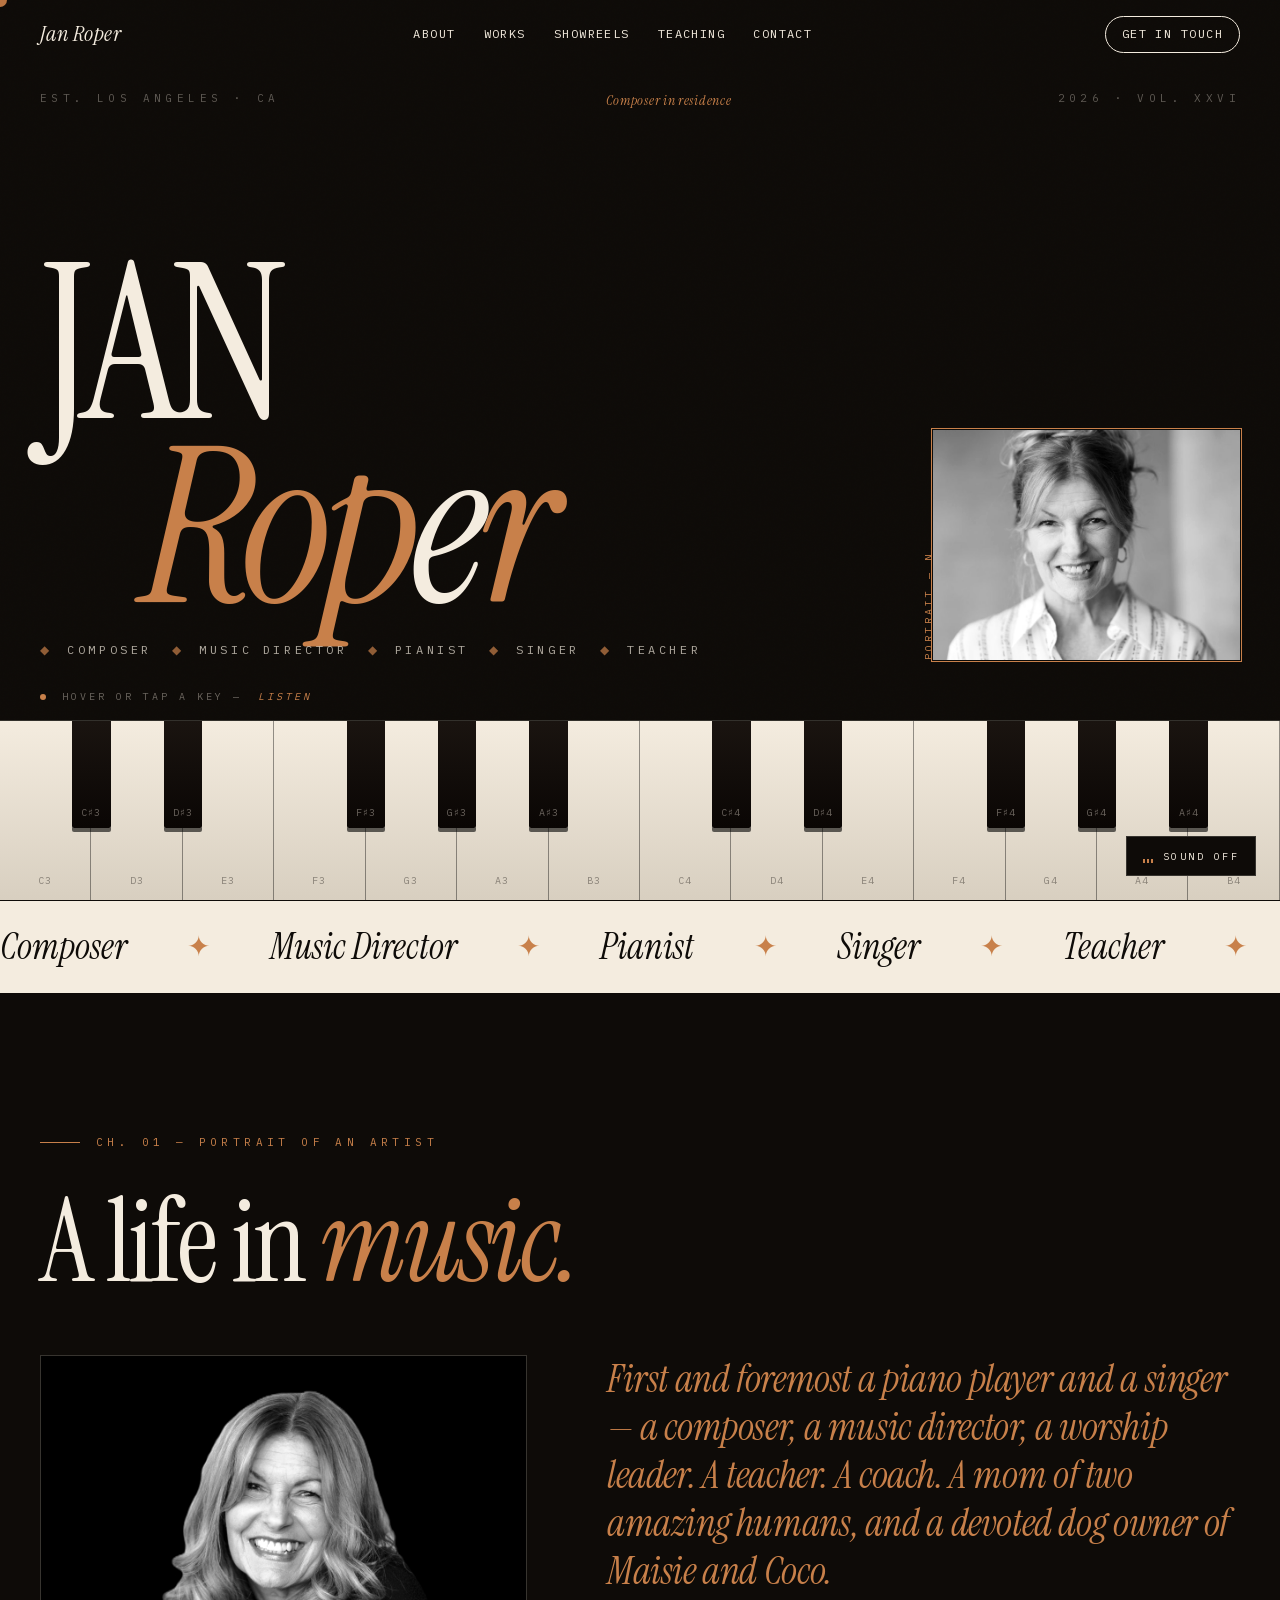
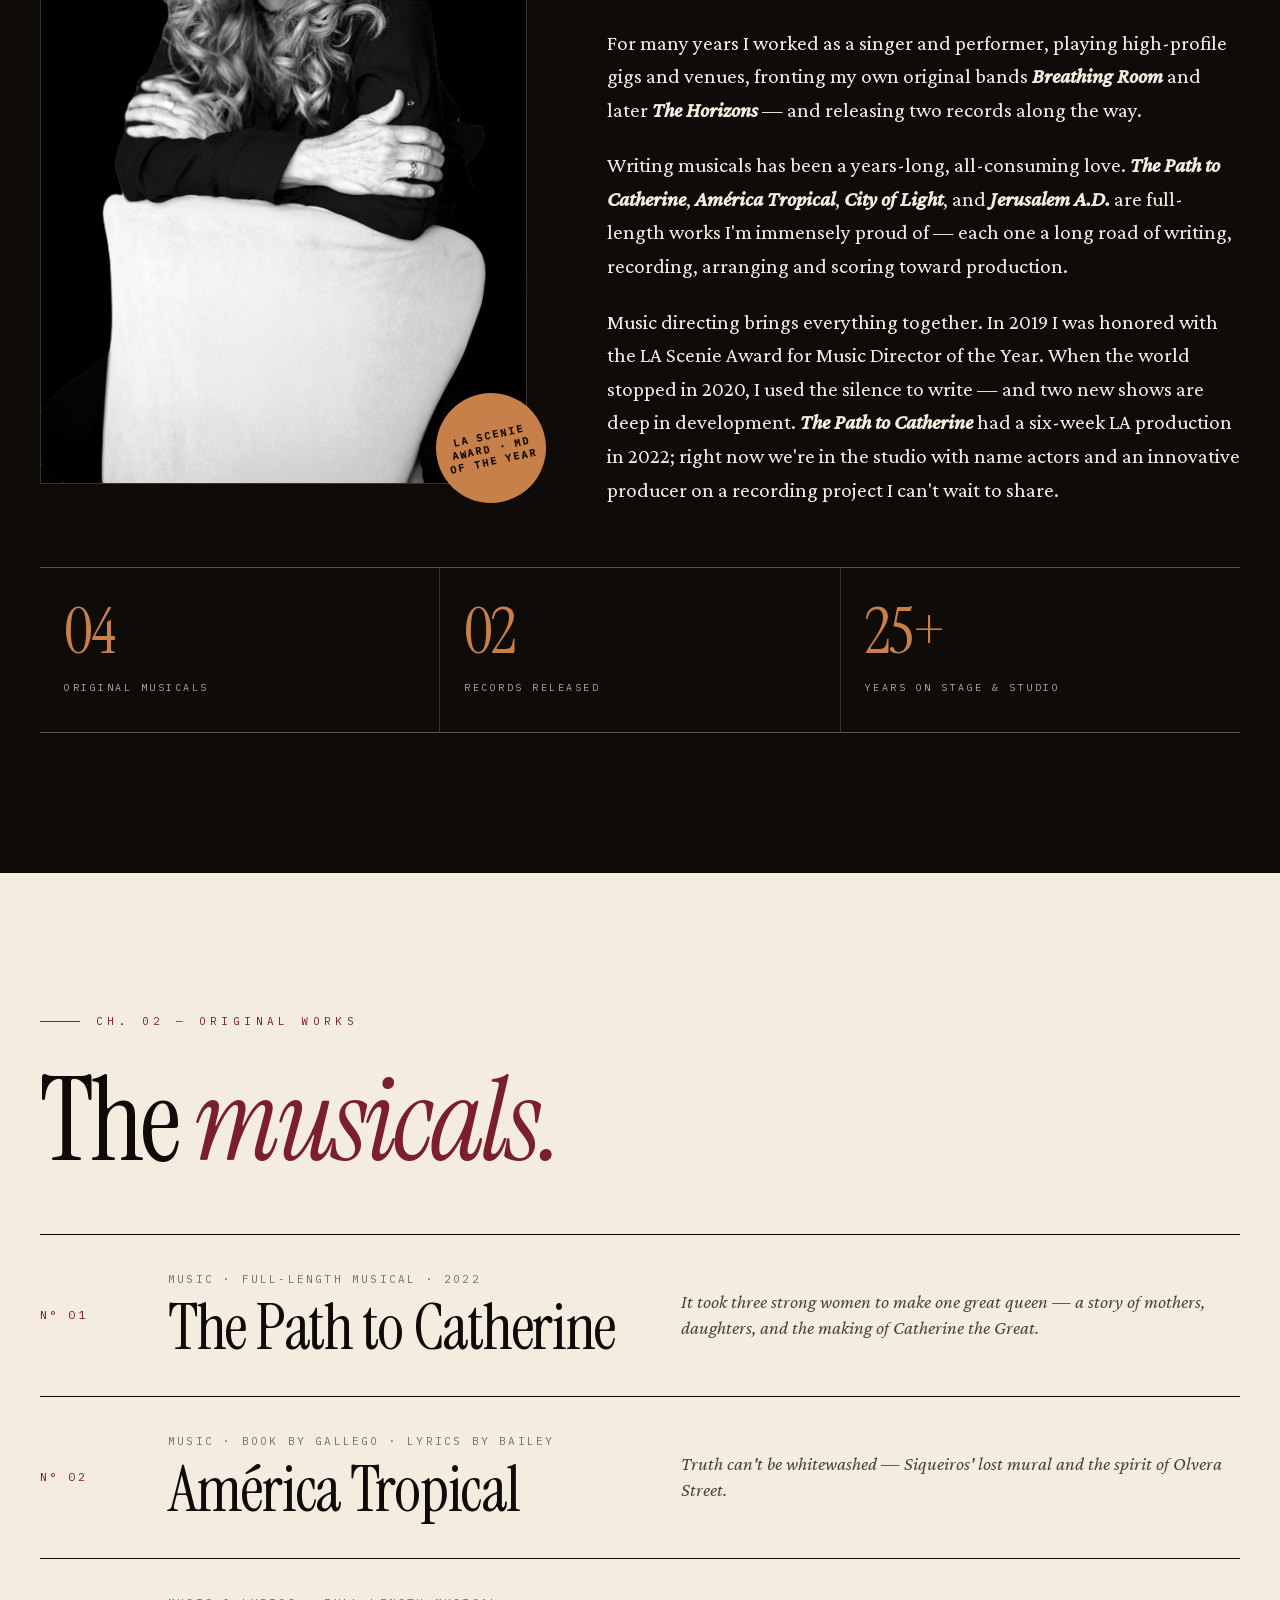
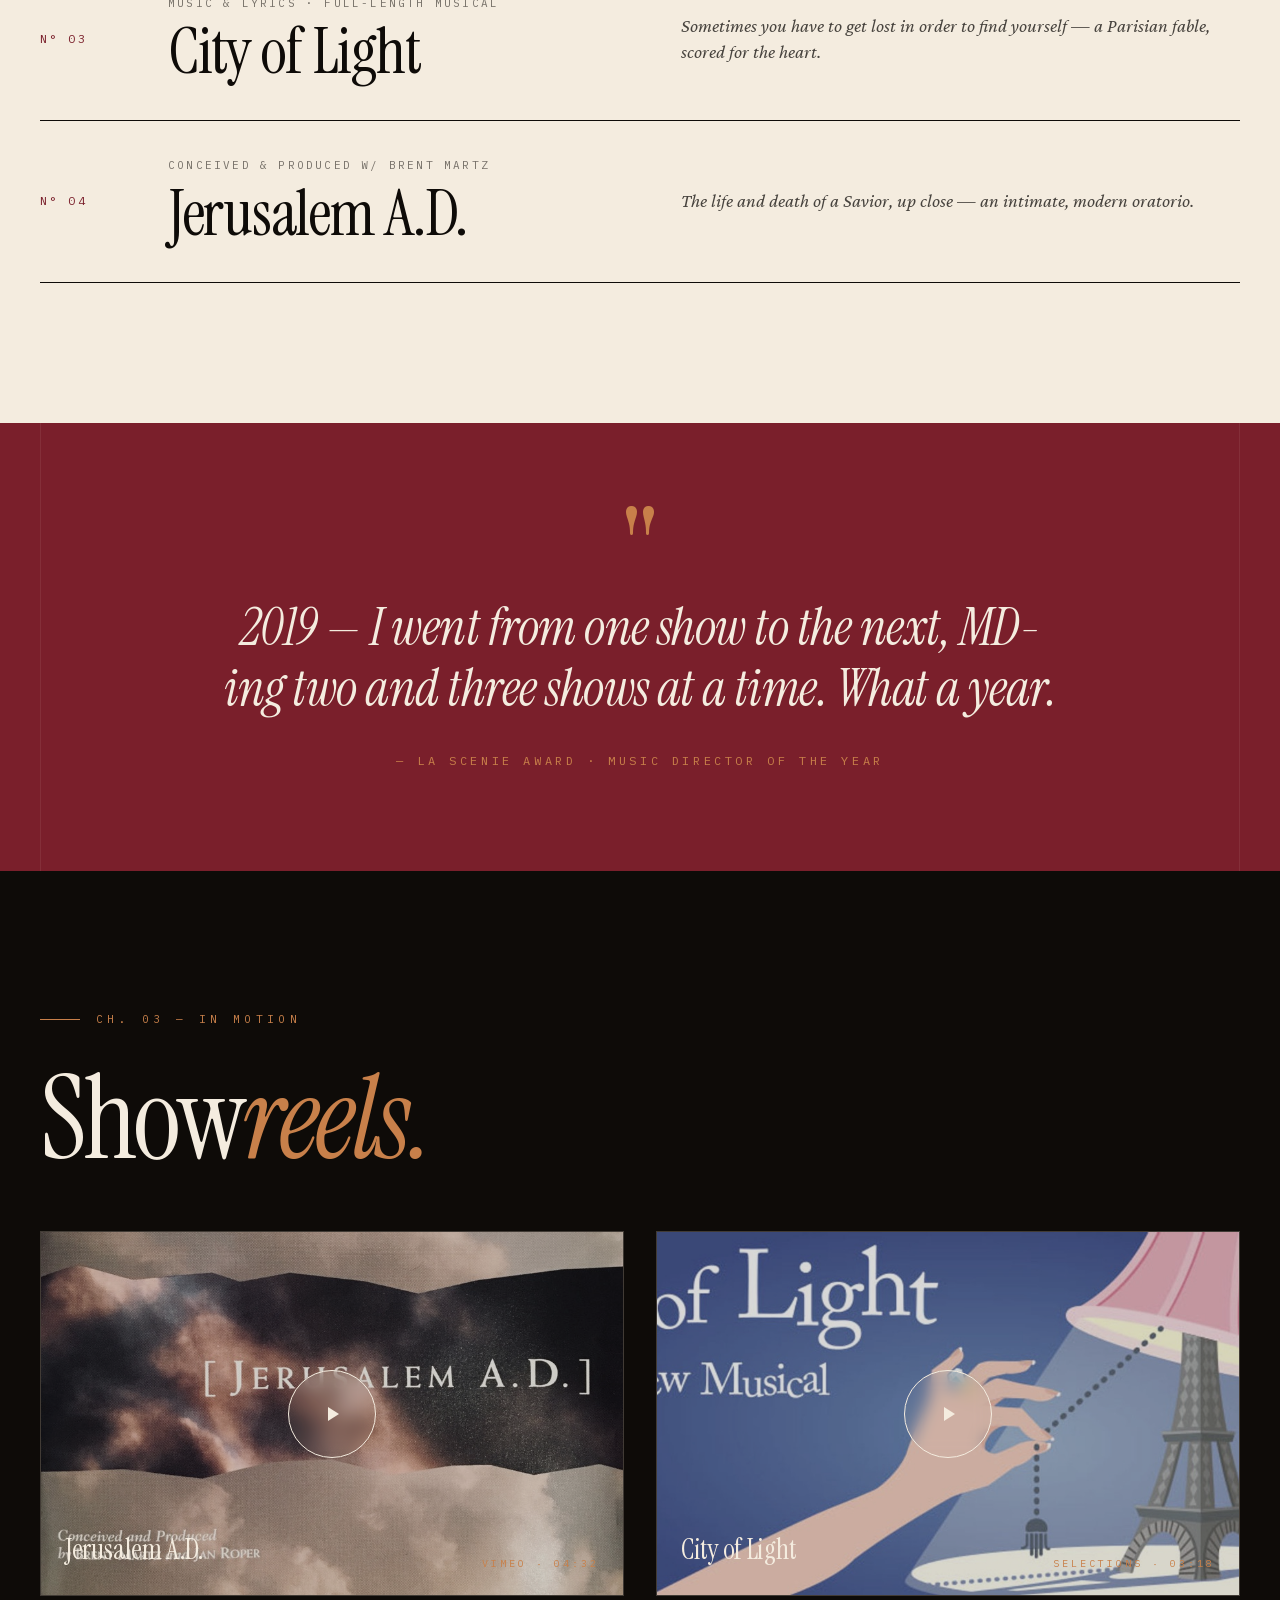
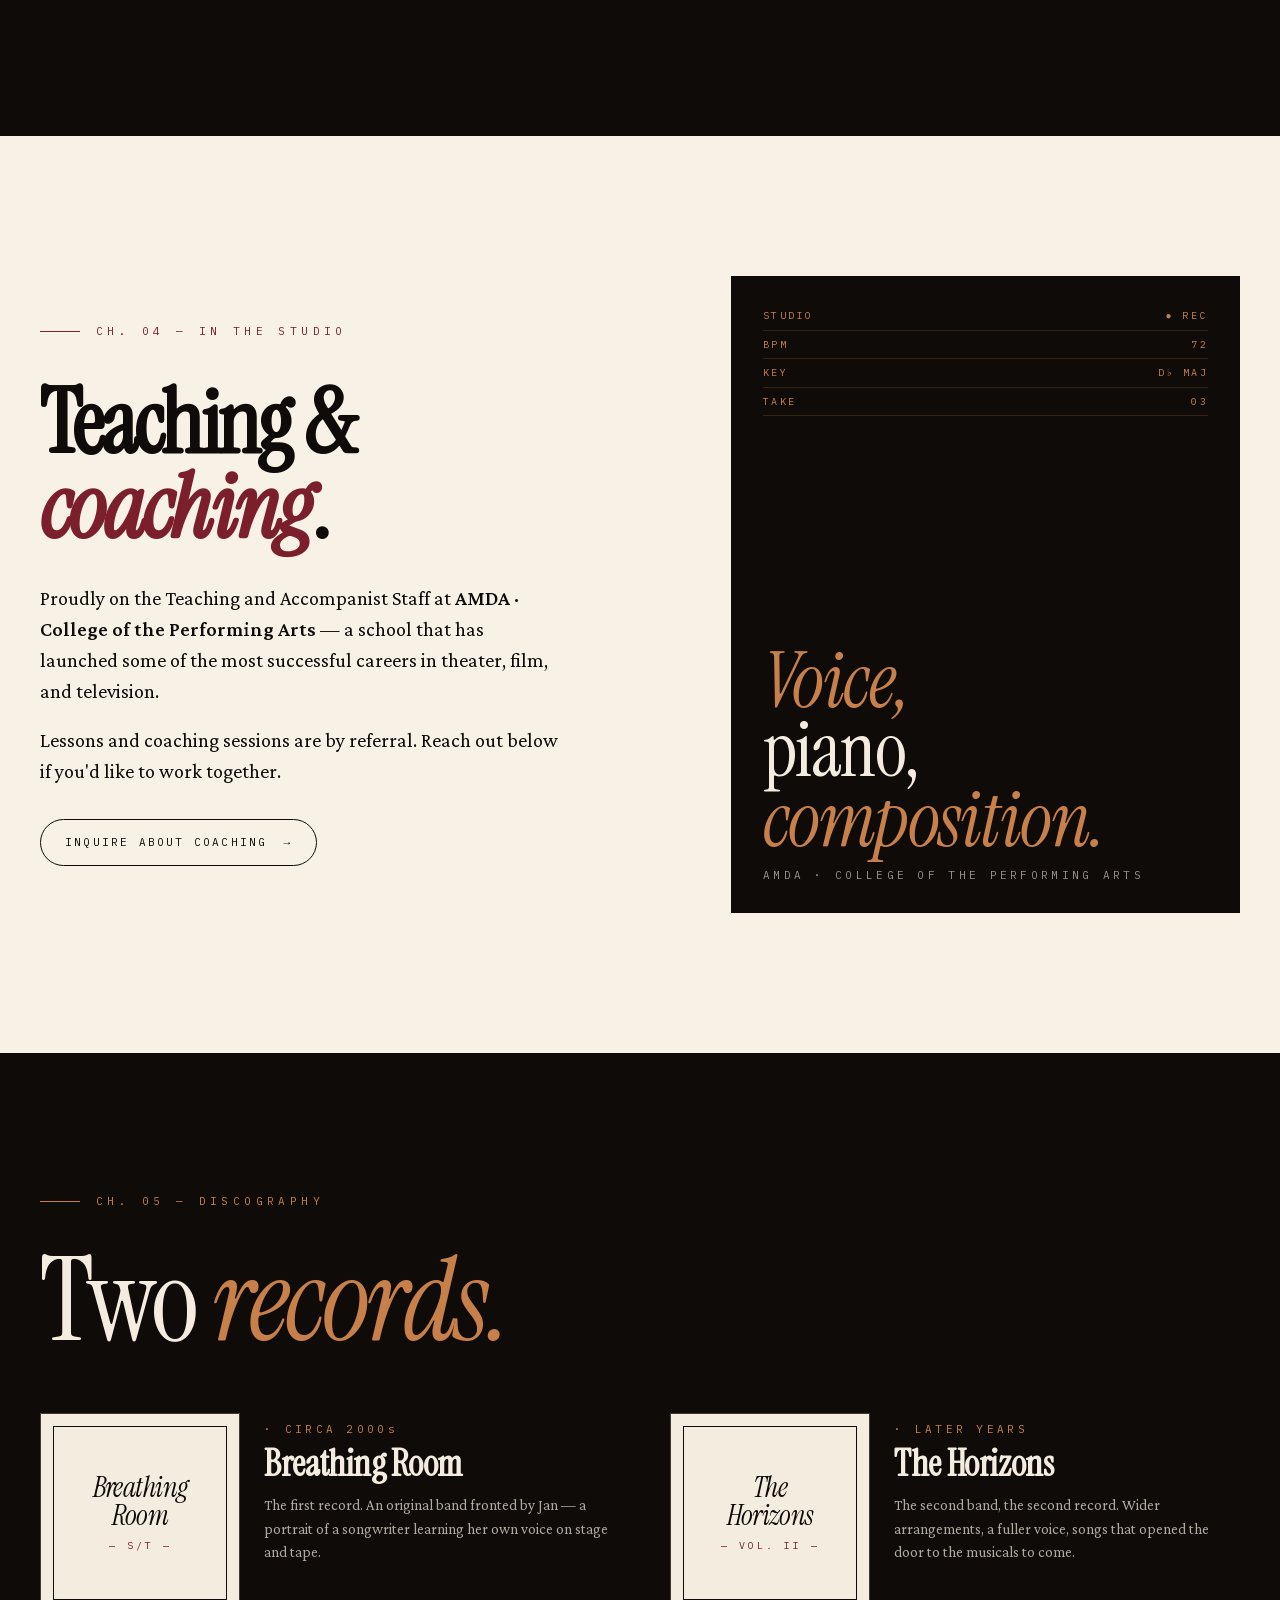
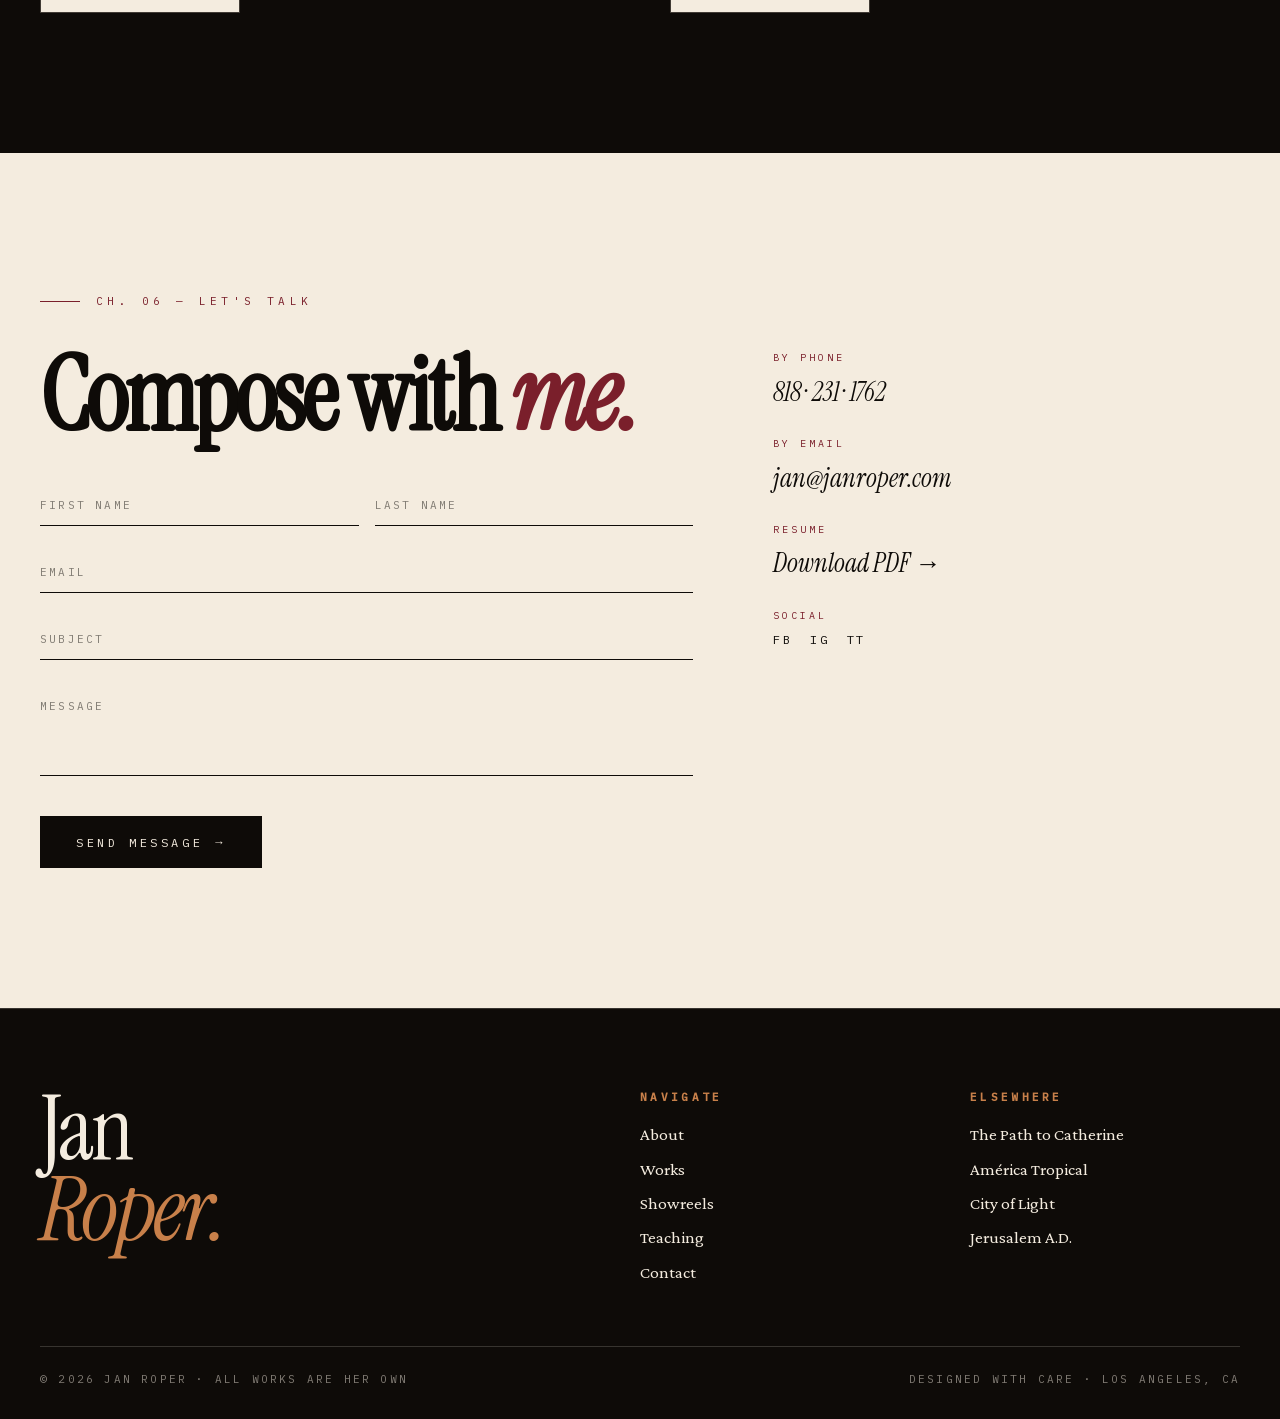
==== index.html @ 527ddfb5 "Add files via upload" ====
<!DOCTYPE html>
<html>
<head>
  <meta charset="utf-8">
  <title>Jan Roper — Composer · Music Director · Pianist</title>
  <style>
    * { margin: 0; padding: 0; box-sizing: border-box; }
    body { background: #0E0B08; display: flex; align-items: center; justify-content: center; min-height: 100vh; font-family: -apple-system, BlinkMacSystemFont, sans-serif; }
    #__bundler_loading { position: fixed; bottom: 20px; right: 20px; font: 13px/1.4 -apple-system, BlinkMacSystemFont, sans-serif; color: #666; background: #fff; padding: 8px 14px; border-radius: 8px; box-shadow: 0 1px 4px rgba(0,0,0,0.12); z-index: 10000; }
    #__bundler_thumbnail { position: fixed; inset: 0; width: 100%; height: 100%; display: flex; align-items: center; justify-content: center; background: #0E0B08; z-index: 9999; }
    #__bundler_thumbnail svg { width: 100%; height: 100%; object-fit: contain; }
    #__bundler_placeholder { color: #999; font-size: 14px; }
  </style>
  <noscript>
    <style>#__bundler_loading { display: none; }</style>
    <div style="position:fixed;bottom:12px;left:12px;font:13px/1.4 -apple-system,BlinkMacSystemFont,sans-serif;color:#999;background:rgba(255,255,255,0.9);padding:6px 12px;border-radius:6px;box-shadow:0 1px 4px rgba(0,0,0,0.08);z-index:10000;">
      This page requires JavaScript to display.
    </div>
  </noscript>
</head>
<body>
  <div id="__bundler_thumbnail">
  <svg viewBox="0 0 1200 800" xmlns="http://www.w3.org/2000/svg">
    <rect width="1200" height="800" fill="#0E0B08"></rect>
    <text x="600" y="380" text-anchor="middle" font-family="Georgia, serif" font-size="200" fill="#F4ECDF" font-style="normal">JAN</text>
    <text x="600" y="540" text-anchor="middle" font-family="Georgia, serif" font-size="160" fill="#C8804A" font-style="italic">Roper</text>
    <g transform="translate(300, 620)">
      <rect x="0" y="0" width="600" height="80" fill="#F4ECDF"></rect>
      <rect x="60" y="0" width="3" height="80" fill="#0E0B08"></rect>
      <rect x="120" y="0" width="3" height="80" fill="#0E0B08"></rect>
      <rect x="180" y="0" width="3" height="80" fill="#0E0B08"></rect>
      <rect x="240" y="0" width="3" height="80" fill="#0E0B08"></rect>
      <rect x="300" y="0" width="3" height="80" fill="#0E0B08"></rect>
      <rect x="360" y="0" width="3" height="80" fill="#0E0B08"></rect>
      <rect x="420" y="0" width="3" height="80" fill="#0E0B08"></rect>
      <rect x="480" y="0" width="3" height="80" fill="#0E0B08"></rect>
      <rect x="540" y="0" width="3" height="80" fill="#0E0B08"></rect>
      <rect x="40" y="0" width="40" height="50" fill="#0E0B08"></rect>
      <rect x="100" y="0" width="40" height="50" fill="#0E0B08"></rect>
      <rect x="220" y="0" width="40" height="50" fill="#0E0B08"></rect>
      <rect x="280" y="0" width="40" height="50" fill="#0E0B08"></rect>
      <rect x="340" y="0" width="40" height="50" fill="#0E0B08"></rect>
      <rect x="460" y="0" width="40" height="50" fill="#0E0B08"></rect>
      <rect x="520" y="0" width="40" height="50" fill="#0E0B08"></rect>
    </g>
  </svg>
</div>
  <div id="__bundler_loading">Unpacking...</div>

  <script>
    
document.addEventListener('DOMContentLoaded', async function() {
  const loading = document.getElementById('__bundler_loading');
  function setStatus(msg) { if (loading) loading.textContent = msg; }

  // Error sink persists across replaceWith since it's on window, not the DOM.
  window.addEventListener('error', function(e) {
    var p = document.body || document.documentElement;
    var d = document.getElementById('__bundler_err') || p.appendChild(document.createElement('div'));
    d.id = '__bundler_err';
    d.style.cssText = 'position:fixed;bottom:12px;left:12px;right:12px;font:12px/1.4 ui-monospace,monospace;background:#2a1215;color:#ff8a80;padding:10px 14px;border-radius:8px;border:1px solid #5c2b2e;z-index:99999;white-space:pre-wrap;max-height:40vh;overflow:auto';
    d.textContent = (d.textContent ? d.textContent + String.fromCharCode(10) : '') +
      '[bundle] ' + (e.message || e.type) +
      (e.filename ? ' (' + e.filename.slice(0, 60) + ':' + e.lineno + ')' : '');
  }, true);

  try {
    const manifestEl = document.querySelector('script[type="__bundler/manifest"]');
    const templateEl = document.querySelector('script[type="__bundler/template"]');
    if (!manifestEl || !templateEl) {
      setStatus('Error: missing bundle data');
      console.error('[bundler] Missing script tags — manifestEl:', !!manifestEl, 'templateEl:', !!templateEl);
      return;
    }

    const manifest = JSON.parse(manifestEl.textContent);
    let template = JSON.parse(templateEl.textContent);

    const uuids = Object.keys(manifest);
    setStatus('Unpacking ' + uuids.length + ' assets...');

    const blobUrls = {};
    await Promise.all(uuids.map(async (uuid) => {
      const entry = manifest[uuid];
      try {
        const binaryStr = atob(entry.data);
        const bytes = new Uint8Array(binaryStr.length);
        for (let i = 0; i < binaryStr.length; i++) bytes[i] = binaryStr.charCodeAt(i);

        let finalBytes = bytes;
        if (entry.compressed) {
          if (typeof DecompressionStream !== 'undefined') {
            const ds = new DecompressionStream('gzip');
            const writer = ds.writable.getWriter();
            const reader = ds.readable.getReader();
            writer.write(bytes);
            writer.close();
            const chunks = [];
            let totalLen = 0;
            while (true) {
              const { done, value } = await reader.read();
              if (done) break;
              chunks.push(value);
              totalLen += value.length;
            }
            finalBytes = new Uint8Array(totalLen);
            let offset = 0;
            for (const chunk of chunks) { finalBytes.set(chunk, offset); offset += chunk.length; }
          } else {
            console.warn('DecompressionStream not available, asset ' + uuid + ' may not render');
          }
        }

        blobUrls[uuid] = URL.createObjectURL(new Blob([finalBytes], { type: entry.mime }));
      } catch (err) {
        console.error('Failed to decode asset ' + uuid + ':', err);
        blobUrls[uuid] = URL.createObjectURL(new Blob([], { type: entry.mime }));
      }
    }));

    const extResEl = document.querySelector('script[type="__bundler/ext_resources"]');
    const extResources = extResEl ? JSON.parse(extResEl.textContent) : [];
    const resourceMap = {};
    for (const entry of extResources) {
      if (blobUrls[entry.uuid]) resourceMap[entry.id] = blobUrls[entry.uuid];
    }

    setStatus('Rendering...');
    for (const uuid of uuids) template = template.split(uuid).join(blobUrls[uuid]);

    // Strip integrity + crossorigin — blob URLs from a file:// document inherit
    // a null origin, so crossorigin forces a CORS fetch that SRI then rejects.
    // The manifest bytes are ours; SRI protects against CDN compromise, not this.
    template = template.replace(/\s+integrity="[^"]*"/gi, '').replace(/\s+crossorigin="[^"]*"/gi, '');

    const resourceScript = '<script>window.__resources = ' +
      JSON.stringify(resourceMap).split('</' + 'script>').join('<\\/' + 'script>') +
      ';</' + 'script>';
    // Inject after <head> so the DOCTYPE stays first; prepending the script
    // would push the parser into quirks mode. DOMParser always emits a <head>
    // (synthesizing one if the source HTML omitted it) but may carry
    // attributes through, so match the full opening tag. slice() rather than
    // replace() keeps us clear of $-pattern substitution in resourceScript.
    const headOpen = template.match(/<head[^>]*>/i);
    if (headOpen) {
      const i = headOpen.index + headOpen[0].length;
      template = template.slice(0, i) + resourceScript + template.slice(i);
    }

    // Parse the template and swap the root element. Scripts inserted via
    // DOMParser/replaceWith are inert per spec — re-create each with
    // createElement so they execute, awaiting onload for src scripts to
    // preserve ordering (React before ReactDOM before Babel before text/babel).
    const doc = new DOMParser().parseFromString(template, 'text/html');
    document.documentElement.replaceWith(doc.documentElement);
    const dead = Array.from(document.scripts);
    for (const old of dead) {
      const s = document.createElement('script');
      for (const a of old.attributes) s.setAttribute(a.name, a.value);
      s.textContent = old.textContent;
      // text/babel scripts with a src: fetch and inline. transformScriptTags
      // does XHR against the src, but blob:null/ from a file:// origin is
      // silently dropped. Inlining makes it a plain inline babel script,
      // which transformScriptTags handles unconditionally.
      if ((s.type === 'text/babel' || s.type === 'text/jsx') && s.src) {
        const r = await fetch(s.src);
        s.textContent = await r.text();
        s.removeAttribute('src');
      }
      const p = s.src ? new Promise(function(r) { s.onload = s.onerror = r; }) : null;
      old.replaceWith(s);
      if (p) await p;
    }
    // Babel standalone auto-transforms type=text/babel on DOMContentLoaded,
    // which fired before we swapped the document. Trigger manually if present.
    if (window.Babel && typeof window.Babel.transformScriptTags === 'function') {
      window.Babel.transformScriptTags();
    }
  } catch (err) {
    setStatus('Error unpacking: ' + err.message);
    console.error('Bundle unpack error:', err);
  }
});

  </script>

  <script type="__bundler/manifest">
{"333ac80f-6d76-4250-b074-d32c45865717":{"mime":"image/jpeg","compressed":false,"data":"/9j/4AAQSkZJRgABAQAASABIAAD/4QBMRXhpZgAATU0AKgAAAAgAAYdpAAQAAAABAAAAGgAAAAAAA6ABAAMAAAABAAEAAKACAAQAAAABAAACvKADAAQAAAABAAACDQAAAAD/7QA4UGhvdG9zaG9wIDMuMAA4QklNBAQAAAAAAAA4QklNBCUAAAAAABDUHYzZjwCyBOmACZjs+EJ+/8AAEQgCDQK8AwEiAAIRAQMRAf/EAB8AAAEFAQEBAQEBAAAAAAAAAAABAgMEBQYHCAkKC//[base64]/j5+v/EAB8BAAMBAQEBAQEBAQEAAAAAAAABAgMEBQYHCAkKC//[base64]/j5+v/bAEMAAgICAgICAwICAwQDAwMEBQQEBAQFBwUFBQUFBwgHBwcHBwcICAgICAgICAoKCgoKCgsLCwsLDQ0NDQ0NDQ0NDf/bAEMBAgICAwMDBgMDBg0JBwkNDQ0NDQ0NDQ0NDQ0NDQ0NDQ0NDQ0NDQ0NDQ0NDQ0NDQ0NDQ0NDQ0NDQ0NDQ0NDQ0NDf/dAAQALP/[base64]/y4hvbuwGAM9h61uWlrdeeFjHz45Ydgf8AGu10rRjNMqxJyD36k0Acrp3g+8uzu6L1J6Yr2Hw38M7cQrc3xIRuQP73vXb+HvD+n6ciz6o3K4IjHf613MN5HdttiaKCIH7zEfKo/lQBkaJ4J0ssPstvjZ3ruG8P6bp9rv1Py4wx+UuQSfoK4TxJ8XNG8M25sNGKXNww2+YCMZPevnLxJ8Wb3z/OvZXml6nk7QP7qj2oA+tprvw7bKwt41QFcEkYJ/KuA8Q+KND0+NjHsjUjlmH+NfJmr/E/xlqULLp1t9kgPAcgmQj6V4T4q13xOYGm1C4mAOT85x+lAH1T4h+I/hiZXtv7SgXHUb9pH868H1rxn4UmndWvFkjVsgOOp6ZzivhTxb4uvVnkTzCx9FPP515pc6pdLG11cM4YLuVSx/Xnn8KAP0dk+IHw30Ym11JooN/zMcE5z7gcfjWY3xE8ByQS3NojXVqAds1vtliyP4SynAYehwa/NzxB4o1C21qeMOzeTN+7LHkjhhtHoQR1rpfB8f8AwnerpaaoJtOBkVku7Q4dW77lztYEdR1oA+2oPij4FuEEsK4hmO0SMwce2ShPNekaTbx+IbOG50q1upY5G2hgHX6dRTvhl8J/hb4VRNdkNtPc7Q088QDSM56nGMrk/eXHB4BNfTem/F34e+G0CILaWKDADDauwerDNAHA6R8LZkgSb7BetOyfdYbkBPqaSf4a+ILe5aRrG42EDCRj5cfXH8ua9Hv/ANr/AOHumW5e2uI2SN8SLaxtKye7AKcD36Vwt/8AtdeD9VUrbxajIrMQkkVucMeuPxH8qANfRtJ1TSMLPp7Io59CfqTzVnU/G13ZwyRW1uiOBgNI2QD9B3ryW4+O+g65OYIWu4HZCy/aFdASO3I4PtXm2u/GDwlbH/iYTSMDyu0FlJ+oFAGx4nh13xHe+de3qqrcbUBJ/KuXudEs4R5Bdrkj+8MHPpgc1yNz8YdAvI5Ft5BEnVVPDEdDyen41njxzbQ2MuoibbEfkhiJDvIT0I9Pr0oA7SS11Zykdl+6ihH3Cv7sD3Fc/qXhqXWZk+xO1qVI87y8jP8Auk9VP5j6VxN18a7y3t2txCIolAGF5JPucVzR+NluHysU7Sj+44A/HvQB9Y+H7q08LwJcTAPJCh2qW5yO5r56+JXiHUvGWpzXEk0SHGxWLZCL/jXm2sfExtS+QpOS3Ytxj0zXmt/qguZN0tyV5OI8/L7570AS+ItRhntH0CwVvIj4klIy0jd8e1eR/wBkXQl8mfbFaqchnIzj+deiTX1jGuIXLP3AU4z9cViX7RX8ZVQVYUAU9L1638PTNc2U0pZTjC8A+9e76D4os/[base64]/hXd2XQVw+l9vwru7IA4oA6G26VpL92qFstaioMUAVpKpsOTmtF0qo6UAUX4BqmwP61oOowcVUYUAUn61Rda0nWqEimgDNlXrWTMvWtuQc1mTp1oAwJVqALg8Vfmj56VFs6UAJGtXEXimooBqYDrQA3Z7UYzU9JtFAEGyoiozVvaKZs9qAP/9DPC8YoEXParYjzTxHg0AVDER6U3yy34VohATR5WM0AZhTHFM2VfaOoinegCrspNlWtopuBQBXwBTttSbak28UAQAYqZY888U5VyanVTQBDs7VMqYqVY+akC9qAI1UVOqjFKoqZV9qABVFTqtKq5qwqUAMC5FPCdqlVccU/byPrQAs0SoiAjmtvTtIllVNqnLVBHaSXk0SAcdK9JtzHp9qDwp9T1FADdMsbbTV8qbDzuMkHsKuz60ulxf6Eoe8mOFx0Sue1e9ZVaWM9cDPeuas/tmp3W87kiHHHVvxoA9E+338tqbm7nZpB1xzk+lchqvi1tn2OeWVAekSZBb6n0rrLG2Kp5flO4HRQDzWVrvg3WdbtnayRLR+u5utAHlGp30dnEsyxtPeTPshtITuJJ/vHv616t4c+FdxfwwX2qQF7ydVbyccRlhk5HtWt8JvhnHpN2bzU9tzdhyysTkDPGec19VRm007K24DSuPmfHT6GgDwLU/[base64]/tCzSRRrIit8zPEojx0yMqoOfevQ9L8FW9/AINMsjZTwcBM5Jf8ADnOPXFfUth4U1dbBBYzST7T5gY/MSD32ybgenYge9UrjSbye8Ev2OOOVFIJX9w4Ze+08En60AeS6B8NPF8BH9nrNG0nzeXLKyyFuhADnaVP+yx+lelab4C0u2iaHxTbR210uAskrswZe+c4Ye5zivQfD/ii/0wJDqsDPEfmPmwk5X0J+ZD9Qy167Hq+j69YLuto0DHKl/wB7GwPYMuWVs9Acg9M0AfM8nw/8H2sw1eC5K7U+V1IkiPtnH4YbjHeuV1aXwJp7FbWYRTIu54gwywH8SYODgnkDpXofjODT7OGVLT/RUkLJ5oTzIllPQMMqRn3xXzBrUVpeOPOjVSC0ErRrtKSMrAMnPIbPTI9PegB2ueMLe1uxNpdwJSrGRCRjOOGDDB5x09a5PVfEqtd3GmzQ/aLORBdKAuSVYKVUbRwSx2mvNtcs7rSzG8E3mW0xKAkH93Kh5wc8hvQ9DnrXt3wn8LxeI9V07UbyMv5dkY33jgeRIxJ/EMPpigDjrvwpBaZ1DUEMCEZ8v+EOAG2cZztBGe2fes2Kx1bU980KGCCIkm4um8uJceo6/RUDH0zX074t8LWDr5turGP5ni8wYRF7ZwMc9W9Sa8A1+Z4ZBBZZnZQQCFJx6kHjH16n2oA4C7trO2Xzbr7RqE/J2jbbwKo64dsuR/wFa5m98QGMiO2tLOJB1DSbz+J6GtK70a+uyXupCEI7rnH5Z4/Osc+HbEuY5L3bIOgCIE/Ek5H5UAV38UTJH5InslDjoqgkfQ8VGNV09/mLQtIR90Bevry1VLnTrBflhtkupAdpdZUVc/gQay57aG3TzG07OT98qz4x1x82O9AHQS6hB5YFzaAA8B1BCkfX1qkZ7CZsW+6I+3OaxY/EcdmGihhChuCjL8pHuD1rYtdS0nUVzFaxxXIGNikiOT2U5+Vsdufw6UAaVpdNbvhgJV9+tbDGadPtGnkOw6xn+lcmJ7Rj8itE391j0q7a3rW8iyDcvup4oA6mz8R3Ono7ywmPYwDgD14rrLDUoLpvtNq3yy/fUdqyNHvNP1WCa2vlVmMeVI6kg55/KiPw9NAftGkS74zyU70AdlCLWRyk2OeM1y83h3Tvt5fbxu4x1q4sN00RdkZHQdDUljcpcgq3+ti7Z60AdqvhyeXT0udPbzAgGV78GvTfBt+YrUQTMAQcEd+Ko+EQYrIXlvl4z8si+nPNaviHw/LBGutaUSFcbto6ZPNAHp1o4kb5DmurthhVL4rxjwnrz3cYWY4mj++K9NGoCVFVDyBzQB1MmobE8uICsliWYsTnP6Uy1+b5j1NWXIHGKAK5BJpwUYqMuFODT1cEe1ADsYFOpqnNKDkZoAWkbpS0hGaAEhGZK73SF6VwsI2yD3rvtHHQUAek6WnQ/Su5sU6fWuN0sYA/Cu7sBwD6UAb9uvFaiJwKqWycVqonyigCmyZqpJGa1WXFVnXNAGM0eMmqbrjmtaReDVBxkUAZrjvVGRSa1pAMVnvjpQBkyKc1QlQk1qyDk1TdQTQBjSREmoDHWoyiq7Jg+tAFcL7VIFPWpQgx/wDWpdtAEZUijaaceaKAG7TTamXrRtH+RQB//9GZEyOaeE5qwiVL5dAFXZQVqyUppXAoApMtQlRirj8Diq7igCpg0hUCp8CoyM0AMwDxTtvpQFOamVKAGqvtVhVzSqlTqpoAaFxTwvfFS7adtNAEYTFSqtSBRUgAHSgARTVgDApFHHFS7ScUAOABqWONpG2r6imqprd0q3UsZXHA5/KgDRtgun25mkxu7UtpdyaikiPkswO0e/as2/mM8xjTkCtCxZbXYQMv/KgDozpH2zT08wYaM5x3OKv6TFaWzAyAIQcYNZMN3cs7TZOEGSOgOKvWeoWGp5uLgeWUOBj+dAHqVlPZQx+bgDOMYHJrH1jUjImyJSozjk8mvJ/E3xI8P+G4s3d/HEVyApIzXnXhn4hnx94ijtdHnaeFGy7AYUDPrQB9c+H7nylW2t/mlk5dh1+mfStvxJ4v0nwrpxmvZA8p+7EnJPtXmV94kg8N2bQWzxm5ZMbmP3T614lqHiqyud0+pzNeyZIYQjKgg9MkjH4UAc38Qvihr/ieSVb2eKy0+N/kt1Dckd2A5OPrj1ryCbU9GdhK96+1+AIrbIB7ksWP8q9S1G1mubhvsWkbIJPmVoYhM5J65JJ6/wC6K3NM8H3rxKotrlguAMQwoMk99yfhQB5Zptrpt4qSWN5M0jYwJU2pz1z/APrr1nStIuInUf2bazBR9+Reo9iu08109hoOoaUyIbaQKTjD7NuPfBGa7dNLdQJvIhjyMjMKkEjtk/40AcZdaVYSFWitPKQEZMdxtAI5PUEkfXNYOpm1tmJjbzOfkDusoxjp93+tdDqMOwymQW86rkkYEIAPXlXxkV5zqth4eu7bfGltGFJ3Ykklzyf7rDBoA53V/EEOnkp9lnt8kktGA8LZ7tE+RnPdSpriR4tiguDc6XcfYp8HzUgA8p9p7wtnGe4yfY0/W4dMhaWSzvHjwoBVPMKEDnkOw715LqkjX7S20riWNvmcFACuOcM3mZYntycdqAPV7/xxY6wklpr0CFpPlLKMN+R5YY75OK+f/EFnFp08tzpcxuLSUHYq/MflOSjg+qggEEEGsXU9y+Z9iv2Qk7RA53DaOwBLY/AiucS51S1nB2gJuGGh+ZTkHiRTu6/lQBHrsdlbaleWGDPY3UKXdvu5EsbAnI6YkX5lPupzmvV/gxDcPBLZxyv5EL4Z1ycW0hy2Mc5ZgAB3z7V5vcOusWcFrcqkcmn+aYGyFOJDuZGJOSpIyvcHPqc+3fByO5026/4RyMpB9uZLqW5fA2W0EZJw3ORydvo2fagD13xPplvqatYQFntoFCvhP4sZKk5ySCQT9eo6D5/8UeTpjGDTrKNpyNvmsAdrdflXpwO7ZFfTc99arbT3Cusdq5CLvyBIyjLhe+0KVz/ecEnPIr598XWIkNxOysi4YICoUMOhfHYY9cgelAHzfri395vk1K6aFDkJFGxUufTC8YPrivK9QLxhoIk8tHwCASSe/J/CvSfEUDnfO+ArHZCF3M7bf7vXIPfAIryu7t0d2ijck9SpIXp6kk/yFAHO3eS2MBAPqAazvtM8IxHOVGeiu1XryPydxMRJ6bkJZf8A9dc7OFJ+VmB/D/CgDeTVI8FLkqSBjPX+YNSx3Ng3Bwrf3k4P865fdbLkSSyk+iop/nxTFeE8NETno2Np/wDHTigDvUlt7tlVnCsD97BBI9DzWtbwupXYdwPVVPI/CvN1VuPKkZPcnNdDp15eQfLI54+7g5XNAHVQXlxp12kkTNGpJUkjghhg/iM10Wm+LLqxm8qVyGTjjvXJw6vE5MF6nlMehYZVs/ypbgRzSmb5d3H3ehNAH0hoHirS9YgWC62q7cbj1qvqWgNpeox6hbfPBIckjkYP0rwTT7l7d1aE7XBzjtXunhHxQs+LDUMGN/l5PT3oA9G8Ha5HpuqizkObe56g9MmvofTba2u4JNNkwFYEx+2a+dbbw95d3C8Tb4y4ZG/Wvd4bo2kUE54ZAMj8KAPPNQ0l/D2vFfuq7AHHQ5NetaPDH5Ku3O9QRWB4yt4tShS+T7wGT9RWn4Yn86yAY/dGKAOpT5HBUDB4qQtknNPgiLA5/Oq88qwDaOcdaAK9x8oycVBA/wA+OcVC0kkx6cVpQW+BlhQBKoBBK0gUgYqYJt6UignrQAzHT9aSpdhXJPem4FABEMyLXoGjgZFcBF/rF+td/o4yRQB6hpnAAFd7Y9MVwWmdFru7EnigDq7WtWMHHNZVr/WtiP7pNADHUVVcDFXCM1VcUAZsnSs2QYzWnMMD8Ky5D1oAoSMaoSVel/rVGSgCk45qm4wauv1qm/X8TQBVKjrURAzU56VA3egBhHNLtFAJzTqAIdoptTkDFR4FADKKTvS0Af/S2lT5al2cipwnNKU5oAgKVA6VdK8VAy8GgCgy1WcY4q8yVEV4oApbTTNlXKbs9v0oAr7KnRKlVKnVKAI1SrCpxT1Q1KEoAiC8Uu01OE46UYxQBFgU9V4yad3NKvWgCRKm9KjHSpB0oAlUZIHrit9s21sEXq3X8awoB++T61t3obAYHGBQBBGAvypy7d+9X1/dPHH1Zup9qr2I8tDO/BxVrTj9ouYd3Jd80AdDqUbWeiyXC9dma+a/EHxHfQ7Cbyzl8HAFfWvjSxnj8NMiDGUr8+tXs0vL+4tLlsEZGDQB8++Idb1nxrrLT3hZo92QuTX2r8C9LbQtAMdmVhuJyu+U8FFrwDSPDFvBqoiQZDMCT7f/AF6+ldImhsLJoBExjjAAUYGScevegD0+5g0CBmOpXzSq43M+47yfQkdB/Sqat4Ttg5ttPQ7CD5jsAT7jjkVydpoWvatKfLha3jkX5RI2cY9cV3cHgjTrRIrjxPeRvMU+SCGJ2lHoAc4CnvnrQBFYa1bvOLTS4owzybV8hDIzj+pPvXZW1pqdxEDtuZWT/[base64]/Hsa8q1Xx14fnSeeOO6RmbET+b5DqMdm2AAE/nQBU12bWXneBNTtNXuCpZrdIIC4+bkZwGY+u049K8g13xXfQqiahbSWrINofyyqsV6f6zcMfSuovbhtShF1NbXMVopwJZ5VDt7B2Acj3FYltbQXAB057m5DkkC6kLRg98Bzgg+9AHC6jqceqwiaSzSVgVAkjQdx32Y/l1qG1WYMoRHyOGByGA/wBk9fwr0G70HWrORpruydAeVKRoPlx1JjyNv04q/p+l2N0QFkhincgCGd0jDZ4OCxHUmgDD0W3jnlyww8QBXIwxX3xXvPh7SYIyk942y0liMUjjrGhwzgd/mGOO5x71n2PhOYwrc3Fv9nxJ+7ZjlRKgHAdeOQc4PUV3Bgi/smGKf9zvZjI7KRgpjHTj5if0oA3Dr1nr+pi1jtFt4bVQIy53rDHgZHH8eRkkcnIHpXnHju/0uJRaWsRmuBzGLrGcD5VkKdML/CvTJC9Aa6q0tPsNq0GjzM8rHzLi5x+7Vj0Ee7JY8dQp57159eLp1jfzXk0dzeXWRgyqylNnG9mYEnH1B9BQB4L4k0yeVpI8h5SuyeZcljg/cT/Z9+/evF9V0pIGeGSNU28kcAt9a+m9T1NLsSwWTbISzfvEQozsRlgvVm9MHj1ryLXdDdf35WRDwf34AYj2FAHibxCEM0QXaByFbOf+A1jXkVsyZKhQPvEMMj8D97612OqARfK2xfmPIPX8gBXFXARZGxuIPDdelAGQ9irg+QyyDrg/4VlSxyxOS0Y5/wBmta5VIpCCxA6g44qsZ0lO1pCD2PUH6jp+NAGfFO3RV5HXqK0I57lfu7lA5wTxTPsoJIO1n7Lnn9Ov1FWUSPqY3/3ch8fnQBqQX88ieWxww55wQfrV2K4ilyzxNG/9+Nuv1HcVi7rDYRllI6/Lj+VaUSWpVXiyM8Eg5G76UAa9uZGfcsyuB1yMH8RXQaXqrQy7y33TXLLJHGuGYn2AxSxTbySqn2zQB9meBfFUeqWsdpIf3kZBU16xqOoyRLGXbsK+JfAmqPaalGytwDX0Z4l8RL/[base64]/pQB1NqT+tbMX3ax7P+tbEfSgBT3qrJVlqrP0oAz5vu/hWU/U1rS9PwrMm70AZ8oFZ0laMnSs6SgClJVR6uP1qu4zQBTPSoD1qy4xVZlyc0AGBRSCloAD0qI9KlPSo8ZoAjop+2l2UAf/T7PyzSGM1fERHpSGPFAGcU9arugrSdKrMnWgDMdKhKjGK0Xj9KrNHg4oApeWadsq0UxRsoAhVBiplX0p4UAYqZVoAYBTgCDUgWnbfagBB0qNv61L04xUbDNAEdPTjrSbTTutAElP9KYB2p49KALELBZUb0NdZd2xkgSRRlTwT6Vx4GPrXoXhi/s50NleAc8DceD70AcreyeUiQqcetb/hCze/160gUcbhn25pNd8MXMDtcWRE0R6AfeH+frXZ/CfTjHrAurlSuDxu+tAHr3xB0BI/DWFAJKf0r8xfH/h6fSWk1MZDM5GPU1+rfj3ULU6WIWbkrxivz7+LWk3GrKsNi8eCSTkkYz36UAeSeB7G3uZBPN88hxXs62lp4cjGveIpRZ6fkiMP/rJjkfLFH/Ef9o/KPWuM8H6bZeFJLe/1HbMScQRuf9axwC2OyD1POego8azy+NJXadwSmfJR+Ix6bRnC4/DNAFbU/[base64]/A0uyku4l+/PKxn2EdQwyp3D1rq9IlVpfstpOsMgAmdZFVCsmMfOGYAgZwMn6DvQB6b9q0S6txHMpPRhHIC6Io4Gdw4ODjJ71554p03QLxWjRQF2MocRuipz0BRVyfXpXpNpbXLW8fBPOTMYoipOCThQ3t/eyO+OKo6ppBu4DNEsjo3H2lSE59QpJwB03fMTnigD4x8UeHZ7cPPp97sQkqCsk2FAHZTkfiu76157HokvlxTzzPLtOd8/73BI6qMYXj1Bb6V9c6/[base64]/30VNfLusePL6S6eaF5BM4wbq4fzJyP9kfwfgOlUdOuNUvZPtUksrMMkseQ31IyT+JAoA+5tK1CVbi4W21KKVgFdo4LZok3oCPnBbqQeDzn1r0/V7Gzm0aO7HztKdxEfRuAcYyMHmvmLwdojRLHey3QjaXZvRX4b+7kdueuWr2zWdRv/skVtDAuI4txkJAjDN3X+I49wKANCHRZDAbm9MNr5vyDfchZeRwSGOMAdutcbrOlTxRPPHbrcwHClN6yIF9NxY5z7VzKRQ6iVW6ubeV2ba/J3DHTlxtGfatuTS73SLH7dbSuyDO1FKumR7pj+WKAPM9bmlhtzbDTxFEM/KXxkHtg4GfxrxPWnQcmOSInPX5lx9ATXu+sa4J4jDdw7lXILOAMH2ZS236cj3ryLVLMSl5LQr5bH5oywB/X8//AK9AHmrWGmSqfPQMTxkErHz/AHiOfyFZuo+G7OK18+2kV1b5TtcbOP8AZGW/MCtW/wBJkikeSAru/ujjr+H88Vx7XkkExiuo8EZ6jGD27Y/I0Ac5e2cLQvGuS8fK8dR3xXH3FmwJwh56evPtXrDS71O3Of4VHOc9+e341xd7FMXcXSyIB02EH6cUAcaYJE3Bjt9yeRVuM3sa45nj7Agg/gQM1Zkhlg3OB5ijjdnIH1HX9KriUoxm3Nx1BJOPzxmgC/HKsoznDLjKuefwNaUSbGzjAbqRz/LNY0d7FOQPIH/ATitVLi3SMKYiMnkbs0AaHkE58xivog7/[base64]/Ks6UdaAM1gf1qlIoPStFgaqPigDOZKrsorQZRVWRePxoAz5F6Yqvt45q6y8c1XZeeKAKpGKYeelWSM03ZQBFSbRVjaKXZQBWAxS1IRngUmw0Af/1PUNlRslXCpHao2U0AZ7r7VWZOorSZarslAGayd6jMY64rQMeRg1GY+1AFAqD2pvl1e8sUeWKAKYSpAtWPLFOCUAVwopcCrOyjZQBV2ioynP/wBar2ymFKAKmz2pAtWivtQE5oAgVeanCYpwTnipguRQBHsyadGWRgy8EdxUoVu1GMdaANe112/gOwvuX0bnivS/[base64]/E8gAgGNFpenQ2S3OoW/2eIlWhSJypZfdOuCeMdyeuOK5+8uSFa6uMPCgBhtzyBKQcL6ZA64HHsTmu01CwuRKgvh5+oXmMJg5jQdMqOASOg4964nxRcWehabJ5QE80SSGRm/gOAVjHQAnjcRknGO1AHkPirVLSxEmoXgEk84BjifJeRh0J56DoAB0FeGa/f3t0TeXEiB9nyxE7lBPbaBnOOgPbvXo48N61qs1xr+pzSDgb5XAUbTysUa4OwDPUZJ9qoXHhKIE3OpOCpUt5cY8v5jwgZuTgAcjOT60AfPv/CNJMJr2eWScuDjAC8E/dHJwPViMD61454vktrPfG0cUIbgHJYADvuPX6ACvoHxt4nstMt2ttNjhLRqQ3m5bpxuxnAz/AAjuOMgcV8r3iT30r3epb7ueRsgEcL77R8ox60AclDH9skBtLfec/NJKMAAei8ZruLJv7MgR7kR/vDhARk5PTCj/AOvVFYZrSNtoMkr8sAOFHpntWIg1CS4+0yFY2zgPnJC/3VHTJ9aAPo3wTKZI7r+1rxnmlVGhiztRPLOeSufmx0GPrXvDRzXmkGaGdkKIFCuM4B5PJBr5h8D6hHabGjjD4OSFVmOTxycjk5r6o0x/t+mlIkDRjAk25GMdc9yTmgDntE17TNJTydTsXndj1iIVsHpwF5OK9An0zwjqNsJYZbixmZQCJ4/LZge2R1x6nr61xStr896sOlIi20R2LF5ZUnHd25J59f5V6tY6QlzFG2tWQnmVcsY28sgnsOBuH1NAHzT418JS2vmTRvGyBSBcQZBHHG+M5HHqM18z6zLc2suFC4Q4JGMY/[base64]/EO4oA4a4mubCTcqnd6gdf50zzYbsb4wYrgDLRE5Vx6rx8v05+tdLc2vno00K8oMstctJbpG4K5iYde4/Dv+tAEQjM/wA0JZGX7y8H/CrStKmFVtx+uOKjMToBPxkHDlD3/wADUzySoqyRKBG4OAevvmgDQt5ZHZV4Bz39O/1rdIAAbYqoOTjgtXHwzO7kIMHHbvXQRsht/wB437wDgZ6UASz3qBwXYrg9B0qS7ucwpKnTgZ/rXNHbIzB+ufzrZhTzIVQ/dHagCPRpy16oySC69ee9fenhTxjpml+HobdpAG2AYz3r4v0nwjq1zJ9psYTKn+z1ruodO1hCsU8bpjqDnjFAH1lZ/FLTrRTEXy2ciup0z4lR3xwmce1fLWmeHrm5dG2sePSvaPDPhq5hCnyz27UAe9WWviZQ/PPrxWymoxScB8NXF21k9vbAMhziubv7u9tX3xhsCgD2W3llLZ3ZX1rcikBFeEaF43kScQXfyjpzXuOmzQXcSzRHIb0oAvDkZqM8npV4xFePaoWiOeaAK6Lhwa6/Sl5FcuiYfFddpacg0Aejabzj8K7uxGcH1rhtMH3a7zT1GBQB0lr/AFrXjHy59KyrVR+tbEY+XFADD3qBu9WWGM1Uc4oApSDOaz5R1q/IxwapyDIzQBRYVSdeKvsoqCQGgDMZSOarSCtF1NVHU0AUCtQsO2KtNnpUe2gCpso2e36VZ2ijAoAqbaKmaojwaAI8c0u2g8cimbzQB//V9fxmo2Aq0wHpUD9aAKrDJ4quwNXiBUJXJoAplabs4zVwpxUe2gCrspu01ZKH/IpmBQBDtNG01NjNGygBuz2o2e36VIFPvUijjmgCvs46U0pxVhlJNJtNAFQpmkCnNW9lN24oAh2mpAtOxnpQdyj1oAjZX6KarSRv1kfFTPK46DrVaS3uZ+XbC0AQgRK2V+Y1bhswqbio5qSG1SMfKea0gRtKelAGb9jSaUKVGOprz/4j3phtFsN2FbsPavU7YAysTwuOtfOfxH1SObVpLXO6IAqzpyy+9AHmWoavYaGPssLiWTmQfLnlxjjPSuf0R/7c1AJK26OFtuDwpdu2P5mqPiayS701Z7CRZWT5Ac4kAHU4re+G/hm72mdjzjEchIYLuPLccA+nfNAH0Z4P8P6Ra2pkj8pAjFfOZckv1KqvseOfSvatO0+2mSO3jRZFmOzDooKL3JIwfrXlWm6Y9sIBLKQsabQrnEjsTzyOdx9euK+hPBNtK8M15LAUsrUCJFUEF2/u5PXcep7UAdvpNnpOjrEqARCNMpG2EBGD8xzkhRnjv61Ztbie/ddRgiJhtypiUgKCzHhsfTO1cHiuf06P+2pbjVb8B4TJ8pBOHx1wOuwHhe7DBHJrtksJAkNg65dt0pfHIU8EKOxwcKey7mHagDBuSIFkmLu93eFEkcEsQnI2L6lursc5+gFcLNaR6xcGe4U/Y7OQ7EJU+Y3ILFmBycjH+yo4616XdIz3otoAGWFZASBjYvyhjx1LEBfYD3qxZ6DYOUnlysYGIuCXfYCCSPrmgDyK90VLmAyauTDDGrNEkXyqiHnzCenI/E5rwLx7rtzbQSwQIPMjiRraArwFbgSS98EfdB5r6q8Zi3iGxwkWwhlXH337Er3we3rXzNrkDnVhp2mRG51WZjNOCVKWqSH5XlY9WPJUdCTgcAUAfKeo+Br++i/tLW9yGeUMltwssyjO5nPSOMfSuV1m006xXbPtLkEoIo8Db3MaDlvqxx6ivqDxJpMNnE7Wjo8sUxSeaT94VZRgKAch5D2XoK8Q8S+H205GuLnCSzHOxzul9/NY9M/3e1AHz5fjUJhI8QCQE/N5m3LAfQAZ9qo29pbfIZJVZnPCYJUY7Ko6n61sa7P9puPKAZlU4UJ0z3zU+g6deS3W61tt8jHHmOOMAf0oA9N8LWd3NDHJdYggiI2kYDZHYnHX2r6AtmNtp2NP3uNuQqjczJjkDOcnPOTXmvhvw/PIYEvWL7R8u1DgE9cbvl7V9GaDowWBI/Icgn5S2AWPHHFAHmlpquoaTHIZbdSVI2o7FsZAOX56+o6Vt2fi3VtUlUrBboMdIyyfTgECuv1Hw3aS6hPDEBgn7wGVPGeT/erIPhWDKGBFDYK7mBU59frQBk6lqepyqDKN4TgrKoxz23Ac14F4wsxcySXBhMTryyt8wHPUEda951KHVdHdn8syIwA+Q81xGs28er2zPZsFuEB3xOu1vyP8xQB8VeKtMBnPGTOMxv2GOx+teQ3qSWb4kGAWwf8AZb2PXHpX1v410NoogY4BtC4ddoyCe9fP/iDRluonC/MzD5GHfHTPuKAOJtbkSsNpHmpn6MKmkYXCsxzkgr0xgj6Vz6+faTgMNrq2CD7dj9e1bSy+cvnwYwT86Z6Ed6AK9pIX/eKRvQ/MD3I7H2rK1KywglhUhWyVHUjHb8Kd56w6i0mfkdmyO21jnH49q3J4S0ZMWSSSVYHJ3D19Ae9AHFRlhKH34Drh1xx9afsZIXVW2kyAbT6gHpn/ADzWy2nSXUhjiXZL8+5ScJt/iP4f/WrN1ZEYRNATsTKkkYbf3Y+mcfkKAMxS4ILkhlbDDpWgihZMHkEgE/XvVSQrLGtxjJB2SepPZvof6VPGhEaShsg5X8qAFa2RXdGJznI+lWEY+XtQd6deMZDHLH1Kfy4qza2ckgWXJA/i+tAH1H+z1qFvLd/Yr8Kd3TdX1LrPhfRb64VIYVBbrgda+J/[base64]/e/CgD0PTQMKa7mx4wPauI0zotdvZdfwoA6e2+6DWtEeKyLbpWtF/WgBX6GqjDOatv0NVW70AZ8npVJz2q+/eqD9TQBWaon561YYCq7dPxoAqv1wKqODk56VfIyDVORTk0AUyozTG4qVhiomoAiYAjNRkHGalP3ajyaAIGqFu9WWFVypB5oAjzmm4FPPSm0Af//W9maoD1qbBqFxQAw9aY/Sn01qAIQDTSuTU+DRsoAr4NQ7atEYpm0UAQ7KNuKkoxmgBq9KdRjFFABg0U4EYoJzQA2kJGKDTMYoAKMZpP4qdjFADNq55p3A6UUd8UAA5OByfSo5AWdVTtVlRsQynr0FQLKq5fHNAHM+KNVGh2TSs2CVPFfKF/qJu7t5t5Ids8+9e2/FSe5exfZkjtivlCOS8mkkhkDKARtJ4oA0bnUZAbiz6IjHcp/Qj/PevdvhhpUGg+GrvUZ2ecGQCMRqXDkqW4I4JUnaR1BHNfJS6hqdr4ja3dN6cFs8blPXB/WvpPw/qS6b4O0q4s2JS7vNQZo3Aba0JiXjnnknmgD6Y0DR57/VreG7UP54h2LnhIjGrMWAPQ5x9a+hNccWWn2vh7TmXM2DtUbQsZ67j6ZBX2Arz34Y2kt9JZaneylneygjVWONu1cPn6FT+GPavQdPgub3Wbu7LY8xkijcj/VqRtTGf9gbz9eaAN7w9afZkW98rFtZ4W3U8KZgcID6hMfktbkVzOLOa581kkuCYxPjLhScO49SXwF9OvaqlwJL2W20WxQNFGg+b2+6GzwMAZJPpWwr2sU4YR7kt0VURvuhl+VAPXJ5PuaAJLfT4zJ9ibhBGvnhDgAH7qn9T7k10epmy0/S3aV0hWJTncR1cZbn6bRSabBMkKwTsN0kgmkz1MhOVXPfaMnHoK8y+JOr/aroaJYSBE2s08g5IQdR+ff6DuKAPLPE2vyyP/a9pbSXt3LJ9k06M8b5FHJGeiqWBY+2KyNJ8OXFnp1x4filaa+nbz9W1KMHmWUfNEj9SwHBx90cCu7so7m9is3tINt026CyV15t4WJ8yUgjG9hg16Abax0fST5cQT7MCWkYY3sRkufUk+n1oA+a/E/h/TfB/hmOSRY45FLmJP8AnipH/j0h9q+Ote0LUfEl7Jcyh0tWO4g8s5NfYXjGWXXglzenEUchMaHptx1PrXnqaKm/IZCD6g4H0xQB836f8PrO2zLMF81zjB7L/wDXrutN8EWn7t7ZfLBPVV5J/[base64]/DqtE8Vwu6M9yM4NeOeI/BStGbq1BV4lGQ33vT8v5V9jzaYjR8DII5BHWuB1jTbd43hlQsu0gAjJB9j2/WgD87/FdlcFjFdRlJADg9Q3418867prWjtKpKLuycjGCe341+hfibwvbB285FZTxh+CufTPX8K+VfiB4Uls5pcgSQdH244B6H8KAPkXxJpRaVrhEw2N5HYj1/CuSt7nyH3H+L5Wz3z3/KvadQ0+4Rfs0hANudyMw++jds9+K8y17RRayNPCMI/zH2z6UAYOo2eASCDxuXHpVvRro3RMDkKz8fVu34kcGm2DrcRG2mxuQjBP901nPG9lf4jOJEfOegY9j9KAN+9jd4iTwFYP7h1HX8qyLuMSQG4GNrr+8X/a/vf41vs4eGO8TlHGHQ84D9fxDYrMRVjnaBs+XLnYe3HagDjkAR2XjBAzg8H0/Lmrtt5YR03EKQCAOe/IpmpReVMVAzkZVl4GAf6U2wST94ikMvUE+hoA34Y4Lm2xASrI3U8ZBrStYy0sNrEuAuFOetY1nGyRTQDJYp8oB5612fhTbNcxQ3iHIIwe4J9aAPrfwB4DsbfSYr9Bl2G419I+D8RoIE421wvw/sZP7EjXaCNoCmu60tJbPVAGGA5xQB6kqgIAPzpQeMUAEAE9xTByfpQBJSHpS0UAVjAjk7+azdVtkniKflW0Ac1HJD5gFAEVgnlWyRnsKlI5NSIoC49OlI3TFAEA+9XUaZ95a5gA7q6jTRyKAPQ9M6D613Fj0H1rhtOB4rt7EYA+lAHT23T8a1oulZNt0/GtaH7uKAFfoapuDmrjf1quwoApOueTVV0q84OKpv0xQBScVCelWG/rVZ+OtAEDAVUk+9VpzVWTrQBVbpVZgassOKhoAgwaMGpD1owaAKx6VXZST0q8yd6hYA9KAKuypQlSBRmpglAH/9f2ioyhJqbbSHigCLZTWSpqQjNAFYj0ptTkYGOtRlSRmgCuwplWmXimFQKAKxHNNqbbhs0119KAI6KCCKKACiinbaAGHnFIRmpcCgLmgCHac5pxGacRikoAYRilQbnC9qRutTINqlu9AD7pxgRL0Xg/hWS+7acdMVbw7En1p8UBkPzYQe9AHmnjWETaRKwXcwBIr5CuBeyTyLcfuI+fmbjOO1fb/iyK0tdNkdf3rbSfavhvxTqO+9k2x7mQnIY9qAOWfUNNXUlglbDZx57en+Fe2eBBDqNzoGhgieN57xBtHAaYIwP6HmvnAXdjc3MjSQs8ijkHgL6V9ffs66Yt3eT6q9vIyabLE4AXAyVztyeOSAD9aAPu7RLdbC3MCoUKKtnn+EO4MkxAxnG7KZ9FNd/aRLbWkO7Ct88jvtyd8v49FUAfSuRswsRt4ppcyMkt669SseAqDpwCVb863Y7qW4toI3b5pIUBwp+RX5JA7tt6e9AF+INaQtIrMZrsGOMjqIlGWwOANwyPxrudC0+NIkvJxlsb0z8ymQ89/wC7kVy9un2vW1gkUMigqCTwnGDyK720k8+4iAOVXCIicDpkk/oPwNAEGq6hDomk3F9K+ZNjFcHBXPLAe5I25+tfMcd7cX9+LOzVpNU1SUSTOeVhtByT35I4Xjnr6V6J8SNatXvUsHLLaxh5Z9p58uMHIB9XJIHuc81W+FmiXEVpJ4l1aELe6gDLgD/VxElYox0wAo6f40Ad/wCG/DqWCm9lUGVk2Ih/gQdBn17n1Jrk/F86vbyfMPKi6Ds7dP09K9La6gG4TgqgUlsHkADn8zXgviC9n1nVRbQZWzgJZ8ev8I+uMZ96AOAls3vZSsgDRRH72OCR/h+tPs9Ft/M/cgb/AFI/pXS3dsqjyoFIVew9Perul2MpnyPlP50AW9K0WNSCw+bjJ/wrurLSYwGZfnbuuajtbRQFZyCeOOldfa2wjhLKBlulAFO10yOFcgkn3P5j8KsvbIITnknp7VajiIOTjHpmlneHABYDjnHPPNAHMyWu98NwOxxTDYKp3HAIP55rWmljCDYrNznOKozSNLyI2yp3dMZHpQBRkto23bCeQRj0NcfqtkAxORnB/Gu1u5AF38hgcY2kVyGoyR3YkU5Gw4B56jmgDyHXtKM2GCAuoIBP8hXzJ8RNCupAs9uiMNrHYQcN0ypJ9K+ytXkBiXJVcDknj8a8c8S6fbyW8qFxslJPY4/z+tAH5x61a/6QtjPCMIW8tsYKk84P49OtebXdk7rJbum5kJIB9+or698X+FU/ek7QQMxuBwSCa+f9UsAZzcKu2SM4de545P40AfNuo2R0yYlPuq3yg9dh60uoQJeWouY+ZI1AbHdT9016b4r0OJ4Fu4Ezgh0zyMd1rzy0XyWwRhD8rA+jcZ/+t2oAboNwJoFt5AMSBvwYVDcw7JXiyVeEgqTyD60i2z6ZeeUhGN2+P374rR1yJXMF/FysoG49Ov8A9egDnrlUM4t5MESfvIXPRWbqvuDj8K5uItHehJT6qB25ropV+0aa6qu6axl+fHJ8t8YI+m2q8tut4gvUwJoyBKi9cdmHrkdaAILIsxch8Mp2dcfSvQfBdz5eqRLONwMg6+hrzjlZlRekkmf++a9B8Gzg6lGki7mViM/SgD9R/h9HZ3GgRmJgCqjgVpairWl5FICdobBriPhxqEB0eNI8hsDP4V2niC8jnjiSP724UAejwOssCMDnKg0oxk4qnpP/AB4x567auKM5NAC0UYxTgM0ACjJpVOODSqMVIFFACbRTSmalCnNO2+1AFQL81dHpw5FYgXnpXQ6eMEUAd3pvb8q7Wy9K4zTl6V2dl1oA6a26fjWtF/Wsm26fjWtF/WgBzKagIPNWiM1AwwKAKjg4NUZOKvueoqlKvWgCg5x+dV5OasOMgn0qu1AFV+9V3qy4qu60AVT0qEg5q1txTCtAFYj2o/Cp9opu32oAiPSo9tWdvtTQoFAEQTnmpwnFJing4oA//[base64]/gywxK5m1q+jldpCd3ko55I6chVPFfJtpp8ChXuLmHM2FOTvkyf/r19t+DbRP7bsdNR9lrplhCFZRgbmVs8dicigD26zMz3lxE/SaTbgnlLa3Gxct23FXJ9BivQNPnjn3XSKCSNqdRhl+VO/QHmvMdNm85Ly7+ZnudsEY9QAMtj/aGPrkivUdKghsYhA3LwhS65yckfKBn1HWgDoNIjttPtLvVrtNyWwkdhnIdyDhB7lq6u1LWWhS39wxEmwRpgY+dslse/[base64]/[base64]/8Aj1eI6zYtZXbRNgAMVJHTd2H519O3Nil7Zm4jwdwyD3Hf9K8t8WaVFdDzlADPhG4+7J1U/nxmgDy57cXVks6DM0Jww7lfX8KneFbjQ5YScmFwffY3cewOPzp1hKbK6KSAhGypB7Doa2UtY4pZbcjKyIdh9VOKAPOUC2uoICcRXURjb3GP6EfrVKJWtLsrAwEkZ4U9HQ9R/wDWrd1Kzk2+VjDo5eIjrkDBH4j+VYF2GeRZW4Eq+Yjf7Q+Vl/QH8aALdzYp58d3CCIxklf7pPatnwmEi1GOdieXOfzrG03VRG/lXY3DhW46ZGOfWtixtvsupBSxCk7144KnkEH0I/GgD9CPh9qukWloibyWZQRnpzXdCb+0L1Y4/ug5yK8T+GEEU1ujkgcZ+fJHFfSXh+C1LmeRFU9BjpxQB3Nni3t0U5PAFX0GBkDOaq26+YMjOK0VwFwaAItueTxS7RTsg9KUdaABalVKRQM1MgNAChO9O2e1SrzT9poAqBPmrdsU+YVmBORW3ZDDCgDsdP4xXY2XrXI2I5FdjZgdPpQB0dt0/GtaLkZrJtun41rw+lAEtQP0qyRiqz9KAKjjqapydKut0NUpOh+tAFJgMfWqsgx0q23Sqsv+NAFZueaiK5qdh2FN2kUAViDTSpNWtn+cUhWgCoVNM21bKnNRsp7UAQFaYUAHFWDzUdAESrk807YPen0UAf/R972H/IpNh/yKtbKQJQBW2e36UFKn2c0FKAKe2msMVa24qMrk5oAq7TTGXmrTLSOtAFFgPSoT1q2U5qNloAp0VNt600JQAwAk0/ZT1SpFQZoAjVKfsH+RUmynAY5oAiEW44FLswOKtKgCknvUBHoDQBXKDFIEA9yanwRTnIK8UAUXhOeahOFOMZq4QcVFtxz6UAYOpQSyQmGP+Lr+NfPXxi8ONY+Fbi7diJQuVI6jr0r6kiiEkqH3rzX48WEU3g65WFQ0gTtQB+YvhKVp/EllafapHnkuEG0sQcbgTkemM1+pvw5ZtUm1vUrRgIjcxWkTEfLiJTk/mRX5veCbOx07XrfUrqz3SS3cUKNjgAtl/wA8Cv0z8CvDpeiPLFEqyTzTXBAGDnIVfyAoA9b8OLbS6lGVYGCFgiAnqIFwT+LkmvT9DVLqaW4m+W3SRp27jZH8x6e/H0ryvw+f7P06ESsFnkXcSfvBTncfqRx9K9OtYntdAwWHmX4C+uIurY+p/WgDpfC08l3qN14gvsBxmVuMgCL7uPYnCgV5B46nufEHiK20+M7kjH2liOd0kmDk/QED8a9ikli0zQ/3g2xPGzynj7if/FscV5L4RRrzUp9bmUySXEzSDthUYbePrigD2PS44dJ0eKxgzhUWIccljy5/CqOqSSTymxt3ATGWPoB/PPf6VFLdNbDYzjMYwADwWJyx/UCstrlkMk/O0nAGfTrQBzeoabfJMfIulcE948AfXBGalsNHvhl3mC57ovH5nNbNupuZNyIST04OM/yrsbfTyVUMzRM2MgAEflQBg2OkTkoZLiVge6/L+oFdNDpCRjfuYleCWYkfzrYt7FY2UEhsdyAK0JbbJPpn0FAGRFaFFLK/IwMjr/[base64]/GuTudI062JRIVYsen3v511U9y8XJOAg6Dk1yuq39v52HIyR1bA/nQBk3K2NojSCNBgYyqDIryfxLq0TowQkjPGQK7LXtZRY/KjUlum3IBP4da8N1c3l3MzsyQL2LHBx3/[base64]/eZjG3BA8xBzTbaR7m3QyLl4O/XPbn2r0jxZpCoHRgQhO5D2Dr0/Nf5GvMbVmguAOm7I/Dv/j9KAKeqrthaVF3/AGdklHYlTkEj8+a4ae3RUntUO+MOZIcejdh7soB/CvXLi1ikt3bqArD6gjn+deaXNvLDLGgOWxhSOzLwFP1AoA5ryWlIkjw8qBeM8SoQDx6MB+ddjokaz7befdt/1lu+MkE8sp+h4xWEFt5pWWL924UMsZ+7g84HuDVuG9lsZd9wrJLExy2OSD3I9fXHNAH3H8JNQtzaR2M67WxtzX1VotiJNv8AcxX53fD/AMQm18QW5Zgba4ET7gchHdQTz9eK/SXwzcQ3FhC8ZzkA/pQB0caCJAB2pcbuQKsgJzkjmotgJ+UUAVwAM+uaePelEWTUgTBoARKsio1TmplWgB68Hipx0qNQeKkoAO4rZswNwrIWta0+8KAOzsAMj6119n1/KuNsO31rr7OgDpbbp+Na0X9aybYjH41rwdPxoAlqFqsmoT0NAFJ+hqjJ0P1rRfoaz5AcUAUpPu1A4FWz0FVcUARYFLgU8jIxQFx0oAZgUhUEZqXGetIRgYFAFVlqFlNXCDioWWgCqQMGoKtMtQMDmgBlFFFAH//S+i9oo2VY2ilwKAKpUU3ZVogCkwCKAKbID0pm3HFWivNNKigCmU5zUTDJ/GrpUGoWUUAVHX0qAryc1bK/NzUTACgCmV5pNtTkZ6UbfWgCIcVKq55pdoqRVoAbtNAUZ5qTBpSBigBCefamkZpaKAImX1qIqewqw3WmEgUAQ4JqPYSDxxVg+1VWZlYL60AC4U1geKLGHWdKmtbgfKyYJNbjkVyfiO7a002dgcEqcUAfFmq+ELeHxBYWVgQI4rxjI5/hXgnHvgEV9leHPM/s6UlyIidsZbsjsu3A9lz+NfNOkeFdU1G+vtYumbypARHnoGOckfgK+ndCs5l03TYR/EFyCOwHGfyoA9X0e3fVLoQlsIWAZugVVA/+v+Rr2K8uRPcQRRjZHAACvHTGQv4mvNvDkQtLUXb4G/cqBv4sdW+mcgevNdxpbxmaGSVwS+XC9c7RkmgDP+JOoSw6KmlWTgTTARDbjPoef945/[base64]/TFfDeneMPGXg69car+/toyAMgrlfYEAcV7foHxg8M6mUt93kTtjk42En3BIoA+lI7tdu9SM++f8KimuhtAJB964az121vlBt7hJc90OefSteGYyD5ulAHRMSqEq3UdB0qGAb7REcALhjn8RWdK7+TleCAamMoECJyNqjP1NAF43EccYG77r/pWXe6g2RtOBu5rPeVmBI5C+vvWBezzT5jTggZb/wCtQBt2eph7yS2GT5gJBJwMj/61WpblQhjjGc8kDj9a4yCRIEiuRklWIb86uXuqQxZ25K8AkdBnp+dAD72/lX9zHtiH8RzjpXm2r6jaw3CsSSck8ZJz7k1PrF9IRvDbicg9sfnXgvjzxfZaJbtcXd0kag9N67j9ATyPoKAN3xR4pGnDfgtI+cZ4AB77Rn86+d/EfiiS3WW9ublR1IVn2rjvXk/jb4zXl7Kx0m2BibCq7Pzx6cZ5rk/DvhfxD43mWbVZZVikbOzdkYP4Y7UAb0/xFMkhiswjknJAfJB7cjjFc1qD+PdYUyQaeChP3lkB+nANfWXg34QaLpsCPLGjybRjKjsenTrXrMfgfTrSJriSLaDjgADafoKAPy8vofHemSNIYWeROsRzj8DXo3gjWBr1nNb3EbRSuFUrJ2k6qfoeVr658WeEbaSY3UaqfLXDcDnHSvnPXdKg0q/[base64]/yKAPMNQ3yBL+NMOPllTHRuvFXra9N7ZOsiLICOFcZII9/Stu7to4mIRNpdAcMeDnjH1Fc1aiSwuVkSEywytzG3BU9xxnpQB1vg++S31G3dYyp8qJd0bkAlRzwfSv1B+FGspqWjRrJ95QAM9elfmFDYtZalDeWo/csy7cdh0wa/Qj4V+ZaWUEqnh1GfrigD6ObzIyFI461aiO4EimRyCSEF+4pNu3GBwaAJsGkxTgRjApNjE8GgBwqZKhAI61MvFAEw6UtIOlLQA4GtW0PzCskda1bP7wNAHZWHauvtK5Cx6iuwsx/SgDorUH9a2YR8tZVspx+NbEI45oAlP8ASoWGc1bK96hZaAKUgwKpSAEVpOOOaoyKeaAKD1VPLZ7VfcY5NU3AzhaAGbRS4ApcHOKXaaAGEZpuMVIRimN6UARk5qBv61MRioW/rQBC1QN1qdqrtxQA1ulMpxOaZuFAH//T+mdoo2+1SYNOGMUAQbaTbirOBTGA4oAr7BTWUdKmI9Kbt9aAKjDHaoWHtV0qDULCgCg30qEjmrTioCvJoArEZ6UoGKlC4zTcZ60ANp4HejaKWgBePSmtxxS01jk0ANpCcUE4ppOaAAnNRt1pScU3rQAhbmoHXcwNSkHNNxmgBCqhTxnivEfibq/2K0MbttGMcfjXtkrFUJ9q+efiXJasHluuUiG7HYkdBQBb8J+J9H/smPT7j/WoFY7vVs8Y/I19A6Lbm9gggjGzIADAdA2Mn8v518A+Hxeat4htbe3R286UFivQAkc/gBiv0etNuiaZFGo2XNxGFXPJVFUZJ9zzQBrSSxibyguYbdRbxRg8+nPHPTPvVp9RMK3lypA+z2whUgYGXG44HOMDiuW0+XcjuxwFYEMT17k07VrhLLSLYjLS3cwcKehL4IDd8BcE+1AEml4Ny964LuVVWzzgKeg9yTiu4+1tFEsMRV5JSqArzt28E/n0+ma4vSIHEcUCseW5b+Jj2J49eTXSTzW9jILuRPJ8tCYlJ55GAT/wHP50Ady2oxWNstmoYMoGeM5J6msJruR5DNEN46EdOv515de+NIUkLTXAw3G9jtx+dY7fFbwrpqTtJf25khQsYjKqtkDP8RXsPxoA9c1KHS9Ugkgv4A0bAgg9sjsfWvl7xV8M7/R5pL7w7KXTduVWO5efbIIwOMjNaWqftO/C+0Nuw1WBoZSY5GDbjE3beoyeenFcteftJfCyaQtHrsLYXdkZI54AGQBQB0/hzXfF2ixwxBpB8wOMgqPxwDj619K+EfGguZYre7kXeqfMpOCfp6+/pXzh4R+IfgvxUf8AiW6rbyliMIsi7s98j6/SvU7TSrITpcxNjy23KPRj6EdPoOKAPpfz3vCxX5YYhlj/AHiOQB/X2qu1y7yHeOWHQdFHoK5HS9XklhSFuR2288+v1rrrOwv7o/uoyFfGGYjA98Dk0AU2EnkSOcgZGAOc4zWBdyyo74DIh5yR0r1VNEWK2CgtK3U9hn9TXGa5pqRwnzBtIB4VievrmgDy+81r7E/+kNiFhnKjO09M1y2o+KoRB5YlAQZ6HJ2+p5HPoKyfF8y2sEzNkkdCTnAx7Yr5H8V+MLmwkkEErcknfjqfz6igD1/x38U7awsJ2gZxJGpCd2BxwfTHtzX59+Jde8Q+K9Va7Ep2Eny05PB6knnH4Cuon1LUfF+qNG05Ee7JPQceg6V1U8vhvwZpn2u5VZJFUnoM0Acn4Y8LtM4a8gMshIIfJzn0UHgDH1r6v8FaXb6dFF9qMcIbACg85/LGfxr4Zuvid4x1CR59Hhj0qybiBjGXuZs8YReBknpWxY+CPjh4m8M3Pi/UvFtt4c0vTZyYY7+4VLyRhwWEAAJwG+nWgD9QLWfSLK1SQyBYwfmlZxjJOAB2zn3pt94ltGiEccqzKpy2GwSevzHnpX4jeJPid8U7zWho1v40l1Sx0t0a2mWIQQs6IrNlMAtsYlfmJyRmp9P+L3xav5o9OfWGuYQTI64CebyW+Yrg4z6YoA/V/wAT+IUmWVo3UK4wVXnNfOXiacNdtDGwd5VK8H+I8CvG/[base64]/LrXZ6pp7t5xRf3mcumOjdyPY1xLRhPMjfa21twBPII5zQAsdil1G9hOf3hjcxE/p+NczBZzWE/nTgsH+Xy2/hYdT7DPSu2hKvMhYDDqGjboAe/61uy6NFqsO7ci3fGcg4kX068Y9aAMfRkhPk+WCyI2Np5wD/nrX3h4QiW30O1mClT8uD25FfDPhy2itNaEDJI7FwG3/ACDGf7vJ/Wv0B8KwG50eFAmEQLwOlAHsGmsZ7NPpV1RhAp96zdKk8qMRyKRxx9K1CQRx0oAaqY5pw4ozxilUZoAMZ5qTbRtFS7RQADpS0dKKADOK1bM/MKyT2+tatn94UAdpYcn6V2diM/kK4zT+DXaWPb8qAOlthxWxADisq0UmtyFTigCfr2qFlq3g4pjKcUAZzr7VUkWtJ1qq4JoAy3X2qmyc5rTkUjpVVlNAFEqQc0c1ZKd6bsoAgqNxzmpyPWmMKAKxHGart/WrbdKrMooArtVduatOKrPwcUAQniod1SvVYsc0Af/U+o8CjaO1O20/[base64]/cT/AAP510VnYtaWawabbhZMfeYZNb2g+H2uJRc3zFpIzn5hhVJ70AZWk+HGayhW4UoJCTg9dpOeT7/yrmPEUsOqeJ2trbi1sUWEFRxv/iI9ePlr1fxLMbKxNlYgea6fNIfuxoe/sewrhdDsrez8uORS2DuBk4yTz60AdLpOm2mm6c+ual+6jhACIW/h759TXgniXxvHe3E8yvtTcTg9Qo4AxXp/jZtQ8RoNI0p5oreLaryj5Ubb3HAByeDng968m1r4ezWWnP8AZkSa7m+USSKBgn3II/LrQB8LfGf4veIjqx0XwtJscLtllgQs0e7+BDzl/UqAVHHeuU8J/s/+K/iL4UvvFF7fQ2X2X9+9u7M9zKM/MzhjuGFyw6kkY+v6F/Cz9mPRzc/2/fQefd+af3ky/wB85JGRxkjqeccdK+tLf4GeHlT/AEhN77MDy1WPA9BtA/OgD8JdQ0z4S+B9H1PRm0u48Sa+lywhu57jy7DywrA7Ys7izZyCeOMYGK8YsdMsb24muGgFtc3lxJOkNuxEFuJGJWNNxJKKuMZya/e7xT+yt4A1WYA6NbmJfnkdgAzEdF3DB6c15lB+yB4AtzBfNoVrDISSy/NIqjBI4YkUAfCHgX4QRw6Fa6/qN3tcxrJJESEkCtk5QgfN9K+yPhpDqOlW0djYa2NUtFHyx3Dh3T/ckzuYexJIrpJ/hBc2180tltgWNNnlqvyYTBxjqMjJz0Haug074WL5sc6vJHMmAcORg4/ke1AHRpqOq6JcIZt0Dk5ztJRgR2NfUHw+1iDWrJHLb2UYbBIwfp1rzrSvBeptoxs7iRNStpGBaK4AZ0x/cf76t9TjvXofgzQJtCvYolH+jyZC7lAfjsxHDY9e9AHrp0+N4gy4B6j/APX1rgvFdhG1uWZVyM5YE/kSTXq9tGrR7TwfUcGuU8RaPbPGzyRiU56OSwx9DxQB+fXxSvLeKCZbNWmKgg7QTg+5H9cV+cXxI8RzRTPG8eyIfLz8uffqa/V74y20dvpkxgAQgNhEXacew/rX5D/E6GS8vbjygCIXGe5xxwT3oAp+EdUlwXtIjNJypPAAbsMkHnPYc1R1edby7+16usmo3Kvth06FSRuHQuQcYz64r1XwL4VF14eItH8loxiRxjeA3BC45XPtXs/hf4aeFY41m84KrONzoMFj3G7vz39eKAPK/gtptva+IE8R+M9JluWRcWlpwI4S/GdmD8w7dq6j40/Cm3+Iery6poIutPlnt1zDkbGMXDELxtHzc4r678O+CvC9tAo2q7BQ3lr9/KtwWx04zXVto2i2oheCNA0e9P7xPmZJwPwFAH5KWn7Kd2W8671SXy2XcTHGCzZ64Y54Hfiuvt/gvofhKAnTLGae4dNr3Ex3Ee4HC4/4D0r9EtSgtre2aOXbFCg5LEDgcnPYdfrXlmp6Bd6hCdQZGhs2O1BgJJLngBSegbsevegD87/F3ga4v4yZ1yYsAMFC/MPTAAx644rM8HSXlhHLps7SyQRybIhvZlAzjpX2brfhWwupGtNRvIlYMY/JhcZGDghT9ep71saT8K9JtYFNlDF8oL8YYc+pPJoA+JteS7vruRICEi8w8RKQx5PVjWj4d1Z7G5Gn3I254Q8EgnHPOR7mvqfW/Btpbgu9pHuBJ4QbvrnFeBeLtNhQtLaoA6fMAowPl+lAGfrFqkzJdRMqykESBeAPU/7p4x6fSvONSsFjuM3lr5iqPlmiIV1z2YDKsPqM+9dbputx3LJbXTLDc5wrOMq2OCv0bHP4Vbu9NDo0cWXt4/8AW27ZYxZ7rn+H0xzQB5KPLiZlKF1jYYHK8Hn1rtNIukuIV2AEJx33D2681zniXTmjI8kbY9mUZTwQOOT3/GufsbiRQWVijIMcHHT0oA968NWNpqV/BNNGCYyMMBhj9fX8a+0PDD28VnHBbn5WUAjPQ18k/CQtqdyn2xg542npx7+tfVI8N3Ee2XTWZOATjpmgD02CB0TqCvv1FWlxtAU5ArhLfVNftFEN5H5iL1cdcVv2usW0q5cNG59utAG+Rinop61RS6V/usD+FXIizcjpQBY2mnUqqT1p4XigCPBFKBmn7aQ8dKAIznv61q2X3qy/rWlZdaAO408Diu1sAMj61xen/wAP4V21j/SgDp7QHj61vQgbaxrPt9a3YRlcUATHJ6U0qSKs7QOaa/SgCi44OaqOBitBlzmqcic4oAoOmaqslaLKaqspoAqMnFRFTirZU5xUTKaAKTA1Cc96tOMVBQBCyjFV2Aq03eq70AVHFVnA61dYDFVnA5oApMM5qAoc1cYelM2UAf/[base64]/cCFxzQB7TZ2+lMu9ZAvc1Q17UZLK3P2LKoq555zXn2n30xvIQzkpnnniux1SVJ7GVwNx27V/CgDzKz8T6vrVy2nxRCOEPteRvmZyT+Qr6C8OeBEngWSZAzv/Ea8K8M2yRXqngZlyePQ19seHFWSytZExyo/lQBRs/BNhBCFCnn0OKJvBGlyY3RZPPJ5r0JNuzpQVkb5Y+M98UAcBY+HP7NbFuC0R5ZGGTitiWaG1PlTN8oGVx1HtitlrZwSDLNKT2TAA/HpWDqGmWsh/wBIieQjOCZWJ59MY/SgDE1G+j8ktGBIMnBJ/pXmWqa6ssnkq4Rgecjbj8TXos2gKy5ghMQJ5YyMTj6ZrOPhKCfet3cHYeCG/wA8/jQB5A7XIdU2+bkntlRu7k9K0IrWV87wp3jkocCvUk8M6ZaBUjHmknAIwCB7dquQaPCV2xxZPbpQBw2nC9jvI7ZA4D4OByPx5Ne0WkGXh84AsoAcH+E9qo6ZosENwt04G5yUHHQGte8XydQh28BsoR/n6UAdREojG4dBisbW5FeJhjPGc1pwIzKeo7fWsLXNzQyAKQvAPbNAHyd8XYYbvR7jaMu4bah43EDGD/Ovyb1uxhOvSWVzzGJCXyOoHAH1r9hPifpssunkJySSAAP4R/Wvyp+I2nXGmeJRIoBZGVnAHXLCgBJdFuNJs7FLEn7RdhVljJ+XDHJDe6+ten+GtWmh2RzR7V6Iob7gA+U5PI5449e2a5G3vkn1cK5GII96g88t0/Wu+8NQR3F3cNIodVyeRwSeBj6DFAHo2l6zC0X2eKVrWEMQywgiR2PQADPPXLMeAfeuqtYrq9KxpdSW0Q6rCgd29BkZH/66p6d4UiaQPaPs/j+pNeh6VpN5bgRldx7H1/GgDm/+EcvIpVfT7GS6kXlXv2V4lbrkIO9Q6h8Otd8SXCXHijWpAIx8tvaKYY1z7j24r162t7yACV+M8ZHX6Grkk5Vd0zKBggFeufegDyPS/hh4P0DzWstNgMmMs8h3uT65YN1rB8RQaXbxGOSFbYn7rbQAB9V6fWvR9SaRYppWcOrZHAwxHr715Pr8wnt2LMGHJ5GAT+PQUAeK+Irmb5kV/wB2PubmDKfo3UV8/eJoRcsxddrHIORn8j3Fez6+/lSSKmwAngKSQT15JGBXkGrtHMH3DPXBB6HuKAPnPxBpZ3uQDuQ9BwcHuPpitvQ/EDmRdPvZWEpUIkoO0sB0DHrxW9qNiJ7h+MjHWvIPEaS2t2xhYoyHg+lAHt1zpUWqQNBNGJUHIYDawJGMjFePan4cu9IvzbvEVTfgHBwD7HuPQ16F4M12W7tEhuCWwNrGu5vbCHXIooFYlkI5/wBnt+VAEHw+0u/tFSa2yCSO1fcHg24a4sE+0AeYFANeI+DtEjs7aMBcEDkmvc9AiWOUbR170Adl9mTH3QRVRtPtnJyoB9uK2wijjt1qs6KDkUAYj6UiHKfkKsQQbDt5U/pWkVHWkKdGXmgCJUI61Mq4oHPFSUAIelMPSpKY54xQBXIyc+laFmctzWeSOat2jfNgUAd1pv3lrubDtXB6cckfhXeWH+fyoA6206fjW/bfdrAs+lb9t92gC+egqMDg5qQ9BTTQBCwwKrMuatMKgYHFAFB15qBhV50quyigCkU5qF1q44qs4NAFRhiq7gEVZcf1qs9AFdx1qu9TO1VywoAZULpU5OajcZoAqFOajKDNTnrUZ60Af//W+qKUdaSmFsUAI9RbqRmzUBbFADy2BULP2pjPUJbvmgB7MTUJJNNLDNJuFACkgimE4pcimnpQAhOaSiigBT60lLnjFNJxQAtRtzUlMPNAER460wnNPYZNMIxQAlFFFABUsaqW3N0FRUjsVGDxnigDRknEihR0HSqEzEnHQUxSAPepcq3JoAvQYiCHHfJPpXfW/lyaBcXI/hGBXmd1O+wInA4rtbW9iTw19nU8t2oA5/ToJTdo0J6NkgV9f+BbkXGkxqxO6PivnLwnpQkYzsPvHGK+hPBiC28yPHHB6+lAHp0fH41Ny/BOF79qooxI+nNW1cHHp3NAE7DKkQgIg6nHOfYf1qi9oikuRk92P3j+NaqR7l3Zxk9KJY8rgUAczNbPgsvQ8cVlG13MVQAgfeJ5rrHjC8Y5JzVV7RASenPbvQBy8VgcvtAIzwe2a14YRbQuyAZQZI9fpWsltGg3Dis29lMWFUc8ZPbn/CgCaLbsjAO4YGD9eeavz2ouLmKQrgjBBrl7e+EYjSRhyc4B9K66C6WVVZT2/I0AXyVjG3GOaytYhZ7Uqg3MxHWrzOWYZp0vzQmM/maAPn7xhEZUEUinKAhgB1FfnJ8Z9GiE9/f+WA5JC44zsY8DvX6h+MrF/LeROw4P161+fHxbsHup3Rxxl8nuO9AHyPaTFrh5QPmMYGPXHavXPBOoxNILUtycbjjqfr69q8H126XRmdtxBVsemAeldL8Ptfgur6ON5AhkcDr+ZoA++fD8iBCFYFQc7iM464/nXpWnRhFR4mDc/MB0Htz6Z4rwnw9qGLeLb8wPQjncCMdPxr2HR7zZEELAE9ADnr6+9AHdBSVIHzbf1B9feuZ1FAFPbcScduK0BdLzuYhj3zj8PeqN9cBsdPTHqcUAcPqUizL8nQj7o6A+xryLXbosrwuCACVGD3P4V63qaum4YChQcgdiO/vmvGNf3o092BtAJ2bumPf3oA8H8TlVUq4IZs98nr/hXjGohhIu35Dzkg5HtXrOuyNI8iFgCrfxc5zXld8cyTKf4Rnp/wDXNAHPNCZJCf4ucivJPEtks+ovD/tc17DHueQyqeMYrynWpM6rOc/xdaAM7TbhtIlXyB/EA3uK+jvAukLqMqzqShdcj8K8T8K6HNruqrbRru3EZ4zX2npHhUaRpUE0K7JI8Bh7YoA3dCgO/wCzyJgjj/8AVXpejWoilKN+FcPY5Fyk+MGvUbVc+XIB1HNAGzjHymo2UYNWT8yAgVGR2oAqcZw1NAxxUrio6AGFT2pQwNG6mHrkcUAS9KiY5NG6oy3NAETdKtWZw9VGNT2vLA+tAHeaaQCD9K7ywYcCvP8ATT0H0ru9PbmgDs7MgYroLf7tc5aHNdDbH5aANLqvFIRilU/LSE5oAjaoSOKmaoieKAKzf1quymrDf1qFqAKrdarOcfnVh+KrPzQBVkPFUJDnkVdfvVCQ4zQBUd6h3Emnt3qrkgmgCzkUhIIqAMc0/dQBGRk1HtNSEgGo9woA/[base64]/Z7Vt0jnasec5+vegD2RvEcIuhFGdzHoc5wR/jXqfhqS7miFzONiP8AdB9q+fPhfavqWorNeL5jhN5B6Z7V9I+XMgCxfKFOQMcZoA6gMNpfGaqS3Yjyr9OuD0qS1V5IRvPze1ZuoxhYzQBheIGW4tZSADleB7iviH4o20MUcrTxbCQw5/KvtGV2kjcSDZgcH6V8nfGKJpIJ5sZKhu2c8ZoA/Kb4hl5vNC5/16g/TP8AIVz+jPc6W4uowW2kds/jXb+LbYPdyxyAgljxRbx28GnESAZ20Aep+FfiNqEK26SzK0SABc5BGOp619LeHPGUF/bI6srbj/CT2/Gvzv0HUx5ksI5VJWG4emT09q9b0TXL/SZVeJi0R5wP/r9KAP0Hi1pZY4lXLHvnoKnn1IKnmzE+2Oor508O+NFvI0Cvg45yeQa9LTVPNg+fLE9Pf3oAtanqbmXdu4P8vSvN9blMls8TkSEn5c9DXS33myRloseYQeG6E9q4PULkxyFXBwBtHHU0AeM+IYTEGkY5LknJx+I/[base64]/tQB2Nma6G2JIrm7M/zrorb7tAGqPu/jRTQcKKC3pQAjVC3SpGNQMTigCJv61XZjUzmqrGgCFzmqrE1OzA8VVegCpI3NUZD29qvvyaqOgIzQBQbvVZgBzVt1PNV2FAEPNLk0+msAOlAETd6rknNWG71XPWgD/[base64]/Pznsa2hbbIF9BzUWmWbPOvp3rt7DTxf3kFmoyCwyfagDI0lblFNwcqFOQc9hXtHhzxtCtmsM7/dwOvpXMeOtMg0LToBb4G7jrXkVvJMYWIYgk8EGgD7e0u+ivbRLiJtwPpWxC9eIfCXWzcadLp8jFmiJZc+hr2BGyM8ZoA2DcbQDkEN2qtPdDAxwB3qk8jeXk4yO1ZdxN5a8d+SOwoAS6vim/[base64]/e69/X+VAHfRSxxswLD2rG1K5iKn5gTXO293OreVczfvD0b298cVl6tciDmRs/wCNAEt5dxsjK2DxXzP8WZofsMx3Acd67zWvEqWrOwbgA89q+GvjT8TZB9otIXAUA5bPA47mgD5c8VytPqcjk8BiWYnAUdySeABXk2ueNrXY9hpWblyCpl5EY9Quep9+lc54v8S6jr128ayMtoP4QceZ/vEcn6GsvRtOBIdwPl4WgDu/CqywxqOd7fNk85z1+te76ZFE9vh8lmXq3B/KvH9KQRKsijGR1Feh6NqRYbQ33SOnWgDu7KCbS7gXFuQUONy/1r3bw9rP2mONWcccYHHHpXhFjqUflDeeGyCPQDv9K1LTXF02RJEfMTdD7fWgD6HuJY2iJT17HNeda5I8itHuKl/m9qfYeKLa+th5cgdWXBKkECsLWLwFCFO4Z5HGKAPLvEp3SMkbFVA6H+Ieo/GvPJ7YlgSeMZOK9P1iQOCj9B8ox715vfSlGZdxO3g/hQBpeDrRbnxTYxIOsq1+gVvYxRRxoVUEKFPFfD3whtTe+NLNiOEJc/hX3w0YwCBQB86fGHwel1HDrFsn762ZSGHpmtvT1e58P20jk52DP1xXoXjiLf4fuCf7vFcp4dtj/wAIvF5i7mx+npQBYtkV7ZTnPFdJpY2xFa52IhVVV6CupsExFu7mgC8tNlGRR7UqrvDJ68/lQBnEYFMqVh85qPb3NAEJUk0EDFS0m0UAVynFM245q2RkYpmygCqwFPt/vCpGSlgGHoA6/Tu1d9pv3F+tcFp/UV3Vj2/CgDrbNun1rorY4XNczZ9K6G2bIoA10bIxSscVEhG2lagBS/NQMetPPSoz0oAiaqjnFTyEVVkPPFAEJOTkcVD161ITzzUTHFAFZutQN0qw45yKhagCk/eoGA9KvMDiqslAEJA9KrnrVpqqSUAQOcGq5YZqR6gyKAP/[base64]/KxwK9W8UWDXlnBqEbbiowR7YrzUo2FGOnegDqfAeof2N4gSJs7JyEz25OK+nckEN2OOlfIEMrW1/bzdkYHj619ZaNdre6bBdcfOgBHuKAJZpzyo7VhXsrtGRnBP9K35oS25l6mvOdfu723uGhC5Rwdp9MdfzoAwtdv/IgZC2DjnHNfLnjXWlCFVYuzMVyOcn04712XxR8ZHw9pk1xLkmNchR1cnsD7Vx3gPwzP4phh13U+TPhlUDKorcg9eT70AZPgTwhd3V7/AGpdxZkdiBu/hTt+lfYvhXRGtooto4GM/h1ql4b8MxwCJAm1EyCB39K9SsYRbBmAxxwD+tAG5a2oQAfwgZongXPyfKwHf3qSKY8g9cDHpVp9rrl+M4B9jQBzU0QUMJ03Ag/dPORXmPi3WbOGF45JZUHRQAQf1A5r2ScRbWAOSoJH14xXl/i61S6jcgKWOMAAnjvj6UAfN+teIdOnsZAFuI3yyhpEGPl4Pevjr4keAtR1oyzxB2jOS0aqSzk9sCv0Am0KEI8xjR8OhUP1wvfn+VUfEy6NY208kpQRqvmhlIBCeuaAPyKl+F99aTbruERqdoRT95iTzn+tP/4RpLUiHyxkk/UY5OPwFfUnjTxN4Qtr8gXCurbiqoMgMB6+h7184eI/H3h+KY+THudImznjLHjt7UAYl5ZvaQqIxwCegqvZyvHIxVuMgjFcXq/j1ZICDiJeeDySOOmP61w7/Eu4t0kngh3iNeAxwDj86APo/wDtcgbE54255700anOyeQ+Co+7z0FfJh+K/iS+cCK1WIf7JJyCenSvrL4deHNUuRHf6xGw3Kr+WeeGGaAOj8JaXrDeI7GO0cqLs5lXnbs68D1r3y98JPH8zE7SACvc56/jXT/DLwkt1rf8AaBiASCNVTPq5ycfhXeeKY47O4kVFHzjGT1DDqePWgD5hvtOVN6yNuKSCJsjryOfwrxrXYhBqE9umG8tufoa908SkxeeqjLF+Bnrlgc14Rqiut3LI5LFmGaAO1+FWuWOg+IFvbtlRSdi59TX3paXkN/bJcQHcrKD+dfCvhP4bP4v0Oa9iLJIknyEcHI712mjah8U/C6nSxAbmNPlVznoOPSgD2T4pa21lpYsrU755TgKOo5pvg+G+Ph+P7aMF+dv1rk/CvhvxHr2pHVvEgI2nhDXs1zFFbW4ijXaF4GKAOO2hZCvbOK7CzXbAM1xkYD3m0HID13Ma7I1HqKAGkYYmgPtYEfSpMc1GygCgCCdfnyvIx1qA9MVZLDbtNRlRQBWwaMGrG0f5FBUCgCtRU+0U1l44oAgYEjiiEENz606kj4cUAdXp/UfWu1sX6Vw1i3IrtNPP3aAOvtGOK37UniuetGGK6C1OBQBroflFKTio4zkU9qAGk+tROT2px55qNmGKAIHOOtU2Jq3JzVRqAISTnmmHrmnP3xUeCepoAYxqM0pGKMcZoAgcVVYH9auP3qFsUAU3FU5Kuyd6pSUAU5D/ADqsetTydarFhmgD/9L6jZqhbmnknIqNic0AQletRe9SljzUXtQADrUg60xR3qVQDQBKvNTYGcVEoxTwx60ASgZFLs9f5U1WOKcDmgBCoFRtjtTmJNR4oAQDNIBmlJ2jikBPWgB556cUgGKAeM0gJJoAVulRkZoZjTdxoAYwzUTcCpj0qMjNAFZlptWGAAxVegCBkycVpWC/MQTjHSqYHzjHrV61I80k9KANO0QPNljjBqXUbl9wVTjGMUfKqF14rKu5OR3JoA7zR/EKC3FtfMCo7HvUot7C4kcxchucCvO1QtyT9K3dEkdLjZnOeOaAN25israDf1K16p8ONZ+36c9qTnyW4+leN6vG0W5WPHXmtz4a37WGtiFjmOcY/GgD6fiQsvpzXMa7YCa6i3LlRkmutjXcDniqV5ESu4880AfInxo8EDVbEeWm7CsFXGcjuT/Kk+Gm228OWUSptwBC4P8AA8ZKkfpX0VrOl/2hYy7lBLDA46LXztpkTaRq15ojHas0puIP9/uv9aAPav8AhJdN0skzShEQDJ6YHrXkXib9rv4HeEGmttX8U2Uc8QIeMMZGU9BkIG/Gugu/CkHiyH7JeTNbQyAhpB97A7KPX0r8+/it+xLovh6+ub3S/MntbzdIHcc7iep45+lAH3x4O+P9l8RbeC78BxS6jb3AYxThQkbhepG4g4rrJde+JtxE95DpswtwcZMec9iOCeh71+dHwg+IVl+zrJoHhq+0mQ2C3jJJIkhxBFOcM2DncOenav2O8Ja/o3ivQF1PRJRPZ3BGGK7DjqOOvSgD5A1DxH8TIIzPJY3PlM7KJBG2FPvivNovEXxBubm6js0ubh4FDSRhSXjMnIz7MOlfo7r1hB9gS0VV2IvIAHOe5981xPg3wVo+mPrviiGFhea7NFFKXYkeXZp5aBR/CCSxPqfSgD89db8d+NdMLyXe6IIoVRICCGIxgjHWvmHxFqHxn8cXEtrZWd5HbSKyDERCFT6kkV+uXxL8BW3irRrvTodsFxNGFilK52SAghuMdxiuh8QeF9McBLaJUWNAqlRtzjjJx3oA/Bpvh14vu9SvNJmtZPtOn/PO0rYADgEYx1HPWtfwl8CrjWvEB07xEypDLGz7hleU+bHX0HFfo18SPDNnpOp/2rHGqCZTBMQOducrn6fyP5fPvjjx74b8ACw1XUi8hmnEOy3AkkEZB3uVxnYmBk47/mAfJvxg+EukeHdHkvtLj2fY9xPcOh4O4+o618K392J9Si06H/loFLYHHGeK+8/2lfi54T1fwVJpvhXUoru+1Jo1xFn5Id2XLcDacADB55r4z8EeHm1B1vZUKs2Am7v/APWoA9B8B+C49Q1S2DKBEpDPnkcH6e1fof4ds1eCNY04RMeoAHA/[base64]/wCzvClqMbTIN5yPWvWTDA/zFATXNaFafZLCC3UYEaKP0rpoDuOfwoAmjjRFIUACsbUVO01t7gOPWua16byIXbPPagDl9Gh8+/kcfdV+tdwVxgenFcz4YiIiMhHLHJrrGHNAFY8VGxyKkfg/[base64]/[base64]/hFcm6eWCfSgD7A0LUE1TSoLpGyXQFvrWlJyu3vivGfhXr3mxyaVK3I+ZOe1ezS8fP/AHhQBQKK0Bj6ACvnnxtpYXUob6IYeOQEMOv3sH9K+i8KyN64rzHXrIXEb5GWQk/maANbTtNhW3S6ibeCA4OPUdv8K6280Wy17Tms9SQMrqV3EZIz3HpWN4St3Olx2sob9y+0bxgbexH4V3VmmCU96APiv4h/s/6bqZax1C0MsJy8UyfeBJ4wfWvR/AN9qHgPR00rzmuII1CBXADArwMkDGa+krm2jkjMci7lAPHpn09K8/1fw1ZSwsFhwgx90fMAeT9aAIbDxs+oqU1pTbRf89hznrwQKlj+KPh+KWLQUctPtfYwwVbB/DFK+jeGntVsY3WKRh98HLEnHGeufavI/EngyCwkNzHOsYUnLyLtIz23UAdT4h+I1jZXcds8bSSytlFGB9zk9WI6Vg6h8YrC4v20iK2ZJliMvMi8LuAHHXv69q8P1jR4GvkuJb2MypkRukhO0OMdvXFZCaBb3Ud1qVltM6Yjd+fMKnJxu6446UAcr+0P8S8aFDawSJbS3U4BKvmXao3ErjgEdM/lXz78PtI0VtN1rxhrUzXOoajF9ltYZQXCQLksWZufnb+QrvvE2lo00kmposuw4TzEHH1yK8w1XXNM063a3kkG6NQAqkdxjt7UAfD/AIs8DWdv4geWe5Lwo7lYl4GCc4+grc0LyRKqWigIhVQOp5p3i6aTUtXkNtGV3E4JrpfBnh+QSxzSKVROfm5BegD3jwfabEPm5RvlJB6fhXtOgXS3/iCyt+kcUgjPPBH3s/zFeSaIjeWY8ZOcqPcCu+8GnGok5DSRAyMDzl3wqj8AaAPpeHXRJ50cZxsLMB2GDxn618+eJtS83UZpC42puYEeuf5V0+peJE0exujuCly5Yd93YGvDLy8llgw33245/wBqgCjq12sjl3XgAkGtn4Y6QNS8SfbiuY4B1PqcVzmpqRAkYOS3BFezfC+1isrUqPvyEEnvQB75DhVUDqAAa0Ijt6etZ0Iwoz1q8OlAE0j4GR1HWuF8U3LMY4V5yw4+tdkzYU/SuD1P9/qkEZ5wc896AOm0iLybZR0zWozYNMiQIioBjApzdaAIXINVGJzU7nBqq5zQAzfgUwuOtMJPNREnFAEu73o3e9QZNPoAmJBFNpg60+gBrVEv3hUrVH/y0FAHQ2H3hXbafziuGsOorudP7UAdhZDjPvXS2vIH41zdnXT2nSgDWjHyjFTYOKIFBWpivpQBVKZ5NV3GKvMMCqr9KAKLf1qk/BrQYCqUvWgCm/3qgarTioWAoAhpcmkooAXOaY3SnUjdKAKMoqhOO9abgVnT9aAMWb71Z7da05hknFZ5TmgD/9T6hwaMGn0UAQlST0pNlT0089KAItuKUdadjFLg0AKtOHWm/NTqAHkjFMox3ooAKKKAM0AFMPWpMGl2igCPbSFe1WNophXnigCuUpjLjpVlgcVEelAFcg4qJgcVYPQ1E3egCqVPWpoOjbueKCDj8KYGKArQBYEmPu9KsW4VxnGCOaqxqDExNOtH2ErnO7pQB0Du2FIpdORprp2YdBT41Dxp61Pp+Ulm455/lQBk6gA77RzzVa1jImweaSYk3TknAzxVnTvmuir0Ad8jLNpuP9kCuDuWAlMee5rtdP3PZuprhr9D57MOxNAGhoWoTaPqkN2jYCsM/Q19bWF2moWEd0j7hIM18XiYYG8dDXv3wz1x57Q6dOc7cbT1x1oA9WjX58f0rE1bTYmcKCQ8jDntittgYyCM49asmNJlVpBzxj86AI7K3a2jjjZdowFz2OOhNbPCtjB3EA/n1qxJEkkewdWGB7VRgMrookP7yI4cex6GgC4r/wAI71TuIUMZYHax44x/Wn9QdpxzUbEkDcTx2HPNAHD6x4Zt7gGS4UM3XzEYpIMdCDg/4V4R4s0jUotPaPdeTHL4DMGXBPGQB1HqO2K+lr92cEDGf61x1/Huj5z83yAEZIz3oA+NdbhaMwmW0fDoA525y6pgfyrGS/vorC6tFjkQTqgAGc5XPb8a+qdS02N2uBLEsjxhM55wu3H4GuT1a0isyJI40VVyCSMjgY445oA+K9S0/XtRxbCydzs2FsZ6eueleW6r8L/FN3NLNbW627Pwzy8soyAcbunB7V9uX00kEbFAxL5kduD87HnB9DXmuuXczLJuO8qykBiBndyc/SgD4z1H4W6Zos6PqkwnnYbmc89OxJ5J/Ssu1REvPs0A/dxn5QPf+nFeseLDLN8oUOwZge2QT278Vymk6KySksvABZ2AzgUAamnxvCju5IJRl45xnHSvR/AcSR2tzqLkDzHYZPXZEMfzJrk1sjJdxafB94AyH36YH4nFdPqF3FpumTQW33YbdocL1aRiCT+eaAPN9e1OW9a73SHYZXcD/a7H8KwrKeRojKxOVOE+lZF3I0gZVLDe2MfXrWpYxeRblpm+ROW+goAh1G/FtatczsOM7eep7V658INSN1HudvmJBP418seJdXa/uzFGcRRnCgdK9Z+E3iCOwl2O2ACKAPueIjbVsOqqSSK8nuvH1lbQhmkA4x1rkrj4owMxVJOF5yDQB7zNcrsPzY4PeuRtB9p1kyjlUGPyrwmb4oNPdGFWOG4FeheD/EkMrjcwLOcnn1oA9wyKhkpEkSRQwOeKazGgCu5FVXIqaQ8nFUnb1oAY7enNR59aCeMioix70ATUJx1pinvT80ASgjNPqBeualXrQANUQ61K1Q96AN7T+orutM6CuD0/mu900jIoA7Sx6CuotVwtcxY9q6q0+6KANmAHFTkHFRwDAqc9KAKrVAy8VabvVdxQBSdOTVOStFwapSqKAM6ReeKgIOTVtgagbmgCsQc0mD6VPgE4PSk4BxQBDg01ulTkd6hYGgCo1UJVPetJxVObmgDHmXrVDZWrIozVMoM0Af/[base64]/GuetNT8t9kh2+ua6XPnAOnIxigCqAHRWVhzg89BnilwycnBx17Y96naIj92Puk5x71G4XeA2cZwQPoaAMucBy27GOxFY81vHM4cIXCYGFHcV1It4eSwBz3Pb8KbIixw4Trg9KAPNtQ01dkgELnzT85HXI5GfUYrzjV7N7hh5CDgHchOCCe/fOfavb3kkhaUMNwKbvmPH0FeXa5CqSyyRZRmUsrDqvrgUAeQ6rZvErKYlOF5y2MAdQBjFeJ3sdzNcMkkC/IAC6tkA5xzkDrXv2oWbO7yTYWK4i79Q3O4+3SvH/ABOYrRTNtWJMcMTje3bPp6UAeE63pu68kLRFQSduMMBjvkdqqR2ltbRQ2yY2Nl5GPBJGOD+dX9Wv/PZ/[base64]/fvT260mDQAoYVLjk1CFqccjNADlFSAYpqU8nFACNxUGakZs8VXY4Oc0AbunnH513umsOtedWD8/jXe6a3A560Ad/YEcV1dmwwK5Cxbha620IxQBvwkYFTnpVaHkCrJ6UAQN3qFhkVMec1G3FAFV+eKpyDPNXW61WcUAUXA6VXZfSrzKKrsKAKZU5pu05qcjrTO+aAIj0qJqmbioWoArP0qnJgmrj9Pzqm3NAFOQCqhXmrknpVQnBNAH//[base64]/El+kN6kOcEkD869ZkhCRcf54r548fXK2mqwSSHALYoA72BleJT7UOQOlZGmXiyW8eDnjtWg7gjNAFC7toZx8yjPqOtMstRmsZfJnbdF/[base64]/[base64]/rZhgfWgD0rT5zrsxgj+ZVGBWHrmhNYXSNtxgjP416j8K/CcqWgu5xyRnn35qt49spYbliF+XNAGb4XujC6HdivpXw3rIaFFLDAGK+W/D8TPMAoPykGvV9KvmtpQmSDQB9ErKkiAgg1WkHOK5LTNXOAHPJrqlnjmUEHn/ABoAiI70KM1IwGKYPuk0AIQM4qRQQaYvJyas4FACAYobpS0xjQBC1VGJqyxPNUnJoA17AndXfaY3C155YNhhXe6WwOM0Aeg2DAge1dfZnI5ritPYV2FmRtoA6WA/KMVbzkVQgOEzV4fdzQBE3GaibkVK3eoWPFAEDdarvU7VBJQBWY1A9TPVZyaAIic5qInFPzUTnFAAeahanb6hd+aAIXPaqzACp3YVVd6AKknWqLMc1alfmqDPzQB//9f6kooph60AObpUB71IelQN3oASio6KAHbqeOtRU5aAJw2TipF61ClSEbqAJenSnjpUY9PSnr1oAlHSpR0qOnDrQA6kPSkxSkjFAEXc1E3epD1qBqAInqs1WMjFV2I5oAZ1IpnmY+b1peoJ9qjlI20ARs25y1TBTG/4ZquDgg+9aa2lzeSoIY/xoAgEh85GI6mvc9K8Pz67pkdsB8pFYnhH4fSajcxtdA4BB596+t9B8NRabbxoi8KoFAHmXhT4U6fY7Znj3P3YivaLHw/a20YREHygdvSuht4ERcAdqtBBtoA5O/t2iACDA9qnsLUhN5PJq7fD5gD3q3ap+7zQBTnk2Lg9hXyX8cp5IoormIkGNweOOOM19e3CZRq+ZvjvpL3Hhe8ljXcyIxU46HFAGP4I1sX+nQsHzlRXoH2piOWr86/[base64]/eehYc1jWZvzqK5ChFJ4wKAKmpzahOJBZ27+Q3zPIQQoz2BNfPXjXxLFo6shQzuuTtyCAfevtbXLd7jRy467Oa/Pv4rW1yl1KoXC5PNAHj+peP9Y1GWSMFYUPykKO3pXJS7p5N5YknrmqTDbKUXjnmt+ytPPwAuTQA1LZ/LBwTis27tS3OMeteiw6UsUO5hiuc1KJMkJxQByIgwOMVcSDeMCpFt3L8HNa9va/KBg0AcxdWdcve2/JHX6V6lLpxfPymsB9ILyEBaAOE0nS3uLwFx8iHJzXRadaT6/wCKbbTbdCyIwyB0612UWlrp+nvPt+bFe3fs8fDxtSvJNeu4uJGypIPQYoA9o8NeGP7O0mJNmCEHbFeX/[base64]/7wV3+lN92vObL74+td/pXUUAeiaew4rsrL7o+gritO7V2tl90fQUAdFB9wfStAH5cVn24O0fStFQcUAQsMVEelWzVV+9AELAVUkq21VJKAKUhOapsTk1ck61SbqaAIWbBqJ3qRzjpVZjmgBu6onahmIGKhZiKAEZqqSvipJGqhK+KAIpG5NUi3NLK9US3NAH/[base64]/T/[base64]/1q+w/C3jgokcIk3YABOa5X9qrwBdeG4YfEekWp2wkrKyjkKe9fOngrxRK+x2c5JBoA/S7RvEv2lFy/613dvqEEqcmvjPw34pC7R5nP6fzr3DRPECXCgM+KAPUb5lkU7WrPs2ZGOaxvtZcgK+avW1wdwRqAOjYZTee4rl7yEuzEDiujL/ueOeKxJZwSQ1AHK3cOxGI7+1c0CI516Zzk12d8Qw2riuMvkZTvXqKANnVNWAshCDjIAxXzN8TPD/[base64]/DkEAQKwQc4615F8DPAk2p341S4iJhTG044JGa+wdUs1t7cQxgDaAKAPNruEO5b3rxP4m2u62yeAK98lgOSB+teP/Euyea0KjPSgDzLwXbxSXMaIQTjGK7+8lubfW4bcZ2HGK8/8AR3CawI5EJXjDAYr6GfSbCW7jlm4fAIJoA1orTMakr2Gaq3Omq44UV18NqmwAdMUj2o6YoA8n1LRY5I2G0c182/ETSLnTAbu3yAvOBX2rdaeGGVFeO/[base64]/HWqklAFKTk1SkBz+NXXqo/XNAFRj1qFhmpmU5zUZ9KAKzVXarjLUTKKAM+Ws+fkGtWRcis2ZSKAMaXIzVAsc1oTck1QKnNAH//[base64]/8Ar161pvhSz02MKkQGK9Jjs44U4UA1nTLmULigCtaaeNgCr3raliW2t8sMGnW7opCDoPSs/wARXqw2xUn1FAHn07/ar4MrY+bpXd26TCAIx9K4fSbVLq/Eic4NerR2m5FXHPFAG/o6bYFH61uY45NZ1jB5EQFXyc0ARO6rwx69Kx9RnWKM5BOauXULSOpU4C1mahMshECglhxQBY0uDMYkPBNa+0jvUVkuyBfpViSRI0LOQABmgCnckRQtI54HNeWXvi/TrBbi7ulHyHAOOcUnjfxZcJazQaaNzY6ivLtKjn1fTmGoIS5POfegDp47Twr8VLaax1OJZbaUFSjdwc/ka/Kv48fBa++CHjVjYpIdC1BjJZy9QpPWM+4OcdOK/S/wvZT6PrGLfKxZ5Ar0n4o/DjR/it4Gu/[base64]/AArpsbWIil9K4+a33SBYuteneFLaQqA3YUAfL/xy8FRmykvbeIbly2cfWvC/BpE1qYyMMnX8K/Q/4h+HIdT0eVCoJ2H+Rr4IstLfRNZuLd8gFzge1AGfrcbox9qyrGHc3AzWt4inXccHr/Ss/RGLSD3oA6KG3IQfL1q3a2Xz4K49K3YLZWQADOK1YLPcM4oAyo7V1AHatjSvDlxrepQaZAm9pmHQZwM1FI6QPsbqeMd6+y/gN8PBHbjxFqMeXm5jBHReKAPSvA/gm28KaBDaooVtoJ47nrSaxDvduO9en3yqqbEHCjAriL2APknrmgDzG5tSM4FeG/FwXVvozy2o/eAV9OT2eQeK8o8fabG1g/mgFSO9AHzn8L7w3MyGdcSA4YNxg19GXbWKXEPncFgMV886VpN/bamtzp5DKz8gf/Wr3iWwuZ0tJZ1AZSuc0Ael2tunlqQMgjirLWinkcVbsYf9FjAHIArRWAnqKAOWmssjpXH+ItKSeykDLng/yr1eSAYwR+NYOq2qtayAr/CaAPzs1/T7ew8U+UQFO/I4969oGmJc6YhReqV5J8W4DF4haW1IMityB1616t8Prq71DSkjugcgYHrj3oA4bVfDMluwuo+Oeld54QlSZVhn69K6++8Oi5gZXxjtnrVHQPDf2afbEc/N60AdRfeD4dQtvMhTsa8X1vQb/SpDuVin0r6y0aJ0gEcgORTNZ8N2mowMHjBJyBQB8eWMsfmAFsHPevQtIZSVwRx71R8XfDy/[base64]/9L6kNMyaeelR0ANYd6bTz0qEk5oAcelMoyaYSc0APpwFRZNOQ0AWQOQKtoAAM1TRiSABk9K7Tw94Uv9ZkA24QHrQBhRRs5wqk/TmugsfDeo3pHlxMoI6kV73oPw7tLVVLxgsBySOa9BtvDtrCFwozQB4DpXw/k4a4BJ+ld3aeDbKAqGUfSvWUsY4hgKAB1rPuLeF2LRHJX+dAHHTaRY6fH/[base64]/mDcmrVk0BkaCIYIHPFc74Z1FZ4UhlOGAr0rS9Ih84zY5figDn7WBrWYyjBDnjIr1Dw7eXFw5hdBgKBuFc1qGhXoVBAflDZI711ug2v2Zsknkc0AfnX+3J8MzaXNj8RtPj/wCna8IH4ox/lmvhzQ73PWv3R+M3hKz8bfDrWtDu0B8+0k2HurKDtI9D3r8C9Luvsc8ltMTvjkaM/wDASaAPfvDepKJAp717Xp16BGMDtXzJoF0TOu3vXvOnXQ+yc9QKANrUb13YAH16VNaXJRMtXMiVnm3uDj2q8boYC4xQB3Vndpjnv3q9K4dOOa4a0um3hC3512unxmYKvXNABY2oklzznNeuaFaLBHkjqKw9K0uDcpwPyruYogsQCdqAIb+2W4gaMjgg/wAq+GPitox0rWGu41wpPOBX3S1wArKe1fOPxa0ZNShYqMt2oA+H9SaS6n46VoaSpSRUPauh/wCEauQ7gr0JrMTTrmyny/TPFAHf2E4CgH0Aro4LlFHy1wFo86jPNatpcXDnBGaAPYfhr4Dl8beJ4jKpNrbkPIccEjtX6P2GmxaNp8drajasa7QtfN/wA0LV9P0druWHyvOO4bhyQe9fUMMdxcgh0JPqKAOdmm35B96w5o9xPpXVX2nyRMdyY+tYDKVJVh1oAwZoPl6V5j4+tt+mOoXJ+leyyQgj2rz/AMaIsOnPIy7hQB81aLY/Zb9FUMNz4Ir1rxDBepb2ZtULjcu4CuV02+0q41WK2PyyFsjPFfQVvZ2z2sZYDoCOKAKWlo7WkRcYbaM1sLCcVYitlVflAxVsR4FAGU8HtWRqNvm3dcdQa6d1ArJ1H/Ut9DQB+e3xF0cP46Q93bB9MZ9K9E0MLol3BAUwr4GT7mq3jiG3l8cQLn952FdprGjrIlpcZwVI5/GgDrbq1Ro0kJwrYxUGjaekOojLg7jkDNdPc6Yr6TCWYYCrmsCz0xDewyLIDg9AeaAPX7XTU2BlXFNubYrwK3dNjAtV78CoZ4stQBzsmlRXMZV1HI9K4LW/h7pt0TM8Sj1OK9lhh4FVtTtTJaSKv3tpxQB8o698PFWNns+CgJyh9K8+sPEmreFtQFjqBZot2FY+lfTfh+3u3vri2u0baGOCeRXlfxF8ITPfeesatHnJBH9aAO00Pxna3cSsHXt1Nd/Zapa3K8MM18q6BZhbloVBQr1x0ruY77UdKfJ3NGOeev4UAe/Mc8+1VXJxXCaP4whnCpI3XjnnFdkl1FcJujYUARyd6z5WFXZGrLnagCJ3qvvznNNd6rF6AJi3NG73quXpgf3oAss/HWoHYUxpQBioGlFABKwqhM2afJLVGSXJoAqSn5jmqRIzViZ/51TLDNAH/9P6fJGOtMzio6KAJN2ajopCM0AMYio6UgjrTSRigCQEYqeGKWVxHCpZ2PAAyarRq0hCINzdMCvevAPgR/l1G/[base64]/yoA9tF1datm+uDl5efwrQWwEsBBHUVBoVsXsYjjtXcWVl8oyKAOBs9Oe2l3IDwa9K0DWlSVbafg8daSKxUSEMo5qaXR4yyyKoBBzkUAepwKk8QA5BGRVdd1pLh6XRUEdqgznir91bLcKTuKkDH4UAZniJvP0G7VSAWgkH6Gv5y9Utbiw8W6pauciO8mXj2c1/[base64]/Kd69/1a2iRiduOa851GyFzIccBTQB55/ZCeXhErt/hr4IPiDxPaWrRZhRlkkGOoBBAqe2slH7thketfRnwI0u3Gr3ExA3qoA47GgD6o8P6Db2NpFCiqqRqAAPpXXgQQL0A4rKiWSE8dMVFOzyMRu4oAsXkUF2pNcFf6fGzv5JBI6gc10F/fW9hbktJl8HA965DSLO6kuZL+aU4lbcFPQCgCr5MkbbWrkfGFlLLpknk9QO9etz2sEgPI3Vx/iLT2ewlTuRwaAPkyG2tJNdiFxb4kVlwyjgHPFe2a9diy0FZUJUALyO3IrzNtMe3ut0Uu51IJx1r2j7Da6loKwXpXYVGSeKAL2hP9o0yCckkugOTWwUqPRrO1t7GOG0bdEihRznpWjJDxmgDLdODWDqPCH6GuhkBAOa57VB+7Y+xoA+OvFtvG3j+Bhw/[base64]/klKAIa898ZS6hK5aOLdCODkV71cWW9GXAz2NeLeMLu/064W2SHfCx5OKAPF9HsGGqGeVQu5iK7/[base64]/9T6XBzS9aatPHWgBdppCCKfQOQcigCu3NQYOce2atMpOcV0XhXw5c+IdTjtYlym4Fm9hQB6B8LfBEmq3Sandp+7UgoCOuK+sxp0FhbBEXkdMVF4S8P2+j2EMESBVUDGR7VsavlECj86AM3T/O8/[base64]/SgD1KDqo9q6WPAQDvXNW3zOn0rp41JFADlXHJrivFeqyQWrQWsm2Q9x1rc1fURawtHH9/615fdmS5dpZMkmgDhdaNzd20ody77SAT64r4q1fRPiG+vTCwuES1EpxxyFzX23qt/a6fMkM5CmU4XPcmuLm0yMXruACGIOcUAdh8P7e4bQrb7ZzKqgMe+a9Rt7YBc4rkPBsSiIxjse9eixxYoAznh2uDV1Yg6A9qfcJx0pbc/J9BQB0mmYEGBzitcYwAa5Pw5qP2xp4mAzE5X+VdYAByT3oAol3W98kY8tkz9MV+Kn7ZFgtl8b7mVXDGa2icnHTgg/wAq/bBbiGbzJIiD5eRn6da/C39qXXf7c+OmriNw6WrJAO+Nuc/[base64]/bAys4UBvauE1bSzId3QCgDnLZExjAO6vXfhdqqaNrybm2pP8h/[base64]/mk8tgPrjiuh1cR6fp6rGB8i4x64pljf6XqeiyxQTLHcBG+UnByPagCn8PmnXRI4rrIdSRz9a9CZFK9K82+G8F2NGdbxizrLINx788V6MrEfK3NAGXcIOa5TWVIgceoJrtbhdwJ6VyGtL+5ftwRQB8W6vYC38ftcbtxk7V6rqlvd3ttaWtvFvVnXdn0zXn2rr53jfI/g4Ne/+HY0KJv7Y60AdgLaWHw9HBD8sixjAA74ryWH+11d1vYlYb+DjtXtmozfZ7EFVJ6DAHavOb/U8TpE0JG4jBoA7vSm2WEeV28VtW5DGsGCTbbp6EZFa9g25uaAOqtIhgGr+xfSorUDaPpVzAoAoSqAa888WiEqqumcmvRZ+Bury/wAVTBrlI/TmgDhorOP7WrKoBLV2k9vmEDHQVh2EYlvEA5ruJYMx4x2oA8u1O3G0g968r121jlDLgYAr2rW49iE47V4xq0oMrD60AfKnjnQb+01H+1rAlWjbdx9a9i+E/jv+1LcWV0/7xMhh71l6/eWdzO+nHBcjp+Ga8B0TV5PDfjgRKxSORscHjk0AfoJLIp6GqDPg1Q0jUlv9PjlBySB/KrMhyaAHFs5zVZzUgOKiegCuzGqsr1M9UpQfWgCtKx7VQeRgfWrUv9Kz5M5oAYz8k1CZOaY5NVyTmgD/1fpcDFSqoPNNUA9amUDNACYFGBUmBSEYoAYkTySrHECWYgAe5r7H+F3gpNJ0+OedAZpAGYn3NeCfC7w+mteIFkmGY7fDY9T2r7psbVbaBFUAYGKADakbKorN1d0RAz/dHP4CtWdVZkfOMVka1GDACx4oAr6LdRXAbyz0PSt1iRXJaCEjmdYhwa6qQ0AQOTVV6sMc5qErkUAZd+C1tJg4wpwfwrgdBunurC7EjeYY3ZfyOK9HuIPOgaP+9kfpXnmg+HbrRZb4PLvjnlaRQf4dxJIoA5S8vbW1+eaAqqdSPX2r17w/PHcadHJFypUYrz27t4Jd0b7SM85xXceHAkVmsUXCqelAHVpSt0pE6UrUAVX/AJ1xHiOeK1uLaeUHG8D8TXcyD+VZF/b2ciBrsAqD37GgDifEekW9yiX6HqB+I965HSNTOmarHpzsGSQ5XHUV6zfx272BC8qBwa87t7LSrm/[base64]/LmqMPDFfatl0JXFZBBilPvQBH4fgltNcuhs/dTKGz710+uaj/ZlhJc7DIwAAUdyeKqWjqJVY9zVy533N6IOsaJvbIyCfSgDjvEOv2vg3wLfeINUbylgt3nfd2JGce/NfgFq2oXXifxVqGvT7mkvbl5jnrhjkD8K/WP9rXWbzXPC914R0i427Rvn29WAOdp/[base64]/iG/SE6fpTfvCcE9a9v1LUhFo51GZBG5TOD2GK+UL7XdKn1R5ru4AMjkLkHGTQBkeBND8STeJ4Rc263EMmDI2Pu55r9CvDOkRabZCTaFyo9hyK84+FfhZVsku3UHzcMDjtXsupypa25RTgYoA4/wARXpmVohXE2ehySXqXkTMhXOcHqPetOaQ3Nx1yKoaPrM8nieXRVA8qKPcWHWgD1TwtrFtDO2mzrsx0PrmvQZbVHXKHIPQivn57KS41R3iufLUHkA4Ir2nwr5y2e2SQzoOMk5oAfNC6KVNcdrygQMc44P8AKvT7iBJVJBB46V5d4thlhtJZRnAU5/KgD5Tis2ufFV1OuCAx/nXW/atSj8V6fpdvIVif5nHqAf61peHNHM00tzjl3PP410VnbA+Jdkdvl404lPQH0oA77VVl8qOPzNowOvc15rDFqa6m6XzB4S2YsdRTPEl5q5iu1uVlRojujaM4+UVD4P1e315IzHK0jwHY27gg5NAHoLSGPYG6YrotNYE5rktRJhlAJ610ekuCq/SgD0K1OUB+lX9orLtGOAB0rUH3c0AUrpsL+FfL/wAR9Y8S2msbdIgE0QHOT3r6Hu9ZtDdPYqwMijJHoDXlOqqlxeyMcH5j1oAw/hne6vq88japa/ZzHwOc5r2mWIbTXN+FrfYGYDHvXYzoBH06UAeT+KWEUL185atdBpiqn1r3Xx5qKQQSA+9fM73JublivPNAHFX2jG0v7jXZjlMMcGvmfWbxNR1v7db/ACbXI+mK+xtejWTRp434yhr43gspF1d41BKFycY70AfYHw48QLJYxQzPk7QK9hbBUMOhr4s03WpdDvIkzhHx9K+ovC+vwanaKC+TxQB1oOajkz2qXA7Uxge1AFNlNU5Qa0m4HNUpQaAMyRc1QmUDNazqTWfKnWgDMZQaqnrV91warGMZoA//1vptetTDrUC1KOlAEh6VExx1PvSnpUWcMcDPFAH0l8BLQtPdXZHBZV/SvrdRhQPavnv4I2H2fQo58Y80lvzNfQBbigCpfI7qoj9ao6og+x5fsCa1JX2xF/Ss24ZLuzYkdjigDjdL1Jf7T+yhSMruzjFd41cPBCsdwsijo1dwvzRhvagCm3WkwTSSdTSpQA0rwa5qS2vWvZd//HuR8uPWurbpWDf6pb2twltIcNJxxQB5Frml3od/sUxjdXDexA7fjXoXhEyi2Ec33wOfeuZ8RahZ6XL5t22xXYKCTgc+9bHhi9t5pSYpVYMOAGBoA9GTtTm61GtDUADgYrMu4YZ4Skv3e9af8NZ2oAm1l2feCnHPtQBQljh+wNFGdyAY/KvKPs2nxzvKiujk5JU8Gu18KXL3elTB33Mkjx/TaSKpSRrvlAUdTj35oA7PQZd+noqk7QO9boGRxXF+Er2S6t5BKpQo5GDxwK7VSMUAQlOeaUIKkxkmpEwKAOU8WadLfaHdQQHazRkg+4rh/[base64]/EGlx5mtwWcKOq4yePpQB8g6JbMz7sYFekaajRuFk6GvPdBukE3llhvGQVJ9K9N0+OSRg2MqDnjmgDsbSIMo2rkV01gLjCpHxzWLYTkqIkG012VjFiME5z14oA2YolAVm6jqau/aCcRgcVmw5YfIS3tV+2mwfL2896ANmDyVT5utW0eMoRWKsBkYurYNXoUWFd2fm9D3oA3LEnGFGBU5DODk45qvauxjxjBNPmkeJ+RkcUAK8UITJbJ9Kzza+Y+R2q4/lTNwOT3q7bWcs7iOMbmJAA+tAGcLCSdlSJWdjxgV6p4e8J2+lxLf6rhpBykfUDHqPWrukaZaaBbCa6Ae5OGAx93NZ1/q892SxY7c8CgCTW9WkuCYozsRRgCvPr7RdM1t4/tIWVoGDgE9GHGcfjWjrt6NP0i5v5MhYo2bPuBmuV+FWm3Wo2UniG78z/S2Lxq5zhe350AUPHcKwaW0RRmUjGAM+leOaT4U0jXLm3tZNNZ/nBBZBgGvfPGH2lrxYLSES4+8D0rp/h94duXd729txDGmNuO59qAOz0bSodE0uKJFCbIwAB2rivEl4x3IvevRdXmAUxp0UYryLVn3SkHrQBlW6HDOoGcHH1rg/hxHqz+KtfvNUiYANthkK4BT2rvUnEEElwVLCNS5A6kKM4qxomszahoTX6WJi8xioVxtY4PoaALFpoUFzLJI5fMueQelex+F9NTS9JWCNiwznJOSa8n0nUNRbUYrJrF1iddxlB+UY4xx9a9ti/c2aj/Z/GgDktb1qbSpvOi5XPIqC51nRNe0iYSuFkK4Knrmuc8U3W+Ux1zGmWivMrYySaAOi8P6RHBBtiTI5I+lUNJ8P6rH4nutTlGLZwAg+nc16Np9ssUOQucDNWLKea6SR5ovLwSBngYFAHjvivT9TunnjtJQCVwBjjNef/Dnwtqmi3k13q0gknlJ4UYABOf6V3XiWPxGmufa9PkRrQE74zwTwehpdEkvp5JZ7yIR+gFAFrUWEsoauh0gYKiudnAaTPcmur0tPuUAdzadBWgzbIyfaqFtgYqa6mWG3aR+VA5oA8e0F11DxBrV85LeS/lDjptFcdqI1hJ57q3O5QSyqe4zXrNjPpN7pdzd6XEEWQncwAGWHWuXWNeeRwDmgDb8A3F7eaQLq+h8iVmIKew6H8a7G8fZCx9qq6HGgsVKgCq+s3AitZWz0U96APlb4r6z5TmFWwTn+teTaM8Up2KwMh5xnnFM+K/iFI9RnmmbCQ5br6Zrxr4Va3NqeqXet6nIUtncxwhuM9uBQB6144vhZaQ6r95xgV4z4f0T7XI1y4yV5J/xrs/HF61/ffZ42zEvf1rqfB2if8Sl5iBkqf5UAeL61Z73ZFPzIePwq94U8ZS6NcpbzyEAHGcmtjVLPN5OpHQmvHtaDf2htjOGzgUAffOg6xDq1skkbbsjNbxJIz0rwP4S6hK9tFDK2Sox7172W9sUAQv0qq/9atvzUZXigDOkWqMic1ruvWqUicGgDHkXFUGJzWrKtUSnNAH/1/poGnUwdafQAm71qMHLADqePzpx61Pp0Ylv7dG6GVQfzoA+8/hlYi10CziAxiIfqM16Q5AyK5fwnGIdLt1XoEA/QV0z9TQAjZeNlHcVjabIskMkPVkYqfbNbSdKybSBIbm4kT+JjkUAcZqOoQ6dciKX+J+2eK7yylE1qjr0IGK4vWLK3e8ZpF3Y5wfWuh0CYzWpBGAvAoAuSg5P40R9afL1P1qNKAJSOK5DXNGmvbu3uImC+UctnvXYnpXG+Mrq4s7KJ7dyhLqOPegDA1/TLa9c296gdODg+1QeHtMtbO/UwjHGMdgRWZ46vruw02C+tpNr9CCMgioNB1e5uL22WQKN/JIGPegD2tTj6U4nNQxnKg1JQA7GBVSdfMDJ7H9RVw9KrycAmgDk9D0SbRpLn97uinlMgX+7k5xWVdkx3boq9K27XUprnVbmxYAJCCQR1Ncj4ihl/tUGKZo93UCgDrNCwkrgfLuFdcp7e1ed+GDKLhkkkL+5r0NPvfhQBJnFKOtManjrQBJ94bT0xXODSI7ae4uUJJnOdp6A10g6Gqs/SgDzC4sIZ7hxMoLKxxn657V1XhKxNm87I7GJyMKTkCsO6O28kx6mun8PMd7r2xmgDrDzVaQHbirXaoiM5oAxJAUbcorL0zWf7V+36cFxLDlCD05GRW3PjIFZml6Ra2uoS3kWRJcld/PHFAHjOm6sF1q50O+XyLmByyqf40z1XsR+tdjc2lvfWj28qhkkTBBGevWuK+J9ha2vifS/EESYuomEeRwGEnJzXbWErTQI7dW4oA/MD4v+EW+HPjWaWKMrZ3xMsRXpk9RW74b1SOa0R0YHI6Gvq79ozwnpmv8AgK7v7pds9ijTQuo5DL/j0r4D8K3kwWKMHAG38d1AH0Hp9/5b7nXcCeMV3+m3KyINh4PX2Nef6SiyRqGrqbQ+U5CDHGaAOzht3MgdDhO9XjH5DecOeOmaxre7laEoT071diZpVIY9KANez3S/[base64]/lXoGi6UmheH4LVgsfkxKuAMDIGKyZtVvP+EyttMjYJb+SzMoHLEH1rp/FU8kWkt5RCliATjPWgDjdL0w6jqDO3Ids8+gr1VoIrG3EMIAAGOKw/B1kiW7XTEs5GOegx/wDrrdv2JJagDidXkCRMWPY15BeztNclR9BXoHiq5kWMqvArzmzHmPubrmgDbsfskCA3LKoYgAt0ya6W7hgjtIlh2hD83GMfWvJPHBctplkjbElmBbbweDXrkunW0+nx2Dg+WY1QkHBww9aANfTYYQImG35jwc9a6y/nWODB4AHBrjtH0a1tTBAhYpCMLk56Vsau7LEQOlAHlWvXG+6bHrVvQV3Sj61z+quxujn1rp/DqjzV+tAHqUciWtoZn6KMn6VHZ6jFqGntd242ow4rB8VXElt4bvZYjhliOKueHlWPwzbqgxmFSfxoA861zSIist5cXMiryfvYAqvoQgOkmWGUyoxO1j3Arb8R263el3Fs5KiSNlJHUZU1h+HrRLDw7BaxksqL1PXigCM/NOBXZaaOVx261xyj99n0xXaaYMbfegDrrc4rD8aXN3a+Gb6axIWVYXKk9M4rah7U++sIdSsnsrnmKQYYexoA8w8FRS2vgGzN1zJNHvbjuw5/WsO801pnd4pWRm6emTXo2rW0On6fBZW4xGmFA9q5vYpXPuP50AbvhG21Wz0hYtVlEsmTtI7L2rJ8X3Qt9PlYnHBrtYxstUA/uV498TbuS20e4kXkhW/lQB8KeJ4I/EWs3lpcElGYrwfesLxX4TTSvDtudMcwC2O87eM4+nrVDwXrNxrOqanJcgAx3JUY9OK6nx7eSfY47H/lnICW59KAOB0m6m1nyVU5Z8B/XNfWeiaUtnogjwAdnP1r5u+HOlQvqK84AOcYr64hjVdKOP7lAHzRf2pbUrjjgEg/nXlWvaFI108saZx8wr3SaJH1K5B/vGsu8tYPJlYqCcUAc38KLiWK9MJ42tzX1KpLDJr5L8ASsniSaNeBvNfWMRzGv0FAElMINPooAhZQelVJE5q7VeT71AGPMnJrPKjNac/f61mnrQB//9k="},"b49a91bb-2ac0-4019-b511-8ca3a4f7fd83":{"mime":"image/jpeg","compressed":false,"data":"/9j/4AAQSkZJRgABAQAASABIAAD/4QBMRXhpZgAATU0AKgAAAAgAAYdpAAQAAAABAAAAGgAAAAAAA6ABAAMAAAABAAEAAKACAAQAAAABAAAEsKADAAQAAAABAAACDQAAAAD/7QA4UGhvdG9zaG9wIDMuMAA4QklNBAQAAAAAAAA4QklNBCUAAAAAABDUHYzZjwCyBOmACZjs+EJ+/8AAEQgCDQSwAwEiAAIRAQMRAf/EAB8AAAEFAQEBAQEBAAAAAAAAAAABAgMEBQYHCAkKC//[base64]/j5+v/EAB8BAAMBAQEBAQEBAQEAAAAAAAABAgMEBQYHCAkKC//[base64]/j5+v/bAEMAAgICAgICAwICAwQDAwMEBgQEBAQGBwYGBgYGBwkHBwcHBwcJCQkJCQkJCQoKCgoKCgwMDAwMDg4ODg4ODg4ODv/bAEMBAgICAwMDBgMDBg4KCAoODg4ODg4ODg4ODg4ODg4ODg4ODg4ODg4ODg4ODg4ODg4ODg4ODg4ODg4ODg4ODg4ODv/dAAQAS//aAAwDAQACEQMRAD8A+V6KKK/rA/[base64]/[base64]/Gvkj9kj4WroeiS+PNVg2Xd+BFbBuqxkEMfbOM19k313Bp1nJdStiOFckn1xX4D4gcQ/XsZ9Upv3Kf59T924ByGWGwnt5L95U/I8u+KOs+TaJ4etcNPdnkfXHWovD+m/2VpsNsx+dkANcfowm8VeIbvxFdDMUbFYS3fB616WyKCGzkivzubufu1enHB4eGXr4lrL1/4YVR8uw/w0maUHqTwT2pKg8u99wooooAMkKSPpXZaPEYLNd3Vz0rk7WMyzLEBnnNd4qbUAAwFH61rY8vMpXgqTOS8bar/ZPhu8mfkzAoo+oxXn/g3TzYaLGT1nJkI+vNL8TL59R1aw0C3JYK4aZewGc/j1rqI4o4Ikhi+6igClLbQ93DweHyynB71Hd/LYdRRRWZzBRRRQAorpNAjKQOT3rmi20Gu00xdlmq4+b0rSBx46dqdit4kuBaaJdzN/AhNeM+AosWM1y/HnuXFd98TLv7P4XnjyQZ/kHvXO+FbbyNDtYyPn2bj9DTbPUyyCp5TKp/PP8kb/ADRRmisjnCjviilPDA/wjqadilbqXNOXfeRqezV22BgBD3rktFXde59DkV2GFQr7tVpHh5haUuXyPg79qbUlS31Fj1HkoPw61+eSqV4P8RzX2J+03qf2qVod52zXEgPv5bc18d/M+XHTPB9q/oHw2oezyj2380n/AJH474yYhvOaeGf/AC7pQXzfvW/EKKKK+/PyMKKKKACiiigAooooAKKKKACiiigD/9D5XopSycggimI6kAtkjnIHWv6wjqfm/qOopOhx1Y8qB1NO+gxRZrdD6XEooooEFFFFABRRRQAUUUUAFFFFABRRRQAUUUUAFFFFABRRRQAUUUUAFFFFABRRRQAUUUUAFFFFABRRRQAUUUUAHtjI9atxabfXMf2i1s7ie3PG+NGI3DryBVPceAVzzxjtX6W/stfG/wCCvgb4YDQ/HIg/tIXsshMiZJU4xzivLzrMauCoe2pUXN9kdeGowqy5Zux+b39naqfu6fchexMbf4Un2C//AOfSZT/1zbP8q/dvwb8W/wBmb4gavDoWjjTZL+5OI4mjwSfyr3g/Cz4dSHc3h+xJ/wCuYr4rEeIf1eShXwsovzZ6sck5leFS6P5rl07Ue1pcN9Ef/Cpf7K1J8IbC7Hp+7f8Awr+iXxjo/wAHPh3or+IvE2m6dYWMbBDI8f8AEegGM14Cv7S/7K8ZYQiyYDusfB/StsLx3VxMXPD4OUlsZzyiMXyzqn4pz2N5ZERX9tJC7/c8xSpI/ECocHvx7V9i/ta/[base64]/HGpJpXhnTpr+5k+VVRTj0zv6D8a+/8AwB+wLcNoU+ufEa/a3ufs7SRWUB5iYKT87DIP4V+kPgX4c+Cvh5pqWHg7T7eyjACmRAMv7kjvXVa7mPQ9QcZ+W1lI+uw1+Q5t4g4vESVHBe5BNeu59Jhsipwjz1Xdn80/iTTYdF8Qano8LmWOzupIYy+Twp4rFCnGa6nxg8j+LtccHO6+lbJ7FjXOBTj5uK/[base64]/w0ufiZ41gsWUjTdPcSXL4O0qp5FeW2Fjealew6bYxtLd3TiOFF5yT2FfsF8EfhhafDPwdbadKgOpXaiW6lI5OR936dK+P404g/s3AOMH+8lt6H1vB+QvMcZGU17kdX+h6zY2llpttDpljEIorVBEqr0xjGcfSvIPiXr73c8XhTS3LTyYMpXstejeJdft9A0mW/[base64]/f61qzxYU3isXGiurseZaIz6/4pvtblH7qFiienFegq5fJ6c8fSue8Kaeun6LFEwPmTjfz710XI+U9RWR9RmVVTxDjH4YpRXyCiiig4AooooAULvIX1IrurdCkS+61xMK7pkX1Ir0BlCAIOygVoeXmM7WSPGfi/dE2dhYIcs8wYj26VsWUPkWsUYGNqAVyvxEkN74z0zTl5XywT7HNdihKrtbrgUm0fRSiqeW4en3vL72OoooqDhCkB/dn60tKPu/jVxC2qNzRARcOw7LkV0M0gjid2/5ZjJrC0IYZ39OK0tVdl028lx92Fm/IU5XtoeJiNa6XmflR+0ZeebrVtbj/nvO35mvm7AA2DoOK9w+PE5bxQkfoC3/AH0K8MUlc47mv6W4Ip+zySgl2b+9tn4L4qYiVTijFp9Gl90Uv0Ciiivqj89YUUUUCCiiigAooooAKKKKACiiigD/0e38b/sI/GDwxE99oUltrkK9IoSxm6f3cAV8feIvC3iXwdqDab4l064026GQ0U6Fc1+s/wACf26dH8W3kXhv4mQrpF7KwWG6B/dsSeA54C19m+Mvhr4A+KOiPp3ibTrbUbS7UP5yqAxBHBV157+tfrsuM81yusqGc07rutD5h5VhsRHnw8tT8HrP4A+MZ/g7ffGOOW2TR7KTY1uxPnHLKuRxjGW9a8PJyc1+/wB8YPhtoOgfs6654H8L2vkWVvaDy4hlj8hDc56njvX8/wAGDfdORk8/[base64]/nGD8oH4jrUiqSMGnbSDkU1LUGrnovwduptP+KHhy8iDLLHergp/dNf0h2zFrWGQ9WjB/NRX81vw6cw+PdEkzj/AElB/wCPV/SfZH/QbbPeJf8A0EV+OeJ8V7ehLun+Z9Pw+7U5pHwn/wAFB5mHwftoATtfUoSQD1APNfjKIxt2jCr/AHa/Y/8A4KDnHwt0+P11CP8A9Cr8deM19X4e3jkseV6uTPOzq0sU0+xGqsrbI+N3JNP2gcDJHrT++aK+3k9bo8l6DPwNPwKKk2VPMhkeBRgVJspNtHMAz37etLjsK+of2fv2aPEnxulfUHuP7O0K3kMUtxtBYsBk7Qa+tvEP/BPLRYtElfw94juH1GNC0YkiULIR0U88Z9a+cx3FuWYOu8PXqe95K53Usvr1Ic8Yn5U7e3ejb6Hmug8S+HNV8I63feHtaj8q/sJPLlXttPIP5VhhVB3rnn5cH2r3oVITipU3dNXucDjZtMj208LxT8ZoqiUxu2jbTqKCuZCAEU7nsKVT2p1Acw1V+fcMAgZwe9S2t7c2kqXFpLJZvnO+Jip/TFNwT/KlC5681M480HDoyVOS1T1P09/Yk+OvivxL4in+G3iq8e/RLdri1klPzKIxyAe/PrX6ReIGI8P6mCSdtpKcn/cNfin+xOCvx0syOM2co4/Cv2t8T/8AItar/wBec3/oBr8M45wNKhnMfZRSTUXZH2eT1pVcLzSP5uPFnPifWSve8kx+dYlbviRS3iXUz/08v/OscR8V+5UNKaPkKj/eSIsCk/Cp/Lo2VZDdyD8KPwqxsNGw0Elbj0oyPSrO0dxRgelAFbI9KMj0qzgelGB6UAVsj0oyPSrOB6UYHpQBWyPSjI9Ks4HpRgelAFbI9KMj0qzgelGB6UAVsj0oyPSrOB6UYHpQBWyPSjI9Ks4HpRgelAFbI9KMj0qzgelGB6UAVsj0oyPSrOB6UYHpQBX/AAo/CrBXjijYaAK/4UY4zirGw0mw9KC+ZFb8DR+Bqfym9f5U0ow60EEX4Gj8DUm00bTQNOxH+Bo/A1JtNG00FcyISCaTbUzKabtNAcyGbRSFeKd0ooDmRCVNG01NRQHMiHaaNtTU3bk8U0wiR7aZ+FWNho2Gq5kMr4HenhR1PSnsp4ypIzk17/8AAL4RXHxJ8SLfXyEaHYuGnkPR2H8A49evsa4sxzGlgsPLFV3aKOzA4KrjMRHC0FeT/I9y/ZU+DaIF+JHiKMN/0DUYdD2cg/lX3jJIIo2muSNi8uc9MCq9la2un2sVjZQrFDEAiRqMAKOnAryf4jeJ7gsnhvSCXluSFcqeRnrX80cQZxVzPGSxU36eSP6c4S4aVKFPBUFpa8n+Zyus6jP468Si1iz/AGfZt8w9SK9DhjigiW3iGFjGAPasPw/osOjWSwr/AMfD4Lmt8EkDPXvXhcx+gY/EQk40KHwQVl/n6i0UUVJ54UUUUABzgr69KtWcJmuYx2U81WyAprpNCtv3bSMOT0q0jHE1OWk2jeZV2+XnhuP614X43u21zxdbaFAfMituZPavaNQvY9Nsp7+bAjjQk5rwrwfC1/cXfiKU/NcSbUPqPWq0NOHafs1Uxz+yrLzbO9ChNgHSNdoxTucYPXPNJ1orItN2d+rCiiigQUUUUAX9NTffRhumCfyrt1y5XuSf5VyOjrm4Lf3RxXVu2yFm6YUt+laHjZjrKyPnzUJDffEaVuv2U7B3xzXfkZkMh7jgV5voH+leMtXvByrsQPzr0rHJqGfX5suX2dFfZhH/ADEooopHkh1pR0H+9SU09QPeriNbnVaCg2SexqXXjt0HUX/6dpP5VBoJJtpCeuRTvEjFfDuof9ez/wAqJ7WR4yXNi4R81+aPx7+NMxl8Yuh/hhjP5jNeR16f8Xm3eNph/wBMIv5V5hX9ScMJLKcOl/KvyP5w8QpuXEuOb/5+SX3OwUUUV7p8cFFFFABRRRQAUUUUAFFFFABRRRQB/9L5Yl2MxaEFP7pJyVPYg1+j/wCx/wDtVXuhXlv8NfH1y8unzssVhdSHc0THgKx6kE4x0xX5v0+OWeCVJrWRoZo2Do6nBUjnNf05nOU0syw7w9dXvt3Xofn+FxUsPU54n9OHiy3j1Twlq1suJEnsZlU9Qcxtgiv5mNR06fSdQudNuB+9gnaJgP72a/cT9jz4z/8AC2fhwdD1aQf2voyfZZlP3nhxtR+epPOa/Ij4+aPJ4c+Mvi3SIl2pHqTohH9zGc18FwFh6uDxuKy+ro1r69L/AHHt5041acK8NjybPy7hnnoADk/QV08Hgnxvc24u7bw7qc0BXcJI7aVlIxnOQK+pP2KPhPoHxI+JD33iGH7Tp+kQGaOJxlWkBGNwPUc1+4Frp2n2FqNPsLeK3giG1YlUBAPQAV6nEvG0csxH1alT5mrXu7HLgMqdePtJSsj+XmeK4tZntruJ7eaP78UilWH1BAPaouuPev01/b/+FHh3RDpXjrQLWO0ur1nS9CAKHxjacDvzX5lrzjYfl2gnNfVZNmsMxwkcXGNr9PTQ8/F4f2E3TbvYQfNnHak3D/69JncSoPQZP09K734Z+AdV+KHjLT/BujKUmvZQkr4ysEfd2/HjFd9atTpU5VKjsoq5hGEpy5IbnDBScdOenNMYhQS3GK9d+Nvwsk+D3j278Ez3a3/kRxvvjUr95Qe/PeuH8Gvpcfi3RH13H9mi/hF0G5/dlxuyO/GazpYujVo/WKTvFq6si5U3GXs5bnLiWMgncOOtO3p/eHTPXtX7aWWi/sZ+I9Ri0+yTSzcSvtVNgTc3pkivWR+yh8DJyJ10CAhhkFQuCPyr4ifiHhaNlWozT+49aOSVHtJM/nxMkY6sORnr2oDow4YH6V/QLq37Ov7PnhXTLjW9X0KzhsrNC80kiKVCjrnivy1/a3f4PPr2gxfB1bVbcwSteC2jKjO4Edh2r0Mo4yw+ZYhYejSkvN7GGLyudCHM5I+RyCMZB+bpSMyp94gc4609zvx5ZIGeM/54r9Cf2SU/Z3vfAr2PxOWyk1ubUZI4hcx5baSAuGIr3M1zNZfQ+sTg5Lay3OTDYb20+W9j88fMTONw6Z60nmx5xuGetf0G/wDDLHwKvY0ni0C2dHGVMYXDe+QK8/8AE3gL9krwHd/2d4gt9NtbvYdqMqsw477RxXyVHxEwlV8lKlJvyR6U8kqRV3JWPw0DA9OeM/hTvT3re8UyaW3iHVX0YqdPN7KLYoMfu95xj8K5/cu8oCcqO9ff03z041VpdXt1PGlFxk4sdRRRTJCilHNLtoAaBml2mnqtO20ANVT09abw4z0B6MRx+tTZYYWPmQ/cr6t/ZM+Bx+Lnj0XWrDd4f0dhLcKQcSOP4M+9cmPx1HB4aeKrOyia0aMqs/Zw3LvwM/ZY1P4h2K+N/HM40DwnGMtJdna0oGc7Q2MZ9q+wPC/xA/[base64]/wAqzfjb+0R4t+OVzbprAS10u0fdDAowScY55614+U8JZrgc1jLnvTXnujqxOYYerhmnH3n5Hz4seACq5VeFx2B5p20UqqFCx5Ybhu68fSnbfSv1K6bckfOJWiriYzRg04DFLQS2dT4EwvjPRmb+G7T/ANCFf0q2BBsLbHaFP/QRX81Pgj/kcNI/6+k/9CFf0q6b/wAeFv8A9cU/9BFfkHid/Ew/pI+m4e1jUXofAP8AwUKkC/DzTEPe9Qn6Bq/H8KQTmv17/wCChfPgTSk9bkfzr8jAOc19TwA/+EWD82efnP8AvkvQhwacOlSYFGBX2dzyxlSbRTdtSbaQm7DdopjICpA7g1Lto20C5mft9+xZrugaj8GbGy0ooLiwbyrtF+9vA5JHU19dt5Sq0hO0KpJOelfzl/Dv4peMvhfqi6p4P1Brc7sy25yY5PdlzzXuXin9tX40eKNHuNGmnsbGG4Xa8trEySYPo26vyHOOAMdWx8qmHknGTu9dVc+mweeUoUVCS1Ryn7V+t6Tr/wAdPEN7orK0GYk3p/EyIFbI+tfOuWI3Owz02gelWJZrm6mlv7hzLPcHc8sh+ZvzpvlBTyMV+qYDCrD4Wnhl9lWPnK1RzrTqPqQ0VY2rSbRXUZEIGelLtb0qYKM07bQBAFbPSlKnFTbaNtADQpxTgMEGnYwBSgEkD1oGldn1Z+xXt/4XpZEf8+kv8xX7U+JyB4b1Unp9jm/9ANfix+xYuPjnZf8AXnN/Sv2j8WF18L6sUxn7FNjPT7hr8V8Qm/7Yp27RPrch/wB0fzP5w/EoK+JtTJ6G5fH51kBWHzHgD1rotSsL/VfFF9ZaVBLezy3bp5EQJbOevTpX1T4F/Yj+Kni63judVlh0C2kXcnnjzCR9FORX6vis1wmBpReLqKP5nzNPD1q05ckbnxkxG3fkbR3pdrbgmOWGQPav0wP/AATwuvswUeJ4DOOjGFtufXGf614D8UP2Qvid8N7SXU7UrrNhCN0lzApDKP8Ad5OK8/CcWZViansqNZX89DerleKhHmcT5MwcZowaneNo3ZZVKspKlSMEEeo60Bc9sV9Gec5a6EQztyeAO9KOacwDZRiSqjcR/SpY0luJYraCIyyzfJHEBksxOKXNGPxj1toVwVOBkfN0ycU7Br9Add/Zy0PwV+ze/inxJakeIrhkk3cDYrAkDH0xX5/jLMXYc42/gOK83L81o41TlQ2i7X7+hvisPOg4qfVXG5ozTse1GPavR5mc/MxuaM07HtRj2pp3DmY3NGadj2ox7Uw5mNzRmnY9qMe1AczG5ozTse1GPagOZjc0Zp2PajHtU8zDmY3NGadj2ox7U0w5mRnmkwalx7UY9qXMHMyLBpw6U/[base64]/PnGPFbzOv7Cj/DX4+Z+/wDBfCssDCLavWn+Bj+M/FMPhrTJFD77yX5Y1HXmvNvCeiTuW1/VObqc5Ck5wD3rN0yyv/FmrnxDq/EIOYoz3HbivSwqZ+UbQBwB7V8S3bQ/aHBYDD/Vab9+Wsn+gKzYO4cnjPtSAAZA6dR9aWioPOe+gUUUUAHSg8EA9+lHWkb+8e1AEsUZeVUx15Nd3AqwQJGgGSK5jRrcyTGZ/ugV1LyJbH959yJdx9sVojycwq3moI8q+KOqyfZIPD9q2Zr1xuA4+U+9P0uxTTrCC0TAWJAP+Bda5WKVvE3jK51ST5re0JWM9uPSu7OMbhxmk5M+kq0fq2Gp4W+trv1eoUUUVBwhRRRQAdKO+O9BGRSHglvQUCbsjotBTmVz2GPzravpFjsbhz/DCwz77TWXoo22rP8A3mFJ4pufsWgXs+cbUIz/AL3FarueROHtMUorvH9Dw7wCDMt7dt/G5Gfxr0sghSD1LZrhPh/Bs0iSQ/8ALSQn867vnJB7Vmz6zOJ3xk0umgUUUUjywpp5Ix2p1IOpq4jR03h//UPnsRTvE7Y8Oaj/ANe7/wAqTw+MwSf72KXxGN/h/UV9Ld/5US3+48ek/wDbI+q/NH41/Fsk+OLjP/PCL+VeaV6h8X12+OZx/wBMIv8A0GvL6/qXhn/kU4b/AAR/I/m3j/8A5KTHf9fJ/wDpTCiiivcPkAooooAKKKKACiiigAooooAKKKKAP//T+V6QjPTqPy/Glo7Hgmv6xT1PzhbntfwM+Mup/BPxpF4ksY/tNvNGY7iI5wwwcA4PY1zfxa+IU3xT8dX/AI1kt0szeyb/AC06Y9/evNmCgEJnaV3cUKTny2ztxnHeuRZdho4l4tL32rX8jd1ZOHs29Ox9C/s3/GyX4HePF1u7SSfTbqP7NdQjoI2OSy/7QxX7Laf+1H8DdQ0hdW/4SuzhiKBnSQncmex46iv55N8zIct8q8Be5p7cLsQjY/3ogflz6mvm8+4Nwea1lXnJxl1t1O7C5nVoR5Va3mfZn7YH7RemfGXW7LQvDG7+xtHZ2E69JmfufbjivjN1DrguEDcgjoR6Ug5ba2VAHpxx0rovDHhLX/Gusw6H4as3v72RsCJBkJ2DGvewWBoZdhFRpNKMerOCrWqV6jk1dszdL02+1i/g0fSreSe9umAgiQZJz0/Cv3G/ZO/Zyt/g94dGt69GJfEepIHmcjmJT/APSsP9l/8AZO034VW8Pi/xeq33iSZAU3AEQAjoMjrX3Ax7DrX5Lxpxf9cbwWDfudX3t+h9JleWey/fVV7x+Cv7as5m/aJ8SQBwfLithx1GYhmvk12VSGfDY4wM/QGv2y+LX7D2g/Fbx7qXju98Q3tlPqATKRKhA2jHevOD/wAE3vDO4H/hLb9SRj7kfP6V9VlPGeVYbAUqEqnvRik9DzsRleJqV51FHc/JZJbiF1lilkSaJvMSRDhgexB+tfvH+xn8Vrn4k/CqCDVZVk1HRHFjMwJ3OEXIc57818O/Hb9jTwz8HPhzf+MovEt7d3MBRIIpVQBssBjge9ZP7BPxB/4Rv4pSeFb2TFtr0HkwITjM4O4n8gKniWeGzvJp4rCO/JqtLbbjwPPhMUqdR7n6pfHnwzJ4s+EfifRbUN9onsJBEU67gK/nHeKeymms3JV4HaJhnkFDtI/Sv6lGjimiKSAMrKVYex6iv5yPj74Ok8A/F7xDoDgbY5mnAHQiY7x/OvH8MMfrWwT3dpfodPEVLSFTpsePA/KNpK5Patjw1pt5q3iHT9JsVZ7i4uolQLnnLjJGO4rFCkfdGdwyPxr7b/YZ+F//AAmnxUTxPeIr2PhuPz8MMhpJBtH5V+nZrj4YPB1cTPZJ/wCR4eFoudaMLn6bfEjxxbfAT4GfbbuVXvLGxW3thKfvykdOPY1+A+v63q/iPWbvWNcupLq7uZGkLsxyu45AX2r7j/by+LY8WeOovh/p0pfT/Dp33Kg8NccgqfoDXwKQC7OTx/U18twRk7w2EWMqL95Ubb8k/wDM781xCqVVRi9EIcZUAAADGPr3pSxbqelJjHFKoxxX2vW55KsthKcBmnf1p4HFAhgXmn4FO2+tAUHpQA3GKcBml2j2p6gjrQAhBC4A+Y/dPoen9a/dv9jHwLbeEPgppmoGIx3mtKbq5yB97JUfhgCvwpjAe4hQ95Y/yLgV/Sn8NNPXSvh/omnoNqx2ScfUZ/rX5v4mYlxwlOgur1PeyCmvazm+h+Bnx91T+3fjJ4j1SY72kuCjHt+7O0fkK8hVfkIbnLH8u1d58SSreP8AxEWI3G+m/RzXBgjaB6V97l8VHDU1H+WP5HiYiperJ+bFwC4cjJHT2owpYF+cHPNFO2d66m7GV2N5CkEZJOaXafpTgnNPK+lStFZBFdSMDNLgVIOlLRdlWudF4LUjxbo7L1+2Rj/x4V/Snpv/AB4W/wD1wT/0EV/Np4FXf400ZD0+1xn/AMeFf0nafxYW2f8Anin/AKCK/I/E3+Jh/SX6H0vD21T5H56f8FCXx4O0dfWf/wBmr8lABmv1p/4KFc+ENG/67n/0KvyYjBwK+r4CVslp+rPNzr/e5eg3aaNpqTZUoUYr7A8m7K6pmpNhqXYKdkelAiDbjrRgVMSKSgBo2qcfxHoO+KkUnzCSwBIwQe1XtL03UdYuVsNLs5r6eQ4WGNckntjFfZvwm/Yl8beNBHfeOAdD00uC0J4mK+wPFebmGcYTAUr4uaR00cLUru1JHxCrkhiV346E9KVlZeCewP519HftJ/C3QvhL43j8M6DLNNbeSCWmxk/KPSvnVMI249hW+CxVPE4aFejtLYwrU3Sm6cuggiTbuLU0+WBlTkDgn3rW0jR7/XtRg0fSIWmvLttsaAE5/IV+onwW/Yi0WzsrXXvik3264dRJ/Z3SJRjjeeDn6V5+c5/g8thfEyfN0S6nRhcFXxEuWCsu5+VyWlzIoeOCU56DYxP6A0otLzl2t5owvGGjcZ/8dr9gfHXx5+AXwMlfw74f0eC+voTtMVoiyIhHGCx5rzzQ/wBtL4YeJrpdJ8Z+Fo7WyuW2eakS7Vyerlun4V49DibMK0PrFLAtw8307pHb/ZtCEuSVZXPy8wXwqqVY9m7AdSaX5HbEZ5Xhh/X6V+xHxB/ZM+FPxV0FfEfw6aPTLi4TzY5bU5jlbsGznGPQV+edl+zV8WdQ8b3PgiPSGWS2kw18QfJ2/wB5m9K7Ms4swGLjKcpcjjupHLiMsr0ZJWck+qPB9gA4Ofam/MGBGCp4+hr9WfBf7Anhmztobrxhq8095j54YAphzjtnmvOPj1+xpo3gjwlfeNvA19KU09TPeQS7dvlgc7cd6wp8bZTVrLDwm9etupvPKMTGHPY8b/Yt5+OVl/15zf0r9qtdsZNT0a+06FgslzbyQoW6AupAz+dfir+xbz8cbEjobOUj8xX7ZapcpZafcXsg3LbRvMR/uLu/pXwPiK2s1g478sT2eH/91d+7Pg1NL+EP7IujS674kVNY8Uag5lVVAMmW5+TPRR79q+evEX7ePxL1K6ePw9YWFlZqfkZg/mY9znH5V80fGDxpqfj34h6zrOpTFx9pkS1wSRGgPAAPtxXmOSq7eXJOMGvuss4Uw7gsRma9pUau79PJHi4nNKim6dD3Yrsfod8Ov28vEsGoQ2nxE0+3ksHYKbi1B3gepLHFfpn4d1/Q/G2g2+taTIt1YX0W4dCCD2I9a/m+w4XhSSDjZ2r9Mf2BfHV3KdX8D3k7TxqRPaoxzsAHzge2TXznGfCWGp4X69hY8rj0XY7sozSpKp7Gq73OV/bN/Z9sPCePiX4QgENnPJs1CBRhVLEBSoHvX578Bz3UV/Qn8bPDlr4m+GHiLTbtcqllJOM/3olLj9a/nuihkndLaPLNIQq+vJwK9rgDN6mKwMqdd3cHv1tucudYWNHEJw69BOS3lDJ3cAgHr6Y7mv0q/ZM/Zidpbb4l+PbTySMPYWkg5OOQzD0rf/Zw/ZGsNOWy8e/ECWO+nkRZ7SzyCiA9Gbvu9q/RqJY0jSO3CBF4AHQAdhivA4u4zTTweCfrL9EduUZQ9K+I+4+TP2zrg2PwPuvL4VryCP6Kcjj8K/E4IQSDwOuT6V/SB4v8H+GvG+ktoniyyjv9PLiTypTgFl6ZwRXli/s0/AcdPCth/wB9N/8AFV5fCvF2HyrBPC1abbve6OzMsqniaqnGVj8ERtbpwPpSuUXA7npX72Tfs4/AeKJ3l8K2ARFLn5m/H+Kvxj+MUXh6L4meILXwxapbaZb3rpbRx/dVB2Ga/Q8i4ooZpVlSpQasr6nz2OyueFgpzknc8tGe4p2BUnlguXLjp92pdlfTnmXRWAzS7amKCk2CndhdEW2jaO9S7BRsz0ouwuiHAowKsBKYyilcLkWBRgU/aKTAoAbgUYFOwPejA96AuhuBRgU7A96MD3oC6G4FGBTsD3owPei4XQ3AprVJge9IRQFyKipKKAuR0VJRTuwuRkZpNhqWii7HdkBU0m01MQc0mDQmF2RbKNlS4NGDVNjTIdlIcLgdycAVPjnBro/CvhPXfGmrx6LoFsZZnOGbHCA/xVlUrQpRdSq7RW7NadKdWap0leT2RQ8PeHdY8T6vFouiwGe5mYIMDIXPdvav1Q+Dnwh0r4Y6KgMfm6ncIGmmcDKk9h7VN8Ivg9o3wu0iMRqtzqswDXFw3Ueqg16pqF9b6XbS3t7LsiQFsHvxX4XxjxjLMJPCYa6prr3P3Tg3gyOCX1mvrVa0Xb08xl/qNtpNg1/fSbYos5HrivAJp7/4gaz9rmBXToj8iDuB3qXUdR1Tx5qeyNWi063bAHqD/wDqrvbWzg0+1jtLNQiqBnFfnalbRH7lhMJHLIc07OrL/wAl/wCCSxwxW8ccMChEjXaAPbvUlFFScbvd83XcOlFFFAgooozigBRz0pMb/wB0OporU0m2FxcCQ9B1qoomU1BOTOg02L7NbBR949c+nrXM+P8AWV0jQHWM/v7o+XED3zxXcMVJAHtXgmv3a+KvGYt9xNtpeMgdNw/+vVrscuS4X22Ldar8Mfef6I0/DOlrpukRRuD5so3yk/3j1/Cug6Nnr7U847UlZvc9GtWlVqSqS3buFFFFIyCiiigApH4z7il7Gl9B7VaWgnudZpCf6Eg7ZzXN/Em4MPhG+IPJCj9RXV6XhLRMe9cD8WJNvhsxr/y1YD8qpHBlsObMIX7r8DC8HQ7NBgI/iUPXT5DASdC3asXw2vlaFZqO8Qra2YwfSs2e7mD/ANpqN93+YUUUUjiCgDmiggjmqiOO502gNgSr2zmreuxhtG1JMf8ALB/5VmeH2O9wPWtvUB5thcxno0ZBqmr7Hh1G44nmXS35n40fGmHy/HEzesKD8hXkte6/Hq38nxZ5n95ip/4DXhVf09wlVVTJsNP+6j+evEmh7LifGx/vt/fr+oUUUV9EfDhRRRQAUUUUAFFFFABRRRQAUUUUAf/U+V6P8miiv6wPzcPYUKo8zdtwAOWNFIxyp3/czzzTi7MpMBnadoJAOQcU5cDAIZXc4UBepNfVPwb/AGSPiT8XLC08QQGPTdBu+IrxyGbaOreX1Nfpd8J/2MPhZ8OfKv8AVITruqIRumucmMn1ERyBXyWb8aZbl94SlzT/AJVr9/Y9LD5XWrPmtZH4rXvgDxppXh9fE2qaNd22lSYAupo2VWJ6bSR64rsfg78Y/E3wV1y413w7BBcNdxiNhMFyME9CQSK/Ur9vdbfT/gb/AGbYxJBF9qh2JGu0Da3QAdK/FZ8E8/NuABGcYIroyPMYZ3l854qkkpO1vJEYuhLC1rU5an6UfDz9uj4keKfHOj+G72wt0h1C4ETlTyOPoP51+tkbBoA/95Q5H4Zr+cH4FRq3xe8KA9DfDOfoa/o+X5bQD/pl/wCy1+Yce5bhcFiKVPDU1FNfqe/k2IqVab9o9T8p/i3+238QvA3xA1bwxpNjDJbWMmxC/p+Ved/8PCfiiCEbTLXJGc5/+tXzR8f5muPjB4ic8ZuCMewJrx5jvBI64A/Kv0jAcKZVPD06lSim3FXPDrZhiIzklUe59IfGP9pzx18bdFtNB1yGO3gt5mdhEeDx34Ga8W8F+Jrrwf4r0vxLZEiXT7pJUI4Iy209PQGuawVwVc5piqA27dwDmvoMLl2Go0HhcPHli+hwSrzc/aNttH9PfhTXbTxL4a07XbBvMhvbdJVbOc5Az+tfld/wUQ8CJY+IdE8cWceEvI2iu3xgbwQI8n6V9M/sKePz4u+Ea6FLJum8Oy/ZDn7xB+fp6c13H7XfgP8A4Tv4MatEkYaXTB9vQ9DiEFjivwnKnLKM/VKWnvWfo9j6/Ew+tYL8T8BwCMgDcXBwo7k9hX7KfBrTLT9nH9lu78Z6uFS8v7Y3qn+MC4UeUh78E5r80v2d/hvc/E/4raJ4c2t5EUou7k4wAsJDkMe2QMe9fYX7ffxIiiu9I+EGhv5VrYRC4ukjPylWGFQ9vlxnFfpXE98bjKGT09U3zy9FseDly9lSniZb7I/OXWtVvtf1a71rU5DLd3srSzOe7GswA561IFDDPT2p2yvt0lFcq6HlSu3d7iAcetOwQQQNzDpn8qUcCpEjDyBSccHnNMQxiuQhyT3wKk2naW34A7Guy8BfDrxX8Sdbg8OeDrR7m6mf53IwiL6s/RfbNfeOm/srfBb4bWMV58cfFCPdOoMlhA+1426lSVOTj1ryMwz3B4J8lX3pvaK1f3djqoYSpVXNFad3sfm0Sp65yfbFOjwflJxjv6V+vvhL4SfsW+N4/wCztDuAzn5VWa6aNyT/AHSxyT9Kp/EP/gn54SvrOS5+Ht/Jp8yLmOGYmQOew3n1rwY8eZd7VUsTTnB+asdf9i1OXng0/Q/JIMoXAcsT0O3j86u6dZte6jZWGcPeTxwllG7G9gOldr8Qvht4y+FuuyaF4usmtGX/AFcxGYpB6q2ME+vpXAo5UqQzLIMN5kZ2kEHIIx719aq1OpT9pQkmmtGebLmhNKStY/YDRf2C/hs2n2F3e6jMbjy45XIAwX4b+90r7302xi07T7fTYRlLaJYVJ44UYBr+b62+IfxES7ttvifVv9fGNhuZCmC4GMZwK/ot8L+ZN4V0xpmZnaziLMxO4koCTnrX4hxpl+Y4f2csbW573t5H1WU16VRT9nC1vxPkPW/[base64]/jjQh/0+pn8xX9Itkf9Cth/wBMk/8AQRX84/w2jz480IHvdp/MV/RvZf8AHlb/APXJP/QRX5D4m/x8P6M+m4d+Cofnr/wUIBPhHRsf89z/AOhV+T4yFAFfrT/wUEjz4N0iQdp/61+TPIODX13AjX9jU/VnBndvrj9Bv4UYNPowT0r7A8caM0v4U7aafQBEyqV59RWroq6QdUtF8QJI1iJlN0qA5aPPNZx2KNxGcdOf1/[base64]/AKYqP/HBXxt0zkew+p6frX2R+27g/GaUntCv/oAr47kyqsVGTiv1rhlP+zKKX8qPlMx/3moj9Of2EvhFbvZ3XxS1yBXnaQ21osgBClOrgHpnIxX0t+1b8UZvhh8MbibTnK6lqrm0tCDghyMk/lWz+zDDbQfBjQhaAENCGbH94gZr5B/4KEX8xu/DmlFiYVPnbCcAEhhur8upReZ8TKGIenN+CPp7/V8uVux+bMzy3F1Jc3btNNIxZpGJJJJycnvzTQCUJmA29MdvyoAU7hkhUPB9c1LgCURnPzKT9M9K/bVJJ+58O1j4lXvzdT9TP2AvHF9qmh634L1CQtHpLJLalySSJSSw59MCvqT9oPxb4j+Hvw31Lxh4RiiN9abd25QSVZgvUg+tfBX7Asc58ZauytmNYl3Y6cA9a/RP402kF98MNfgu1zG1qx/75yRX4XxFQpU+IeVRTi3G69Uj7bL6s55c5LRq58F/Cn9uvUre8Np8V7UyWsh+S5tF3OpPYoABj3zWz+0F+2B4J8S+Br7wZ4Fjnu59XhaC4kmTy1jicckHoT7V+Z4GHZwTjLcZ68mnFBlQBgAZ/wD1mv0ifBmVvFLFRi01rb7N0eBHOcT7N0Zs+pf2L12/G+wX+7ZSjP0xX7O+Kv8AkWdX/wCvKf8A9Fmvxn/YyUj45WIP/PnN/Sv2Z8Vf8ixq/wD15T/+izXwPH//ACN6fpE9vIP9zl8z+czXAP7cvP8Ar4essLg571sa2udauz/08yVmYFfs1L+HE+PlvL1IsHduyc+1fZv7CchT40+QOM6ZcE478j/GvjgAZr7B/YaUj48Kex0q4x+a14/EuuV1/wDCzryz/eqfqfrj4/GfA3iAH/oGXOf+/TV/Odx5memG4xxjB4r+jLx6M+B9fH/UMuf/AEU1fzmsCsh+pH618b4Zfw8R8vyZ7PE69+n8zubT4meP7CBLSz128jigj2onmNwPzr9Yv2Mdd1rX/hrNea3eSXkwueHlJJ+76kmvxiYHr138V+yf7EMIj+E7FR964B6/7NdviBh6NPLOaMdW0c+QVJSxXlYf+2z4l1nw/wDC2CbQrp7S5e+i+eNipIyQRkYr8rF+LHxGba8niC7z/EBIx/rX6Vft6SFfhzYIO94p/WvyTRE+63fOTW3A2FozymM5RTfMxZ3UksW1F9D0GX4qfENxJHLrl40cqkf6xu/[base64]/wA6kbIzkHJ4Axkk+1fRfwl/Z+8QeOLmLV9ZDWGkKQx3AhpB6Ada4MxzDDYKk6uKlZL7/kehl2XYnG1VSwsbv8DzP4efDTxH8R9USw0eNhaq+Li7ZcIg78njNfp58Ovhj4f+GujrY6TEJrsn99dP9527kHsD7V1Hhvwvong/So9I0O2S2t0AyAPmfvljgE1JrviDS/D9u91fPtfb+7jzzn6V+EcT8Y4nNJulS92n27+bP3zhPgmngOVr36z69vJFvU9TtdGtpL3U2Ecaru29zXg99f6t8QNRaMK0WmxHjtkU121nx5qAutRJh06PlF/vY9RXf21pDZ2y2tqBGq9h3r4m+lj9loYWllivvW/CP/BG2NjDp1sttb42KMDFXKQdM9PalpHFOcpy5p7hRRRQSFFFFABSN2paNpIP6U0hpXBmaMjYNxPArtdJtltrdcj5m5b8a5zSbc3EnmOMiPmuuxhdq8FuR9KuKPKzCttTic14w1oaFoc9wGxM4KQjud3WvOPCWnCz0/7bdD99dHe2evPvUPii4fxR4sisI33WlgcPjpuNdgsaRnYoyEACj2pSdme7Rp/U8vVD7U9ZenT/ADFHPNLRkE7gMZoqDm16hRRRQAUUUUAFNkzggewz9aUnHNOzvGB3IxVx2FLRXO7s1C26Dp8oryr4vzY0ywjH8Up49elesw4EMY/2QK8X+L7ZGkxj/nuQf0qrdTDhxN5rTb6N/kbOlp5em2qf3YxV/moLZdlvGnooqes2dlZtzk33CiiikZhSqeGz2pKMfrQNbmxorbLg56Fc11Zj3L5J6da43S3Vb1Axxu+Wu13kjcvXdtrWGiueJj/dndn5MftJWTW/iCKbBw1xP296+aWBGMc5r7V/ap037PfF3X/VOSf+BmvjHGGyw4A5Ff0X4fVlVySnfpdfi9D8M8V6HLxJUnPacYNf+AJX+9FXafWlAxUoT5c0FOK+0PzQjoo6UhIxQAtFIGBpaACiiigAooooAKKKKAP/1flekzilpVVmYKozmv6wPzcTIoIx95Qy/wBwd/c5pf3ZEjKCVT7xrqLfwT4qvPDU3i620ueXSY5PJa8A/dhxyR+XepnUhTa53btfqUot6I9W+Gf7THxY+Ftrb6T4ev8Az7C1UkWc+SqjJOBkgV+2HwD+LMPxi+HVj4u8sR3MmUuY1GNrhiCfxxmv50XbjzNpAPqeQcdK/av/AIJ/Kv8AwqKVlGN1xzj6mvzjxCyrCRwX1uEEppq773PeyXE1XV9jJ3RF/wAFBAf+FPRDqBdx8/8AAhX4s98/Wv2o/wCCggA+DkQHH+lx/wDoQr8V+pxXoeHitlFvNnPnH+9/I9c+Aa7vjL4TT1vh/I1/R0B+4weyf0r+dD9nOJZfjl4PjOTvvsY+gNf0YtxCf+uZ/lXyniZK+Mor+7+p6PD6/dSl3P5vvjm274seIXHa6cfqa8kUdK9W+Nn/ACVDxExPLXj/AMzXlSnBr9cy631Sm/7q/I+dr/xJeo6lPz/KvX/JpKUHBDDqK6THyPuD9g/x+vhf4sPoF3My2mvQGKOPPBn3ALx68V+1erafb6vp11pd4okt7yJoZVI6hhj+tfzL+DfE8/grxZpPiy1yJdJu0ulx3Kmv6V/DGsJ4g8PabrcMgdLy1jmyvqygn9eK/FPEfAOhjIY2H2vzR9Vklf2lN0n0Pjb4HfB6H9nyw8d/ETxGsSvNNcTWmcDZBEWMaj/eGK/ILx94uv8Ax34x1fxZfSNK2oXDTRbudsTH5VGfSv1S/b8+Kg0HwlZ/D6wuNtzrD+Zc+WfnRYyCo9g2ea/IMBIsDj5R0Hb2/CvsOCMNVq0ZZtiXec7JeUVoebm04xawtPZb/mMCbVAHQUuDSKSFHpT1OTz0r7s8d+QtbXh3w9qHivW7Pw7pcTTXV9MkKKvUFzt3H2Gcn2rHVnO0Z5J6e1ffv/BP/wAEW2vfETVfFVym/wDsGILHuGQTOpH58AivKznMlgcFUxPWK09eh0YSh7arGmfW8Phzwt+yF8CrvWbaJJNbNqqzSn70k7ADAIHRWOa/GvxL4n1rxvq1zr3iO4kv7u4kMrs7fKpPoDX6m/8ABRfULm08I+FLKBisV5fTrKB0YKgIB/[base64]/wD4WR8JtF8QyFWlSL7NIw7tCApJ9+K+A/8AgoJ4Hg0vxNo3je2Ty21JTazYAwxiXdn6nNfmvA2ZVsJmMsqrO8W2vRo+hzfCwrUViIH51Wyj7baFennxf+hiv6YfCX/Ip6V/15xf+gCv5o7c7ry1OMYuI+B/vrX9LfhFs+FNL9rOL/0AV3+Jn8PD/Mx4ed1Nn86/xK/5H3xB/wBhCb/0M1xKgEH612/xH58feIP+v+b/ANDNcWBj8a/SsP8AwYei/JHz9V+9L1E2igDmngZp+wVsYjVXPWgx81IBiloAaqYFLhTTwFPy4O49+1KqkHY33u9Aa9jt/hgof4g6CD0F4tf0Z2v/AB52/wD1zX+Qr+dL4Wo7fEPQAh2n7Ytf0W2vFnD6iNR+gr8h8S5L21D0Z9Rw+v3c2fAP/BQEf8UNpX/XyP51+S38Vfrj+38gbwDpjnqLpcfnX5IBsnOCfpX1HAM08nhFdGzzs8l/tbfkLjFJTsk8AY+tGwjsa+0b0PHd+w2pNopoRyQqkKT3NOCvJhI4zuY7Yz13N0AwKSW5LR2HgDwbqPj7xfpnhXS4zI99KFkI/hj43tntgGv0x/a6vLP4X/ATR/hxYYEN6sdlhRgsIQDu/MVo/sZ/AiTwfpLfEDxNbeXqmoxqLaKQcxR9yP8Aer56/bz8UtqHxG0/wwJS1vplqs4VedskgKmvzatmMc24gpYSm/3dPX1f/D6H0NOg8LgJ1Zby0PhmyBF7bgnJ8+PJ/wCBiv6RfCv/ACLel/8AXrH/AOgCv5vrRGW8tww+bz4s/wDfYr+kDwr/AMi5pg/6dY//AEEVh4nP93Q/7eNOGl8a9D8eP23v+SyXH/XFP/QBXx5tfaQGwSBn3Hevsb9toBvjJcD/AKYJ/wCgCvkHCBgCM+/avs+Gl/wmUf8ACjxszd8VUP2D/Yc8cW+u/DN/DMsubzSp2+UnnymwF4+teX/8FA/D8rWmg+JERnhZvsjlR9zGWz+tfFvwU+LOqfCDxlD4jswZbWZhHdQD7pj9ce3UV+v+rf8ACBftLfDCew028jmivYgUYEeZBLjPTrkV+fZvg55Lnkcwt+7k739dz3cJWWLwPsI/Ekfg8AGIA+4KVxJzvGBICT9BXtfxG+AnxF+G+pS22q6ZLPZDPk3kKkxyKOhAGT+dQfDr4GfEL4l6tBZaVpk8drvC3FzKpVUQ9cZx2r9S/tbCey+txmuRa7o+alha3O4xi73PuH/gn74VntNF1/xbNGVhv3jityw/55bgx/lX0h+1H4rg8K/BzWrmSQLPcRrFCmeTlhnH4V3Hgnw14e+DvgO20Fp0t7SwiLyzSMFy3Vz71+WH7Vnx2h+KviSPw/oLn+xdJYnzB0kfkEe4zX47gqFTPM9eKivcUt+lkfXVpwweB9m3q1+Z8iHAJA7E/wA6OtOxkgDqe/qadsKcntX7a92j4i/U+qP2MlLfHCyPpZzfzFfsp4q/5FnV/wDryn/9Fmvx6/YntzL8cYYywYR6fO/HbGMV+wnicM/hrVFXktZTAfXYa/FvEDTOIR8on2fD9vqT+Z/OvrQ/4nV5/wBfMlZnWtjXYyms3+9SCl3Ip+tZOw7SW+XHrX7NQ1pJo+Pk05SS7jMYr7B/YdBHx2j/AOwRc/zWvkNYm3Y6jua+vv2Hxs+OyKDuxpNznHvtNePxNplOIf8AdZ2ZZ/vdP1P1v8cf8ibrg/6htx/6Lav51roBbh1AxiRq/oq8Z/P4R1oAZzp9wv8A44a/nhvVxeXACkbJWBU4zXxPhlJOFden6nt8TNc1Nt9zMZQyhh2bNfs1+xSmz4RRH+9Nn9K/GwgBBgHB9a/aD9jKPZ8HLNv7zk/0r1vEP/kVxX945OHv47PPf29Bn4eaf/1+L/OvydCcV+s37eKlvh9p6jr9sTj8a/J9Bkc+uK6OBf8AkTx/xMzzt/[base64]/i03Tbd7m6l+5GnJNfVfgr9kTxnr8Ud/4hni0q3bkxSA+bj2xkV52Y5xg8DHmxVRL8zvwWWYnFy5aEGz5DYbiBwfc9q19D0DVfE18mmaFbSXc7sFXYDtBPr2r9GbD9i7wAqq2oajqMh6sFZdp+nFfQHg/4VeCvBFmLLw/ZrCe8uBvb6mvisy8R8FTpf7FFyl5qx9flvAeLq1P9ulyx8tWfKnwp/Zp0/Q2h13xuVvr4fMluOEQ++ev/wBavrCC3ighSK3RUVBgRoNqAD0Fde2jWzfeLHAwPaql14fgubZ7bz5Y938aEbvzr8lzTOMVmNX22Km2+3ReiP1/KMHgcvpKhhVyrva7fqeSeKvHmn6CDZ2zfab9shVXnB7V5zYaLqfiK6/tjxQ5bLb44s9PbFe023wk0K0umvhLNcTsc75SCa138F8Fo5j9DXlSVz7+hnuXYOHs8J8T3k1+R50kSQoEgUIg4wB2qSuvfwdfLzHIrfWqcnhXVo+dmazcbGccfhpe8p6vc5yitKbSNQg+/[base64]/1pSFHyKMAChvmx7VMnc9XFVXVqup3CilPNJUmAUUUUAFFFFAB1pUB3J9aTOOakh+aVPrVxWgpfCzu4gfLU46CvDviy5l1DTIPSQN+eK9yHCgD0rwn4n8+I7CLsNp/WqatuTwtHmzJeSl+R2iDair6AU6kHIBpayZbd9QooooAKKKKAJ7RlS6jbPRua7xflDehINeecg5HBzXf27iWJW9q0R5OZxukz4q/ar0nztNubtUJZ9jL/wE5P6V+dRKyAnpwBX62ftBaQNQ8MG42/chlU/UrgV+TDQtERE4wycMPfvX7h4XYzmwdWg/syv96Px7xgw7csFjV9qDj84S/wAmVyp3GmkHFTkdTUZ54r9Q16n5BLcgIOKjqyV4pu0UEkFFT7RUZXmgBlFFFABRRRQAUUUUAf/W+V6CMjBDMM8hev1+nrXWeHfAnjbxXKsHhzRLzUWc43RRMUH4jpX3v8H/ANgfXtUmg1r4n3IsrIAP9ihO55AequeGUV/TWaZ1gcBT5sVUS8k7s+Cw+Dq1naCPlP4E/AjxP8a/EUdjp1s0Oj27g3d5jCbc8rn1r7Z/ai+I3hP4OfDi3+AHw8jga5mgEV7IQuI07knn5yRXp3xr+Pfw9/Zv8MD4d/DC1tjq3leWiQkEQZ43Ow5LD3r8dda1nVPEOqXOta1cNdXl3IZJZXOSWP8ASvl8vp4vPMTHH4pONGDvGPVvud9X2WDpujDWb3ZkOXZ92MArnnoc8/8A6q/bH/gn9/ySKUelx/U1+KJ6V+13/BP3/kkUv/Xx/Vq18RH/AMJD9ULI/wDePkRf8FBf+SOxf9fkf/oQr8WP4vzr9p/+Cgv/ACR2L/r8j/8AQhX4r9/aq8Pf+RT82LOP97+R7n+zFGJfj/4Jj9b/AP8AZTX9E0g+QqP7hr+c79m/VbPRvjp4P1jUZRFHb32CWwAAVI5P1Nf0XRtGyjZgqwyvPUGvjPExtY6k2tOWx6mQK1Cx/N98doWi+K/iFD0Fyx/U15SNmcD+7mvtz9tr4Sa94X+KF34zs7SSbRdZCsHjXIjYAZBI9c96+MNO0zUtUl8nSbSW8cnaqxKWYn0wO9fquSY6jXy+lVjJW5V12sj57FU5QrSg11KVFdHr/g7xT4X8mLxJpd1pjXPzp9rjMeR1wufpWCi75Bu6Z4r1KcozjGUXdPtscktHyvchH3voa/dT9jTxnJqHwEs5tXZlTR1l3zyfxRgk5z/sivxB0vT77W9Rt9LsI/MubyUQwxgZLEkDgd+lfrp8Z9Wtv2d/2Y9N8B6I4j1HU7cQlOj7JRmY56nBYivhuO6EMVSoYC3vzlp5Jbs9fJ5OnKdZ7JH50ftAfEe6+J/xW1rxBJJm3ika1twORshJVSO3IxXjC4z5aoSW5LUhRuDJ98gEnrnim4I6HFfaYfDU8PSjQpLRKyPLqTlOTnLqSqMjil2460KoAqQCtiBmCTnuRxX6rf8ABOaa0ew8WwxgecjW/mevIbFfldX2d+w94/h8IfFn+w76ZYLPX4ijuzYXfGuI1+pPAr5ri7CTxGU14U97J/c0/wBDtyypy4mLPsv9v7wu+s/Cq019BxoVyZj/ANtQqV+M2d3zetf0ifFLwZa/EHwBrHhS6G4Xdu20f7ajK/qBX86OuaHf+HtVvtF1WIx3djcNDPGw5DDuB9K+c8N8wjUwEsJfWLvbyf8AwTtz+i41lUezMocnipFJxiMZB5/AdaPL4wTuA6+w9Kep+YMEJBOCfQ9s1+jxg3ZHg6qMmj9hf+CfuqST/DK90oc29pcl0PbMhJYVzH/BReeGPwt4Shkb5nv5yP8Av2K7D9gTRJ7H4V3OrygpHfXUgVSO8bcn8a+UP21PHU3j/wCKsHg3QUkv4dKAjSKIbibj7rgAfhX49l+FVXiydWHwwbb7bH11WpyZfGEt2j4jtc/bLbPH7+L/ANDFf0teEP8AkU9M/wCvKL/0AV+AOk/Ar4uX+q2UH/CJ6nbRfaI2d5YHVQMjuRX9BOhWrWOhWFmww0NrGhHuEAxWviRjKFSGHjTmnvs7mPD9KpBT542P50fiOB/wnuv/APX/ADf+hmuNIGBX0h8Wvgl8Urb4iazJYeGNRv7SW6eaOSCF2B3MT1ArxTX/AAn4p8KSR2/ifSrrS5JctGl1GULDvgGv0nL8dh61Gmqc03ZaX12Pnq1KcZSbi7X7HOADFOpcGlHFegYDRT8ClHPSpKTdgIDkITyV9BXt3h39nv4r+J9Kttc0Xw9PcWl0u5JAp5FeLNkoVxkEV91fD/8Abi1b4f8Ag7TvCVp4XgvBYQLH50k7LnAx0xXi53XzCjCMsupqUn3OrCww8pWxErIofBv9lP4tJ4+0nW9csDplnYzCVzKCCcfhX7IRJtiRcg7QFOPavyrP/BQ3xTjH/CI2gPtcNj+VVT/wUI8Xk/L4as1/7bn/AAr85zvIOIs1qRqYmnHTs0e9g8fl+Fi4UpfgfVv7Xfw08S/EvwLbaZ4Yh8+7huUfb7V+b0n7JPxsDbo9Hc+uAa96X/goR4uX73hizb6Tt/hU6f8ABQvxSf8AmU7Q/wDbdv8ACvUyfB8TZbh1hqFKLXm0c+Mr5diantJyd7WPndv2Ufjcv/MBkb/gJxQP2VfjcflGgTD32nFfRY/4KF+KD/zKVof+27f4U0f8FCvFQ6+ErQj2nb/CvS+tcU/8+Iff/wAE5eTK/wCdngkP7I/xtmADaQUyf4gcfj7V9Z/Af9iseHtVi8V/Ex4ryaAh7azUkqrdctnuD0rjR/wUN8R4+bwdbE/9fD/4VIv/AAUK8Rd/Blr/AOBLf4VwZjHirFUXRdOMU+zS/U2oSyqnJTu2z9QgYLO23BRFDCmQAOAqiv5//jf4jl8T/FfxHqLkyoL2W3jJPSNCdv8AhX1rqf7fetarpd7pkvhS3tjd28kKyLcMSpdSM4x71+ft3dS3VzPcT/M8zb+DkZJ7mq4L4cxWAq1a2MjZ2stbk53mFPEU4woPS5FZgm8td/3hPHn/AL7Ff0e+F/8AkXtM/wCvSL/0AV/OPaSA31oh5Y3UXC8/xiv6OvDsaw6BpqqDtW0j5+qCuHxM+GhGXmdPDe9Q/Hn9tj/ks1x/1wT/ANAFfIiAH5WxsI5HfPb9a+xv224SnxfaWUYSWBcE+ygV8crtXjYD7g19xwzdZXQfRpI8LMv97qROv8E+BfEHxB8QW/h7w1bNdXsxwzIPliX+830r9MfCHw08Efsm+H08ceOdbuLrUnXH2ZG+QyYztjXIzj3rof2JfAGm6D8Om8V+SralqkzK0vBIiXBVa4L9uDwD428TXGk6voFjPqFhbRbJYoQXIOSSdo744r4jMs7/ALSzP+yHPlop2fnb8j2sPgPq+GWK5bz6eRw9z+3xrU2oTAeGbCfT8nyWmLeYR245HPWq2oft4+JUtWGgeGtNhlYY3lmUrn6cV8Snwb4ujl2Pol8v8Kq0RBq3H4E8cuMx6BqJz6QN/hX03+rGQ6NRjb/EzgjmeNl70pO/odN8QPjT8RPiRKyeJdYnNs5+WCIhUXPbIxxXlahl2oOxI2jkn3Oa6ybwN42hG658P6igP8TwsB/Kublgu7SYpPCY5B2bgivocPHDU4Knh0kl/KefiHUk/aVW/Vlfbv8Am3F2U/dPH8q+tf2a/gL4S+MNlq9z4j1OazNnMABHs6bR3avk91OzCg46k4q9a6lqlnkWV1cWyt1EEjR5+u0jNZZlhq9bDSo0Z8jfXew8PUhTq+0mrrsftF8KfgX8Kvg7qra3o98suoNG0XnTuoO1uvQ171N4h8NXcEsD6jbukimNgHGOeDX89ra7rj/f1O8b6zSf/FUxda1lRxqN4D/12k/xr4PE8BVsRU9riMU3Lvb/AIJ7dLP40o8lKlZH6oeIP2OfhNrt9fazDrc0Uk7PMVjKEA8nvX5d+LNItfD/AIn1XQ7K4a5isrho45GxlgO/FVhr+vgEf2pegHqPOk/+KrOYtI5lkYs7cljyc/XvX1WTZVisG5fWa7qJ2srWtY8zG42jWXuU+V9z6q/Zu+BvhL4v2+pyeI9Tms2tGwBHtHbr81foH8LPgZ8LPg7qba1o98sl+YjF587rna/UcGvxdtdQ1Cw3fYLue23/AHvJdkz/AN8kZ/GrLa5rjj5tTvW+s0n+NefnPDuMx9aclieWEvs2/wCCdGEzOjRjG9K8l1/pH9Bl1rvhfULSezl1C3aOZGicBx0cYP8AOvkLWP2O/hDq99cala6xLbu4aQrEUIBI64Nflcur6yM41C7A/wCuz/41MNc18DC6ne46EefJj+deRg+CMVhLvC4txv5f8E6aueUq2lelcs+NNGtfD/irWdBsZmuLbT52ijmbGWA6E44r9g/2O0C/BbSiP48k/ma/GB/MmLmRmd3HzsxyfxNfrX+xX450zWfh0PCyyCO90t9pj7kdeBXXx5SqPKEl7zTV2ZZFUisW1smVf27bOSX4a2d8vSK+iX8zX5LAFeDx3r9/Pi/8Pbf4m+Br/wAJvhZJV3Qs3QOOhzX5C6n+zP8AF/StVk0n+x5Lgxnas8Slo3X+H5gO1cPAmc4SGCeFrVFFp31ZrnuEq+39pCLaZ4Dso2V9W2f7IvxOXQL3XtYW20+K0iaXaz/MQozjBHFfLDKQ7KcEqxXjpwcV95hcww2Jclh5qVux4dbDVKVvaKxDso2VLg0YNdZgRbKNlS4NGDQBFso2VLg0YNAEWyjZUuDRg0ARbKNlS4NGDQBFso2VLg0YNAEWyjZUuDRg0ARbKTbU2DRg0AVcCjAq1g01l9aCuYr4FGBUhj5o8ugOYj2k/dGTSddzY2cj+VS7SoJHBpoBBCvyM00o3j3uJybTR+gP7IXw403+yrjx9qcK3M00hjtS3VPLJBwPevuWVmblwHJOcHjaPwr4+/Y+8V2l94LufCgcCbTpmkCd2805yB7V9fM5Ck5+cnDH29K/[base64]/1kIP4VZK7euU/Cm7sfdOffOK3vHuaqpr7rMiXQtKlyREFJ9KzJfCFg4ZkJB/lXV8feI/GlyuemaThHodVLF14fBJnnM/gt8Zhl3Vk3HhfUoBuVfMr1+mt1pcq6HbRzrExd27nhh0u8SYI0ZBPGK6+3hS1thH09frXf8Alxk5KKSDkHHNQy6dDMpIUEk5NLlNK+dzqRtV0XkeH+PfEDaRp32GE4ubsbIj7mub8O6SdIsFB5nk/eSn3Nez6t4D0bVbuK9nQ+dE2UJJwCPxqjceDHXmCTnHNTKLPfw2d4OOFWHpOzfxM4M8nPrRW9ceG9QiPK7/AExWVJaXcPDIR9RUWZ108RCorwkn+BWopmUViGzmn7v+edI15kFFPKyHlqZQUlpcKKKKBAelSW/+sT61GelSW/8ArE+tawJn8LO9A+X8BXgvxNJPimwHste9fwfgK8F+JYI8U2BP+zTqFcJf8jH/ALdl+R3C/dH0FLSL90fSlrES2CiiigYUUUUAFdjpMvm2ufQ8Vx1dDoU2FMPetEceNhzUzK+I2lrqnhK6t8dMN+XNfjh4ssjp/iPUohwvnMwHsTX7gXsH2ixuLXqXjZce5BFfkV8c9DbR/FzylcCT9zx6rnmv0jwyxns8ylh5PSaf3o/OvELCfWeHfbrejO//AG7JWf42PEmA5qIAZNTdDig1+7311P52T6ELAYpm2psGjBplEO31phAzUrDmjBoAqEDFNqztoK4HFAFaipcGo8YoASiiigD/1/2A8R/FP4H/AAksWu5rzS7JQM+VYCNnP/AY+a/Ov41ft5694nguNC+F9udNsZA8bX8nMkgbjKqcFMc96/O6eS6uZDcXzSSysPvu24mowPlBKnnuea/dso4DwGGmquKftJ9L7HyGIzirVVqeiLV1eXl9cSXmoTyXV1MxaWaZi7MTyc596qrjAUDGOmaWljiknlEEK75X2rGM4+YkAe1fcJRikuiPHk7yu9Wxu5SpIzx6iv2x/wCCf6MnwgkcjhpyQO/BNfn5YfsZfHfU7GC/ttHUpOokjJlQfK3IPX0Nfql+yl8L/EHwq+GUXh/xOnk37SM7rkHGWJ7fWvzbjvOMFiMrdGhVTlfY97JsNVjW9pJaHlH/AAUGOPg7F/1+R/8AoQr8WAQWI7rnPtX7/wD7WHwr174r/CybQPDKiTU0njkiQ8Zww3deK/KTXP2PvjnoOmXWtXmjItvaxGSZ/NQ8Lkk4zVcBZxgqOW+xr1Epc2zdtwzbDVpYjnhC6sfLsMs8TiaBykkZDxuOoKnP86/W79m79tXQbvSbTwl8UJjaahAFt4L45ZZfTef4fqa/JD96hIZcEEqR9Dg0gULllbg19jnWRYXNKCoYhbbNb/8ADHlYPGVMPLmh9x/Ste+K/hb4gsAmoatol9avhglxPA6/XDE14B41+OX7M3wsikkhg0mW8TJjj0+3ics/bLxg4+pr8LDLNsCJK2PQE4FMVGQhicYUnceSTXyGF8NcPCXLOtJxXRaX+ep6k88k1dU7PufQfx/+PGrfHXxDFeXVotlptjkWsC4LBe2WArwLC8YPOc4PWvoP4c/sv/Fv4laUutaFppj0+RQySSsFL/TcRxUmufssfHDQr6O0ufDUjebJsjkjkVgwPHYntk19bg8dlWEtgqNSMeVbX/rU8ypQxVZ+0mtz1f8AYd+FDeNPiKPGmpxZ03w2fMR+qm4ByoP4HNcr+2D8Uz8R/ipc2lrKX0nQT9mte24n7+R9Qa+6r610/wDZQ/Zle0TEWvX8Pl7l6tdSAlScc8DivxtuLibUbu41C7k3z3chmlJ5+YnOM/Wvn8hcsyzKtm/2I+7C/wCJ145OjhVh18T1ZXXDZbcT9fTtTtop6/MSxGO35U7Ar7tnleQgXFOoopE3FHNXdLvbrStSttVs3ZJ7SRZoivB3pgqc/UVUVSTUnTkg7fUVE7OLT2Cz3jufuX+zV+0r4e+K/h630rWLqOz8SWq7JreUgGTaMB1zjOfQV5r+1b+yifiCW8d+A4VTW4cvPbL8onPdvcn6V+R+m6lqejXsGqaVcSWt7C26OeEkEY6dOtfbvw//AG8fH/hi2h03xVaRa/bW67BJENkrAd2Zjyfwr8xxfCONwWL+vZNJPXWP9dD3qGaUcRRdHFbnxhqnhPxNoV4+nappN3aTo5V1kicc+xI5r0D4YfBLx78Utdt9J0zTLm3tHkX7VPMjIqRg8kMQM19s6n+3Z8Otc/0jVfhxJd3CDgztCxH4kV5R42/ba8X6zp8uj+AdLtvDlnKuGMaASr9GXpX0EcyzyvDlWFUJPeUpafJLU41QwUHZ1rrt1Pq/4s/F3wf+zZ8MLX4ceE5o7nXmtvIjjhIJRiuJJHI+6e4z1r8ndD8YaxpHi2LxoX83UI7g3JZzkM5OTnNYup6jqWs30up6rcvd3M53PLKcsxz3Jqoi125Lw/RwFCdOT5pT+Jvr5ehhi8bOrNNaJbH3a/7efxQZl8q0tY0xjlAeQKpN+3f8XmxiOzQZ5/dKc18TAcUvbFP/AFVyj/oHj9wf2niv52fcCft4/FYYL29qwHYRqK8G+MXxs8SfGi/stQ8QwpC1irLGseMfNivGVUU8cdK6MLkOX4aqq+HpKMl2MquNxFSPJUm2hmDTsCnZpK9Zs5WxOlOwaAMmn1NybsZhz0OB9KkyWzuxnigDijbQrdhtp7ocdzHO7/CkCHu2R9KUcCnlRjilZEtjSAPu09S2OTn8KaFOamCgCiyJ5mN4pRGuc5INLgUtPT+r/wCYcz7ijcAVDcGjDH+L9KUAYowaGHPLuMIYfe+Yeley/AjS/CGp/ErSrbx3IiaQyu0wkOwcqduc+9ePA44YHB7g4xS4bKuP3hUYXPpXNiaUq1KVGLs31RdGbjUU30P18j8OfslabMkkctkzxuHB8xWwRyK9tX9oT4RQRrbx67AqooVQCMAAYHftX4LeWqnbsOR15qRY264AH1r4fEcCUq9vb15O3fX9D3Ked1IX5Ka1P2i8X69+zX8SLyO/8SX9pczxAhWZgODXxt+0/wCHvgrpWgabP8M5YGu2kbzUgcNle2cdK+KSF9R+VKNpUjdjjOa9HLOFfqlWM4V5NR6dDHFZk60HGVO1+p+jH7HHx+0XQtNb4ceLJxZhpTLZ3Ep+Ul8AqzHgY4xzX6WW1zY6jB59nLHcwv8AxRsHU/iMivxn+BP7L/iP4nOniDxBnSdCh+bzG4MwHUr6cc5Ne/eNf2kvDXwP08fDz4T7tUuLE+XLdXZ8xVI49s/ga+L4kyWjjcxlHK3eo9ZJbLzv+h7OW4utRw6eKVl07s/RJtC0Vz5j2NuWzncY1J/lVmPTdOj+5axKP90f4V+L95+178ab4s73tvAr8AxIVH0AzxXJXv7RnxgvGLHXp4/aNiP61nDw/wAz2q1Evm2KfEWGTson7lTaXpswKS2sTg/3kBH61574n+Dnw48X2cljq+h2g3g5eGNY5BnvuUZr8ftJ/aX+MOkXK3MGty3TA/cuSXT8uK+0fgh+2SvijVIvDPxEhitLuc7IruMbY2Y8AEfWuXG8I5vgIfWaU7pfyt6F0c3weJl7KUfvPA/j/wDsnap8Obe48V+B3ku9FTLSQEb3iX09W+tfGgwRxkkdR6H0PpX9HN5aWmo2L2dyiTQTIQykZDKw9K/Br4z+DIvAXxK17w9a/wCpiutyE8Z3DdgfnX1nBPElTGqWCxDvNbP/ADPJzzLYUV7SnseVbfajb7VNg0YNfoJ8+Q7fanhcjpT8Gn4NAEW32o2+1S7TRtNAEQBFOWpAM0uBQBCwO7joww1dj4K8ceIvh/r0fiPw3cm3njcbk6o4H94dDXKbe9G2sa9ONWLhUV0+hUJuEuaL1P1L8FftxeDbyzjXxzaS6dcouHeIGQOe5AA4+lbeu/tw/DC0tWfQI7jUpgOIirRf+PEV+TOB6U5QOa+PnwHlMp8/K/S+h68c+xajy3Ppb4t/tRePPibG2m2xOjaWSSbeJsswPZnGM/jXzKBnkDb7VOFWlKgV9RgsDhsHT9lhoKKPNr4ipWlz1JXINpo2mpsCjArruzAh2mjaamwKMCi7Ah2mjaamwKMCi7Ah2mjaamwKMCi7Ah2mjaamwKMCi7Ah2mjaamwKMCi7Ah2mjaamwKMCi7Ah2mm9KsYFN2r6UXYENFP2/Wjb9aLsBmBRgU/b9aMCi7AjwDxTAnOSc4qfaKbtNNMd9GjpfBni/W/AWvweItDmZJon+eEcCRT2Nfqx8K/jD4d+KGnRtayxxaoF/f2z4XnuR0zX5CKGDjkjNe5fDjTLzRv+J/A7214eVZDgY/Cvj+L8gwmOoc7dqi28/U+k4ez+tl9TlveL3X+R+v8ACiRLhSC46s3GakJc4JIXHXjr9DXyb4J+Ps9ssdh4tjEyABVnHp6sOSa+lNF8Q6N4ghSfRrqOZWGSM8j6AnI/KvwjMcqxGEd60dD9Owma4fF602dIlzLGQVyRn0rTj1OI4WU89qxwGiDKM7vQ01RgYYfN3rwMTgqNaPvo7HSpz6HVxyJIMg8U8gHHBPvmuUSaWLrnFaMOouAN3Irwa2R1I+9T2OWeGd9Dc2sRxx6U0oG+/hh9Krx3kUvTrVncPXNeZOlUg7SiczjJMie2t36xj8qpyaRZSdUx9K0gc0tJV6sdFJlRnJdTAfQoj/qyQOwqm/h+X+A5I/CurxxikwK7KWb4qntI3jjKsdEziJNLvYjh0/I5qi8My/eRh+FeiYOOCPxppiLH59p+g5r0KfEVRaVInTHNZrWSPNicMEIwW6DvVNb7Tmu/saXcP2jHMXmDf/3z1rrPFkMtv4c1O60yL/S1tpDDkZbdtOMY564r8VvBR+LOt/[base64]/idjzo9M1JbMDIn1rbuPDmqW5IWLcgrIeGWF0WaNlO7qBVLQ9NVqVSDcJpndgMVXA6gV4P8Ucx+JbBj3CgV7tFjy15z/SvDfi0hTUdNuPWQKfwqp/CXwpO2ZJd1L8jsVGFAPpS0yNtyK3qKfWJq1Z2CiiigQUUUUAFXNOkMdyGzgE1SJxTw2wqF6qc1pFoipHmi0ehsxDAr1OPyr4A/ap8LNFMuponyJ87H/er74tZlmtkkB5xtrxb45+GE1/wjNNsDPErBuOenFevkmNeDzCjX6Jo+dqYJY3D4jLam1WMor/Fa8X95+Q5BOWpdpq7cwPZXElrKDvjYqarGMsciv6kjUjNKcNnqfyfVpuE3CS1Wj9SLBHWkqRlOKYetaJ3IG7aaeDT6aQSaYkyMjFNPNSleKbgUDISMVGUzU7r0xTMGgCuVNJVgj1qMgZoA//Q+Vdig5XgjvTue5J+tFFf1gfnDYU6N2jkjlX70bq4+qkEfyptFHkCk07o+2bL9vb4zafptvpttZ6WqW8QjVtr7iAMDPPWmSft6/G123hNPU7ccK2P59a+KaK8N8M5U5czoRv6HYsxxKVudn2qn7enxuXG5dPfHTKv/jVfXf26PjD4i0O60G/tNMWC7jaKRkV9+1gQcHNfGVFC4ZypSU1h43XkJ5hiHvNi5PzjP3ySfx5pOCADzRQMk17hyDwAvAGM1bsWhgu4JrgZiSVWdfUZHSq4HenbRnnByCvPuKJaxcWTJvdH9IPwa1TRdS+GXh240Fo3txYxApER8rbeQR9a9E1C8sbG2e/1CRIYYFMjPIQAAB2Jr+dXwH8cPir8NLc2XhDXZ7K1JwYTgjjsAQa1PGX7Qnxf+INm+meJPEtw1mesAwgI9CVwa/HK/htipYxv2q5W73vqfU088pKmlFao9V/bA+OC/FbxqmlaHN/[base64]/72CK8O219q/sOazZ6f8S7rS52US38DGLPfYpzj8DXlZ9iqtHL61Si9UmdOX04TxEYz2ufbX7SXiU/C74M3dt4YX7FLJGLW0EPGwdG/8dr8U97uzSSEl3zu3cnnrX7qftDfDyf4lfDLU9Cszi+jXzrc/wC0pBI/EDFfhtd2V7p13Np+pxmG7tnMcsZ4IYdua+T8O6tGWCqQXx8133serxHTmq0f5bFMZICEkrjoacI0HI4p4+lO4r9BStsfPJ20QwhnG0Nt6HHqAafGzpItzH8rQsJI+xUjnIoxtbd2xiuk8KeE9d8a65aeH9BjM13dyhJOD8iHqfyzU1qkYRcqnw21NEpylFR1fQ/b74Da/c+J/hJ4b1e9cyXcligmZuSWA5Nflt+1teW118ZtWggxm3cLLj+8VBGfwr9L01DRP2f/[base64]/U0E/[base64]/I9ahT5I26kJRGYNtxjtWjpeq6notx9q0u5kt3Bz8pqnkN81L054/GvPlGLXLJXR0qpNO8XqfRXhX9oPULSJLTxPbNPGhx50f3vqSa+h/D/j7wx4mtxLpl6jSHG6NiAy/XOP0r87ABzjgnuORT4neKQSRM8cidGQkY/KvmcfwnhcS3Kl7r/A+gwXEmKpe7VtJfifqEpAA3nIPQ5GKXac8c5718GeHfjD4z0ErDNMt9aqMBZTx+le++GPjv4X1LZDqitYSnhifuZ9ieSK+NxnDGOoO8Y8y8j6rCcQYWqrOVn5nuxJzgce9Tx3EkfTDH3rF0/WNM1iPztKvIbhD12sM4rTyK+brU024VInsJxmr6M1YNSbkTAexFaMd3DN9xhmuZz7ZHem5VDlcivLr5LQn70XYznhovVaHYg7uhFOyg+9XKx3EiDKtV0aokak3B2qoyzegFeNXyatHWnqclTDSSua5YHJGGDnC/8A16+Pf2q/j3q3wp0+y0HwqgXU9V3D7UwOIgvXFZ3jH9tXwL4b8TvotlazX0Fu/lXUyAFd3TC8jpXsPjj4XeAvj/oGkarq4cRtAJraWMDcqyAZB/lzXXhME8DWp1cxpvkZ5c6iqRlCm9T58/Y++NHj34g6rrGheK5W1CCyjWSO5kBLbnYqwz0x6V9z2+j6Xa3D3tvaxJcSfelVQGOfeuJ+HPww8J/C3R/7D8J2oiX/AJaTEfM/1NejqcqK483xdGtip1MIuWHY0w1KUYfvHdjh93B55zzRRRXkpW2OiyGPGkg2uoYHg/Svhj4v+MfEPh74tDStLv5oLP7JG/lqflLc191+n1xX5nftKyyx/FeWSL70VrH/ADNfRcOSbxai3pYyrVJRj7rPR7L4xeLIWQXkFrNBFw7YPmFfzxmu40v41aBqM3l3VpcWcQOGnlK7Bx145r47v9ehfRI2GDPL8h2k5Bqjp2uyQ6RLDIHaVThWPbPrX3LghUs2xNNfEmj9EtL8XeFtZKnT9St5FIJyW2nI/wB7FdFHIJBuiYOp/iQgj9K/HXxQ8y2IncyxSiQYeNmA5Oexqx4Y+LfxE8M2Ui6RrlzbRjGVXDFgM9d2f0rCUWmenRz5y+OJ+wgXGcrkUYCkEDBb8x9a/Ovw3+134wt44o9a0y1vIU/1k+W87646V9UfDD47eE/inqB0XSba8t7xYt7GVQBnOKiclGPNNnp0czw03a+p7eyuCULFh3qnPZWtwAssakA+lXTE8WBMD5gGCTTce4pRlGUVKJ3xm0+aJkSaLbvkwsUNeU/ED4fan4lS2exYD7NJv57/AOcV7UdgALdulSMG3Db8oHOPWm13PSwOb4nCVlWpPVdzwhtJ1Czt0W4iYlQAcdKp4YnDfJ9a9/[base64]/8AtS+Bmmg/4SG1UDHzsR6V8CErgIDliCfyNf0dwRm313Koc2soe6/0/A/n3xJydYDOJVqfwVffXz+JfKVxlRslSgZGaSvrj4JO+5DspuMcVZ4qFl5quZg79BnWk2inEEUlNO4K/UYyjFRdKnIzTCM9sUxkR6Uyp8VGV5oA/[base64]/50pQU04yV0+5UZNSuj9cfg/8Atd+DfFtpBpHjKZdK1RFCPJIcQMQMffPGTXV/ET9nb4WfGlX13T5ore+kJIvbIhwSe5AIU1+MTRiVwzgY68Doa63R/HPjPQcDSdbvbVRz5aSvs/AZGK+Dq8FulWeJyut7N9uh7tLPOaHJiIcx9i6x+wj4xtZCuhapBdpn/WTkRkj6AYrlj+w/8Xw+El07ae5m/wDsa8msf2ifi9Y58nXJSSMfvMt+pNWbj9pH4x3CeXJrTbTwSg2kfiDXZDDcRxdpVoPza1MpV8tbv7Nn0h4e/YeazX7Z488QR2FvFy6xbSrjqcscYx7V6gfHv7PX7OulSW/hDyNR1XZgG3ImZmH95+Sua/OHVfiD431vf/aOu6hMH/gaZyo/4DnFcaylm8wgGQ9XPU/WnLh7F4uS/tLE3j/[base64]/GtHTdNvdXvI9M0+EzTTHb8vOM+tKU4QXPVlaK1b8iqSnKpGFON29jPtobi7uI7a3UzTS/KkafeP0Heul8ReBfFPhKC0uPEOnT2Ud3zCZVK5HXjPU19g/D74U6V4Wt0ur2JZ9QkUM2efLI6YPqf6V0H7Uiaj4h8AaLdIu5NHJNxn720jauD6561+YYPxNwmKzmOBwkfdenM+voffYzw9xmEy14yr8W7S6I/PQqwOCKXaascMOOnpSbK/UWrOx+fJ3VyDaaNpqfZTto9aQyttNG01a2j1FMKrnqKAehBtNG01NtA54oxmhu24roh2mjaamxjijaKV0Mh2mk21PjFJ8vc0xryK+w0oBFTBRux/n86CvGRQK5Fmm/xh0GSOMe9S0GMlhs/wCBH0pO72C5EFkUc4JJxivZfA2grZ239pXa4lbG3I7VxXg/w9/a2oC4lybeM556cV7umBGsYQKsYwo9RXiZpjeWPsondhaV/fYjbCflNNCkdMipmCHG0YpNor5+x6TaIdhoK4HNTbRSEACgCAccCjFSZxSZFADMCkKoeGqTOaiYAnNAGrp2tapo8qy6fdSxOhypViRn6dPzr2HQfjz4m0sLBqSJqEfQ7vlP/jteFkgjFC4H/wCrmuPFZdhsSrVoJnXhsdiKDvSnY+4tA+N3g3V9qXUjWMx4Ik+4D/vE16naalYakiyafdRXYIz+6Ib+VfmWSrfwj8a19K1zWNIcS6deTQH03ELXzGL4Ko1LvDSs/wAD6PC8UzWlaNz9Ib+8stNtmu7+VLSCHmSWRsAY68muXs/E3hLx3ZXlj4e1i3vPMheOT7M4do+MbsCvzS+NnxK+Imv+HINDkvGayVsyGFcMR0w2OTR+yTcR+D/GVzrmtzyWem3Nq0Sx7Sd0hIxkf1NfOVeHK1FTT1a7HqLP6VacKa0XU6mD9i/xnd+Mp21e4tl0Ca4abzUkHmkMxbkY681+k2hafb+GdItNC00sbeyhSJGPU7RjNVtO8Q6LqsStY30MquMhd4yPbGc1s7lHTn8P614mPr1qloV47dz2MHgsNTvOlrc0ItRkGAw4FXk1KNuKwsk9sU0+uK8SrleFqauNvQ6pUKcnojrFlWQcGpQMd81yQMi/Mrn6VOl3cJycmvMrZC2ualI5pYR7pnT+gHJr8yP2i1Nx8VbiKIEs0CKfzNfo9DqrBhuTOa/NX416kjfFi6uF+YLhWz2wTXZw/gq1DEuVTax5uLpuMNTlLzw5F/YiQxD96vzdOc1d03Q400p7SYYe4XBJ7Gte91GK309r9RwRlR6moLDVVvdL+3PhSnzMfQg9q+vPKPAfHNu1tavbMcmOUfzrl9PsR9hbcBvkGRXU+Oro3cMtw38Uo/n/APXrm7C6Mlj5mfniHT2HSs5bjhsQWml+XBMrgbmBxX0V+x8Ps3xXaF+ptsY/HNeCWdwLqJ5zxt6ivbv2U7tT8ZoCCds4IUe+Ca4cy/3WduxtT+NH68SQROMOgPHpWVNo1nKpKjYfxrZz1ApMAnnpX51SxVSnbkk0z1YVJx1izkpNAcY8t9+KzZbO4iJBU8V6BgduPao2RG4ZM17FDPsTDSolJHfDMqi0nqjzVlZCS/Ap2U/hHNd9Lp9pOm14wKx5dBCndC2SO1exQz6hN++rHbTzKnL4lY5tWY9eKY4Un5k3j0Nak+mXEWSU6dwc1murrwcrXrQxFKfwSTO+nVjJ3izFvND069+/EFz6cVy154L27ntHyewr0EDuGpRuUkrwa1cdNTvoY/EUn7r0PErvS9Ss93mxfKP4sdKzCFBxICT78V788ayArIoYEc8VgX/hnTL1chNj44xxUezT2Pbw3EMZe7VieQnAwEPv+Vdtp1wtxbq3Urxmqt54Rvrb57b96vf1ArO0x5bS6NrOrKvXkHrTUbHo1sRRxFNSpvboZ3xB8PJ4l8OXlhtBdY2ZMjqfSvyC8XaJJ4f16605xjy3IH0//Xmv24BBBB54z9c8V+eP7Tvw8Gn3Y8RWcQ2ufnYeh5Nfd+H2dfU8w+r1X7lT7lLofBcb5M8zyWfs1+8o++vOP2kvz+TPjDsKYQMVYI7iogCelfv/AKn84pkVFSUw9aC0xKhNTUh6UFXRBRT2BplWmJkZpMCpaQjNO6Gf/9L5Xooor+sD83CiiigAooooAUc04A9uTTV9cE/SpV5JAB6ZFO2g/M96/Z0+F+kfFj4j2vhXxA0yWMibnNu+1u9df+1X8EvDvwO8YaTofhWSaS2v7Jp2Nw25uHxXon/BP/[base64]/iwR04rwIcUZbUrrDKp7z7pr8zs/s+vyOpbQ+PaeOlNVS6BlwQ33T6ircEKPcwwSyLGsrqu89FyRnP0r3JOyucaI+fQ0fXivuHwj+yP4c8dRQp4a8d6bcXjxB3thv3oT1HSsn4o/sraF8LtD1G91fxpYNqVrbtPb2Hz+ZKR/Cox1NeGuJMA631fn97tZ/5HT9Qr8nPbQ+NKcoyaYhLAEjGRnHpUqAda904iRVpTxSrS4FAC0oGacACKXGKTYAOKKKfgVAm7DQM1Iq0mMUbscVfMiWSUV7R8J/g23xSs7+6HibTNCNnIihL/eCwYZOMelfQOnfsG+ONXhW90vxXot1at92WNZSD+leJjM/wGFqOliKlmvJ/wCR108vxE/hifDAGaNte1/Gf4HeJfglqltYa9cQ30V4gMM1sGClsEkfN6V4zgV6GFxVHE0o16ErxZy16U6cnCasAGKWms20Z61L5cjSxwRL5jysoTbyOe31rpVurMGyMjNOAOa+3dB/YV+I2uaRZ6uut6ZbC8hWZY5Fl3KHG4BsD0NcN4//AGY774e6Ff6tf+MNFvLmy25tIfMEhOfmHNeDT4ly2pP2dOrd+Sb/AEO+eXYiMedx0Pl6nqvNAKucgce/[base64]/2ePiP46sptWhsjpun28LztdXQIRxGu4hQOe3614Z0JH90lfyOK5aOLoVpShSmm4726GtSjOCUpLcQKM0/[base64]/S42uJ2bYqAHAP1r7m+E3wjk8JWKalqka/b7gZ2nkrXoXgD4V+HPAVqojgW4vgAZLiQA899vvXpoy+1jkM2evUD8K/[base64]/Ix0pccHPGOSa/rBtSejP5pTVn5DNtIVHfOa77wd8OfFHjhydEtHaEHDTsPkX619BaL+y6WCtr+pZJ5It8jHscivmM04wyjL3y4msr9lq/uPocs4ZzLHLmoUnbu9F958e4H8JH404Ow+XANffkX7NfgSEhDLdzMOpyuP5VM/wCzl4HzgyXI9gV/wr5qfixkfNyPma/wn0K8Nc3teNk/VH5+HA54FN3E/wAX5V9+H9mvwGf+Xi7/AAK/4Uxv2aPAjDH2q+H0Zf8ACqh4sZCla8v/AAEmXhrnXVRfzPgcH+6evWkJQcZJNfea/sxeBACftl+D/vL/AIVHJ+zR4JgTfFdXzt33Mv8AhV/8RYyH+aX/AICyf+IaZz2X/gX/AAD4OKkHcCee1BbeMYUnsOma+97b4P8AgqxjHm2a3BTjEgyTWofhv4D8vP8AYVpkDqVOa8yp4xZbGSVOhN38l/w56lPwrzOSvOrFff8A8MfnszbiBnAXrg0rbS52jAHavvn4l+AvhPo3wcTVY7S1s9SmZvKMJG7cCRzzmvgoL8isTuGAM19/kmdxzLD+3pwlFdmfBZpls8FWdGU+a3Yi2irVnZvfzpY24JaRuSO1NERx7noK9c8DeHhaWp1G5GXlGY/p616WLrqhBtvXocVCnzyszq9H0qPSbKOyRQGVQWP860QtTSAhQDnJ60mK+QlNybkz1UklZEW2jbUjDnApuCOtSMbtoK5p1FBXMRFMd6NoqQjNIRgUD5kMwKaV5p9DMqYJVjmgLke32o2+1PDHHPGemaxtd1218P2b3V91AO0DHJqaklBXkUk3sajnYpYj5QCx/Cvm3xB8QNdudXkW0mMcUDbVjGct2r0/wt8QrXxHftp8kJidlOzPQitV/A+gHUU1Fot0pJYg4xmuKvCdeKdCXqaxkoO0kaPh6abUNCtbi+QGaaIO6sO9bK+UieUQqD/ZHFPCoVG1Aijoq9BSMi+nFdsIJWdtTNybLFpdXunHzLS5eBycqyGvSND+L/jrRgsS3C3aD73n5Yn/AHeeK8uAA5FBAJyaxrYOhWVq0FI2oYqtRd6M2j6u0b9oqzlKx6/YNFxy6kY/Ic165onxM8Ga7tSw1FFc/wAEny4/FsV+euBSBSGzyAOmOK+dxXB+CrNum+Vnt4fiXEw0q+8fqCk9vIA0TrNkceWwb+VTEsoy+UFfmzpPi3xPom1dN1O4gQfwhuK9T0X9oDxbpwWDUoIbyMdWIO+vncVwZioe/TnzL7j3cLxRQm7TjY+008xpF2c81+YvxiZbj4g6sxPKTEcexNfXuh/tDeFbyVI7+GW0cdScbSfavirxleQ69481a7tn8yKe6by8f3SeteI8BXw8rVY2OvHY2jXgpUmZ97fXtxo0EEmViVsZ9scVHaC/Gi3PlZ8lTz9MV3Wp6MJtGXT4/leNQVI/rU1npcUGlHTmPDj5/XNWeOnfU+ePFJX+zQI+hkGc1xNuHMM3kk8Y3frXf+OYfsUElu3aUAVgabZ7LYo2B5y8/[base64]/8OaqS2lvJ8skf4irGD60fN61vCrKL92Vhpyjs7HN3Og2+d8LFSaypdPvIASy7h6+tdyVB6rTjyNp5HpXq0M6xFLSSujspY+rDTc823dn4PpTK7+fTrSdSGXaT3FYdxoDAZt2J+te5hs9o1Xy1HZno0sxpy0noznOQcjHHaqc1la3Z/eRAN64rVltLi34mX8RVR+SQG59K9eE4S+CSZ3Uq2vNBmFLo0SgtASSO1eXfEfwXF4o8MXWn3ceXMTBTj2r27Kdcc96a6xS8OoOeORVqU4+9S3R6OGzOVKopTV+/mj8FfFehTeGtcu9JnUqFYhcjtXOKBgV+pvx2/ZqHjiGTxF4UfZqiA5t3+6/b5QK/M/xF4b1vwlqMmj+ILOWzuojghwQGP8As+341/RvCvEFLMcJBTl78VZr9T8J4uyaOBx0/qsf3Td15X6fLbzOeK80wgZqyI93Gfm7ioyF7V9Vc+V62K2DRUxAxTCBQBGRmmMtSgZo2Z60FqRWoqZowOlREYoBLU//0/leiiiv6wPzcKKKKACiinrjFACJgNv71fsYReXtvZ79n2maOEyem5gP61TXjtSSZSM7DgIQ5I6gjp+VDhu4b2sDeqfY/cr9lr9nS0+Dst74jh1NdQbV7ZIzgg+WchsV2P7SfwJs/jhoFjaHUFsJLGbzfO4G5QDkZrxX4EXGpfCz9kvVvHN9NPNJcQvqcTTuzkB1CAAsScZ7VcstQvPiv+xnLqdpeTLq1tYTTlo3YOJVZiBkEHoa/B61LF/2nLH+11VT2fNb9PLY+zpypPDqm47q9j8j/FWgx+F/EN9oMb/afsU7RecO+CRWADxknNKXumMhndnkGfMLNklu+Sec5pF5APtX7tS5rfvHd2+/zPjXL3m7AOBSquVIViMmlpVU7SAeaq7VmiHd7H0J+y5r2paJ8cfCsVlO8cOqXyW86Bjhgeo/Sv2m8LfELwh8Uk1zwodjzWTyWl/ZyYOUJK8DuCB1r8Pf2dGH/C9vAqYzjV4v5GvR/EXxO1/4S/tIa74p0OUsoviLmPO1Zo9x3Lj1xxmvznirh9ZljWqbtNQuvXmZ72XYyVGleWqbt+BT/ab+Ad38HPGL3VgjSaBqbtJaSAcRnPKZ7AZFfMgIPoBkjLHg1+/cq+Av2nvhKVQxywX0IORgvb3AGevbDfnX4i/E34ca98L/ABZeeENcgZJbZ91vIwOJosna69skDpXfwhn7xlKWCxX8WGj80uv+ZhmmEVJ+1pfC/wADtf2Z9TudG+OPhaSKRo0mu9kyKxIZSpxxXXfti3klx8eNdjJaRbZkiVSThQyKScV5h8FZWg+LHhdzgML5en06V337WjA/HzxUAMnzov8A0UtejKjGOexmutN/g9zC98Dyp/aPnRRzx0p9RYCDLnYTz1+X8/X2rXg0bWbiD+0LfT55rbu4U4NfQzahbmaXzPOjFu9lsZtPHSu/+G+l+CdX137N491KfStPwd00MYdlPptJFffug/sQfDPxD4dh8VaL4vvLqwliM6SLAmdgBOCobg14ma8Q4XLpKOKTV9na6fzOzDYGrXi3TPzHXkYFLXYeKNK8M2Xja70TQL+WfRIbgRLdSoFfaOGIXvg19u+Cv2MfAXxG0kar4V8eS3KbUM6i3jJhkK52nB+vWqzDPMJgqca2KbUXs7N/kmTQwNatJxp2uvM/PHI9akyK9n+Nnw28H/DTV4tH8K6/Nr1wrPHeCSJYzE6nHAUnqc19DfCn9mf4U/FDwYviKz8U3VpPa2yy6ohgQrGwGWAJbtU4nPcJh8PHFVW+WW2j/LQVPA1alR0la6PhOlUAths4PXFet/FXw38NfD+oQWfw61u41dvuXBmiEa7hwcEE+leUKY1kITnAyccgV6GGrwxFH2sU1furHLOny6Ni75Ap8t3HzjaEJXOPXaRX6XfBT4kX3w3/AGbdD16OVpQ+utbzFznEckwV+v8AdBr80o8quQec8V9hM7N+xraxA7Q2rScjjnzRz9a8bifC08VSpUquzml+DO7LK7p1Jzvsj7m/ar8BWnxR+ED69pKie602MX1i69GV8bv0r8WxjHAxjt6Yr9mv2SPH0XxK+Eh8Oaowa50tGsJEbkmALsVjnHUE1+X3xw8BT/Dj4l6z4eVStoJ2mss8boTjB/OvnuCsRPDVq+T1nrF3j6HXnVNVIQxUNmeUqcEHGfrXvH7Ofg2DxJ8QV1PVAyaR4eQ6peSEfLiHDbT25rwQkLkqfl6A/WvsbUWT4M/s+WumKPL8QeOpPtFyDwyW0ZKYz6MpH1FfWZvVmqccPTXvVHyr0e7+SueVgoJzc3sj9JfgN47l+IngSfxDIf3Q1C6htyAB+4jfEY/Ba/F74vXFxN8UvFheZpI21SYKpZuAHOOM1+p/7FSmP4DW2/ki5uufbPGK/Kz4mjPxJ8TSxqAh1ScHP+9XxXB2HhRzfFwoKyW33ntZtVlPDU2+pwxUDrTwAeRTcIGZUzg/jT26+WMg9jX6S2r3kfOrV2Qds0U+PcMu+Mgcg8fTinRrlCyMd3ZcdfWlysiUknqNCmpFOwgs2COmOg+tWrLTr/VGMemQy3JHVEU5FJdadd6fN5N9BJayHtKMfnmkpRbtFq/a+pSjtdP7j7s/Zf8A2hfBPw18MXnhrxTDJBOJPNEsSghxjocmvmL42eNtO+JHxI1PxXpFs0FtdlQgxg4QBSce+BXO+D/h7438d6gll4Z02e7dyFExjPlLnu74IA+tWfiB8P8AXvhnr58NeIPKW5QK7CNt2MjOM189hsuy/D5lUxMJfvZK9r/od1bEYqphlGa91HCnG84BGMCg8daFUFz8pxk4alSNgCsi7m/hJ4P5c19FyuyPPkrK7HAYqX3oXLNllyVOCScc+g9T7V794X+BwGjweLPiXqR8O6LdEGI4BuJAem2NiMiuTF42jhkvbPV7Lq/kXTpTqawR4CeOtdT4K8UXHgzxJaeIrW3iu5bYkrFccxtjsa+yvB37OHwe+KFhcp4G8WXFxd2oz5U0Koc9sjOce9fHPjjwhf8AgTxPfeGNUAa5s3xuH8S5+U/pXm4PN8HjpTw0b8yWqatudFXBV6KVR7d9z9kvhp8RIPif8I7rxRDaLZMbW4hlgj+4rpGc7fbmvxGZT5knH/LR/wD0I1+rP7JcmP2dNUJ7TX4P4R1+VT/6yT/fb/0I18/wnhoUMZjaVPZSVvxPRzmq50aM32G0uKTGeKXaexr7g+fbFWnUig1KBntQIjp4PFOK08L7UAIBinYzRg04DFLmQDcGnDpS0uDSbuAlFHOaf+FSAAcYNG0U4c0u2glsjwKUAZqUL7UbfagOYbsFLtUqUIznoKdg1e02Lzb+2ixnfMq/mcUOSinJ9EyoXclFdWe7/DD4F6h4nMOt+IIzaaevKqf+Wg/rmvtvQ9F03w9ZJp2jQLBAihdo4Yik8Pwm30LT4COEtkXb2zj0rYHUH0FfyNxVxXjs1xU/bS91PRdD+n+GuG8HleHSoR957t7jM4Qp2HY9ayfEGu6Z4e0uXVNWnEMEQySert2VfrVjV9SttI0261W8ZhDaxmSQqMnA9PWvI/C/h6++Jt+PGPjIqun2R8zTdKDcnbyJZB1OMZwc1hwzw5PMpupU92nH4vPyXn+hjxZxPTymgnHWo9l+r8u3mczrfw0+MXxysf8AhINPEWk6QD/olncFld0/vceor5Z8c/DHxh8OZYoPFNk1vFJIyxXBzsbHYE1+uvg+71iJTcyEDTY1ysQGMcdh2H0rw79q/S4te+HD67dL8+luJI+4HmHbzX7fkWb1sFiIZbCEVRvbRap+vXzPw3MHHMaTx9Rvneuu3/AR+XyxsGJYEKOue1epfDH4Zaj491JGkDJp8b5mcD+AdcGl+HHw21bx5qywYMemxMDcTdj6gGv0I0Dw/pXhrTotI0VAtvCMEgYZiO5rTj7jyGVRlgMHJOtLd/yr/M9rgrg2WY1FjsZG1NbeY/QdF0/QNKi0fS4xBBEMbx/Fj1rWChTtA5PcHj8KXHGO1OG3OTwMYx/hX80YirKtUlUrSu27tvc/f6VONGCp01aK6IaQAcFSp9RQBgetOCuFwrFMnv8A41Tur+1swZL6dIIx/FIQo/AmpjG/ur/MfNFastjnpRXAax8UPA2jIzz6rHJjqsJDn9DXmd7+0h4PjuRHbR3EsQH3ihFe/guFM4xWtDDSa9DxsXxLleGfLWrxT9T6KPzDHpSgY+XsetfOL/tJ+ESh8q2uGI7bTXL3/wC01hCmlaUJT/00ZhXpUfD7P6kuVYdr1djz63HGSU966fpqfWTw27ZkCru+7z0+teAfGT4l6P4Y0uXQtIdJdTukKSFesYI6187+I/jp4815GhiuEsoW6xR4yo9N3U149cPJczm4mleWaT77sSSfbrX6Pwv4UVaFaGLzWStHVRTvr6nw3EXiXCrRlhMsvre8tiOea8uFVLq4kkRCWGWJGSc9CcVU8sKd4+pNWyNvydjU1naPe3EdlbjcWNftceWnGyVkfj0pSm7t3ZveEtDfVL5biX/VRnJr3NEhjAjj/wBUo+UVnaLpcek2aWyAZYZbitPb7CvlcdiZVankezSp8isHmME3MOCcCk47U/GRjsO1Mwa4DUQgmm4NTAYpcCrugKpXmjYKnOM0cUXQEGwUFRip+KYwJOEHJpOQXIAo+tIFBOMHPv0qZcudqjDdyaRkkBcICzFe3I/[base64]/iuV/ZwZ7WTwV5NHrPiDVE062WUv+9aTb+FS295FPpv9oM2FVMsa831y6ubq4X7WMFFAA/rU1pHqMmizpBk24bcfpivij2TgPHE3n28k3XMo5rA0uZJbQbm+eMHI9u1a3ilFbSyvIPmCuJtRP8AZ5jCOcDJrKe44bHQ6ddpdGSMNjDV03w3u0tfivoNyhAMV3yfwxXmti8sN0DH1K8/Wr2i3s+k67aaqFUy286tgHnrUt3VkawmoTUnsfupG25Vk6BkB/Sl3gYG3rXyzo37R8Rhhh1fTRHEsagvGxLYAHRe9ekaV8b/AADqWF8+WBj081dtb18hx9LVwdvI92jm2FqaRmrnruNx67akEjr91jXOWXivw1qW0Wmq20uegVwSPwrowCfuHzEPQ9q8qtScHapG3qjuVWE9E0yRbqVOQatJqUynO3is8iPJKkAjtmkDpyCcGuOph8PP40glSi+huLqiv9/irCahb9nA/GudA3DIA/Om4B7VySyfDS+FGMsLE6sXcLDh6lBBGQRXIdOBxSh5AfvHH1rinw/G96ciHg10Z19RkbvmDY9q5r7S69CeOnNTC+uB3Fc88kq/8u7MiWDkdARHINsgBArHutGt5zuiXYajXU5l+9hv0p39qyf3RVUMvx1F+4ghSrU3eBh3GmT22eNyg8H2rNbf02g47V2B1NCmHjBz3rMuFiuMsse2vdwmLxHP7PER+Z6eGxdXaojA5QgxZznknqPpXmXxN+FPhf4naVJY61bRrdlSLa7AAZWI/i47mvVZLcwAtzzUGzcMDgnnnmvcw2Jq0KirYaVpI6K1GniKbhVV0fhl8Svhxrnwz8STeHdaUgoxME2OHUdMV5997k8E1+ov7Znhqy1LwLbeIpAPtOmynDY5IbA6+1fl2BgY9K/pDhfOXmWAjiJ/FsfifEOWfUcXKhH4dyMqMcUwg4qSkYGvojwyCinleajIPSgBCM1EUyPep6MCgtM//9T5Xooor+sD83CiiigApy02nLQA/tmtjQ9IuNa1yw0W2jaWS+uYYtq9drOAfyzWPkKpZhuA5I+lfpT+yR+zBry+J9B+K+uskulrGbiCE4Od68ZGe3FeRn2bYfAYOdWrKztp5s6sHh3WqqMT1/8Aa+vU+GP7Oeh+ArF/LjvQmnsi9Sqpv/LNcr+wBr0WseCvE/gLUjvIkLxxH/nkU2n8zXpv7WfwD+IHxn1jTB4ZljTT7KHlX7SZPPUdq5P9lj9mn4mfBfx5Nr2tzRSWN5aNBMgI+8SCD19q/L6WLwcuHJ0p1V7Vy57X1vc+glSrfX4yUfdSsfmV8U/Cdx4H+IGu+HrxGjkhu3coBnAdiy/oa4UjBA9s1+sP7Xn7MmseM/EU/wASvDUiRiGyklv9xxnylAHfnivyeZfLJjYYZWKk/jX6Rw5nGHzDBQnCV5RST8meBmGGdCu79RKcp2800dakHJP0r3b3OKJ7d+zXGD8dfBRPUatGw/I1W+PqlfjF4lBG7bdMcdM5Yk/lVr9mlWf48+DMDIXUo8n8DU37SkBtPjf4phx0uM/99ZNeDz2ze3en/wC3M7Wr4T/t79Dpv2afjzqPwa8VxW9yzP4ev5Al1ATwhJ/1gHbHU4r9Pfjz8HvDP7Q/gCDWtCljfUoYftGm3seDvBH3W9QR09DX4Vcr0TfleR0OO+Pwr9BP2Of2jpPCGow/DjxhcH+yL4gWM8hz5DHorH06Cvn+LMjqxlHOMu0qQs3bqjtyzHQaeFr7PY+Wfh1pGpeG/jFouj6xA1teWWpCOWJwcgg4744rsP2qiZP2gPFxz8qzwgHHfylOK/Sj42/s7W3i3xjofxO8JokeqWdyj3IjxiZM/e46mvzW/atwPj94sRxlTPACB1H7pM/1rbI87o5ljqeJgrNU3zLs+ZGWPw08Nh3B7OWh6h8NPhX4V8CfCq4+PXxNt/7QSVhFpOnHKq0hyqlx0xkHqK6P4R/tT+INX8ZWmhax4V0270K8mW3FrZ2cYaDecKWZQdwGec9q+q/i1B4K0P8AZ00HUvEOlT63pdlHasLW2cJl3XO5sgggHOa/P69/aUv9PBtfh54X0nQIdpCSiFTcgDoTKvevJwDqZtTrzq0ud8zSbdlH08zpryhhXCMZdEz6R/bN+AnhTRNFHxK8LxQ2DxufttopCBw+ApROOc+ldX+wZ45Gq+GNX+HWoS+ZPbFrmHJ4ELgJtHrzmvzb8S/EXxx41JbxLrl7qMTHLJcSFkHsoP6V6R+zd4/b4f8AxX0bUbh/JsJpvJu8cZjI4z68kH8K9PE8PYn+wZ4HEVOeUfei+1tbIwo42msdGpTVk9Gc78b/AAYPA3xU8QeHIEZIre6zGx6MHG7gf8Cr9Jv2YbjQvhBovh3wPri+RrfjCGS+k5zjyziMEdtwbNZX7QvwZXxr8avB/iG2g26PNH52rTAfJtDZBY/Svi/4hfGGa7+PEHjaxkMenaFeQwW6A8CK3OxwP97Ga4m5Z9l9LCRf2W5eTWiXzeppGmsFXlW7vT9Tof2zPBI8I/F+41O2iKWmqxLKhUYy4Ul8fia9B1G6PwX/AGU7PTUbydX8bTNMpXhxEdrjd6ccV9UfHv4YN8b9G8D+K9NVSsM9vcSkY5inKswJ9hmvz5/ah8Yx+JfiNP4d05saX4aQaXBGD8oaDhmH1qMnxc80oYXAveDvP/t12X36BjKMcNUqVV9rY+awo6MeT1YetTKo8rY4BweGXj86b8o4U5pcErxX6O5ylq2fOq9tR4yF298/1r7HvVVP2MdNcfxarMM+pEgr45K7Sx9elfa2sW0kH7E2jKVIZtVnc59DKK8DPKiUsOv+ni/Jndl7V6jf8pzP7IfxIfwT8UbfT7uTy9P1hRBcE9ARnZ+bGvp/9u74bm+0XT/iFpsBkuLL9xdMBwIRkg/ma/LyyuZ9Ov4L60kaOe2lW4jI4+6Q2P0Ffuf4X1DTPj18CUW/dZTq2neXcquCUlAzjHrnFfL8WQllua4fNobX5X6f8MeplLVbDzwkumqPx/8Agr4F/wCE/wDiLpmiSoTp8UgmvnPASFT8zE/XArU+PHjdfHPxDvpbZt2naUyWVig4UJEvltj64r23TfDN78BPhJ4m17WYzb6/4juH0mxDH5ltZOS4/EV8XkHzDvYtnlmPdjya+ny+SxuMqYuL9yGkfO+ra/BfI8ipS9hh/Yy3d7n7H/sWqy/ASEZ/5ers+vU1+X/i+PSJfizrkWuM8ennV5jO6ZJC7ueBzX6j/sWx/wDFgrUDo11df+hV+U/xQHl/EfxShH3dUnH/AI8a+Y4cjzZxj9ba/qetmMmsJRl5H3T4W/Zo+CPjXwVP4y8K6ndTW8Mb7i4dcOq7sYJr85xBCl09vckiKKdlLdTsDEV+pv7KLOf2etfJOSJ58Z7fuxX5Z3X7y9uVfgrLIfr85r1eHq1eWLxVCpUclCVlc5MyUfZUppatan6CfCT9n74D/F+wlv8Aw5qV3cXFkI1u0ZXQKzLnAyefwr5ej+GljqnxnPw10d3Fqb8wGQthtiPh8V9b/sDFg3ihAcpviOP+AGvlfUvF7+Cfj1qPilU3/YdYmLDvsMpzj8K5MHWxcMyxuFpVG1GN1fu0XiI0FhqNaUEruzse6fGP4kS/A/xBB8NvhlpdhZ/YYVaa8ubaOaSQnrncAa19D+JHhD45/CzxBoHjaw06z8U2EBnt7hEjg80A4BU4HJ/u19Aa14S+BH7T1jD4iS+SHVGhVWeGQRShscI4blgOnFfH3xe/ZO8U/DfTZvFOhXi6tp0Q+dEUiRF9eTyAPSvGy6tlmJpQwuIbp4hNau+rv37HdiKWJpTlWg04W0PUv2Ovi54iuPEp+G19Bavp9vbv5M0MSxyZV8fMRy1eNftg7x8atTIb/lnEACMj7gq5+xqN/wAY48DBFm2STyfmGaT9rGyuNV+PN3pkP+tufJih+rKBXsUMNQo8TSlTja8G35+ZwzqTq5Ul1ueUfDb4R+I/iTLcT28iWWkWC7ry/m+REA9M4BPB4zXtXhr4Z/s46nrEXhSTxlcT6pO3lxytA6R7x23EgH616b+0FaL8Kvgd4Z8BaIv2f+2EEt5Inys7oqsQT9TX57Qv5ciTQMwkjKvHIDho2B6g12YWpi82pTxEKjjHVRS8tNdH1MK6pYacac4XfW59g/EX9nOX4L65pXi2+uxrHhiO5UzsFwY8cksvOfrnmqf7T3xi8H/E2TRtP8Gs72WnwrmSRDGFYdgprzXxD8eviV438IQ+CNbngmsF2xqRGfNc5ABds5Y59q910r4G+E/hX8PY/ih8YVkvbiUL9k0yE7Q0jD5FcYIPAFcfJLCOliM1lzVk2ocvW/fz/I6Z2qupDDK0NOb/AIBS/YmsdcHxQmvhazLpxsJfMmCERFxgKN3TJ+tcH+1iij43asAAP3EJ6e1e8fsx/FTW/GPxdOjRQW+k6JFp87RafaJsTPBVnAOCw9a8K/awDD446wGUg/ZoOSck5X+VTg51p8STnXXK3BafMmsoRy2HJLTmZ9efsnHP7OOsn/p51D/0AV+Wrp+8kx/fb/0I1+p37Jv/ACblrA/6eL//ANAFflqeGfP99v8A0I1vw7/yMMf/AI1+pnmj/wBmoehFtI5pwFP60BRX154YgJBp4YdKUDAxS1DYCgc0/NFGM0XYC5owTTtopQvpSE9hu006lwaeAQOaCbsjqSilUEmgLsXavpS4FS9aTAFAhoHFLin4zSgHNADcCtnw4gk8QaYh6NdxL/49WVXXeA7X7X4u0yLGcXKN+RFcmPnyYWrLtF/[base64]/DOXx54w1NYJ0i1OzVv8ASLjUF80KPQA9yPSvszwhPp3gLUJ7eK2kEVyh/cxMEhU+qL0Depr1vE/ijI8uprn/AHVaMfs6q3S9tU15n5X4ZcFcWYSc6mIq/WMNOX2tJJvVtX0ab6IoeELDSdD0xdH02D7IIB5bxnIZiO/qa6rYNvy8Y53Dqfaucu5o9QuWurQtDMh/dljyV9D71pafqCXKESYjnj/1iN0+tfy7k/ElPNJSVSd531ffzP67w1GNKmqUI2S6I0zuAzg81l6lqllpsDTXEgyoLewxzzVa+1htxism3qD87HqP92vN9T8L6n4wn+zTzNZ6bnM56PKPQH2r6nBYalVq8leaUer/AK/AvFVKtGk5043l0X9dtzx7xH8VPG/inWJNH8EK0kKsUaRU4B92rY0v4J+NvEKLc+Ltfmt2YbjCCXAPpjOK+j/DvhfQfDFqLLQ7VIYwPvqMSMfVietb4DAYYYPtX29bjhYWCoZLRVOK05mk5Pz7L0t8z42hwgsTL22bVHNv7KbUV92r/rQ+O9V/ZmvopXn07VVum67WTbz+teX6t8GPHujFpJbATQ9d0TZ/QV+iuKcpYDb2PrzXXl/ivnVCyrNTXmtfw0OTHeGuUV7uknF+Wq/G7PyludI1OwdheWk1vtOB5iEA/QkYrOJ3DC4GOvPNfqrqGiabqahNRs4LpR0EigkfSvPNX+CfgHVwzGxNq7d4CF/lX22X+MWFm1DGUZL0sz5LG+FWJh72ErJ+Vmv1PzuCAryM++KVMA7dvX9K+v8AVv2Z7STP9i6m1uOwm3N0rgdQ/Zz8Z2oItZor/wBNg25/M19jg/EHIq69yvy/4lY+UxnA+d0NZ0XL0sfPQQFWVlIPQV634L0BbOAalOn7w/[base64]/D7xL4hu/EMcDTPPEzfMOy5r1/TLmw8daEJrqDcj8EEitHQvDWjeHAx0yAIx/iP61zSoVatRVIOyOmMoqPKzYaGNpDlQcYyxFOI3MZHOTnAHtUp6YLb3JyTSbRXffyOZ3K4U8k+p49BR0qYqKjKgU99QG0ZwKXBpCDimNMZmm43dKftp1IfMRbDR8o4NS0wgE0yiNsEcdaj2mpiABUeQaAKl3kW8gb7pHWs/wAL6Z9suvtUwGyE+vU9qt6mxWzfFL4MvUEj2LnG/nNfC8WVf30IeR7+VRapuS7lzxfZfNFegAA/I316V0mk6dHBpkVix4kTLiuJ8U6n9pnWzhPywd/cV0mh6zHLpbTTNh7df5V8s1bQ9ZqzseN/EOzNnG8A+XMgA5rmbK0WO3EfQuvzf0rd8b3El9DNcOeDKNtczZ3ynTySfnjGDWNTcIbFTS7NUvnZjkLUOpW32e9inX5Q5BPfnNRWF6ReEt0Y9TVjXLhXljC/w4P60oNJqT6FSV00e+wMHgglRjjyxz1zwKmdVdcEA/hWVoU32jR7Zz/GoNav1r9ooVZSpRd9LHxVWEVVegsctxb4a2leFvVCQf0rotO8b+LdKObbVLkj+67sw/U1zuM1GQaU6cJrlkk/kXTr1Yaxk0ez6b8e/HdhgXEkM6KMBTGoJ/Gu80z9paRCE1TRg5J5dWxj8MV8r0fjivMrZFgKvxU0ehSzrGwek2fc+nftA+BbrA1FpbRz6IWruLH4meCdSx9m1SPDcDfhP51+cW8OdhUketRNAmc8j0Ga8mvwbg5O8G1/XoepT4pxEF76TP1Ih1nSLnH2e+t5CeyyKf5GtRMuMpyD3HSvyugv9Ss23WlxLDj+41dDbePfG9lt8nWLsgdmkOPyrzavBE1rTqfejvpcW03/ABIWP0x8r1BzUZAB4H61+fdl8bPiBYFWF2k205xMNwJ9+a6i0/aL8Zo3+m21tIM87Ex/WvNqcF46KvG0l9x20+KcG/ibR9uYz2z+NJ042/rXyRb/ALS9wmTeaQ0v+4yr/Otm3/ab0OQbZ9EuI27nzF/wrkfC+YRWlG/zOunxBgp6+0PqEdtwx+NOOMcdq+bU/aV8L/xafOD/AL4/wpG/aU8Mr8y6fMcdtwrH/V3MdvZGv9sYL/n4j6OkAdSDyRWRMGUnHy4OM9h+Jr50uv2ndL2Mtpos+8jhjIuPy6182fGP49fEXVdGYaG66fa8iZouHwenIOTXqZbwjmFepGMvdT6sxq8VYLDwetzY/bE+KWlXNnb+ANGuFuZhIWvdnIUDpyPcV+fJVQOOamurq7u7gy3Uzz3E53vOxyT7Go+OwA+lfveQ5RTyzCrCQlfqfl+b5nPMMS8TLYi2kcikJ7VNUTA17R5hHjNRtyKmx2qNlO6gCKkyBUjA1GV5oA//1fleiiiv6wPzcKKKKACpFXjNMHWpl6UAASSTEcWS7cKB1J7D8elfv7+yd4U17wh8GdIttfuZZ5rxPtcaS/8ALKKQAqn4Cvyi/ZP+D8nxX+JtuLqNm0nRWF1eOBwGX5olP+8QRX6iftY/F3/hTnwv8jRCsOqarm0sEUD5QAN2APRa/L+PMXLG4ijkmF1k3d+X9I+gyen7KE8VPZEvxS/a8+Fnwsvn0ieSTWNQRistvYFSUYdiW4rH+Gv7a/wk+Impro05n0K7kcJEl+VG9j0AK8V+HN1cXd9fT3l5M89xM5d5nOSzHkmhZZEkE2WSSI5ikT7wYdCDXfT8N8tdHlk5c/e/9Ix/t2vz82nL2P6Mvjb4e1Txj8Ldc0vw/dy291NZyNC1ueZPlPyZ9Gr+de6tbmxuJ7C+BF1aStFOGGMOpwRj68V+zH7E/wAZ7z4geC5vCXiKbzdU0TbGkjnmWNgSM/QYFfHv7bfwcbwL48/4TLSLfOla787pH0SUYMje2Sc15nBtWeWY+rkuJ33T7/8ADrU6c3h7ehDFR6Hw/wAKV8w4DDr71MFOwyDnAxnpz6VGocErH8yEZAaplAUK0ihtuGU56MPav1B6anzdux9V/so+APFGo/[base64]/Wtnxt4v1Hx74mv/F2skJd6gyvLjuUULx+VfMZdw4sFnM8bQ+CUdvO6uehXzCVXCrDtarqfrB+zvreh/Hb9n24+HuszJJe2kL2k+cZXcT5bqDz8o61+anxU+Cvjf4RazPYavp88lmkhFtdRKWWSPPy9MnOOua574cfEvxZ8MfEMXiLwxM0M0IAaNziOVO6sP69a+/dN/b802805R4m8No98oz+7XfF9SW5FeTHAZplONqVMBBVac3dxvaz8jr9thcZSSrS5ZLS58r/AAR+A3iL4ha5DqWp2T2PhrTz9svbm4G1Cq/MVGcHnGPxrzX4naloV78Stav/AApDHbaWt4WsUhGF8tCMY/EE17x8Wv2u/GXxE02Tw5oVtHoGnSD959lG1pgezcdK+R/kibPHX5cdCe5r38to4ytXljMelC6so3vZdb+bPNxEqEEqdDW3XufqV4n/AGkNOuP2XLOeK6jbXtVtv7OeIH95GTld3qBgCvy2kRpTI053mVufcn/69SRGTAiYuAoyQT8v4DpSFTl2ByqsG/KtMlySjl0Kipv422/0ROMxc6/LKp0P07+En7QOn6N+zFqMerXq/wBr6WklrFGx5xJlYtv+7X5nTXU99dTXt2xa6unaWQnvuPU+5qtvY/IS7RPz5QPBPYkU4rGvJO4v98/3cdqnLMloYGdatB3dRk4vGTrRhBrSI4LUqIWO0dajUYHXNPAB4I3Z7V7W70ONy10LEVreXGxbe3mm3HahRGYFvTIBr9K/ib4C1rTf2PNP06O3ZriCWO6eNQSwEjBjge1fJ/w8/aL8YfDXw9HoGh2VlPbxk7ZJ0VmyeTyQTwfeu8b9s/4ryYWRbSRBgmOQAx+wIxivkM6wua4ipTdCnFKEr35t/l0PVwc8JSpv2s9ZKx8imORHHmxyRFvlUSKVPHpkCv0b/YR+IotLvVPh5qcwSOVftltvPJY4BQfQA8V8efE74weIfiq1tLr8Ftam3JGLRQqnIxzgCuF8O6/rXhTVoNZ0Kc2l7bbtjqfUEEn8DXfmuW1Mxy2VDEJKb101s+5hQqrDYlVYO/8AkfS/7XXxF/4Tf4n3GkWE+/T9FU28Ww/I7Z3FvwORXyqkcrq3kQySqpAYqrMAcewNOuLqW7uHu7xzNLIxZnY889Qa9c+Ffxk1/wCFcN/aaLbWtyl+6uftSAhdvuQa6MNgpYHAww+FSk42Vm7EVJxxOIlUqaXP0+/Yzt7i3+BGmw3ETwO93dELICCQW64r8r/i/pepWvxS8VwzW0yGTU53Q+WxBUtkHOMfrXtcf7aHxVjTEC2tuv3RHEAEXHcYHes/Vf2sfHviCxuNN1KysZEuEZJZNilvmBGc4zXyuU5Tm2Dx1bFypxam9fe21PVxmKwtWhGnGfw+R9T/ALIPmar8AfEdnaHdN9qnQD3EYr8wruNvtt0JEYOk0ile4+c9a+nv2XfjpbfCvXLrR/ET50TVWJlb+GN2PJr1r4g/C39mPxNq0/i+18dRabFdMJ5bS0ZGYt/dQHua1w2IllWZ4j6xBuNS0k0ub5aGVSCxWGp+zmk4738zc/YG6+KCDkeZHg4OD8nPPtXzdB4S0jxj+0RqvhbxDK8Vtf6jcgmI4IYv8nJ+tfWPwI+OHwb8IX+oeF9HMOjaJbxhhf3h2SXTqMc9ehyOK8E+Lnjf4L23iOXxT8OI7yTxGLxLpZiAIAQ25sMDk7vQiuXByxUs3xM/ZSj7SK5XbbszWr7P6rSipr3XqeG+PvC2vfCf4gahotu09pLZSt9kuFJUsgPysOxJ7199/szfFXWPGfw28QWXj2Y3thp0TqLyfnIKgBCehINeC+IP2jvh78Q4opviX4Ltr7U7eMKtxCX4x1yQRXnHjL46zap4bbwH4G0mDw1oEhDyi0J8yXp9/cSe3rXXjMJjMyw9PC4ihy1L6ydunVepnQxFLDVpVFO8X0R7v+yr8K/HegfEx/Fur6PJZaPPFK0N1IybWUyHGOc4IrY+PXw08bXvxyt/H1hpb3Oi2k9vcTXKOmEjiALk5OentXxXD8TvH8NulpHrl2sMaeWqI33R9PXvUk/xL+IF5bzafca9dPBMNjhjwyMOQa1nkmYzx/1pzje3Lt0+/czjj6MaCo8ret2fpJ+1x4Rm8YfCbT/FGkhpn0yJZkjTnKSqCTx6AZ6V+UqqMx9FBUD2Zu4FfpR+zx+0f4X1rwr/AMK7+JtxFbvFEbWOe4OIpYsbQufXFc/4v/ZS+HOpXk+r+FfF9vZ2UzGXyHdfLiDckqeTXk5FmU8pc8vzBNJNuLSbur3OnMcO8XbEYVpt7pvsfBWh3cen6zY391GGjtrhHdMdgwyx9q/Xb4t6H4Q+O/wrs7bT9ftbIQNHcRTO/wAgZUxtZeuK+HfFOi/BL4Y6HfaTpl4PGOvXkHlpOcGCBwQfvLznGa+Y0ubgBvJu5lUk4UOwAGeQozjGfavYxmXLNpQxmHk6bhs2t7+RxUcVLBxlTkk77o+5vhL4i+EnwM8Y2tjb6h/besX2be51CL/UQqSBhd2D7V3/AO0B8M/hRruqX/xV1vxCVFxZBIre1cbnkRSI+BnjOM+1fmoQzSh3JRSMbc/e/wBonrmu98CeMLXwhrS6pq+lQ69BGjILe7kkKqSDggZ7daWI4drxrLH0ar9olrqveXl2JpZnF03h6kEl+R+iv7J6sf2c9WEaMu6e/IDA5I8vg/jX5Z4YyPlSAZXjG4EfNuPrX2tpP7Zmq6Lp50jRvCGlWljg4hR3AIbrx714d8RPinpXjuxgg0/wnp+iypMZpJrYvubPH8RxWWS4XMMPjK9WtStGpK+6dkbY+phqlCEVPWKPHdvY8H0pyihM7AOMtzl/6U8Lg819jPR6HgLYUYAo4pxGKbUDCnL1pAAaeF7igB22lAxS0oGaCLgBmn0qrTsCgQ3inBeaMCplUUAR7TTwtPwKcoFADNtOC807bTwMnFAMbtFelfCCzN78QNOgGcLuc49sGvOdhr3f9nvTGuPG4vx921icN/wJa+f4qxPsMoxFXtFns8NUXXzWhS7yR91Edj6Up4prNnHqKWv43VrH9XJp6iMnmKyHkEHivgm0+C3jLVvFNzb31m9pYS3TM0745QuTwfxr71K78rx+PSnFnLjOCp429vwr6nhrizFZL7X6qk3NW9H3PnM/4XwubypyxW0H967HO+F/DWj+E9Ni03TIgI41w0mB8596t65bxTaa5C/OmCp7itb5SrBBtUdu1ZmuShbFlXgkCvmMTOeIcpYn3nLfzPoMPh4RjGlSjZbfI4+CdmYQn5ZF6Gtd7STUIx9n4ni/1jA/eHoaji0uS+Ksw2Bf4q6q2gjtogkZ5HVvWvz2jwjKnmX1rDz5YHRiKUac7QdyhZaZFDDukTL+h6VrA7owhAwO1G8gZakAIO49DX6BFcqsyJtytzdBwwDnaKcBvye9IBmlPAwO9NC8xuw9+aQiMANxioLi6srXiaTGe9UxrWilvL+2R7h7j/61aRhN/DFsmU1Hd2NQcjKH/ClKt2bH0qsl7ZzHAmVwOmCP8amVozyjA/iP8aUoSS10F7Rb7i89yT9aOMhscjvS/l+dJWZa0HF2P3jmq1xaW90u2aJHA7EetT0oPO0dTTjKUXeLsROMWveVzg9b8J6My+YlnGpPUqK4G68D2D5aCSRHPZule7bRKCso4rJudJsplLqShU/MW7CvZwnEOZ4dpUKzX4nmYnIcqxEf39Fetj50vfCWr2jnEfnJn76VzckbwyvDOjROgyQ4x/OvobQ/E/hLS/FBTV7hpLa1O8YwVJHbmvOPiT4m0/xR4ilvdKjMVsRtXAAHYdq/ZeGMzzOuksfTVns7H4txLlmW4Wq1l9Vya3T6HnYOaWpCA2GH0pMCvrVofJtt6shPK4X7xPFRu6xI0szqkafeZuBVggdBwT0rhviBZaldeGni0zcZAcuF6kelTVqOMG0aRV2kzSs/Fnh3U7xrGyvI2cZUr3/CvM9c+FE2saw99DdRiCY5kU53D6Vx/wAP/[base64]/rbFLT5z8p4NVfD1hNc3ElzDkIqHa3vip9dPmyQQfwuea9A0i0isrGKKMDJ5PvX5xxHUUsa16fkfS5dpRVjyCUNDK/nHMisVOeprqtK0SabTLmZWZSQdoHQ1W8QW1tHrygkBZGDMPc16ZZwRRRxpGf3ZXOK8N7noHzR4sVo9OEcnytHKMj/AD9K4y1sZJ7SSUk4Y8Ae1enfEy3giLlCMeaCa5q0WMWyrHyjKKxqblQ2ODTe0iRgYYHFXNStpIZlZ84ZeaueQv8AawRR3zW7qUC3Fu7NwUXFTbRlpNuyPRvCLmXw/a/7C4/[base64]/h6V9vg8V7akpI8arD2cuUKRqcOtKwGK7EyUyDHOaRutP7CmN1pjGEZqMjNT4GKjIGKAP/1vleiiiv6wPzcKKKKADOPTPvVhWIIZ1wvQkVXHXpmrClQHUcqRwDQB6l4E+M3xJ+GlpNY+CNYXTFuGzKyxoxfH3ckjtVPx38U/iB8Tjbv431Y6gbYnYdoABx14rzkNwq8AZ54qViXDIuEGeO+a5fqWH9q8RyLm721L9rV5eRvQMguSOmeKlI3jaO9QKNpx6VMPfiuq/UzO38EfEPxh8OdV/trwZfGxu2iZGOAQfrmur8Y/Hr4tfELRX8P+L9bW+t5CrkGNAVxyQpAyM15BuOAMCjad2ARjHpXJPL8POoqzgubvbU0Vaqo8qfuj/lHCjjAA/On/xVGCRyOT2p44IBOT61unZcpA+nKe1NpR1oJkPpR1pKUdaCSYdBS0g6UtADl61ItRr1qRaLgOHXNN/ip1IBlqUhSJB0paBxRUEDl61Iveo161ItAAtSLTVFPAxQZsWiiigB46U8daao7VIoqZFRHLUi9aYBingd6koG6YqVTtTB71HjnNPPJxQTIQf3TyKkVE2gFQQOgxTQvNSjigkUBTgEZHoafTB1p9ABUidqYOakXipkBKvWnUwHFPqQDAyG7jp/+uro1HUcbPtc+3+75jY/nVKnAc0WXUadh3qTySck/[base64]/2mVQ49FFfpboulwaNpltptqNscEap7ZAwf1r8i8W889jg4ZbB+9PV/4U7/AJn6l4YZP7fFyzCa0hov8W35GpRRRX87n7yFFFFACbipyKpvAJ5Q79O4PSruSOlDfMMUFKdtBMBflT7opelLt2jApBjOD3oJGqFI6ZNRzTxwKGkO0HoM9agnF4/yW4wp75rN/sQufMuJy7dgego06jSTdm7EdxrvOy3hOR3NY17qU/2Z5L25CRDk842/jXQNo4YY82vNPHPw88Q+JlS20/VBbW38aBPvfU5rsyvDxxGKjSr1vZ03u7XsvQePxcMNh3Vw9N1Ki2jtf5njXjj4uZ8zSvDTEBcrJMec59M5rwWTVNSkkknku5i79ACR/I179cfs9+JImIt54pVHToCTWNL8B/HcRLpBDIw6fvFFf0fw5jeE8tw0cNha8X3k3Zt93c/nPiLDcU5lWdfF0ZeSitEuyseNx6jqsahGu7gZ9JG/xqaLVdWDM0d9c5HODK/+NekyfBX4iwZkNjG5PYSqcVnH4T+N/NCyafs/vYbNfURzzJpq8a8H80fMzyXN4aSozXyZD4UvvEd/eq8moTiKM93Y8/nXuFt4t1+y2lbjft6bueK5m18OyeG7OCyng2M6gsxH8VWNnO0gfKPzrwcfSwWLlzKnFxfXTU68NXx2ElyxqST83sen2XxPvo1239qJfUgkfyraHxP0vgtAwI7DNeLCNQc5P50hXnpgfzr5evwRlNaXM6dj6TD8bZtRXKqlz2S4+KlsP+POz3H1YkVw+teNNb1nMbuIY/7qnGB6e9clhcYAxTCAx5XJHvXXguFcuwslUo0lddzlxnFWZYuLp1arSI3Cg8/MW6n60oi446U8ZUYxjNOB+XPH519InZ2Pn0pPd3K7qFQgrk00H5QFXJz6mqesapaaJps2q3h+SEc89z0FeNaX8XZNS1yOxktPKglYBJAwyc9MisKuKp05KD6mkKbkrpHMfEzxhrE2tyaVayG1htzjg43Ee/FeqfDS91a98NLLqoO0NiPdyTXR6j4T0DV7tL+8tVd0wT/te/[base64]/GCtcLflp751iyzkhVH4811V1oHk6CdoPm8MVr8pzGpz4mc/M+zw0eWlFeRxtzO91cNMx+Z8sPau40rX1h0h1nO6SIEpj1rgdu3ce54Fej6R4fQaSUmB3zqSvtmuI2PF/GUrT2BmkOTLKCa5Kyv5IrCSKQ/[base64]/9f5Xooor+sD83CiiigBR1qVetRDrUq9aAHdKkUDIqOpl+8KB3Yn8RqQDJwaj/[base64]/BPSkwBT1oAeqnFSqOKYOlP3UAOoooouK/cctOpAMU8L61LZABSRmnEbRntSdwB61fsrOW/vYdPt13STyCNV9zWdScYRc5bIqEJSkox3Z9L/s6eD90k/iy9TIjHlQ56Zbv+lfW+X+63Qd65fwXoEHhvw5Z6ZGCBHEGbPdiB1/pXTLuA2nnvz71/[base64]/CXFNTL6n1fEO9KXTs+6Ph+LeE6eYU/rFBWqR/H1Pm7AprAVoX9hcaddPa3S7WX+Lsapk9vSv2+nUjUgqkHdM/DqsJUpunNWaIcCm7TU9G0blC85GSKtE83Yr4AB3DIrD13X9H8MwrJq06RhhleMnB+lbzSRKSCykk4C5559q+aPip4Z8R6l4nE9rBJcWrLtXptBIFc2KrShT54au5rSpc71dj2C9Gl/EHw/[base64]/dGatEZGDWXqr7LORj/ABDBrKvNQpTm+iLpxvOK7s5XS5kTVop35Vnwfx6V6lqt2mn2kskmCrp8v4jFeNp+7II7EYxW7rmqTXcdvbsTmOJSw+tfkkpOTbZ9ra1kYKNIsizEcA/[base64]//Q+V6KKK/rA/[base64]/EKfQZjl61ItRr1qRaAHU8dKZTx0pSAWlHWkpR1qAJB1p9MHWn0EMUdalXrUQ61KvWgQ6nLSDrUigUAOHSnkYptPHI5oAUdKU80Y+WkpSFIkqSo6kqUQPUc47np9a95+AvhQa14mbW7gbobHlR/tivBRnhV+8xCqPc1+hvwl8Lf8It4QtYpRi4uUEsueoJ96+A8SM7/s/KpU4StKo7L06n3Xh9kyx2aKrNXjTV369D00FmBZzweKc2Cdw6YxTcUua/lrZWR/[base64]/U/+IT4unQVTFV1GXZLm/G6Pymr4q4N1XHDUXKPdu1/lZn2f+X50e1fNT6pqSZK3Lg/7xq7a+JtZtZo5pJyyg5wea82p4c4lQcqdVP5f8E6qXiXg3NQqU2vO9/0PonFNPTrt9xWRo+rQ6vaR3MTAsV/eD3rXKlf3jfdPQV+f1qE6NV0KqtJH6Jha8MRSVam7pq6OV8VeGoNctPlXbcqCUPrXgV3Z3GnzmzukxJGcH3r6oDOvbI9a4vxZ4Xh1W1+1Rv5c6fdOOv1r7bhLip4GSwuKd6fTy/z7Hw3F/CP15PF4RfvOq/m/wAu54FgZxXOeK9QudJ8PX2p2o3TwRfIB9QKp/FHWNW8AWiPaWT3UknWdQSq/XtXPfD3xnL440+5S/iVzGfLc8ENX65QzHD4myoSvc/HsTl9fCTaxEbWPnjQ/EHiPU/FMNxbyzPO8wBi5219oKm6KMT537PnGOjY5/I1k6f4Y0HSJ3u9OtVWeQZZsdPcen4VtDI57mtsPRlFe87pnNiakZO0Og1hkcnJGOvaoyoqUjrUTHg11vXUxv2G4FJgU/A25ptSWMIxScEU8imU0wGMM1F0qxTGANWtQIqKKKACo2GTUlJgUFJkFFPwKaetPQOVjSAajIOalpG60gTISMUlKTzim/d5Y8egp20uUOIwM1zfiCXFoIx3Nb5ljJ+/gelcfr7Ge6wgJGO1eHn+JjDByUXqz0MtpN4iPMtEJoOnSX96qEZSPBb6Vp+MLOO2ukuLZQFdQv5Vk6Zqt9p8BFqCpY/N8uc0+/1LU9UQRTQyNg9lr86jF2PqOrZgsSZgy9SuMe9ep6TpCx6KbOWPmdM5+tecR6dqG8PHbSgjp8pNbK3PiZdqqs4VeMbKrlYWdrnnXjW2NraSQScMkgArm9Ms82TM/wB6X+ldh44tdWk04XNzG4LSDqvua84B1WJBCVcKOQQOuawmtdCobFKWLypWjbgA1raHAJXlM3IKYWsySG6c/PGzH1xVi3ub21ACJgDtipsUQXNu9rdND2AyK+itAuhe6RaTj+FMHvyOK+d7qee6YSOcH6V7N4FvoX0WOCR1QxsTye2a+p4SrcmLcG9Gjys1jekpJXszuhycU0g5pVMcoJSRevrUzDheh56iv0JW2TufPOEl8RTbOelIelTNgk1F/FigkjoqVgMmoqBtBTSOtOoPSgRCRTaeelMqogFMOc0+iqAjpnepD1pMUAN202nk4plACg4pjnBDDoBzQ1NpPyKiI8SSQNE4zE4w1fM/ijRzomrTRP8AclO+P6f5NfTQ5+XPFcL4+0H+1dKa7hGZoOcY54r18rxXJVtLYxxNPmgfPRzgZ6008U4MX+YjB+7j3HFIwFfVeZ5mvUCc0xqdSYFVzFn/0fleiiiv6wPzcKKKKAFHWpFIqKnLQBNnNOWmL0p60AKD81S1D/FUo6UAOHWn0wdafQA4HFOBGajpy1mKJNnNPyKiWnUCkSZzRTVp1BJKnSn0xOlPoAcvWpAcVGvWnUASUmDup6/[base64]/xVIvWgQ8dakUioqctAE1PXpUY6VIvSgB/8NNp46U09aUhSHMwUZbpUnUfhTBnHA+UVIzA4nP5VOkVzMi19D0v4V+GD4n8YWlu6braACWYk9APbvX6HKMfdACjCgegAr54/Z38LjS9CuPEF1HiS8P7sn+7X0QDtXJ/iORX8v8AibnSx+bckHeNP3V69T+kPDvKPqWWKpJWlN3/AMh1FFFfnR94FFFFABRRRQAUUUUAFKvWkpGzt460MBHYIrSHpXHXtwZXZjnCn5a6m7z9kbHWvPtV1CLTLGe/nOEiUvz6jOB+lYzhOco06au5afed+DlCnTlWqOyjqcD8R/GiaBaDTbJt17MOT/dBr5dlnnu5jdTyGR2bcxatDWdWude1SfUp3JWdjsz2ArNtYZb2YWsSnMnU+lf1vwhwrQyPL405Jc9vefn2P5Q4x4qrZ5j5VE/c+yultrnQeGtHbV9SDk7YEI3ZHUV7RHEIlVVAVU4Ue1ZmiabFpdlHAFxJ/Ea29wox+Idao+x5FClyQSZF6gAYNMxgBc7vqKmzGW5601nwNpbAP51xpKXyOm+tmtzV0XWLvRboSRk+UTlhXuuk6xZ6tb+bA5ZgOQRXzvHDJMdiK8oPQAGum0rR/E9tIk2mxSIVbcFY8H65r4virIcDjY+2dSMKn4P1PuOEeIMfgm6Eacp0/TVeh7yzNtC4ODQy8HcoYDgqe+fSud0i911v3OpWJ3j7zqwwK2ZbqOEMXLKR7Zr8bxWEnTqOk2pf4Xc/acNjY1qaqWcfVWZx/iPw/a3tlLaX1utxbTj5lccgfjXh8Xw90rwZHKNAgKwXDFmxzj2r6I1DxJpFrGXvJTtx0ZTWF4c8W+Dn1KU65Ewt1B2ZPyk9OBivreE8Pm+HrKtQpN0+t/08z5Pi7F5RiqDo4qovadLb/[base64]/ihoZAdbTcDyP84qjL8T9J3GRNM3N7//AKq8hm066t5pkaGXCttU4OPWofstz/zzevzepR5W4S0t3Po4VuZc0EeuH4rQA4TR1A/3gP6VXb4qTDPl6ei/iK8sFtdAE+WwUD5iada2V1fIWtomfBxkVMaXM+Val+1a30PSR8VdUAxHEq/lVN/in4iO4RvGAfUCuIl0jUbbiW3ce+OKjXS73G4RDn2odNRfLLRijOclzReho+J/HXiLVtPMF1Im1HDDaoHSvP4/GOqEBBt+pFbmt2F9DYh2XBJxXCmzuSANvIGfzrjqtX0OiPOldnSf8JjeAfOob6CrH/CYug/eWyt+Vc1BpN/[base64]/ysuQR9K+xy6v7akl1W55WJg6cl2IaKMYortJP/[base64]/s++HhqfjH+15fmj01PMOfVsgfyrxuIsxjl+XVcZPaKv8Aft+J6eSZdLG4+lhofaevotz7S0LTodH0az0uBcJbRhR7nFahAIAP8PSgHIzS1/GtarKrOVWerlq/zP6zpUo0oRpwVktEFFFFZGgUUUUAFFFFABRRRQAUq9aSlxmgCKRd6Oh4FfP3xhle28MTwISokdfm+jf16V9DL8oO78q4zxn4PtPGOjS6bK3ls3zK/YHrXr8P4ihh8yoYnEfDGSf3HBnVOrWyuvhaPxSi195+faucFDlQoG09q9U8H6Htj/tG7wu4bk9KSb4Ya/pOsC31SEyWcP8Aq5QMggdM13EMflr5ESGTHCqOcV/VGKznD4mlzYSopKWra8z+V6eWVsPU5MTBxcdEnvoSbjwx5z0xTi2BnOc9q6TTPCWtaiFJjMKZ6kY/nXo+l+BNPscS3R+0SDnFfAZnxVluATjKfNLsj7DLODszx0rxhyxfV/ojyvTtH1DUnC28J5PVhxXo+leA7S3ZZtUYySHnaOlegwxRQKEgiWIe1TBVPXr61+a5txxj8T7uHXJH8fmfpuT8B4DDfvMRecvPb5FS202ytceTCq46cCrpLdAeKQ8dTux3pOTwDt/2q+NqVZ1Jc03dn2tKjCEVGEUkfPnx8+KWp/Dnw/aroUaNeXjdX7KDg4rD+AXxm1Tx5YX9l4ijH2jTQhBQdfM9fyr0L4t/C+z+KuipZT3DW9xbn90+B05zXF/Cr4SxfDW1u0E7TTXJBllfGAqfd/ma96M8C8slTgv3t+m58+8Nj3nCqyl+5s/TY9cdotVuIoLm1jlJlwA3TGR1rR+NGieGdH0TTVsLSCC7eX5zEMEjbXMS+I9J0WUXCyi4ugPlA5AIrzTXPEGpeJLs6hqchLbiQnYGvreCMpzD2iqVLxh66HyPHubZdKPs8M05W1slcxu+wdhmkPNDdVJ+8BzRX61fQ/[base64]/oemK808X3EmpX9rbPw8rbW/4FXu2l2v2PS7eyHHlRqn4jrXfwvQvVlVeyOTN6jUEjJ8QyhEiJXOevpit+w0LR7+1inXcTgbunFc14jYeYmTlSAAKXSNUu7awurdYydqEhvSuDPZJ46a7HTl3+7R8zhPH/2eKFobYZSOQLk1yVvYWU8C3OMrtwT6GtzxUCdPLE5JkBY/WuNgnkispouqjbj8c14c372p3wbsdz8OmiTWZ40G4EcbulX/AIv6b52hRXESBfIk3OVHNYHw+fZrhXu65r1TxpYtqPhq+tereVnj1Ffc5XT9tlE4JaniYqXJjEkfPuh2lvqNmjFz5jc8VdVF0vU7V4uREwyD7muV8M3UsK7kPCEg/nW3qcjSzu+fRhXw9NqEubse22pRcT6cgkEsEUiAAMoYgD1qUcdO9c/4Yuxe6HbXBOfl2/8AfPFdBX7DhqvtKMJeSPjKkbScWFR1JUdbEDCKj6nmpT3pi9aAGUUUUAI3Soz0qRulRnpQAyiiirWwCHpTKeelMpgI3SmU8jNMxigApCO9LSHpQAmBjNBI378Yx2ozlabQXETZvOw/MGByD6etfOHjTRm0jVWKA+VO24E/yr6SBIBK/e6D6Vx3jTRF1jRpGHE0Q3Aj2r0srxfsa1r7mOKp80Fc+cH+8aaOuKUqyEo3VTg0g619ceXfof/T+V6KKK/rA/[base64]/TLA5RQO+e9foUVSFBGihQFCqB6en4V+F+LPESny5RRfnP9EfsfhnkMk3mlVeUf1YuSRzRSkBSQOlJX4UfsunQKKKKACiiigAooooAKKKKAClBxSUUAB5oxxjtRRQA1kWQBZAHA7MMiq6afp8bmVYYwx/2RVqnADrWtOtOOiZlUpQlrJCMH6rhV9uKQAA0Njrk59BR2rLnu7Pc1ULLQM5oIzxQeBk0gbI3DPFDfcaT3HDK/d+Wo5XhhR5ZXCKoyzH0rJ1TXNN0iIzXk67h91F5P414z4h8ZXers0cTeVBjHHQivpsj4XxeYzTjHlh3Z8xnnFGEy6LUp80+yPP8A46fGjxD4atEsfCjrbmZipnIBz2715/8ADD4jeKPGdveQ6/dGaWz2jevy53euPpW/4x8IWXjPT0tJWNvLHkq5GQf6VX8G+CbPwXbywwSGV58b2xgHb0xX7FgMgpYOpGNGCslv1Z+L5hn2IxsZSrVG23t0R2xHIY8t6mlznmowT3p+QOK+gWmx8/IceeajyafuGKZuFAJ30Y4nioWOe9DPUfB6UFLQDnNHNFHSgAPSo6fnNGBTSAaOKCaTpURbOapIAYg0yjFFMAoowT0o6UBYQ9KhPWn7s8Uw9aqRoJRRR0qSER00gkPk4AXcKUsM1l6tceRZyt0JXaKyr1VTpyqN7G9KHPNRORjtZtW1AxxA/M2CR6V3up6SkOgmzRclMMxxzxXL+EJ1S/IkPDKcH/azkVreLfEf9nWU9tAd7BSJCe2fSvyacueTmfZQjyxUOx4ZpsLaz41hi6pEwI7/AHa+hpDiQgAYOB+XNeL/AArs/Pvb7VZQSFb5D9etey7iM55Oa+/4cwzp4N1FvJnzma1b1ORHHeIiTdI6gEqMAV2mg6X5OlNDKuXuB1PXBriNblP23jqBlR716HpOoRT6THdFseUpV/Y18hm0m8XVa7nt4LShC54H47spdNga3bPEox7+lc5bafjT9jD5pPmNdZ8Rr03iGcAECRcVzVreCWz83PzIMEfSvJl8R1w2HeBlMXiaKInu38q97nG6J1PO5WXB+hr598I3C/8ACWW0i/xE19CMDuGehr9A4SSlhJRk+v6Hg5z/ABkz49s7R7PxDeaM/H70tj8a7nVLHzIVcLgquOKyvH0DaR49N0i7VuDvjPqMDNdBHdR3Vi8jHIC5NfDY2i6eJnTlpZnt4aSlRizrfh1eGW1ubBj/AMe5BA+vWvSs/d9zivDPA18YNeCdEnBB/Lj9a9zxhlz0BNfofDWJ9thEn0/[base64]//U+V6KKK/rA/[base64]/hQRYsKRxUtQDrUu6gQ7OKVSKb1FAGKAJ1Oc06okOM1IDmpaAk3Clzmo6UHFSBMOlS1EvPFP3CgGOpwIpgOaWgixKDg5p6tzzUO6nA96BFjNFMBxTxzUNAAPNPzmmU5etICYEZp5bHSoKXNBFmWFY0AjJqMN3o3hEMrjjOMd6aVx2smybeRkr1rc0PRL/xFqlto+nRmS5kYYPbaetZFtbXN9dQ2NmhknuCFjQdifUV9+/B74YxeDNMXVNSi36ncqCM87M+lfJcW8VUslwbqt+/[base64]/wAQkj32GiEk9Gf0+letleTYvMKio4ZadWeTm2cYTLqbq4l69EdnrvizTtCR4jJ5kxGQBzg+9eT33jzW78NHEwhQ9COtcXJcyXDtLM5kZjklqb8gGAMV+y5Pwdg8DFOpHmn1b/Q/F854yxuOk1SfLDol+pYlmluGMk8jyyE8k96gbLf7IHYU3LDgMRTWOcgsa+tjFQSUdu1j5Oc3J80t/U8n+LnirU9BsLe205vJM3HmL1qv8IPFOr69bX9pq0vnfYimxznPzHnP5V3PijwvpXi2wW01EtH5Z+WRMBvxJqHwn4Q0vwjayQaaWczEeY7Yy2DkdPxrh9lU+sc7ehuqkPZONtTscgcVGSCeKTdTa7rnNck3YFM3Gkpu6gBzMaaG9aQnNJQBJRTQcUbqdmAE0wkDrTS/XimFs00gFJ5plKeaSqAKKKQkYoHYWmsRimlsUzPFBSEPXNFFFAcwU1uTSk4qJ2OMr1p6WEkIRg1yfiG5PyRJzjqK6w4wX7Ac1x0EB1bWAjkBd3FfPcSYn2eFVNfaPUyujzVObsM0bTrqZJbpMr5a5H1rz/xddyppsjyNmWR9p9xzX0hFDBZwmE4WKPqR3r5a8ZEX2txaZCSVebGB6E18FypyUYbvQ+lk3Zs9O+H2n/YfD8ZK4eXLH8eldqelQ2NuttZw268bI1T8hjNTH0r9YwlJUqMYeR8dVn7SbkjhdWkQ3zmQfd+WtGyttQ/sSR4iVh6sKpPbG71prfg7n716tDYJDaiwU/IVxj1Jr8xx9TmxNRrq/wBT6zDq1FL0PmvxOVbS19pRmuJs0ke3nMJPWvQfH1qLWOWJB8iyjGKwdNt0is1Cr98dfWvOn8RvDYx/DUzQ67Zse0hBz64r6WdMox9elfOVrH9j16HyxlSwbnnkmvooMQCPQAqK+74Ra9jOPmeLnKtUg/I8N+NOnkLZ6qg+ZCIyfqa4zSllmGyM/I0Yz+Vez/ErT21HwtMxUn7OfOJHtXivgyVWhZnPzcYzXicUYZwxvMtpHZlE3OgodUWrGaTTdShlORscflmvpa3nE8aTA8OoYfjXz/rNrGYmuckMuOnvXrvhK9N7oluWwWiGzj0rv4QrWqSovqc2cUbxjOJ1FRHpTyaiLdq+5R4LEprU6mtQA2iiigBG6VGelSN0qM9KAGUUUVa2AQ9KZTie1NpgI3SmU9ulMoAcDikcgrSU1jgUANooHIzRQXEcvGaYenNOzximZoGNJG0lgCCMEH0r5/8AiBof9lal9qt0/c3HPsCe9fQCjDbzycY9q5vxTpQ1bSJoMZlVd0f1r0cuxTo1EZ1Yc6dz/[base64]/[base64]/fnHyL61yniTx/Y6VEYLKRZrlvuuOQD+FeH6lqt5rEzzXkhdmOTzxn6V9zw/wPiMXavjFyw7dWfCcRccYfB3w+DfNPv0R0/iTxnqGuSFYs28AOABn5hXFqxRiq/wAXU00MDxnpS5FfsmDwdHC0lRoRsvI/GcZja+KqOriJcz8x4G0kY49adTVIIp2RXUo2Rz3b1CmnoSOT6U7IpNu44zjPf0p8tyXc8i+L3iDUtI0+1ttOfymmPLDqBVL4O6/qmr2+oWuoTGb7Ls2Mf9rrXo3iLw3pviiyS01EHYvRgMfrUXhnwxpXhi1eDS0KiU/M574rhVGftlK+h088PZuL3OnyaMmlDDHWmbq7eU5x2TSUm84qPzD2o5QJaKhZielJuNHKBIWwcUm+o+tFUAFs5xTQc06igAoopnemkNK44nFRNTiDio6GUlYKKM4pMikDYtIelMpCaqwuUWo15Y46UUUJX0KM+/n8iykPdvlFcbpNwtrqENxI5C78GtfxHOQY7VO3pV3w5oDzlby8ACj7ua/PeI8T7TFckXpE+myyjy0uZjvE2vhmazsuQ2NxHYV4v4Yh/tzxkJycrCS3PfbXYeLC+m/bC+QFyV96qfC+wZbe81WQfNO3B71yZJh/bYyEei1OjHVOSiz1sklTJ2J4pjcxFjz3pvzA4PKinMduD7Gv0t2S+8+Ti/escBO7w6jLcIx3K+78K9HfXoF0j7dnLMuxf97Feazu/wBrZ4huZmK4rprrw+YdCD7iXyJGX0r8lxDvVk/Nn2dJWgkeWeMppZrHzpDzJKP51zWkagWjeB/+WanFdH4rG7SlPTEg4rj9Lg+0yPIoxtUg1yTdmaQ2ZHbXZk1OKVv+eqj9RX042PvdACK+Vo4vs91Gp/56q3619RxuJIlkH8Sg19xwi/dqr0PHzpX5JeRDqdq19YXNgR8k8bL+JFfI+kPJZX9zAvCxSsv5GvsDG4hc4zwa+WfF9p/Y/jOYbQEn+ZQOhNVxZQvShWXQzyiryycTavr5bixwOshx+Vdn8Or4r9psSc7ACPxrjbOw8/Tnk6MxyPwNSeG7p9K1yDflVZtp/GvmMnxPscbCp0en3nr4ynzUZI+g6jP3qkbHJHQ81GfvV+rO3Q+Ps1owprUNTaACiilz8tADW6VGelPYjFQ00rgFFFFWgGHrSUp60lACN0plPbpTKACmPT6YetACL0ooooLiFR1JUdAwqNiFO70qQ9KYCAcmhO2qLtY//[base64]/X7hbXRbGS5djj5EI/8eIxX0p4P/Zh1a+RbrxbcrZxsdxhi/1hHpuHFfP5xxNluVwvjKiT7LV/cevleQ4/MJ8uFpt+ey+8+XreKa6kENpG80hONsYLH9K938GfALxj4jaO8v1Gm2bYIlfBbB6/J1r7P8MfDbwf4Ut0j0mxhEiDmeVQzkj3wK7obQfk6Yxx0/CvxzPvF2rO9LK6fKv5pb/JaH6lkvhjShapmM+Z/wAq2+ZwfgX4b+G/AVr5OkwA3DD95cuPnJPpnkV3gBA4Jz6nmlor8exeNr4qu8TiJOUnu2fqWFwlHD01RoRSiuiFBK/d4J60lFFcuvU3SCiiigYUUUUAFFFFABRRRQAfSj2PHp70hz2GfYd6x9X17RdFh+1arex28ajJEh+YfTmtaNGpVkqdKLlJ9FuZ1a1OnFzqysl1extAcZPy84wetJzu2kc18z+I/wBpbQtPma28OWj38jZCyt90HtwRXH6d8QfGniSKS91Wf7IrHKRwgqcfUcV91gfDfN68Pa14qnH+9v8AcfF4/j/K8O3ClLnl5H1re6rp1iokurhEUdgQSK43U/ifodqdtkpucdsbc/jXzzNcz3BLySOxY5Yuck/WmqWRcAZFfU4Dw8wVLXEz5/Q+Sx/iDjKumGhyep6df/[base64]/MeAKyr1o0qUqkuiNKVNzmoo427ujNetIDk78DPpmvVzfQ2mmRzykKiqCK8dijkdhEnLyHr6VtavcXLJBpbkgQp85r8nqzcpOpLrqfZxVopLY4D4i6w9+6RHh3fOB3WvU/DNgNP0S2t3wpMe5se+CK8XEba94wt7VRujgYbvTGa+gowuCgHyqoUfgK+w4Ww1pSrM8fNaq0ih+GAw3ccUyY4iY91U/yoPQVDccJL/umvqpq8JPyZ4dOLck33OQ02SNdYhMhGzdk161eSQRWk9xJ/qwmce3tXiTbUJZG+brXWarrTz6ZbW65BIGffFfkk3eTbPtErJI8w8XMsth5i8DzRx/n61g6NMr27RooDqTu+hra8UjGmY/6aCuL0+7aznLIM7hisn8RdN6EuqeWL6IqepX+dfROnOGsIDnkoK+ZXnZ5xK3XfX0lonOk2pPJ8sV9bwhL95US7XPHzfWMX2NM5xxXg/xlsvLks9ViHCnZIfc170OuBXBfEXTBqHhe6XbueH94Pw5r6fOcN7bBzj5Hl4OahWUmeY6HfZVYHbooI/Gq2rSNHf7lHCYII9ua5XRrh/sccmTvQ7WrcvmmaVJWHDjA96/KLtWt0PrnqtT6H0a9W/0y3nQ7mdBn61onn5h2Nec/Dy9823ltJGwUPy16GSQ5XOcjNfruVYmOIwkKq/qx8fiqXJUaFJzSUUV2nOJnnFIzY/Gg9aYxzigBCeg9abSE8ilqogFJkUtMI5qgA803NLTD1oAceaZS5NJQAhOKaeaVqbQNIKKKKC7CE4plOam0AhOuRTG4pc4NNbpQaPU/[base64]/CIlJAz61FSpTpxc6rsu72Lp05TkoQV35GcCo4c08bugBJb7oUZz+Wa+m/B/7MnijU1jufFVwlhCTkqh+fb7AivqPwn8GPAfhBVktbFLu57XEwyxx3xyK/O878T8mwCcaLdSXZbX9T7bKuAM0xjUqkeSPnufB/hX4RePPFjK9nYSW8BP/AB8SjCgH2r6o8JfszaBpDR3fiWd9SuO6RkeWD6EEA4r6eVEhXylwgx90AAfjSKGUZVeO5Xmvx/O/E7OMenCm/ZQf8u/zZ+l5PwDlmEfPVvOXd7Gbo+h6ToFv9m0i1jtExj90oFaoXbgdcGgY+lLX51Wqzqz55ybfdn3NKnGnDkgrIQDBLetGFBJAxnrS0VmkX6BRRRQAUUUUAFFFFABRRz6UUAFNOO4J9x0/GnUm4D5i20D+I9Pxppa2E3pcXBA4wc9+1VL29tbC2a6vriO2iTlpJTxj6df0rxvx58c/DPhLzrKxcajqQ/hjOVU/hXxb4y+JHivxzcl9VvHjhzlbdD8oHoelfoXDXhzmOaWq1l7On3e/yR8NxBx5gcvvCk+ea6LY+nPHv7Rdnp/mWHg9BcTDKm4cfID6rXyZr/iPWfFN417rF090Sc7XPyr9BXOZIYjCp9O9WII3uJVgg+9Kcce9f0BkfCWW5RC2FheS3k936M/Fs34mx+ayaxErLpFbHReGdJfVb1AARChBOK98WJYUWCI7RGB06H61heHdHXRbJIMDzMAsfrW5zuJzWOYYz283bocNGjaFh4ORlgKUYzwAKjwQOtICc1560OksGgHBzURPvSfjRcCxvNG6q/408EYpBZEuRRkVHkUZFAWRJkUZFRbqN1BmyXIpCRio91KpBOKLFpI8h+MN/fWthax2zlImPzlKp/BzUb+7t9QjndpIodvll/qc16prOn6ZqdkYNWjjkhTkljUeg6VoulWfl6JCkcLnlkOd1cX1aXt1PodCqJUnA3PmPYU7Ipu4Dim5Fd1jlSJc5pN1RFvSmfjTtoDJaKi/Gj8aVmK5LSHgVH+NIenWkaIfuNJ1pmTRk00xND6aT6UmTSUWHZDtxptFLxRZisAOKXcaaSBSbhRZjHD587Tio2bH3Rk/WmPszumbYo6kVMsuiSriC7XcOMFh1rz8XmlDDT9nWvc6aGDnW+AZ0ZQFODXF69dmWdYgpxGSPz6ZrtzbLJxDNET/AL1YNz4Sv7iVpTLFiT3r53O86pV8OqdB7vU9XAYCpCpz1FaxY8MaOsQ+33pXJGUAxXPeOHWyla7UqFMWTj1rY/4RjWwgjS6RVXoA1cv4m8F+JdVtlhjkWQltrYPavkGk1yntbehzvwzsjJPeavIvLkqhPoa9eDNtwAfwrN0HQrjR9Kg00xOJUGWwBg/Wtnypz/yxav0bKa2DpYeNPnR8xi6FWVVuUX5FdUJPPH1qtefJbSuOp4q80M+c+WUx61mXpZraQDOa9DE4uh7GapVFezMqVKaqJWOQs7Z7y5SKNMljhq7XxJpCwaXbPCBvhG0/Q8muT0y8n0y6EqwBiq5yc1sXfi29ureS2lt4wkykZ5yK/KfM+rWx5Z4qP/Esx/00FchpNuZbnftyqDn8a63xXj+zu+BIvUf59K4m1v5LRW8sHLYrKe5cFoLqEBtrl/l+XOR9a+g/[base64]/U16T/AMJY0McSlIyypjJPf86+l4fzilhaM6Nd2tseTmOCqVXzUo3O75JAQ59aCCTtwVHqa4IeMfNuI7VVi3ueik13MbN5a7lCtjnFfX4LM6GMv7BPTyPIxGGqUbOorXHNTCc01ietFehGxzhSE4paaxyadgE3Gk60UUwG5OeaCc0N1ptABSbzS1HQApOaSiigqIU1iR0p/FMagob1pM4paa3WgtICc0zcRxS0w9aBn//Q+V6KKK/rA/NwooooAKKKKACiiigAooooAKKKKACng0yigCcdKFPeogeKUHtQBOOalHSq4Ip6nmgCfJp/[base64]/lXsfgb4G+OvGrpPDZtYWrnmef5SoPcK2N30rgx+ZYTA0/a4yooR7t2+47cHl9fFz9nhoOT8jyHcsQJmJGegPX8K9D8KfDLxp4xkQaXp0oic8SupC8++Oa+4PA37OPg3wqsd3qo/tW9GCWkB2Z/3DkV9AW1ra2EQisYkgQAAJGAoH4CvyLiHxhw0L0sqg5Nfaei+7r8z9IyjwyqStUzCdr/ZWv49PkfJ/g39lnSbEpe+MLr7XOOfs0XC/TIwa+nNC8OaB4ftUs9HsobYKuFCqMgf72Mn8a2dqq28Luc/xZxTj8xDdCK/G844ozTNZ8+OrN9lsl8kfp+V5BgMBG2GpJPq+rFAc/JKQStKcAYFNAw2Sc5pxOa8Bs9kbwetKCRwDikoqQCiiigAooooAKKKKACiiigAopMgdeKcRjrQg2EBbO1RnPWmcbyhO7+lUtS1TT9Js5LzU7lLSCMbmdzg/gD1r5H+Iv7SKP5mkeCkyACpu2GMH1xX0eQ8MZhm9T2WCp3X8z2XzPEzniHA5ZDnxM9ey3PpTxf4/wDDPgm1M+s3ahwPkgXl2PbjrXxL4/8Ajt4j8WM9lpTNp2ntkYXqQf8Aa614pqurajrN4+oapPJczP8A3zn8vQe1UFkbBLHk9scV/QPDHhrl+VpV8T79Xv0XofiPEXHmNzCTpYf3Kf5k/miZiDI0knJMjHk/U9aRsqQQeT1xURk8zG/[base64]/Sjeu0vlVCDlm4FNaaguyPG/jDc3kNhaJE8iwE5cpkcfhVP4N3FzLDqSySO8KFPKLehzmvQdd1rwsYDaavPHKp7DDY/KotC1nwlFELPSJIolGOThc5/wrzY074n2kZ6djrcpezcLHY80uTTcgAHIYEZBXkfmKXrXpO5yBRS4oxS1CwlFGcUZFGoWQUUZFIelFmAtFMxSE4oswJKaWwaZuFNJ54qkBJvpNwpm40lMBzEHpTaM4pMigdmB2SfuZR8jgivn3xJZ3Ol6pNbrIyxs25SCfyr6CLMuSBuAHBrk/EfhuDXGjnmfymReo55rxs5wX1ig9NUdeDq+zmeGrc3a9LiZT/vH/ABqddT1BTxdzn23mt+Twoy3DLHc7wMnkY6dapnw9d5/dbSDkflXwcpxjJxTPdjCV9ivH4j1qH/V3bj6nNXo/GXiWP/V3zA+wFUJtC1GNclAR7YqqdOvF+9HjtipbiypXidUvxC8Woci83duVWrkXxJ8SL99g/wCArgGhkUFm3DbxyKQRybiuGJHpTUE9iOeS2PTR8UdZVfngVh71aj+K1yB+902J/qf/AK1eTZYdCR9aaSCwXd19KpQh1D2lToe0xfFSFv8AWabEvqBz/SryfEzRXXE1nj2Vc14XlBx1p6uoIboKj2CZSrVOp6J408aeG9T0YJDC6MJVPCY4rzI+KtNUbUi3Y9VAqnq4P2Ruep9K4cy9j1rCrSR0QrXR3reL4hnyrVT+FQN42uV4W0Vffcf5VxQZD1zn60pCg7AcZ555rKMEupbmzrT4w1BslUVfyNVn8Vaw/O4D8BXNqHJwCPyoPmBtpPP04rRtLqT7zNmTxDrMpGZxx6Af0qu+rakxy1wefwqlHDLJu2DGOp9asJZXR6AHNQ5R6sOV7kLXt4T/AKxz9CaaZJuplJ/[base64]/R+V6KKK/rA/NwooooAKKKKACiiigAooooAKKKKACiiigAPFIG5paTAoAkBzUoI61BnFGTQBZ3VLuquDmpOo5oAfnmpQc1BUqmgB9FFFJoTQo4pwbmm9jSZxS5WC0RYoqNX9aeOlJqwNXHA4/GncmmU8dKQuVkgbmpN1QUuc0Ek2RUiEVXwKlHHSgCcHNLUYNLk0APzilDe9MHPWl2ipaJaJB0paYDjilBOakklBp+6oacDwenHQUCaJ1bingg1EUlK7kAI75oB/ugMO59KFZu0dRJX2JC4Q5pVCx/6oD5urN2p9pbXV7cJbWMLTzSNtRUBOT6e1fS/gT9mPxZ4jWO68Qn+zLJ8fI4IlI9uorys1z3A5XB1sbUUUunX7j0MBk+Mx0vZ4WDv+H3nzXBDLcuLe2VppmIwqKT/KvoXwJ+zp468V+Vd6kg02xbktLyT9AMEV9ueCfg54F8DwolhYrPcx4zNOAZMj3GK9TCqGyBx2xxX4nxD4x1KidLKIW/vvf5LofquS+GlOKVTMZX/ur9WeNeCvgP4E8HiO5a1W/ukGGmuQHy3quRkV7Mo2oI0wI1+6oGAo7YHajApxJPWvx/MM1xePqe1xdRzl3bP0vBZdhsHD2eGgkv66iZzRRRXmHcFFFFABRRRQAUUUUAFFFFABRRRQAUUUrKwXI9admF0JRTd25yi9h1Nc74l8W6D4Psm1DX7pIYwOFz8zH0Arahhqtaap0o3b2SMqtanTg6lR2S7nQsQBufAQfeJ+6Pr/8ArrxH4ifHHwt4HiexgcahqP8ABEhBCn3PTHtXzT8SP2htc8StJpnhwmwsBuAkTh3B459q+cWkeV2kmJlkY5Z25JPvX7Vwr4USqOOIznRfyf5n5RxH4jKCdDK1r/M/0PQfGfxM8UeOLp5tXuCluWJWCM4VR6VwoOw56IelV+MHI69aFJ4Hav3TB4OjhafscPFRiuyPyHFYiriajq15OUvMslwaNwqHjHNKoDHb69K3bOflZJuqxbo1xMtvbgl5DiqmAnzHoOK9Y8CaAu5dVuUzkZQHuK5sVXVKnzGtGjzy5TuPDmkLotgkO0ea43Me/PNdDUXJYyDuMc9AKdvr4+pUc5czPXjFRVkPopm+jfUA0PpCcU3JozQHKyTcaMmmjpS0BysXJoyaSik2HKxwY5p4b3qKijmQcrJs+9GfeoaDxTWocrJAp5L/AHa8I+I/[base64]/MpT5tVufWRgkrGYLT7B4vsfDN+rf6Sm84PsTUvjOwi0vW9Dsrb5VuLja2e4x/wDWq14sAs/iLoGoEgq+6MHvwv8A9ejx4BJ428NwkliZQwyfY1lz+ZpGHkUPFVhZnx1oWi20O2KVPMnA7jOKz9b8M2t347g8NaXIbceQ7zHqAeCM/hXQxhtT+LLJuDmxsWIA65BFT+CSNc8ZeINdKllVlhhJ6Y24ahT6KQ3TTesTznxDomo+ELuK31CKK7gmz5bKOeOvrUFnFoupRebAoVgfmQ9RXoUYHiv4jkY82x0RCGRuVLOMEH6VifEfwrZ6JMviHSH+zmVjvhH3Sf8AZFaKtJaGEqKb0MF/D+msSV3KDUD+GrYjbFKwJ6CrOiaudUtwGIE0YxIK3W2kgr34/GtlVkZOnE8z8Q6BJBZeZ5gIzXCf2SvG9geK9e8Vf8gwe0gH615z8q8kcVjOrJlQhGxmppdv3NMnWxsYx5iCV2OFHerN/ci1gEmMsTwvrV/wppcGoNJqd58xRypTsBjrWTqM0UEynpOi3WsxvMuIolOMd+lRwWULeGbqWP5prZmGW64zXUaCxsNavdLI25Jlj/[base64]/0uFt2WQYatvOK8s8BagILmTTt+4S927fSvUM5XPocV+vZJjFicHGfbQ+Rx1LkqtIXcaSikB616Zxi0UUUANam0rnGKjyaAEP3qKPeigrlCnA9qbSNx0oKFLVHRnNFA0gprU0scU3ce5oKSFPSmUuTSU0rg3YKKKaSc1SJZ//[base64]/wAXSDTLVQG8lP8AWY9CDX3B4O+HHhDwRb/Z/D+nRggczyjLZ9QTmu5GccnPbNfh/EPjBia16eUxUI/zdfl2P1XJvDWhRtPMJcz7LRHnvgr4XeDvA9sI9CsI0cgB55ACze/ORXoZAOFb51HqMY+lHOMdhRX47i8XXxVR1sRUcpPq3c/S8LhaWHiqdCKUV0QZJY+naiiiudu5vYKKKKQBRRRQAUUUUAFFFFABRRRQAUUUUAFGcUUh5Iyu5e/r+VNW6h6C1H5kaI7M4jRRl3Y4AFcn4u8b+GvBOnPf69dLFtGUhBy7e2K+CfiX+0B4h8btJp+js2naarYUqSGdfc9f1r7HhjgnMs6najG1PrLp8u7PmOIOLcFlStUlefRdT6O+JX7RGj+GBJpXhjZf34GxpM/KjepIr4Y8SeLNf8V6k+pa7dPcyPnAz8qewHHFc587Zcvvz1Y9fxpO3Xr1r+leHODcuyONsLG8+snr93kfhWe8U4zNZt1pWj2X6k6nbkDn3H3fwp+81WU8YzxS/[base64]/C2rx6rqT6XG0mn5bBJAOO1eyyMdjFeyt/KvnfSSRpniXjAZXPFedjbXirdzele10aFjq3hceG5tYXR4Q0UqoRz/Fk07W9X8LR6bYakdGila7LKOvG3Ge9cfZgf8IHfjt9qh/kaXxAv/[base64]/H4l8OQzuf9JhxHIo/vLwf1FcXqEUvh/wCJsWuCM/ZLyBkm+qKQP1qKzivfAvjK/t7dR/Z98nmg9gxAPFWtt3q9x9sv8kBiEB9PWvHwmBq4map00duIxCox57k+ssvie9s7uKPyvsUjPG34VeltlurmPUL357m15ib0qT5YQEQDFG4elfo+A4ewuGivaRuz5vEZnOct2hlrDDZ6pca1FHtu51MTSfWqWgiLwX4R1KeaUG5/ezH15JI/nWhuB6jP496pXtrBd2streKGWQdj29KjMuHqGJpv2EbSKwuaTg+VttMufC/TXs9BbU7zKzam7Tyuf7hO4fpXPYPxA8dPG4J0rRRtVezkcfj1ra8W+I/7I8M2+maNgXl0gtoEHUrgK2PpXSeC/DieGtCgsQN1y4E1xIexPXJr81q0pU5OE90fTRlGSTieKePtAfwnrkWtacpSzmOXUdBWhb3CXEUc8fKOMgVs+NtVn8YaoPCmgoJYLXLXUuMjgcgGvO/C926T3GlXfEsBO0H+4KcZXM5Kxc8VD/iWfSQfzrzpgu0lug5r0bxT/wAgwn/poK8p1W5NvaMU+82B+dTPcUNhml2r69rAQ/6mAgkfSujiK6Fr7rn/AES94Qe/Wsnw/PN4fnjh1BQLe7OVf3PvXX+JNON9prfZ/mkgbzIyPY9qztdpG6jZXM/X1+x6tY6sowGcQOf9k812On+D3u9Wl1a4k2291CVx7YAqn4Xt08UWcEtxz9lwHyP4h0r1ZYo0iSGLkLX1nDuSU8RH29dadjyMwx7pPkgc0vhHQVsU077OCkb7w/uTmuO17wjdWtzHqlv++jt2JA9q9a+YDDfgKiJOMHkenavrsbkODrw5Ixs+jPIo5jWhLmbufO+oz/2trmnRKhWKL5mH6Vu+Jr0WGlSBPvykRRj3NdD4s8OyQSf2xYKCx+8F4wK4OeKXxBrlrHIQLezAkb03CvzHMMvqYSs6NT5H0+HrxrQ5oblu1tbjRjaamT8ygM/1Ne521ylzawzqfvru/PmvKNYvLez0955znPCA9+uOK6LwLqbXumCCdSkiHIz3B9K+j4SxqhWdBvfZHmZzQ5oqpFHdg96Cc00M33TRX6HbdPofOhSbzQelMpDSuKTmkoooK5UFIelJupcgigYyjPajIpGxnrQNIWo2IzS596jPWgpISiiinYLhRSE4pQRVJEtiE9qZSkjNJkUx8p//0/leiiiv6wPzcKKKKACiiigAooooAKKKKACiiigAooooAKKKKACiiigAooooAKfuFMpDxQBOH44p3XmoFYVKGGKAJqKjz6Uu40AWEYYwadkGoEYc570/IoAloxTc+lKDmiwCjjmpUYc1FTlOKTWhN7k3WimhyaXIqCrIcPU9qduHUVHk/wAPJp4JxvVgAv3gaPRESa2ZLvyBTw20n+lamieHdc8TXSadodlJdPKcKI1IA+rEYH419ifDz9ka9naO/wDHVz9nQcm0jOGI92GRXz+e8UZZk9PnxtVJ/wAq1Z7OV5Bjswklhqba6vZHyFoug614iuRZaJaS3cznA8tSwH1I6V9e/Dz9kzUr5Ir/AMeXJto8hjbRHLOPQkfd+tfanhjwV4X8E2sdv4csYrXYu3eFHmN7sR3rqQrBi7Z+bvnrX4TxH4u43F3o5WvZw7vdn6lknhzhcO/a46XNLt0OP8KfD/wn4MtUttC0+KEqOZSAZPxfGfxzXYE8njcfU5paK/JMTiateo6laTk31ep+j0aFOlBU6cUkughLg7l5HoelL15OAfaiisG7miQUUUUDCiiigAooooAKKKKACiiigAooooAKKKTrxQAvHfNFJvZAWBAjH3h3PvWF4k8S6L4S059T125W3t1XcFY/MfoK2pUZ1pqjRTcuyVzOpVjTi5VNEupvOVUFmYKBySTgD6k180fFL9ojRPCavpPhmRb7VMFXccxx/jyDXz38VP2iNY8Vyy6L4XLWWmgkFs4dx9fpXzTuLZkZixfkknJJ75r9z4O8KHyxxmdq3aH/AMl/kfknEviJrLC5Z85f5HR+IfFWueLL99T125eWWQ52tyqj2HSsMNj5e3Y//WqDIp+4Y4r90o0qdKmqNOKUVslokfktSpOc3UqSbk+r3JFYHtjHvQWGaj3Gjcaszab3J1YU/cKrhjil3GglosAjFOBFVxyKXOOaBE/mEhinYc16x4F8PqB/bFwvP/LEHv65rhfC+jz63fpEV/dI2WPb6V9DQQw28KQQrtVBjFeLmeM5YulHc7sNSV+aRY3DmQn5j29Kk3CoKMkdK+ZO4sbhRuFQbjRuNAFgMKduFVlOetO4osBYoqAD1p29h93pQVZWJSOaMVEZSiggge9KBLIAyr5uf7vUUXVrvQnRq8WSUuTUyWl+w+SznP0jY/yFatr4Z8S3rD7NptwS3IyjD+YFZTxNGK96aXzLVOT+FXMIye36U7dmvRLT4UfEW9UfZtKlYtwAWVf510Fp8BPidPxcaaLf6uh/ka555ngor3qqNlhKstVE8a8wg4pdx9RX0NB+zb43mOJpoYc/3huroLX9ljXyPMn1e3Q9vkJrhq8SZXT1lWX4miy7EvaJ8d6t4j0nSLaR7i5QMAQUHLZx6V4vo0VzJ4b17UGjIilVyhPcHpX6KS/sN+Hr/Ujqmqas0krvvkVchSfYc1F8Wf2cvC/gn4TeINUsbiUvZWTyIoJAJAryHxNgqtZRctOnzOmGX1ox+E/NK0I/4Qe/j/iN1ER9MGna8SPDmjoDyDNn8hXbaB4b0y6+AHiPxM/mNeWus2UKc9nBJFT/ABF0DTtP+FHgbVrJCLrUZbtZy57Jt246djWX12DSjH0+7X8hujJ6oxtfdLeXw3fSHbG0McYPuBXvKXEb42up4HINfWlt+zd4L+I/wc8OQqn2LU5NMhmjueuHKgknH+Ndd8G/2Z9J+G9ldQ+J5ofEU07ZQypkKPT5s1nT4vwlGU0ot6m0spqTs0z4iUl+E+b6c1YW1vZDiKCR/opP8q/UqLwH4MjIij0GyixyNsa1oReE/DcJzFplqh9oxWcuO6a2pstZE+sj8rhpesOPlsbg+4jY/wAqlXQfED/c027b6RP/AIV+rS6LpMf+qtYR9ABVpLO2j+5Ei/QVi+PXf3aP4gsjXWZ+USeGPFDnC6Te/XyXx/KrsfgbxlLwuk3X4xMP6V+qvzLwvA9qcEkBzurJ8eVulFfeaLIodZn5ax/DXxxLwulT/irD+lXU+Evj9zxpb/r/AIV+n2XXqxpNzHufrWL46xVtKaLWR0r6yPzNj+DHxHk5XSz+LY/mKtL8DfiZJ93TU/GQV+lO5u5NOB9axlx1jf5Ev69S/wCw6K6s/N9f2f8A4pt00+H8ZVqcfs9/FLPOnwf9/hX6NZPY02p/16x3SMfuf+Y1klDq2fnWv7PPxNJy9nAgA7TCuc8TfCTxL4RsUvvEjW9pFK21P3oJYjnAHc1+mjdu47ivzz/aXlHxP1UaNZXbW66O5EDqSB54OGJI7GqjxdmFdONkk+yf+YLKKEHdXPMrnRrS+0t9FvEDxTpsJYfdP97NeS+GtT1DwBqtz4V1NXmsAhktJcE554XPbrV3QvG+oaBfjwt46Qo4bEN1j5XHYk81r60ZvEOvW+jaWBPdSsIoSoyDn0P0rzZu75meg4pKyN/wb4A8UfFfWJ4tKizFb/M0jHAHoAfWvdIv2aPGuwfvIlwMYLKa+rvhR4Bsfh34RttLhUC4lQS3L99x5IP0zivUAQQCowDzSw2f18I5ewS+aMK2AhWtztnwCf2Z/GoPEsJ/FaX/AIZo8cdpYfzWvv6iutca5itrfd/wTL+x8OfAB/Zn8c4P72H81prfszeNYwWR4ZGyMDcOnev0BoofGuYt3uvu/wCCH9j0LWPzJ8Tfs++IfC1zZeLdcSOS2sHKAKwO0y8DjvXj/jzxXcx3S+EvDR83Ub84k29I0PJ+btgA1+pnxe0m61r4d61aWR2zpbtPGT/ejUsP1FfmJ4B8Jto1sNa1c/adT1DLzO/PljHauF42pi6jrVbXfY7KVCNOKgjW8KeFrXwtpgtkzLdTfPcTHliT1/CvA/FtmuheO3eMgRXEmRjrg4yMfWvU/E/xB+zStoPhZDfapKdjMOVQ/wD1q8k8Y+F9U0S2t9Z125+03c7cqD/qyauG4VIoseKGA0vb/ecEV5Bfp9ov7a0HUt8w9jivV9emEuh20nXJWvKbexk1bXzbQyeU+07H7Aiie5lHex6ZqOkW99p6aZLkFIwY3A6H61keGtTnG7Q78bbm3OEz0YetVtJ1y5s7hdG18+VIpKpL/eFaWtaLPeTWl7pzBLtZ40Xb1KFwOfzrKTtqbrofR3w9+CXjN9AXVtI08y2monzkYnB44xjmuuk+EHxDiUj+yZOfTn+lfpT4T0m20Pw1pukWuRHbW8fbuVBNdLljyOPrXr4bjXEYanGjCmml8v1PPrZTTqS522flH/wqzx7EoL6VOT3wpP8ASqE3w/8AGkP3tHuzj0iY/wBK/WvdIP46N0nZ67Fx9Xt71NfiYf2HTv8AEfkDceE/E65hn0a+KuuG/cPx+leD+KPC+reD9QWW6tLi3glO5TKjLu9ucV++xZzw7Ar3zXgvx8+F1t8SfAF9YpEo1OyQ3Fi6gAmRQcD6V5+ZcU/X0oypJPvc3w+XqhLmhI/FeYS+JNbWFlMVnaAM7e/XGK9Csp0tLiCXIjgB2lugx261yVg40cXVhqDCIxSlJQw5yhIPWsPzbzxddFbcvbabC3DDPzFetcuFrOlUjUhujsqxUocrPoWSZfvkEK3KnoDnjI9qRZYh8pYEjrg194/s6HwP4++H9vBf6NYTX2lKLSQyRKzMiABWPc5r3KX4VfD2cH/iQ2Shv7sYFfW/6/0I+7Uou54X9hyT92V0fk95kZ/iFIGB6EGv1Kn+CHw1mGX0mFSe6gDH4Vi3H7PHwzuxh7SVMn/lm23+lbR47wT+KDQPJaq2Z+aFGQK/ROf9lv4aSgmH7dG3/Xbj+VYFz+yh4VbItLydB23uWrrhxrlb+JtfIh5RXTPgfGaCMD/Gvtu5/ZNhkytrrAjHYFSa5u6/ZF1xdzW+vW7DspjbJ9q66fFWVz2rJfJmTy3EfyHyKOfSmnnmvpe7/Zb8c2y/6NLDcfTA/ma5m5/Zz+KkWDFpgmx/ddBj9a7KWd5fU1jVX3mLwmIjq6bPC8kHt+NIzY5NeoX3wb+JdjlbnRHXHoQ38q5K+8IeKbFilxpdyNvB2ox/kK66eMw837tRfeTKnO2qsc7z/dakJx1BH1q5JY6ogw9rdRf70b/4VTmEgXawdD6OMGuqm1L4Xf0Od3vr+QzO7pRikDRYw8gDD1pBkkhiCPUVo4tb7lqN1cQ9aSjv3/GnAjFJDP/U+V6KKK/rA/NwooooAKKKKACiiigAooooAKKKKACiiigAooooAKKKKACiiigAoPNFFACAYpwOKSigBytzUu6oKVTzQBYHFPHPNQZNPBOKAJt1PB71WqXJoAmBzRySBUO41L8zfKvJo06go32JlR16jP403cA2xjtJ6A1veHfCfiLxherp3h2wlvpCcO0YJC19n/Dv9kEuYtR+IFyVAAZbOHB9wJc8g/Svms84pyzKYuWNq2f8q+J/15ns5Vw/mGYtLDQ0/mex8Y+HfDHiDxbeLYeHLKW8mZtv7sdPfPpX2d8PP2QpGaHU/iLc+SowwtYOGP8AvE19r+HPCHhvwlZpaaFp0FlGgxmIZJH1PeuiTIBdvm3Hg9xX4TxH4uY/GJ0Mvj7OHe/vH6tknh/hcPaeOfO+3Q5bwv4M8MeDrT7H4e0+G0BADsqje2Om411J5HJzSnAO3g+/f8aSvyWvXq1ZupVk231Z+gUaUKcVGnGyEAAx7UvNFFYGtgooooAKKKKACiiigAooooAKKKKACiiigAooooAKKKKAEJwpPUjtS4+YRHhgMn6UhBYYXhux/rXzJ8bfjxpvgm2n8OeHpRd6xOux3U58r1PFexkuS4vMsTHDYSF2/uXmzzc0zTD5fQlXxLsvzfZHa/E34zeGvhvaSCWRLzUmGIoFOQD23ivzo8c/EbxN4/1Br7XLlmiY/u7cE7FH0ri73Ub7VbuS+1Cdrm7mbeXc5yT1xVPfICQRvk6N7D1r+peEuBMFkdLmtz1usu3c/n7iTi/G5tLlXu0+xIWJ69B0HpTw+SWI+Y9T61X305Wz0r7dq58mT7qeHFV8mlHNKyC7LAcUuRUFLkd6llInDAU4MKrZWlDCkFiznjcOlSRwyzzJbRDLyHaMds1XOcDb93vXrHw+8Ppt/tm95U8Rg+vascVXVCn7RmlOlzM7rwzpEOhadGGRi8gyx9DXR5KthcY7Z60wbnPQt6IAT/Ku80T4X+OfEYWbTNJm8pujsp2/jXw2LxUU3VrytfvoevSpN2jBHEBsnAyfpS7gOpxX07oP7Lfii5Kya5qENqjdVhOW/I8V6/ov7MXguxKtqc82okclZAACf+A183ieLctovlc7vy/zO+nlOJm9rHwEGVjhVZ/dQT/Ktaz0XV9QcJY2c0pPQBSK/TnSvhb4C0YK2n6NbxsvRuSc/jmu1g06xtYwkNrHHj0Qf4V4dfjyktKFO/qd1PIW/jmfmTYfBr4lakQ0WjTRxn+N8YOa72w/Zp8c3ZxPPb2Y/wCmob+lfoICFG3jnoKUbMc5zXj1uNswlrBRX4nXDI6MXebbPjTT/wBlaUhRquqDAHzGHIz9M129n+zF4HgVfPvL2YjqNy7f5V9JgEccgDoacBjkE+9eZU4nzSp/y9t6HXDLcNHeNzxyx+BHw7s8b9PW5x/z2wf5V1lp8NfAVjza6HaIfUJXcUV5lTNMXU+Oo38zpjh6cdomXa6LpNiMWdpDEP8AZQVpbFHQD8hTqK5JVZvVs0UIrZCYoIyME0tFZJJalWGhQOvPpml/E0tFUm1qgEAAzx1ri/iJ4Sj8deCNZ8HyymBNUtXtzL/c3d67WmMT2zkelVCbUlJdBSipKzPzF+KnwCuPg/8As46pothLLqV3e6ta3EvlAnCx7gCo69OtbXh79nCf4wfBTwfBfTvYXelTTtsfgskxXkj1wK/RmS3im3JMiyI/31cAjP0PFPjiSHaka7UXoFAAGPYV6bzepyRi/iTbucywkFp0MfwroUPhjw1pvhm3k8xNMtY7YM3UhBjmt4DoRximEL8x4w1PXOORj2ry5ycpOT6nQopKwY79/WggHrS0VNyhoUCnYA6UUUCsgyfU0mD6mlooGJz2JpME9Tn0p1FABRj60UUJW2AKQ9wDyOtLULMkYaSY7VA3k+w61cfedhM8v+MPjG48H+Cr260wK+pXEbRWsZ6ksMEj6ZzX5aaf8UHtrv8As7xtbSWNy/LXGP3efU4zzXsfxx+N+maj46MF0JBY2RaC2kTlVcfK+friuI/tbwR4zhEDTQX0cgwyHG4H8MV6+EpuEbLcynuQeKBoGvaC9xL5V4jf6h065yOexxXuX7LHw+XV9am8ZX8ObXTv3dtnp5mMgg+1fKk/g620PWDp2kTSSLdMojhzlULHGBX64/[base64]/MuLuXIeWQ/Nmu+LMnqec3Ehk8MW7MBkyAVwfhq5tYdZk+1SBMudpau2cn/AIRSA9xJ/U1xHhrTLbVpr6K5Tcd+FcdV5PSqqIygtT0bVdKsdZiZJVDPj93L/d/GqPgy6u9I8VaZouslpIXuUWOY9SA3rWC2n+IfDsofT5ftdoDzGeTXZ+CvEGi6x4o0qK/iENzHcIBG4wQc1lztJ2NkfvZZEfZIAvK+UmD6/KKskA9RVS2IW1twehjTAHb5RirdeLN+8zZbDduOhI+lLg+pP1paKSk1sMbtBOTSbeDn5gc9afSHOOOaOZ3uKx+N37WPw3g8FfEiW9gt2GnawpmiA6cY8z8d1eIy6hpei2ceSIomQBYlIySfb3r9Tv2vfAn/AAl3wyl1eziMt7oz+cGXr5I5k/lX5J6RpGmXROqXrFiBkLJwF29MD3r18NNShqjJ6bH0t+yr8VNU8PfEdIJo1tdE1IC3maXO7cB8hXty2BX7C5z9z0zj9a/n3uPF2mae8Rt5hJOjq8Qj6qykEdPpX7OfAH4hx/Ef4c6fq7vvvrZFtrwZ58xRzmubGwekmOG57WpD5PWpBkVGcFgM4xzUlcF2agcnvSbaWijmYBQaKKbk2A3atKQfpS0VDiuwDdrd2ppjU/ewfqBUlFVdpWTCxlXWiaRenN1Zwy567lFcvefC/wCH9+S13oVnIT3KV3tFbRxVaPwzf3kOnF7o8Sv/ANn34Y3mdmlpb5/548fzzXE3v7J/w/ugZLa5voHPIVXXH5Yr6hPucUpA6130c+zCkrU6zXzMZYSjJ8zjqfEWo/sjk7ho+reWe32jLfTpXAal+yr49sDugu7S7XGdsQbJ+ma/RpghxnB+tIWzhVYD2r1qHGmZw3lzeqOWpldCT0Vj/9X5Xooor+sD83CiiigAooooAKKKKACiiigAooooAKKKKACiiigAooooAKKKKACiiigAooooAKKKQnGPejyDzFoo/rSHih72EmTBiRtduO1SoSE+6a2vDPhDxL4xv0sPD1hNeSscLtQ7B7luRX298Nv2OQhi1H4h3h3HDGziPb03Kf6V81xBxdlmTQvjKuv8qtc9zKuHsdmUrYeGnd7HxP4Z8KeJfF96LDQdOlvZmONyKfLXPdmHSvtn4d/sffPFqPxAvNvRvscPIPtu619reHfCXhzwlaJp/h6whtI4xgMigMfqQBmukxkkjr3zz+XpX4TxH4uY/Gt0stXsod95P17fI/Vcm8PcHhrVMU3OXbZfcc54e8KeHfC9olh4f0+KzijAAKqN5x6nr+tdF838Q+buaUpt+ZTyOtBOTn+dfkmIxE603UqSu31P0CnThTShTjZCUUUViaBRRRQAUUUUAFFFFABRRRQAUUUUAFFFFABRRRQAUUUdTgd6ACijvt/i9BSZOOFJPoBQ9Nx2Yv5H6nAqtPe2lhC95dyLDbRgl5JTtAx7/wAq88+IPxY8H/Dq0eTWLtJLkqfKtozuZm7A4zivzs+KHxx8WfEa5e1857DTF4S3jOCR/tkYzX3nCvAGY5zOM3HkpfzSX/pK6v8AA+Qz/jHBZbBxvzT7L9T334xftLhln8MeB5MhtyT3XA/[base64]/Gvv8AXDLuPU9Ae1fh3G/G2I+tfU8Hoo9fzPtclyiCpqtV6nmPhT4TeCPCSL9h09JZh1klG8n/AL6r0uGKKJdsMYiX0UAD8hThlOMZ96fuyTxjFflFbF1q0nOpNu59PTpQgrQQtFITgZpNw27u1c7ZoOopM84peMZ/Ci6AKKTcudueaXr05pgFFNLqMAnrS5GcU7ALRSAgjPajP0460gFopAQce/IoBGcHrTcWtyeZC0U0tg4wemeKCwA59M0ulyrjqKQHK7hz9KTdzjB/GjrYPIdRVT7dZ+aYBNGZAcbAwLZ+g5qG+1fTdMtzdajcx20QON0rBRn8aqMJSajFavYTkkuZ7GjTWBPRsVQsNW03VIftGm3MVzH/AHomDAfXGa4O4+L3gS21kaBLqAF2ZPKwFJAbOMZ6VtTwlecpQhBtrfTYl1Iqzb3PSQRjLdexpx+fkHp+tcR428e6D4C0tNV1uQlJDiPaM5NZXgD4neHviLDNLpJkWS1y0qHIwPy61vDLq0qDxCg3FdbaX9SXVp83I3qendSGx2waa2xRt5PSvlrxN+0zp/h/xVLoR0p57eCXynm37SD0yFxzXqHxH8fXPhDwYnifTLUzSXHlkA87Q4yP0rpeR4tOnGcEnPYwWNpWbT2PVOQTxgDpQgOG38A85r50+B/xZ1/4iXV/a63ahFt8FXUdj2Nea/Er4jfF3TPHLaTo0EqWglAg2QM6sAf4mHArqpcO4ieLlhZuKaXVk/[base64]/FujfDbxA2vWivqTRgqqHMe4YIBJOfWqPxH8cj4h+IU1yW0NpiIRBA24Bc5696+jo8EKWMjFNunbd737HBLOH7LmW9z9MF8XaJJ4Zfxfby+bpqwmdnU8hR14/[base64]/Ei3s5Ge5h0EfaC8nO7nbznPrX6mKmEXaBhRgZ9K+c/gL8I9X+HA1HUNcZBe3p8sBDuATOeor6PwM88ntXnYuo6k1Y2jcWiim7hXBdbGg6im7vQGnDp0NOWm4BRRz1IIHvVeS8tIf9dNHH/vMB/OhauyFzI5vx1NaQ+Ddba+mSCBrCZWdzgcoR1NfjdYeJ/hh4UjC2g+1XsnDFF8zcfZq/S/9pbxTpdh8JtUMUiX0kjRxi2gkBdwxIOAuTX5a6Z4rtNORY7TwK7BEyDIvI/HbXq4OLSsyOZXOof4qa3fSC10Pw7cy5OFd1YAeh9K5rxVd/EG+0ea519IrezPAjB5+nQVvwfFPxGuPsvhSeJMYwpI/wDZa5Pxt4017WtEjtdT0htOgEuVZm3En6YBrsjq9DOTtuczIpTwpbj/AKaf1rzzRG1mO5vF0hgCXyynv/nmvTL9DH4biQ/3lIrzTTb6607VLhbOIyyv8wUcdOtOouplDe50o8VaxZv5Go6c4A6ugJ/TFWrHWPC+q6tY3CgxXUVzFgsNpzvFVJfFuphcPozybuGO7p+lZc2rw3DCSXQXjkVwySLwQQQQelY8vMrI2Xc/orsHD6banqjQR4I/3RVzKlcHIHvX5MaP8bviHfaBaquovCioE8vnIAGBzn29KoXvjzxnegmXWb5D/szOo/nX0OH4FxFaMa0qyV/K55jzinFuHK9D9ZptV0+3O2e5iix/fYDP51kz+NPCNrkXWtWMXs0qj+tfkzJruuz/AOv1K5lP+1Kx/rWXPPLMc3Ejvk/xkmu+nwAv+X1dv0Rzzzx39yJ+rN78XPh9Ybg2tWz4/wCebhv61xl7+0h8NLLIe5nlGP8AllHu/rX5pwos52wqGYHgKuTW3Z+GPEd8R9l0u7l/ulYXx+YFda4Jy6nrWqP7zFZziJO0Yo+z/FP7SvgHXdCvtCt4Llkv7eS3O9Cv3hgV+UV3otvf63c2xZ47WKVgq8jK5wOntX2lo/wL+JeuKstppSqn8XnSBCPwaorv9kP4nvrf2y3jt/JlUF8yr8p+nevHzrAZXhaUfqk9b663O/BV685WqxPlCz0PSrH91a224Hq7jJ/Xmvoz9l/4mJ4A+JB8P6jKsel62Qh81tqxuT9709q9i079jTxBdENqWtJZDGSqxhx9ODXpfhz9jL4faePP8TTT6tdxuJIpY2aDaQcgYB6D618tUrU5QaPTS1PsIFXUMMFTggjuCO1PqrZ2y2ttHbpkJGqooY7iAowOe/1q1XlaW0NUFFFFIYUUUUAFFFFABRRRQAUUUUAFFFFABRRRQB//1vleiiiv6wPzcKKKKACiiigAooooAKKKKACiiigAooooAKKKKACiiigAooooAKKKUAdAOPWhIBKKAGJwMCjBLbON3btR1stWD0XNLQUKGO0gHPr0pp2KGyVUL3NdJ4b8H+JPGN4LDw7YTX8jHaRGpGPfJxX298N/2PIRHBqvxEuChzuWxh4/B85/HmvnM+4qyzKaTli6iv8AyrV/ce3lOQ4/MJKOGho+r2PiLwx4Q8R+LryPTvD1hNeyynAZRhR9SeB+dfbvw4/Y5jV4NW+IN1ukUA/Y4cgD/e6g19s+HfCXhvwnZDT/AA/p8NlHgBjGoy2Oma6LAH/1q/BeIvFzMMZF4fL17KHfeT+fT5H6tk3h5gsNaeLftJeey+Rznh3wr4e8JWYs9AsobJANu6NQCw+oroR5mMbBg9z1oIwQ0Z2nuR1pxyTnv61+S169WrNznJyb7u59/SoxpwVOCSXkgpc4pKKyNA60UUUAFFFFABRRRQAUUUUAFFFFABRRRQAUUUUAFFITinhuKAG0UmQCc8AUm4Y3Kd386aVwWuw6gDnOc4/hHX8K5zxH4t8NeEbQ3/iDUYLOEDOHOWP4DNfG3xC/a7gVZLLwHbAspKi6m757x45H419JkPCWZ5vPlwlK66t6RXzZ4ubcQ4HLo3xE9ey1Z9keIvFnhvwlYyajrl7HbIgyUYgyH8BzXw/8Tf2sL+/WbSfh/Gba3yUa8flmHqMcivkrxL4r8ReK7/8AtDxFfS3ckhziRsgewFc/vIb5DgV+9cM+FGBwKjXzB+1mun2V8up+RZ3x/i8SnRwS5I/iauoavfavePd6jcyXM0hy0sh3En0HpVQk59KhU7c7AFJ6n1+tP3fnX6vGEYq0FZHwEpOT5pO76smUk0ZPWock0bqHG5JPk0ZNRUo60crJ5SfcKNwqOijlYcrJNwp2RUNOBwKTVg5WSZHvRke9M3CjIoSuJqxKr8MPavV/h7oKsh1m6G5c4QGvJWORxzXs3gPxTYLaLpN1hCPunOOa8/M3UjQfszbDqPNqfT3w3+JGpfDfWDf2TedaSEefbtznnt6V+hHgj4t+D/HNqr2F0lvdEfvIJSAQfxx+lflYDG3IYNn05qa3mlglFxCzRyIcqynBB9q/LM44bw2YLnb5Z9z6XBY+dFcq1R+zSHjcnzg/xA5FSc9cZ9a/MDwp8d/iB4WVQt39vt1PEV0SePwr2KD9q6/8yE3GmoYyyifbnIB67a+AxPBWYQnJQakvU9unm1GSvLQ+3snGV603cfp2PFfNfjT9oHw9beDxq3g+6gutQbANu+cpk856fpVb4E/FvxP8Qb+/sddhtlhtohJHImQSxOCOT0rzHkGOhhp4mUeWK77/AHHX9dpc6prVs+nx5gG44Pf04ppwg5H59K+Ivir4r+Mdp4/uLDRPtUWnJIq2qwj5ZQQOGr6D8W23jbV/hmsGl7otakgUsqcNkr0FPEZNOjTpTnVXv/h69hRxLk5Ll1R6sskEhbYyOV+9tI4+tULrV9J09xFeXkVvIwGBI4HX618vfAfwz8VtK124vPGRnhs/Lw63BB8w84249Kq/F74JeLvGni3+19Kvk+xyIoCyE/IfUYrpWT4ZY94epiFypb7mSxVWVJTjDXsfWFzqFrZ2j6hdSxpaxJvaXsB0zkZGK5vQvH3hHxHeyaZoepR3NzH8xT29qw08ATT/AAxi+H99dsZTaC2kuEPoc5HtXm/ww+AA8A+IpPEF5qHnvtKxqmeQTn5s965KOGy50KsqtT3k7R87flcuVWvzxtHTqeh+Nvi74M8CXqWOtXJ+1Pj9yoPA9a6aDxfod34XbxbYS/aLFIml3LwSFGSPw6VwXxD+B/hX4jarHrOqz3ME8ahf3BAyPfOa73Q/Bej6F4YXwraxmSwCMjLIQSwfrn3qa39mLDUvY3c7+8ntYVN1/aSUtuh4/wCBv2itF8ceJo/DcemTWplYrHK7gg49hUvxm+MmpfDjULbS9MsxM1xEJDM4yBk42jpzXdeGvg/4J8K6n/bOlWSi5UkoTj5SfSuv1nwt4d8RKg17T4b4x/d85c4+ldX1jKYYyM6NFunbVN7smMMTKm4uWpxXgnx/feLvAkniqOzeK7jjYiEj7zAdh6V88eBfjJ8T9a8ew6Re2QNpNcFJVETKUXfj7x46V9n2mn2mm2qWenxrBDGMJGgwAKdBY20EhnhiWNz1KqM1lhczwlD20YYa6ltd/D6CeGqS5JSlqtz52/aDvPiJDb6f/wAIT5yQEuJpLYkMDwADjJrpvg7/AMJxP4Hlh8WtIt9LvEEspO7pwTXtBe2jPLIPUZA/[base64]/M0fg78N734c6Lc6fqV2LmS9bzCFzhAOCBmuDb9mjTn8VN4ibU5GhNz9pMZznJbOKoah+1X4fTKabo17I+eHKgr9OK5K5/aa8bX0nlaDoaEjqJI3z7V208Bn6q1MRG0HJa3sv+GMpV8Coxgnex9UeMvh/oPjnSItF1tZGig5jaM4YdhzVLwP8OPDXw2tpYtGLBp/9Y0zZz+eK+UG8dftCeIix03TriAuP+XcbeP+BGoF8DftEa/g6rd30av1WV1x+OKxWS14UXQxOMiot3auV9cpSnzQpttH1LrPgz4Xy6q+vaqLMz7gzZdMZHtUOs/FL4UWtv8A2fq+o28sCqMQshdRt6dsV81W/wCzB4+1M+dqer28WTyG35/SuqsP2UrUD/ia60T6+SSP/QhVzwWW6PE4xu2yXT0Gq2Jd/Z07J9zoZf2gvhb4aRz4ZsFk3nLC2QRZ9OSOa4/Uf2rBcyFtJ0Xy2A4M5Vjx6V6LY/s1/D2xdZLi6uLkjgCSRMCuph+GPwe0VQ11Y2MjqfvykFv0NL2+QwftIUpzl3d0L2eMatzqKPljUv2ivijqx8qzt0hibgeRE24fUjNef6n42+Kmpswur3VIo+uFWQAg/hX35Drfwk8PHNtcadaFT/AOR+lV7/4zfCaL5Z9YtWOOVAJJ/SvQo51Tpu2GwLt/XkzCeDqSVp1z81bz+27tvNvUu5yf4pQ39RWeUnXJlDDHZh/jX39qfxn+DZJ328d5x/Co/rXn+qfGT4Jv8r+EWuvcKmB+tfQ4fPsVLT6pJfccUsvpxdlVR8eeb/DuXHpQ75TZuGd2R2GPSvojUvih8KJ1K2PgiGI+rqM/zrzvVfGPhy6z9i8OWkI7BlP9DXqU8fXqJJ4dr1a/Q5alGMVpU/A9i+Gfxr8D+E9Mgsr/AEFILqP790gXLe+ete7Wv7SHw3uFzLcvb/VSf5V+dV1dR3Mxl8iOEfwpFwB9M1TYqx5J/GvLxXCOBxMvbVFJN+Z00szq0oqKaP0p/wCGifhcCcaizH0CN/hWfP8AtK/DmDIjlkkx3wf8K/OjPYHGKd5bEZxn8Ca5Y8D5cu5Us6xD6o++7j9qbwbET9ns5psdMEDP5isKf9rbSUYiLQLl/RvMUCviMQz8ERPj2Vv8KlS0vJWCpBMxPAARv8K0XB2Ux1lH8Rf2ni31/A+vbv8Aa0mb/j00Yof9tga5+5/as8XSEG0s7WL2dc/lzXzxb+FPEt2cW+lzv/wH/wCtW7B8MfiBdZ+z6BcSfTAP61tHJMmpK8kn6sX1rGy0Tf3HpVz+018S7g4X7HCpz0j/APr1zt38eviVdE5vgmf+eeVH86zrX4I/FS45Og3EQbuxX/Gt+3/Z1+JNwBvtxCD1Ddv1q4wyOh70VBfMSWNl3OKuvih8QbrJfX71VPULKQPyrDuPGHim6/4+dXu5Pq5Ne4237LXjibG68tIj/thq3bf9k7xUf+PrWLLr/CH/AKim87yalrGcPuuDwuMm/eTPmS01uaG8W6vGmu9gICMcgk9M11sfiezkwspIY8sMdPavou1/ZPlyftWsAenl5H8xXQ237J3hs4N5qt2Tjny2Az9eK8DH5hw/iJupVk7v+VaHoYeGNpxUVH8T5bGu6aVOyfbn+HFeQ/FjzdVktLbT0MkYwXYHgV+jdr+yt4Bt8b7y/lx2Zlx/Kt+3/Zx+HUH3oZJf98g/0rxauKyZfw6kvuO2KxUvjij8jfEcO3SIYFUhlK5xXC6RpOpr4jS4ghZ4yvzf0r9yofgT8MIkKyaLBOCQf3gz0rWi+EHwyhwY/DlkpHGdlefLF5atfff3L9TWFOsj8c49K1GVgi27c88CrcXhnWXXYbaZy3QBGb+Qr9l4Ph54ItseRo1qm3gYSte08N6DYtvs7CCJvVVqXmGXLVU5P5ovkxF78yXyPyc8OfDP4gatAsdjpMr/AN0EFM+nJAr1fSf2bPiPqgX7fCtgO+9lbH5Gv0k2KOgA+gowRwCfwr0nxtiYQVLDwUUjkeUU5z9pVd2fFOlfskyoUbVtZRx/EsSspH416fpP7Mvw809lmm+03UijnzHyp/A19FU0gnv+deVW4nzKrpKrZeR1Qy6hHRROI0z4Z+BdMRfsmi2e5Rjc0YLH6nFdbb2VpZjyrSGOFfRFwKs7M8E4HpTsHGBxXkVcXXqfFN/edUaUY6IaQT6fgMUKuOtKAR1NOrBt9XctJLRBijAooqQCiiigAooooAKKKKACiiigAooooAKKKKACimsCfSgEdMGgB1FJn3xRjg1SVxJo/9f5Xooor+sD83CiiigAooooAKKKKACiiigAooooAKKKKACiiigAooooAKKKQ88dOKAHY96aQMYXcX7elIWCxNLjJH619gfs9/ADw58R4v7a8QXkzQwgMbRVAVucffBBFeZnOa0Mswk8bir8kdXbc7suwNXGV1h6O7PmTw14Q8ReMr5NP8M6fLezH7zIpIH419vfDX9jwbY9R+I9yMEB1soj39HzgivtTwt4O8M+E7JdM8OWEVlFFxlAC5x6sef1rpslh83P1r+d+I/F7MMbF0ssXs4Pr9pr9D9jyTw8wmEftMY+ef4HO+G/CWgeFLFbDw9YQWcUYH3QM/gSCT+NdHuB55JHr1oo75r8jq1p1ZupVfNJ9Xqz7+nSjTjy01ZdkNGSc9M9u9Oo9+9FZtmgUUUUgCiiigAooooAKKKKACiiigAooooAKKKKACiiigAooooAUCm5GcdPqcV5j8UPH918PtGXVLa0S8Zw/wAkjFR8o45APrX5x+Of2j/iP4vMtuLsafZMxX7Pb4457PgNX3HC3AGY57H2uHajC+7f6LU+YzzizB5W/Z1U3K2y/wAz9HPGfxe8BeBFdde1OI3CcfZ4mDS59MdK+O/HX7YPiDUpJbPwXajTrfBVLiUYl+uORXxhc3FxeyGa8lknkJzulYsc/ViaiyTyefrX7nkXhTlOXv2mKXtZ/wB74fu/4J+UZtx/mGLXJQ/dx8t/vOh13xJrfia8e/1vUJbq4frvbKn8OlYaZGcIAT1PqfpTePQUq1+lU6VOnBU6cUktktEfEzqTqTc5u789xwYhPMlG5icU/OOMY9qbRWl9LCkS7qMmox1p9IgerEGpCwqCigCznIpMnNQrUi0AS/jR+NMooAf+NP3VDTwc0mrgP3UbqbRQhNXH7jjavGaWNyH/AHHykfxDimrxS4FNW1E7rY7HSPHOs6WwSRxcRpwq55r0vTviPpF4FN5m3b1PArwMADpSnB6ivPxGXUaq95G0Kskj6yttQ0++Ae2nWUEZ4NXPMG0MxIHQAdcV8kW888bbo5XXb0AJFdDZ+NfENi2yO43J/dYA/rXj18masoSOmniLrlsfSuSE2rhAfvYJyfrW/o/iXW/D8jSaRePZluvl9xXz/pXxHvrpljuLWNye+4/[base64]/8eGsWsueyuMmtS41zRbWMyTXkUSHnczDFfj1HcXMZ/dTSRn1RiP5Gp31HUnG2S8uHB7NI5/rXmPw/pc141Xb0OlZ47axP1Xu/ib8P7An7X4hslYfw+YM1yd78fvhtZZ/4mAm/65YNfmQxMn3yW/3jn+dNwPQV20+BsJvVk2Yyzqs9kj9B739qnwJANlpbX05z12DH864vUf2sgoP9k6PvweDPkfyr4t6dKK9ClwZlMd4N/M555tiZbNH01e/tU+Nrr5ILC3t1PdSePzrlbj47/FHVJvKj1n7DGwxn5cfnjNeH0dRg9K9OOQ5dTVoUl9yZzvG4iXxSPoS3l8SeINv9vePrCFGPQy4PPrxW/D8LPhxOvn6x8Qo2zyfKnJ/Q18svsA+ZQ31qaGMSYA4H51lUyqo9KVXlXZRiEa0V8Ub/ADPq6Lwd+z3pn/H54mm1EDsxBBq1/a37MmjggaVPfMB95Vz+WGFfP+j+DbfVEQvcNHu/uoOK9S0j4E6dqCqzavcJu9I0P9a8rEUMPC/1jFTf9eSOqOIk/wCHBHeQ/Gj4KaUNmjeG50I6GSMf4mln/ah0y3XZp2gxfL9zemP5Vbsv2V9ElQTTa7dOD/D5Kf8AxVdNa/sxeC4yBPczzH1Ix/I14lTEcOx+Jyl951KGPekeVL0PLbj9rDxSCVtdGsYh2OWzWBeftNePrjIiWG3J5wmeP0r6Ytf2cPhhG2LiweYgdS7L/I10Nt8CPhdaNmHRlBHTc7n+ZrFZ3w5TfuYdt+n+bLWHx0ladRHxFdfHz4oXP3NWlhB4wqjH8q5u7+LHxDv2K3Or3MufQf4AV+klt8MfAtoAYdIgG31Gf51vW3hnw5bjEOmWqj/rkh/pVrirLI+9Swi/D/IP7NxL0lVPyrfUPGur4w97Nn+7u/oamj8HeP7rBg07ULjPP8X+Nfq+ulaXHjy7OBfpGo/pVhLa2jOUiRfooFJ8ecv8LDpeoLItfeqM/KyD4UfE68/5gd9GP9sHH862rX4B/Emc4OmGMnvLnj+dfqAOOBxRXNPj7Gv4acV9/wDmaRyKividz84bX9mT4kXAy5tIf95m/wAK37P9lTxrkG71CyA9I2b9eK+/8UYrlnxxmb+FpfI2WTYZdD4it/2TrlyDeaqEPpHg/wBK3rf9k3Qcj7Rrd0D3Cqp/nX1/gUmB6VyS4tzRu/tfwRtHK8MvsnzFb/ss+CItvm393OAedwTn8q3rb9m74cQf62CSf/f/APrV7/gUtcdTiDMZ/FVZpHL8OtonjUXwD+FaY36HFIR3Yt/jW5bfCX4d2Q22+iW6/ma9J6UVyPM8W/8Al7L7zRYWitFFHMW3g3wvaqot9NgQLwPlFbUWm2EI2x28KgdBsX/CrvtRWEsRVlvJ/eaKlBbIhNtbL0hj/BR/hQqIvRFX6AVN1orLmbepXKhgP+1x6YpcR980uB6UYFK+t0NK2whVQM9frSZXpgAU/FJtHpTT+XoFgBQ8ZxSEgdz+FLgDtS0X6WGIPx/GlooqQCiiigAooooAKKKKACiiigAooooAKKKKACiiigAooooAKKKKACiiigAoopj8KT6CmlcB+c0V5t4h8dT6GSIrRJcf3nI/oa8Q8QftJ6to28R6Jby7PWVh/wCy16WCyjE4uTjRV36owrYiFJXmfXHQZpM1+fN3+1l4vvGP2TTLa09MOzfzAridS/aY+KUpYWt9HbD/AGY1b+Yr3KXBWYTdnZer/wArnHPNaK2uz9O8jGcgVDNNFChkmmWNR3JFfkrffGb4lapGxu9ZkP8AuqF/liuHvPFHiW/Ia51S8YnsJXA/IGvVoeHeJkn7Sql8m/8AIxebx5eaMT9fb7xz4R01S2o6zaWwXrvcA1xOqfHn4XacCf7Zgu2A6QsCfp2r8o57m7lYie4ll/33Y/zNVNq9cV6tHgDDr+NUb/A5J5xN/DGx/9k="},"21bc33c3-292a-4099-bb8f-8066143bdf0f":{"mime":"image/jpeg","compressed":false,"data":"/9j/4AAQSkZJRgABAQAASABIAAD/4QBMRXhpZgAATU0AKgAAAAgAAYdpAAQAAAABAAAAGgAAAAAAA6ABAAMAAAABAAEAAKACAAQAAAABAAADhKADAAQAAAABAAACWAAAAAD/7QA4UGhvdG9zaG9wIDMuMAA4QklNBAQAAAAAAAA4QklNBCUAAAAAABDUHYzZjwCyBOmACZjs+EJ+/8AAEQgCWAOEAwEiAAIRAQMRAf/EAB8AAAEFAQEBAQEBAAAAAAAAAAABAgMEBQYHCAkKC//[base64]/j5+v/EAB8BAAMBAQEBAQEBAQEAAAAAAAABAgMEBQYHCAkKC//[base64]/j5+v/bAEMAAgICAgICAwICAwQDAwMEBgQEBAQGBwYGBgYGBwkHBwcHBwcJCQkJCQkJCQoKCgoKCgwMDAwMDg4ODg4ODg4ODv/bAEMBAgICAwMDBgMDBg4KCAoODg4ODg4ODg4ODg4ODg4ODg4ODg4ODg4ODg4ODg4ODg4ODg4ODg4ODg4ODg4ODg4ODv/dAAQAOf/aAAwDAQACEQMRAD8A+PLNIFjEQGGVWUBVA6jJC4U9f9nK5+9W5ZLFhmA++5Zh/D8pPIIj4BzjdyvzDABFYFrHEi4ZgGKnC5BXgckYYqcYJBAGCOc101uLdgVIU5fPy4Ib5iMqwBJ6EbgA33flxXi1NWfQQR2en3KokAmLQ7VBJXcMFth3cA7QcbujZxjirahbcxnyzEU4Jy2OSAFGCcA/dOM++Kz7MRrHH9nwrDDIAAOepI2qTjPJ2DdjORWikRaNf3RSKU4jI6NkgMPlj2lsfK2wg5+9muGR0IuQSshQHK4QvvUEEg8khUfI6lzszz94VYtN4kQBAwUkLyCMnHTZIejEL8n8J+bFNgLZicY/ekFXC5yTtY4CKAxH3yFxjBBzVuEvIw3IXZ8KAhP8OFIHyjdjOzA2kZzkmsJysjVRvoWYrhlSOLIJTBUjBBPyn+FvQZITDZA3dRndgdjBGXwxH7xlRl3E7VOFCsBvHYLtk3E5Oax4Vu5QN0iv5j7OhI4KDafuhjlehCYCjk1eBk8pXJZlA2lyzMSqjIzlgW2/e2HAycBjjnnk9DWOh1tlduJiA0eDxtkKldy5+Xrgj24bZ/[base64]/Lj5asiCPy3hADKW3KTggn5vmPHOPXg/dypqpaNHCuMhdwyhUg+ijjeAP7mfv45xV2PExf5g2eocjDNlwpbc+3OR/F83AqwYgthgkkTM54JC5Yg85G0B+OP4cMT161o29tHsk2JGRIASpCHc4CkgEgbhj7qsB0ODTLWWPaZnfagPzOCMg5BDMGbBPJYCT+L7taEbRkjjOPlJzhsYB/vZ4ByA/yZJHUUmXylZbaNk+dl5XYc42jgnGdpO3PIXGNuRuquYYYQspCQlQUBbaNvzMQMgEqM8sF3AjbmtaODzIXAICHPyc4CqGAH3skDgD/lmVJqtcpHIGt42GZTlVbj+IgYKvkKeh2fLgAmmhcuhi3FnE/lKF2GDDJnaPL+ZRn5VOzjIYqG5wa4bUolAEZ2Ag7wgA4G0DIAUjcQAAwJO/+GvRI4FVEcSbw4+Uuck5K88N1bG5tnzZA3da5XVLeAQq6OFIyQw5J+UZIG/G4Yzx+83iuvDT1szixNNtaHIvbxKkm5VZSQSAoIbltzL8vJPUEkNwePWxLFw/mCNw5BygBZyJAcksvz4PPzbCE9atqiJGXklXaAcldoCnL9AWxkZwu8eYcnHTFR+XEkoaPZGVJDMCMghwAr7n6BjtHm/wcr0r0lKz0PN5TNlhhCuUIJ2YzKASxwuFZioLAHO5W2rjHzGpntVVA23KouADgEfK2EztyPlypABUv/[base64]/[base64]/V7zitOZCcepL5JMi7jGULYLfKGXcWyqEA7f9lcMD83zYqw0ETFRJtD4IJO1FGWUjoDsUnkffBj5OBUEkc284Pzb8IysQVGWyE2SZ2rn/lnlMsQemanaYnEZdSVPyKhAGcqCECvjGcIPJBbZkkUrmaiyCKMKylRCgwuwOiZxt4OASQCfvPyNu35KsvK8cMckTYbd8iEJyMP8xGQzADlmG0A7cqagWN2JVWEg2fIGIUlsAf38ZJG3I/[base64]/wAqujeXkkgMuVTO4bs8jLN5mV3hQMcU4q0jlQw8pI8ZYjdtIJ3L8+eBgjnZuJ4otCwmWXcQEAcYyNv3WLbQxCZxuJG7JGCvNK11JIjBs/IGlXHy8hS5kIznIzv3decbfTMvRlHeokIUtGUBKMp5+82dux+QudoKZXBOc1FHLIANu1gpG1d/JwyrhSkh4yCh8vd8oBOOaInleT94pVi+75SW/wBWWXqQpcrnbnK8sflOKfkXMhDxyMZnVAnOTyqFM4Xd/c42YxnJ6m1roJ6MpwCR4kQMzZzuQtt3ZA7o+0E43HZmQbRlck1YgMkcRScEKGMokZsnozbgA+MgDzAT8+4421FHMMGR13SSDZhsEt0OPu9WxkKMEYI3GrUkYDmYqqBsqHPC7uXBJKFVO758H5uwam2CSeqLLTW0by+WpDSvg5JI4LDJ3OA2AeC5U/NwCBgaNq87RqywSxkkJhCWBGVUg7iCwx8gL4GOlYcs6RKJCFCwsA6yDOwgnAO5cDGf+Wm5iGGD2q5a6jsURsnlLAwDb1xgEqmH3IcEj5Qzlhu5HrWMk2UpPodTAyt+8YPOGTahYsGO7HysfQ4GVIAyv3uaszSncrq7KYQV3/OcZDMccdOrkYPXrWDa3SvEJJgpkUZPlgj5TjnBTO044z+74OMZrRknC8QIsMijeJNmePmIPCZ25O7j5Nuaz8i2+poPdww7I5VZPmIPUbCucqflO3G4DB3fezkVeV0dUeRiAq/cxtKkEAKThscfJzuHfiubllhgMamLLK/AjAGQM4wFj9D82zg5GelXfttupUom9gVIC8MCduVXahGe2Y8ncORRYfmaDukuVkUtkgtgHIOFO7lCQCQDkkjjpTnVXBY4yFxlg2QACd2AucdWyPlwcEYFZZlUYk8vhRlSoGA2BnAC4z6FctjPFSfaN4K7IydpkLFQRuweTkDvyTnftx8tPZAjahg/emQZJK7FTbnAw46hCSBkglSF5GamiQZAOfkygwATgnB27IxyRgfJjkHOaoRy280u0kDzfmxJjJK5xnIALc4JbDZxgVPa3KSkxyKCWIG3g5xgdSBuOOm7b82cZpKzdhq+5MsSxxRMqK3lkMuxRjJK5I2r68/J823IOaqrAJICbdBH5D7sEfKCfQhevXOPn5Gan81d6qCh80BSRznBUEdRkZ4GcYXPJqcXECxhY2Us37sBuh6YBJOcdcqRjgc0XKaMtISoIO5FyXKqq/M3PXC/eHT+/u96sPal42aRUGW3k4XDtzydwHIPID4YfNirjPFgoWMZ2lWAxkHnaD83B74/[base64]/dfPQHO3CggZHOaRZJdqrbSfIPubSd2FOeArDJGQfkwMkg9ORolPU6CO8SKUwg7W+4Vwu0cgZHzMAPclvlPapIbhdyqWCkgLtbHGcY53H09+ccCuVAkJBHVsbQrHGfl+6UbkckfJg4PIq2ZEBDLKxUxr5ZLZy2BnAD89DkrhsgZ5NLZF3RvR/dxE2VxlSCuMev3vy6854q1bzvCh+4CPlK5Bz1G8ANyuehGAFzxWTbySNDI/mOQOVGcYcAHIG77wB3DGHySKSadmOz+Ho24naWAPAOeufl/v8ANSF0dG00iHIblgWxkc/eP97PXqeMYXj1VbrzXaTdnbknnlh1O0bhk4PbHzZGM8ViLKDkzNxjBDt948nJy2M/7w3DAIqcuBiZpAQW+Zm5JPUE7m6j7w39+lNBc1JJWkk/csCDyCp46gdN3I6dMELnmnwktIu7aS2DvVhknj0YdOM4x0Xk1nmVmClsxvyzAHqBgDO49vujeOhyO1atursq7mycKHBJ74GDls44x8xxgDrVkE1ujzMwjJOAOW4IGM9m69+MHdnmtJIkUiNyu7G1iCMcZ4GSc89Opx3rOhlfduR2+bnqeFAzyM/jg8dqvoWLZjbJzgEtlgvPcHOAcDj5eamUrgoGqGKgE4IPHJ4BJOB1x+Y6d6vjBJIIA6E55HseT/X86y5S4IRSxZhhcE+47N06jjjirIkkUZGSGyB+uSMN6DPFSFjZt1UAbPl69wRj8/61eX92Nh4BPQkf5/nWNHM0Y+Vtg7KD0xwcHPr6VoxspbdnJ4Hr7AdfwPc1SZDRc8zHGecd8VHLHFKuJRnP09OvH4UL5aH1B6E/40MOCc4I5zn9ev8A9f3qgSuc3qNiky4jG/[base64]/[base64]/Y4wGAJxzxj5uM1MRuPykHPy5z8vA6A55zx8vXGeaBieXG3mcbt5MhyOhJY5Py84PJzk4IqJoIyXzjBIJ+UFjycBsrgsOnzc7sYqyVZMPnJU4IzxznjrwM5B4PGOaYTFu3oSVTkE/Kw545yev8XXnFArDEgjkJcqTvPzg9cYUc5XjjAAfjPOKd5Y2lt29mABx055zjYDg9R/[base64]/HI+UE98Zx8xxnGOCelV/M2BV+bONxz6Y68N3xn19s1PIPnx97cePU7sDjAx2x8vTBqqWcnCuD8uc/[base64]/kDKik8ngDA9eTk8+5BABxWckBYSIoTsBXbwvBGOg7DqOny/zqaIuuc5XIPc8Yz17Z7c8+9LbqXUM4JZiB29V/2ef05rfg09rmMGIZZflX1GAfbIwOuKTv0LTMG4hmnYbQfXHPBGB65Hp3znPSoo9MldAr4V9+cggjHPqSM+/XFdI0fkAiRSGB4XrjoBjp75x360lvJ5koD4RVH8J7DIx/Qj9aztZl6mbb6IGUtIA5J6vtz0H94E4qx/YUf9yP/wAc/wAK7GysUlhLOc/MQOe361b/ALNh9f1rflM3TP/Q+M4DGMMgI28FS2ccHB3EjOOnPQr8pOa6i0lUSrCzBW8wqAWJ2tub5Sd4Yntyd/[base64]/lGFHVsbie3XlckjbmpxLvYwgLlMsjLt2nbn5gMk4yPvg42/wANYyN009TpBB58SFd3zxsdoDbhgMDkqvp8uVymWBPbFuO2Yyw43HztxC/Pk/w/LtUdSNo8sgZBJHWskvGwb5QCysVUBfmyX+fHBYnHLDaOmVNbMIjaEYw6O4IBClm9zgLuODjPyYcHg1zzOiDsaUYd2ilRmkDE/MgJDYKncu1QDkfNhMHAw3FTFZYmh8ssHJAKspx0B6hQDg84XDHPJ4p8Vstz88W2ZCA20YOW+XjAUbgCcgHb8oOMk0q28cQ+QqcqoIkIILDHD5UcA8lTxtx81YnQnqatnuhRyY5E2nBDEgEbSuM4AGPubT82e9akbyL5qnczE/KQWBwS3DEghd3QBgx+Xg5IrLhjQMowAwBT5gByQ3yk7TzjgjpuxlhWhDGInXzVWIqpUhFwcc/dwp2g9AF3DdnJFJ7Fo0s+US6KUOVYn5gBkg5IbO3dy3zK3TAxyKuiR/KJikJQJkFSQVwBhuewB3ZyRzjbVa2t8FSGVZEIO5VG0ZKkYwDjrn5MnaDkCmrY4k3MVbbyAoGBnncQF/4ESpLYwMdqm5qtTet7sBMDKZXAQBuwYE88kAnbuB75xxVR4/tU/nGN51f5CoJOecHgEBgfugjaRjOD1qrGkYV1ygHLAFQCT84BO5QuRyCThskcVbZYMOgXzFYguAOWPTncoz/d/ebTuBxVN6hawimUBY2BkXpjc2W5UgnpuzjJHy429TWNqAJs2DLg7id+Wx0ZuAev/PQKfpuxWrKtv5jbgGDAb27kgpxgp34KhsKMHBrPmZGQOArOylSw3YBweeEzt/[base64]/AN44q3hAk7P5cokIJKrglg4IL5TkD7+JMfL90mh0j+aT/UgxhXdgcABRjOU3EA53BvkwRg07jRVmjSOHaTIDF8uHLgL8rqUz6gny9p9chuM1Oyrlll3oFcEKSy9WIC5IYpv/ANWN2/IXIIPNSTPAEyNpURGP5Qdw+VxtzszwDtIGUJYZNQkQ/uhEGXkqV2ncQxAYAohwSPkHl7huB3YpXBx0uyeOEzANGG3eXvC8jG4IckZJUPjO4lh8vTnFNmyQ/wA5UyjccA4B2szHt8uf3mehBxt6iq6RK6xxNHs2MHBRdqjOzcybVwCT0KZbAORzU5j8pGLFG3PvOVGGyGO4/[base64]/[base64]/yqDgSKM792wkjYnc4fCfPhSD1qNruSUMGJ2RErvCgLuKsQW+THBO48b9prKVgzPtjUALjBIbJGzIwwGVzjYp2/KG+bvTJGdQY5ChCA/Ou0KBhsISRgDI+5/zzx8/eublOlStobRuGsVclQm0ZLMqNtxvAVy6feGTkycksMc01pIxIVkV3ACO42joNoGS6DkAbMSYG/ketZUU0cblWEYHAzJsVlJ3HBySFyD8wIYZ281LFaeTLksqjIyUKhlHyEEjLbWxjrvy/YUpJLYpM1I97syPtLSAvu28tnBwGZM4P8Ib5OG55rReM4Y8DzAdpIAQKNzHDBMhT1AAKbOM4rBgCwkTReXMVGGwwUqmOWA3dOeGJK/e+UVYe5klJt0kO07lA4Kg5ZSQQwyp6blKpsJO3FTYaky5Mm4qiYVjgxkgDBBPGArYGSd2zcp+XOKjtkQyRi3DoVBQqQgwCF5xtODtyAU3HzDyBTGmf7OIuHO7CZbl+TkEq4yD32bQMDINJbXLLDCUY4GCvzZJPyE4ZWAJ/iIjAIfqaUkXFmvbyqsbAxkbASNgC46AkDHHbaRkk7vl61orczxoSpjbG44cAgkbsEdOM9zg7P4ayY5lMDvlhht3ylW+YDqvzgFh/CB8+SecirEt5cJC5MiF9zbtxGDgsu05fAIPyjd+82cg1jy3NbpFua5kIjkLADccHIO4jON4yN3X5jlMfLwakt7xT0x0B+UhiwAUeqhiBzxtO/PJxWfJdSiF1ZtgkkBYMw9fusrvxuxg+bzwMU9rhWVJZMjdGod5G6g7W3He/YfPiQ7c9OwoSDmubNrexurOSZAWC7kHAxjIHKhuMfLgE5PzVJPdhWMkRQHcVU7gFwCwxktgc8EHJK4IaqlnOyMXjlKsF2sVfCY49XyQoPcbME/g5Li6WcCUMYkjZY8HnkMuOGJ2gjZx8mMH3pNDTN9J4GmfHzEBcGb5SCd33gzHk4ydwY5xg1cF0sQJRxmMd35HQjIZiM/xfNn5icYrOW6uDJFJGplCqQDnaTkn+62VzycICvABIzUsN15bokfyhDuyucrkhiwwTjGd52Z5ODSHzGt5yeT0CsqA4Uk8HaOcueATtBbK4JOKijlii3hz5wGGHmMS3sOWyQcYOfl4HTNQ28qNtC5GzHQkEHKjAIJ/3Mrk85xUjys4MYTzAxxtxkkjI+U5xk4wT1+X7vNDRdy2bgBopJGeNnVm43EYUMR/FzkfNkfJu7VZV4pXBLiPJLbQSfU5BVvujOPk+XB5GBWfs8uHCkoFy3IY/3juHc/385B/[base64]/IN23rkHpViOMNIvnoxUKGOQxLAhcZ6dcdGAUbeDzVNggeNDHtEoCtGww2AQByykA4+XLbgWORx0nijWV9+Hkcja6KpGFwvOCvHQYJJX5TwMigp7XN2KVEhAEpbYN2SD6ZHYDGMNjpzjPAFQ7/3hYlk5wwbJ4+YFfbqFx05zuzWGjeTu8s5O3GWUjG3ndyvT+InG0rxjNXYzE6j92UbBGwhiduGB5C8+m4fLuI4wKizC6NA7RExVznk8ZAGSeM8gdMfxDjqKnRgGcksT94N0GBhiehxx85+91xkCqwA2bAuAMjaVJyCT907QcH/[base64]/wkfeyRg9aRTOwild2CkkAEgEjknnA/THY8dKubkCqdxI6E+vfIxj684/pXJQXYmXKfNzyMY5yeuV4PYbuSec1pJdO45bfu5PBXnPGeDjPUbu3Tmgg6gNHklWJYYzzz2+nTpzj8av2flN13ZzyOfy/p/WuchmZVQkZD7QRjB4x144x6nI5FadvJsKtggkYIweeB7d+mentTvqDWh1ES+ZxnAIz3x/+v/OasCHv29xmse3uAQN2GOMYx1+nFacc/GME5Hf+nFWmZ2I5YxjC9ex/H+vSuU1SFTuKk89xzjB9vz4B/KupkcgFcHP0P49vwrDv4/OXJB4JAPbGfYcjvxiqvYLX0PNLy3iEyqGIDHAwSANuM9DxjPbJOegrFmt9jqGBbdwhBbtjPTkH+HI+bjnmu/[base64]/F6VbVMxnzVLJjIXJyDyMd/p39eOtMEfCBAEH0IPOOmM4HHv05oUkxOFtyvtWOEFm2YwSxz7YJJbPvz8vPFLIShVVz8vz8lgRgezHgdP7vNWGG3ymO5SOWIGOm35h1Oe/[base64]/ugYDFvQY5PQfd7DvmgTZWKhoy6sG5CjecA54xnJGevbPTmpH2gHI9VXaemc+/XHPIPOae7yS5VTvyPuZb0PHXpx9OBzzUiO0eQNyjBPPOMZJxhv+BYHGTgmgSuMjQImOFKMDnPc4BwM8cdM5zk04fIoCIAifMAMYGcc8Z4Ptn5e1ILhhhFGwjhcEAckcDBzx/s54JzTlzHGpOPvAAZBHUDAw2Dn7pI5xUtalEbyOE37QmOT3+bBGWHv3PrjinGTDMDnGc57HPTqOfxwd2OKa8kjANkEHrk+uTzg9/wCL+LOKRt6liGDLuOSe3JPO4nnvg5Oe9DRKYrq5kyONzHIAOT09QM/Q4HWocu+Fck5Hp24OPu5wOuMbduafIylm4yFPUDoOO5JOfTOe+BUJGcKoUduo7d8nOAO3+znipC6ImQs/7sMnOeg7ZO4YHQZJO3K4ow25Cpbk/[base64]/vcc8569M+h5461k0VoaWm20ZYqxyc9OB6dc5P1z3reVbeP5RgfTn156cj9K5iK6dGD5Iy2B16nHPXIz171Z+1+aMyYB/h9M++T/Pn2obWwHQC1F2vzkSByTjoe3tjNMg0RIZdyds/eznvzwM+1U7Zysm8uBuG47uPT8eetdVCwliU5HQ8nGMHPA/rUqKZakT2VsyxERs23cegJB/IirfkS/3n/wC+W/xrPt7mAofLO4A4yKn+0R+lXyml2f/R+JrNGIOyEsoORkndyctgqpOfUqP727FdbY7Y9yRx42qWAwN+ACCB8mCueMgbOcnnisizj3jau0mRjuYnnjbjGH5b16MMncTitWFlDB8rIWjJbJDHOG2t2BIAGG4wezGvIm7nvWOuikaPbj5j/rcqM5UE/MDtHy85DcpggbeKt/ariCQgZDjDBWBXvySdvHT72CDtxt5rn4Xk3ADBXYSWAXJb5uRhScDrkYbGPlrVUXHnZKLG2SDvUZBx1+597j7w+bIbgE1yzjrcpXRtG6uI418rKKoLlSzYUf3s84HuM53fdGKdbXdzuEnA5EigAjuBuHzYByMblyxK/d5rPhHyIXAX5ggyvy55JYbU65J5B8wgjI4q7ANzKQoYMxjAIxnOBjIjxnACjH7zcCT1rGSRsm3sbtreSsc+azPjzC3K5PzNvX5h82BuyvzZzxWtF5W6Qk7MZxhty78MCcB8ZB+XdxIQelc1GZIyWJ8xUbYxx8ozuYkgr/20243lRjPFX4Bcxq3ztAY2wFlUnj51AbcpGeduG+cswww4rnnTR0KTSSOpQghhgHdkFzjczbmHeTByeDuw52jFdFZeXLGJZZGdHYNJvwpAByCS75zzuHmj73ArhwZtjzbC5VtrZ3BRnI28qdu4DaA4Y/Lwa3bS4m8tvNZ9ihXXbuUDLKxJznbk/Phs5HHHbmqw0ubU59DsbNyrKfMI2KS+3A2AbQP9Y5OB0Al+Tk7aiuJpiphZkkVhuZZCB8p4Ofn3YyNpJ/d7cGqKrM0Sod0BQbjt3AxgbcHHO0gHOTuB3dKmcTNtV2ZmZPugMD028AE8/wAG7PvtFczuzqhO25r2mpsG8gSbmkOQrgAnIboQ+TnBYkHYCORW5FdtHMFEnyOchcZbgnlQrZJCkEeWcbiciuYVckAuzmUs3zZJY/McjkdSNxYbSNv3TmrlncLPKnmSF3cHBGTnBB353KHxkvj5euBmly9i1KzOusL2AEKuSr7SqjaSGBXOza3zY4x5ZVtpbNW4JAZSylBuGxSu3g9P73X+EgAPtxyRWJpwKOVUnJO1txYn+AY5K7guQNp2/e6966eC2jRGZx5ZXqvPUgrs68Z+4B0A53VLj3OlS7CYUSPImPkyAWKqMkv97JwCcHO75s4wRmnhoI5BvbCpnI43DoeQxO045G/PzZANTsyLIyBnPB2lSV6lsA4JI3Y5HzDjrzUCylJF+c4yMspIIPytu4YleDvwufQ4FC0G5Fd1iIJY48pRkptVlwFycZJAHQbsrnPFVdscgZR+8O3c24L0AYHADAkZxhh8u3JxipiIJMNvJK/[base64]/hypwTtznG7uBw4fvROtvCjCQD5DgHKjbkngknC/[base64]/[base64]/[base64]/LBPloZF/eEckn7pbtuG8ID/FtPzdDxQ2XG1ygUgLwtlXaUbQBtAJ+UHGx8Ebvl/dYby+veqzRCaIeXsdVXCiTaATj7vDYJOCGAHmYA5q9slEvlyl0aXj5izZAKLjll3AfcwQvXcDVly8VqetyrIyFgzZcMMeXnIPONu0jHGd3NJMqVLqYs4gO6QtuMZO4MVAJO8jfvfqfvfON4YDHPFVhHM7mV2Kt/y05GQQRgkO+MqDuHncFiQMdauzLuO/znkKyZAyU+X5iBxkru+/tAbpjcM1Ule4hl3OPL8v58ndmPlTuGd23rvwN2d2Pop2sRCLTM6RJyOcKY+HDDICgKONz5I5AXf8hUnFNNuGbY0gUgMQM7vkAYAHbJu2E/JwDHtwe9XbfcfMV3MZ2bynzgIcID69M43HcDuzt4qFleOaSIBo96FgrAt/Cy4GSM8/uy2QARnbzWR0uwJ5UDxyLtnLkmLf8A3Wzk4STOGxk+V8oKjJGaWN2hIPmOiph43Q5wTsZiu1zhtuZD5WTu6imbBIsK7pLjezcJkeYSck/w7t2BgrsxtPBqa3gkkeN453VXKqXwxBGVfdwo3f8APT5QpA4zzUSV9EUmiJYnSNkBX93hwUYEAgcnAfG4ZGCCZDuPFShJW3J1Lc7QejAOoDZfBYH93k4fBzjFMli2HzGZmKkRhj8wDKD/ALPJXOcABju+9kU14zN5yxucruUAJ0wGGw5Ujdg+VgguWOQ1RZhdl4Cee2LAb97fMrt/rCxwM7nG7cVIHmYwFGM5psE1xdRhlkz0G6TJJ4R8ncRuA/1mH2qCMAnvQVLgqyYZhEQSCCMliFw25GwWxgbw33TjFNjWWOOQCXaFAlJKEYJ2MWOVPH/LQF8rtBAFJrQcZam/DNPbQqPNKDZtk53HgdAcnIGcheh3YDccSz+bIHwTtUtGyMxAAO5NgOSQCf3YxkHqWGOcpI22H5WQmMOcqSVCgnccrkAZyc/u8H7vFWv9ImKokLnzUICMvzcbkyNqg/7BKYTdgmotbc25rlsrdKgVSyxjgDc3QnG3POzdgjAL/d6jIqxN50TRRIDiPawkPAXcVk3YAYAEkyAndnoQO2YrXW7yBlzJlQuOCAQPlCxjk7R/qsD5TmpPMu0WKfYFcMNjgAJuBVm4VCOM7xs525yKWhSfc2Y4LqJkUu0SnEild2BkdRnPAz94kg7h8vFagW8curJksWK8HB4ZcnAHsm7gZ+baawBcSNtKR4jzt28bdwXuQg5BJztzIcrkcVfdWO1nj2xgsGXCkgkMMH5ACw+7lv3gfnFTYfMTi/uldo8ifzG34GfnBzyvAJzjIIxjaeDWnpzXEqRyAgeYQUK5OcEPnAUbiCd/y4POOaxbuFRMZSkbMjfvNgX5s9AwZMZ4BBkAYYbHWrmmXUkU4hcKRHtLMyjPLKctlRuGTnEmBswAaljOitiDFxEAxUKdvzdCB12YLAcfKAdxznipbiWRoVQoJVYscdG39AAduN/GAOHBU881WRCiE4ZcIC28Ajb8uAdyjucMGAUEjBNULt5ZH4IZmHO1R5m0ggLkryD2/h3Z+apb1NF5m7JLJtD3GAdrHL4wXO4jqmOfvBTltuQDTQUIJaIhk4cuAAPQPuToM4+fJ5XB4rAup2Knztu8KygHACjLFscZA4zgZUrnJApY7gAZYjecKh4AA54OAcZzyBuH3elFriZ01rdM8nkyqdzkAqy8joOSy+wA8zjdyMU+Vhb/ADuDvCjd/CoGFPzbk4H8Q3fLjI+nPG63MBGQFBG0DaCjHb0KhiDj+7u+bqBTn1GFQnm4U8bMY2hjtO4fewM45GeCeO1FuxfN3N6G5WQBZFKhgVLAHB7jIKfdyec/Jgj0rBn/AHTODGrYQqmzhinzLjhCenHAKbuaeb1DMWhxjYTtyuAcH5jzwOfmYZO3b8tZdzdwtGqO3yNnGduTw2G4I5PUkYw/8NVYi66jjfxKWgCKM9DHg9dxYqQvTHI2ZXhs1cEgiVFgXmPBVkI2EbhkrtTp3OwEbSM1hG7ihmlGC4dt25NrA43YOC4zjsfl6sNp6mvHqr3GA0cZxnftIKk5GOpXOOhxswg/ipok6CJ/Mfy85aMKyJwHAYrnAVTg84PlkkP1FSNfbSipHvQHKlcDDEKSVKrgMQP4cvkNkc8YEd7b3bQtIUZiyISDu3EbcZ5UM3r907gOT3sJqFs9xtc/vVYq7IdxwMZwN2Dj7wUYYZb5iaTAvyzJISGUNkGTGAMPjgnAHGec/f2Y+WrNvPbykx+XtjyA4fko3zDuoBbqDn59204rNNwQPOfZJsLIGRlHBzhWBPODxjhtuPmpyzeSHkjCAkgESHnHzABjn7x6kHJ3Yw1Swduh1qyxlQNy/McsWwfmBOc5HJ4GC3P3uKkKxSuXKBpJfmdhgjqOu4DPP9/[base64]/TPPHK+x+Xbnmsa5uYRISMNwUBByQDnoQCfc4yM4JNJczSiQtshQBScA+3U8+vAOMbc8VjxMj7wHAcIWJk+YHO7nqPTnBABA+WgNTTS4jjBOTgHG5OMDJ5GBx/[base64]/ssVb+0KqkDIIBOT0zg55/x56VzazIRlCo5xgH07d/pjrjvV7czxuwIyPl2nggDdx1/Tr05prQlxdjZ+2o0R3rg5O7pjr9OP0qF7iJuEGd4wc47fhn6Z7dKwDNtU7cfL1/2f5nP4HmpUu41lIcKGGMFcEcn6nA/Piq5hcmhosbeQETgbGPP5j1A/XjpVKZI1XfFEyhhgnttxg9R+AyMZqymHKuBgLjg88nHPfr+PbikZoY02ngEA7hzg469+f654qoTaIcb6HL3FuzOXdFIAOeO2PQL0/TGahGnCbBRAMqCN/pk8jjpnk4O3oDWxcIssh+6Ao4PYnpn/POO1XoE/dhACcDknGc5bH+Tg9ODVus9ifYoy4bAMgidAUJwABzgccYHpx8veqV5ZPau2xcxkbh6k8fdwPp930rtY0IX5l4J56Hofp/hU9zYJNHtYKdw5yOf8f5VUa2mhnKinueYy26qBlD6htuRngnGF7Hn5cHB5qIQFUwAODkjr04xgLyRnH97Jrt7jSURdifNyDz7Eccjp2xgDt0rEkt/IcxleSMZGM4xj0/PtnHNb0676nPUpdjDZSzBSo29QOnPzcfd69ueeOvNVpAwBIAVgeSQdv8Ae5yp9N3OeOhq/cwbNzquAR2wDjnoQM/[base64]/[base64]/[base64]/+yePpQ1YNjUVvl3jJX0xwSwHAxgc9RjFPNw/yvuHQE4JAyd3pnGcZ5BIxis2Il/lUbiQWbAznGO4Xv1GQOOhp5CnC98c4yM9TgADIz95e2O9RZFGlbzOhbaewyM8HOD/AHjjPJrRW6kKgbiQ54yfqccnH8q56NASJPu7jgHGAeAeOAOevy81qQoR827O04xjAPUjv36881DGjcgZypIbbyOPl9B/e5qb5/8Anp/6LqvbTp5fzDaeO+M8Dnk9+tWPPi9f/HhVpaG2p//S+S3ZgWV9xUbUI55IIPRmAx3wTt9CatxtI0e4sW4GWbqoTH95h6ZG7ByBszmqMbYkcrECQfM47KCfmyEAwuCc42YHAzzWjCz5UlWURL3yCgcLgEFehwOuQ20/dzXjyR77XU0Inl2bEO5t+dpI+8d2Or/+hfOR3rUaR3laRH83ILndgMT83GCx56Ej7+SRuqtBtWI4IcR/[base64]/DfL93PIXkbc/NU9tDmUliI8Bk+fHygbwM/IT3OQuVJI+YUiKZFKoVJQMCA3RMMCow/wB0Z2/[base64]/mMVUsAUygHy5U4POdwADY2knJqdZYGQvnG0bCy7QQcHgkE/PgZK8PvwCaxdPqW52OoS6gnD8BQ7kZwCxOTzzHwfQt84wcZqdJoNzNtCrL028cgghiGQ/7wEuMA4FcxPdWpZ923/Rsxq+7G0kscHJ4JyMK24nnB71eilghGGA/wBGySAVVQSVxnO7aMkY3B8pnGKXINVWztrO8Q3Sg4AaNQxbcNuAnXMeSFzzvG3kYzXVWl1FbTMZIyihD5YbcQcqV252lsYOz+5uwTXlNtKsbAKF/dfOC2BgYBDHcSVwRlmJKkbflrZF/Z7mQZfB80bgowNrfNgHPQHLfd34+WspU9TqpVnY9BOpCeU7sTbAw2jcQdxP3dqA4OMDy/l4OetVxPGkqNG6jZJ8rjOzJKk42oO+GHl84BBHauNM8M8+5WDLKfMIUAscEjKqNuSB0I2jOeDVn7as0YMQU/aNgwCjKxUKT6bsEcDCnYD1qHSOjnW50/[base64]/Flz2zWfb6np7/6MGG5MScBflJC/dHOAeACCe/yihJmjfQcU8wrMxWQcqwcO3B3EkBVJwGy4I/d4HI4q2YREyFVRQmApKs2BkkY2rkhep8vjkDFUftFqYj5Shsgy/Mq4GdzZ2YGeejZyF/hqS4MM8G2AgmYgkMqkuM5AOMFsE/N93jb1rRJmbfciltFt9nkxlPLZW5U8DKggbVwSAdp8vDZPOahitYxaiMIJl25GwYyWUgrzHt5xsAzvDDk1PbzQCNWPzfaGVCXKtkDbwx2jfgfe+782OTVoyxXkT4OxJMRbY9pP3TlQ2MZwAAv9/PPNUomXNqZ4WIMxaEkk57jLbmJ6oACTgjzMsADjqMwbbaZGZk5yuGKtlcMrFjvQ45+fEmRjgc4pXdEj81o/LaH5dwUAAFmJAODs5+6MMCM881HHdBIwQY1eMqQFVV5LJyODsBI/2sp2FbQuKTMqSFMrJECMj5wyu3AXuGTO1c5JYlMNxTbxINy+WpLgMgU7/u/[base64]/Pg5k29608QGTegI/e7iSpAU5P3y8Z6ZJ/eEnkYzWZOY1GYXQ/IYWDYXB+b5NwHAzzs2n92PvVoM0EaqY1IW2cJn5QACf4uDt/wBrhs5A4oK5e42W3WWRZWB2ttyCpzghBhg6Z4Hy/P8AJuwQcUs0Fu+6WRGmLR7WxvBwQVIB2DjgKM/Jlc0oMAAjXEfk8lWAUqDtHqdh29TlvnxwKVY7V/MU4jdVE21ADng/NgnqB91s/[base64]/WC4IZjtA3RsXKgrw5YZJ4OOgIJ38ZzU8qIv2M5/wB9hBEJCzfNt/j5HTevfGF83BG04HNTFQGMcsqFztLF13AgbCM705X+L58Lt4BxiqqmCOUB9oMJKSeWFypBGQCxO04xsDbyTuxinqYwVWTLGPY+5sEANs4OWbA7AtuBTtilLuOLJhiSdkdFJ2bBgZGADjcfLyQDuZh/q8Ec1ClvGrMqlQsatCCxwdvzjb8qHB2khgoKbz94VC7RRbolkKsq+Y3A5BBIY/PkK3O4/cK7flphmUBoVyVfc4B++wG4/wALgnjJJUqu7GRWdu5SXVkqwxrMo3EgEnEYACjK8AqjYJ6Aru5DHgmrMAYxrgQuVcMxTC5J2jIAXgZx9ze2zORmqCmHa0agASYYFMEHBGdgVhnHBHl7ed2c1cgyyrIrR8kqojKkZGwHBDDOM4+TDBMkms5K+hSaLaW/ytIAmCxdA+PfDcjkA5LNnONvyir80cDxTbsMHYuE+VmHLEE4ABIA+8SG39jWXHcWzxf67dsHlguwABG7j7+3JYYPG/aBzVppbdldZHyFP392SpYsRuG/[base64]/AMsgR8x3VJbtJG8YD/K2MHJ2j7qcbX/4AfLydvLCoLjudtF5jQZRm27cElgMIcDLZfPbknIJC8dDWdcq7Ayqwxn5WjPzKOcEDcT+PK7iflqvY3AljZVl3pww7fMcc43YDNjcSvz/[base64]/MCZPmYgDYwJ3HJH/LTDheeBmp4LiWWURlA7EBNshbORt6sTggZ24OF+bhsCixFyfzryLMcZHBJKmRSu/BUDO8dxtwP3mADuIpbq8nETs4Zt7FmO7BDfMw6yY3H7wz+83cA5OKrw+ZG0kTRvGW3xlN2DggqF3E8qSNmPu/[base64]/V7cHNWvt11LHn/AI+AgwpLbW2EMc5D85xuO35AygHGaz4XGw5UK20nHIB4Kbfxxs3Z9DtpshWUMWxcl/3ijLLndubdjgHpnPBG3GDmspeZrc2rO/eRV8neUj3Iu4n5QSSQuHPQHPyfL8xBrViuiuxYxtC/dVTxyQuF2MeD9z5P4cE8VysN1PExiCMQxyoI3fdJbdz945O7nZjdgg4xW/bpIcoIwu4/[base64]/[base64]/FgcDb1rQtbiSUlZN5Y4XdnnG0Z+83TnIz8uTgVUmhlEI3KfUc4HOPqRnHXJ6dBVu0uNsXDleQwI7cBs4z/AMCyMnnGBRbUuyNMblY4xkKBgtn5cdju5HY/[base64]/AB7FWo43xh/ckqTjPPct19jz71BbCRSpcbV6HqeMcgc9P0961UDZ3I2SB8pB9PcHj6UybWY+OPoWBx3AP8sn+eatqo25x+XP4DJz+tRgBicHBGee/HXvx+FWEI25yc45xmghvuVJlCqWxknjBI/x/wA+lcTqsHmOCDjgk5xnaPx/+tnHFd257Ng7uAD1/n6VyupIWc/NtUnnqDx6c/U+vSt6cu5jUjdXOHufvkDCkZHUE8ZORzz7HpnPFMVCBw6knONxGMcjjkDbz7fL2Nad0iGTK4wFIySeCM9CW69x/Fk1mvk7t2GGQpDcDJzwct6/KM846V6NN6WPKqbkSKfujBznvknoeSPTv0wcUiKAG3HLMM5bB3HA/A/p82ck1MHK5LkKucOCR16/NluOnO72xVYybhgsQCFzuPODj+82eOo3Ejca0IIpfKiUZKkHAbbzz6DA6eg+vNU9o4kQghcjJAyMg8HjoD2GQRjJqw4jzhm/eZySvUDB9W9eMk7cdqTYxVmYhwc4BPpkf3s4z3GFx2pNGaREm0BEZcsmQV7j16A49MLkBsU0RRoipxtU5CgAYPHQKuOeny55qdY0cA8tn5g3Unb9DzxycY565px8pgjISS4xtUKSRkdOR9RgDvTAiRIlPlqAf4iOxOOv3TznkHrgGlKgEkEby+TnkcE5Jyv/AAL5sHFLttyAG5Qjbjjr1wCP0HXGeamAjQfJjIyuO2MnqeeR6c8Y5oAgxHJKQ2F38FiOMjGM7lwMf7XByMdKiMUTbWKHeBtyQw4wBz8uQMcZPy96tIV3+aoxt/DHTn7px79e1I6ou1fL4C5HTrt+nBwecc55xUMBioqsxjwf4QADyDkcdM56ZHHtUyhTlxlgCcMSQSWI9MdcdgDxgmq7EghGAO7BIHRicg5yvU8decjpVhlG9X28MdzAjr0z/D0/3uODWdhXEMiouWbLEe/[base64]/pjjHapwqYVGwSvYDp0Bx83G3pkc4/KkSJCwGAQcBsEcYz6nBOemcHrSkh3JYt0mV5+Y4yDwRxkfd5z1AO361oqu18KCQMfMByRz046HqMZGKq28ULE4JDZ5xj0Xjknj0LcVvW8cWwh9uSQV4HTJ5GOvPTHGKjlNIkMYVV2nIIxnhuTgc/KpHPWpPk9T+Un/AMTXR2enxTQh2YdsY+bjA7gVb/sq3/vf+OtRym90f//T+RF3kjCbd3O5hnkknjI4Jxk/[base64]/a3kAEZxk8MFzhawcZS+E0jduyO6itix2KrIGDfIAcjaWUc7R/uZB25x8pprBmQ+ZnGxjkAkYAZt+MDjq+4cYGNuK8yuPF1/[base64]/fXrgbRv53A44ryMRiXF6HtUMnUo67nnyzW7/L55O9gGJ6t0YHBKFsZ387eT3qzEPKhU/MAQqEZLAhdowcsC23hMOFGG4Jr6h8N2Ph/UiE1W0huy+CyzxhsdMn94gI4+YbuMdOBXUN8BPh3r+77CtzYSsgVXt3BGF5+7Ipz1OQ2R+OKzp46D0mZYjJJpXgz4+GEXczSyL0IJI3DgbDuYEkkYwcKAowTVl1yv3ni27ijMTk5Dk87iT/f2gbcjrX0Hrf7N3iKziaPQdRtb2IAr5M26J2GMdcFclcDBOwY6DNeSa14I8Z+Gov+Jvo91HICVDRoZY+7E70BHoxwQoxgjnFdUKsJbHl1cFVhq0cxIx27l3/KcqR1UAknG1+AOCAgKncQTxipod6yLt3IGGVCnaAwKA7drEj+58mSQcmmogV4/JQEA5VghxyWO7CqMgck7NqgHkZqxDLGpQMCQHBWM5JyCgIOxRnb90+WAcnnNaXuc7g0WY7gyBQo3bhwwbaC+B12ydWxglPnwucVIkoch3kMhZyXUnuA5BOXALHG8E/PuAGKjaNZomKjzAx2rtyfmIA2ghQpZsbMDDEjrSzKxbLh5Ark5BPJ+ZgvTHzEb9p+bjGeakundaGhFdhHeOUlNrES5YHHOVY73GcfeG/ByzYzV5LqFDIJCGaNVypOePl4JkcZA4X95hQpOPWqKSkyh1UqGIyWDLgjkH5wduCS437id2M5pyPkJG0bqyKCQ24FQAgGcj5cZ25JYHPGOahxidF3YtXGoLEfJTcJGQOnzEcYwUzv5B+7837vbzmrKa9cxsQhLCXL4LFN2Q3Ta/fGSE+Tgc1hbUCnfEUxkFRuzjaV57+ke7JXjO3FMiTeQWVp2PK7Sf3gJbJUAL97GcqVA28g5o5FuP2kjYi1l4t/lPhXBCspLYO5WJG2TOcfPiLkvw3epdJdjtmnX5W+XfuA+dVXIAD4O3ggr8/JyKwbeTA37jgfdwrfOxZW3cBd+f8AWYXZjpk1q2eovGWfY/pjcWydobbwOSud21Qp+bhuKtwVtCVVd9Tp0uyqu0rFQpZX2kYB+bjBfBwfkG4iQLk9avW1xJKrYK5Bwd5Clgfuhy7dz8uZewBGeKwnnmlYyxkoCpVgSwCk7lEZzkcfc2ncTn72BmtfT18wKgQs54KjcpGSEwc525+5/F0yMVCijbmZciugDIFdpFUKf3mRu4Vhuy/[base64]/e74NSRxqhZYFZN20DaSwP3Rt3cZ252HG0jPU0RZWljmGYGFVLrIcMrZICsSMcfPt+boSAJAADxzlrNErPKx6HbvDYyGLY3gvgF/vEv84IAHWtVkKCQvH56uCOM4zgjYW98bcYyMZ3dKrNa7pGmdWjJVlZwzZySxAPB2ByA235shcbhwK7I6nLKGrKiSLIp3ys23DZ43ADafm3Nzt++PN43HA4xV2JmjjZXO1gpIUE/[base64]/d42DjnNDua2Rm74VEQ3fK2ArHn5sKcrscDc2NxCjduAzTheRRw4EhiKZ+7t2g4LZwXI3YO7/npkmq97PvswzHzMjjfuJYnYeuBknG/aMEbevNZzXkcMbEnyg0Z+b5sbvmbHTnAIk2YJ+bG/[base64]/lpkELxjGeKVw5V0I90aSIjDyMliGVjgYIJ2hGYjHB/[base64]/mV5ZDGrxsCxypwSSxPDKQu77+H3Hjggmo6FtXVgjnC8CVwWOZCMsSBtO48jdtzuG/byxAzUMU+yMRjksApwTtxgLt5YZA+4AwC4OQTVi3kZXyX8sqRuBB+XkEFtynbjO795u4bAxSLsLBnR4XUZY4I2ghVAJKnpnYWfK7iCAKEyeQWFGKE27NIDle+SDkbPvZwcFMY2/L97mryoESRoZTgH5GLFcZJOeGOM43kAMMrgkZFVBl4m8v51QFVXaw3Lhgc/J0P3cg+XwTtrRS3Z2Ez7TjPllQx7ltwIXJBPz/[base64]/KGxnr8v3u+KmheOedYAkrliqtgkqw+VQOAMgYEf8JGM5NVfLieZiVWPcRvEq9CCeWDocDn/[base64]/[base64]/buQgpt+YZxtAPJI45zkNiPBXnihMtQLixzLIyxArj5AB8wBKsu3lMbsfIP493OetJOpjeXK5AcqSo2ls5PTbgZxnDfN8pAIBpxi8vcrb+YWQZBzgq2VPy56fLjlN/epFtoYWGNjKnyholA28tuK4XhcjKhQVIDc9ahl8rFSORVlkjXHkvl3kXAy2Tlsqeec/vMsQRjtW/DONrkRHKBPvoO7BADuU8/[base64]/CBwOnplc/dJ7Ux79b5vMclrbnywgJVwCcuNgGVJHy4+UbTkc1xv2eWeVvtTO0byB1hC7QoAbqcDLdiT8xbB21sBInR9ioTu4CqMZy2cZUAngYJw3DYFI051ex6DBM02xBIPu9lwNoJOQFXkc7vlwMHBq7iTCxIuwnjaQQBzjHCg8Z2/KRycmuEiaQFxvTLYYrjqQc7vmUDr83z4O0gDNb0F2zjbHuDDG4Ngk8qMNvUZPY7sc4xmh2sNM6lIXFugbcxc4yoxn7vTaOpx2weDk81S27WBHyBzjBX5TjBP8PUZLcc4PNSs67eeWYKMAEr/D1JUEj0LYHBwarCZQ5YhQcbdxHXpyfl6Drg/LtxzQWnqbFoIkYnG1nO0dOCONpG38PX3rUyU3buTnAxx/e65HfHfniuXinCvuKYwoXnqBg8Z29cHH93J61pR30RDb8sApVcAZH3umAevbGV4OTQNm6jtkyM21A2cde5POQcHnPzZPOKtmSENs3E4/hI5645yPw569q5WLUYI8FkB64PfOevAyQeuFyCMA1IlwjujISQGxjHQenA49yueaRNjpXXAyAdwwcHoPu9cjj2zkcVKpDjBbGMHkewOenTue2KwkmG1dqg4YNkDHXHTA9v4cnrmtKJ9xQDCjrgDgnqSDjv14+bHapvqDRsxZVVO3qB0/8Ar/lkce1XVkz3PPH15Pp6e3FZUJ42AgZP8S4/Dkde3rWjF5W0BzknrnOD9cjr9eeKszbL4dlznIJ5zjqKteYAoPTj8B9KzlKYYEBS2CcDr9cj+dIzhQc8HnnB7fUfhzQZslmfjCDg8Ed+o7CsuVztPmnK+remM+oHbPpx1qRp4wd/[base64]/DnnA6VcWJtxRQUU4YAA5JxjaDjHfH49atfYWljZmHU8k5GQc8Z55PToT70XIMcNlmZ2LY+Ynr1z1ywyeM/N3xinKiBv3pyV5JJPAwDk5PQZz83HJ61tyaZIFEhHyHuQceue4Hr3rn9T1/wrowzq2sWFo0WS/nXEUZGMfMQzZABOc89elEddEEtNWStMhLbMcLkruyQMc9Wzgdv4cZqTeXB25+fnB9OfQ9M8ZHHFeRax8f/AIG6TuivfGujo8GQ6xzGUgAEE/ut2SpyvBJPXbXmOr/tu/ALS1eOy1G81QRvgiztJcNhTyplKAg5C549cVtHDVZbROeWJprdn1Ru2kLu5Y8E4yTx6H89uOgpAwQK5OBgDjBzxznBA5/POea+BtQ/4KIeDLd/L0vwpqlwhH355ooyfbaN5OeOp7Vxd1/wUUnlC/ZvBQXkbhJescjHsgz646Vp9Qrv7Jn9bpdz9JnPmM3yxrgkZXk9/bj26nOeaezSH5cspHO4AYHTtgkH0696/MC7/wCCh2vMP9E8GWK7SNhe6mIxz1wB+QwK524/4KDfEVwoh8M6GhVmJYtcng4xjDjbjnkdcmiOWV+qE8ZS7n6sESuMBQSAARtA5I69Pxz1xnikIkwS33h6gf3s+gBxnJzjjFfkZcft8/GSSPbDpugwsHDKVt5WIGemDLg8cZ6+9c5eftwfHK7aQifSYFfIVY7MELzngs5J7D5s8DFV/ZNfch42mfsQkcqFsjYy8nfuxjAOTkZ46nPGO9SmBt42hlxyG+boM9gMnGeSDjBr8Tj+2D8eygWLXoYwvIxaQf1XP59fwrHn/ap+PlyH3+LLiPcQx8uKBMEZIxhPerWU1erRLx8Fsj9zoo2dl4AzwuOcAAcdcHHfGDzV21spTIVKsD04zxjdjv26c5Pqa/A+6/aU+Od4WM/jTVDuAU7JETIHTO1BnA4rEf43/F+Und4y1oADIIu5AfzUjjn0qlks39pC/tCK6H9FNvpbxnDI+CTtDBsbuOmTxj8fpV2S1MTAybYsMAS5Udz6n+eDjtX81t78TviNqBLXnifV5uMHfeXB6cdPMrnZ/EXiK5J8/VL6XPeSeVs/XLU/7Df8xSzJLaJ/Uba6hplnCIZ76xhfglXniB5A7OQas/21o3/QT07/AMCIP/iq/lVmnu5nMkk0jse7MWP5nmo91x/fan/Yv94v+1l/Kf/U+NtR8b+FtAd4b7UVe4SNiYogzM24EhRtJUbv7uSuWOSDjHl938V7+/bZpcC26hgRLIxdmA4XgnaPYcgdq8Uhj3NjGe5PGMevTjr1HFdfp2ls7gLwHG4s2TgHqx/mOCOKSwkI7nrxqyk7I7+DUNZ1+VZNVvJpgcKfMJYFlxgkMVHGOM+gwa6220tolR5G8pMgMR0yBgZBbCk8AbueeKg0LQJIY4ro72MZDKFDAA9+oOOmP4s45xmvXNI01HgDBWIA2ncWIXcRkY5AyMcAnO/[base64]/[base64]/1rvhLS6PJnGzszhL74eeDtfRhrWk21xI5VjJsAYlenzAAn8ePavNNd/Zw8N3CPcaJez2MpUALKkc6Njs4IDEbeOvUA9q+hCuW/dr1xyo7fnVzy1Ujtj14/rW8KrOapQhPdHwpqvwS8badC0i28V6FUh/ssi5ZANoyrKGOQBhOVDZ5rzm/sbvT5PK1SzlhYM0OShTA+YkL8hwM4IVcrtB+bBr9MPU468Af4Vn3VrZ3aeVcwpKjbgVZdwIwRjGe4OK0hVlc5Z4Cm9UfmtBLH5ik+Wjo/yso2dSD8oRDgbsnEYYbeOOTU4SOJtyKpCBWXO35cAfNgIcEZ+YpluVyO1fbGq/[base64]/gD4BSLFwLmZ8fxynPVSD+G3HO4DOK27f4PfDmyhWIaSskaLgCR3OeMc/NzkdjxgY6UnW8iVgH3Ph6Gbyxv8AlVVBj+bO4KobALbMgAfKwQFNxHNaNlq1vAVBAYj5E2fKQuVDbSqHacfKfLJ+cHOK+tvFPw08Ey2LS2+lW8RBZjuBZcsOeCe/X61873+j6RpqSWtvbQRNMQC4RQxCkH5TkHoM4XBzmu/DYb2vUwrQdJXOeTx1oVi/2ea4t/LVS/BBOWC5YBV4zt42Zf5TmuZ1f4h6HHOZ4ZvPDkFQkTPmQ7sHAjAPzHILHzNnGK6C+i065slFzaRSAPlPJ2hiSMfKwx07DAbJPNcdqlosE3mRxmUxkBSSpZcEhj6f99c7e9ezh8poy+K54eMzKrTXuo04fG1hO4We3uZULb2DRYIKtx5nmKucZJPmYOCMelJ/wtrSLWMedpN6vQTKxjJXAXGQwJOBx8425IIrzbV7uXe0kLnMZChdqjrgjJOcZ5yTuG0DFcndAy2+7G5sDIchRtwDnp3GS2SQTt4ruWS4Zbr8TzVnWI6M9fl+OVpGZLWHQ5N5ZkQNKAxTBUDaI9yngDHMee9cRq3xo1x9sdhpdvEVY5JaR+Dk/KqqMAnGNpK4BB4Oa89mkjkfaM5ZRgIQCNu78fx6bs5FY+oL5VsCqk7znfHh8kEcLj73IAAXaAN2auOVYaP2RPM689Gzqb742eNopRHHFYKIceUyR4AYsr5XHHX5v3Z+7jNY+ofGnx/CSIpbezi2nyykEfykZIbJUjcCfmI+dvlOOK4aRJGeOXKqZAGKnBHUdOFyM8HG35QOtUZWRgYlcPjMZLbSOckBmHGD0YYDYxzW31Sktoor61Ue7Oyf4q+Pby2EM2uTYUAuECI2Qx5JCgF8EqSxDbiDxitXS/jn460tY4buRNTgR8k3camRskfK0mMt8owpk5BBI615RLHJAN/Lj7m/[base64]/URgqSRmozdCLHmgoIgo2RqAf4BgbEO04wp8vJ38tzXxtofxb8a6QyC7uBqkEm3MN0NxYkE/6xNrdTklSBnbkYr1Tw98dNA1KO3i1y1l06RnG+RFEqgHbjkFTu4yAoU7+CSK8yrllaGyudtLHwmux7xIEaPe+5/lJVkOFyQM4wuFPQDB38NxSSyKshD7WyWkyoGCTuIYgoQTu+bLYfZkYNch/wnfg82H20atai3AK7vNQDC9QuSORwApXdksNxrnNY+M/gKwlXzNShmJdtv2Ndw6txk/KMkhQGyxTOGrljhar0UTq+s0+56mr4ZUjj+bO8tLknKEY3l1GQMkkyEcEAVEGjnkV50bLooOBztCAckoMjHGGwu/BB9fnbWP2kNBtnMek6VcXYLBfMnxCM8H1YgMchw2RgDFcXfftGeJXgnfTrCxt9ibY2IeQjjh33N143cgqWAwO1bxyyu1sYSxlK+jPsRo/kMsJGSfL2HgnIIwMJkA4AAxs3BvmqrNPDbb5LopEVYxLuKoigs2ecZUE4wFyu0HJxXwJrPxZ8eas2+61u4UNhmS3Xydu4fwbMEDHPJ2hieK5qTXNXvZSuoX1zIdu9QzFhjvjcenOARwRmuiOSS3lIxeY9Ej9Ab7x/wCBdFd0vNXsV8gruUyK7K5KkHEatt7klA2VwK82vvjv4I06J206K7untzmMpGixsQAMKz4xgA5YAksRxXx4/lyKhh2OTnCngnt2PIzkcYwAM1nyJLIilGLIAFUBQc4J9PbqRznGa6aeU0l8TuZvHTaPpjUP2jbt7d49H0VVfd5iPO5baTn+FQMtjgNnO/PHNefav+0B8StSUxLdWumxyDeRbwjJO4ncXOTxk8jB28V5SkjDiB1AIbLE4I45OT37qOu41i3ibXDrkgHPJyAT2J7e2ecZ5rrjg6MdonHKvUa1Z6zbfHT4pWADHWvtLHDYuYo5BkHd8wK9z1zjjHFblv8AtL/EWHzDdQ6besQBvlhKtgcYYow3cccgYPOeK8AMi7CNo3LjGemc8ZGO/Q554qAkM7jZ8jYAcnB57c+2Tz1biqlhKMt4oiNapHaR9b6X+1tq6bY9X8OW0+9REzW8rRsoAxhQ4bjHIHHORmuxtP2svBsyONY0O/hY5QRwPCyjOSTlgpAy2NhByvG6vhB3RHJQgsRjI4AA6f8A6jn0p0kUg2PIBluQCc5x/QYwD0rF5XhpO/Ka/Xqy0ufo3Z/tLfCczBGa9t0RdoMtv1JJwp2F9gxknG8H5eRiuy0n40/Ca+XzIPEtnEQ+1Y5z5RGACSdw+U4Gc/MC/avyt3rtDI3O0g4HX6bce/I445qDfhsMNwxk5HbHbA7YyMd6wlkdB7XBZnVTP2Ns/FnhfVQ66frGmzyRDzsRzwkhWC5IAPrggjJwT8oroYbm0khCMyfMGKFcOpYbh1BxjuWyMKR8tfieOGV0wm5uNnXjjIx7dxV628Qa3ZJstNRu4UySPKmkTJxtP3SBnHpya5p5BH7MjphnMkveifs5dCLaBCdwfcc8HK/N9MtjJLfKd23g4qtL5UiCZZBzzuUg8gg8cruOMEY24bd1r8ldP+KXxI0pHbT/ABPqsSk/MHnZ1Y8dVk3Keg6jIrrNO/aM+K+moI5dXF6qsdy3cEcm84yC5wC2D2JzzUPI6i0UkaLOo21R+n6hJ5fvk+Y20bSGVsbRt/hBGeMfKQnc1FuQt+8ddpAVfZcKuGJxk8HcODkKd1fn7Zftb+PbPc93pum3LY5IWVGwCPlYeYwYYBUKwwO2K6G2/a8lkLS6h4aTzOFLxXLHg/7Lqc5wMKxKfL61zyyiutkWs2pM+5BNAjMzYfeGR2cfMPlY7R745Ckff/j71WMkDGSX0BQqAoGeRgkk8dsYPyE4YV8wab+1p4HlT/icaTqNnL08xCJFI5zj5wR13bB8ucjpXb6d+0l8JL+WE/2ncWLSAH9/bSqqqQw2sUZiOu35flwT6Vzyy6ut4M6Y46i1pI9pJHlqD8xixGzHAI3EgZLE7eBgg7sgLyBVuKS3aOOBmCtGcYchSFOD0Ykg455LjzOmDXB6R8TPhh4gaKLT/EFlLKGwY3nMLAnjozIeeR8ny8Anqa9Gj8rULWG7tJBdRykbZInyvykElTG+N2BvPl87shgK5JUZRupI6I1YvWLKipHvjjchXTBcp/qz93JHJIXPQ/Mu0t8tW444kkKlh8jeYyPjBJGBnLcDOQSCV27SVqMRJFHEXyhLhFAb7rBkBxh85XOMr8+GbPSn7irRMwRQX2MHbjJXbjIf7xxtOPnwoNYM6YyTWpKoBlkjiaQDYZfmwWC4bJByMnjOfu7/AOE1c2RwSSPM42nM2YsFe5O3BGVG4dCowW+Wq/mWxmaRZnYhz5hY5O4qzZOX+9/GAcOG474q6Z2WWYJ+4UPskGQyD73UO56Z43kPtY46UiubsQWyLMOXGJGbaMjDfNg7dpGQDw2NmFAJBq2ERIw4Ynztqxt1Y4weAGAJwM4G3DY60lrLGizR7lYoepkOPvBV3lnwMY2nzcEAAip/tKbpCZeY9rNk5+9tYlwXzyPn/ecbsAGs2UtQYnykDEIkjY/d45OFyAQR68AbT97k1JCI0yDJGX27McYyBgDqOOMHgHbj5qinSAESpmMBN27JIAATqHfOBnjf8nzHHSprcxEhXAP7rdgswyvTH3wduflOf3e0A5palNK10aQ+zyOqnLnG3LkA5w3XP8Xcjrux81DRxEs7vu8stHhMcDLZxknBzjaCD/[base64]/wB0gdsd/wCuOKhluYSrRMcD7+Y+f72T2/Dp34NNku1G6NZMnO0FjzyD1+YYbv8A3sgDNVpAJi8qjy9h28EH165Yd+mRu5ODR0FzsmguUUuEcOs25ge3Ujnpx69OO1WoJ1IVoxneOWPX5cHngAkD/d5x1rEVgm8SFeHG75h3OCDuYgc8Ddk7QCKvPNsU5ZQiAMVJCnBIyTk9SBn5s8gYoSuTztHQC6RiOh3HGe/y4yO2fbp35NaMOowjarEZdcDtg8dTj36ccd64qfULSyiee4nWOFULs7yKmxQAclnYAADkFjt64FeXa/8AtD/CPwqXOpeJ7CaWJP8Aj3tX+0OWAAK4jLcZGMsdm3FawwtSekI3Mp4mnD45WPp6O6jAVvqpDcnHPfH+Tjmr0NwNzOpAGduB9T+X09jzX5663+3p8KdNDR6Pp+q6w+MA+WtunsxZ33ZOT2xx0rzTVP8Agojehyvh/wAGxrG+R/pl22cZyDiJB+GDj1Brup5PipfZscNTNsLF8vMfrCl3gHb0U8gj8T0GfyzQ8qBdnBboBkcDsPY+uM9q/F7Uv+CgnxjnLNpWnaNp6PnAMUs7eoOXcAY9l5HUV5Nrn7Xn7RHiBWEniiazDqVK2MEMBIPXBRMg+4Oa6Y5BiHu0jmqZ3h1smfuvNuWQgMwTIKlD1OQeAAfoCM++KoTa7o2nK0moX1pb7AW/eSonuSOg69D19q/nm1L4t/FfWnL6n4u1efy8AAXcoBwOMKCBn1PWuFmvdQvnaS7u5rh/70ju3J6/ezx6130uH7aymcFXPbv3Yn9AviL43/BnQ3WPV/GeixOVMojS5jkfIyM7Yw3IbOcjd93AryPV/wBsT9nzS5CsWuyahnD/AOh20kgYEZ6uqAnBwcng54r8SpFBVjuLk9CTzweDj/E1CbaXy/MUM6dCccZHrxXdDKKcdZO559TM5vZH686h+3/8J7SRY9P0HVr8OS0kn7mEDgEHDkluQMg4wM4zmvJNX/4KG6rKXTw94Jt4o2GFkvbsyNuHcpHGo684JPHHvX5yxHEigkHBHPP+f0pxcMQQSD94bQc++cYFdMcBRvexyyxtWXU+ztV/bw+NM7t/ZltoljFtZFVbYzEAjA+aVz0z0xgkAkcV5xrP7XP7Q2rh3fxhLaLKWXyrKKGAKuMEBUTIX2/KvnBcNlc9e3OeaZ90/MOffjP55rWOEop35UR9bqfzM7TVfiX8RteuvtOseJtXu3OR895MBjqcBWAGfQYrhppJZ2Z52aRm7yEsSDnuaUMBtUAYBwcDOfx/wprrsbbuyQcYxW6hFbIydRvdkYKEZBxg8Yz6cAdOlIyEAE9CMA8mnOzM4Z+vT8B9aiLHjcfu1VhXuNbGN2QO3Smjjrx9aefm7cjkD2poJJ68DnmpshkZGFBJ6DNI2Rjd35pwJJNIQB/IGhsBpcg9cf4UmSQM9OlBTnmk/wAc/wCRTWwABtGKXsT6d6XqcdPYUh5WiyAYSRk880zk9KfyeCKQcANjNT5gh5GSADwetHT1/Wk5HH+RRuPerAeSBSZFMIY85o2N60rIvkZ//9X8l7K2Z3VsBiWAI9QDycnn+vpXs3hrR0TyrncoVTwR0Uk/[base64]/3cU0N35ayRu24LhWLbTkglsBj0A3Ywd2Aa9W8Oa/Yl3thH+72oWYquCev8WAw5J+bHBGM15WJutYnbh2m7MsT2EVt5ZaInDbdoBbJwBwdgBPG35SORzmsm6tzIyzRBzF5YKuoYq3IOQAATzlsALgY6811WoPa3EaIgJQuN4dQG4xgMSBkgYHz4AbOM1ze6Payo374j5ucq23bhsEDcOAR5mF29Ce/LCTa1OvQuaW8MTxq0bsI0UKxVjhsDI4VQcDjHBG7qa9O0WQeWZMkgKQRgkZI+6flHXgdB9372K8jtTdCUSSoGC4LH72Rgbcll5HPIcbQcEV1umazEpZWQw55JwAWGMFRhOmOMfcznmlNdiWfSPhfXGEQDuZOQdx7HkkHIGOfm2kH6ivW9I1w3S7JC25W5x8uPTr/TNfLdnMjBnjYBm+XdGBkglvmGFOVJGfl+XbmulsdeuYpBEuN0bYTg9jyQFXkjknbnGRmpjJpGNSCkfWGnXcLfdJOPXtW280crAjgCvE/DHiBTiOQEnYCBwMHuAAuCexAOc13lvrEEp+TqDjGe/5f/X9q6qc7rU4KlJ8x1skbEZB4+lZNxL5Tkvz6HFWo7vdFtXP41Wu3BU9Bx/F/gRx+NbJN7GSVmYM1y7PwCpxgYzz0yM9/oaXzoJEZnB55446duvfp6CuavtQ8i4EZBABJOeMdOvGccdzis6XVS9rIXXGBvUYPIHGen/1q6sO7uwVYpK52Adt6iIMRycjJ4559vwrftrZnAYDB7HP+BP6V47b6/feZ+7yy/NyB2GcFfl6YGeDtr0nQb9pFV3O4dF5O4/XjHeumpB9DmjPSx1Mtw1su1u/f/J6U8Sjbg9CPcf1rJ1OSQYfIIPT/Hp2rIOsGNGDjJGQoJ+vGcdfbrXN7JyZd0lcs+Jw5sGaN9rIeh9ffmvlvxHlZnuWRZZQAAxJOMkHJUsAf7wBwM8DNe56hrWA0UbFCMll9eeOdvGemD6V4Z4haOG7MghBz/[base64]/LWNSajqd9KnKR88yaaskSsGx5fViMHruBwGOAcbzt+UFQM8moX04jebckFju3JjKgBXyNhIGc7vkzzwe4r1a50RLOZ/tfSclxgvtcb8l1H1Ab5cAbcYPNcnLA5Z5NzfvCFVgrfw/vATgjPTeQu0gcHipVS+xcqbW5xktlJGBKsmx4yTsiwQuBglcHtnAKnOD04rEmeQlsR+YrEbQ+04wSpGAcZ/gyfmxzjvXfXVvcRRy+YDvePauw7trKCSpIHJUE5HDHcOa4G9tJkUpCrbFBDfw8k7QvzYOQfkxyc8k+uhhJamHd3SpE5PzhgBgjqegz78fxgEACsia5uGVm2bFxnEg5YYLZI/Ddhsc+9X2t5HB3ODggHdkHJbryeNxGBuzgqcdRVExPGCzoCMbdx6AEE5AJPf5stnge/D2NIrQpXXlGISIy7nJJ9QB1zuAOBkEfw5yAeKgfaI0wxDEBWGDgKOCrN7AADHGDmmSmOPIPzL3XdwBzg5/HcD93noKpeW8cbIylWJ4YdgDtIA74Jxnp3pFrQt4e42ohyd2FOcDnAAOPp/[base64]/63TjjnpUJ3KqxtYwCpgk2bAmfukc8HjH+znpx/KooxHgySDPbc4AIOD6Hr/Fxnp61LdRvFICMbSOMfNkegPHpg4Haqm4scHBOMqQcepIABGeeTjHvVq5iRhQgJLBAM/MuO5xntn196Y7xkBFwoz0A5z+P5ZBzzUnybSScRvx8vUEHv+PJHWq2UxvWMg8YI5x+P6H3p2IbuPGOhOc/Me34nPGfrzx0qq5AJLMxAz9c9e/581I0hwXQjgbcAZ5NRF3LckhzyxB/EnB7/AJ0zNjCWB2dORxkDGeO/SjcXYKeflxyR14A/lQZNzByOMEcn8D9PSowTt+QjjIIP4HGM0Gb31JBJlQvCkHGB/nP41AELDdIRycc+g/n7e1OTaDgcsq9CenHbn/61MCfJuL856g8dPb+n48UBYUqYwOuR0IPb2I6UxRJICyZwh69hn2pQyls/wnG0544znpxSAEjcBk9c8+/T8+1AXLSp8ieaRtA4bHHr0/wq4kRV9sartILDpgg8Zzn/AOuKrxgOAcn58njrke4/PiraDcYwBnzAQST19c+h/XnrQF9SxGRkByR1PIz349f6Hit7Tte8QeHZBNo2pz2zRSkl7Z3XewO9TwVBAPPTPtWEjJ95gFB+8PU98kcewzz70yTyVlYjkL1wxz9Rk9M88/nUygpKzNozPoXw/wDtF/FHSkEN1dx6xEvJS8iBYgDBHmIVLYHGQVPPWvX9N/a602S3Rdc8Pzb8BS9tMpBH3SMOobGAAFznA5J618Ox3EkUSoTggncQVOR/D/Qc5qZw2zLhWBA54GR0/H05z9K46mW4ee8Tphjq0PhkfqF4b/aN+FOvuIn1d9OuJEJVL9JIhnBJ/eYZAMnfsPXGAw6V7Po2qaTriLPol7DNG4JbyXJAxuxwCxGN3TDA7+oxmvxWQhBGEKkqcnsDxuyOvyjrzx2xV23ury0dXsnltpEHyPAzKxUqAV3IQcY69uma8+tkEJfw5WO6lnMo/HG5+1Mdq8UqZRmA+8DuXbyAB1baDjZkb+mSRnNRCZN0Q8xuSN5wRgsVfcACSu77/G/JGMCvyo0H49fFXwyHjtdaa7Uj5Yb8LOADgfKW+ZcgAfIwx1617Ron7Xut2ChfFWiWt/u2tHLaN9mPDBi23DKc4DDaFJxg8GvNrZBXj8LudtLOqMn72h9/xrLFbrIMrh+WQnKrhecDdgjPJG4nf0GKnB81vM8rfI5EaDO3A+7nAPfGwkZOBnZXzh4f/aw+FmsxpHqK3+hyPhR9oiEqdME7oVPA6kgK3IyTivavD/jvwD4qSObQNb069+0IVCxTJvLEbdmwgHewGzAAk3DrzmvLq4GvTdpxZ6NPF0pq8ZHUZfe/8SmRtrd3GGYvgngnG/PByMbeaJGi85y5bkkYwSeN3PBGSpOR0PzH5TjixMH8zzdwJG4eZtCgFgx5JTHJG7DfPwRuqjNK0bliPIRQVLn5MMCxUncpx1zhssQ3B4rmcXc6uZW3NpVVslVLqCoKEn5jnbzllB/uAnacDIz1rSjlxuHmF0IGCScnJB5yfbOGCgEcVwGq/ELwd4chQa7qtpaSY2mEsC5xgFSoViGwdg3g8jINeZ337TXg2ybydMtbjU3DhRgLAjbiCTulUkZ2k/Mp+7jjPHRRwVao/dizmqYulH4pH0hJK7EqA0fAw+S2fu+pB+XPAO0cnBNIGZZRtUthD1JzyMAHnJA+5/d77q+L9f8A2j/Et1g6PZ2thEmQZH/fsM8qTuwBtPPIZDu6cV5NrnxW8d635sd7rNxGnXyrYiJWyoTGBtwuPlLElc87RmvQhkdaWsnY5Kmb0ouyVz9GdX8R6Jo0Tz6rqdtaIi53TyqmdwJxy2Odu7A4yoGeRXjviX9ov4Z+GGbN7JqNwDyNOUy++N+QoHzBvlLKckZyCK/OS8WW5me4aV7iTbvYsWLNnqckngkZz0GOnNYt1fFYGRNu0c5xxtXBDHntnOQcc4Ir06PD9K95yv8AgefXzmq9II+wdZ/bT+x3B/sLwwZo4w3lyXczJnnGCI/urj5flJBHJPWvnHxP+1j8ZvEhdbXVYtIiL7wunxCN1I+bIfJYE4GcHnHPpXj15PJN8zS78PtwpIAIG3CjoQBx29a5mWAIwljJ2sdu7GSSc+/Pr04r06OWYam7xgeTWzLEz0cjS1/xZ4w8SsJPEetX+pMAwH2qdn2hjnAGeOvbjntXMsGspVeMlG2sNq4AIfggFe3Y8896tyRbcBc4fn1wOoHP+I61WYbiHlGFJOM9/wAPpx2ruUYr4UcEpt7srs8knzyKePlzgkAehAGBUMmEOSMjke3Hr/nNWpDnJPzKxznjkjuaiV8yf6vPXBI68dh0p2DcaZFk3BY41AYfMBlsgY2qfSmdYmBwCSGz2468c9aYvGSOM8gY7ehP/wBapfLRVBICkKev8RoERmIrnI5+8xPT26fjTVOFfcuOBxjhvY8j+RqyQjDcr4IKr0AGCD78/lUD7QCGxnG0g9+M9M0ARoUY5bJJ/I9//wBdCtgAsOCMAD+g5/8Ar1IXJTbwUUZGDnk9TnP/AOukihuDAJI4mYHqygnBA3bR07An+lK7sBBIuwh+COmCcH3OB09MVGFH3kGADjGf1HtipBuUFiFzkdxu6ehzTTvC7sKisAFABAx0zz39qEybsjVg3LZ4GflPeopfmbkg5qYyAq+wkbxhu/Hofrj2qJlfavzdc4AHTHSi4XZGMbSTgHPf/wCvTWHG0dvTqKm2rkeZzj07n8c1BuDEKcdaYbvUYBgg5xjv9aCD1Hr607bxgccYprOmzjggk+vXtQCTRG2ACPypADjHX6UpxtyuMkdc0hK5yvI96CiHBB6DOO/X6U1s9Gz+FSDI4xSc54GTUuwvMQ568Zz2pPX37nvSBRkcY5pfQ+vf1oTAOvC8dqOBweKdnqDzzmmkc5zzTfYBnQ9M+1Nbn7vBp+MHHfvSHCnrzSv3CwhIwB/kUoIx3NNwSfwzSqDnAHtVDHAsOnOaXL+hpoyMjA/Wlz7D9anQvnZ//9b8sNJAEmAjAD5mVcnjv0PTqPT1NeiafdtFhomLBcjnIypz8p9OvT7vPWuIsCIlVRxnAGCeRgA9MdPy46V0dk7MqrIG6kq2M5A4zjHHU88j5ulRiI82jPpcFJwfMj2PTNRiFtHOsmzau5wCd3ynOSHOMd+cpxxzW/Y6lbJdNOUyvybgzHgnA5LN07DdlePlHevFbbUTaSb4SFIfdkZztB+90Ppnp26VtWmsTxOGZTtHYE5x19DgZ+XPOc9BXiVcG9WfU0semkmfR9s1tLHjdti2ggMxVlyFYEhnIyM5G/gknaKbb3P2W+ZY/mxgHzZDx8ygZLsRjI2jzA3ygba8j03WrhPIjDSRrHIXUkkFdxySCM4yecDceexr1CwVr1IpY4zujfcoYEYHC4BUEgE/[base64]/Fk5XdkYrbtbq4a1jMytsfkjcTyAOc7uCeRkZbjpzWJq8Ku6GCd0Rn3MzDPK7iGHzAhhy+fvgnGM8Vzxd3qTZs6XR9YNvIEYxvEchvKIkDAZ5UbuQDwCMcZ4613OnalbTXEIf51kk3BuMtg8nqNwB7jAwBnNeVaPczRvI58yKNmIjzlgcFgSct2yB82G+bIFdnp7y/bEdAU87ghj8vJAAIY4I42/[base64]/IwOCAMAkc98fr2rh7nUjE3yD5NpY8DoM8gZP6c5zxUOqeIWuCVDBkJH325ydpyuH2jpk7fm45Ga4m413KuYZCDnp8uT1yc7iMgfN/eJNdeFoNu5zYmukrHoS62y4YgEEnhdrbuuSB3HoTggdq6rQPEVp9pYltnqxYYIGPQdOuenHevBL/[base64]/h5/qWou0pEIQrMFfarKw2naQQMHDE91JO3NZ2u6/LqFwiyTqFSQyeZ5g3dsldrg4UHI8s9zn0rlpNRmjuLYYBf8AhVF3KCFHyKAwGAOAF+YAmvZw1NRifO47FOc3ykms3FwmQFiClvnUgcuAxLEDqB1Zsk7QPlrjr7UZLuTyrXy4o9ucOox3xuO0ZwCdxJDZI4Nal/qjNG1xJsMkg5GRs6spViTgH+EjO/[base64]/PFbVxqCFZRC4Y92I5wAOAA2CcckKAd2KxHSWe3dXcM/mtwMLt+VjgEHhh12n5t2cGuSVRuV2dscOoxtY848UozzXRaPyQxJZZAGALODmMEYKk/dLEEDOBXnT24RmlE6Esu4oADnJXrlfmBPPzgfJ0r1C90nbcywBw/mFnxJyByF/iJxg8LvyeWwa5LVNPNgGg2hDEAkgAyCcDbjcT8vb5gRt56V2U5KxxVY3Z51qUTLt3AxryzNJ8oGMnDkgHH94E7cFeeK4XUUDs5j+aJT1T7wz2Jx2HBABXf0OK7rWEkbcpjIKKCWlU7QQCVJySRk9T90YXjBriLqG4C+ZOFYZGVAwen3sc7s/eJUhQ2Btrqg7o4509dTlbqCaM/[base64]/ABGVUtkgk4B/[base64]/drPlsaSkmtTlrlJeGLndn5g454GB168Dvzuz3rId8MWcl8jkADPsSDz9OnfFal2rtMVY7gCBjpjjPU9Pxz82fUVlTEDerjkHG1Bx36Hr/AD79K1ZzT6iAur7WPGByc9+e/r/KmM+GKqw3r35Hfp9f696a5YcDlsDlgc9PfsOg/lUaoAGA5wc5PHTn2/8A19qRm2LyeVPDHHA6/T/PrURZiwL5wq8fUc4GeffvT3PzE4246FRjr1A6/wCc0IEOGwdxHH8vxH0xxQTcakO7JY4z0OP5/wD1s1F5Yb5hlz3P+fp7Vo7pfJbIXBYEEnkk9+P6YqNf3a+ZKNwz0B744/nQS0UTFkb8Z9j7ccZqU46spx0JHTPanbztZgSBjOMZ7cZ4xSJgqTK23Yc/dzz/AJ/TFILkTxOcEAAEYDZ6kf59KmWNI48MBg4xz+mO9CFQQzAMq/3QQee2cf0p67Q2MbMYHHPJ9z+fOaZJJEvzRx4JCn7uQwLfiO5qYRMrAEHAJJBHX269Pbp71XYlDsUnHc9fT8KnclXByACOdvcnqTn1xnjj2oGTqzOSQFXPTjgH09vYetTbAygDaCTv3jPAHYDpj6Z4qusssagKCgkHUDqB3GR+uQM05RuIOOR0x/8AW4I+mOM0FdCR4VcF4zlXGeRh1xkHoOOTjjPapJIt2MN8xKrhAQM4wflHf3HOc8VJ8pYCFto3Z3dzz04/+sfWnsDF++Uv82OB78kjjt+HPegOgXVxLcrGwEREXygRoqg85ycAk+5POOMVWO9jsViuD1HIz7D17c/lUuf3DIfvDBXHAxkD6fh1x3qEeRwZG2IB95+cnsDgZGf8OaroJkDu7FnbJPRgBjPH4fzHNXCTcMhmKAKfmO0Lz0J9/wAe3Sqj4Csu4AseMnJ6c9sdOOc81JBsl4LLGUBwx6DHzALgHqRgE54/[base64]/PcSMbiYzM2EUt9/aBtAJPJIB/76xg4rqgcclqVr+Z96/Z5toUgK+MbizcYK9emRnDHBFcxqOJNhTcRJ8rlckEjHU46/xeuCK6CR4XiSCRVZCp6FgcDBwDg49h/vc1iylRIhjchgNpx06jHBGQOc9eV71rF20MpHOy2wdCsanywMuNxPsTk+p+Xk9cVTktkR3woKsVGVzk57HPOTk4zg5Brobq2ZZVPm79yY2puDJg4AJx8p9evNZgWSKNsuwZW4Oe2Mnvxz06/h1qzGUDHuUsmghhSCW3uEDCdmYMrMWJUhCBtwMDBJ9jWfNaMNipiQngheMEkDnd6e/HvWjJ5UigFGXBznGRj6c475554oiSORghLCPIzs+8w78HPJ6U7mLWpl+RLCWi3fOmVfYQcE5B7n0OCMj3qB41dlSEsSmSTIuRkfQ5/HtW/FbsLb7QylRHuDSg7vvY24A6fLnB6+1Zl6RJsa3I8wMRJszg5IwQD7e+fah6iM427TsY4kJG3LcenuP59KiIUsuSw25LbRkgAfUCr0o2wqFTYVURkKSC3OTweTnp7dqbPFFIgMA2gyNwXyQB0yAAPx60gKRWP5iScZHcZx6g9/pUMjAo6qVAJ6bcnP1qy0eWJUkAYyrc/jimSxR7C8fAx/XHTtzQF0Vtocb2VsHGGOMD6+30qRhIj/ACHIAzujz1xgY5z071ZLRyKUjMTggYcryRnnGenrx+dRSRJtQggu68g4HXpgigVyB8bsQRPnaFz15/i+n41CwIGCCQpIwT27HrUhCpJsVscAZxyD35HalDvGjxKVGPlYgA5H+9/gBU9Rld97KGc5IG1RkD8+lNAVF6NuLcnIxgdv/r1Mw+QIHUsRzjJqq6yjnBKvkgnjOPxqiL63GHG3GA2Dk88ZPTmoXGFweBxkE889KtMeVLE8547DH4/zqtKSqlkwRkDI6frQVYYTjB/n1qMEZ+dmAI7dQ3+FN4zuPy57nmjOAM56c49aCeoZyrEk46gH8qYB2xjH4f0p5BK5AyajySeQDntSLFPWm4AyQM0p9F/wphA6449KYmN5546dfajr6c8098nHr65qPPG4fXFTYEO70nPvTgBgMec0fJj2PbFPQYh34Gf0FNBJzyOOo708kZKgYIph/IelMBM8EikwOmOn+fag4x6cUAg8CkA05B4J/OkyfU/nSlhRuX3/ACNQOzP/1/zGs4wYl2lgQCTv5IOOeME54BycNw3Fbcaxs0Z2EgBUG3uT9Bndz1HzZK56c2LW1jVFDpn5sgYx09T69MDnq2WFaMEcZd2cbUTgnILEkHCkHk9Og6Hb81c9SZ9dTou1yp5McSiVVAA6EjnPLc8HP0+/wc9anh3o+0MACQir1JPI2jaPvDocfNnrxV4BZUO0Fm+78xABUZ6Dj0AwMcEjdV22tYJIckbuMbo8Hj/HvyQM7TmuedTQ66dCVzZ0Vrr7R+5YBS3yOozg5GWUIvXv8mDjrXt2g+fdExMC6kpsWMfMSoAI+ReTjIPl4Oclq8o0KWK3mRmWNzn5Xzu3YO4DGQGGccfLhe5r2PSby0WIK7Fht+6oVi/[base64]/FgfXaMqVGCcVVLBuTInXUdWemWmvJZ3BWdxbCMtEwYE7WOcAkrgHkj5tzHcMEYNd9ZanExUkBREyqTglQWwuGypxn7vzZ5GRXyu+ssNxhcKrkbTJjdgZyvAOBychQQcrk1u6T4oeJQ0cjGQkbUQD5emRwDtO0YJQN8/XFa1svklcinjoN2Pri21uKFNjnf5aiRtin5QcENjadoPJy2enArbGuebp5feQGTzFkAOwDBwx47fe3dMH7tfNVr4nE8UaxTIBnOOB8w25PAPccFSWwGyBVhfF9zZ26/acupyQyFSm4gsuRtA9yfv7COKmlhZ3sjKti4WuewatPdPbuiEhmYt8gYfL8yhu27ngsMDJ+7UNn4g1CCVYmlTEuFAHLNyFxwFDZ+7lcYOc14ZP4ycxNJPMo2OWY4UjOWUdV2kjJyWIYnGB0NZNl4lke8xMVeLcdrZDZHA+d2Qk/3V3qCGzg96+gw2AlZOR81jMwUW7M+nRqctzAsjSCeOb92WyeWwDjgDk46cY29a5u5urkZYSGIZZOM4OdzdcfVsYzzjNecweJLh5FaFg8fBKAYDDjghl49g/wAvBwa6CTXjdIIYVBcLl5zgjHzZUfL90Y3f889nGa744bleh5ksc5LVm9eSLbwyeWGBj/[base64]/Pv4xjpXhst19pczoCWBZTk5zxg4wMAk4Ax+8yG4610Wm6wWfZdeXhX+/GBh/mHOSMHOMjdhtoIHXnZ0VbQ5XiG9D1XUbOQziaSVWSSQPwGY4QjORkB9v3v4euMGs7+0VEhV3YyhRCxAbACr909N23JXHA+bOTis1tdlnSSWMHfDt3SueF3MGy25Rjb9794BxwDxSoi3NwpuQ0UcSAyYb/AGdq5BGflB5DDbkiqhHuTOTa0LrXAfeu/I/[base64]/ZzrL5TSoFBbIGCPlQAllPJACrv7gkV51TQ+ko+8dNrAudsnkSvM8g2ADjefvHJJ+bON20gAbepzWRa3V/EJInnPyHYGVmGFGSMYPHH73ZyM8E1diuLnUJJI98aFQGKRq33SAQeQcByMjdlPlIrUfStkjsY3G4M3rk/O27btyB/Hx8m08g4Ncn1hRfvHWsK5/CctZR3RuGHnSW8kAAVkDEAZBG1gcqBkfc3Z3c96177w7PPF5jbseUNmzGVf5VP3WIB/[base64]/SBPFMm5Qp4G4hQOAecnj7vzEjnIrsTPPcWtDkZEhKiJl3EngA87gSOvYZ+XHTAqk8XCfIWyQp3HA55+vqfTitm4tWgjAILg5ZEPDMOmcdf9nJIAxnvWOWhC73YqDyNpOO3I+uOB0wPrTMuupJDDGcSnAC8KgwMAcggKfxwPoasRyyRuGjLHaOoGcAZyPUde3XNU/PT7OHJIb+ItncSBzjHocnj6HikCplPKJJ7nqMjPH4eg555oB36Doy2di7Y2yBgY6j37HJxu5NTRsYYw+EII3BieBk8E9jnvkdqg+YgfuyAx27QQR2BHt6evGc1NHIMqHXB8w/KRn/OfTr8tA7k0ce/exIUynKsBkHGOSDz3zz36Vp27uvlqCwmjcDcB0wT0JxlecAHjn2rJcNHkO4UKScg8EHnPoB/[base64]/8AXp2zBOck5yMcg/rVgxBWBJ3nI46E5GMdcj0pfKVnJIBXPJ6D14z6dcdaRDRUSN3OyJADnJ3ckDr/AFqSPfG4ZRuDAk88enzD0x61dZoVMm0BVBHJJwPw5x17g1XzgeaRgquCN2B1A79PSk31FyoYVUecyoAGwVIOfbB6enfNJIwyEVBlcD1yBx3/AP1VPJscOwALcABc9evrxnn8qrHy2yXzkYwT1xjJP9fxqibDG44PG0YyvJ5HT/63NM2ED7v3s4x1z/8Arp+GQgqM5J2huo6YI9fwpH3Abs43A9fxz79u1BDiKxVE2fL05PUn8PpzVdnHRRt+Ygn8cdvepcL5h2kOGUMw69T/AI02R12MmDuJAxnuOn40EiqMBsyYz1HXpU6IWJKkEDt9Of8AJqtGcI0RJIzkkcnOMCrEJwArYG8ht7dh70DSLayQSqFeQ7hk/KvKnkkjnHvzg+9IkyjdHIu087u3U+4zx79KhiKRhjySe/GMf0x9DTj5chBU5OTkY4HoPQHt3oKt2LczMvzZwQRy2BnHQZx3HXNNiO9WLBtyjnC5Cgng59ADnnqeKiMuDgHeSec9vfk9/r296egIAJLbWBwcY6EHoO3f0ppDL5dwpZWGFUNgKQME7cdgR26Y5rJuX8w7juBYYyTyAMdBj269BxUpmjjVQFEp4ABzgA9SDn1/TtVZ2eVvMIDknLDIxntjH0/Slcl9gYKcMy4JOMDOc4yeRx/9erlqkkpIjCKSO46844A549s8deKoghFHABBDD3564zn3q9bsFkVx95DuIHXrjgnqecZ4/GndEmtYBi+dy9QY9w4GfTHf1wM4xXaaU2TuYENHlSDjJI9OmWIyeOd+BXELMyNsIIkxuIPcdhkdc8ZOB0612+kagxePcVhXCqzBgcn7wx7nqO2R1qZbGtJa6nr+mQPHE0U6RxIH3NsGQrAEAEHHKHAAb5sFscV2Nn5dqsUL/[base64]/dS9MkbV6hsBSec/KSCTgZ2ivOLpHLEyL8hwQUYZPH3iM8HAyTwd2Biu2jK6PMqRaYxXnj8rczOrA4AJVgMnHIH3cnIwSvLVDEBmMytsOwgHGcr23D69f4duPSnMzAfMQQcbcNlsHjtxgZ4/[base64]/[base64]/wAKjbbyFO09Qp5yeO/br0qw6ZGWJHUhWGT/ACBqF9pU7DnADYwRzTBsrEYIBxnPemY4DLk+ox/+upSCpwTyPemYyAQNpxyc56+3aggaeANvGcioyW6ZHoadu7enIpMcEDr1/wAigu9tyM5xnk4/Kgnt0+tNy/GTnPalPXn5fek+4wweQMYNJggYOMnsacBnk0ny5x64/lQncBuMcn8+1JyAcdqeo5zQdqjk49qLIBAh57A84qI+mO9P55GR6Ugy3yt+Q9qY2hCDwD1PSmNy3B47084yNxHPQf0pCCCCPzpWEKqKRnj9Kd5a+o/SoMUYpcrL5kf/0Pz2huGZEXduG0JubkFTzgZIwpz0+5ya0SPLkcsWYgbcj5TnHUZPI44H3MqPWqsUR6p90kscDPJGMjjHAOOfX7vFSwpIr/cYHO/dkjIyTnp0JHU/3fu81wyXU+5pWWhMM7SAxdtuPm4wOg6t0H/fOCfStOC8MIKb2XEffJ3456hh0xkbvkJAqmWVojzk5Jb5scgkZz16HqeOenFUrm7ZWZl+XY2VLHd15B6e2c4OdpG0VlyczOr2iirnTRakEkMnEe5RGxBIQ5I4O9hhTnv8uOlb6a7cxEyi5eILtQsWO49wSHbk8ZG87QQNuK8wa8k2OrIdqfM+AV/AcEjOevPX7oxUUupuixSZZNozk5xk4Ynjp0z0PQDAyazlguZ6gsyUFY9nl14yvvhOzzAsbgsOF4AU5bOMnGGyuMkDjFU59VUq0C3Bk6IVZjgjpyWbpwfvHZwMDkV5MNVDMZPKYrHtLAsRjHHv0zjPPU8U069tIaNyVibdEqZChuAOnTOPvc/d+6M0RytX0InnK6nqM2rGGJQ0jsACCFPzAYJz97IAHI/gDE1jalqXnOMj/VniNMkdCMcEnAPGRhApPFcMNau5S0ruzbGMjbgevLbuuOM7weck8ika/W4YtcPxuBdACSXAIzyQOM7N2c85xXTSwKi9Thq5q2vdOqjvJJUWOFt7oDhScHB9CDz05K4HAyDUljrzWjIJLiRc5dduOMAHoD1xyCmCW4Jrz77VLLMsceJSSSQMHd0xnJGeRjJx0zioIbuKMZndzLJkj+LvkH/a9TnHpzXV9Si9zh/tSS1Pa7LxKI7c+Q3BBbax6H25AJyeAgBALcmrD67eTyeWzBUYjhmygOSCCcjI4x67ed2K8Yjvn271+UH5eueAOnJ6DoAeBnqcVvQ6hcynbJgRt+78sZxtOV2ctkg/d5G3HOaqGChHZHPVzGc+p202oXD7cOm1h9887cnjOfunIywbJwF5qxaahtKSZZgvByT8oODyG6H+L5s/[base64]/[base64]/KK8RhnjjyqLuC4CINoBJG0j5TwMjblcjA5FbtvqzloBEXRI9vlkgbSx3HO0HGWweV+bgZ60raluR7q0I+dixkwSysQu4DBJPHUnrkAAP2qaV55baSC5zKwBKyIys/VQSo2jdx0YbTkHj14rT9eZuEu3eSYkyuxXaxAYjhmC7ipL84fdgYrpNGubaSZRcEtFkbthGDt25yC3bOV38ljx0pPYzSfMQGKR7gW8eHMgHBAClgFAAYgArn/d+QHmoxbE3LFCu90KLyBH0Y4yBgheeoHyhRuxW/fzLKqwWy7mHMisSo2kAbcs3IBwoLjbjOOlZssM7xLJFhOsZVcgSKdwwSWztPK5/1YUA9+OSdR2PWw9Fya0ARl2a5gbyWA8tjLtABz3yDgkZyuCN23kVZ02zmuZY4AN23hgBtEaZX/e28cD73zZ6GtfT4LffHEsrO2Tt38Abskn5W5LKMnZ8vyjJrRsLf7JqKSozgKRsZAAMfKxI2sOQPn/dcliQa8DGYq17H1+BwblZs7zwv4BeOMXEhUKXbAjC4KFeSuOg4G088Z+UV2U/hMlVMKouz59pUFWzuyzZAzyfvdl7VreEdRgSFFlXYikr+7+6WA5xhsYA6Y5INdXqN5axRShCsbHIO7lW+8MY3deo5+bH0r52piZTd2z6SFCMFypHLDwxbPERhHAdHAKqec5yTgBsHOQdo6dayV8NWqtJuPmEqAdxCsQFXIb5eTjII4G7muksNTjnJ8/OEOSf9498nHPbfjpxnNSbYb1Ms4cqP4vvBQAQWyfxG4Ebsd6UcQ1oipYZN3PLPEnhBdQ0+aaBkXMfzLGF4ChuFbGT/sr0JzzXhPiTwbNGhMkaNkHHQBQX5+YLwuQCFww255r60uFijheGQneH3Nt64AY/LznC4BHOzk5rk9esbLUrGfHz7422ZIyr5ONu05OM4+TAwcnua9TC5jKGjZ4+My2M9j88b7TpLOdhOBvVtqsBtHDAcHnaO55b5SK4W8hkiDCDapEmUTaCVyDycdxnDYzzjj0+r/EnhtA5SDbMsgJhVgu3napC4bHJG1vL2nGCeteE67oq2SyuidQQCNpDEgtgleNxwdwGGBAyc9fqsLjY1EfK4zLZQdzxbUHZf3I3GQHcSAc5HH0B7HvuzxXJTx3APkFvMLkMdgOCMDr7f/Xr0C8hQxlIgyqD8x6Hg8fj3x97dkZrnpbR1uDEyfJGD5vJ4bjpngduvOCa9GMk0eHUp2Zz6BETOGzIcfNnGOnzA/rnsOK0mEjIFUsDwoVj0HXBz2x6+tQRW482R1jH7vneAcHGcHJ7Z9R93kdTVsh5EZ5FOd43HkcDPXPPuf4elXcytbYrSCWPZ5qOSAUOTyMnp+WRjpnvQkkrOj4O7O3IyCB6DGevt6GluEM7+YCWDY4PofQc/XPTd9aZFkybdu2OUEbepGP7oOD34xgdaB2sOkVkQSxEJtOdvTHJ9PX0Hamx+cqj5GWRGOD0xknp6EfUnmpGjZNolK7t2Ap5yOQPbjvjHHXmoN/lurMVcJ8oEgOGHfPQfXGDQtBNNllV81Cs/wB5iGHPTnpgdCfu/wB7ParkW8MfMY4fJ49QQQM/1IBqllMqdvyEj5F+9gn+n/oXetNIkdF27kwwzxjoMjbn26dc81D3KIruIKhbOQ+NzLwDgk8/oRnoKxSrsTuB2scEnI6dMk/pn1rpnQIM4wTksw57ZHXp/wACzkcVkSINwUqB8pcAjHPYt149ePSkBWmhYkPHudNuMEcgccZ+vHPGe9MkYAhCpZhxnrnJ5P0+nGKPKbcM7ipwW/u9RnP9D69qlYfvCJJFJyBnGeOoPbP+HapkK1iNSqO+GxtB+XODgk4Ge/4Uwb0jUbixJAGOB3+n04NTRxhpGSQBsjEbHkHHXGcbv07UAFMEYOfl25ySBn9Rj8/rUjK0cMgYBccckY4PqPx9BzxUlxLOYxAP9UsjTfJjg4AJzjd79SR2qzMpYb+M8B+c8H9Pw4+tUFdlmIjyuAwyvTGCMfr/APXpoiWhVdFOWPB6AjnkfXv7HmpAgc+czFdxw5Pv3PoOg5z0p6gxxZcDC/dHce2f/wBfOOaV3BTdGzNtOUYjBx75z/OquTZblaSFRwuSmMNnJ5GTu5x16gdajYIPncndnrz0/H0PNWHH7va4YKo4I/HH0B/GkIBbBJIPYDp+NMl7kQRpFMq4GFySP4QcDoT36Ugi2YVyOxGDkYP6nP5VbhjMgU7SwY9SMYP1z1/PHpVkCKWIgjAPJBHv2PXPp+PFJA0U9rk7icY+6xOMDtn+dTSRiNwxJ4GD6jjpkcHPTjpUglBjKoyhd2SWz1HHI74/DilhBZnjj37T94dTjGOmM/y5xQ2GhBIHRSMAgHGQMZB7DH0HTHTvmm7mEaeYSuOTx75B49OvHNSyKxGFOG5BPUde/T+neiONjETIVKqw5yDjPp6+v9aZNitI6BNjpyMHPf8AE9/x596NqLtUkPnknsSR+n4+nepGBVwET36Akg4Gfz49MnrUfllnSNcEocA4GT39/wAunFAuupHG/[base64]/mGAdp2hTyOeo456cV1txcG9lWTa6SFDGiINwccgqCpAIIGwldo+XJHWvOrOWaMKZkEUseFKsM9xzzwSuQD0Pze2a6xrpbi0SS5fzIm+YbWGN2MYPAycfLlsHcCQe1c86SbudcZ20LE8/luJxKSd2U2tzzyGXGP8AeO3aRjB4NZR1qa3byHmYKzHDqQcDjByByQMk4A4J9DUE95BBH5gbknv8wYnnI3dcld/[base64]/[base64]/kyFPDF2AyAMjOfT2pEWMQWbyQ/aImXzMCIowXlcdTno2RyOOMEGsxm/ezTsBzy3m5fJ9WI5JPU8g+9bMkaTF7hgqRsxJRPk27s529Tjr2PtVOOFY2kjWSN2GSsgx5bAcsQxKkg8kZHJ4xVWRJRd28qSGWPdwGjG47UAI5C9/QEjpVSSCK3eFTP8A6yPezMjfu2OfkwwGTx1GRyOak3MPkES8KCxwQQAMZOCfp6eoxTJIkuGVlMn3SQrDvxggnC4Pt09OaTFtoRN5asM/6qRio8zG7AwcsASR1Hbn61WJk5V2bAO3JOcDHOPTNP8As8iSBUjKysueBkkc9PXnpjuKSaOKNRsLlyn7wYxt5OMHJyCMHPHXGKQWIGVFUxI+wIPm5J3nt+VUSuFLHGcbgf6VbkYOG2MOe/GCOKrlsuxwMk8gDGB69qqLFZldxkZwBxu56nHPoahbAQjbjGDk+/sQKskAj5Ru/X+eKqtz83X04wTj/Chsd31IiI9uXy3P3egP41FgKMkH/wCv6VYG3hi2Aozx3NQn7oKgAnnJ7e1O4W6kZAIz0I65/wAOlNZF65wPfP8ASn4IznjjtSBsnqw56dRTGQkHPXI9KQd+Pfoafl2O7+XShgSMD71S+4CKPUjnsc0gG3OfwHpTxkEcgjpj3pjjg8dP896oAPGDjNNwB1PbNO6YHT16f0pM7lIwM5575ouNDec+mO3pTCMnPAxUjNwec89PT/D8KiySM9u9J9hB1UgZ+vakbOM4/wA/jS+mOtIOeduf8/jTAbl+3H4UfvPU/kaYQ2f4v1/wpMN6t+v+FAH/0fz+ng8llVypKnaDjAPPU8Z75yfmAIpDFIhZmQoA4Ug9dx7cg88d/[base64]/V2Mb87to28gj/d6D+hxnOa7IQW55NaqybzyQZF2lQSB0xnngeh5/3ueelJ9pkZwZCWLHAK/wCIHoB0+bg1kLKhwmSN2SQMkZ9Dxg+wGP4amSV9oAwA2QVQfNn0H+H15rq5ThlUd9TYW6kWMsjBlB5bqueT6Yx3P8WKVrppEDZKhCAVzn5sAd+M4OOfmyaxGldQIlYZGFY54J6bTx+foO9EMvmKEyykDIbIHTtyP09cc0+Ul1bmhJcxKB5jgDjk9+QD25/Hng81IlzlWVHB5LAngYPPof8Ae+Y9OBWNKzSxq5JOCeByBnH5fn61GJJLUA7Tkg8EDjI/QH8ciqsYOWp0cV2d7vKRGyg/[base64]/AA85OawLeXymfzFZg/DZYYOM9SQOPUEAYxz0qZHEm1znaCcYB3cds4z0GPTcRk0GbubnnOwyrEhSDwPmwxAIIYnBPQB88g1clY+Q6llkUnKjGMqeSTnO0HG4biQAMY61ykE52I+WjEf/AH1g4zgAEjI4AAIyDWzHKWUINpKbmVgMbSeuMA43YyNv8OeOalo0jLuTTyNGu7cIyBhScggZPzDvxy2c7cHpWVP8qhkTywTkHnIwcY46kZwccZPPStdbR5jIm07c+YxcHBYktk8AYPJOPm244qP7Krl45MKA21VYc/e6ncBnHfdg5K0WLRWsgisIjGGZyxEfJ3/w7QQw5PCgjBB5Oea140QwKXG8BiSqtkMeRtHbnGOxGOvWuf2F2kh2EkqFOdwcEADB3AZODtw+Pn6VuwQqm4KrBtmGMgJ3cHheAecDaGG3Ibmpbsawhc3bTVtjDexcHAyDwQxJyeD1+/hsnj71dbpzCzBuVkMABV3bpsAC4OGLAEA7sMGBzx0rjfMLjYibmY8lfukZJJG0ZVSeQq/JtB5rqtH+yRyqsrJF5bgAuOCMLgfKpYKCSTszlSuelc9WpZHbh6PNJHolvJFqbCJzjYvyhWYEYAGT2BUHbk7s5zjiu8svC99KmVRjGyAIAGB4DDJAPGehPQdcVxGheHPtbAqGdVwxC5AwFwANo4IBIO3J3kcV9HeFtNt5LaSIwbNi/[base64]/LnA+7xx/tcniuyuoPtaup3bOQevBBIK59vu9D161wFmFjxPE7Mjhkw+PlAzj+HOPXPy8jBrtbFmJCMxKqp+Vwd2Du6ELk8fL8vy7jzxXnuXvWO61kUtLsGt3liZGw75B7Lnb352/r0phwM7mYkKG7jIOGzjPAON3fp0q808cbxLFgdS21TjG5R8oC5+boNvfk+tZ15+6iBGHVR8rp0zgc7QMcnn5fmxQn2Aw72+fCvK7R7Ocgk8gNlucZwCGz3zjaRVVpGeFjvaXk/Lg+vcZ5xkjkg8njvWdPbiWWR2kZY0wc8FN2W5OR1BJY/[base64]/uqvylcYB6gk98+4yeK7u8sd1ubdMqFDFccg8bcLtAB5+U7fxNYN/Y7FMUW7zGGN2cAkk8AY5OegHPHJr1KdRSR4VbDOOxzoRQhmZycEqWwMDod39c9c8YprLcyRhrcApGShyQx4GeemSM8E+p44qS7jjhCoV2gAYZP4mGCck+/[base64]/1/2emBUkccZCkqis3T5ifoB64+7xj1FabxecxaTCxyfMAvHJOMYPHYnHXjrzUXtuNK5zBt/tQ3uBgNsXbjg5Bycd+/rntWPNbzRllk52HbtB5DfjgegGfmxXcNFYhXO99xGI2AwC3XP8m9e2c1z11BGkQ80EvvyQCccEYH4E/Xng0+ZA4mGhj3MSoLdfm9T0GTjqRjn8KmIG4kk5UcAcf5/[base64]/WmAbOFAyBwG7gZ7d/Xn19RT5iOVjCchHmcnI2Ljnjp2xx06fjTAEznIZM4X19D/wDqHNWs4QIB8wUMCvPOMHqenbnjmn7CZHP38cEnuf8A6/T0H0ppg0QAmNAgB2M3ynuD7jpn9c0pI2/vSSxJDbcZHrz69OvPWpCFZFCkbOCp9cdeuDgenTNSlAY1DAv1GeFOR3wOeM/Q881V0NlVJpIm+6hxkZOO/[base64]/kyABjHJH9QDkHrmnNZrHJJHviwrlTjleT1VvxwN2OK1yk11I7tIZXJGXbJBwDjqO+MHOOgoGkZdvGSFLnJb5Rtxu/QZzxwOD15roLGPy3SQxF1JVWZhjBzk4/njGcA8ipI7eQ2pSeGJQv73fgF/[base64]/WnNbmMeVG8b7CD5mcKcjOeQMfzx64oQN2NjJW7i3HAZA5+b5lPGAwByOueueRxWndj7LJGvl7WyS0Y5xyAA2cbicEf7w96yLaWHdDvcQvgFsjKsQPlJIBO7kg8g9KuRTSmJ0kyEXb5aBlzv5+Vt2Qx/[base64]/[base64]/nW4ba5OSzKMR/ekwCfmxhRhieSGwOMZ5qn8kqPESpIYyBlG12PGM8ngDsOaQFWXy4thb53G5W4OOGGD2z3qKUlozIxWLIHO3GSeoz0Bxzirtw0qIIpCr8nKhiSucnp7//AK6o7WmCxIEZiedxCgY+pwPc5zQIpOctuUZyCBjuRyT1qk4G8+g64PFXrmJ4J5YZWRmjJXdGwYH/AHSvBGPSqwVRmTgcHkjtVAQMWJzwQeB70x+c4yMHn/Ip5B4CDaB1OfypoV1JVicjqKYEB4Pt6mk2gDtz+eaeQDuJ4x0BpGIP3sEDjHTgn9PwoQMiB3cd/wAf50oReDndxmlOehOcd/WkyD3z70nuMb8qkHcDuoztyffB9qXBznpnvSDaeOR7j/Af0pgNAJO3ORQcKcdwPzqQ479PXFNwdozk/lQBExIJ/wBqozhvmbHWnSdeBjJ6/wA/8aQAccnA4BNHUBVGcDaMfWgIu7I6jjGadyAvJwO319/8KbnHyk59x/8AXpgNOwHFGU9Kfvl/5ZlSPU0b7j1WgD//0vgq4uNuI4QVLMFXbnocAqApwB/CdvGD83TNYTXOZiyyN5bjgkds5bAyPXkD5c5zUsk27CxtwwyOTz7EcZ7Dt16ms+aS2jRWL7+uXwW567s/h3A+hrCnDU+pq17rRk8kpKSAEDcNvy8kKD2Oeg5HGBgVWZ/LjUx4bg7nbAbn15HHTrkcmqC3yGXdbjgKQeWHI6Y57Yxn26c1JI3mQ+ZneDnkjp15+X1z79eg610qFjilWuihKwkDyMSf9pjg7ee/pgHGeMgYrHlmUAK5BbgbX5GMnHU4x0wW45OKuTtvYKWCqgAUjIxnqT1A6fp0HfNmXGQRkYyw6EYHY59+Op56em8UckpdypcSMZCPu8kDJxx+GeMg47cCo2/gWU7CQDgdCB3Pt6duTQzCP5gMggDkHvn/AA69eKqsS2ZGGBgc8+nXnjpz689K3OaWuo55juIABDnB7cdOPbt6URSxuoO4DJzzxgYz+Xf0zVZ3Kbt6tnjjJ4xxjn8sn8qRWLkMTnGDkkn/AIFjv65/QUGHU0IpHyAzcA4ODnA9u+Ppxyae5MhKAEg56H69MHtnHHvWfG21jz25wM8fiR0/rSrgjLDcxBxjIyPXrz2HbrQDLZYOCyLuCn5SSP4vp685x2qxbupIAZSAcgcLz7HpnHOOufrWcCxIiH8Q6D+LB/8Are3T601HfAfdyD94EdOD1z+OBx2zigdzpLedUbLE7T94YG0HA9cDIyMZ710drPGy/Z5D04IIxjPQE8HHYbui5xXFQS+ZIFyzYx04x06Z9M9BnrXR2TBGZmCqzAFRk5XjGDz/[base64]/KFOQCcZ454yd3yDOK9j1HW/tl0UiBVHPXPJ56jDHp3C5J3c14v4isns72O7T5vMlH7tTsIGFBwFbv9wBfmK5PTNccZXPShdbnZnUba1vGjjxJGp80gjGBggZOeCO5yRjHFdrBLb3MIYug8wllGVLFBk9iMtjBJGBvxxXlVvKJzskG95MfLjCnIbqS2ASRgnO/CjjNdvY2u5BNIy8ybQJOOeTk5YjkfPhuemKxqXNuVGrK8czKkUjZkO0qOd2NuSuMZ6dsc5oWJTHmZlcMNiBTkZIHfofpgYGea04dLjl2zBiXRguMnIDBeTlj06gN0PSrMdsbQswTAUZIzkAlQOBuz3wM/Lis1Jgzi7qIoxMcRjAYIXwCB9/[base64]/AC1dVCukzGpR0PnTVbFY1YIckZkZSoKkBieQQBgnkEkHYMYxXLS2zz/PyEBUBGHBxjG44AbGTnJXnb1r6MvfDhvHa48mOUK3ljL7efm5OTgc/IC2W21yd5oUKJ5Lo6uuCdxAXOVHO8nGcnO/nAGOOK9qjjktDy62CvqjwPWLYNGknlrIpUA7OW6bdrZHfPQgAPzk1wF0iwyN+6cYTHzEgYJI44yc8BQRjhua9217RVt7ffEwVAgBizlgCv3iGJx/[base64]/CCOfUnpx1POc9efamquZGABAPKjqMnGO+c849e9XfIjMasCzAnHIIAx7fjnHTBHNRSRQQglHLuW5XBBU4xt6DGOhGcZ70BYzXUwlsnacYbI9eTk5OOmeajZSrZAywO0kdv4h79Dnk+3WrsivMu9Dt8vIDP6fhk8+2frUiRnKqy7s8qOFzxngDOAepx/Kkx2ZQWGUOhB+d+AD7EjBzycdAT9asKizbY8EupUDccbs+x/LOcfyrSisWLDarBF4BIPXBzjHpx0z1zV9LEyoCQZOR2xyRyAf0BGTkdKXMCp32MRbQvGrOM4bhscdM5xn1OT1B6VbNusQX5QQEOwnnJHfsTjP4Z6V0Ftpf2mzWZRyhC8H5ctz17ZHzAk5wOlOfTo4o8uD2Bwc4Knjg9xnknBweAccL2kS/ZNI5p7BBbs7FQd4Jwckk8dO/px0qNFl2hNxYMTiMZwS2TlRkD34x0rsv7HV4JZZEd9hCsgzvGf7wPHH3fm/Csm50oYeKORgwOSGByMDP3euOpy3pxzTU0yXBoxUgmO2TZuDddp3HOB0PqAenHXrSTRSJugYb/MPzKR3BHAP5D6VrW2nysAZUKRqm75zlgB0J56Y554wafNDLPJLbOyQAYbZj73IHDLnGB6nbjmncnlMGIBdrGTcDgFfXP16Z6/Wh4AR8jN1IyxK9Dx6kcHjI/Gr0kMKR4jG1/LO95G+9juAM4z29hT4keUtsXcG3YTJJwFzkYI4/iwP5CtLmfIRpGSgiDZyvIbjoevfGM4HX8K37C3+ZGAC4U4I7EZJ/[base64]/mMZzyKxru6E7n5y7KSzu55PH8Wc49eeaoyaK8W9Q+0Kc9d/XsAQTjJBJwOOM9qp3CKArL80jA+YCRwcdx2P/wBb0qTy5ixiztIyXz+IC/rt5+tL5RJcwRF8EMRzwOc46nHX16UyGKZMyAbQIsZKSNng/wAjnpnnjg1ZSIPtJVGLuRhiMEqOvzdv0A700tFCwZIPJeNcOSeuB94A5xwRxk8k4x0qaE3UTS2kkQVwfmjZeQRjjByRzxkHBzyDQBOkxbYGZIcJtTjbuGOAxPrznJ2+9WYlZruOGfZC7A/[base64]/JC5inWAhgNzfKu4cdV/[base64]/[base64]/MMAckY4x3/xqpsnLuXDMy5LJ2wOTn2/+tQSVrxHMjuo+ZugPJOODworPOMt0I4+Ugf14P061oNayRQyXSwSxwpgFiPlByAQSen/AOqqzOkYKx52uhU8DP48GgZQVgQd4LqeSB83zdRz/njuahIUAIMH+8QMYJ7Z9KvyHcANw4Hy5PY/h09PaqDMdrEhSeh2+/8AKrbQFV8qF+UqVJPHP+eetRMfl3HG0e/5VZK5QMTt2nAJGSc+9QRoTgkZJzu/L6VLE+5A2OvfvxjFNC+/TGOferDbVHzAKRx7/Tnv9aU7WbEYK5xgdT+ZA71S2DfYqspOT2FKUIbDHuM49McU4rkkDqOoPP6+tITwSePU9/zpXuMZg9cZB/X6UnPHX2/yKk9CozzwD3+lOxtJz+H/AOrFLYBPLPJY4xkHOeP8aidhnHtxUyjCkYGMVWlXsOcjj1/l+XvRfsO2hESeSDkfzpASOPy//VUf+6c+uO/9PypQQOOOOmP61V7biH4JAJGRQGDfKOx7/nTMknocD26ZoBPQgD1P+f09qYEyJkHoefpTvL9hUOJDyAf1P8jRiX0P5N/jQVys/9P8yTfwyDKgszYBf0HODyORz1PAzxisye9lJYBsb2+ZhnOMfiSfz9qptPsLFSG45ZDx6+h9+cZxjpUW4SYcsuRk5GSB056cdvy6iur2Z3e2b0LcbxnamDnO4Hkc9B90Z6+2eKtlnkCq7GQqS3ynjkY7Dr/49zWaSq4MLYAUqSM9+x98ds8HvVZpgmArZzhSV6fh/n05ocR8xrSMI1ZVABJyuDwPy4J78fNxVSQAFR5ZOee+c5/yOMnmmLMpjLDjIIBz26H0P4DHfmqZnVsbnAxkAKBn+mR9PbmtIoxnMZISWIiyE3H5W+Y/UH19O+QaqoxwVwy4Od3TGAcnHrnnjk+lDTgcLtGM/N3wAeAMAfhgc55qqXVjhTnPB3HP15/A8frVGPNfccpU7gATnGSPfoOBx6EdSaVAHxhs5HAPUn6/06kVGjk42jK59eT0H/1/r3qXoqhuTjGPftz6ent3oIYgcLhSSCME5HcZ9uvPcUZBHO7JGPbPPOD/AF/lUYmwNp4Ucj157dD/AFpVIxjgEDp05/XH680ASJH5vH3VJHp6e5H5n9elTGJQ2GbBXCkjt9OPx6AVED24RgdxC479/wCg9+1K7kKFI4JLj8ep6cn0OenagCdGaMeYpChRxnO4YH6jvxxWgsgVoyiFdh2gZ5Pp+nHGfzrJifa2Tt+bkE+3Q8deevTjtU7SgKWB5PHTt/U4+nNNsLHYpdSp8seGUZYDvyOVGOM8beOeKufaYwCfvbuSCfvHIJ69ztyc5YgcVy8O9E3hVK52706rnkgHHb+Hgc96uKrhVZDkcYI5HGOOn0x7Z5pDTNaCQyyOVdVIUbtxOPXBJB6fe9duO9acG4IVnUEFCnzZwCM/Xpn+LjkelZ9ioA2uSrH73H3TgAAELwO/8Xyda2IIUGVWPaFG4BuF53Ecc477jz/[base64]/MdwwMkE/OduFA4xXmMMCW6iN0XJ3Oy4XJbnpgEAnsRliA3FddpcE0Ev2iYBTu8wrhSGJ3MC24cjOCCcNsA4NeNi7S2PewrcVY9l0/St0kF7KoRQd4kXDYxjGAACevRcD5h1rlvE2km6uVNskjLMApwWweACMY56FPlIbnrWhaXjXEn7obWZlOxsMuVKkF8r83J/jx2xW9eBIoYpLgL57gK2BkYAGcgrjGCQN3G7HNeby22PQ2OHhiVIBFOhOQUJ+6zEg5GcdWxjGM/L94V3el2sE8XkI5k2febnIJ+bBJ7nG7BJPvmuBvjm4cqo82UMOMnIG7gALwMYAx8oOTmus0OK6CGaI7gSwG04IOcZAUZAPBG3I2jms5y7nQrbnpdsIo/3kRLZOTuB4HGOcc469W69KkmtZAuVDjeDhckhQB2A5Hp369KxNOM8arFJ87qcD17Hoo6gnPHUYzzmu+tPKhgBnHPJUPgkEDGMAHn175rFag+5z2oJb3c0ItLNoiIwsq5yHPTdjp2IJyPpisa+0kNKWkUjJAIA3ZxjGQOx69uld3OtujhQoVSScdj16/LjOOATzWNLcrBcsrRg788OfvdB1K+n970qm9dSLu1keY3Gnb0cM/mksNpGeenGOP8Aexx6ZqqnhqUROqbrdSvJxvA69DnPy5+70+brxXYX0Q84v8zSSYZ/7qrww428jPIzxjirS20ktt5nyq79Dz0APqvQD328ikmVa6ueWX2kS2scgcIYF3BQrHIXkAYPT+5gZ9c4rh9R0wzkb5E3BQqqMjJbbjucE8dN33fevcLqwvJI2JgXHO0BjuPBA/h98Hb8uea4K70yRlE0y7R9xQvUZwARhRkkD+Ejoc1pGq0Ry33PDdR8PPIjzBmTaC8SkYOSu/JYdOP3mQS2R90V53feHitq4Y5kC+YVHO08nK8gZGcg5zkkbeK9/wBZgMMPkv8AOmCVY8BmPzcDbjcT8wA+Y4wTjivObuaKXcnCMWO1G55G4kE7QMjk4xuwRXq4fFSXU5cRhoyWp4rdeHXguxFLGxbcfl4PKnkEE54+7k4ODkCs680pr0OYoX3zKojWXjGSAA2/[base64]/HAJHHykYycg7c8cmvYLvSGEkdukZA5UMfmbg9xxnaPlzkYzkjtWDe6RvcloUdgemTuYLwABxkkDaemMd69GliEzxMRg3tY82urQSMyRsWI3Fc84UgsMEYGeMkDJzwRVUJHbuDCOISSrYzn+Hg4/IAbhk13i6MF8xI2Yq4DSEfxAgsucEZPG8qcEEYyazb7RprIEOVZHVht3HOfvcd+Ac/iea7I1Uzyp4aUXsYcce+Z4iyH5t2NwI64HPTjPT72K0YY1vTMsjrAIEY75WABO0FVzgnJIPBH932qrb2JhjZmU5cBWA+8QDgjJ/LHQ9c1IyvIRG52lOFZvlJzjGSM7c9wMjgVqpGDgc7Nbp+9YuUDjcQTycDPQ9+uM9+OtOAjKCSRoxhMAEEkYOOM5OMdMnG3PFbFzY26SyC5chnUOr7dxO/kfdJwf4jgnnrVOHTlciQ87NwxggAjIyozxj+p4p8yMFTd9CqlibggIjuwIk6Hp19eg7k8YxVyDR5WkUnJkK4xj5ug/[base64]/wB3fkVlPEpI1pYNmPY2SxXDtIFG3lsAqN2RjHJAx19wG5rVmtLc5xFGMKMMq/[base64]/aI4x1DYOa2jVTZwzouOpx9xBtzC0pJc7hx8h4x2xySOuecdKzZiCPMhOST9/GBlVyW57Dr0BroL1Y4pdrb+W29CDnA4yT29CM/[base64]/AMBPSqTXcxWXcu9pccADICkYxxweo+vamkS2SbnEsoJYKuU2nHAHbPYEfw+3pVZMRurq3RSU3epyd3HTnB9OaspJMkYMo2rMof7xwSMAHODn0/A1VeG8dGAjkMVud7OuSi5I3E4Hqfb3FO+ogQoIUDzLsycIASxHOAMepGBj1yadDf3FvJLCZJEGCVx/FuG3aWUj5SM9D7Ec0XM/nyFvK5Khdw6tgc5J6njg/[base64]/PnYqHBLHnI5GO3TBHHUGtfXdOOmrbtDc/bHmto5pQgAWHcWCozeYxD4XlXAYDGRk1ltJNGY0urrKLbr5LJtDBdxV1LcMoBL9jyQTwaltr97NpIm8t7YP8yYXLADAAYDIyBg7evpzUu9yirJ/pJT7HGyswO6NGz23M2GJOMfMc+px6VWvHvpFUXk0k0Fudiqd2YweOhzsDDhd3BHQVNHDKzRYCRtjzQAAoJJOcEnnGeo9cU0SPLN57vJcOQsaED5/[base64]/8Ar1OYnuTCI2XLZULtxxznLZAHP1wBnPahnaTbuc7lTC8/KNvA2gHgAc55zVrUmxRuLVkAZnWRYzGGK8fMwH97ByPYHn86pXMSIzpEysrDkYyUJJByCSQTgdz9a25wzrbBVQSyJ8jwuxcncRzzwTwMZwO9V3sRAgW4LRMZNrBtpGCM8YbOcdsdBnNFwMuCWaJY5IS0ZhYNG/[base64]/49PzpgMbc3PXOBS56nn09qcy7fmHy/j3+lMJxyfxPt3qdQFIVSGPBHTA6evA/pUbLnOOuc5FPYDAHYtjB9fXNMyF5J57dx/hVAVJFI4xwe44z+FMAwc9BjtVl16seM+ntx/9b3qE7eoYAD0HTt6mj0K3GAYBPOP8/rTNgHy5xg5qfAQAZ2/3c57ccc8/hTShIBwOOSMjpQNoiIY9W/kf1NGG/vfov+NWPJGAQAfy/HvR5P8As/yoGf/U/JmVmQ7SpAwT8vP44/n37Gow7Kc5ZTjPykHI/D16enrTJJACNzjnrk5+nGfXvVdpYwAF6tz7j3x/n8a9AadtS41wNrDAUEBhyD/wLn16ntntUW/BJztbhiPb8xn+XFQtcoMqAeP85HPGeefeqbyEHglccAen45P+RRYr2jNGSYKxVQCFzy3XPY8nPGTjtVCZ12YznCgEg/Ug4/yOKTcc5O3A6ZPH5nP+TTJSXwpztXPUYxnp3/xoDmvuN3sykqORzknJ7cnJz+JOOabnKkAcY/l2700HgNjJA4+nY/nz360gOMMCW/2QMde2fbjv2oJROJBkAHkcgj6A+3HfHSrMb712bs8c5HQ+gx/nmqILOyhicjqR1yemDn8f6VbVCIySD8p5xnPPTIz0HP59KAYrgMwXoSSPo3fGOvp1+tNSRVXI6txx1/PP6AZpzBtmYz8v90e4PHHtxxUTKVBBbqSSRn+nPoe3SgRKJBycAKD97HQ9ufb1FDBSQWbBUYI9D6/0BqsHyNgzzzk+v4mrCZbHuCMZ6D657f1oAlyFG3HXqM9icY/pzU+08CTdtXGWIxlT3Oeff5qjVQNpAJx6nAx0wPT0/WpUydsm9jtbn+fOenr3oA1IY0I/dnbxuDY6Adc5PYc+ntW1EyMQhbcGxgEZwOCcYP0AxhcE5rDt3ZNikF8DOfTHOcHngnPU/TNalm25T2IwTgcngYPrxnGeBz0oGlc3rQ+aQrAKMZC5yDkcYC9Mn5TtA+Uc1vWiRzbAJSyucBW4IyCOg4ycc4+bgZrmoNseSoyCOVHIPGAOCM4xt7etdIoVVeV23jqpyevJ28kZzjGDjGOtJ7GyWp0ulBQFeJlDhthBwOBk5/u5x82Dhi2MGvUNJMZtHMq+QoChivRT8oydx6gHcvmZ5Jx6V5TpdxtkGDnnCSc8Z5zwSwzjfgg+hIr0jRdYnt3WR1jRG2M3zMBHwCCMkgYyW43A7sHoceTjoStofQ5bOKeptWStFJJalVjLBSzKW2gEL1DNnAJ2/NldpJA4r1W1hMkYtkKMAhJb1xkAcMGKnkEj5NoB71zejxQXiQPHCY2RssCD8pGMBRyBtBEe4FidxOOOOyWOWBjE9ufN/wBWNp+VlG5c49T/AKvfnOBnaK+WxlXoz7PB0vc5kZlzBZr5NvHL5iZJG/cSzbiQWw3ORktswoIXOaYbISwKkuAWX+HktgKQRhhlsc/Jg7utb9rCpJLgurncw2li43dSARu3Y3HO37vTHW5OJBEJbpeDhldt5znb15Gc8Od2BnvXnup1PQp022Pt9Ohls/[base64]/hyT8ta+gSyCcC4Hyu5kCHndj+6AeeeBgjjORThfRZNtGpjwpz/tHDMD97GR97P3ieMV6b8IPDem+JPHlrYa7AJbabzC8LO3zFVOMYOcrnjdg4PFKNNyagupnXxCpUpVJbLUx0v4onjuNyt/dHBzyMDPfPtj5cVufbBdxhlLIzKOHOO3A54J9vXvXu3jPTvg74B1NNGv8Aw9cTySRLMGWZsEOdgUl5ORlRwcDHFeceJ9d+G2oab9n8NaNc2V3uVlmlkJXbySpG8kA9eRjjrTxGC9leMpq66HLg82+sxhKnSlyvrpb8zn7RrtU/esGxkA4GV+9wM/oD3qnPHvlY7cOpwQ2MdR0JzjPbr3q/BcJgc5cgsCG5A5J6E9epxxk9av20AJyWYtk9Tjt2IP4fL6/WuPlurHpyaRxl7EflbCjYOeeOg7fXvzxkYpbGEpANrHLcnd93vz04+v04q1qsgtPlcjAAKjPQ8A9D/I7sZr1/4Mt4S8TTv4X1fSbe6nVZJVuTu3Nk9Hw3txn5hWlCj7Wr7NO1znxmK+r4eVflbS7djxRpLfMsU0PLZbevJyMjOMDnHfjnHFYl5b2m0hnWXcQTxgnO3HUcn0zt5zX238QPDHw98BeD7zxJ/wAI/[base64]/NnOe/Y8QpbGfs7OzM9bNGiSKPaC33WAGMnByCBxnqMZbANZGraa7GQQoryRsVDKMBtpY/NkAHBO5ifn2kcV1VtbXU9uHz84OQWIwcjsR39AADjPNE2nXEd0IlkQAAKuWBAf5lwTzjPdeTtx81KNRp3FOCaPHZtPSS4aHZ5bLhmU/d3NkbWLDlucEt82TnrXNX2jSbnlvYZCIwGOAQDkKo3Ej0GAX4yDiver7SkSffM4BRckrjnnkNnO3jrkH5sdKxb3S47oszfu1RQi+WOQML8wHO32B3ZfOAK9Gji3F6s86rg4yR8+XcckYeMgsgTcNnHUk7mJGcE/MA3y4GBWRd2Lu+5yGG3zXbndjHzDOPujOeTt5A6CvaZ9BzEYwyMUJZmxweP7ozgZ5BBPy5GK5640OO0VFkCAISCcdepBIIOeuSc9McV7NLHLY8LEZdqeNX9strNEY9wds7EIbO0DAG7uM/[base64]/r/AA8jmn9dQQyrXQ5CxtCIvKf92rOREW5JbpjgY6jYO+ec96663sndmfb5u4AGU8ehy3ufvAHJG3gjNb9lpSwokyRugEZQqA2SrZBA4OR/CQPlDZya6CDQITMknlnymXK7MjO8gEjaMjpnC5HBz1rjq4xHZTy17HFvp6q5+yy7Qq5Py8qeDnBzjBO8Zz1xVRtLWGRnij3CIAhcbSGZcbepwcnaM54Oa9YfSFs1je3+VV+/xnb/ABAgKCTjOSI8khhnvWNf2lt5YuzH5flkYQnYdwwAOg5wdvyfMSckZrmhjG3Y6J4GKicW+mzS+XtZ5nVSPKPy4HJBA7dD3/h6c10WlWlqsm+VhG2xmHByCcnf16/xg9c8bai2PG6upYxlvMDHgjcSfT0GBg7/AJTnrW3Yxo8bypgkvnABBzuLbsnjp84BG7HAqpVWzCNC3Qv3WnKB+8j+z/x7V5PoMgkZxwvOCA3ANc9rUPlpG8SfaFztR3Odx4BHJUkfw87cYHWukn+0vM0VwhRgV3I4IIA6ZLZGVztw+W+bjpTJFjLLb2yyOLhfnicHb2AX5+mfu/OT0yOKcZ2dyZ0bnEpbiPJnl2uMN8p3feAOTkjP97BCjI71Xj0mXcwKRvlgSxbggfMQMHO3kcMAoBbnjFd8/hmd4Y7pl8iQkMNwJ+XO5s5zjd/rBuBxjAAHA6O20vT1t2j8oNJtKiTDKEXGBjJ4Cknk5U7vu8V0/WorY5/qrZ4HPp08d80SkZkRgBEdqbGyCp9FB+Q/w7QDuyaxdQDNCxaJNsYOxnz8pAJ+8uSNx6gZUtivar/QFEf2iFzEPmVAozlMspBIIyD9zcPlA5xjFed6lp2YriSXAeNuOPnZcZDbFIBJxkngBgBtrqpV4yPOxOHlFHk89nBcbJW+Ziv3U6Dj5vqMHOBkZJ5xXOXVq6IssEfmSD5QqZwoC5yD2A6YH8PWu81K2t1RrqFjJgA4yAVwR75OA24YHBY9s1y13cbofLQfIV/[base64]/Qc00yLE0rSyxRtG4MyNsKdOjcHHGc5zg80SXkkwZW2+bO+0MScAg5Jbg7iSeM5IGKqW+2TeqqSApLbd27jr07D/wCtV6JGuYYIxGJGt1ZgMEpjq3yr2B69fl6mhOxLuRqt3ZNi5iaVYZFkdSpxjpkq3ZvU98VNFKbiSSVGSFoYtwOMZYcdsbSwz19CBinzMlxMojKiJSwyMfUeuPbFTTNE8jxAbg7qzZG7/[base64]/[base64]/sr/AEK4tZZQIJnjEypKAMK2dpHJ5PPHBHSqt/MtpBbr5cV3NBvW5k3SER7sBY1xhSUxu3ADJfHOBUd2r6hqBuLRS8kuJQrKqkjbncRgJsz247H1q2lrqKM2uS3pjkgiXa27MzIcxkIVB+7zw2MgcHPFJsRkW3+lRWttFE1xKhaUnefm3AEL6djgbQeDz0qSWSC9uw8KSQ20ASWLLbwgBG4nrxnJAAPBFMt7GC/kzcyBYjCwjnkSRyZOdq7Y8n5iNoIG0Z5ojFtJLbyXUDG3jjc7AwRy4brI2GIHTIXtx1NIq4+Ygi4u0uFwmCgCs29WJDB25AP8TBs565zW5rWieKvC9hatq9vNpH9qacl9Zs6FDPaT5CshVSWL4JznG0HOARns/hF8OLj4ofETQPh6FlR9e1IQXDKoJht4/nmlBY5O1Q2RgAEDqeK/U/8A4KM/BrT7n4P6L468O2aW/[base64]/Gczi1svA/iS7dnLFE0y6+TLEKG3ock9Tg496/UH/gmN458RvrPiT4cahfy3ekQaZFf2UTuXjhlWUwyCLJJRXDAlRxkcV7v/wUO+NXxJ+DXgnwnqHw41mXR7rUtXlguZIwrM0SwFto3hsDdg5AzXFLET5+VGqimrn4qS/s2ftBQ2rCX4beJljdC/mHTZ8rtBYgAISMcg9j6V5F4p8MeLvCQMPi3R9T0bbIQE1CCa3UMVBOBKijJ4PU19OWn7bf7TtlLHcW/wAQNRZkcsVuEgkQ+hIaLB9OMfQV9ofB7/gpPLq7W3g/9o7RrDWdLu32Pq1tAD5anABntGDJIoz8xjCkdcGtXUqRV2g5Yn40Rzx481Qrg5xkBh+GT/I0gDE7wceYSDjn3wR/Kv6KvjL/AME+vgB8adAHij4WLB4R1a6i+1WV/o+G0668wFlM9so2FGzw8Oxh/tc1+CPxU+Ffjb4N+Mr7wJ49sPsGq2JDcHfHLG2dssMmAHifqrAc8g8gitKOIjPQlwsebYG3AyTnjH49Bn+tPCLgjGehLAHgenJ/Ae/epZBuVmBYjA3Enn8arkDAzn0wOOK6iBXicMIyCpIz6Hnnp6e3Sq5BGQM7sZ+uOae453BicnHXkYphYKflGQD/APr6fzzS6Ad7H8Jfizcwxz2/grxDLFKodGi026ZWU8hgfLwQRyCKiPwn+LKo0kvgrxEqp8xZtNusAKMnP7rp3r3nTv26P2rdL0630vT/AIhajHb2cKQQqI7Y7Y4wFUAmHPAAHPNfsJ/wT/8AjN8T/jV8FfGmtfEzXLnXb6y1Sa0t5pfLRhEbNH2ARKg4Zj1HfrXJUrVIatGqgmfzhrkqcggr1HPHvj+f5dqikIwOB9D9Ku3ilb64T5jtkZQM5IwTkHNUGGenauvczsIWGTjI9R3B9KYWORwOvX6U9uowQMcYPYUxQCML1P8Anv8A4UwW43BJyGwQeT/n+pFG3OSBjnPPanDtjI7UDaF3EfNn8h6UD1uNBbHBKj0//WKdl/7x/If/ABNMyU4LEd+4/lR5n+2f/Hv8KLoo/9X8jrlvMBVfkB5IPOT35+grNdgoLHAz/nj/AArQlBwODkjHygevT/PPtWfOCVYHoO2P5+3+c16AFfzW3bScDr7/AF/zzRHtH3B9O+D6jqR07YqBwQ+Dnrj8+lPjcsOBnGAQOufy/lQBOrAYUk5HTBx+vP6GlJAyQ2e3y9v8D9KSMM43ADefz/lUqhzxIeQeQMY/DigAWDIIkPJ+b5fX6gfXPfBFSC1Dxhn5HO3jHt34zzj1zV+3Qqo3A4GSdvQj+6cDP1HpipfNSAfKSrLwEAB69ue+DyP73c0DRli28t9rZzwcHH45OP8A6/WtMI0wZnDEYDZc5b06kdKmhjDyF3QD5sHA4xwAeeAcdO+M1LKjRKBgKwbcF7YPQkfXr14xQIz3cfLMhIGePw9+p/GoHiVv3hwcnJ6ZHuf6ZrSdkPyyBl2jpj5+/QHv9e9RSosRKAFRjIZgAeT+g+tAGY4YPls/8C/u9uvUZPpipckgMQR1UD/Adqs7RJuMgXBIPTHf8ef6VDwrA42nBIJ6f59/pQAMSpLMC3AA9enbjj04p+8MpwNygHg4HJ9MfpikCHyznq2Qc9fqPX8KQqBhhgDGMep9vUemO1AF22Z2DK3ykc7TjGeufrnnj5sVt2DKSELqAADhRwPTfngEc5zzyKwA7D5ycY656H0Bxxz3xzjNaEbMWAgIU+pGMAjGDx/Q84zQaI6VJoydr4ZAgIPQg443Z6/L8vzd+R6Vs2txLLkActlCqjkhs8c84OOM/L1rjxcrG+ZjlkGBwQRxnJyO3XknnFb0U++Rmk2Q9ceWME+49+eCD1PAoKidL586tvBw2c8Z5XrkcZ2kjd8vy7cjvW/HdyT7S7KiqF2kDBH3SWwgwVHLEp2ODXHiWOcNjHyINucjOTyRjtnpkg7c8Yq/E5KvIXY5wTvG7cVweoAyPXp8uKynFNanVSqyWx9GeGfE9jawJbOfJdIxGnyrxtVV7LjIHHyfPuIJ5r0a31i1Lgrc7m8omQttwW+bcMldoYgbOfn3AmvlHTdTcBPMfzlYgLwM98DGBz3I+X5sZNd5Za/I0S/OwdcLIpZdhUA5AOM9O3Pz5+avmsfl+t0faZbmTceVn0MskckcMrFJCp3uY8AElsjJIwpOPl35PBxU9/qMt1GNkbRsrebMccAbVbcVdeBkbvnyNnA65rzTS9cESZDquQI32AEKSck8bto4+UDdxu5rUuNbt0DMp2y7QUwQFU8YPBO0E46bsr6dK8KeEknqfT0sSmrnotnrMFtYt57rBIQdqMOUQA4Y5X7ozy33OV44rp7bVIL2YxwxH7gCocE9WXjA5HGzK4XJr5mu/Fcjybh5aqnyrtALFiDgsPrncx5+78tdLpniaS3njuFjLhEIO/aexBJzgMcE7mJB344rGrgZJXOilioydkfRbm485SwE29gpCnLbjjhdoGc4wNhBBXmtG0gklZbjy98YXbnjkkAnoAM/xDo3BBNeR6T4mtkkVJctsIZyuCWJC/3uGIHA3FcNnGa6a08YGJ/LZTIDgyg7cbduTzjpnoDhduea89wkmd2ljqJJZrecHcYFT7w4O7BYjDEYBH3iuN2DjNe6/APUXuPifpsBTP8ArCc54Kqcc/7OejE5zxXz0bw3kBuQEO7kE4+VTkjJC8DoSANu3HNev/s5yIfi1paFMZWVVRguRtU8g/wheQwTIyRmqw9/axt3X5nJmdvqlT0f5Ho37S94YviLYRCViF06P5MfKu6VucgdG6fNkDrivK7WSa4kaOQbiy5LKDzkHn6cfe6cdOa9Z/aXt/N+Iemy+YSv9mBQoUHaTIeckEgsOBt5z1wK8qtLq1tLYruMm7AJAABJHbAH4fxZzVZmubFSsYZBO2XUvQ3rcMZCFBPXD9+p5xj8c5x25rstNsp0QtdsGY/cC9VGMYJ79/SuRsL3/SJJo8ZBwRjI5JIOcDr1G7nFdNZXNwY33EMi4GCOnpnj/wBC/lXA421PVc3LQ53xNbxoPMRjuxt8tj1428Y9enbrnNdF8A5Xg+JFsrMQkiuoJHO4q3H44xjnp1rndZi+0R+W4ZWKAFcZJ7dducduRtz3rf8AhAPs/wASdHj6nzmB7feVx1x044A4608M37eDt1Rjj43wVVf3X+R9J/tDbk+E+rOp2FXhOc4xiQEnoemM479K/MC51AQWyb2aOST7q9SPunjHA4O4Yz6cYr9Pf2iAx+FWqBMjEsB4BPCyAnIHOB1P09K/LyQllBWPdk7jIOgwVbsOo+8xXBwQDmvWzy3t1ft+rPnuCv8Acpf4n+SL2jym5ljhZ/ssEuwM/JA5wW2A8YBxkEsQenFfYui/s2Ra3oEGqp4itLi1nRpRKkD7SnzA9W5IAwSRnjpXxNBDibzMnLELGhH3VUBdpAHJHQ4G/Jzniv1M+EFx9q+C1jIwA22lymPZWf8AyfesMrw1KtVcKqvodvFGLxGFw8KuGnZ3s9n3/wAj5s1D4H+GZgzN490qNiwMm9CRuyCCRvG5s4OT3rnfHH7OqeHfBGo+N/8AhJotT+yovlR20AVXy6g75Hck7SSVHQfjXlF1qyBHcSGcA/eRTycj5jkYGfvANngcU26+K2p6d4X1HwLFNGbHUTHI0Uoy6bQGygOQmThiTuz0AFKEsNzNOH4s6amDzBKMqde+qumlt11OFs4yqiCXCFFA4yAMZ465YDoM4XB4OK9M8E+HfDPiTXYbHU9Uk00FxbwvHEJQHdiu1gGBCH7vy/LivIzdQWkfmmYpiPcyEtvzjGTnnAzjOCOc44rV8L6ulv4p0sjLMbmEhWLbWzJx0PIzlSRwMZxzXLFNe8d+Ii3GSg7Ox9c+Lf2YPCvhTTX8Q+KfFVxBZQEIzw28hYs5OeFc43EchcZxzXn1j+zPoPjSGXU/hX42tdUnh2v9nuY3hZdwGNrKxKc85A6k5Pavqb9qi5+zfCKV+plvrVNvdiW3YByPTNfEv7PGs6jafF7QhYM+LyQwzIGPzROnzbuzYyH6Dr19ffxFGhTqxhyaP1PjMuxWOxGCniXW96N9LK2nyPG/E3g3XvB2uzaD4o006ZdwnCq+MMxOAyMDtZTxgr8+0nOK871TTtyPDc7T5xwMNnDncAD82Ac5/wBvYBzX6Wftw2Vgnh/wxqpyt+L6WDcnVoTCSwYfxDIA+bGM1+b7WyIhmRtyseknJxlgFx+G3A+XgfNWFal7Gq4o9TLca8bhY1pKzNb4VeEPC3jPxVbeFfGd9c6Zb3brbRXdqiyNHK7BYhKJDgB+p35YNjtX0x8V/wBj/wCGHwc8H33i/wAR+MtWkUuIbWGO2hLvcOD5aZZiDypLE9Bk18x+CLp4PHfh+RgBt1W1Zg3HSZSe54OM4G4Ejkiv0h/bztJbr4W6SsZDBNehkYE4OBHKCRjkkdeBXo4SSlCTfQ8bNVOnjKMISspbn5PJaQ/ZsyKC2MuCBsxhfvDkgH1ORt6Cvd/gZ8M/[base64]/wAVdc1TWNauVEstnpO2JEX7qeY5BPY4LEEnn0z2P7H+jaXL8QtTvbgrJe2WmkwBsbh5jIrMM5IPYE/w9ODXn/7TvgnWdJ+Kmsa/f2sh0zV/Kmt7ojMRxGqmJmzjjHAb5d2MA1pRhah7W13c5cZiZVMd9T5uVJX82dF4R+BX7MfxotbrS/BGr63pOr+WZFjvGDOAOMBHULIikc7WB6896+R9Y8Hr4Y1vU/D0NwZmsbmezkuMFA6xu437SCUBxuKqWG3I3V1uh3Oo+GNTtdY0KZre7txuhmtztkB2sCyj3U/Kc7ck8VoahFd6jPPqFywuLm7LzXLtg75GZmZiRzgnuMLtzkVbxEHGzWptQwM6dRyc24vv39TgpdKxF9kDHCZCFlIIXOByoJGPRcjLAkgV0OgeGIpVjmlX5rb5kRPlwWIUhSoOCRx8uSGGT77UOhCZoZI/mIkyeONoGMZBGRjsuBnaa7XT7G7n1K00/TYQ1zcskSIig7ixQD7oGT67QuGzk1zqrdWR2Sgkrs9Q0L4GjVvhDrnjiPcbyMCSxjH3DHCwa4cLjqRkgjkBSPWvmC8sLK2GQm3YN0bBuFO3ngKemQTjLkHpX7J+D5PD+mW//CubcRyTaPp8IuYRjaVlB3AgceufZq/J/wCLPheD4efEXVPDV3u+yQzb7UjarNBIpdOQpHy5wwIGQB81d1SjyxTXz9T5zL8fKtWqQn6r0PEdYuxbLstUV1dWYpwRv3MhHThuNvPz7uR78dGmmDVI7nVLaW4hd0a4WGTymkXcC4DsGCsyrwXGQQeDXcXqxN5iqsbckPGrAMBhgFyBlSeFA5O/+Ida4zUNMkI82QyvbyvsR06rlugGOOnCjcAARmt6U0jfEQZ+jXhT9j39mj4heA7P4m2R8Rx6dd2b3nkve/vI/KyWU/uyWZGQ4zkcCvyM8cxeGNR8T3tz4NsbjTtFds21teyrJNsjURjzZAijJKkcjgnv1P7xfAN1tP2UYJYhuEOlamVCnGQsk5GOSBnr6c1+Bk8sUzQkk7NgCqq/dYgDB75/hY8/NyK9fDTvqfKKL5pxb2Zzq25jErgYcuRI2BleehBIH3s43dMcVQlt7jZJC6siq5IjdsZ+QNuJPQcgjJxyMDvXU6of9GaE5UBnfgY55Bz35x15wQeOtcwfs8wgVp8IWG7zOPL5xnPOc8FgMnbivRT0RyzjY+r/ANj34efCL4y+NJvhZ8RdI1JdQu7Wa7sb/T7z7OqxRRr5sLxsjFwcZR1PGCMd6+k/j18Df2JfgBqthoXjTT/Gd1earam5gGn3pk3Ir+WysxK4I29MdBXz/wDsD3xh/ae8O2kvlMXgvod2CvH2eTG3P0xg4JzyK9d/4KmxSj4j+CbqJ2GzR5hjkAf6SSCPTH6Y6VyTTlV5bmOhH8LvA3/BPz4h+NrLwLYQeMdK1DUX2WY1S+eKKd3XPlB4mYguDtAOAx4zng/FX7QfgXRfAfxr8XeCfC22w0zStUmtrSAyO7LEFG1efn77WyeeT0Fcx4P0bxD4h8Q6do/gLTLvUtWkuRNbxxlBcvJEqykwFQj8DMgGdyg9TjNY+u3msaxrV7f6y08+pSXTvdPOcsWJJfeWJZmVsgFieAMVtCLT3Jn5GK9pGrFPtEbldxjKn5mzyM8fNkjoOeOOK/QL9jP9n7wJ8frb4hR+LbCOS6s9OtItLvUyGs7qcyyCSLawU4KLkY5UkV8L2Fqxkd5oXkVHUsmcn5h8pySep6ZHWv18/wCCdmr6R4a+HnjvxfrxWwszrdlYNdTEYB8sIodumA8oG7/a9qnETajclRPyq8SeD77wB4nvfDXi1YoNQ0++ksbqFXzNBJCRlig/gZT8hJJYd+Kwb2Lz5pXeXMUYWSQbCX2hAcenXj2PJr9U/wDgpD8CTG1l8evDMIRyY9P15UyGZj8ttPgAgnJ8p/qtflPBNE0BgkYxO88YGHIJD53AKe5I5YnFOnV5kTJJnvX7P/w5b42/GHw/4Ls4wtiG8+/lWPYEtbUB5DlR1xhFJ6swwc9Ou/bE8KeGvht8etc0PQdMittMMVpc29pFK6CNZI1aQqctgu2cZB4r9E/2CPhrpfgfwbD451l3TxB4+iL2ENwyGT7DaLvyoUYAdmLnbgYKV8Rf8FILYWn7QaTFflvdGsZV29SEMkfbudmB24rOE+aYnFWPhSCHTy7kxSmRpDsVCGJ37iE55IPr/KtS61GIiC0S4KxWYaRFkVtqSSEF0CEfJ83BxkMcnHaqtnNp1xrdvFqfmwwoVyYyGfyg244AZfm5yQvIxU2oXVhda1cS2EBtLfzDJGkbFgoH3EV2+bg4PJLZPJrp8jNsgS6tJC63IO9ASz+YxVs9SAACAeeQSB6cUomIiMiQSRW77sBOC5AVmUM/LFMgkEZHHartlJYnUjaWc6yxhtkZuRhjhcNiJWZW3NkA5z0Ock1k3EV1veK8lle5UsLq3cOHjcLtUFjySABngYIAJzR5CLv22x1G0is2QQuTI0bqC7kOF+V0QJ95hneOQD93jnM0S/u7HUt1pM0SzottMFDFHjdhvjkBHKkgFgeSF6VHff6MYBpsSxuXKSKGCKFG1RyOeeS1aEEbSxXEM0sjXUEkEdvbQgyxuS7K4Mm4FSm5QuQS2SAR3XMkho/UX9hfwzofhDR/H37RetIU03Qra4s9NaRUI2BRNMwb728kCPGB97HJHP6RaDq/h39o/wCBa3i7H07xfpEtvMo+YRyOrRyDkZzFKpIzg8ZwK/PH9pKWw/Zw/Y98K/APTWdta8TKr3zKAXYlxcXTuRg4MjCNSMkgemcbP/[base64]/PVJIxJ5ixlyHcjO4g/eXOBn3xwetdtJ80U0ZTVmQ+ZeDTGhRi1lLMf9Wu0lwvO7jdtAPQ5GcmnyQWVvbKIwkmWZvOJIbC4+VRnbj8SCPyrZ07WBaF0ijhVZYmj2zRBt2VG45Y/wCsXblX4YHPbior+zIMjvOXiEavhiqEKeQGBU5IzzjJxk9qpzElc57aqOcKjMHJUxsQmcZxgKSv4exroLFjLp9zDqTzSPIshjEbBsZUZbaQd2cDcVwfXnim6hBZBo5rSEwvHEplMbeZu/2wQuAcHBBA5A9aikgRrNCqgzSykDe4DFCpKuAcLjIIY5BBwOc0pTTRfIz78/4JmXdzbfHPUdPLqsc2hXLEK3DMksLZIx2H/wCqvoT/AIKsL53gTwHbjAc6zdMM4GcW4Bz6jnnnivmr/gnMklt+0d5ckMRd9CvllZBtCf6tgQqhRgj5eQeST1r6c/4KnW4m8F+Awcbf7Zuc8gEf6Pngn1IA9647/vUaW0Pw4e18sMR8o2gndkd/cYz+VRnfDNvUNyvzE5GD9cAenT863PJfz54LVCcMQxzkYHcjB78emelUUjdp0tXcR78J5j5CqueSTtLAe4Bx6V6WhjI/Zb/glz8bb7V7PXPgjrt08o06FtX0ZHctsgMgS6hUHood0kUdtzY4r1X/AIKa/Biz8c/BI/EuxgH9teCJUlMigb3sriRUnQnqQhZZB6EH1r87/wDgnOs9v+1ZokUDhd2maksojPysogJ4Pcbtv6egr9wP2pPI/wCGcviT9px5Y8N3vXpnyzt/XFebUXJU0NIu61P5MlhfyyWAxjGeO3J/+vUIRyCfvfN168VdWNQkhm/1hI+XuDySOABxUDKoH7vIweSelesmZMrbTnBwccntikVVZWd8bMdB1z2PPGPrSt87ls8knAB9Ouc4qIk4284I7d/yobKSIlwBgk521+9H/BKh93wH+IG1duPED/d75sY6/Bdt5YkDgHP5V+9H/BKkk/A7x9gbf+J6cleefsSAnnr+HFceMfuI0hufg5et/wATK8Y9p5DzwfvGqDH5uxBBPFXtQXGpXW1ic3EmSep+c9f8O1VepIK7j0B9PT867IkPQrOSWLgAE9T/ADpzfOCWGehpzFQSuDgDjj/JH40gzwACfT/9dU2JIF4wFGTnjHcenP1pjA5CAYH86cPmCkknnqe/FKG5/wBkfKffI/qKBjWj5Pygd8EdjyP0pPL9l/IVK8pZiXHJ6fT86bvX0/lRZAf/1vyHaRR91eB8uMf5/pVCTDEnoOmKY155rZ9RycYqJ2Xna2cH9K9ASIiRng5/z6CmD7w6568d6axIJAzjHb35pF2DBzjGAM8dfx/CgZpRSKrFOuR35wPx/rUxldgG65A4z/Tj8s4rPTYFYDBwOO2Mn6nr+PSrdsEBIk6g564AI5z1/H+lAGuu5NqBvL3L+BA7ZHb6jFSRkHaxHJ9T0x0x/PHTimpuIMa4bOC3rjp/PjPTvirKwy7wyrkghxn0PO7H68nHGKAL6YVg8WQrcDGcjpnHPP0HHNWSzlWCoA2DGAOTjpgYOcfw4GR3NUjLKiIsS4I4wQeAO/XnBOQRxzyOKuQ+V5YwgGBtGO/GMcY7fLwR70DSuZCRFJCehRvlZeuTnoc+vPHPapo4FlALltyk/MvbnuBnByc8ZNaEbbOAu/GMk5IPJ6dMjIz2OB71oiGR1HOQeFcZIB68EYJ6kkD160A1ZHNtaF8pgt5Z4A+UDHHc9zx6+1MazEY5Ynec4wBg8ep7++Dx0rpXtI43clWjC574Kk8Yz+Skcn3qGWESyBsFwo+f/eOODgcE9gcngmgLGG0bmN2YgHjr1PGc4zg+ozjmmfZnVS77YyeGB6njn8unPXtWxGGLbGQIgAyQeBnnJwMdBuOc0v2RgCnf5jyCWyAeT3x7njkUAomEInkZySchdpHpxtAycfTHTjripNrA7lBwONxJGc444Pt0HHHNbA0y6aJfMjPzMeD/AHenHt0GTkd8UqWci7dkJdeOmTuzjIA75x2x0osWomdAWfaVkPGQDz064HPXvxnmulghnjVXAxtIO4eoycgDjI64HzAmn28H+j+fliZOFUjr/EMHgY439BjGMmtDchRzcKVlRSPXdjqcjAyOu0YPPWi5dhbcvnfvKx552n5RyBjBI7nAyd2CcZp0ckeJELLv+UkOflPIAVskZ/u/N/CARVNC8srl3GFAVFPQYwOTnAIztwRk5z25kZE2ucK5Qc9cDIA55+XnKDk569+EzVF23nuUDkTMxbHmFhgnOT82Tkg453cZA9a2rTWZo/mc42rtTk7gP4jkHcFx83ZCSRWGm4o4DGQRgksMjcDntnIzjPzZA21XRy0u1OUZievP94OOnIHz5z3xisp01LRnVRrSg/dPRdN8Vva2/lwowe3DKNp4K5GApU5XbnAKcHJyOtTf8JTdsn2aInG4KFHTBxlQynGB0+QZ25J9a8sjuHdzHuVASuNxyBj8icZ4PHB5HFaZdo0MqHcr5HzEEHAAIJ4zg/[base64]/AB7sCn2OrTy3AikHmKgbez54AHcFicLnarMTHs3cVlrrD3SoJo/JEBDF0JADDDk45IIALgjdlifpUS3/ANlk+WPcq/[base64]/wv8j6N/aUQnxxp4JUltO2DHUYkJIPPPqoGOe9eESKZbd7Yqsa42hYyCdwByBn2xgdevzV77+0eA3jSwZmRcWHXIzgSknIyAcAZG7A7V86zXiWrbM+WcbQ3JGDnp83bt/DyeajM5f7TNHLkEf+E2j6fqadvO1u0gAw6naCuMZVjjJycA/j8vet201GOEBd+NvJHHB7FuuOvPXj0ri7W7hjlljkuFHzZCLnJJyMKA33ecfJkbeTVe7lu/MCB2RgAyOpwNxK7QNrEk84OznAya4bu2p7UYJM9Envba4Ted5KDLA4z93g/h06nnHFdF8LHiTx/o8qDdi7XnI7ls+5HofrwK8jsL8tE0s5EhIXkYBGFyCPmzkjk7RuzXo/wzubcfEDQ/LYHdeIpXIIU5b73OM+mfm5NTSdqkfVEYtf7PUXk/yPrP8AaGt/tPws1OE4IaWDhgCDiQYBzxjucnoK/MO+0uRpSZmYhthQcFDt24DHjd1JwcfLgV+pPx4iWf4b38TOqBpYB85A58zp83r0PtmvzuvtOi4iSb95u+dH4zkgDknoTwS2Rtx3r1s9X7+PofM8FSSwMl/ef5I4eO2eBjsUrIQI97AZIxnByAdo53AjGcc1+mvwPFvL8HLWKdSsKx3KyAddhZs9OM4J6cV+buPsxktpDyh3Yl+8F5IYnOQD3JJXpwK/Qr4D8/BJzu3BhesNpzwcnqcj8uPSlkjf1n5M04wV8Cv8S/JnyVcH9kuRXkn13xCwDllEY6Ekf6tUTOPlyMcY55Fbvx4sfhvp/wCz74f1T4bbH019bjlF6q5n8zY5LO20sMEDcoHC4AFfn3PMomkjchY88tH8wLZzhdpGeSAMbcjOematRnxP4jth4Y8Pw6lqgUtdmysw8qkRLuaTy0I3BRnJUAhO/Nd0Ixu4qKuzerg5Q5KrrStFp2b0HS6qbyBA0gcQkKVwATtBxjaMZBJBx8+WB9a1fCupGHxDpcCpu8u8QsZcAqWfgMSoBPRPmw+4E+mfIkvyESSUKPO/dnB6Y428Y5A4IwDuxzXV+FJGl8R6bHuLbLyKJ2bglS/3c4OCQBgYJ3Z+apq4e0Wd/wBZvoj9uf2h/A178SPhxbeFNP1Oy0u5ub61aOW+YqjOoZlRSAcuTwBjNeH+Gfhh4e/ZV0uT4pePb271q7iT7PGljGTBbFx8zM7AEBsH5pDhc4Hauv8A20L2TT/[base64]/AOB/ixZLAGXwtqkudKmJLeUwBLwSDBO4cgMfvZBxkV4WLuSaRdzLhiWwoH3jkY9AccZPzbgSFrgr0pe0bkfbZfUw7w0fq3wnaeFBHP4m0dASwl1G3G47trbZlYY2gdcZyOPl55r9Mf25QP8AhVOmMyhwNbt+ecplHG7Awcc8+1fldol//[base64]/wBmPwR4l8W/ETRdUsLSWOw0W8W7urtgwQxoT8qllHLngIDtGMjrXE6ElJJb3PcxWIpqlOUnpZ/kfY37YzxJ4c8NNNI6f6fMAFLAE+TkZK9MYz+HUZr4P/tWC1AgXzIUY7ioDfLjGVPJwBnPAY/NX2/+2xO0PhjwwnVH1GUuoBzxCCGDLkjaeT6jOeOK+B0maNfvBjxsOCcYxkLtAyBnny+Pm5qsyV67PN4albL4+r/M7f4feOtZ8D+MrHxJoOzEHyzQy/deJ8KynDEgnG3K7ugJAFfpJ4Q+Ovwx+I1mbC+kjtJ3G57LUVXaccghjlGxjIzgjuAa/[base64]/tHxnrOr2xD2tzezSI4zkZZhnI4A5x3OOQRWuLlGdKFWKs2ceTKtTxNXCVJcyjZpnmEUJLugVgysmSccg84bcw9P4sYwMV9DfALwqt/4ubxHcxvJBo0LTksQcylR5Yx1J78jhulec/wBjXMKCVnbaCfxBPLDngnHfdyO2a+odKe6+Gvwihv7SMW2p6rMj/MOQH5zggkfKCQOcbq58DSvU5nstTvzqvy0PZU/ilojzDwnqviS0+L7eMZrG8WLU7owXm+GTHlPhMDIz8hxjOAADVX9tL4d/brXS/HthEnmw/wDEvv3K5yjZaFiR2DblbPHSukf4qePZBxqWCV3bfKQEjpj269evfFe5Jbx/Fj4V3WmakFaa8ge3l7bZo2yjf99BTyOntXo0JRlGVKLbe58/j1Ww9WlipxSS9127H4n3mg3NpcvcqCsSgAqcAmP5gWHc8ckg7PMHNZ+qxobQEy4a1UMu35kyCc7Qh4HOQUIGN+e9e0eINMmsDfaTPE8bwsyTmbJO+NmzjJAyOSM4+bjFeQ3kUVm87zIzxyliAhHzOF2LychtpYEbtpwTt7ms6VVvRnu4iirc0T9T/wBn5Yl/ZBTEaov9katvEeME77gkqFyMHPGO31r8EbaCaOIsYmEaJ5hKkFiCo67ejdjjHzEZr9+P2eo3k/ZKhWVXV5NM1UMDnd8zzdyATwflJGcYr8BpLe10+cW/yOSNx3EFj8uRkHDHpn5sfMPevoMG/cPgpfxalu5TeGdkkFyUMbEruDAE5IyMcHI9upDA1Wngto7VYX2yyyuNrKCBEo5Ug8YzyWGOmK98+DPwB8dfHHXbq20uzfS9KgtZpZtbu7eX7LCYULBWbC7nk+ULg5CsWAI6+DXzSKZ9PRyqRzEkZKru/wBWWBIBIOMZOF2kE4rtU76HNI+pf2GWjtP2mPBBd1ZpnvI1RT8yv9klA8wHs3Xjvnmv0C/bg+Mvg/4a+K/DOmeJfhx4c8bzX1hJLDPrce54V80qyRnBOG6kcV+dv7D/ANok/ab8DuFDp5s5JJBZU+zTc4PIwRg44HFfQ3/BU1Efx34JR43Yf2TOA+PlU/aD17kkdOaykk6mpi0rna/s9/thfBlfH62et/Drw38PU1C3khh13Tokj8vKBgly+wMiSYCgj5Rxk9h+XmrBTr+oCCSCVLq8bypw/wBweY64LEfdKkHuDkc1z2n6ZrGryR2uhWb319cyLDDb2ys8rvIQMBU+Yc445xwTXovxd+D3j74Ma3b6D45+yxXU+mw6l9kgmLm3W53AQyYVcyDY2QhKjGc45rWMYp7kz0RwkQtZVj8tZDLbvNM6j7m0AMOMA8HJNfof4ajuvDv/AATv8YzW4lSTWPF8UMaLlRgtbZCZGcE/iO3NfnRFp4S7jttSjazmaVAyyo6lgclyMjovU7efzr9P/E+l6j4X/wCCd3h6VIWWS88TLfzzYP3JLqRYpy/PUIm1x6gjBpVmnZER01PrL9kr4taZ+0x8C77wL46RbvVtMtf7I1eGUbjcW8iFYLhQ2ctt+VieQ656GvzC8O/s0eLl/aOuP2f79pEzfp9tuI4n2y6ShFx9qDDhVkUKAMjEhCgV57+zl8VtU+BXxT0nxdbZuLGRjBfwROqCe1eTE+4McFl2llzg71HPNftb+0Z8U/A/w6+GFx8btEME3iDxFpCaNod9GcPLFdnzkIYZ+SMEyE4OOK55RcbpAtWfN+ifGnT9a/bt8K+AvDxNt4b8NWd94ZsLa2IEBZbN2YlR8uN0YAIHQLXkP/BTDSL2b4t+F57CLz5b7QHEUShi0rQXLErjo3yuML1yWPSvlz9lm/li/aY+Ht5bZnmGtLE4JkcsskUkbPyR9wOecdBk19y/8FP9MS3n+H/iUxFgYNT0/fvdPnZYpIxujZTuGCVz6fWiKtJdxyjY/KGLU2gX7XeWtrIsoCLHgIr7GVyriNhwSAM/KRjg0x7kb7y3NsIGUvOsMaGX7Ocg+UpkJ2jPLYIbnGSMisiCN5ryGwhgxLMBkn7pJ/jw/TBPJHGBWm8F/[base64]/ex3PU1+8X7FnwUu/gx8F9W8Wapp80PiTxJbnUJYZF/epDDCzW0RQch8sWK55JHfgc1eaSNII82/aN8d/sZePPG7j4q6p4gbVtGD6Q6aU8qROkcjSOmyPIcB0ySBnIFcP8JPG37Bnwx+INn4o+HE3iSz1hnNsrP5/wBl2zoI381XIXZg5OTwfcV+Zuq6laT3Ws3WoC7GtajO7SvMNzo5lcyo2cYByOc5+XGOeOPkkjjLS3LNtZVVp/KDOWAby1VnOSG6tkcdc8VhyNou5/Rd+2D8LV+MPwE1zTdOiW61DS4hrOnKASXe3UuyLtwcyRFlAHXiv5uLe380JkNFv3ZDMFLEkbQSTgY2k4ODn3r+l79kzxprfxA/Z+8J614jXdfpatYyuVP737MxiR8MP4kC57E9DX4lftQfCD/hTXxq1bwxcx+Vo2tzy6tpc6BmP2act8n7whMxv8pXnAA5GaujNxbQNHzGtldS2y3FrD+4jYI8pbbyvPJLAF+VfA5zjitO2sIY4g14YpVZgnyMHw4OAPxPfsMkcU2x+0wuRCWeKFvNMe8pjYMK5ySAQW/[base64]/wCCfclwv7RtpYyusqx6TflGjfepzHHk4HRScYPc8AcV9O/8FRmkXwF4JijjVxLrU4Y5wwxbnGO/5V8xf8E7tH1F/wBoVb23jmls7HRLwXEyq3lqXKqiu4BBJP3c7TnPHy19rf8ABRP4eeM/HngHwufBuiX2tTaZq0k08dlBJPLGjwlA2xOdueCRnHvXI5WncprXlPwfMsYheLJyylSVfDEnuWAO4cAnGOPWs8x3CRhQ+8uOADwOeM7uMHrzgivarj4QfFS81B7Wz8D680tw3zxQafdAZx03bMHI4+bH1r6L+Hf7Cv7RHxD1m2l8R6avhfSoglvLdaznzBAv/PK3Vt8hA6K+xc967vbRtcx5Gkejf8EwPhtqV98S/EnxLuYSljodi+lKwYMr3l0ysygAkfu40JJHXePWvtv/AIKHfEi08Dfs3azojTiPUfF0kWj2iZwzBnEkxHsI1IPHfFdrL4t/Z0/Yp+Gtr4Wn1S3sYrRS4sYWWbUr2c43yNEpDM7Y+8+FAAAIAFfhN+09+0P4o/aP8by+JL9TaaHp5a30WwJz5MTkElj3kYjLHpnAHSuenB1J8zH0PlR4ZHdyEI5JK9wRndVKRDkqDuHB+Y9CPWupstGvtZ1Cy0vT0M1zfTx21uCCN00z7FHOcZYjPJ6V9m/HL/gnx8Wvgr8NpPidqOr6VrFraBG1a0tRLG9ssjBMq0uFmUMcMVwR1wRzXe6kU7MjlufBDrjaT2HPXmq21gqOPwx1z9O1WvJYEAAjB+Yg5Xnnj8KhdSoy4Az+X9P6Vo2W4lXBHce3XrX7wf8ABKZR/wAKR+IJGATrpPYkf6CgwR9a/CIxkcqD8wwT/gev4frX7uf8EoiD8G/iCqEqRrak57H7EvP4ACuLG/AioH4RaqA+q3pY5JuZQTj/AGz/AJ5qgzZ9cjgVqauHOs3+7Df6VN83QH943PtnFZUmCMk/d7D29K747GTWpE4GBnPGf503ptHJzzgjIz9KVlwScc+maaztgjjg5HXIP4Z/KklbUYo24OcZ645z1z/nNSB9xIXGf89PrVf7x5GB1xUu/IAxgk4z06807gTDy+S43H1yaX9z/c/U0wSHouCB6nH9KXzX9F/76H+FMD//1/xlRPmxk/SpQhKn2PQVGk2Bg89+KeZkLcA49Oh/OvQAY4b+EEDcME9M/r/jQpJAUHJJxn36kUu/OSMYwenvR5eVPr7/AP6qAJ1POTyMkc4HXt7dPrViNOhHXjgdu/b+fvVWJGAIbB9+1XIX/[base64]/izQXazuSQ3I81i+GXGTjBGfYkZI9M4471oQXKeYMtzn5+gXHUdQOM846Y71z6u4BTbkEglenIz144Hse27FSRSgn59rFiBtbvn1z/[base64]/Fv7xHFaHyxzN5jBCQR+7Hs33MggY6KMZAzzToYlITBG0AqDuHXOMEnpn0wfl70tykrdDn47SSCYpIFk8v8AvDhOBy+R/Du+YHJORitQRFI/Lw2MBdrDJG0Fcc+x25YYzyPa1LFiNFC5ZcE7iBtHG3IA6EnnrkY5AqCNwihlwzL/AHcbhgfKRwcH1PPzYGM1nKJvSq8uhv27i2ROq7wX2k9Rnb6Z5xt/[base64]/S5UbCOORhQ643AFSPm4GQP4s/Lkj5q8nEU+U+jwtXnktTttLiuxc/Z97CAEqyAZxkFQDlSAc/Jg/NnkHk19o/sxBV+LHh5kc7lMm6RVZfMLIc7gRkbsY+bJ+XjivkfwxvTU2YKH3qItp++OCNoHPGAFwoK7/4q+yv2cnZviv4eaWaPcrSIqqFPVOQMcYOAAFJ5Br5qs28RFeaPexMbYKp/hf5Hsf7UNxJb+PtNAIRDpe4v15WYn04x15yCBjFfMN1JNA2ZA+x08xWxkDr82AOg3bs524YcdK+xf2kPhp418Y+MNJ1XwzpMt/Db2flSuhXG/[base64]/hT4T/s/XM3i3UddbU72KMra2uYnlX1IWIEjG7k8ADnFepg8DOfLWduW583m2b0qLng4pubWiS7na/tC+J7ey0qw8NA5mvZftEig4PlxkAHI55cgcV8TX140xZkAHlkKo5BByAeQSR/dyMnjpXNeM/ihf+M/FF74hv3EguHP2dEJ/dIpCrGgAO7YOGKEZLZNee2/iuZSHVy6KxPkjknJUYBAALfwYHIPJOc1pjpqvW5lsXkeXvBYSNKW+79TqLx4mMZuJn+zhsucfORyW287eQCd2QwIAxzX1p4T/AGk/gz8PfBsXhOx0/WZLSJZFkL+UZJDLlncnzBgtzheDzgAmvgTxF4pnktzhwqxne2FJJfDcbguMsQWAHzfKeea8y1DxCtxA0izNb4JJDZPzDLLzjg/8tNp5OcBhXTgKcqcuaIs0w9HFwUKz0XnY+ubzXf2MkMn2nwn4nHRmU35AJXGN37/sG43/AIV02n/tIfs4fDzwZ4k034W+GdQ0jXdR06W3t7i62zb5GjMaeZO0zOirkHHyjofQ1+d1xqkUcm1d6Tr8pRhwMEAYznbtyRli2d3GO3J3dwSzQTDbuU7lOW2A8YJ5wT93JJ456V7lCm73seHicJQceWUpNecmTR3kqnaziQRMTM3zFmQAkknPfqc/LkDFeg/DPxb4H0/[base64]/HdTlhHcIWRAe4OSCO3cL0H3eD04roftjXZR02z5QIV3ZztAUBjkE8goc4GMHJrjrU3tI1wFKnRi40+p+qvjT9sv4V/[base64]/wts7fQ75IdX0FVLC1LhJICQDhHOSmTlsNuBUggA18f2LPbTjy4xCF5AUnGSQMKysRxnHyZwCc1q2Q5ghHEec7geByMYAPGSACU5xjIrjnKUHeL1OuphKWIp8lVXR+k+u/tX/BvXVS81r4fnUL54xn7Wlo7DqwBdlY43dD6kcV5zrX7V+uPrGlnQNGh0nw/p93DMdMtwiCdY8khpEA4z90gDnjaetfKPkyPHEZVA25ZZkAzlhnbuU4LkDkL827FSeWksAL5bBCkBgoGASMDPJ7gn58k4rJ42o92c8chwdNXjG/q2z60+LH7Sfh74qeFJ9B1Lwm/wBohJnsbpLk5hnyVDjCgMAOWU4BHHpXy9a3M032cSsqsRz5gXDY7kYUttzg5K9R1xVPbO77pvLy8hGAAOQ3Od3fOMbssU6VaiSdVVnyfMXrLjIG7upPyn/f5+7g0qlV1HzS3NKGEo4eHsqKsjvPBvirWPA+t2HifQfLOpWZLDzgHR0YbGU5AJ3KdnzbQCMgmvpgfGz4feNp/wC0fFvge2k1NgPMurWV4hJ6BztDkHGQW7L1r5DsLe18+ONnePzmG4twAABgkAHk9skjdnAFbmkxzQnD7dxBCjABwP4snIwTypyQBn5ela0qjjHl6HJicJTqyU5rXvs/wPsXVPjXNf6Q3h7wtZQ6FZP8myH5mYHrkkZ7ckeoycVzemW0mA7oHTDBuDyOV4GOP7uV44znNeLaTDPZsJ03sB9xD9zqe23kDqWGMrj5a990cF7PznTd5gJwAMFSe/[base64]/EeMnHWvm7VSNP1K3kmt45o4JBI8M+Wi2hh8jYO7g5BByxDnnOMfYOpWlncR+b8sbgEK2OituJ6A/73HGK+Y/F2mFLsw2ojRI4y0cbbido6hdoPAzj5eOeaKWIbnqazwsI07QWiPVIP23fHnhTT08P6Z4Z0OysrKIQ29rFG4jVeirgOSE4Ocg5rhdR/bg8Ywefcx+D/AAmk3USy2P3lyCN+GLDC5PU8jbwenzlrchjKeWhiaNgwA5HIwygjJ5BCnaTjbk8mvNb63NwN8sy7MBUJzzn+Nf7vHz7VzjGDX1GGlzRTbPisfgqUH7kT661//goV8SNe8J6x4OudH0u1/tSyks457KJomj80FC6gyOv3SMAgggnPQV8DmaK53zzNCrNFI+SCck4wTg8HHAJ4AGcYIrRWGzluX8zyVjtyCcqwVgepCJ1Izzj1zWDdmR5YkKqgx8iqAqonzYBPr1ByScAZr1KaS2PBq07LRHtfwU+O/ib4Eam2q+C9N0a+vbtDtvbyzE1xArD5khkDgqkgAL46sBxjr7vqP/BQz4z6tDDJf6V4YubpXIDT6ej4XjEah3JAyQcjn24OfhYtCqqbeIFVkDeZk44O4/J056juOnU1JPFpMdrJeP8A66UNiNS/yMGypyBjaRx8xPXI6CqlTi3dnI7p6H3Rp/8AwUH+MmlXHmWGl+GbeQsBIsOmiMjjLKSjqTgcbsj6V8qfGj4teI/jn48vPiL4lhgtJ7qBLf7PbZEapAgQBVbLAc55IO4nHSvMJPtAfCkJGVJIUHbyACSvXodoyPxq7ApWwayFzFChlYsrxfOcRkklypAUjBC5ILcj1q4U4xd0RJ3HtqqQalbahEFvDbXEcvk3QMsZ2BSVkUkh1LDBUkAjivs7Wv24/[base64]/wCjyxyeV8zkBZGXO8gcsFXJLYyAK2mi0ufVHsvNAiAgj8u8eQlTsVXJcgYVGPQN7AcZpaXsybtLQ7j4WfF/xB8GtefxR4Ge1gvZoZII5p7WK6aMsVZjF5inY4PyhhwUOO9ekfEr9rr4ufFvwje+E/iBfWNxpl5F8lullbNN5qFcvFLsDQOwYgOmccjGDXgZsm+3TailpcXljDbrcyTW8ZmSOMFI0EjxqDGpcopYjgMP4jWNdxFWWDzoDIEDny14DLERtG/GGP8AEo6sBjoKSpxvdgpaWL8WqxrfPPZWFuyTBrZLVt0i8pgkscEnd8wYHg5AGKpW8dxb6m0xEr/JLEyoeVYI2eduOMbsrzjFbNpO1jZT3zW1r9mtjBGRIhIndjJjzZPMR85BZSuPujPHWjPqF7f3klxfuJdi/wCubajSEKcjzMHlhIc/[base64]/[base64]/TZJK674FIfYc5KjY3ytjOO3OeM41JdGsfsl1LZgtaJKuLuXyiSWbCjeMZOAPucYxU3XQai7nvmgftb/ALSMOmjStH8T3cGnafaqUjs7K0JgjiwhDbIsKi8bmPcgnk1598Tfjl8Y/i7pK6T4/wBdbV9OtJo54DPa28TRzFWVSjxxo4DZII3EN3HQ15jYwLa3DPFK8cgidgo+bOSVZeMbuOiqcg9elaNrZRyQSXrtFbmR2iW1YnP3CQwByVHA5JDZzxUcqTubW0MXRVRJlyomdw7ypKwWNwmWHz5yBkEnJwRgAV9IeDP2t/jB8OPBjeCfB2rQWemS+YbdJYkme28zK4tnIyvPzdODg9a+eDpcHkIwNrKF23Eq/MNmCFIbgbhxuIHO0nvTru50+GZ49OP2e3abMg3ElsqFYYkUMAfmPzDIBFDSe5UVc0ZdVhu7+1v9Zt5b6W4eT7RckbmmLA4ba21CyDouVzn5vWuf1K1aG+kSFXRmlUfPHtyhOQ/HCngZAP0POa6i2E5iNsblYlctnzQ+18IMNxkfNgAZ/iHHFM1e1NyZroTZmwG+zsXbBZ8BYyRwo6jdxgEdaSkkzWVM9c+H/wC0h8VPht4aHhjwX4lvNFsbJme2to7K0Ks0jeYwkkmBkKr82B83XqK2bT9sP9pmz1X7TdeMr940dWaFltuS4zgKYh8vQAdPevnUosrTefF8+0GMr1Ri2M7WzlW53DO3ByRTNuiQW06SxmW+A2IY/kAXHORghvU46nB6VLiupDSufUT/ALav7SjhpD4wuYrd5N+8W1s23dkhVHl5VSBwpLdDzXBeLf2lPjz4xXy9X8daq8K5L/[base64]/bA+O3xa8Cp8N/GuupcaNG0RlaG2jgmuzHgqLho8bxuUP0GSOTXzoI3ZdxwA/DDGTwcZA4/NuOtUpoInTcAC5wGJB3Ank4xwB3xgj3rRRTd2gtYw5ABkZIDPu2jpn1x2J7Z5xVVxlsMSpUcnPIH9K257dYyrCQMGGCcHt1HTv7du1VHjjyp8wfKMAFeBz1z7e2e1WBkt8gOee/OPw5HtX7o/wDBKF1Pwd+IOMc66hHpj7GvPp+VfC2j+D/+Cfs+jWFz4i8a+PrPVBbRvdwQWkLp5pUGRUIiJAVsgfNz1r7I/Z1/aP8A2Kf2avC2v+FvB/i7xPqkOs3C37NqmmvvEgi8oIvlonGOu4fia48TecUkhxWp+JmrgtrWoM2CDdzkEdD+9bIHoPpWY4BGABkDP+fatXVZEuNUu7yIDZcXEkqZBPDuWAIPsazXzgH7nP5Y9K7knYzaKEyFG2sc47//AFuv54pv3U57Yz7ip3BL46HOSO36nP8AOoSDjk4IHH19adhDTtB5JHHof/r05VTq5yB2GP06cUsJALeY5QFSFwM/MOmfbqMjnmnDbgLwPx7DtTsAzCnnbn8M/wBV/lRsX+5+n/2dOI5wyFj7Y49vmINHH/PJv/HP8aAP/9D8XS2AQDnPoefrSkBjz2qMsxPJB+nT8KAwz79/8K70ybEoZcHkj2xTw7EbR2wBk9qjO0ruBwfSpIkZugxj17f5/wAimNF9BgYY8d/SpdpDbcYJ9e/OPy9+lOjjCjDLz1HP54BP06+vataGFHJwCQnXPHXrjPT6mgYWJIl3PxnHU5IHByMEdOT6V3Fk0SwK+QrEYIGRjkcZLZAHA4+XBrm4I1MoOAVXDnHOe5bA6evpxirouwi8bgCudpHJ5AHvx0z05qZI3j3N6WRZW8oMHyNoOcEnCgDOT/dx8uRgdeaybiyCx7lbLEnoeeMk9/TJ+XPJIqKKQKyuqM74+7jqCOgA+nbjA5qlJqEzOpaTzHUltwxzk7ieMfXipLvchliZX8sq2eeAec/[base64]/[base64]/4RmTyWlLK3y5QK2M9jk5PyqTxuAQ7m9DV238PiSNWKrGsZw4D4UljjCEEHG4bcplQuSeK7waXNFmF4HQBC7lt5C4DDfg84Gcljx8w+WrkWmxRtHbgOTF0ULuU9sE8Fto/d5BA5zjvVxxl+pE8ujseR33h0xEToQUVVCt2YnBH3SQcnIby+gALCs+KyBAlnkXcpBVuCMkE5Hbfxk7TuDAd69YvtPmubeISD7Qcg5QHa4JUY/hDZ6fw/dzzmueu7JIZFiMguY2IZpAxAxgnk8dQN20heVxnBrvp11JWPLrYPkkcmiSpGjO7ybmKsWG5sgscdcFsEH5vn3Z5qvJOsGC3Co/KAY2k49SQOTtXfliucetbMhU7o47gGIcbyjYAyzbW6ngHdtAPXGageGZlbaCoGAExgRrlVxgEkYzgjLA5zmnKNxUp8rKkU8kFuhUFHxh8jA+YcbiT0zx82Rs6V0Nvauikf6veQdwyCy7TksCc4PQk/JkDisiCOZZMkYjI+4pKjkBCBgswJ5Tgt68Gte3WWb5NoxucIxPXg5zk4+bBJx8428KK8jE0m9j6vLsQt2dzoF2ocr5rZP+qYD5v4iOA2cY5+XC7+oIzXrfhnxHe6LqVvqmm3bwXEZ3QTxY3ggAvtEbAHp0THVs14hZOISsp+ZWYszMMgnJbJBI5/jG7Bzxiuhs7tjMhJKrE6b5AzNgkqRkMRv2/w7wv3iOa+YxmH1ckfYYOspJRep9gWHxp+JFxIhfxJfzK+Ez5x4+7xw3OW4wMfJk5NWvEHjrxZ4jtRpup6xPf2jDLRTSkqCpYgnJx1/hOTjbzXhGjXlyhaNvneLLthvvDGzY2ecLkLhsL716TZwNcR5Ys5YFgGJGeG9D0JG3C/JgDJ5NfN1q1RNxcn957MMFh178YJP0RWmv44SqYDkHaVyA3U8d9pGeh3ZbFNcLMjIcoUxyMcBgoyM9OMYzn5s8Vfe3hjUXLAyeYQ24fKQB1wQQcEfMdp5IFcbdXKlG+zyyKsgOzjBGcEhfmOCPvgpzuJBqILmNJWKDodOndbeZ4Zid/7vIwBySOeMgcHJ4B+WsS5V/MdCz/[base64]/MB1+XACdVNezho6Hh4mpueXX1g8c4kUSROmFVSQcKRtPI7KDhtgOMjNcpMHKrGHBSM8AZAI6YBUY5+78uTnrzXo+t/Z5LYPaB9pwy+dtydp5ycANkdQNuPl+9XnNxlVdJFRnkYrnO4np3HBOOMcYYda9qktNDwa9TXcoPciJpiUIzxvxxk8lM42gtgEfxcGr0Mu7yxL5Zk4cEdRtOTkHvk7sH5scDmsO6uHcyFU2Fx/qx9zg8f8A1h1xnmpRcRZEznA3DLxjAAJznocD2Gfl710eye558K9pWOwhREldirRiPKlGB4bjBYsuPl3Yywydwx04tJcfZ3jJgMqg/vOxGVAIyc9cBQzZFctaXpACbmj2k43jIAHTOASPQgZ/[base64]/[base64]/vc5rnUuUYDy1J2kA7jjnDcfeznPGOnvWr58ajbwjtwUY/Ugjk4PfjNeh7rgcDcuY6QXUe0Btqbdu4kj6ck55z2Oa1YVjWNQgOQmQMYJ6dzk1w099CybEP3fmYDrnIPGG4/DPWi28ThI4rWYmMyFlU9jjGMck4+nOOcV51SfKehTpOSujS1xvs8+84YsC3y9B2yT/nnHFYts/2pJf3f3SC3ByQR1xjkYHXpkHitS4MZjeUbXRgQWznkDvyen/fQOOK5zUdT+ywhYowQ+FDA8hsHn5u/p/FnNefOetzupw0sZevpazxPGWO5s7cA7eM8kAcjIyCCAF9a8k8QWFpLburjczYw0n3iAe5AGcZ5wVHI4OK9SUy6gJpLlEJwQrOMLwT/CT/ADO7b0rLv9Kh3SyLFHNIymPy34JyMcjn8d/+zj1qIz6mkkkrM+QPEenWLgeRvEpAI8w78nIBOCADuAAyduGB6548y1PRreTfNG8cyyEEEH5dybcFRhRz94fdGAeTX05rnhxYLsynKY2gCTBB4B53cDp8u/PzZxXmviPSILO1kdJFWaRAZY16bcAkknOFPUA5G0HAxXu4PGNJJHgYzBKTbPn640ZsE26CJgpkm3LnYFxkAAdiRx/[base64]/l280/2dkePG5Qq5YFtmAMhuDwSoyM80QQ3CTXEccDvaxBVaRhjy23DBCKTuBIKAH19Rgy6tqurylGvYnQyRK6PyN3zZMm48sGxknJBI79q0k0KIikMHlBQQoGR3zyJPMHozYA745oV9yWWNQkk1BoYoYbhPNkeOIF8tIhk3IjRR7Rn1A4OBx0xThvZg0RhgWZTJ5qxynL/AClnUOeWKHO7B7jqcUsDy36AJE0aWiMxbcxdhg7d2cqMHjHTj1q9HHa6nd2UMN5PawzT4mcoNyxKSFc7SqSPtJGFGCDjPNMm5ct5rOHUEuIbaa6uomKxMAoCMUJI8mVXB2SHlSeV6Y4xiyg2T4t2aR/s/l9QchuOgJCj1PPA/GtaGaOw1R4bmS4eOHzPJQcySHGI9wDKVLKMFl5HuMVFciC/lvfIjG4M7lFVQ0YBUAkE8qCSCiEt7Uk9SWtS75fkGOWG7nXTriBru081YjJsdjG/[base64]/ALh4kLBjGXVyqkjA5J3cfMQepGBziobvqaRRu3lxsuYLyZUiuJFCtCkQjEZRdibSODkjLgjJJPUml8qwj+0JoxCxTkLKHxuw204XAI+Vg3JAOOM8Vn6o81vL/Z8ZR1spWgimCNHuXcTlhIA/zZ5B6dOlNQb0nvoU2rZYl8nzAX2SYVeONwGcZx9ehqbFqXQ2optKkurC8soJrW6aSI2SOxmB2H7zFsAEuo/[base64]/iKYyO1WLxLhtWtdSihuEgvAv2ASMI/MKqA4R0AZl3BhlOmADjvN9LMtLU0rq6h8qT7EXjtH+dgyK2xwu1gHC4yRuYDbkHjBPNQMYoF/tGOZZI0hDoGO47myNoXdx0JzzwT8tON4LONxMCP3o++SoYIDnK4CsRy2c53cetPntEuLqSC2BI80BRMI0cICAu3BxuwcgE9+pFZK/[base64]/KWzlgQRjpjJAxz2rsi1YycTLliRUZpW2lZMMcjKjdj6AYOTjPNQSWy22EljODiVcLyw9V7+vzDjrxXQmCKOESu4QouwIMZHBLZx0PUnHIOfaqly0ci+YjK6kFggJO3gY+fByecDoeetEZiscpOjRhHiLBJVO0Eg/K3GOOM9jjB9qzJN5Xcw37QSck4JPAHGDj1xjoK17uAK0kXQK+3Gctye56nB+UFue4rMZC05hbKkfLsxzz68568cn8RVpk2MiV9xBwRkDsDnGBmq0mAcs2cY5A6j3z0455rSlg2lsbhgg88E+vA7cCqhUHdhiQe69s/Q9+vGapITTMyXO35TkZyOMcVUclkGQAwJIYZ6Y6f1z+Favk7vmjDPjt3z6ck/XrVaZT9zPO3j8s88/jVJMlozZFOeCQPTHU/59KhIZDxyxIKjH51cmUZIxjnHHX6Zxn+VVWU4O485x+f+e9MkrtyCSfp7UowRgDr7VOIdzcMfl656fU+wPXPamkHIAB6e+fx70AIBnJQEj1U4/mDTtrf3X/Mf4UqpkcybfbBP48cU7yx/z2/RqAP/0fxWx83bj0/nS9+/5/1qdweGPAzwM0wKQDxkn6f/AF670hJihQfr6+n+f8mp4FI49Pu57e/HpQikDGMc4qcDAGBu+gPA9RTGaEJVsKcjGTgf0rViZVQH0OTjrzwf04/ve1YURCYOBjnrwP1/z0rS88FQ2N3QEcd+nQdf85oCxtLOxPmSE5dg7AdBjpwOmOpxz7UrsXB8vhchh+I9fUdz69BWYLhEk2sADnJIwR2/WrsV2C6ugB8s5K8Y5x2/mOaTRtFo0UXcfmJJb04GfXkAfn3zVb7OszOYjkkc8g7jk5Iz19e3BprXsJQsrlBzlRyAOvHp9TzknBqxZ3kMMobaFAyeMYDHtz2zxyTxUFJk0FlLIrb3UA45P3u/APf8SOorftdMjGyTLMSMdTnHp9e2Om7PNVoZlmy0YU8g7WwOOT82eQODnPy8Djmr9vdJ5G7zOfvgcE4z2APvkH7u7PFRK50Qsyz9gjDLKqkMoMZyc914UY4z6DjAOT1rXSNAgW3iAIbA+XgDjhQASB1yATlcU3TpbScbeN/[base64]/bUr6HsvKKdtj5li0Q2lwAsZKyRLtdDnKjgA7hklRwQcLnbzVxNPljWSeKBShYJyo3kEsMFl577SFyu7qcV6b/Z9pJI+CY3UeYDg/dxhSw3AgEDJJygwuFxVG90xftEghALMMq6tlgoLc437jxzxhNxxiutZi5LU5/7Ps9DB01rWREADYhOAuB1JGRGADjqMCPd0Oa3LCwZmjYMqKoJXKgfNhcDOCBk/[base64]/KUQqG+fcoyBg7cBjzg+XgcjOSKs2mnoJJPKVSA+TtC/MdzYbAHzc87jg7McEV1mk6bbrcxtNAzp5YKK4JPBU5kUhdxHP3tpzt616SrqS0PEqYaVN6nOR6EiB/[base64]/Pvzu46V2uoQi2SN2WNZFJRFXA+83OAF4GecICDH3rFUR2t0qqBC6HbHnhVxjJAAIXk/[base64]/vOABnOASGXv1G/nj6VzN/[base64]/Btxs5OK52fU7pY2V59qyAJ5hOQxABAxjBOPnwuG7bvX3cNh4yR4GKxEoux0E+uzG1l3KYfMJO8d9ueVGcFl6g/fO48ZrndSuPtaLIiFsyZUAjcM5GCGI7/Kd+G2jIFZz3MkSNcsXUhtkOPmUYDBs9OVB+7jcdw54rNj1OWMyBlUxodqsTsKAkjbg7ucnaQwJ75FevTwqWqPErYy3ush16aNI3hZhNJLs+V/lzkAfOTzng5L8DaMdTXCag2JbhF/chQowvOABnJ3HJPfkEbugrb13VHyIInVjbqACcB/m25PJJAYDHO7p2zXBSNtyXGCT8uw4JGCd2MkAkfPkZOR0r0KdPoeHiMTdiXTuN+VVipxxgjBPXBPAwfl/hxmqQvEaJGEfzZ27MYGAcFs9cZ9OAvaluJSm6KLPAJ+fs2CO3/oWcjJ4qnI0qQ7F2Q7SGMfXqdvc/[base64]/Ls615uIw3NF2PZweOcJantVrcolzggAhhv88YKqRkdM4x0P3skjpWvbXSokRifaqfIsZHAzjkYB2lh0+9lgTxXlNrrMQlb7ORIwI8rzG2kAY5OOT3J2dwua6iDWEgit1aRXMynaTgrng/KVPLADOFwdxIJrwK2DmnqfTYfGxfU9JgvGktiikkId4bomOvC7c/MfmyPm2g4FXxcRyIVIVHLghWACnGTuPH1JJ+bkccVwlvdqVjWGMKSh6EMpfOTjnHAxgDDbd3NblrdeVcLMFDEYQbyMBiTjOc9PxOMciuGVBrY74V09Geh21vEsDARlY9/wAu7B24ONrBhyf4fmw24giugnXy2DMqyIAuTjqx2jq3XJHAfAGDjrWFpV/FA3kzn/VnapfbkFs8E4OGIJBHzHdjkVp393CrRblU4BYiPI5JGOAGCluNv38kHpXLqip+9sa1hPHLMDPhTKVyq5OMAEFtw6dH+cbcYFenaRI0DIIVAROnJ3YHGDx0Xkf3efrXkulTRRX2cD5WO0lQMMQrHBwcdmyMkr2FegaJq1v5oYrtjh3HG3oQD/snJweSMnJBxTTdzKcdNT0+aSVogQ2Wj+8mee4/+tkHbxnpVa3vLmVCHZ4znIY5OeSfl5BJPXjAB7VzsuuJcSsHVDn51Tbg/wAXU4xuONoP3gR0rbt9RRIwXZIVxu/e8jHJyxK+nI3YOB0rVVOhhy+RvecUAV3Y5YBctweh65+b8AvXuaxb1EbbKjDPmbdgJzzt+UYIB4wOMY6+9Y2o+LLa2eSJ4SCqht7ZPcFc5GPl6/ORwflrj9O8STTXHlzrsMhJO4t6gbSzDjrt+Ybc8iuepqjpw90z0+TVp0tiFHlxeXu4Oc+wyRyeuPbrVP7XNN8ySHCgDepHGQTjg8H/AGQMZzzSokctivkx5Mw3YOQSDjlsgkA4/i4GK5C5urlZSYg0e5mJCK2MD5s9AduOePl5xivNnLU74K6Ovt765854JogVCHY6kfKcsNv3j9MDPy9wM1dtbmMy7zuMhGc4+voSBnGCBu5xnFcJ/aNzMAIUb5cDaAW+XJzjGOBnaSCBzk5rqrGzUu8ks7ssjggIMsB0IwpGeRyV2jIoTdxyijnfEGmPdwRvJuk2PnchwUJ2njaxx1B4JOc14n4i0+W13Foll8k7QYyFX5SFPCt3HHy5O0kkCvo7VjdNH/oaGRsDEjDk8A5UAgHHUY2n34rwbxDcPdZSU7W5QR5JyFAymcjp0H3SQeWNdlGVnucdWnzK54NfWT3HlxKgiMfc/[base64]/[base64]/[base64]/Tkd+vQzm58toNzzRRywCKRtu1cq2VLEDk9T8+QPpWyskge/QBYEISC7Eg2l1aVW3FvLKqS3foMYAxxTvbckxi76ikl07FfJKeY8QXYp4CFVAXaoxwnQdAau/bfKUf2k/nCP/AEiNXTGWfCHjGFAXnDZz0zWbGI7bUJFaTckD4cWzqC2HByr7WGAOfu4xjipJ/szh0njVZAPMD7izCMnIDdhuDZyoAyenanZPcGjoJVsEtPKWO4hvFZR+7lzGiFTgEZYlmUgDDbRjkCp5Y4f7Qe0tJJXtcFU3RrC6h8Op2FnOM84yRkZ4zisS6trWW3UWUBtgu17l4ySJWkZghUDJQELtA3MNyluAcVajurdbxEYNLBb4wX/dSM23rwWIbKggg/gazfkaRHST3AcRW8jwszsjKyNuOM5BK7s/MeQuTmiSzvty+VAY3Y7NoH7zDAAqWYgnGAB39qsq8UV/FPNM4u3lbc6EqwkJ+Vg2AzYJJOGDcjkYqxdXCtdzNeRpc3dzLG/2lt7FUA+ZQh2qzNgDc3zZ75JrO76GqgVA6boLkRlgkW0SOq7dzgElgCc92DdcjpU1omo3MluLaYxW8rAO1zKiKrqSA29m2gD7wD4OOBkZoW2neXzYIHYudyeYcMVwSTkAYB5BP3ffiugsFNnDDBqluLWwkkjneRVOZPLJB5w25Bk/N8wB6VLZqo9mVYoJpLkW6RRQq7LJ5gdmAbPCuHODzwNwyfcVvW6zPC1vdySExFriKJSofecAkyYBC/L8yjG1hxzWXpEcF/fSpYu6iIEYmK/MjHZGoJ4z0U7sHvS38F1p95IjQNHLEMsyyGfa5OCGLZwSwOQ24ZBxkc1Nr6IuKNtLu3hnukuLh5XlXMEpMhVQRuYtkAluAcMNoPc1nXAmuHuEV/[base64]/dyMpO4seB8wAHbClCpyPenzdgs9kZbLI37nS3mjkMZlkd5fLV1TLsw5AIwAw28tjAB6VzMlxHAskd0udx5VjkKwI5xnGB3I57+ldPK5ECh4sGQFem5X2HccMeDjOdoAIBAJNYGswRXU1ykVr5QLh45Q+1EQBm2jJ2nOe/J7VpFXZlJNHNXzJ55QBnSRAFQocBsgNySfQpkkNn+HvTPISdXbACHOFAwSc5ydx654G7HTtU4EVySVVyZAEKSEcOTgAv15Hc/[base64]/lVG3OR0/hIA5OCclDyCKzdRjEUzoFSJSzKQxyo656KAG5Kkgbt2PWrjVuE6NtzztrVnlMe4sTkDr839ST/AJFZzxIFyVVt3IIxz3//AFdOK6+6ijWGKRRkklHwcnp0BHAHoSN27NZEyI2Y12llPbnGeg5xnpxnt05rojK5zzVjAli3AlTgHPXue2OOc+wzWYUKDbhScEkYBxj1PbnrnPFdBPE0bEPwR8oznofc8++Dxt5zWYysqhht6/w4z1wMj9O/FacwuVGVLFJ8rsBtYZBIwcfj+pORVF0Ax5eSQAPc8fn9cZHStiYsQRkbl59vx6/57VTZGcY68gjsMn8u/v8AhTIcSgQ2CMgEHoD0/Ko9pB+Y5/wz+FXJkJ+Z/m3fhkemR/n61EuXPzYxjpj9aWouVEe1evnMmecBC36gj+VLtX/n4f8A79N/8VVgptJAdc99yKxJ+pycUmD/AM9I/wDv0n+FLmYcqP/S/F0jjHTHY9acAB0HWkBRwMex/[base64]/rUFRNj+0JTlfmJ9s4z/n27Vt294Y1Dr83TLdMe+0H8efyrkF3YGeeRwO5/z/[base64]/hIOCW6cbiucuNuE2447V8bmdNp2P0DK5KUeY+q7a8iU7h8rNjkkkhc4OD2xnHBOc81Z1GxtLm2ZgpDuNsYJIG5goAGM4PAGRk15J4Y8Uy3Agt/K3mMBFYcMMH+6FBIXOCY8A5Gc4r06G4BjUNCSobBUrgcgA7SowTj5crg5ya+ZqJxdmfQ6bnkmv2M1tCtwihS7Mm3nlmH38Z4Y4HPXj7teZak9zA0khQyF0G0gEluWO45PJHMmWwR0wcYr2fxIUmVxHmT5G2gjC5weFbbj3AGXwCM14LrNxJl4VyDu3qSML1Zs/NGepO/By+M969HBy5tDCtTW5Vg1K5MrLOzKgHzABmPBzli2N23I+8Vxu4zTdT1V4Z4dw3mBBkMT90bVAYscsFH7vDYGOcnrXMC7NvI0ssnlgupcbQCCCME5U89zvyTuGKzLm4kZ3Vl3BlA4B3oMBfnLAnvty5K5Ne3CgnqeZVq22N3VdajmQktJLjkrIz42Nu46g4OMY/wBXhfvc0tnfW1zFHGrs53MI2YOGAyTn5TxkZkITIzgEjmuG855JXnuGaTKYJwSSmcBcYzg4Cg/[base64]/h9okzm4uLcOpUJKS7EsdwJLhmJySM/PzlRXwda64unKikM4jbI5IPUqUBAOOm3GCeMlq+h/BXxgu4tOgha4fldyswIEhJxggg7CevU8DtXJinXh78TajRoVFyux9R+Ifg1o/[base64]/uljjg5Ga8YmhmkvZIrgmYu4CQsQd20KrA7mGVPQ7yoAXjOa9yc4zjdHm4aMqc7PoWtG/dSwzK+4gEKi4JJYbghIO0kYyy8Hdj5uK9/8ACt5BfKBcMiOqhSCQSCd3Y54x0zk7s814ZYXTwlCpIkKCIIxJDHG8b847Ddg/IGAGa7/w5d3UN8u6RQdpKsrZ7sWAw3GM7sKCuW5NfLZnh9bn1uBrXVj3S6RYHaSNVCghUZcdc4z3xn8c89O+LLMjttKgbAAduBzxyQO35/LjArStJpJYYzJkBBwAc4OR0AIzgY+5nvWfcWkktyqxovqCDx26kN+Hy/NivAkrPQ9VM4bVbTzy/wBnh4jBbdwGAIbJOB29Sc8gha8e1aCZpZ4mhCSZIKBQxJyRk8AFh0BYqd5zgmvoe/0+aOAugUrJkZyFOdpJOM459/[base64]/[base64]/ALOduOcVEI45FYyKCm0gFcjcT0JPp1bBH3e9d0UePOfvGO4zL8jecudo3dOD0OO4z9fm5PAoktWTeMGMowGx8Eg9CpOSOvy8jPfPWtxYVKl0yu1OGPJHUDjHPvnjB61lyQhNkcYZVi25LHrn0x/3zxxkjJpmTZTjCrGysfnwvJ6ZPbnPX3yfl7VIZX2qxYIB8xY9AeTu/wDZ88/SmnaltwvmKp5TGODggDHA3Y/[base64]/MCeOxrpLCdIhtz5ZUjJGcAYJUlTnnnfySD2HccNWGlj08LWaZ6za3aJI/nb93lkGNSVUjoRywyOQME7duea3ILiFXACj7h2kkncORgnPQ9CF+Tbt6ivPtPklUhInJU8hG5wcY7k464zuIIP3eK6iGVJZBD5arIjAMVzyOhJ3HPJ4zwBtztya8SrTsz6TD17qx6JpeoQylIBmRipcbeO/OAhH1+TgPjJrrluokMKI+5k5V0IbIGORtI6AcCM/3s5rz/TphLdHEpfL7WaUcv1O8DcuT0bnbgjgV1itIXC/JbSODtXO7uCc5K565G4LjJxmvIrQUXoepRqX3NmG5k82CQ7I1J2/[base64]/AJAwDnO30+XdmsqWZzAbiJlU2/wA/zEYIL7cIFIYj/c4253E4NNWIktDpLvVrnzj5Z+dAFBK42j5RkjBA6n++SCOnArlP7cvJJYACWWJhhCAG/hRs4XO49M/MS3JANZR1CXPl5DcEAHoNxHJ2n14JTGBtzVZUl2qUyHRgADg7twHyrsIJbsQgB3dTTcejFGR67pHirUYkiaE+ZFkphsKFH9/[base64]/dIJOMcevGeteaeIdKDQLNFIjQR5Ygqc5OMcBT0ztJGScjitKc7SI5bo+ZtQWSzb+zyjzoSJGEbAOV54ORwCB1I2fL05rmJLQrM6iMzOYWLHHKrgtuIJGR0b+4M4xXrmpWVvC7M8flSODyEOcgdgBjLAYB5YFc4HSuH1i3tZbsEPJ9nZjuLR9CfmLKOOP4x/Fg4x2r1qFdpo8jF4dSR5beRRRWE0E6G3WU+cI2z5cb4YLhhn5MEDghSrdOK8+1K1t7yCKeyZkO6QSLKvUHlQrKxBGATwAMKPUV7BrkJDz2kuIfJuOE3BumRjn5T25JzzxXFarE99K/m7ll3Z3OpCkquEDcdyMBmw2elfQ4WufK47CaHnd5GsRMtxlg8cYCx7djBcE8DAODySpHJ5zUT2yWj28sQHmTgqqoN5YlipGx/XKjKnpg9a19Xt2gle3eWOZosKGX5hzjJ+bhs/[base64]/z4JUsh4YkcEZGDnpWVd3U91c/2g8fnOrB/mUOCcg7emDnjOQF4yeTzojklEydQmdpvPeHy97GRHcOOD8oA27VwAMjaMdR0rSvZpbg/[base64]/[base64]/OOTnPUbgCPQ1GllJDFDcb3RpnYklQYyqLj5WY43BsKBwOT82cCtbS5raGa3W8jYglkyoCSMH+VFRgGw+eOcgrwcZqZPQpSZYjjU6cLq0ZGKzZEYB81iRuBkl47ZAVvm3dKmTTrm/dpcoITLEk0G5lQYPJcnCheQF3EDOcGmaleCV4XW5LziIwTb1RCXUbWDYyQ7YODg5+XPJzRFfXcl4m3y/tE7MykOsbDYgKEEkqhABIByWbI4Nc/LK90bqSId1pHazWjC1ZYhKYZJoQZWB2kqz8tgYyh3YALY4IFcbqVpDZMLGeKSAPgMsr740kTjJbHOCcsmMYI5roruRbsxtp+XV90yK6AgAZzlSc5GSNw/[base64]/Pk5ONg44yeDnOO1aYSTZFbMkKzglJC64BI5TAUkcn5eQG24rn3nmiQRQ79ucNlVPQ/IMqewPQdcnnitaRr6GOHzYQjgkJuIOTnA4JJXrtAPJHIx1pNGsJ21ZFNLYFi6b95Hl4HUEFeX3/Me4IODwpHpXLXrtBJOke0r8q7iMF+uN2eeRye27vW3c3nl3BaKWQNKq/McAMSNpLbskBsFSWJGAKqSvBeDLQj94Btxu4GMk4J/ixkk/KCOBzVwjbUdSSaOHuVk3s6KGUZO3OMDjoT1+mDznmsB4sHzPLXYDnj7qjjjHTAPTlsiu51DZIvkRlnk3Fk+Uh128gK/[base64]/UnII6+vt0x6GoBC6r82fTI/mOtWwgZiM7SRjgdvTn16AnIz2p3lbjxg47j/2XH6YpXQWKwjuF4Qx4/2sf4Uu279Yv0/wp5RgcAIR7n+W3ija/wDcj/NqVkOyP//T/FpeMYJGKkHPfPrmoUHQ+1W15+UjI+legQSpyBu65/Snkgj5hjP8/X6+9IvXj0wKOGxng4/Wp9C0DMT749P/ANVIe/HYev68VJjA5o9vwx3P+fTrUgN5DZ75wR6fX9KlWJ3UOmDnt3/lTUDN1OOnTHFT5RMKueB170GiTIhGZOBg9uf16ineVlRwc9cEcd/pU2A2eCCPX/P86tBBkliSe4J56d8/pnvQOxXSIt/Dk8Lx6+3TJ/LvVpYyjBhhWUnJBz/T/I71LHDtcr6j6HH4/wBferkCLyG4z79c8Y68jPHOBigqMXc0dPkKBiQUKnAGARuB6HJOOOuO/eu60wSzKBLLsCndvU4yT19Tz043ZbtXJabal4fkKDIB65B5747+u3Az3r0fQdMQJFE5kD5xuRtxxjJ27T2X5vk/i69K5q84xVmeng6MpS0O80SBpWOe4BYZxg93UZ4GehBJxu4Fe8aBpbyRRw5WRZBklVByFzg44IGT95iDs/hrxzSrbYYlTzGdn2KM9CByEweSD0C/N8xzzX0r4NU+W4VQjh9pBIBHBGDliuc/[base64]/QH1+XnpXy142nOn3LWoXzBwXjfhep6FTkgHj5AF25Jq6KlCZSlzRPm+/smglTAVFiYY3gDAZgecZwODnGc/[base64]/xEk88U6RkCyOAHiTKgqcKMkcdWAz0G7J2k12KDOBzMxdThlnZzuTfgEuAeBjltw5x/tY+XGKgu7uGKMxu0mXX5snnavTccA4A4YHCZI5rOeVA7B1RcEArnueRkEk9Mj5s/KBis+eeOSZo1wUjUFjLksOv3u/1J4zjiuynTVjz6tZrU6KW4tlRFVyxCjBLHoCcqm0bvRflITdyetb+m6+y2fkyHy/[base64]/yMSzZjP93LduM9QcleMY5qLSrBrS/ee3DWyygykkFt7Asd49Rzv/hH+zX0gNNstTsAjBHZTuO5cfP1O3HPPY9cdqzLrwPDu32iI2zJAdBgEliCPlw2M9W5rb6yqy98x9k6L93YwdLR3hUoG818EjO77pAIyMZxnsF61uRWdwRucYVjjjkDouOMZ4G3HHTrVS1sL3T7x4bpShjP3WB/qvO3p8/rxXW2mSih0I+XkEZOABjkj8OcivJxGG5XdI9KjiFYwbzTnmhVnUyAqQWJK5JyMEDBAyPu9K8v8U6Mqs+3BzhyQSCnJIOAeMfewM+hNfQM0bMo3EDdluOO3oAOP0rznxRp8U4dwGd/uqI8g4yTkBR/wLA47EEVyQg1K5vzq1j5Z1e2xcCK3m3iAqSBgbdxBOCCcEZyAm7OSCOK4bVYlhAgYqzKV2QtjAfgEDa2Ad3y5XLbckivS/E1veQ6kWi+Ub1jyo5KqFOOMZK5zhdpw2DXk2pRx24luuYyy+UoYEcHClQcYYj7mBg9y1fU4Re6meLiepx/[base64]/6sduvGMYByduQc4zxXoHhy1dywscs/LIgQOsrZG07ee3UjB5P3cY44qp9lt0kBtS7AEyYlG4hB0GeNxx0IxzjirkZcWpdo4yD1bIKlzkDcCec8j+9wMUkUcThATwxAYtjoxzkk5Jbv83O7GKDNmJOFnOJV813OCyHjGBx2zx0wRjnrS7E24jXAfAJk+YBssc8gZ5Gcf3cjOK0rpIlVmlj2CM/fQAnGABjdj8N3q2Krx20zRuzAHbGpVZexyfm5HT3PG3OOKYlHXQzJ1DiONCsYyVbADALnlSSM9+nuOeKtbFkY+TuR2bCjGGYcDGQCfY9QT3q1PGu5tozuQsSc4PUkk+3c/[base64]/Nn72AKq2lgvEcTGZMkhtmMqCG+XaGIU43gJngYJFbNpZEhZyCN4+QEHK9CSNvIAByQm4/MAeK8PERPcoSujVguJQQlwPK2gOpbgAEAbTk9/u5bPHOBUyvPK/+sGZYml6E5BB+YgtwO+c9R93mlh0+Qsj4KtuBWI9MYCgKFBxn7uV+bPJ9algjf7T+9BG48DHBJJwOAeuGOPv/L7mvMaR3rRFINHgw3ZDFn8xjjJ+XOWAyPZgcjkn5aikt2uogkrBjMW4B3LkMVGMsMjHGTt4JwMDm9dQXEcrzRAqu/LP1x94jO7pjqM5bnrxULIGlNzt+SMlAW5GSdpHzAgEdBuyecijrcT2sczIjfLGp/fT8FSewZQMkkf3SDvC9FPOaSa3nZVi3bkmYhyoAcKCOrEjPQsAwVd44z1rYluYXgMbE7EIIyuAZBgDqSRnoc7jgAjGac8AkhSYgFzhixOG/hOTk9edwJzzxgDiiT6jhTuy7ptgoSFt5becSBhkDpx8x5UdBn5ME8118alC8ed/lsQhXIJXafQ/cGCMD5MYqppWnxW8kbElkji2g7jkHA+bGTjrgEk8E/LXZfYlluAEx5jH5kJOOVODnOM/wk+mPlrgxFZbM9GnB2M/S3kt53xkuQ3lqvUYJ6bTkDqTt+Xd1Fei2Lp5CXUW/wAySPqh3KSf7hU45/2MA/MCK52x0WIysz7o2YnLZ5HJ6bmAJPXJx83QV3FtZPBDF9scbk6AMCuMgjqRnr32964HK7ujbRGnocjQtFJcEZJDLsAIGCvbAzjPbHykA1D4hhimj3KWSPnGD8xIx3UAb8dcYO7ucVcgSUDfuRYztLkc85HynJAwP9rHy4+tS30UE0cUM5bYsatuO3eBgHJJ4/76G3PStIvSxlK9+Y8I1LTrgyechRgxxtLDcWIxwAMDt8uA2Q3zVwupQmRfNYoVLNGq8ALjk9V7sd2372zA3ev0Frek2vzzMQzoofb0DpyR1/[base64]/[base64]/[base64]/MMAngcODjkHpQZtWNGGKGN7S4mdLDCCIbs7SEGQSnzN84O0nBQ5yO9RLqrx/uo4432yB4pGX51GQ3IBxjIxyCKzHtmSKaPzvNVWbY65wzHjchYZ6EY6EjBxWpNKj/AGOd4kjtJyAqW6jcvl7Q3DEkMzDOSRknjg4osPmJooWjuri7uBHcwgsDHISdquhG7ahQZUEOuDgMBkUxZI5p/tksJcARHBOCckD5cjAPBAYKePWo7s2knlHzJ2JYrL5yodrgk8BWztK4PzAMDkYPFNsZbyGYTohVERwNoZhgA+h3ZGeM8jPNTbQtPU27eGOea1gLyJZNIyQGUqwXd9/ITGPm3DC9Bir8C2Syh7RneWNT5hwT8wBbzFB2gDA5H3jj8Kzd8cNqsEckhCzNI28sODgeWScLweM461fe5tZJ0JnS+MAjQFCRkADCuDht3XPOCRwSKxbNEV45YQ/[base64]/P5s011doGklwZPMG1cYXYSFCg55xkDGAQazY7WBbgGFmcspWdCy4JOCvzHk44Yq/[base64]/LjFXJknup1AKnIZgUYEfe+YggfeyMAjBGOM81Vllch3LHeSUzwxOc55HBJ/[base64]/mIFcnJBBGSB0J5P1529OlZA09ptu7oeQxOCMDnn2H90n5sVfMHLfUwJoVcvnPPPocAZJPB7HBJ4JrOIZnHG4ZHKjqOOhH5DHGfTNdG1sHhYDIdztQAgY9z16j0JO7tVD7KUwsnysSST64x93J5I69ulaJmXLqZUluhw/wBwYyu08cZ6EcfiDnOaos2SxQBOOOfTnjpnsex9q6OWNRCzM5OQeV6ZAycepAORjmuYhZsFyQyqwycArx3IPHv82TzTTBxG/ZJpCWihEg78E4Pccfn+NH2G7/59h+TVbQGRc/ZjL2ypAH05INP8o/8APk//AH0v/wAVU3FZH//U/F7awbPQevXNWVUEZGB/P9aUJg5x/L9fSnj0HOK7biSJV4bn06/4U0kHJ5I6e3+f84p6oSMngdPx9P8APNS+UQACO/8A+v8ASkOxCEJGSuFPXt09fb68UuctkgHIzn2/w/SrYjBHUhRzn27dPT/IppiYNnnrz3+h7f57UFJDEAByp5xjj/638ulKQWUKFIDLjj0x0wPXp6c1MqE8DrkEfUnI/wAauxWe9Mjl3GQoB68c8dceo45oNErlOKIvg4LHnGD09P14OKvkBSMksFIJIHPBPPfHrxn86nhsZndtqkgY6dfpgc9eOK1otKdHOWQjG5W7N/EBx7fNgDoO9JstJmdHCm9ffJxycD179Px69KsxWjSFELewznp0HBPfoe2O1akFmDJ5kjDgZAb7oPfG0Dp6DnkVdjtEkIi27ipyR0+Ycdu/[base64]/ALSMSPIlu6gj90nGNmSoHAzyPl+TC7uTXx+JpzctT7TC1IxWh63A6yWi3k6sc8qVBBX5s9843EZ/iPHbNa9n4jhtIsWyOqrkkkEYAAJdsbsZ+9nk9sZ4rxAeNkmMdmoXMZCh4lAVmJAJXaCMDAHyccEmq95rlwQFVl3E/unUAjG0Eldq4wfvEJlivWuCWGZ6ca0bXZ9G/wDCX215p7AufOA+6M7hgEhueePU889OK+dPHOsLK88X+tLcuGDFhtyOAeAMHYCSPUAiudTxKmnRYdc84HCls7WPTaMEE8/x8jmuG1bxFJqF3I0iyIu7Mw4DbuQqcgjIHy/OC27kV0YfBTcrszqYiEU7HK3crySuwUncctkkbxkcZbBZeMZO3GKwr198c3lOzeZCflYHc/G/JJ65AL4OBnjNbV3NaxjzzG/yhRt6HcCOu9cAdAu/PIJFcFc3FywJZgDKMOW4+Q8hvmHTPzAv8uBgCvp8NS5tDwcXVsQSSmLzGiY5AwC3HXJzxzx1AAxk/eqsLoKojBCt1CrnauPlwADu4ztGAcgnJxWc9xIGaBlYGNmLsSSNoJIOCM4GdxJ+XBx0AqBpGXYwwgDFupJIPbIA91+XC5Ir0lSXU8WWIexdWQEQogY5DFSD/[base64]/[base64]/[base64]/WdJuYry4VidqkE7jjaf9nB5J5PTdnvXqYde2fKeJUvSV2WprtPN4IZXzwCMfUcc/jzx0rntR8iV5V3KXkk2xvycnnnJAJHfJxxVS4aWAgTMFQdTgZzg+vHBxjOWzzmsqWfy70gBjg7csCIw5zgnOcD/eGdvpRUwLTLhi1LY898YaEZYpZwsZkZVAcR5IxtxvBX5sZOd+B054rxi9srcJte3aUpCEVQMNnbxnKnI/[base64]/[base64]/EM8qDzgcfNjGffNXzKRio2LMCxO6u4ZFfHK7c54BOW456gtzgmuttbZREsY2pI4DOM5AIwAzMwztP+1lSnSuWgtgHQzkoU42EHC8AjoTjH/As5NdZYMY0WOXbmBsJz8uW4HO4gKMlTt3HZjpXLV3O6hFt6nT2UHlQsu0lQMsMHdsAI5zyfc8oGK4FdJbSRbt3lSIqptUoCX5B6HHpwMYXdnIrAsbmTYpldVhblix6t82MjOOQMlvvBgOK7Cz+ziNngdjGxLsqnIR8kqTk/[base64]/[base64]/L8w4yc8Z+XnBwam1tDaM7sxwqpbxwW6ZZGKxogIYAFeBtBwDjH7s/[base64]/2Qfb04zmvNkrs6ObSxTi05YhMyFnLHcpfIbuRkEnDE/MM5JYdRUscczqCGZHbhg2PkOeccn+pwew4GzZfunZlOWXOOOdpyeB+uF4/nUwjH2gKvA3ZRSDn5epGOcc87eue2KXswU7sW2Ept1V1+71A4B5CjqSeTxnJz3AqlqQlEauqiRuATn5sHDcc9T17/N2rXwbfyo0/dhiNoU5AJIyOO5xjA54zWNez3FzEfIIUkAbieTyPQjnjcMfMCBk1pqlqQ31Rx1/PJP/AK8FZF3DcCMjA4Iy3HXIxz1+WuWuUSbcsoRGz+7wQc54XJBxjsSedvaunvIybnbIQgGRwNw3c8jkZIzyM55IzWJeW/lSeTgeRyFZeD82VK/exnkqAecY5rNFdDmLqMyRTKFYu4IAZvmJIbGQ5wW4OckHdjArgtTtIZInmufNjRnby1UjgqR1D9RjkFypyWAr0nU476CFvIPnBMjLD5/[base64]/RnwvynD+7YGC3TjHGPx4r1ItNHhVKVmZcquUAlDFZNxBAySVAyQcYK9229B1psFk8rCJItzu+xFLHOWOPl2kZ29Dg/[base64]/J8vyhgc85o0WorWHG2lW5Zgjs0i73BHVlzjaGwSOc4JzgHmtCyuWijvMqLeaLPlzJklWwdwIG5SpxjceRwQcCs5NkTzQSOGcgrEyk7Vwc7gD8wHUjHbrxV+TU9Tu53nlle4uZdqNMWLb/k8sBsdeODjkgjNS+zFF9S3a3IjMdzdxSSSXEhMJSQM6sW6spDZPbD8Hr3pzTPcRIzLuwSWVeADkMxHBIXIBxkgY6YNZqrNbzEGNo3RPMLREhjk8nAJGcEL6kjBregmMW+OSV8QuXTyZP45FBbaOCQ2ADjnqCDUNWNFI2bD7NsW4u0SWJojGUdSu4/3gyZOEbDZHHIGOakzaF0uLN1eSRi/[base64]/slsHdtwpGecgDNdTdyP9uMf2H7UY4mklllVgysVJLtgHayAAFWzhuc1yto8qLJfWR2FJVZRt4PHqckj1/hAK961p9TumuFvnvPsNyITJH5yyHz93yeWSik5cbgDym7gkGlbXQVyq2qyed9q1Vnnkc+WxKgbyWGN5PTdhTk5OO4qxBbxRzTRzWRbyFYSou5TG3LI5JJXCnJCsCu07euDWRJKMqs7Q7SQV4O3A5yAAzAnvszweRjmt2VLbS7S5juJo2/0rdbyKqtFjBJzJxwVIYBckr1FNx2FdEMjpc30UypvtWXz3j+U7goOd6r90FhtAIIBYHBFc896MFE/[base64]/ZnlSOVriSRWUoQy7CMOHDIct9WHzY4qnEt1YXapcxJHcxuIsYV8MThVyO2D06dOaqlWtpGjvFktpUJzvV4vnHzYIwGBIGcYOCRnFJRWxfMx10UjUiIjaXMaADcWUA4+Vu5HADgfMDUUltCvkyeaymVGEu0gAI33eOck8/KQFHODzVxTaw2mJPORrcsXBK7stwWRTjBAxnIY56AdaqBmhO22PzJIjRsoX5oxnPyscewJOOoI6VaWugnJnL3El0ZxIMRjaVGT7AFehADZ4xxtzTLfPmrC0Y+aQYMnAJzhWBBAHTBPPy4rRv18u5nigYyxSlWjJjEbEYB4RWc/7ICtwpz7VmoVuJAB+7GDgt0DcjGARnPQ45wOtVYqLuT7GK7GHzytlVJBB5IOecZ/vEkcgcUwoQy48sjgKrDO4nnt16ZP3fmA70gRMHKl2ZQvmEnbu3dfx9/mBGe9NmnEjY8wsckzHC/NnnnPHzdTuxgjHSk0dEZGTfTJIVIO4/[base64]/zpv2eD/nkP8Axz/4mpyJJDuSSRB6KSP/AEE4pPLn/wCe83/fT1BV0f/V/GhWHmYB6nPof07Va7khg2TwP8n8OtUY3O8fNz3q5uIbA9Pbv/n0+tdoFwKCwIx6Eg9Pw6c9cdakWEE5/u8H2Pp/nmoI3y4OW4HT39/8OlXIim3HIKjnoT9M460wDyTtO4YwT/D3/wAf1p3lliV2nOQAffpjp36DPOe1Wrb5Dgg/KcjnH4dOnXjr05qyMMcqQXOM5wT0/[base64]/ebgdxK5445JwD17n8Mc1s6dDGxDsV+VlVQCM+ykY64+p3Y5q9c6TIL2WLITdkE/KSBkjnJwRgEE4C456VKtitrMbiMvIuAEYAbsY5Jwc5xljj5dw5xVt3RCi4vU6LSWwJkgYGSMqrltgKZK5wcEL7Y3H71emaWT9nZJgBsG1SSAAO2Sc4+vzZXoBzXmGk3zWs3nkFQgGNpORyOU291z/DnJJz3rp01+eSGFUPmFOAgOF+U/wCyxHt8mflOeK87EUpSdj2sDWjBanoLXTWkcabYyRt4fHyghvmYEk545b/d+WsG98QHAjVyAq5kjY55A5JGRzg9em/tXH6jrThVM9wELHcEBJBxuxnBx1HUfPwK5e81WUhiJCzb97CTOTn5gee/Rvm+fdgda5Vgk9z1IZhFdTt08RtIUBYFXyT5Z3Bhx2BGe2MFcfNxXT2XiqOULsWKNwTjJB3YIGM9+RwAB8nevGf7Ud4SJFMAyMbTkE8bsk4yen3xnk4rQt715XlwwfzDgl3OOMAhtx6DAQb+NvSplgEzSGZpu1ztdW166upGd2QhmIDRenzELnJ4/[base64]/[base64]/v0GeoraMTmqTuOE9wyosZJA4GcdeQcbRkf3cj6nnmtazvWi5jIIb7uSACeegx1YDg/e4681znmKiNGuXJUheMHoQBn2A6DA3UlsspbZGu8Jyx4C88cdO3AHTjmqcU0KlV5Xc9l8OeIHidJDyYx85+Ubn3BgWLDocbjuy2BgYr6I0C4vb2FboBomCh5FYgoq/[base64]/wZc7t2eK+LxGGktT7aE4vQ+49FKtFBLG7StnLt74HXoPrjFbutxx30H2iJ8SYKbvX1x05H+TXlfgrxGLoo0m1hIo3Dn5TkYJJUH5h/eAxt4r2aNknt9z4ZGGAV9Mcnp096rA4r2c9Dzsdh+dWPMtS0S6jtIrkjyo3JAIZsj7xB6gD0xyPeuT1TS50R5omkCseFJbnJ6LgnaO3y8c8npX0DqdlNdaYsduDiFhgYJz19PrXI/ZAP3MilvmAZSGxz27fT+dfUqrCpC58yoTpzseP2NnC5WKXcGcjDjpnjqVY7ST1K8+2ar3Gh2ySudodAcMxPOex+91xzxls4r0GTQLiyvGLRYjOGDgE5JA4x05xjjH1qZrGKRnVmJDDnPcgc5weR3xgfWvCr1HzWPoKNrXR87+J/[base64]/NjivWU0XyYTFEGKgDYwIGAWGRgMQMng7MtgDIGRXIz2ZinKEiUj50c44yDkgbsbjg5K/[base64]/ucdao2lmBM8Vxu8tjvcqpEu0YfK7e38fy/L68cV6/qmiwW6yLtCbiZAY1ALLjB7cdMKcgZBwnSsAaRIrEgBxwzYTIwCTnJUZC4LDleM4FdVPGpo82plr5tEcfbaSz3CRySi2RSu1W6YXGdpQZYgsCfLA+9zyKvGzkjETQ/NE2V8s5B44ABGAc/cJXBwMk9a7HT/D8VvcSO8GHKAI85+790bmGBnAJyG2j5l5OM1sW2gee4gkjLtJiIlyOBtxtY4GR/CNwC55zUTxiT1OiGWuKucgmmBrH7VCROjuVUuezckHHAc45UYIK/e5robPUri2RosgoV2k9MYJIycnn+LABJJxmrg0GaLNzDDI6yqyYXIHHU9M4ON39z5cZ5rQ/shJFbAaEEGPLruwAS3GOw+/[base64]/mHOeDz0LfPtI4rbis4j5k0hba2N+cbgTwMk8bvXfyTjFZVlppEo3xOGhBTyy3yBju2ruDHjOBt5+XGWxzXRWcTW/lrNuhZNzL2PJyM4J2nnou75gPWuZxXU0U3fQkRHAZVGAgB6c7srj7wxz/ALefmzXS6KoM67sgRlWdlA2gHB3NkZA785G3oMVmxwTwLGIyMJ827PfIIwAeDg/w5yc55rqdMt0Maefzz8qxnKfw9NpI6+mW29q5qtJPY7qNbSx6HbRLJbqkaj5V3gdGzjBycc/XpkjitRbMiUMFJDjIU9QMHvgZ6Yz2I6VjWKwhd7EI2Mlc9CPXGeSBz/FnHSujYgxggjduOM4yeP1b0zznNcvslc35hkVircsHQFT/[base64]/aAx259Rg/drGbTnBHyZySACM9iPQcY+Xd+lc8lZm2h5rfwTShiVBzlV3ZBwxOdpUcDA3fLxx6Vweq205lEsDA5zsVRnGzqRgZyM5Pl8fMR2Fe9z6dGRNuAZmQFNq/xcnccgZ9ex46Vyd9pkMgkVlyrFSocbtpHIzkDIHUA44OOcZpczWw7JnzjqFlvMLMFJYjCqehJAwCmM9Cp2HlcFu9Y3kBrdLUSSSo7bxtb5m/3VBwSQpJ2YOQM17Lq+ix3ZbzER9mxUVRjJBVcNkDPB2ZbaO47V5peWMRSQyHeQm4PtOSTt67segI3YAK134fEKWhy1qN0eW6xD5Fv+9nVHd2Qw8kgg8nn5ckEMAp3AE81w8/[base64]/wBnmqQRm3CQECMAqT94MOAccY5wSeuQK6eGxxItriNXeQKwL4XCj7obkgfwgrwc+tZVzazB1aAhsoGbPBBz/[base64]/YcdaTIRasUtoOH84F9wwhRiDkbcAjDY4ypIO48Gtu2hn8hbqSSOcA7JJBIF8sDDldxGBnHyHr1HU1zkTtCwtAzQrIMkqSyn+6Se/HXoCcGn2l0hjkWOR1ddwdsldy8AZHXB9MY56cGpUGxt2OvXybW4u57cqyCRjGlyN26M5BDSgqRtGMdNykEnPFZFvcyWswvoQsrElcTfMNpDbg6dRz9TnBqpZ75YlVZhhI8pC3mZPQNGDt6leCeVx+GbOmzNqeuCATNZxSuXzM4LbVPy/PgZIGSMgdBRy7he+xoLNcac8Xmr5Ului5BRVxgHG9SOSQ3Vsgn8Ks213bPDco6uqQo5TbtYs5KBhzjaDyVOcDjIwci54jvEl8SaxcWcB+zT3EqRi4KKQC2A+yI4LDlsISN/B4xVK38lNMFrPdxx+VKW8plYMmUA3HYADnIwoOetQ1dCHtNNb3rR2dvKIGkjaJJWBLgAZyy/KdxHXaR90Ypt/cxTQWlnd/aYZ0kaWFZdpjSBskiM8H5pAS3AGfes1dkqC1URy20h8xoxkEEkAxnJHBx1wTwvNXo7QW3mHybaSG5UKFmCKfkcg7S5LqwYAEkBjjg4NJxsJsuSxbLtLLU5zbwEGQwWbJMPM2blZRuUYI/izlefSstGkuLMhZHlLgwRpK+WDK+cArx2OMfwmluZLmWZkMSArO7tsLN6ZIXO0qV+7uGSDgHgUsMCSwq9y6xmW6UhXAjjK55DE7mVVUhRgFQpyTwBTtZDJLeC3nv/s8LyzxQrvnliRY5DxtYYkJJAY/[base64]/lu0pc/MP4kdGXqCwIHGOWuZpZ4oVhRWgto/IRYxt+UMW2OR164z1x60J3ZWhH/aN5bzC5hlNvItuIS8CiHcJOqybcZySQxIwVxmoo7ogQzRyyyAgl2kff5g4OQpOAQB823AyAeQasrFE0kcYSWBlkfzN5Gdxz5bb/lUDBC9c8E4PFIVUpIlsd8boNzPncjHlhyVznbuDEL6Y5NXdWCzuQXZlvprq4sZI4fLU3DKScthsYAUN8wU5wCO4yeBWPcyCTaJz8jMcjkkjuf7pwQeMg8nitvy4FjnTzNhm/dkMsmFVckSBhw4Lchcjb39a5K+gk06NVkB2TIGWT5lBAUHI47ZBIxnnr0q4W2IW9mPupBbHy7WP7OiMCWY/MpKgYJHTkkc84wetZkUyqhgiAlZcbnC/eLfKQSeTk/LyOnOc1e861FtuRc3AKlJNw/dgKQVKEHBBAyRnFUXkmlnZpdm9yC5JIY9AXJA49Bwec+tapFXJVlKOyKwxu3AkEZHTAbr830xx1qmmRvBXO4feyQOfm+XGcHHzd/T1oZxkBiWHXgEgjIzhcZJPHtweOarrOqEmbbjnG36noQM89tv+NDRcJ20JLiE7PLQiXd82AvzblBb06EDdkHGO1Yk0iFTkdPUnPPPUfn2GPat5rmFMiNVVe3QjOTk+3PIPUDisOVBI0ix/PuZsnjHXOexz9cHFNI1uY8wdwCGPy+uAc9cE5x35xziqhfcp8/52yOh69OvPJPQ+2K0H8raAWU8e/wBMZ9+mMZA71Rc7n2/Mxfjk4zn15/DLHvmrsQRmIyfvASFblcbjx/wEgfhSfZ2/vt+Un/xVAnZcoshG04JxnJHfJ/Kl+0Sf89W/74rJoD//1vxZQ4woBA9cdfrV6KN2C5Bw38qjjjR1DEDPsO9Wk3DnpgZ545rsAmAYHocgZ5GePfirMXBBPU/yP+f92o+AuV7evb/PYnn2p6tnIPTpn+vtj8/aqeg0aELbZB1yp6ccj+v/AKDWrCoBHnHG7IxjPGPbt6Dhc96y4MHGCASeeufr/MZ/StW2ERIJzkKGJIJIzyCM/wDfWentUPY2hY6XTVVfvbVG4AADGAcDGRn2GOmCeRiu3sAI5I2ALNGDgltuckZ24JAyRzjOdo5Ga8/trjDCN8Iv5cDGMcfhngc11mlyRSXMRzv3DBBJywOMBdvPYjKjHByea5Kmx30fiSPQ7HRP3zGZCoIwzhSCq43lvlLbepfvycYFeiWvh4xRJJJA4JRTwTwBkcDnA5xkkk5ztGK5fQLyNTEAwYy/deT5hxyCuF/iHzkJzjg969ZtFivLVPKzuUCMDACglSM52hQRyMrl8sua+exuJlB2R9dhKEbHmGs6Gyy7o4fMz+8hLcKQNyk9PUYJ6YGdvNcNcQy27GWVkkVsFGXcMqTnd2LZ5bPAyAMYr6PubeK0tWBjOIyVC4H3uQB8wxuY/[base64]/AC43MG7HOR+BYjk5PTOOadBAxnQ48wD5iRwCB8xbBx7t1HTGKr2LJHPKWJVMlQNvVuwPGADjAIy+fzrektbYs87FpwjAhk/1bMcHJ3LjBwGG/wCbaDjrXM5dDvg+ZXZiXstyJ/3RHzqMbTkHaAST03BeD2xnHOKrmXBKbBJvRlAPIDD5QuO4XIHbrnPFSXkcpDTTFIxGikjbjHA5Ynr1z8/UHHYVy13dRwyPHLyNu5g3zEDnAPHOOhB479q3pwujlrVOV6luW9eSSVAR0YKGJ67sAcZHP3SMdBnPNc1POY2cSPwy4DZxjODx1I9TjPI61PJduYPlwAQd3BDEZA5PUDtjOBjPeuanl82RmV+CMrjOGHGPwPX046V1KCRwTnctA8FoW3HPLN64zxzx68dzinRPJG/mKw+VTx2ByckEd+eMcnJ9KzmuycKEBVQQMY5PJJHHbrx9KiZiv3QVGTt54Bz0GMdPb1qrIz5rGjNOyss20cnoTnnOMnn1+XPXA6VVMrtnJJyMMM9TweffPODVdG3viPjLDC/7RwoHp/s460m4NGDIflByVJIy3YZ5xn068U7Bz3LAZgHjVAwXnd/F3GSW7/XjPSkhzG588ErkZCMfu56jPXn7v8PJ+tAG5fMBVWPI55AweT2H97Jz04pJi/PmnCjB4zx9OePXnnnAFAG7b3YEschwSRz+eOCvOB2xgbc16LoOriOz2I4cj5ijk4bB7MpHGeyc7QCa8cV3iRmUjnGM847dz1zx647VrWl/dsAjszOQF2sVwyjAwemAeh6ACsK1BVI2Z6WCxzpSufRlh4lFrLG4dsykx4yMZKkgkg9TzuH3unzV6ro/iCMrHciUxhAUiJ4PIIwc5CnBxghm39xXyrZasZXWJ8ZAyD1JznIP9f4cgc163o2qwxnIldwwLRfePXHJIbI+XLkLkbwAetfNY/ApJ2R95lmZ+03Z96/DzWUcW6korqVRtjA7SwHTG7GR0+90avq/QT5safvFMaAbBxgEjr06nrz+VfnX4G1uFBA6K8SEKyrCM4YY6BHwT3Hl9yd1fa3w+1qK/ht2ldSOnBHLDqDzz1BHfFfDYmm4VGfWNqcLo+lNNjDHoCep6d/bFQXulWvmGQRjdzn9KsaamYw/KkHFaEtt5rEDJJ617OCrStY+WxStO5x1zYxmPbIg28cMM8Dt09gfSuNvdJEKttXHmOTuGeQOeeOg/wD116/JZBo9uCx9/SuK1y90ewQfbL2C3LZ+WRl+bjPHfpk8VdaFy6FdI8U8SWG6JomZcysQh5Jxhs8dwM9Bwa8uvtGx5cEKM/[base64]/AN/[base64]/dGCQRnOMEDGAM5zzV0NEqhuTuHzEbiW+XIyC3OeuPUD5qzTbF9bmecX/gK3uVDyNHsZirhDg7vm4wcgEnpn585xirNv8ADxBOPtEqCOJisnynCkcqPnzjtgOGO3OMV6FLJCsnK+WDlvlYLtX5ycAMTx2AyMk/NU0F1vlRMq7tvOVOAo3cKApJA7YXd8uSarmaW5DxVTozz6T4bWrmNpJv3sD5dtmDtO05bfnb3yX3ZG3ABrZtfAGmrdyTCSVGi2l0k7DYBjBB6AgbjuG/kLmu1tpVaVVQBvMICc45GOQVb8zHk9MgUttcbZ1LoJQxVRvwAMge+C2Ou35t/XFZyqPuCxE3uzH/AOEZsXEiRMzGSLdkIPmGGyOFwMnkHPY/LUkPhLRg0rSgxrIS5U7WG4FiCRtwf73O3g4ArrGtjFbt5ZO3oAirgMQ3QkcH0H3/AL3NNkMixyYZFMcgyzgfLnfwTg9Tg/NltuMGouwdaTZy7fDfwtK4klglT5g7HPyhgcAHIGcZA+fHUEA4zW9aeEtGtYI4IoZWjAJJJJJJ2gl92OuMDeAPlyK29k4cEhlCMu8AY2nONr5DYznnduPIPFWsyE8blAUbdoxt5QEMQp2+nO7kHgcUvaMhTk+pzs/hLTLxUZAUbGS+WzggHJB5wfvfN8nbpzWHL4F1GFlEMUb7Bt4Yg4Geo7qPXOw59ufQ4zvfcjHBIbIHqAdw4xz94EZJGRt7Vch3K7IQx29eOh+bnp1GevXn7vAo57lqrKOiPJp7G/s4WhaGVGPIUqShHICgrnK4+XI+XHOKyY7mT7Tv3EM7kgYLBlB7cgHkZ+UjnHWvehOxaQEBuSpjK9Sdy4J45z8uThu4GaqzaXo9z/x92sbBhh8r0Oc5OcZyV3fMB93jjiok2bxxPdHlZjikgJRshguzgnAyGwBkZPfjbzkZro7F8oYgfIaUqqMOxG1QDjgjtjjjvWw3gjT/ALQs8DyxEDJLMSuPlbLB+wPzDdxzxVuz8N6hYZ2SI5DHaGJyoOOGyein5ecjHQVm23qjsp1oaamhZyRNGsbEyMy43nHzBePXqf54+auliUiPCgrt4BB6jkdM9+g5xnjNc1BatGgMqlZApxuPbJBJAPA9f4cjpXT2r7ohGhO5sgMhwT15xu/HjjnpUPQ7VO+xuW8DcAbWUAjK4AXqemenbAzxThCty+SMsOEVeMdMcj1PXGc8dOlFljYFI384DDjPJ9COPT2rVjhczBwCRkAYIxnPfnn9KzltqXFpPUxI7Tc4VNwK4AzjIIx6d8dxzT57c7UU5wOMjgZx6dj+tblvZyLKXboxGdxxk8ck9/0rWNorIoJGwcYB6gjg/wD1unvXLJWNo1NTkjayTDP3cc4Zc9unIOOn1xSw6ezFj5JYIW3Njr1yCcdenXnPNdbDajIQjBVcDP8AF/n06e9aEFtDhlUeu4fXrXPy33NHUsjzG90l03eejKoyS2Bg5yeSQevXnPSububVfM8x1UgZaQng7uDzkHjud2civY7u03IY1bHcEAf1rhb6xaAlJVUAglCBjOMd8e/[base64]/[base64]/Hl1NuudYsLGE9cGSZx044UZx0BY4PWu7l/YdtdTs7caz4qleeKN4ne2t41VlJBU7W6t1yzbgeMYIFenDHQW7PnK2FcnZH5rz7BJsVIk8xwUdQ2ehYr74xuA47jJzWdLDM8rc7mRVBI9ONox0PBx7561+ptv+wN4dlhKnxlfIjcrttoPkI9zknacnk4xxirn/DvPwcZvMPjDWNirhQsVuGUL0+bb6cEYwfat1mVKxyPL53PycHy2jJtdN4URzSbgMhTlCFyCXAwuQcEdeapLc3McbzMxXcvkuxI6nkBRjPON3t0zX6xy/wDBPfwCzOj+KtYeFlZQgWEYPZuEGWHYdOtW9L/4J8fCmKTZf63rVwH2kFGhj4GM4xGSMk5wpA7dKFmtBdzKWXVXsfkqksxRhIwVXO3Er9Qo2gYPQ9QCPXtT4N155rxhYAciJcnnIB2DqcjAH1wcV+v6fsB/AuBCZLzW3xkEm5QNkgdD5eAcc/LjrVZP2EfgpbXXmQX/AIgWONiUja6U4ByAA3lbsgYHqcdap5tR8yf7IreR+Rt7EbOYCxmEqysHRnUKyuwDNuQFsEEHBzg9cDOBXhkjgWNLkmQsC8gVgPmI+Vi3PTqSeSTjFfrrc/sKfBEiQ/bNeiYksdt4OpJIxmI7fYe3NeNeLP2Are5NxJ4L8USQoNzLDqsWcMOUzNDgnAPJZCTnvxV081ot2ZnWyqtFXPz6sNQu0/0WLEIm3BipOcEkAk9CBnbn5eopIpZ1kLOV8xVAWVGB4ycqwHU9Bk9MV9CeJf2SvjX4MMv2PSm1e3kjYO+m3PnBlb5vLKOqOV+6OVwTg4zivEde8H+KvDN5eLq2iX2lIjALDNbzqpkYABQzrjls43MfQV1QxNKp8MkcLw9SHxop2MgEEjyoZkbDgFfuo/zb0KnjLHcRjkGtK7NzLBBZtaFpJ2aSJlUZAABZQ3G7aAVABA7ZrDsLq9uY2MO+QlGiGwfM42gc4/DAIxg4pbdmW3mt36OvyOQxkTbnO0jjHJDE/[base64]/NmL4EgIG5R8v3tvBKjGADyKS9tRp1u8l9uSSMJ5gQqCJSp4UDKkdSCDncD71SZdupR1mzt7JpI4nQuXO+PhXQoeGZuoUHLYGV24Bz1rldQSQm2tb0F4YIjHEN+dq5J67eU3ZJ6gr34rRu9SeSHbFJHK0TFjF5XOWbnDr6cdshe3FaGg6F4w1S4gbw/pd5dzZ4khhd4tjIysGVo9uTzliwwOgraLS1MZK7ujiTCttFIGO5lZwmxs5BHyj+Qbaec1m/8tDgbd3zAZHuSckY5HHy8k4r3DTfgH8ZtWX7TF4bljWSTGy7aKDduJ5AcrnGBuxt5xXolh+x949uJpINS1awsrfePLJIkc/e+8F6NtGcAkbsc0TxVKG8io0pvZHymYyyBCVXaCwdMZB4xz68fKM5z2rHvDGE3KeWJLBhleAeevr0BxgZ61+iunfsgeGbeTZrWv3d0qMCwt44owFyAckl8DHIJBOa9Is/2bvgxpgZZdDN0Qjtm7lkfbkDJA3g4TPylsgZrnlmlFabm6ws2ro/JYSDdk5HXlePqB/LHpnmnTFo1AV2OwFWJxlexzknB5Iw2eOlfpp4p/ZT+FusIP7EgutCm2lUe0lkkU8kElJd24ADZhDsIPPPNfPHiz9j/AF6xinl8L67Ddjbuihu1McnyqMgvHujGGO0AZ7ZGaulmNGW7sU6Mtz44lmZVBYEsp+bGQMDqfXHbGcVlberMgZR97HGBgDrggdl7816xr/wd+KHhsH+0tBunjU8TWqechwTk/JkgDBGWAyceteSylllaKZGhkRtrIRtYY4OeMj047iu+FSMtYu5m4tbomDA9DH/wIqM/99Ak/WnZ94f++k/+JqASxnktH+P+f50vmRf3oqdhH//X/OPT/wBnHx/[base64]/KhAxjOCSNq4A78ZzjkiuWpnOKWzX3HVTy+jLc+NR+x74uEZA17TS+3IXZMOf7p3DA6AAkZPap4P2U/EtvM32jWrMqrbRiOUOckfMA2NoH3juwSBwK+3VvoYRngkfIoz8wzheNucHB6DOW7jFUUuoGTdvIKkglmAAPoeeOcbQ2TjODXM85xb0cvwO6GW4dO9j5Gsv2UL+4kCSeIIoy33l8hjyMdCWGeDj5tuC3Ga6G2/Zavoos3OvK7yNt/dw/MVIAGCzZJ6A5AAIOM5r6i0t2kljeVgEjwG5xtJIILAtwDyfmz/AA4xXfxwgSRNIWLdXB4YDKEbst1xyN/G4/Suepm+K25jtpYGhukfM+m/s6WMEaRnWp24+80cYyODnH8XPP8ACNucE16DpXwi0zTCfLvLmUqMDzTHzkZ++BjrnjA52817GtspKklQGwCSx9vVumeBu+XbmrSfddMlugCt6fN97J+pI+5wtcVTGVqitNndTioO6PMLj4eaJdRuk0lykS/KCjoCBhsAHB5AAHc7s81x2q/BTwBdgxXK3cvTePPKKGB4G7oM8AZ3EjJyOte4XMUsEcuJDyGfOTuKDdjGCD+CnZuPWuYnn8gv5pJfBIXJAxk8KQeBzj5RgjOTxU069SDvB2HUSkrSPFf+FAfDKMYnsLhy5AOLhsKowBjnK5HXJbIxjFZjfAT4VqoEekMY2O12M0m/bgDJyzbTjPJJ+bt6e1zzEgHzGj+ZCAGbGSVB+6SBkgg7MnAG7FSpKqpsDKr/ACurbsgkgEnCk4JxuJBLZ4IGa7Pr2I/nf3nFLDUL3UUeLXPwW+GEKqE8OQsqhv3suZcDDZwGfqeAGPGd3FSn4U/DIF4x4bsF2EqoWPJbkndw+WXI4OQNuTg16heyTPDyxQLkh1zw655643c5yTvyTxxWLP5pkZZMxvuwwLEDcCVO4ZAPQLukw2CSBWqxlZq/M/vM3h6fY86u/gv8Nppt0Wi26/KDld4DZwSTtZdwHOdm0AY61ytx8BfBvmH7C93bjywIhG4YqcAk5b757bQV+bAzXt8kr+ZHu/eM+0lpGILk7Pv5I69MyYwAMdamimlYAMxZMDf8zbiuFPO4gsD94B8Ln862jj60V8TIWHh0PAv+FDaZYuz22qzS4LBllWM7m2sdoxjHQYUAknI3VXvvg7qGxkstQgQnqJNyRgjAGcbgOuADk7c/NX0AZnWZgzMv3gqkkEL8xwACCQAc4HyZOM1MVlaRkZmXyssqL2G4jC7WJAHCjZlduc+1Rx9a92yo0Utj4Y134I/EZbp2061iukUZEiSqo7dQSSMn6/LjpmvLNU+H3j7S8y3ei3yKFMkjrGWVVIJz8ueT0xydxA61+nFsPLkEUbABiAhJ4GQuQNrdzwdhyQOTzU0DDeIwWUFcAbh8zFScDDYBOCWKjfkDOOld1POakeiZy1cBCb3PyHvLbVrYhLqzmgcEj97E6MCeMfMB1xx3zmsF5Y1VhIRnjIbGf/r/AI/lX7ITWlpcuJZY02p8vmtgkSZbB5fBbqct8+84GO/P33gXwbqc73esaBptzIHO55YkLA/LkksepACqZAcjOBxXZDPY/aiccsqm9mfkWzIBiM4GMDPOfckAcd+ab5hVsk9Dg56+g/LOM9Olfphd/A34UXVnMj6Da28zJh3hZ0blg27LOSOSfmYYKDIFcrq/7L/wzvLTdY3N9YyIQysJvMBGG5KSknqM7/ujjjmuhZ1Qe9zCWVVd0fn8GGPlG48dR6cYwP8Avn8Kf8rMQh/h6Y9R7DjPQAcYr7Qvf2UdDuJ92m67dQxZyiTRxyuVz/CVK7jtH3gMbuMVx11+yj4nVJJdO1yylTDNGjqyuwwhwjDKscnAAxg5HPWulZnhn9oz+oVv5T5mBj+ZcEksDlew5zwM5z147fWhm8wnYQ654ZQAOD2AH4gDnHevcZv2bPiXaweZBHYXKthVMFyDuJ/[base64]/mx3z06dK9M0K4MoWACSQjLltpI6Bie2em7PAB42mum0D9njxxdwiXU44NPQoWKySF5Rx1CopUFucZO7KngV7Ppf7PulWAQ6pqFxdz8mXyv3MeR0baVO3oWzJ82OBmvHxeKottXufQ4FzptSsYXhzWJbONI7Qi3YkAEksDgKSOSA23Oedv3iMk19Y/DLxTFZ3cTXm5Y1ZWYvkBccKAS2SBkKMYGD171wWkeE/D+gyxfYdNSKaDDs0u6Qg4Uhm80cEAk5kyvzACt8mVyjqvzD5tq8FVClBnIyAM7Mn5Oc7elfK4mjGrI+qpZu4x5Uj7FPxy8N6YgQxzXcwXPyKq5bkYK5JAyMFh8o4OelcZqv7QWvXAlTSNMigycq8jK5GSCPlDYJ6/cBx36187+XPcnc5cy/fCgHGDvUEdMqSNpIIXgHBqdY/[base64]/nyc7ORt3ddvHy/MG5x0qZIg8kiiTccbNoIwAxZSAVbOByDsBG0Akiq0Xlo5tH3IAcR9+cg8YJA/2hFnnG6mxpklujeTucbVK5IYgEZCjgYOCc4zlvmzwBTljGyQlgzq3zbBjJ2nJA2ng4BU/eAB+WnWQUxrvkwjfKnT7xC9wQuSO6/[base64]/3QZOecgdKhlX1HW0bs7iQK4jcBSHDbjlRz930wT8uNo5NaSvPIWjEjSMQFZjjkEBuPmGcjnsN2OTWe8MxZGkXzNxH3iRnhQocHoPlx+8yOMjk1dspg0IKlpSuNxwy8YVskE7gDgNk/JngDNQ0OO5c3ztbOCeichSMjIOQvzZ49OV5bmpk8xcPHIMMCgztxnLgDgnjscZXbjmpo44ZoTE5b7hbanUHB5654B4OdvzHjiqrrFBFJsfc5L7VPO45Yddw44CZ4wuDiouG7NOJTujKlh5bbSCRgg46gZ/Ex8dMjrVq1iiYpuAA2b1YY5yF4AXq3GAEOdxJPtkWFwk++RzkSOCNxzksd2ckjceCTkDBAwCa0kELSQiQ5VlXec/[base64]/L+H5d1WcNn/ppkhOM5CnkLtXp3+Q4xnqc0rDLsPyxrvGdhz3GMY5AA4BznjJOasY2NHIpHYgKeBkKD04/2SRk+vSqqlZohIMM5Vdg4IyNuegGccnjHy4qQNIIl8lep2jPzZOFBB4AJ7EcHd3pO5aZsIInUMF3cHrnHbPTjJx/vcdOa0RFbSt5sihzncDg8H5ju69ec/3ufWseHzDFkqCM4OfXHb5epA6ex+ata2lQcr8smWBGDgggnPQjjqB6cZpJI0jOS0TNe3hijm8sLlXyGLHODgjvxx0+bmuhheBGGEwo6nB/XJyPxrm45nZjIFxsOMAY/vA44z2x3Hqa1Y2LEKoPA6jseMgY9x2z096TNlXqdWbi7DjYyvjBOScjPNKduCrDp1GfYc+4qvAkTKwDbtmM8Y6YIx+HPH0qywKqScg4x39uPrk9etYzpcyOmGMUVZjBEpG0Dr94nsPb/Hp7VpRoqLyevJ5HXmsjzMcKC27qT16HA69eD71Xd+u5z0JOehJB9T14z/erOOHV9Sp5gre6jUna3GV3DJ5PINYdxaR3DEOu4Mep4HoO/wCXSrCNtk+c7WZfmDHPIzwcnt23c0LISBvOOfmH5ep/Dnt0rT6tF7mLzKovhMSTw6k4zvCJhQFz1xgc+/tkc1Xfwvpgi/eNIyso+4VGcYyPXHt0681vtIhQKCc5BO7I4GD3Off5sjI6VHJIDE3zHGRjBz2HQZ/+x56U1haS6GUsxry0UjBHhXw5KwVrWOY7DGDP83ynPynn7vscjGOa1LTR9GtFH2WyhjZV2BgihtuDx/nIz3qWSSQjK4bIyCx4A5BJGRxxj0x2qwJWcExkkZyGI5I5JPB545yOM9q6IQjHRI4515z3ZdVnRQF+UDggY468D/J71OodNirjAPAPGDkf547YrMFwzEoGAwT9z1HHGCP0x1Oauxl5QQuHCgEgkYyCB2PPPBx2q9TIsKwWNCvT0I6HIwPTPrjnNWVlY4jXpnPqPz9f1qhGFMQRWJxgZc5PY44xyBz2qyingg5bgEdhj15/z60rsDct3iBZBhSecj/69bYlOzAPJ6kVyax4+bI+h4/qfatO1lIJEnT0ov3A0nVZF3OOfwz+VZ0zm2YzDuOv+Jq8WUjIP1qGVVcdeKb1Aw5LkPF50Z3Dv6/T3H6e9VyyHMh5O3GMDOCD6cgfTirMyoVIHAxnH+T+v6VlO8IcjnA+bPfuAcZz69OPaoaaC5HPjbk7TjKjHUc9sc5qh5x+VAAVQjAGMDkenb6ds1PcvFIGOeWOAAeQQc5BB/kR71nlAE27u4Cr24OOPm554GMcetJiZpQMUCoOOm3PAGPT0PXpzyKsXMFtewG3volmibGYpQGUkDPRxjPp3zWXbBzGoYZX+HOcnPbk9fbA7c1fjcZJJOF7A59vX9OuafOQ43PKfFH7OPwS8VtLcan4W0+O4mVt09mptZPmJYkGErzk5ywP0r598W/sD+AdTnnvvBHiHUtEL4EFndBL22UAkknf5chzzwXHJ6cV92xk7m5ClTjBx+XXipVHG0EKd2c9/buffrmuini60H7sjknhKU9ZRPyD1r9hD4v6OJn0KbT/ABDDndttJ/s05IU4O24XbnnJG7qePWvB9U+Gvxa+H4jHiTwvqukx+VI8s/2d3R1JKnLxK6jIIQByOK/oHijfGDhenvg8c9c810ShmiEcg3A4z3P55/nmvQp5tV2mrnDUyqm9Y6H80Vs0WoTwWEzrBDNcRLc+YpURgkL50jD5iFBO444XOMnFaN9FBBffZWure4Q+YEMimTzQrlcllUHJx0Zc4xycgV/[base64]/wxGsoS3kfilo/7Pvxcku7gX+kG0t5B+4fUJY4nUrJlZNgdmVgNwO5WV04Ir0yD9lnxYywx3niC005YY9pW1VnLAlkLBgybt64Vyf4QoxivvTWz9ske9L8lSTv5wVDdyfQ8ZwSDXPSyA3CgkshO0iRjuyDjkngHOR8wz0pvFTlqzJ4WMdj5Vs/2VfC8dqraprd/fSFFSMxiOIYBGPlXHRc4A2gMck9a7uD4F/DCKfzpNKkvd+HZryV5AXCj5toZBkAZAAU54zXtBj8zaQm/bgkFsZDkEAk464JO7A4A+qmOVQApb745JPAIJOR198fd5xmodab6jVOJyFh4C8HaLMk+kaFp9oRnY6RRgoQCp2tjPAwBklsHr1xvpJJCIomYCNVX92pwoBbaEPPH90byeMY4qd5pkDIEIK7sMCwVcZHy4z6/w5Bz14qKdVkttn8KtuwOMZIByVBxzgfKD6ms233NEktjPaV5CWlG59vI3EHbxx97IBx3+XioZZHdm2PyNw5DAkfMS2R1zjPy/Lxg9aeUXeVCZTAbptxxjIOMdiM88jkUydZGLJn75J+7ksctkjA5J5Ofl4HQ1DY00Z5ZftCCLICnAYHAzkNxjgf3vk9eeazLzfhWSQKACQGXcB8vXpxg85BLHPSrrqjSkBCzH5CR83RgRjaqlhnnjHy9az7tk3iRGRtq4XftwGI6H5ME/[base64]/8A4EH/AOJr6jbcDxnqejEA8nkAREDPXAJApPn/ANr/AL7P/wAZpfXcR/OzT6rQ/lR//9DzvSFElqHQ7ygDFvrgZ6YOeg3HGTlRmtpyGUFyJGA3Njv90jKlVyBjOGxwpxkVy2gpII8DLbiTuOAeT95sj16Egkk4wOo62SFkIMkgRSwXClAMjaQSCT3/AL+eNxFfKStc+ig7q5UCMsyLIOCSQVAJOeOcAE4HptAOOuK27OQEogIBk5yvPC+ykZXOAduAFzkGqCKcMFLIHIHyn0AwcM3J4yA5zuxj0rRtn2KzBSfMfB2ncTjjnnJ64G/Bx0zXPVWhvS3NKSbGxw+MrgNnngc8ofx+Ubd2N1PgusIqOOpI2q3y44wAVbkDphMjk5xTmZXEkg+bnKscliRzkjgt687egBBp8e8nI3Ng7VI3HpwQCoGeuMrgc8g4NcTSudsZ9jY0eeEx/MzKzEbCCwA5BIxk7ffZnIA5r0axlV4gzn7o4IyNuApzjJ2n+LIzyTwOleO2bvE4Mhz8o2lO/QFQVH6pjpzmu3s9RgSGEyIQysCsgyQT8uSMLj/aOwbuea56iO2kzv5IlOCm7Kr8oHGOgAPB7/KCc9c460ksiFgu4u4UlgFOckEj8/UnHHTkCueN4kkUezA2nGE4OdoGBhcd9oC5bJqlNdBomOBlSCMYBJIPAwCMnHX7/FRFHRdGpdXZmglRPlYqW+bk4GTv24Gf7/Ye2OK4i5Nw2YWlYlMnaQeRnBK5AztztyNo55Bq1e3jRBw+0tJmQtwV6t1yOmeQWG7HvWC8m8TP8rs7FiCoD/[base64]/u9yMbcd6fc25MiqFaJoyVwSAe42jbnbgfKQmQWIyapKwuYdKk3mucbfLxyAwwcquRuB25+782fu54yKmljRHVYmIMaDqDkHCncRtJ/28sSABwuKpos4SLoPLwcqAMbto2LtUhSQMApk5BzjmpPLH7uQ8HOSyhcZ4ORgHGTzlcsRnIppjihHM8EhR/vFWfO0ngBuoxkjndk4U5+6cAVaZZVwM5YfeQ5LtgkcYUbtuduQVHzZwSKbMoDcuuMGXhFK/wARGTjqOrMfnxgYzUfLMyA/[base64]/JR2cHdggOwBz8zkkYXOOC+ANm3FJBAVk+ZGTy3IQAZH3lPyhF7Z/[base64]/h3ccDOKTlY0UYtaokga1lMYkj3h8bcchvmBOcPg56sE4+7uzVlLS3eMCGJIo2BQn5Q3zbegUgZPXC4YMetWY7NWhaYb5GkIA67XORnOSM5x3KgYHHroWunyMpeZWVURf3u4l2BCtzkjcD9/DYG7HNQ6jRqqaMifQ3hhBgb5GcjaODghs4IOM8AAcnO75qg1GzktrZFlY7lZiSOAPmLEZ5wMjODuJXIyOtd19mns8MrFo1RycMSQAGHygNnjsACmT14roLfTrXUYkDoGZlIxu+7knKrtbgc87cjbmpjXcXdmqoXPEo8hB/yxK4wzjAU4Rsk4YqOcnG7IxxUcaTEuWTAAUMQB8rYwM4U4yDhmB3bsfLXq974OdkSWzZcAhgh6DG0ELsOAD/ABbBuIHNeeXcAgnjjeQjLBWPyghth9O/ByAN+7bzWsavMZ1KTgwZCrNN5ZReny4AbO9cgFcZ/gBb5wwOBmopbfLbgDK+cM/[base64]/wAOcA/d+Y4HFDZcfMDIxxhEbfkqckEDLZ5ByF6g7MqUxnFCBgyrH86tt2BTzlW/2TnGOojxg7c4p8kkZt3Bk+ZiRg9GGWXnLcjPy5BAwM7TTA8nBO5wCBhur7mH3/mUHkZJIUAqOtCHJXIvmfy5CeWbYAME4yqk5HG7/dw2/qc1LvcjccADKAkdcZyBweePlGAxAI3dac4bZuRwPlUsCeeQmTywyR1AYY3cA5xSzonlqI25SE7wSBzg5HXkDt/BjJzT5nsQ+xZlaMsxO1XQhWfGFUHcSD8rYxnPQkrgbumJ2aKOVlhUsEPKgHghvZSVPY/fyxGSKrfuoSpbIwuVUAYAJbjgnjPXb8gTHWneU0TIoAjKr/sk8nOV2d/72w43YoZXUtfZZJJFdHZt6j5Qo4OVAxgHbnkAjcSQeBmprTywhjLZUbWG1SBnCvkYA5P3sg7iBjFQRiJ3WMFiuRhY+csdowAByew24Od2SaaojfY7MGUBQGTAXdgEn7vr8+Bg443VLasUrGrlIoWiidhjPGDkfe4GcAkZ/wB87unFMba1vLCF3jcy4YspGWdQC2eMn5CX+buOxpqLAYFwNhQMyvz8pwcA4XHB6qB/EPm9LNyhCjCM5BaMKo5Cgsu0EDI/uYXIPXNZDiPiFvBESksjNlRglh1xjO48Z64fJyODzWkzxwhWkGHiXlgckAlPmILE+4ySCTgCqcKAKm9lTY+QOQB82cLgZGeuEz054NOmuVh2LCuAg427vVTwBk5B+Y7Mnn5hkUm+hdu5cTeJBl2TJXuTgDbzwx4zxnBG3J2irLXOWIJ3CTg/UgkE/MD9W68D5aitGmATYNpDAqGwOSAGAIIyf4flO7ue9O8wCR2UMGcY46PnIG7nqcEEH58AcipF6E8bbWkHDRhvvDhv4gScnrjnnHzdjWhHcJvMkibiWJcscgkE98jPtu28ZrPhmnkaSU/Km5gH+6cgM3OWOD/Fggnd0OafHNcKzADJGQT/AHTnBwGY474zu4JxihENmmJwqLgbxwSDx1KcndwRn+9t4xirETsEYx5wgAAbG5shR1I/DDfKG6etUo5iYYy6/M2Mtnodw5xuOOnOd3GKliXzBE6DBB+cZwR90g4ycH16/NjgVL3NY7G1ukChjGW/d5PoR2IOBwRyP4evFaMUhYFsdmIIxt/iyeB075Hy7T0rDVmdRubBj5G3gH36nkdc5z975avgnJUqqtuzjgjOGAPJ6D1PzbcYFLYtHUQFnk2sNx2lgAOG5I7Dn0OMDNbsEhCrlDj1/vd+OB+hHSuSsvMaVgeTnJPBJPP3jnqP9rBzW/FM/wA6k42jJwAfTH4n379KRZsJK7Kg6nI5wMdj0AAPHPQce1AmkKJuBAHUY56YKnHp+vHNY/2mTKt8rZxnGOvGe3Q9cNxjNTvIhjTfgErncw9MY4xwP/HeRxTbE0zW3ZO1ct39CQc/L069sdvWq8xYsSGwCCcY7YY88H68ZHbOKziMSq5XOQRlSRwBz29sZ6Z7VciCyAsThgPlAAAxlif4encbflx2pEPYjmldG2qdueRnJxtB78+3TI5qsbx1lGP+WhwvXA5GR3+nGfzqtqU4t2GxNx6KMcDk55xz1/hwORmsh7roY93X7vU54BHAz2x8uOeuaqJDXc6JbvKZ3Z6fTquTx7c8Z+mKZI2MOp27sbQPw557/Q556VzcN46hCrZA+Y4GQclTgHaP97scDB9KsNeP5eEZYgMHJHHP4Af1561ZG2x0Bf5SAAzcg88knIx7Htk805pIyQUclckNg85weTk9e+Tg8VgNOpxs3MUG1u3zAMCucHnPygEZz3pzX5im2/eIz2xnOevHGfTn0zVIk3dyxuXY4zwTk/mcnnGc8/hVwXDCRUZdwADHtnlRg5/755/wrmDeq7r/AHiSS+MDOc9CDj15zn+WikzKVVs4AHToB8o9Dj+7365piOgWVdglBPTdjnOO27PQH06cdavWd3Hs27txxuySfu4ODjP456VzCTQ7NyhiWHTn2/Lkd8jjpU1rdLv3DGcHnBPHJz+fOc/hQM72JhLGNoG1ucfTOfr1xxUscTM2E/i9K5hbx9+4McDgg5Ixk85xzjpxjrXVxXsRiDKc+p/yKkLF2NdqjewyRzn6Cq1xc7PlXp2I5Haia7jEQZWAJHQe/Nc1e34VtisQW/i/AevpmhvsAt3fMSQMYHyfU9ODxjJ/EelYKMWZznKhiCcnk84OM45Hfg+1RTzCXcAc54Oe3BHIxn2I9e9OU/MynO/kKexyWx279u/FSInVU3sJD9zIIySAOvfGeOecdaYqMmH5baQHByc9MDkjPXHOOKthCu3rktzx3P1B+vOev4UInyeW3IIBwB0AwAehx6ZORRYzcgRCG3yEYJyeSOCBwO/bnPAx1qRdgwFfDcseTgZBP5Drjp703ZuAY5bkrhgRxxk/d74xnp7VYCowYtyT8vTt69P16e1JoqLLSL9zsGO4AcYHPI/PnGeKuKGGFA4yBgdASfbn1H4VSC7yA+dyng8c8nOOOe/T1rWtxslwUO0Z+X8ucge/b86pEtmjCznYuCCeB7VsRs3RgMjisa3XL7ejZ59O3fFbMAG0r0z3HQ/pVIzZNsJGcngAdOKPKG7HXPXGf0qX5SeMjjJIHp0oAByx5I/WnYi41xsQLk4xjHrXE+KWnGmzLFwwGQDz2/p6frW5qV6IoiC+0dyBz29uQPeuOvNZs7+zaPzULBCNy8EcNhunA4z/AHcCtKcW3oRN2R5zd/voWjVRGiNyq542gjqQSRnqD69elVLiB4d8uVQpJtEbc/Kx46LwP4cknnn3qyCoyoXIf5I9wIOfm/ujO3PJIG3FWXdZoYooFhRphtZZcrt24GUfuSOoXgMOmDXetjyqj1sYawy+UHYSZ27v7oP3eQCGxnsTkYB4AqSBGjXzfMUMEJGRuzkHorKQAB8xOduOMUkNhDcbJHYKseD8oBOH2scFehz/AHeQRgio3zas8TbNpwQFxjvkj0P4htuRg0zMrtHwqz8GQhkwcnGTycAYwc56cEHFJPFI0ahFQAttTAAJYEDGAM55xx/[base64]/jI+XpWfczbkXydgwmfnbDEBTgA5zt9V+7txg1oea20K7jKcFQcAfd/h3HA/[base64]/kJ/8a56WSJJHEzEnc3OVORk9Czg49MgcVH51p6n/wAc/wDjlc3KdPtfM//[base64]/d+TIyeSKxqK+h1QNw4lXIH8A37xgZ6hmBX1wfn5wOKeIQxVSMBvvDk5J7HI5xyPnI+8McisrzAPnjyxTouQAnQ9MELnHT5jjdyM1cguhG8iO2zY4HzAADIGAckgHByQwY5Iwc1zShY6IS6GjDsZFaVIyzqCxz1+YBRghS3/AALHQ49K1YLiGR0WYBWmwCezABSM8DKjrj5RtIHPfCN5tYFgCsaqW3EHuuc5bjj7u/PfGKd5gZl+fey43HPHVepY9D/t8bRwK53FbnZCo0dTFIpQEESiTgAYyVGMLxjc3GMDb8xHNNkuFQOUxGW+VmXBP3TwcHtwNo5+981UobmMQLG67CUMjNn5vmA+9lsn5Rn5/k3YApk7qQyZBLoT8pJIGDnBJzjgED7nXmoUbO50Kppczbhg8xdzypKEDbgfeAGSx2jvtAJ2/[base64]/5ZybMbI8rtbjIByQMEhQwySCeM5rVLQxUle7JJDGYtkeCWyQp/[base64]/cIUj7zZ6ZI3gLu6ZpHSBVlLctsyoU8suG7ls8DG3+DOafOTymeRuJdVzIjbFzhdpLAkj5TtBI3fLuyowTyadbbo3IXBMTrtZeq5KnO0AgYJ3nYTlSM4wK1pYrcxxjaXE+WAA6gMxOPmBxn+4QoXNNs0DRRN5O9pFwuMfNjbnkHBx/FswQuM0ORfK10M4W8qxFVjVBlSqsO+05Awp+YbsEjL5b2rThs2bdDNGVy+6RH/vZYd1xkD5QX+cEZFatnEs0QcbAwcRozbc5wRjGcZ5w3fOMmt42EKkseUBKBf4gxyNuR0ODjGCd/eocjRQtuULG3eIq4xtVfmUgqGyw/[base64]/CyXu65sCf3uBtwd5G3k9RkdyuQuQOea9DuLdwoEi4JBALEjjCgDkcZ/2uKwrydosQgggjryBypw3TjOM+nHSqUmtgnFS0PFbqxnsZPLViGyVC/wAQ+/krzn7uSAoK7yRms8lNyRkgbWVR9nIwvK7tojboDgDy+xOa9F1qc3T7AQS6kIeSxHzHdkY/3hjAzxg15feb7S6kTcwV9pZQc52sBxyM7egwVHJ64rshJtHn1I2ehfL26zKVZSpwFPy7QwC5GVOOMdE+bZ19ap3OyaQSygMoBAOV9DgMQD83UMPvEleRT4CkiLJJjcTghmJHG0AHJGR/DjhQoB3c09XhMoebO5FIYhuCCrDkZHXJyv3TheaszHReQkjzqqnyyRtBAbksNoJU4bHygMGJc9RSgWhJlihO3fyMhQASuQPlO0tgFR8/Q9Mmp4gpkKHD+YSwZDh1UFs4KNkcYICZTdnJ6U1ZYnKBUwjnJVeQoymTHtPXAGPLx/FmncRCsmxELAKoQSArgDna25QV9i2QSduBgU9oWSNtgESSEyZcZQPtIzjGMjJwT8x3dOKgWcmAGJI1ByCQONo2424HOCCcLhtnU1eZhHbGU/u8tt/eAdNp4LYxkZII+8cr83FIZCsbAYlQqoyp9C3zL82QB/sAv8+eRipZGnRIyxbkjzGbPTKn59+Thtuf3ufujb1pkmHgbZEfmdgAODgbhj7uVJHyY+Y55yKk23Up2k47xjGAcleEwp27sZGN3Ttk007ATOF2JL0UEMWcncOEcNhiWAx8ylsrk4AHFV1SRpMMzAIvmFDnAxxxk/dHQN0wSQvHM6RHMcbNzkbZEXncArllxnaf4xtO71qR02lUL7uSpRR93Ax24JBOMff+bPakS0rkMsbZeB8fO+8IGyCcNjPzgFSRy3y4AB21N5hYokbZaQln8zD7s8DILDcef4tvzAYzVhtheVudqP8AOrE/eO9cEk9f4Tu+fAzUMsi723MRgAt82DhsHPznClsZ+YE7gMEVPMNO5HGyKnkO5wAC205JHyjBLHnP8O/AzuwTViEec/zbAWwSEwMAYxuB5CemRs25x6UQfJMVbzEC9Aeq5KHPLEjBOQTuyWPFaqLFF8wKrIQv3OQMgDnngA4GeflzgVFythpMaWz5iUbgw+bnC/MOePu+pBCcrxU5QlDIY8HeTGqKN2BuAx8ucY+XK4Xd1BqOWZHRzMvXLEk/xDdg4Jx2OSfm+78tXJJ1lD7lLBSy/LjgfMMjPBb/AGmw2/tUsLlgCK4jEURVzPzuCj5gCCSp2juMgLtxtIpiyCV40YKoeMADJOQNuSOF3YzuI+XhupxUcce4lm2lUb5zjBBJGBz15AK7+cbsc1OYfLbcT5YjVTmQDGDtOfmBwO+WBAUjFTvqXzE0En76IKmPN/dspGMgALtJ29OinIA77uOXPM0UhO0JxtUDIBU5B/[base64]/Mobk8c4z7devNaUKswMgIyNyEH7u4A4A56c47nbjmqQwkJjZwcKcjkkDqcZ7YP+7zWnYDyTt253bnKEnHO5SoIPT+H5fl4oNImxZHyV56HKkHIbknrzwe/Q/NjmrMTSRSM5duD1zjb06cnHqOvNTQTwl9isfnGeD7n7uD/wACODjgVA7IJDuOQ4zhTnGCOmDnPf5aH2LRajC9HwrAjoeO3GMnAz3547AUBk8vOVYbd3JzjpyOSM+pzxxxTIp084M20eY2PlPAxjjg/hkc4pW8sRr5ZHzfKpzwT+eMn8+BzSC5ooqSfOxzzuLe+MZHv79c54p/mfe+627LEjByeeTnqM9zzisOW8jt4snJw2OMDsT69f1z3qZbyJ/mi24JZGwehyff+fJHQ0ESjYv3MKTO2QPm7Nzjr14H646jGa4+4WSOXZgkcZXGSegBycduBuxz0zXXxLKG3yHG3AGcjknuDyM++e1U7y13kSZIHBJHVckds/zzz+VXey1M2cc8kgUNyTIVQng5A2nuPXBGcKVyAc0hZWhRSSrKcEkBh24JxnHsflwatXkSrwuCFGSQenIwQM+nTqMHpVYguhjjAycfK/Y+p68ds5+6BxTM3cQ3CJGxUsRtKlQMHGSMdDz2/u7sUIMsXyDsJzgc7ec4wDxgZ444akaCZFO8bSELDB+8Ocnr19+m7tTI+HYuqBnO44wcnnOMYBxwR0PXiquTYtB5BcZIA4HlsMY/vYXaOnc7SRt4PtswXRk/1igdAAoGc/KONo64yDt5zg1nRRRecs24u3GeARgEHsRkDv0+UjrUTSkuYc7c4PBBJ6YHbPuODnHNNXGdHG0MkbM43YI2AY6t1I478Yx82c5qRZHTkj3BI4yMkE8fj03YrIiuCqEFs7sjcevTJAPQk9cYBznmr6z70YKVAAOSCP8AaIX0/wCA/wB3vSequI34JcxbyqlckNwDzz97Pcc9eavrfhIgrAbuMqx9eOTjHp97HNcvFMDuRCCU4OTz1PXPTPI79qvSykJhmAwQOSBjJ/HGR9ecjipAuTX0ioWIO7O1vwIPzZ9+fm4xVL7Y0hWMMAW4yRnIAB5GDlePpjFU5Lgk+SoGVAfIwMdM45JA9M578Utu6bUKlc5yA2CAcYH4e/p2p2E2WXlG/bsIYAgEd1IbjgZ/9lzUqSOyDbyVJwRjOOcgcfkBkcGq4dWkBLHqSV6g4Dc9cZHqMc9qlBToCD8x6HqAc5zkA47dMc9aLg3Yl80ZXgDaQQwwBnIPpx1529uDWpaylIsS7lHrjGT93GVGM/Tk+lZ8JwwbIBOcc5znGBgEZ/DGBn0q/aIFGQMhiEGDjP5H9OD70lciUkXY3DHbzjqSAM5/z3+9ntVzy03bRg+xxz17cZ+p57VWixEecgdBkYOeeDg9Rxkdc96vOdw3bgmCR2J4B9ePwPNO1lqS5FpFjdvn+8T1xnofwz+OK0m8uNg0WcsACMDnOOOKy1JRCzfw9SPX8T+PNaUfHOPcH8unU/WhDlsaUKmQjBGccj6Ctfywqgldpyf04NZUTDgk8+nPpWuJAVJRiRjODk4+g6flVIykMRjnnoBk8ipOcKWUA46rxn0P1qq0hJ3fKAW57jr9anQoFODkk84//XVxJdrHL69Zyy2vlKCPMGGIxkDrx6fX9K8juv8AQJZljUl2Q4GM8FW3HBOPlwMHP3SeK90mkhuEC7RzzuHJHsOa5LVdMsLolWXEikgN7cjkZ69vXmtINIzqQujxgszK0aTBmfIUPz1JBzkjp/E3GB2NTwSiRVt9wJl2qhZgdwBBHPByRz/DzjrXT614blS3luoAjxqu0ozFWznqMnB9CW6DkVy0bpko5JAIJxywPG0ksc8nk7/Tiu2Lujy6kWmWDGkiMxG9SpDKeoGBg4BGSOoHBzk5qvJCIZWkDJtiLKufmHBIAB4Hynja2TjvUrO77GyI2hDP/EODjA5JzgEnBG09qimkWJirSY2E5652knBGDnGCBx8vPPrTMyKSf7OHAfZwIWXI6bsDPPXIwc5OMc1RuJUbYNykxsN2GwCML15PX/ayOBxUl00jYx8hLYSMMRtBOMZXnknb8uffioDF56KEkIG4jnIG4BcHjgbiByBnIIwKCfJGfO8Pl8Ow4LkkHITaSepzjjd12bsjAqnI8/mMpzjA2lCd23J3EDP57PlwcEVrXUca2+9mADgh9oyGI3ckdskF+SG9scVlSQyKRLggBjlgM7hnuSoJxnJyQccYxUMauZ7TBo/NLgKOEC4AUqVB27cg7ThQVGSOvSsi5gLjAjeQNH82OmdpUnGMc/[base64]/KIZpSY9jE7ichPmPQbiAFyNvDcE1hz3myR4RlcR5Zhu4UJjnkthen905rKcb6G0WdLuaYs72guG3EEl9m3BxtxnJx6kkml2f9Q1f+/3/wBeuVSe4O7yvNVQxGxDtC4P3cBccfU/WpPOvfW4/wC+z/8AE1n7Jl8yP//S8i0pXmjVCCe+Wwfpn8RyTge1dnCGA2/dGAMHJyRj+8ASOcAkqOeOlcVprzxeUrZYg/MeOvrg5K54HOW9q7WD5VSJl2gnexBXA3EYHzYAPOctnJI4yK+Vke1SsaES9digsMMd3GScdBgZ5AOeOAetNjyBEn9/GPm9AOFIIJxzkrgZPemI4dFDH5i6lt+NuSBjO5vUcb+wOKUKJFVxNuycsGBJ+UDrhuTj+8Rz0BrFo60y4lysUoBK7lT5Apwp6A/MhHB6HZgfeyetKkhEiRgOvlfOCW5+YZI+Vjj1wgOSBkiqheOSRVf775J27myAR1yfm64z8uMng1K3mOVO1iGO9RzuIwMYIwW4HOCAMDnvWMk9jWD1uOVZd1vu374SGHYDcR90ZO0/7u45JyQa0o5dqwZBTLAlCMIuSB/tBQTlS2Wyo6DrVBWxABglmwU4bOAy8AKOcZJIjxy3JOKVJpiEKZBJAUZYAnCqQpVeT/CSgz3b0rFo3jOyNhH27SjEPtJPBOMjOepxnG7cSQCB8opt1OwPmBT8/wB1gDnGM7uhwBknPT5vu8HFRXKqoyqDGV4GGbBY4wvB4yQuXAU5qXMe91EYDZJzgFchSf7uARycnL8jip5EWqvYHGVd2442hACSwwykHA+bH3MghfbFCLu/eE4CjarhT8+484wNxBxn5cKNvOaqq6gSg/dYEGMYIHDAA5AO7nZ83zA9s1NK7vG21QS53MCoO9iQGLbhk5x1bbgA8HNNIfM2rMTZGQkwIJDKPMwxyRtORtUDj7/yBeuDnmn74oIlG0oEHXH3egIG0dR93CYb5uTxVdt7hZmfAlZTggMG2hTuPA3AYLENtwuBSKsJ2ytgBhswSCSBg7T8oLY6EcLkj5uauKKTbLToTEwYbgjEqqjAywKkD5epxjn5+OTU5VWlZiS2XL5K4yeu4kocZxu+b5sDAqrL0JQEkqUO0/MeGG3IX04CjI3A/NVl5FLb3lDMjFMHgkNnp8p2g9QoyNueRTaGr31LLJGTmRMDCtJkHgAqwY7lONuS37zPXAANS7EA+zonlvMPL/[base64]/Lu5zWpbMpkLBQAXG0dOrLnaAMjcR/Bnod1QUKkc/lpulb7vzBhgdsMc5xn7/ACTzwAKry6exjdIgYeG4XsFDENgnnGQQT6n5c1pQ7JUCqDJtPyoigZY4bIGCBz8+V+bA59allilRSCnl4+b5s4z82Djb1GSST853ADpmky4ox41uZA67JC+7A6t3IHBOCBnaCdvBJAra0+ymaMMylFZcHnhvughiSMgn5SDgbRT7O3T7Sy+XswSrcnGRxzlTzjC/Pk9x0rfhgks02SYXYuWznBB2jBBBx/dG/wDAdqhs1SK9ppqplnDPlflLHBIIyN2Wzg9T/COOeamv4rgkwoGIU7iUOOOSwGG9DkbeN2QTWjpryzOWaMsMbiRwDwccHnnBOT8vHAroLOJJA0t4pZWxhlByOrKcd8D5sjA5xig0jHucZYwSCSJGA3J2JAwCVztwe3bZ3znjNdjaxvJFH5wIZgM/dx1HTnHTpjnHem6laJmOWH5pMgHIydoIPTIzt7dOp60mmXDuqbhjcNrL24xwDnpnjGAMd6TZqorodEAg5wsfJUhiMA8/r7HJI64q/IgjCEbVCAgAf/qPOOOc8mq0sgG1uhBwgbgEc4zzwPXtjvVwz28vzAgHOUXIz17YJ/HHfrWN9TS2hRvJIfLRZFPA+XA/vBckcZGenr1rhNVKMGZdxCNnauACRg5C7SCT1BznAPFehTWUd2gBzgdCOuTtztweo6Dbzuri9e0+G2t/M2qqE4bbgZbp1z1Pb+LGea0juKT908+1iS2No+3k7ty7wATncSTkcnq4zhucAda4xonEpYkRgkAqy5+YEYB3LzgHGXP8XFbWsmU3BCxgrEcMzEYDZYkA7SAM8kEFtveobeMwBGlAiWAjcGGNvzLx0JBGQDnd1FbxfY4J9irDGj3CKkfzlAsok3HPCqD8w4H8Hz/LjkClYGW4jUSMjOSpcZGVIY5PI4OMn+EYGFNXJ5kQRr5CnHOOBhjtXgqpwSPkJBJ3c4qvMWkZmmAZHRmC88sQfmA28E4GDnfkHiri9TIkncJNliWDNu3gZYqSxyMMMn+PIIGe3aiJXBaKVixLqo24PAC8jcV3Yzx90ct1wajLW7TM4Q/Od0jHp1Zt7EgA8neAwDHOBTonkQ7nYqImUuzZ427cZLc8A/8ALTqGrdPuJpbkoNwA2zZgxhOWzzwCCSRkZwOQF2Ac0mXkAd2GTHhd2OhD8ZzwD3/h+7VOOa4fMMaqfkXIJYZVtqBcE8L/AA7mJG3kKAKlSO68o/[base64]/e+XZ04qyhglVtoz8rYGOQoBHPcDn/cyR6UX0BIQQorBkJTBPAz0YOu3oeo+QgZHHJHFTyxo08QP7zy8/NyODz8uM4zjOEz93nGaY6rK5AQk8nH8SqdwI4HPy4AZcKGyeamX99KFAWQyHPynOApBJA2jcDgEY28DBzWRYyPlxtZ1QYIKjPA2NldnfJ3fKc5OMcVMiyYIC7fmVkVCdoOACAc8n+D5fmwSaapLXCgEAOF2/LkAAKRn5RnHLfw8EDPFWITI+UVNhyIyH54VQpDZAyBnbjG3nOaTYIaJ7lyQF2KVZsOcbj8+FYk9W2kEfe4HNSu0gXI3q2GVtvHA3EHqcNjDYIJDd6Y1ncsrxRoxDDBzwNrK/GQc4IA4+78vWrbxSqzCImNQTtdecDlmYAHP+3hOATg1NylY0I2ZYEZ5BguVODypyAcYLHoeOWDfN0qGNT5kQidSVAHJ6AFBkcnjrkjcdpHSgq7eWifMQcRsrfd2kBtu1hnk/wYyCTzTBti2R4GFyign5d2UB27WGeeDt2nbgnnikTfoIskO+IIWG2TAB64KjJ4HXqCR824jirIO6VpIyBsJPzKOWw3zDjGSOn8eQarmMmRZHcsGXPGCxyARnBHPU7cBt2MsamjiCbpPN/1YKcn2Y4HPYEYHrkbqL9Bo0JY0XcEBDGQvkj5Qcsedw7n5vm+YL0ANTSRIzGQ4BDB2GPmGc4Dgg9PRwTkjHrWeghErMzssgYqvXaCdwxnJwueMc/[base64]/CsGEbEOdqq27ggcHueg55PvitZruNWKLuAyVwRnkhlw3B54xz82eetCsaG7b+UzsGGQ3GG4JHJzzj0zjjp3rCvLkxXJjMjFiRgD5s8jnnGSPvc464GahbUUWZ45VEmVOcHBGcnPIOCeo3ZPBFYf2hTcFwdpVgW3cEAYPUqeB1GQcjpQJto6+OVRHuVSg4HXJxwAP/ZcHjmp4btGQgtsJO0k8DoOCCc4PvxxXFpdyJFGwBBQDCPnAHy4zkE99vJIyelLHcXbfw5bGcKPlwcZ7ZwcdeR8p4otqTz2OunHnkbSVI+66kk45J7/8Cx0yaliB2KqAMiEjGTnGTxwenb5cjFYkcpi5L7UC5BHPQE55HQfe9OehqyJwrhBxnp7gZHOBz/dPTGc4NAJnWxXLOw+b7vQg8enY+vXbnoM1BNeqn7pXG8EOSpwRkqSRg5z/ABYXnJrOV84bdv3jOB0JzxzgfTtjHeqLec0ocjIKrhyPQq3Xv0BA49M07k2IWt3kLHPyYyACQUbjuD2zj5fmwemaYttImVXIGQSGY+mDgk9TjBP3ulbMYjVDnBcHB9tuBj3xnHbr1OKjlid4NipuX7oByM9R94fljHbOaQNJmTdl1tXKswDE8rnOfm7EgZ78/NkCqUbFVM0h+ZjlnPB4Pcs3UE5AbB5OPWta4kEaNCpJbLEA54PJyOv1I5+vplPcDy/kRUUdscY55Gc4xngfN16itE7mLt0LUU/7tjgjPyMGIAPIxklunb5/4e9RwCSWfzZGKsVxuJOTnb1ye+M/[base64]/wC3GeNFiDsM7tx4PQHgAntyduea8+trtxIyMGk8w8YBJYnjHbJ+XbkbcFeQSa17O7klj813aZX5LKOoBDdQAD03YwpGMUWJ5zp4j5sCnpg7gB1yMc5B689jnk5FSOrfIQAOSxBPB4Ix1A56f3sVhpeNK38WSMdc8jHfHOB/[base64]/wDrx0rRs5y5I+7sJ+o57YJwR14zVCIJ5XmbThydj46kZzt45Gfy9KsqoQ5AIIztK89yOeATjnOKpJGbRtKjkAc8Z6deoyCO3+SamBkCKjEgL/gOaoxNKqDaNpGBkc9wMggY6cYHfvWxbwnajEZGMe/IHXik9Rss2rEqAR8vX0/z9etbEZUfLjB7DP8Anp0rOiUjBRRkcHd7HI7VpRFCcMOTx06/[base64]/[base64]/vAfLuxzWxfyb0EBXEYBbB7hgBk/OcZ5+Y5B4O2sKUOFzGzEtuCEZJI+cYwGDHdyzbflDDkVFhPuU7tZXgQnAKEfdwNuSDx8x28cj73zZFc95jEFkKxMgPzJkfLtznActjvknaTn5a6KRpUj81PnVcGM5AB5DfKQ2Dj7+E5z15rBuFmO9hHhNu4/KSAyoWzjGMgfNn75JxjjNX01NFIw7uXHy7h+6dtp+b5TuByCN2doPWPg55HBrziSYxTvtyjRZIjwwC4X+IY5C55bODnkV6JciUNtkRWaRvkyOflceq5bbkkgbDg968xvCjXDqFXavJVtpAO043D5VyTncfv4x1oSHKRbaa8YgwSSbP4QNzYGeAShC5x1wMZpvm6j/z0l/KT/4qpYmXBZ5ixZidyo7lvdmEgyfXgfSpd8X/AD1f/v0//wAcp/Im/mf/0/GNHkkmijklO2TOFAHUFcccYySeAvPoa7OymLKsZCghuNvAP3TgY759Ovy59a5S3cW7COAhlbKlhwMH06HHpwFBIz612Wnl0WIEb2JUdeBjHHBGQMZwPQc18tLY9eD10NVIXVSGGC2PlPCrwOnLAZzjvwT0qPYEDqskjbeocHH1Oc4PclixJXAxmrK/NjbuI2gBcscDjIGF9Dg7cY3c5warv/CBkhTwoG0qOOQQDjpkhQRxzismdSIVSXPyjGwZKnjoR1LA+vBfJ+b5enE6KQ/7wYAwxJGSQcEE7lzk4ON2OF4yDzEQqbDtTavG3IyBx35AP/[base64]/d4/[base64]/N1p6kifynyEXIYDICcgAA5OAOg+9wetBbuMjGy6YFgp3K5BwFydnLbm4Gf7+QFxikaW3jfAJWRxlt3owIB5bPqSW+XO3ihJh56BVwyEHaQy7SdowTzt/[base64]/zHCnkEnJyOfX5ueelcxb3ZjzJKq/MD/q8YPXjIOPQgdevNXpNU8qE7NsRYkEk7sHJ5wM9ffJx3qYSRRaa7Cl4WG4x8ZGcgAjqSPf+L149KwbdpIWLRkgZ2hcMTjpg5GeOmW+XnNUy8rbXY/J5gBGMbckdM5x6sfmyCM1XVTHtCdUCsQepXjtyM8bSQSST06VVroLno9sTPFklj947DwDnIyDx8ueMjA9qvpYzB1ug+W+8Ryc/Tp9eMYI5z0rkdPuJCQF+YBiwXA5yW3dgOenODkdMV6BakzKBJk5Oef4iGB5479Rnp2qJKxakWEAVASu1urNknJAB655x15HXvXOeKjJ9mXI/dsdzlSR0BxznqCAMdMZ5rrCqwRliTkAZ/[base64]/vUJDBm3Bf4l2qB3U9D74+VevB+bmuzj0CT5/s8sj7kUAkkkgYPqOe+04G/+KuZltLuzvJYrlcAo2AGHGFbdznPA5XHy5zzWsGuhEk1uVlhaO6YKAGBwSoCqBlmORg7RyGxhiV+XI4qxHFgAOSwXAUgY2YK9SBkYzztLdRUMkSJIxj2hcEIowU6n7oBzt68KSoTGfYRSDG5CFRgL0IHK+mM98lcdRnJyaq+pNroelmgXCxmJVQBR/tYxjAHX+Alct3pEVtpUSLKx+VgMgFiD1OMZOOv3/l6UotVLR3Oz5Y0CquAMHAG3IGCcYX5QDu/ip8drJsYzZZUbcWjO05KtkZCnrgcc/dOW5o5gSKhjjgV4y0isHO5snaRlmB+Y8kg7vmG7tjip2wCd4Ma5Vsk9Dkc8tlccfe3ZLHHap0IkUyKWQIzZOMEcseykgH7+FyMdSKjXYywCSPa6srdD8vT7oHpnnbnO7mkmFiR2Mf3fkKAYzwv8I6FuAScE/Nlf4fVzNExVwN4eJiTkcnBGSd3U8ktnOQPlqqsrB1jjiYbcdTgYO1dvBwf7ny/MRlj1qxIzRR/In3gSxDcscNnuBk4yw+/lRzVJgywZVK5c8ISNwILN1+Y9snqGOGD9BT4pMAtsLsjZK5XGMg5OQeM/d39s4p0k8m4DByr7S+SGHDMeMnB74IJ3EjcDSvLcxKqo6hQ5V9vynAIBGckrgkY+9lcjis2xrUkiaVWl3BIvkAbfjCj5SGO4dM8/NkbSMVIgKs0hX7sasoYDJ4ABbjdj+HJyuTkCmItwNp3ozr8odzgDIXnAJxnocZO3BwKmtmzGEQbljcYaTAPQDOOcMRwSp37scVFxuLSuJvnmjx5Yy0bDae5O7H8OMcYyCMEHirfJXaSyK7FwQCQSCzBugDH+MAY64APSqyxSSKUkO1Y9zYXaQWG7pnjnpz8/DY71PKWVJXVtrrhixHAYE/Mdy4x3G75tvSgdrEpgSXYWBX5yD3HG3gjA3bc45CnnjOBRhXjRWJlMYBdcseuwAEtt/3MvgcZHXlF5ZSy4ZWVpD2AJA+YlT68785yMVGiKs28qdzKNyDIwPlGDlTjIG0lsgnJ4zUN3GibhJA7N8p5JXI4IGD6kHlsEbQQBSxgpI4Rido3HkggBWPGDzjrkfLnNSTQ7G3EMGJB3qCARjO/[base64]/e+mB1+981UtzKRr3FzJFkBggUnO5RtHU5xjHvyd2KFLJMWKbWXIKnBxyRggjGf4ctgknisyWdlIjlKE7Q3PQfeBBJPA9uflxzU8jkPGUbyzyxz0HDfKTk4JHUZb5sc0mCdjpob4Rq/yqSeSuB04H8Qzz2DdCOOtDTNI/lBsM5D79uQBwckEdM8gtkY4zxWHay3Lyo3CgqAxZsMOQe2SGI9M/NnpWmkXlS71YBlfjdjaPu8jB4GcY6jbnigfMbaBxEXGDhNzFQCR0+9x0Ge/wAvIIqUtPLA6KhO1MqrLtbgN7dxxx8u6qqhkGAV2YOAMEdxk88Z7ke3FV5pCkUsrOAM5z/EeG5xxz78Hd/DQFzMaWWXc+/bkk7QvPO47lwuSON3y/[base64]/e+bkYOa07ozlnV5EBIPIYY6NgZ54z/AA904znpmSNN5yqzeVzyXwqg8gA84A7cg9sHvRFmcyaJVwxljwcqSR3BYAA7h6cZfBBzikDSxEq6qwIBbb052nqRkg/eG/[base64]/w4+bPFaEFwYHBVyu3oOo/hBAwRng4wuDtyfektSzVgmZ5FCLtfA+RgDgjAyMcAg9SOeRxWrHL5aqCMnB35x1AIzwMZAGM9d2DjNYkDEMpVPM4+bDDJBGME59e3BHHPerqzF3V0BJC/MrED5grHn5s5I5wec45zQJo6e0O0gbeHyeeck55//XjvXQWciMVSXacc56gn3OOfxxXJ2jYG+Rised7DP14wSR3HXnrWxZS5lAUgMoxk8gDgdzwOeAeKpEHTRyxAFCMDA565PHHODn6962rOaIRgOm/gjcpxg4/mMd+OvNcvax3DyKI0JyAPm5OPcZ9jk4xWijSIfl3GTGN2evBOcfrnpz2q0upnc6mGWJiSzjPQAEdvbvV1gpb7obkcHjH61y8Vw6MskpIJO0tkZHXkYPP4fjXQW0zybot5bjJ9Dz1/H6/WtIq4Nl9t23AQgjqM98DI7/y71WeIOgQZyMk46dP6datxybCruQCqnGRnd+vB96UBiUYAszc55Pse9XZGTkZ2xWkKAq24ZA47d/8A6/Ssq6uBEwXI7gLx1PXPP8zgV0FxD5qZb5QvJzjGGOPy56da5y7diPIAba8m4Bj+A+8QOfekokuRmS3sbhVGCG4xn0I44xn25FcncJukTY/3icAkDgYyB6464wDkHmrLNdb5DI2Y3IBbLLxgEZB556kNgZxVK7+228kCxSuDNERIVIBQBcjjdzwdwB+XORmuhbHJN31OX1QJNNLlkCjIMiEYDcgKeeDnHB/h71jtGjs8lufLZAAFkOGz0554GeGBB4ArbF0RMwOAcGMBSd3RgcEcbegGPlwfQVDlZpFMqABOm1v+A5HoSeDtzxVIy5VucrK8jSSAswEW1wADyMqAxDNkZ65ORnFVZnVrfyyzZWMsWU4O3Yec5J4ABBPy57VuyRTx25QKzlBvMnPK/L09OhPygk9Mc1lSBZLZwEKrGTygyckHk5J6H5iQN3bbmmtjGSM8lPLG3LfeKkbiACWHGG5A7FcDBNVHjclJhz5h+Xa2RjCjjb9dh2H3NTFZLhWDqAx+YK3O3BPOMc7Qepx16HFUnLxv+73RngMSG/vIPvAfNx8h+7g80mwh5mfdSK8JhG4gnaByTuxx04BYjGR83AzVV0YjJJCnOeM7iWI/M4OCSpBB4wamjiEka+ZtOARzwMkEFcle4AUDGcr96s6YRyB4Rj7+XBAAIDHJBIxz235OAQPWhMGrFC8EjiIORIcgHphiCrjquWJPzY+UgDGTWDIrguzMFVyfvEFBwxGSVx/td22HGc1rSn/WNuzLkq6kcNwrd/mIz93f8u3oaxnlcApJ1b5c5CgHDADOemew42dxVi2OdvLjEsu5QQCAQMf3l2gg4yCevmEcY5ryq7cGedFlZ4ycKQT90qcKTk/e7qFPAGDXqN0xgmXz1ULg554+YqDk7iq55HO4Y5yK8l1JkXUp45UbaAACucMuwg8/McMBtz904z6VUERNkbTFZH33ZhJOfmUEtx9758sPTn0pPtI/6CI/74T/AAqAphmy8UZzyCyJ9MKQcDGOhIo2/wDTeH/v5H/8TWnzMuVn/9Tx+3fDImNzKNzBs4JI6nn05Bb/AGcDFdnZTedIFkG9iRvBH0HOeMZHVvl44FcTayDeIQANuAFyTzzknrgnrjBPA6dK6iyiQFk3FGjCn5RyMnnnBwR0ycnrkZr5aa6HsxOkBljIWU8uQABntg8jAzwehI6jk01GjEe4srF2UZ4ycEY24xnp/DtwAetNSMSj5z8qqODwTkAZO7gdcgtn+HGDSp5kgEFvHJI8pXCou5mJKgYUnJPbn/axmsTdaj1cAK0YYYYlRjPTBIBBBJAJyExyQCaiRQFGNxC5CnIODgHjafoPlzn5t2K3JPCXiu2TzLnS7vyY49zO8b5IOOSM5OOvzbMYH48/EGhl8u43LNH1ViTjG3gADJODzjb97BNZN9zSLT0Hq7RRImAoQKFwDwSVHABO0cYyM8AcYNMYyDAba6I2/oUIyQd2BnDd8ndluMUkR2FAC2G+VcZIJJC4AAOTwFyuDgdT1p8W5oVLQ8hshxggYAJztGP+mh2fNwazNVuKEdI9wkO0YkPXg549eB69Dk/LTmyD5XljndIy7Scg7gGycnHGNxOBtzto+zk5zk4UgYCjaQcY5BwQO4BfnpxTXtXbekm792xBUKODkgckYycbck78qeKnmNWuxOJxASVAcsQ6Mwdzt5JYcZbP3jtIXtjBzQk6sduTuGAPXAPRcDnbk8Jgc8+pedp3z7VzuDs3B55bcRgBgT8wL7cKD8tEG0/KRjqfmA5wc5bcBnbnvt6jANJvQ1jG4nlEAFCVL/Iic9PlUqpC4/2fkAI6mpIhG4VFVSW+VSBgbj1ClRjccZ+XL4HJ5ptu24KJkwHONpHzbRtUdcFjj5QCEAbvSx7TGGRgwYEADHPAPykAcHqANuACN2DSNLPoaDG3UiQOEHK7yAAGO4k8jGc/Nzl+ccU8wAs0jwlAMiQkAjzD8uGyDyAQuX+bJ46VTW43wuVYK6ZwGVdv3mO1TjhedxGD8pHzVN5FxDG9/HYzpaxyeX9oKN5S78gZkwVU9Rg7iWxg9KErmha2HchuAHxgNtHDj5QCxkGRn7oL8cZA5FO2qAAU3/KGk4Ofu7icMu7ax+YFvk2jpVPzQ6oinDIoyFIBH3RzyQG6AH5vmB6GpBOdo3Mu5VVgRxxj72ewOOG54zhcVPKzWEnc0IJgq7SuPlJ3DPCjceWwCV5LcfJg1bw3nKpUqpJVVxyB0IXaMnAODsGOeelYzq5DtLtfdufCgNzljk/1YkDZ/D2qzDIm4BcR78kknJOGwCSduT1DH5Rk96FsaczvYtosjPsjTzBIURNg68ICFwo5ONn7s5BGScVLGZJWEYOQVwFHGWI6KyjG4j0G/[base64]/[base64]/[base64]/MV8Z3fKexywccZwD+8z93g8itq10mSOeWWWQFS/yDAAQHPB46gcc5OT1q3fvb20vln74wdsa4AyR0wCVz17ng1ur21OeSs7FC2uBbKI2J2AY/iyBtByQ3OMfMN2Rk4ArzjWme41UjcQI1ZgCOp+bJHIzjqD05OFrobrUAXd1wQOEIUD5htbPQ89XBXLY/h61z16p3N8pOwHK4+4RuAPI5Kgjrhzu4HFaR0VzKb0sZk0TM8hV0JckMhXK7gSBgblDdOuV+XnB6UWs0PmrFMEUOwLMxyD93BY5AIwMHcABheatExK7xFvnDnEbg4+XK7CWyM9EG87j1HWrVvYWvnkruIwpKtk4PyAFtxyoPT5t3Tir5jPQrx26SouWJEiA4Y/NtIBG4Z6H0OEDYGaV4StuyL/EC3y4Pyjdnkc46Yx8nWpVZWjMUDuX2AjdnJBA5PzccfNnnngLUm3ajKGJbaQ2wD/a+7zjPoTg8tgUXEZQgkDMFKZYseV+YgEnP4HBO0hdvWmHlQpThyowefu7eCAuGxk5xt6rycVfj8p43afbv3yZyc4UE4yM885wWIO3OKrSLFbw4jk25Kg+Y2TglSCxbsO+/A+7j0pXGrWKsP70CRAWaVvKKnHzgBVCg7R/1z5CjPJNTYnKRSOuzgrnHVcN7Z2kdByvHJ5p8q3Ets8cRRgAoAkC7gCoHOcngfLliRu560k0MkTGJwpLowJByGBzypI6Nxg/d4Py4quZCNBgSWFuSPKwBJ9dzHaF6AZ3/AC/LnIpiOWYLFgnJ8ry8seCFbbtPGM4/d8cknpT0jDKNoHK8lQCCfmYscgblH3zyOMAAioEeRHPn71I+UkAHpgcghQxXODnby3GcVLKtbctrE/nHYwkjICsQ2VLtsAHUA8fKQuCFAOaihcHaFkeSMgRDdj+6GyfmGCQM4GDuxzUFrGGZk5dFRd+CRuLBflOcZ/uZbA4z0qxGqsSNxkJUZ6jjaDu5x9772Pu5AAqWT6ltFSMGRnLBMqyr1/i+7knp2HPU/NTVeMq53BWUuu0425y2BwTwDzgA5TuKdb3AjtmUkDg9GIPG7JznOFBzkHbyeuKjmQhm8khwSTs6/wARHABGQD8mVwu3kjmp1Y27mhAEEUSKDuUjZk4POB/DnHoQpOflz60rx4KpztX+GNhvzheBtyNx6fJlt4OcGq0M0LsqSStlm3LgcFQR6EA88HBXGBmrqQrJFGD9/bgOfvEfIQRzknjOOPm7mm0HkVX2Qv5jqImdhggfLu65Ax9SMfPgEd6lY7leRjuBGwMoAA+8RxjGQTnH3sEDPGaWRnQFQFLn+7wBgfd+nouMBc/NVaKMybUkBZhnYoOBhQxAPfb6r93GOakpIsQwrmRSBsXcPnO1iDuUAjacEjKnOTu5BBoeRyOQWCHGW6YYjPY7c9id3I7Z4ImkdiqooV1IU8BwMtjGAWBAOMLkbuTTkAnjSNlJG/[base64]/wCIksRxk7j0I44+YA844FRJW3NlO6Oouy90qFR8pO1mAJPHIyDjJGf4sdeBVW0tFDmS6Bbkb+cg8r1zjOPu5bgY4NW7K+iZHD4j+bknjDD1yDgdODnqKnDwJbtdS/MAoJwehO0Ae3Py5IPTPFF+xS1OXuVUj5VJII5PXovqeeOcN8uR1rmpXJ3QzOAVXcwJb7gz3zyvIwPucn0roby8WUvKOYgASoPIyBhs9v7wPPTpXM3bNKpIzDHglsZ3DAPzjucZ6+/3cCrMJssiMeSEOGGSQpJwF+Ycc9Mjbx8mOauyInlnyZCzbtw5PIGc/dOeeSdvG4DPNZbRu6xAbjG24MmO/wAw9Bk/wbuPUg8VZdi4QNwWJGD1Yk5yOm7OCc/Ljb0JNBCZYSco0csb7gcGJhySQVyAFJ5xg/J3zkcVsRXSs6Y++2FVeCoOFyBg446fKMlTzXOkMjRzdSvG7G4cFeTnG7g7ui9evHOpDIhljG7GSudxJ6BRjJ6/3cHH1oKN22yFYFyWxsywyN2OQcHAPHQDdgD1qCZvMdhIzeXgjg9W+YZ643Y5Gfm3U5VyhWMvwTgt3HIAP5bSP9n71NaFonZyxKdd6jjadxGCOn97GPxoKWxTa3eOQkMGVQ2WbswJ9TjHTBfnGcEU7yHlj8pfnICiQDJGSQBuyc4/h+f+HBFXiobeDkEKdpOQEIzxjnHXnrwe1Pt1aIrECeVU4PbJUYPXbn7vfPXFAcrM6CB0ZN/zshGd3BIOPU9wCfm+UMOPfVld4gfMkYFByecAbc9yT7j+Hk1C6SGUs+XGMsygg9FOcHpnrnJzjpUs6okO9mdMIzAdCQFOT/7MT0welO5HKYGpby5ZCF5KjZktt5UjKknHO3jK4JPSssguwEMpYg/u92QCGyMDaT1wQTHkfKCcdKtXGC2PKcNID8vsMjIIA3AfdyMcnJFSIVLR7CWY5+U/xdsADG48bcjbhl75poymr7GcsbwuQjHfkMuCQcHaSV2k4z94+XnnqKkhMqRsNh6bkC5GDtHP3j931BLYPTirbKCiEsclgVP97O05GBz/AHgFAbAPNUXjIOIuPn6kZAIGeRtxx1I+9gjmndGLgESyFSoG5mXjJON2GHPIycjaWPzdDt7VpQR/uWdgMTA5wM5YFsZBPXjJztI2jAOapEHa6YwI2KlevOGXB+XAb+Hn5t2MHNXow8byOUZmJDMAMD5jjqynGcYG7JyDjANCYJE4hlZY2zv3ENnBBOcMCQcZx975tuDwKuwtOEjDOQ3/AC0ABP8ACu0epAztwcDB68U+OISK3mEkNhicY43K2cEcDPzYfI28VaWDbChUAbkHynqAFwNwI4GOecqcik/I1UexJHG7PvZS+AYyOdxyMbSffG0jGBxzW/Gg3NJC5ZckDI4OcnpjK/3toz06iqcFujEK+c4blRgkEMDjjPYcA7cjpWnFG6hIydyEksWOCeeSAo79Rt44INJMTJYRc+aCmfkGSG4wo4JB5xjPvnNdFb2kiyLtTYF5AA6cA9RnHccE/Ss62xvTbzg4UgKOeDkbRjA6nb1Gc1rWcbCFNox8y/LgYycZAIGAcZBxg5xWhDfQ3YgiLujVgVI4OSNpGOvH0zz9OavpGWPnMnYEBc4z6/XPP9KrAAyebtAOd4CqAP5cYx35rRWTf/Cc4DNwCOh9e9bRMn5FYRys+IgRxnABxjJ6j+da8avE6KsexJByRnnnnOfy7UsMLByYWBD4ww9mHByOn1zxVuRZQQTnIJXIGQfzB/UCtIrQymy3BKcpGxDBRgH/ACP1q4hlV1eM8ockeo9qpqzsWmZSzkdsAZ4x+HHQAd6nhYzSO75WTsuMDk8jPp3q4oxuS3CF4AgBBBztbIwOmOh5A4rn7y33IxRS5KnCuCOTxwefbsa6eV9shK/MobP1GMdRz0rFuot2TghQ3fuPqMdTxxQyU9Dz29t7mJiUICbAWO07hnGOoOORnP14rG/s5Aj3ciFjgsrKTt7kk+nr+XGK9Ku7WNbbcgBP3X4Azn7vBHUjIyOa5S/t44EYAIhIxjAZcnPJ6jrnnrjjHArSLuZyiee6mkUMSltru44HORt3DIGBuxnGQe4OO1ZRvWlyHXczMQFXI3fMARnA7/LxjkGtvVFZ12/MEbhS4G1iMlckrj2+Yg8iuZSKOGQGNAQuNxYcnJXqWHOM4BbvVpGEpW0IxcIIQmQ/mBUyo+8flJywA5wM4HQDvWHI0RgaSQLnKplT8ufmJydvU/ex1x0NWLiRGZipI2qMnPQfLyueee2cL1GelUpsMjBlTbtOzbwMHd1I7D+7jbt70NGMpXKcbuGZI9zR52up/h5JAYsOwOfnyeeKpyiIFSVKZA4c57LwwPOOf4+N2COcVddpIzklGIRcE4A5YnnByM9DgEY71nqwx8uDsAwG6jIXtk7SRznLDPUCk2C8yhMQWZ9mRtK9PmKkEnnr0HT7u/vWdJsEZXeVSJsZPAByW+Qg/IOflA3fxCtOYxFAvCjYWYRlt+NpO4Ddz/[base64]/v8qCeCrdsBs8beSOeSOa9hui6TLIQSc57fN8qZUHaGYgfKAoDbxnJ61wWopGJpHbmPd84GPQ5IGRkjr8x3bgfpVJ2M5eZyq20xLeQI2XP99wAcDIHlqV/Lvmn/Zb3+5H/AN/Jv/iK1oI1CDyomkUgMNjOwGVBxlXQe/TjNTbG/wCfWT/yL/8AHqLszt5n/9Xwm3kdH24wckFeckn+HIzz9AOmCe9d1pzxLHlQNykPtUc4wcjAwcnpgc+9cfbqzTKpyC2flILEY9z/AD6Dn1xXZ6WViCsvynAUkk7iDnngjI59Aoz1r5Soz2eh00BKBC52qhG1lIBBOCeV4Hc8AnG3NfTXwv0fTfB3wq1/4w3Fstxq1sfsWmC4PyQySbU80L83zZf7xyeoGM183IzBvORlG5gigdM5Hyjk89sLjgDk19KfDTWtI8WfDHxB8LdWnjsJ7srdafcynZGZ0KsFLYA5OATzjd14qIWvqVK9lY8R8PeMta0jX7TxFdXl1PKs4luWYk7wdrPuDZHzDP388AYFWZPD2vfEXW/EXiTSLVINPFy93cXVyRHDFvIZFdmAyQOVB9cDIrU034Z6vpl4JPGOzStHtCwlvC8LLxgkQhS24ttwuwNnB4HNekRCC/8AgXa6H4OVri6udfzqEMIXzSCP3RYE42Hgk8hfbpUJN3TN1Kx4Bf8AgbxlZahp+nJpzXc2rR7rH7NiYXChgpMbKBkL0O/aq8k8V0Vl8KPiLf63e+F7TQ5H1HTF/wBNRSmxMqrDdISqnIIYICDjIzxX1VZahanxR8P/AIW6Bdp5+i227VZozvXD4meFnBzghSCckbu1bvhTWp9Z8ZfETxPo8iCHR7e4+w73jRJbmTcv2iTeR8q7AoY4UIOKr2cXow9q+x8L6N4U8SeIJZ7fSrSS4a1UidhhUiAycSyHCrt5BHXpyar6zofiLw5erpmtWL21zLEs8UblSWSQEoyMh2sG4AAJO4NzX07P4Y1m/wDgClt8PJDqt7PrUkuryWbO8s0SiQISudxTkEA/KcAnNW/hLa3+o+IbjV/Fgj1fVfD2hyPpdkrRtNmMnZHjONwBLBRlQ2Tk1n7JXS6s19ro5HzRqHw/8c6Lpr6xrNiYdPW4SKRy0eY2l+aMSKHOwsCNodS23jOa6rxFo9/[base64]/C/xZ1zXpW8mW9WKx00kkkRSQpHLcDA2gKm7aTuJYnjiuk8X/Z/BXinw74c8GeH7zUYtB06O804I2yylnmG4XU7KBnaOuW6HAApeySvfoP6zLTzPj+z0LWLq7fSLG0lkvot8clq4YSIV8wNuBIIUfdPRAuM19L+NGvtE/Zx0HRdQeaC61XVvNSJiQfKj+YAhDkLja425GT6Uo0rxFrXwpuPEGmQi613xnr0seq3sa7FigiLMySS9oiygMcqpCjjsYv2jbC6t/CfgOytjJJp9nY+dJPK+5pnlIwf4d3ALnGAvuOKOTli2uxarc7jHz/I+YyzIsUWSpGCDGeckIcqEY/N/[base64]/Rrq6BRZQDuHLtjPO4iTDZxgda+pjr39i/s92LXt0kN1qmqPFp9usYMcjQsVjjKhSFVTySeSQOa6zxX4W1TWdV+H3w+1CZ2trWOK61Ga4ALzzTfPIm08cKvJwcdPer+rK2hi8XK+p4f8CNB8VyePtHvYbe6t7KWWOSSSQlQ8BAfLAtuKnYR8w27iQK4n4j63JqvxF8RXg/eRNfzgHILFEJXjLZxxhSfk+9xX1l4J03xHD8TPEXjLxHbTwGC3u10y1yR5drAvlxlEGdq8AJxgsxI6c/DuoWd3Y6hc299LG8sJ3ytGS+1iCxGT1ZN2C+Sck4Xipqx5IKPmbYaTnVcvI+nv2cmtr3W9YluoVktrfTJJmEwjePKuQDls4A7FQF21ufDl7b4n6b4kt/GNpDPpdtaPNBeOiB4JcgptmTByAOgx2znIFYnwaa+0P4YeO/FMFu8k/2QQWeYyQ5O44XjLhW+XOOQOlePx/EXxhrNlDot5f7bNpButoYxGshyAPMVduehzv27cCnzqEI38y3SlVqT5XtY6fwt8P8AxhrFrZ3FpYzSR3bFYZCqhH8tFY8hh27gD5sDNdHpPhzxHMt5DJbJALaUxTTO6JGsgJGwOxxuOOnJ3ZO7HNdt4w8Q3Gl/C3wjpllPJHcamst2Zd7Z8tXz1XAB4Dc4HGO9bPjKC81Dw34O0bQxLNDexPO8kKlle4c4YuVJG8dsnHXkVjPDwtp0X5m1LGVU12d/wPK7zRtas70afewmK7YjYqgfMshyrIRkYbqOvGa9l+H1lqegaT4m1K9CRG1091XY6vseRQMMi5Kt8uRyTgDIrrZEsNb1y4/sGSK7v/DmgG0tcAbTdZ2synPO3kAjuTya57TtDSL4YavaW92r3N3cxC+u/MXaChDuFKNyoPynHLHj0NVRwypy5k77k1sZKpT5JLseTWfhXWJPDc3iFbcLp1tsHmsVXqSoZQRzg8ZHWtSXw1qEOk2uo30QNvfOwhyQGk2seq46HoCxBJr1CGCST4ZQkXce28vt80rlFxFEpUAp17YwOQTXTa7/AGPHrPheK9mhjtrGKApCMMF3NzvyeOMDnOSTWbwsbb9F+J0QzCony26v8Dyux8BahI/lCKFboxG5NsW+fYNpyR05HQOe1OtdEuL+xluwmIIAvmTv8qDJ4Xpkk9cDiu51vStWt/Et7rMt2lvaXEjtHcCUNvjYBdqAHI4wvfFbMkMkvhbRpLCK0kgjDS3BmYALLnOWBI4x0z7Cso4ZXkn0NHjZ8sWnv+B5bf8AhDVbbVI9GmMbTsgkR4iSoRstuY4yNvJzwOe9ddpumLo/gbxHdLNHOl35dmjRZOSWAKYIUYGcccYzxW9p6w6lp+vXct/GLu5gRVuJcKAv8Sr9Bx7jtVfVf7CfwAmn2tyI0FxvkXP712XoSpH8R7N0962pUoQvJdmZ1a9SpanLo10+Z42jy/ZlBIJwc57Zx1/lyAOlZ8oAkLSNzjK7uD0PH0PU9sgVetrwpEkcsf7wDawBP3eB1xwM8HPHtWffjzwQW3FwRtGc8g849OOxwMdK8tM9qW+plXt/[base64]/PtJxzg4ORnbjFWpGTVyMWsKyuyqqhmJ2sSCMkjGQCQedpA3cnsKlgtkUAMh3gjgZHUL/AHVz82MfLk8VC0bPMduW81gUHG/aCeF24P3eyYG7qDVi1jNztCDz1m2rtPcDZwuB+A27cYbJo5gstijFsj2yvhiVDZKkYzg5XHf+Pg7u3Wicrlnt18sucuxJwCu7I9MjPf5zu61sJagpEcRu7jYCcYB4bAG3oOWAOPl/ipHhaCQnLRFG6tz8nzZxhegz0wQcjJ6UczDlMcW8zCfJGPnV88BAWK45P/AR1OCeaqLC0QVpWycAFmAU5Yrgkbjtzjn73RegrZA3qxjiLYkZVXJ4AJB+6NwxjaduR3JqncxS4jRizISuxlPDElTwFwOQMnZjoM801IHorGXEqkKXKhQQwI+VvmCksBk8ngkj5t3YU/a67kBBEQ5IIILfMcL/AA5wODnd14FWmt/[base64]/7w2n6kH5yD1pHtyY2aBm2q3QcMpyRjJXjj5ADubdzkUJiYCQqELkt9oIUhuAQSMZLeuM/PjkDHUVbXfICUbynAVtwbsNpLHcQQf4/[base64]/wCpwc0BErBgiFVCFSqKQPUFQMnIyARgggYUjBNPcAqBG6MNq5DkbuRnkEDoOCDxuxyaarCEMzlSsbqrdeG+QDcWbgfw5b5do4FBVUJZstsAcluH2kAA/M3frk/LnHHNAcvcmmRgfkldVWMghSOfvEj1wTjgfLndzzWlDNucAyIfK3IcDK9WPG3JAB5G3K7c5NY/+jkOrnaVzIAPT5iSPmB4zu3L8u4ng1awgYLH5YdySBGQwPLDorcjsCDjbng0DWmhqrJtkU9AF4IHA+ijIHuEyOmaSKYrhpGLptDbcgcjbyNue3ynZzu6jmow8Mijc29ZmDkOQ2TwB90/NjnONuMLmj5GUE9WUKrLg7vukjHGTjnAx8/c1PKPmdyuwQYBKBQ/mLtA77CcDHU9fl+bAPFQSCTYUQIiqPMIPTjJB6AcHn+/tIqyF3Kpk2fvP3bFcfwheOo5BPyrwcE/MahmQOpETL90xgPgjADDaeTxnOV/u4+aqFfqRNGNkgCAqzEjA+YffGTuXrj5eed2CDUqsu5meRA27kYAJ9/mHX0D88HB5pjRIihjIzRgnaFxuGd3AOTt+UfdOfnA5FN2RQ5m3BmjbbnhSobHrnA5z/Fn5unSgHrqXyPMkjCsseFVWHbIK4c7lzjndh+NvStAW4lkU7SpKhVVhk4CjrkDt8vzfLnHasi2iIePy+kaqpIAABymD3KgnIz82U5wK7WyjgLL8udjBgCADkAc9T2HXJ5x8tFx63KsS/M/[base64]/cAjbRk8cljh8k4Jyc7+eFIqZ7GJVVwM4KnJODklDk85DDrhsjceK0UkzBxMSRHMmAVbeFwz4IbbjjnqBwRuwMA4NVEMfmPGp2j7uWxjPPyHvjPJB+XaQQe9W/[base64]/OTnpjiqNuhTLLhegVQSAPukgANjj/Z+bBwa14YiBuH3tu7Gcc8gchuvGM/eHX2oualuEA/vGJycMCpycDPvzxyTkfN2rdjbzo2KADn23HGOhzg9QR05yay7aPMbbsKWJJ+uT1yRy2ON3PFatvE67PMIYHnOT6g5/DqN2PSiMmD2L0MSh2CYYMeCSMHkDjnnnjHHHc1sRq5IVsYUALuxknHc5HP6+9Ztl5abd5J4IbGc4yB3xwOBk/L35rct8+YcgybkIXIP5HkcNg+3p1rRMwZaTAXnjbnqR156jP/189637KJBDiQdcd+F6+56/WsuK1yTGVbg4zzkDk9/bt0rp7SJv3kQb7xwMd8HpnPGPQetbRTZhJ6DooGVc/JuB+Vffv9Ku28WGHmgbSQdvTqM9e3Hc5/OnwwGOYFgRk4zjIzwe2PpVlSwcMp2556ZyOuK6YnPUbehnvA4RHVuVZskHnHGCT3wDwfrT4tysY5MjjO3O3gHgjOAc9vahnmAWNc7ccHn3/QfSprclXJOSTguwHbPTJPT607amXQl2MysY1LgdAwHrkdOP5VBJF5jfdAGeOg9D1Jq5AD8qsFG3klTgkcevHINNcMIyQNwXkEjnH8ORVqIjAugiK/yllI9hyPQ+3WvP9Uka5iEduFVEb94C68nDA49FJ/hOTjvXqV4rToBIqkKQSVwOVzj6nBrhdR0Ay/LaZKscYHQKQckntxx8vAoStIUvhPK9Ul82TyVXluCMhCSNwwSxwN3T5hnpyM5rADm52o7sk6E4/h2L8pLEk5zgZ53fNiuw1TTJbO4+Z2LIx2Fc4+YkDkE4yB0X0yetc7Kn2Z0K7YwQXSYcjOFOcAjrwSFyexFa3RytPqc3iRv3e4qEDe+AAOSC2QF55ORyeKqS28nlSS/uyQ5ZlRgD/EMhQfugkqCpC46jiti12vIYyNrBSwA6AAfNjGQCM5yOfypLi18sEg7FLfMpJ6jcOrcHH3ck55BxWU5oIw6mB5rBsKu7DgIAxAPzdgDnB6HZjjrWE6TJ5axtvGAd6nGQyggggkAnHO35gRyO9dUunl3PygqTjkD5uQvIONx/h7YxnmqUkAA8/bkEbMYPcA8fL3xnjHQjNZ+0voaezbOQnEhjLSb2JbeM5zn5zkDjkfez94dMVTG18xbmx5gznk5DBvmzgsADu5x179a0b59/KZ4bbuA4zhvVcAk4IB+bHRqwkZY5DwUAbD8BeNwI3bhwMnP7zI24wa1WxjNEF248jaoMZVOC2CeFPyk7edvXAAOCOa5+ZmDMWZT82ArBeGyR827AB7ENzuxg1umRmR2bO5k25JIG0rjnJ3YJHzDATGOawbiAiUlG3FX35LKPvMSM4Yhc4y33hkVa7ENtI5y/neRnXdgMBuDfKSNqkhskMeBkg4+fvXK3mXLRl+HyvONowzMOSSg/vbTnJzg5IrqLiKaT5ZGLKFDsDkcMoIJGWODjfliVz2ArmJxciZp2RV+faDjnaWzjLKcbj82EUrtBq07MV9NTIGmxuzFgSeMgoXI+Ud5CG5+9368HFO/sqL+5/wCQV/8Aiq0YY7e3XZKwTIDKuI+AVH99Scentipd9l/z0H5Qf/E0+Zi93sf/1vF4MAAsCnA6nB5PU7u5PcnPsDiuss3Gx97hcKc7iTjvkg9vc8f7JrmYisaI6ncmS3mYxwSORjjJ/PPXjNdLaPuZifl4XJbOVIJ5Ay2OmR1bAGPb5Kb3PZudOh4jIyQqgkMCRjPIO4YxngbsLira4OG3EFSenAJJBHGAcYOewHqQKzLAuSEkICA5YgKMZPPLDjOACTk98V9EfBjwz4O11PEk/ibT47uPT9Nlvd7s6AbVO0ldyg5b5stxjGBisVHmdioux4EZi4QF3YEkBTyOMDAwep/2cHryarw3k0TiO3lMW5v4HZSWAGRlD09SuTj71I0hkLM8udzbTtJZj93ruYFgP9rC53YqukzyyiSMl2wq4IJyOBj1I4xgYAGOtRZnQi1BdTQnzLe5mid8EsjFGBIGcMrHB9cEknqBmpItQvEhltxdTQRzn95CkjLGx5zwrHOScZOSQTla2/BPhuy8VeJNN0K4uGhW8mSISKMsMkcjhfun5mAIPqTXtOt/s86SPFl38OvDfiQ/[base64]/XLuW/uQFgW4djIyogVkCYXA2j5gI+cZzV++8aeMtV0uPS7zV7xbOJVgS2LnYqqApUALjIBwcfOcjuM1xS3cZ85pJM7gE3gAq5AXnHGQTyR8vy4wSKkE/[base64]/i7w5qfgnxReeEdWeN7ywZQ6RkYCtEHB+YsRwx3MTgtjC9KnW1ylNXs9xkms648VjYz3kotLASNBCztsUkMCsY2A/Njb8vybskmtOXxF4qvtaj1m51O9utQUBIJjI7FQpyNhUZUHGR5YxgHPBrlpZ42AK7gZCdoO1sj5t2fmGTjAzkAMD8vFON+nnybmVi4wqRlW3fMNxGCNwzjBG0AA9eam7toXFdGdTF4x8ZT6jdX82p363V4RbzzK7Ylj2o2PkHI53FY/mIOD0rJt4n2bkRgicbiq5T5TwSVwWG456vlvpjJS4RJlnLqJGVVAyHDHCdTkFlB52jaAoGSaak0LSuQNrBCrucEbiGYB+pOO4x3X5qhyfU6KSS0R6TZ+LPFWn2w06x1i9ghgUQrBDIyLtbcNgBGAc/IN2XLcjqKx7eMxTNJIWaRpAzl8hm3EHLF14LHgGQE4UkVhwzrGy+Yygx/K4GNyk7gF/iC/[base64]/BctMuS+4qRt+Y7sZJ+XBOPUbeM9627rwrog+HkPidDcfbJ7oWyBiSjgAlyeAQMg9fl46c1z2hWsF3q1pYXDyxxSyKhaIZY7jkHkY6kMcYHbBNXKnJNRfUyo1oSTa6Gsl4WwFZsEADcemCvAAP/oOec1qrcxtEvz8tgYJwM4HTB/Lo2KseOvDtr4L1i30mzuprmSSHzmkkAAKltoUKuPugZxx1rmJHl+zLLJlY3UhevO3ggPnHH3cdPelOEqcuSQ6NSnVgpw2OpiuIwnyuF9Q2CAeeucj8+cVFqEAeAlfl28ehHIBPOecepPNZS/abeGGeZDFFPkxNJlVYbmBwc9OCCBkY6mtkfa304XohkW3LbFn42Ft3QHPUjnjv1otfoacyTWpxF2m3cfLXIxt6g5O0cDkj0B5Oee9cRfa2I/OVUL7GKqMn5mIPOMY+b+E9cA8V65ptvaz6naW17GZoJ5REyo237+BlSOMjtjnd1rX8S+C/h5B8QIvAMulzxrdRxoL9ZzlXlUlflYYPYD2zzWtHDuS5kc+LxcabULa2ufOk0nnznzCzvuzyMZJLMSdw5/vnzAGwQB1pBC0VwoLmMKFBPzE9FHzFhkYH9/IO7jpXY698Orvw14ovND85b1rdwYii4YiTLqO+DznHJI781qj4XeKpbmK1hjtYpl2sLZp41lBOM/[base64]/AGd/Gd3Wu5m+GWvWM2oreXdj9pslaWeFLjMgCgMMLgjcch+SSDx6Vp2fwz1uaDS5mvbT7TrKfabSEu6syDbjax4VgRxuzyfyboz7GbxFLfmOAjt/[base64]/wCzY+bkVSvdOKSMVQHdsOeDypTOe49t+ehqeYpwW5hzWUk8anI3r0x6cEZGOePmAPy9s9KbNYSRLGuSGRGPJJOwbuw5OM9BlDmuis7Nd6yynB2ruAGMHhg2MZx/ECcjHapbmGGWFghJ++RuGcH5uTwOmevv0qrk8upx91NHbOkByrjPy5PX5hxg+vyHZ8oHJFW7e2lPluE8xGI5POVBB42kZzgklSMED1rSl0xpp2ikQtHK6nYvOQAQRkgZ/[base64]/EMk9eNvzetabmMlY0mjjljhGFwzY+6MttZD8hUdSBkeX0+bOKqlGVIAXUh0DDpsz8pyAqhTz83yYbbweOKkW8WVHbYpZWGD1LY29CSN2M8Z2/xdTVZ/MMD+Y8Y+RQfmyM/[base64]/c7mO8BiQwIPD4c7gOmR97PD84Aq+xdRuhTDgkYOSMAsADuYZxnZl/mwcioGRFhkYPsDq24sBwQXOfu9RycHJ2kc1C7RLy4bjIUEYweRg7gcHnZ827JPBoEWUd2/euGba4WXczHOcYBZz3xj58Y2jGc06KedVXaz/KFyz5LbBs5y3Uj73z/[base64]/wAHUk54q2HiUBwwAY534JDZLHOAOecMSNuMdDVLzQpRm+Zhxujy3ORyMAbtpOeNvDd6BWJLedkEax5OcKiq3Q5QMMKc8fdynzbeTXWWkrywpKWY5VRjPzFtuOoOMnHUfNkD3rkbdonDfxbRl0POdyqNhIHzHOUwDkccmt61dQqOo3/[base64]/Dp71ZiLzu/mgtyeMn3GM9cckYGR71S8qJTg8ZGORkd8np075zt55Fa9nFHC2UBYjg9+uegx/wH5fXpTTJkVZdLinBMfBznoR1IyeOmemOc4/Gq914fijtjjdI+AwcDBBwrBh2GPvd8+lb8E6RQhVUYUZBOO5A6AfhxjpTi6yxmTGFHOV+g744/DmndGdjxrV9Ke2LPKdoCggAfd298dRj1BPX7tZpt3mLbo5JMhiF5yeGB6AZ/uZ49duea6HxHObx3RYlCq+/fgdgwBPT8f4uelYLRuwA5w5yWJXJzuHzZHXHXdht2CKuMjKcL6kkMG6XcxaXcT8zZyxzwQQBuzjtjG33q/bwTq0ZV+dy8kZ54I/h5AJ3ADGM02KFmmKgCTPpgE4xk8gZ/4F71qwoZcpuHzqFy3IP3eOevXODgbc4OK09SErCWcMu3Eg+YYHJyAABwDt+bGOgAPPXpWtbbxujcMQrFdrdslhtOV4PG3B5yD81QWsGfu/MPLCgnHOARg/[base64]/KTGCCMYHuOTWBF9naJJEUDnBAORwfz9Tz610lvIvyMWBDKMHPcgAc57V1xscdRsF5kUsOpye5GfY9akMbORtUkD8CM9evXnnpUwUDKYVsZHPT60rphgoxt42/TJ6dxW8TnkyPyoyCsWcld24jPIBO0Z5/Oq0QZiSnQtkgEjr0HoPxrS8pMB8BWT7rH+hHPNO8po1zEAGZcMvy8jHU1qokOVimkbMMbDnhQMY7jj64IqT7MiEMSXzkbsfKR2Iq0kZUebIhB/iAHXnBwAOMVaGDAQz/dGcemfT+tWkZN6mQIFnBj2D7o4UdT3OcfU/[base64]/[base64]/[base64]/AH//AB9/8asK6xoq+SX4/haQgY4xmIYJHTnn69aXzx/z7v8AncU7oh8x/9fyJIxsHzfe+UHHUA9flOT3xtAFb9jEZWDugB2nJHT3xgd/brjkjNZqFBCEhJO1Q2e2M559cdfm4rdsIwQULEkcFTnGAepPykjgA9AADnrXx03qe1bQ6GCJIgqncCudpUjvwAMY57YGW96+pfg/ZWlr8MfHmsXrPHbTRxWUjIf4GbLhRk/MRgA5z0yMivmCDYFUKdysGJwc4/LH6ce9ekaZ8S7jS/Bs3gKXTLK7027n86VJC6yFxgq29GBOCMBRzgdadNpPUVnseqa1p3wxsvA3gvxFqnh22hury7lRbIs0ZlskYAvcHOXwedzcEtxXK/FXwD4X8Cat4sNrp6CwuYLRNJjMgYq90iSHaHycKFI+fKqMYxXlmr634r8f67asFa4mhUQWkNvGdsMMWCqoiqdoAG5iPm5+atj41+PR458RaeltBEtlotqlmJUPMkkaKskjOVxkkMinkjHSrcrm0HrqZvwrYL4+0ApgltQg3EjsHBzwucZG4KcKOgr7tnbwgvx/1UWnnDxmbSNbT7TzasBbjj5Pm4TPXjJGD2r89PBniO28NeLNP1y9ga7tbGZbh4om2sxU5DZPGM4OW42g8V9C3Hx68GJ8Qrv4px6BfvqptkWGGe4jWFWVPLDYXDYC+px0IwcGpptJa9zSonJ3R3vgey8aX/hr4nWGxrjxTFqSojLgn7Q0rbjGTt+XA6A42ggGo5k8Lr8cfBFtH9ll15LdLXxB5CjyHuACAu37m/7+7ALEEV5LovxzgttG8YLqKXJ1jxPMLlLm1dFSKRCzIAGOcZAHGFAz710jfFj4fXvivw148v7O9j17T1jbUZrZYmju2j3KCMMMMe7j5Sp57YXPHRf1uSqU+wvj6XxpHbeMFul0mbRW1IwDBtTPApugIyiLgowUYbdlt36dR8UPhz4e8dWk1/4Hgjh8VeHbW2GoabDtX7XAYY3EqplVLqDwWByAR1Ga8W13Wfhhqd9q+uwXetxT6nczXaQOkSwxvNL5n30ZmYIvzYAIYgZxwata/[base64]/w1Zvazrcx+WHDpncrKTgb1OCw7cjmhSXvJM0UJNxf3nklzdTT3N5qUhEZupJJNkR/gZnY7AGzhc5wPkDHGa/RHwm3h/wAQfD3QPg74iVVfXfDzXtu+5VCS+c2wIytwQSCNvoRkivznt1EkkKyyPaxzOA8wRmwNzneFAy2B8/GBnjHFe6/ETx34Um1XwnqXgXUbya48OWMVi7vCIlzC+/zUwTnLMRjIxnJBxiqoVLXbKrUXOyR2Hwk8KS/DvxRqGu+M44t/h/UU0azgcf6y8n2gNGA2wBUBYlcnbjNV/wBpPRtR1D45zWGnxedNqMdlHAgyB5jx7ACTgDJGTt+YYrN+InxotviXr3hm6hX7DZ2BSe7ESEl7pyglZcEeZwoTgqRzzXpHi/4p/C7WfiMnxCs9Wuhc2Oj+XaILUsjXWxxGck4baDuI4IIABxWz5OVwizDkqKanJHGfGvwJ4d0LQvD3iLwz5UthEsmj3zIyPm6gLEytg7S7EuQfv7gOua9utvD1rcXHgFJdFsP7Eu9DE+tu8K+WAihWlklKghwPuliDkkgV4jonxY0bxF8P9d8I/EC5UGYLPpslvbpmO4XLBiFAAJxkg5PzV2q/Gvw1ptv4U0mJ5LmxttJOk6/aTwP5BB2KxDFiSVJIXIJ5zkc1HNC931sW/[base64]/GmowS3WpavZ2VlGsdpZW1tGsSxgdQpbGR1DH8q8YvZtOk1++l0ZrhNNjmCwLL9/ZhQNw4y2eeSoyeCeKwxEtlF6I6cLCSbk1Zs9P8O+DtP0fQ9L1fVle4l1iUw2NtC/lkICBJJkZzk4A29s5Jr0i/8ACHheL4gWfg+C4mSMiFJUJMkryyBmI3NwAFOGBGegFY178TPDUdr4duX06aS40u2itZCWVokTI3mJc5LE/LlsDBzk9a5m2+Kuhp8U7nx5cWc5tE3PDEpUys5VlXJJAAzwAvygYOcmtVCjGyduhjJ4l3eq3O28NeAfBdz4q1fTtQW5lt9N+0TpGjkeTbxEhSxA3M5zkAn0PtXI+GPD9jD4WuvFuqRma2Di302OVjH50hAyxIyQFHy9TubPSs/w18YLaxs/Ev26ylub/wAQOxikD7QqsScHbkjjk+XkcDpWxp3xW0m68JafpsmkiTUdNklmhLFUtlaTBz5a53kA5AX+IHOKLYfS2+pD+tK61a06/edl8U7iDSfB3hjSLeBYjMJb0xRNvUFv7rd+STxyOmDXl+kX+zULZGAUm4Qt7qJBgnOPZvmwcdPWk+IPxMg8TW2nWtrpyWv2eBbZ5t4dvlJOFwcLubp/FjPPFUPBeja54kvhPpluJobCWNrmcuipGu/OSWYdMZ5ydnfpWVT36t4HbhE6eH/eabnuHxpt5r34gafZwLve5so0BHoZDg9Dxk554rQ8W6NbQ+Bz9jgkjbwvN5O91IMsT4DMONuN5PPIrh/F/wASdNl+Jc2s29tHqMemRpa2+yXau5ekvAOACxI+9kYPFc14f+J1xoUepR6jC2pW1/btCbeeQrjdk5bIJyM4LDnPaumUqXPPm6/1+Zy0qddUqaS2PY7HVfDd/[base64]/txnxPZWqPaJcP+6f8Ad4QhAQcr+mfrXwxoWtS6Rq8GrbFk+xus7RyM+xgArdgCB/Fz8vTAwK9A1v4hat4j8SW3ix1isL+2VebfeA2zJVmycnaPlyDj5uQanD1Y04NPuTi8NOvNNPSzR7P8Nxe3/jvUrnxAjPrEUEzIZl+YTDIwozxgdAuRtwa8Zu/t8Wu+bbuwu5bgfK/3/[base64]/0zUo9W0yRI54d0iFgGCkBvur+q/wAOQfSqljVKzgvUKWXcqam76K3qbPxFuNBg8a+Iojp94+qyArBcJIzRxu21s+WFyOMknn0OBivVNHsdJu7PwNczMBqNrpckmmxOVWKWRWUgMwBxjjAGM559K8JufiN4qu5pGubpX89JI94ji+cMMEkhRkEc5Uj5azm8WeILqPT7a4umaLTmVbXaFzHtC/7IzjuBgcgE1rHFQUm+5jPL6soRg3t/kRarPq9x4hv5tbtzb380rPMmCCHOQQB0OB8oxyRzntTmi3B1MhZlG3BPdt3fjBOOercDmi/1HVdavjqeoyS3MxXa7ufmwByM45x93b6nrTEkkJCj5nJJwvXHzdMdj6Djjk1585Xk2exSi1FKRLxGNuSpAYbf4hyT68d25yc96yZN0j/I2xVYADHOfl5BycEcYxnPNaiiZsKcAgtgndkemNvfvhT7GoACsanHHQjnAwR05xx2244PNZtGiRXCqNoYoGUAHGABkccZI/EEtt7CkkRZVO2MtgMxJK8MdxyfQ9evzZIpszAqJEXLfLwD2/A9B09cA5NT28xljO4KmAwLbsY5bqfXHUeoHNK9mVaxbt4/MnVGG0qQCo69weoJ6YBLc7smu80rSoTIGdDuXvnnGR14Pce/4VzllDEz71C/Pxu7qOemP1xkZzzXe6bbbHRmbLEcMfTI9OPy/Gmnd6ik7I2IbCCyjIThWwwGOn+TXP6jfNDK8IJQKMg59B/nnr7V1U0wWI5IOPp079Pzrz7WLotuYKNgcj5uvKkY6de3rk9aqb5djOCu9Tg9f/[base64]/X+HOOKJDKG8kHnJYFhyAd+TwwGechuBnIxS3C+TIV+YkLx/DuyCd3HfjP8Ae4+7S3UeGIXkbm3qucg/OQee4HzDd82TVGSdyKcBZnR1HzjIGQyZBI4IYbhk8H5flzwamtWjuG2OqB5XGCTkEjZ97oD7g7QBt5NIk5EjxOSkmfmTOOhIwSx6/wAILcnJx0oRpm8zA2hSpPzNjDbQA2W4zjB38YUEcVN9SnZEMcaxIjszYdVAz8x7Y4PfAGAQBv709pIpf3hJAwUJQDIwDx9B6dMA88UqmJiNzOW2J1JwpIB3ckn/[base64]/ALw2gLg7e5pW1Fu9B8koWKaGRwrxKGAwMZ5AIA4z/eP3+V44pWdY/kdFIIZ2ACkAnf1zxk4AyfmD9qrAx3TSlgQ6ZVckD+EjGSeDkHIxu4X5qkfC7m3FsDaW49G468HuActuzzih9xq7HRSlnZZmwS4zwCnOfm5GD2KhucZC0Iu9/wB4Bng78jbkFT82R8wznO8DjFWoI4huycBTtJY8Ic+5OD2AIYkE4qTAQnflXDIybeABleDuJIBPBL5BGMVOrG1YyJprvNstvbgxMpLSM6q4Hy4BVhls9Dk7Q2CPSugSV0Z/nBXaBkDnG0/dwM44GF+5w3NV1GYiFIYlSfnbBC7Qc8nIJHOWyu4DjmpVlAZizOu1d5Cnjbzk/ezjvkfLy3FW3YFudVbGIEEIvIIyuBgEscDHQZHQfLt47VrxzR4WSEKGjfao4Ur04yo+XjrtzniuQWRkdBgqfm4HzADc3Iw3I52kphdpORWlBdzRXIWMF0fABJ5zkZ4Uj3BCD+EZ61ytm8dztLNInTKA/uyCueCpIXOMcKT6jv71bQnOOMgkgrjk9fw/3vTPFZemXiuViJ9Oh4+6pB+Xv3wOQevNbUDrI4VcEqNuR29e/bt/Fg0FtiIVXcGOGGDtbkdCfXkds8cYGOKu27sSw25LE5IOTye/POfXjmrSWwfKyA5VgCOQep46/hzz71d8qKyV7mThSw6d+cgHJ789cdKLMlvuQqGIHqwX0IPQ/j7dOarXJXyGfO0uoT5Rx24/pgdR34qQX4kTdEcjAyDngDH58c4OBVK8keSIiPKEEYUZx7j3x0wePep26i5Wcbc6Y0gdlUEsxX5iDuxnAYk8fQ84wazzbBcZchlJUknBGSSM5bgkZJ3E8gdM1vzyzldsSs3XaMkADkbR6A/dxyOOtZbpJvcFiME+2NxHbB25POBu6deacWQ0RRxEPGu4AKu4t0IOVI6seMEH5ic8gYFacKsrLgqyoBkDI4wMggse/GW+Ug8cU1EwgA4wAQQMbcBSDgg4/[base64]/MrNjnpnORnbkemOenWuitwXAyhA4HI4B57Y9yec9KuLMqljUs5TG7LnJBOWGTgZHPPTjuceldJbEmNWDE7Bu9emPf16VzkKYuERgSBtIOcYHbgjv15rqLSMZ3HohztGSMYA3Z/nXVBnJPY1UZmI2O24HI3cgk9frxVhMlSAdzc8D29KrCTB2kbfX8B1NXY0LSsF+YDJGOPy6fnXVDc5J6IdGo2sWC8ELx3B69f0qVASGjRyoPVRz93jnkZ/CknicDaVI7557HpjApYQqTidmOckZ29zz/[base64]/vZzgjBPcnivJriNREUuJS7oMoQcldwHIIyMgEE8556ZpPYmV7lNYW3soYEkElQScHG0/[base64]/N0HXk57YrxHUXVyAqgYwSPlBI2jIJOMg9Du4zgiuug2zzsWknoUJURm+YEjlS528EhwcgrjOOmRuDZwaxL7ykuQszBdzYcKBk8qejHnA+7vx8xOOa15pYYxliAG4UbuAPnOOvHAztGQWyN1Urklw2MKFH8OeB8pyck7dv3huLA5OOldyPPexzF63lq0yMR8hhLg52/KSQMnqvG1MHOSN1c5NBI0gaRGOHIkYA8bSM5BzwucAP1z14rpb21ZB8x2lR8uSSAoDfLyCSoPzDjbzWFN5aMzSKcqfu8YXBUjIIwoBPPLZ4q07mSTWiMyNIZEBms5pio2gxHcAB2JYryPoR70/wAiz/6B11+Q/wDi6z5iw2fvZY8r0VkB+rbyDu9cDHpUO9v+fm4/76i/xpmnKj//[base64]/MQ2MlVIyO9c2GVY0mSMttIGM/[base64]/NljvI6Cg2iM0pIwHOQT0OCOWDAZ2g9JMckYpVkhG8ZGYcxDco2ht7dzkDJ+YDBO3IBpqSxn5BlBE68udi8kH58nAOOu7cOV71V0ti0+xC6o0u9WUkKI9nI8wYVccqOSPkG/CggYyOalljUlZiDyFjBA+8NpOMHBwf4QQF4PPSpC6fZ1SRigjUM2MBtxCYJ3E446FywLdBU8kXlRIS6iQqJGA68jJbr0HG1j8uM/LScjTfQY6wdNqyBAQH5IIO4/wjOM/Nhcrg8mr0AghSOJv3aw5PHG08fKu0e5BCA5yM9KrCFT80zI/[base64]/N8/wA/HHekgnVJWkcFE+UNJyoBAGGIcc4zn5+OcAcVjw3YZ/[base64]/AA54A4OT81asF3eWgMdjKyI3yyoHKqecY4b14woYYzk1jRyvEvnDCbsqVILFUQH7vGcDPI+582e1WIpWZyNgIkbIC/3dxHy/KMnkLkEKOuDTvbYq3Y0IZuIwkYVQwxswRu+XqA3HT5tpY9M4qLeMs5fcsYUgscnLA8jDYz2IHzluOtVnmZdgR+q8EYO7O3GAMZzyDjbwOc0wyloPMD+aHGPMzzlgepGPTcV45Ayec0gtYumcSxso5XceV2g5y/[base64]/FxxxUlw4tlQv8qo5TGSDjOCD1IPO3nPWoEYTziKFcqPm3DgdV6ccZwOmTwa55I6k3udLZNtKsJiQV4Bz0IzxnP1HbJ6Vm61eSM8iW/JXcCAMsepOOR24U5z1wKkSKeKPcOEBABx3xk8cfXOd3bFc/qc22ZlYYJJJHPDDd+G5cjHGefaqjfYmUtTHaN3uHVmBJJDZwVPzYyc4yOwJx8ucZrQtFbcEJUgbe/8Au8HPOBg/eG3pUQlYTAb2DKTlSx65C7c84/[base64]/L6HFKiMU8wZyQygHOT944x6H2+UY5pQBMmwDBHzBX9AAvTHX+HPIz0FXFQYEeDtZXztwc5LY7DOQOp6Y6VNwsWLSaeGVCrFkyADnOep6A/jhSBntXc2mshNoxgtjBHOemeM/[base64]/AIm023hPl8qV+c4HXIHAOOc+o59zXtIdgDlydx4B5Hbqf/[base64]/q8Dvtzjbu+bO3tmt26s0hYyrsAPyxoANyrnH8IznqPk/[base64]/hzxuU8glc4zuG4AckcmqxRjJhgZcrtIPqAq4PTIx8mGwu0k7uBVst5RzKmwLtLOw4x8pG/[base64]/DwCBySPl+T5t3U1KeoaE28mFZI1D8nDNkZB53AZ4yQWyPm4xtzxUpeLaXVmUg5CbTjOGJkx0IHLZJBw3SoPKHkq4UuAp5UD5mIBbGAAclcgAb8A881M4X/VRsFK8sHHyA5dgeRglSd3zfMARirbsETZgdp3aNojwxJOSckErxnG7BO3PHXOKt7FcqxAkRyclQw3EleOcEntj5cY64rIiwk21sgFzncAQOcYbcOuDt/eHIYjFbsEiTwI7KN7f6wHknaVxnI5PQAP3B9jUSatYa3uaUMflAOpBCkBSepYqPbkfxYGMdM1sWMqwlZNrAgYb/AGScgL0GcenXnrXPAlVyx4OE9uQPXHBPqNuM81t2PCkv977ny+gDZBxzjJPTIxjmud2vdG62PRbGKCeCRkP38ZB4IwCNvQY9Oc/Wi8haSExAckjOOvUc9Dz0POelYdjeSx/KCNo4XGBtGTxx93jPrzVqbUWEhlLfdxjPbkEnjp+Gcmq51bUy5Tn4reXGOCSRu3DB4xyM+/[base64]/Kd23qOlTqiEgqu3ac9Rx16+/r36cUqRybA42ruAAwQVyoHy9efQAYOO9TFGfEwAHVCOgJAIXPPU45zg8DmmmImBQKUxgOcqRjJ6/[base64]/litm0kRP3eMCQjn26Hp9azQ2weZvwwxjp3HNWEYMCYsb1IGD1OfTmt4OzOWSTOgBzL84zk7jnByR35rR8p1QvbkhmABIHByRnIz36dAayY5WwqkAleG7nP6/lW3G7BDI2Eycs2D0yMn6jpivRoJHn1yZMS/LKRkj7pB+gHrnOacYljIcLuaP7x75H8uSPypkONpkUDzAG5OO3OOT3HepFnDsrY3KwAwRuK5OSDj09+ldBxymxV/eMNuDgnjGTjvzgdqFVljHThiD74/z2qxHGseWBYEcANg9c9MnjjtVeWN1fhyQQWI6Yzz0z/WiwlK5C9wHHyjyycjJPXg+3fvzWHqnlrGdwyikMSBzyADjH+feuhltUdVlTHzdMt3/[base64]/fwMEZ/HJ5/P04qvDYW8IQxOXcA5287Rzxz0PsM1o4CycYXHUgnpx+ledN3kejSjZWGySqqlgQT90cY7dDxn8elY93exx7TKy7VUgZPQ8+n9OB61OwZUL5z1cEA8ADrjP6/[base64]/LyMAgf3jtJPOCM1tT2090QEVnDsc5G7OGJyMDv8Aez8vHUGqN2sltGBLGQ7YC5AbJwvAYAZ7khedtdftFucHs2zlbtYzklghZckOOD9/qMZIHU5IwOozWPImChc5CHIJI5Hyjtjn+9sBPOeldkYUvlKKpOTlgeBn58ZGQOvynJDYHSqd34fu5IS0efnxksT8xO0YznJLAYIAUjAo9uloV7GT2OLYBjuE23OTnK5bn7xyW5Pfkc9hTdo/5+P1T/Curj8NzlAZZCjEknjr8x5wOn480/8A4Rt/+e5/I/4Vj9bibfVpH//R80iiYna4wDluM/NycZ+6ev0HFdjppIt4kXLM6kjueF/2TyPp+JNcvbL5aLsGVOcg5zxkjIJJzyOtdVZo5lAOSWGTnOR6dR268kD0Br4qT1se5foaS/IXU/NvOc9/5Y49vTrVabYhZ93G5l/2s4OABnrz7tkj2q5IHC4Q5ADDAOO3fpnt0wMA1FI7lslgqomN3JzjOP4uvThfbmoNae5g3LJucDcFB5+bKbucd+/QE84zkVlsFfEZYoUGCQSWPBPI7/3iT8uR0q7NOqEg5ZUBAAzgtyDjrjrjj5uTg1XbylDN90qNwbrtPzZOdvrzzlx6VNzoj2I9hUkgFyilSwVvfsB0GcEnC806OR5CzFTLvG/5MKWB3AKMD7pwcgDbx15qF42UvuICAlmyBx1wWDYOf9psnJ+7U4wmUlYMef8AV55B3c+/[base64]/dZeB/CAAhOc0jLG+fLkLBWwWxg8d9vvgNkliSMYqUyb42wmNjMR1J/iw2D1C5zkn+L7tPUAYIyBGTdvBPJI28lQBhsgZyPl+ULnJpztEwj2ZCk/ISW65Xpg/[base64]/yKqZYA4d5CcMMjrnkg99+MYXAqNUjhcBI9iyknqMKfmXHzIQD/B82W9wKnQ73MhRmLkAqwCAcjk+YPlzj+Mn7vGMis2aWuwgcsu95GBQDBBZnwAjEgsRnjB+bChs0pjR2WFsuFJbIPzfdbkAHOB/D/[base64]/[base64]/[base64]/JyMg5559eM4wOOlZzqdEUotblS3eO4g524yfLOc/Ln1z19SpxmljXy5lCD7y4Cjb1AXpj6fw4PWtC30+eLcMkxvkqvXJzkn39eoGeMUy4j8rO5SEbapXOMkBfU847ZA6msua5utjKu9fCKF3DP3VkGMZIJI4HPrjAOO9c9cX00srP5XKs2WPGCNxPRT0z0x35OBTr6JbmcsmFaIFCM5yP9oE8D/wAd21ly/upgQ3zAEDGf4S5wSMnHrjC9K0iZSep0No3nSNEu5drYVVBODuA/[base64]/J9TmtOGcyR7osHaQOvGSE6469McegyazasXCVzQjQNEqphg2F6cjgDA5+9jr/ABbuavCBRGwBA+92GMHcT1BHJGB34NVoJm8glSGQgcd89eucZ9v73U1eiYuN2MAI2DwMEFhgEdPYfrUSNFfcsSDyWLkbctjPfrnkkH1zg89hVyO3nDBjmMbhjj3UcbgT9Sc9aghVRMjMxAB4APHU9AP1xnjANXd+0oGPCDPPPPGeg/PA9M1lzdStjRt4JFK7F6jJxn2HYHHpnr3wK3Ldjzhtw9TkHpyfx6+vtVGyhSa3Vhn7oORjvjg8cE9OOatxA7lJG7HzE9uQcdu3tz71dzGWrLsYDYGCSpwR34J7/j35qldqsbqoHzcAjJ/qfw5/CtSGIxNk4bPfHf61Q1Bk3uTgYAJ69M9Accenfrmqa924JXeg2DeYww6ZBI56YGM56c9jxV+3USR9ccA4z7e/OP0NZFjcv5eNhXcQoBHQEAZx26e/T3rdijHlhskcjP8AnFOLuiZqzGXEQkiK5AyvH4Z/T26VyWpKq4DfKzDHPTnI555HuOMV2EshHy4OTkdzxznms6404ykzO3OeUPQ8nn+nPpSl5Ci7M8b1PTPPvFlhZWEi/exktgjng4z1JxjDAZrlZobjz1MqHZu24AJBPyggNnnjsMfxDPFe6alpoCtJswCBlwPy4OPrz6cVxN68bq1rL90gcj1Gz19ByN2BnvSi7bmklFrQ8vMpmjcSbM5CEDr06A5G4A9sD5c81WVoo+ABtUBcuQCQu/5SAT6njH93mteZfKmwIzwjRkAtgcAKMbs4/hy3yYNZYEzlgv70hduHJ5U7+BhhgEj/AHOBWqkc0lZg6nYVUFWQlWQEZAIb8iPTkbs8ipki3R7pSUckDOAMHI4BGdv0AYkbs4qNvMijc5cONwyp3HB3NxtP/Aspxk881YTeBHyQyYG0EkjBGSpVuev8HY896TuBWijx5QAC7W3Bm6DJQnIBwoz1wT8pGQOlS+QuQxQJuH3QckEKMnrwSB94HO7Hy1cWYBIghGdoO0N8vOxQo2nvgg7PmCjmkkcEI4ZgWOQQTuzs3E8HAY4LH+PIpDsZWV84hVUZXJYbTwA5yMkenB4Oc/LSx7EldwgbzCTjAI4JBOMgMASBkkfL2NXrkugcA7QRuU5zjCOd3JxkdQT8+SapDzxO3mA8EoSTwcEryGPr8nz87TxQDZZhnVgR8jLkdMEnAXAOSucZOclf4afAysu9x82UBzzuGF755wBnHHz96ghIZcFGIbAJ5Jz8vDbiM9MfPgYHHariNl/lkd/MAQv83J2htxDZycfNg4XIxmgmzJC6yQNjblVKkoBgkZGBhh6DC9PvfNUbxuqNgqChZWB4HJYbQSSACeADn5cfMOtTR70jIfIVFK/LuzgA4xg+/b5fmPPFSCRipKjOAwONwK8su3ILY5IU7cjHem2UiIrGADEWAjcACToM9jub5cjJwxbkLg5rVhuFhXygPLCKrE8hhkLk4JJBP3gTkFs4wKowzhW2BmPzk45G0MRyoHTJGTt3ZI5xT7ZFlkjEW7afmB5G0Ha27C/d7sSufccVDKVka1sRJNkk/KhcoT8rdP8AaJK54yflCk8V0Q2GFCRtJBYckZwGByd3IPQkcYHPFc5FJHCuxkKlCGAPUYUjPccZxuznnp1rbWSJmbAIBJABPJ4YHsc8fLnj6Vm0apmjbsy/6mRiGQbX9uf7p69zt4yOa1rcqV3O7BiRz6Hg5GD+ORz61z+WaYBizDOQVyQTnk8D5vXjBHeruWUJ5cm5jjB6g9D1wM+uBg4NZ3GyyxUhlbCsPl4PGRwcY4/2f73OcVXI3goeQB8wyc/xYAycdeNx+biqJTyzhPlwpBOenBAHTBPb+9zVuP51kVjuwScdO7ccjHQbQDzuHWpj5jZLAxwqOCcEq2CcnJyCQeuRz8xHTim+XK52x5bAU45wQNrdwM46/Njr9BT9uWJI789ORwRjcPfIDdh6VIiLtw+1gcL6HHGDzn6/NxzWhn6hCriESHcjfKNrA5wB06dB93HT3qZTJlyUMgfIXOcdTxnHAPQAZGe9OULs2rjIQKN2OAAe2M/X+HkVZMORkndwQMYHHII47444+XNP0JZYSIbP3e4lTyQPx9Dj17+lWQNs3I2gY7HA4HPQ9M57/SmxRMYox8vfA4x17Y6f8BzxUqApt25JXtwcE7fTv645x2qzO4vlkR7uVUADI7HHJ6duBn9M1bgB2YwSWB4bjI556dumfbpSxFI/nKgZBzkAkHGD+PBz/FzVsRq2dyqSzcD5Rzz19T9eapIhssWXEoBPmbjk8ZB75zgZz16DFdXAuVUAHL9RjPHc++PauWhi/eu2Bg8DOO3r6/j+FdJbEjLHBB6dD0/lW1PsZVLE53j5QGz7g5x3Pr7VbsSHVixbPYn27ev8/[base64]/9dbhuCi7dhVXzkn+H64Oa5e+SF1V4sbmB3BiRhh0IP0rOoddFGTqNraTQGLHlXC/MGViCOQc7c88DvnrXnF7o8yXTExYEo3Lk5IUZUbe/OMEdMV6NdTySxxRYACqVK53uTgDkfWsi5ijZWAVhg4AJ59+PrmuKrK6OynFbnPRQGNVBPIGAcn1PPXj8KfN3bIPbHPNWSBgqTnJ4xxnn6YP4YqFmAGG5APpx1Hsa42d0UijMpI4GBg4Iz1x1Pv79a5vVTIkewnIyQ5xnqSO475xzit+aWONCGbB9/[base64]/YXKfd28AFSDjoM4U889MNjOOK6JcSuFYHI43DjAyeh28Y6YGQaurbqULbADjBJ69B2/wATj2rgrV77HZCgkjjxpcgUBSoxkYZfc9ORx+f1o/syX+9H/wB8/wD2Vdt5GeFaMAdj069sEDH0o+zt/ei/X/4quLnmbeyR/9LjYjClvCq5+RduAMc4HoeDn0yfXFdDAq+W0ig7VBJLcZ6evA+pzmsCySIwxDKsFTJxnGBnO3uPXHAya6iMfukIIYH+7gD2GQO/XgHiviG/ePeikAA52ElzyVbIxxjnJAz0Xn34qpdhiA24l3O4YyRjB9+RjnPC8AYq1lBkliwPPB7nA7nAz0HXk5qjeiSJ98gGdvygYwOTjgj9SSeOnapZpGKWpgXWRmSXncP4R25wOn3RwOBt5zUQSNl3FdmcpyflJyTgYX8SFGcD71WbhiJWjCqAQQQ3Izg/NjA9T8xwM4+Wq5bdH8333DE8gqcNjAAPTjoMLgGpaZvHUWY2yfKGJJJXOOFOCQfqevdgSMHNWWiL797+WMZfHJDbmI43HnnAz8xORVdiJWUncWf5hsIxjDccHoepC/[base64]/Mq7BxuYFs8LjPG4j7/GM1GFiijJUmJky3T5Q2GIByOCOpJBfngcVMSC2AdmMY2n5W4J4wASDjoABtB+aowsKOxZsbCd5OMc7scduDkryMY5qlLqUqeg+M74yDGCyjcwC9yduDkD5sHYC/wA/[base64]/MV7xgLkkrwmM7c4/hyeD61DtjDoCrr5ob5iNx7kng54XBO3Ch+1TjazbjnlcbQc/[base64]/[base64]/jxWTbSSFEGAwySzYyeikYAABCjkBQoyTzxitWxkuPJ8snbE394HK8EbeOoHTbj/gVLyKSszr4/Kt7ceXtDI20lsbcAtkt1+uGySMVcg3StGu0N5fsMr0+9nOOvOSeSKwI2O7ylI6jgnA6sMcHgDpxkYxzXXafIsgRolCBiAF+hHPB7/wCz7elc8272OiBuWZdl2GMMiAbTjHIwPQ8jkcEnI6V2kEUcqKSAxPXp75JwB37nmubs0+QEL8owAeMk8Zzz19e+c8119pMo4dRhAQp4Hrx/+us762NGtLiHTVdGCY3E5wfXjrn6Z557Vh3dmYgsRyMkZ4JwRjnOM8ep45rrPMckmDACk8d+Tn0P6ZqlNbvPGWZtuMcHopwPbjHqDnmm+6FGR5Hf6U4nLQAL8u/cc4Y44OSRg9BnnjtXP3OnSIjTzjuSCQcjO7GeRnvzx0HFek3yGNisi452gkHBPK9R+Xr361k3G1gQXYFSQTzzywwcnv0weePenTqXdi5U9LnnM9u0szCQKUJyWkwTt3KRneQCfdtvz9BTABvVAruyFckN/CQp/iycHoCw27gcciugvbWKK6O9iS+WPJ3DkHoemR82WzzgVhE7Jgpb5chR/[base64]/dnjjp2w2c89B82fmwa1bGaTLbyWMaAqMdzs59s84zngVm0ax0OiiDjDE9WALc/d+9npnHf+72roLeNkjw7biAcA8kDLYC9DjHpxWNZuzCMY3qF8wgDHBGd2Mfjn8MYrp4IGcgDhipOCO4zj69vQ89KwlfodEXoElkxXzIHLOp+5jHQeoIyO3B6dasRQzO6oy7SMbj1BxgDoQD+GO2c1pQKEcJISW6nI9Wx7fritqKKIMjquBkZB59D/nIojBEubsZdtGIozHjDEbW5z6YHXr3x2PetVFYfJuGG5OO3BxTJQhZZEcD5SSOfbP49/SrAQFt4Pbkc+/I7/wBKuxndFlGUBRO67mPQfU1g6rLEpDP8wJxgdcnHQ9e3bvWzKgxvUncOx+p6Yrm7qXeSjfNnHI+vbn8eMc8Up3tYcEOs5lYxiEBVGOGA6ZBJHr2GB6GulhclRt5xweMfXtXGQuVIJYHkDr9Onr+lb9vNuUKOQqgA/Xn1/wA+tRCVgmmbEkQJLE/KMnH1zz+n1p80YCMCCQpIA9Ovt796oNdFcIRtYAkAng5yKnjug0ZUsGwe578/54zVpq+hnqRXHNnIu3Py4JHA+vTj9eleNXzhLyQgcjBJOQFyFIJyDjGc5PGD7V7HI4wULEZXjBGeo/CvGtesLvT7qSS2ACsxfccEDAGSeOMeoycYqZ7msXZM42+tpYrgOc7NpYqAcD5dvPH/AAHdyMnOBWaqyOjFg8zFfM2qSCR82DwB3Uc9ODxVt5WlBU8AcZ+UkHae/OT2z9/JHFVZcOG84Bxk7iuB3YYGc8kfdJ+bIOKtGNnuDrIEaIrhnJdWxu5BZgx4G4fx8EYHGDUyO0iKY/4jtBI/hBUcYA3Y6fw8MOtZ5kJaXlMM5J3Ad2PJJ656/PyFzVotGkbB3VsFeuN3VeG3YyADzvx1GM4FVcNiu0bkp5aHDhVaMc9SoKE4GT/CQMEEZ5rTaSZ9u5hnlV47lSeuMZJAOzqMY3darlvlRpFfOArdC4yFJLZGemQA3yhuhqy/lEBYmBYKR2PZunHTJH+zjNS2FmNMZTIbIEQILAfKOXJPKnB+YMVOT8wGaifdFMVXKY+7uBCqSeh4O3rt5LZJzng1PLKjllQ568nAXndzuAOBkEkL8u3A6U2T/XuFOCT90EDAGBxjO09QdmctjNFxu5DHGAxDKeobdgr1C8HIOzIGMtkZHvSxLs3Bl5ChmwMdQDuxgkDPz5JK4GMVIY4iwVVK7fmGAAOQmcYzj6rknnIFIpJU7QqhRkFCAuSoJOBnABA55baTxS5jNaEyK0kJiJC/JkZ5yuG5IxyB3P3eRxxyb2kjZVjEjSgrgAhyMso4C88fKSuF3AEiiFYWibamScttbpnDYYgnoe7ZBxjir9vCpVt2RnIypyzfMcE84ZuSTkgh+gNFrlrUitIJJlSaMrJEGwuR8xyVJxgc/wDAMYIOetWXHEDRYTZgLgAgEBQc7RzzyQPm2nmrcD7wqeWMfdyRkn7uSvKlsdumDkVXuWygEhUlSACNpXjGEPOTg8YGPl75qRpsc7LtA+QqBkhtnB+Yljx7Y/vciryLh/KycbmfB254Lddw78D5ud2ep4rIjndk34L/AHlwxw38XBOcdRg556c10EUUkoMhYkbiDnjHBPOScHkH5snJ61Mti4mjE0TTBZQG65DEEZ44O772O27HfFTIYwyiNgN+Bk/[base64]/PHGc+vGBzUcUDEKnUjB/AYODxk446461fVH2bVyBxke3TrjvgDHTnrVJGcmkrIhRMjGSAQfl/A/wCcda1Y4c4wATjB7fjyf0PPvUUVvtXYOepx65B+U8f41rwqpyoXb6ewz+PX8a1gjJvoJDGVZQ3X0JxkHvySfz/CtiCPC4AGG5wvftjr61XkijU7sEcDBPTOR/nrUifKSSSOMZx7dfrW60MZa7GpsYINuMHPT+f+NTxQYcGTDY44PBwM4zmqoyzDawIJJ/Aj3FX4gREefkHVgOn1PH860i1exhJtFgbyWXaoXJGCffjvjr9Kn2fIVd9jPtG7n6jOOD9ciq25ygLZI9u/vn/GrIw6RB4wMnbtJPfnIC8/0rtpHJMtxSFQJI5FkCZUheODxuPP6U/DDLozMxGFIGcD68frmqCxzp5mc/u/vY6n6A4HHfitG0njldIpmPygu2DjdgY457da60ckk07luHDttUoy7sBh1/H0q0VRQfMKhcnjuf8AP41nbZouUlLLKM5B2g5OOnXjvTZHeICOThnTeh6Bu2MD+lMzSXQa7QHaUbhGx78+wzmqMscYywBYlc4GCO3r15HSnGSJHjypbDZYr8xPGfUdOtV3uXCMY87ORhTwM/z/ABrOTOqC6Iwb62Ut50aEdVPBwSOfwPPP4Vky7hGyyDcqtu2nueQeRW3cSr2PfJ5HofesG+m6gFmO45yR0+vrn1rgqHZTXYzJHON2OrZwfr7/ANaz7mVREuCcYAPHXIHqM/nxV6Zo/LIKgkc59OeO9Yd2yhTjPAyV5PH5/wA+K529bnSjLvJcB9xCqQcZ6dDx/n868z8QNcOv7pwh/hBOBjOQTydpPfAPNd1dODv/[base64]/CsFbhZREVBLu2VYHIOMdwM465247V0dlLELdcr5fO3kjI44yOBn1z82e1c1SStud9CNtzZ02x37ml6n7pHbn/PSn3cP2cDcw2xqDg9sDsN2O3r+Fb9r5TRgR4Yfz579OfXOK5rVbhrhxEo3gZHHqBnjtn9a4ZpJHZ1M8yTE52ZHbr0/wA/Sk3zf3D+tVnXY23YWxnnOT17k45/Cmf9sm/T/GsCz//T4fTfMe3+fqRuO4k//r/E/hXWgJhVXgEg5Azkj1wRkfkBWNYMyWMEW1cRoAQoA+fGc9x+HLehrZCY27mAJGQOuMnPIJ4Pu2T7V8NN3kz6BLQWQqZQWwwx1zn5T7AHJ56DAzWPPKiYLnYgPGeM/wCyOMY6AY9OtaJRgNjKC2QCQDjHBywPtzyR7ZrHkZsbEBGchU65H+yMDOeAduFPNS2bwWmpW8xJZXMwwrc4PIyAeefz+b5uR6VHMYz/AKrJ3EDAwc4zktk5+hOD14pkrsreXG67SNgJOcZHYgnj2Ax0+amR8LJER8oHzbhnkHcMYyB1BxktkmpkapaWLkjbF8sA/PxkqSCDkcng/wAhgA4xUqx5l/d7kynyM4JOD3G0ZPqccZPPaod52lWVV2BdwI+63T+IHnOAC3zegNXlb5g0mRxklh9Dkg7R7/[base64]/c254pkZIYYwrc/OTwcs3HBGV67sYXbirTRu0jFBjb8xGc7WAPbnB5xk8/e4pj7pCIgmS3OG3c8Hk5x1xglsdM4ptjs0h8StvWQDAXgMDkkdxhTnPchOMgZ5qWIsIN2wuUYbCv3l+790LwOvGwZJzkUzLD59rMzOdsp5ydwOT6/3v4egHNSpMxjaRVAYgKOuONpOAMZx14APJpFWutRQH8sbcMFLYA6A8DjBx1G35ctt5xQXcRsVwQSF3DGeA2CecZJ5JPzcD5adG7GISYPyggYJ4J4wSBzgfLwMjGc+rhICS/3uGVSuCSSG7gEf8BPzDHWmrdSkiQ7mVg2XUOCxk5zjJLckA8Hdlvm3dAacVG8qerdUxuBA24B3YzjIA3bQOcVBJzMCqg4bJZgPUnklcDu3zZbtxWmqvNKPOj2qw+Y7enIGPmBxjPG/P3uAMUjQSHhVY/u9qqMMSdzfKMZIGQCAuDhQBnPerYUea5Xc3GOcgNnd8vXkHHIHy8DmoHWUSBBEpIXkPk4GFGORwCPkycqeoGKvRQtLK0kkZUMWYg554bnkAkH1+6MH5TWb3LTJF2tOI4lEZbGXz82OSSCMnP8XyAjcOajQhNjKTgMCjKfRVHyhT2/[base64]/LzVhWjDMQwLSn7/8AutkE5Xp3G7GAMU2NmiWR5HyhyjKvPPzdecbuflH385wRzVq1G/DIQhD/AHjjG7cDzknHIzzuO3NJsqL6CRmE4YBWJUcrknovX5eo5b5ht5rRsg5jLpnGxQAwJwADkHjPAOM/dwc9BSQJPLGB8oRGL5T5TkAHOOcYPJJyCMcCtK0gWONVC5OSSGGWAwwx9QDjOc57cVEpdiktbly1AkJRBvQHocgFQWHtkZ+UsMDAzXU2kbxKvmbgHIwWIO7cR1xjPHXIFZMCxsvlhciVweBklskYOR1x8vODxmusskhSMblY9j15yQOc/Tv3Fc8mdMUaduGEZDE56nJ5OAMDrn69s55roLWSXYueRjg55OMjHv7dqx7aAsQwG1QM5Oc4I6gds/XHoK3RFEo3NgEg55z3I9fX6fSsk2ymjUhmC7fckduuewyfrwf0rSX94Bt2leARxjt36H8PzrmftMaN87bgc9Oc4Pc5HT1PQVsWkkgj83O5AM/MRkDA9ecfXitYu+hLTRk69YxmItHjphhwMnGMcg/[base64]/UfxYrq7W5GVC8pksW4OOW4J9fY81yEEajk7FJVc7T8oIHY56cYxj7vetwKfLzyCwIHtgn34z3HTpzWTZskd/bvAxdmBDA8HHbjHGMj05q+r7gTEPmJ3HOeOnr/jXKW8wfaq7RzkAYyMnpx+uMitSK42yIyncHOOO/3emPXHb0q1IzlEvsj42A7QcHp04GD+HXPWrSMVAQDaffkcZqSCMSx71C8jP4+vTv+dLcxmPBRRtAOT7YI9PSnykp9COW7UBUbhicMB3x/nvWBeR+ZdmS3LLuABxn1B5+vXn0rUGyWUqD904AHpk9OP8AGpvIkWTzFJGzBOPr9PU571MtS4tLQxo7N43+cnnHJBxxj1PQf7WRzW9EqiIIq5GM4H44HXHt/dq3tSZQGXG0Z4H0yR/L+lNMcdvEdvVQTxn9eP8APpVRVtjJtvc4q++0GeXIcccZJxjLY7/ywPardo0hAjDbsEk9snHbkZ/DFFyUuwxOcrnIOeeT+Y6en0pqMQyk8ksclc5xnI3d89+cfpzyP4jovdWNeIurbRkgjJAOR1Hv/L9apX9tvj2BVbIO3djuB15Gc9MDB9617SUHadvUdPXGOpHtirF3AJYGUqCSehHXjpn0x26VutjF7nz7qdhBD5iQ/uz824njnaTzzyR1x1z3rmBHlnztXccEoccjeePmOMfeUHJyT0NdhdySSXzoWOXLLvxwQMnPrjA3c8AjGTXO30MsDSEZhVAEQqM8ZbPXoMEHAyDuwSMU4SuiZLUymQBm8zZnJyXbgclcEk/KCeAGydueRUavIEAjK8bVY4AA+7ydxO08c7t3QUxnd96wL8qNtKgEAZOPlIyQM/IduQe5qxHK/k5Xjbt2gEjrtzgqCFJx1Qnpk1oJaDFlAClQXGFGRwxwqkEc8fLzyCN2eB0qy25I2OBuVSRhscENyvIyBnhj8uCeKgljZk3/APLNNshxnnIVt+0f99kgk8YI7l0gmCqhzlQxxnud/wAxxnn34bkcUrDbJFmUsVIZskjaO3LDoDyMnaSuAFAyDU24yXRKnAHQ5JOSR12tySP7mMMBninmF1BU7gZSxI67vvKMn+L+6ScHvg1MI28xHiJdpWGV5IYghgTnrnqM7cbcUxcosUYY/[base64]/nqMNzgY2nB3Yz1z83rgVmzIwJIDAMoU7VJPA+5yOem3B+Udc4qS2vYkRUmOSuM8dCCp3EkdOQSWJGDTJWCoN3yKY/fdtK4GePTjJwpY035FepfW1jCCXBPBGQTno4xkDgHGNoyvHXmugt3iLqq54bJbpwTn0IXkZ2jPTHFYFvIZF2S7SNpb5BnK89D19vl+XOa0mMf32253cMuAB83AGO2f7vGM5xUPQteRuHHy/wAO3nAOMdOcYOP169KheFXYAhtwXgc9MdcYz04/pVSGYOmcqxU7U6Bu3cdD1yV5xVoXVu0akAY4wcqMcc9DwcA8/eB7c1DaC3Uz5LcpIV4AO8gDvkHBA29+m7jpyK17ch5dzJ0JweGB568Dnn5vlxTZ2SWbfkc7uTjdj5zn347nnOeKuQCMkkhck/P06/j97HQE84qWtQRYtHhBG3arDGMjOc47gc884Fa1usWN8ZYAdz2OPcdfbrnvWTFY+YyeX3wGyOvA4znkZ4IxjHetYQrGeCw4PB9MZxnI7c49e9OLZLsXCd2VU7erbgAOTngZ4H489aj8liSVOGxkED3zjnt657dKfGGRirnGBtIPbkkcZ/x+tS8fKS2DnjH/AOv/ABqnqRsRwlgudoOQCSMHuM9efz4xitGLsw4+UcYByBn8cfp71QgQqcNzwCT7cckZ/Xn6VoRrtRlGDxkMPx9/16e1XEzluX0UL0IJ6HHb6Y/pU8YZCG4b2Hf/AD7VAiOWZs5BP4/jzz+lTjIO7PUjGK1RnZGonzBXGMZBwefSrCSJEOcbu3r9fb69apIzyALkE4Gc9+PrVqLdznqPfoAPTn0reL0MnuXYWJyd2BuLHOOuOf8ACtHfCQNpyTn5eOmcj/JrORzgKzYCkkfU1ZUjq2AF9c8f4frVxepzysaW5jllUBRyx4zn8ahhtyxwPk+bHTnPQn5eoxjk/hTrSUGQbiqjI5b3P4+noaPOzGuDlwCSwzntyR6jHX9K7KaW5yzRpeX+9EZ+dW/iyCxPtnnBx344oyhhQIVDoSVJAXJ5BGSMe9Ne6iKDDN5g4IBHXj055/8A1U4zQSRK8it+6BYqTxjccZB967U0csoyJRH5iOXkEgIDDkA5bnnjnkn8ag86FCpLE4+8p4Vc4xkfXqaSSRZJEEEZgchQT93HqCBxg/zqC5tvKlV1yVbgH16Ak5z+RzSciYroSPPanzUMeyWX5ujbRjBAGeo7jjpWXI2yLjnj5gc8DoPrjoDRLuTYFyFwBgckep6fr0qpJIYyzMCS+c8dT7nHbv1rCczqhGxDdsUJZzuOR8uccY6Zz/8AW9a525kjypLZyAflPcE+mT27VfvZG2YYdt3Pp/kVgXEhiUyKCM8evIJ9ufwrjnI6o2K882EKq2SPT357evtXN3V7HDbszk8jgDscdf8A6+c0ya8dlCn5s/cP4j25xjpWFPcvIhVCChXHPJBxj09O3Bz3rA2TKEpZ0Zs53EkA5HTOf5Yzwa5a9s02CZcA7yVAHLncM445PcfdwKuapdzohVlynKfLgMOXB6gDOPU7s96z7FJrvarEYU/MGPXkDkHn/d3HsfShOxD10KCWEtyoilOR3IAxnj2655GOQO9bkelQBWDhZWZjksPlPLev/s3OK2ILWONFVP7oB59BkAHP5DsO9WzHwdowOhyfqOvQc8d+KynV0sawpIxFtIlV3VQCp7DO7pkHkZyPpyKrNA/O0ZBx8pPfBPc9/Ttjg1vbXC4A4GA2cnPAHT/4rNUNqg5wcbdvA578dO/p7dawlLSxqo6l60vlSHYV69cc85HXP9azp9olLZwTzu6djgcj/PtQCiMQflCn0x1I68fzqMSRgHcNpZQFx6Y/PH6VjJt6G1wAX++U9gV/Pk5/Olwv/PZvzX/GnFjkhZGUAkD+HPPXGD/Oky//AD3f8/8A7GpKs+5//9TAslSKKJEOOAABkE8cAHGenOB+dagnlBBjGc5VTjoR17EAj2y1Zdv9+x/30/8ARbVpW3+rT/r7f+VfBN+8fSLYimliSNmdQvTOfujI5LZ4GOvPU+hrMuHjMKsiKzAAbRuyfc5Pbp83Q5qxq/8AyD77/cH8qpf8tD9G/wDRhpm62KJiMh8vB242jq2cc9sE/oOOmKIPlbJYlm5AAzyCecgD6nYMe9XoPvw/7z/+gmqlv/rrT/dP8qCo7mg8a7fMbBXOBkAAZ4wMAjOeON3PfPNTmVC5U7Ase3cxACjp1DdAevzZO3tTJP8AkHxf9dV/9G1Ru/8Aj21T6w/+i0rNlx3saO5o3deQq7W+YcnOBk5PQern72MYNPhWJIvIHJRcs2SWPK9MnJx2DnGc49abef669/690/8ARi0yL/j5k/3F/rUS3NoN7FqFXSUhj5pRuVfJHbjrkjnGOOMc1Y8rcAsTkZ/jYNgZycLn1+9gD2ycg0sf/H7P/vr/AOy1aT/URf76f+ihR0NlLUq+QyOyAneH2vvHQfMcA4wCM9huJJ+bpVya3KArtLqp2EAY6kgAkg/McbRuy3GQeRUs/wDx83P/AF8n+ZrQm/1Vx/1+wf8AoxqQNsxkhEe5yTt3dXzt5PU7xjtn5+gGBiplVvmYDBQqxYgEAfKwLbhzjrl+MHjin3v/ACDrr/eX+RqVv9TqP/XvH/6KSgcJNlPOUVD/AAR4CqecZwAcjt93+6CeKszROWUqwZirH5TyQd2VUjJwQAAB8vHWqq/8fbf9cD/6PWr0H+ts/wDrj/7M9BqmIbc+aochySSMHHVueg4U9cLuBHXjitO3WTeIidhjxuPGUORyvXBwTnbknjOMVUH/AB82v/XMfyatH/l8n/3l/klJlRdyORWVVOzdhdpGACDwBwM/N2zy2e2anuBIHC7gWYMu1sBsYYZGR1JGBnDAg8U49X/67j/0eKbqH/IUh/31/wDRstZo0J1iBLO2fUlj8oJOd5BXkEncN2MKOB2qydpuTIpCmMAnIHopG8Hk4znLjGDwBTZv+PW6/wCuEf8A6Lpk3/HzqX/XIf8AoqKpe5UieK1wQHjOI4zkdTnBG0/KOg+U/wAPOauT2Ec3lCEAbUyVXjIJYHG0D02/L8oxk5Jq3/y8T/7kv/stWbT/AFkH/Xsf/Rr1cAlsc3FHEJYvLUEtgqSPv7iPu7QOo5O3HTmntl4ldX3uRlsZUE4HAA4JA+YAAehals/+PjRv9xP/AEGktv8AVW3++3/osVp0JJI1AyISyZ4x8xKrh+h7Y5IGCMnk1ehQAjClTvITBwoG4ZC46DoBtz8uSfSq9t/r2/65n/2ersf3bP8A66t/Ool1KiWbN9gXptdggZSNoIC8ZDY78hecYzWtG2VLIuQAqEv3ODjOM89d2fmJxzXP2P8AyC7X/r8b/wBAjret/wDj2l/6+x/6EaxZpE2LORSj5XaQwQE4BHJHvgnpjk5z0rtrJFMSOTgqR+pBGOOM49+lcHD1k/6/B/6Oau9tP+Pcf70X8zWbV2dETorCEiEyAHA649TzuwBjPfPX2xWjfL5agsCCTu9cYz+o9+Tmo9O/48X+g/8ARdXNV+4/+838hUte6V1MSQx+dsLEAgknJGMHGDn19857Vu2Ui+WkTZJwOOmOn+e9c3c/66f/AHx/6GK37b/j6X/cX+VZx0loOZsiSJotoIweO3pn1/Xr7Vy+vxG7iaCMAlW3EY47859fc4Na0P3F/wB4f+g1TuP9bcfh/M1pP4TOl8RxcujQh/MnTmIYPJwMkHPOcj+7u/h4FclqChbh4kCLHDhstnA4U5PJ4Gc/NkY4Ar0zUfuXP+6n/oK15jq33tS/691/9FJWsPhCS1JI9ILwbymPKQscr359u3TPQHtWfGwkLLjzsZBAGSSzEZxtGc4ADcYx0ruY/wDj0uf+uL/+h1xWk/8AHz/wCP8A9GvVGfQ2LCwmJAwRuYn5gCc5yevDH+Ln8PSujjtp0AUgjIBY4JwMKQfX8xt547Uy16p/10H/AKLNdDJ96X/r1X+UdTItGJDZ7VDEFjkYGCQeOB9P4f7vtWlFEZgA+ckEA8npnJ4I4+mB7ZqS3/5ZfQf+hCp7HrF/1zf+bVhfUroPSJU2zBmfcSNynOR6jBA9+O/NatusjhZkPG7GB+HGc9unbvzWZaf8eFp/wL+RrY07/jyX/rqf/Qmqo7ima+nyu2QMHI5A9/r29O2O9W5Jo33RL94g7c8Z4P8AnjPNZ+kffP0X+Qp3/L5F/utWyehkV4VjgmIUZyx7ZAPORgZ/StJEfYGGRnr0x68YqhD/AMfH/bVv61rR/wDHsP8AeP8AM0WSdgGW4YZ5PPU/gPz/AAqxJGw4J6H9P8/jUcP3B/v/ANBVufqfqv8AWh7Ey3OevbYbwqxjL9enPXk+5/P3pfsRyDjkH06d88j+efSr91/r4/8AfX+tWW6v9azitSk2RwWxV9o5wAPfqORxn86s6jbSS2jCM43A5x1xj/PWp4P+Pj8v6Vck/wBQ3+4f5Vqooht3Pni70trS+dG+bAY5YdTyd3AzgdQc7cdq5TWLOWK4D5wdpYbyx5+ZgeBnAPXGAAemK9N17/kIn/r1f/0W1cZ4l/10X/XrJ/6BUQSSLbbZxCafLu80JjefmGOvO3+FRyPukpjkjOasrZ4jjydxBIKRru4ygwuFAJ/3MEYOSa34fu231l/9HpVfTvvWn/XZv/QzVkyM5LPzVRm+dSwzIqjb/CR0AHvgfNt6mo5bSYxHaqlFYjc4wQQHXDfKRnnnOX5GDmtrTv8AkCr/ANfH/tAU+X/kHXv/AF9v/wChigkxpIJJXaMhlUMR2zxnj5h6ED5/mzyKna1uGnOUfIf5tgGAMp3Yd+xfPRsVen/4+Lr/AK+T/Stcfevv92OgbbOaeCUNuGCAoJ3AbgDjGMjle/zfLjFRvHIrOozgR4w2Cdu1sdvQ4wPkzt5rVuf9Zcf9ecf/AKLSqsv+uf8A69v6CoYNmajTMXjWMq2D0IVsYbPI7+ygru9KVj5pjyQhJwMYx1AH3Scdvu7uM5xVmL/kIfg//oRrMT/l1/3x/SkK9iJEldWDfK3ykLnG3JUZIBIHzdT8x244rTQGWLynBO5SWVjg85G4YbrwctnO7Hy1TH/Hzcf9ch/6GtXE/wCP1f8Arj/7O1UiPaM6C2U+WkKAqGVhuQZJxuOQC3zcc5BHORitCOEuygKwEjcDG5TggcYPOM4yABVbT+th/uSf+z1t2n3dN+r/APoa0pJG6ZE1uGKNHg7iEHOQx44wDjnGCBz69aU286MpydqDGefm6kDrjOOcdeKmtf8AV6f/ANfR/wDQxV+X/UJ/13H/AKC9Q4IHJpE32KcsSchSSMnOR97B5z/vc5PNbNrZMrBTksmd24E9CBgk5PTH3s5zU0n+rl/3/wD2StWL/j7uv97+qUKKvYhzYwxbV4UgKQCOe4GBz+WD6VG6SDlSWOcnrg9eOh4Pp0961JvuT/8AXSP+VQx9W/3V/wDQWqpRSJTbM6NJHOSpX5iAckjGTjtxnrwKcvmq+08KDwSOgBHft+tX4f8AUp9B/KopP4/89xRGKaHzEkcQwFb5T2x9B/nPXitCKIgYUep6Y7H0/nUA/wBav+fWtSDp+f8A6CaqKMZTbI4o5RjAJx049eh5q3HBKVDFcq3Q/Q1Yh+8n/Af/AEEVdi/49Yfo38xW0YoiTsVYrb+HnA7jrVqKORFymRz1H+ODU0VWl/1B+taKKSIvcqJA4JXptxxg1bVJolcjOG4xtPTPP0qVP9e31q9L9xvx/mK1pq5y1JOxnhJNgbA3YyBg8+2RVlI5DnyxnC89xjPbP+FPX7kX0H8qu2XU/wDXM11RRzSmyrHF8v7xm2AfNxnj1xTI4bkzho8usXzEoD93B+8D0GPX86u/8s3/AOudXtK+9f8A/Xv/AOy1uo30M5TZhyPJPOI9jbgOQ5JPtnkcCpRZXMhEhRwCc7v4TyM4Gfann/kKS/7i/wAq6WL/AI8IPof51pGCluZuVnocsbWXyYyzbcHOG9+c7Sev0PSsO4gUZLuwA5JI+oPH1x3B9q6y86x/T/2UVzV//qW/z/HSnRiVGtIxLm3mKAc4OSCAM45HI/r1rkNRsbzOPJIIOG+Xqc8E59v7wr0ST7o/3P8A2Y1n6n9+f/eT/wBBFc/sIsJYiS2PDb/+1YN3l20zqGxuRW55HqO+CfmrAUa3JAzGzkVGXarbW64PHb9flPY17Bd/8e8n/XQfyNZX/MKX/ej/AJNVvCQJhi52Z5idH1W78wzwyIEJ3EgjZ97qeQvGD0IzzmuisdHubRBst3UJlm4IwDjk88D0yTntXav/AMe+sfU/+gVfm/499Q/694v5rXFXoqL0Z1UsRJq558bW6wQVPCkkDP8AnA6f3aVbKboUzuJ69QST044x7V0h+/N/1wP/AKEaj/5ax/73/sxrjdNHdCo2rnLyWdxwpi6H0/oRgfrVJ7WVFGQQOo7cAHp0P4Dj2rs5/vP+P8qxL37tv/uH/wBBNZSikzZSZzJjYMCBnphsnjkdDnH5Coir4ZVUodoOB0I55Azz6Z/Sro/1afh/6EKaf9dH/wBe/wDU1j1NEzGa4dGYRliMnkA88+xxSfa5v9v8m/xpIv8AVj6t/wChGpKLIOdn/9k="},"3680a58b-5bf4-4ac8-bcc6-9601e2e2fd60":{"mime":"image/jpeg","compressed":false,"data":"/9j/4AAQSkZJRgABAQAASABIAAD/4QBMRXhpZgAATU0AKgAAAAgAAYdpAAQAAAABAAAAGgAAAAAAA6ABAAMAAAABAAEAAKACAAQAAAABAAAETKADAAQAAAABAAAGcgAAAAD/7QA4UGhvdG9zaG9wIDMuMAA4QklNBAQAAAAAAAA4QklNBCUAAAAAABDUHYzZjwCyBOmACZjs+EJ+/8AAEQgGcgRMAwEiAAIRAQMRAf/EAB8AAAEFAQEBAQEBAAAAAAAAAAABAgMEBQYHCAkKC//[base64]/j5+v/EAB8BAAMBAQEBAQEBAQEAAAAAAAABAgMEBQYHCAkKC//[base64]/j5+v/bAEMAAgICAgICAwICAwQDAwMEBQQEBAQFBwUFBQUFBwgHBwcHBwcICAgICAgICAoKCgoKCgsLCwsLDQ0NDQ0NDQ0NDf/bAEMBAgICAwMDBgMDBg0JBwkNDQ0NDQ0NDQ0NDQ0NDQ0NDQ0NDQ0NDQ0NDQ0NDQ0NDQ0NDQ0NDQ0NDQ0NDQ0NDQ0NDf/dAAQARf/aAAwDAQACEQMRAD8A/[base64]//Q/[base64]//R/[base64]//S/[base64]//T/[base64]/0oAoUVffStTjGXtJlA7mNh/SqhilAyUYD3BouBHRRRQAUUUUAFFFFABRRRQAUUUUAFFFFABRRRQAUUUUAFFFFABRRRQAUUUUAFFFFABRRRQAUUUUAFFFFABRRRQAUUUUAFFFFABRRRQAUUUUAFFFFABRRRQAUUUUAFFFFABRRRQAUUUUAFFFFABRRRQAUUUUAFFFFAH//[base64]/AK9Y1a9On8bNqWHqVH7iPjium0rwb4p1xFl0rTLm5RjgMiHBr9R7T9mb4PaNbxtNbNNN94u7IEBHp5hYn/PFek6VD4F8HwqmhyQ24Py7hH57Dbj+LCx/gBXnzzWH2Fc9Knk9Rv33Y/K7S/gR8Q9QdRNp0lsrHA3KWY/QAf1r0jSf2V/FWoYEoulYH5tts+PzIwPxr9JbnxrbwKAlzezIeSY440UA9PmKhR+Zrn9U+IEQRWlSYIW8tn+SfHHBwMYGevFczzSq9kdMcppLdnxZD+x3rUmQWus4zgIvb1BIIpH/AGQNTjIMk1wFJwSEU7frgkj8RX2AfHEbReVIJCCpKyggqoHZh1UfWs1/G1tazGOYuJDgDJ4ZD3ViOn4j6VH9oVzT+zaB8qXH7IrWil7jUTtHGQQev/AePxxVKD9lOGVPNbVdqEnuGIA7kKCce9fZ1r4msHvI4FlJkY5VozuVgw7rnBPY45qlq2k2E2dS0yRbK8jLFkXOxyD3H3k+oxj6UfX6/cHl9BdD5Mf9ke3Xym/tgNHLna6chgAckYXnHcdav6Z+yDpWoXUcB1/y0bGWI6Mf4cBc7vrXfav4vvdGvENwrC2eVXeFzkxyqcEq3XIzn3HXNe4+DXmhtZr643BJUjmSWTgI5BG/HXAAz+Q61TxlZbsj6jQbtY8s8N/s3+CPh5dT3t9dC/EZz8652jsC3PzH+6BmtbVrjw7YROlpotsufuFlw+OxZj/[base64]/ht4s0K4mV7CaWCMtiZUOCo9uufavvTwp4ptJZRYTymyu4m+ZJn3c+gfHA9jx7167dppuq2b6dqqJNaTYWVQNrKTjBGB8j56MOCa6qePq09J6nHVy6lPWGjPxw+tFfc/[base64]//1fwvooornOgKKKKACiiigAooooAKKKKACiiigAooooAKKKKACiiigAooooAKKKKACiiigAooooAKKKKACiiigAooooAKKKKACiiigAooooAKKKKACiiigAooooAKKKKACiiigAooooAKKKKACiiigAooooAKKKKACipoLee6lWC2jaSRyAqqMkk/SvpHwP8As4eK9ZmtNR1mJU0+Rl3BG5PcjPA+XvjNZVa0KavN2NaVGdR2grnz5pOi6prlyLPSbaS5lP8ADGM4+vpX2V8N/wBlyG8s7TXfFN0yOx3fZNmQSO2O/[base64]/JGGc4HYDFeWeIfFWIRNcFI5W3Dzb5hHJtz95beMSTKP8AfC59a8puUndnrJRirI0NV1PRoJ43je51GVQcqkIlTjtvYKFH4GubvPFVxHBIbHT4rLGD++uERueudisfyxXIrfavqo8uxsbq+hYYMm5Y0GO+SWwv0yak/sHW4ys96NOtFJwqyJJMSB3wxaRufRVFWorqJt9DI1H4gayqOF1KziJ4ZILF7k/iz4JPvmuDl8Uam06zW+p6hE+7dlYPLQ++wsefoR9K7O7bw7Yu5uZX1C4DEssCRW0Y9MZZpD+Vc7e6/HC6m301VX+FnG/I/wBksVP5VvC2yRg231JIvEF7d5uJNQC3if8ALcRlJcf3ZEIKSA+uQfXNbFj4ltmglsdejhnikJJfymEbH1XYSYnHZl49VIrhL3xVukRykkQGQcx7BgD0V2qv/bWn3J3h3B24zHtbB91YKatxfYm57FaRaVq1gIrK6aRASYmyBLG5GNhb5kcEdM4OR2p+m+KW0pxpeqTGWNf9XcOCJYSTjIc5LLn7yNnA6EjivMLW7nhlin04puTBUxMAwwc5Zee/UHNTaneTajNIfKVRcI2794hUOcfOnP3WPUdjQkJl/wAZvNrGpRaYIkyl0qBk5Rg2N2OxGMEH0r2vR9WjtNOtre5k3SyfMIY/[base64]/WNtLMf2jkqQAJWU/3WI4btgHb3AHSqei6hcabL/Z+tGR4oW2CZw3mQk8bJV43RN3H4rgioFtdX0/76eZEcNHPCCyn/AGnjHOO5IAOORmussJBfobfVvLinCLGk8rqY9hOAfMH3488HcPlyMkcUPRC6mrFc3FlerPFKyQbgqs7byueiljgOjfwk9Rx97k3vFPw08NfFTRZtKmihtdVBLRyBNrMe4z+vIz+FZIsn09PsMsaqoxthlYMgz02Nkgox9/l74HNaDald6dNFcQtJtwFxuzJGR1U+o7AnnsexrHmcZKUC3TjOPLLY/[base64]/[base64]/Z9fr0r6L+An7JGreLzb+I/Gts8WkzIHijBwW78jjP06V+nPhTwXpPh7SovC/[base64]/ReKyrwfDL4fW0mUXV71G++AXTP+1I/y59gCab468bidJRc6mESMlUhtCG6dAznKgey5r5M8ReOEjV5nmCgZAlIMkzD0UN8o/Kt6MJ1HZIxqyhBXbPXfEHxZ1++mNvpIg0q2HKlEwVHqSR1+gryPUvE15L5klxezSxvw8kzkK+evAPf+VeIah451e+uydNttxzw9yzSuT6kZCj6YwKlt9V1u8O7VFW5wTlQu1QO/zDnH0r14YFwV5HlyxsZO0Tr7rW7CE7EliwSWzBEzDn04FU/7Se4f/XSlOgzHjI/A5+lYctvp13gQObZz0jkYsmfQN8p/MVDClzZz+VLsUN0GAVNbqlFbbmTqSe51P2+8iGwyzMgxxkkA9sqcgU1NRinfapBZT1xsbJ9RwDXOJYSSzeZbb1kJydjELz6da6Sw0/UJYgbqFtpOEkA+YEe3U0pRSKi22dBYXt3DLG6NtdGwJE6P6A8/[base64]/UNd1O4hS0tIoZWPzNIY1PLc9lA47Fi2K52WS5tHZ7u7lEi8MsEnygntnO0fka0USJHRPrN9DJ9leT7UmeIbkYkXPQoW5/[base64]/abN1kgDDeyrh43cdXXOQjd/wCEHkY6VSJ03UtPhju4UEm0BJlPpnHPt/Ceq9OlU9MebT74LC5jkVNjIBhJFbqGVvukj7w+6etYt3NEUxp9/plybmyO5wQWQjmRO4I4yR6rnI5Heu8sdS0/VLM2GpxJNbXHBglGTkjlT6Z7e9YmtWdlL5ccRaJJzkxk/uwRwfLPVCT/AAnIz6ZrCguv7HnbTdXWS6sWG9ZT8s8aZ2khv4tmc4Jz6EVHW6Bq6seRfGn9m6xull8T+Fn2WixFiiL8yN6MB1Hoa+BdT0nUNHuPs2owPC/JG4YDDpketfrzF4jvNDuFhlZbu3dfKlb70ckZ5VsHqGHUHvXlHxI+DuieNoJdTsIgzlSYkQkFCw6r6+4r18JmLjaNTY8bGZepe9T3PzMorofE/hrUvCmrTaRqabJYzwexH+etc9Xuppq6PDaadmFFFFMQUUUUAFFFFABRRRQAUUUUAFFFFABRRRQAUUUUAFFFFABRRRQAUUUUAFFFFABRRRQAUUUUAFFFFABRRRQAUUUUAFFFFABRRRQAUUUUAFFFFABRRRQAUUUUAFFFFABRRRQB/9f8L6KKK5zoCiiigAooooAKKKKACiiigAooooAKKKKACiiigAooooAKKKKACiiigAooooAKKKKACiiigAooooAKKKKACiiigAooooAKKKKACiiigAooooAKKKKACiiigAooooAKKKKACiiigAooqSGGW4lSCFS8kjBVVRkkngACgBIo5JpFiiUu7kKqqMkk9ABX6H/srfsu3Gu3EXjnxrB5NpbNvjt5125A6cHksfYYUV1v7L37JJuETxn45tzldr2ykgIh/wCBYBI7mv0n07RJNWuYvC/hpTtiEcUkg4WJccDgfeIGcenJA4z4uPzDl/d0tz28vy3m/eVdieysrW6totK0eLZZQgRfuvk7Z8tBzk84JOMDtXQ6lfweFdPXTdL8tbgxlJJIQG2bx/q4h3lz95mJx9cAprWsaX4VtjoWmTqWtE8uaZBuYM5wEQ9WldgR+fYEjgoYLy5RbiT93NIzBATuMeQfuA8FvfoOT6CvAbPokkc7MZJWeIbTOwPmSN8wiDcBVbu7dz2rOtPBzujyyNHExYo0pw/lgcgYwN746KDgDljXYWmjxwEMsZlUArGGYlpJM8kdyCercZ7YHNM8Sa9p3h/T/Mvf3l2qfJCPuxqeQAB0B/M1k5JGiTZy+s6ppnhTRnk3m0g+6ZR813dE+5zgH6cfpXyN4v8AH15q5vLa08uGyjJaaR9y26Ad5TkPO/ouQvtWt4/1641GT+1dZlePzQwhiU7ZCnbap4RO248k8CvFtdtmt7SG71QBFABtLHIOCTy0gGd2P51pShzO8iakrKyPM/FWtz3Unk6aXMLgkTTbUeb3IHyxR+gGSRXllzpUl3Jvu5DOx6IhxGn4kc/QYr0vVrdpZWvNSkDEHJQjAXHTdjj6CuAvtXhnk2WMZ8tB87AEsx9FHavZw7srQPKrpPWRVaztLEeVGA7sOVQY6erelUJLue7Y2yEQwpxtUYGfcjk0TiaT58NEXHCE847Din2el3N0N8asUHVugz9T1rrVkrtnPa+iRUEVokgyu7HLbs4/Tr+ddXZXOjW1urXSSXEI/gY4Ue6tkY/M/Ssm7hi09F+1MqD7wDnv9ByfxxXK6jqFvdvsMryAcDaML+HX+VUlzkzlyHqOp67pUMcdxoR2xYxIruWdD3+VcAj3zj6VXsfE9neyLb/2pc2sD/fzCXRW9QqnOD+debabDGLkBHZd4wAQTyehrvtD0kvcrHPDB5m4fOGA68fdPX6YolTjFajp1ZyZ7doV7eXDC5ttSj1Aoo2mOMbyox8rbgjduQQ4r6U0rQpTpSapDGiiSESy7lIUhwVAUDndkdAe3pXiHg/wVq8GoifT/LMZRXeHeSj467VIx9B1r3Pxrr//AAjfhxdHlmjtAyCdlYneFbOFA4fk+grzqlm9D0acrLU8N1ya8F3Pbfb44kYFSm8AhRwFZlDYz6fnmuZ+xywobmSSOOJPnLIUlaRvozDA+orn9Rv7TUfMexlaLPzZMbhRn+7kc/UmufgOr2lwLiO8jnzg7JQVz6Y3BatQdiXU1Osudau5mMdsioj9TFIokb6BQBn2ArDurxz+5eUwPu5EqbySPUMoIH+6wq2NQ0W9byNUtXsJzwZEy8O7sSOqVLe2N7awhbaWO9hIwEyJAc/3c859vyzS2JepTtjBKGjKx+aOjqu+Mk+vAI/EH61MyRMBa3FsksDclM45PeNgSA3scZrIgn/eDywFK/ejbjGP7p6gj0NdDa3Md48cLsAXPG4Anj6fe+nWhuwJXK32aG3k3aPcv8gybe4AWXH+yTwcfU/QV6R4W8ZwS3C6frvMDfK425MZH8SknjHUge/UGuZuNKa+JsI082VwWVAynGwdVBIYZHVeuOhNYcUmN0NzF5c8ZAWQDn5eNpHUkfnWckpIpaH0NbS22nlpFkV7Qsf3icoEPRjnBAI6j8q0Lmzgu/LtLiZkQ5jt52HzRv1jjlI+8rA/IwOCOK8z0TXDAPsWoMYlbaFaQZUbunK53K30/Wu+06I6QZIpU32Ugxt3bxEpwflYEkxZ6HqhrmkrbmqLNheGae48Pa0NlxbMQJB0IIwrYznIPBYcEdR63pLOacHTLpg8qZ8h+MM3Zc9Cccf7Q44I5qahp/2uRWtpWGox7mtZmyRdJgb4W7eaoH/AhyOhxPpsyXqmOV3fyyGkQj96ig/eI6lQeCR09sVmyjGTMoks5AXEKsEjPDOg5ePp95eSv5VoeHNWOmXRtkkEkBG+CTPVDzhhjr2Naep2FxGp1S2RpJFIMoHQuOQ2efvj7rdCeD1rm72zj8ptSsWCwMjyo2OEP8anHbdyB2yaaJaLfxL+DWh/EbQ7m4sSqao8fmkKvzZHdSe//wCqvy38SeHdS8L6tPpOpxNHJExClhjcoOARX6t+CvEchMcMzbbiJsAbxgg9efQ9VrnPj98GLH4jaW2v6DGv9p28eGCDnKjOSB69/wA69PAYxwfs57Hk4/Bqa54bn5U0Vbv7G50y9n0+9Qxz27tHIp7MpwaqV9AeAFFFFABRRRQAUUUUAFFFFABRRRQAUUUUAFFFFABRRRQAUUUUAFFFFABRRRQAUUUUAFFFFABRRRQAUUUUAFFFFABRRRQAUUUUAFFFFABRRRQAUUUUAFFFFABRRRQAUUUUAf/Q/C+iiiuc6AooooAKKKKACiiigAooooAKKKKACiiigAooooAKKKKACiiigAooooAKKKKACiiigAooooAKKKKACiiigAooooAKKKKACiiigAooooAKKKKACiiigAooooAKKKKACiiigAoopyI8jrHGCzMQABySTQBe0vStR1q9j07SreS5uZjhI413E/8A1q/WL9mL9kK20mKy8Z+NEE0syh/JlQgRr1IB/qOTjtXbfsX/ALJtr4Z8Px/FXx9a7rqZRJawuRho25AwffHbk+wr7j1W7mubj7JGiQ5blQ2FVF9APbAPqa8PMMwa/d0z3cuy5P8Ae1DGubdbqa20Dw/[base64]/ewLvnuT8qsPnfA4J/uQJ+G7HpXQ2umIbf7Bb52s4kkkkOWaMcBODwgPJH8Z61n+I/Ello+mTQ6arOpOJZAPnuH6BF7BM/wAs1nKyRaWuhxHie/g0C1aK3xd3T5WSUHI3HrtHoOg/Svk3x74zttPuFVm+0XrOVWMNkmTsFHJJHcngCut+Jnje90yxYIfP1a84hg3bIYiOck4+4g68ZJ6da8C0fwttnGra3I93qlwHnLSgBUi/vlADsDNwo645NRGCa5pFSl0Rgar5unlNc1kG81ic74Y3YnI/[base64]/8ADn0FcDqGtiOEWmmQxWiLwGjT5z7lvvE11UXza7mNZKOi0MAeHHjYy6lKqyH5vnbLAj1GeKZHa2LShBNtIIztUYH6msm5a5kYebM/Jz6D/GrNvboo3qqtt65wMsffrXer2u2efpeyR1CyW1vgWhWUn5dzkJn6Z5rbsbeGedXmeMsSBsBP4ndggVxVrZiVw3IDY+VgME+3/wBevWfDulwbljmsbiQEj95A6krn2zj86xqNROiknJ7Hs3gWzn0uaK6sRLEgOSqyiZW291I+YZ78VqfEr7JfuJ5G8hnbe5X7/wA3AUZ78HPpWl4PtI7VlW3UzJJGyhGARw/tjFXvHmi2ubd3nKSHDOpC7E442jByT/F74rgc/ePQ5PdsfPkN6NNunTSdNil2AgvKd7HPXcx4H0AroLT4g+RF9j1LQzcxkYLpllX6LmoZfDWkS3LtcaoQyjAVFDZ9M5PWtH/hHYTDH9luINQx1hx5EwH+8DzTnKHUiMJdBvnaL4ni26VKqzg4+y3AwR7L0K/Sub1Gx1TRWBeGVYQSZEBwV9wOh/ka3f7L0mW8jhuVm0+6HCreqWR8dllUAj8ciurIu7WBrG4cusilYvNYE9Dyj9D9D1FZc9jTkueUztFcRi8t2Msp5ZipyR745/r6VWe1W5gaW1b7Ncr82OqOPXIGCPfiugvLFtIlSZ08qOXlJEJID91b/e7HsazikiI+q2YX7OZP3sQU5ic/xbD0B7gcVrGXYycShpHiK4t5xZXn7uRMY4+Y47qf6da726tv7bgGsW7KbtCEZ1GBKuOVceo/+uK4C+0uPVbQzRx+XOvzqUJK4HQg/X/A1q+CNdmjuPs9x8tzGdsyED94nTkdyvUEc+9E1pzRCL15ZHS6dfh4X0vWThEYiNv4omPY99p9fWuzstTvdOcQTu0sJwEJHBXHTjjBH4Gs7V9Gtp2Elv8AJxmOZcEgkco/GCpHIPp71S0C6SKb+xtXACSMBEx+6uO4Pqp5HY1yytJXRutNGez200N7ai6X948aoFdCRKnl/dIPsOn5VTu5L+aRNY0pFS7iyZh91ZP9oZ4yw+8K5K0e/wBI1fynbMa9HUAbg3Ru+VOAf0rvrCa1YCVoiqTEqwDf6phyeOpGRu4x7VgUdTo9/DPBa3rxq9vdN5EqdNm77y+mQeR6kZ61z2p6ONJ1G6toz52n3f7tTjmOQcEn03etaCWUFjIYNwe0udu8heA/VJl5xgng46VvzWI1VUto5UiuEI3lyQGYLgq3+y4GQex/GjYlnhYZ9Gn3OhHkMyq2QTtHOD647dwK9h03XZLa3g1K3bfHOuHBOc47VwfinTlgdr6aNo1gbybkKQ23/nnKD1x23e/NZnhG+WIzeH7uQrbvuaIv/CRzgH0z09K0tdXM3vY8S/aY+E8MqD4geG4AI5uZ4o15z/ESPbr9K+HK/ZBPJktptA1H57W6Rlbf8wBYYBGf51+ZHxi8ATeAfFtxZpGVsp3Z7cnsO6/rkexr3cuxPPH2ct0eBmOG5Je0jszyaiiivUPMCiiigAooooAKKKKACiiigAooooAKKKKACiiigAooooAKKKKACiiigAooooAKKKKACiiigAooooAKKKKACiiigAooooAKKKKACiiigAooooAKKKKACiiigAooooA//9H8L6KKK5zoCiiigAooooAKKKKACiiigAooooAKKKKACiiigAooooAKKKKACiiigAooooAKKKKACiiigAooooAKKKKACiiigAooooAKKKKACiiigAooooAKKKKACiiigAooooAKKKKACvtL9iv4EXHxd+Jdre30Lf2VpUizysV/dvtPK56e3418f6PpV5rmqWukaehkuLuVYo1Hcsf5Dqa/pK/Ze+Elr8G/hfaWQjEd9qEauzvjfiQZP59a48diPZU9N2duAw/tamuyPZvFM6adFa6Jp8Yt7O0RYrWCMcNgdc9h6cYxWTonhyW9vY57wBIUb5wSSTGvzMTjPy45PQ89KZdK+pam7xKSzMsEYDZIwACRnk4A5PSvSUit/Dvh+eVyS9zEdpJ5McbZds/3fX2r5XWUnJn1ytGKijg/F1/[base64]/mJwZT0yD2B6D26V8aXs2oeLfEEuh+cFYhLzVZlO0Qw5Pk2iHoNwBZu+Ae9c8Y87u9jST5VZbmLYWH268uvEmsxteOh43HKs2RsiTn7pYjd3Jp+uQaksZEjEvMxku/JPzXEvRYv9mJOnuBXpbWdvZwJHCDbxQJ8uEB8vK/fb0PUjvnpWaNOS9kcqrRRgBwJeq8cZPVmI7DvROpYIQPFLu3h07S5Yrht5JMk0hXiWb+EA8fIn5YHvXA6J4cNzI975Qm8sl03AH5v7zE9cHkCvYtfsBdllt4naMuvkp1yx4B+rHmul0jwyba0SIxlpHBdoyfvt6n/ZWoVZ7I19kt2eQReHiEkeXeqO2yOMcNPJ3x6D1NYniU/wDCNWyWdrHG98yEvIgBEW7navoAO9et+IHi06NptpUAFFkb7xA5O32Jr5t8SXrYkubottck/N1NdFG7ZjUVkeX6q91eSsC/JbLyP0/A964y9W3gLeW5f1boT/8AWrrb25e8DKWCoOAT+mBWQmnI8nyK0hPrXt0pcq1PLqQcnocSxu3kHlgYPqP8avrZSTwMM4ZHH3ehBFei2ugTXSFYoQCfz/CulsvBlzIFWOOR8/KVAGfyz2rZ4qKIWCbPNtM0uCUKrbWIIzmTB/U/0r3XwboNu5+0W9zKkiDlQykE9uO4/HNRaZ4FjFwYb+2JReGbG1k9yBz+PIr3nw54KmsYYdogmjkKmNZEBJA7A9z9DXLVxHMddLC8p1nh/QY7SyXWNQ5gjB80qPmGQCpx05b8RXknit7/AFSaeVVAL8JgfwZz7YUfjk19TWnht209ra3VbdJfklVNzLg9sHpt964S/wDBQs5obOQB2hU7Qq8liMjJHqPWudSs7s6eS+h8bat4VvLdS/n+YWG4+XnHPqcA4Fcus13psm5CknsSR+uRX2HqvhpQZTqEQBC52BhtbHYZPPNeS6/4dgyxFrHhhgKZcED6AVoqqe5lKhbY4XS/HksUX2XW7A3Nue/+tx9O4H412NlFpV7D9q0WY3FpnMlq2SYz/shvmH0/KuCm8Haa8pMU0+nzLycgmPP1HGPrS2BvdFnD3oZNxwl1FzHJ7MRkVNSEXrAmLktJHoj2qG0e2mCvp9zwxPzeWx4BGeRjuK8tnafwzrjWN/8ANFKPLLvna4PT6j0Nev6c6XJ/eACOcfOvUHPcVg+NPD6a5o0loibruyTzIH6M8Xcc91qKNRKXLLYK1PS8TzUSrpd+bUbkjZvMj3co+eo9RkcH1qbVNPnUL4i0mNVe3OZ4clnCg8kdzjrkc4rO0q3fX9EnjVidRsckAHkhOOK6DwtrW/Aun2blEM0ZHJGfvg9sHqK6ndanInfQ9X8HappuqWERbmGcAOeu1+4GOnt2zSa74dlLjyny1t90hQCwJ4PpntmuG0Fp/[base64]/jSv0CxteJIYov9PlQSW0u2O6iYH/AFcq/KwI6cjGen5V4rqWly6XqrRwuHiKloc8kpj5Gz3x0PtXvdhex6lpkYZVxbZtZFcghkkyVR/Y8hT2IB715DqGm3DzXGgXbbbiw3TWkzdHiXJ2Hufl6/n2rSmzGaJtI1qHVYCzsyzW7+XcKwHyMOnfp7iuT+NPgJPHfhV54VzdWKArIBk7R90/hyDz0NOkujpGqvqPlFopIlE+BhguByezD3r2Sx8yFICuJ7O6jDBlIwUcen8xW0JunNTiYVIKpBwkfjNdW01ncSWtwpSSJijKRggioK+lv2kvh+/hbxT/AGxaxbbO+OAw5BbGQePUfqK+aa+opVFOCmj5erTcJODCiiitDMKKKKACiiigAooooAKKKKACiiigAooooAKKKKACiiigAooooAKKKKACiiigAooooAKKKKACiiigAooooAKKKKACiiigAooooAKKKKACiiigAooooAKKKKAP/[base64]/DoGmIkTCBDPKBtI4+YDnoozj1rFuZZNTuoYXPlwFsbRwPLzzzzgYr5fMMS6k7I+sy7C+zhrudn4J0m31KeW5nLeTBEWG7hmToWJ7FzwB9azfFGoTa7q7aTbNtjXymmCdFt4ydkI7YJGT6nHYV0/2lfDvgy5uYd0Ut+UYPkZYPkL16KBgKo5AX1Jrm/C9mGtDeZQ3V/[base64]/ekcz9hkuUWS7faZiZZF+7uYnCLjGMDljx2qrrFtJFpkUTfupZc+WDnOzqWz1yRyTXo+madLdTB5YxHt2LhuCAAPryBjnuc1halp82u6zJa2q/uo2FtGScFVXlyD7cA++a46rOqmjk/CPhBtQvBrN2g2RZWFSeOeCfqeg9ADV7xLDDYBoImL3Eg2uFXkL/dz2Fe0QaWNN00FQWESlIgv8R6bvz4A9ia8Y8ZXVt4btp7m4YtdyqeXboD6e9LlsrDcrs+aPH9wloha5bddEfdzhUXsBXzD4j1Br07M7iOAByBXf8AjPV7vWL6QQuWUkszNkj8KPDHhiC5HmyoWc9QRXo0UqceaRhKLm7I8nsNFlmcTysQueMd/wAq9c8N+AZbxA5Xy92Cq4zuHuete0eGfhqszLdCIg5+UEfLj6V7lpfgGMFd0LE8HhQw/EH+eaqpi76IuGFS1Z4PovwxtCR5iGGT8Vz9P/116NpvwoUyYMbbccOp+6fo2a9v07wxBCFVraRh0yseQPfnkfqK9R8O6UA3lQyW6gDpL7epGCv61lGcpPU1cYpbHz5p3w2mRQ725cxcJLGoLj8hz7jHNdNZ+EbeFyq2wmjcZ2vHtCuD6HA/[base64]/wCRXnXjL4UReX+7Y/MuGOTlsnrjPOBX1xcafdW6CF9pd8bQnP69Bj3rOvbHz4xbupLFQQy+3ep5rFOFz8zfGHw8utEU3EaSGJsKG3FmX8fQ14/Nc3egXJhvQxgmwGJAeN17Fh6/yr9I/[base64]/A1hXEa2GrBgrG11BfMjLHoT1HoRmvbbvTor2yeKWLG0OrKesbjnjv71zD6HHrHhuWDbm60ybzIgrfMUxyPWuinWvuclSlZ6ChJ9b0JrIDfd2mJLd+ASO31xXd+CfEX2jSpLe6G4qNskZ/gPKyJtx3PI56V514amEcKTyq0vkyEMQDnaex5/WuokW40rxJAXx9n1ElcjgHIyGI6ZNRNXvAE9pHa3NkYCsUqHyJVBjcDIXBxtznIKnn6GptAvb6z1VbPJW4inEkA6Aydhj/bHH41saSh1LRGsHBEtlIY3Vgcq5GUYHvuT5fyrAu9iJDeMWEsBAkJyGIU5BGO4Fc++hq0er6rZWnnW2rrlI7sKrHGCGXlM/TgfUVz+r2Uj28b27fuwfOj6gKyOcgDPBUkj12kZrSsL9NU0a606WU5VRPEw6AEgNj6GkFxMtssrgSPCBM655VW/[base64]/Dz/Dmt3WNH06O/u9GmRbG4X5olXiIl8kbR/Cw7c9cY9K4aW3v9Ou47qdsXthjzCp4eNhkPx2Yc4PQ5rpWsbHO1ZnS/Evwjb/EHwHeWDJ/ptmr7EPJQ4zle+BjNflFf2U+nXs9hcjbLbyNG491OK/ZLQr4XCR38Z3R3IAfjlJF9PqDX59/tMfD9/Cvi86vax4tdQG5mAwBIef5V6eV19XTZ5OZ0dFUR8zUUUV7R4wUUUUAFFFFABRRRQAUUUUAFFFFABRRRQAUUUUAFFFFABRRRQAUUUUAFFFFABRRRQAUUUUAFFFFABRRRQAUUUUAFFFFABRRRQAUUUUAFFFFABRRRQAUUUUAf//T/C+iiiuc6AooooAKKKKACiiigAooooAKKKKACiiigAooooAKKKKACiiigAooooAKKKKACiiigAooooAKKKKACiiigAooooAKKKKACiiigAooooAKKKKACiiigAooooAKKKKAFAJOB1Nftl/wT6+B7+HtAf4ha5a/6RdYlg3Lhl3DCgfQc/U1+ZH7N/wn1D4u/E7TdAtYWmghkWe4wMgRqR1/nX9JehWOn+HfD9r4a0gpFZ2KpAG4XcQMFhj3zXmZjX5Y8i6nq5Zh+efO9kavia8t2totM3nz7phu2HccDr0z8oH8q4K1i/tTXo9GsInVZXMfUAqoXksQWwFUc8kk07V9TaeWV7NfkUtCjDgNgc5Pfj3rU8LJJoeh3PiILvuL8MkEh+YbAducfwjP5183zc0rn06jyxsL4y1N9W1eDS4GRbW3xuDN8kSx/IgJHAO0Zxzy1dpotgJtPmnt13LcSGC1JGAkcS/NKc8hWJY+vAHevOLSES3v2Tl2uplxsblmA5Y56nJ/OvY9Rni07S2s7RfJjWP7O87DJZE5l2jt6Z9ai97yZdtkjz/xXrIwLa03PbWwXKYPzlOmSccE8nNfGXxI1ZdXu1iuXW4Ej7BErlVVQcs7t2U46Dr0zXunj3xBDZaHPIr+XksGUdg/QYH+yCT7V8q6Kk3ifXIrBtyItzFHMSeNgTzH3HpgLx6A1zq8pXN/hjY9I8I+G5fsUeoTlYVQFxGvyonGERM+pyfop9a75bF5UjWZmKtIjTgYyypg7MjpnGD65rRiv7GG2iskQKFWS7w/GY1O2JlH+2xb8BXQ6PZMWiikRi/lG4nOflCDkDPqWIP0rSfYmK1uyOG2iilcMrB0Xeztwgds4Jz1waTRNCjSNJ0j39SCDhhETlnf0Lsc1etw15agMrf6UxfGOBF+J5O0D869G0zTJZLWOzWMLLdHc+OnlIOh9MVgoqTNZS5UcFqDYsDOUB2qVjGRhQO/5V8HfFzxAby/kto2yiEhm/vEdvpX2l8YdXTQdPk0ywdfNk/[base64]/ADFEYsU5EOh+GtKiJD2xyOMkKDk+uWP511LeFI33Na2wG1ewyvvyATj6Vt2FsIwqsGJHPI6k+/[base64]/[base64]/Br36SOPXdJKqcu0KzKD977uGwfXuPdaznHlkNO6OS8G3Nw0BDOj/AGJjE4zgvE/Bxx2B/WuwTzI7xoJsGAkxszfKdvKknI6MhVga8jt7j+y9dsbqWIC0vG+y3Bz9x+m7HbIOa9hkjluLSCRvmaMNbSOM4cxfdb/gaHr7VElqBSnhWISo7Hz7STBiBGGdSFJ6ch4+QfVa3PDt6Ir7UdGU7plzdRZzgpghgB15FYlzdxjVLPUNgFve2wt5F6KZY2CH6n7v51HqM02naxp+uQYBti1tcbjjcg6c9uP50AzS+IuipqVrDrtplpXgAL8jI6qx9wR0968weddR06C+uP8Aj5gjaF1A/eSR5ySh/vIc/KRggHFfTFpZJc6S2jRkOAjPCP8Apm4yMfUEcV8veIrC50V3Cq0eLkyR8fwkZBH0OQfetqUr6GFRdTpfB168EjRpJvtbpTgkcCRexz91qw/2hfCcvjD4czXEcf76wzOrDltqAkD8elJo8xN0L+xcGO4AkeHGcSIcHGP5evTrXr0dmdc0S70mV18q6haME/3XHf6Gtac/Z1VJGVWn7Sm4n4m0V13jzw+fC3jDVdB2lVtLl0QH+7nI/SuRr6tO6uj5NqzswooopiCiiigAooooAKKKKACiiigAooooAKKKKACiiigAooooAKKKKACiiigAooooAKKKKACiiigAooooAKKKKACiiigAooooAKKKKACiiigAooooAKKKKAP/1PwvooornOgKKKKACiiigAooooAKKKKACiiigAooooAKKKKACiiigAooooAKKKKACiiigAooooAKKKKACiiigAooooAKKKKACiiigAooooAKKKKACiiigAooooAKKKKACiivbvgB8INV+M3xD07wvZQu9qZUa8kX+CLPOT29/alKSSuxxi5OyP1W/wCCePwri8L+A7rx9q1s0d3qTNHG+NpETrkc9emO/ev0A1bU4YrUWkGcqMRgcfvG/AdAfzqvp+laV4P8J2HhHRFAsNOgjjZsYMoiHJAGMb2Gfpjmqeo3qtbRXMqqpjLTux4weMKB6Kv5sa+Txdbnm2fYYOh7OCic1c2dxcS22j2XyzXTCMOT/FIfn49MdfavRdXtrPT5rbQ7bCWemwxwKwJy/qB1wzEn8TWV4Pt/tEza7drtnZTHAv8Ac3duOpAOT05rH8Q30SXEsXmBntw7lgxJeQ9CMcHGB7ZNcaskdlrs2PCccd94ivNSCllsXa3tw3QyDLSEY4ABwPpW34s1GK2gR3YyQruVlY8HB5JwRgM5xTfCennSdDhVR+9cFXZiAXkY7pTnqcHC8dlrz/xhcLHcwQlj5MbyzsjnGVgBKgHvlifbP0rGbaVjaEU5HzL8X/EsaMsbEmK28ye5VeASoDBQPc7RiqHww0+aTT1+1h2u7mfy8nA5KgzE47A5X8K838ZXcura5cXcqgxNPlY2Ykt5Z3hfT52/[base64]/xMB3J64Y81l+EtN+0SR6jIHS1iGADnlV44/[base64]/YEntWykYgUiOMgnHOMD+ua4610jZMXtbmRGPJO4N169ea6SGLVYFylxFLnqGUgnHuM/yrppyfVHNWiujNeEhSfNyeM8df5Vd2KAApJJ6dsVjpNd7SxiUsOMBgf1x/SpWuL35SAMsRjIzx9Qa6FUSOOdNt7hdx3EgKquO6knisOe0aeL94oBByGBJII44x+tbUk1+6DbwxB+U4K/TPX8az5Ly4hI+0W5jQdSvzDnqRjPWsp8r1N6XMlbQwvIhclipaQYU55bA9P/r1XfT4o2Lqv+sxkt1yOnPar0t5YeaGJdXZxwQVBx6N0BpHmjeNpPOV8Y5ABzn+orDRnUm0chqlsVbsD3JGc4/nXB61aPNDuj2CQcFSOGXPY9QcV3+rs0YSWCTKs+GDcZU+nWuW1y1SMr5ByWAY4+YKCMcjpmsJJG0WfP3iTS+WZiUZfmBJ+bHoSOoNfG3jBl0vX5pyXiMyblyDsZkPY8193eILBsPEA0pPJHce4NfLXxN8OJPayochsF028Yb29CfrWV7M1avE8av/ALNbXlnqaEAXMJHBz846flmqd9D50bROmfO4IrO09HvvDz28rZl0+7JUHrskHB9eCCDW+kEn2Lz2Bbt7jPQ479K3locckeU6YgR9R0G8LfKcgDj5OhP/ANeqixLaJc2oAj+xTRtnB5G0EnHOQfWul8Tac9jrdhr0akw3Q8m4P90txyPQ03VdPK3ykFWjvY9gbpzFxhvwP5VvCRyTicu9oum+OLe7VQFuo2QhQCFDjhsemQD7V7Z4ZaOTT/s4xhZHt1bPAL/OmfTbKNv+61eM6w5e/wBMcggRKqPsPJXIVsZxnGeK9I8FSD7bd6UECreKVXceROvCt17kL+dXUu4pmUd2iLVtOW61C5s2VTDdLFcW5XgxyJjjI711nhfUTrPhrUEBIuLPLMD94FCfx4AYfQ0/Xoore1s9TMbAQyB5VxhgHPzf98uG49DVfT4F0TxQArD7Lq8JfcCDywwVP5A5znms73Q7GSpbUdFvGTINncxSLk9DKvlMc/VVPHc5rpnhGowXMBfjUbVZlJxhJAMFhgdQwrntU05tL1iSwhyLe/jBHX+D5lPHoVFa2k3brY2l6QXWxuSH4I3QTD5hx1AbPU03toJb6nofha5S4trXzHCui+WrAfPgjAU+2QRjtXG/EvSbiS1juIlXYdzsgH/LVeHH0YZPpmrdmkmmardWiPuRJ28vJ5O8huOvGc4J9a7DXYo9X0nyNwDSIZFbPO+McrgDqR+oohKzJkro+TrAXEcU8UbANby/aYF9dgHmJnqN0f6rmvatEvPtJUK5Bkj8xcHBYN1P1HevH7lm0vWFaRRsncJknKmdAcA+gkQkema7XTp5NPaAxncbOfaj9xHJ8yEj0xxXRUV9TCB8m/tZ+FksvE9r4jtI/kvIsXDAceb7n/PWvkOv1R+PnhweLPh7cy6fCGlOJ0OMldvLL+Y/KvyvZSrFW4IOD+FfQZdV56KXY+dzGlyVm11EoooruOEKKKKACiiigAooooAKKKKACiiigAooooAKKKKACiiigAooooAKKKKACiiigAooooAKKKKACiiigAooooAKKKKACiiigAooooAKKKKACiiigAooooA//9X8L6KKK5zoCiiigAooooAKKKKACiiigAooooAKKKKACiiigAooooAKKKKACiiigAooooAKKKKACiiigAooooAKKKKACiiigAooooAKKKKACiiigAooooAKKKKACiiigBQMnAr91/2C/hTbeBPhrJ461GLytR1UFcMPmdG5CjjoBjNfjv8ABvwDffEv4i6P4SsYmla6nUuFHOxeT+fSv6U9OsLDQtH0/wAMWCfuLGBIPlx8zqo3v9ARgV5WZ1+WKgup62VYfnm5voXZrsiJhIwZ94cnI9M4I/kKxddZ5tQNqcSSuERIwP8AWOeXY8fdXvzzVeKYRhg+d7TeaT1ySRt/IDNPs/3mrz3TP5gjJRE67VHzO2B/ExIH6V843c+nUbHeWJh0vTntoixktUVFJGC1xKeWX2GeO3SuKndbvVrfS7SNWZXQSScMXYHJ5z90EDFbHiDUI9OsVjh4nOSc8ESgf0dgB6VleFPKS7adht8lCUYjJHGFPTrxUyfQuK6not9I0TvE21IrWJ9qKQSFzyT/ALTN+WK+bPHd+6COJHZSVkbD8koMd+wLc+9esy3kUdvJaknzbpWlLE8BEJ6j3OCfrXzH491kwzX08oLmCMQqwGAXlwigf7vX6mueo7m9ONjwHVI5dWs554W3G5uUtLcrkMJ52VAccY2oGPsOa+q/A7uZBbwYd2sUnLKMmISnyos46nAP1618uXMbaNp+n3L8+bf+bGhOC8tw6W8IHoAu5s+9fUng21miv9TNwFhJisYkA/6ZIxPTAxkmt3pFIhayPctPYpMiKhA3wkn0SMMijHoQrE/UV6kIvtS+ZEw8yG3EeOo866YBVHoQoGfavJPDk010zvKS0txMq4OPlU5PB9FQYr3PTLNJNRsbV8FVWTUrhlHJJBWFT9Bk1KvLQcvd3NGQnSdIitG4dxhQeBt7dPWvjr46a82nhNNWcPNKTvwc/Mfp6Cvp/wAY61GokkdgDHjYn0r4E+Jeurcav50w3OgYDHPPvTrytHlHhYXldnjev6nb77fRIZVDQjdICeSx5/8A116J4NsgUhDJuydxxzwPpXmWm6TLrN89xIF+ZuSygn1wPwr6B8LeFYYQkjFvm7BsDb6YHFefJ9EexGNkel6RE03EI3MTwoI4I9cdP517F4fsXWHfs/eYHLK5/p0/lXnWg+H8AeWXTZ0A9DXqmkaNNFJuE7ocdFfnHvxWkHYiotDutOtbkw7XRMNgkKhzz6ZHWuutYkGEYfugMYK4H6HmuIsLe9tZBKtzLLwcIzAD8Tgiu10y5u4EHnqxQ/xbARntypArrpyT3OKaaWh0NrFCoIQAKOwHrWipX0ycdqpwTW7syRuyMG5Urg56+nIq9HEzA5Jz2yMV2w8jz6j11B+5wB0IqWEBcZXH+JqGVNq/Mec5H1qdNzIq85xnOKtbmUvhH5SQZAyRwcqRg/lVNpIGHlswLZwVzg4+lWZbcSjv6+lVJLGNgvmFmCnJ3DIIpy5uwocvczL+3t5Yo1aLI3gfMP58ZriNW0iJldbBnhkbq6t8o57iu9uFeP5o87VBwM4x+Nc1PcoZGQx/[base64]/lrGLqIFNgwGeJu/4Hmp5dMAtGeBeFw6kcj1xXWeIY5LTVFhuYtwkkG1hjAHIOM+1XbewxbG1I2qRJFnPfqpP4Vak3uYTikeaeMNGivdCJQAPjemOCGHtXm2uQyS2Wm3wkBaORQ3p8y4/UivoWC3mlsVtZRuMQJ7Z4HSvKL3TI7W5vtNGQkmJovQbecfhWtKdnY5KkNLnkfiGN0+xX4UEnfGdnUlyOnbqAa6PT3mgkW/jiKTFFmVlI5miYHBB5ByozWD4oEqeF2uVVla1u3izydxAJzj8q2NDvXkuotn7z5gepH+vIXjPfJBru+wcDVpHv1zBBr9vdW0a7TdQfaIM42YkG4AEe9ef2siaj4dEAXF7pc25e5MYO5P/AB3KnHpXoHh544tE07WDEHNvObKZexRzhc+mDxmuauNPTw/4rltZATEzcFunlSngdf4XP5GudbWNWW/EcD3ekWGsWCGRrQkknsAo4/FSMf7tcr4VvU83UNOMjMG/eLE65GTxgEccMB09a9L0+2ENnPphfiYssYb+Fk3YH4gkV5LaQJp2vCRi6i4DRyKODjOM49utXB3TRD3udm87XpiuodyvDGBIjdS0fHX1wK72Ipe28bqVWXcJN2ejuFII9iOCK8suYL7StSu9Okj2hcvGwPB4DDGe2Mcd66/QmnN2UlBzNGoBUfd5DY/AN+lJaCkjxv4m6amm65NEyAw3cCzR7DzuQ7gVHqOTx6Vi2upyCwikllVvPXa2Rj54T0z7q3Feh/GG1uJdD0rxGp5tbl7dyBg8cgHHrgj8a8lijWWwvbCRmxbJHNGDySHwOfqp/SupaxVzmejPaolbVNH+xJgi5gYAHpuAIPP+0DX5P/EbwxN4P8ZanoMwIMEpK5GPlfkflnFfqP4NvnbR7dGcGSAgDnsTg5NfJ/7YPh+2tvENj4htl+a8MkcrD1XGM/lkfWu3KqjjUcH1PPzWnzU1NdD4xooor6E+fCiiigAooooAKKKKACiiigAooooAKKKKACiiigAooooAKKKKACiiigAooooAKKKKACiiigAooooAKKKKACiiigAooooAKKKKACiiigAooooAKKKKAP/W/C+iiiuc6AooooAKKKKACiiigAooooAKKKKACiiigAooooAKKKKACiiigAooooAKKKKACiiigAooooAKKKKACiiigAooooAKKKKACiiigAooooAKKKKACiiigAoor1P4M+Bbj4ifETSPDkS7onnSSc4ziJCN359KTdldjSu7I/Ur/gn78Fj4S8N3Pxe8QW4F7qI8nSd4+ZN4Ks4H+yuT6DNff1xexDzI4ySzYUu3Ze+MVUgsLTw5pNj4a0ZRHa6bbrbxhRgAkZdsepNYNxO0k8NrECTI4L98Iv8Aia+Sxtd1KjZ9hgcOqdNIniR7iWKGMfMGaU8k7sEkEn8AB7V0+iWaIrlFZ3lliAXPLYyxB9QWIJ/CsWInybuVB5Zc4QnGSAcfryfwrqNOuF01VnMZBt4iytnnzJT8oxjqBjPPSuSPmdrMPxbubWfsykBYFEJwBw+cnt1LHr7VZtP+JfpNyVfMsioVGOu84HPp/QVizyfa/EDXVzu8iIebJk8k4wvvnPPsKl1G7mjsIIoiTkrK+OuWHyIfoKzk1qaRWyMe8vdiXt0FUKMRByRuWOBPMcgf7THv2wK+Y9V1CWXRZ76Q+ZJPdLJGpY/[base64]/1+tb1p6JGVKHvXPdfA9odV1W3skUAtgSHH8DfM2R2wgxn3r2W71SHTba/1SJ1VpmEMKpwBFH8q/XOCfxryj4TI62mra6/yCSMpC+RhVfK8D1IH5CjxN4gjj0d+6puK4PykLwD2+tEHZIVRXk0cP4t8TbppFkc/Lkbvfrk18YeLryV8XE5PmSu+AOhDHj9BXsWu6g92rsGHzsE655Y8n8BXzbrmrrr2uxWts37hZGCEDjarbRx749axqNyZ10IqJ7D4L0r/AEZXVCDMQo3AEA9SR6V9A6HYFFUOxjI+UMvTFeVaAv2JIo25CqABkck9T/SvdfDxE+wgYKjgY/8Ar/yrltqegnoeg6NpDRRq5cN3AORn8j/Su6srJWQBYmYg5O1lPX6is2yMDRxlAoycHrkV3GmRwMFKZP4Ar+nNbwjdmM20rhbRPF93eg3D5TGrcZ+grpba4twTuI+XqpUjJ/E4qzbQx4wxwh4IOCPwNWrqxiFtuiOCf7p6+1d0KbSujzqlaN+VjoZftEjqcFQQAw/lWiIY8b1ByOQe5rKFrd2YzAEJY5w6kAfiD/StUPdvEuEVST8xByK6qfaS1OGr/cehmT3Fxg7YWIB56dBThfXquixwDB6knpWiyXW3LIhAx3zUy4dyHQo23nA/rRySvuDqwt8KfzMy51G/[base64]/PpXIaroOnkO86LnA4JIwfqK4qkGz0YTSPIZGeLbCUZFyeTjg+/XrXO6rFh2cAZAOSB8p9sCunvtLjeeRPOfYpOFyQR/PNcRq6aha7hbOsqKOVfIbj0+vvWDNtDyDx0qutvMcLIkinP8Xp0xVhIxA9tIy7lkMYzzkfhXM+NL95rb9/HNCUYOokwDkHopX5T/hXSJcGfT7C/dcJvj4Bzw2DyatbHPUQlnbK2pyxOCI97cdRg9vXvXEeK9IRLgZXDwMyHaD8ytkZ685FesNbxDVHEQO1z1+vP8qo+J7Iy2kNwRg7ME45LJwRn8Kcb3uc0j458aq9p4a1CCT98FvRzjkGRCAcfgBXH+EfMa2ivSWyUids5I/h+6B6Mtev+NdLA86JRhWmt5Rn5gDnaR79a8c+Hm3zrjS92ZIvOhKnIY4PyEfQ9q9Oi70mebWVqiPqDwKk11YajoTg7Z5t0YYn7zDcuB6hq0PFWl22s6dZ63CoMigxyKzZYMcqwOeQQw/SuN8J6uLHUEuJA6tFOEf8ARkPt35r2O7tUhk1G2UBobiQXa5HAWbl8fRtxGK53ozTocZpFzHeiOYN8xXfg8kSxjDqfxXP41wut2STXG6b/AFqyMhKjO4g9cHuUOfqK6zTrSXR/FF/pEnSVVvrdmGOfuyYPcEgHHuaXxBYxI5VE/eXCkp2/eJ86jnuVyBj0pxdmS0c5c7pYIWuWaWVY4hvYk8x/u3GevTmut06Z5ILaUqF4TaV44Iddx9cnA+gFcdYSi7kkikOFKl4xnGAMFhz2HNdL4ZnaKyjtpW81YnlhHZl2SFwCf+B9fSmxMva7YQ6zouu6FdJvSRBeQODwksYDBvxXdn/HFfNliPs2oRadOCouIzasSOoQHZn+VfUSXix3sMbRHYNqlx/HFkLImB1wjFs+1fM+u2l3HcSAZE+kXkttIfXYTtJ9yo/SumnqrHPU0dzpvh7AX1G5sGziGZlB9dnP4cCuM/aI0SDXvh5e6mYSbiwyxI5/iGD65Bx+BrrdAvRa6k99bZWO9KSR5PO5xhunXBzXQa9pqanpWp6LcYZL2Fwuf764IB/LFVRnyVVIyrw56bifj9RWlrFp9h1W8s8Y8maRMHjGGNZtfXI+RYUUUUAFFFFABRRRQAUUUUAFFFFABRRRQAUUUUAFFFFABRRRQAUUUUAFFFFABRRRQAUUUUAFFFFABRRRQAUUUUAFFFFABRRRQAUUUUAFFFFABRRRQB//1/wvooornOgKKKKACiiigAooooAKKKKACiiigAooooAKKKKACiiigAooooAKKKKACiiigAooooAKKKKACiiigAooooAKKKKACiiigAooooAKKKKACiiigAooooAK/Qn/AIJ7+GxqPxLk1UJ5kiAwp/sBQHLH8SK/Pav1a/4JzotjcX2pIg3sLlSf+AYya58W7UpM6cHG9aKP011ebZM0SuAI8qWJ7DqSa5/RLmWWa5v2x5TMI4t3HEfVvx7UaxIJgtqWwZMtI3oq8/zxUEbJa6fGEUjHHPcAZI/z3r42Tu7n2sVZWOis7aeeBVZQnnMWO7+CPqf0P51oX5FnpCqpdjl5CcZOT39gFz+VVbCL/iWxNI4MsqoWPs5LsM/TArA1++j1ORdPR2Vbn5QBxlFwuPbOfypN6DS1GWjyTRpE6lHvplcjuEJ6f98g8VW1W+/0zzS2cMWwPQdv0xVywMU8807MY4oopBnI4SNdvX6Zrir3Ug94kLLs8wtKR6KoJAHphQM1hNnRCJxusCS4uWilwVgQ3DA8kySkgfToPwryb4kNJqB0Xw1p8pV5ne4mbuscKqkkjdcIu8gerECvSyr3Bg3bn+1TCdwecqGwg+m7tntXnHi7/Qrm98SFgHETwxsqACSR3KxRqB/Cm0yH6ClRfUuouhnaRcC38T385URRsJIIFzkMIrZ3Z+vNe+6fn+zbNAwYRW4SRj975tpx7elfJ3hFX1fxXZ2FrveC1sbp5ZByXkkj8snuPYe5NfXGiolxdWukqAiXM/nTHH3I0G7JJ56etFV6pFU1pc+iY79PDvgOz0sIv2q6iFxIejAyEiMY+hyK8r8Z6qBp0WnRyZ3NtznooHJqfUtck1i5Fy0mYp5d646LDbAhR+JryLxjqasDLkhSrYOfbH9aHU10FGHfc4rXdQIs7uZHO1I3ZQTjJxtB/WvkXTPFNxYeOLaGWE/Z7eNeR02rlienOT719Aa9qf8AxJTEx+e4YqeeQo5rNHw/gutMkvrdRHPKgRHUDI4ycj9K0oyir8xrKEmrxPW/A/jTTfE5Bhb51bZ0JJPoMA5r6Y0BzbNHuwuB/DkfT6GvyS1C21nwJ4jW1SaaA8MXjJXOf4hjnH8q+u/hj8XA0UdprMrzkAAHcCze4Dc5HerqYVW54bBTxDT5JH6CaXrBgyxYsmec5x+gzXoehaqkmNuC7fdyeMda8E0DVra7C8pHEy5BJ6hh1OCc/[base64]/wev+FVre+Y365k3Iyn3A/+vUyrJuxUcLJK/kdLjzSMKWXuAOPzqu0ESSF1CqSMdcGmG+jUbQWJ9OgHtVKTUFh3Hy9xyT7/AONVKpEiFKpskWwyRZAOSTzgE1gzhJZHCEBhjdk4IP0HNR32oSSx5MghLDKjaSSB2696w4biVIJppJZAjyN8u0ID+HWuepVTdjupUXFcz3LGoLsiyQ2MEA5wOPrXlGsX0lrIU3MxJCjLAZP4munu52m3eWViQDO4hsEfiQDXnN5cWs0jLLcq5YnHAz1/GuOrK53U1Y5qaVpXkkVlxk55rj76MXW4xMC3rn+ldNfPbxKxh2+ZubOVGT9DXJTzS/eKIRnkrwwxXM/M6PQ8v8Taez2k8c8IIOeeDn2xXO2wWPwpaow7AH1yjkHOO9eoStFfCeB2+ULnnJbB6/lXH3elm1sY7ZsFJLl1yehDAEH9acTKpY6Kyt337+GClCOc9R0/KtHWLSW7tp40j2+U3moB6YyRUGlrvEuwjcURvoV4rfgC/a4N5/d3SPGynsR2rVbaHIz5Y+JdgsWnPqMO7Y0CuMA5DJICQPU5Br5m0tktfGJW14S6SUrkZO6VGMb59C64+tfbHxA0ZJ/D2oaauS9qWkj7YU/e/DHNfDm+40jXtPuYM7F82B+33JBMo/niu/C6xaODEfEme06EsjXtpdE7hdwbJCBxkg7CR0yBgE19DaDHPd6HaPM5laBWhZuCdrA5BPfHSvBNLg8ueQNI6rAN0W3oA4AA/lXs3gy78uaO23Boro7fcfxA+3OQfrWM9WVHYwvF0Mtnp9nr0BL3GiXIglVeslrJ91j6gZBJqprV0mpaIZ4xuntyJU5yWe3O/j2ZM16JcWIa6u9IuCGW6hePpydmQf8Ax0givO7FJYL680OUqJVSOePA6vGNp7fxLjP0NJiaORhjWK8aS1Hyq6TJuGQYrhCTz6Z/SupSP7IbqCOPMrBLiHPGUc7WB/[base64]/eA3DsNpPT8qqejJWx+Y/xo0Q6H4+1CDbtEzebgf7Wc15RX1F+1Ppclv40g1HbhJ4FXPuBkfoa+Xa+rw8ualGR8niI8tSUQooorYxCiiigAooooAKKKKACiiigAooooAKKKKACiiigAooooAKKKKACiiigAooooAKKKKACiiigAooooAKKKKACiiigAooooAKKKKACiiigAooooA//9D8L6KKK5zoCiiigAooooAKKKKACiiigAooooAKKKKACiiigAooooAKKKKACiiigAooooAKKKKACiiigAooooAKKKKACiiigAooooAKKKKACiiigAooooAKKKKACv1w/YHsvI8IXV7GuTK825v7u5tvHtxX5H1+3v7J2gN4W+FUV1KDGLmNGU44O1ck5+rV52aVOWg13PTymnzV0+x9MyypLeEq2Y1J346sEH3foWNTamzB4beEsp8lnVieMtg/4VT0hYxay3kgx5zBVY+/XH17U6Lbqmtwq77lL7CoH3EByc/gBXybfQ+uS6noGpusNhBbxvjy4UQH+Jt6jk8/3QPpXnVrKz3t5NIf3dpIsUZHXlcnr6eveuu1zUYHMkqptjRdyjvheDx9BjHvXD6WBKkEIyTNPJLOQeSF659ixA+i0pascdjQvJ0g0yViRiUhAvQ7F+Zj+LECuUcm5mkZfnfYUXORgN34wOc1oa/dokmzqiIWJxj5F5yB7sR+VYOhpNIxnkOwSLvZs8DfnaPwUVzt3Z0xVkVX2LM0i8CBDO4HCiOFSEGR6kE4r5D+NXje206G08N2rsGtrGfULkg8glljRAc8FmIXuetfWGrammg6Rqmq3aKFEMrDtuSM7FXB9XOMV+XWuXsvijWoJp5N9zr+rSE8dLW1kKIo/wBkysx/4DXdgaCl70tkcuKrOOi3Z9x/s96abfwwNTnjzL5DB2AwRvJJZ2J568ACvdbK68q1vblWXLqIIiDk7mwp+v0rH8KaC/h3wOGdA69Qq5JAQcgj/wCtVaW7hhEVlLlDH+9kAOPmC5ySf5da4as+aTkehGHLFROxtpkazvRG21bVBbp6AnrgV5P4z1DFzFpysQY4xuJ6ep/[base64]/Vu46eq+/FfOM3hLUvD+pP8AIUhxkbGZUYj+JCQdrD/ayD0r7Tg1rQ79wizxszAsuGAwB3Jx+FWZNB0vVsqjpI2flwOvtjGT+VXTxEqenQVSjGevU8o8H+LtV02e1Sd5ktxEu4r9447sSzYGOeMjNfZ/g/XxqKpKkhljyAJFl3EgjOOm0j1yAa+adW+HE48uW0CxugyCjBQTnp1BH9au/D46x4Y1V4buRksmbPlSZwr9yhyOvcVM5p6lRp2R9522uTIyWdqAXkA5bp7k8cD/ACK6+0vICQsLEqv3nfA3P/sg8geleReH9dtzCfIdW8wfO7AsSe2MDoP0rsbK6inlVSRhB3OFyep5IOR+lRzA4HoDX+yTL5ZXYHAwvA7Z9/pWnJdLLH5yqFzwMZJyfp1rm7QC4mJGQY+CSCBu9g3XFaCwai9rIBGXKsckMAT34Xg4rWMpGMlEW6VEj3gBpBw5OeR1wBzVhrwrcW83AU8HBwOR1rmru4lhi3B9kgHzIeVHvz90+xrBi15J4djygNGQuGG1uOegz/Opc7F8lz1R9ShA6jjkdM571h32pySAlV2IvJYnB/CuKu9dwo8sF+RjAGeepz3FUNZ1dLfT95yoyC24jgnpjnJH0q/aXIVJJnQX3iIwuWSUrsXluo/wrlpPFFuBIDdMN3IwAefT2r588XfFTSdIinjkn8514EUYJck9s+p7AZr5t1b433atcQWy/ZmGfmmGEH4DJP6U4qUti5JRPsfX/GV5PctEJZCgGDukAXj0AGSPxrgLzWjbf6T5g3oOVD4JH4//AF6+Lbn4weM9Xf7FZ+XKu7YHiQ8sOu3JwfzruNG8D/ETxkEa9uzEkg/iiyw/74bcKJ0LfEwhUb0ij27/AIWHpsDM9xM20khiwLGM57+xon8f6Idyw3MXmKMmMsAxB781k+Hf2bNdu4FlfVJlLHBcgsox7Nn8s5rfvP2brVLdI9YYNIVO2a3YxkY/vKT/AOgkipdKI+dnDy+O9Na8ZhIoAOdwPIz2xjBrTXXbPxBZwzWTFh9s2cHIRgB1GemK8m8b/s96no1tPd6HdXFzEDkI0hDHHOVIwDmqnwVtdStFv9I1pZPNjv4Xj8zhtjJjJz3yOTRKnFRbTMpSlfVH0loMo+2yCV+ANv4A+ldJdSfuLR0IUrdbDn8f51wumsUvnkk4UliPUgHGc10/iJ2FncPC2wrPDKAO3zAkisoPQymtTlvH16LS3m1RVyuA8gHp9xx+Ir4U8XWsMOs3VpAQy3MSXNq3O4SxyjZ1OMEHacetfani2VdQ0u4glcA/vQR1yrLkHjnqK+O/EsMd7b6bOYzhEmtm9wMf+PdxnuK7MJLU5MStEen6XMs1lbXGCfOijT0ZM8H67Wx1rv8Aw/viS6hEqtNZzCVB0JjkXOBjuGyK4TRFjl0VJXQN5E5WXb2VyASSDjHOa67TrmKx1G2SX/lugtmI6GRG2nJ45zg/iama1Ji9D03VbljBaa3HlThX8wfMQQuOnv0NcP4vt0i17TNYhfbFcgxsyf7XIz+q4PrXY6JC1zp9/o9wjkW8hkhB/wCeMuSAM/3WDDn2rmdYtVv/AA3Npzfu7i0l/dSvx7rk9uRyTU3G0creobfUrqzILYid1A4MnlHOBz1xRpwkF68cL7VaNYMsMlkZDg++QfzWl1u6eOSx8QEfNF5XmoPUrtlB/EGmW0kcV7JEoVfnZImJ/hOHjx0+Ur+VUjNmR4uVLXRo4ZFO5RDFg85UygdfoOfpWBq0ljdw2dvOcQvZEuc8AtG0bHp1HU8Vp+OrwvoF1IUzLEj+Vg8hiwKH8ya5KcRpeafBOwfcDa7MgbQUbPX/AGj3rpprQwnucbpaf2frc+iTHcY7COIcc70iRxn2Br0GK93Xdu0xyrosYz6qMN/MV5Zp9z5/j+/mB3JJcOI8DqAuwjn/AHK7JoG8yRoyD5UizL1yFnBHHtkCqqLVGcdjyn9qDw2994VtNWgQtLane5xyUTg/oc/hX5+V+w2t6NH4s8JXelyKHkNsdgIySQPmH4ivyU8SaQ+g65e6Q+f9GlZBnqR2/SvdyurzU+TseDmdHlqc/cxKKKK9M8wKKKKACiiigAooooAKKKKACiiigAooooAKKKKACiiigAooooAKKKKACiiigAooooAKKKKACiiigAooooAKKKKACiiigAooooAKKKKACiiigD//0fwvooornOgKKKKACiiigAooooAKKKKACiiigAooooAKKKKACiiigAooooAKKKKACiiigAooooAKKKKACiiigAooooAKKKKACiiigAooooAKKKKACiiigAooooA3/C2kvrviLT9JQZ+0zohHtnn9K/f/AMM6VFoHw60Xw0oWOcWiE+xbkjHrzX5EfsmeBH8X/EmC6aMtFp5WQnsOec/gDX7Fkvf6+wYbYrZAq8cDPT9BXz2dVdY00fR5JRtGVRk7XYhmhscF1trd5Ao7vjAJ/Gtjw0VS7IfYXgiQmQd2xuauW1KU28l9eqS0saBDtODhmCj9TyK0vDsjfbbs9UQlGwOSwXn/AMerwVufQvaxY169aO1G9dxlkJ3EfdUHc38gPrU1nEbHT5LtAwKRIigc/ezz9SSxNYniKL7VqVhYCQ7dpknC9CVwcEdMDOB9K1fEVwsOmW0EalZ5E86UKed0vyxjr1VBn/gVRJ2THFXZx+uyNcxMWbYkigFurbAemewJyT9K2NLtnGmI5Ur9oYFB1IB4T6AAZ9hXAz+br+vafoVs2GurhEUDoEXgZ9gQWP0r17VJEsLeeZJBHZ2EEkoA53Ii+vuAB75rGKvqbvRHy/8AHLxPFHo2tRwlfIsAiPg5UtEpkx9SRuP1r40+GPhs69490i0kzjTLCDfxnbK4MrHH/XSSvTviFqDzeD7l76YySalL5swbjdLeyADj/ZUED2FT/[base64]/DJr1LUdSij8P6kUYN0Jbvn2J7nP5V45bBU0K5mdsCdRHjuR1x68k9aqKuxRVkfH/j1L22057l12faGkVA3XJP3ifp0rx7RbXV5tTtbG0RXuHlRIypO5nkOFAxz3r6t8deC5tVsABc7I9xaMbRlcYAAHU15Zpfwn8a2t/DNZtJbyySZtpo2aOeN0xhlxyCvqOlfY4StBUrXPlsfhqzq80Udb8QvBXxY+B8sd5rNyslu6W2y50+8aWNWuA7BeANrKY2V1YAgjpXQ+APjh4xsgr2mrLqTSsN9tdf60seoVxgjHvXnOp/Dn4qCSeyvrjU9ThknCyeZdPIshZi53KzYZtzE89yT3r1z4Y/C7w3qNrPDqySabqiS74m2+aY9vaQZ5B79ajEwoSj71jXBzxUZJa28z7e8F/GjS9ZuINF1mM2OoiJH8qZhtfcM/u2PDfzr26VbPUIi/7s8ZHzAn8O1fG3hdPDuvTf2d4niKOsm2G55XaU+UMGyMZx17V9E6NoHiTSdsdrdNfWKLlVJWVgp/2jycDoCTivnauHt8J9LTrdz0zQJLm0k22soIyAFcE4II9u1e1eH7G/udu66U5P7wwx73X1AJBx+VfN9vfrFMt3DJsI++jrs3Y+vQ+navpTwLc2+oRRzBn4xghmHT6H+dcvK07HS5XVz2bTdDsraALFC8vcyOSzc+oz+gFXUtbMAmaGJZDkrtLK2B+Iq5axt5YdE3ZHQMVP65H8qvPbyeT5k8k1uSDjOxh/I12Qp9Ujy6lSzs2eX+I0eM74zIvB58tjkfUZrxTXL6SG6M4JLj5RIBhT9cgGvYPFq/Zbd2ODz95FKFh9Vwa+afEeos0kiKSijpuy+36E8/zrjq7noUdrm23idghmjkKSbSCQRjA9P/r815H45+I11ZaXNHEVllAYJlueR25yCao6pqJ8jfJtDZOGThs/RSD+GcVj6N4JuPEcrXVwr+UnO0kE4z1JwSM04pjbS3PknVpvFviW5EzSvGzsT5MJ/RiOnHWt7wv8MNd1CYPqu4I5y7K+4n05YY/[base64]/wAa2bvTbRofPlKF4R94e3bNcM2s2wlJu5PlmTaA2FwR0pbnxLb+SsfmHyckBUIIA9u/NdCqK2pg6TvocJ4506C5tZPs67GuEZsjrge1fLK2S2viGJSMu7DdheflBIzX0p4l1mF3R4B9zIBOOR25/wAivmzUdTik8UxO3RnbOO2QR37Vy1ZXZ0KPul21lDxzDO4DdtzwcFufrXR+I5t+hwuhG2a0UMehDocc+/FcoskcUW+MhMMwPupXJrXluYr7wuFfOYVORn+Fz1qYvocs11PKZtQaZAwKlULRMe+TwPxzXz7qqYn1WyAyLSeC8UHgFTlZEx24JNetSS+XpWpEk/ub1AhPupOf0ryLxLfPaapLc25AEtrMzZGQxQA/nwcVvhn71jmxEfdOz+HlxD9mexu2BaVntblS3JDDAb9ev0rs1smjs2s5SGnhkKoz/wAM0Y9+m8AHPrXm3hdbeTUYL6JcW+pWqCVQcYlQYZv0BIr2dJ4ZAPNbbcEFHcD7zJjnn+8DkVtWvcxp7HTaLqhTWbR7rCQ3cSurj/aHK5/2XUH6ZqTXLdotRuI2TMF5C8bL/DuHzKT/AENcqtvLbwiR8zG3lEgzwTG3X6HHOP8AZNdq0kOpQRylSJeEcHqDxkg9iBz781lcpo8xRDfaS9tc/[base64]/x415GriS7juywDq9u7HHXClc+/AH4ivVbfDpLKoLkI2cHGAykZx9QM06iJgeheE7x/k3YypI+uD/Ovz0/ac8NJoHxAaaIAJeoZQR3ycj9DX3h4YnXcU4TPzAdOT1H418//tY+HVn8P2fiH70kEgiJ9uf8a7MtqclZR7nFmVPmo37H5/0UUV9IfNhRRRQAUUUUAFFFFABRRRQAUUUUAFFFFABRRRQAUUUUAFFFFABRRRQAUUUUAFFFFABRRRQAUUUUAFFFFABRRRQAUUUUAFFFFABRRRQAUUUUAf/S/C+iiiuc6AooooAKKKKACiiigAooooAKKKKACiiigAooooAKKKKACiiigAooooAKKKKACiiigAooooAKKKKACiiigAooooAKKKKACiiigAooooAKKKKACiivcv2fvhPqHxa+IOn6HDGTaJMjXD/wgZ4B9u59qmclFOTKhBykoo/RP9j34f8A/CG/D1vE1/H5d7qJIxjBCPg8/QYFfUaPNbuUHMsxDk8cZ4GfoK2YtL0/RLa10KzCi205EiAUYEjKPmb8SK5LVL0skl6mHLSYQDk9cYr4fGV3VquZ93g6Cp0lAlefzNSWOJwY4pDNdMed0UY6AcDJbAGe/Nb3hsSNa6hdOFDklYvbf39c84rkmeKy05pyuGu7ggk8fu4xucn24wK6jQ5Qmhxljjz2ed2PZBnb+nSsTZ7lOCGS81u4l35AKW8ePRfoOp5J/CqviW+WTUpnBxDbqxYg8AqNqj8PT6Va0a4azsZ7xss6I0425yHlzt49doFeP+L9Zki0n7P5vlXF2S8hbgRxpwGJ6kk5P1xWM9dDamtbnafCaM3+v3+vyggWELRWzH/nrJlSfwX0qz8bNYm03wpZ6VZOftPiLUo7FQOGW1iBklOPTaoB9zWr8MLKSw8HW00qlXu7gsQeCqjhM9Tk5BxXl3x11OWy8XaNG6bjptg0ECEE7ru/b5mwB/BEn/j1b0Y62FOWh8UfG/WY7SGwsrVdjTTtIijGFjgURIW68lmYgfjX0L8A9GvLrTYriT9zBjcWTAJwB6jHua+MPH8974i+IOnaACzyLgycdTLIzjj3BB/Gv0f8N2sPhLwjb6blfNkgwxAII6A8cZ612Y+0MPCPV6mOAvOvUn0VkR65MupaowkJeNfkwxHKp15rdkH2SwgilVfOnjbcODhRlmHoAOB+FZeiQpNPvaPc5bdluuPQZ7+tWtVuWiSe8mG1jm2iQ46D5pG6+gxXh7npy3seb6/eStpkkUL/ACtPtY9jtUcdq5Z4FitbSxk4ZgH/ABb68nArQihkuUS2lxncbq4PJEYlLOM+4QDI96zrqHU9Y1jzdNghmjEgCr52xlXGBjI4P6VrTWtkbKOh6Vpnh6xvRDFIo3xquMjOT7cYH517LoHg60ju1u/KTeECDzF5QE8kAEDk+tea+GZr+zkWPWdMuo0Bx9oCeYmPdo92D9cA171pivdxK+kYv4vWJgZUHXlcjIxzW8aklsRKnF7jdU8AW2q2k0Zn3M8nm7dqgK/+yAOOB1rn4PgnHaM+q2sAjuY9hUjAMjFArbgOTxyea9Htp4kZYxuaZDjYw2MCfVTznv3FdhZapqUMAjh2KvrIu1jnsGPB+vFdEa7e5k6PLsfN+ofB+Is4W3AdlJIjBILA9enGfr0rqND8K+KdBgSPSbwtDEwbyJ13xkDqoP3h6Dn/AAr2qWWRiPM3RHO7cgyp4wcHkcjvnHrW9pskySxxSNkg9HVCHAGQfRuMdDn603NvYe2rPINSFrdaZPLc6Y4mZctArYMLH+NccOvqK9R+ESiTTUMowVygb7pKj/POam1Bv7caY2cEISAYkZMElf8AZHp1rsvCOhRaVBA1uxxIQSMcc9eO1ckpN6M3SSWh7jp8MkeBAxyAOJOc/ipBqpqt5rQ2wR/Z1LZAZlZhkfU1Y067EasGB+TAyBnOR2rK16+TG4hGjxkrjDAj8feutNKGjPO5G6t2jwrxqNajV5Lm8t23HoiMAP1NfM3iJ79fMZXhYjI4cpyPbac19C+Nr/ETAsrKdxBxzx6ivkzxXrE0u+2tDliOSvH5f41wSjqenH4Tk7bUbjW9b/srEStGVMxBOAM9BtXr+tfT2k/2Xo2mqZGCFOHcwh40I5GSsu7/AMdFfGvw30i41S+ku1mWHfNJJcENh8gkAbjzj/d617BrEVqsRsrS3uZpY8b3iQqMY5XfISfeu2MYxVlucc3KTL/jX4rpHM2l+HobnU9Qzt8u2hwq5OAWlkbCL7/NjsCa+e9W0jxtqEv9s+NfEcthbSHEdraSvCirzjc4VWb64XJ9q9Ka+1jS4mttE0m2sXKjBml+aRs9X2gk/XNYGi+Htc1HXY9U8eRLrNusob7DAzRxNn+E5BLVpCEbjlKfLex8+6/4muNMkiHgeLxBq8m5o5JVuJUhD8bSGJYu3B3AYHpWl4c+IH7XGlnz9C0KbVUZpZkj+zfapxEoG4nYxYBdw68jNfenxB8WQPpun/8ACA+GIrC9sWWKC3mjBt23AhlACjJwCAea+PPGfjz9pPVobw+Fbew0C2l228UcEJ80FXVjh2BZdzKDngdhXr06eHas0n6nh1q2L+KLa8kef2H7bvi+DxFHH8QdHlt/JVgkEYaLDkY3MkoBIPfH0FfTei/tZ/DvV/sml6RfvPfTAAwmJ4ypPUHdhV59Ca/P3xT8Pfjl431ptS8XaWdQ1FwAZB5UKBVJ45YZIzniufPwW8S6UHvdVgFnIV2xFZclJAepK5qa2Awsn7rt6O5WGzDGxtzxv6qz/[base64]/hNFzAsV61sDkOnA6cHJyPpXIy3riBo2fhJsOM4IdMow/LBrlRmzitYMts9/[base64]/b7FDjHqK6q2ruclNWOqV4QpAXcXU7SM4IU8cHOchiDVOC5+yTC2LApcKAkjcgN0U5PQZwD9ado95FJFtmOySFmBJXo4GW69nTnnoQaqX9usB+zAeajBioAwfn7egIIx+tYeRsUNf3PctDuDb1clT1VkPY/Rq4FX33MtzvO+RehPVSMEgY6hu1dVqN200Vtq9uQ5jmVbhemMDYxPpuUj8q4bUgttPKFJ3R7plIOSMgB1x9Fz9c1cNTGaOM8YX08/[base64]/hVVVqRTN3w3dyfaxGzDAUN83OQRke/Wp/itog8X/D/ULUrkxI0gx/eUH9elcloF8r3A3ArIkS5x32n+derWrNc2sum3J/4+EKhh0ZWGOn41kpOFRSXQpxU4OL6n47upRircEEg59qbXpPxX8MzeF/GuoWbR7IpJWePH3T/ex+P8682r66ElKKkj5GcXGTiwoooqiQooooAKKKKACiiigAooooAKKKKACiiigAooooAKKKKACiiigAooooAKKKKACiiigAooooAKKKKACiiigAooooAKKKKACiiigAooooA//T/C+iiiuc6AooooAKKKKACiiigAooooAKKKKACiiigAooooAKKKKACiiigAooooAKKKKACiiigAooooAKKKKACiiigAooooAKKKKACiiigAooooAKKKKAJIopJ5UhiBZ3YKoHcngV+4n7H3wptvht8NpfFN5GI9U1Fdodh6/eIJ54HAxX5qfsp/CW7+KfxQ0+0MW6ztpA0jkZUMORn2UZP5V+7euWmn2c1r4d05FjtNPiSPYgwvyDGT7k14ub4jlj7NHuZPhry9rI47VvJstMDS8yztkdyQepryLX777OYbe3Hzs/AB5HpwK9C8Q6jHc6iBgKiYVfYL14rwy91QXPilZFIIic4B6BV/xNfLvVn1cdEeh+Jt0NtbWO0nfBs9y87AHH1rutscdrFYDbkQoDnouRjtXnmpw3eo6pYzr0jVJ/XIhy2K7+7gMlm8u4rJOEUE9cMvNOWiuRFanL6pcC006G2hCg3TPL6YjztQ/kCR9RXhGst/wkHi+20zgxvIrHuQkfKqfbq7fgK9T8SXQihmvifLCJsXP8CRjHX6dB6mvMPhtpN14j8Xy3YygnZbOEA8YfmQ56/IgI+prGOrudFrI+zNMtdltounwKd24MwHXJI2j69PpXwl8bvETz+P7ueUfJp8cgi3d5pHMMZx/sIpb8a+/WuYdMuTPNhY7KNppG+6AEUkfmcYNfln8UPFk1y0+oxeZLdauzzRiIomI8tj5tpbBL8HOeK7cOrysjnquyuebfC3R4/FXxW1HxHKJtkMuV3phREgCphv8AdAr7cvL5XaO1yQX2EIOoVT8i/U5Jx3+leFfCDSjo+mT6vqEEP2i/KNGFBYkKNvJOWbkck49uK9/0iwiuSbkq0cpJ3SYz5a45ZQcHJHALMQPQ8Csswq+0q2Wy0NsDBU6WvVt/ebtmi6dbTajLluMRKvJd24AB6ZyfwrktcvBe6v8A2fK/mLbw+SsKEqBNKMuT0IyBtXvt5NXvF/iaPQLARaNEGvB8ltGfm2s2BuI56Dntk8V5r4YtdYjnCwg3N9PN5kkrchS5Ix15Y5JY546CuFKyO6EHJ3NfUraaw0KG2iKm8vJAGIB4D89RzgDtXW+GvCd3PJG0hztYY2xr268kE16X4Z+HOoam8cuoI7EPlFwDgBQo/lX0DoHgCaAKEjKDncD+uB/+qlFvZHbyJLU8W0nwo8K7vNmVh0zI3XPoMCumh0CFZhczI4mTAVgzK+PXg8/[base64]/Pt2qTw5o8NqyBV+c8HPY47U1H3rIOZKN2dPZwrbwNKxw7nJz29ueK47X5Xk8yNH8uONdxY4A3HivTGtFlYRSIxIGd2P0rkJtPtHe8dlLbTt5PGVHp+PWtp03sclKpGTbPknxnqckgntcKhTJLKBkjvXzOC+pXj2ZzFGSTLJ/EE7Y98V9F+PtPaK9ur1PkiVmcnqOOnPofSvn/Q2d/EBeeIMsgeXBGcAfd/XnFcp2tI3vD2m/8IUV1OaNTZO5Y2x4YJ25/vY9a9f0XWtJ1RjdQWSeVOPlMmWYj2VeT9TxXDSQxa3IIZTugiwTz6dAenX0qutnd6dcNJppOz7mwknJ6kBenHHtThUa3M50r7HsttY+Hmci8SOHeyRq05UEjOe/J49q7aLwl4QnQSwL5m8nZlDgcY3E+/tXmWga4Z0SNGjVgwBRoo0b5R1OFL4OMH5hXWxSahIgljuLmRieIoPM8kjP9+RTx7Dj0ro5mtjK192dcPhlokUltNbM0JiyzDcVBbAwQGPTH5UyXwZptmZbaC4kcy/M2CGVwvG3kHrniq9rrGt5EUGkGRF4Dy3DPuI9A2P5VffV/FUrC2azhsw+cSTSpEmB7/O3H0qlWIdHuzyvXPCFpa/JLEEQMW+ZRuU9BzgdOwrxXXfAul3Yla05fAHPEWRz9OK+otXtfD+mRm98V63Z3LkYjtLdyYwx9eQWPux/[base64]/EEV6ne2DXngdblVPnafMPMPAPlsAOeOma8o8RRrLafb42O+IcjscHnj1PWuPZhY4nXQbRY2ckskoLHHfGOtcrNKq3yIgwksoXg8jcrDP54rs9XaG/wBMiYkLJGfKcrz7qfyri0DpfpvwQVXcRyByOa2huYT2NbwNNIyqrR7TFuITjjaQCuevHSvc7FSHW2QHzNyMGbhgrg4K/QjH0ryHwVahblrjZ5c8UqvNHngbjsfBxyDjIr22xtoS6RK7718y23seWVHzGcjgEHHPNdU3c5FoQJHH/a89lcKF/tCAypk7QzqCHAPYgk5Hoc1hSs8k0kbMY57REVwOeMcfn6101+kk0BZkZbjT5UlhkxnnJBBOP4lyD+vSqGq2Qkns9SjjVZ5ogsiMMK8fORx3GeKwZaPOwYYb64tWbbFdkhWz0JGPwG6sXU5vK1VQki4MSlz2DKoyT6Hkg449av67aGISvHwsgLqyd/ccfmK5zVb1L/T9P1u3CRzjfBdqBz5ikqSeMcjB/GtKe5nVWhxWpXLRowgHzNE7884Mbg5GOxHU14LqLsdel04MWUOqR5OcZ5/LJr13XLvyL22gbdtlgZlYAHbwR0z3I7dcV4xJDK2sPdxSK2X8sH7oBDAcehr1aC0ueZWeuhraSyy+ILvDEo0LoCT353Z+p5r0/Q5LiOO6slZl2WYIIPT51AH1PNeW2pW21i5dMBnXcPQGXkgfSvU7KXF1HIoKLNGkbKeeQC+c/hRVIgOs4Sl7bywbSkiSI2Prn9O/pXp9uzm2glHDIAc9cYrypbhYLyFllAhaVyB3ViAePTn8xXq2j3QuLDEATzBjPcEew/pWM9rmtN6tHzB+0/4cW+sbXxNbx7Xh/wBf9W4P58GviKv1X+Kvh9df8CXdqBuLKd2AOMdD07V+Vs8TQTSQv1jYqfqDiveyurzUuXseBmlLlrcy6kVFFFekeaFFFFABRRRQAUUUUAFFFFABRRRQAUUUUAFFFFABRRRQAUUUUAFFFFABRRRQAUUUUAFFFFABRRRQAUUUUAFFFFABRRRQAUUUUAFFFFAH/9T8L6KKK5zoCiiigAooooAKKKKACiiigAooooAKKKKACiiigAooooAKKKKACiiigAooooAKKKKACiiigAooooAKKKKACiiigAooooAKKKKACiiigApVVnYKoyScAD1NJXpXwj8Lz+LvH+k6TDGZFNwjyADPyqRSlKyuyoxcmoo/YH9ib4cf8K8+G8ni24iC3moxgqSPmG77xH6AfSvpXV7kwwNOTmafMhzxn8as6fZ2fhzwzaeHbUbBHEqcDHIHJxXFeINSBsXj6zviOMdwB1/SvisXXdSbbPuMHQVOCijz3xJqa2sTXBIy/wAqY6e5rxywkEBl1K+GA5aRT3Kr/ntXZeL50vrq305XEUNqv70/7R9vWvOLYwarqj2UjlLeMRwICTz82WPpziuSEdTsm9D6I0o/JaSgfM9ixUE54lbv+AxXUa1czC0jiIClMZY9BkDoB1PbArHisne+ghtIyqwxQoznhdnP+PHvVHxLfyzT3T2+VgskVE9DKRjPPcdTSqsKaPLfGF7Beu9qJyLS3jkC88kqcszccljzj04Fdr8FrLyl/tQL5TW8bSBWXlTKSi59+SW9yBXl2pRyXF+LYBghSBAONz+aRtH/AAI9fevpHwRpVpps1vbRyhkEoExzj/j2Uu2e+N+0e5qYLqay0VjY+JurR6T4A8QGM5uGtZFBT5iQsbNg/wC8QPpX5uw+F77XNdt4tYjdrOytLOGIIuFl2xBmG372d5IwOvsK+9fiRImq+CL6MIwe6kkz5fL+UGQYH0Cn86+Xbi3vZRaWtmwXy9qTMMErlQQC+RgkcE1oqrjflJ9mna511nawWMUMDNFAUA3gMCbeNOArEZUH/ZB59a2I9aj+z3A09nFnAm6a5kUkD+6D03ySH7qjhVBYnisu20LTLS0iN/deZk4EMGSv0464HU/rXf8AgzwTqnje8hsraM2miwykqOhm4xu5AxkfpXK0dsKbkeZaB4W17xZerJaxs013JuknkVvkj7BB1APqeT7V9vfC/[base64]/KmS6bPG4jRCQeS3T/[base64]/[base64]/AAiiXSrNHGUZV+aQHBPOPX175rXtj4m0xVjLi5gjwBuXkgdsjnHtzXrml2Fo8HmxsIyx+6wwScg9CMYJrXfwvc7ftCKpLH5VHI4/DHIraMJWuiJSi9JHltv4glclbnS4JtwwQyZOc9s5/[base64]/EUcxap9zjPEYtH3zXVtBcW7c+faAK+G/2CSOPoD7V88eLozp0f2jT3820LEKOi5x0OeUNfQt8gMLyyb0J4JK4wf5MMdD3HSvCPF1g9sr3CBwDycD5HB7kf17VhN9TeNJGx4Suob7QLr7RmOO4jWOdSAxCnCEnscEg9a8O1KB7P7bpMwMjqGAGM57ZH4V7B8PJIruw1C0LHY7G2lQgbl89cKR/wACAIrzrxQlx9rN1926QskseMjeBnj2YDIonrFM4WrTlE8UbzIi1rOMGXEat/CWXoeM9en41zFyZmWOYrsaGR1PqcdQfr2rrdSiBhvN5+aJ45I+OQkmSre4yNp9MVzd8ZFXzDjaw80Bsjkdf1q4sxmd54UV1c3jgYdAu4/e9QR9DXsWmyQy2iw3QIL72iKclWbDncOuVP6c15B4LmjltLiBSrrtG0HOSG54P95a9L0wOkES8O8IXLDuQCNx9Gx19a3bORo6p5mjdXfJhutsbKegJ6+mDkkc+tYVzpsjaLZxM7GS1klhR3yMvHkx4PX514PHWr6LPdwLcRHcUfdtPdUPzrz6cH14rZ1GCTUvDt/NbBhJFsu7fjOWUZ4Pvj86XUGeQaldpcRiGSPYGjDEHgI+MMRx0avNoY/sd1caVIUWC8xOu4/8tgCDj2YfrXsPiK1jc2dxFHujmiZgQMcPhiCOgIyfpXmU1lHMHikXbcwgmBy3DFTyPqQPx4PXNNKxEtVY8F8bq1g8Fy5Ba3kMRHOfmYEfhgmvEJr6SC+I4dJ596ocgEfe/A+9fQnxchdLC2vnQqtzJtfPO2RVwffkYNfMd9cMr2su394Iue+NoPFe3g1zQPFxT5ZnbvOx1OD+OMouG9yOR+FekRTGOG0keQo/2hQQeSQq8/pxXlWj3KW9yjTrvVRjPZSOAff6V3jZ+2W07AvEWDBlOUJ6evBx2PNFSPRhF3In1IR3bxSZMQlJxjkHfjP5GvZ/A84uJ5oJ8+Vt3ow6sR6V4G5Mmt31sduAwdMnHXk4H1Fem/CfVs6ydPmO8FiFB/iVj2rOpD3SoS97U9+mNnqWlXFmBt82M4HuOMH3r8nfidobaB4xvrTbtV28xRjH3uv61+vMuipa2zX8JzhyMf7OeCK+Bv2nPCcsd8uvQx99zED/AJZt/ga6MsqctVxfU5c0pudNSXQ+P6KKK+hPngooooAKKKKACiiigAooooAKKKKACiiigAooooAKKKKACiiigAooooAKKKKACiiigAooooAKKKKACiiigAooooAKKKKACiiigAooooA//9X8L6KKK5zoCiiigAooooAKKKKACiiigAooooAKKKKACiiigAooooAKKKKACiiigAooooAKKKKACiiigAooooAKKKKACiiigAooooAKKKKACiiigAr9B/2C/Ap1LxfdeMbqMNbWSMikjoVwf5kflX5/W8Et1PHbQKXklYIqjqSTgCv3N/[base64]/jtdN4MgEKwAHEyqSMcDLDB49hWsCJM+poJI4rZ5+ctGWjbP3mC4H4Vw+uDybBoFB8wr5jZPduh/lXZxabI8NjZlmPlQBpGP3Bjnn144rjfExaSe7niUkORj2RfT8q5aruzopxsjltFsIW16LU2G+OxiWQ45UzJuSMH1wefyr2/w5ANP8Of2jdP5tw9rKX4yQ88u9mx7gACvL9E06eLQjGWAeSQrj+Ik/MQT1+UuAfpXpnia5XTfCEi26kTSRQwRsBzsxtz/AOPYB71cdrA9zy/4ueIB4f0EW8xVz/ZUxKE4LOSOgz6H9K/Mzx98TvEt/bXtjpd61paRRwyolvhQqcAjjvz1r7L/AGqNRXRrO08jJnitNvzng/vFXDDuMZ9K/OTWkjTWp7W3BNteWsyQZHfZuAI9VYYr2sqw0X781c8rNMRKMeSLP0b/AGdNHOv+AdHmu5jO87SB5HJdvvfNknJJ7c+9fqL4A0C007T4YYY9u7CnjHy/TsDX53/sdRxv8LdHcqP3ZkHPJyW5yCa/Tbwk6pBGuDt4Iz6+xrxsUrV5rzZ9FgnzYaD8l+R6ppsEcVusaquAeeMdK2bWT98Mc54rBikUp94AKeeOmeuOa29PlU57Nnt6VdLdE1l7rZ19uVLYcg4xke3arzNGrbu9YKSgK7J9/Hf0/CmNqLQwkkZ2jvya9eNVRWp8/PDSlLQ6A3iRrluAO3sKovq6RtjIBxkD2rkLvWWaIl3MRIySP8TXmGv+OobWJ1idQwOCDjHH51zVsfb4TuoZNzfEet6l4ttLVHLygSKOFHX6+1eTa78T4YQ0MT5kyB8mCc+mcGvm/wAUfEBpGEMb7pJCxCqNuSSOvf8AEmoPDlrdahMs0o82Rm5JBYAdcD+przKmLqVGezRy+jRV7an0boeqXviC7W4eQLs5LMQWAPHAwK76O6t7aExSMZHVtp+bAPPP4d6808IaXdxrcXFwwLyHCKQQMD/PFdbc2++MK6kMBtBHX+VXBWVx1IqT8jqri5jeMrGSQx2qucnP4VTgiZSdzHOfcD6Gm6Fp0iALKTKfU/8A1uK7H+zJFXCqOep71106Tkro4Z1oU3ytmPDqUkBWMEAjI+Ve1Yuu6iws5JE/e78hsLnpxjA55rVvbW7WXdbrkgYwV5/A1Rv4JIbXzm4OzkHqDjn2ofPaxUVTupI+XfFLx3dySymNjyVYY7dvrXzh4ovwu8A7ShyWzz8vSvoj4gXhM8ksu7aqkAg5xge1fJfiCR3kmB5LBhk89q45LU7Z7Frw5rHmbd4xEGOcE5b/AOtX1b4D0+31S3hltGbzyxZUXA2qo+91654HpXyHZ6abeCEwDCBQQOh98n3r2PwZ411HR7iO+04qCh2Edsd85qGkmKF3oj7e0wvuCPtIG1WDJkhs4D/QnqK9CtUZU2lDg8OASF6cFfb0I6V4N4K+IEWqIUvd8cz/APLTALbiwOVcdMehBFe62d9A7JLC6MCDnA2kg+oPSu7Dyi9bnDioTWliWWxxJ5kRJJG4hhgn8ehIrPubCGQNIVUjuGXlWHOa6YzJEwyQTjkAE5/[base64]/AQgkgjoMcfliuWbO5I8r8IXzadrOoWSxqWuokVe4yjb1BOezDA9M03xvGZ7i41Cz+WO9QTxk9Y5UOHX888Vz2rM+k6vFfglmUgb+n3jkHPU4ODW7rN693YXKQRlmIj1K3BHVJwBLH+DD8K0g7wsefiYWnzHjuryLKYrqRF8zyyJowOJIJThsAdCjDNcldWoksHSH/W28p2N14Yd/UHFdP4vtzHHDqVgubacA4/iUkASL7MDg+3FcmlxI2nTpOollUYEijBZQeCw6Eqev9aEc0jpPBu+BnByC5RguMfdPI+jDpXs8ti0apdWI2sCQhUDIJ52e5HOPavJfCF1LEnlTKkwOAEc4yr9RuHIIGSD0zXt+jLbvYLB55e0umKQy42sGXs3bzUJOT/EORW61Ryz0ZzNjqz214hUtHE8hSXb1ikwSCe4U4Ge3PNd7DLJYm2LkCGYvCG4AxOAFBB44JNcvqukhryJlZY7q32OxAPl3MedjZ7jcvpkZ9K2LKKLVvD0unyPJG1t5U6l8tLC8UgYZGMsABzx8y570JEy2M2+0xbzQpYLpjHNGJIsDnL7SOO/I7e1eL67Y3VrNZ3zBcXMSJJt4UTJlQw9N4UH3P0r27xlb3S6Fe3tuVM0U0F0u0DlozhxjoVJBx6g1wSQR6lprW9yc204M1s3BMcjHIBJHQEgfTBHU1ra6MNmeKeN9ItPFvg3VVUiK5gh8/co5WSPjdjsCDzj3r4cvkkja0ikUR4QAn0PQ5+uK+zLnXJ/DWufZ54/mWWWN1xlZYiMjK98E7WH9057V4V8ZvC1naLH4k8PZ/s2/UFVAJETnlkJPp/Ln1r0svnyvkez2POx0FJc63R59pMhmQoxJMo2kk55HIrqzqJh1FbaTKq7Hb2wygAfnXC+H2BtsHIaJgQfeukvzGbqCXPzERuRnqCf513Tj71mcUZe7c15pzF4hiZmBMsI3dsH/[base64]//W/C+iiiuc6AooooAKKKKACiiigAooooAKKKKACiiigAooooAKKKKACiiigAooooAKKKKACiiigAooooAKKKKACiiigAooooAKKKKACiiigAooooA9s/Z+8JSeLvidpFlt3RRTo8nGeCcV+6V1ZQaZawQRACO1jCgfQYAr8uf2D9Kjm8Z6lqlzHuS3hGwkfxex9a/S/[base64]/wABW25bS9dv393Azu5yMN90kDtkcCt9loYtXseptAfNeM4wIUX5Tx6sf6CvHvFIkjZgis5yW2A4Bx0HvXvklpCLOSfy8MygDjk88ZryTV9Oa61iztQBsEhP+85wFGPbPSuSaudUB1raNbS6HpJxI9rY/a7od2muGJJz6D9cVB451A3WoeH9CRv+Pi/gR2B4WK3KSScD8FrehuEk1q9vTH+7iGwuBwYbYbVA+pP45rhNSivT4ih1OYAGC2dIVfqrXTNNM/8AwGNY1/4F7V0Ja3M29D5F/a48QteNZzwqGW7Dsp9EjdsAfic18UaZeLL4k021veUmmQlgeUYjBP0I619V/tKTxxzaZpy4KQacjr9XZt38hXxqk8MGs2M0zBFTJYt0HBxX0uWQTo/efP5nNqp9x+uP7G10snw2S3dQPs11JGAOu0gEH/69fpN4SuWaESKQdgAHevyT/YW1g3nhjWNMkZna3liZc9FBBGP0r9Q/Ct+yIFC5wQCe1fN4+PLiZp9z6rLJ82Eg12Pe9OkEkUiyg7CDnJ4wa2ICSvmqNgA7H0/MVxthfBk4Y4JwQOCCO30rYW/CqXDgBRx/+qsIux2NXOtlvQi4TJHB3Z4P+NYd3qyBiWcHaOQDg59MYH86xINXjmdnDkoCc4xjcODXEeJdZt2MkUTdeWGCQcHuP/r1pKrdCp0IpkXiHxVPteIujAdVTOR6A8EfrXzh4s8SOdxjZUZjyo5bntXQ+ItbKgguI1B6AbQfwFec6Rpr+J9UaWYH7NG2PTcR6VxyTbO+MlFGx4O8KXWuT/2pfOEDZPznJUAjkAc4ye1fR+heG5LKRY1EiFflzx8xHQ7OeO+CwP8AKrvg/SU01FcLlFjXKBMncTx2/L869Vt9Mt8JNDDhmcGTdnI4xkDtXTSpo4atV31My1uY7SGOSYAKGIZgCBlumQR8v8vStp9Q02aJHjblgc9zkdqxNVs0tG8qMgCTgJ/[base64]/wADXyjeBZLsRDDEk4+te1fFXx7pM8khWYM4zgL7V822WurLeNdvkxt/F2z2FeJvdo+ha0SZ69Y2sQtFDAYxgZAA4/Ws7TTEmsvaq21ZF3cYC7gSDkda4268a2dvCU8wZxwfTNS+EZ7vUb5r9iQpBVAeDtz1+vtUKL6lHuthqdzpMyTxbvL/AIwp/UY/xr6T8J+N1udjzSlgwXLg5xxxxjOfWvmO0tWaMxEMPfBNX9GvrvQ70IQQhJCluuaSbi7ovSSsz7vg1lL1VZplwOnz7Qfccf1rTa8WGMPIQy4J4O7hfp3J9a+ddA8SvIojLhGGGHqAa9Hj1W3ez/eg85IZjtYn8DXRHEO2pzSwkdkbWq6pI67oGZEBOQwxge/PTNcffalM0Me9cqSQRnJUH1pNQuJZo/Obgvwy9WK+4+nrXNNe71LRlnT7vHJyOMZrCdS7OunTSVrGH4mlLkt8sSjOQAckcHgdvevKr8Z3naWVvXqBXpN+jToqlWkYMfvZBA9evp+FcXrEanK7R8v4/jmuaeup0xdlY8F8YWzSEoGO4nnA5U9hzxmsTRdXkkYWbfM8MW9FzyYmJSReR0BAJB5Fdz4jtVYveocDbtYH0FfPl/[base64]/[base64]/mJGDGzEkEowXynOfunjYwzgnnrWi2sQz5I+KlpcJcQa/bg/adOukMu7gOACVY+zAYz/8AXx59pmvaTfiTw3qSMLPUblk2E48mVvmVlzyATyvocj0r2nxfpcuqW2qaPz5s0TpE7DaUmjUzQnnvuUqfUHFfFmrXTT6ZZ6g48lnCK+Dh4ZQSuD/ssRlfQ16OGpqpCzPOxFRwlc1PE3h+Tws7pyyByFmVCschIBx3AODyOnccVzuuXHlC0ljOcGNlx6Y+Yf1Fe0W2qR+MfBgg1YD7ZZjFyFGTKi/xAdQR19jkV41rNn9l2QF/MjVVeJ+o2g9vUDv3Heu2jNt2lujjqxVrx2Zt65ei68q8cZRjG5+hG0n8CK3tEDC9juHOBDFgcfe9APeuWUNc2EYmwsYDKOevcYPpW9pFzny0mxlQQv1X0+tRNWVkXDV3PrLwPrG2xVZWO2RQF/2ea99tyJNOi38ZfOc8YxXx74Vv9lvax7hhWJHoc9q+qdKvhPooiHVkwP8AerzpbnfF6Hzh+0n4ag1Xw3LLs5RGAPT5l6HP5V+WtfsD8XUa48GnzATneK/Im/gNrez2xG3ypHXHpgkV9DljvSPm8zjarcqUUUV6J5wUUUUAFFFFABRRRQAUUUUAFFFFABRRRQAUUUUAFFFFABRRRQAUUUUAFFFFABRRRQAUUUUAFFFFABRRRQAUUUUAFFFFABRRRQB//9f8L6KKK5zoCiiigAooooAKKKKACiiigAooooAKKKKACiiigAooooAKKKKACiiigAooooAKKKKACiiigAooooAKKKKACiiigAooooAKKKKACiiigD9PP2J7SGy8K6jrLDa5dkBx1Gf/AK1fX17qRWyk1BiOmB7Z5r4z/ZaneH4ZMInxuuG3DPua+m9cmCaEIlO7cMn3zXxmZSbxEkfaZZBewiZmkSLq3mzEngkj8DXDa5Hv1iXzGJVI2bA55FeieErN4IEP8LDkevrWJrsNvHrsr7NvmRMADwpx+tedfU9Q5nwzC8eiajcqMLP+7Udyw7DnNfUfw001XMiMS0dvbxCMEcA4GR/31n868N8KxGT7Kku2Rt7uyhfkUDoC3b9a+v8AwBo8NvGZyvyMmQo4yTyB+JrW+hm9zT1SIMq2S8GMxs7dQO5z7AV5hcHy/E8CKhf7NHNcls9RGhbHsMgV7jBpnmQXTXGRJuEjLjnjO1f06V4l44uF0m01e4iU/[base64]/tS26x6ppd1Eo2Np0SHb3IOSf1r4a1tjJJHxnnGa+oyr+Gj5zNviZ93fsGeIlTxHrHh/k+ZAJC275fkI4xjr75r9cdEuBC5BU+WefQA/hX4g/sUasLL4wQ2DOAtzDMm0AZZyM9fYCv3A0mJWXbKBwvr/ABDp/[base64]/BvhpYVS2SE7YyAztz/h+lVPCngyOzTDQF2QZKDaMtjgZ5Iz7CveNK0yOxs4xOm1sKzqf4SR07gnt1rSMTCpWudDo9s9ikVvIuMEbWxjce/Su1Mjpvj++joTyB1P/wBasSKWMxqZDxt49l6dP71W4ruF9sv8OMK3XAGev9B611wTRwzdynfwieRnU7iASufoORjnI7VzV9p0TJuWINOEK567u5zz97HaunaN5fKMDHeoLDnrnkZ+tL5C36bZowH+YYHAHTnp/KplTbLjKx4Tcm70DUZLmIGSCfG7CnHy8/55rJ1D4gT206xMGjyeGHOc/pXr2qwX8EPlG0NzagkEIFMyP7DOGUep55714R4k+wKZEto9zLjKTDhT7jhgR7GslK2jOmOuqRfm8YXMyeYJNucnnH5Y4r5z+JXj+9CyxxXGxhnJLYAH+e1dbrN7NHA8dvFNGQOMYce+ORj8a+bPFnhXV9euh5/mJAcEpwxcju2DiqvHq9Au1sjxDxF42v7u4kh0Em9uckvPJnylzxwv8WKxLPQvGXiAK2p6pcCIn/VxHyk+m1QP1r3qy+HItU2iNETIJ5BY+h5ANdbZeGX8oJHbk9N2zk8dDk8D9a0eJSVoIx5G3eTPMvDHw8srF49qPM5IJaQs5z16k19H6Dpq20UWI1XBIHoemOO9O0jTYLGL5yC3cj5V49Nw646muptBG2yTZnPR+TkewPFYSm5O8jWLtsdRYWm6IoXwBhto4ye5B6/[base64]/X0HTPtXDX16TK+7gIRgnvwfTtWUn3NEzgfEDfalntt2wMv3sdSDyM181eNn8ho3cgFDsLMAcjp9DxX0HrV3HHIYWP3jgkc8fia8A1e3OraitqkZlRZCNnVWcH+XTv0q6OsjHETtFlz4c3VzGoF4BG6K/8ADjyw7bk5GPlPYdsE9+fZb2yivrKS6CbZJ0PmIB8rOmMMOwIIB+hzXj2mW4u/EtpDCf3TkqdnWR0yHdh027vujso9zXrn/[base64]/siO3PkSFgWTzI2A2vHIgxtYZ6Hrz8IeP8AwreaDrN2yCK70+NmhliVwW+zsxHQ87kPQ+wr9WtZ/[base64]/btNlRmRRjPyZBXttZdwNd89J87+f8AmcEXeHJ9xx+nyzyaZHFcn95FIUIIHQg8ccfStC1YjyC3EkZwG9T2zXOTzJAuQxXaQB3yp5U/0rX+1rJbRyRgA5XPrk0TiwjLoeu+G70QSMs/CFw0Y9CcZr6R0vXltrWFR8haQH1GcZH518Y2OqSCJS7YdCSPw/8ArV7r4c1Uahp1vJI33T+RrzqsGnc7qU76H0L4m0uLxN4ceMDhEZuO+7rn6V+R/wAVdDfRPFtwpXak3zD6jg/yr9Y/DOsSfZjCwDRqhz3z2r5M+N/wzk1xJL+NNkis7wuvIPXg/wAjXbluJUXySODM8O5LnifA1FSzwS20z28ylZI2KsD1BFRV9AfPhRRRQAUUUUAFFFFABRRRQAUUUUAFFFFABRRRQAUUUUAFFFFABRRRQAUUUUAFFFFABRRRQAUUUUAFFFFABRRRQAUUUUAFFFFAH//Q/C+iiiuc6AooooAKKKKACiiigAooooAKKKKACiiigAooooAKKKKACiiigAooooAKKKKACiiigAooooAKKKKACiiigAooooAKKKKACiiigAooooA/RH9k+78zwXf2S4YxzFyDz3FfXeqwI9skY+XIGc9BXwz+xbfLLrWraHOfknjVlHvn/wCtX6AeIrOJZYrcfu1PHPf8K+PzaLjiGz7LKZ82Hih+jafJ+68oboyowRz/ACrkvFWnMl8txcN5SBWQ45Yg+gHP9K9c0CyMVmiQ/wAPIJ68elcZ4806aNI7gH7zevPWvJe5662MnwarSSWqW0J2EgKDj1wCfUn8hX2zomnTQW8P8Ls6BQvG3yxlvrwetfOnw90gG408TKQSPMUEdhwG+npX07pktybhdiGQRgqob1P8X/663T0MZbnQX9za6dZXd6yjfKnAI/jPAOfQDNfLOoj+17pZrlf3MGoGUZ5BSzTIyemN5/Ovb/iDf/2TpuZXZ2jjBwOMnnH6mvF9S3Wnhjym+SaRCVUZBwTucZ9zgGs27s2itDlRdTPpGoX6kGRopmDYyT/CWz/FuYnH0rweZZJ/Bmo3EJLJJcfZAeMpklAx/wCAmvTtQneLTNQWRyi2fkW20HGCvzP+GeBXB6bMlp4EuHXYpvZplViOkmGEJyfVjWlMmSb0Pl39pHUbe7uvDxhQiCW1cHPJxkYJ/LNfEmvRmF5AefLc49K+0fjlaifw54TuiMNHFPbP7NC20/ka+OddQtbSOK+nytpQX9dT57NE23/XQ9D/AGV9TfSvjRoVyCAJZjG30YEfrX9APhydTIHBwGBIBGTkfzr+cb4PagdL+Jfh+7DbVS8iDH2LV/Rf4SfzEinb5VKgj6N/nivM4hhavGXkelwxK+HnDs/0PojSbWK5t28/5uhJxxXOap4UOpSyvHhdjgMcDgdeB1JOfwrqvCsqyQFI1yWGOTwOnJzXUzWJgUhgHX+Nl4Pvk14fLc+i57Ox+enxQ8FfbtRS0l3NGsqAkDlju7c4OOley+FtGstHt4jIqrswuH7kjAzjNdr8Q/CW6ybVmBV8CRQB/q1Vsqv1PUmty10FEeyvUUqZoN4KgAZI78kNRSg7tDrzTSaLOlvFDKIyB5uA2V/1aHsM9yfSuqguLczPG8jfMMk9uvAGPTP5V4B4o8Uf2BcTecqq8ZPzKuOPfsK8F1X9rPQNHna3yzypwwUfdx269PrXXCF9EjL2U5K6Pv8Aa6MkrQK6+agO1RwPTr0OKS2u7GALC86oucMS4OG59DxzX5cXf7W9/wCIL82vh+zuriQqeFO1Qp46L79K6O28SfEXV9twLCZFeLzMnIyCRj6kGtHBx3Q4UqbdpTR+pVtqVjBGu6aL90SrEuARt4JI5wK2LPUNOuJPLt5I2CZztYEfp1r8z/Dq/FW+s59a0yzuZbeCQpLIxwpYDJGD97iooPiT4nsZ8DejMxL7OBuB77TxTjM6P7PpTT5Zn6fPECS38BBJAHf/AA9PeuB1zQbC7DyXlsqsPlBGX3L74Hf618c6R8dvE+mXwlnmleOU5f5s8D06gZr2nw9+0hoF8Bb6nCBIxCr5Yw7H3B4OKcoRnuQ8BXp6w1Rr3vw1sb65tYUna3kuAdyYU5cKGOBn7tcdqXwneCKS4S4hIDsFZ48ZK+/THcGvaX+I3hopDftIysExtddvy4x244rzDxB8aPB9nazyW90pcyhPKJ4xjkjHG32rGpQgiYKtLSx49c+DIIbhVu285kYHYgA/QYqs+jw2xKqoVSxcKNuMfXjr2pmp/Fnwtc3KzO5Du20kvgFf5cdqxrj4keFZBJ/pChiPlQHqTXM6XY2dKa3RM9vFdEIyYaLcGyQcc5PJ+tJcSrbqsYXkHauw7vp9MisBfE2hvKkcV6j71zt3YUsTy2Kj1LW7SSfMUq+Yvzgdgq/[base64]/K+MKQOM+lZSOhO+pu3GoNtPmuAD0I6n8K5fUb3MmCcIik4PoKjkkkdSqoGCkcjkgn29+tcvqkck8btKzr5TjqcD8fXA7Vm1crmOZ8Q6hF5ks4fykRBl8ZXYeOn94ngD1rzCyEf/IUhXbLdGRLaMZ+S3TI3Z6FnOTnitnXDNc3MFmgc/a5GEa9PkXOW/AZP8q5LxhqosLawtbJRFJdvwyg/JEmAFHsqjGehOa66MNLHBiKl2dZ4Lh/f3t2XjCWDNFbMWwrtKC88hH+wMAD/aHrWvrFxLdz29l5ZKBVZwgDuxchVTHQlt2APXPvWfE6WctlZuIwHUyXHH8DqGkwPVvlBPeriXcGgCfUrmETTB1Kk/wjorfUk/KPSoqSbdzCKsd8mox6IG0qdlaC2OzDtuy7YJTHoc4j5z+Vdh4cuERLiBEZ4FXcsZbdhA2119+oyDnsRXziuoApbx3ALiUtJKpHztGGOCP9pTlge/OK9k8AxXFpcX8lxcl7ZdNthE3USlpWKyj/AHhgH0wQeacNdTOdken2v2ezt9ZNtLuiuI/[base64]/Sq6kdDzrx74v1Lwlqek63Yy7lkvVZwWI/dKxUjI7qenPB/GvSvEtvoHxmWBYTFHqsD3NmSArC48rh4WGRlnQhgBznBXPSvLviVZWt3oGmsY8Rw3FxKoXBPll1Zv8Avljn6V5P4D1m2WLWrG/uPs7TCDUbe4Yshhu4jsJyOm4MAT6e1dVCF43W5z1Z2lZ7HkPiTwLfeF9Vubd7fIRkZZEJU/[base64]/Cu7+IdukzR67EApv9PMcwAxi4tgDyPXABrz20iubp5IkwWds/n2rog+aCbOea5ZNHQyZtbhFkyDLv2/TgV6H4Dvbjz/s11u+yow3ledvoeK4aWBrm3SKZSslsAobHBP+eK90+Cd5oa6tcWuvKI0mtihLDcBJ0G4eh9a5qq902pv3j7A8HQaPNYFbULKJVVTznn1rG8QeGfMgu9PnQYbLRgnuRwRmuAibWPhvdHVNLRrnTbvbIEQ7wuw5JX2/[base64]/0fwvooornOgKKKKACiiigAooooAKKKKACiiigAooooAKKKKACiiigAooooAKKKKACiiigAooooAKKKKACiiigAooooAKKKKACiiigAooooAKKKKAPpP9lnxA2i/FKxt95Vbx0Tj2b/Cv1g8X2Lf2hazJlW8zHt/nFfij8JruSy+Imh3UZIZLpTx9DX9AdrpcWtaXZ6hcKA5hjkOPVlB6185nVP34yR9JklT3JRZb8N6WtzaplT8vU+max/G9hDblF8tXZcFVYfLz+depeGbZ2V7eFVRBjaT0HHLE1Pf+E4dSvUu7kD7PBhnZj94A/wBa8KVPTQ+gUzB8FaHLbWR1a95luQojXHr0/D0Fe32VtBYwLNdOJCFMknAAUKM/T05rNs9LW68kBdscYyq4wUT3A6E9/QVyvjnxTb2Vp9gsnBeTd5zDoFUcfh0wKUnbQcVdnm3jnW4NS1Xbv/dI6HaTkDBG3djrz29a8/8AFGoyQ30Rf5wtqz4bpvfhSR0ySfyqhaSDWNdtbN3JTL3MrjqwHyr7cseB7Uvi6KV9UFpGA3mYkY8fLGvAHtwSfwrJam7PKvF731v4RAXJn1S6knZQeSqgBQeeT82fesLxTp5g+Gw0uI4livA42kj7m0t7cNhfzrr/ABKsDW9pdSAlbc3HlIT8rO0vyj6Ljn6Vja/EU02W2Y7lSCaR1BwQdiux/M/pW8ZWsZuN7nzF8TvL1f4VaX4gTB2ardRtjgJ52CR9d6GvjC/i/fNZS8b+h69a+vLGM678Ede0uPmXStQS+65Pl3DFDx7EZ9a+StWjZb5WbkrgE19Fl+l49meDj9bS7nGaQs+j+JLScEq0FzGwz7Nmv6QfhpeLqXh7TrwPjzrSGQHqTlQeOPWv5xdWuR9t8wjDIQfriv3m/Zl8SHxJ8LNAvQ43JarE/OeY+Kyz+LcIVGbcNyUatSkj7o8IswfLZOecnv8AWu8m8y5khtUJAZ9zgfxKPWvK/[base64]/AE8a1p8BCMgYsAFAkXrgeldcJ8uyOvCWqPkk/Q+QfgJ4b0bw5421GWdFme4CiIPjA3DbgccAE1+uXw+8AaA9/wCXeW6TxQWccSxsvyjcdxOPWvw++JUnijw5e6N4s8MvLCNM1GB7/wAg4LW28Fwwx8ynGPY1+vXwa+PHgfxT9svNO1VCslmsn75Hg2FQRtzIqhjz/CTXbScbqpLY8LNaFSnUlSjo7afPsfWOieDdG0bw+dKs4VEKvI4yB1dic15HofwK8Py3OqatqtlGGnmcW6hR/q/7xAHVj27V77p04lt441OQ6qc+oIrVmkWGI4HAHavT+oUKiU5bJHy0czxVFyhF6yZ+ZHj74Ced48g0XQcRPqT5h2jIVG5fI9FwT6Vj/ED9lzV/DOnzanpjJeJEu902tvG0ckYPT1GDX6G+HPD1hf8Aiefx75kkkhtjp9rG4wkSK5aV1HXdI2AT/dXjqa7XVdPt760ljlQNlSDnuO4NcVLLHKl7WEt9vQ96fFNWlWjS6JJP16/cfghf6V43vZ00vSo5/PYELDCW+cY7CuJ1n4f+O9ERbrXNN1K2to8mV3B2tn0wBg+xP41+0Xwg8A6THqvibUJLQL9j1SbT7Z2GSFiwzbcjp8wGRxxXc+PvBVhrnh6+0yeAOs8UiLnnkg4/HNc6w1d0fa23PXrcR0vrPsI/efz8tBM8A8mwmkK52ltzFj26n9KyGh1S6vEs3heCaRgoQQn5mPAHGTX7EfDr4PaJZeB7jVNRs0lv52+zDegZo2z/AA56dOo5rE8LfBy0/wCFrWN1Pbo8NtC0oDKMGZTgZ9cZzWbhPli0tzeWbw5pLpH9D8ivHPg34j+DNHOv61aPBZbgPMWP7u77vQ7ue5NeNyePPFekTJMZLlBICV8wMMjjsc8V/QT+0f8AD/S9Z8Ealo3kJIDFgAKPvJzx06EV+YWqeEdLu2SCa1j3R22Txnb2IGegNF3CThUVznWYzqQU4Ox4t4Z8efFCLTH8RnTnvLBeXlxtDKvJAOM9Pxrs9E/ab0PVS3223KMD91DwMdvw9wa+pG0HTtK+F/lyqiW9vZthVUDLOvU+pJ4FfnzoHwbsoblry5Vh5hY7VODknPBx1H5VMadKd+dW7GtGtVqNaXPq7SPixo+sSqtqjbmyBhsDaORnPB4r0nSWXWiTagSEAbRn/P8ATivnjwB8LLe+8aQ2OiSve2wR2kXydjkAd8Z56jg496+49B8M2Phy3V47YxlsAnb0YdB36etcNelGL0Oyytc8+1jwkJNPTS2iDXOoMISg+bG49cDjAHOK9iTwEmn2kNrMQv2eNEJ25YgKMEccE9a7XwV4dbU9eTV7pCY4SFiG3v8AxE9vbrXp/iKK30+aTKqfMhVMvndvXOMAAnke46Vz+z91tk+0s1Fbny1qfh2KF1iLvh4y4B7YI5Ixjn0rz7xXapZaRcS7QArckclmPAz+de36yM3svlBnJ+UvIR91RlsDsAf5d6+c/iJqLzW6aHbhv9InxuTkqOCzH2VQSfcisFHU2k9NTz7TbLzpdQ1ybCARraQucgIj8yED1wD0rxNbltd8aRk4aG2R5BGeAIwAI1x7DB5Ne7+IriHStFKxgiGSMtjknBHH5/1rwrwhbyXc95qbxYuLl2WIY/5YRk4A7dcE/wD1q6U7I4Xq7nZ67LGupk3LMvmJCuFbDbEXc5JAwBuwPXisHWtdluLa2hjO17p8oBkgRrwvXkk5wO/Oe1Lcxz6zrJFoQ9nb2yxSTYLDe2S7E8cgLtUDuTXM3Esd5qunPZMTFbb2AxksDIq59jk49l/[base64]/30Aw79O1fRloHsLWxtpXdmSNQwwFJ28EDnux5rtjojjlubGv36sYpo8hmtFYAY4KlWZj+X6144IbWyivZd+Zb63urkbuQVhRIk/DdIT9c12WrXsE+o3NvkqY7VIFIJKh3zyPUAda4OJ45rHxBqMau/2BIdGtW6hsfPIRxjmRgM/7NF7iR4R47gK6IhtYw0j2NxNbbRw0sg8sx4PqmSB1ytfN2g2Flrd3b6PI7K95m1yCctBIJEUZ7FG259QK+nvjVK2maj4f0i3fnSxFLchccvLhVB7fKN5Pua8DGkJ4d1S31BBukt498SjI+a6dmxzx8q130JcsDhrxvM2/B+ra3rWk3ENpN5WtW1vJauzD/XTWreZEzA8F1AKHP3hWNo3imy1TTzpd+ixWN/cbZbRxvWwu/wCJ7VjyqMfvRdCDlTkCmrqDaJePq9sykXF5HKrA4Vd8iq2Aevz7+vXFYkiWen+LbqWBBJYXAkjuFAHyzmQo4UZ+UhjuXH8OBWy1voZNbGt4q8Lxf2f5VzIFmCu1vJ96Ob5eoBGSDGG55IPBryzwl4cuZb+dpE8xQd29T8vJ45r019cTRlk8Naz/AKVp9pdxva3AJ82N3X/WQscjaeFKHhskHGcjf8BeGI28SCfStQgewuGDYJKFGJ4jZDnB9DkgjvV05uKaM6kVJ3LOj+GLJL10uIVeO8jk2A8YdOvHfjHFcbD4Qvm1BzoM7YgQSODkPGQcEqByU6fSvov4h+FLbwrDpuq21x8lvfeY+44JWRRzjsexBNch4cm09/ibYyWd6j2k0vkyIwCr5UwIw5J4w3HH1ou3qiGrPUyNN8QeLtDCy6pF9t09R87MpaMgjB6Yw3oPWu00HxRJo8I8T+E5/JhVdt1YSfcB9h6469z1r1HWPDdp4en1S2g2T2IjYy2bjO8jkup9uma8S8X+F7G61gSfDqV7mzlUSPGuRyQCyH6HismbI+LPjrfyajrMF85H+ktLJtH8PTA/DNeDV7x8arNo79GWFohHI2VYYZS2Mg/jXg9fQYVp0lY+cxKaqu4UUUVuYBRRRQAUUUUAFFFFABRRRQAUUUUAFFFFABRRRQAUUUUAFFFFABRRRQAUUUUAFFFFABRRRQAUUUUAFFFFABRRRQAUUUUAf//S/C+iiiuc6AooooAKKKKACiiigAooooAKKKKACiiigAooooAKKKKACiiigAooooAKKKKACiiigAooooAKKKKACiiigAooooAKKKKACiiigAooooA9J+EFm998SNCtkGS1yPywa/o+0DS2tfD9rayhUZYYkOTySFAOPavw4/ZA+G2s+IvirpGsPayraWsyMGZCFfJGTz1AFf0Gy28aTDYY1zzyf0rwc3mrpH0GTRaTZz+n2yxP9nQqOm4KeSRz+VdimkveeX9p/cwggksOTj0HcVkRz2WnhpZ5ctuztU8Ejp9a4PxB411G/leHTmaONQQ8u75hnghff0xXz06qR9FCm3udf4t8bafpdrLpWjH96QVY55P1Pp3NfKXi7XDOrpLMFYAtcyg/LHGP4f8AfY/kPrXQazfZc2toxTH+skJy4B7A/wB49Se1eQapA+v65a+GbDL2iH7VfyqflCRnABPoD+Zrn1kzoVoo9C8CW/2m6gnnTy5L5/3W7hUhj+7z/tfz+lZnjnUhb67NFbjYzKYi3XaCBk/UZFdj4ZdZNU/0fItrK3aRh1JVRhBz0Ga8hu55Na8SmEOS1zcMT9Bkfz5rRWWgtXqW9bgt7q5tbCEt5MFqjIDj7xQOSfdi2TXJW1tI7zR3mAbhFiYg5P73cvHpniutuCb7VElQAKr5U4/5ZrlAPpiql3Gs097ZSECS3NtMCnB2nCnngjBHrTTG9j408CPIT4/8OQgFP+EcnniHrLp86yZ/75LCvlrxNAIL5vL/ANWyq6n/AGWGRX11oWnSaf8AEHWvsYYx3em6ta5J6iZGIOf1r5Y8Wo6Q27MuGj+Qn1U8ivosHL9562PBxkX7PU811m2Xck4ORIo6etfrL+wd4ijuvAlzobNmWxushT/ckGf51+Vt9as1mrY9/wA6+u/2JfFz6B4+n0C6ciDVIsIAePMTkfpmujNIe0wjt01OfKqnssavPT7/APgn7raA4G4Ftyjouehrv7C6MkuSeoG0ZxXmHhu5Dwq0TBDjOeOnvXZLdlAJVUDGMkE45r48+4aPWHk3wqmD0Ocd/wAK5Sxgey8QQysHBdtjlR/fUkA+nQVvWxZ7dJFyw2chcnp39ahismuJXuIZfKKzJKyqoOQo6e1dNndM420k0dPdIHUKy4AwBk9a5TxHpVrfaXIl5DvXayjgHbnjIB7+9dZcASIxz83BB6j/APXUTQq4CSKCPQ9P8a7LamFGpy2Z+Y3xH8CnT7owm1CwXQchWwQ8ZOPmA6Zrm9Js9KGj2/hTVrJTYQkKj9PlJzhsc59/Svtf4oeFFuVLSpiKNvM37RkKckKp9Cev4V8nanpMdhO67i6MQyHnpgnvUaxZ9O6NLG0kpb9z758AePPEmo6Paz2z201vZxxxs7KQZEUYAJBODtHXmvRbP4mQ6r9oWKxuClsdrMpRg/OMpg8ivzO0LUtUsk8q2vriNJ/vpE7Kpz2YA8k5r1HQ/HvifwxAxsrkhCdrLIN6sfQ5HB+hrrhjZJWZ8/iOFG3zRs306H6U6dqulG2FvYSRHyQA8cbKTGTzhgDlT9atSX6FG+YDivzR8O/EOKDXrjVNXtSPP8ol7dsEFM5JIIPOeK9Hm+L9vqXiuygsdYuba0O6WeLzCisFGFjw3qTziuqOZtpL5Hz9fhepTk3K/c+7rN7eG1UR7V3ZdscfM3JJ9zVTUZ4ZbVlPXrXyPf8AxJ8R/wBqaVpWna1FHLeSLGQUjkBRBl3IPJwvpXo2o+M7s2M32VlMkSn55FIQso74PGf0rd468eW2x56yiUaim5eZoW95GDc6ax2xpOzhf97nOKgsNW0mx8UQ2huoUvJraWSKBnUTOkZAdlU8kKSMkdK+PNb8b+KRc32pWuseVHu3ARwow4/hXepYgntmvFPHvwm+JknhC3+Ofi7xRqmn+N7Ave6TGNkP2WyDEpCEQAKXTl1Iwc4YGuOlV0u1sevPDxd03ufe/wAXNZht/D95eXLhYY0YszHGB65r8m28W2aT6lfyOsdsX2CSRgFxk9z25qj8T/jv8cPiD4dj8IX01hBayIrXV9awmOeQr0UruMag9TtUZ9K8ustA8OR+E47fW7q5viw2NbyPud5x1A55Xvz0qZ01KXOxwcklSitT6c8S+MLa/wBOsdCgmD2ioJpxEQ27aPkHBPBNcNIH1eaK1sECdiUBJUdOAO9cL4I8GpCFi0yKOCOQh5EjG3IPbI6mvsHwL4estMtTIsC9BksAx3D6964601F6H1WEw/sKS9pudB8MPDdj4TsmK4ea4+eS5RiHYYAEZJPTPOOua9cW3kungj8sFmwArccvyDg44AGc+tYOlREzLdnCRK29VAAzz0BFeweFbOPVtQN+ybVgHlL32sxy3sK4XJyeplUl1PQfD2mNp2nRBF3KVKsx4wMc4HvXE+MLmNbmOIHeHJXnquPc/[base64]/Dy3Pgy01OwXfJBLHu3YOAUDL+OcV4XZ6YVfVIpVcNMxm9Ww3UH1xnj6VtNNHIpJnm9uzJa3dqhWLYZSvzcFPm3N2zyQB6DpWB4d01/sP8AaM675beUtKIzkASHy2BH0O78K9QOhGK/Xz8vFcWXynqTuJ6/[base64]/SfDnh9n8zzriXULxgQc7fmYHHBHmOAPYV4h4g1pv7Zt7ZiVcvNMNpwSTnYp/Pmq6+L3s4bjVrmUbdPiW3h2/KHlcnPHsx/Q0oxfQUmiv8StVi1nx1eWIIYyXEbSufurGgZiQfZAx/[base64]/ckBJcdimMsOpTPcCvJb/TtQtbrU9O1FFilgG8bGH/ACx5DDH8JQ5BHBFb0op6Mxq8y1R6Hq3jvWPElsZHu5oycBrMyZZWHI256A9s9enWuctNf1W31KG9W7ZJISpCnKlWHIJz3+tcVpXkpFJexOoj+7z09xx2q5PqYunRpg0to42iU8SLj+EseoHoa39mlojDme7PonU/i34g1KIRfbWcOpEkpOWkYjBA/wBn2r1/4N+IP7EVtUuiJ7WUgyqMZjJ4yBnp618WWyM6CWwlFwij7i/60D/d7/hmu70DxBf2qrFZkoHG0q2R9c+lcdSlZaHTCd3qet/tN6Ho+uCTxVpkHkx3qBJIkXhZByHyOBxwR61+dLqUYqexI/KvuvX/ABk994MfQJ8MXmBUnkkAY6npivjPxPpE+i6tJaz9XAkXHo3Nd2XyfK4s8zMYLmUkc9RRRXonmhRRRQAUUUUAFFFFABRRRQAUUUUAFFFFABRRRQAUUUUAFFFFABRRRQAUUUUAFFFFABRRRQAUUUUAFFFFABRRRQAUUUUAf//T/C+iiiuc6AooooAKKKKACiiigAooooAKKKKACiiigAooooAKKKKACiiigAooooAKKKKACiiigAooooAKKKKACiiigAooooAKKKKAClVWdgqgkngAdTSV9p/s/wDwn0+7tU8Ra9apcq5yoY428ZAH8ya58TiYUIc8zow2GnXnyQPE/CXwJ8eeKmhljsmt7WUjMjDJ2n0Ud/rivuv4ffsU+D3ggv8AXri4M0e1ykhBGR6gYA+mDXstlqWlaRDHY2Sxwxxj+Algp/TJrp7XxRDtEiXRbHYnb+lfL4nO60tKeiPqMNklGOs9We8+AfCnhnwTpsdrpMIXZ/HtUOR6ZA4FdrP4m0+2SUuY1cDAy/mv+HQKfzr50g8TXl2ghhLOCACecH+VbizCzCtcjdI43LEgBdvcjsPc9a8qVac3d7nsQowgrI7C81+5vBK4YrGeFx0CnqzOe56AAVlLPNc25SP91Cue2N3qcnnH6msyJ2upBNqBFvZx4YqMEsf5Z9utVdZvLnUU+zWqpbW5Bch5BEixL/FI5+4ndj1PRQalJspyscD4r1q4e5TRtHO65uMopHJGTgnI7D17n6Guk0rTIdLsF0WzIe5umVry4Byx2/KEBOPujOB0BJJ56ZOm2tjYTPfp+8Z+ftcyFN6/wmNCCUjP8APztwSBkCki1VbfUoNOhLKshMs8zgblQfw+gLN0A59e+NLJaEXb1Z2ej6p9m0/X7+LCWUH+jRkDLSsn3jn0zwo9s15d4Ogkk1WfVLhSoXJiwcguynCj129TXY6tcC00WLT9nlQTSGXbn5nLZ259z37Vynhq5hnvLMZEccMsgVAD86MCN/OOC3fH0pXuzRKysXPDmHisjcAmSZNqse7YBGfx5qgsSTeLbnYT/pMBRwef9Xzn14PWtDw1Ij3Fu06lFtJwCOmNvYdcis1nMXjcFchLm2bywRjLFzu/QYqkJnzv4fjhS8vryfiS3GrRuxPIWC1mcdeOcrivlXxhZg2kMuNySxAk+4FfXclsNKm8TWFxEd0mn3je6S37eRH+O0njvXzJq9m09l9l+/5SlMjnpXsYWdp3PLxELxseRxRLNarFJ/EuB3+lWfht4jn8DePdOv3PEFyhyeMAnB/SptKP76SwuF5hY7D3xWR4m00i6S4iXDYzx6ivZVpN05bM8aaajGrDdH9Fnw81mz1LS7K/jxIlxEjcdCrDua9q8uKWzMa5Gc8e31r83v2RviKniTwLZaZcS7rrTdsDjPzBR938K/QKwu/[base64]/AJGTnp36V80eOPh09panzI/tMQDeWyYBjwMjOQTgfhmvp9mB2hiARzgnk4qGfbdFYHCyI/Dd8D/[base64]/2fDO7nT9VRo49u3EJm3c4OcMWUV2b6x4g0gR/atGkLl2DncPKOMYZRHnn6jpTNO+K9vptzaie0uQVR1nHyIpw3ykAjnHc5H0q4Tw70mgqVMdq6Mr/AHHneq/s9+LrKA6jazWbfZywEiSNuHbjABGfyrwvxLpXxB0ZpbWG6aW2x+8aKcuvH/AunPORX2VqnxWsbjRTKJrmGZg3yKFdSrnIBIK4I7V84+LNe0bWXH2aPbcSQB5GUICzY6EkjnoT19qitGh/y7NcFLFTusVFP5Hg1l4h8T2WoQXHmJM1q6zRmSMMgcfdJXgHB6e/Nbvjv4i+LPFekva+JbkXKshUqF28H2UAVlatd3FtGriIGV5MKdoBHXoAcGvP/E19qs9s7hRE2RgAhiAPYdq5nO+l9D0FhMOnzciPGNRsltrszCeVQRtIzgY7Y4rQ0aysryRRBEHmQbt55GPU9s4rN1exvb25Cebnbk7V4ZvTgZx7jNeg+C/Ct3O0ccCOnmklt3GcYycnHUdqqdT3dzmdOlTblGKR6P4N0iV8TQ4iyCq45BJ4OCcYIr6I06yWKGKILlSFBPTGB1PIOT3rltE0q3sLVLWFMY5yT0Oeq1263LQqUUBhwiED5m/ya4ZzOKpUc2ddA7ytBpVpGPLBUfIMkySY3Y/+t6V9F6LaQ6ZZeVjy/LH3c9Rj7ze+RXifw9sI3vxe3Sv5dpF9/BOJm6Djuq8/jXsEN68qecB+7VXxLJ056+hOBioj3OeprojD8Z6rGsH2ZnAKYZ8ddv1659K8P1DWDbQSBUX5yGye/HXHatXxPr0dzdNFbyZjJIdifvH8OwHavEdc1mS/uWsbHLeYSuepCDqT6DPasZyu7msIWVjFv7h9c1NgRlA5Zm3HAHQAfXtXAanqMh1y2SNgge5+z3CH5V8ogjeOckr8vfpmvWY9OTSLCViCXCNJISR95hgZ9MDoK+WPEusrHqjJCSzF8KoOWIGSFH+0cZA/Cqp7mdXW594/CaG11+zn8NyttMtt+6bOAJI1xzwMkEV5h4p8NR6D41EyAtbXiK+D1D7QGH49uKs/DrxTMdNsfEVuVWR5IzKFyqmRTtbHvu6jvXsvxAtNJ1u4i1bT0KC6QSp8pADp8rx5H8SsMEfQiuuceaHmjzoytPyZ8w6loYtpVjiIU20qyp5gJR4nJ3ID2K/eXrgmk1/w/HeQw39mo+0QfvY9yjjj50OOCHH4/[base64]/5A16z8OtWS88PJFeyMksbtaxu/A3SHKdem3JAPvWP438PNDcS39lGrq5DJLECC3UGNuyyL1B/iFY2maq1qsmm3kYMsoyj4+645BwRg8jHNepGSlA81xakavjm1Wy1BNSdSykEHjYqevzdQc/pXnmr31tc31hpQiDbrgCSPcSoPYnGCe7duvtXumgXem+NbS90HWY0F5GQvkyHyXdSPlKluFkGeOoOMGvONc+FuveH7691WCJr4xWp+zkcSYfgF0z1HYjIyMVrSavaRlVTa0Pm/[base64]/AEr7TGBtt7W5h3nO4lxgBfQYY1o+AbZLW6huL9Q1tPIks/[base64]/fJuJTPG7HpnkY6iiVPnd2CvGNj0GTXNEu7hGa2uImHTyrgSKfoHTP61Br2k6R4yt3nga5+1QjCFlQHAH+yRkfhXm8F3JbXBWPKgnKk85B7iuosNXvrdvNtIy7jqnQgeoPr7Gm6Tj70AUPaRakjyLUNPudNuWtbpSrr+oqlXqvi9F1jT/AO00jxPCQHGPmweu6vKq7ac+ZXPGrUnTm4hRRRVmQUUUUAFFFFABRRRQAUUUUAFFFFABRRRQAUUUUAFFFFABRRRQAUUUUAFFFFABRRRQAUUUUAFFFFABRRRQAUUUUAf/1PwvooornOgKKKKACiiigAooooAKKKKACiiigAooooAKKKKACiiigAooooAKKKKACiiigAooooAKKKKACiiigAooooAKKKKACiiigAr9O/g5eQP4GtpIlDxpHGS8eCQdgzx+FfmJX0J8FviyPBs/[base64]/WhU0wdTodFa3Gs6osct2os4wd0MCLumlB7KD/6EcD61i6rDHbrLf646qkeXhsifMRQP+Wkx/jYdgeB7Cu8+zLpgYRK1zcurPI7sWkfjq7nkKPTgCvA/HrT6nbSWmoTbLZiDLBAxElwc/KgCfORn1wT3IFDWtgRHbeJh4p1G4u7aTOn2bHE3QM7fTq2PToOnrV3R3/tTXI7jyStnZnf5khwJGHdUHLZ4Geg6DvXF6fqVvZ2n2HQoY7by4/L8wBWERPUKPulh3OCc966Hw0IbPylLs5L5d3JaWaVursTyTg4UfwiplpqaJHSeIdVfV5d0LBJEDQr6rnq2B044H41z/g15W1ndg/LnYPVcECmxSC21Se7kIdp5TGyAcBDncxPfA4AHrW9otrDbas7u5BxlO3APTjtjtWdzdLuafhlvs7XEq/vPM2ToMd84I+qnitfVY1upLa98sCS0Z9oA6EnkH35FZnh2xFrfXNtJjY1w3lZyPlbDflu4rpLm1luWupIvlkS58xFJwCowGB+vH5VaIkfNPxnlTQLwvA2Trt3A5Pby7ZTgf9/Oa+ZdbiEOoXJtQVEp8xMdMHnFfaHxU8HJ4y8KzPp4/wBM0c+ZAByZE6tj8a+RfJfV7dblV2TRkRuv+0vBr0sPJcp59de9Y8ivoguqQXiJtEnDlR/F71a12ANaLkA5HJHrXTappUsB+ZcMzEoO3HpVNLX7bosqsn7yM5PrxXpKp8MuxwOn8Ue5s/s6fEY/Dv4gQLeSmOxvmEE/oN3RvwNfuX4a8Q295ZRSeaoWQKVb1z06V/OFqUElvOswyrZwce1fpD+y98eV1Kwg8GeI51W9tVVLZpDzMi9OvVhXNmuFcv8AaIfM68mxqhfDVPl/kfrPoepCG6wp2YIxgZB9817zo109xEpYgg4OR1r478P66lxOj8HIw46DmvoHwfrfmSS6eZBuH3T9R19xXl0J2Z7eIp80LHo2qt9nniuo1OFIWXjqp7/hSTJ5Y2NhlJ/HHY1qPHE9qI5j94fy56VgRTpPiGXPmqcHA6AdD+I9a2qq0rvqcVB3jZdCORnBDrkEZGMZyKrRzSg4AJ6DPGenf8as3HmbgwIJX2/rTQ/lFZCDuwQCeoyMDHaoTZ1JaEouZTGo3EtzyeMn8eOtWPtHyB3cbecZORk+/wBahijDnK5Yjk44Occd8dParjxiQr82RwMkdu/tmtFzboxlyp2MiZi0kas7OruWwpwCdp7fyrCksNPu45DNApRVA2lec5yckjOa7N7WAzrOPnyCq55XH0+v6ViPE1sXkKrsLuuwHaMtjBPtgYolGXU0pVOx5ZqPhnwhL9oLRfcIIETYY8cYFefT/DLQZ1W4kuHil6sDyUX+FST3x1r2DVLQsxS3CuhYyjeMMNvQ9sDjA9e9cLqCPHIWk24dw2QuEDEdumDjjrj2rnba3R6UK01tJnl2q/CS1kLmO6wm9QCRg/MCRk9O3NecX3wkiWBpDd5AJyRgj6da9yvL4YnjGWKopQgk46g4x37c5rj7y9mk3qeMLge575x1rJ1LGqxFXqzwlvhtpUWZxyysCvTO78O2a6nTY4YyiQRBNpYSe30789qsXlxIWCQlmQsVOMjk+/15qxpWnMijd8ucCTHQ9+ah1GzKblL4mdDaKvnKhBLtwoA5CgVceZI54zjzGUhUUc7nbjj8agWOG1QS8/Lyoycn0HpzW/4C02TU9YN8VLpDIEjA5Bkb7zEd1VTjio3ZGyue3+FtOk0zTfIyVVsNNOwPzzP9/b/u4wO1VfGXidNJ0qS1QkSOBHCncls9fwOaf4j1VtLihtInPloPMZeD1bAHsWPOK+d/HGuvA51S6Zt7GXyQ2CygYV37fMfuirm+iJgr6s5vxFrM0KrZ24Mk8rFAB94k9OnTJrqPC/hFrCwS4vCBLKAztg7mzz8uegHqao+DdEtLd/7a13Cysu6MOdxjQ9BhsgMe/fsK6jxf4jt4dK2Q4hjIyTkl2J/wHHpUctldjc7vQ8h+JOtxabbfZLQhpJWYtzlQo9fUA5/Gvi64mF3eXuvXMhhsLCRcO3BdznkE/mO/Feq/EPX47m9/s61ILN+777Y0X7xPsOST3OAK+bPiFq7T6ZDo9k7Q2UNzJKTnlvLQD8yzE81tQp8zObEVUkfTnwl+I1lrWqTabct5OmJutip4yHGdwweueR+I619p6ZeTyaYuhXDF7qALPCScGRwMZ5+60gXkf3q/FzwZ4vuPD+qW15p6g/2cABE5+SWIsCyt79weoNfq34N8SWnibQYdX0txIyxrOM4EjQvggZbnII45+8pHU13Tp8uiPNU+bU9a0aa1N08s64iuIwGjIznruH/AScN3BINVdT019Kl+0gjHmD7NNng9CFb03KTg+vFYUmqW97nV7OVF/fK1xtGPLlJwXx/df+Lt68ivULea31vSf7MuMAyExB2IZRk5UMCPuhsjPoTXOlZ2NW9LnJ6xptrqOnRlhhDGVdQBkNGeo9DivJdV0N/LuLJFJdD9oikxlXVh1H1OeOxzXrlkl3Z+fBNHIZrJgrhv+eR4Vj3O37rHuuDSapZ20JwTlZ1MttIegJ++vHHB6j8axq009S6c7aHxjqGjiK5mGlqHkmAeeyc5WZf7yd8g+nzD6Vx3iL4e2/iDT5dR0OJnaEHzkVP38JA/jUAEgf3h25Ir6D8ZeGZ2d/ITEkZM0YGVbP8AEmR055H4EVw9hq1ul8hv1a2uI1Gy/RtsmDxtmBwHU+/5g0qTaHUV1ofM+n2aqqz3rPBcwR+TJdKrFfk6GQ85HFe4eH9cXVLK08N+K5RBPcoTZX8DZEyscADPysfVDyRXoeq+G9J1uZnY2sGoyMU3Pk2dyB1WUcGN/wDaFeYXuhtY3kmh6tp4srZmUf2dcHMaOp/19pOOobr1BB/OupanM+xreMvhdFdaY1ldxIILmPyTqNlgEntuU8lR3Q8/UV8d+Jvg9468IXiTzRx6xpKJIba5Qb034JVWx80Z9jwa++vDes6x4fDWc0v2uykUxR3F5H50MgP/ACwuR94P/ckBB+taMtvp11cTxqheKaIi7tCBuhRuM7eksQ/vc+/NdNKcobGM4KW5+W+l+Bb1rG7jtbeWHUdUBjaYHztkWf3hzjPzHjOema2vDfwD1WfW4NPNwowQZCy7QijruBxjJOa+jvij8OPFeivL4g8EpFd6QVG+LaRLbqMAFQMiSPHccjv618wL408bJqCJpUot5CODFHmcjPLfOCq/UjgdK7Y1a80+VpAqcLbHt3/CjvAfgTS5tR8Q3R1E5yUDYGQCzZxwAcck9vfFfMGtavbza9LPhbeC2jkWC1jHyxJtIH4nvnmu21PV9Yu9NnutZ1GW52ruJkcsrOjD5V55APJPc+wFeY2yabDO7XhaSZ97sUUcnBOOcf8A1quhGTbc3c56yvZRVkQXd3eeItFs/KPkPZMLeYsfnaJsmNjnpjlc/TFRpoiaZIZ7jfJKY8nfwI0I4Zieme2eT6V6J4c0+PyDanSR5l1DuR5XeR0RuVkkztjjXPT5ct15GK801m7ZZLqGRxcXELBRgfuUcnkqOAWGOPT3NdsHd8kdio4aNk3uZmp3kluC8bLcHGAFB2xk92z1Pp2rmPOR5RLcROT67+/5VbikuIJPOwGLDncMg56555qyY4btfmEdu3TgkqT9Dkj+VdcUokuimaVnJpN7p8zOskdxbOpHzAqyPwc8DBDAfnUESB8G3uGRgTuWQ7cAenY1Ql0m/wBKfz2RZY3G0lGDIwYdMj2qjNdSMgD8BCNrr95fY+v1pqPYmd46VI2Z6h4WsrbWZ9QsJmETtZTSIeoZ4V3Ad85Ga8O1TTnsZjgfu2Py12nh3VX0nWrW/RiQkgMgJ+/GThh75UmtnxbpIivZIVUfZp182AjnMTElWX8Oo9amN4Tt3OHGYVVoc0N0ePUVNcQtbymNucdD6ioa6T55q2jCiiigQUUUUAFFFFABRRRQAUUUUAFFFFABRRRQAUUUUAFFFFABRRRQAUUUUAFFFFABRRRQAUUUUAFFFFABRRRQB//V/C+iiiuc6AooooAKKKKACiiigAooooAKKKKACiiigAooooAKKKKACiiigAooooAKKKKACiiigAooooAKKKKACiiigAooooAKKKKACiiigD0vwR8UPEXg25j8m4kmtF/5YsxIX/d9PpX6IfBv466b4wlj03UNQhtZXwA7x7mQ9vcDPrX5SVr6HrN7oOqQapYSGOWFw3B6juD9a5MVg4Vo2e52YXGToSutj93ZUsFumN9f3VwCcsY4Nit/20IVf0P1robHUbWBElgeMwAny4YlXIYd2K43Ed2Lda8Z8GtJ4z8HafqsepC3nkiCNhWkkJUDHAzXRQeHINNUXt9rFxLs4xt8oKPQ7iB7n3r4ya5ZOL6H2tN88VJdTsPFfioR2LQRr5RkB3eUxMjH0LYr53NvqVzLNeiJkjcFY4lYh23cFnc/dAHQnv0zXta6jpMvl2tjYS3bht3nzAmCPHcsAAMn03VzHiaUw2lxepIL9FyGjsiuyNu4ZkyF/Hn2qHJmiieexWsOi2s11IgPkxhC6cRIM/dTP6seT1Oaz9D8Qzaj4n0mG3+SJ5ijP9R/CD0HueT3x0rkrrW9V8RQXlteuI0twrQwIMIqg/mT6k81a8PrdDXNNiSFy8bhnIU4VOpyegJ+vArTkVm3uLmd0j2PUY5f7SHlEKvmtGijB+UD19Scmu1sLK7tr+CdgpWQ5ORhQGHU+/asLVbHF3HcsdoWVJAi4JIJ/KvXLfTTeW8V1AQsKEYB6gnpn6NXIdT0OY1OyB160kUY8h1V0B7H7+PXnn6V0U9p9kvhwcSsBFk43A8kk9ODkD1P0rQhsPOnUyIM7gpfgkHoc5rOuJLae+ktZpCkibEgVieDjOCemT1FaLVEPR3OHmjGnXErYKwLIVl2nlY3J5IP90/pXz346+Hj+F9fN/ZssmnatieMoMASk8j2zX1De2FxJ55m+d/LOc4xIuPUdT61iabBp2uaQ2i3OZPIlxCWHKOv8OD0Irppza1OerBSR8keKfDCXOmzzQLh4VDRHHZa8+8M2Ec8ciuoBkzz2z0ORX0/d6NcW9rNYzod6tIqhhz1+6ff8K8F02EafqssKxtlZW3rj7vvXdCV4tHJNWkmeCeMdIW3u5osYKn07VxlldXWmzRXthK0VxbMHjdDhgR0r3P4lWqrqCTBeJh+teE3tvJazkEEKT1r1cNPmgkeViYcs7o/Q34EftQR6kYtB8XOtvfjCpOWxHLjueeGPfsa/Rvwb45tzc21+j8D5WKNnKt/Ov5ubwtEd8bFWU5DDgivov4Q/tMeJfAUkFjrcj31gCF+Y5dF9ie1cWKyt/xKP3HpYPOEv3eI+/8AzP6idLvY9QsYblf4owwBOccUkkHkyswwyyqAT3G3t+NfJX7Nvx00Px1o0UdnciQYBUNwy5/hIJ7V9eh0kDKhHzjcG6jmuB6qz3PStyu62ZlXccvyquVwdzNnqMYwOOB6mqIiEjRv96Qk/M5IQAdlCnv05xxW65MquzuAFypHTAx/WsiYwWiuAwIIPOc8HsB79qytbU6acrq3UcXmQeWJM7uWKrjGey9ePSpltH2h2DEY+UbiM/l0z61Lp1q0kCPJJkdwOcYHAHfit0WsTbWlYggqABkHPUfpW9Om5K7MatdQdkc0tmt8jLEs8flnkFip/DnGP84rkdSOpWsj20s87RTfIwk2uwB7q2Bj/Oa9Xa1CZckqGPCv/CQOtY2plHYRSRAny3PHrj17UVaVl2CjiuaVrXR5FdzalZzfK0V0rjEZfhsY4A5x26etcFrWrzi3jS4t8OAD5kb+X3ydy8fMeh7fWvQtW0p3toTb7o1iuGJEg6Acck4xk/nXB67pcMW+WSQBJEWMoCOG+937HsfSuGdz042OVS4sb3dIgWFt7K6ODuCnoeDzjqa5nUYWWeSGEoR1B2k7s/yGK2rjzrdhB8pwpCEgdhnt14rBk2rIrxPt5w6Y3Dn0/GueRaMaHTvNl8pQ0jbiMDjAHc5GB9a2YLOOIeUwUNjeT2H+JqeCcpaiMYEudrHOdw9amltRMqW68sQWd/7q8bie2AOg9akTMYpLqLhYegbYvfI75OcAL6n6V7H4Kj0/SfMk3LD9ktzsbs7nJ5PvXBCNILlrO0KojR8tkDbGnP5k9asa3rsGneHcDZvmUMR02hT6/Tmqho7mc9VYi8R+IZLm/kvJJFIG0RnoBgcEjpwMn6141a3P/CZ+Ji7nfp+mlUGckSyA7iSB2B5+uK5PxJ4vvNQddK01P9KuSYguOQD95z9F6V6j4Z0u18NaXErE/u13sezOfX1Ocmrt1ZLfRHfyyw2cSyzqGdFBjjPAUk9ehOfQ183/ABK8WuJNiMsgiDPkE/[base64]/2xXJOQkfmHCS9DlVcFJVI4BDZ4r2fwfr1pe222bHypiWHfgmP+8hx1XHvnANfC/w+8VPZeINW+HOoyltP1MPcaejYOyUoWKc/dLD82HrXrWma5faNc2NrezGGO5DQRT5GFlHMZPorHg5rzJo9CN72PsXWDcQf6VEQb2xjLnDf8fEGMnbxzxyM1nTLaa3pTPpknlTM/nxeYfkjnPLRk46SZBB6c1R8L+JrbXdHjvXjSK60+TybqMHLJwVKjPY9QPT6Vyun38Vlq76R5pFvKXiKngiM/dfHdozgZH8OKl2BK3yJGYeIBLb3ANvMU3Rk8vG6cYP+6w2nPYg15P4w8JThTc20ceZoyGUjKsw5aNh/dcZGPXkV6Zqk50q4iv5goljkeO5QHAdem7H+0OQfUe9dbc2FnrWlkxSKj3SfI45Ecq/dfPoeMiojC+nUuUrWfQ+Hrv7XooivrCWYxyjyJIZ/nI8vovP8SDjJ5Ir03RPFuma9py2viG2jubNcIzNzcWb42gqCfmQ/wASH/gJPboPiD4BuNZ0fUbG2j8q9ki81NvC/aYM5APo/wB36GvgK58Z3WlpbwrHcT+Uzi5VGzcJ5R/eQSA8MYh0z94A45rso0uZaGE5H2Dra634PvbfUNCjTVtFufmngQmVSi/f8nPOVHPlv8ynoa7+1fQdW0qz1bRLiaOB2LWl2oLPbT4y0Uin5lXP3o2GCK8m+GHxA02XTf3apq+j6mhklhRj5qtGNwZedytgYwec9zXrOm22laVKnifS52utK1VFzJEcM4HRJYvu+anTd97I54qnpowtfUtT2l5LpT3umW6Lq9lv+1aO7/6JdQsfnltmw2MjkL74PY18V/Fz4M3c848TeEHCaNqC+bJJgrMpB/eQS5GVWM+mMjr7foW2kR3dql1oEgllUCW3ZDt3Bhztz0YHqh78elZt1p2m67YzaXeK9pNMQt7Ei5Qu44kj7fN/F2HKtg4zUaji9CE9D8eb2G2vFklkkEen2sLwW6nq0gI+bAGOoz0rJn03SPCTrqV6ZNS1aSPfbWDoY4x5vAeUffx/dBxu69K+s/j34Di+FpfVLayjuJgi/Yl2b4Yt5/17KP8AWSE8AYO09q+E7/UL2Ga4uL0ltRuZi8srPukB9zkgMM8Afd+tejhoua02NKdFS1J9f8Y+KdXvUW7uPKCSZMMIEcKt0+6OpA4yxJ96zNWtBE0VxKD/AKTlye+5fl9xjINZglDvvzubpnp+fqfetrVVcadE7Hd9mlMTen7xQ4/UGvQ5VGyR1wpxV2YCxnOW5A6CoBGkHyKcqw3YPUZ9KuBDn90d2V59uKdbL57hCBuGdvbPHT0z6Vpc1lTV13K8UiuDGTwe46g/1qJoz/rcL12kgY59cUuySFizr8p5BIwKfuIVlKnnB+lMz3VpGddWawx74h8+d2eox7e9alpe/bbddP1KbbLE222lPRS3O1j2U/ofxqKdiMRjGwgEfiKqSwwlWEfDMA2T03Dt9PemcVfDJTcqenkZet6bcKW8yPZJGSGX/wCv3zXJV6ZZa0ojFhqkC3EfQFjhl9g/Ufyrlde06G2l+02gYQucbW6g/UdRWkW9mfMZlho39rT+ZztFFFWeQFFFFABRRRQAUUUUAFFFFABRRRQAUUUUAFFFFABRRRQAUUUUAFFFFABRRRQAUUUUAFFFFABRRRQAUUUUAf/W/C+iiiuc6AooooAKKKKACiiigAooooAKKKKACiiigAooooAKKKKACiiigAooooAKKKKACiiigAooooAKKKKACiiigAooooAKKKKACiiigArU0XS7rWtVttMs0Mks8gUKPTufwFZYBJwK+7/2Yfg/KA3jrX7dljVQbclScZ7HHTJ6+1Y4isqUHNnRhsPKtUUIn2/[base64]/ALHiQOl0nzPL8zZ9EHRAe+DuPrVXA4nUtOu9Dunvg/mK6jaJFBwG7nIzxXnlk1yNeC3UryMmSu9iwKufckV9c23h2z17TmtGQrcW+VCHoQO3NfPPjnwvd+FLuTV/IM0PCpEo+cBev4YrSm76EzVtT3TQreHxH4Ztrs/60q0TEdRJEf5EV6X4bXzrT7LKoV9o3HvuB9K8t+FdxLqEUV5p6E2t4iyhQPlSVODx2AHXmvd/sUenSC5iXLTj52XG1T6D6nqaxcbSNVLQqX1o8bhkGFkOH/3h6Y9a4zxDppiuBqtsuZgArpjkgDIP1HNevPbw3MJiH3ioOB6j/GuI1CRx8zgs6MVZccFOAD69utUrrUNGrHA3V0t3D9rsmJuYMb0IP+rPXIHb3rkdRn/sPUBqdoAttPtNwGHzJJ2OR2rpPENuNEuItRsjg/MSUzwp5xx2B7Vkajsv9Ke8bLwXSneB95WPqOla7aoz30ZoasbPxBp0jKAswjB8wD7/AB6jrjse9fJl54blh1b7eVHLsPMTo4HY/wD1+a938K6t/YF02nzymezxtiZuyn/D9K43xzpyaVqkV9Af9GuyWG37hPoe30ralLldkY1IXV2fPPxasQv2SeLG0rnHoRXhWuWBkgWUDPGc19N+Pmg1SMQELhF3K2N3XsfSvFys1vbvAyIApwAUUj9RXp4eo1FHn4imm3c8Mu4trbCPzrBvItjbc9BxXousrHHcEzW6lT3X5cf0rmb+wt5gJIJSpP8AC/H5HpXrU6mx5FSlvY90/Z6+L+q/DfXIbqG5l+zhgJIgxK4+nSv6FPg78Y9I+I3hq11W1mQlVXzATyMV/LJpE8mn6p5cnCmvtb4IfGbW/hxrNtcQXMrWbNmaHcdjg9se3WvLzHDe9zxPayrFXhyS6H9Gd1KISsynMbcMQOdrVWupP3Zliw42hgCOy9vwr57+FXxr0Hxto8UTTgJMM4ZgDGD04+v+NeoyzugIt5xtYny8k7Sw/hPPQjkYryLnuxR6Rp15HdND5R6KA5AwAfQ+9dPEFwN5zjOOxzXlela8s0UN1bLtEvMgJ7rwTwOK7FtQe5jBzgLwSCMj1yeMV0U6yS1OXEYeUnpsbFxdLbIZDhSW+/[base64]/c3Ud2U8vcqt1YH+797k+v6Cudo3bsXoJo5JxAw2Rk7mOP4v8A65rcFwscQJRiyFTIf7wI+RfxPJrkIbwXfmrDhvOYYJAyAB1J64FXbjUUtIViZt7KpKZPBcjl/oAABS5SZSNCTUFM5hYsiknzW/XZ+PTFeE/EDx4iTG3tcyySsYoIUOWdm9PQcc5qLxh45Syil0+zkLYGWcEBd54PzHAGB/nNePaTqcF3cvfXEqvKx+e4Zdo2/wByMHkL/eY8t6Y66Qh1ZjOfRHqngbSmsnbXdUZTdOpBkz8kYPRV9fc9z0rc8SeNLSC3EMMod+i+ufUDtj1NeD+Lfinb2UItLKTL4I3bs4H8q+f9W+Jl4wkEcm1myGk67V/qT0rSNGc9kZSqwhuz2vxN4vnmRxFIZpWlG7DbiFzyc/pXnt/E8uh3YHzNPKpAPOQgyDXmvgHxHJqniPUEMRkgCRhlbo4WVQVz2ODnPrXvF7pkNm0cUWJISRgnrsZcDPoR/StKlJ0nysxjXVVcy2PkOWNptIuElkPz3iuCRnBCNn6Vo6Npkl5DBYojGBlLAqCSHY/eA9+9drP4UnJn0mKE3E0d6zsBhU8sIArM3oSTnFd1b6Za6HZrHZyJLqEgCSOMhIEHJWPI68YzXozrK2h5apNy1PA/FGkxaE4kuBvkiQlUTnDY6E9yT27d63fhu91/bVvFcylZbe0m5HTzWPmP+AOFHrtqOSzkn1eS4lfciyNcTMecqnIXBGAC2B05q/8AD+2Z5dTvo8lIwkCyNxveQlnP4/yroqTtRaOWEOasmer+I9Rk87RPFenKVkSV47jnBwjK8brjnnkD06elfUGpRxaxoFtMrF4pWa6Vh8wBbJwM8/LjBGa+U724S0v9MgbC237+WWPGdkart5XvGec//qr3vwRdifwldQ2pzcW0k00I3lllWAKzqF6ZVWzjrke9eZKLcND0lK0z2TwL4rfTJLK+uGDQ3SR21983UP8ALHLkenHX0ru/EkxF4t7HgSwuYnBPKjswPuOR7cdq+ZbbUpbaWWJB+4AC+WTx8rbwP1r1t9ajjtlvEczo0ZSVc5DCTDI4PYlT+DZFcknodCWp6bcX0ut6OLqPa1zbIUkiPPnQkYP48fgRmtz4dayLmzS1kbzBBIrjJ+/AeHHuw/[base64]/DpjAnvofNhk/hW7QEK49BJ0bHrXdSlyvmRx36M/GLQdW1TwXdxX1lBNC80jXFuEDbQ3G6NlHGGPPHfivuH4feOZZdOaaK3S6gvow17pwbBi9WXnt/AwwSeK+SdL8G6jpt1dWmoRPHc6ZKzRWznMsF2pwy4zhlkH3eCPoa+h/hvoX/CHySeKHY7rvElvbMNvmSNzmUfwxx5wB68+lbV5xfqON9j658Nw2GjWcdzaTT/AGa6GYN+RJCOu1x/eU8Z6iug8UzObAa9pJE93Au6dUIZbmHHz7McCf8Anj1r5v1j4k22ntLrOmOkk5RV1G0LFnxEML5QzhD3DY9c56VT0D4k2+jzfbLOSN9A1FWk8lhmODP3zGygBf8AbRhkN8wPaudbXL5W2dR4uttK+KfhCXTWdWM8Uo0+5k+V0fHzpv8A4XP8QPOeema/JXxl4S1XwtrEug6msaSW+V3O4XOTnKjr9a/UzxUX0aKDxF4UvIZLG4RZriMNujkUH/[base64]/3SOlT+TIrMZcptB5Pr6VDkRxKmzMm49uxqjFppW2IGy22EAI6cFmHGQTjP51XxILeS3m5DZVlPYn/AB7U6SSQOPJBJK4ORkkeh9cVCVCwiVy2W5Qj1U9CKpHm14xmmn/wDkLmE28zRHseD6ioK6LU7R3QTclwMn3B5rna0R8diaDpVHBhRRRTMAooooAKKKKACiiigAooooAKKKKACiiigAooooAKKKKACiiigAooooAKKKKACiiigAooooAKKKKAP//X/C+iiiuc6AooooAKKKKACiiigAooooAKKKKACiiigAooooAKKKKACiiigAooooAKKKKACiiigAooooAKKKKACiiigAooooAKKKKACiiuu8GeCtc8cazBo+iws7ysFaTaSiZ9SO/oO9JtJXY0m3ZHsX7OXwdu/if4pSaVD/Z9m4LvjKl1559gP1r9hTpOl+B9Oh07Tv3cYjGIsBVdwBznOAT78VnfBD4P2nwk8BxaXDEI9QuI45LqQ43En27ZPJr17W/[base64]/dhyWbd26YrTlRDk9h+l6fdXmmx3elkvdRYb5FyXA7bc4/Wk8S+F9O8Q6I2q3Mb74x/pVsgBkRh3HJUZ9+npVfwRr+pyRyW91IBcWzYeOPoF6EH3r0ua1fTlOsxRrLa3K7JlHUg/3h7ZpxstBtNq58iaP4wutJ19PD6QLZ6VcHEOGzmRf78hxyfQAAdhX03pN3HeWv2KQlLhMtg85BH6g+teY/EP4dWrBNS0WNTYO6u+0/6tj3I7YPetbStR2QWyuDJKg2b0IU5A68+nWqmupMOqZ6ctwtlGqqcy7tq7hyPZvXFcvrUe6SRoGKtt+bPUg+/vWfdX+oac51WdRKu7bJInKFTxnB6Y7nvTNT1CG9i8+3kUBQM844+vpUt6Frc8/wBVuyYGVCGCEHy36jORxXnQ1S3trpwSxgl4aInsOpX3Fd/rVwqW6zNACS4BC5bnPtnrXgmuyXFhJOYbYyKrE4YNuX6CiBUlodNqlkto9xc2nzxTDem3n8cdj6isWw1K31S1bTL4rPH2IOfLcdvr+lYtl4oZoninSRo2TDKykZH19ayfsphlbUdHl82F2AMf8an0Yd/[base64]/[base64]/Dmvnbxr8ddMtIpLDQibyVwQ9xKcRgjsoz8w+p9sV8o+IPiJ4q8YSfvJH2c8AnB9M/Sucj0m/nZWuS239B9fSt44ZLWbMXXcvgR2us/ECfUpxc6g5mZeVjU4iU+yDgVzN74v1y+Ty7f8Acxc8jIq7Fo1naxCSQBjjPPNU3tbm/kFvaxthuFVR1rePJ0RhLmW7OMu7i6kLeZKTn5mweMD1rCktrq6ZAzbDK2VVuyj+I+gr1K88NW+nIg1D5pQdywDuR/ePcn9BVQ6OYHSOWIyXU53NGgyeRlUUew5NdMKqS0PPqwbdmaHw7jgtPEX9n2o/dzRyRM2OrOMhz/wIDFfZGi6db6nayXMyhkeNPMjUHhx94D0IOSD0yK+dPCfgy+0+4g1SaEoYQJJYQwBGzlQ5OACTjivrjwnDFp91FJOd1leqFkI+5Gc8MT6ZOCewNedi3eaaZ24bSFjynUvB9/b6rJoLyf6MzebBciP55IzggAqSWXnBBGVNZ3ibwr/Z8B8uNGZVKBTIArO/Te/BPsq9e5FfZ8ngtdSiNntDTwgyxFSNxQ8gp7DofUV8+/EXw7q+mRS6hqEbPbQOVUIDuikPqvXB9u3Ss4za3G4pnyV4g8O3FvDHAyeWHGWij2szE/cX5SxPrirelaC2l29rp8sTQxxA3N1tB/1rn5UGcZwoAraj8OyLN/[base64]/BuuR/2fLYXABawk8ubIyGguG82E+oK7ivToKw7C/RfKis23GQzXNsZOdkLHLIc9ShZlxWToU32L4g3tpIWNtqETwkDttcbTjttyCM9q4LaNHYnsdNrl8tk4mjkEkTSLkNwATkFG9CODnoeorb8I6vDfx3Phxp9ltPL9q06ZjloLkjLQv8A7LkZU9M+9ed+JZpLSa4gvSd0YMcyP0KqQM/ngg15pqGqS6bA2oWc8kSxSRlJkPzKVOM47kdx0NKnuaSV0ffPgrxs1ncR2F5DKiFzHJg5VHQ846EA9VwPUdq+049QtPFHhxZIWCXtqvAJyx2gZ/MYIHtX5M+HvHZ1yxhmLAa5AcSJGTsZTyHX2ccjuD9K+tfAvj8Rx2sl3MFkkhVZkz8wI4JPoy/qPcV1X5dDjnDm1RkfE/[base64]/e+D55ojIbjSrlis9kekG7gNGGyMeh6EcGsbX7uTS7i3vtMeW4sXb9y8Rx5BHJQjHQ9hng1wmj+Lba/s9sF1BcA58uO4R9/I5TPOD3AzituDzZoJLiBXntmX/SI7d/NCqO4XhgR64rh5WnZmiZ5p4+0CJ7O48R6JGEttQdWvEZcCJ15LKOoDnkgd/avIZ7mBSYYw6RSBC3OSTjOfzr6HutUmW5k0m/UNazpgADGAR8pIOCSR1PrXjPia105Lx1eI2rnAjZG3IwHGSp5HHp+Venharfus7sPUfwo5zFtE21t4R1DDOM89/wADz9KqyQFXEcilGBwynsf/AK/WtK4026S1huo1MsQyvmINyDb6nt+OKjuV862iudxLkFHyepTp/wCOkV2JnY1dWaMkBgpAxgHOepFNHmMzFDtPUnOPpzU3y4VFO44O7Ix17fhVd9pjUqeQOQPaqOacbL+v66mlqDOIo7+Bsw3aYmUc7ZV6jpjn7wrDWUh0W5GACOTxgVvWFzCXmsJyotrnADH/AJZyD7rj054PsaxLu3eO5kjuDlomw+Tz1wR+FOPZnNVuveTv+RXmlWQ4UeW5JAI9COeaqopObdB8sQMjb+Pu9cH3qxOoZkiJVAoOH9e/OKpzRosZmEnLjHv7g/XtVo4Kzd3JlqfycGRskLgJjGdpHGR7HrXIX1uYpPMC4V/0NdXB9miXz3bzFUsBxjOBxweetZ95E88ESkgqw4J/hPpVR7Hm5ph1Vp86+Jdv6+45WilYFWKnqDikqz5UKKKKACiiigAooooAKKKKACiiigAooooAKKKKACiiigAooooAKKKKACiiigAooooAKKKKACiiigD/0PwvooornOgKKKKACiiigAooooAKKKKACiiigAooooAKKKKACiiigAooooAKKKKACiiigAooooAKKKKACiiigAooooAKKKKACt3RfDWueIJhDpFpJcEnGVHH510PgDwl/wAJTqojmBMEZAYDuT/QV+q/wS+F/h/TraK4WJFRcDAAyxGOOe3qa4sVjY0V5ndhMFKu/I+Rvhf+yNqficR3WvyPbxg7n3fJGB6Enk1+iHgDwV4G+HenrZ6baQ3t1bkbZ2jCou3+4Pb1r1W90RbmJYwfKjUfLEoCqB6YHasi90J47EpD/ENvy8Y+lfOYnG1K2jeh9NhcDTo7LUnXxJLrNwiMWAKEZU5G5GHb6d667xTewLFay7yPLtgWIXIyrc1574a8LXNosih/NZW3hx0+btzn05r0TWdIs4o9MmupSry27q2CDncxHqPauJqKVz0Enc5nS7+3llM8DcKwDEj1rv8AVmhXT4bkH7p64yOa8Y1TxFpmlzx2sTREO7JIWzGxxwe2Mj1rrn1uCTw40ZJZAAUcYOR69qx5kzWzPOpdbh0/xjFYmMtHcyEBmOBluwwP617xcaJNrXh2eygwJo182NQOu3n6mvlrX57KS9tNRkE0jRTIwEW0N8p9Tu4/CvsPwJeR6n9nurdmCOgOGO7dx04xWlNXM56Hg8M0mg6zBqEibYrgBXOOnYg/SvZ7W8CobeR1eyugGRhztJql8QfCkCXcxtov3TfvI8AqAW6jGc1xngXVY7mO40K8JR7ZiqhuBz0HtRZKQJ6GzezT6PPLYt81lcgqPM5Xn2+leSayx8PXKtZEG2nfBXuvHQ+o9PavaNRT7dYyafe8ypnypfUDpn3FeEeJzJHatFcZ8yIjnoMDOOfUdqHLoNJnT2/iiG/00QpIoZBhlfnI9Mda47UbqfT41ulx5DkpuU5GfRh79K8T0rxVKNSkgmlXKFt7LwSo6H61102vRXFtJb5LpINyc5Vge4PqO4onBoITRqatqNswOclHHKdCAe4PoK8N8U3t5Cz3NtNKYyNrhHbBX1PPautub+4CiA/OYckqck7fb6VyF5fwyMbGVNu4F0lXkMO6kd6IotyueUvreo21yC0jSovK72J49Oa6RvEMMAi1CJWijnwrkElM+hH9a53VILIXDxoAFfjKnKjPfHUVzFpeCGefTrx82sw2Mc8K3Zx9K7IRTOebsel3uqQi6FxMzvHJhSy/fX3/ANoex/CvL/EemHSdVXVbJy8QcOjqvADdmHaulWfydOV5QJEiBimGckgfdcfhWXqif2hoEV9YykvExUEHDDHOGHvW1J8sjGquaLXzM7xCW1XTmeIYmgUSLg9UIzj8K8Yubl0KysuGUjODg8V7Pp2o22oNb212iwXATYzxD5XB/vJ2PPVcfSvNvG2kPpN08ZX5ASVccqc+9ejhpJPkZ52JTa50Zst1a6hCDJGN2OG7/wCFcuYbm0uheK2YupOe/pUljcho/Lz83QYqTX5vs6RWkR3bUHm9su3P6V2QjaXIjiqSUo8/Y9l8Lagl3booPJHSu5t5ZLKYSA8e3Svn/[base64]/iNem2fhdlQG6y3oqj/AOtWp4W0mWOGJguMAc9PyFeqR2SWsAub51RRyFPp7iuerVbZrGCSPK7b4fDUJANghiHJZ+ePoaZqVpZeH5GtNIEckwT55yPuAe/rXS694j1C8Y2Wlw+VBwDJ04rIh0eBreNruTyt2SzPlmYey4yaqPM/iOeq10OB0TQ313Wxc3bAQQb5HZ+Qcc8+pNejWXhIXWoxvp6AySAk3LxljyRkIM4xjv1Ndn4a02O63wadbLJFhY87cAMeSXI4yfT9a+gvD9otla/ZYYklcYzhQkYY+mDv4HuT9K35tTisUvDvgbTtMtIXv/lDAHcsKK2R3UYJBzzk5bjitFdLWfUibkAiXMi+YOScbXJXtu64PUc1pz3tyPM0+wUTO2FkeaRv3YPJIkJIX2HJHbmst4mtnV5pi86HeswUrGSvUKpJbkcEk8j0rCrJbGtOLvc9y8K6FJdWI064VpEtlAtZM4dQxzt3dQc/dPIOMda19U8P6BqFm9vfTmCR/wB3HduAw56xzRsMYJzwenYisf4deJLPU40FtIBGm5Y2bJCMPvRyL1Zc+nbkd67/AMS6VPIsk9kiRSphpLUscS5H34nbhx3KnBx696g00ZzupHyL4/[base64]/wAUvAXi7QppG1W1mubeDJW5tgSrD1aLJwx9Qdo9K+Obyzvtf1dmuCIrG2KmRh0UZ4Uk4O4nrnFdODi6kuab0Rji5qnC0N2fYvgK8N/C8Use+3vw5t36CJpQMge2QQcelIyND4wvWkYv/ow84H5mXcrADH5c+1S/D2zkufC+nyLA1tBDNNjziULRAkjAwGOf84rV1KytbKO81EMXnMQikkIClkUZDAcgEA4x3AHeuSq0ptI6aKbimY2v30dzBBPO4xdQBVkfgGRBsZG9M8MCa8X8SXs1raXUEuUDMm5SOChwc/h1yK6nxBfebqAsY5SIpLdC4JAAkH3Dg8ZBJB9QT6V5J4n1Sed5NIu2ZwcqFXAeP1wf6dP51rhqTlJFVp8sWbGifES18L+WukocZbzJ5T83zMOB7fSvZY/G15HdWuoW11i9QqyeW523EL/NtbJxuAOAec9D2r5Wg8K6febfPvGSEgAOSrMCv+zkEH2Jr0Hw/oryWj2qXa3U9th7QjchKL1U/[base64]/TINfp/p3xMsvENmmnX1xsuSgSG5kGGc945lIAOeh4569a+dPHHw38K6lqUuqxwSaRf7vmjiG61kYD7wTqFPsfwrtw2Lt7tQp6qzPl2yje0cW8YKPGcMwPyu55A+vcV3M19LYPaXenSGATL/pIRsBZv4iD22+lO1nwbqkUazQSRsseDFJE2Q7dwoOPmI6A88dawLAM9zf6DdI0NwQZIVm+8SBypxwuR/8Arrqk1NcxMoW2O5Ov6jdWoSefzDCCYRMA/HcDIzhuoGeDXE+I7yx1Czjv5LSBpQWj3IuzOOmcHj8aztJutjPZyFlCMfKy3II649vSn6ikcdjKIhuJfc8ff3K++OaKceWaRdGWqaOOiuXhi8yFmhJc4ZGwQCOnHOK2RqS3Gl7ryG3mZZgu8p5bkFTyWj2k9OpzWBIqR8IcoxBAPUj/AD1qNXYQbGB2h/5A16drnqc9ty+s2mEF3glTquEkBHPsw/rWfKLZceSrnI6tj8OlR5JyoAIPOfTFRqTuw3zAc/hVJGMpbIRkiCZXgjqOoNSXLJebbhhh41VXH94LwD9QODSdAWZQVP4fliqwlljUheOuCP1/CmjCoorcryRojhpDmNjjg8j0NQbRNJHDFhQvBYDjPOKnaDzMPlV3KWxzxt/xqBpXUIyfu2fBJHCnHRvrVI4JpL4loU5maZgFxkgk+3rTriYBmTb8rIMgdN5AGRTJRKflHEkakOfVadI4mP8Ao/Ma7FbcOSVFXY4pN2a6v+v+HOdv4BE4dSGU8ZHrVCunuFiugYlABXcF9MdQfqDXNMpRirdQcGrR8zjaKp1Pd2Y2iiig4wooooAKKKKACiiigAooooAKKKKACiiigAooooAKKKKACiiigAooooAKKKKACiiigAooooA//9H8L6KKK5zoCiiigAooooAKKKKACiiigAooooAKKKKACiiigAooooAKKKKACiiigAooooAKKKKACiiigAooooAKKKKACiiigD6Q+A/lP9pjyPME2cexVcfyNfoj4a8VDwvZQLP8zbBhAex9frX5W/C3xIuga0wkbas4XGTwWB/mQa++/BdxH4yu7WwT5ZCMZJ4IHX/9VfP5vSk3dbH0WT1YJcr3Ppq1+JOoXuzbDgEjA5zgdTV68+Il/Iy2yw7n77RwB6fX1rzO+v7Xw8hSBBuGUTPUherfjXnc/[base64]/Ovq/4MajcmwskuXAC4O5emPSvkeS40+e5LRfMLrKOBwpbr/wDXr3j4Y6vMmmS2Scy25wADzRTdmRUV0fa/ibRotf0Iy26gSQq0in1HoK+MdR02fRPEH9pJlY7hdspHQFTwTivrfwF4qj1awFrONrouMZrx/wCJllaWUl+AVCMpbB7Z6VtUSa5jOm3scvc3B1DTzeQuDcRDa6r1Kjv9RXkviKQalaXNr1uAmemCxXt9a881D4o3NnrFrZWGUjt2Al/6adv5V1Wq61b3iJqlrtRZcFgTjnqAfQ1i9TdaHzDrNmdK1eHUYz8rkrMDwPm4yfp0NU7TW54bYJA4kWOYrs64U/54ruvGsUVxK11Zg4LZmTGdp9R6g15DaaedN1e5jkcNbTkSJk4A3dQPoa6Yy5o6nPKLUtDvBqGySHUPuMHCurH5SPTvXP6jLbXJeSFSACf3Y+8nuPanzTQ7TFJ9wjaG9D2Ncq920EgVzuTcAG6Y/GpS6mtzmdZhdZ47uEsfm2OegP4VwOq3Pk38iMoCHgivU9TKXSTfOqNtyAeATXkPiJJPM89+QejLyDiuzD6uzOavotDrrC9ia22+YCsi+WwPZSODnuRTNAJWC9tjIoQHkHpkfjXE2F4WCxE4LA8VrwXK21jdyuBukABz2x/jW0oWujGM9mOWBY71btGC/P0B5pvjAG7hWaM7igw4Pcetcjo2p3E18IHUuJGOPpXb6ui2tqlwwDjgEfw/ia6OVwmkzmvGpTbR5VDpK28Tamrorc+XGDnJ9cdRiuYvS0qM2cs3X611Lkfb52V97dABwAPQVlymcv5QjBDcdK9KDd7s82cVy2RzWi3sllqCsTt3N81fY/gTVre8to7ZmxkcmvinUwtpcFcgv3x0FeufC/xGwvorWR8bSOT0x71lmOH9pT50a5Ti/[base64]/EGk6lMFjiuY2BH8OeB78Vxdr4PuLy/8A3n+kGM5yR8gPqa9xihku3dJMJGgO44+UD1JrjdW1GRJ/sOkqUgzhmA+ZvUn2rWM3sYzgiIW+n6ZBtiO64IxkdBj0HpWeumTaizTXm7YBu5749u1aGmacYJDc6i5C98+npVTU9Xnu5fsekREK/Vum2PoSfTParim2c9SSSMO6g/eR2GnxrJNv+ZiPkjHrx1/lV+DRV1Bp3mMiwoRGsi4LynodgJA2j16Vat7WPTbWSBP3s8wGRyNx9XbsPRR8xp0MsUMk0M0hnkiIMqqcRqSOFOO46bRjFdCdkcMnzM7TSJFtY/s1lEY4EJTKjdn3yOuT379sCuwtL1IIpHuS2JOY7eMjf7sW6AdsA4yetcJo0uq6zIllbRrFCg/1ajhR/ebHT8817p4P8Ex2yG/viTvI+bHCj+EAngfqe9RdiskUdG0q4vogWVoFZwqwqPNbHXnHRj34P1Fb2s2Ph/QdPVri633TH5IUy7Fj1zt3D9TXoT6c9pbYspEtF2fPNIoRI078tyxP948VyT6JJqzmPw3aC54zLqd0CEAHdSeo/IVnMqJ5avia90W5i1dW+z20jKAjnknuuD0weRjJI5+n0X4S+JGk+JNMjSRzJAg2yJIPnhcdcAkbl74BBxypPIrxLWvCq2ZlLSPeXJAJncYXjoY0P8A/vHA9M18z+Mdc1bw1qqarpd19mMf7t1j5hIPJVxjkntx7gcVjCu4ysaOkpRP0B8T6Xb3kP7gtLuGF2/Orr2Mb9TgdUOGHpXzH4otbqwt3ktkR0RiWjuIme3OD/CRho2PqNp+tcX4X/aBtL6ER6hMunyyfJK0vz2kzgY68qGPvj610uqeMra6hGoWz+bAybWmhbzo2UdnxlsfXdiulvqc6i9jyrUviKbNH+33D6WAdpW9cT2zDPSNjtl5HZhj/[base64]/XNdbaRWNjDugv3aAnazxEDzX7AucAAegzWdWpF9Lno0KTjDU2bPxHCPJkMfntKdybEw0g9eDivVEu4LRw9qpSNVVJVYkoxPJweg59a85h1JzEkdvcTzLGQTHG2wru6YJKnnpuIx6Gse+8Ryw34tGCoZeUXcZJM/[base64]/l3x5VUyQOmff2q74pim84tJIS5S3k5P/AD0iU965me2dVilVgdwCn5hgH3+oruw1FJKTeoc7Tska9tdG62WckazM7BYz91gx/wBroAffgdauX4s1Is7S4LJBnLOuQ0h+8Qy5BUHgHAyBmsMGJFMSHcSPmbHH0Ge1WcL5IkjGSPvA/ofx/nXTbW53U6ja1Ax7CFyG6kkHPA/rSh1XeAPlYEA459aRgWDPnHQetKVAHl/d5Jz+FWa6rVDNgOFXJOMn2pjKyBJAcAnjPt3+lTFyhKADLADI6c1CQvmeW5ZhjHPUfSgmSXTcgkRnlWNwAPmZcdOeevpVdgY7n5FDoDsUnlQTVgq6hQJNqszAeoI4/XNVXimjjITO5iUZexAGfzqkcVW+9v66EEsLQRySAb8kpweCPUfjUeJHIaBVRXYZCgnDAc5z9aURPGgljPzAgqM5BA56UxVeQ+a7FZJNzZ+6p7iqOCa1Wn9epXxLIZASAUTGAAARn+dYd/CYZ+SDu5455rckNzHCGlBZGbGMdMHpn3rN1CJFiDr/AHuPpVo8fMafNC9tV3MeiiimeEFFFFABRRRQAUUUUAFFFFABRRRQAUUUUAFFFFABRRRQAUUUUAFFFFABRRRQAUUUUAFFFFAH/9L8L6KKK5zoCiiigAooooAKKKKACiiigAooooAKKKKACiiigAooooAKKKKACiiigAooooAKKKKACiiigAooooAKKKKACiiigABxyK9q+EPjzXdH8X6fA95K0DttCsc4IGRg9R0rxWt3wzcfZPEOnT5IC3MecehIB/nUVIpxaZdOTjJNH6o+L9atr8zvkBpYU2gHoSAcV5DoNhcSSPdTjaQSEGP1ra1iyupbiKaNtyeVGw5/[base64]/Gdysdz97yxJkgf7XTn2rhtQ/aV8dzSNp2k6WtpFP8sC7cOif3yWI5PYYFTaL4c+IXi3VYbzXHT7MSGd0Y8/qfxFVVp1LXlZEqcL9zttQuNNMv2TSzvDn0xg9jXtnw0WdXR7n93xtzjB+h9a80t/Cyw6sthZWpknkIDyMdoA/nivoa1tLLTrWO3hUb41G4qMZI/H1rz1GzuauVx8usXnhTUpbi1kdQGDxgdPcV558QPF+p+KInmuj5MGNqxR9W/3jW5q1yLjdJcElk5YLyFHua8hfxNY32sfYpxmNTsweFB7Z+tKbctEOMUtTy+O0T+1oTej93K+N5HIHoDXtOpaDFDo/nW53xrhWQnhkPp6cVjaxYWwjIlQDHzxOOmfSrVh4ngvLMWJUYK+W3PcfyrSKuTNnj2ts+kFYnk8xefIkf7rpn7jH1HTmvLvF0azWcWpaehBU7ZIj95cc8e1eg+NPMtnuNDuTiGRS8Tn7yE9xXhOn+I7gSzaHquCyn5X5BOOhznvXTCm/iRlKa+Fjo9fe6gMEpKug4xnP86jkuPNXy5G2owO4D271zd86wX44xk8EEYYe/A5qaa5SGL94Wy3uPu1rydiFJ7MjnvXKjGSuSAT2zXOXUN1P/olruaUnCInzFmPYCiecq7Rg5VuRVbUNZitLT7JpZeOaVP30zcSNn+BME7UHsct344rppU3fQxqT0dyzHax6cE/tKaFLhfvInzyL9QvAP1NZuq6zY2elskcbM0hJLSEDP5Z4/GsVAPl3Meev41xvia+W4dYIH+VPl6YrupUOeepwVq7hTbNXSdTkuNTj8ohFQ7tqjsPc16L4ieZ9JDvkk4fBPPavNPDFoUtpL5uWBEa/j1/SvR9ZWV9GJJyNoAq8RZVFYzwrk6Urnnq83jt03gGpp7rbE8dv/rGHLensKY6bMkddvNR2CCaQgDO7IFb2T1Mldadzg9StTJKCfvZ/A1JavcaUVmiJUsQSfpXS6xYtAjuQMqePeuehl+12zI5+7kYrthPmj5HmVqfLLzPp34a/EyGJI7K9fb05NfTFlfRXbLcW7A7hkY54r8vre8ktpwoJG3oQa+mfhl8RZLaI21/KSqYwSa8TMcs09pTPoMpzltqjW+8+7dGnRdsg4YHp9K9k0e/hliAlOG4618z+E/FWkaxCq29wnnccZGf516/aXPkbXkYAYB3HocfSvmakGnZn2FOopK8WeuReWwOCpB9ayr1ZPNRAoJcbQR9axoNatwig4YeoNU9V8W6fpcAu7iUd1UZHcc1lyNmsqiSHa7fLaw/YojlCcyN/eOP5VwkLSvK04jO2M8s3CgepJ7VmXHjSwv5sQESdc4+YD8q2bV11eAajqE5Gl2yl3DOEjZhnBZ8HceOi4A9TW1Oi+qOSriIpWi9TUtLS81+YQD/j0QbnkAxuA4z7D0qLWNW0bSm+waLCs8gIVpgMoWUc8fxY7D7v1riNf+IF3qrRaL4XT91cRHasIIAiiO0fMBk7mz9a6PRfB2ovb2jXxEUoUyspyxV3OPugZ4UDHvXR7PlV2efKrzvQxL7ULxmEq+ZJOBhiT93POFHQZ74613nhnwJeXsa3N9IYgTvWNDjGep55JPc4/Gum0XTdJsj5cQe8kYiORpOAHY8ARqS7E9xkcZzivY7NbHQYWudSEMLBd/lxEIQO2W5OPzPp61EmCMTSLF7FLfTrCKK3ikVkMrAjBHLMF4zx6/nXo+jzCeaOw06KTVb0YCGXd5cSjuFHGT9MAenWuN0lV8Q6i2o6tN9k0yFvLUBSHYsAxVUyGwe7GuruPHWheH5RHoWwRxoUdx/rJC+eu4YKrjrg4zxkisnLqWonpP8AwhcduF1LxjdpO0eJEsom+VM85dejnsN2cdqzPFfjzS7CMWjziGPqlhbHcwA6AqDjp/E3HoO9fNnin4jxzLJc3N3Bp9vCSZrhmwMdhEhO4t6yO302ivlTxx+0T4dtobjT/Citqc/IZkJEJOcEyzjBkz6JgerGpjGdR2gglyw1kz6S8Z/ECbUUmW4l8mzALGJW52r08yQd/QA/l1r4s+IXjzR5F8yeVZ4CGimjjYCNQhzlnHcbuAvLd81wuq+KPE+uWd1qfiG5EkcZEVrp8f7q3SeUfLlR94RoN5HPUA9a0/h98O5/FtrJpcNvJqFyLiO4OwfLubKNlsdgRx2raGGhT96evoZTryl7sPxPNlj8Q+Jp2j00SRadIwRVRDHn0ZwOgHv2r3TwB8MvFkDrOZpIdmBthJSMhvQDJf8AlX2H4E/Z5XSbRJ9ciiMlu4ZLOAZxgZ+b198jNer3PhyCzt8OVSNVA8qH5nYf3d2BjntWs8S2uWKsiIULPmk7s+Q7/wCGrfJNZajcRalCN8joFZYwM/fOAeehGSO1ef694B8YXIF5aNBcFeJfOjCYX+9Gz4PbJXJI7V9ca5JY22nOFAtN0g2LBhpCig/NI/RRk9ACT1z0r5X8da/ql1cuPD7tHbRfduJcks443/MTznpzx2HesU3fQ6Oh4zfwXtqGgupmOGIzGoI/PGf5Vw2o6heLlY7dJQnB/djOBxk5BBP1FbHiP+09YWT7XdvJcqSXEZCKe5YbeM+oP4c14Xrarp7NLFeM0mSMgspyPcECvSwtBTe+pxYiu4K9iDxF4n1HTLpUijji3HJKxKrH6FQOntirujXct3b21+gkiE0sivKJJFchRk7WEmTWXo/h/X/Hswt41VIt+wXEueW9lUFmb2Uc/rX6C/CL4B+HNJFjeavbC9vrcKFN0C8akD+C0Q469Nzn3r1K9elQgoy+LyPLw9KpWqOa+E8K8LfBnxP47bS7/R9NuZRd2qStc3WREpJI5kkbOfYZr3fRv2UNQmngub2dd0bsjrHbtNIcYyxndhkeiqAPXNfceieELGx8mXUBI86xhQZn6A87Y4YiEj/A8V6Tb3enWcaxWlm7D5SXmwAueMDLNn6kk14s8dN7M9xUtFofFkX7M3hFbNm1Nb29T+KPdJGGx1yE2rz2yOPWrEHwl+GVnpiW1vpUiwjMYjuY0kXzQe5di4/4CfpX3CdSsRMuIjGy4y+5Y0HsT5YPP1ritRisL28vVMEMkdxIjowKuVJwpIDL3/Cud159y0n1PjTUvgN8L7uOW3gjOkSSR8Rxb1QlupUs7Hn0PSvCvHX7M3ixLHy9Ekj1aztAzQhZDFLhj3UghjzxyK/TG58LaBfxtaz2sa7h1RFXd2GUYMMfgfbFcJqfw11qwjD+Fr6ayZW3IIT5iYX+F7eVipz/ALDxnHStKWKnGV7/AHhJaWPxiuPBV/ourrpWqRTWd0VlCxXSMjs6g8j1UjuKw3tCNT8tTuG9ULA84bG7+Zr9c/EWjaP4it20Tx9pMfmx/wDLYBnQt2dJGXzIW54PJU9d4r4j+InwOvtI1V9Q8OI95przBFbIa5iZyAN4Xh15+8OPp0r16OPU3aWjJjFLoeAeNLeKS9uVjy4XyIlJ9FjGP0rlLL7PLefZrwiOC4QW799hyNrj/dIB+ma9B8VWm28uXlG2Fb2RPOQ5RxB8ig985XmvOXjzKXcbSScd+vpXfQd42No0lLUrz2M1pNLazjEkTFW/D39+1XYflZgpG1htIx2P+c10erGK+0q01IlfOiAtbrB+Ztg/dyY914PuK5rmKTaDxjg+oNdCd0dUKKg9Qa2ZW8rOQefb60w/d2dSzcn2HpWpdW7PHBN0Bh+b2ZSVI/HrVBsEAYHHf/Pemmazpct3axBsCg8Nu7DHT61Gzk/O4yQpAP8AIVMTKc/Mche/pUZZz91QVRQDnpTRzyS6FSTMkSMvXONp9T3/ABqCcudxiJxHtc57EcYz9amZco0n91hgfXNVpCHLAFhvIIT+8f8A61Wjz6r09f8AglUZLuVByQfLGeAe/wClV5I5WQB8iNVUNjnIA4I960nKGZGXjcXk69NuePxxzVM+ZtP2YqwKJlSectkkAe1UmcNSmrW/L7/68isklyELIC8aYIDjjg8Gop/KljKjDbhnaOzHr+FWXaSSUQgnC4OB/Co6jHsaYrW6EzJ94ZXbjr61RxzjzLkb021/Q5VlKkqwwRwaSrl8hWcueQ/INU6o+XnHlk0FFFFBIUUUUAFFFFABRRRQAUUUUAFFFFABRRRQAUUUUAFFFFABRRRQAUUUUAFFFFABRRRQB//T/[base64]/KIrcHbEojjjf5UYdzk89TXpnhv9m+7uI0hu8WglxgRkIp79vmavSV1ux08R/ZrC1j4yGuJ0j24/GtL/hZWrSr8urWFqq8AwHzH47BgP5VKk7GknqUdO/Z68I6BO0lylu87HL3UqKPwDPzn6CtK88LeFtMLGydnZflzEuc47DuaxLvxppiK9xe3El4zcncCASPQHmmaR4uuvElxiC0+z2sAG6TJBPoPqaiVS+lwUWiaPQoWlae3hFvvGDI4xIR7964Px14i0/wRpLaheFjuyARyf8A61es3k8FnAZ7gjeQTg9FUdzX57/GjxxqHiTX5bCzmMdjCpUMg+UY7kdDUKmmyuZxRcg+LN/rl1IloPs9nvyS3Jfn+VZHiq7kgli1/Rl80Bh9ojXg47nB/OvC7DxRBpF8tlcRCYA8PGcZB9ule/[base64]/33KfStacrbEzhfc8xvY2nTMnG04J/ut6fQ1jXl0zoYpeoGOP6V0XiV9uHg4QdF9j/U1x6TxzjzExkfeBrqpxurmU30JUiCQmbO7HrWObZriXz1HODgGte233Uq26dHIB+lelWvhi1t4muJATtThT0+p/wq5VeTcy5OfRbHiF/E8aCMfex+QriJtNku7xLaMZZm/[base64]/Z6T3ht1Pz5wpz1rqIPCeq28JkjkEeeccscfRQa5+wIimDOQjOfvMfmA+gr6L8HXNtc2jwuN4VOSRxiljMTKkrx2IwOEp1rqWjPL9A1O60G9VodTdJozuYeTJtA/2j2FezT/AB4vntEtIr9LhgAPkilUfmU/lXO6l4KbV7vZDstoHOeO5/2vU1rwfBa0sWF7d3rtFtJ2oOvsM1xVK+EqWlV3/ryOyjh8dSTjR2/rzLmlfF/xlfX9vp2myI/muFLfNkDufmAruNf8X6hrutW+lzRC6SMeXu3hAoxhicH8siuA8IeGLqTV5E0+2LJHuWNpCTyeM/hXunhvwFHou+e6t0efId2kGcnOfTnHYVy4iVCMvcSOyhHETj77e/5HQeHdB0Wz0g6jrMM9vbR/Mbdm+e7YdA3TAz0WjXdV/wCEmghh1w/2LoxAW2tsZllHokIxk+5yBV7VrhxLbwRtsjuF4ujhzGeh2IRgEevWpb3whbXOn2rA+fJ80ZumbdJKM5GXPJznGO3SuD2lneW53+ybVlt+Z3/hSXSrGHTLfQLPe0luqpIQC4USPklsYGPYV3d7a6/rF/8A2fbMLeJdqyODuYKe/oOOf6VjeFdCOn+GrEJmGSGOWPew2ukZckkZ6daxtY+IcHh2CddDQSxgELdNgRyzNhSd7YwR6deM4rnqPXQ1glY9lsJ7LS4xpGhMrSxjbNcyDaqjGXcnHJArLtPF+nW88h0WGfVrmAlvtc8BWBWH/PJSvzegOPpXyjqPxIs5IXsVv3nFwQbgW8e8SkchNzckA89OcZq9ofjm6ms5/scM0dosTDzWlLSOegChcKqjPRRn3rHkka3jsfRUviyDSlL+JpWkurgmc2zHGNxzvdVyyrnAG/GT0FeWeMviJeXFhLqViGkuURvIhYCB5IlPzfLjICddp5IyQCMmsbSrfVpjdS20P+pkLEuzOkYxkE5O3zT1J5I9c1ha1pp06yk8QaoNs7ktAMsHlIIOSOcgDkZ5oVNX1E5vofNXifxPq2v263mqyKYi7oyEMQSOcAE+lcppYEUx1G4QhYRmKJlPGfu/L03E9scV9AR+D9G8VmdmB0uXUCBunUNamYcpJG4+4+eGUjBB45rY0jwHqnhgCPWNOjnuoGWZZtwkQKW4KsCQ4Pr29q7faxhCyOXklKd2R+B/hBq/jCbThrrNDp8EbTSKvEsk87bpCep4G1RgHpX6SfDbwT4c8JadHHp8H2W0hVBKwADknsCfmLHuT0618xeE9d8iNDDsuLosWZCw2oT3bsPYda+j/[base64]/EutqLfXNT+S2jbG6G3PV1B5BdeAccCiNlH2ho7uSgeK+MjbaLoW0qqO2y2VQPvsDh2BHPbg9zXjl54Xj8Sa/ZabpagLJbW8l00h+TzGXzGYnsACAQOc9OtegfFHULiVUuLKRIprOXzcE5CbGB4HbFdJoFhHosqa62ZLeO2huJGfAx54yo6gHp07V30JulSU1u7nJWgqlRweyPSvA/w50zQ4LC8uZxalA7Tu+N2A2AI1/gUj178YJ6e/[base64]/GsXwne+JtYaTQrqSS7hZvMaZ44Vt7QfxSOxTAQ4+Yd8cc12UsrXLzykR9au7KJ9q6n8W3urw2cSR3TKpUm/u4IpT23Kj3Ma554UrU2ny/FIql+9zaLFMxCidY7fHBKncJHUqOMlWbivl+58TeIvDESL4Js7AyK2JtVhsbZZLlem6IqNypnjJO/PpmuvstX1xLrTv7eVohdLEZLgs6535yfmfBYHoOtaSwiitEjtpYeo488tD220+K/xu8NSmWfTrXUdPiUl2huPtsG3PPMSmSPPvkCvdfhz+0Ho3i6UaTfh9HvGIdLO8kAjlx/zwmHVzngdxX5Ut4oaG/dLK9uLN4JGRHEjIWKkj94M7CD3wRXWw+IfFggNxpl0t80B81o2+cALzmMk7sD3Jx2NKrl8WtrE8sr2Wp+x2pyaRqljMtzGzO6sjKwDFGKnG4dHB7EfzrwmLS7/AEKSRZwrWETM8cqPzbt7g8srDj+dcD8Fvi3ceN9Dazug0d5bRupeQ723KuAMkZ2tnAY/Q165M0n9jGxMWbqQeRIuC2Q/3jnsMnkZrx6sZUpckh8h8PfGjwTHa6HP4s8P2iR2JvHF1bxIWjRTkGUA9FdySMdK+T5YI1QMHH2ckYycmNiM447H/PIr9c9P8MtoEUvh7UlLWt20qI8hDBldATG2QQwH3lPpjvmvzR+K3hw+DvGd1pDwLHaXWcMo2pycqy444PI/EV72WYjmXs5bl0qyjdM8402SFZpba8AENypgYnnYxOVcf7pGT7Zqu1pPDOYJwVaNtjexHp7elOewuYvndTiNzGTj+NfX6j9K1J2S7tFvWY/aICI2X+8gGFb8Bwfwr1r9juo0lL3mVxuawliGSsMqueezfKf1ArMkJDEx8/WrQnZUKoSA64f35z/SqjuQc+lBpVatuVyzj5s4yMfnUZJcYHBTnb6nv+NLIwDcDgHI9OaRlJOWIGACfbNaHmyfQgbc+6SNsFT930HrVaRXwIo0JlL5J9vapmDByIueDzjt3quAZZMbsEKefZR/WqRw1HfTr/WxDcsACCmJWIO4HjGOcfU9arL5aEgKzSFSML1DdDVpFkKBEbGQw+gHaoyJkZ0yd4JXcBjI6Hn2xVI45pt81vwKrgwRgRZYMDuY9fmxmmPsUbljw+doCnIJ9TUjR+WyqpG5QCSf4gf8OlRlGjXBUAdT9D0NUjimnt/SM7UkkMaOyFMEj6dv51j10d0kQs5MZLADOenPpXOVR4GNhy1WFFFFByBRRRQAUUUUAFFFFABRRRQAUUUUAFFFFABRRRQAUUUUAFFFFABRRRQAUUUUAFFFFAH/1PwvooornOgKKKKACiiigAooooAKKKKACiiigAooooAKKKKACiiigAooooAKKKKACiiigAooooAKKKKACiiigAooooAKKKKACtvw3Zy3+vWNtCCWMyNx6Kdx/QViV9D/ALO/gu78QeK/7VMe61skfcfUkf4fzrKvUUKbkzbD0nUqRgup9+6QzS6BbG2nKTqiLtycLgAEV3mkw3epqIDcyDaMYTPOPyrzTwkkttfyaddodoy0efSvaNAvLC1kMykfK3Q18JKWp+hRj7pPa/DJ7u4E5DOTzulbdt/D7v8AOu3g8OWuiRED55fUDv8A4V0A8R2a2JdJVXjoK41vFBupD5LiQdM9v1qZSk1qCik7l6LSLi9uF87btzkL04969T0a2sbaEW0XypCN7nPVq8otNbBkMauHcHBK88n8hWnrXiQaHZ+TGQZiuWZuRuPfGQKKaCZm/EXV7/WRJo+lIyq3yzzg44/uivjzxtaQ6MZLZ7VJFf5PNaR0Az1yVFfTC6rfX0Ek0hZgAeUXGSfQKvP514r4w8E6x4hkhlXS9Ru1BPBl+zRfUkkv+S10weupzzWlz5HuT4d067dmW6uy5/1cORGPcO6AjHsK+qvhLqOiLarpNwZo/tCgp9oOdufRsD8qwIvh69iuY9DiNw4YqD5kgX3MsxAOPYCoNM8B+KrrUI5NRkhiEMgeJYSO3YhTj9a6p1YSja5zRhOMrpHaeOvh4lw32kkytEdyOPQ+pry24E+iq1ndSgxkYCdAQfpX21ZwNqGhJa3NrJLNFHt2p8uSO5Y18o/FDRb+ymAaBEUZIVOSPqe9cvM3ozrUUtSr4Rgk1CC7ggOHVAVzjnHtXB+ILc3PnGJQl1bk+ZFjqB1K+3tV7wNrslpqVv5gKbjsYEdicVY+IlvJY6u17bHEiEMcdCD06etNaSsN6xueI6mxnTD/ACgArz7VwKxskjBehPSvSfFDxXEaXMY8pjlnjx3PdfY1x9pZXOp3cNpZLgSMAT1NelQ2OGs9T0z4deE5dQka/KbynAJ+6v8Aia9avdNiW3+worSZ++y/rzXe+BPBdxbaJFZxRmMlRufHLVuaroZtx9giQByMlsf0rzqlTmnc6qcOWNj5l1LQ0uSIIUcIp6Z5NRT+EZIoFLqybj8q+1fUvhnwTDdTlzFuWP7zEZFT6x4fi+15VfMZDtRQOAe1V7drRC9kn7zPH/CmhiCHydvESlmPXGOcV5N49mkku5XZcyzHap7qv/16+vb/AEgeHvD7yTKFmmBLYx90/jXyjd239t+IxDGMs74Vc56nr9aKU7zbKqRtGxy8WnNpWkCAAGS56kjoO9cnrrm2stq5APQ+teveMtP/ALOuIdPU7pCAn0HevMPGUKrJDaD7qqMmu7DvmkmzjxCtFpdDIe08zSYJgSdwPevItTjMV04Ueo3d69402FrrSSVGVhHTFeValZiS6ZcepxXoYadpNM4cTSvFNHm/lhbhEck5YYPfJr3XwVJDJq0WlLMoQMFds4y/f8B0ryIWUi6oZXQhIQXyenHStbQZJbfVfMjYgI24uTt612YiKnE4sLJ05/M+37vwzaaQkNwJ1l3kFVz1P+FS3cE00EfmsWTPKpyf/rVx3hm5vNTtUkeTzGGAoznA9Oa9Q8OT/wBlaxay3sHmxeYocMMjGfTvXzlaVOdfTRH1tOE1QbLmgtb6DHGsdsEubwb1L/ejj7H2LfTpXcaHe2l5qLW9+67nXaGc5C5/Td71keNtb0S7v1vdJUFsbWONo6/5AFcVbxXF1DL1BYeYpU9MHpn6VzVoxjU0ZrGEpUrW1PcfH/w9t9K8KWWrxyq8b751jRgx24ycf7QAyPXBHeue8A311tdrratmFEo4xGQB1AHPK/[base64]/ZrvZPHEvbMqGNzuOMkqTjivXPCng6bW9ct9E0+7WeJVMbiFWB2p12Y4Vcgkk8189JHrdxr+ZGW5mkuFLbU3GFQwOWj6r/s8YPY1+svwY+EEnh/QZPEurwLHea7cbYhEdz2unsCqbugDSnlsdB71FSDSvcSqK9kZOmfD5Y1ttJ+z4tIkaWV2k8tZHBGc/KTjOOB2r5d+Je29W91Oa5WS4kLx20aDEVvHE2F+ZuWYgEkHA9cnFfcvjTXm8O6Stmir/aMXnQTMeVwBhHCn+EDoPoa/PH4nztF4eUW5Kz/AOtlRf8AWFASWZV5yTjp2z3GccbevKjqjtdnMeFrJNQ8u8JjK523NtcgtDu9WXkYYdHA+vrX0Dp/hG01TT20Kb7Rp0Mp+SOadjBGx5za3KZ2ZP8ACylT+tfEvg3xXquha5FqGnzeVHecmFsOozxt2nqD0x1r7/8Ah18VfDs2LAzQ2OoNFtntpkZIifT94jRj27jocdK0nBpkppiaJ8Jta0+WIQmBrNSAzn5lx2OVZtxPfOM+mK6Pxx8TJvhzohsdG0LUfEGrsrPDDFbsbZSvAklIUkhTyF/BQOo9bsdZ8Lm2Ez20sNxKgLhUPkcHkZjeQY7kqox6CtiLUfC8tmfs7SXEhG5gj3A2jjnJQcf8Cx+NKFTld2rkTpuS0ep+Nr+D/j9+0J8VrI+K9E1Cy0+e6UXF3NaSQRiGP5m+dwSFVRwqkA+lfpdq1ja2Fv5dpAwtNNhW1sY9pVWEQCqW9ASNx9RgV7L9q0rwxZSXqQiJplyjNPLMRGeSMXB+XcfavDfEXiCTWhJBBdTNCWYrbwFd+DjceQMe/XjvW+MxXtEopWS6GODwvs23e7Z876ppCNrY1nVJYLiVJhJEjgufkyzKQP4WbGQCOnJxxVW+1e68R34uL0m4vFQ/MSGESR9sLhVyh4A6AV0fiA21hb4trO4klm37EC+ZIyLwcZIVdxO0cZ71xenPJoekeINTvE2Xj2NxMVbAVCi7ERSCc/M6g9MmuKN2rHe9NUfI2q3HleOtS026AktjJOhLESgl+Dk+oJBpvxZ1ptK0LTtGhuXwIllkVeS3lJsVfTrmuUs7K7tdbQ3M6zSqWaRsk7nkO5vzJ96xfHF/HfahNOX3LbM0UYOCOD6dgDX0VGmnVit0keNUlJUZN6Nka6i9r4SleZzbfaFjt5FiJzK8uXfeM4wsa4/E+tWPhp4bPiTxZo+nO5WC8nKgY6jnAA79Oa4WNZZNIt7eQtMWllmYc7ScgZPqcV9EfA2KODxYNavVVLXQtPlup2YA7ccqAOgJPAAr0MQ/ZUpNeZOBpe0alIl+PGmrF4tTR4t1vb26RRLHEQS+xQDgZ65JGW6+leb6rFFaWUXhmG6hto2YSXkcAaRgw5EbFR85HV2J5b5RhVxUnjXW5tZ8QXHiW5JM188twoJztLucH6dSPSuQ0+N2kZ5mO1ud2OR9fWlQg404pnu0MMpzULb/AJHo+j3WiaLGU1R57u1mb95aqFQkHqV5fY3TB79wa6fx54paz1bSrDQf3djbRhkQs74B/vqx2FiBycEemK8UuLhftkce/KB13cfeA5/pUt3qtxqGrG6BIaBiImzkBcdOew5qnSu7s7cXiIuXsodNC7NeQ6teyXDqli8rsS0S/uySf7vVfqOPauv8Mx3emXDM95NAkRDMqJ5kcgP8I5ALN2x261zuj6WNR/1hFqgb552wIVHp7Mew6H2r0ONbWO4j0OEMnmqvlEgtsRh80gGfvNyS+T8gOByKirJW5TsoYdRjeR9H/C3SIrkw63pFvltS8y3Fso8oEdC+Mngnj2PPGK+v9AEU97BbB2uDp+UkkkXLyc/eO0gZZfnPoa8U8IaTF4I0hPEAjLjSdMSGwi2kJJNc4BLE9AS+WPGFB711nwb8SQ3OpWt3ZXS3NtdNJGGkIDO7sz7sHr0IIzXzmIjzXkjz6tm21se7fEzQbufwhJqFggE9kyHgfdCDepAzzuUEZ/CvgP8AaM0TTLvR9O1mW1JWYRxtImA2x1ZwV9GWQHGeDkg1+pGpIYvD1zb3iqUnsJYUBHe0LhCM/wARULX5t/[base64]/CopN0HAcyM4bI7DPcGnOWjULg7m6EHsfUU5oY4iWJ3BdygZ6kY9PrVHBJXWm/5EBR0xHuVgGOJO4YDgfSoDsbJbJC5JPYn/wDXUmyRcRKBgkgnPCk0wl3TyUQbV6EDr2z+NUjlqehBdK7WxCgENzx1HtXPV1kKgspkz7r7gVyjfeP1qjxMevfTEooooOAKKKKACiiigAooooAKKKKACiiigAooooAKKKKACiiigAooooAKKKKACiiigAooooA//9X8L6KKK5zoCiiigAooooAKKKKACiiigAooooAKKKKACiiigAooooAKKKKACiiigAooooAKKKKACiiigAooooAKKKKACiiigC5YWcmoXsNlD9+Zwg/[base64]/LHWspNS1M9j2rwnbS26C7vHKqvztu5JY1z3in4h+F9KuHubi4aedR/qkTJ9sk1DrviV9N8PvIgVNw+UegPQV8L+KfG0ourqPy4pJHJaRucqp6DOeuK3wlB1HoZ16ihue4eKv2ook/4l+iaSrMCd0s8zbAF9ETaD+Nc1pXxi8Z+KoSgvpbaInCRwMQvt0r5ov5dKubVYfJkiubg43RncAp9jzz9a+mPhp4HisdPtpFmEksqhwGG1lH4969HEU6VGle2px05TnUtfQ9d8H+Fda1aNbrUp5J8/MWkbr+BNe7aTpDQrHbrGFcfcwM5Hv6fjXO+GVe2ijhgUq46yHnn2r1/ToJIYxLLEFcjIOeteK5OTuzvUVFWQ+3iGnQtc3rbSB+nvXzt4/ubXVLiUI25H4UjoDXq3ihtc1sNYWm6GNuGb1H4VwOreC206xV2yxC8Fj3HrS59S1E+X10i5tdWMbL8sOCW7Z61teOZY7xLe8hOP3IWQZ67eK6LxRcWsdqssTBGUbXxwMrXkniHVWu7BGgbhOW/wBrt+VdFO8mmZztFHm+tlridPs+QAu3HtX0j8Bfh5Z3l6NVvVBjTBww6V4do2mrql5FGq/xZYHtX3n4GtLfRdCiSIBWIBOBiuqvU5YcqOSlBznzHpdxLp+j2jsqKQOEArzn7PLqt+hXlpiQT6A9qo61rqajfR2KP935do6Zr0vQLGy0q1WWbBkIzz1zXGlZHW97F2DTYtNtfsVuPnYc/wD16l0Twf8Aarl9TvlC29vzzwCferWmSvdXbBAHzyzNwqip/F/iJrXThp9mSIwOSvAdqHZIW589fFrWLdrmW2gOFPAA9BXi/wAPdDiF9deKLtS0cOViGOC5/wAK3/G5lE3lHPm3D4OecL71svbvpul2WjWybV8vzpP95hn+VVDSOnUU5e8eK+Ibw33ix3YHCdj65rzbxZEzXjrj5nx+AruSSviG7up+UQnB+lYWuIk7GboZDx/hXpUfdaOGpqmLoNrD/Zn2ZR8x+97mvNNYs4bHXh9oB2ngIeCx/wAK9s8K2Qw0f3jxtGOprx/xrDP/AG/I7EZSTr+Na0ZXm0RWj7iZwXiOJ0muXUbQYztwOOteeRyyEo4fmFgsg9R2P9K94vre2vkAxkyRlD9cf415X/ZkFpd/uzkyZRx6Ka9HC1ly2e55uMw8ufmWx9H/AAo1pfLVJSNpA69a+m7aK2upoZYwOCvTuAa+E/CN3J4XlY3L5wwAHYg9/wAa+uvAPiyy1ZVXcFCY3D1J6CvnsxoNVHOOx9VlmI5qSjLcivrSa3kdWHDSO3P1OK2vCTzXMvlygGJW+b/ZA6n/ABrX8W2oudYWa2+6+1lA6AMM/wBal0qxeCX7PbAFX+eR+gJHb6VwN3R37M9C0rRIVnlRwGt4fmjQdWBGQa8X8Za1dS+JJ7mJvLNlbkwbONrdN3HcHpX0NpnnR6Wq7c3JYKWx91MELj6dPyr5g1yMT+K9RhkG1TAUUkf3W4NEXqc9V3PD9Yj/AOEnu5RIi28xBkmUHCGTtKAem7owHGTnpXr1hff25oDeGbxVe8jtFlgVhhmS3IDjP/TOZd6+0jV4trdpNBM1yOSx2qTzjmvaPhf4UvtS1e38SXfmRJYXSpYIoJad3+UxD1XI+mMk8CvUi7wT6HkyVnrufUH7IPwNPivxfHrXiuMG2sczruBEixA/Kpb+6eh9B0r9UPEVxDpHh6e6ijCG6IWCNQNoRfusD0UKMHniuE+HtjpXhbw9baBbQrb395ELrUZQcHy3K4VDwcYyOPTmuL+KvxJDQ3Fjp7r5dvEGdOGJC/dRcDOPr3rnrVVYqlTbkeK+NdeXULy5utXchI12vOxOJJG+4m7plx0A5r4x1zS5fE0N3DMXtby1nDQyIDlCAdo2g52kNyOo7Zr0H4l6pc69aQpNKYI7dv8ARYI87XMoyruAeXJ+Qt2xjiqmjuul/YoPEOI79kCzNglTGuDknsVJAHZmPqM1xx7nc+x4SvgjVJ5VgvLBotRjXfHNGokhuYweTjv+WfbNdjrEXixtLNtZKUmiRRcaZHFmWZwMK+5hhsDHGSR6V9RWlja6hIsM6Q3NvMDut7lR5g3cbgQcE8fe6+tdVa+AIXKfZbq8aMjP2dnJQY7kSMw49V/DFaqpqYOFz8t/EXi34t6Yg0vRYLyytImb5YbYH96x+bOAWyMcnjmvaPg3qnxduRa6h8QbrV3slybC3EtxE0zjnfIq4PlKein73QV9xxfBjwTcXUmravLdSXDsrb02bV56hgoY7T2JNdJZ/Db4d2Gsf2/calq2pT7NiRy3zog7Y2RRqQqjkKGxnnrXXLF03T5LI5Vhpqpz3Z806loPi/xFfw32r3N3GbhwI7WRzvIP3SS5TGeu0cgV6raeDp9A03yrozC4cFpXeQswXsvJwpr26W48F6Iqy6Tp9lbSqu37VMhac+weRmk47Ywa8q1rxX/aXnpYpJd+SSX+YpEp/[base64]/VqSxJULzniuCv7s3LyEZYuScf3hnPH51n6/aav4Y8y0kikAJ5dhkY+vINZdpeJNCC68jt7n0r6qlh4x96Gx81Uxkpe5Lc3Y3K2ls7tghnOGPQEjr719J/D/AE/[base64]/fYpxy+ZKXkPzkkqvcKOprrdD02zt0+16qX8vAMcQ+/L6/Qe5rk9OBkYk8naBu+p5rqUlYDJw31OTinPsZ5VRjN+1mbkuoxOvlqhisoyzR2ynI3di5/i+te9/AjwbdeK72TUr3c9pvCyuylgturL5mM8AucIPQZ9K8A0TRdR17UbfS9PjzLcuEXPA59fYDk19ay+LbTw62meB/DWyaHTysV1KDj7XcopcICORDHyxH8TYzXBim1HljuexXqO3LE774s+OVj8P6/B4fBlWFrWxxDlhmTeWVVGTlY1z0/rTP2Y7iM6lo2kxSK4sbp5JUJDHM4KlADjO3OSfXpXyl4l1mz1PwvePJFIDHqEOoyhJSuYmLwL2yC/r/tV9b/sjSj7PNezB5VhkEm6VtxRipxg7c4JfgZ7Vw16Kp4dtnj1JbwifoH4n1S1stHtUeQGRZtRJwQ3B+Ud+ny1+WPxOu9Ql0/QfD2lweY080zTsgwiRpE6ZYkgDlxzX2f8AGjx3ZeFdKlluTEq6fZ5kOxcvcS/MIxxyQCM4r8lvE/jzxD4h1F7+/vppX2TLGm8qkaSDHAXAzjpxXLltCU5OXRGEla1jAvUhguNQ8+ePdOTtihO/aVcEBiPlHGehNYqYIypJGcfSmwGcjBckEcHrwfrVgDAzgDPU4r6ZI9OhDS5Ht52jBJpXK4Crx657H2qQtulXsq9/[base64]/wAwyDyG9aytZYvfFz0Krj8Big4MwjeKn5mVRRRTPKCiiigAooooAKKKKACiiigAooooAKKKKACiiigAooooAKKKKACiiigAooooAKKKKAP/1vwvooornOgKKKKACiiigAooooAKKKKACiiigAooooAKKKKACiiigAooooAKKKKACiiigAooooAKKKKACiiigAooooAKKKKAPp/4HWgs9D1HWUbZK7Ogf0CqAP1JovLGeW5eSW5WQbiTzXZ/BfwtPqvw/mgtGQXbyFxExwXDZI/TFcl4i0y40i9Om3ltJbXZPzA/dx7V5Mp81aSTPvckoqOGj5naeEp3kiYZ2+QQVbPoelfZ3g8xa94fW5TAurcdOvAr4N0K7+zyRafCSS7fva+sfh9rh0G/it8lkbG5c8AH615WOpvoehUifX/gPVrTUon8OaimW28Fu4PpXivxR8EP4Y1cTWyfuLuVTkDAwK9JhtUtr6LW9Pf93IAxx1Wu21u/0bxvoiWchAuYHCZPXJ6frXkN2RmlrqfE3jfUVbR5YkJItoycDofyr4leOO+muyoLTStkj1r7r13w7Ppes3ekXkeVlBQbwea+cPEXgi+0CSaW3iERlk2rIDk7W64PbivUwFSME02c+Jg52Zz/AMN/Aja9qaXepFIYY2B/eMB932/+tX2lonh/R0kWNZ2cLgHaOD7AnHFeI+A9KsLKzSK1j82UkFyXPXv2zX1h4LstORori6hXAxuJzgfn2rlx1fnne+gYalyxsev+B/BMF8YnhtzgYwSSeD7Divpaw+EtnJbxzX8m1QMlc4rxzRvix4L8N2+z7TErKMEBgOabq37Rmn3cD21hdALjGY+f1rGDjbUt819DuPFuneFvDsThGBZc5yw7fSvkjxp4ns755bOFfLibOGJ/zil8UfEawu4pZpJmOPmJc+nNfI3iTxdfa/fSHSZdscZPPr+FTGm5vTYt1FBakPihxZyT2t3LuSRi8fp/nFcHNbSLBEyDckiYAP14ro7bT73VwsFzm4QnPPLK3+yfT2rqb/Q30ezikkG4D5QCK7YpR0OWTcrsq/D7QUN9EXiIZjk45r6D1y8/sm12K2AFwq1geALOGPF24CnaMA1F4rvhqOrJChXy4j8x+lc9SXNOzN6a5Y6Gx4R09pJG1m9VUUEld2eldX/bD3l4EUnap/DiuIm8Y6etimmWQMhXAOzoT9au+HHutSulYDbGh+cgcfQUrN6j0Ssj2rTJSYCqEomPnPTP1rA1uUTXIRX3pGu7nvVpruOUfY7ZtsUYHmSZ6n0Fc540uV8N6BNqMhAnkQsdx5A7DHrSktAW58961qn9reN4dEtyrKJB5rZ6BTyK7K+vY5dR1OZT8kFsQvouOB/KvEfA1wtzr1zrE5JdzI6tjsoP8ya9bW0x4f1C7f8A1jxAknrjHSulw5bROdTcnzHz5BJdSPNvO4M5ZsjgLUN2iapKpgXaseB7H/69dbZaJcXcIs7cEy3LbpMA5Vey1BrsFvoMQ0yFd9w2NxXkCupzSdluYRhdXexR06C+RpDZkhgNo47n3ry/xVZS21863rgyH5uOTzXq3hW/[base64]/Wut0W106L987szRjpjC5rgfBdmulWf2C7G+WZBsB4BkXkcetepaPpY80NfSAZILDHAHpXzNVpPQ+ii9DWgvDLLHduzW9umUwo+/wAdK8U1jRrSXxZcA3CpJMrhVkRlOMZ5OCP1r3HVJYmuVtkKJIqfuUONq7Rxntk15R4htWl1Kz1SAtLI3EjAZHQgilBkTPIZ/h5qOt3o0uPy/wDWb2kVlZYowcuzY5AA55FfXfwF0KLxP43ttcdTD4c8Ow/Z7CNV275Tw0rZwC7YzyDgccVysvh2WOwOl6VA0upart+1MnVI+ojLcYGOXPHpX0T4G0608AeCl0O3dJS5LTPHkp5hILhSRlscKMce5rpjUsjknTuz2PxX4xFjJ5/nJLPcb4yVHyGModkeMYzwCcfhXzFr+omLT77VNRnKTSQGaZ5DgLHkZIx37Dn2rofPbxN4gSLLYs/3m0HptIwD2BJHtxXAfEu9t9U1Cbw9YJ5lpfgJJIBu2E5IVR3CEYHYnmsv4jL0gjy74cWt14x1m48Q3sK29hZMy2yySBf3Y+bB3Bskn5uR149MVvEl7qSXlxrU0ZUHMqZYf6uEkRArjpvO7pyQK9hudAtfC/g6w0OBPJk1V0LHndFCuGkLcfeIwOe5r51+JuuPc2n2O23NcX9xtt8A7WihYJEpYDKMzEkH7px83Y1tGClLQiUnGOppeD/iLe3unxRtHkRbWW4YK5GWIbeu0cK3HBBxXuGm+JNWiUm1nez5yWRpJbZgeQyZZjH9CCPpXzz4O0aTSYPLSWMhkaR7Scqs4B5kDH7gIboQST6Ct62j1G+ml1vw/q9xbhyGNs6KGVI+NuzIJU+oBqKlJcztoEKmmp9F2XiP4gQxtPdS211GxBjuLRo4pF/3mlXBPTggfhXTWY8Yaw0cOq3yrZgGSScXCiQnOQhjEZxkfe2np0NeO6NqomtfMvL/AOzOzGMNbx+UsjDaduJjjKnJLggYPIr0WLUoZQtsJIZS8W+QzTRlvL9QsOMk9eT6cdanla3KubmvpoCbpL6Qzxwrn5AYIAR/[base64]/aZ8ReGbO2stU02z120cMZFljAuEUNhRk5JGBmvnqBIrjxJb2UaBN8rTS7M7VLHnr2Cjk1xXiz7TF4muUj3xGCQrCV/uA/Lgivo6eCoytBrofPVcbVinJPqfY954z+FHxAikS0tF0eW6wWtuSpfuc42/kqn614P4j+Hi2jy3ujTieyD4JjALL7HA/ngivOtKvrae4ifUYSsitua5g+Vsd9y8A/UV6/4fjYzyQWWovCkR/evLk71yMY+Q5JB6c1EqEqDvTlp5m9KccQrVFqZXhHSppb+O3hif93DJ8vUtNORGgOepAOfavuX/[base64]/FYUt7ixjtDhY4QSvHJLfeJPvWbZzKsryDLBF80gcA7TnB9s4rNUt2zfEpU42e7Ok8OR3Os6/deGQMpqNr9lG7nEtuVmTP1ZCPxr9KPhhDafDD4cwXGoBDPdubu5Y5Vnmf/[base64]/ynYg5OQWP9KkCjPJCjuSKrGXbuAXKn1610HpuMaaSHMVkHloNpyzN6HHQUwrlQS2ccEelOVGj2tglnXoewPSn7fk3Y6HBoI5W9WirIFBG1sr6jqKrkHf8ALyV5q9IqLyRkHnIPaqRG1Q/QknHPYVSOOvCz1Kp27dz5xkjI6g1QLBd+8bkP5g+tXSSowSCGPAPUkVSlcLkbcDIOOoGKtHj12rXKcpzgS9O2BVY8lfLbA6keh6Zq8UWTc33AoBAz37VQlZXLDBDscg9sYq0eVWVtSo6yeWUzkZBx9Cf8akAgXLuhwBgLnv61EyhtiEnn7x9Ce/41JlThewJAwetaHASRbiRtJC9hTNZhX7LDcYwxcqfy/wDrUsfzHKfKRjaD1qbWW/4lcAPXzif/AB2k9zmxOtFnKUUUUzxQooooAKKKKACiiigAooooAKKKKACiiigAooooAKKKKACiiigAooooAKKKKACiiigD/9f8L6KKK5zoCiiigAooooAKKKKACiiigAooooAKKKKACiiigAooooAKKKKACiiigAooooAKKKKACiiigAooooAKKKKACrFpbSXlzFaxDLysFH41Xrp/CMLPrlvcbQUt28x8+lKTsrmlKDnNQXU+ldF8XW3guewForK9vGgcqeM4/wAK+iFvfDvxV0j+0ZbdEvbdD84+8a+LNQke5uZGPO5sr9DXRaF4j1Hwy0awSMiSEbx7V5FfC8y5o/Efp9Kh7Omox6HpWmeELmw1yWYgtCrE5/GvVfDt3Gl6Gm5IIXmodB8QWTeHXm1TpIDtlA659areHII766kMEnmJnKOP6151RynfmJlqfWvhbXjbZsL75oJUA57D2qG9jk0bUlnsbnzIJWyDnGAT0P0pdFsIbvSYJ84ljAUn/GrFxbjTYJLiaNp7Rz+8Tup9RXitWdmYtFnx7ZPq1pa6xAokmQAOMZz9MV5vrHgk+K9POmSq1vcHDQSkHH0r0+2vIHtVWzmLwkZQBs4x2pdMv31t5tNnUxOpwAG5P4ilGTjoDV9T51t/Dlv8NEddad5bjGVAXINZ158QdQ11ZNOspPscDD5Sp5OPU19c3/heC501rLxHbC9sWBAmVczQ8fmRXzx4q+B97pWnzat4bk+3aeTvVo+XTv8AMOtbRtJ3Zg207I8EGoajJe/2fBuecttMrcg5Ne++D/Ctzp+nHUNWkyzjO09q8N0i1u7HWN8wZecsG6gjrXonizx9dWWjjT4ZSski7VPoPerqJtqEQg0rykcF8SfEc088unaflIeVLetYngnSmuIJPLyzHqR61x1xd3WoRytOzO6HPPNe4/DmxW10MSOuZZOfSupx5KfKjlT5ql2dHpNtb6DYG5cBXAzzyRXiPjLxVca5qSWbTNgSggZ4wDXT+MvEEq6mumxtjA+YDnn3715JZ5vPFMIxn58H0wKujBX5mRXldcqPtDwtawQeHUkJO5Y85z1IFeQajrLCadQ/zSMQOemK7XUNa/sbwxlWw23HB7V8+axfQ29m1+ZG3y/iefSuaEOaTOucuWKPRtD1GISLaQHzJJGAZ/TPpX0Ho7ywaeLa2+QkY3Dr7mvmH4cLbTOLmYsR95mPGB9a+wfAenS64yx2UeFlfaGPZe5+gq5x1IjLS56N4O0mCW18+6AFpZgyTSH+Nxztz7d6+Nfjr48ufEOsS6TpzER+YVAU8Beg/OvpX4yfETRvBmix+DtAkDXB4mYHOCeueepr4fuVENw93ek+ZO+TnqAaqlC8udkVJO3IjovhfCs/iF9KYgJHbMgPXLEZP617Nr0E+n6IsDg75idw9do6V4l8Kkc+IDcxDlpSM+2f8K+ivibd28V5alTiLZnA4HA/xqqq/eE0l7h5XbX6eF9Ilujhr25yfdQfSvEtc1WVlluZDummYhSeoB716Fq1x9piMz/xZKj2HSvFtakeabP8IbitaMLyuyasvdsjuvAcaLqEbyjJPNafxB05L67QggDNYHhGZorqGZTxu24/nXqE2nNq5mkUbtqjHtSrPlncuiuaHKfPviOxGn+XJCuFYAA9x/8Arrn7hD9jlAyS4H4Gva/[base64]/4fmu0GpauqNJIdwEx38+yDj8wTXkypW96R3+1vpE2tA8OarrCpcXYI3MHIHzEH3I4/CvTrnwNayQ291bRtHFA3nM2Mlm9FUEZAPXOB711ulaZDZW4uL6RlTqsP3VwB3UcfQfnmtW2Da8W+27obCNeII/4vQsOMk9geB1OKIxuS2YXh3TUngCWPMBGZrl2DtIATks2OmegHBPTNV/EesoU+xacyqLdPKyQNobtkjgKDkn1PArf1S9g0+0S3t0+QjhF+/IRwAMdh06V4fqOr3V/qX9kWiKoedRIxPDybuVHP3E6FvUHHenJXFE777cnhrwyJkw+oX8ht4WbhpGPLyEDsBn8K82+HltJqPii51HUgJYQ6xxc5/dRne3sAW5rP1zWpta8Sf2ckgIso3tYCM8qBmZz1xnoDXZ+Ct1lFdoFSMvL9njOMblQAuw+pzRF2CSurFP4l6/Gmt3zsCmLWO2gkByoM+XwB7KRmvirxRrsWqavFDezLDa6UyRLGmTJMw9FGFz15PFfS3xB1631a6ma1VFnV2Lh/uSuU/drn+ErHtGemfSvhvXY2j1h4bdjJ5Ts7qeHMncj+8M9COwruw8L6nLWlZHqXijxjdeHLG50jQYhHA8i28Ck7yyy/M74PHCnjGOta1jqN1aafpM9rJPZzrC86mFsocfKjbWyMMMHHevDdTe81/7G9oxefTyI2x1BPJJHsv8AKvXI9Un1CzlKQkxadZq0KrwypCRlW9hyfpXTKlaC7nIqrdR9j2+XxnHqGlWOtNKr/uhC0Nxbq6Gfnc2QNwBIycHpgVueHNQhkv8AV/EUjFLj7OI1KMGjJ/iIBwwwp4BHArxPQ7w3NqlsM+VIHmAAztDDj2AFdfpE01vo2tCF9zLZTSYOMnzj5YIPqBiuCfVHfTWiZ5lqWr2V1FK0dukqiKRm8x2OS/[base64]/wK+E6/FjxPH4z8UubXwZo/8Apc7T5Rb24t8hUj7GGM7izjg4PcceBftefHGD4qeOX0zw7Jnw5og+z2hUACV14Lf7o6LWl8ef2l/7U07/AIVl8NXey8PwDyp50ISS8A42bVAWO3XsigA4GeABXxTfzmODax9+e9Vg8M7qclbsj16KUIyqyexzF9PJJKElQjJ7HP51v6bDGqM5POwkH0xXLq0s91gfdJGfXFdaj/KiINu1cH3r156Kx5+XNSqyqy1LcJBB3DAx69609OijdmaRtnoTz+FZkKebtVQTk9Ov/wBetp/3USqAAQMfWsbH1mBh/wAvJbIz7yYqTgbgOo/wruPDt7BpWgXuqvBb/abqeC2gDDL+XHmWVthPTOwZIxnOK4TLSc5OD79qv20QC5wcnHWlJJqwQputV5nsdbdeKdYvVkjmncxy9ic4HXHpiueeWZozE0hKs+8gngt6/WpJXZ8ZxhRjA4xVRiCwBPJ6DPBrNRS0SPXlCMFZFYIzS56DsPYVOFwvzHjPWhFYqPMUKecgdKsFzHGMjejA8Ht6/jWiMqdNJXZFsUx79w5faM1TZBgA8EMQe5qSULtUhj82cL6D/Gnf62QEjk4BPuO9Uc8/edhD80q+TuPYE8scUjFnPoTx9TUwXjIPzLmoW4jXv1NA5QaVyM4B29Rn14qvIERsDkAfrVjaN4Q88844qKXaGOBnFM5asbq5ltlWVvvKKozA7eVzu59+tXZF3M230J/KqkgZip6dBVo+frrSxUYmdy/I5IOeOKqSg4LHH7tSDj3q+EHmKoP3icnP5VWuY3JePs3cj061ojzasW4uRmTIoQFSCSM7e+B61GCg7HK8hTUsi9F7gHn3FU8uwIPPpntWiPKqOz2NBEkZQFUDHfvT9WVnsEYDhHyce4xVaMtwQeua6GG2Fzo98eDshLjPqCDSZhW96lJI8/ooopnjBRRRQAUUUUAFFFFABRRRQAUUUUAFFFFABRRRQAUUUUAFFFFABRRRQAUUUUAFFFFAH//Q/C+iiiuc6AooooAKKKKACiiigAooooAKKKKACiiigAooooAKKKKACiiigAooooAKKKKACiiigAooooAKKKKACiiigAr0jw1Ymz0p75yQ90dqjphV7/[base64]/wqtoXxDl0ucaTrwxg4Eqj5CP5V6haWOh6/dx38BMcic71689K4pJ7SBWtoeq+DbGw1iyWKRgJgMYcZDexpus/Dm6tzLd+GSLadQWlt35jl/4D0NTabajT/Le12ytxkA4P/669T07xHaXELWeqwvGcY8zByP/AK1awdtDnn3PhPxN8PNC8QtNLq1j/[base64]/AAkH7kbmB4PpmvYvEml3NtdztIPLPpnn9K860Sxkh1lZUPBbJraE9GZSgei+Lmkt/CO0jfIuM4rwee7+3WcdtLzg9B/hX0br8NzJpMkCReYShI9DxXn/AII8EjWr1ZY4AAD84duE9TRRkopyY60W2oo7v4beErvXEgtdKX5FAMjNkDPqT6CvoPxp8SdN+FmiR+F/D7i51a4TYzrjKk8E+1cFrPjfRvhvoZ0fQNvnyLiWUcE/4fSvmKXxBNf6jPfMXuZJeWd+SuewqIxdR3exUnyKyepb13XJJNRF5qUvn3Bfc5J3YJ+tYnijWJLkJ9nyd/I9aydZt7dojKDIrE5wRkZ9TXo3hLw5b6vYRzs6yMgHUY/nXauWKUmcT5m3BHefBfTjCkF3dD5uSB069c/hXV/EzUEudZSGI4iVTt9j3qbwlH9hby9gVUU5/CuL8WSibVhcvJhVBwOtcrfNO51RjywseXa7rkrXZiBxgbQB0AFcbdKzKTKdoPOTWm89vdatIwG/DHrxyKyfEcjRX32diPkA47DvXXTjZ2OeT0udJ4VcTXMKDhUPFfSPgizF49wjAZD4P4jj9a+d/BcJAM5GMHPPp+lfQ3w+n8vVzGzEJMxVh6Ajr71hibanThtk2YXjnSPM0e5jYcxZHvzzXy/4S1ZtM1B43OAJdoBr7r8SaSlxHdCRjkAqwOOfceua+LPF3hhtH1L7TCCYQS5KjBJz0p4WSadOXUvERd1NdD6PsUs7qzF6Qu0qGOOx6e9eGfEHxdZvqfkl3khjAjjhgIDOV4+dsEAfQGpbfxnNH4TlR/3Z3bRt9APevJLXUNQ1fWY/ssgjjLDcAoOD+Wailh/ecpbIVetaKS3Z7X8NtP1fVrxJ1hS1hY7ikS/Nt/2nOWP4kD2r7d8FTiKRYrdDtjUAMfX1yeB9a+bPC1hLLZw2E9y9tbN/rXZv307DlgBkBEXuT+te76bqdtaKmmWMARQBiJjh2I/ikPXJH8P8I+9gnFcVb3nc2pKyse2tN9ru1S4dXQ/6tAS27H0wMe5NaWr+IIdLRLSJTPNKQrJCOO3y5+vf+deat4tTTEFrYqtxdzLtd0J/74U8gD+8a0P+E10ixK/2nasJxtjmkTgIT1AJxk468A9gKiKtoja3VmdrPiA6RBfXd5J5uoPnO35lt0I4UckswH6/lXj+lanNp0Nx4n1ECK4ubdo7S1Of3SLktK3px8oA6nca7rxReaBf2k1zpzssClHm3DDlAeQc4+Z2wAP8K+fb/Uby5guru6c4uAscYB3AeY22OIY4G1dxP0NNq+hL0dz1/wAJWLt4bvvGV9lpVimAPc7sZx9TxXUaFqUaWhgVhJ9khkYc4IaQfz5/[base64]/eHuK9mjC1Pn7nl1J3nydjo/B2v6bomsQPrOng/2mdpkiuVwEzy5DbsnpjnjHWvdovB8GlTX2pWFy1zaX8Amc+WcYLMDyueo6jivkyPw9qXiDdforbbYrGhOcKZGwqjHcDnAr6s8KjydP1vwXqV6RdLay3+S2DGhbgEfw5J6VeIsleL16owoX5rSWnQb8PpdGl1n7DHdebFCXtZ/kIO5xgYDYG0EjByeldDpaWllqWq2Nw02z7OLZywREyzhMbRuPBOeua8P8I2moWmrvKMiW0Du54yVjwwJ+qqMetfSniTTvP0/Ub22gEbXka30LRnBcwtG7LzxyORXHXglLQ7KE24nzRrVndabfTac6G3jlHCIpXcDwcnqeRjk1LJpCeINCuHOBcKi29wrDndH91vxXr7ivWptP07xxohv7WWX7dY8upiBIGcENhs8HqcVxdtb3Ohaul1JDm2ugEuUf7px3De46GkqrT8zV001bofM0l74g8AX5IQGKN/mjlXdGR069geOfevV9G+MXhS4tydW8NTrNFsJawuEYP7hZFIz+dfRsvgnR9bshYajbJe2TpuhlHyTrG4O3bJgjjoQwxwK841n9l+WO2a78I3kWoyOQy2s6R21306JueNJMf7Jz7V3Kvh6q/eqz7nD7GvSf7t3j2Mq3/aK8M6fZxN4Q8Mzu4JU/wBpXYKI/XPlQIo68ivMvH/xj8XeK7FYru6UyXDktFGu2GNOnC9yPU1zOp+E/F+gX82l3ul3VpceYUaCSx2F19d+Sv0OcU5tJ1Sz0+zaVHSSMypIBGA6sxBVTx97b+HfNdMMPQg1JK/zudNOc5Qs9zgreO4kk868jUAE/[base64]/lmmS4VBh+SeU5yDUxdgyq/Kq3PHeq7FXl3P0Ynp1qxVHpYQRbWHmEbcAnHp6VI24kyYA5PTpmlQGQ4PoQv4dBQSAFDKcL1oEoJLQjP3B9TTXCM58oFVHqeac2wNkcj0qIr1IHFBlNDVAwzHtUUisEPYHvVjZjK/wAXXFRygFMD9aDCcPdMaRsDaOp+U1Sdc7hngcCtGVQcEnB6H/GqEjYDIvzLnOcelaI+bxC11KB+XkcFTjr1HY1ZlLMnBBDA/[base64]/9H8L6KKK5zoCiiigAooooAKKKKACiiigAooooAKKKKACiiigAooooAKKKKACiiigAooooAKKKKACiiigAooooAKKKkhjM0qRL1dgo/GgDvtBsTbWSXBH+vGQa2wxU4q3NDHaxQWMf8Ay7oFJ96rNGTXO3fU/[base64]/41oaJ8Ubnw00UbyFUB75YD+teK6Hrjw3MN4SdpA3e4Pt3rrNd0galF9u0sg7gG2Dnnv+BrxXBJ2kcUk+h9p+BfjRYa18szRg5GCrZ/MdRX0povi+wuAplmUE9OcqfrX4wmC5W6i8jzdOuQwDGPIUt/[base64]/[base64]/KvmPxadzF3OGJ79selbUUnIio7R0OLt90ErzZwawvEF01zrkmDxuB/QVe1ecW0CmL+IdfeuXWRrq884c7sc/gK9KlHXmZxTf2Ue1eEpdyiNOw5HrXqmgatHp+qxvI20JIufoeK8X8Lk2rLIT3wTWtd6utrrgQ/dkA5P8Ae6iuScOaTR307qJ9e6rqVoupQSuf3LKASeQFYc/l1rwj4jaetj++mVWj3MrYII9j9MV19zqCahoVtPjLCPHPOCOnWsW5aLxVoD6dOEF9aKUzgAuqjg/XFckU4u51y1Pm/X44H8P/AOiHhpHwB1qv8PrF5VU2sBMsmVUD7zkdy3ZRXSHw1Pc6X5EXMiSuB7f59K9N8N+Fl03SkS4dYbrqoYAZ4ySxBGMDken1rWpXjGDh5nL7JyqKfkTabeSaKkiQ/vb1jtaUnCoB/BGP4UU9T1Y9K1bbWb22uvLV5A8pUS3BGAiseijuzHsOg5969C8CfD+x1hvtWpIzW7ufJgD7JXB/jJHKr3A619F6f8HfDDFbi5tJHKHais7lVxx8oIIGPzJ5NcPtE3Y6kuVHyf8A8JVJplx9msl8y8lxHFu6RA/xY9e/614l4p8f6tf+IYvD+gNJMclRIznaWP3mOe5POT0Ar9Lm/Zf8Fapb3cumPf2M8pK+YJFmkBcfMV80g89+eRxxXinir9hDxDaW91f+F9cE090NivPB5UiRsMMAAzYyOMg9K7MN7JSvMxrVJNJQPl6PxyAieEraT7R9nRPNuFJ/fTED7g7IpPy55PXvXWEWxXSrKBxIfP2qRyGlC4kbP+xu2j3NVb39mv4n+CdVl1Ka0S5EaBR5MgyZMDLYOOnWr/h/wnqenXFrdagjwXGjWU7shJKtPcHKjPQMCw471GJ9nzXgxw5rWZ9WXfiCL/hCbk2Lj93p8saf7RCbePxzXyn4cuIV02/mjyRACkZ/2myDj9ak0XxDrejtdaJcCU2skU20uCcPgscZ7E1y8MkuieGhb/MXvpnlYEY44C/1rljTs2bOd1c8Z+Idxd3N896smFi8tZF+8sn90EHg+/p1r0r4JeCb/wAbO8unWpisAhOobjtt1tR1cOenzDcoPIxnoa3dB+C998QZ/[base64]/wJSfyr698PWEviHwHc2Xmb7zToJfs/clEXGD7FRg18SwWd94W8e3ImPkywysFJ4BCjev8AhX218ONTtf7Rgt7XiG9cXkIz0ZxmSP3V1JGKrFWvzLqGGbtZngema3f6Dqi6xpalTu8uUNyjno8co9xwTjkc17SljpPiHTxq2mBZIZMrd2rfLJaSdweD8u7o2MEEVx/xn8M3fw+8RjxFYQNNoWtKDdRL0Vu5APAdeo7Hp0NcZba5ceHdRg1bTrsy2FyuEuUTMMq9DFNHnIVgMEZyh5U4rndPmtY3VTlbPcvDFo1t/wASqcCS2Mh+zyYyVVhkp6cNyB0wTj0r019E1AWBuNMtUv4FIJhHBU46A4Iz6Zwe2a+d9K1KK+lfV/BVwFkRlN1pVyxEsLE53LuykkbY+Ugf8CU9fU/BPxi0ae9GnX+NK1AOQ+8H7PNt+8sgPzocDIPf1pToTNI14vQdqGp6XqbvYanZqWhGJbTUIN+0L6gjePYjivNdQ0LwDe2txpRi+xw3anyhbXDSRLIgOUwcsgboR0r7BvvD/hbx3YLNexw3jeWSJUIWUZ7pKucgfTnuO9fM/jr4Ja9GWvPC81rqQjJkXaTFdxMvOG5AYj6msYScXvY3dpLY+MfEPw20kwmXQbtU6jawLjI/HOfYZr518R+GNQ0ucmSWCeJjyEbaTjqMMAwNfSHiv7XpOrMxWSBpyWmgZiCkg4dPl4yGyQeuDXK6xbt4t0ee3ufLluoQRBclQJMqCRHKR1Ix8rd84Ne/hMVONuZ3RxY2Uq0eV9DwP7NPBCu6Nwh5VsHBH16V1GgRSK3nx53L09sfWuXeT7JEkNwCZzmMJk8c9wMAV31ipt7NYgACQM49vSvWnsdnD1JVK/N0ih87vITkAEnJwMDn2qFI8N81WGy7k5zk9as+Q8Y3MMKQSp/vAelZH2SpOcuYYGIjEZ6Zz071UKu53N0RgV98/wCFTNktgcHHHsKYS+7aOV9Sec9+KncqproxAu7P05NTZCYI+8CDU0ZjjCSABiCQyHoRQRCdxZGUNyhznA9OnNVYpQsiCVpEkaUr8rscjsaCQsIQABmbdk8kDtzSFNqB2JwW4X1A6mnhkXPl4Kt2YZIx70EW11B/mwE5EYA9KiZiAR685qTOX3KAuOcDv/8ArpjEHtyaY5bEbAK/HPp/WmlioIbHz4P5UNjJHtx61EzZOSKDlm7bAcklm7005wcnv+lSEZ6n60xlIyDjPagykjKuMeYSQStUGJXtxuyAa1bobckjhhjHvWa+MIBn5eT7/[base64]/0vwvooornOgKKKKACiiigAooooAKKKKACiiigAooooAKKKKACiiigAooooAKKKKACiiigAooooAKKKKACiiigArrvCVgJrxr6ZcxW6nbn/noen5VyaqzsEUZJOAPevWNOtE0/T47VPvMN8nruNRN6Hr5LgvrOJSey1Zez5jl3OSTmlwFpi8GpsgnAGTWR+owStZEkECy5zwBUF1bhQAn6VOzMi7BwD1qq8yRjDGlqVUUeW0j3j4J6nOz3miO/wAkqHbk9M15n42tptA8Q3MUi9XLIO3NUPC/i7/[base64]/ZtpJZu7I65GCa8q8O37Q34ZpWYBsEBj0NbQwqqRbOapiXCSPsfWbjTdWUOsTIrdHU45/pWfbWcHzJgMm0rkndTPC3hW/1xI5bVybZlBHtmuj1/Rv7Cg8uCTcwHzDqfzrgn7r5UzshrrY8w1DSmgnLW4HzfdrlLqKZZwBzITj39676e5ESwvcjAOetUdP0z+1NVe4hXcinHrinB21Y5JdD1bwPp0UmlBIEG9wASfUV6Ff6Sz2isVJ2gAgdjWZ4M0eWxkhY8KTnB/lX0IfD0Lqs6rlZF5HoayvqU1pY+ar3TIrqJYLpecYBI4xXlWo+F4bO9YQ9Cc5Ar6u1/wAPxlWQAjrtPQjFeQ3drsuDBOMkZGTjNbKTMZK5X8B6bPaXSMOx4r690uO11PTvJkAMijp3r5q8Oxm1ulRsn0I/lXvGmSS2bJdJ0bGfSoctRqJwHjHR4Yi8TLjcCAfSviT4kaQ1mpnPRSSAPSv0B8exm6t/tEXGQc18ifEPR5dRsJVHzMF4wK2w9S0iasLxZ8XXmo/[base64]/Tb91XzmVTKP7vpj37mk+G+s2l1qZ0y8PlyBSE9G//UK9D8UeBYb0reM+Q3yqy/8ALN+zc+tcNVKE/eM3Fte6e8+BtA1M2kc9sEnyMJ5cjK0a+mcMc/UcCvozw/p+sxyHdc3FsWUO0EkKywg98PlCSfY/hXwP4T8R+MfAtp/prjKSp5Uu8qDERwTyMn2NfangD48Xmoaai3giunKFVETL5jMOMYcjH61koJbmcpPofQul2/24qLqR7cjlWEcrIzdOgOQPzo1nwz4glUyaXcW13C3P7u5eKZV/3JAQfzFUPDXxls5bYWl5plxG0jFE/c7TjbzymQB6nvWheeNNNv7VttjIyoGO6aRokGOpJKgfnWj5UtGY+83qjwPxdaeIbe4ZfLvDEAQwby3QEcckHP6V4f440y6tNNhgUJ5txKZ7jzBztUYVeFPQ5PvXuPiXxB9tkZ7KW2KLjCpdeYWc9F+XPA6/Svl3x94j1d7u68+UIi5SJd2TtXA6Hn36VxybudkTxjVf7Tn1PyWuI1V5CgEYJf5yB7Adaq6foc/[base64]/4VeMYLxP7H1Q7wi5HOG64yPXng+9efW96TkdVP3YpHx78fPgq11cnxlogDSW7AXtvH1KDgOPpjmvJPDviW48M2Wm6j80qaXcFJ12YkWLdtYj/AGkzux0IzX6peMtCWwMlxFAZIJVJO4fLJG2Nyk9Mivz4+K/gmPQtYzZA2+n6vFKkc38EVx12SDtuT7p7kAVpSqXXJIzqQs+eJ9F674esvib8Opo1xdA25nQRn5yv3gyZ7+g+or8y9Tu9Y+HGrSabOq3elzBkKSA+VIgOQHB5RgDweoPQkV9W/Bz4ryeH9et9CvriN9Ku1WBWY4NvIBt5BI+Vjg+xIzXPftR/D54d3inSYt1oHzKqjG0uAxOOmDnPpzWtD3J8ktmTU96PPHdHi+nalouvS2Wp+EtVn0G9t5AGTJlc5wTtYDBUD7wIJx/[base64]/LhhIo68884rtrTUor2yLWwlURhjAk+S/lRYAUH0Vnzkn61galF9kiSyYEOpEs24DB2/[base64]/[base64]/xDzdRH/pkv6VgUzxaitJoKKKKCAooooAKKKKACiiigAooooAKKKKACiiigAooooAKKKKACiiigAooooAKKKKAP//T/[base64]/BfhOHxLYqmqW/zbMMWXGfes/X/Dmg+CIplXYznO1cf1riWO5VydTy6tKLPmm30qPR7IvdnbI3ABrj7qZGZtjbya6rxFdtrV27AMsY7CuVj04RN+5DFvet6e3NLc4ara0Wx6J8NfH934E1aK4zmN2G+P2r9VPh74w0XxxpCzwOrb0wyjHGfUV+QFh4cvbqXznU/j6V798M/iC3w21GOOa4JidhuTt/OvNx1OE9YfEZUpyg9djtv2nPh1daZO2qadGRDISW2jgZ+lfLPw+8Fatq+pbBEQmeWr9SdQ1/w/8AEvwvIiGOcyRnGcHmvjjQItV0PxefDcSCLzZiFI/u5rPBYqXs5U+qMsXho+0jV6M+o/BGgr4R8KyXd64VI48jPTpXll9dnXpXlUFlkkPPbFdh8SNTmNjYeDrKXDygea3864mVW02KOwtSGKgBsVxOF/efU61P7K2RneL9Nt1tIliTeAoz2BOKw/h5f2ul6z9h1AAJcHCk9BmvRNVsC2nWvmc7sA8V5p4t0tdPjjuovldTlW7ilG1uVlSvfmR9x6N4dtnsY3iIORlSK77RgI2+xXHG7gZ9a+cPhB47F1pMFnqMvzphVLHrX0bLLHPtuIWXcMHPXNRy2Y+a6M7xHo/kPmQbomzz9a8R8UeGGnRprbhlBI49K+ltQB1TRXjXmaNSRXh0mrtA7W1ynzLkHNOWgI8k0S+8u7Frd/LJGcZPGa970e+gmtfJc5OOK8H8X2apN/aFh8p6nFbXhTxL9rtwpP7yP5T+FS7NAtz1PVZ98Rt5h8o6GvB/EtlElxs/5ZN27CvU7rUlkTD5/wAK4bV447qFhndgEioi7M1tdHwD8XfDqWmrvPBgK/zcV5lDcG2tTGDmvqX4w+G5nsBexgNsyPevkZ2kR2UdB1FfUYGftKST6Hj1qXJWb7mnbSkXMTN3Yfzr6LmnS20uJmGcoDg/Svmu3uA9zCpB4YZ717lrUoi0a2LOeVGPw9avFQ1ij1cLHlLNpqEUzeTnAJB//VXperst3pqAfMREMZ65xXzNHq8kF6jR4wD+tfTAKXmjafdRKf3tuNwHXd/h6Vx4ilyWZ6E4PlPJbJpdL1OK/BKmN8gjjn/Cvr/wl4m0/VrNbLUnVjPGPKbOOe4/A18y6/YKYAmNrE5b/CrHg3VwobS704RiQsnQoexB9q469L2kbnI7wZ9cax4Xk1Oya2kG90QeXOPvEA5HPt6VkeDobSwv49K1+MyB3wkmMEH3Y/1xXe/DXWGn0+PS9bdJZIz+6uF5JU/dLH7p+ortdd8L2srC+sgpeQ7ZHiA49j6E/wAq8n3oOzLaUldGpdaRfarbqvhjWn09VbkQ/KGP95gPmb04OK808Qaz8UdFZbO0MmpQeZ+8u7pxJjHXEYAIH1JpdCnvNHvBb6gHeFz5ZkXIZdx+U++Dj6V6pGhmtAVn+0mTIKlsSKvQnBJBNUqvdGTp9D5s8SfHHW4rlLKO2iiiRliWRk8sO38TbRgA/h0xXhOueJNW1G4lld42Mu4cAHcefWvqLxt4BttSkE1mgVQMKGTrt7njqe9fMviLQxo8lzm3KngR7Sy/M/DHByOBmt6bg3oiZXSOU0W7uLi5u0VVCLatHgAcvOQmSR3AOc1zHi2f+1FntLZ1aGwgEasemUOGYegdiTXUaRttItUa7YxCBVUDoCTkLjAHHvWHp+nW632oQ3ZGy6tTLFIDnG4Zx/jXZTtGXN2OSpdqxieGb5nS3dfme2BG0nqpOfyNfUfhOw8/T7/WbUoA9kUXPOHEiNtIHToa+V7KwfSZxLCMwvgqwOQDnp7A+h/[base64]/4gh03xDDL4flEdtOREyucMSvJjkB7rxt546ZPBr0UvbUU1uclnSqtPZnlfxT8PHw/wCJpdIZWghieSKPeME88knHU8c+mK85sRJDeRRXquNgIVt/btg49a+xfjRtvxBNfW8UkN2itGZlP7q52/dLAhlDgZUg+o5wK+SoPstvqzoVkiCZLW0/72Mkdgw2sPrjPvXt4Ot7Sim0TTw/LiY+qNO9mjuCJ2Mhm/idmDE+nOM5rQsdcvLUrMt46lCMFlV+PTOM9elRm1tr1iLFvKcj/UyMDuP+wxA/AHn3NSaZpS3OowafOwSV5kTaexLc7jzjHcda0ko2sz6WtT3Z9R+EvtN9pqalfE+UIWeZj93y1KsSVwACQOo6nrXlfjXVM2WsXUiMh1B0t4ivzBIpDvPI6ZUAZr1Y6lat4Hv7e0YmLLwzSll3NHGoUYUYK5ZuBnnjPSvl/wCKV9dWN1aaPYsI4mEbsi/dJbA2sOhGK8nC0XKseJj6ns6bZk2kM9vokCXW4PLkhmGGIX1z+lQ4CEY4AwK0LjZIElUMocbgpOV44O3PQZ7VRTbL7YJDe2K9fzPew+HVKnGC3JYtxZ2kIAHT3qwzbxtfPygZ44NMOx12qPunHTk//WowS2R940z046KyHOFZDzgngEevao3Vx90gnHXHpTmdEJ3Hp69akE9t5YZHO/JDD1HqKZUuRtpuzM7zGwqjDZbHHb86cGZhuYYPOM1qFbcsvlSZ3AZJXGD+tQywK6sFOfemYvDTtdO5hEykAMckHkeoNAccqTkKeM/41fmtl3EkfiPaqrwswyBtK9M0HmVKM4PUd56lSOpHap1lIJ9MVT8t1bI7/wA6aMonLfMc8+9Ao1pxepprImck8YxSpIO/PpWUJW+6Rj6VMkjEgYwOme9BtDF3Ze8wMGz17Uu4MOKzTIocA5U5xipI5GXCnqTz9KBxxWtmXUlePIQ7SVKn/dPUVhXar5hxwWP4VpFgW545x+FULyJZU3A8gE/[base64]/[base64]/G07g3NsY16nIxWE69OPxM+xjWtuzxy20+71CZYLNC7MQPzr0rSfg54s1MqxQRK3c819MeB/hENCHmXMYab6Zwa9otvC+plA0HyL2wK8bE5s1K1Ixq4p390+Y/DH7LV9qTI+oXe1T1A4r2zTP2ONBnZBNcZBxnmvQVOtaUuQsjMnTHersHxR1HTB/pNq5Mfsa4XjcRLW5ySq1G73Ma3/Yp8HGQSeb05+9xW7c/s66L4bgAtmWQRjgfSq8n7SOn2zbLu2mXHGcd6xb/wDaY8GSjyrmV0J7MCOKidTESVtTByb+KQy60HULVDbaaBGV4OK8l8W+EopAZNVclwDknNdgfjV4NuLnz7e9UbjkoTzXp2g6x4D8f2/2R5o97e/IrGLrR3Vgk13PiqbQPDtv85VT65rhNWk8P2Mv7mMFv8K+u/id+z9rVpbyaj4ZP2qDBYKnJxXwP4m0/[base64]/hQhvtTe4lICp83sAOa568VGNkaUW5Suz6N1t7KKCKJ8AogOPQ4rwLxdqQv02L8yxt2qbxd41Eury28cnygkcHiuGvNThSIsedxHP1riVNp3O3mudD4b8QNpbbYyCMggZ5FfWfgTx9BeFLe8fDYGOfavz2vbqe31GO7Q/u+OOgxXs+gSXV1FFq+jTfOigvEe+PTvWritzKTbdkfo1Y3wDDacpIPwrzvxroy3CPcWeEnTn0zmvNfAvxGt9SC6ffMbe8j42PwTj0r1bxJM32WG6XhnAwc1jOLLhJM8PuLmG8t2tJyEnQEcnFcFJdHQbxJocjDbpB9a6zxZayTuLqH5JgeSOhryy/1mO4U2t98lwuQPf0qYFM91h1az1ezFxC43bcnmuWfUhFO0ZOVPpXkvhzW7nTLyRWY+VnOD0wata7qEpv4r6yb5XIDL161LhrYpT0Oi8Rx2epWM1hdMEEwwhPrXw14l8PzaJrMsEi8Bj9CD3FfZPi+4MejR3TjDKFY46188eNpoNShiuZjkYwH7ivUyybi/[base64]/P490jUwkksj2asg/cSLvj/AOAsPm49MVzOiuhopvqbmofEXUldbS/YG2B2llO1yO2WxkfhUp1jwpq0aWrxxIxQyqlwM7y3UluSRgZryTW4pb8Sz6Nco6Pk+Wrhsgf7J5rz/wAWpqFnN9ogjeNkt7ZAUOR/qwWyOvt+NCo9iZTser+I/Bmj32m3ctupt3uZIm8yM71wgPOAeme1eJJoFzpNwkc226gXfHvQ42qc9Qen41p6Z411LTfDc7TgThGVhgnJUk5Bz6VV0vxro+rPInmNBK6d8Mp/OtoqpFPqjGfJJ9mY+mRRW1x9mZklVeCM8spJ9e9eh6FZRWd0LqxkDRynZLA/Vd3Gcfjn0rxzUlYyx3cLiORVLI6H5T6j8+a7PTddvL3Sl1LT2zdWWFmiIzuHY1rKF1dGUZWdmfZngfU5EEcUgLqR5ciqeN6ccZ9R+or6Z8PWMepIGgQS52/Ie4yMlTX51+BfifbJryx3cXlJP80i54Drxke+ePxr79+GHiDTNeSC60u586ESKGUECRGB7+hrldOUZamynFx0OV+JngRZp11K1iVhEnlHadjYBbKMcc9Twfwri/DYuNIuzd27ssIiKSxk7w0SrhRnP3o2xg9StfYXiHTop42uiA6zsylx91wTghx2I7Gvm3xHpE+lXhazjHlMxWTn7vHy555B9azqN7F04p6ny18cTsDXGwbwQygk5AYZxkc49+1fBWozvoWrR6jbx/bLK4dpvKfCzD5sYyOrIQRuA7cgV92fFq4e/tAjACRyYxk8DH/1q+Fr3T5r+a7sFYtJY3H2i1A6lJSPM2/[base64]/Y9e1VL9bXzmNplY25C9cD09eKzG3c45+ldlro9mc2ep+Dr+fVbdNDkLkQSGRlB+Z1ZsHj0TIP5muN+JE9vP42vQoOfOSKJTxtWJVyxHUbj0rq/h+V0uObxZLG032eWOw2KRhnu8hj65WJWPoDjNeYeLZvN8f6m8bGSP7bKQ5PLDOBx9BWVKH76UlskeLj535F3aN/zkktIk4zEW6+jYP8AOq4DcAn1yfUfSqanIx7Ec1TvtW/s63YxkZ56gda0Ueh9DPFU4Q56uiRfvL6OyUmQgHGQM9c1xN74nnlfZarz7HrXNXF9dX8hediVU9u2f6Vo6fZReYDLgjdjA7g966VSS+I+OxeeV8VPkoPliTx3GsXf7wbsHv2q3GurKu4AsOuQa6SztUjwvPzcED2rfjtgsanH3sqf8/Soc+yPSwmS1Kq5pVHc4q31O8hbEqn5eua6uw1VblfLbHHPvVxrC2uEVTjzA4TpyQ3esq40hI3/ANHyGBIOPrUNpnr0cLjcI+aMuaJ0X7p4ge5b9MVDLCP4TmsvT52XEMh+YDvW1G6YYnrjA/Gke9QqwxEOZqxSkh/ixx6fWqTQ4XGMit0hSisuPQj3qLYrc8cCgitgoy2OfkhbaNpx71GRIhCgZPc9q3WiDDnpVRrfrxQebVwMou6KJQuct1HIpi7tw3HNXvL4wP8A69QlRnHbtQc86TWoxuTgDnPX3qrMPkbGTgYP41cQkZDDIP6Go5Fwjg/xLmrRlUjeLZg7WXDOwBUjHcmtG2+XJI4JzntWYrfvSJFzkcEH0rVhB2DsP1q5Hl4azldF0A44GM1UmynznnBzx7VoKDwTg+lV7pVCHPrn61ktz1atP3LnLakRIV745P41gb2MhJ6jNbeoZUkd8+v51hLnOOvXBrrjsfD5g26rOp05hJZSxN/EpX061x00TQytE/VDg4rpNNY+TJ7g/pWXqkaiYTL/AMtRk/Wi2pwYyN4xmZdFFFB54UUUUAFFFFABRRRQAUUUUAFFFFABRRRQAUUUUAFFFFABRRRQAUUUUAFFFFAH/9X8L6KKK5zoCiiigAooooAKKKKACiiigAooooAKKKKACiiigAooooAKKKKACiiigAooooAKKKKACvT/AAjFZWug3V9KB9olcoh77QP8c15hXst14ZuNO8P6ZcDO26jD9OuQD/WonbZnr5JC+JUrXse2fs7/AAZvPin4mHmRsbSNgW4681+1vgn9kfwlaadEk1rESqjOUBNfLH7AcOiWWhhpwvnliTnGc1+uWm6zZwwgDGO2K+fxOI56zjJ6I+2kqlOnaO54KPgd4W0CDENqnsAuOa4DxX4ZstMjFvawhXkz27V9S6xqK3TbhgKleI6oE1LWstysZrzsTZ/CaYeMrXlueJ2nw+urvBSEksecDFdxYfDO+fEfk7QO+K+gNCuNOgVYmjVT05FejaebFiNoUGs6eHT3Zdes4LRHyPd/Cy4iiLSRDgZxivK9c+HDsxxDjGf4a/R68tLWePbhTmuTvvCtnMpUIDu61pUwrWxz0canufmDf/CKyu5yZbcZbjG2uO1L9nzRLskvCufoK/TfUvBFkgyIxlT6VxOt+A4jH9ogIXIztxWXLOOzOqE4S3Pya8Xfs6WluplshsYdMcV4Hq/h/wAS+B5GuLeaWIpyrJkYx9K/WbxJot1YXJEkZZeleReL/AUHiGwlBjALqQAQK0p4ucfi1QquHhLWOh8yfDT9qjUtBEdh4nkN3bAbSzctj3zXsuq+O/gV8RbV31KK3SeUEFiApr4q+IXwa1HQrya5t/MkXJIRRXiU1lrds2xLeSIr1JyK71hqNVc1N2OK0o6SPqjxj8Fvh/eSPcaBfRojDIUMDxXht58KPs7MIp42UHjB5rhor/WYP9bdOvqAxqR/F1xZoUSZ5G9Sa3jQxEdIzuYVfZWvKJ1Nt4VsdHJnuZAWXOMHmql5evfvsHEacLXCL4lu7t2EhJJPer0WpOZAH+ULyaqVCd7zd2efKvBq0dEda0qWiCzQ5kkAL+w7CvYfDl+/hzwrc327bNMNqfjXjWhRJeXouLg/[base64]/CU5jlgfyt/Q+gr4Y0XxS2lTLcQyyQSKRyOVOPWvqXVNVg8YfC1fMdRPITtI+XJUZ/M1jKk46PYvnUndb2+8sT+MLO4LQTSLLH/DIOcV514oVJT9rhYMTzuFfO82taroV0UmDEI2CM5yK7jT/FJ1S2xA2c/[base64]/61eW6nFJFqskJOMNn861muXjjRQx4r26lO9pIyw094voSQ6bdPOI5BuUvwRzXpE999o8gL1jUQNjr8vQ1yMMubbzg2GA49aqWGqPaXErv8yk5Knr9Qayqpz17HqRko6I9D0y9kGobJD/q2Hy+vtXeX8UdwgjgHEoBY98ntXntudLkvrTVbZ2ZLxcuhAXZIvDKOa9DF9A8Zitl2kgkEt29OK4Ku5vH3lYs6Ta6XocsMupESSK4fy1xJJ198qv1OTX0MfE19facLrTd9nHtEYkUl5dpH3N5y3ToBgZ9q+XtNtg9+v2hlVCQGwMnb+JNeg3ni55dO/szT1+zWdtlUVD87Z+87Hux/LtXDWjdnEtG7nU+ILm3mh87UpEgEYAggQ5IBBPzEckk5JOck9TXDaldLNcwxBSskcMYWTHIzzwvQfzqfT4/7Q0gwud7q+6Mnq3HK/XvjvVqztY4JpC482UnHzfwgDHB9azCJiQWLyXKyu58xM/OhIOe26n+J9R1kaRpk5Q3UbBUkYjdglmXr14CitgQR2NvdX4cqEU5yPmBPt3/Cu58D2aeKfBV60gPn2lzkFACrKAD098GnF/aa0RpOK5bHm1zpMY0K+DKQyBHQH0c4Iz6Z/nXztqekXOm6ms1kxkilG6PHUZ7ED0NfqDqnw2iv/[base64]/BLp8x+2ARl4gwIkUkZ6HqPftXiHjnVru0+yrp4KNPFGxkHXIHGCP0NP0G11ONbfWUMkc79VBKvI4fOVzj5T+QNcHI5RTZ18yjNpbn6yeA/i5puo3Qs7mYRXCblks5SAJQDg7c8ZOc4610HxQtNCi0uPVNLkUteKQABl4WHPzD0HPWvzbv1vfEHiyR9Kk8l7dobyL7IS5nkuIlDFnwVRkZCAFycDJAzX0HNrevrortrNwZZ/LETyKTjnkKSTkvxyeOK4MTFRid9G7Z83/FzVlsmmtnUF1Dsd2cjPfju3p6V89+ENF8vz/F94pHkMXRZB8si5wRx2IOK+h9d8Jz+LNTupbklbXes9xKxIWKIAYXd6k5OOvtXkfxB1Yabo+oWtgohtoYxHFGoCjLNgHHbgcD/9dXhZOypx3ZdWKb53sj5r+I0iT659ttMnT5wzW7ZzjJwyH/aVuD+feuT0lm2sMlVyOnrUkF9vhl0q6YmGR/NB67JfUfh+dWLeMwHyWwcnO4dG9DX18IckOTseZhfer+0Na4laYCRsbs/MRwSf/r1TllJOBjj1p3IUqapzhsfWkj2q1RpXNvT9ektbJLDlEiuftBwx/eMRjkdOBwKwZrpb3Vr3ViBGLqc7EPODISx59h3qruEdwCeQykH2rOluP9JtrdAF2Sbmyc5J6/kKuMFrY8XE1vhb6M60OEjZ3Vjt+9gfka8y129luLggnCZ7dTXpM6SSRbUVmKjDEdDjp0rzLXNi3HyKFIHIJ6GqoLUXEU5qkop6fmU4sNIPKznGMYrvNKtU8sEoeOvpXI+HrZrm58z+51Nen2kPlx7Y8kn2/GrrStoc2Q4N1H7WWxetosKC1XBjGffv1qFBhcmpVU4x/wDqrlZ+iUY8qUUiePPG3gqMgirRYzpHEqASJnDDgkdefXHrVUDbyO/9adnGdp9qEd8drMq3VqmIp1AMjF9yjqADxRDnaM9+laT252ySp91Qp+it/wDXqobZogwfgrjA+tJowdBxqc0VuSqQrAsMgVNMkiN+8UKWwwx0wfSoEJC7T35p+HbjrgZwadzrjsOO2NyMBh71EyBmBwQp5NKrgElhngim+Z8pRuO4J7UJkyae5A8YYlsYB/z1qpJEx/AVoq5wRnp29qGVCq853fe9qZyVKEZrQwC/G3/[base64]/mX+v61SoPIas7MKKKKBBRRRQAUUUUAFFFFABRRRQAUUUUAFFFFABRRRQAUUUUAFFFFABRRRQB//9b8L6KKK5zoCiiigAooooAKKKKACiiigAooooAKKKKACiiigAooooAKKKKACiiigAooooAKKKKAFALEKOSTgV9G6/rBl0rR9KA/49LSMNxj5iK8X8KWS3WrRyyjMVuRI/4dP1r1aOwvdavmFlA8rucBUUn6VjVtfXofXcLYWTlKv02PWPg78a9S+Geog8taOcso7V+qvw+/aq0HXrKEm5XOAMMQCK/JOz+Cnjq7iWddOcBhkAjmui074GfFVXH2C2kt/cEivHxVGhUfMpWZ9i01u7n7g2nxj0W+g+W4jORjhxTLDxxoQneSSVctk9e1fk3onwh+PFrGPLu3AH97NdBL8OP2gk4iueOncV58qKb+NGF12P1JuPH2lLNujmUD/eFeqeD/ABTa6iA0NwG4Hfmvxvs/hD+0FqsiRnUDF+dfVXwx8C/Fzwjbqutag9yR3IIIrKVNQ97mTFKV1blZ+jeoeI2tMHOcUtr4ygkYJJxnHNfId74t8SWBCXgaTA579Kqv8WdPtwPtz+Qy9SRio9s+hn7GGzPuFriG/T5Dknp71mPbK7hJwD/Kvl3wj8YtN1O7WCxvElIPRWzXv8HiM3Co5H40e0vuJ0mvhM/xP4Ki1ONpUQEgcdq+fte8I6hYuwCFV9e1fYtjdfaYs+vGD3qjrGj2d/A0e1VYjuBSnTTV0TCq4u0j82/E/h+FgyyQrJnruFfI3xG+HbXQku7ZSMZO0DAr9RvGXhCK2ZyACCTgV81+JdAhCyoydcjpXPGrKm7o6uVTR+QPiOxm0ud4JY9pyRnFeY3rKWOwlT719w/GDwE7M91p4UsuSVPevj660HULq7MH2dg+7GQK+owOJjUhc8PHwkvdM/w3pslxc5fkH3rvbrwzcF4yilYwcs3au98F/DW8tTFLcRMS4BC4yea9/j+FPiHxHbfYLGxdIyMb8YNcmJxy9rpsctPCe5Z7nyNqM0dkFt7E5VR87CsT+04ifnbmvriT9lbxvcIbeOEIo5DHuaxE/Y68YGYy3UwQDmhYvDpe9Ixlh69/dieEeFNRRNTjkPK5GB04r6YGhWeq20V0q4cDdj1rS039nM6SAbqQmSPvjvXf6H4VW0nW0diNvAzXkYvF05y5qTPVwmGnGFqiPmjxN8P7+RzdWMe4HtjmuMmsLq3gNrcxFXHQ461+h158O2v7Ita/u5QvB9a+cPFHhXXdPklTUbIlU6SbfTvmqpYrnVgnhlFto+YU06ZyybSe1e3+K7mXwv8ADzQNKdzBcTEzsO5B6e9SeC9BbV9citDbbwrfOw6BQc0742ae+qaxGloT5djGIkAHHHpXaqqclGRxyptRco+h4zq7QatZvI67blBkP/eFea2Ml9pV79vhLBc8j1r0ZNJnntH+bM6Agr32+td98JvhBeePtWgsFLC3jlBlbHGM9K66dWEItN6HHWpSnJNLU9y/Z68Jz/EKJdTuYXht4GBbcMKzD0z2r6e8WWkUMH9l2gAEQwSOwFeu6N4U0/wj4ettE0eBY2VQg2DGccc1y/ivTbbSdHnc8zspLsecV89Xkpyclse5QTjFRlufm98XNSt9LSZM/NggA/zr5t0S7ilQ3btl425+hrufjrrrXmozQQngMRXinhK5DyyW0nzBuvNfS5fh7Yfme7PGxmKTxKp9Dc1oLLq4uE534PFVtR/cqrL1POKm1aX7LKEIAwOtQridRIckCvQinZHZhIqpNxW4lndTZDknaOq9q7JtKS60x9StRuKjDjuK5JVUMAvGa6y11Q6XbiHdlJfvrWVVS+ye4qKUNdxfCMi3skmiSkBpTvgYnASUf0boa66CeS0UBwVeJsOD2xWTa+GY7p01TSJvmzkpnkE+lbeqpJNYx3xjYOf3c/qrjgn6GuWrJSldCXuanSQSx3Nv5tmw5HPqaopevBceQ/[base64]/hHvFdtr0JD2NwAsmMrgP0cEcjmvorxr4MfxR4eS6h2gyxebHKT0IHByK8aSd7ojmWzPwz+LPwwntFgvpYfsZUeR55yYTjokjEfLkfdY5A6E4r5plsLq0vf7OhO2DKlFLZXC9T6cetft0/h2z8S2U2ia7bI0sZMUsLjKORxnnvXzL4s/ZXFrcT3HhWRHRyHW0usfunHOYiex9Dkd8cV62DzC0eWZ5uKwN3zQPDE1HTrGztLjVCgto7KPcWZPPL4+QxK5Cxgn+J8jGSAataYni7xlf2+k6Zam1n1BQXiXmSC0LfLH13yvKOflIUKQTjPHCeM/BXjmPxjZWmu6NN/Zlm6CKNowEuZwR80jkEMucDnjHbrX64/spfsy2Wk2MXxB8V25vPEOsQebJNLmRY1b7oUMBhAOBgDIx2rolywgmtWzCMnKbvsjkvCXwxs9GsYLQxiH7Nb5LIoVEjZt/X+LBzjnLE5Hy4rQvfBjanEt9dx/YdNj3m2Dj99KwGGYKepxyWPSvtrxVYeEvD1k1/qzQrDaqGdX2oM4wS56seAFQcDgV+ffxZ+Mdn4g1ObT9JTyUSIIhQHcI2O2Ppwu7BIHcjPavEqwlKVnuetTmmrnkXjbVbGS6l8LaLtUQgMyx5YKx4DO3RpD2HOOpr4w+MNp9ghms0f5ppAzdyojGP1JJr7Z8K+E1u4rrUWRidSkaON9uW8peZHz/tdM+lfOPxF8JT69LrutwxD7FZQSeSQOGERx19ScmtMHaFZdkXVd4WPz7uPkmKD1xXUWxJt0SU5xjB71n6jbRrd724LOuF9O5/+tWugBIPavs5S0RxZbSanJhJwNtUzlgy9hzVmRwflOaqOQp4PBP40lsehXkrmXcN5ZDkZIPArHuFWO4ExB3EgqevPtWxdAEstUAmYgz43LnGe1ax0PnsVFtuJ1TSh4lzIU3AAgdB/jXmPiFQJjjkZ4OOtehafdXH2Au8oXadgU85xXG6vbtc3UaHrIw7c9aKOkjTOmq2HjJbv+u7/AEN7wtaGCwWRxzJz/n6128S7VUr26mszT7ZoLdIl+6v8hxW0sZOQDxWM5Xdz6fKcI6VGMEtkWEiABBPIHA9Se1TqoOScgqpz+FOt0Qq0shI2AEY6ls8VYdVlSSeBiTubch6hD/Fnvzwag+opwSRVIAUNnJJ5HoBS5RW4G4MOh7H2qx5KQiB5CDv+Yr2C56VCGBQoo5PJPt6UGlhoZxkLnDDH1FOklMiIpHK5G7uR2H4Ugd8jkrxgY9KkVofs8kbr8+QyMOo7EH2IpMPIY8u5g+0AAAAduKRtwXzCe+AakUyQAoQMOOhAPHb6VSuJCibT+VIU5ckW2ei/DT4YeK/i1rdxoXhKOOSe2tzdTPKxVEjBC8kA8kngV7b4g/Yz+K+iWBvY5bK8ZV3GJGZG+gLDBr7M/wCCZnw78vQPEvjm+g41dGtYGYf8soD2+rk/lX6B+NPDYNh5apgqmdx6dOleRicZVjN8j0R4UsbKVRwP5hdUsNT0K/l0vWbaS0uoSQ8UowR/[base64]/lUdwdsZGACeuOlLDt+VhnJ7DpVe9YRq3fPP0qEenUnajdnAajg3BXtk/pVJVO0k8DOB/hVm4G65YDjqTTJIxu+foB/wDqrrR+b1VzTlIltyu/0PqaWf5ZXDHkN/MVDARlf51JdEb5D3wpFBk37tx0ifabfy+rJ8yf1FYlasEhXBHUdKS9tgV+0xDr98eh9fpQceIp/bRl0UUUHIFFFFABRRRQAUUUUAFFFFABRRRQAUUUUAFFFFABRRRQAUUUUAFFFFAH/9f8L6KKK5zoCiiigAooooAKKKKACiiigAooooAKKKKACiiigAooooAKKKKACiiigAooooAKVVZ2CqCSTgAdSaSvu79jL9mfUfix4ri8T61A8eiacwly6fJLjrj19B7/AEqKlRQi5SNaFGVWahDdln4JfsueJfEmm213fwvbrdEOxA5KnGPwxX6e/Db9mHw74XtInNqjygAlmUFs49TX1f4f8GaXottDbWNukUcSqkagfdVRgCvTLDSYWwCK+WxGJqVpWb0P0XCUVh6KhHoeK6X8NNKRFQ2qkL/s11lv8PNNjYFLRAT/ALNe4WmlQJgBRjv71trp8e3gDNKnhbowq4/ldmzwV/BdrGvECj0G0VlT6DbRsI3t16+ma+iZdPRxyK5vVdGiwGVef5U54e2pVLGKbseYWvh9I4/[base64]/bMKWKpNtQVkfbWma4ICB5gwPevRLOa31KMHdkkdR1r4Ci+KNjKw8mRiTxxnFet+BvivbpcrbSzDk4wx5H4VlGpY6p01JXR7t4m8HC9BeKQ/jXzX4u8F3MW8OoB55HGa+trTxBaX1ssiOpDDPUVxPikWM6b2+bg8fWirCL1RFKcloz89td+HDamWjlUYOR0zVHw5+zz4Zt7n7TeRqzk5xgYya+uZdD+0zF0iKxr3IpBY6dpsbzXO3I+6Opz9Kwi5R2ZVRqfQ5nw58JfCS+WsNrGSB97aOK9Xs/B2gaZHsIROMLwAeK8b1nxveWETR6SNuMgH0rzS8+JV4jj7dfbpCfuA07c2pztOOh9QahbaREnlwsuRzk4ry7xLqVnYwtsKmuItvEs2oRiX7QNpGeD2rB1hluoXKuznt9TWErPRlxTWpwviDxipaQLEhUZrx9PFqHVtt1GFRz8rg9Kw/iVqd/4ZinmSCR9xPqa+cNIvfGfjrUvsumRSphuiqeldVDBcy5lsc1fGcj5Xufoj4c8d29nJHY6gN0Tn5JByMV7Bd+H9I8TadsjVJkmX0B6188fDz4X69HpEUOvyAEYId+v05r17/hIrf4f2bWtuDOUGWkbpjvis+RJ6G3tXbU5DXfhXaeELG4l8PRj7bcg7uBlQew96+SvGXhbxBCDKYJUYElsjOfXt3r9CdI8T6D43tBcW0oMnRgT8wPvXPeI9IubKRTdRLdWzggjAyB65rRTadzNwTWh+amg/D/UNQ1VQPMxIfm+h61+kPwr8Fad4P0eEW0QE8ijc3cmuLfRvDK3An09zazA8xuMD869H8M6oq3MQuHURxjg564p1aznZE06CirnvNrpi29g2oXwzK6/u1z096+T/AI0a79l02aKB8kht/Ne/634xt0sGcTKdi8AHoK/Of44eOkxLCjZMxOOc5pwp88kkJy5E2z4a8eeZeX91NIQQCcc15ToDSxakRGfvHFdl4m1ATPMuOvcVyvhSLdqm/BO3JxivsaC5aWp8riPerKx1WuSrLdrG4x8o5qtbXKRI0IH41n65cs1wzDgqSPpUFtIJ1IzhsVUY2ij1cFXtV8zVWSTdu7CrDPJcNnNRWowNrfnV2JOTtqZH0tGDkld7mhpuqX2mkPbzFQDkgdDXqdtrEV/G8iKHjkTfLGTjPZ/x7ivGpV2Y5+orQ03VjZRsI2+42WA67G4auetS5ldbhiaipxszU1WxkhnzEd0ecow9P8fWtezmPkqXVmPtXKW11M9xLbXP7wqfl/2l9R74rcgjITNvIQOuGOD9K5qsXazPAjO8uZHUW9ztuIjtK5IyRmvo3wjbeYsc7gkIM5x0r520myvLtk8t3BU5znpX0TYXk2m6KfMuGVtmOuO3tXlV0tkenhrt3PBPi01/qfiQERuY1GFJHHU9647QLH7FqsN3LPt2ZBERyRkHGT0H616d4ifRZxHcatdNK207cE8EnoR3FcVD9gTTL67t0yAwCHsee1erRlakoI9RxSpM/UP4A+MJPH3gJDeES3OnjyXGOdqHH4n+dffXws8Ri/sF8PXQ3rGpEIbsuPmQ/TqK/GH9kvx7D4e8ap4fv2IttWIeNc/8tB1/MV+uEVnc6deQ6jZnZllZGHAcHp+PavDxFP2dV9jyZdih8S/h8ml6gNZ0qP8AdEZYdCf/ANVedpPa3YjgvmXaR8su350cfw46EHv3r6Uv9csfE+kta3n7uaFXEnYqQOGGe4718eavrljYXFxHebV8t+ZCwCMFPDEdm+nJrmnaOqKp3krM9Q8E+BrC91lr28Ytabw+6ZRIo284iVgTk++SK9w8R/FTRPCNs2k2Z8y4cFYbdG5JPQyN1H0Xn6V8La58aL+zgFro0piaSIpAc7Tju7H+BB1P5cnp5kPF0sFjJfQ3sU13OCRPcs+ZCeCVAUsqDsOC1Wqj+yQ6S+0dr8aPitq13dfYyh1XVmYRpbqcQWm8HaWAPUgHA6gZPFed6P4HigtTca1k3V1/pMrqPmkVhtcpnpnAiQfwqSBjcTXsfwr+Etroir4n8YSy6jqOrj7RDYuAJNg53tySATjAIBwfrXoWs+Eibpr/AFFR9qRvOUIAUh2DMaBcgbF6HJ5+tVKSirRCOr1PO/FNxaeD/h/qWszoIJbOyWKKMNtCBgT06Z6DA9BXmGh6dY6n+z3qmryDIurC4OH6+ZjGQfqK8/8A2oPiWZtAsvB/nGKaV3ur6NBhRtGETd/[base64]/vKATnHfHtUsG63jDkHD7kIPT8/Wuds+9w8Iqz/HoW2RgrMhzHuPT17Zp7hZX2QnhU798DJqMZSFWDnMmQU9h3/OkVsBdgw4O7d3+lI9RSQ3GcZ6ZxU7KJCzwDaqADBOSe2cVBliNgGSTmnLkONmQTx70ArDj5mxA/3eSv06dfSlYOg8txgrz09f6U+NDNJHBK3lhMgnrgZyaQzEMwc7lKFAe+O1Ba7jJHdv3hPtUNrp93rOo2ulWSmS5vJkgiUcku5Cj+dI0h27ffNfd37Fv7PPiLxd49svHWu2EkGk6dia089CouJTwrL/ALK9cnrWNaqoR5mefj6y5D9jf2bPh7D8Ofhno3huGML9ltIkkOMZkxuc/ixNdj48ulW0urdiFOxmUjuB1Fep2NjDp+mxwcAhOvvXzp8SdWRbqSNscRtj1BHU/SvGxC5KaT3Z8rgantq8p9j8/vjMkN1ZXaOoZNrKc9wQQa/GpmMV/cW6jIhmeMH2BIr9c/jDqJW1vtpwrBvyr8hgkl3qty8TEK8zv7feNdGSr3ZnfjpNVYKG5vK/l/eI4HJPvUyGLncc8cYqxY2ulB1+3iZlAfdsIznHy4z79agntPLBktwcDnY3Uj2r2LPY9qCqRXM0mivM4U5XnHUf1rmL3H9orKg++B+NdLuicBo15IwfauamQm/[base64]/r70jhrUuR+RDRRRQYhRRRQAUUUUAFFFFABRRRQAUUUUAFFFFABRRRQAUUUUAFFFFAH/0PwvooornOgKKKKACiiigAooooAKKKKACiiigAooooAKKKKACiiigAooooAKKKKACiiigD1T4MfDm7+KPxA03wrbKzJNIHmCjJKKRwPdicV/Ub8Mfhv4e+F3giw8J6FCsYSNfPIUAl8DI+gPFfhX/wAE/wDRzF41uvFrINmnnl2HACKWHP1I/Gv2Jj+M+kQyGNp0L9Mbua8LM8S+f2XQ+w4fwUXSdbqe53t4LdgFOMClsvE0UbhJHAI96+edQ+JRvpDJaKzg/[base64]/FjTLfy5pX2upGQ3869qsPido1zDA6sZvNxkx/w57mvby3EUbtvRny+c4TEKKUdUVPFnwa8HeJ4EH2f7DcRNuSa2wpz3z2r49+Pvwgi8G6VBPpLSXKXTbHeXBKsfcV+h9pqVlfJvtpkfjJAPI+o7V89/FlpPGN3FoNnta1sn3yOOd0noPpXXmMKXsW3v0PPyiVV4lRW3U/P/RPA9tYWYM0YZiMnjuazNU8Fv8AalvLB2hkU5G3jPtX2NL4BV4Nirhh6Vylz4AuRJsxz0FfH1Kckz9Cpzi1Y8x8N6t4gsY0ilmY4ABOf6V6zpmqm9ULON7L1GOprmr3wtq+lyArCXXPWk0/UFsbj/SFKEcEYx0qE2ty5Rvqju5b7yon8xRGg4HbmvJdcumuPMI56jiuyvtRtL5QqsFX0rl7/TElTML/AP66mT7BCNtWeJa9bXlwjxwkoCCK+bfFvhvU7QPdIXAU7iepavrHVY7mwlJkXetYsltp2uwNBKF3EEEGsozlHY3lShJWZ8xeHPFuqLZMVDMYhgp3OOteo+CfHum685trlfJuI22lH4yarXPgdtC1JrqBP9Hc/MAOMVz/AIu+G95L5fibwvJ5csXzlU6Ej6VScZS10ucVanKEbx6HuuraL4e1u1MN5axyHGfnHU1x3h3S9P0LVPs1npsFoh6MigE596898EfEl9Vb/hH9YHk6hEduemSK9gu3e1txLKMuoyG9a0nzU/dZzx5anvI6/V3cWZcyYAGQO1eP3esaZq/m6TflVkwQhPU1d1LxtbHTnMzBfLU8H2r5hvfFlrfa+bxWMawElSDwaqlT53cmpU5NDr7tNW+Hmp/2raSssDNnIyFP4dK+jPA3xX0fxtajT7x0W5Axg9DXzcvjLQPFWmS6RqM6B3BCg4yPcVw3hPQbrwj4ga9WV3ts7o2BO2tpQ91uW5lGVpJQ2Ps/xn4YEsHnWy9TncvBrkXuLXRNMCzsflU85wc1veGfGbaxZ/Z7kfKRjJ7V4t8UBfW7tGX/AHbZIINckY8zsdb0VzlvFHju4gillFyVhXOQxr4+8X65N4mvzIkwdUJ71Z+KniyfT7YafDIGD9cHmvJvD0+bd7hwcmvocFhOWHtTxsRiFKp7Ix9Xt5IxIXUnJ60/wvbfZnmu2GAFJqXUbxpJAg5HerF3ObLRyyrgzcD6V7F3y27nH7Jc3P2OWuz57SXB6M5xVSNjCpZTzUpciBIz1PJpjKQtbmcYfaW5u2F0k6bSfnrZiB78YrgI3eCZZE4INdolwJbYTr6cisakbPQ+jyvG88XGe6/EW8KqMg5auXlupoXMitgtkfga27iRWyy/xDP51zN4QcgdqqCOTNKt3eJ11lMbpLacHBK7HP8AtJxn8q9Bs7V5QAw/eY/B/wD69eY+HkaSzd1+9BIHP+63Br2HQnWfZDIOuNrHtXDilZ6HDh5XWo+21i50rnzjEAcYrR1D4h3UkCwQyiQDrlQc1X8V6GI7T7RdfIxGQyjhh615tbQuz7YIy2enHWsaNCE/eZ7WBhJ1LPY6nUvEEupW0SyRxIyk7tq4OO1KurLD4fkjjUfNINxxgYH9awLi3lgx5i7SexrC1HVgmn3GkREeZIBIMdcg12KlF2SPUzGtDD0XOX/DnceCfEF1J4mttW0zKTaZdRvHg9ckA4xX9F3wz1GXxR4NtVmdTciBWUHuSOR7V+BX7OvgqfXPHFmFG2G1ZDKzDgk8n656V+6XgHy7OwOnWj7JbMAgg9hzyM88V4uaOPtFBdD5rBOpOMqs92/6/wAjmviHq914UtJpeRdNlFA6ktwA2O+a+L/HniJLaVGu5jIwy8oPd/7v07V9PfHjUjerpzzId80jM/o21fkxjvX59eM/EESXvm3KgxknduySwHGNuR1PHavG5OaVj1IytG5ny+Kvt+qpLfkvaO4DRqSBIF5wSOkaDk19gfCTQNE15Lfxxqlus9pCS2n27gFJZFOFk/2gD0HSvlnwppuk+J7iK2ayjELFS/mMwCQggkcHox6889K+w9N8Sx2MUGl6ZEiLEnl28UY2KI0GNxA+6B2raUopcqWpmrvV7H0xpMYhdJ3/ANM1a7yNo4+XqxLdFjj79h0615P8WfFkfh/Sp41bMO9Ua4cBWuJ2IxHGOoQZ5PU8VV0LxxbXEdxax3gWBQP7Svz/ABRx5/[base64]/Gu0hpj2vvTlfWtaxaNpVRlDE9DWZE2DgDr1FbmlmCOdmlXdgE89unSnLYWBinVVnbU6K1lLx/vY8Q5QeYOGXk4K9OoGKto6Mgu1XdJEw3o3KlcYB/xrNi3NG0Qk+QlDhudoc9V9Oa0Hx5UEbtHKF+ZmQEOBnBVqwaPsqMnyq/9MsI8Tl5UXau4ARk5OD7+1GUKsAMHIwe+PSo1Mf3C52opGB/EV+6fyqwQq26K5AfAb5RyVb1+mP1panp05XVhvzxHrgkc496fGskafaI+QDgnrtP+elNk3xbo2yCwHPqOv60DfuEcRxvUZGeuaZrsx5Z4lBkXInG8Z69T39c1HGkty6W9vE0krHCqgLM2fYda+j/hF+zD8RfivfxKbdtJsNiOJ7tShljY/wDLJTy1fp/8Pv2XvB/wbuoH+x+dHeKqXF/MA8wYdsn7qn0Feficxp0tFqzjr4yMfdT1Pjj9mT9jfXfFOtWPir4j2v2fToXEkOnSD55SOVMo7L/s9T3r9xfCXhLT9Dto7ezhSJUC8IoAwBgDA9qy/C+k6RZwINMVHGBhlIIxXp0Nu1vBvbriuGlKVaftJnyWZ42Tdm9WZOt3q20BIPCj9RXxj8StUeW8lnQ8Esv1r6L8b6wIbVyrZOD3r4u8eeIP9AkmlOMbq48ZW5pWO/LMP7OCZ8a/HDVI7HRdQmZ+Vids/gcV+cngGzsNX12x0/V7gWlpd30ENxOePKhlcBmyemAa+nP2iPFe7TBpyNmS8cjbnomcnivki0HkESdiMMo9K9jKqfLRb7lVJXxSfZfmfcfxg8Aap8ONf0rW7L4bReFfD+iamlraanqdx9qg10lg8UzqWIeIqu5ig24OK7v9ofWdGvvg7pkvjbXfCGufEO41xriyHhJI/Ls9EaIgxTvEqqfnxsVvmFfA1zrst9DBbXt/cTwWwxBHNK8iRA9QisSF/ACs68voZXMGmqdrDBYjH1NegqeqbZ006MIRhKpUvKF7W3d/m2U7Zx5smOPnOB7VlzRySXjnspz+NbltD5RC7d24Hk9qpCPN4+O5/Wtb6mNahJ04Rl3NFCptsN8pI71wOtuzHk552gV2WovthUD7yV5tcN5twzN8wzxz0rSkup5XEWItFUUEIIAx1Ax9KbNnrzmrAUBAMZyajl+YgdCehrY+VlG0bEAI3DORVmYjERHvUOPm2sM471M5/wBGDAnG+gw6Mr4HI9DS4FRuSHI96cpzTYJrYlVsHI4NWblVvbbeP9dCP++lqn7jpU0MpiYMOvekTUjzRszHoqzdxrHMdn3G5H41WoPMas7BRRRQIKKKKACiiigAooooAKKKKACiiigAooooAKKKKACiiigD/9H8L6KKK5zoCiiigAooooAKKKKACiiigAooooAKKKKACiiigAooooAKKKKACiiigAp8cbyyLFGpZ3IVQOpJ6CmV618DfDyeJvijoOmyqGiN0kjqe6oQcfnSbsrlQi5SUUfsd+x3+z/qnh74KT393CYbnXArq3RvU4/HA/Cvd/CH7M0dpdPqOqStIzsWw5JwPpmvrrw9p+n6RoOmaFp8QihtbeNNuOhwM/rXTyRRhMIQPevmMRUc5N3PvsHh1RpqCPHbH4Y6RYoscUSvt4yR/hXQxeA9MCqWt1Y5z0r0SxtlIyxyfStxLeMsBxxWEaafQ651XHqcFY+F7eEeXBAqj0Uf/qro00WOCDc8YLY9OtdnbWaJ82MVPPbqwxXTHD6HBPGpy5Tx2eASTgFcAHjirmxiyoq4C8/lW9qViLaUSgZ5z9Kt6eltOzKy5JFYOOtjuU0oc5wV7HFfXqQsmCpySB2rD1nRrSWZv3Y3njp0FeyRaPbGQkL8x71j3WixtO8mOT0rOVF2uxxxEW7I8Im8IafO2y4QquOoqFfDOr6NbPNpFwzoG3KpOSAK9hvNJDDZ0JOKpXWmy20ASE4/vc1EYuOpc0p6M8nvvivdafY/2W6m3vXwhkzg8+9e4eBI4ZdIgfzBI7qGZickk85rwvxZ4IOrq07L84Oc9DmsLQ/FOv8AgmRbZ90sKcYPPFWsQ7++c8sKteQ+yGs4VbcFyaoS6UkkgcjmvIdL+NmnT/LeQNGRgZAzzXoFj440zUUElu3XFaupTZiqVWJry6bESRMoIPSubvfAmkahl2jXcfarl/4lgAwMsfauTk8ciydhIjKOvPvWE3TvqdNP2ttGcf4n+GctvE0+mkgKM4rxOe5vNJna3uwwwec19Vw+PdMu9ocjDcEGuA8caJpesJ9qs9vmHnjvXJVhHeB20py2mjw9/sesExlhlh3rzHXfDeo6PcNfWBJUHJA/pWzr5u/Dt0JGyFDf1r0bQ5IfEFgN+1ty9/pXPFXN5Ox5DPqkeqaO9m/yzbce+cV574L8Xpomoz+HNZb925wjN0wa9M8ReHDa3UkloMHOTivAPiJoc5s/7UtlKzxnJYcHAqoRTdmYVm3HmW6Oy1j4dWA8X2/iPTwAkjgkKP8ACva/FGiRNoaNHgEJn9K+f/hd4zudVaLT775mixyfavV/iZ4ok03wzcNatlvLKqfeteVv3ZHDpG8ony74qktGE9sJNzcjap71826j59otxe3gaKC3DHk4z6fWuj8KQeINf8UMMvKskhJz0Az1NZn7QT240v8As7SXy0QxKUP3mHWvQo0nCoqV9zgqVlUpurbVHylN411JdfN/aytGqthVU4GAa/QH4Ya2+u+F4WuSHZhg56g1+X1l5s1+kAyW3AHiv0Q+F6SWWiW4HBUAkH0rvzqEYUopHFktSU6kpM+jtH1i00W8tbSTBSVwpz70/wCI8SXtrNDH8zRAlMdcV4V4n1lrTUoZkbcMg4B4BrqNU8X+Rc6fNdtmK7QRk+jCvAhB7o9+U1qmfA3xOink1N1kB3ByOfrWfZTRWGmKrfeIya+hPjD4Vhku11K3XiT5jxxXzJrAaB/JU5PTr0r6zB1FVpRSPn61J06spDoo/tdzwflJy30pdcuEmdIE4SEY/EVa0eFkgeR/TrWFqGfmK9MnmuxayNXF+yuZpcyS5q0PmFUrQgnB59a08Y6CtGZ0FeNyq0S8k1csWDK8OcYHFL5eR0ogj2yA9O2ahs6adPlqKSGLLvSSEffj547j/wCtWPI55DVNKXtNS3g53cY7EGnXkCx4lTlH/[base64]/CO00nwJ4Vk1y6b/TS29cDGD2J9cdq+jfhT8W7e81y3NzPlblhDPg8FGPBNfBsvjyO6sI9Mg5iW3LuT/fHavOPBHjfUdB1xr1JW2RsX8vPG0nn8q+cWDlUcqktz6CnSSo3j0P2t+O/h6K60CW8t9waAJcwle4PUDFflV46Vr4sUbmJ+jfxYPOT7V+h/gr4w6d8SfAq6XPOsl3FCUx1OAP8ACvhnx9o503W7m1dSIZ2baQMhSf8AGvPceSpYxT5oljwdqiaLpEVwp3S3AJAA5+UHauO+TzzXVw+Lpnvh4esLgm6vP+Py5U58pSOVU9vTNeK32py2MsBj/diC22RoPmPmsNoOByTmszSddh8O6dPPfMDeyEsUU7pWP+2R8qDPYnPtVKlzPmCU7aM7r42fFS707Q08EeEphb2b/uru5AO9143KnOfYnuc18a654nW4Eek6apt7GzUgKTueSRvvyO3cnoOwAxWx4o1a81m6kvbp8M7EKo/hX29q8tmjbzGYHqa+jwOGjGCTPGxVaTldGzY6lcLOIScgnAB7e4rp9V1sSW8Vs53hEIJ9SeprhrbCnzXzkcKfepJFkedFi+Y59fWuqdGLkmznhUnGNl1NrTS6JK4+XeMEeorQZN6gx8Efw+tLGn7tQwAIHOO5FRnb0PUUXuz6qjR9lSUCnI7LIVZTj1rsfDMcNjpuq6/O+3y4hbQKRkNLL1we2FGa415JN4AIYHjDDP5V0Ooal5WiW2ixhPKjd5ZAvVpWwMn6DgUSTasjmT1b7HNMHZSQ2TnNZUwIkIxn3rWA4AXAB/Gsu4VvMyW49BWqOLFL3U0VgxRgfQ8/StnT9i3IEmWRuvqB1zWQ4zytWreQqVOPmU0S1RhhZ8lRN9Dr45J8iCDasW7guADu9M9cZ7etWohlwCcGTO/HbnNUrC1utYv4rLS7eW6ubraqRRI0js3oqqCT+Fe/aR+zX8ddRiiltPB1/HFLjD3QS325GCSJGVgPwrknUhD4nY+ww9WL1b0/rY8XgSPYXbDkocAHG09u1WIykGDIpLBunsV/xr7M8IfsKfFrXZ449ZlsdKjB/eeXL9plK9chVAUH6mv0O+EX7Dvw58KRrc6tZtrF9tT/AEi9AYBgOcR8qv61xVcwpR+HV+R2fXaVOPmfkZ8MfgD8T/ixeQJoGmOlq3H2u7Bjg2jspI+b6Cv1Y+EH7CvgTwXJaaj4jt31nWID5jPd/wCoIOOFi+6NvYnJr770Dw9pPhqBLMWUcMMXETRoAgx2wPu12ki2s0QIwcfdcc8GvNq4qpWVr2XY8vEZpUbUUtDhR4E0ZLKO3t4BA8I/[base64]/EcIkmlMmRzgn0r8zv2ifi9FZ2cmk6bNvupwVGD90HqTXmUaM6tRRj1PpKlWFGk5y2R8y/[base64]/kf0p69+ajl4dT6gcUDrk8UzJOzHs3GBSA4ppyT9aTp0o8gb1HzZeL/AHTmqNXyCY3+lUKRx1l71wooooMQooooAKKKKACiiigAooooAKKKKACiiigAooooAKKKKAP/0vwvooornOgKKKKACiiigAooooAKKKKACiiigAooooAKKKKACiiigAooooAKKKKACvoD9mK/trD4zaA90dqyThAfckH+lfP9dn8PL+TTPHGiX0Zw0V7Cw7fxCoqK8WjWjLlqRfmf1vprmnJDH5Ei52jkH2qnceLbNFKNIMj3xX5IX37YFpol+2mzsW8r5SR0yBWJq37ZenyIfI3M3YV8tKjWe0T9Mp8jV7n7G6X4otZDtWZSfriu90/VYJMZkHPv0r+e2X9srxNBdCSyiZowe5r1PQf27LmJF+3pKjjGcULD1468pU6cZaH72RXsezIYGq0+sRRj5mA/GvyF0P8Ab80Z4gl1IVI/vDrXRD9ujwlfqY3uQuepxj+tXKdVK3KzjWXxvdn6hXGrWFwhDutXNIltJH2hl59+cV+VzftY+DbwbV1ZUJxj5q9u8A/FltZjjvdJ1VJlY5wXzn9aw9rNSUpRNZYaPI4RZ+hawQRn5COaa9nFIcmvn3T/AIj6nEivfR71GPmU5rr7H4m6TONrS7D6NxXXHFU3ujypYGstYu56EdJidskc1DcaLE/UZxVKx8UWV4MwSBs81qi+835lOc1V6UloL/aYvU5K70DeShXiuI1fwTBc7j5QOepxzXtYkEiAsKiNqHIY9Kynhk9jenjZR+M+X2+Hqwyn93gHJGBWxomkLp0oHJGeQfavd7q1gZuRk9Kqpo9hMAdgBH51y/V2nZHY8XFx5mecSPas5jfC+ma53XNClu0zbsGGO3X6V6bqnhWG5+WM7T6jivONY0PxBpBD2spZPQ81jUjJbo2pShLWLPJdX0/[base64]/8AButboUPls+c47V6ddahF4j0n7M/zs4wV681s+NdFju4g+PmXp6muO8LadJZakrXPEZPAPf8ACtozutdzmqUbarY5nU9Fsvhp4Rv9TiUC9uwQhA5XPp718Danq895c3C6gxbzCxAPvX6VfERbbxDAbIEMkYxt7Zr4L+IfgefS7hruCP5M9hivUwVWLbU92eRi6Mkk4bI+ePCmji+8WMAnyq/9a+5/DkaWtsIUwAFFeEfDXw/FcapLdBMMOtezxTmzvJEXkAY/KjNavtanKuhGV0fZQcn1ZyPi2eb7VvySFbv9ap6pfy3ejQFiT9mkVgfQVn+JtQjlmMWeQeadoyx32n3FnIeXUhfY1NKHLFM3nO8mjsvFM66p4VjvYhuIi25+gr4uuI2mvn888BjX1xdR3Fj4EeBuWGR9BXx7qUktvcy54LtXqZWrcyObHO/[base64]/mP8A6yDAz3Kdvy/lV2zuDcXBlY9KU4czuziwc0qvL5nbWWoW9qxfUF3RFSrsOGIPr6kVwGtvFd3jRwzoUU/KHyuR29RVfXNSaeT7NC2FHBxUMMBliR36r8uaqELe8zozLHOu/q9P4V+Jfto5Vi8iQoV/hKsDtP51pwQFMStjch7nvVKCBP8ACtdVHkBMfMD19RQ2aYTDq2pu6Zqt0zvzgHAwParLXAW5FwvGSQ3/AAKs/TE2I7MOppJ5fLkMrDKJywrGyvofSQXJhFzdT1fwP8Sbr4fXsV3ZuWWYq7gk4C9xj1r6X1vXtN8b6cuuae6MZI8unBIPU1+d9zqPnTG9YfJKcOg7N7ex6ivTPh/4pu9GvlWN2ezdhuUnO38PSuHG4FTj7Rbnz2HxDc3Bao9R103c8RtlkYDHGOM46dK4QwyrE0DgjgmvTPEPlxOk8PMEwDq3oD/nFc0XtwuZRkE8N6D/AArzad0tEbzWupwj6JLPA0gw64OPUVwMuiTxzNHKCiL8xbHAWvpGy0X98XiHyyAMB1GPUe1d/wD8IboOoWS291brLLIPneF+QewI/nXVTxzg9TJ4VSVz4ck+zAhlLFV+6MYqKDdLdIqfLlhX1v4t+AlvZaa+qWMishXcEyQ4/[base64]/BLx58XtYisPC2nyvbb8XF6UPkQoDyS2MFvRRzX2x+z7+wbqOvXEGufFiG5jtgyuml2hG+QdcTSc7R6gc+9fsx4R8EWHgfSbXSfCOj2mmWlvGAluAEVfwQdffqe9eTis0jH3aWr7m1HBfaqfcfMXwR/[base64]/Y2ilCZ3KeRnqKma6aLK46dc+lZV5qsMJMpbG31ryTxN8RIbG2YhsHB5+layrxp/CFLCVKtuc6Hxpr0draSlpVT5TjvzXxR8Qfi7Fp6yJdTLtQZwxwOBXJfGH49abo9pNLf3qRBQTy+Ont3r8gvi38bdU+Id/JZaPM8NkpIaTOGf6egrDD4eriamm3c9idWlhKaT36Luez/GX9pZ7m7m0vw83nSNkO4OVU/[base64]/KrrRkptJwa0ctTxMPQtTuupkT5UEBcdayzn72Qv/ANert+S42And7elVD8qhMDjv61ojzsQ7yaIHaMnaw4/rVm0YCQ5GQVK8/SqhwwLHv/SpLdvnH5Uzh5veKk45Ue1MUEdasypz9CefxoVTwad9DL2bbIwp6mgAg+1WgpFSxhA6lhwDSNPYl+40yWx0IajOhUXTbI88Zx1/KuUr2Txdqlr4i8K6TY6eoE1gW3RjAJz/AD615FPbXFs224jaMn+8MVKdzgxMHGdiCiiiqOcKKKKACiiigAooooAKKKKACiiigAooooAKKKKACiiigD//0/wvooornOgKKKKACiiigAooooAKKKKACiiigAooooAKKKKACiiigAooooAKKKKACul8Iq3/AAkNnKoz5L+af+Ac1zVd58P7dJtTumbrHauw/MCpn8LN8NDnrRj3aOq1KZr6+mupDuaRyc1DHZTTHbHEzH/ZUk1+gf7Hv7LY+Kc8nijxBDv0+DJRGHytz3r9RtG/ZC8ARSrImnQrjGMRj/CvLrYzlnyQjc/TPa04rU/nOtfDuuXTBILG4cn0jb/CvSPD3wM+JPiNkFlo8yqx+9INo/Wv6GW/Z58GaTdwpBYx47/KK9Q0v4eeH9NVVtbSNdv+yK5ZY2pso2LWOgldH4AaV+xb8U9Sj8xkji46FWJpbv8AYm+LEBzAsUh9CGX/ABr+iu28PWceVWNQPpVseG7c/wDLMc+1Qq+K3TX3GM81itz+aiX9jj40+YUXT4yR33H/AAr0TwN+y5+0do94hsL46ZGpz95mHHtX9CqeH7MFsxKT3OKzr3SLRDlYwMD0xTnXxHLZ2+455YunVdj89vBHh74teGrBLfxJqS3xUDcwTB4/Ou0MuqSyfNGN/wCIJr6tFlpyJNPdBdgOOe1edeIPDkUoh1XT/[base64]/hlJ8z5HHSuM8Ra21pbt8u4YPP+NY1Ki5bHRSp2lex5z4psrTWlcQJ+9Q4GBzx3ryG5e9soZtNulJibgE9u1d7aeIYjeyncBuNbF3DY63G0MaKHYdT1rznq7o9S6tZnys+myadfSG4XfFI2QR2r0DRbKF9nksFDdq7TVfDS2EWLiPch4yR0rmZ/DV5bW/27SZdygklAQcflTUbmTlbQ8/8AiLoF3dXUAsnBKHPy9ag02WS3txDekhlGM+9Wr/WZLC9jkvlYHODu6Vu3MNpqsSzW+DkZIrGa1NqbOM1a5hntmMeMqD1rzlZEDvNM3zgfL6V6hd6UGkMR+UHiuC8SaJLaZkiGF2nHtUop2PD9XvL21uJJ1clMk1zmuqutaW27DBh1HPNeiNZRXaPBMRv5ABryTXLPV/CMklxCpns3JLxdce4rsoSUnZ7nDiKTS5ooyvBOiRaa10SME9K5nxNqo01p514PPFaHh7xfZ3F9LCp2o54H1rm/iJCGt5ih+8MrXQqcvbWmcHNH2PuHj2s6w12rX0Byc8iuj8G63HMu6VthH4V5Vpl0Ybt7ScEKSRzTtQvW0++iW0PyM3IFe/8AVk1yI8P6xJP2j+4+ptVuLd/CzqJAzOTx+tfHfiZMXzcd69fk1h5rFSrkhUxivIdRea9nbCMSCRwKMBScJNs9Kt+8ikjHt/[base64]/[base64]/X+dUZriS3Ji6eXkYPf2rz6aFSPOtHyR/yzP31+n94fTn2rZi1R7+3SKVx9ojG3cT97Hr715tTDpPmiehjaTT5kb+m/EGTSZTG0ZYLnaCcbfoP8iu+tPE0kkkGs+Grs205UtNak/KWXn7vOd1fNOpSyNOUl4ZCRnpRp2rajpz+ZbHJBHJ9q1eDi1dHmwrO9mfXbftE2ctr/AGfq9i8EqNnzIW3Rt9QeoNeZeMPHOmeKrIw2SLBKHySMeW4/IFT+Yrx7V76O9k+0RwBGlGW2nuevH1otIAlsu0HcwyacMJThZpWZ6WElN1LPWxJcbowQRzmsybeVDA4Iq1M0gGQtZsjSMW2np2rqigxVTWxLHE81vMSeVII+lNVyvDdB1JpsLT+aoiUszfKUXknd2A7n0r66+EX7I/jnx9dwX3ieKTRdIk2yBGXN7Kh5GIeqKfV8ewNTWrwpR5qjsc1KEp25NzwHwL8OvFvxN1iHRPB9hJe3LEZYDEcSHq0jnhQPf8K/ZH9nv9kXQvhKsGt38C6t4ilj/eXcpCxQ55ZYkGSB23Hlq9t+GPwW0TwFoCaV4Y0xdNgUoCxI86ZhwXf+In619H+H9G1KK2EbKAqggNkjP1Y18zjMynX9yGkT04UYw957jrCe406GJEjVOmEUiNCPbjNd+GW7t45Mhc43bRnH4n0rB/s2OK1Z7mPzZFbCc78KfpW9b3UMHlQzpsjKgfMMMT/sr1rggnsy5tWui3HM7MYo8lcfefiqFzHKR+5BcjIb0rRf7Qr4tYWZD3J6Z9c1DPJcW21FYOcdAOc+5rRruZJroee6tHq86HyIQcYxk9GPtXnGqeGPF86h5BACC2DIex7V9Dyw3qwh9gRnH1xmsk6bc3X7u5Ylv7w6HNZyiaRn2PmAeG/EcDM0qwx9SSrEAVqaLq/izSJPs9tILiPbgBQfw556V9EL8O7a9AlvGZlznGeK3ZPDGm2FuIbSJUA44HPP61ccPO3ML61Tvy3ufLms+JPGa5+0P5YI7cmvnTx3pfxG8RWtwuk6jFaSSZ2PJGz7Se/BFfohfeEdJupU8xMg9j61zF34R0vzXEMAPlcbQPWs5RkndnVTqprQ/Ajx1+yz8avEF49/qWtW2qnOQhZox+AIIrzOf9l34taePk0hZwP4oZVPT2OK/oC17wTEhS4it/kc4Ix0ry668ONa3UgVSiK2BxwDXdDNa0Fy6W9DFYSlzc9tT8Q3+BHxVtVzJ4fuB+Iqo/wm+IlvhbjQrxfon/16/chbK4mAWWBWB6EDsKvP4X+3bSbYMpxkbecVazir2R206nI9j8LU+FPxD3hU8P3rl+nyf/Xq2Pg38V5HKR+GrwYGclQB/Ov3g03wLaGQlYNpXsRj9a6E+C4PurGSRweOKf8Aa9T+VGksXJ6R0P577n4J/F1yQfD1yMdc4/xrnZvhF8R7NibrQb3PU4Td/Kv6JpfAiOpl8sEL1GKxJfh9amYq8AO4Z+7mms5qLeKOKdFTlzSdz+eX/hE/E1uzLLpV4m3qDC3+Fc5rVpKqPDcwSRkjoyEcj61/RU/w7scHNmhLNtIKj/CuH8WfBjw1cwhb7SLaR3IQFo17/hWsM61u4lVFz03S7n8+9jKhiKjgLxz7VYmACFievGPav1r8bfsreBJY3Eemi3kcEkwfIwPtXxT48/Zs1/Tknm8HzjUViyWtn+WdAOuP71ehRzKjUdtjglTlTp8r1sfITPJJOzAYTOOlMl4JOC36CrdxaXNhI9leRvDNGSro4KsrDrkVVkwq9ea9VM+blfW5TbG3aemcU6MYYY5wc9aYVIIB6Z60IQTv/nVnDLcfK6hsAdzQjggelVrsfMCvfNRRseM9qLaE+0alY11IHU1LsVuRxWejHririPjk0jspzTWpMgKnK5U06ZnnUJMxcDs3IpokyOlSgdM0GrpQkrMpS2tqybRGUb+8p/oaqppkshwkif8AAiRWw6qfu8VHt20HLUy+m3oUv7B1AnCeW49Q4/qRTh4e1PjKIB6l1/xq6srKeMiraXLkdaWpEctg/tHOXGl3tqm+RAR/skN/Ks6u3aQOMt1rnNTgCP5ijG7rimc2LwDpLmi7oy6KKKDzwooooAKKKKACiiigAooooAKKKKAP/9T8L6KKK5zoCiiigAooooAKKKKACiiigAooooAKKKKACiiigAooooAKKKKACiiigArv/AEvkXV/McY+zFP++iP8K4CvTPCtosGiven79xKUH+6oH9c1FTY9PJ6LqYyEV3P6F/8Agn74m0VvhiNPjZBMv3h3yK/Qi21QRcouc9q/l4+B/wAedf8Ag9qwltmaSxkYGSPP3fcV+xvwn/bJ8GeLIIEurqKOYgBgzYbP414FVVKU2+nc+6xOBTvfU++Hd7mY3Mq47AVmS6h9nl+fgZxzXD2fxc8K30IkhvIipH94Vm6p4/8AD88ZaO6i+m4Vz1ai3T1OelQle0o6HrlrqkMi/KQea2o7tGUYNfNtl4/0NDlrtOo/iFehaX4t0+5jBhuVckf3uadLEvqRiMAt0enG4UqR6965rXLgxwiVOdvXFY03iOJchW4HvWDc+KLMqyXEqgcg5IqqldNWFQwjjLmH3UsGpW8toBtJGc1bGjQDT4irb8LtGK8k1jxrpGmSt/pUSAjruH9TUtj8bvh9pVuj6xrtpAqchWlGf51yQnd2Z6NWk1G8T1f7Alhbx2qjGDlj6k1S1mwaSAeWMHGM+ma8iuf2qvgWbv7M/[base64]/wBIkDBPm4PpXGaP4uliuUs7w+VPGQPTOP8AGvTLzWJbc+VDJlWyGUnNeYeJNI0/Vi88P7qcAnI4OawaT2NLtaM9MuNWg1u3W1mILNxkVDb6Lc6Pi5gJmhP3l9BXhGi67e6TcfY9S3FVbCyV9E+EdfguIBDI4ZG9aIvUJbHG+PNC0W+0n7R5QSQjJ4xg186aFf3enSukTGaBWI5PSvq/4prbQeG5JoMbsEDB9R6V8KSeN/DXw9tJLzxjqEdsshZ0i3Bp3Gf4UHzH+VVODcuVbk0rtaHtWrX8NxZpNENrjnj3rPuttzpL+dgYX77cAfia/P7x9+17ql082n/DrTksIedt1fgTTEeqx58tfbO6vlPxL8R/HPiyVrjXtdvbndw0b3DiP32ouFUewFddHJq09ZuyNpVlFa7n6F+IdZ8PaNcPLc6zYxMGPDTp29ga861j4qeBJ4XtrnVIZARjKjd/IV8CF0ZcMN4J/izn881IE3oN+1cfdbBz9OP613xyWC+KT/r7zFYhy0ij13WNf8NQ6w1zoNw7KWLY27Qfpmotf+Itnq9msMCSLJGuHLD5a8udYpVxn94P4umR+HX8qiuYwbcDAOOoxtYH+oruWCp6X1sc08LFKUo7blhrdrx/tRcqGPUVKbGEuryF5HHQE0yygdIQpXAPPVv5ZxWoIdu1nztbA3dfzrqvbRHdhMrw7gm6av56/mRCaZf9HH7scdTnj8KcbfcQ0kgYHnI6ZoPBMRAEin5WBwfz706YyIqku+OwY5we/wCBpHpQpQinpov68hSsQTaV5Ukk5yMVGBFOu2PDqAD1/wA8U5ZdobbkEEDcEDZHseopRNCEy3yHuSMcUGt4Pdr+v67DCsEKmRvTkdAfaokt2LfaZF2Ej5QeQoPofX1qIOs0geQbYVIKIec/7Xt7CpjM2eThT+NHkc/PTk7taLb/AD/y+8Y4CE4Cn9KrtDGzY4YHv6fhUm/PGM/NkZq1Gir87DduySPT64qUZqCqOy2Gi1ThhsVl79Nw+lQzW6OQQPm7dP5irh2gh9o2+metI+7OST7c80zonRhZqxz9zo9tdkBkwvU7QM5+oxVRdBiiBZWKkdV74/rXUbOA3Ud6kATBx09cDNUpyS3PPeUUJy5nHU5ldPZV/d/MR68GlWBiTwSVGT7V0bKAhUDIyDyOhqCUrnlQhPJI4o531JlllOC0ZjHKpu6Co/NB960Dg/MBkeh5/nTFjiKthevJwMYx70+Y5ZUJfZZYZ1EXArjtVk5Kt9a6442IGJI53AdcdsGsK80b7SzMXK+nqaqElfUwzOlVq0+WmrnL2q5kVV53EV6NADHbpERggVy1ppDwOk0jDarY9+K6dJkcYQhqqo09jnyajKipOorNgwJqOSZ9hDAFj/F/F+dPLA1WYjNZ2PQrWkrMzLoSTPvlJLfrUSoUI25zV6RCfoa0bLQNb1EE2FjcXAUcmOJmA/ECrvZHmOh710Y6IJSEY7TnrWuSY0wDnAxXqHhn4C/FTxMr3GneH7kRRctJMBED7LuIyfpX0P4c/Yr8V35tG8TarDpwlw0sUKmaRVPYHhS3r2FctbG0IfFJHdh6UoxbtqfC8nmSMViBLN7Z/SvbPhx+zp8RviPJFcR239jaY7AG9v1KBvXZH99z+AHvX6g/DT9lbwr4HnWfRrGK4u24Ooamoml4OcoCDHGfTav419g6N4XsNEkglkgR5IxuUMFlSVh1+bqPpivJxGeaWor5sPqPM7zZ8k/Az9k7wl4AWK9EMGoaoWB/tG8jy/[base64]/wBdWtP0UhRcXUQ83B+buM9MVvahfabo9s93eSFAo6ZyW9OKrWuqWt5EtyJNsDICE9c+prp5IRlZvU4/a1JR5orQp2VrPGdkkh2s3YZ/CtCG1jaR13DJbjiiTU7YjEKkljgYrImQxXOYTIW4JJPy1LaW2pcVOd76HTx/ZpTsZj8pwcdKa/2eL/U8j1rh7zWxYy7pP3UbfeY9ffisKbxrDNL9msImcDPPIGaHiYrdCjgpN3voet/2jF5YjzgDua4/UNcmnuDaaWvnTE8t/Co+tc5pOm61rEznWpDbQH7iIcbvrXd2kGn6bGIoR8yDG49/xqvaymtdECo06L0V2O0vSrkIJL1/MkOeOwq3LZRRuHKDc3yk4pg1PAAPGOfwqaW/iZMk5RvTtWqdLlsjCXt+e7OL1+Jh5kKKCNu9eO61wutabBc20N6I1yzLvGBXpWptHEpZm3bvu49D2rgLyVZLeXTo/lZlO0GuCpbmZ69F3ijmrTQYiJ/lAZJMqAB3/wAa6S00USMqhfmPP0xXMaHqk0V68Fx9+EYkyeDjofeu2tNUSSRSh25fg+uamNrFyvcZDZ4uApjGH6nHcVsz6YQyzQAYOAR9KuWIa4flcCN+vtXV/Yw5Vox8v9a6KVLmRy1qyg0cMlgo3yIvL8bewIrOntBuPmR4JGBxXqbWKx8hc5rOm05HfcVrSWGkjOGMi2eVtao8yRr0ByeKqazpUN1ZtM2CYHQgH1zXosuhKl0s+3Cfng1jXtgGku7U/KG2vWLpNLU6I1ot6HiXibw0v2u4kZRxb+cgA4HFfHvxA0CaC4Gp2HyyYywXvj1r9EdUWKRLeSRckh7VuPvbhxXyB45082E0sdwNqpuBDehqdnobxjzR1Pg/xf8ACfwp8QS1xfWohumHM8I2uG9/X8a+ZfF37LPibTIpLvw5cR6jHGC3lN8kuPQdjX6D6TbRG+lXPBw/[base64]//V/C+iiiuc6AooooAKKKKACiiigAooooAKKKKACiiigAooooAKKKKACiiigAooooAs2lrLe3CW0P3nOPp7161GgjiiggXakahQPoK5zwtYCG1N/IAWmO1PVVU8n8TXVZIyPyrGpqfecL5dy0/rM93t6AFQj5j9aLe7ubGfzrSV4mXoUYg/pUeM9+aQcdRxWTR9ZNX0sek6T8WPiFp0YitdYuFjAxhmzgVu3Pxs+I8UO0avKc4OR1rx+OTk4H0qRm8xsHpWboU93FGsIU+RpLU9Al+NnxIlOP7Wn7d8V6P4U/al+KvhxUVr37Uq/wDPQnd+dfPQiXuKRwFXPepeHpNWcUZ/U95TZ9haj+238VbiEW9l5VuSCC5yxryXWf2j/i/rbM1xr08KnqIjtFeI85yBnI/Wh9sMZyCxJzx2pRwtJbRJ9hFXfQ6vVPiL441FWN/rV7LkdDK3I78Vxt5q+qXRzPdSyDrl5Cazry9gtYzJcsCe3Y1zjPfarwcww54x1NdEKaWqVjxsbi4Ql7OCu+y/XsT3OqxI/wDrHkfPRTnmum0Lxz400iZZtD1C7syhBBEpAAHtmsa10qC3AAAz6nrWoI1HRRxVScWrWOOlgq1R81V28l/mfZfwt/bN+IPhaaK08XSnVLNf4v8AlqPx719P2/8AwUS8NWaFV0S7nI9WC5NfksIyeg5707yq4Z4OlJ3aPSjQsrI/V+5/4KaSQgLpXhXBBzmWX/AU2y/4Kd6xJIV1LwxGImPJil5x+NflH5R/Ckxs696X1Kj2/Er2D6n7JP8A8FJfBIs1ZdAvfP4JTK7c/XNfPfxD/wCChnjnxBvg8JaZBpUTZAklPmSD3HYV+dxHP1pNp/xpRwFFO7Vw5ex7Rqv7RXxi1W4NzL4julZjkiNtoH0Ao0z9pT4x6VL5sevzT7T92fDg49c14ts3DjikMWADjg8Gtvq9K1uVfcZzpyex9iaF+2l4tRlTxRpVtqEYxlo/3Tn344zX1B8Of2q/AGr3EULXL6ZK7DMV0cKD7OOPzxX5JvCeq8n071uWemSWyLdSKTnkEYYD646H61hVy2jNaKzHhsPWqS5Vt1P1J/aL/bG0ZtN/4RH4csl3qAULc6kwL20HqsK/8tZPVj8q9tx6fl/rut6pr982oavdSXdw/BlmOWIqK4k3cdR7DFU2hyM5H0zW9DDQpL3d+531KKguSBSY7htXAYDqP8aq+Uudw5I5wasmJkzkHr2pUBciNE59R3/pXQmebKHM7NaldVZo2CpkdeP4fwqQNiLGCM84bnp6H+lWyVWPBkVSnUcA/ge9RSwEpGqEjcc46g+4P9Kdy3RcVePYSF2KKQQ/OMZ5H9a2YLeVl3zAuBzycDj+eKba2gRC5A3AAEgAVbZlEe3GWz+QqWz2cHhXGPNUGDy+T044poC4ILbR6etTFgyJGdvB4PQjPr7U6Yp5Xk+X+9RiCw7j0xSO1rQoh2ikV0Plt0DfWmSi5lYKHwmCAMAhvqM8U4uGQoxDK2CARyCKJTDDCZZMhF/ix/Kg4mk07vT1sRsVtgTI6jA7HoP8+lZsjvdyh5CRGPuqTgn3P+FPSOS7YXE64RDlUPb3PvV3auBtI56+1K9tjjlzVl2j+ZU2ljt+8OmCc4H4VIkLDjII9eTVlIyGDA4x6VMYtmQox3Pv9KDWGGvqyIBVYOuGwOQRj8KAXGWj6k8D/wCvUjKAQA52mofLyDsGfUmg2cWtENLYHP3s4PHFNG5W+Q5wOhHX2qT0BAGO9N27uCM/7QzSuZWZB8wBZfXp2p6xu33jheuRyM+lWoosMAz4B7kVGxwTwDzQL2NleREXBAEh2+h+lU5ZXYYboOM9eKtFNylQSR703yRjGMn2powqRnLRFZQQO/[base64]/duyPMnh6Upe0qas/Cp/2FvEBnigj1/BkOGL2n3B6nEhr2Xwj+wN4asvLn8SXV7rEgBDoP8AR4SxHDKF+Yj2Jr9YU0LSmu3mitwFUFZGOM4J4/8A11ZmsLRYFaPdvQbJFIwVGeGBrmlj8VJWczptHoj89NI/ZP8AhbaalaiLQIALdcqJlZiZFP8AGWzn8R1r3VfA3hvRrJjFFBA2DFJBFCEYIPXAwRX0MmnxTz3MciEyAeYCyjBz1I9uOaw/Evh/T75YLpZxFPIhR1IyrenI/[base64]/A1LZ6JZ2XmmxjAZj8qdRu/+vW/stdTm9s9keYab4a1Ce6KzHLKfllDDB9j15rr4fCkcd4k5RFZMibaTuI9R611Elukdtvnj8on5sr94EdeKZNcJayCeNt4YfMG4PvmqUIoiU5M0Vt5reFMKGQcfN056fQ1qLcfu0RGKScDrnJ/Gucm1rR42Bv7lEikwVLP8oI/wrLl8WaHNkW0hu3jyNsPJbHv71o5pdSFBvobGraVb6/NH9olKtbvnBBwdv41sCPS7e2MeVOP4QeM1xVvN4k1T97bWhs45e0oyw/Gtey8IX80wa8nk2A7tq9Cfepjq7xjdsc7JWlKyQ+TxBpGlhmkYZHYDJH+FUZfFZ1ki20IEMSA7kHj2FdifCenyMGaMEx4J9/rWxZaPpdqC8MaIxI6DGDWkaFV6bIwli6K97dnH2/gdL0mbWJXkY88nir48N6fpqrHaRbnHfriurlLFzCrZUd6j86OPhhn39a29hBK1vmYfWqrd2/kclcTyQSIs8buowPl7VJqeorZxoxiyCOncZrYkieVzKGBGcBTWXrmmC6h8x2KHAHBrGVOSTaOqFWLkkzFttZlmvFjSAvCwwXHQGuqitmkgI42msGye00yDyI1O5VOf9omsXUfFz2kLCKIlt2MelRGUYq82azhKb9xGhqunusbeTKdynIB/lXF3UVwkfnso3L/ABZ5+lWl8X2dz8t0QrH1OKiv/wB7CZrZ/MRgTtzWLcXrE2XNHSR5XfXq2msCd8pBMNkhz3Peuw0u6juJbcQPv8tuv0rz3xQ0t03kGIxqeNw714vfeL/E/gS4a4sM3kJPKZ+b8KhS5Wa8rktNz9FNPkSWEPx7gV1tlMhTb0C8da/NjSP2t9J0s7detLy3APzkwsV9+QK9I0X9s74SX4+XVRGckbXVlwfxFd1LEKOtjgr4Gc9LH3f9oiA5/Wqb3UG7tXxde/tafD0ZNtqCTD/ZNc7eftW6C3/HqsknphSa0lj12MKeTz3Pt68voAPLyK4LxPqSQok8Zw5IVsdxmvjG8/algY/vLeZc/wCzVF/2jtM1OMxyB1I7sOlclXFuR6FHAOmfZWu63o9npsUkxVZY2EqD3xXxH8TNXuvEt7M0fCyyYGB0X61Vu/ixFrQKxsHUnbuZxj6VQGqWl8c3FxEg9AwqHWcmdMaXs0ctpmhrE5fltvyg+wNegTaey6W3mDd3U+1R2N1p906W9iQ68bmHIA+tdleqrReQoAUD/OapM5pbnzfqWlQXF7MQB8ycj3yOtfnl+0v8LLXw1cW/inS4vJivXKXCKMKHPIYAdM96/UWXTgtzc3RH7sZJPsK+Xv2iNIj13wvLoigNKbcyx8gEPGCwx9elduXVnTrJp6HHmFFVKUos/KS4JVlxxhQKZHISee1PnBEjBgeGII+lQEgc19ofGOVnc0EcYGalAyCKzo5AOtXRIP0qTqp1E1qShf0qUDA4qAMPvCrCsPxNBvGw9SCRnFODZ4poANKABjNBsrinio2OMntT27jFMxng0CkQHHWpLmfdpjwtzhgQPxoZT6VRvgUiA/vH+VBw4zSkzIooooPCCiiigAooooAKKKKACiiigAooooA//9b8L6KKK5zoCiiigAooooAKKKKACiiigAooooAKKKKACiiigAooooAKKKKACpIo2mlSJersFH41HXQ+GYd+oiRl3LGp/AkYFJuyNsPRdWrGnHdux6BBBFbRrBDnYgCrU2Bxk00DnFSkcZ6kVzs/XqFJU6apxWiGttHPrUfYelLuYsCenSplUAfWkbJcz0GLx16ipk9TTCp3fhUy8c0rm1ONhWYqOOTTArOp3dTSKN7YIwPWp2dUUyKuT6Himkapc2rehDn7OnHLHt6Vi6hqMVmhkk5YjAAq3eXsdpGZnIyM8GuLt4ZtXvPtMjFY8/KCPSqjG+rPCzTMHBqhQ1k+nbzJrK0l1OX7bd5wDhUPSumit9ilccZ6VYijVVChc4/Cp0XjIyPaplK4sFl8acbvWT3ZX8nJwaXyhxng1L8pBHJNOxkhmz0xz71J3eyiVgrA8HvUpG0c1MFx6celJg8ZIAoKVOyISd3XpUbAEHBqztwMDpmmhRnpQKVNvcg8v8qf5JJz+lT7DyATSjOeD9eKBqgupB5RGOlRlDk44P6Vc3c/MBVq3jIbzhhQnIJ9RQWsMpuyIbW2RBukYBj0J7D2qYqQSI2PzcHHeiSYsSzcknOaYjAnnP1qkjrioRShEUxsozxn+VQmNTknJY9ABWjDE0jYUqO5LHA4pX82ZeEU4OcqvP6UM1dBNXMMJwexBx+FPjiCjzMKy5wVPY/0q9LE7/vI0AHGeep+hqrIBGQpUg8HAPFScEqCg7tEbrJEm4AKrHjIBP6ipbW0EQ3E53cj2zUkaFySQf8AYyc8fyq4E+QsSBtIH1zQbUsOnLnfyF8tS6r9zPUnmpFmOOX2gdNqgZFM3tgFl3BRtXOcAVHtc5CHOeo/+tQd97bD1SNnAOdjEgE9R78VWmi2uyuH35B3A8EH9eal80rD5BUMC+QR1Bx2qNExHvySRj5WPJHrSZjO0tLEgZoI/OYhozwc8cehrE/eajIJGLfZ4z8sbdM+tTTS/bZhBD8qIf3uO/oK0FVFAAX5aZxTXt3yp+4vxf8Al+pX2gLhRweufapVRm+Vc4xk81Lt+YDOR7VOy4KAsGXAA29hSsdUaCK+w/c44pMZGSTzxUrbQ3HTNMJ5wD1pluCQzaX4zyO1NCEHzO2elPPTgU/AAz94flj8KCeRMhYZOQc46DFAGMEdqmUEjYMHv05ppJRetIHDqyJzt5B6/wCcVCqlvp71L975scUpGOeooMJRu7keCODjFCIeMcCnbR2HFO6dOcUMSh3FUHH+FLt6j370nXk0/ckSs7dgcfWg2SXU6fwX4Vu/G/imw8L2AbN1IPOdf4Yh94/l0r98vgj8LdO8I+H7Cz0xTFFEoATH90YOQezd6+Bf2KvhFgjxnqVuz3V+Ctv22R9uvqetfrnppWwtIrWKFUkX5Cc8qe/5mvmcyxHtanKnovzPDxFd1J3Rtz2VzFHugxHwDt+9w3BAz6msN1uopHWMlccoWOD5nsehBroEe+u5QgXbt5Az/AOMZ75qxc6bLfWvkSJgRspQKMHI5BzzmvP9nzaoyVXl0ZzdvdXyuYroFAFLYYdPXn0pL/UEihjmtSZXkXyzjggdADjtXYyaQJVD3m4jZkYPGR1B+tKfDsW/ekIG1NpX1HXNP2TJdeO55HHJrl8siTKYTbuQXJOQvbHrx+lWriyJuodqFskCRRyHGMlgK9fg0vzI5EVArnvjB2jv70260O1lWFo2ZCg3Ajg7+mPpQqLSuJ11exz0ZtdPUSwqrowXKAldo9V7D6VpW9zHFHLaRMV3ktGshzkHnr/KiTRLv5inyNjr/Cw9CKuW3hySdIw5HAwc/eU+xq0pt2SIbppXkymL5bceYWUMRhs8MP8AGkXxGIN8qw7zgHK9CR/WtO28IRuV+2MZGjJwD3966RNCsEjeFEyVGa1jSrNXWhjUxOHTs9TzC51jV9QTzrGx3F9xIcnvWTN4c8Ta5sndvs3AVlPpXuUNrbwr5aIqgLx0zUHmRxkOSMtwR06UPCveciFj+lOJ5RD8K9OmCGeZ5QoB+Y7hu713Hh/wZpmmQlYYlDZ5IGMityW5gh2LGwUN0ANU31QQzLiUFW6jPNaRp0oO7InWxFSLSdjp4oYI4xGoGFqtJdeSkigDI6E1gvqW/KRsVJFZN5BqVyhCyFFPAPVsV0zxCt7iOSngm3eozSn1iCxBe4cAOD36mqK65b7FnbhCeuetYepeHpLy0jN1NuEfC9qybfQpZMQySEQr0A7Vy+0ne1jv9lSte510mrPdT4s8hWON2OgrYSJorctNIGI5rK0y1S0h2R/OeTk96oXlvqV++5WaNEPQd8VXPZX3YvZ3dk7I0mvIoiD03NySaL66F1GIg6kZ59qwhoGqanN/[base64]/D1k8aSqdv8AEB7fStTStKivSyOBjO3PfFLlb3M2ktjzS00HSpWJurKJ06YKjFbdl8L/AAvfROZdJtdhJOfJXnP4V6bL4WitHHk/MgI46111nZmKEJsHJ/MVag9mZNrdHzhffAjwNdDcdOhTPXagFcldfALQ4pv9DVo48Z+U4r7AubKO4g8lEI96iudKW2tRtG/A6H2odNlqq9rnxZqH7OWjXsRY3VwGPQBiK8j8W/shf2rbMthr9/YZH/LNuPxr9GI7fcUBj2uecH0rldaL284iQbgyliP604uUdUxuTeh+VM/7KvxG8LxEadrz38K8/vshsfXNUhoXiPwhcLH4msbh17SglkI9a/VLxJaR2ugR3MnDz4UD1JrhtdsNP1KKHS5rZGLRqrblzyauVRt++TGTtofJ/hbxppMCr5BCYA4r08eLLK4iwjqSwx6da+ePiz4BPhbWzNpTm2R24wCUBz6V5rd6h4z0yHzWXzbfGd8JJx/wE801Tb+ETkup9c6lrFstq1u7AAod2D26/rXyf4m1X+2fFKtGokigGGUjKlemD+Fc8njO/vR9nkuGBIIbPBHrXU+EdJiufO1JgSrZCk98VvQpcjvI5MRNNcqPgT4zeAbXwX4oZ9Mctp2qbri3VuWiOfnjJ77T0PcYrxiWMg8V9V/tOXUK63plhEQTGksh9lJCj8yDXzEZEYcjtX12EnKVJSZ8tiaUOdxRm+UcZFIrMOtWsf3elIyqR7103ON07bDUlx1q9HICOlZhUgmpopNtBdKq09TUyWHFOB4qukmeOOasJjNI74yuOOTxik2461ICOtIwzwfWg0sIOlYWoziWbYhykfAx3Perd7ctCPLU4c/oKxKDw8fiVN8kdkFFFFB5oUUUUAFFFFABRRRQAUUUUAFFFFAH/9f8L6KKK5zoCiiigAooooAKKKKACiiigAooooAKKKKACiiigAooooAKKKKACu88KRbbaWRh99uD9K4OvWNGRE0y2wMEpk1FR6H0HDOH9rjU39lNl7+KlOM5B+tN/wCWlKwArG5+kDkyTjH0qyU+XIOahgwRz2qyfmJI4HpSOqjFct2QHINRk9jyT0xUz+vaos7h8p/SpIn2J4OpJPGOtRTyYzIx+VR+dOjYpD8hHzHnPpXJ+JNU+zQm2ib5m4FWtdEYY7Gww+G55GDql5Jql79nt/8AVg4bNdfpluLeBUAyRwDXJaHZciR2xJ1JrvYhxheR3H1q6mi5UfN5LSlVnLFVfiY4FeSMk+wp4D/ez0GPT86M55XoOwpccbiOp5BrE+nSAK5GMj8KeFPc9PbrQCclsY44yaOQAcjNBokkGDjH60gAPAIyOOlOAx2P1p+3HbNBajcjVD8wIx7inlT1x07/[base64]/SswIJXyD9w4yO9XLgjZsClW7k0sYEZ+X2PHpSOWrFTnb7xQGjG4dCKkGMBnG8f7J5FDyAEqhOxjnB7U1fLZxuJA7kUGy00GmQqu0NgdNvNSQPCCVmDfN0YdVPrjv8ASmEKzYXj602bbuGSAxHG0+nrQJ3WpCAu44yD05/nRPM0Ef7ph5jfdHBPNSkMFGTnPqMVSRRNOzyDAQ7UPY+tBy1W4rljux9vatGu3qWOT6kmrJidflbjvipomXo/[base64]/iR43sfDtkCbcMJbljwFiU88+p6CuAlcou1QS7HaoHcmv1W/Y4+DSeH9I/4SHXIiLzVYvMDDqqjlVxXHjsQqVPTdnFjq/LH2a+Z+gXwa+H+naFoNtFCBHFFD5cRxkZTGBx617PNozSTYjOGVd23GCxPJ5q/wCFNKisNKiU/wCr2ZIx/[base64]/[base64]/[base64]/Pf7S5AXOTitDxCLq4JY7tvT/[base64]/hkDD2FYyitmdUKj3PM/iDOYG0PSmXBWVXf/AHRxWHqGkG3kbUXILGdQgx2NdX4tgGueKbqzBAKWYMfs2c8VheKb/wCxW+mRSkGRBl8+qjHNRJK7Z0Qb5YpHyl8boor13hbGQzdPavGvCkKXunLHcqGCZRiR27GvT/iLNJevc3R+YsSF9Oa43wtY/ZtIBbh3dsfSqXwk1VZnmniv4cWNwZLvTv3ci5K44zn3ryPUPHkPwq05k8Seebd93liFMlm7KrHAGfU9K+p7+ZkADHqdpz2rl/EPgbR/GemT6Rq0Cywzq4KkcrgfeB7Edq1pVFdKexy1aTafJufkT4z8ZXvjnxJd+IL1RF5zARRA5EUK8Ig+g6nua5gnHArsviN4Lm8BeL77QHYyRRtuhk/vRt93/CuJU9sV9lT5eRcmx8fNzUmqm47eQaazkHNKcHmmbeKsh36FpSki5FNMJPI6VCuUPXir6EMMUGsEpaMqgsrc1bjb3oMYPNRgFTg0GsYuLL6+/OadeTx2NsGOGmkyFT0H940kLIitPJ92MZNczczvczNM5yWP5DsKDDHYtxjyQ3ZCzM5LMck9zSUUUHiBRRRQAUUUUAFFFFABRRRQAUUUUAFFFFAH/9D8L6KKK5zoCiiigAooooAKKKKACiiigAooooAKKKKACiiigAooooAKKKKAJIYzLKkQ6uwX8zXsVrD5EKxDogx+VeR2P/H5B/10X+dezuPmbHTNZVT7Xg2knUqT7JFMjLkdKUq2eeaCMucU85z1rJbH2ltywgwhx/8AXp7EdqRAvy54FEhCihndHSJCxFQHGVAbn0p5xnGSciljHOQBn1NI5Ze87Edw629u8r8YFeTyyPqV+0jtnnAz3rtPFN4VT7LG/wB7iuV0+3Cuiumec5HrXRTVlc+M4gr+2xMcNH4Y7+p1mlQRk7u6jBU+1dEoBXdjk8HFULFX2DIAOSD9Kv4Jz5nABBBzWMndn0WX0lTpJJD+ilBgegqRQSS+eD0poXk4XC+vrUnHA7VB6kIjSVI+cAkc0vBOAM/QUMDghSFP0pgYElM89+1Md7PUnAPIPP1p4BA5FKmeF7+tSDaeJASQexpHVCOguzLKF54H50MGHDYA7gUihc4bdj2pjlQp5yf5UzV6K4j8EB8YX8eDSZ8hWZ1O5h+Q7UyIGWQ7eVX8jWPq1+IspuwehxTRwYnExo03Vlt0K19es8m0VFaIZDuIwfWseAvcShmOee/SuusbcR7cgMPxqnofN4RzxdbnexdhjChQBnHU+taaGMO5CBlIPHTA9vpUcSKCBDlTjJzzikZmOG4BHccVDPsqNP2cRewQdz+Z96b5zRZwcN0B7j6UxmHJJJPXPQCowS7/AN4Hv9fSkOU7aIRF2kuSSz8n+VTDaRyD6+1OTYG2vwOR9KbkY5ORTFGKSG9MkdB170AA5Lce1NOB06H0oUbsAHNISetiaNDgykAr0YdetRc7vYdMelTFmiB8oBhjDEdOeuahUrt46/SlYcmtiC6JVAmSHk4XPX61YhiEaCNB1wBmqq/v7nzThlj+UfXv+VaCqDgMcKo4pmdGPNNz+SHNG0PyOu1+4I7GhVyjNx8uOBweaRmlwu/JC8An0qPJyScjPpTOoVXVSdwyCMY9PembiQQOM0DnIAz9aD0xjp3FIz1GgAfUY6UDc5Jx069qO/[base64]/CvhP8AZw8AQ6Hotm/kEXDjzN2OuRyCf1r9QfhfZRW9si3cSSRSjKyjGVcdQe/0r5TE1nWrXvofL16jlectz2XR3VbdApJBwuGGSMda6CNUDbDhcNlW7EVjWrGMebsx5T4K9Mqe9WpH+bbGwAKltp7H61rTlZHiVoc03Y3VeOJhGG3Ng8dqiWXehaQZ2nB4rJiuPPUQ52yx4IYdCDVgMqH96SNw/h6ZHrXRGs3tscjoW33FuLZl2+V8uc81lzRyCZQDgEHcR6//AF62BMHHluwYfwkcVF5e594YgYxg/dz61M4qWqNqVSUfiOfSZ7aUrICPLODnoQehFQwa9bR3v2JpULOOgOWK+v4VvajawTrDG5+cen9a5keH7SK/[base64]/DOm3s4neINs+6PcVQi8O38d35ylo0fgAdMVjzzT2+43Uabj8X3nTLKHj+Q/Nnr6VpWZaFcuck9TXP3Gj3tvGAszLToYrxIitxKfbHWqjNxlqjOVOM4+69DZvdUESEEgenvXm+o69GkjI6A+grT1O1DgNJKwI5wDXmOs2kiSPcuzMP4MZ/WuavXlJ6nZhsPGCsht7dm+MkZj+XsAOprFllnWMeRGBjjpWpa2s01o8m7D9QvenWWn3N3IDM3lwofmPqawV2dD03OC1KW+tZBdMVTYeAcEVg3nxst9AdYrqL7Sc4Kwrub9M10GsaDq/iq+kstLytqjFTKeM49K7Xwr8HvDmixiS+hFxcvyWcZ5NCU2/dKfs0rz+4zdJ+MugXlslxtlt9+OJEx1rpx8Z/DlqjNLMVCjOcccVuJ8PNClmAe1j2Kc4K45/Cr8vw08O3MbpLZRMrAjGOxrWMa3RmMpUOqPLtX/AGiNGs7NdQi3Nascedj5M/WoLX9ofw3dLCtzP5Rn5QOdpYewOK5D4s+GpvAHw91e60vQzqOnacTcsqID5X6H/wCsMmvzv1Dwx8QPE2uaP8T/ABAqQaHEBPHBbnCIvUJIR/e/Wt6dGrNXbMalahB2t+J+qH/C4PDN+3lQX0R5/vjNaSeOdFdMi6UluhyK+MPhj8MvBXxKuLjxFZwSRLcH5QJCvI4JwDgZ+tdx4r/Z0k02I3Okatf2ZUZAWQlc/QmuVuad2dsY0Xpc9K8ReIZn19dRsX3Nt25HoK808QeNoAGn1GYyXHzBUznmvn/xBpHxZ8LzCzj1gzIRlWlTDEema8qfxbruk3/leI7O4lctxIPmQ/j2pJN63N7KKPars3+tusl1mOJjlYwecZ6muvt9MSOBBGCAg5B6Vwfh/wAR2+pGN5GSIDopOCPzr0n+1LIwhBIMD0I71XMzlqb3OB1yz3OgUYO7J/CsT7TcpLLszjGz8DXZ3bC8lLxAYAOKwPEUUOlaP9rVwGRd7k9qtMR+Yf7UEsL+PoRGAHW3wwH+8cZr5qXg/wBK7/4oeJP+Ep8danqaNuiEphj5z8qcZ/[base64]/9H8L6KKK5zoCiiigAooooAKKKKACiiigAooooAKKKKACiiigAooooAKKKKALVj/AMfsH/XRf517K5y7Z9a8Tjcxusi9VII/CvXbGb7TbJcf89BurKr3PsuD61qtSn3Sf3f8OTkENleacAM9e9P4pgIJwBmskfdWSZdXJ4PpUEnA9afyADUL/nSbOmcvdI/+A1IuY0aRhnAzimDLHGcUl4wjtWVjye/[base64]/OmO5wSTnHr1pHappK44udxIYE9f8aoNKZJTEB1zk1C8vmt5ceQ3PPsKtQIIIdzkc8k9zRY8+VZ1ZWjstxLmQW1uAGGQMDJ5Nef3Vw9zOQTxnp1rT1m/3sY4s/nVbS7J3cO3HfFaR01PlczxMsVXWHpbI19MtM4IGWxnj0rp0HQKuD39KqW8flBShPTtxitAZPz9P0FS2fTZbhVSp26jlyASTtx+dJnOPSlAHTGcUjFVBJJAxUnrbIjdjkqn3TwamSLagIAUAZAz/[base64]/WkKFVD8EdOvSgpoZypO4delAHBI4Oc5p4ycDOcdqkVCobOQxGQpHBFAKJX27fmOGBqRYjI+w/LuHy+lLxkds56U0jPfp0oFyoiJYfKT0pqDHXOfbpUu0fQil5GCcZHNIjl6sjAU5B644PvSYyT296l4JJPBJ9OKTgE55oHykYUk4zS4+bDfkKlwMAUrKFbOOPQ07DVOyK5Kj6V6x8FPCH/CUeMILm6RzaxPtXA6nvXk8ivNJHZwDMk7BFHua/S39nfwBDo+m2t3JwwK5yOjHvxXmZniXTp8q3Z4mZ1VdUl8z7O+H/hu3QWEdiuCoKugGCu0cjtX1loemJa2jCBTiOQEDGCp+ncV454V0yztI4p4SVZGVHA5Jb+9+NfQ+lbpoVdJfL8zllx3HrXzlNXZ41STSubsQeeM7jtRsKdowwNSvbEKIzgMD8vfFPt/PUELhg33jjkEdKtxxEjzG+V89+td8YJo8mdVxe5mJbOxyg8plJx7jPNPeO42jDEKn8WOv/wCqtiONvNyxKuR07c1O8UTxvH0J49q1VHTQxlive1MAgrxkbeuRzye4Na0UL+Skx+cH7x/+tUZto47cKBnZkcdRTIJxEoWQfJn17UQSi/eCpNzj7pLNp8bzKwJK/wAJz2rO1KGWGdHtlJJGcdjjrXQ28sYJBI2g/L/Wo5zG0vXjnAradKMo3WhhSrzjOz1scnBCsUrzAspc5CkYx6ge1au5I8beVY559afe2+w5BOV6VFCGwG38dSGrnUXB8p2OanFSNBWViFwFyMe1NVFIcFeSOoqZYwzB1wARROrbQAvPtXR0OLmV7Iz3eJEweinqeKdFOm04zk/[base64]/wCwri0BeGdmYdyan30rJBy0pS5nL5M17qa6Hzy/NkdBWWhkkfcwOPSqTX+qRNmaHeg4JWt5JFkgEkZ+dh0rJtTd7m6Tpx2Rz13aM7M8jYU9q5W7uLKMbAolcZGOwrt9QjcxlmJyew9689vPsUO6SY5dc4Ud65KkbM7qMk1dmYy2yyrM8gjDcEBuADT9QDyqLKyH7t8bm74P+eKzBpVxcS/amJ+YfIg/h9Kv2Vrqf2jDjKgdc8H8e9Sk+xq5R3udVoFpBYqscSgIg/[base64]/wA9l+ZzSpyU5KSvdq2uu276rWy0X3nA/CLwB4g+EOr2fhbWkEMzxiRoQwbYPTI4OOnHGa+n/E9wJbW1R0/10yKAepya4LWdK1C0h8NePfFlzIfEfiSNJbmBhsjt0ZQ6xJH1URggc8561qXGrPrPivTLGFT5VuQ7fUCvLxEeWbj/AFqethbzip72vftp2+Zxvxu0DTtP0+O+uEUB49o4AxxXwpeWEcjva3QzuO6Mt2Gfevuf9oO4kvDb2rHKqpbb7cV8YeIpVaxa5cBXQhF+lYziud2OqDfs1cwl8Mxy2/lzxYIHDpwf0rybxRp3jjQZRc6FOby3ByYpDhgPY96+qdMiVrO389cHaMnHXisjxDZ2wTcigg8nipWjJ5m9D5Vg+LWoaFEia5Z3EJc7SwG5cn3FeE/G/wDaQkvrGfwp4e3CZ12XExP3QRyo96+3Lvw1pOs2c9teRISASAR1Fflj8evh0vgfxU89gjf2felmTIOEcfeXP6ivUyylRqVbTWvQ8zNa1anSbp7dTxKIktuJ3FuTU042uaLWMk5A+mKguZQZnx2NfVHyW0LsQtnio2cDr+FMDZyKYwJHJqjJyEMx6Dio/mY80oUZx1qQD0oM9WX7I53xE8OpH+FVKsW4wwbpRdRiOZlHAOCPxqJE1I2VyvRRRSMQooooAKKKKACiiigAooooAKKKKACiiigAooooA//S/[base64]/KnLfgacABgAZPtTMsxPykAevcVkfRpW0J12qMA/nTDlshTsOfTIpVHsVA6U1cnowO3rjmg0b2Qq7ztJk+X6YJPvT02htqnJzznrTNisCCcg4K7ew9fzqQBs4IGPXPNMqKel/[base64]/WqylFHOfrUwO5chfxqD6ek9NCbcRySD9KjkZM7UBPGSx6//AKqjLrjqefbim/Me+T3IGBj2oLlUvoSc+vFPbCjIJI/WoOB8qn8TTSZlByR25/8A10yOewhkH31JZDj3we9SRxqCMdev1qMHYSDgL29T70kN1bu+1DgjqTSM4TipLnZfOVJ9xjipMhYCFyd3DDPHtSoxj3IgDuwK7uCAPb0+tQGSPaFV2DH7y/w+1B381gG1cMwyPQf54qG3O+SSTaAGOAR6D0qR5FjjZ+CQOPb3pLRCkKhjuJ5yPQ800Y2vUUV01/QtqWZSoz64FKmzaxZiCegH/wBelb5P3YIwcGnAKhw6hh6gnBoZ22E81jyeWAwc88CmODjI79cUgPzcflSgFiAp+9x+NAXvoN+UdCQfX0qUBSwDtkevXFRdO1PyQpwAQ3fuKECHszCNosZXdkMPX/69QnJXoPrUiuyHAyEzzioifmJzwfamJsOq47/TrSHHTHPrSjC8A80Drk4I+tIkQ89+R+tOG4gjGfrTevXjmpH6DnOe4oGlfUUA7B33dPakHB2n8jQRuAC8EdaguJdqNIxyQOKbQ5z5VzM734XeHV8S+LkabiK0KkntuY4FfsJ8PNGj0nT7SJkXaigHjkk+/evzA+CWnyWOy7lVg1ywkO3nKg8V+jvh3xYIoIokG5EA2hj1Hf6Ee9fJ5nV5qr7I+PlUdWbn3PsXw9cQtZODGqzFl8t14LIvHI/TNew6Xd27Hyxl1GNwY9GNfEWj+O7dZvvNCQ2U3DO3HvnvXo1p8T1wxeUlmOWZT2HpXDCqlqZzpN6H2dBMuTggZXnHemXE4IEZyO4x6j3r5o074tWO0K8wZQMEnr7d67Wx+J2i3QC/[base64]/MuFGOhqG3vrmabCjCHkHPUGt/bOWjOf6vGOqPR11NY9qt93GPWr0GrxMxifJGMCuagWR1CyKMY/KryW8W3IOc961jOotjmqUKL3L9zPsXJ5AGcj0qk0FvqCKUfaR0I4qnLHOu4OpdAMDHpUKSGOHEQCKOT68UnO795FxppL3Hqa1zbyrG0UUh6Ak96khRnhVHHGOf8apWuqxEfvTndxmtGSWJo/lfbmrvF+8jKSmvda+ZDd6NFc2/AwRyCemaqaVpT2jbZzuJJ2+1a9uziEpuOD0JpHnaJQBhj2p+78RCnU1he5ctg0E5QjCkdulS3LMo3LyCKp/[base64]/Yt/DE9Shj1DLTMQoJ5B6mrds0pnG9hj0wMfpXzLrP7RdpbqZPsUqRLn+E9q8D8R/t9fD7w9qT6bNJKJkGGVUJwferpylN2gmxSpOKvLQ/THlQJFZcZ9auiE/ZmMkm4sCetfkFqf/AAUS8MQDzLOC6mHXATArkf8Ah5Ul1fQ2VtZTxo7BWkcgBQT1rpjRrPXkZlUgo25pJH6YeP8A46P8LfDWoaJ4ehDa9eOxilCeY43cbgoBywH3c8Cvzz13xZokPj/SPEPiVHl2ut7MZ8ky3StuVpASSxU9jxmuh8S/tu/DDQrCW70WCLVdfvrf5nl+6hx3PXHsCM18WWvxK0DxtctrvjjVo0YXBlFvGNijJyFHfArspwqOCctkefJxjNqKs397/wCG6H60v4y1n4heKodY1W5WSKNES1iTO2OPPPrlmPJPf6V7do91peh3U2sX0iRhUAXd1J9q+Afhd8RfCUdik9nqMJ3Y2KXGQB9a9W1/xdHrYRbS6BjGGOCCDivKqVHzuXU9ihTtTUNlY6n4o+MI9XuZrzf/AKPEuFJ44zXzPqFw2vX1vawA+SJAzHHUCuu1S2vteyt1MsVohzgHBbHSrmh6XY28hbcMAbRj/[base64]/0/wvooornOgKKKKACiiigAooooAKKKKACiiigAooooAKKKKACiiigAooooAKsWtw9rcR3EZKsjA5HX3qvRQCZ7bMYmYSQMHjcBlYdCDVbGDxWX4Znju9GEKg+ZaMd/8AuucitMj3rmkraH6vluL+sYaFTqSDn8KQnBxmmYwKTtUHoczSLUZIHSoNShSSHIOT9KcrkbQMValVHizzn9BTNnFVKUoM4lIyj7mHI7iuqsWXYFK5GPxrKuLfEhb1rQsiUIbuOx702zyMupujWszSZVwcZqFwCoBzjNWs/wARFQSlgPkxn37VJ9BVirXGMWVT8pbnHtilVSBuQDBXoOASaNzcIpH+0T2pv7xFIQ5wOE9v8aZj5jgNvCqW4Ax06U9eSNw49vWmou0HaCoPJHoTUw9zge9BrCInAIHQD8abuGWJBI9B/WhzgMVGR61n3c7R4WXLAKOM+vSkzOtWVON2ZOoXhZXiGCP5fjVOyhaIBzjLck4zUMyxvN6An64rVijwoWMllHfFB8suatWc5dC2g2kjcMHrjpVxQ2QByKiVVVQVB/[base64]/[base64]/3mJUAL16DtWzB8Xb2yIRIJGUdf3Zyce9ZOjLsbKou597Wms3Ng5+zTb4iODmujtPiBqFnJ1G0jk44zXwdF+0ZounADUbpLVCBlpFwv69a24P2m/Ac0aQNrmn4k/hL44HuRx+dNUqtrqL+4l1aa0k0feB+Iz3BCyYAbHTj+dQf8JRHMS27vkAnpXxYvx08CSxmZvEOmwoOwnBbH8zWbP+0d8NbNyU8Q2Zxx/rN2ffpQo1n9l/cS50l1R+g+n+IAwRsnB4HPFb1vdRXFySrkM6kDPXcOelfnvpP7T/w0UqD4ks/mbgMx4+vFemaZ+0j4CuZYSviDT5SW2jZOu4fgcVulNfFF/[base64]/AFRxnjHcmqH9vfvysHLZwvpj1rWjuS5CyMHdvyAqJSjNWLp0ZU2nfQ5208vTozPcYG0ZNclrMnirxU722hA2lqvDSngkV6DcWqapdpG/+oiOWA6Ma6iGKC1jEcYC5HGKUKXMrX0KqVlDW12fLp+Edq8jS6ozXc56s/P6VPbfBKG4uvtEOIox229q+mBYxtuXjLnmuitrGOOELgc+lXTwSb0Ma+ZOKv1Pgf4p/s/6rq2myQ6DetauyFd4UZBI681+W/jL9hLx1Dqkt7Bqa3byMWZplwSfzr+jbULBJYiQoPY8V53feElvJs7FIPUYFaJ1sPL90wpYilWj+8S0P5sfEn7M3xN8ORlTpou0HG6I8/ka+ePE/gnXPD03/E0sZ7Mt03oQPzr+pnxT8PLP7KWEQBX0FfNHir4Y+F9XjMGrafBPnIIZAev1reGcVoStUidtaFHEU7SR/O/Hp+UDEnce9QnSnJ4dutfrx8Rf2T/BOpDz9Gh/s+U55iGB+Q4rxWL9iy9uiwg1hkDeqA16dLN6Ulrocc8toWR8E2n9o2ZBtbuWIjpsciuv0v4i/EDRyI7HWLjaOzOSP1r7If8AYZ8SBv3GtxlfRo//AK9bK/sMXKIrSa6TJgbgEGM9xRPHYWXxa/I0jh4LSLt8z5g0z9ovx5ppU6pIb2IEZGdpr2DSf2u9DhiX7baXEb45AORn610Gp/[base64]/uOdvmPniPGNoAxVR+uc1Pdk/aHJOTnnNQAbjXctjw6rvNjVUscnpUzEAYFKSEHFQMSe9G5OwnU47VOTsXAFNRcfM3TtUcjZPrQLZDkJJrW02VY59r/dYYI+tZca4XNTwsQwOelJjS7kM8TQzPG4wQahrV1Aecq3H8QG1voOhrKqTjnHllYKKKKCQooooAKKKKACiiigAooooAKKKKACiiigD/9T8L6KKK5zoCiiigAooooAKKKKACiiigAooooAKKKKACiiigAooooAKKKKACiiigDs/[base64]/8AGkz1Ju8RnlqxPHXAyOpIpEKHPDBmJzupzk5DAhMHk+ppUyPvNnHcj+VBhZc1kKFAHy9v1o+Vsj5vm6YpvmR7fm4PrnOfwquJN3JcJgdf/wBVDFKpGOiFZyD5bFseg6msi73BCZFI7DParbEMQoDFif09qqXSsS7BR14OeB7e5qGzycVPmgzHhAaQZGeen+elbecRrhQgJ/vEnHrisgZU8fxH88VpRyRsCJMDbwAo6/jTZ5mEajddS6hAkwq5XPAOcVJnDfMQvPbkZqtECRvIOFIwQf6GpSCjEnGWPTGSKls9enJ8o9j82B0788Goy64yTTGJD/McnHcVCz5XLEAdqSZnUqWuX42b7OjDGcnrxxRuwcAfj71Gro1uhySeoB+tNDAnJHP1puRtz6K3ZFvgBlLFc45HWo5tp4XqOQetKjg46ZB45qR8vHnaMHGO1HMjZ+9GyMK42bWVlXLH7xyW+g5xmudEhWcqF2Acdck/U11F3FG8MiFSWwdpBxjFcB57KVV2ABJGQe/vW1NXufIZtU9lONz0WwkJi6cYq+sind8xYehHNYemMrRKqk5xk4rYIYASg5Xp9Pw61nJ2dj6PB1W6MWNkYiaJ/u5JH04rRWUtnIyAKzrlA0CSoVDKdzDdjofTHpQsu4KUz7UuY6aNbknJGqZWIUMxA9B/hSGY8AHIHSsxp3TcU4HfIwaasoVg5bI/Wlzo6njOhqicDr1HUULMpOTk/SsgTjcd+Sc9f8aabk8jdgdgKOdEfX2bSXA3DHFPWfJxnp61hpOw4ABz7UF3UhjyP1oVRFrHytc6BZAQe9SB1JHY4xWHFOd3Jwe1XFmwNzHJPYVXMddHGqS1NJvlynU0pBPGefSqKT5yTUyyjiqudUa8ZFgs/CgYZe460EDrk7u/FDHY+VOe4NOYyLif7u41RtuYuoz+TEcHBPAo0yeCPbhuB1+veuO8Xa39llEMfzMeoB6VwqeIL4E7OD9afsHNH5bxFnEXinSWqifWWk6zZQBGZ4ww9z256ZruovG+gWgG6RWcfMMzZUewyMDH518NLqWpy/M05UdwKsKstwMvcMwHXn/GuaWWRl8TPKp5rJ6RifaF18btE0kFIr1gcc+X8xyeTXP3P7ShjiaKwtJpt54ZyEH+T64r5chtoFXdtClsctz1rTjjSPKMhcN16Y/pUrLMOt1c7I4vEz2aR7FefHLxzfMfsVvbWyAk5ceYRn64ri73xV431PD3Ws3Hc7Y28sDP+7ismEA7SPunjB4NWQByFwSOw61rHD0ofBFHpQw7mrzm38/8jHm0+a6YNdTvK2eS7Fj+prEuLAtcmKPjCn8PSuvSUudpUqBnlsVmRAzyTOD8zcA98DvW8W0cuJwVF2UFuUrLTAEeSXkhf1rMg08TOXJKsT09c120irDYTt32449elQRW0QijLDYBjrySaPaPcqplULxguiu/vM+HS4zGBnGKZLpoU5GevUHFdNbJt68buzc4qSWIMOR+NRzu56ayqm6WiKmiar4i0R/O0fUrqydTkGGVl/QHFfUXw4/a1+JvgyWKHX3Os2KkDOfLmAHuPlb8RXzJAhVvvdOoxV5ovxDc/WuathqVX44nVh8B7l4tn7n/AAc/a68EeO7WG3F8lpeHCtb3LBHB/Hr+FfY2i+OrJni8l9wY84PHPcHvX8siwyQSCaFmjkU7lZThgR3BFfR/w5/ag+Jfw/aK3u7g6zp6YBhuHxIqj+7Jyfzrx6+VzjrRd/Ic8K1o0f0oWni22Z1YuBn1/wD110aa1azYBcYPTnmvyC8A/tqfD/xJFFZ6rdyaNdnGUuxhN3tIOD+lfUGi/GvRL5IntdRguFbo8cgYEfgTXC69SnpUVjhngk9bH3F/acUbbdwwe2auQ6hG/ORwa+Wrb4n2U0YUyKenzKwNdBbfEG3DLtlG08+9axxZzTwaPpQ30bqArdKmNzHKu08188v4/gRQ8UmSevPFXIPHjOgZDgg8nNbLGI5/7P7HsN9ZWt1w6Ak968l8XeCYrhTc2yhJVBKleDVy3+IEQdTOy4zjrWpN4w0q4Q5mRsc9RWNWVOotTpoqrTaseMW/i6+0dDpmoAh043c84p0WuzalKIlkYAngDgGt7xE3hnVUabcnmY7EZz+deR/2imlXLeVINqHgMa8+cWnq9D1adRS2Wp7ppFncKjFl+Zv4qW91STTz9njG9yfmfstea2XxNSFPLJHTHUdaqnxxbXk7JMMBj1HWnzRtZFpSbu0esweJEtoVJI2ryxPUmtrTtXbUm+0M21V+7XgN5rVvK/[base64]/htq3w78UXHh7V1KjO6B8YWRCeGB/nX9B2rWVlKgaLAGBgdK/N79uvQ9P8A7A8Pa5IFF0JpIN4+80YGcfhXs5fWnTrKm3dM8zGxjVo3aPzMgj2vuZiwXKL+VaLtCsRQFgSOTjGMVVj2F96AgLt2e/NN1K6j2GNRhyeR6V9HuzxYyVOm5HPSsZHJPVjmnDCDFLgCo2yxyeK1PCfcbkuakVfXtSqAelMlk2/KO4oCySuxkj8bagRSeadgtVlEAGaDNLmdxeNtEZ56VGzHtSocGmU2W2lC/K3RuDVORNjY7HkfSobp8Y5p9vJ5y+S33h90n+VHLoclaXvCUUEEHBorMgKKKKACiiigAooooAKKKKACiiigAooooA//1fwvooornOgKKKKACiiigAooooAKKKKACiiigAooooAKKKKACiiigAr334Mfs8ePPjJqttDo9hOunzPtNyIywPP8I7/XpXSfssfs86z8fvHsGlQQF9MtHV7x84G30z6etf08/Cv4T+FfhH4Yt/Dnhu2SMIi+ZKAAzsB0Hoo7CvAzrPKeCjyrWTPSwOAdd80tj8w/A3/BLPRbGGO88Q6mks5VSY5AXAPUjAwM/nXf61/wTS8DX1k8EE9tG+04KxbDn6jpX6nL7ioZMV8BiOKMa3zKVj6Cnl2HWnKfirF/wTAj0zWUvIrpJoo5A6hpfl656EZ4rhv2y/gZc+ErHStVsYt6WdtHbSug4JiXGfxr92yOD1+leK/GD4c6f8QPDN5pN7CHEsbDJGcEjg1yw4rxX1iFWs7pfkerluGo0JP2atc/lu70E17Z8afhFrfwv8S3NlcwN9lMhMUmOCM8V4nyBmv1XDYmnXpqrSd0z3LiN/q3IFYdxjPQ1ulsR4B6+lZM4IOSa3vY48bG60MuO5ktblZUJ4PQ+ldhFIlygkiPBHT3rlWsJ7g7reN3P+yCa9F8F/Dfx/4huRDpOj3MsbnlmQqo/E1lVxFKnHmqSSXmzjy/FSo1PZT+FlFAgXkk0wNGrMz5Axj6V0fibwvr3g3UX0rxFZS2dwvIEikBh6qehH0rlmmjjTcASzkn6VcKkakVODumfVSqxS0a0HEgsXOMY79hWfc6jbW8e+RwPas67vmcGOEEse/YfWsb+y5pj5s5LEnFWtdzwcZmdRe5h43fctT+KYMbYxJIBxjGBVI+KY+F+ylSDnIOc/hUv9hFxg4HIrQj0SBGG0BpGI4UZJrT3FueNzZpUd3JJei/UpweJbWVi06SAnqTk8fhWpFf2lx86SoykHbz0H44r234ffs1/Ef4jyJ/Y+jSW9q2N1zdqYogD3GRk/gK+9fh1+wB4S0lI7jxm51acAExICkC/gOW/E18pnHFuVYC8alS8u0dX/wPmzvoQx32mmvuPya8kSDMY79c8Vr6R4c17VZhFpOnXN4xOMQwvJ19gK/fLQP2bPhxoqKll4fs0CHIzCrD9c169pvgPTNNRYNPsYLZemIo1T8eBXx9XxPo/wDLmi36u36HXHAyupOyf9eh+E/hD9lX4x+LrlAmlPpMDH5pb392qj/dyWP5V9Kab/wT08QXUYbUPFkCMFBAS3ZgCfqegr9crXwyoGxUyeua1I9EZCu1fm6Een1rxMT4h42o7wSivJL9TRYZLqflFbf8E5IGRjc+MXEg6bLTj3zlulZc/wDwTc1dmcweLl8sDgtanP6NX7CxaG+M8DtitqDSwyiJh269P84rnjx3mN/j/Bf5Ezw8GtT+fnxV+xD8cPDt8unaPZJrln/yzu4nEQIY90c7hiufi/Y3+N53LLp9vbyAn5Hl6gd8gGv6MZNPygjIBCjGex+tZdxosEq8ou4dCB1rqfiHjUrcq9bf8EpQukr7H87i/sgfHjzSkWkW8gC5JW6j/kec1i3/AOzJ8ctMQm58MzTKO8EiSY/I1/RPNoFtuBaNSemcetZ9z4btTHtMIIyeo4B+law8RcT9qC+5/wCZpFTi9GfzC+JPCPiXwtL5HiHSrvTXIPFxE0YI74J4P515bc+HpJlmlhlVN0hIU9cV/U7rfw20HV4Tb6pYxXUe0rsnjVxz6qwIrxG4/ZD+B1zdC8ufCNjLJkk/IQpz6qpA4+le3g/EuhFfv6bT8v8Ag/5nHjcvhiUudH87mnNeWCeVNtnboNjcnHbFa7Xl3GwS8068h3dGaF8fy6V/Sn4e+EHw98KxCDRPCuj2yYxujsolcY6fMFzW1feA/CmpxtHqGj20iv3C4I5+laz8RcLOV1S/8mt+hjSwmIoxUKc7JdGr/wCTP5oFdHXcp3A1F/qzs6x9c+hNfvz4u/ZZ+CviYsdQ8PrFuGwPbkxOue6smD9a+bfGH7Angu7iY+E9Wu7CVt2Em/fRhR6g/N19DXdhuN8DPSonH8fy1/A7tWtdz8nic8nlfTmoyRjcOg4zjpX2bf8A7DXxesZ5I7GfT7u3ThJTI0TY/wB0g9veuWl/Y4+OMErRHSYOOh88EMPUV7Uc+y6WqrL8vzByutUfK7p1I57+pqFiODnNfTlx+yR8c1IRNEMjHPypKD0+p/KsiT9lj45x/KPDEre4ZT/Wt45zgXtWj96MKm+iPnwHb8x4HbmmNfiIZlXK+vtXqWu/BX4reG28nU/DF5vboqAOTnoAB3pNO+APxt1aKO5tvBupRJPuEZmRYs4HPBOcfhXVHGYVx53Ujb1RyVMW4+7Bu/ozza2u4LyESQnIz3GDmtGOUQujhA5BBwwyrfWu1l/Z8+NOmELJ4anK7+Y1ZSTjk5wehpureGvF3hq6W/uvB8lvE6eW9vdWpmt+BglGQhg3cMDuB5zT+uUW7Upp/NG2HzBtWqRs/wCtv+HOWur2OaUzrbpAGH3EJ2g+2cmoo3/ibke1U9Q1Cz+1STR20tnDuysUjGRo/YsQCefapIZIpl8+J94Izx0rojUdk2rHqUcVCUrRlfyNJJSQCTx/KnzXQSFnLA7VrNTIBY1Bef8AHrIQeSK2UrnXLFzhTbXY8i1eRr+/klkOfmx7YqvFZIeFbpzwa13sS8rNFjcTypqNVkhkaOUECu9PSyPyKpSlKo5zW7GpZME35Y7egHPWtNbBwAoPzNjI9afbSkfIhCjgg4/OtmOTco2bd+QMgcVEpM9LDYSk0ZXkTjCnBBHP/[base64]/BUfaJ1J7rS3YqSqn2QRY/5aKB+Bq0oHzBRkjsaguABboMn5ZE5zV1MlyAvHc1DPVpQXPbyX6iJhsMOT0qZhwFzSLgg7R17n1p2B16kVNzujH3bEQjPVCBnknrVxOceoqEKMHbwamQbQAD7EnrTvY1owsxWGee570gRehGf6VOMHik46Cmdfs1uVjCrDaQOams7rUtNfzdNvJ7Vl6eVIy/yNSCgrUuKa1Mp4WEuh29h8YfitpeDa6/cEKMASYb+dekaR+1h8XNLEa3M1vdquPvpgn8q+fyhI6cUhRT6cdqwlg6Mt4o5ZZcujPsK0/bf8Yw4F7o8UhGMmOQgfrW0n7durJ97RXH+7JXxA0StwowarNbBDj0rD+zMP/KctTLprZn3DN+3TrM+Vt9HZWx0aSue1D9tPx7I/wDoNjHEPRnJ/lXxzJbZIkiADD071ZgZXXBAz3qlluH7EU8G+blm9T6Zuf2vfixcHMDQQn1wSaxLn9qD4t3R/eXkPPX5K8HaJMcVUaNlHFWsDQX2UbywnJvqfR9h+098SLXaJzBPg5Jxiu0t/wBrvxGExd6ajOOjIxFfGzmVQAOp60zzJM47VMsuw8vsmcnBaan3Lpf7ZuuxRtHqem7xk7SjdqtN+2fqG8hdIIX1Lc18Hi4LZ7YPFS+eePfpUf2Xh+wv3b6n2zP+2hrCHzP7MfHs3aul0T9u2CBlW+tZoT3r4JWdT94CoJrW0uScqM03lWGfQmrh6jV6Ul6M/W/w/wDtueEtRRY5bsxE9n6c17b4Z/ap8N3kyot9GyMMD5xx+tfgjNpm1f3PH0qJW1O0IaCeRCP7rEVzvJobwkzjnUqw0qQ+4/ot1P4qaTrMTXBu4vI254YHNeSXvjqy1S5dLBwQPlDE8D/GvxDg8aeNLaPyItWulTOdpkbH86vxfE/4hQJ5cWqzIOnBrJ5NUvpJGX9oQircrP3A0fxBp1sFgNwpIwzc9TXYz+MIXiEcc67ccfNxX4T2Hxa8f2jKzalI+e7HPNdQ3x3+JsEJMN4JAB3FZvKq2yaNI1otOdmfs5/wlFtH8izAnvk1fi16GOJpXlGCM9a/Eez/AGmPHsLlbllYjsRiupX9p7xhdW/kFSB3wx//AF1LynELoZQx+Hnsz9EPHPilbu/jt4JA/wAxzjmk0LXW0/UhcxxGVtgXJOAtfmvP8fPEdsrT2dpGZ2H+skJYg+2a881L40/EnUiZJtXlt1bgJEduPyrejlVXcxxGYQi7NH7J+IvinpWjWv2jX7qKyt1BLMzjOB6e9fmN+1F8edN+LviKy07w9GyaHo0flQluDLIfvOfy4r5z1PXte10B9Xv57pCf+WrkgfhWG/ybh5YxkY9QK9PC5eqcuebuzzsTi3ONoqyGh2t384jKqeAentVCd9zksDuPP4mtBy5Mkb4B4fjtjpWVMSZXY9M16iPHxLsuVbDRjv0pjHccL+dNLlztWpNoT61Zx3vsNLeWKpsSxz606RyWwKkjiPUjIpmbbk7IfDGO/NSvx0pVIU9KZI2TUmmiiQ96cMCgDmoppdiH37VRk3ZXZTuJNzfSmxkhgQelVS5LZNSq2PfNaHBJ3dzac+aomXv9761DUdvMobaeVIwamZSrbTWU1Zji+g2iiioKCiiigAooooAKKKKACiiigAooooA//9b8L6KKK5zoCiiigAooooAKKKKACiiigAooooAKKKKACiiigAqSGJ55UhjG55GCqPUscCo69z/Zv8ByfEj4yeHPC8Sea0tysoQDO4xEED88VFSahFyfQqMeZpI/ob/YQ+CFn8Kfg9Y3txbgarqSl5ZWXDFTz+p/QV9v7dxqPSNNi0fRrLTIsBLSCOEBRgfu1C9Pwq+qA+1fi+bYmWIryqS6n2FC1OmoojESge9V5Y+c1qbRjmq7gBc9+4rxayNIVXczSoPT8RTZrdZIypGcjBzVnZt5o3DBzXHfudPO+h8z/FX4DeGPiJZyWurWiyhs4OPmU+oNfEWo/wDBOrwveXTNbXV1CrE4UEYH0yK/XIBW6iofIiDZA6Vrh8zxmFVsPUaR3RxrtaSPyHH/AATb8P4AfUbsnvyv9BXTaH/wT0+HunSB7yCW8ZcZ81sjP4V+rQiixkjBqv5MTSZC0YjPsymrSrv77C+twnpKNz4k0D9lLwFoEa/Z9HtgUHBKA/zFeoWPwv0jTEC2tlFEPRUAFfRrQwnC4yfpTfsCMCNteDXVes7zm2awx8YKyVj4/wDiH8CfBvxA0o6X4n0yK6jYHa+NssZ9UccqR7Gvzh+In/BPTVop5bjwFr6GAnK22ooQyg9hLGDn8VFfuhNp0bZXFc3deH4ZAdyDIrpy/Oszy3TC1Gl2eq+5/odaxVOqrSP5x7/9jL416S5RLSyuQDy0VyP/AGYA1m2v7Kvxilk8qTT4YRnvJu/9BBr+iWfwbBK5IQEfSqQ8G20bblhXPfjn8K9+PiNm6jaUY/c/8zSNOivhbPxH8FfsO+MdXnjbxJeLbxFvmEYOcfU195/DL9kP4b+CfKvJdOjvLtcfvLgbzkdwDwK+2oPDkUOF8sLg+lbEGixiTLDI7V4OZcUZrjvdrVWo9lovwHenHU8807wvb2cAjtoFSMcAKMDiultdFXADJyR+Vd2mmxoAAoOB0qx9mCsOOSPSvA9h1ZlLGR6HL2ujxRjJUZ78Vox6XDIOVGOucVsrFk4Y9PapsbQeP/1VrGkjnnin0Mz+zoUTahA9sf1qNbWEEgDp+Ga1ljZs5HFKY8cA+/Sq5F2M1Xls2ZwtOenJqYQhR747VOD82ADjPWiRTnavXHWjlQOpJ6MqiNehJz3xigwpjBHJPerIUbRg0oGWwOMGnyic2Umt12/N1zxxUJssg5Gfb0rXCkgheeTnvTAACd2OaORDVeXQxH09WyGwc8kmqo0yNfujP1966MRqSS34UwRDnHzc9ql00arEs5/+zFXJx79Pz7VUfSEckhQQe2Oma7FVAz8uD2pDCn8JBwOT1/lS9kH1t9ThG0OF1Kbfu1Rl8OW5+bG1ucr1r0by1JGMYxg44qNreNxyB7UeyfQ0WK7o8mn8NgZZQpwejfxA9qoTeG5gm5V25GfpXsLWcRwCBkeg9Kim09Wcc9eDjrSSqLZmixUGeHSaTMh3Rudw+XOORj86kiivI0K/KeARuQHp+tetS6RCWLZwDkkHiqZ0ZQqhQE7nnJ46e1P21eL+I1VSm0eRfY4hKbi4s4ZjnKh0zjnIx6VcNxbS4a5sUZiudoO0HgDjHT869PGgo5aQgAHGAPX/AD6Vmv4dBJJTAOcEfy/Cr+uYhddA/ds8yex0SQBr20ZgrAgjBKtyPQGse88L+FryBPNjAl3lUDJwue4OenrxzXrFx4cm3Btg2uQrfT6VmXXhySKTYyZUsBwM49D+VbLM6q3QKMXsz521v4JeBNW5ksbJpWIO6SJecevy/pXjOv8A7Knge9t3gt7G2RpVOXjCggZzhSMED6du9fcTeHmEhVxuxkAHnPvjrxWFP4XnZpCytkqD34HOMcV30c8q017smifYpu9j8i/Hn7HGpW2668JXGwtkm2uM7Tj+4wyQPrXyD4u+H/ivwcXs/EGnTwE5XeV3RHH91xwa/oIv/B9zOGdt4JADBT90DuP615jrvwvTWrOS3vR9pjkJUwTKGXaTg4BHH1r6XLeP69BqNZ80fPR/f/mdKTatI/nbuYXildkHzD+E9CPUVYxazRgSbQR2fqPoa/WDxX+xFoepXVxcWSTWxclkSN8R8+gIJAqhof7C+h2FxFPeb7sLnKTtlA3B5Ax/hX3sfEHKXT5uZ37WPnp5RUjN8lmn3Pyyi0mF/miR2z0KHNdFYeHtTf5bW0kcnngYLHtX7GWH7N/hXSYjb/2VBtDAgjoOPUdq7jTPg74R00lpdK3EbWbJBB+nFedV8RqD0pw+9o0p5byaxVmfh1dfDL4p6w+yy0qQxA5CRnqPqQMmqknwY+KNjGJbrwxqOwjduSIyDn/dya/oi03wh4VjZALFkwufujGfWuti8OeHQdjr5ez5s7Nq4I6/41MPEKo9qat8zzquRRnNznNtn8zsnhzVNOJXUrG7tSB92SB1/mopwaIQfK4UqDkN97j2r+m6TwJ4Wv4mEgtZlxuCyqCTgdACDXnfiD9mD4O+KQ0d/wCH9LlLAs0kcaRuC3+0m05ruo8fUJP97Ta9Gb08vdJWifztttuoFkib58dSOjCpLfUGxsf76/Kff3r9ZfiH/wAE/wDwlcC4k8B3d1pNwASkErefbsw7bThh9Q34V8wad/wTy/aJ1O/ZYV0aCAvhZJb7cWUZ+bYiFh9DzXv4biTLa0Ob2ij66MdR4im1OK162/M+RXKPbyDbknDYz1IOavQSRlOCV9m6ivt8/wDBNj4+QRCS11Tw/Ozk/u/PnjzgHu0WK5jUf2Cv2mtPi3nw9a3pQZEllqMDkqBnlHKN+lbRzvL5aRrR++35noYbET5ryjZnyd8xyM9uvalBVskAkr/OvSvFXwU+MXgNfP8AGPg3WtPtx8onNo8kAwM8vGGUficV5mrqCVyCOw75rtp1oTXNTkmvJ3PWhUjLYlBGdxOM0qqOVXqOSaZubAb5cDuDmkVznkYyc7hV3NVNXLKuCcDt1p2eeKgDY+XOc8jin7mAy2PYCmjpjU01Js8c96VTUXbnqe1PzTuaqQ/OOlHQc+tMz0yaUHFUVck/3fzpCFH3utMDEcUqsAckUw5kRYIPtUMkJ3CSPg+gqz94c1FuaNhg0jmqQVrMdFKHwMYI4qYjn5qqyRjiSPOR2p8UwfhuDTKpzafJMnaNeuPwqu8abenNWMkHjpTCAfmY/hRuVUjF9DMe3U9BxUG11bnGBWqeOnQ1XeLIyB1oPNqYdbxM/[base64]/ETVpnk4jB03U9pDQgVCYjvHGMGsS4t1Zh2CdTXQmVR8p6d65q7nzIyEgKTwKqG5x4/kUFcck0bRsoIUKB+dWRIsqk7CRjJz1OOgFVUiZxu2hVXr6mpZBIsUUkBwPugj1qmccJStdlGWVTKpUYLHDg9vSsFnZ5Gx6mugvAseX/AInHJPYj/GskIE6VcWeViotzsxI49oFMmJAye9XIwTyarzLubA/SqTMpQtHQqwxNI4rRkXYmKsW0ShaiujxzSvdmkaKhT5upmFzn3oBz15pp5Oaeo9fSrOPcXOFwTWTdS7mwM4q1dTFBhepFZPLMc8CqiupzV6n2RR79v5U/HOTTPSnKOetUcqLKnPfvWijb0Hqv8qygcVcgcBgOx4pNXRaLNFB60VgWFFFFABRRRQAUUUUAFFFFABRRRQB//9f8L6KKK5zoCiiigAooooAKKKKACiiigAooooAKKKKACiiigAr9Hv8AgmP4abVP2hrPW3UPHp8UgxjOGZGIPtjAr84a/X7/AIJOQQnxzrNwwHmBGAPfHlH/ABrz81m44So12OnBxvWij9/[base64]/Kj2F1qP6y07IyRbIx2kD+lWPsaRgMatGPHzKOR1FRtKWOD2qHCKWqB1ZS2YqIpGQenX6UwqCu7POePWlfbgcUkqhlyD2oZK3GRohYktznipJYMgDcMd/WmRpg8YHepQuDzzUrVaocpNO6ZXRSeCaftA9z7VYBUdRkH9KiKZ5U8d807WFz3ZAYO4/OgIWHIHHrV0j5QxIIH8qj6sTjg8+1LkSBVWyqsQ9R+VOKbenpVoITjjjsc9BUhiJyP5U1T7A6vcz9p4xwMfrSsgUZxn8atCNucc4ppXJwfm+nGKOUftCkybQQB+Pamxo7A7yC3qOBV1kGeOTnp7UxRhfl49ahx1L57ohMZIG3tQUbb1AB5x9Kmj3E8HqO+aaB1Uc+/8AWlYfMyBF24449qcRg+5FWAhxvHIA+maTlhu56Y/CmkHPcrYG35T1496bt+Xnkg449akKAFh0z0NO5U4IGDSL5uxEVVshlzxz9c0wwqUyvHOQKtbO4/KjaCSuOoz+VHL3EqnYrvCAFUDI7Z600wKVJx7g/[base64]/wBmwCPaVz65FZPDmn1mJ5HF4bP+tjUEDt7VYPh/fkFSwzye2K9TFjDE3yqMHgg+9RLaLGWKDC5yAP601TcdEx+1TPLm0DyW8sLnaQRinzeHp9qzBCQTtOBn869UNrDNyyDI7f4VIsURQAggp35GSK0UZW1kyfarseXv4cniG914wQeM46U2PT7qHDQ70JPBHFenPDHKCNuFc5/GnJaR7lxwytkCtYVakX7rJc429487e71m0BlGHTIyrL39+lWIfEV6koM1uHjx7/zrsbu0jMoDLwQdwHGR+VZv2CJOo4bOF4P0q/rVW/vMpKLWhCfE1lND5N5bHgkbSMqc+vqK8r8ZfBX4BfEhy3irwtpdzcyDBuViEEwK9MvHsbv616rNpkM0AYKI33fkP8KoDQInm81WGBwQe5//AFV0UMxq0pc1OTi/Jk+yj0Pz5+Jn/BODwJrCSX3wt1iXSrk8pbXD/abc8dN331JPTk4r82vip+zL8ZPhDdTJ4g0OW6s4hua+sAbi3APqVGVx3yMV/RCukTbv3bPEwYElWwD78VUurPUlWRJyJFKlT5qh8qe3PrX1uW8d43Du1SXPHz3+/wDzuWuba5/LRHcKAyqSfXPIzVsOGZSc/hX7qfFP9kD4WfFFJ7uTR00HWXRit9pQ+zlm6hpYgPLkHrlQfevzX+JH7E/xo8ASS3WhWg8T6aoJWWy4mAH96Bjuzj+6SK/Scq4uwONSTfJLs/0e3329BKvKnpJaHyqW5wKfuBHNF/p+raLMbPWbO5sLheDHcxNG+fowFVhISN2c19RGaeqOyFdSV0Wd3zDnFPyCetVA4HI5p+7swq1I0jULW7PyqeaVvmIU9aq7/wBO1ODc5P500zT2tywctkDtULkdqTfjgGlBIH1pic0xhZlPPSiRVdQycMKHXJyTmog+36UjGTtpLYsRykjY/WnOCv0qHCuuQcGnJJ/C/U8c07lqV1aX3iGX3qRW3KearzRkD5arCXZw1BjKs4StM0WjyAAPxquYyOKlim3rtJwBT8buRwPU0GrjCaTRnNbgOWI5qB7fPKjmtfZu/CjYuBjrRc5pYNMxDZ8k4zUH2Jz65roinPHNLsG/2p3Zk8sgzmjp8o+YVA9rMnINdU/[base64]/[base64]//Q/C+iiiuc6AooooAKKKKACiiigAooooAKKKKACiiigAooooAK/U7/AIJXeIUsPjDd6OzZa8hYhM448thn9K/LGvub/gnVrI0j9qTw0rkCO7SeBsnAy64B/AmuHMoc+FqR8mdGElatF+Z/US75HYd+tSRyZHWoH5APpTYjyK/Eq7tKx9nypxNSN9w9qjmXceeBSxgDkGnvzWU1eJyrSWhQKbTnoaerZFOkWoFbaSCK45Ss7HSveQ2Q+lMRj1btT3XJ3Co2BK9ea4Zu7NY7EhO4AjrT45Np+b/GqSuwOwVOME4A59qzT10HKHRmirggYGTSmQDpVBJCv4VJ94hgTzWnPpoc7pWepJgsTn8B9KerLnPf+tVH3q2SMp65pPMLcD1rHmsy/[base64]/IIX5mJA61CVIU+vbPpV47SMdx36frVbyjuwSSO574p1aFtiIzfUYSM4XoKcrHnrx+uKaVOfkbKimbwCF3YLDOO/5VhZpl2uTO5PGeB3/pUCMzHryOcdKcTlRjAy3bvTQNxaQgbhwMnn2o1bKSSQ2TOQ2cHvxUZdg4JA9OP/ANVSKrMCx4x1yarksoOc+wGOf8KzlfcuKWxMzHPygcfnn0prAs2MYA7+tMGWYLjDdef6UiuXztyzfyqW11LUbbFv7qhMEc459Pem5XaSSOvAqAOpbrz/AIdT9KsBFK5PyjkiqvczatuR7hkjgcYxR8gBBAOMd6UAYOO3Vh3pBuzt+79f51IxNqNwOMUjew56DPentuIPOOcDHtQC/A785+lDGMHY4yAelOIGwKDjn8eaZ5m3gdMHFSBvmyRj0ppoHcXqCGx9TUAjxyccn9Kl4I6d+vrTjgHHXinuJO2xE6ANg4ODmnFeFOMHGKeyDc2eOBg0xTzgHB6f/Xp2He6GFMck5qFlXJ6gDrVsrxuJ/pUBCMxBBxUtFwkRYUEBuvr3FMZQcL7/AMqnSNeC34CpGhKnBxyKXLcvnSZmsmB0zjsf504RAcEc4q8sY3FR+OacYyR68ZPapUCnW6GS0avhjxjPymmeUS27I5xn6VoeX0JGc+lKIiW2jjAz9ankNVWsURbbXMnpzn1qOVeNpPy9MAVfYbgB0PNIYSwIxgk0cvYaqa3kZvlsUAxg/kT9KfEhWQls8/nV7YoHzc4oKY+Y445NRyFOtfQz5lJ2gDOD+lVfJG8cZHcfWtNlJB7HPFQiPOWbgnoalxNIVLIoNGyqFToTg5HQVEItswDDknPtWkyDBZeueR7VG8QLAAfKankNVVKAj2lnI27jxjkfjTbqATpuADFTnj/69aCRclHAx1pUiC7nzwT0o5WU6i3MVbaNIwxUAsNvvn3rMns4ncJMv3jgMOFHuPWuqkUbAAuOn0NVvKymVG7b396NVsXGd9WeI+Lvhf4L8ZRPYeJtEs9UhckFbmBW9vlbG4fga+IPiR/wTv8ABmt+ZffDfUZvDtwNxNtMrXVmSTkDk+YgHTgn6V+pUlsnyyv97jkVUktUKONuACT9c16+X59j8E06FRpdt19xacd0fzefE/8AZg+MnwomkOuaK99YJyNR00Nc2xX1bADp/wACUV8+OGVirggqcEHg5r+r6XSkeMCRCVK8jqCPoe1fK/xV/ZQ+D3xHM8+oaPFY38h3C+08C3lyepcL8pJ9xX6BlviMtI46HzX+Rqp30P56dw6DpilUn0r9APil+wL458MtJefD28j1+0ALC2mIhuhjsv8AA5/EV8M+IPDWv+FdTk0bxLp9zpl9CcPBdRtE49wD1HuMg1+h5dnODxsebDVFLy6/duUtdUY/HU804npk0gGecYHrTTnOQK9Uu7SHkljhR0FMKh+AMUzcQSO5pd2QAOtMlzT3GMHixgdPSpTIsq5/iHSnEZOADk1CYcg7etKxNpRuo7E0dwufLl61BcQN99cEU0gSLtYYYdDTEmkiby5hx2NMznUTXLU+/wDzK0UrIxDAitOKVXHHIFU7q33DzIifXFUbedoyQRinY5I1pUJ8k9jpdylcrSZBFVreZGA3dxT2BI4oPYVVSjzIk3dx0oDcc96g56dhTC/U+lBm6o6VssFz8veqzk4PpSSvkZNQiTC56mmjgq1U2yTeAoI655rMuVZg0meDxx3qxLICAUGB3qvNISnHJPFUediKikuVmLcu0e3IAU8A1FbrEDvZMEc/U02SNi7HO7BxjsKuzv8AKoVecAnHtWh4Fryc30K1wzNmFFwv05zVWTmSMuvIxk+la4aRiPL+Vm74/lVCRdmMfMSTuHuKaYq1PqZN0hSXjo3PFM2/LzVy5jRIiwPIIwPrVQNkZ9q06Hl1I8sncg6Gp1OR/niosHvSjinYyWhNn170jbQCx4xUZbaMk1l3N6DlFNCjcmrWjFai3lyD8q9Kx92Tk/nUjHcSabgY9K1SseVObk7scCTxRx3pn86cB60zMCB2pQBS46cUfWgLCDIpw5xTeO9OGe9BSZq2L8sjdCpp9VLZgsikmr0gAcgdM1nU7lxGUUUVmUFFFFABRRRQAUUUUAFFFFAH/9H8L6KKK5zoCiiigAooooAKKKKACiiigAooooAKKKKACiiigAr2P4A+LH8FfF3w3rqPs2XiRFvTzflH/jxFeOVo6RO1rq1ldI21obiKRW9Crg5qZxUouLKi7NM/tS0y5W/0y1vcf8fEEcuPTeob+tTgEHiuF+FGvweJPh14f1aB94lsIFY/7cahT0+legAc/wD16/Dsxo8laUT7enO8bliM4Hv/AI1MV+X0qBD275qwvPBriXYxno7kB5zmoXQEZ9KnlBByMU0D1rmqQvoXF21IUQdxTXhKnI6VOSRwvf0p5O5AO9ckqSK52ncprGu4lqkZABkc1Iq5OG9akwF6cg1EYKwObuVFTAJx1p275eP1qz8o4HOaqvyT/hWM1y7DUrvUjWTrg1Ad6vu6A9qsLHtUsvB9KfHGGPIzxXO1J6M25krsqt6jgGpUJGGP4D0qxJENucdOlUVJBKg4Pbmh3g9Qi1JaFs+Xty31xUDyAsOMDrgf1psikSA4zxjPvSSYYL0BHtUTqvVBGKK9yoX99GPrVNT84fAHrn/Crxyg7bT0qABD97Bye/GK45Nt3OuEtNSUqARuJAJ4Aq1E+1cRjJyMZqN1DRjoFHP40u0bQFOMHOTzmumL5XdGMmpLUtrId20/eA61KXyQQQcc59TWXE0qlgc49D6VMJDkb8YwBgDPT3raGI01MZUdTWLeYv3icD6c1ULcAHJznbk/55qxHsdRv/ID/CjyiWznnFdcrzV0cyai7FVnk8xFzweM4xio3jdwzk9M9sECp517A8HjkdPyqrESqkliccYJzke1cc9JWZvDbmRIAP4hn5eMCrI2R/UDOe+ar7sDcgABGcj71OSUcbshTyRjORVKSW4pJscRuxx05xjue1QkKPlwPnIzj0pUc/NtJAJqyiEDLdQOv1qoJSYN8pSkgDZJO3aTyTyAP8arr5RR1zjBxzzgitRkONo7kZxgnNVpAWfbKNqc8j69DVTw8d0XCo9jOjMoQlR1G0E9RmrkS/KsZxkdc9MH+vpUBbcGUrs75Hrnjv6VPGZApA5A4Yk9BXCoKLsbVHdDjEWYrFjCjnFPfAGRjjHXvio/mU+YuCGOeeuKiucR7Q4KEnAHf60W0bsZpXaVxN3zYPufpmnNIVHy4bsRVQA5wxwCQQT3qbyXYbwP3eD06/5NZJSa0NnGKepKGRss2CORj+lTbjtBXIY1Rj+VcA4yc/nUrTFd23vxzQpaEyp66Fk85z1H5fjSn514GAOar5I6fjnvnuKjeYgbc/SqcrE+zb2LZbsT+I70MpcjABGM/[base64]/hUUzYAHXPU0MI62Gtyobb0601dp2qwyDzj60qqxBBGRjP4GogCEOOvYdanzNbdCVtoOEyQeD61WIUyDHXnr0qwhUr0w3PPaodpPyoR9aGVHQTazKzn0606JcpuYdf1xRtBBAyQOv4U+J1J2kADt/jSW45N20IGiDoGz8vpjvR5IVPlGV9asbcK3PAx9T71GigHjkcnNFg5nYhaINjsByPwpklsrLjg7ueKuLJjJYcH9KRucDHGOPpRyoanJMptFhUAH3TgfSqM1oHYo4BXGa2BjccjHGBQ42kkj5jgH6fhScbmkarTOXm0tZUDH5lxtwa8t+I/wAHPAnxH0Y6T400iDU4xlYWlX96hPdJB8yEdsGvenACkL09KqmMsQ/Bx2NaUq1SjNTpSaa7Gsa99Wfiz8WP+Ce2qWEk+p/C/UvOg3fJp96fnGR0SXuB2yK/Prxj8PPGXgDUJNN8W6Vc6bKh27pUOxv91/ukfjX9TtzYRzPuYZUc4x3NeZ+Nfhv4Y8XaZNp3iDTLe/t5RgpOgcYPfnkfnmvuMq8QsbhmoYuPtI/c/vOunWTP5eWUY3d/Som45Ffqn8X/APgn2I4Jta+Fd40bgNJ/Zl7yjD0ikxkewbP1r83PF/gbxb4H1BtJ8V6XPp06kj98hVW/[base64]/pX0Pp3w4AjS1Nsgj6bHjVlIHBGCMD8q+WxnFuEoy5Ye98zWphqtSNkj8spJhIMD1zUHJ6V+tU/7M/gfxEgfUNDtkkIJaS3L27jHf5Dj9DXmOv/sO2Fwry+GNZubV8/JHdRieLB6Dcm1x+Rrpw3FmAqWu2vx/L/I8erlldO+5+c6jvUcsgQda+l/Fv7J/xl8Lo81rpkeswJn95p8nmNgesZCuPyr5j8Q6D4k0G5a213TrrT5B1W4iaM/qBX0GGxVCvrSmn6M8vFc9FWlEy7i7L5VTVIryfemcjqacD713JHkTm5O7GnI5604cjJ4p/wB4cdqXHFBJHjBwfrmlB5P86G/Om5x0oESHjpRnn3pvf+tO+tAxOCODQuCfcUhpR60DiWU6itUnfGj+2DWODxn61p2jGSNou55H4VMldFpi0UUViWFFFFABRRRQAUUUUAFFFFAH/9L8L6KKK5zoCiiigAooooAKKKKACiiigAooooAKKKKACiiigApRwc0lFAH9TX/BP7xU/iv9m3QLuebzp7d5IJADkqUwP1wa+2sd+5r8dP8Agk749k1DwprvgZ2yunMJlX03tnP6mv2NGSa/[base64]/HpUDN8xHpSk7DjEnjZmILnAz9asjlgsh/AVSjViuO9WM7yDggrwWzxVRZM1qXkYp8owPQnvVnzQ45UjsBnis4Anqx46f481IjseMnnrXdTqNKyOWdNPUnlffkcAdKohByVJIH6n/AApziQk7ifbA4pq7hlWP6Vz1Zc0tTSEeVWTJCSfm4QdMZ70jMygBeQfSo/lXl8EemaYshBZQDg+vXms3IpRZJ5m0KOnqff6Zq2bkKAD35GOnXv71RZgWAXJ4PWlXcOG6dcfX+VVGrKOwSpp7lxpl+UgEnOSQDg/T3pRIsowmeQc4H8+1QLuY/N93oe+c0nlOuRFtXHQA9a29tLcz5I7Eh+6QqAdPmPWmiJPJMfKjnd75qEFlUiYkn26GrCzblIIOBtqFNS3KcWtiLJhkzgsMfKOwH5VJKokCszZAGACegqIysSQ3A6c01ZNx6EjhfapU0tB8r3KUzeX/AKzgenoPSrhlJXYo+VgANwwfXFMmUuGYjGDkHHU0bSoXPPfI61ldq6Nm00iPzdrhBjPbmoo0K5kySPTtip8hQSFO7+VRB5NvIzznNR6lrbQmEjY2qo4wB70gRnX/AGiTmmhlx5h6jt70RszgswHBNO5FrbEwAyz59h3+tNJwTxjHyg9qVBnh2HPTmnnllIAYHtVdCL62IAxAO0ZJPJqXAZVBbJz+tDIpBAABzximrGEYc9RknP6U7PqVdNXJE+VWywz0qQttKoSCSM55xj61GVAyB07getOHl5Vs5YfKc/[base64]/Njt0zUSNsO3GWJx+AqeMouD3NKkY8wggnHIP0pW2K5rXuPAQ5Xof9qoSwGfL6DOfr/8AWoxicvjJHaoChLCME8npj1pNhFDmcYC45anlznnoAMUMMAOBg4xUYj+VBk/MeT6Uti9HqTNLgMDwcjtUbygnA79fwp8qYyXJ4HB7ZrOZyJDtHUk5Pb8KJOw6cE9UaGQAwJ64PtxVZ5DkqMY3ZJ9qiWTzMKxxgnIqJkzGVRiD1yanmLjC25O7CThScFsZA/LFATec7eG/vH0quRueOIfeAGADjGOfzpwch9qthc445Oaaim9S7aaFOW1SZcSAFQMDdx3615b45+FvhHxvZS6V4m0uG+iZSwEqBuvcHqD6Yr1hydpl+YkNgA88/SqMzXMkzMuCUXgHpk8c/StI07SUoSs0bRm0fkp8Vf8AgnrbuZtQ+GuomzLBpFs7zLxf7quOV9Oc1+d3jn4N/Ej4dTSQ+LNBvLWONiBcJGZLdsdw65GD74r+law8QQ391eWxsp1jtWMJnkTCMV+9s9VB71matY+HtXjksdQs98LDayyJuQ8dwQa+6yvjPM8HaFdqpHz3+/8AzuXz33R/LQyAgkHBqP5wMmv3d+I/7Gfwc8cGS5sbZdIvZASs1kfJUsfVD8pxXw945/YK8c6PNK/hDVLfVIlyVgn/AHUpA7ZGVNfd4HjrLa6SrN0357fetPvsZulf4T4AI3DnqDTcMPvHPtXo/i34VfEPwOWbxNoN7ZxKSDMYy0PH+2uRXnrYAyP/ANdfW0MRSrR56MlJd07mEoNbkG1uqDjvTDMwXaauqR1Heobi3UgEH8q2UtdTOdOSjzQZF5qkYHWonOB71VkLxjnpzTVlLdelaI4pV/ssmJwc1GxBIzQzqVPPTio2YFuKDCUgLFQccY5qm8glYsef8ammlwgHenaLpOo61qMOl6VC1xc3DBERRk5P9BTclGLlLRHJVqNyUEdN4N8N6h4x1eLRNOBDP80sxGViiXqT/IDua+/vhz8L9K8MwC3sYfMkKgyzEZkftyccc9qufBn4Ljwlo4hkCyX1ztkuJQuSSP4B/srmvrLQfCUVq6yRpyeG9M+n0r8e4q4r9vN0aMvcX4+f+R9BgsG4xUqm5x+g+ENiDcpI6jI6/p/9evULDw3bLGoEQYgA9Mn8PauxsdDjiGVAAzwCemPeujt7HgNwVJxnrn8a/N62MnUluejZLQ5u30WGJhLtBGR8vqMe2a3E0e2Riyx8sRkev69a3obJEJAXIYcDvn+tX44uqEZx1/DuPWqpYipDqZTgmcydAgkxIsQUgYPvjtj1rkPEnwy8OeJ7R7PW9Pgvo5BgJcRrIMfiMjn3r2N8g8hQMg44xyOuKaqhG2kA8kAenvXtYfM6sLWkck8NFqzR+a3xE/YD+GniEzXnhw3Ph+5dDsEJ32/mddxRu3sGHtX55/FT9kL4vfC/zbt7D+2tNjJP2rTwZCqDoZI8bkz+Nf0YPb7iV4ctz2wD/jWLeaYpWTcgbsQa+xyzjfGUGlUfNHz/AMzxMXw/h6qvFWfkfyjyxy28jRTKY5EJDKwwykdiD0NIDmv6A/ix+x38KficJ70WC6Vq1zukF9YqE3SEdXTo2e/A71+Vfxh/Y/8Aij8Kmn1G2tTruixkn7ZZKWdFHJMkX3lA7nkV+kZVxRgsbaKfLLs/0Z8pjMmxGH961491/kfKJBNRZxxUxBBwc8dqYRj6CvozyBFPbrTgc9aj78dKAQetAEhwff0oApM+nOKkHTHpQWhQeKs28gikD+9VsgD2pwNAzZlUK+R908ioqkiYzWwHeP8AkajrGSsy1sFFFFSMKKKKACiiigAooooA/9P8L6KKK5zoCiiigAooooAKKKKACiiigAooooAKKKKACiiigAooooA/Uv8A4JY+NY/D/wAXtR0CRwBrFusYT1K5IP4Yr+ixecHNfyV/sZa8vh/9o7wbdySmOKS+WOTHdW7V/WlEdw3A5B5/Ovz/AIvo/vYz7o+hyqd6TXYsAfjilbpSjp2ppPavhqlrHf1IgeMU/jHPakHDYOKkztBJ6VxtXLkxgOcGkZsdO9C7TSnpxzXPPYCoqq0hzj8qthMAn8jVZl2tvFTq/GK5YJJ6lzu1oMZz0PJ96hP93PJqdo88561XCMTg1FS/[base64]/wDdFc5B7DtUQQjIUk/XnmpggwSxxnnA/wA80wZHyqenT6e9Yy13NE+w5U3gqQCq85Haq75UgDJ/HirgwUKkAZ561VeOTpnj2pSWg4S1BgxGVIY98cVEZRG20g8/lxVsRpHHkjnsM/zqOdFC7Uxu/wBrOP0pOL3HGSvYdGSfmOR/LFTLhslgPmGAff2qvhtnHBxzjpVpIXOG3DnoT7/1rWmmZztuQNESgEgB9xTRiM8DJPHpUvz4C4IAJGO2PalXaOWySOmBSa1uh82mpAVI6kk/40/AAPYnqM1IcM33cc8nP/16Y33dqjcSOuMYNLlDmvoOwpw5GB6A+lK0gJOSo46kVCZQibGzk9PQfjUKyxscHHPc0nO2w1Tb1ZY8p3BYEbfaohhiylcHPB6flVhlLAE85FRSeYcuSCAMDHrTaCLGMQhUquOO/JpPMTB+UZPb1J/nQq4j/eEbsjn0pH2bsdxk5zj+lQzRJD0GSuMrnoBjpR8wLIuTySOeeajBI2lTkdh1qRB8xZjs9SDnrTTuJoUL0GcgdaZIFBG0k9eRxTsBY+D16k1I4HPGD0GDxz2qraCvqVyynhSTnPPcn1p0BCmNTyD17nmo3i+bMZwR/OpEy/OSCpxle/vSi3ct25SdmVvkjUDjJOKc7nPynHpk+lRlwSEJ+4c9OSRzUafvH3cbVzjt1rTm6Iy5erJJXTk4IOeMe9RNJ5KqMYZv61IhDSMQcKAP5dKrynGME5HBJHSpnfcuKWw6WUlcychKYZCQI2JwWyTxWZPOyEnjaOGLccnpU0V2mPLIzk7ifp/[base64]/dbpOgyvvihFNtbFfy88sNxB7cCoNmImiPIBye30qwoDnPPI60o2sCxGTwMZpGlyhb2sFvbN5Y2qzkkEetKLQeRsX5Sec+1aaGMK6tgs3I/8Ar015IwQVOcevQ1Tk7XuLmZzV3pkW84RXzjjaMcVzV7otr3hUhx0xkj1+ld5dSqjhI1w2M4HTnrWHNceYNh9C3HXj3rKUm9DaEup4v4g8D6fqdubWdN8T/wAJ5XnrkHg18m+Pv2O/AHiaZ7iKzFlM3Jltf3Zz06Dg5PtX6DTGN4SAAW3ZyeoA/wA+lYs0KOmdpHrnmujBYvG4WfPhZuPoauomrSR+JXjn9i/xhoiSXXhi5F/Cuf3Uw2P9ARxXy9r/AMNvHnh5mi1XRLuMrxuWMuv5rmv6PrzTRcR42AKQeCM4z/8AWrz7WPh/Y3wJeEDuwVQQcdK++wHH2YUVbEJTX3P8P8jGUIyVlofzd3MEyEpPGyMOzqQf1ql5Z7Hmv3w8R/APw3qYdrrTLeYuGLlolJ598V4xq/7I/gW4DltHRWfPzRFkIJ7jBAFfTYfxJwbVq1Nr8f8AI4p5Y5O6Z+ObKy5H6U3YRznI61+ot9+xR4XuZSYJL+zXOAY5FdeOpAYc/nV3QP2MPBejXy3WpPd6mU+ZY7gqsRx0yqdffmvTfiDlShzJu/a39I53lNS+5+c/gn4WeMPiBdKmi2bi33APcyArEv49/wAK/R74Ofs+6R4DiE4Q3WpyqBNdup+pVB/[base64]/rWjDgKueOASD2xTpO7szORUSDcoDjDDrk9vX6ipgsbw4Bxg4GO5H+NJMSHKZ29w3f3pE+XAGNwb+IYznr0q/aWdmKweXKcgt0A6nt2605Yyzbpm2sD165HocetKWRZMhSQwweccGpVOcmNcfw9O+K3pNXIaIYAFLI6HI+YYPT8aUkSMc9D6nnPfnvUkzlYiRgvGeM8dfQelOSNSvyBnBzjPHXrjpzXo0p9DCSM6WGKRir9CSemPpWVc6csi7ZI1dTkcjOQexB/rXWCNZFfCAYPQ9DVWWA7cn7wbB56H1xXdGbWqZi10Pgf43fsRfDX4lST6zocf/CN63LuJltFAt5X9ZIhhc57rg+tfj78YfgV48+C+rtp3ii0LWrsRb30I3QTKDwQ3Y+x5r+m+WEOGGMluhIzz39a898ceAvDXjnR7jw94osYr7T7oFGicAkE91J5Vh2I5Ffb5HxfiMK1Trvmh+K9GeDmOR0qycqfuy/rc/loxzmlAxmvsX9qX9l69+B2pxavoTzX/hu+dhHK6gNbSZJETkE5wvO7gGvj04HFfreExlLFUlWou8WfD18POjN06is0MHGOfpS5OeacenSmV0mSJQQePSnjrnvUI46U8NjpQXc0LOUQzAnlTwQfQ1clj8tyvbqPoaxlbNbMb/aIcH78f5lf/rVM43V0CdiOiiisTQKKKKACiiigAooooA//1PwvooornOgKKKKACiiigAooooAKKKKACiiigAooooAKKKKACiiigDvfhfrR8O/EHQdYB2/Z72I59Nx2/wBa/sU8GagNV8KaNqW8P9psLaUt6lo1JP51/FvZuY7uGRTgrIhBHYgiv7H/AIJXK3fwj8IXCsGD6PZ5PXkRgH8jXyPFtO9GMj2colrJHqisMe/pSHrTMH1pcZH0r80qHtW1Izw2cZzUpPy/WgDNSMoxgcVx2eoSaIApzmn4wOaaDzg06TkYzWErWHd31IHJI+lTQjIyRVbHSrsQO30rlhrK5VTSIjJnjP4VCAByauY6d6hZAc54q5xM4y6EDcrjt1oGcgD/APVUbhgcjpUkfJzzXJfU2ewFd3ynr600RlG55AqyyfLuJ/ComPI3d/0pyiluQpNkUm0Dng9qh3BsA8g1acH73bHaqwBJ/dnHrWNS6ZrB6EUkYAGMcdqrD51zjkVeMZ7jqOvvUZAVQMYIyK5509bm0Z6WII2PPynFAw7gHA+lIoKv8v3T2zTSCWwwIbsRUX0Nbak4YlgcdB3pHQSKSpxjqSO9LguMHj/a70LwS7nAB4Jov3I21RJDAkYBdjgetTTShl569gOwqrnkktnn1pCASFXmq9ppyohxu7yLCxh+QORzzUJiODnOc9j2qwDgYHBHFRsTjgZ/DH40mlYmLdxqK33cfnxSY25eT9KaAcAnk+lOIIPHbt6VKdi+o0FRuIxg469aQGN8Kee2aRmA6jPPGPSnRoQNzYGc4Xv+NC7FdLj8RIcbicc47YpWKZyDjHQEY5/Oo9zKwLjrwBnrQxy4faDgd/T0qr6E2FZiwPt6dhQox8x5ByOD+VREluCuR71Zi3DI/hHXHb3ojqwloiPPyFsH/[base64]/ziiIKynBzzxj2o2DYfmyTyTTtpjXbnkgcgZAFSr3LurWQ0Mp3HnI65754qxgFtqnapXGPWozgKDnnIIAH5mmnbGMcEt/Wri7EtX2EX5VbAGCcjHoP8KgkMrqxOWz0A4H41IQFQhjlsZB9zTm+dQXJ5OPw/Cobui1o7mVeRmQhTg4Hzc9PwrN+zOHZlODjGecYronjjVTwWyTk+1Zs9sC33Tlurew6CuepDW52Ua2nKVYwY4yyEsOxHp7DvzUqx4t2xgORnd0wc84qVY1RsgY6L71bOxUA6le2OmacPMqc+xzt1DJMWADYCgZJ7etZs6tb/ACYxgDGBniulIAwAcDPQev1rMu4nXJi57ep981jPXU6IS6FO3SQlAGUxj7zdBk/lWxkMu8gOpJCgZ6f5FZ6QB4gSS0gHCt1wOh9qtRq/7syHJjOSSc8Y9PX3rSk0gmSlrfCysecfxdh+HrVN2/dFI/vdxtJBzznPt6UMSXAZhgttAXqRnPNXlRvPKqVIIwvynnueT3rojaRGxXVGJG0gqiEdMHP0pj3QtYt7EluRtAzj8RV11lZSvQcg7sZ9vy7VUaFhM2OVI2kEduK2skK9xW1AowZwcKqkkHBwe/8AjUX2xd7y7wVIAUHOcdCQKQ2B2SM7b8nKnGDn3x6dqg+zSNGVYDcqheOApHqc1Vo9RWXQ0ft0RBEZwVAAOMHNQW2oIZzEMMzZCnrx74rF+wTMgjyQy8lgfl5P65FRW2iXNu24SMDncM8/XGOlHLFvQfKtjpDeASGJWTqd3P3RUM9wCoQOgG1mQZPOO4+tc8bG6QssbkBycnoMGsmVb53MhyfJ+QgDsB1H1FTOlAaidqLvEaTLyr/KBjBPYn6VBNqMcasoHOenXaOhJ/wriFuL2M+W+4xANtVhwT6VDNJdhMOHUEgYBwCPWl7CFrjs7nfJeLHv3A5ZdyqOMDGc5/pVcXi7fM8xSR2DDGPTHXmvPZbu4E2G35UZGOlPEtysfmSBsse3XPfPtVKlTYao9F/tCIRNIH4Y7UAxls9vYVTF2Awzw2NpBPH+Ga4pZ5Wj3FSR/GSucH2NStJKGLMvyDOCRg7T09jV+wh0Fc37u6kndWib5gPmZegAPr0qnLMC/wAvTlT24J61jw3iMHZsgkhSF49z+dRTXcUm8xElQMAd6znRX2Sk+h0EaLLuDAFUU7TkZJHJzmoTcbcBeN+Ao6gf/XrFS8LI5Axg454/r3pFvFfEmMPgAY9u/ehUmO5rQx4OZ8kn5cnBOevT+VLPFFKdqkckfKODWel+7uflJC/dIOPmPJ6dyKZLfFsI/wAvmMT8x5HB4o9i7asXME1rCUQjAABByeD7+lZc1pEAUiQsBgnjk/8A1qmE0zsEjXkZ5J4FXlQBkeRVwoIAOcH69zWboRaL5mcw+nwu5RVztxgEYxn0qodJhKsNu5gQCegANd2sW774+UcY9Md/8KgntY33bcDIG36is5YZJaFKozl1sRhVVOoG7GKtNEiOsUYwRkEe1bCQMIi+CSx4PXgd6hZNvznJbGTx744+tZKFh8xSNqGb5ecdDjIyaZbwFTlhtbODnj/61aHkr9zdzgHnv7Z7UbVAIAIAUAjqPqarku7i5jIuYyZN3QMM9OtTxt8/IDHPOO+ByKvygAZHXI5qA3CxgpGPvHrjPHt7URgou7YXugdQCX29QOvpVJRmYnAAB/KllZ8lwchiAAD39ajRHaPKnnqR05qJ6vQa0Qpk/eBSvPKgjGc9+KtoGAbaPmYAnBzk/wCetZSxuJAmfYbf5mtbJkGIwcxnafTn09a6MOubciegsERm+VsqGJ574FTBWi3rIvQ7cdx7U9kYEAA5GAuO5qM+YjDgAtwxWu+EeUybuPkUnY2D8p2MR3Hb6+9MMQRCqOGOeD9KmwT8+d3QfiahIOVyenUV0RdjMrMONvPJ5z2+tZt1C2DgYA59s+o+tbM/zvuOBxxjjj8O9VJBHsBOSOevtW0Z2ZLR5n438HaF440G88O+IbRbmzu42WSNhnk8bhx8pHY1/O18f/hBqfwZ+Id94Yu0b7G7GaxmPIlt2Py89Mjoa/paniV2AAwNuM9vWvk79p74DaZ8aPB01sgSLWrBWm06cAZ3qMmMn0f+dfb8KZ99Trezqv3Jb+XmeBnOXe3p80F7y2/yP56OtLjjrWhq+k3+g6pdaRqcbQXVpK0MsbjBV1OCKoBh3Nfsqaauj4MjK89acAeg7U/gjJ5puPSmDQqn0q1bzGJ1kB6fyql7HpT1OD1oA3ZVXiWPlH5+h9KhptnMGBhf7rdPZuxp7AqSp6isZRsXFiUUUVJQUUUUAFFFFAH/1fwvooornOgKKKKACiiigAooooAKKKKACiiigAooooAKKKKACiiigBQSDkdRX9an7GnidfFHwA8MzK/mC0t1ts9QQqq3UdfvV/JVX9Kf/BLbXJ9X/Z1+zztn7FqU0K85OANo/RRXz3EtPmwl+zPSyuVqrXkfpUemKYxAHFSnkYFMZeD/APqr8rqxZ78WRKefap+CvT/69VOVfFXVPYVwx63LqaakRGceopr4xzSnKnr1qIk5xzXLUdgihwBx7VKr8YoVCVzUZQhgOuazs0K6ZOD6VIQGHvUOxg3NSrnGVoV9mZyXYrSfKvy8GmREYxjrU8nHJFV2JU5HArlqaO5rDVWFIbGOwpiAt07etPyW6VIvC89emajlTY72Qhb5TxyKrhVZt2f/AK1TykBNw5JIGahT5HHzZHpUT+KzHHRNgQyruBOBmqk53DcCRWmrEHaQMelU7jaHUEY7n0qK0fdNKUveKoBXqB81OaLOC5I7U8ls5HI57Z4pM4x3A7GueyNrvcUkoNvb8zUIG5iDz6CpeH9h6jtTlXbjnBP5n/61TuCdkIsQVtwPTBp5+Zcrxmp8oUGSOOcEVWbaxJwR29qtxS0RCbluKd27Ax6A5pp3Y9frUwAAz39D1quQQx3ZwfSpeg4scjfNg/qKfn5sgEZ4pojAHzE59qQFgSCCB2H/[base64]/KM9OKfLYV7kDRnOV/h5OO49KYXUY7sTyfSpz1I5xjgCogEOFC5Ocms2jSL7jW4IAA69Opqbcd2X2qF/U+/rULqCOcggjHHpUqsduQoOGycdziiNga0GlWDgsoOOnfNDrl974w34Z/wpGdwQwyCx4B461G0mBmT8vT8aTa2KSbGsAMnucjaKT5s7c444I7Y7UzBYjpk849BUo+ZQF2564HUfyqFqabAyYG4/N9fSoUGCMMcg4J7U922qyhOVHrVXO4ktnjtj86UnZlRTa1GsED5Ud+44oQKudxLE559qRwAwAz+fapsZIK/wB3GT2rNLU2b0KnkABQRyfXpjPp60vlrtLbcn06cH3q4YwWGWJ6H2NRNlEKAYwcZ6/0pcthqo2UTAxkLRjBPqf5VK8caDa2SWAHHH0+tWWHlkEYYnPbik8vKhgACQffFHL2H7R9dij5KbyFiGAMk8Vcj2oqs/zYHAJP8qql8zBOM9Tip/PX5Tjj1pQdippsnWBXV2Yct1BOBz3pphxuVQxKgd+uKlbJjI6Enjt70+NwzKAvfr6+vNdCa2MOaW5AYHzj5WG0nGAcfTNV5oHOVjjbjBwvTafU1fmIZ/kboMkEDB5pGlVXOzgqdpC9/XpV8sdgjUluQQwKBhYypxnnntiozb7XCls8ZyOD/wDqq2003l+aCSP7voB6+tZzySOPMHUnGSccH0om0lYuDk29SpfeUisC4PbAGMVlfZozJ8uH2jALE5Pc4/E8VpXMJZgrPjg9VJyP8afHbomD/rM9zwQB+lcrTcrnXGVonMC2ZZJkdcK+RhjuGT/Kqklg03l7ULMRjcScDnt0zXXTRHdgKcdc5HB7Y/rUIKhs5UgHj6nr9Kz5pLQ0Urq5yMmktvBAAVeCy5z9cZ/Sk+xhWztZFAPPqf1/WuluETYTuAbI5I4FU8D7OxBx8/BxznvQq0k9C7JmHFBI0bbizDBG05AwT6VBNp5mkw3O4gcYA5+npXSJEZCygjZ3OSMk8d6kgtIiS5UuFPcfLjvx6irjiJ7EuKRzY0RVyvlsVOM4/i9MelUZNPO07o8csM8f549a9A8tfJG4nnkA+g/+tWZLarLJgusaKpK8EbvbPetJYmXQSSORGnSlE3gYYZZgOufr6U+30qTyyoy3bdjI49eldbJBEqb3YHKk7VPf68ip/M2QbFKgFssvXJPpSWIncLI5L7CIwCkYAIxjpz6/gfXNUWs2kdBF8xDHPoB9DXVXRQYIUggAHnj9aplo9yGMYY4BwOBnpjPP1pOtUnoNJIqWulgkyFQTjjABPPvipzas/MkaIpGC3JPXrn1qzJqKRxsium9uQOcA/gKypNTZotyheCSeSOTx8vXPvXXCnLqQ2aVxHZRhG+XA2j6/4e5qjLNCGcg4L8Lgk4C9cdP/AK9ZyXDciT/Wbfk4zkc/14qlcGaaQsuCdoG3oSO/PrVzVloCLhaLaAWYhRx75qlJKDHvlYtnqBx/KneTMsgTO1SMhsZHTsMUksEkuMsFUY7d888HBrGdkrFIq72OAecnGB1+vHWnoXknO3BRVwdw7j+tWXiCKRwSRk54OPUf54qAYEaquQT2HJ/MVjonYoR+drAeYpHIPt3qnIdzK5JAUEZPJ+n0rTeMbA3Hy8gdOv8AWoAikMMgAcgY4yfTrVTVxIosu5QBkKgBXI7njnNIix+WRnacZznoff3rTK5iJZMl/fpiq4jMh/[base64]/8Ar1izXkxXYuS8g2+mc/jVVIriP92V5X+IryTWDx0vsov2S6nU/I5WSI5U/dPasi7hEp+ZQGyT16cVc04TfZNjI2A3D/XmllhV9x6gYx7nPevawte6UzlqQ1sfkF+3v8CoIAPi34ehCl2EWpRxrjJ/hlIHr0Jr8rQcV/UT8RPCmneLvC2qeGtXiWS01CBoXGMkbhw31B5r+ab4jeEp/AnjfWPCk5LHTbqSFWIxuVTwfxFft3BmavE4d4eo/ejt6f8AAPgc/wAF7Kr7aG0vz/4JyYcjjNSA55P6VT3flSiTPfj3r7TlPAUi7gHA7etG05z3qFX5qZXB/wAKQ7jlbB44xWsrCWIOPvLw3+NZPFT28zQsO4PBpSV0MuUU5gAcr908im1gaBRRRQAUUUUAf//W/C+iiiuc6AooooAKKKKACiiigAooooAKKKKACiiigAooooAKKKKACv3z/wCCSviQN4G17wzI33Lt5UH02n/2Y1+Blfsf/wAEkdWc+MPEukbiQlsZgvYBto/mK8rO4c2DmduXu1dH76AZHPemMD34pyn1+tNYZOTgV+R1T6FblSQYOR+VWI24zTXT1A/wpkfHA7V50k1I2esR0h56U3gnnmhxk00fLnNctV63GloWAxH0pyYL/wAqjXDc54pVwrcmgza0LDDj360gXaM96fnK5zQGB4NW0jG7K8iZG/GaqnB+XsO1ahAOQc1VaIBvY+lc1an2NadTuVgSDkjipYuQaUx4OP8AJqZFC57CueMGmVKSsRMp7frURjA681ZJ3YHAxUbh3GAOM0TihRkxrFUPHX3qi4O4tnNWTES2eSMVBMgVTnOPSuardrY3p2XUiTjJOQcUDc3bgUiNkY6BR3qRslAR0744Fc62NnoxisA/tmrIUFg3GOvSoGQ7QMVOjDbtXrTjpoyJ90K3lgZPB6gVUbjg8nvzVll2g4I5qmVOfXnmlUY6a8yVMk5PPapNoBwargAc9j1xVjhgCe3rSiOSEwByh78+1Mk44GeR6+tKuSflz6/QU9ioUFznnqTT3QupAGIypXByKTyi56jn07U45c85HYd6sLESvQ4HU5ojG5TlYrCJgwByV9PenZ2EsMnB/LNTMQFIUnOf5VGcIuzmhqwuZvcI25JHIPX2zTyOfkPXnn+H/wDXUByWIGaftOVJ6E8H6UJg11H8nhRnd8veq0uFDFfX+XarZwg24JyMenNVGH7wnI/LvRMqnuSIrs4KkhT0qZT0JHJP8qrx7iNvb+eKdtCjKjkZyPaknpoElrYUEdSOOvB6mlUBsNzn07CotzFC23p/KphhTg5IUjBNEQasA3KSO2PzqvLGxf5Ogq2CzKzsB3yen4VWkGwlhx0JIHpVSWgQeouB8uAd3f3qTeSCZOvTHbpSCRnVlfDD/JpGKjcIzwwz05ov2DrqKwYneg+TuemarFcBi2OBnJ4q1lcNgemOe1Q7eSrjGRk+49KmSKixowY+OTnj8akUB1zyAD245qIZEYBwDnB57UiSBQEyAN386m/cpq+w+RN4DDgA8g9QO1V2PmKSR1IwatEkrgdfbvUDxqTgHHP86JLsVB9yBULNzn39OKehGSBxj/PX6U0u+AMdDzimqxKbQuQOQemOTWa0NXdjZSFT5DuIPJ9faoGXcPkxwcZzg4NW5UV4+nI6Z6GqLqiPyeO2OntUTRrTaHIoDsxbDenvVxTtj++cLz69apKoKqwwc/pUyyYKrgfL1/H+lKLsE1ce5B4DjI5yPaq8rYYkfNuAJ9xU8SiYnIGeeBzTJcIjYU4ole1wi0nYru7SYVOGJz0I+lTgsMBmyR6dBUTecwBCja2MdqCzIdpbnOBgVPqW9rIRVVnPyFm78elO8tQ20/wgEY9KbnYVY5G/IJ9M0yRnG/YBtGBnOc8ZyaNB630ASEL5bHO7ByatQIOHBJ3cAE8Vj2yKzyELkqAMngAjvjpV+1dmiC479OvfrRTld6lVYWVkWclXZVA3NkAnnHvSEsFIOGZHOAfunNShk5zlV5BGckH1qGVWO6T5QDjJ6ZYDH5+tdDbS0MVq9STh1O/5ljIB28D9Kpuv8aEDJ4Heno6Q+WC/3uNpGB/9elkcyMMYx09/pxUykpLzNIpp+RTjRs7ycu3vx9fwqQrJG2GJCseQe39aLgshIJO8Yz2oeZQA24HHPbdkdunWsvI01epnyMcSFSc9QCeuD61Hu3EyGPBwTweCaWebbJ8hbaH7HofTn1rJu7xo3EpyoJAUEA8/XHFYSudKLdzcKGC3JG0c89PYCs9bmKVWSMM27gBRknH+NMuLp1+dCGC5GSMkD/PSq0sz27JIE+bkjI5Yn0x2pKLZasXrby4ojJIGL7ugOfmHtW39rWMADJzngA8A+uOK5qD7VIBI6lB8xyPve361fuEm3xmRjlD2ODwvfHr7V0Ro6GctST7RLKTHJvUg42r2qGW4XjcigrkZJO0Yx1Pr7VWktWESyiT5nIkB/wBo8Ef/AF6ne3aYZbazM4wD3wD19a0jRitwKEl2rCQBgE4wMdAe+R2qGG8d4pCqbEXuPQ9jj9KtyWQiTflRjheDkMO2KjZMoUdh0DE7skk9c/TPSk+SIzKeWaVQXbgR55G3oSP896rm3nkRZnLYbnPYAYxz6VpMkYbJb5VXgDk9R3/WrKQrJ8mN3958ZNEcQtkhtGW1pIP3gy4zkeufTB5NMgsllwCSqgnbxgdf55rQlDW5LzErtIJBY5K9QD/[base64]/e6HPH4VAP3gC7sAPnB4b6D2pbqUbQpJIAwpPvSQPlVgBPynnP+fampXlYVtCdgc7Y3Ax2Vv8/lTEIBj807QP1Ht2qwyfKz4xg5OT1HfrVWJw8zBvu9s1183K0ibXKc0SzbU/iIwT7ehpyIixttVc5+U5H6DvTvL/ehgmcA9Oh5OKsRJnAYYUZOT27VhGF5XKb0H26qJNs3Qrkk9M1Tu+E+TjPPHIzVrgTgnGCOpHT3x0/Gsq7YyhmxgEhQB3xTrStDlFFalA7YnK7WZsjBI6UstrMHBYDL/e2nOPYj6VpQwKpQSLlj82SOPw/xq25z87DAXgdPTtRRw3u3kEpanPwWKwz7lPzKep5wO9bCQLI7yDBQ9D/9eqMaebI6uSAWxjuRVp5BGgVS3B4/D1rXDyjFPsTK7Huh8soDlV4x169//rVRzvYEEDHUninbmdCm3bk9uCT60mBvaMfN8vI+td9OSktDKSsczqQQrKB0IPOTjivwy/b18ErofxPt/FFtGFg1y1VnKjjzovlb8TxX7q3abkMfCqMjHvX5zft6eDY9Z+F0Wvwpul0i6VtwHRJPlI+nFfc8G450cwgntLT7/wDgng57h1UwsvLX7v8AgH4q7enc96Cu33qfZjvk0gT0FfuPMfnliDlW5608PznFPKZ7U3Z6de1F0ImEnvUweqe0g8U5eKXoO5tWz7x5R7/d+tS1kRuwIYcFa23+dFnA4br/AL3es6i6mkZdCOiiisiwooooA//X/C+iiiuc6AooooAKKKKACiiigAooooAKKKKACiiigAooooAKKKKACv1W/wCCTlyyfGvWbTPyyaWzn6qSP61+VNfp3/wSsvEtfj9dI+f32mvGMepPFcGaK+EqLyOnB/xon9IqYHT/APXSkkNj1pI2ofGQTkV+PVlY+l6knBB4qLZzxUyEYxTW4Oa5KiuriTadiLaeuelQdcgj8anb19abwOtcVVGsWMj6AdKV/lORzTS2Dk/hTmAIya53tYb3uTh9ydDUicnHWq0fTA/KrCtg9MVUZX3MpK2xJyDgHFRupPIPNDNge/rSE/Lz396JNPQhX3K8jsOfT86bHNnkde1NkOQR+FQQfxD0NefKbU9DrUFymgxypzgVGXOPm4qFzxwelOUlhyO1N1LuxCjZEhcEZXI4qGUKUw3U9KNxIPJHP4VDKW6kdeKznPQuENSDGBg/gKtRALjP5etVBvB3GrkIz945rnpvU1qbE0qKB8p+Y1UKsBt79auZGCOp9Kqzy7TjOSR0x0rSra1zOnfYI8kjdnGcUEFGK598Ht+NIrcYzyfWhsEln7cZ9ahWsX1BP3g6Y789KFXepwc4/CkG4r8vIzn1pobqOQOmBS9R27DxwMcDJ7D/AOvTGAxz68DrS/MPmXkds0hLEZZTnHFJtbDRZygQAdupPWgA8bTyQfvVCpxhe+amLIo+o/StFJMyasNbPO7GOwFVpN3GOvfFTAgtlRn3qJwx+g5rOWppDRkYOWOc5PYVMpLADioARznt2NTxnB244xk+gqYlyQj/AH1C89yf6VGxLMAFwO/+FTFWYbvmGcdDg+9KFOQg9yT602tSVJJFcYAzzj/P5VIP9nrgfrSyfI+QOOhFNQrjuTil5FXurikKW29SPy/GpTtkGCOOuf8ACoCoVsryccY9atdF3gbgRn0z6iriiZO1iMoCGQNnI4Hpjrn1qqdpJUn5gOCanyyhuR26elV5R3A5/IVM2rFQFI2EknOacrcDB+XnjHNQnco+YdR075py4wvIwR+FQpGjWhMHLAE8L396j4HKjj+dSMQcY5JbAHXik3ZbZyAD16gVZKK5Rg4Hbg56fjTRtyVVd3PPb6VaZQWAyNozyOhxUGOeDxnj8amULGilccshV1QNwBjgfpTH+9j+IHpn/PSmvjaCucL1PSoxu5JB2k5z1JqG3sxqK3FA2xkYJz1z35qFyqp16nqB0qTK7VAGDjoe596aApYAbenOD61LNV5jDIxCqfu44B7cf49qYoJVW/Dt17/hQ0JDttbpz7CnoMKC2QeuSMgHFLVvUvRLQhKqzjIG1fTvihF+8FGWJIUEY6etKqlmLDLYyMdM59qN557gHPpzUeZd3shYsIGK52qPm46/SlLKEYj7xXjPb2/ClUmPIYbj6Dvmms0QJAX51PPcVS2J3ZXkUjC5JwcZBx1HPSjO1dseAevPzZx/WpJXB2nqc59KZtBYycOR07YrNrXQ1T01ImJ2jeMNnnPIGabglyFHbp14p5TzUwQVy5znnpwDUp5JxkbVAY9AcUkrlcxUgRmYxgFemeMk/wCNWy5UqoXBPDD6dvao0cElgp+bgDnAx71JI7JGNoBcrjjk5rWEVbQU229RHJ56nPPTBH5VG0glLNuCqvp6HpSqJPKHmZDDBb+6B161WfdKhKlGzkgg44z/AJNXy9xxSvYjclZkcgsmCwc849eP61W8+VFBY7cgt97qffjgZo8uR4mRFDuMgBvu85549ab5TrEiMgXjGAdwIA5ye341HKjfTZg0/mRq27Abk5PP4DHNPM0c0f7rBcFTgnGcn+uOtQ28LyyNLE21QibC+c4xyR7U9EO4xhcbQCP4sknPfpTTsg0KM0Uss7kAIqkNtAx8w9sng+tUZovMgbIfDkHr0I9Ae2K3raHzppXYbVA+br/k+1KLFmiJZurZwecenGRWbV9UUpJOxyqwuJgiBXXbnaRxnvnnrWn9iAfexYlCMg/xA/Tkf4VofZ0Scom3AXB7g88H61MyxeWWVmCr0PTk9v8APFRHQbkRwQsVeIqsecneW3fLkcgGmusRzgkDnLMMk8+mePepZEAO1hkYHA/iGPX/ACKhLRljEWOFzkN93Hrkd60529CfMjaIyJuUbQw+UZHBHc59evFP2JEhUFiTjnI2gAY9j7+tMuJPIeKI4PUhyeDj09sVUlI8wknKlSwRepI6n6VMpNFJDBIQGferAMD8wycHt7ZqncSeYpLKqkjIwMZH8+KWKY7mQbRuHO8cfn/+qkaQHO774GMnoBWEpaF2KSRtJwoUYXJ9OMetaIWUwYQEkDGQeSvcjnt/nrVCI+btZclFOCQDye3A9PrWrtVoQQxwpwMAhiD1OOTjvV0YBJlFoC8R2kswU5z6D/CoywEap5hSJT95gDn2GBxWndlYGeEYLcEhc4A75PB/DFYV8yK/yAsCdqnIGO/Trj3xV1fdVxR1IZZIWYMpLDJOOwJ4HX1+lRqzIQ+44RgcdT+HQiqwLYLZAA3DP8P596a2JAW3jaMDI4ya54T1uaNFyTaowqEnGc9lPXpz/Osq6lkHQDLYPQLx9K033bDs4ZuhP3jj8az2hMsis/zF15xxkdMcjtW1Zt6ImIBikav1dgM45I6/SldCRnccjBYkAdPQ1YaNIOCpyqkEHn9cUsgEq+Udqcbj1x7c+9U9rAUJ4doLqu4/nz654qOwh+TzicMWJOT1H0NXGdTEocEFskdhz3PWkiDJFtIDFW5BBB5HWlCCc7g5aWHSmQqWj4bGGJ5yKrQgsmwYUHI5Pft2qYMGZj1yCAMdB+BpwQbFZN3HABFdSTbuQVHVkuCuDlQAD6gd/SpyXZAX2nPUYz06HjHNPiQBycHk8DsB756/hTpI3Ye2fzH0FXGLE2UWYK58vnGOuAaghiEs2Vxj1bkA+1WJ4Va5VYh1ywPqAMmrQjji68Z7nC/XvSjTblqDYkiBmBGTtQDBPPPX8KoXTlYcJ1BOQDj6D/69XJCsaEN2xj39KypycIrcbm5BycHn0or1LKwRRVhUjGCSD1yeTjrk1Oo80B0QjjjvnPvTwrqvCfKRgHHXNToPJj25O4cYHv71lRhbcqTKEkYDbf4hwAOMY/rSmMRknB2suSc96lujt2YyWx1A4zT5EcRBiRgDntzXfSteyMZdznr5VWBG25O7LV8x/tA6NBrvwq8S2Mihv9ClcAnugyP5V9R3mTEcDIzk/hXh/wATbW3vfCmtWbjar2U+Semdh9K9/KZuNeE10aOPExUoSi+qP5q5F2SMuOVJH5GkBxyas6kgi1C4jXkLK4H5mqQ9q/oxM/LB55Ge1AUetJ0GKXPt9KYBt9aQr1pdxwfelHT9aBMTGRjpWnYzKQ1vL0flT6NWb29abzj0oYlubTKVJU9RSUyCf7QgRv8AWKOPcf40+sGrM1TuFFFFIZ//0PwvooornOgKKKKACiiigAooooAKKKKACiiigAooooAKKKKACiiigAr78/4Jw6s+m/tE2Kh9izQFSf8Agaj+tfAdfYf7DF8tl+0JoKk4M7rGPf51P9K5sZG9Ca8mbYd2qRZ/V4gOKVlGc9c0AjGakxnpX45XWrPqL6iKQOtBGRgUbcGgkZ+tcMyetyBmPQ8U9ckcUjjPWlGF5HT0riktTR7ED/ypAcjParEi7xuFQhOODXLNNMtSViePAGRUyruNVYj/APqq4oPGKum7mM9BsiccdarHIH1q7JtCZPXtVLJ6DmprJJhTd0V2BP3D9c0wEI23H3qlKk8qcVXlVtwGa8+pdanXGz0Jtvy5HrTvlx97n0pIlBPzE81IYwMYXjt9aIp2uQ2tmQyL/DkjvSqmRg9c4qZ+ThgBiqwQDlT1P1qZKzHF6ClCVPOMetCAjO0Z7dKlKjnd0/[base64]/[base64]/[base64]/wDr1XKrCUnfQpMgY8Zbc3fip9qoTgdV2nHHJpiKS7K56kc84GOlOUIGII3YPOamy3Lb6ELgFWD9eOp4xUjqpTHUuMtk4PH+NLjyg4Vgeh6cfj9KI33szYHQgn19vpQkh3e6BQ5t2RFwGAwxPJH/ANakXHkqzjBXjKjt0PNTMCdqr1KHGD0xyR+NRJ86EYBVemfw5HuK22JTurlNZFW3bhvL3EAn270MG2FAFG77jDtu9KJiEiUYAw5zjuSewqKTb5m2MbcZGV6dayc7HRFDsIsbRpksMHIPOff1xSPFHhVxvw2QSe49Oe9NGfKzKoc5wMjnPXH/AOunks0bEgA5OD/dI6VPOPYbEu5Nix43LhQevHbNRMkioUjjGMAA98+p+lWoySfNQ7TjLA8deD+tNclinmOdg6jp16c+xotdagnqVIkaOM8neeuDjg8YHtVnG0YLFM4wcDP4CmqkZunOdwbBGehC89PrVfe0J2xA7vXnGAe3YUJWK3JvKEMzZLAbTnB756/[base64]/rUc1y7WMsuAZHJA5HPQ/wD16aQCX3Bh0O0e3+elW7hVSJmQKHKZ+bnG3pj/[base64]/h3qGNI0m3sWO0Lkn7wPp9K0EMKMXTIaIjaSMbhj161UZtyZDE7shg35g59a6uRNpkXGPtmeRQTuVcqc9VGMj6/Wq7ohiDcnC556A/yqxuDxMXzhfu7eCfxHUfhT1UNC3zZMfJBPbvgCnyJiuZbxM7Ju5AGTnA6dzSj5Y8g58wDJ+n6VKyGLPzE7l4zgnn1qMQhcMzkAZyQT+maiEXFjZGgVpeSVOf6HpVpfLHD/KpHXriqoUnYq5UZxxwcfrSnBG1cgFsAZ4P161rCYmiS2jWQeZlgQegHBHalJdC7/xYxkdBnt9TU1q6rtjdM7V2jJ4/DGKSVwoAfI3ZXA47nsen1rqgtCGQQJkblG5h33YI+nvVd5SFyqDvj2/xp5P7tTtxgHJz1/z61QkYMyt05OOfX2FRUdloNIeu92wfuYzjpx61UHzzlffg+4rVjx5OyQZJyCenNZtpHi6/ecHkg+/0xXPUh70V3KT0bLZRQOSPcdwKhmIyVHAXBwPerkSsNwLAEnuPX1/Gs64xG6swwe5HH4V0NcsbkLVj1iRyDtyQcio7ndxgfdYZqXfkEjB6Y+lQOWDkjjdntW8LdCWYlxuaJ2blVGK8a8dQmfRdVjUbjJZzDavT7hr2y8JEAJGcj7p/z2rxLxzP9l0jUJeMfZ5yF6gfKa9nL/jRzVtj+a3W0MWr3qdNs8g/JjWX/OtrXyZNbv5OPmuJTx7sayNoIr+j4fCj8pe433pwFAFKOKoXUQjFOAyad+NLQMbtowecipKP1poVhi7lIYcEd61VbzF3jr0P1rPABGe9TwNsfB+6eDSlG6GmWaKVlKnBpK5zQ//R/C+iiiuc6AooooAKKKKACiiigAooooAKKKKACiiigAooooAKKKKACvpH9ke8ez/aF8GMpAEmoxRt9GNfN1e1/s53DW3xw8GOpxnVrdT9CwBrKur05LyZdN++j+xToOOakXpzzVa2INrEfVF/[base64]/[base64]/cqcAcdeaXDbt56D9cjtUXIO7Bx705ic5Gcn0pJhYkJQDDAjPp70hC8tng8AdaYx/hYHC/rTRIcgdPrTv3BRZGV4AbqTninEEp8oxz19qV0IIbHX7pz2oUPwM46dTgVNtTS+lxmcEqMDHPPel27z8/IGenFNkLhgB8xJ/AUisGOev+FS97DtpcF2k/NwOw+tSEAHaowCOaQqSwI/hB/HNLksx7cAfgKFoJilSxUDp7GkDH0470AkDcATnpjrRjjcM9OlVcCMn5c9T0znNDKWU7SOMHOO3504Zyy457+1IoB4Yds8cdKm1yhhMoJVcEk/kBSKzbjxz19KQ59AWIOSDxmnjrjPzdSe2DUFaWEYZwep/l7UHnnbyeKUHGxcMc9G/Onjdu5J656VdhXFXOCo6HuKglCryAMnjJHp0qwDlgASPQEdh6VGc/K2MD5uvanJaWFF6kQVkY56k8dgenah0ZgOBgHbkHsal6EZ9OM+tRE7RxngYP1qbaFpsNuflxlff/AOtTQWwBxgdNvuelKjDbjJJxz9PaoX+YhU4J/Dmk3bUtLWzHl4yqk5ADYA6d+9Qyj5WQfQ8VMVwPLOCVBaoZCCOQOcYP6YqZLTUuG+hCg498Hj1OaGVCw3HBJA4pPm4K9BkE/wCeKcgyN5HYfkT61ijV9xwAdy6ZK9Pfj14prg7+cfLgccfzzUhYFtqsWA/X+uKYzM0hAOARkLjr7VrpYlXuRs5C4U8buc8cHg0skahi2M54U5pHgZFHdnXdg8kDPvS+Q7Ak44I2464+lJJ7NF3S1TIZAA5VQSX5LHjp7VPCCqjeAQSOh6inLl5Mjuvfhhjtjp1ot0UltzbgnTHb6/jTUdboJS93Ujkf5S0a4xnn2PHfnrUZZ4FHJycAsRnGfbPerAwvDMMEdTTCEAwp3EEce4PvQ03qEWtrFKePLeWRgRnk5znPNN2yOxeQhQRnIHA9MDvmrE6yGJ2AA+YDk9vaqbqzAgK2f5CsKmjOiGqHEMSQMAgZz9P/AKxocARMynjPO49PXA/pTEUyFS527BjjoQaZM8afODwp5PvUruXbWxM8iyjYqnkYyepGM5HpVWScEqEjJ2gDnk8d/wA+KuSQt5ny9CMgnuKasW05LgMONp47Zz9Kt3FFxSI4ly+WyWbqCOAB6c9KArAyKoJB+bGOeOfyqwi4l3DBDDbtU8/[base64]/lWbdjexNIVD7UAIaMAFh/QetRNLLIGZANqvz7Z9Ce1N8xf3gUFvlJJ449Bn/wCvRlUTZIozhWXuMegxQtQI5py8ioFGwMG2HjJx145qvMqlWkJPy4VVPOSeo9j371MIUV8EFMjO4nGScdMegNLLGHlEUSs6q2WIOchh2py21GZrqxLEgYI29Rx2ye/NEcUoTcQAoATgZyc59auFMLsdsKz8E8jjrz3qKKUpCUCgfNkZBP6d8Vikr6juWrfyAV+ZsbSGPfg8ALn9akmiXy1mATCkFVI6c4P1/OorGJmZA5A4JPuOTnHb0p8hRIiWy/mDaqqchT3zj2/GvQp/DqZPcrBdzMoUqA2N7Z4Xtx6/jVJl/wC+nOCeuc9OPQ/WrEs5mZiB+6OAMnA6dSO9QoHimcbgVxtXnaeP5YpX1KsWTE8gA28hS2B0yMelIrOU8hcKWJzwvBx25/LtUm+T94XC+ZnqSMHI68dBj3qGXO4nHUDJHA2/hWlySsItrMJWIOSMgAYP+e3apHMaxKG2uR8vygdT2J6gZokVVwXJy55UHp6E8cGq8xKDy0OMHoozuPYn8DRewETqSomPXcAT/Dz2OOajx5ib0+9u5A7H6mpMv5ZQ5IbG1WOATnrihkXnI6dSDwPQAUkrsbCHKlvnJzyBxznn8h/OpJJVdNzA/dJz1JPbGTxRAfLYh8qBwQcE4/XpVad1bln78D2xgYFb81kTbUrM5yGC5yDgHmkjidAGdRgZwOtO3ESjkY7Y6f8A1qTa2AOCDkZPap5rjZMVycFif7oxjr/Wo5VYOrR9ARxxgcVLDuUdSOep6miQbVO4kc46fyq2tCRm4pEZt2M5GR6/1qm/zgFgTk/xUrkleMkKOB71CNowXOW6UKV9B2JHV2OUO3A4H/66ZKDg7uCPzOaep3ZxknPWnOVCnPB6nJ7CuikrszkYt6uF6kqFPtXzZ8XtRhsfCus3MhZRHZXGWUc/cPSvpC/k2RNluAuSDxya+JP2o9YOjfCrX7oEIz2zxx8/89OP619Fk9L2leEF1aOHFT5acpdkz8Er2cSXk8g6NIx/M1W31AysWZj65phyOtf0Qon5ZcugqfxpTjkenNVVepQ59PxosO6JBgkCpB1xUAanbxn1oGTGk6e9R7wT+NPDAmmA7ccjsKcOWwelMBBOc0vTkUxmzCpuLdmH34uvutQ0umShJwrfdfKn8aVwFdlHYkVhUWtyovof/9L8L6KKK5zoCiiigAooooAKKKKACiiigAooooAKKKKACiiigAooooAK9d+Aknl/Gbwc/pq9r/6GK8ir034MyeV8VPC0n93U7c/+PCoqL3GVD4kf2VWTZs4MnrGv8hVxeuKx9DYto1k55LW8R+uVFaoPI5r8ZxOlRn1dtB5qNsgVMR3/ADqFuOwrz6qCJCDk1ZWqnRvarcXNcUdWXUWlyJ1Ktxz3qUHctEwK4PY1Ep7CsZLlk0LdJjtwJxjmnr05NQscEf5xTupzzWN9QaHnIqENlsHpU+M9KR41xk5H0pSi2roUWloxN4X7tKhOSfx6VWx82TSs3z5RsY6isXU6stwWw8nJz0qPKlvmpHOOeucUsYyuD/8AXrJu7sXayuTDAIVeR1qJuWwOBT8hGC569aYM5JBxnoKc9iV3AfLx05qM7s7sc/WnyIzYH6VGI2QbugrGad7WNI23uOJOMscHOSDxSH+9n29qGLFefzqFw2Pes5MqKEbPTI9qdnnsSai2jbls59qlG3gtjPY1krluw0segyDUyg4BHPr2qMDnOOpqTOOTyBxWkddyZdhCPmwuc/XikG48+/U0hOSCR6nFPAViCDjtgetK2obA+eh7jGagcrgDkdDk1MeuMf59ajZjyfvEde1DHEXcwUn1704Ag7gcjHTPamhdx4AIHI/GmsSQFXjPTHFAWDcSTnOO3pUTM2zAPfr6VMu3n0GQOc/jURVvmPP41DbLja4B8IWHUdB60qOzHGCc9aZnPDjII+lSqREcMBjPahDdu2pOQSpz045z71WAYnC8Drj1qcqijOOB39aYgwxJz0yfaravoRF2TFxjBYgKvPuai+XPPAP61K4IYbRkkY/+vUDJzvz93gk9f/1UpDiWNgVSd/ORgCoySXC5JA59uelP3DGWHHU49ugqPBxlAQT/AD96G+wl5htRSOcjOB703nPzcDJ5HWogxTgcetTELkemOn1qU7rQ0asODAge2OvXFRhyTwcDvzzS4U4JyODxUYCZBHGOQx5zihsEkSCRWPy8YAGeopCVI4G7ufamhVyVB79hildeCoYdjjv9aabHZXsN3bzk8deOucCm4DORkDK/jzTXyewyeOOCM1JyDngk4GegFTuVYOAMKenOSKh2YB29eTx0FTlQqsSTuz+XPNQgOPXByMEdx6USQ4sMjqfmIHB+tVH3eYuOSOlWT86qp/vAeozVFlYTkMTtQcAetZTZtTWohwUAbqBzzkHH+fzqRQQCR82O3r3qXyAwEZ4wScjrjrj86ANzAAemeeM9qnkLc1YZ/rGywALcD1xmnyNuC45JHrz9aQrtLAtgdM9s9+ajO9SGHU9c9cevFVdoW4/C+cSQGPGAe/v9M0qI773xjZ90gcetG9gDuUbR0J689f16UyKeRi7pjYgzg9AfarTjfUVpWuiVYQBnHXJ4459aSIMOM4yMsegz6VEGZo1fJznP/AfQU9EVFkRT8oySSc4B9sULfQbTtqQHlFKt85HAHPA9DSq7KB8xb5fmB7CpDhUQDI5Pzcd+hqAyBmO3K8YPpx7d6huxotSI7HIIXDbsgdfx+lGwIJBEe+ck9jUyAIFd855PXJ/KnH5+FzjnHYnPfNRy3K5rFPYYzubLbsdeTn0xQ6oH6E/N6c5NXXAA6knGRgc5B7GojnIc/d5bjrik4WGp31GuuCN2chS3TnrTJzs53BUC9CMDJ71LLIELFVXJyBx1HrmoB84RSoB56Dp+dNrohx7srsJSiB2PLDp3U/yp4YtJnccdvyqC5l2yw7G5OcHpwOf51CZWAzGSxB3HdyBu46/4VmtzdRui2ZyTyw2jlSPUVHI4UIXJZi388mqzKTjeAdhz6Hn+dNKGNJGcncWG0g4AHHHqKq4+VdCZZQQq7clv4j+nPpWTL+78xpUAJ+QAf/WrRaF43Rg2MtzzyQf1qpJl28w5BBAOcDj34PapmXEy5HCRouDxg8/7XHX044qK7Rjxxhe5OMc9q0zbli42DYV2qSegHYYPT+dLLAkqQucAkFflP3m4/kBWbjdWLuYywgwlAmSwIA5PNTmNDbowOxsllA4/MfWp5Y3ykZZlYcZxztJ6kjuKjYr1+ZQuQOBlipPJ/wAKlKw7kSvKDzkMhH3j0/OqM0pV8YPUHPcmpTP5SsuSSx3c8nH6iqsxLBEQHk4OevqP0rOUtCkRSFWcA4IUDgfy+laEXlrCpEig+w4GM9fp04qhHEgcyyMVAbHTI4q6isu91jwSQcFRyCMDFaUV1YpCrL5e0BipOR1x8vfPHfNMm2SLIQAB8uG6YGfzNJg/3gHwckg5Yep/lVbMbsNh4dgpGPfrXQpaWZNiGJ1c/P8ANyCmR1xVtyzqXxls4HOee4/[base64]/hTBbqnzZ3ndz6Yx+mKkkXEnlnAOQCAeuB71KvYGMjLROXBBVyeO9RSjzTtXOWBOCfSrBIIjAPMYx83Az6DpTcqUOwgtli2Pw7n+lapJqwilBsbHmLk554708RFrgoxyvftyKVJVimJcA7uSuP69qm2oc5HPAP4+1VCKsK4RgiME9AScjPOfeqz5U/L82DkY6elW22x/uifufX6ZqCWONmMQPH8WP4vTFaPayEig7GMnb82cYqsod1O84PIx3q7KioQUHy+g7VEyqVMnQsMfSpVPuO6sSHLxkR/LnH1qCXcp2kg5GM1OMlVKgZK889gP51VkfBZgOFGRnmuuC1Mmc5qZQqSSc4PNfmj+3NqgtfhrNaO5Vp7mJNo6epFfpNrEpW2lYgZHvX5Nf8FANWY+H9KsmxmW7ZiB/sr/AFzX2XCdLmzCn6/kePnEuXCTfkflLk8j1o2g4pCQDxRu4r90PzhWHFKQKaN3Oe4pwPrQGhETjOetMye1SnnvTBGScjpmqTF6DAWFO3MOn61Y8vjJpuzt0Hai4crGrIwNTrIDUGzHfigVI7tF5HIIZTyK62ysLe/gFwzlSTggeorikPI5NbllfvBDsViBuJptJ6Mbb6H/0/wvooornOgKKKKACiiigAooooAKKKKACiiigAooooAKKKKACiiigArvfhdOLb4ieHZ2zhNRgPH++K4Kus8CP5fjPRX9L6A/+Pipl8LHHc/sp8EOZvB+jykklrKEknn+AV1IGDmuC+Ft19r+HugT4xusIB1z0UD+ld/mvxvGx/ey9T62OxKeAKa3I/WnCo3yOO1efU2JW5VYHdnvVqM8cc8VWY8/Wpo3AXnjFcCdmbTWhK+GH1qLbzx0pxY9B2pQ3y881lUs9zNXSK0g7dzTwSMAmkIySR+FIv3vnrje5t0J9xGM9KkkYFM/So3wenA4pGBwPSru0mjGydiJ+BlajbBbgVN2xVcku+FHPSuaZvElHluQD+dC5AbacVDyDt6UNMEcZ6Gs3NLcfK3sOD/[base64]/pVchiRjAHpT2ccDG4+h9qSdtxyjdjy5wdo3YOD2/KmOx28cHp+dG7J+TrjqKAcKP59efpSbBKwM5C4XP09MUik4x1GaVfuA/rSDpn+7+pouPQXHy8dOlMb5myw4HXnFScBSD69KYDkg55xgUmNdxcLgDv9f500KSC2O2O1B2k9QeadzgsBxjg0bhqHOAfwz2/nSKxK4XPTLULySSRgDPPFIeUxjgnv0ouHkPU8hj8pJHuTimyZySAQOnTmmpubLMQPf0p7gRru4I7H3NO+gWs7EeCwB2kcnOR+X508btrds9MdaYXjx8mSPanKx2rjgn8/8AOKSY3cTY4JxjO7p6VGMEOcn5TjH0qZdxJbOPT1prnGYxwvUnpyaTXUafQY/1yCf5+1IU5wvT3/XFT8D5CORlsnv9Ki4Dbl5yOvt3oaBSAnGGHIwM/lSA7AWOGJ4+maj2ksVBPHb3+tNkfaN5G4jggdRSuXboKxJf5sjbkZxxj60sUik9Ay8/e6n8agbc6k7uvB9waXbt+X05GegpKT3NOVWsWPmZFU5BJJznoKjAG3jnkZOe5pSWYADrjIzz7/lQAUO085GeOhz6etO5KEChVbtxnA6/T86iUIJdxI2gFjnr9KsBSysFG0EHJJx0/rUTRuzDgY7ew+tFuyGnurjzOXiDbR82cE8fe6n8qrDCxEgD5e3PXNI2GJjxtx1PXH5VI4O7YmGHbb2x/nmpbb1ZSiloiIKiEqzcZzxzg/1pJAzuTu5IHTGAPenbHZlLdT0PuO9J8u3bkA8fd9Pap8i/MrM25cA/eA4HfB4pUVwvzcAtkZOP84p7Yj69uFOMcf1pU2v8jfKTkgHPGfX61Gl9TW+gu0iRT/dyDj8+AetSbky6ls7j16GnKd4JUnheT25pI4UUADBP19ffrWqv0Mm11K0hYfMjA+3sePzzTMbXwQcgckDp+PSnkQ5AUZYHAI9RUBjd1YMxy2Rzxyf8KxZvEdGR5mwnr1PYA1MpKs0mQexA/wAfXvVOM7Xzv3HPHPYVbAKQlMhmPJPQgk+/WnDUJrUhDhXbALNwAOp9fpTiSxKk4GMDj+tRkbUCKMZOT/hmpiI0ztPygDI6Ng9vxqoq43Ya6qIi+c7e/bj/ADiq0gBQYDbyCAM8Aj/[base64]/11G8MhVSzZbIOCu0EAeo6HFa7qCcMQxaMgAEYXnj6VRiUySJ5xJBYgIoyWOen+elYypK5SZOlvFPCxbCPncMZxgepIxn8qh8x5VMi7cFlABJX8cVfdSEYBWKt8q5PHJ5H4VUWIAlZAQ4yXUDlSOnPpW9iSowVE3MGUOxyAQcgZ6DOcVUSNEkBGzpvGc/LjnkdzWlOoQAjBkdjhR90J7Y9Sazyrx5Utkg424zyPTjt3rJrUpbFeSMRRsxb7/Qdzz61TJ2c9cnAI/wDr1rFNzRttDKxBY8Z469fes2aIkhlBIVv0PvWNaDWqKiyWIs0iBjuyC23B4x1H5c1bdtkTlgWDtwR/DkcVUjcjdvycYwB2B/x6VezvMaoPkQBW7HnOAfWt6L00JkivMpRQo6tjGMYHHPXkfhVYkFmYcDhT6jHce2atyZjQhR/CBk8g+2amht5HjO5sCMFemOOOB2z/ADrdJt2RJDtijwkTEngk4ySfQD1pkqEjYAxOScnAP5djVj7PKv73BIUgjdnnHJ4HepLslVT5QC/BGfmJPP61so+7qTfsZxQhRkfMwXGOfxz2pqHaWZwGAHTvk/yqWcmRw/8Aq9i/d9dvpULAySnaASVzkY/ziktGG4yXl/urkAAAehFM+YAOSDvx35B+mB/OnlgjmQjpjA+namuoIDKDtIzz1HuK0cgsEz/vMo2B3Oc9ajfBUk5A4PA7Gq2QQRgjOOT+NOleRV2ZyMdPXHTmsva7sfKRb335wCoH0B+tMBUnA4I/GpFDv1UYPY881FEu12BU574renK5LRJKQDhMrgc/j3rOuSqDDZGe9aTgFCcZyOeeePasa7mJPpwf0rsgtTJnGa9cI0TKjYzzjr+FfjJ+334gFx4i0bQoyAYo3nYDtuOAPyFfsLrkjyRuACMnHv8A5Nfgp+2PrMmp/GvU7YvuWxjigX2wuT/Ov0PgahzY1S/lTf6fqfO8Q1eXCtd2l+v6Hyrxk0oWgHFOzmv2A+CsOCqKeAKYCTzTs59qZQ7aOMU4gdaYCR05pck+9AXEOSaTnjmjHOBTsfpQA3IPOaQ+vpTip60mOMikD2Gc54zU4kwOtR7TjNG0+3409RJ2P//U/C+iiiuc6AooooAKKKKACiiigAooooAKKKKACiiigAooooAKKKKACul8Gts8V6S3peQn/wAfFc1Wx4fnNtrmnzqMlLmI4P8AvCk9hrc/sZ+DDeZ8MPDb9c6fD/[base64]/Cpg+zByfQimphlAJ+gpsjDlWGM8VCvFXuN6uxKsrAFscemajZV6rnn3pqjBwR9eace4B+lU5NrUVrPQgcsuAnHr+FNjJJ9f605/u+v0qBflOR+PpXK3Zm6+EnUIThhznpTyzL1/AGo2ZQQR1HTFLvGMN1/nVXJs9xqsWyO3elbqAvUDk00jPIABx+FL8wABbrS8higcgZ5PtS9CN4zjkAU3nnjdz+dMYvwQQM5HFDdkO1yYOT8+CP6UBt49x3NNAZRhTyeuetIHIHH0/GnfuKy6DuOSDnGOKUAFhnjIPHtQcoME89wOlKGPAyTimvMn0F2ZbjnA4Hp6Up4wCcE9cUocg7R2/z1qNhgkg4HbjIpuwt9xAwLnaML/M0Z5AJw2PT/ABpHzyR1wMnv7UhZieMZwM1Ny7dReSOAG/[base64]/e57dqYzA/KSME5Ht6U4kn5gFGP6VNy7ETnBOOvTGPUf40CPy8hWOT6dfehstwDzj/APXSZI2luWI59vpRsX0sKrsuCM98+5p5x5W0D5y3T6dKgDFmKDPAySPT8asKgeItwMHHPP5fSlDXQJK2oi42HaOo55z8pNNTD4Xkbc4/[base64]/K8ei/zz/SkMjsu0KoHp3pif3iOmSM9QBQ3roO2mozB8xpGPRwV46AdvqaSQ7Odv3WIGPU/jUwXzXIJ25+bP8An3pjITtTIYt1wOBnr+VTbTQtS11I40HzZG4j8zmggqdzZyDwM8fjVkruDFQvAAHHUDrUCEfec8u3UdP5UcttAUrkQWUl0zxkEHOMH+VWt7LGSFGBwfQY9KYwAyvGSA2AeBUcgYxgI20HJGPbjn2qlJx2G/e3JjIqxnOM4zn/AB96qybnVD7j5SMdPpShGdCGx8xI5OOlLuTaMZP8855/ColLm3GlbYJFZiw5AUgqvqcGoJiA6tgEgHr6mp5t7p2+7x83P/6qqhl8tNxwwQ4yMcj/AD+NKXYuBHIgLlRknluOMA96i6/dYpGc98AkdvrU8iq+FJx1Df7X5iq7eXgZ4TBI25zk8e9ZtGyIJBGCVQ4LYPYdPTuMU98+TuJVUTlcdRj/ABpvlp5qSE5CcHLckGmXssYQbCTsAwuOPalfRsvyIfOjS33uxBZvlGAOCetS+WzQ7OVTb95Tyfmzx0qpHIzjyF5ODyDgE5yRj0GeKs+Yv2dlbacqVy47Hnt/StKbXUckyuJisYjj+6XKZBOcYz2NVFkluHIkIG1yCRzgZ/SrCGFFBZSgzuLLjg8YwBVc4iklZuWcENjuee3Qim2OxEX3yNs+XycBSfUnn8OcjmrzIVgAx8ztnJ4OT05HIz/Os+3KbmJKnBBYgA5UgHA7DPTpWpJN+73jAYqcAPggDlQOPxNODumDK8zo7qrAqHUBQT3H9SeajyssTyqOHXIOMEY6/nUzQSyhH3q2EBXGMAHtjHWqpcFlRGX5kwRjAUD6g9T16U3cF5GbIdzFpASflxk7iQTnjNEjFC8ygK4UhQvGRwORn0oMLGSOEHeQw5PoPX+XWonws7CRcxgEnAxgdO9ZarcoGxPGVztRDkc4xzzVbyNhAUnIY5Jx26devWrMMI2rtxnblicbcep9KSRMTyMuR8oxg/Ln+eDScebVhexWmVAhUfxHbnr2zn9MUsYCBlJy20lSeRxz3qyYWUnzGADjOW559h/ng1HAmzc0j9EyCef0xVxp+9cGyOfy92OwOQOh9TgUpdWyDnaDnrzu6+pqMbUujO7h9uCqnOOfp2qVtrKSOGfk4HGM9Pb9a1ixMCC+SGJGRx2/+uauyxgOYz91RlSPvDP86orKUPzbsknaRxgjg81LLuPyRFirvhnJ+Yn/[base64]/kVON/nK3DLgj6f4modqhTgEkEYHet4IlsqXLoD94DHGB3rm72QAbnwAGOMda15wPP5JOTnHpWHqLll2kDg5545rqpK7M5HnniK5FtYXF7KdqxAyEH/ZBNfzZfFDX38TfEDXtckbd9qv5nU5z8u4hefpX78/tG+Kk8JfC3xBqhYCRbORY8H+KQbQB+Jr+c6aUzSvI3VmJP1Nfr3AOG9ypXt2X6v9D4zierrCn6v+vxGD3p4bFMzmiv0Sx8pcfnning1EMilyehoC5PuGaXIxx1qHNJzQh3LAwaUkVXy3akJ46UXC5Y81e1RhxnnvUPPUUYbvRYVy1vyKUEH3quARzjinqDimh3P//V/C+iiiuc6AooooAKKKKACiiigAooooAKKKKACiiigAooooAKKKKACr2lnGp2h9J4/wD0IVRqxaMUuoXXqsikfUGgD+xL4BN5nwc8JN66ZB/6DXsIA614p+zjIZfgh4NkbktpNuT/AN817XuxX41ma/2ifqfX0/gVhduDj0qQdcZqIZxketSg+vWvKY5DXGefSqjLg554q4xx0PSq5xk1yVkmXBtCpnv/[base64]/[base64]/WmbmwM5yenpTuK2o4EE5AyOuTx16UnJcqvbBz/AD4p6gNkMc7elM2NyT7Uaj0JNzfL07nn2pMbvcjrmm89WbpkbfWnja+TnnOcCmSQrgjao6ck4qQEEAYxwOcUjFT8n8R598etKRkB88dD/jSWmxTFJBXoSM4B7D2ocHPBz64puSq8g5zj0z/9akzk4J6jJPtQKwpAIJY/LlT78U1ggPQZPJFGWGAqjOc5703cdxJORtP4mkykgKgArnHr0FOcfIOOCaYnJxnjGdx9aQOd5c+uB+FA7ago+Zj/AHeBUb9euSo6+/50/cFJ/i4z7U5sCMKAeoJxRa6KT1IQFTn+8P0HrU5G7JIyRgYBxTSA3zDHHI7d6aS2wKHww5Pp9KFoD1GBVI5zwQdw9jU2JDkjBPQ4HTP9aYGUJ+7+Y+mOv+NSOSSMghsZHPGSOKqNrA73IlR8hQRwenbjv+VNJGSoAUcZP49vqaMcDIJx+JJqN96SsjZ6fiP/AK1S7pFrUA/I3HbywBzn+VRksMhe/wDninuw8pR/eBA/h6U75cFzxnCgetTv1KXcjKqy/KWJB5PTH+c0jbsLt6KVwD25p7ZVdqkngdecH2pkAWQMxIY5/XvS62K6XY5dnzFQepzx0x703luPuDIIH+JoVlJ2A4BOOO1NJ+bAO4D5eOOnSkxpDlbkDt+J4pj5+bLEAYOTxj60oJVdwAHIXB4x3psu7AZj1OeuBgfSlfTUaWo5MncVUkY49Ce5z/8AWphLALnIIC8DHH64qRiZQNh425x2x9aSXlMgbipxzwMdh+FU1oCeo5lQjOQDyPrjn9ar+WSw384GcD8wKerLtIUEnHOeTgU394qFyoLcYyfyqXZlRTQ04YHjJAyDg4JH+elR5EbKU5Zv04/rT4wykIWxnI9OfWqsiR7vm+cg/kazl3NYpXsPw8k/XcQpwDxtAPPPT0qRwqHzM5I55HQdOlLGArgMSMj5ewP1qKVt+JfvMoIOOgwKfQN35AgKMTLnDnsOSD0+lQPGoRVhIDKxVsH+E+h9as5OYZd33gD1xnI7D61XYySs4z/q8kY6k9MZ9qHHSxave5FNt+6AWwNyjuxOcj6VnSs88QRxtDYxnHHYDrWhcII5DMoJ2LtC9wxHP14qksSMMYB5C89Djnn6iplF3saRelyqg2NGiDGDgL1LYP3j/UVbmWMR/LwJGOCAcjjPOeg+tROuJN6MdyZ245G09CD9c8VahXzdzjJ8zgBzg8Dsv4mrhHoU31KMazKBGVyoGccAYP8AM/5FG2IW5X7hOByDnnqPpikugwj2DIEnUOSOhHFOlkjFysYY+Wv5eo6f5xRotAIVFvFuYRsTt4GAAcYwTzx9cVCfJhkkDJltm1csCFDA9DnOc1L9nlVGZmCpnKgnJwSRnjkCnTwKVGwAtxggc4we/[base64]/GtF3aMcuW4BHcYx19qqNmgdyDIKjZ+83ck5/D8qmnZlQNsPlMNo3AY49OahbfKpjjlyAuSF4DEYBx6monfIWOMBiAcDvu9PStVJJCEdQYwURdwGMHqATx36Uh+eEeWo2ggcHkdeD6+tPmijDg7w20bWAOAO/bg46VBKo8mGPuFLEN169Py7UtRDFQbiNxYdeM8Y9OOppycAEhuepJ6j3qwsTeW0CScON4Xvkjg1AitLGTswADnORg9Oa1jGwmxvlmR9pPzEHLq3y7vb2qB22xjkAox3HHJ9OT3/pU6SfN52duQwAyMk/4UyYb2aNsFEGSQO56/hV9NBCW824DIPcDcQPfpjH40iofKbJwoyVXknA/z0qKFw0kQJAGTz0xipJG8+ViSR0AGPXpVRd0BEmYzsJKnA68cH3/APrUTtG6h14ZRg5/ix1qNsh9rf3QMnkHHamEF5ORkt1Hp6cU09AIIxJuweuSenalm4+ZTtHqKjYsucZJ6Hbx1qB3J5IJ6Hr6VUHpYmSMq6JB3ZHPGc+lc/dOdwbnoevNbdyVZipPOCRiuJ13UFsbFrluSMjr04Nd+HgZSZ+ZP/BQP4hzWmhWXg2CQZ1CXzJcdPLj6D86/I7Hevpj9q/x2fG3xa1Hy5We100/ZYxnI3L94j8a+Zf0Ff0Bw3gvquApwe71fzPzXN8R7bFSktlovkO69aATRx3+lLnkGvdZ5g6m+4/GgEVIBnrSuNITPNLkEUMvpTQKQ9iUgH/Gk254pozTlbB54oDcQrS459KkUg5NGzPFMYhwM459KZup+3+LsaTHuBRqDP/W/C+iiiuc6AooooAKKKKACiiigAooooAKKKKACiiigAooooAKKKKACpYP9cn+8KiqWD/XJ/vCgD+wH9mkk/ArwUf+oRbf+givciSOT0rwr9mk7fgT4KH/AFCLb/0Gvcua/Gc2f+0z9WfY0V7i9CTJxipAQ3NQZ79asIBjFeRe7HLQhcnPHH61ESc571JLweKYpyOe3pXJU3saLa4uSRxQrEc9aTI/OgDn6VhLyH0LDvuHPeoVIJp+CVpoznFYzu3chaIRhxkc/wD1qYMspBHWrTjCYqJQq8HiplDUaloRq4QEDmjHvUg2pz1zUZXc2SRismtCkMTBc56irDcjnkelVhnzPWrUiZUA8/Spgm0wnuisdsZyop3LAPnANMlZUH1HTrTFfcu08ZrG9nYtJtXLZJKlc5xVZmGck5IPalUFTxkg+tMKDeMD8KJybQRSQ48cj+LtUcj7gFPWl3/wjt601fnOGbBrFu+iLS6sU7ljBxxTCwI4qYbgNp5prKDn5cUmgTK/Xkce1OjJHHSkIIGRzg+tRlsHr+FZbbm1rlgMSdx5A9qRz/F37dqj6YCcZ4NP3Dg9vTvTvci1gAYDDd+acGxjGR0HtTA247WBP04qQcnIyF700uwPzGH+6Dnt+dIeu306Yp7jjA4GOtRkDODk479KT3GhVAzsHGB+OfrSkFAVbnPp7VGoXJAGQP0zT1O0fP8Al3NCGx4fC+/NR7G3AnoM4AoZwCQTjPFJG2cdwM/Wi62Ek0rjlUkdTzzzwePSgYGSRnHOTzk+1IpbcBxwc/hT/l4LY+9n5qaQMQH5uOueB70ZIBU8cnjHSnAkYJXAOT9fpURGCCPXJycDmm2CHEZfIyccU5iGzx8o4pm/ax24Geg6k0Z2rkjrzz3pXQWDcPfbTSMgspPJH0wKdk5C9Nowec/5NKg+bZ19CfQUb6D21FBDBgwO7vj/AD3qHKqwycccAD+dSN0BHcde3FICzfd6jjJ4oYLQj7DcPfPQ0hJkOM8HJwKeWO0lvvHj6YqB3bGCcn29KhvoaRVwwfutn+lPYJt6np69KbkE7SQe3ufSnLHxufgrn6ULsNseCUHlZHHIA7Z/rURVmYA4xjH1oOUf5gcgDIOaQkGPLDP8iae+gJdifecKV6KCOBjGetQKdqkZ4PAH8qPMeP7vHQ4B6U5XwxbaOQCcZ71V7glYd99SwIJcdPQimyKzOWXrjJJ4I4/wp3YOx5ctkn2PamnGcgkjtnn24H61TtYFuIx2mMc4BJI4PHvUQ3K2JG5dsnnjHantzIPMztzg/T/DioZFw3m5ORwAB1qJN9C4okyu1i23cCQAeoHr9aYjptVemQTx6j6etQSuXYlTtDN06mrSGMxOO2BjHBB/LmlF3dinGy1IkLlgwwhPI7YxTN7n5UyAB8o71Ix3bQxAHXOMdKQYDOzfxMCGHuOwqWuhWgEFxsbB7j1JJ5pu0kgImMnbyOme4981MFWMuQWLY43euagSU9HwdzBu/Ht703FLcSfYEVxyep4yenvmnkKSzY+Unp6Z/lzS5UuwdBgEkAHr+f6VBlpWdW5OVyVHoOg7UnotB7u7CEH951yM9fqP5U2TywSIjkdFx0yD1pu0szbcnOepx3/z60oYIFQEZ557E5qU9LGltbjNzK2ew6nPQZqJd5U4CnJ446/WnyoHbarLt55GSCB2qMsXXBB2oox+PvWTRokhHdVuFUAhWB49/wD69PxiNdqlhuOB14qMYMiruyMccZxx3NBJNuWYgYbIweAP89qa6lPoP34hGG54246/TFA4l5UYJyx6Dge3TikKPs3Mfw44PqD2/KoJmCgszfKDyPUn1+vWqbsgSvsI6wr9xyu75jjg/gaqXLCGHay/[base64]/AK1gjlQwJBPXOBgdOKym7uxoi6hQzSPkxlQEwCM4Izk46g57024IEIlUcgZxGdxGeCT/AJxVSHLzbI929uDkcYQde+c/pWhHbKHEckvzMGOU+XA9jyeD2raF2iWVmlT7KI22O64cDBAUjHXrk+1VWkaR/NLAKuBgY577cY7dvap7ZHeQBfl2huSM4IOM49/xqjOkIuXSQEAnduPr647ipk2kmNEomfJIXEjZTg4OB/j0IqrHNGJFjYhQuT378dugoYIXBB3BiNwGQCvr61JLGhuPu/usA+nB7jPJ5/ClzsZFIvBxyF4PJJPPUfWnG4KRiEsWKKwAPO0H0z/[base64]/lVQurSAgAby3YDp7dOtWJHkQLJLj96xOADgfn2+lQmNtiE9SSWzzjPH4etJgUnyxyoJBGGYcZzSrtLBew6//W708BYUZCcn7ynOR+uDSMqvHycehH+RUXGMDFn2bSAvBB5BPrT/AC1JGOAMKQOp461VD7W2k4J9eenvU5csigoFL5wQTnj2z3rSm0xNFaU7Mjgg8Y7c/wBazZnTBKZBA5I45q64Ylj93Z68kmsi8nKK3A25H1/GtIrUlsy52IY7uMc5HUV80ftDeO4vA/w81jWnYK0Fs5jy2MyNwgHvuIr6KupiVcZHQ8d/XJ9K/H79v74j72sPA1lMd07farpQeNicIvrycmvq+G8veLxsKXS+votzzMzxKoYeVTr+p+Y9/dzahez31yxaSeRpGJOSSxyaqd+KdkZ5/Knbea/f1orI/MdXqN68mlOcduKeAPw70m0/h2oCw0A96UDkVLs6GkYHGKCrDefzpc47UuCOtHt1oATrwKQjH1pwU5zTtpH+NAWIsEU9X46+1OI/GmEYoCxOjA9an2L/AHsfhVAEj1qXzfrVJhc//9f8L6KKK5zoCiiigAooooAKKKKACiiigAooooAKKKKACiiigAooooAKlg/10f8AvD+dRVc05BLqFtG3IeaNSPqwFAH9fP7N42/AzwWpH/MItv8A0EV7cT+VePfs/wAIt/gz4Rgxwul24x9Fr2Ej1r8XzZ/[base64]/MCSKE+qB+ZFdbCRjqKrq4U4YcVLIpOGA4qH61yVL81zeCXLYtLnOQODRKGbO04xSgBlBHamvsABPWtGtDNbkWwrz171GOucYare3PPrUMirkKCT9azlTtqXGQGRsZHGfzNBbuc88Y9aZ8q98elBO/pk1ndj5UNfKnpgD0qNTuORT2J3gY4FNYHOV47VDepothepyOp70xiQQM4zSjcTyMEdzxSscj1pMa3G/Nyex71LjjrgGmDAwD+I96Qvxxg/4UIGrkj/MMd8VE3IAH0PHSnBgccU1gMZxxTeoloOVGHzDgDHf0qTcz89c00ZK5HSm/eP4544o2DcQ4AGeaHAU8cYHan+p/WmAMzZPNIaEbzCpyDk9SOBilXBG08D1NLluQMdfzpxGOe546UBfoP+78xJ9KhXBYsc9T15pzHGR0Pp3puNx2g8npjt+VOTEkMKk5JByR19KmTAzuPJGOfSmn5RjuD9OKQg/dBBPv0FCVh3uiUfLnJ6Z5PT1qIlsYVsBuOB+fNGGL85x049Kbk5GzPyk5zTbBIUgY6DkfkBTCWbG04yOfSly20BmAyScdzn/Ck6nDjqOvuOlQ3cpaCknO4Y25HB9TUR4JZlJ6n0FTK4Pzc8nke/TmoW4zg5PP5UPYqILyyl+Dkn9Kk246kBeuSec0hOOp5x1pvyjgjn196a0B6iMw3Kx/iJX1696AQAV5IzhBSqsagdcsSSPejcIyOQc9B70eo79hqAeWzOevof8AOcVLsGcbjyBgdKhbIKKowADn2z3pyknC8kFTu56CnFrYHfdCtJ+7KcbVHXBPfPU0gDyKQDgYJHHQeufrSF/PBUA4AJBzgcU5mYqwHIxjP9Aad7ha2iGs2/c23JGMgdDjpTHUoyhWIRRgnHf/AOtSSLtAY5Bx0HU470/qCwGc9AemBSeuhS7ogVQmcMCTyPXHSnRGTzCjDC9Dk4/E1Fj95kAFSe/HTtUqEM7FsY65/Tg1CNHsP2qMlxhcYxxwKhLEcZPBABx0pwCs2APXJPr600tnzCDhlwAe544ochJdyRwWQZHPXGc5x/jUeAXKpycYI+o6io1bcrsmAMjjPPHBzT/uqy7SWwQCB0PYmi9ykmtBCsfQAk8E85ApUO5HkYkDhQc4yfX6U1EZ2xs2Kgzg88jjH1p2AibsghjkZ4xnmmu4PsI4RIvlYMR93uB1zmoOZCrNgKpBPYfTPepGXcoLjIJ5yTgg/[base64]/KQfTHpV9l28M21w3JXqeO2eKpsYsNMO4zgHIBPXP40SVyolV2EQMaspwCvzY6A9O3U9DTreEzN8+MEEfICfw+oNNeQzyF1BKnnBAGcdB9ABU6BlkDSsFVx8mOBjr1GMY6U4rUp7GRcZWVUYYK9DyTnHJGOD9KnZdpXEiuGXK5HOOeM9iO2aZK5M/mYG1j+7O3Kndnn1/[base64]/FGjPuQbRnDHvznjj+lVyYumNyKSFPUen866FTJuQszBt7NuBGcA5x2APpxmmPvIUNkALnp79vWrYHlQ7lztOQcYI69Px61Bau2xy2ZN+Bkn7vpz296vlC42UISrMuA4JbByOPf3qMSKBM8YA5GCOOfQA81Xk37wyLkgk/wC6Pao4ZVA2z5bkDBHNTz+9YLaGmrAKoQh3I3ZGNuew5pzSMBhSPTK9fcYpkpjRmliYqEAYcdz24/zmkRZpoghUFn9Rk5Pc+9difQzJS077JMELGoAXjnPXjPH1prklirZD5IOAeMY4xj9ahmzFGQw2MGKn39KjSTYWCrnIHU/jSc1sFhjRl23HDduTgj8B296rtHFvaPkbMjj/AOvVqfyI2D4yepB6fjVaSQfMrgrkfmfYUpJDKEZiaTd1C7sZzjPoasFiYo+SSoP4YPrUMKpGBng55A7fhRNLwecjtn3ooppahIgkkQsXBxkVhXzk4A/jOST/AC+taByhJX8yM1jzuC5Xqv8AWu+lG+pkzjvE+oRabp9zdsdoVTz0AIGTyfav5y/2g/Gw8e/FPWNajJaFJjBFk5G2Pjj61+zv7WnxAi8HfDTVrjeFlkhMEIzgmSXKjH0Ffz8SOZpGkckliSc+9frfAOAtCeKl6L9f0PjeJsT8NBer/QZjNOX0NNwRUg56fnX6OfJofSgelNx3/On8CgofnikOCMYpM072I96AEHTBpdo6ij3pRjHNO3UBMBTikO4cDvUoGelNK45/WgBueB6VEeak2cGmkYoYDT29PWm49s0/Hc9qUYx1pAf/0PwvooornOgKKKKACiiigAooooAKKKKACiiigAooooAKKKKACiiigArpvBsIuPFekwkZ33kIx9WFczXe/C22F58RfDtsej6jbjj/AHxUyejHHdH9d/[base64]/[base64]/CnFQMEZ4/Wk1cadlYVWUgHgjvUUhC/Ovb9aVFXOc455pxHbGST0o1aBWTFUnadx+YgHjjAo2hgMHAHYUg7h8AHgd6UqNxJ64qhdQZtp6fhTFJ+9jr/[base64]/MeOcDApu5V6gDscdeakoRRs5IBPPSmnOcHnPUdqd8oB56c4FMZSxDY55GfWgpbikbkLDoc57AjNRvuGSMKH4yAP/rUu8M/l5OCNoXtRIVZsDHBxtND1RSTEzvkGwEADBOME46Gh2d0HTjJByB+H50oyqlGHJ/i/WmM6BAoUE5AyaPUaXYjDN0IO0DcR1xUgbd82Mbsj6+1MjVwxLbueenGBzTyGYtLkKpwOfft2oinYp2HQ8KzsM4+6OgHbkVIFcjJw2MjIOOCPSovn5ZTgjopGOo7/AI0hZkCBxhwMEdeD6etWnZWZDV9UKJCCDySFIy3XnvUPmlVVNwXOEJ4/HtxmpI3BbBHPv1x/KomyUJIHtnnJ9cCobe6NElcYpBLZ4VOnp/[base64]/KomDlwNo2su4eox29Kc7M7EY+XaScHH4elA2iNiHhkVjk5DL+I/P8KfGoDKOmMg4OCQe1V2eQyqsYwq853AkAdB708vFLiF/mdhng4bJPPQcevuKcXdlNNIeZTKGww+XKDjBB/wACe9Z77Bu2udibc4GM+v0rTZo+UcJ78gZIH8ves7YpASPo3B5yceo/GrmrhAroGdkMTFsDLAkYJ47Y9DzREd4YbiuCQuAeAPxxyKtBGSUyREDGN2RgA56nOOtQXLMpTA5Iy6jGACeufU8celJK2pd9SGSJRMilNwJ2bgc4BOcY/wD1GhQpDqUKngjgYwP1P1qnPMyZhDKCcE4JBAPOSe1NnJiiVg3ykDcOpQHkfn9aSkruw7GlJ5YTyl+Xcu0diG65/Pr61UtLe5V8uX3IEOf4AQQR0Oc1VhTMibwXY/KMHHoevNWp5zAoI3Rkk7gMYzjA+9yR7AV0K1uZis9ik0QaVwx2NuPD8qD+PvVS0bcAkg3IpG4H+Ln+hqcO5Q7/AJtwL5ADEgfj+VU1eImNgSVLE8Lgj69M1yykr3LRcZGiVwyZd8cnBwo6cds49Kol3WLbwuMjPYjqOfUetPb947NCSxPHAz8v/wCuoiN2Y41OxBuYZHbg4H1o5rgW2XKIyBsbAScAjHvxVSSVIcKFIfOFYHkdzVyKSKRdnK44UMScg9j+NULnlAYiSpJIBAHTrjBPANaSlaN0CFdnL+aWPI53HPHbGR/9enxgq00Ic7duSOmQMcVEzAGMkFiVwoxx0p/7zo+4s2AMjbwaaaEQTEO4OB6YA4x6jpzVRfkmG4bSW5JGST2+lSRBg553FRk49B3p8nlySdD0BHfJ/wDrmotfXqUTzSkhmJJZ+jDg+wwKtNGwQYAUx7QSRtzu5z6k5rNDhNu3cGQ5JH9KmLM2Wkcc8nP9ff8ACumMzNoSSRZHZj8zHjphTjofXP1qA+YseWY4B+UDqMelOAXgk+/y8Z496mkxGoV1APHI5Jz3/CklzajehR3FhtlOMKdo9/Q1DDJNIrF0Oc/KB3NP3AHP3sn06/rU6EiLco5ycH1FOmr7sTKbBmXf0IOabJsUE43DjFSOojyjkYwOfWqUjnnb+BPeummtSZFG5lJ384GOBWFfyiCEygKuBk5ArSuGPIbHzDGa8w8fa8mk6DdXMrGJYYWdsnHCjJ5r1aELtRRzyfU/I79vvx+mpeJNP8GWk+8W4N1cr1wzcIDjjpk/jX50gbjtrvPij4suvG3jzWfEl05c3Vy/lknIEanCgewFcAM9a/oXJsF9UwdOj1S19Xqz8wzDE+3xEqnT9CQjnHWnAAD0zScfXFOUZP1r0zlSHY9KcOPxpR0ox789qBiZOc96PQ0/HHGab25oAWlGfr9KTtkUi5/L8qdwJM9SOBRnOKaGz2xS4xzRcAzgn1ppJ9qUgUmPSkA0gZpmMVJ15PekJ28YpoTR/9H8L6KKK5zoCiiigAooooAKKKKACiiigAooooAKKKKACiiigAooooAK9X+BcAufjB4RgIyH1a2Uj2LivKK+iP2UtFOt/H3wdbld6RalDMw9kYGs6ztTk/IumrzSP639PRYrG3jUYCRIAPYACrZ6ZH4U1AFVVUYUYFONfieNd6jPtI6EDLhgc08c/So2ycGpFHPNeQ9zZ7EzgbaIyDilYAjAxxUKkgZBpSdmZJXQ9xls4p6DDZP+c0Y4GaGI4Pes2tbivfQnkJAwD1qsaeSSO+ajcjHP+NYVZX1FGNtCyoO05proOuc0yNjt5/CpiMqWJ5/[base64]/MU05PIxx+GaAxPNTcqwjdRlcmpxx2PXrTC4KnA57Go1LAdevQ0Xsw3Q77x54Hr3/[base64]/jTxkIVOdx/Wmkj5VH+IobGhB8vA5O0ZHXFM3Ejn5sZ5+tS7j/BxuHNV25bA6gcfQUmXHUlwofng4J596j5PzHG3dwO/0p3PHIGfvDrkmkbLLn06+3v+VMaHGRWChRxjgZ5OKiB+YbgSB37n/wDVUkgyW4yynAPSoX8sYPRs9c8jPWiQ4ocA3zc8HJ69vSpMDOJRhc9D69sVEPrkZwT0Hv8ApSvkKu4DIIwxOcD2pp2QNakrMNpUnPmY69hTBnbv28ZAyTyD/hTWLMTIBtwAAevI5PWk3EqWIJHTBOfxpt6gloPfBcFT1UjHfP0qNiWO0YHGRz04FK5CADsD1POPcGo93zYBz6bvvUpMqKGttjYK56jdn0z/AFpchpCqt94EHjHXpmnYXO9sbiNvHqKh3naGjYgjOTjOfT8s1nsWtRdjYYbuehIHcU1wA6qB0GOT/nrRtmZhvb1x2/GowWDFWcsSxz7fSobKivMkX7gUdCcDjBJz/nFPjj3yEPxwS3c5xTYwCCQBzkggd/woOM4HHA6c9etUvMH1Gs/7tFUbSwxxnJB6Zp24ENjAA657/T61KjHA6Lk/[base64]/DNO6GtyW5I83AUYU5wR8pGMfjmmqmx8y4IbgBfm2hh+nNQO+VjeR9m08KM/X8aqhmSZpc4ZX5HJPPPBzVc2o0tLFl8EJGG52nc7HBynGPfmobt2aKORSAWkXOD1JB6/gPwpskhaVwm0724PXG7nj8ulVJG80qG4IIXPBLY6//AKqUp9BpCON24NghuC2Oo+vX608y3UixRyBTyVJOMDHbI74pGKRuGhZgozuPTBPp64qmrmNNiHPc/n/PFNTSHuXD5dvId2Am4j5eeR0zTbhzPOsbORgFh6ZxwD/[base64]/AAHO488Htz71obTIxBKhVw249v5ce1VCMlCMAbef/r1ajQPGokABbPbGMetaUUloJkDqhfc3Q4HICkDGeKrGNED7WOOOoJ59q0JVLDLDrnIUcDHTNVJoyroSTnAP41VSHUSLIhT7HuIJwMEgHluoqFkDpG54+YDHbH1q4kjFVy21U6kNjr7VSEbt8pLErnC5OB7/AErZrsSV5htZt4wSQceme1RsSUKscA98elPmkk5U5JJBOc8/0p0QAzlc7gcHPIxyMfSoSvKyGVY4zjLdevPoKtz8AhPlXGVz6D9KeNpjfL/N6k8n6Z9Khk4UHIPOMdfyrqpQ0sQ5FS5IwGwRxyevNZLOTGx2k47mtK7d1JUkEjoetc+8mWCnkjJPPX0OK6KcPeIb0M28nw5K5G3OR6gV+en7bvxMj8O/D65061n23OqH7MgU4bafvH24r751SdILWS43cjJPfoK/[base64]/wAacSByetJikB//0vwvooornOgKKKKACiiigAooooAKKKKACiiigAooooAKKKKACiiigAr9BP8Agm74XTxF+0FbSONy2VuZiMZGFYHP6V+fdfq3/wAEoNImm+L2uawVPlW+mNGDjgux6A+wNceYT5cNN+R04OPNWivM/oWB4oJGPf8AOoieeelSj+tfjGKd5M+xtZEZ446e9PU9gM00k5pV9f1ry3oxvYlYZFRYO4d6mHI/rTNuW4pTVyE7EvbJ/KmsQadz0pjAEZqZ7ErckyCOlRkDGKVMk8U51wQTXNPVBsxygACpJDlOKZ2xmg5K5PSnfSyItqVXXPOf/r1B0IXPSpn5bFRMQDyO9cU9zqiIB8/OcGnsit04NIrHIwOfenuQi5AzWdla4XdxYyMbDz604gqSSMj1qGM5ww59qscYIzxTjqiZaMiyCdy9BRITsJA4pGCjofrTD93IPA7VDfQcURHBYcZA61IH3ISvX601AMnPQ08FB0545rJI1kMyuM9z1OKhfqAPxNO3DPsKaw3c81jJ3WhUdGIQegGKiUbe/WpUPYg0pCk5/LFTbqXe2hEcnCgZ/HFDDB44OPrzTGEi/[base64]/TFR4AAcgg+lODccd+fUmpXmU11QjbThuTg/QUgTK4Bxng+xpW+YgHIxyQTimEg7QOOcc8daTGtiUMQRuzgDrn0pmxt+DwDnr3xRvG31Gck9sUbtp65IPPoKq66isxSM8gdf500szMCM478/[base64]/1qFYevUjB8pwhwC4yQOvTn2GaFYCLduIAz16AdPzpw2mIeYeCecjv0xxTJI/nxnqgAC9D/AIHipd+hSs3qSeYmAXwygjrxmotmTsByCent6Z/Woyo642j/AGgTtz79KVGChgePm4yOT26VPNfRlKNldDiwRmlcAt3ABPA/qKa4G0DA5zk+ue2KewXgqOig4PJ/TrVeWRySYuD/AAk/gaUnYcVd6CptJLsMNwAOenX+dIHEeTgEOB04Ge5/GnnG/wDeZG4+vX6UyaNQM5wWIx3AH+e9SylbqADIOu0g52g/3v8ACn7AzFshNoBzjj8/eoCWEe/BOBjJGfzxVsAEjoQcjB9aI6jloQROAQHXaCSeR0JNSq+RkD7r8gjHToaiQ5BDkN83Bzn/APVikLDbhc9Op659uacXYHG5PJEsg8w/KVzgk8nPbPcVUG/fhBwvGOme/pViSPmMHK4HIbjP+TUIblmYBX+XPPYdf0pz1YQ2GYcbjnP8/XPHFQshZQoxgkbh0qVo3SPaGGBwvPb1+tNQNMrlQccgsfbpjtWTWtjVPqNcAgRsRtYkHn8qijdoowgwM4Cge5796UhPkZw2QwOCPvcj+dR7GJLOA0hYYHPHOfp/SjqNeYgi3sQckDK7R0/PqabKfLMjgcEKo9FA64Hoc5qxlll+6SOSOR1I56c1FKHZt/3hjZkcgAn0q2uw09SqqlfmKqQXCjJ4Cn2PNVHxbs6xKWAJAJ65IPNXZvMMLFMbcD5wMnjgZ7VBKZDHG3yq7EM5Y9T+HWpcS0yq8TRKruPVd4wCGHtyenX3qnsZxy5XYRIOeMd88cZq7KSYzGDvLYZQBlm6+uOlZwjkOS58tAFY84JB4x/9aolo9EUh8iv5ZII5z1OQMe3FVpHxllRfnPBPBGQOgq3KVaYxiQDbjtkccHn3qs6uC6IpPPVsAjHTA9KcojRBE2AFChWXO8+nODgVLLJIUWE4BYgHkjG3OCeR1FOhiVwzSbkjUEb+eW4Oc8evemXIRGijL+YX/jPr1Ge9WovlC+oIF+z4baBxyxzj247e1QEYGVQFSdwAOOvoc9vrUgUqmH+YnIHAI54z/kVPgiKNGQFR0VOGOPX2z+NVa+4rkLK/lsZAcFtoA4A9Oc88VHiMZc4fAIOM5OfTn8KsusTbJWbapOCuOO2Aue471FESZSkg+4CAchQc5PXtVqPcVyK4iUqomO1cYUA/p+FVvsyqoUnJ28gE4Bxx7HitK+kJYFQGUL/CpBwOmSeORVSJZXAkRSVI445wODx2ANOUE5WGnoEIbCvtOBnBYYHHBz65zSp5piyx2gEbieR1x1ojDOrFzkFl+UcfUeh9qbJGXACjbk4yGByR0zzxV7LQkkVoUd1YBjkkszHkfUVWDia3JPVSxLnoB2A7j86SdTFGSR944UHqPckH1qORY0gEeQcAlsZ4J5/GolN7DSLMZhNtHIS4k28AfMpApfORXDx5DA7irHj6fjVW03H7v3FGTyflB68daR3UnI+8x5B46VpCeiYmhLgKTv4UuCwC5PB6Z9KjaT+FuEcAA+hH8z71JvG19y9SMZ9Px7VARkgAZwQBgg4z164xin10ETrtgyrYJJGQPQ/1qjN5ZLlDx0AHpU0p8tGwRuYgd+g5rPnlGdydCe3Xj3rsguhDKd26KvzZ4Awc1hTynzMg84GT7d+vNaF9MItzkjI59sH2rlLu/PlO7jbxx7iu+jT1MZM81+Lfiy38J+FtQ1e4IFtZ28k8jZwfkGcenPSv5tfFOu3PiXxFqOvXbM0t/cyTkk5PzsSB+Ar9bv28fiA+ieAo/CsMoFxrk3zKG5EEfJ49CeK/HQDPWv2TgbAKlhZYhrWTsvRf8E+H4kxPNWVFdPzf/AHAHPSnr7ce1NA/KpOO/T3r7c+cSDpjipBnHHFIOuT+FP4z04oKF9+9IcDmgYHWgAHj1oAAD160duaM9qN3FABzQCBSE80mBxj1oAf146CjofegY/WgnPSgAx35zSHPJPNOxSHjg1bAZnngUjNk9/wpfxpOnap2A//T/C+iiiuc6AooooAKKKKACiiigAooooAKKKKACiiigAooooAKKKKACv3o/wCCXXhOHRvAt/4ouk23N7cNGnujYOc/QD86/COxtWvLmOEdGYAn61/SL+x1pKaJ4D0exgXy90aySY7uwGfyGBXzvE2K9lheVbs9bJqXPXv2P0YT5lyKsIBiqsGRGvPQVbXPT1r8pqu7Ppp9hh9hmmg8jFSOCenNRgY681wzWolsWB90UqjH4U5Og/zxTWIHI6mm9jLyH8Y5HSoi2c47Uu/Ix3po681lN3BIWM5qVgNp5zVVMhieBVjcOnasL3VmElroN+YjFL5meKk2jGV696rHlvTmspXiCSYjIc7h0pGAXk1MxAXjrVcs2MnnNYzsjSLbGKcnHpUrKQvPX0qGNGUmrXUe1ZxjdalTeuhVUgN9atDJYkHrVMq4YketWoi/[base64]/66kJBOB/8AqppO47QKGEQC92PXv/hTycDJPXoBUakE84/[base64]/wDWp2ADj9O5xTEyNPmBz8vrTmAx0G3PP/1qdwBggoDx/hTSQEzjoQM0x9R6qAdqcYGe+OaYZGAGeRgnbjrmnI/zEn5cgDg4zjtTUOCpGVJ6DqMYPer9Beo11YZweMd+9KwDRmRl6Abuec+lBOFLHg4zxjrTFyEzkDPA55z1qetiug4KR8yr6HB7YqMk52sW3MMjjtnnNSpgqCDw4Jx2qNhjBJxnqoGDj6nP1oaGtyJVBQgdBn3HHrT2KkYPViMDrT0yCNp4XPGc8/pz70gCFVIGDuIHHOf5daSQ2xpEnWQEMp4LcYOKhcbI97gk/dwOwJHUVMAQHYfebGQT1HpwahZd3KqAwGc+/wDUUpFxJciJCcBgT2GTUb7W3Mxy2cj0GeefpTCwUDzSeDn8P/rU6QRHhR0JwQexqW9BpEDO2VQHcGBx6cnvU4JV8jAwuCT7+lQmJRt6gKckZ9KlUnPyctnj+dQipW6Ecj9Acfe5A5z7cdKkXJI+YBfmwOuOfX+dRbizDJO0nPX19Kk3BD0UjAwT0pobQ+QAhy+QpAyeM9uRVZyFYqeEA5OOo/Cnl9nCDBwBk80xWdi5cg9CMdR/n0pydwirBhnClxtQ5PHH61CsvUDBO7C++f8ACnSMXKnO0NyF6nrxnPfFOZQHUFsA4AHbHrUXuy9lqLvLKyqfmOMFTnHrx+FVpEJ24LDPy59OKlZFRdxcDJ3DAwCD0qsZGXDSkFeBwckc4xTb6McV2JkTMiLkbkBzngex49qqPPsMkZbIZsFh69/Xip5XG7A3Bjz6kL6VTTHygZ8ptwLE8nHI4/[base64]/oKqMUkO5JFBsEkStwNxC54zwDnHr2qvN5UEqxyMGK7DkjPGentVxRIZCw2qjLkE8AMB34H1qCfZKpGN0jkBOO4HPbnPpWrXu6B1K5IeZ0I5z8oHBGPQ/ShtrOxLEZXAx/d7Z96bGzR3AYICCoQZJA568fSmBjJAAAuEYE8cYA9TWd7jJYgWiKM4DRgcN3GenvUvnLHiVyASwQA/3cYqv9pdpFkLnDjIBHAOMYA78VVG5FEkxxtfLBskH8apVLbCsTyK08cYA3B+N2eSPpTrcxAnaTHsxt5wcMM0kTyBoQH+XawAPbI/PJ7VJB8pZ0XcH455G3p0+o49KuK15gY+OYKTtXcpBLBRuxjp16Yqmu0o2B0YksG6A9qmMrqR8xG0H5cZwe+AeKrQqRHJGRkH5jgnjHuDiqlJ3sKxC/[base64]/HtT7rJ2k7TjAwfasi7lUI3UZ4yOf07V00IvqRMxb+c8hDzzz7/SuU1W8WO2dpGACAEkcdOa1rycc7h19uwr5Z/aY+JsHw6+GOr6mshS+uoza2nPPmyAgEf7vJ/CvdwOFnWqRo01q3Y461WNODqS2Wp+Tf7WXxKf4ifFW9Fu5NjpJNnAM8fIfmI+pr5lHp3qWeea6uJLm4YySysXdmOSzHkkmmKvFf0Fg8NHD0I0IbRVj8vr1pVqsqkt2w28/0qTbjjFKoH4Uren4V0E2FxgcfSgDIz6Up+bJpc8UALwPeo+emKfyBj36UnvQADIPvQORz0oyO/5UgwT05oAQnHSlwc5NIcdqUZ/CgBOacajZeeKduxxTAcre1OOPTmmAjPI607OetMBnXr6VGW56VMQemPxpgXPcj8akD//U/C+iiiuc6AooooAKKKKACiiigAooooAKKKKACiiigAoopyoznagJNADauRWpOJJeE9O5q1FbLAN7YdunsKczEjJ4q4wuJs3PC1v9p1+wt1HyNOox681/S5+zfZ/Z9B06Pj5YVz+AFfzcfDmI3HjXS4QM5uE4/Gv6bfgLamHSrIYI2xL+tfDcZyt7OHqfQcPRvOb9D6xjwEGOw4qyp5quuQBUqZIr87qs96WxMTxg1ExA61N1NQuOeevNck7kR7D1f5cZpSQR1qDPakJ4BrFz7j5CX1xUgzTE6DFS8nikiZEWRnB7/[base64]/lUN2epSjdaDnJxlj3qJgqjIyd1WJBhSXxj2qMFSDwenFROOpcXoUWAJ7jH60iNng9PzNWHyHxwPeoXiYMSO/wCNcbi07nQpJqzFZQVA9c9OKAADgegzTB8uTjnHWn7WXvnPJxQmD00HDGTj5ScUckkDp7UE8ZxkCmFsHC/[base64]/5U04C46gfNjpQFGRg4yDx9KnYrdCYGVOPl6gjgmmFkVtuNxHHPQVYxkLnvz+FR4UndnH1ptAn3GeYNw2DJ7Hpn0pofe29skA/wAqdgZJwDjjHbioySqgkjnAGeRmpuy9OhNvDnJIyTjpyPSo8gKCf4iCR7ikJwGC43ADB69fenQuABuGeDnPv6fjVp9xWstBVbD5cBeMZX/Pem5LMNpIHGSfQc/jS8EsZDxgEZ4698U2R1LJtJYDJBHH556+lPpqCWojner7ed2een9KUZEe2Pg8HPbj6ihcLkKAFwef6UzG3cpYqcYz9fSlfqV5AH3EqpU7ep9CPwpQXycqDjt3HHU0gG0FRgDaMn1//XTSWQ7SQMheG7+9DY7LoOZSnyjhsdMZJ7/hQpduNoBzwCenqPf2pThZWkVgQemTwO3pTEMaqVBOfU8DND3BbA7Mu/acYPHGSeMe3FQrlOTuY42ntyfzxTwx3hVOeM4x16092wxzgKzcDvyPr3qN9SttCCRCXHmHfnhewI/Wll++Sg2rkAkcYOP1pWG8/OCoHUdCMf8A16cxH3lIwT+FSUnsV2VcbQATnOc44Hp7+lWo/kCueM9SepHt71GQNqngsMhvUmh3I2jeMDtjJHpRHQb1GKuWAyBgEceg6Zp+SZNrbflPYHGCOtIXeORo0+QkDefXP6ZpCNigueQCpUHJODgH8qa8g3ElO47QM7Tknp2qBpGVQQMA9gOo9asMu5zklSrdPp/jVdizsC+fQDHP1pSKjYjcMjLhQxPr6AetCIzsQDvwSTkZ9OKVuRGNpyOSM9PqacCUZlUj19Onv/KoW5fQim3TZhJCluM+gBzTdm5GJUjGPmBxk/T3HtTHcuxBBKj2PVeRzUyfOS5OzeBg/wBcVS1Y2rIjlnEe2UciNe/BO4dx2psbBXdQuMH0PB7dep5/KovKEvMjEcD73GVPHU9+KfI6yPmJvLZeTz8xTs1axdtR2S0H/vAyqd+d67myA/HQZ/lxVWBFYiRMomcHcM88/nmq8ztNOzq4RGK5z1yucdM9ajdWHlZZioIAycDnv7470+fXYEidiyswb5OoxjOcjkgAdagZN1uBwrcgk4Iyfun+nSp5xsXl87W3PgjkkdPyP41CFxbjYFwRjG7oSPzHSqW+oxiNDF5Yl2sCcnB5BHcDj/61MjZfKIK7pGycNz19ee3ao5FAjjdSxCriTPJ+o9qb5ztJzjYu05JzkDkDPrTTs7MZI+POCSIFLIWDAjGTx/LtUDskcCysoGMbR3GCenJ4PrTrmJMuFIySjIp+9k9fw9O9QDHkK4J3l8ZPGM56D8Oe1N32AgkMY8tDuXH3iw59uvT+VNPlJC8ToykM2BnPfpnjP1qWfzJHV5NuX+UocgnH1/lRcgvnaMgqAjbgT8vtWMla40UJNoxLzyF45wOe3+etPkYkgKxCYztBznH1/lTHV/IBIyoJI5zn14HWmyRPtDIoOSCC39Kx1KLigoFdgOBxjkjHTqKmmkeGEpMoDSdFXDYB9+uaiR0ARJVVsjAGDnIP4VXuXRwVC4MbEGQnbkfr9OtdfOlHQi12JNcfaWZ9oCqqjkYOPQc/nTnUM7jb8vZAeCvr7Y/GqrtG6kqQSOORnkUbwGLTN8uNpycbc+nrWXP3KsTec0jMWGd+d3GMZ7VVciN+SPl59c+3HenfKANgyyg7gTggDofyquU2ybWyDtBGORlvWplJuwIsRDejNk8kNx1H/wCupUK+VgqSQM8jgk+4PFNiJx5BIG8gAg+4zSeZEsmAnPVuwIHbviu2mlZMhkLTxh0XJyPmyB1NUpJBklOp+9jpn0x71JdDdKGxg9s9wPpWeXIUleQzAn65/SrjzXsxMq3cxRyufm6g4/SuY1K5IIVSMt1IGAPWtjUJVx87Ko55J7CuB1m7yCIzgAdc4/OvUw8LmEmY2pXrR+YC4wMYB64+tfix+2t8U/8AhLvHMfg/T5S1loe5Zechrhup/AcV+kPxv+JUPw68B6r4iZh5scTRWwY/[base64]/9X8L6KKK5zoCiiigAooooAKKKKACiiigAooooAKKOvSr0FqCN8h6fw/400rgQQ27zcjhe5rSREhGI+M9T3NKxwPlGBTPfrmtFG24rilhmo3x2NJ7ZpuMtiqJueqfBiH7R8RNIjx/wAtl4/Gv6bvgnB5enW/tEmfwFfzb/s5WP2z4oablc7Wz+Pav6Y/hFAsenxr6IuPwFfnHGk74iEfI+o4dXuzke8gnHFPjOMYqMEADHWpFwDmvg6jPaexa7DmkNM3ZHWoi/OPSuec0jJQY8ryBTXAAwKlBBxzmo2wa55rQaeokZOcE+/[base64]/r3qFyVO4jioempcddCbcP4T25WnNjaCOMk8etQhQfmH3iMcU9ADw3Y1aZLSI8g/Ljg9alXvlST+lMKjO4YH+NDMSR1OevaoKeuxPGwAPGc/pQ7tnHt1qEMFBx+FOH+1wT1z7/1q+boRy63AlcEeo/GjILbj06c9KXjG38aBhe2SR3/woAQ5bnAAFKMBexX0+tA55Y8DtimOcv8AL074pPuO19BcN1Jxzgc0hYbemGHTB70Z74zz/KmAkksT34/Gk2NIeW4K/dcdxURB3FmznoPoadlgMe/6UmBnOMcfnSuUlYEGTjn6emKMLncSTjj2o3nGH7c09WB5AAXP0FCG7jCxUKBnv1/z1pGAYqWHJ7dqcTkE4AwRyff0pNvylv09f/10MBrqoXk7s+nAFNC/xdAAuAM07YN3GcccVEvRtxySeT2FIpbaAG2hyOhJ6+9HPQfJjn3P/wCunNhVwPm6YppCbnMgyOGx39hTQx23a+GbjqT6/[base64]/WpBtRfNA7kAZ7UwFDuZSRhs4Bz7frSuqpEQz8sBtxjJPWn5h2Q4JznAH+f0ps4DEMcfLnIH58miMRSyKHGzA7nIx19xScuxYZHQDnqvYZ9OKfQXUf1JKn74BOffgVGE2K4YE88nrznjFSRmR9wBCqPmwfao2G1thG/LjBzjPpTa0uNdiMbGZmCkZP149zUBVS3+yMAY4H1PrzViRcnyhw4O3jkYFVXXKtGi7uOf9nB4H5VEkzSJGSFdQmN+cN68j/[base64]/AAp5RG3tIOfullO7LA9QOOvr6dqqsGSLAUB1fL57D/Z9+9U20gCYiKRGILCMDJbIznvUVx5YmOeeMg9wB/8AXpZJGlZsvvBGc4w30J6UKTCMvliuW5A+9+Hb2zWTlf0GQBxHEFwBhvvdPlbgg+5qAH51XOOyf/Wp4D72YhiPXtnqcj29KiUkEtzuGWHOPpWTd2iifd8mFYjHGOnNU/mbliFT/E+lW1LHIkUMeuP59KkmGeg+XsMfKQfYdq0dPmVyUyou7e4I4xyM7c0zKKW3chunHQj+VXY4SSSh3gAE7RyR6c8/lSEcPjDAjau5eV+h9qv2bsFzPGXlARTjGD7e9NBBk2DqOeOtSIRHbyLndyMEnDf/AKqqxAPPtAyTg/5+lQlZoZOJVAdj7AHB6n0NQtL5bSHkBhk5PX3qXySkpHVcE9c5/Cq7MAuFOV5J/wAa64qRAySZmVS3LAZGTyQO4rMmk3xkhud3H1rRnchUk3buAo4646Vh3MoEbbeD6gYwf8CK7KcGyJOxk6hKhiYk54AIJryfX9QVWcg5K8nGe9dvrV7GiszNgbT8uOBj1r5D+OHxKtvAngjUddupdkiIyQJnBaZx8o98Gvocuws6slTgtWzir1Ywi5yeiPzz/bQ+KH/CS+LofBGmzl7PSBuuNpyrXDjofXaOK+Jwo+tW7++udX1G51S+cyXF1K0sjscks5yTUK9CK/[base64]/9b8L6KKK5zoCiiigAooooAKKKKACiiigAqSOKSU4QZ9fQVPBaNINznaPQ9TV4kL8iKFHtVRjcCKKGOI5HLDqT0/CpScdaZuHqM5xUbmtUrEscxJGP0oBx6/So+c1KuNoOetMQnU9OPWlPP9KM+lA5/zmkG59S/slWIuvifbuRkRjr6V/SZ8L4vK09TycAdvpX87/wCxVZC4+ITynkIo6V/Rf8PYtmmBhxwK/LeMJ3xtuyR9fkEf9nk+7PTgc/4VKMYz/kVXBI96nAyDXxlQ9WSHg9PyxUZ3En0/Om52nrk0/HOfSuGbuFrD1OOKXrzRuFAPPNJvoQKpO7A5xVoDI6VXCndkGrKsOntVQ8zKp5D85Xb7VWJ9/pUwyaidcDj0qKuquRDcp5OaeAcbu2ai5B9qkVyQR3rzH5nXJBxuyuRipULOPmGDVdspyDThJgEt09alSsyXG5J5adV57/Sk5XnrmoUO057c0/ecgYznoaFJDcWSyZVdx6VnqzbsjgZq/O52YHIqkhBUkdayr/FZF0vh1LXmMAAeAe9SJjHqPWoVICjJ3GlXOQRVRZDiTEkjHbtUXOeTQxwcdaTGOTxmnJhFEiZVSQfwqGZiQpHX2qVSQpOOKgmTI+Xr9amb90cF72pUOM5PBpBl+vAH50pHy5brnmhduOPlrhtqdXQlQnj/ADmghWA4xz09Ki3MCDnoOtPKHBPTvmr3Jas7kORk446iplXcucHPbmo8huSvT1qbDEAZ28dKiKHIifK8Hv1NR7sD39O9SMy/LkYI6/SmPtLZBApNFR8xRu5J6ipAHbnaCQM9cmoVO48Dk/yp8e5MjHPqKcWEkO5IFKqHJJPX8eKQ7mGOntScjv2oZNtB/GT36YPakfIbapyc89sUiYbBBwAOc96YSC3APHLdqbegJaj2AxgcY7YpoQ5GWHB4FKMOCyknJIGPbvTSNuDyfTA/Wl5j8gYgjODkdh/nrSEjC54xnPelBOCSeOp+tNfp8vGSBk0il2I1ZyvAOOwPvTyGUbW6HAApNwCdcBf6UgZiQOnOD6mpKZIRgccntUJLE4GeoJ/CnjG3BKk9eOOlNyWUZ69cjpQwQp3clMnnJ/zmouYxuLdSTjHTPSlDHDYOcADj0pJADj6cZ74pN9SlvYaTuKBDnLZcDsB/9enkBTuByzjoT2/pSLlAQ3J25496lHzkM2AeD06CqgEnYVMHcQMHPIHIx/8AWqIlh0O08nB5yD/9el2o2Rg555HTFIGO/j5ivBxyMDH4VTYrCnCBW25OM5/z/KoXYf6p2yS2ckdO/wCdPG6VgMYAJJx7elJJkZ69/ftUvYpbkgCYC9yeM+ntTflK7UBXBPPU/nTYixhXJIwDuz1z6fhSFl6qTnPQZOMdPpVX0C2o+FjGwYknCkHn9eaYzgsxBwcjt+VNIYFgvLHGBUZDNkA5yd3HTrUuTtYpRV7jpC5YFDgDv15/z3pHOSRkHGOp7n0oJkOB2XhQOv1pRtDBR3647cc1LKWgxERs7T04Jzn8TRlWfCj5iOD32/59aSIjbtXJyd2R/hQvzMU+6STz1wR60vQruI2EZg38QBBxkgdMdO1OPluqbMqUJJ46jtUZDF2xjlevfqelOT7wdzkccdvlpXGSbwqhhnJP3e3PrThuVgJBtC4yPf6VASQ2TkknoOmM8flUhYnd5gBJIA98nJ/GrRLQu7L5c4PIGenvz7UwqolBD4B6Ec/MaVwIhlgGwRjgn25+lRBsvmYAFeCF54P+FNvowS7EgBzlmyT+OMcHPTg1RlJk3KgCheDz0PU9ParMrkgEKSp7D730/CqqkpEWKDBByMY5qZMuK6kZnGSsYB2EH8R0+nFQzBpz5e0FWxlsgjGee9Ok2AffRRtDHHB6+1STKY4lBYgMQOnXPPB6ZqLX3NdtihJ8sZJICR9Dyd3pgnFPZtwRYmB3kkc/eP4n6j0phccZIC7iPnyQ2PalQgojvtUBflAA4AOd1OO42RyyF49jnP7wHPUlR32j3oc4fgIQdqhnzuyPqetEjKy4CkOzZUnHIXkY9BVRmTzFXcTvUdj3J5x9a0crMVi828y8IFVU3HPG/jHUce9YjmSN1BBwWAw2DgLz1+lXEkWVWwSwiVQQRwSAc/rWbG/m3IiBRQ3TJAFZ1JXtYpItb3YvyHZmwB0PfHX/APVUiShIiNxLDjacYIHcHrxUYiVVd42HmJyO+eeMfSopY497J91mOMAZwO4OTxiq5pIB7PKwlwRx8x28gFug/H16VWbY8TuwKOcnGCQMdu9ThlZY4CdsRwHY8dM45/GpJIk2PkAkAZCnrjp9fX6VVuZXC5TEQI82UABMYHTP/wBanGJXACsX7lRwcZx39asS5WMTKo+UDgc/[base64]/wBRkf5+tVZSVVo1PzNjqPTr0p+98AnBx0B449MVn3LNnI5wO3b8a7YkEdxMqgICMMeDz2/xrl9VuikTBSPmwMMe/wBa0551VRJu6k/nXn2vajGltIWIBBLcnHAr0sLT5mYTdjivE2rby6bwABhsZwfqa/Gr9rz4ov4o8V/8IZp0haw0hyZiDw856/go4+tff/x8+Ktr8PvBd9rDODcuDFax5wXlk6YB646n2r8StQvbrU72fUr1zJPdSNJIzdSzHJJr9W4Lym83i5rRaL17nyPEONtH6vHrq/QprnPTpUyKD06U3aAdo71ZiXuTX6SfJJDVUCpguakVeeTjFScc4ORxQBDtIyDRjHPrxVgg4zjoKix2/OgCPac0KoHY1Pszk9T70wk429zQBH24ppUNz0p5IHFDZJA9KAIiOOtQ8mpumM9KZnnJ5HbFADfu4701iO2cU89c00jOOaAExyec0xd3b8qfgg03JHFACOuDnpTGIzgHrUh96YcE+lAB1GKFHHcfhTenWjjnOKAP/9f8L6KKK5zoCiiigAooooAKKKmhgeZtq8DuT0FAEaqzsFUZJrShtUjG+XlxyB24qeOKKFQqjLd37n6UxnxwfzrSMO4iR33fNnNQM3OQKXdnr9ajPqO9aE3E5JBFGN2cfnTsc47U5Tjp/KgBmMDGe/anY54604UhGO3WgBtNyR7AU4knjAGKTnGD3oGfoJ+wnZCXxPeXGD8u0Zr+g7wPFt0mPjHH54r8Iv2A7ANcXtyRz5gHX0r97/CMIj0iEHqVzmvyLiqXNj5/[base64]/1rjlc6FbYQtnnAwKsMWZPT2FVY+D0qdZQvIz/[base64]/yaEwa7CFmOR0wfwppQ5yTnOMj0+lKQGwehpMKpAbgDk/l+dDKEIG07TjaP/11EXdc7hktj9f61Ix8wcdCOnSmgFQPcDntioZS8xflC9c57ZpoyRgnOevtSHhxtxgDOajLMh4B5Gc+9DKSJcBgCrc8Z7UwKintj09KEIbnv39BTQVUEAd+3TilcdnsPBIQ7QDgYwep/GhSSoV8ZxgfhTWO09cY6c+n+FKqhhlwTkZqhW0uORQFDZyAuPfHv9aQnYQFwWySe3SiQqrHb6459P8APNRphegyTntnjPrTvbQEr6kuArEsdxIIA7f/AFs1C6O7tngHn8+1TYXa5B56e/[base64]//WpZHCAAfMdu4Hr16ACkkyWEQyf4uO596aZVZh8uAiggk5+tNtAkIXwu18Z5P5c/pSSSY+5tHfJ43HqCaZiALjkZO/cMZBI/rSMzSgsQGZR0PQf06UkyuUnCZKjBJY7uuBzzzVFpBKxxzg8D+EYPPv1NXJcKxlwS5GCW5Ge3QVAwBUjABXjC8Lx71bXQIldvkLRswYP37ggg4Hp7VDOpYKX2jDEnjLf5NSyz+S5KHIJC4YdfXn+VZz5UFgwYknKN1/z+NZt9DRLqWI9qxOJCHKEkhhu28+nvSZZ4vKdgFViAQu0k4B/D0qlE+9pJGHLgDaMnjPGMVaZ2yrI5CBjwcE8DkDjnPvVQloNoqzGQgjcSCPlQHsc+n8qpyrLMEXO1QoJznjH8q0XjAmUzkCMhfM465OBjGD+vFV5YXjPLb94OByRgHAz/AIUpQY0yoOVXa7FQueOnII69snrTYYeFUn5mbjOQAB6nP61dhRo43aMrhR8oIBzg8j8M/Worl3dICoDttJO4de2Mdv8A61CgkrsLlLzFVpYzn943zAH0puSQWlOATnn7x/HHQ1bmaNcIoCuFO4t6jt0xUCyYhZ2ILINi55AoaS0bAasKeSHY5JYAAdB7fWrSeT5AaMquCM5HzYHHb361SErAEY+bHAAAznGTn/OKaZCQ68qjcfIcdemSc0QmlshtFmZQIdocN6JjGPeoz5Qt4lSQKzHcQBgj0BqYOdotyykDhieMemTjB/KojMJYvMkwMEjIPGPp/Otm01cQnmMoMe772Tnqcng5x0qNFEsqoFwq/wAIHU/h3FVDKnmZTABzuIUj3/KrdsQZGk5ZRkAhsdu4/wDr0oPmYNWLDTBdiA8oSCQOTn07c1VmlBMZw7hs4b1LcH346U0TFpE6L0we4x271C0jOVkbIVXb5QSVGeTjBBya1cr7EpDyQjMqk7hgc5+hx6VRmhPynJwTnnuRVn5o0DvllJYHoDjqDnrmoZZHeMZJAxnA9B2pNaDuQOgU/KQdyAlc9GNAi6B+QBkg9Mdqc4wuTzjGT3z6VTMr9WbGBgdwf/1VcEk9RPUfviY7VXbjjA6kd6oTyhMFCMbQB7ipnkxuC8nYTx39/WsS+kRUzkDjB9PyrvpRM5MyL64bB5AByScgHNeH+NdZFvuUOCACzN0wAM816N4jv47WNpXbACA4GPpyTzX5y/tSfF4+DvC81paT41LVQ0VsF4dU/ic+wr6XKMBPEVo0qa1Z5+NxEaNN1JbI+I/2nPipJ4/8YHR7OXfpmkM0aYyQ8v8AE39K+bIlDde1MLSzytLISzuSzEnkk85qxCDnJ5xX7zgsJDDUY0KeyPzWvWlWqOpPdkuwlQMU5EG7GOKs7PmGOMjP40wrhs9uvXpXURYlVcLn0p+3A+7zxUYO3hfz/wAamB+XdnJ6UCsRsD93J54prYUDPPr61M/I549xSYwQMHmgCAE5wep7d803GPm6HNTeuOp/Om5zn0xnpQCIv5Go2U/w1NtGM9xTRzkdDigRXbHAFNPTjvUxyOn1qI8cUARYPX86AR09O9SHB49DUQ+U5oAbyMjn86Tp9TTuM4/KkIHfnFADePSmkHinKOvvTcHrQA05GO1JkDrTmB61GWA45/OgTP/Q/C+iiiuc6AooooAKKK0LW3XiaYZHZfX3PtQAy3tN+JJ8rH69z9K0GZVQRx8IOKbJJnr07DsBUBb0rWMbE3JGbHTt3qFs9vx70Hr14oHWrJBc555p2Bx3oAHGPzp2cfKD07UDsMHTPvTl5+6KTBNOxtIoGHI460znGaUtyeOtN59c/wAqAsOA4oPHBpRkZIFNbnn1oBn6yfsBWW3Sp58cvNn3r9y/DcYj0yIf7Ir8ZP2BrHb4RSbGC8pycda/aTR1MdhEvXCivxjiGd8fU9T7jKo2wcTSfrwDUwwRzVYkj65qVGBH4V83Ulqd7QE0nA780Z7D/wDVS1xS1HsC5BHenj7w71FjaRUox96s0wZLnt9PxqzGcj9KrqOvrUitjJ7VtCXc55q60JGOOOfrTQQelIScZz1pVIxipnqyLaFV2OT/[base64]/pXS6mhz+z1LDZY56ehqB/lBOcc8+pqTLlQR0xTH3OhNKeqCOhVJycADGaa7HGD19KZuUj5s/UU9QJM5HSuJu51WtqxoXv3xz704HJA4BpGJXnilcKVG3k45qbdgEkGG6UcBuTimMwBw319akbEi8UWH2uHy43de1MJJwMcY7U0HJ2jjsKexI5XikO1tBgKsTnAx1pRjGfSkbaACCD6/jSZxg56jFSO3YkDYAJOKUYbPHXuKi6kdRzin7SDuJ9apMTQ1htIY46fSgDLZ6+3/66GO4/MOB29aT2zkfypMY8IcEA9Oue9RkKGyc/LgH3NKCxPsPzpUXkDsM9TS3Hqtx4BGM5yATzUQC7CXAyenOeRUwYqTjr9ahJKnYRn3z603YSuP2iRgFU8de3WoyCfunHse1JvKsfU8YpT8455I9PQUmykmiNjghTkDPU/pTSRkydeMAGnsCMBex59aYuDnplR2qTRWsIkYdsqPr6UBQE5xjOfxp+VfnkZ/[base64]/HtUzP8xOML2I9BUTxlkDgZLgEA9qzeprHTcaWZztA3BepHGCf8Kcrr5iZHzZz06djUSDYp53nnccdMf1p1vKyEleOwP8APNSt9S2tNCYuxYZTcc4xjt/9ftQQq5YZBbnvzgUu1WkJ6qBx+NNdQQJcnachcdRzzV2I02FL/u8qDh8Bs9sZ/wA5qsjqi7OSxHGPfng08ox3Kp2gcAHnPt71HHuiwi8Ecj9alstJWZJv2sGzjgk4OTxTAqui8DcWJOTzx6UoxkOBgjHTnFCvI/TaDyvrgZPP40ASCM8upGVGCMckf/WquwbYdm0GUnjPHHr35/SlO4OFBUkL8w70rLtTenGBkcfLz3qraDGyPtQBR/td8HPXngVBvUKm1WJYYBxwT1yB3p7bwrCMHLcZHTBHr2qujKpCclkZhz09uaOYpIfL5cakk4ZcEZGR3PP+etZ3mySMVZDhlGex+tWLlvnB3DBG7PXvgjPP1qOXEiHA5Ufwnkn0GO1RJ3ZSIE3BCzxtk9wflAH/ANbpVmNhJu53gPllOM8g4PX8qRiHY/LuOMkvyB2xgVVVhEsixkdRlO5z2HtVx0ASUuYxuXKs3A6/d5APpk0tzchptitlf4QSMA+2OBimSI4G1ZAf4sZByF5P/wCqoMgO7KA0YUbFPHPrj1p8zQ7CyELELWTjBGcHO4nuD6etMuWMvyxrsZAABnkE8YyevrUj70kiyCzKB0GQQ360kckQMjAfOHDrn5m2LxnHTjPWhu+jEVWdgfnO5lBJI9e/rnI61WZWtgSSMY+XIwdvTJz1qXaHV2C4ZfuAcE+nH0pwjeVNwJLc54OBj17cdKzauVsOWESQpKykYwoBOTuHcdTj/GmxwZzHIBzk7icDPp+FSRF/L4bcIyeM9R6D6UjSAzB1Y5yGPdcdfzFbxjFJNiuBi2JhQAM8jHUH3pUVGt2+XaI23Y6Aj37Z/nUjNJIzbWL9JMk/[base64]/HtVaYlGGQcc+4qWIgOSCCO57jNQyFCmcrwCR74NbUoKSE3ZlCQMpbf8pGcEkAAVy+pXKpGxZmcqAPYe+R2rduJSNy/eJOMdeK4HX76OGOQzPhVBY9s49K9ShSvYxmzx/4ieJbfTreVrlzHHbxMz9gAOSc96/CL4yePrj4i+Or7VS7NZwuYLND0WNSefxPNfeP7YXxVl0fRx4bsJil7qhZXAb5kiB5PtnpX5gQrhvm5zzX7HwXlXsqTxU1q9F6dWfD5/jeeaoR6biwx45zV2JMEE49cd6SOMkhcgZqwQQMAZHrX3LZ86kLt746/jTmBKHjp68VJEBy23OMd+1P3KV+7ye+e1TcspqQ3K9+pqcA4x/8AWxVYEK5X1zgVJu7npiqETDk7SeuO3Wl6ZOMDpTCc/MOOKUsGA4JOOfpQKxE2c4HX0pFJA+tOIA4xk9qa/AxzxTFoN+bbnGQOMjpUeG5YdTUm3nb7Z9qZ7jtQGhGSCcEdaaSOfapMHBI4zUbcc46UCZFwD6mm45Hp6U4kHIH1ppGQQOMUCGDBPHWkwSMHvx+IpehGPpTDwc//AF6AG8547elOzn2pgIJpQecnt1oAGQgbhnHTNNGKcTkEEkj0pu3PO7FArH//0fwvooornOgKKKv2sHIkcZ9B/WmlcB8NpsAeYfN2U/1qdn65pskvXnPNQnLVrGNiWPJBBzzTcn0NR+op4XgDJ/lVCQ7gc5zSsc80mMf0pfbPX9KBoWlHp/nNGARn8KUcHA7CgLgBhgfUUjHninjGMHOKZgflQIbjPIzSZAGfWj3oxxg0DHZxTTz9aXA/KkwAw4Oc4oEfuH+whYmPwHYtjAZt361+vunqv2SMdtor8vf2LtNFr8P9HTGNyKx/Gv1Bthst0UDsB+Vfh2c1FLF1H5s+/wAujbCU15Inbj60o6YqFskkdKj3YPtXgVZHco3RbDdu2amXOM+lVFbnnmrCtgYPTvXMnciSsBOeAfxqRSRwenrUZOOaAfmGKzejBosKewqXjGAKiUHoasDkYNaxVznm7ArcYpjH/JpxI+6KYW7Y4pTehK3I95PJ6+1OEh29B0qFsAHA/Cmk/L/[base64]/PShvULaaCrkEtnp60m9Q2085/Q0jLlSRx/9am4BOCOw5xSuVp1JNpxlT17ZpMIMEcDg5J4xSKuATk8H9KVwOVJPYdqA8iQEOuVHTpz1qI434Jzg5I9c+tKpxg5HX86YRnJJxxxgc0NiSsxzbc7iBx27UwDBJzwfT1pGCkDqM8EmgOAoC5xk46DFSy0MfeWJxgYP4UZK5I4Bx2/rUrYEePzx1qvlsBcZJ5GeaTKWpMsx3dQM847U1t4yzc556fnUahVJY9OmRSkFctk/MMgU02HKr6Ee7J24IK/Mce/p707bgZUZPbd1oPZm7/pUEkhGf4t2MAd81L8zRa7FhslsDDZxnI44pUwCxUAf3RjGPXimbSflPAz0HvSKNpYFuQfXBP6VaZNk9CZG3PuycdyTjjvR5m5wzDcwPGRwO2KapIbBOfc889cil3qVLnOB6cfQ1SloS15EeGUDAU4Pf1pJFO/pgMOgx605mZzkHAHX5f881GzASMScDA74yT2xUtFxuIztuQMTsGf06U0n5V3ckgdBjGOcUByThjhcde4JpkgDBsAg4PQ+lRctLUBuk+YEAMT7YHuO9PSNI33Y69W65P0pgIwGwFIGR3b8e1KFxheCBgndz9cHuaLAx5ACZ+8T1xx0NO2oMgHjg88gk//AF6ZJ5hPlpgjn6ke9EhCyA9c4GcHH+RVCsJk7CBwxO4kdqgCx8oSCTxu/iyf51M6fupFBDZ4z0/D3piKuM5wRhuBxx1NS0UmPISNeWOevr19vao8Bmbrk4OcYJyCKhLSMS2Pm3AZ4IJ6e3FS7goPDbs4PQ57fhTuFrCl8LsUgnaR05pUdhNhThSB15z/AE4pzFNwCYyRtB7DvVYtsmPzA/xDHU+mTTvZha46WV8fZQTk8bgc5z6n0qFSWRARgKfvZ5J7j86YXVkJGM7twA+8Sf0ApTI8MDBlAJJ2gjPBxz7ZpN3KUbbFZpyGkEnCYwoB7/X/AD6U22I80xBmzt3Lnmm5Vof3inBPynhQMe1MjkKTHYc7lK9N4BNSnrqW0RBl4JDEklflJGR2zg09wnHbAB2kcYU+vUntmo0zEQjEctuYryCAcEdPx9aY8oaQNkNndx0A9PWrvoKwlwY44SHYq3mcKeqg9OcZ4pWkEpychD0IyMEen88VTkYPne33cNgclgevP/6qlnkZACoBPGFUk59foaSe7HYb5ofk4yQBnrz9e1SxR7YnWJTuJxkHuRk/pnvVZk+zooOCxC7lxgDnIP5Hmls3Lb48MCxABVj0XOf5iqi9fe3BrsKFBRVRWYDJOegAHOO4poEkRDKcMVBOWzuz3OfaneakhV2Yv8pxj+8O3HPNQMTzMwLFPlUHjt0PrxxVq26ETRIjxqXbaMsrHPOAMgUtplWMZ5IBORxlR/PAqGVVwBx5Y2D5QT8xH16Y71I5UKxlb5lOE6cDuD7H65qouzEPkXETAA4B4zge/HQ4qFMlWQ4DYyozuyM5wc9h6VK52uoYB1IP3j1yDjnnAFQouVR94LBdm0/iMg1rrfQOgpXe5YbFbaWG3gk4/TNViVcgttAznaRwWA6Hv+NSNsiiaJhiQD+Lv3HPoOahPluqtEqj7u7cckHv9RSbAYcku7FW3cgYwB9B0qKNgiFUGGLd++eme/HNJkPuV2yedpAyOPQnmnx7fLZeGHcj+92I9sU4K+oMrP5nlMGwNhwADgktnPNVHUBR/DkD8x7e1Wbh9mV6kgbiAOTnj17VnSSlvu8le/UCldXsNFfbsMiqAMnLHuQaz7qUo5jTgKR27H/CrT8ESNyNv61izzFCZCvGSc/l1rqoxemhMmVrq48stkZTBAI659RXgPj/AF+HTbK6u5nEUUasZJCcYCDJOemOK9U1vUgkUihjwGxg49+9flp+2X8VLnS9FXwjY3BFxqufOCnO2LvyPXpX12SZfLFV40Y9Ty8fio0aUqj6HwN8XPG9x8RfHuoa/IT5HmGK1XJIEKcA855bqfrXBxR8cdarwK3X1/GtaFQo3N/+uv3ulSjSpqlDZaH5tObqTc5bsaiD6devrUu4bcKB0pSQccY60mwAHnqc4q7gIj7Tyoxgg08nI3nB9RUZX+E/UDsRT0GB04Of/wBdDEV5ASQR0U+lIGz3655qdhtxvHb86iU5BQgDuO35UwJMA89QOD70xhj7vQ/zpVbGdw680w4I+UD1piHMccEDgdabkDg885zTuACB+BP8qj7gcnGODTFYQnnjrnmmMDgnt14p7Z4BP/16jIGScnHXFAhvA/rTM/p3PentknjoT0phbn3oBjDgfX+lMIBBJ7dqc3zNx1HvUR3Z9frQIaeT60jE+uSKAAfbtSDgc/TFADcDrj60HpwaQk4wOh7nik4oAMEDvipMKQMr+tRj15xRuUdc01YR/9L8L6KKmhj8x8H7o5Nc50E1vACPNk4UfdHqasNJg5HU0kki4wvAHQemKg69PxraMbEN3Hk45Y8Uuc8A9aQAUcDpVCHY5/GnAjPtTMY6UvegbH45yKX7pBpoPbpT+TQAuc//AKqbnPTgUhOBx3pq5P0oBEoBAOeaTOASKQEkjHpTgCDgigdiMgc8d+1NPB7c04+lM7ED/wDVQDFBznNPhUtPGo7uAB65NRc5xWhpqeZqVqg5zMg/8eFJuyuJn9FH7JlibXwVosZGMQRn9K/QqMkRr2xXxH+zPbCLw3pMajG2CP8A9BFfbQbgKPzr8DzCfNWlLzZ+j4aNqMV5Ik689cDmmEZ4HX0pAcAgdaQnJGTXk1HdHSkyRWwc/nVhD69T0qvwRzyf6UpzgkHtXLdoJK5ZY+/0oUnOQMYqFCSOTmpQTnpipbvqZtW0LYJxkHrTw3APeqwYng/[base64]/Kl3k5dSMVPPoPlGyHcRleVpdpAzu5HtTmZdue2etRtu2g9utQ11KRA5P1J9aZ5nGDxzjFSSlcBl6+lRBRkc7SeTWD3N42sTYcfd4NKoJcHGKYXzkc59aFcgk/hT0J1LO4sWAByKZtPcZPUj0pQNoVsj3pGcbsZxnrVSfczS7CEgjYcZ7ml2qAADnH5VEuAxweT2+lKGZjkcdgKlMuzHN8wPGfTtSqNq9ge/wD+qgqQ2Cc+3+NNAG/LHntinYS2HNtViB6dBTW6YzjP96nMAGGeSB+VNPTkZJ5FDGu4EkHb+YzSnHG48g9u9V93zZcYHsKnUNtznOev0qUxtWG7h90DJHb/ABoAbcAP19aODyOMnJz70rLznoe3sKAGsrYx1+nNMyAdpbjk8jqf/rU98qAV4XHfnp6VFyDuGOeR9al6FR1H/wCsGASBzknvUZLHKjvx6U9ApOCenc9aTcR827le9A0NAMfyMrYK4HelIcYBHT1NRNuG0ElRjIPrShw67mGc9B04poq3UbK4VfvDPHGetAJXk4zng+2KGCKVwN2PmUe9AKleQMHrnnOaCumg9VAbeQB8p475/wAaTcA6AcFk3Ed8f/WqPcA+VPWnBWJ3N15GDQK3Vgq+ox1HXGBS+Wy7mJyAwzgjBH+etRK25cSYDZxjr1/+vT/NCKVYAAMMgiiNhtMVlYSKN3JH4D/GkJVuXIK5BA+nenRshB2A5Ziwzx7mmSSKyMFxu4OGOePT6Uabi9RquNxJUj378VF/rBgYw2QB049acW4+Trj5j1wfpTV3Mc84PKkDPtg/WpuaWHs6lCDwU4IA5OOnbpim/MGXcVOOR70sSn5iFxzjjvihyIztUdztBPHFN9xLsEjumSCNq9eeDj/PNSnc+JIyCoG71yTzkUwqDkZ4x6evpSEgKFhHI+UgDOcD+lUtBMbKrPKSp+4Mj0yTzSnepYRjnZjJHH1pGki8sxhzkD35H09c0ziGTfyMr0zzgipb6jW1hMs7qq4Bzy1AjkXew+YcZOPvE06JSqs4XMiYU5xk5FQhiBthG1jnI6ZFPzY/QmckrtVerbePYZ/nVcPGjKdx+bO449RU5IliZNxwBgjHc+59qqNHEkh2gbVHoe3eh+Q49hjIo6/wfPkdSMVHKC6NIoGXOcHk8DBAAqwqFlYp2JABG/680woAmVwueBj7zd+aXLoVchljkSHIbATgZGOvHQ/XrUUZiUHKlmI4IOB9e2DSTMWUyO53hwAB6DjOajDHzdwyW6Yx1wOR1pJq+g/UJYo1w4YgRgEjH97PP0HeqDl47ja5PO5Y8+uf8asyAEkSqT8nGO2eh9DgVTljUMq5YsuWBz1B/wADSl5DQr7MHsxZWZRzz3xUamQ7inzsAG3BTxgjp749almKlZAhycjOe2e4/rVWMs5VQ3zHg4z0B7j1o6h0J3KvJsQsdwwzZwue2Sen40Q7gSQw2Rqd2P4dwwO3r6ZpojdRKsrHBxkZ4Y9eanORCy7VKcDdjpg9B+HBrWKbdxMz5BtkWNcYUgg/[base64]/et0mIhmJkDNMNrOq7T1z69/SqwUHBYDcgwBn8vxqZjMUjH8O47cnjOcDBquzFg/y8oTu5z1qHbcorSEhxHtKhjkn2PWp3aIRlMBW2/dP88j+VQzRqMxqxO1Ny49eP0qHDDaMZzjIx2pQum0MJ5T8xTa4Xgt04I6c1nNucYC8fy9OKsuVJdFwQh6ev/6qoFuDjglsZ9BWsI3dxFOYohYFs7M8gYP5VzmpXKLG3ALYGAeOO38q2bp8q2zgk/LnggetcBr96IIJJevPUdyBXrYalqYTloeVfEnxVZaNo1xeXLhBBG0jNnHPf9K/Bj4seNpviH45v9cZyYBIYrdScgRocD86+5f2yPi08NifCOnykTagcOQ33IR97p6nivzaghOPyr9n4Nyr2NF4qa1ei9D4XP8AG+0qexjst/Uu2sSleecGrcjBzxwMDoOlRqvyAEHI6VMFww568A19qeARMoAPGf8AGl2MxAUDn37Dr171OyMpPqD175qudqg55570IYwlmXC84OOetIm3dlucUEhWDAnngeoxTVC5yevqetMQ9/lz6jrUDI4xKAdvAzjjNWSwYehJwP8A9dVpdv3B24poAI7MeDin9W+QYFV1POfT1qUHGePoaYDumfY9MVGTtGR+NPXehxkD29qZ1JPf+VMVxhP8LDnqKRQGIHANObPIP+PSmMvQcHHpQJiHHUcjtUZO3I9afjHvkVGQ3IHIFBJGTnnHTvTfmGacc/4UwjBz+dADdqg4J/8Ar0zHH8qeR0PT3pjgDpz6+1ADR6HtTeaeDjB5x60zJ/nQADtnvRg9hmjJHXtS5J7UCbP/0/wyRGkYIgyTWgyrAPKQ59T6mrUtk2lkpMQZz/dOQorPLYJxWcI9TZsOM89aUdeKQDBo4Bx1NaCuOK+nSnDGcH/9VMx6UDJB5/SgB2cEDtThzTQfXqKOox+tAWH49Rgc80DoAKaD+tLzjp0oGP4x1pCeo5HNNzjnuacBxzz9TQA4MaVsA7eopmDz3oLYPPINAWAjPekyAOKNx7d6bySaAAgYJFavh9DJrunx/wB64jH/AI9WQAetdX4GtvtfjLSLYD793EP/AB4VnVdoN+QrPof0r/s72rR6FpwHUQJ/L2r66XgAd8V8xfA22EGl2aAfdiUY/Cvp1zhQTjp9K/n7Fu8mz9Mpq0Uhi9fz96UHJHvTSRknjjjrQhBIB/nXmTNy3GSDjPT0qQ46k81EuMcCkc+tYydkRbUevUY/OrIGTnFVkUiplcoRmpXmTLyJGJApqmgyqW6d6G5w3QGob10I1tqSFmC9aVTt5zweaqhxu29DmpCNw9Pakp9gcO5YZ8rxVNs5we9OLlRgc0zIauerK5cY2I5MAAdu2PWpIZiAFyfxpkg+QnOMVFbpg8HgevWuW7UtDSycdS0W4PfmoyfmzjBFBcZx6Ur/ADY56d6UncSVgLEio8gqQ3FDE4ytRxyb2561nJ9CkiWMY6dKkUtgr1FQDeshx0qcOABxzVRaFJEm9NpUj8KgICqSO/P0okCseePeo1PyhAcj/[base64]/GogxQ5JyWPOPSl8zJOD26YouHL2JGf5uFHA5x79zRuPzHnccc+1V9xbkAnjpTyRtBJwRjPFFw5OhKxHTA4/h5pTtZcjuTx0qLOcnOO4z0oVnXCdR19sfWi/cVuxOu4pgj6k0yVjjk57fhTUZQTk4pk2RiQ/dz6029AUfeHjgZGQD0zTSw3crkgCqxZgw2glj1J4x/OnR7kGXwdxLcVnzF8nckZVfGeNvPvUajqSMgdj1qPqMjqW455/wA4qQOQSH5DcAAUJ3LtYVHYKGk69M9TUb7eQq45IHJBNCyKADjJyOv/ANeojn7wI4zk9x7Y96d9BqOo92dGX5dx2Hp6f4044UqQuW69f5elLkAKhPPYd8+9HmAHPQ52gA9vWmA0FQMg5fBxn0pTygKBc+3HP/1qRPMD/Ng9cjrgHoKa/IZsYI4456c+nSi+gW1I8FBtIxkHqcVKAxAVgFJ5Oefp+IqFMS8tk8fMeP0qWSVg6qB908cZB4pLuVK+xIpUp5rMc46+4P8AhUUhZHUjOXYgcAY4pomAIUkDA5PUn3HpzQ48zDAPwQVzx6029Cba6kTMCR2LEb3BwT7U8s6KiICFGD68UK7Py/8ACfw4+gNEsnyqV5xgcDP/AOsVJfkSAANvJ3bf4fftikAVsucgvgqD6imxYLE+nBH06U4rheM8Ekhsc8Va2Ja1ELlVdlGSV/AfnzTVnfywFymwEMwHr7VEQW+4N2CMgjgDP1/lSQSBQ6sOG5we3+NTzalcpZVgMZYMBznGScjv/Sq4ZVwI2Kvgryfz4OecU4BEIYE71BIGPwPXAqEjEiOfmAOSDjJB9/QUmwSLEhkVc5UkMdxxjr2FMyd2xNoIO7cecD+ppkuHbYSc4BPsB+VNISZd5UKOc4789MetVe7C1iyXO5UU7QCd2MDPHBxVYSEZJ6LkDA9R3qXeBGzgFmzlRkAFTxgjsc1AwZXC7SBkPxjn2pvuJIeFZmMQ2kSASHs2COT7ZxVSUlUSKPGNuM/[base64]/[base64]/IeuOOnfPeogoaPBHG05IJGAeucd6lEo/dKuSzjrx1xk/hxTSQYmkBBO4EgHDbWPX8OnWrVnsBKsirGqkMzqCGAPXb3yO2KgUgsWVApHOW4GO+eRSfvoyWYbGI2HdnA78+v5VTkZEILYJySOp69q0c7IViQAsqgDI3EgAcflTZW8s45+QMpGeo6jI74NMWUyYUk88AdMZ6j6USSfMuBgDJPHGB3pKwEcjbJmeIkBhjj07j/Jqq5kJUjI+UgE4HIPp3qVwHkPo4xx1z9O1UmJzhskhtuTyAfUf400ncCGTBkz/Cc57EmqEm07lYZ4JHXPHrV2XILr0zyuPbHPNZU0/lEuxBU5BA4rupQIbMe6uAkIkYAZTjPOPx6188/FHxVDoWk3F48gCQxs7sTjJHpn+Vex+IL/y7dsEKOgA9O+TX5Yftj/FUWumf8IxpsmJrxipw2dq/xH1Ga+oyLL5YrExpR6nmZhilQouoz4A+I3iq48b+Mb7WZTmMyMkQJziNScfnXLxKq4briq9uuPvHkjv3/Gr0Y5z74r99pU404KnDZaH5vKTlJyluyTBXB9e/pStIxbPA+n+FMII6duhHSl5OWxViHjkYY5J/zzVf5TkHHFSkFD97GeCc561EM9+1ADAuODwTz1prFtoXsPSnNyRtOSeev+NMb5STzn9KoQRgEHHIHOPShypySOvpQPvbh9eKkYAdMHI+9SuBSXAyev19KkUjoKa5x83ccY9aXdjB/[base64]//U/D+eeS5laaUksxyfxqDknJ/WmE5NGe1BoTAgn0pw3HODUSknoOaf175zQAuDwKk57flTc57fjSgjNACHIOPzpQQR/MUuSM7aQE5ye5zQNDsHHPag56nv70E56cUfe7CgAOOh6Cjvg8UYI7UpNAwxz9abk5oo7UALnJz2oJ/+tTc0m4DAoEx2Tk/nXovwjg+0/EjQYgMk3cZ/I15wScmvZP2fLU3nxa0KMKTtnDce1cuOly4epLyf5FQV5JeZ/Sv8HIglhAMHiJf5V764xkj8P/1V4v8ACeLy7BMjPyAe1e0ucrivwLEvVn6bEgUnb/[base64]/[base64]/SnFh/[base64]/nULNIzhASBjPv/8AqpGLDgMBz0Pc+pNRqEL/ACgZUYwO+eSDSbGkTx4iG3nJ5JIPenFnCjZgnd93uKYqngkfvAM/TP8Animvnam/[base64]/pVQMjSsy9HwgA/w9qkWXLld5AOORzx/SnQxDzY+QRgcnnOfrU7vQeyJ0UD5pGDHaSPbtjHvVZ2AjMjMSCQFVh79PSrnDybzz5bEfNwR/kVUkd9xMnKYJwD3bjmqYois3yBQxLPwOMkH1qN2OQpByT19PfHrxSpGEnWXP3Afx+g9qGUuGckKGYEr64pIold1UIVXcGIzge3GSfeo3OG+0bhkBdpPI5Pp6YpjZdSF55+mDt602ZsKuwZCru54PTAz+dXcVh/zAMx4Kj5BgjdWddCSSPcI8K2DjPQ9s+9XJuMAN0Gc+3fH0qG6MUsZPByuVGTgDGOn4GlJaDW5SZikrEHHKjg8EgdKgUHaJW5yeV56n2p+35lZQQSu47fbg/jjmnN8rJGxLGPnHXHuT61mkyyq5Dui7RkDkn/69PmQLF5jMFySBg5zjt9c1H5jyXOIzht2Ru5Ax6fWpJXeVTJhfNyUJ9uOvb8aqLVmJkjzRwMgVNoZcMSPmHGCapyoNoSNT5hY4PsD/ADqYqCgd2J2kMynuDgfzNNdw0Zz98tuHpjrx6VpLVaiRA4HlRqjAbiQSD1IP86lMjrDGzt827B4+XHOPzqtsU4WdQiMxIJ5Jz6f40hINw0WS6jAUnqB6ZqE7DLcJaVtnzEkfKqg4zg5//XTXjlcCR1yFBG4d8cZpsZCyEx7gVGBjrgHr9aQuFhlCnaQxIU9u4/8A1VspK2pJVVlyJT84zwvpjqT07mkXYYtxIwT83YjnpUEZZgM/[base64]/tafEltH0WXTLaYCe8BjUZwcHpkc9q/LCOIhC7EEsenr71+zcE5b7Ok8VLroj4biDF881RWyLKxPGoYjIxn8PWm8dT2H50gJPHYDHX1qQIwj3lQF7H+gr70+eFWQxkbOCD9ef1pob5STnNM5Ugp2/SnYL7Qxzj8sUCI8OMejevoaG+Ucc1LIePkQAA4/PvUGdpB3YpiIzlhxxinEDA3A0mAQSv4+tBzjB5HfPrTAacDIx7GnBuqjGB3z1phyTgjjPSgc8HpQBDKO45Apilu/bip5BtOMg+1QKcNnrnoKoTJRgD5c5P4UL85x0zSBsjB45/Whzgf3uKCWGCBkdBSFV2jjmnDnpwOtM+ZuCMigGxpBPOevc0xuDkHr+NPPJwelNO3genWgQxgMc8nNRsdq471IxAOeOMUxiWJ4zQBF1+tNbgcHk9qf3J/nTCBzjr7UAMJ2nP50w7e9OJHUdc03k8UCE5zinDkcUfjTTnPUUBqf/1fwzPX2pw568Uwkck04EDig0HjrnrTy3oPfAqPseKcM9MUASBiOg7c0gPrSckAUAbef50DHk9gO1KpJGT+dN+p6UDIIx/hQFyQ4zTue3SmDODmncHvj2oBB/DQT69M8004/Slx39f1oGIT09cUgHf880uDj69qco7D6UAMOfxqPPepGwowOTUWcntgUCHZwOK+k/2TLJb34waeXB/dKzfjXzUc7eDgZr65/YvtfP+LCSdo4D/OvNziXLgar8mb4RXrwXmvzP6NfhpAI9MG3I4Ax+FenuMpjoPzzXnngBNmmDHGMc16ATk8/gK/B67ufpKEwWIHTufenbeeehp64yFHNObjkdugrhkix2eBmnhh75qDOen09KlG0fkKxY7EqMOMClkIIOD0pEwOp71HMwBzWU9tSLakW855GP8Ksq3QVSyD9anGQPT/69cyeprKJe3Ej9KjbJHPQVBvPT8Panq7Y65zWnOnozHkaGNjPIqMxjOV7+nWh2Lnj8aYhPPtz6VyTabNknYilQsuSOaSNmKc8Ef5/WpyRjjrUSyneUK81zyS5r3LV7E6MMc9e1DNjgUq7CBt5z/Oo5AQcjtk/lTlexK3BZCMr+VQcGbcevI60r7gN1QebyMgg/4VhOXc0jEtyogyrd+hFVkI5Bycc04OrgK/3qaTtyFAyP5/rUzte5UVbQtKw2/Kc+1C4dipPyk/yqFGOOQRUyKeWIz1qo6mclYe6LsxnI6YqNgFVQeaGk4wVIxUbuxGQBkfnRNoIpgzoTjGG9arq58zK8DPPGaI27SLj3NO3AHIGMdhzmsHK+pslbQkfIGcfWqoJLjYTjH4VI0m44x0z1PNIqqCAB78cUm7sa0WpJs24OcDrSgA5J7VHkcZ5xwMU7hsgHGPzOKYEm4c8/Q0rMpALjA6elRx9AOo9fSnHLAE/n6UX0Ja1I2IIJRSRxilZmHHY/5603I4yetNLqWCk4IOcetTcqw4SFW5bk8Y7fjUiEc56jr61D5fzbwfXPHrT1AQAcnFCY2l0JX2qBtByT1/8A101iQRsx15JpGZjjH50j5wTnnHU02SkSAELxnb1NG7gEjJP6UzeQAM54556ml8wc56elO4rMfHJksvPXn2qsR8/bB7D1pwYt/D7DPA/GiU7MkDIA6cfn+FSxpWYgIVyTnHYA00oc7wOTzz7/AIdKYrMGAwRz1p4jKLjcXOe5qUUKXzgc8DJ/zimYYISB8zDPHfsBmkK7WYAkZGDxnpQjOXxuxgce3p+dNDsADIB0LADcSMjPvUgCgFkHzAAhvqMn6U1Pni53fMTnt+dIgQAqr7jjAx0FUhMYST14PAB7c9+lLmQBieu44z0I/wDr1HI7KM8YxgduQOc0sfK7gzHJyeOAKSZQ0GbBJxnOMjk5qRlMeGOVU4/MdfzpOMb0H3+vPC+vXHX2pZQzlT1KgA56c+1UIDKGH3e4z6n0psz5bABCqOScnp7013VW3h8MCAcDgfX1qRw2MN8qg/NxxSbuAgiRQFQgAgHrTCNy53AAHqc9R6VKrM7FM9uueAOw+tQyKypjOWAOM+/H40DXmQbi7MykKMYIHBb6U5k3JkoRvOODn+dQZAX51DAgAH/azj8qszFxt35UH+D+tJFEgiyhODk5BBPoPbj9KULvQsBzkg9xj0561EWlWQKu1iE5Gejf/qpsgYqArDecnjgH2x+tVckI9rLkDag5/LsRT1aMFSRncMsc469B2xUeAreWikZB+Y+poDDGx0B4XPODgcfzpDsT7pcHnAJHHUDHTJ9fxqKcsyqSSARyDyOOc/4Ypq4aSUucKCvH8I/GlkKvuiTMZIwGPzcD0od7C6jQ23ZHlW5IHB4+nvSqEYKD91xkls5znpxUUkoCEKwXByTg888UKQpKruQIcnnOCfemnqDFdf3hYq+1VwRnGR0wTmkV3eGSRHxk5+bByOwHrTmMso3xn+JgOcbsDgf5xUW9UiiY9gct6f8A6qq+oEhKnZu+Y7myAuOv5/0zRLmZnh2KdrjPbggnHXmoDMoBKAjYQRgHp2NNQgsz7sIu471559/XjtV3QrFBipPRV4wd3XA6kZqO5O3GwYfjjPLD19KdMCCTE2dwAGB0yf0qUoZAFQYZhxnKhz36jHH1rJXeiNCnKhDkxSKCAoY5657jvSL50fmBwSSuOehVfp3J70pjERaNtpYthjngZ5yPWpzsKsqknJUDjk57j/OKqMdbibKob5VeNiBt+bOOSDyB+H603EW9933V9Pb+tCbH3RBQ2CygngKPc1DI6qgwu/ORkH8qHorjJsRKQFG44K5JyMA9vpTTmOU+WCQwBGeOBwfwqsmZW8pW28fKcZye/wBKc+UQIBliSCP7w/wqefS4WHyNI3zxEln6E9sf54okkOX3DqoGe5x6561B9oKp5eM8HrxjJ+tAkEjGUgHeB17/AEpKaewWIN5EOwtt6Age3/66TzEI3dSAVHp7Yol3bDHsAIHOSAevvSKhABHUjI6c/TtURb6DGyBCdqsc4z170SKdpClcgDcT74/WldQny4IPB6Y/yaik2YZyOMkcZJrp0SdxEQIUhFYYDcZ6g80KXlZpDlW4Bzz/[base64]/ANekMklxM9zO2+SVi7H1J5NOwWz2B9a/oXC4eNClGlHZKx+aVJupNze7ALxkinFiPlGR7UmSgwMeuaBlj0JP866DMUDAx6+tMZeAgyDSneHwc8fpmiSYkjcCcDH5UCIuMY5A/Omg54Izj+tSHnLd/ek3EYPAB6+9MBDngAdeuajfrx1HNSbiDnr29KEBOWGOBnk9qaAaGJOAcnHBqNc7sDA7GlAIGQf6U8uFz5ZyMAE+tAEMnT8MelV24HvVmTa3zAVXYjtVCY4fd+bj3qUBSuD2qBCDkfoamG0jnjHvQKLFx8mM/KKi53Z6ehqbjgDP+NDD5d31xigGREdaZt5OOB3qTK4z0pmQTjORQJkIwOTyPpSbtp6YqRsNximH5s4OT60CIzx3x9eahJw2f/1VYBH9ajKjPr1oAi6jPSosc81MwwoX9aNgKbu/cUCZF0H/ANapfKL87c1H0GTxjinbgAOCf8/WgZ//1vwyz70vOai4JqTIzxQaD808GmDnin8g5oAN2efWn98+nemnBGfSgnnPf09qAJBjGBTc45600Z7fhSEd6AJc5x6ego56imDIFNyT1/SgCQH05p2RnNRliP8AOKBnvQBMpBH1oPFRe/5UbgfvfhQMQtnrxTC1GD2FMPT3oEKc/pX3N+wrYtcfEK8uADiOJRkepNfCx3HBz+Vfox/wT+tt/[base64]/8A16ecce1ZJdRSeopXqexNIADgU84AB/8ArVGo5yeO1DtclCqjbuRwajY4arUbgFh3ziq8m0sc/jWdSKtoEW76kDZ25T/61MWQnHFSMrKpC4IxUQRjyePwrkknfQ3TVidCCN4/KonZgcsOP8alQkoR1PrSOvy7z27UNNolaMY3zDC/[base64]/L0P5df8acIwp3IcjpzUpFEnTHt6U0csFHPGT6/jTthJyzY78dajIbGMEdwaqwkKTtfAIz+VSo2Gwx3HrVdVA5x14FO+VRuIK1C0BroSEkj58+2RwPaot4BIYc4qbeWI5De2MVE5IyVXJ757UMEM+csOCMckDpQrfMevXvyBTmbI3AAD16fnUSEyEkYRu/fJNIaJifly2ST3FKrDOM9eDmmNuGOe/ToKcTkgjg547g0IBW25wAD7mmOx5KDnHr+oqNwyEgdT16c0xpkRN6Dk/[base64]/hR5jCRi6gHg5J/L+tCuMYfg5+7g5psjuqE55HoM9f60kUnyqykjAGQTmgfQmiJcnLcAE46U+RhjIXc5G4L24pu4Byc5X1xyPpVYn7R8xGGBJwMnjH161VxBI/wAwQjIVuO2Tjj9atFy7eWWyGUE9iCO31qoWTOXGM8AkYIbHH50uVeRVIKgYYnk9vrU3CxMV8tMEjeeoz6+/0qElSMKueAMD6560h8sbV+YHBHpwDT2kMablRidvRie3cDtxTAiYK3VtuTn3FNB2sXZG4PGTxx6Urh8gqAAqZ55xnufWq8mN2N2F/hGOtTcosBiZFBUAkbsDv+NS70c4GCFyGH4ev1qBGZmDEsATjGMMT65H61HMZAcFSATtxnjHqcVSYFkeXtAycn72Oc/WkwWkBA9QOeOPT2p0KspZiQNwA+n+NVw25OQG5xnGenB49abESytI5+flcBlwe461HKzyHLcYH8IHB9vXFOYM4RgQR2AOCTzwcYyKSTazA7QxONwbkL+dHQBozJGSAeQOG46U1gyptXO9z8xxuAA/rinFWWdnZmO0568Z69OnFMV3M25Dxngd+nalYY9VeJVZ8sRkqMdM+n+elRsDzlgmAMfUjj8KZLuC+YexI4+Xgf8A1j2pu/zGyBknBJxyBnHpxV6bCsPlIgARnHyjOD3qs9w2wZO7JO0n+VXGEDTOoUbAN2VGQWxjr71VkkdmEuSuwbVJwcA+nvmqaYFSNv3YwQAsnLnjlgamZ5GkwW27H+XB9evPpUbsgATeSiBug/iPrkUsTggF1LbSGbcc5x7YpQ00GQqxEgUJkBcMD6D0xS7Yw24hshVZAOrf5/OmThHkj8sleCMrj1pSCsSDDCMcE5G4sc8g+nFUnugKwZsyJjZ3+b17DHrmmSEBQXGBjnn09qIiRG+7PzHaGHYnkfWnGDfKgnU8N8xJ7nk/hU6tD6kCn93sChuQwPp9Pxp7KzZ3NhiCSvueKnVV3vIygLjgH7oHpVKX5kbbgEEHH49qiSaQJkCRMySGT7q9/cds9qGyrA56gYxx+FLIkoyHOAeT2Jz609pHMfkL6/Kp9+uPrWKiVcz+clychjwP51KXMnzDPIAyPXtSCNlU+Z0bgZ+tBjRGK87QO3b8uKVOEluNtDi5JOee2ev1FRZIJJPQceufenkvMdqD0JGMHI9ark+bIx287e2RXYkQN3BjvLYOOfc1WknVcJH8xAAPbnrUwCx/IRk85z159KqADzd/XPB7ZHauinFrYV0Z97OzK7D5SeOD0zWQ86iQszbV7emTVi7DgMVJyzcY6fWucvJEjkYP0iUkc5G4jqRXdh4ScrsibSRyfifVobfTpvmwQrZ49/X2r8Xf2p/Gkmt+KToNvIXhifzHGcjIGK/ST40+O4vD/h6+vMhXjU7HZiDkg8/LivxG1/WbnxBrl7rV0ctcysw5J4zx15r9Z4Iy29V4mS0X5nx3EOK91UluzJIHHQgU8cDA5z09qDz0po55Xt1+tfqB8mwXP3R/[base64]/8AXoSC40D14B5pDg9QTTwFzyM0DAzgDGe9ID//1/wrX1NSqecVCC3SnLnOSP6UGhYBwc9qcCTwahH54p2fagCQ+najHGe9H+eaaDz9elAEgBp3amdsetKTQAbs04Zxx1qIGpF4GOme1AAewNJuwTkfnSg55prY/GgB2eeOKax7cUnHSkP3sGgAOdvPem8D/wDXR2x+VMJPTpQAc/jX6a/8E+ISbvVZscmVBX5knJr9SP8Agnqq7dTI/wCe6jP4V87xU7ZbP5fmellK/wBsh/XRn7qeHh5elw7ufl/nWzGAwwp/GsXRBt02EcnKitmMkHnr3xX4hVep+hJFvJX1+oqOR1Hyk9Tz3p7v8mQRxWeWyzdwPQ5rkqSsXFFyJgzDNacMYXmsOA4YHkituMn6cZrODuE0WG5XFVXXjjt+NWGIH4/ypjc0VEmjOLsQKCAB14pCw34zg8frUp4GMdKgcFiWA5rjnoax1Jw24YY/lQvJ47djUCuQAP8A61Sx/Kd1Te4NWI2kKt/X1phJblCRzg5qZ1BJyO1Vzk8Dj8fSsZ3LiWEyRg9RTJGx06elKHX1qpNlmPOKznKyEo6lmGRC2M8/4U6V9qn9Ko2+0kq3Xt/jT5xtTaSeKjmfKVy+8ReaGJPcdx3rMvpmByvP17HvWhEFZcjk/Sql3GHXbwCK5ql+U2juQwXB2jIPJwD1q7uiPLrg+tUI1Ah+ZeBjn3qRSXOAd3FYp6FMuRDc2Bg9/pWhEzKwD4yewrHt5BHLhsjkAk1uoEfDLyK6KOuxlU8wcZ/Oo5AVTcSD7d6ZKxBYAZAqLfIduR271UpJkqPUFLHgKcd/eoJGAHIGO341KWYPsPoelM8sEgt0PTvWDRqhCdjYIx61KCHHXv0qCcHcP4sDnFLDn8e9T1sPpcmkOxRs/H/9dIdxAIzkHvQHjUY7+h7YqRXDKHxjI+vSqJvYaCQ2cZ/GoHZsE4JPYVJIPlLc5PoaroWIO7HXis32KRLHIpXaVIbuelPBCkLu3HnvUQ2AbiencdM00cMNoGOpb3ouFiSTAHAGAeQRUbRHf5xI9QO1M3Bs56t60xJST84z3waTY7FjDORhunA4/WpIyDwAGxnJHGMVCJewIbPXHapQSrrxx3xTQND5SgQnGcdh6+pqi+XA4AYnOPTHpV8svIIJyOxqk/lh+CGOeBnn6UpCXYZ5u5dgO0j1HTPv61MH3nbjaoHrk8VU2/MSB1PXNK84ThcDPAbjqKm5Vi3iQIVXB4wc8c0jJI2FHzYPbgdPxpq8IWxnnk/h2pWIAKhgB2ApvzENyfn2nJ5DcYJx2qVV8xdv3SecjsKppMucDjr+JNWiGGUxxjO49KasNkTKYmyXB9Rnk4qJDlnLhcEBh+Pr7095MshAGf6emelNRsSEs4BbIxnuKLAOJVcjHA/DFQhApHHzc4Ht+dTyryuHxkZwMcep5qMkE5ySBjnHX8KbQDkBwp2g5PO7pzUrMS/7tRtKncRxwDUDRuHCO4JUFiBzg9gce1TxOh3bzjBB5GCfXimkD7jCY3LLwxB4Hqe3WmFyu0KPvfez6j8qR9gfy05J59T9fwpd2589SSRnHfvxQMcfL3kyKCgXn15ppRXTzI2zgYweeD6f/[base64]/ADqB8ovqR8xPbr+dJvQYfaDEDCwDEDB55yfXjmlWQMVOSuc5J7f/AK6iVJXlLOMspL9OTntTcfPkjaATx6ZPT8qlNjLqshX5n3g8LgkHnqRUiLEQXCsSWKY9vzHI69Kzo5lRzuAK9MH0HI/yKkFxK0ZYhSrsTweQPatYyRNiaLeIWfBztwMnIJHcCmNMDAqDBAHUjJB75Pp+FIz4XYA2Dg+57kf5NQSsnlhEBHG4FQecnB/KrvZC3GSllAxh143HsA3oPam7wtvlDhiTg5ySPX86R5VK+Vj5em48HrkZNMLssILHIORjnGPT0FJbjFmj8txEVJJx9P8AJ7+9RzXKygImAinjvz0Oeev6VLcyjdGQxUAAkjrkjGBnINVmMRUlAAYyAoI+9z1+o/WhuzaQDUl8qJUz8wYk4PX6+w+tDTPIHYyFyxA4xwD/AIVA0gDKjsC2/wCYeo7fTrRt8tnIJwRtPPepUnsh2Q93K7VV8qvPzdMnv0pWVnR1zhc5GOM1WyFdAOTyTzkDtzVhX3SlRgkYPJAGO4qovuDGXa4QFnYkAZZug9uKqfeKscLtXJ7c1ZADJIp6ZHXnv2qvK3lsD0yeeOTj6UpWvfoNdiNWwCzDzATwO2evH502RVxhxjc2B6fjzUzM4y/JQ+w4PTv+tVHJwFJBx1Gec9B06UnorAiVWQuVwQQQDzgcfSqTS5blc8/59KcDg7iOARwDzz9KjmWMymTJyrY9P/11tBylEVrMhZ1+Z4ztI43epHpVGVZAFd5A+PmweMj0q0Q6OYxgZJPzcAjrWfMxIkHJ6bSPbtXVSWtmS2Zd3L8jFSpAy3fj3/CvOvEV1HEjkP8AwsGYjAJGcmu1uJdjOgPz7SuBzk+leD/ETXGstPkfd5ZKNknP8vX2r3sHS5mkjkrz5U2fnH+1t41kSBdDtZz/AKWwR1BBBAPJBxn618GR4IAGcYr1H40eJj4m8dXRSRpILQmNCfU9eO1eX9B8vX6V++5Dgvq2ChBrV6s/NswxHta8pdBQDjcTzmncgE557gUuBgjHIHXNMJDGvZONj1Xq5A2r1BPU1Ex3Hdjj8qNwC47n2puQQCDj29qBDvlHUD/Cm4ZjkHPPfpTSQeCeBx71GOW9MU0A8lu5zQAMZP4+9GDk/pQePb1NO4CkrkAdSOaBvxx+BPpTdvYU4k/XFNITYxh0G78qQDAyBz0Bp2487jinY/iPfn8PpTE/IjY5Iz1qJ/lzj881IQASwpGAI460ElSQZHT8akQgqM0jqo4GTTYs55HSgCfPTvSdv5UqgnnrSe3T/wCtQFgOAOB1pvpmpMEDuBUfA6c0ADDHQVAxbPPfNTHkc1E4yBjr6UwID15/WnZHbqf0pxBAwBntTB2qgGnjr2phGMmpCOexB9KjPA9aQhhJ/Hv3pBjvTsH8aQAnp24qRM//0PwpAAp4LDioQeRmn98j8qDQnU4NOBqJTmnDP/6qAJFbnrmjio8kdakz2P50AGcHmlB7DnP9Kb3607OODQAYz3708Z+mKYM0ufegBxIBznjFITk+tNzxg0hwRx2oADx0pDnPWkz3puT1oAU+2aaSSaQkdOvvSg4GaAFJxwtfqf8A8E8Yz5GqSHgG4UfpX5Vk8ZPc1+t//BPO0X+wb247vdH9BXzXFsrZbL1R6eTq+Mh8/wAmftlo/GnwbuPlAz71qHAJOM981k6WGFjCD/dBxWoVIHHB9M9K/EK25+gltSSufeoHjG4npgfn6U+JsDHXA6012D4ycZ4rknsaIaoKkelacUmF579qqIoyMjOOn4VOsgUbc++BUJWB6lrdnnPORS/dGfeqvmDOetTsQUqZSFYcXU8Yph2kHnoKYMbcZPBPSmlRu449j/8ArrCTKSsKCF6H2qcMu3p71UKgnnr61KNwGSKyTsOSJDz0PufxqEqV6857mpFDsM+tMc4Pt7VE11CO5KBuOR1PFU5QVbOM8c1O7EL8ucn3qo0xfjr2xWNR9CopiowV8lcZ4/Cp7ghkwBnjj61WJI4xjPrzS4cbT1B7/X1qE9LF26kCho9xC/XFVZm3YZs7s8A+lXSyBgrHGc+349qo3DrG+zIwMYxXPUWhcRjuWQbTk8nHpTbYbAztxShkIJU4JGf/AKxpwcbfQn1rJIslRgxVznjrWvbTKD5Z+lZcGJosEcj8avWqhPzzW1NNO6M5pNWZPKrbjt5qszMrYAJOPrirh5ywGenNRMQGKluvtmtJx6mcWZ5YyD52YkZ6e1SRTnjc2FHXI55qCZRGWJzuOMGmJKDuRSSTyeK5uazNrXRfkweQCdw71XXeylQQM8/5NPjZ48B+OOQeaVozIQQwVfbrTeolpuIJQx8tRyAME/rVgR4XjHNUW3K/[base64]/wAae+5QXyGOMY+vaqwnIwuf72AOfzzSecUcCRQdzZBH9apMEiBdxcb8qu09eowakDSK2VwcDGT1Bz36UweU2WLNuwckmmNKVxJjeORnkg+lIoszMrfPJkDqfTiodoJWUybtuT83XAHpUDoZCWYfKq/[base64]/[base64]/SoJDPO5kDHGCOvJ9sd80YjVwisWVsjceoz0x9KjMh3Khzw2QV4wf881d1awEUjYAZxtC/me2fapoppdgdSNqoTnHof5+9QPGCuScsCxzu7iltw2XWPIAGcE4GRShdOwPYRnVn2dWY5HGMEdT6/WovKkJJy2zOc9jjGTUm9pEYyMWEXUYxjd2yOajmfcxVVwpUsq5zgf8A66t26gRsgYhYsHPIJwCMcnPvTnYojqGIx0xz1qAGTyvMJ5xwuOfXk/SnBFMzLx6AdMA/4VCt0BkZyJVDnqB7ZBqbA2bUAUM4yW9qqsArsc8gjaD1xVkuzRE5GQ3zY7n0wapSWqBlZjsJjONozk++P61XeTn5eSQG3HjpUswaTCccHcGA9fX1phOTtOenBB9OlYqLbKIG7kDdzzj0NMMeXLgYHr707JYHeevOfT0pIZcoWkGSBn6gcVcYq+odBN+3r1bA4/[base64]/an8TS3l9b6RFIGEkjNMRwWI9q+94Xy5YjFxi9v8AI+eznFOnRbW58k+dJdTy3cx3PM5Z+eck1NxuJA+nNRRR7VyOAT19MVMT1ORkdOK/cLHwAbfl3EfrTGyuSop2OM54phxxmmAxdxPJ4pGJ6ngYp5JOQD+GKiyB7mgBxUDjqPWgAHIHGOuKYOefX+tPBZSSDjIx9aYBgEemO9JyetIWyCvrz7Uqg9Ac1SE2KF4G49KVPbvwaQgnBznPrSBihwDkUyAIOQMZ9acAG9zj8qQnjAGKaoAOc80ANPXjmjA54qX+E4/OosHqD9aAImwOtV84cjuassCORVVtwIbvnpTAsBRnGadtwoP5U0EHn0pwO5v89qQXGnPrQMY44oPGDRgGgBpzwB9fwqIjLc9qmbIGKjYEYPSgCEqM/KcCo8E9O1WXTao3fgKg2qp+Y4JpgJ2qIj+LNSH+faozgnHpTSE2NB9O1HPXHWnkD86jJAJH+f50mgP/0fwkyRwOKeGJPvUOeOOaUcf/AK6ZdyyD19Kfmo1yetKKQyXg/Sim5796dk4oAd7mgnvTA3HzelLwRzQApPrSE80w+350gOPegCTPp+tB5pnXtRnjk4oAdTcnt+dJzmm9TigAAzg9qXOeSf8A9VGecUwkHP1oAaTnpX7Jf8E9bc/8IfJIRgNdOc/TvX42n+dftx/wT/tFj+H9tIw/1kzn9a+U4ylbLrd2j18iV8ZH0Z+utiii2jB/uDtV5gFwTycCorRVWCMAcAD8KmkBKCvxeofeocMBTz9f8iovlLADnnt71BuYAqcZPUe1Oh5bk49CK4pu7saovIQy5Hemso3de1PTIYLx6Uyb93gdSfTrUy2Bbkw+cAdB2qymGTFZqSDZle/ftUibiSoPU9M1g2NxLq8Dj8z/APWpxGDx1qAZHXjsAKkYL1z+FS2FiJmy1S+aSnSq8nGMHjPr3pyE7T6dMdKxbdyrFgcDiqsjFeQOvv0qwAwzjr/WsySUs5Q8Y6/hWdR2QQWpOk2Vyx5zx7U1XVvmHXr+NUklG/n5Tgnmp1Kk7l4weQK5ua5pYfLvLAnqfSriJvXDNTWw6hl5qskjhiG/D8au1mLfYhuI9pw34H0rKd/[base64]/zpFDHIf8AD8aRi8PC4OehI/Wue2tzXyJY2HO4j69f/[base64]/61MwJV2hcj+8fQUwttDBW69Mc4qVWCHBy+RwO/rQBWQKcOApPQDv+NWVZf9UTg/nUMgEhDLgeuPT/ABqNn2DevTHbnn60hk7s/IPzY9P5VC1zvO1FIPTBH86bJOVC/dODkk1FNKVXCNjPUN159KGxoFb5jk7cL1Pc/WnxnaCZSTxjHrnvVNCCCR84Jzz6d/wqfaGXr0+6P89agbJzHGUZVfLLjKj/ABpY872xja3AI6cdarLvI25Ax29/f6U9ZAGPIJIBHb/OKEIlXjPtnG709qmJPzZAUDt1+lVNrljtG4dCQeCB15pkhB3BRtGdpP8AezVDHOyFwHI25yx6c/SlfymOEJOGHBPHA7c9/SokZPM2M3B9x/LtTQ7u20Dq24EjsOlCYEm5GAJbLDIAzgD0z/jTWK7XdWzjpk4474A4odgA/Bbb27fWm4i3AKSCcKM/rzR5ATRFABGcA9FHUUxiwQMjMDnB3c8Z68Uh2s5dieTxjjNRSYBRAfm/AAf/AKqb2AdM5OTLhFB3FuvJ9gaYhzEGUKPmHLdB/jSsZATkYVmHBBP5fjQmQpbJU7zu6YGP8KnqMFdTuPIVSQo68Hg1IWjXiMe3uffn6UuwxKHwWy3fjBIzz70xRuBC4IP8RwM/T2piCQp5ZBBLYPH/AOrtTfMJDSB8rjCdufWlGPMCqSckhj05/[base64]/AHy4G/bk46H0NCQEojGQ5YYKHp1/yT0qGKMFypw2Ac9wT2qORtuO5I69QCP5Y7UDzGVDjHGTnjIqtL7ALGQ+Cx4HDE8ZHTjvSs4jZnjwQxHT+HHGBnvQyOxlZVLYXjPr3HtTJ5GzGg42tg557VeqQiN1VJAMgmQHA/[base64]/LPT0qF2OeFHOCQR1H+NPMYG4sMMq9+oPsO4qFshSqnqATx2q5CQ95CS5I+UYK/TuPSoIi3TqSOjdOfensCVwnTGcHgVCZMqSACQxBHalfW7GLh2QqwAJ4IHI79/Wqskqxx+WOG+7j2p4l2hlH8XPsM+9V5ZQqrgZ3EZPfrSc0OxGyl5QqkBQmF9setU5pVVV3kccgDv+FTuN+Y1xljjPUDHvWXLJvUqvVTgcc8da1pLUTKl66sQWbKDn5R3Pb0rldTuowjlgQvHTsDxjnvW/fHy4SOQSQegPbPSuD1e5CxuXztweoz+Br3MLTuznqSsjxT4g6y9vYXTxkLIQQEPU5/l+dfjT8ZtWfUfGjQs+7yI+5zjcSa/[base64]/wClIGOD7UHP+FAhDzg+lKVGMk4+lRlsUu44oAcWONvOKQNjj9KT5iQT0FJg/wD6qAGtjPFRMDUzrxxyajYEHjmgBFHHJP4+tSEgDI696jTng0/HIIpoBMDp1pTjPy0hA6Uc/nSAB0yajYHqacSc4zRn6n6UDIXJ7DtUQB5Y4/8Ar1OV9R/SmMB+FMRCfvEdqjOVNPIwTzTSfU9aYhrEfjUR69M1KSAc56VGSTyCPxosJn//0vwjA4yetLgfSlHBxQcUGg8cDinZ9KjzTd2OM4oAnB9adVfcw7596crf/rp2AmBOOaXOOlRccZ5o3YFIBxOeOmKTOOOnpTN3cE0pPFAD8nPNI3Jz60hIxSZGcc9OhoAcT2PSk4pg5P0704n/ACKADeB1puSetNyDyOPalFACniv3b/YJi2fDXTGP8TM2Pxr8Jcg9K/fn9h21WP4Z6IqjG5Ac47k18bxu7YGK/vfoz3OH43xV/J/ofpzGQEX6CrDP+7OB1rORnGNxyMcY7Vc3YUHse3096/GpO+p9ykVXZT06n0p8chTnALHjmozjfjHTPT86eAWJBx0yPTNckrmhoJIGPuO9TtggDtx9M1SiXHvxxmrwGUGew61S2EUyDnC8D0qaJQpHb1pjA5ABxz/nFSKygdeo/GueS1LuWmBILA9gRTVyDk01HJH6U8ljzj2qWhDHOAc9vWliZc46f0prE555FVt+DwvUn6cVjJ2ZdjUcA4PU9/xrGuEMcm4f5xWoXGACOP6VTuMuPUH+VTVV0KGhlHLvgjA9qnwWPyn8z2pBbMCGXIB6kHHHpUw2rIGIOcdO1cihrqa3LUbER4A5xVIZaUl+ozx2q3I4GDwG9KarCXgYz0/yK0lFbCKjghzg5yeKz5YV3sW6nH+R6VqTgJ1GCO4znis6V4lxIOp4OePyrmqx7lRZSRTA2VIPPQ81eSfJywxkc46e1V5DGBvj/L0/Opfn2iRl9eRx9MisYq2hbJI5l5jYE9e/Wpo0IGYcjnJzziq8KGRx0z2zV5GkjBVueMcdKuKvuSydMmIYJGSc4ojRGUgDHPU+tRlyY9i5znn+dRlXYBV4Bxn3rUlDl84vgE7f5VI52jb19/pUTMYkYDOeue/FKZFlAyMDJzx0qfIZEYhIRtIDAZPSpXjUKGU8ep9qrsWjDED3B604SiWM4b5j93PG01nZDCaaUfNKNx9B1oUuyKQvXpnA/Cqp3JkPhmzy3anGRyAuD2xms2yrFxjkdlJHTPU1E6kKE5OcUzchzuHK9Dnn9KfuQYx8+7oT/D+VG4hiFHy2QD90BRjFNBZGyuTjgDFMfeH28deO345pRjd8xKkc4HQ/jUDJTtfJAKsw/Wn5/hVgfUdOarnay5fAB5I70koJQBSBgdT940BYUEYCE8jIHb/9Zqr5mDh84Hb1pzruVT8w28H0H0NQhcnONw+8BnkioZROHVQGIOPQU9pcnKnGVH3vQ9qqGUYG75fYDJ4pSx4wdybencd6EwsP4KkbT7N/OlBLjGWYqCR/hTA54PJUg4BPP0xSodq7lGCM9OpHpSAjd8IFYHnklakhKbtrhVXGV47jp3qNBuO8L0J4I4xUoIBLcYxgA/40K+4yYPJ8x3YyOT0yfQDpUBYs25QMAY5pm9ww7hRt2j3/ADpPMDDBJUdDjpincRYQxFSxG1SOgH930NRHY3zMMIc//qqDeHODnaMBQMcfnQzExABcIDwc569c0NjsWnlQgqjAq2MkDB/Gk481SpyMk8c/jVR9+FJxtAGQOBTlZ9o7Ag7cdcHtihS7hYsfKBsVATyceo9TTWLNueTnoMA9PwpkRXBk5DA7RkY+X/69AEeCckMSeB7e3GKdwHbVICj5SCTnPqP50izbDvAOQPm/2ie/vUZLJJxlc/MDjJ9ueadtO1i/I4575A+tJARsxxlScdAOhIFKW3ncQuQMfgfSjDkAtjPT1J75NMLALtB7jJHH5DpRcCZ5VYZXb8uOMd/U0yVgzebggtgg989zTNyKxIBPy4+Y9c/hSA7Uyeq8AZ6fWi4DVO5QhBI5JqVsRtuGOhJwO1V+FUsB0I9P8804O7EHaCF6AeueO9JMY9JB8oPDDnd1zn2pybn2lcEsuBxjio94LBgvzn045B4xSmVgcKADnk/3fpmqTERO27cGzkZz7kf560wuFT5ByT17DPSpG2jcpIO0lRz1z/SoHduTwQPw/lUt2Gi2p82EooVUGOD7frTVwmQApBXgjgZ/SoQSQypuJxnjpgdaCshCuQACMD3/APr1aYrCiY7iw4VFKjIzyf8AClkk/wBGCk8dd2OaryNhiueMgsfpxnvU0y7uFyMdc99vseKabswsJIXQFYnATaNwB4yOuab821JlXrkgnnAB54NQ5ziNickgEduf6U+T5I8ru2AfMc5GT2FNa6gRvI8R+UheAAf5/nUZBkdnjwcDIJwAAKRYpOG7DoTyM+1KVVV8uNsnHA7j1+tJX6j0JYySjBh94YOOpz+tQzqxAUcEHseRt7Y7UBVHmNgAnkHv+lMdDIR97b29T/nvWru42EtxkhbJR19D17Hv+FORmEBmBDdOvUYp6oRK0W0nIGOxH55H8qRdpiYYOI/vAjkkfSnCGt2DZExZLgdyQOvJwe9MZFB3DHy569MdetNl6hzgZHHPJ9afHlVcOMqATgc4PY0LV2DzIpFUIzAHBwRj0qHPyvDtHXoOlSSNviGwYwfbP/6qrM2E3D5WwMYOQayk7MpEGwEMhGNrZPHJHvUNyCACw5z39vX605S7SMTznjqecfj2qB2YxY3EhifrWV7rQt7kRkEIMrAfeyB2FZLlnZ1cEFiflHbHvV65iwjHPAUZBPrWDcyNtZFLZHJ9q66Cd0mZyKOoTskRcKNwz07ZH6GvJ/FV+0VncBDjahJBPygdj+Fd/qErBd5k2BscEfxCvC/HmrBLScyOyEKyEORjkHle4NfV5fRvJI87FTtFnwv8f/Eo0zw/fFSVmuQUVc8/OO1fmytu63Su65R25PpmvrD4+682ra7FpMbGRbXJY+7ev0r571K1S2tYsYDO2Tj2r924do+wwsV1lqfnmYydSo30RVAQDcvZunt9aDk8Y6d/WooiSpGeeKlyCpx94HHtX0J5w3cAfmANNkPGPypxX5cKef61BtbHPOf5U0Av3SQTyRSYcYApSOOeP50ew5poBo54P60oA74wO1GDwP06U4LkE+lUQMBCtmnDJOcZzTT1A6CnnrjvQID831xRyB06UowDx0pSccnjmgCNhz/SkwD3+ooOWOc9KBheB3pgGAB0pwbjB7Un8zQFOOaQBwTURHHNSMAOvWoiTjIHviiwDUPb9Kdnn1qIctxUu0EDOaYDuSKaRwT19alBUcHmoTz7UANGOlOyB0600j86jbP6UgB2wcntUJOecDPpmpjjGWqJ+R0x3qkAwkY96hwO9Ln2o7YGKLE3E7E/lTcgUvam49xQB//T/DPUbGXT7p7eUcoSPqKoZ/SusuL1Nbj2XKqlyuSr9A3/ANeuXliaNyj8EdamMro1aIiaXv601gc8c00ZGf61Qhw9vSndOKZnJ9zRnj39aAJc+hpu7NMzz60meKAJByMigNz06Uzrj2pwJoAXqfpSg+vemZA5pQcnI4FAEmcZBphPpzn8aCeaj3c+1ADwe9LjH/6qbk8U/qKAFr+gX9iFifhnoWTnEYGO3Wv5+BxzX9Af7DZI+GeiYOSUH86+K45/3KP+L9Ge7w9/vfyf6H6UxjIAGTnj/PtVoY2Djt+VVlGEPGAOeaPMfJx06Z5r8akz7oXgHdnk+nankrnOc+npioMtnjjPfNJv2nBrnky0i5u2qCD04/EdanErMAvvx6VWJyMnOT1PrUsOEXOOP8adxCyMyHcTuANME/OTzg9e1MmJPAOf1oRAOvWuee9ikaK9Mdc9akLMBjsBVZZFU88A81IZFzj8jRoIYxIAJPX9aiGAen+TSSt36Y5yKWMI5I4zmsJK7NOhaT3I579Kj2hyVz0/zmnhNrY7dMimFFWQn15puJI5m8tSODjH+cVQucFhICwxU8z7Gx29aqSctznB/LFYVOxaFEwcDOCPy5NPSVFlAUZB61TkVY2Dbu3I68VbVI2Ini5xzj2qFcZNdyKw6Z3dPpWJOQCcdMYA/wA961ZVY5wMNxg44rLljEhLbh1OcetY102VEqbHCbhyvXHWrUDeYmCx64x/9amRSCPLAcA9euaVhnMinAPp71yqPUq5YjyjhehPGa2hGFQsOM9c9q54RsrqC2Vz1HIrZZlMe12IPI5ropbO5MiRCCMEcg9+Mg1BJKQduMDP06VHEWTcAeSe/OanlHlggkgdz2q+gio5cgttIHTPU5/CnK6hCM5wOgHNSRI5Ugt16Y6A0kcQPyuRuJzmo5R3J4GDRgOuW7Zpj2+WaRMDI/Kp51CKAMMRj9OlUv3oBYru49eKJLowQmx1ITghh064/wAKglR4yRkAdCD2981ZKeU4k37C4wPrUT2zqoYtvORx3rFxKTICiPHvVwMkCiEjcFOQDxycf/X5odyWAVMAZzio1WQE/LjPOSOcVlbUZe+X5iuMA/KPUjrVWQtCD05P3R70nmEk7TkADBBwQKjKghmBzgYyT/KlLyEIzOR5m/H6nPpSGcBAnXPc84/+vVd94OCSSB2o8wKAQoJHJJqLllg/dK78jrzUSkAjcAScYz2+tQvKHO7pn0oHA45JHepvroFiacgfMoGD1PT/ACKh37BtYE+uP880gKucvhjnH096cFYgnpjOB24o8xkineFZCcrnA9fwqUu2ccEd+P0qGKWQBlIyXGM+g9qhlUDAB2npgdf1ob0uFi38xOEYde/IqNpcDYQCcnOB/jUHIGQ/0/GlJkXqvTPOKLgTKzHBJwVBOcEdaapzwxzk5x1pgk+QdieCTUh4YMrYwQv1yKYD4yAWyAPlzgY/n7VG4CqNmACM+hI+lMdwOgHI4FNBHlj+vND7AIGLHdgtjj/P0p4OQQ52gHg49O1NXK5yvGeB2/8A11FvHAPGc5JGPwpbbjsWGIZSMc7sg56CkbBx8p5GeeOvem/K/J98+hAprOo27e5PXj8qbYh+4ptfJJ4Az2ppkL5XpgnGev6UwnI+Uc85weuKQEkHK5YYPy0rjsWXdmDZALdgR/8AXquWLIQBjb1OOtId4yx6Y5bPBNNwfunBHAxn16UNhYsbGEeXAVSfXn61EWyyoGU55YDp+NMKsj4Jzjj2/Wo8sB8vGDwcdRSuFifIYGRl5z15xz/hUTNhhgEnPPUHHpTPmdsBTk4Ayaf5ZcMRzs68/wCe9NXGG5Qm3kEZ5/wp4ZPnA+7jvzk1CgJJL8Dgc8k0wgLnIwACfpTEKRtUkc8dOvWmkMNyegHTnANIpAAfP3sDg8gf/XpRkthRnewXj19Kmwxw6cE8Dlcc0Z4U4OEHHfke1JISuVI2kNnA5+vWmFwyZ9846D2qhCBgCzHsTuJGOnNT5Mg3EkLuK5GDwBnpVYDYx43Ljv2qUbwi9AF9T2PpVQv1BldmMjDBI6MO/HbmpUd2Tb1A+c8enaoQxK8nk8FvTmgYyDxjHBPoO/40oPW4MmkkWSPbwo5Yeg9qikJ3fIOeQCOmfrTwIy52jKAEKOxJHNNI3gKeGOTgccVs02rkkRY71TA246nnr6YqRhlju+VccE/p6fzqqxLOFK9sAduPSn5IkBBx0xzjB96iEuhTQ+Ng5HOc8e3FKrqxx8xyDnjqRUatuMauSgJIIx1A5OcUjyAHzODg7QDyB+FdMXZXJsQvs+U9RjAJ9B6CrBdADEQdzDIwePxH/wBeqtyVjKkbefuntj/GmKULqMHgnkd/rUKSTKtcVt/[base64]/Lnpz+FfKXxV8QWmn6Vc37uCFWRWPXBHT/PWvojxDdfuWXeq5XfnOc4r8+/[base64]/hQeuaUHj60hOeTQAu71HWlPIpCTTByfX3oATB6E8Ui7ic+lScGkA707gOyRwDj0pCTnA5NIFOcmlAJx/+qkAEdm/OoWB6D86mUbhnI281CRjjpigCLAB4qUH15xULFVIPf0p6seo5PpQA+kIHIHNKGyenvQxOMimMiZgD0oOOnP1pOQATzS8tjH60hEecHmoTk9Pyqc9c9aiY8/WmgIjkH3qMse3NSMO3XmojgcUxMSj8KQ/zoyO9BB//1Pwvq4xW9G2Y4lHCt6/WqdFYJ2N2iCWFoWKMMEdagIrYDx3CeTPw2flk9PY+1Up7aSByr49scj861jK5LRRwegpwyDzTsdR3puMjGaoQAD6UhyOOlLznjpTc4980AGeMU4HOCTTAD2P4U8df50AOODQPXrTSe1LkY4P+FAAenWoic/hSt69ab+lAD+nPapMnH1qI8jAp3NAEgyeP/r1/Qd+xFCU+GWgBe8QP61/PcGyfxr+hr9iZv+LZeHx/0xX35zXxHHX+5Q/xfoz3uHVfFP0f6H6LxvtG3Oc9TUEmMZ4HemFihxnp0Ipsjg4BHbtX4zOR90kPEqggYB4qbhyMYH9DWQzYkAHy44JrRjIyMEdPyrm5rs0L+cx4xyO+elIH3cc59ajjYjg4564pTk/KeMCrb0JW484BO0/n3p6NtPHJqlIWGDg8HgfhTN7DH6msZMovM4LYPH41I2YwoA7Z61XVi6DoamilLKfT/CpSAmw2zPr7f41Ch+Yk/wCcVJvAXbz17e9MiBZs5GP8/WhxBMt7ywOByBwehoyWDZ49PrULsy42jOSeSaRdzc8470mBWdic4PTgg9qhDGZdrAAZ/lVmbCchc54FVHZhkkYBP865pItMjlUbByTjpx/npT7UkqVQ47dMU2QMV45Gcc/[base64]/wCNPxJG2Tht3Q+lVA0hG9QMHqQe9Ct95t205PH0/GlcZovIjNyMsq8nHX6VBFcNEQykYPUDtUeWliwTxgkdjx+NQGMYygBz6dvWlJu90GhpuVnUM3Ve9VJAmSYnP196sb1C7I+R7+vtUMsyqnlryp5z6GiWqBFFzIrfKexJzjp7UwSZRUXO4jJ/[base64]/OrAbjBFJO61ARJSMjPH+fSmFwHGTn36mm88HGADxilJTOR0HSi/QY8Ecg/dzgcU0Fi23J2imsxZsdMd6A4P3SR3470wHn51KNzgYHtTcAEHrgjp3pu9iu0nOe3pTzuYhs5284Hemn1AMopyV49Dz1pzMAnljnbyR2yfaoyHctkYwBk5piA8beSepzQ2A9t3ysOgPbtUe8YKk5wTyPWnYZhtJHX0/nSFCucrk5wO9LXoNWH7x2O0EfrRuOzK8+n9fpTCqFicYGOvY0ihifkbAJoESbWPzDgK3BHXPc00qyg7iTzjrk803ccgAnB6Zpd5JOBu3DgH2p3HZi53rhM5Pr3PtTEPICjlRk/SkxjbtHIHI7ZPp7UhY8Z4PTj1ouAjK23JPJ6EU587AvXHr6UD5QJAVOPUnjHrgUxmB5PPORzjk9am4DlwBuV/mY4/z7VHwoDcfMDyeeaeAMZII2dM+/8A9eoxIVbJwe3PTnrxTuMcMsNzZO3BHfJpWdew24Hr3oXII6EYxgj0pjEtln4HbjJNUxAwKqBkfy6+9NjDO2EJG44GTxznNMfKRhj1J6GmRyNwevXI9Pz71N9dR20LMrqkYUE8nnoSTUCqqnk8En5c9KTcPLI7qRgEenWgkBtxA3c9e3Pem3fUCXa3llQeAQx/z3pdjJHnHAOSTzx9DURLI6tnnnJ6iopJMLlsksMng465xV8ySFYB5eOSVJ9umP8AGmq2PmyRu9QOT9OlPX5mJLAdwMZyPT8KFZCp4YFTjA6c+/1ogrgyZZCuTuAz8oUdwB+VQbzJGjj5TjknkGomDgZ4J9M8n6/SpiFyUBDc8YPA/GtU5PQkjYhEIwSc5wenNV0kKtgjH/1vr61I7bkIYbQT19fzqFmDPwpwB1PHWpk9dCkT7iFVsHarfNjkHPSq8si+YXH3XodmOQ3Qn3HP1GKjEoDqWGc9ug/lVSnfQaQrNvAV/ugEj071DESRtkY4jxjHv1qXOSykk4PyqOAO+Oar9g+dpPXAHf8AKs5b3H0LYbMnK/dHB9KroVCK4GCBg+4oWQI2/nJBHXPJ9RVVnJTL5y3Xtk9wPStFLqybERcRl5DgYY8enArPmliGVHOctzyPeppcB2XseAxOSMDpjv1rKv5VCbVwDj0OOOvfPNdNGN3YUmZN9OQrIvLsPrtx7VyFyZWuWuFO0p0BOQM/1ror248tjKoYheCcc4Pt7e9cVq03lQ7MsAw6qRk9uc/[base64]/e+0Sdf941TblR39c/0r9UpfAr9j4ap8TE5HQ/rSgD+InNNAPbpnqOlKM9M8nrWhAwswzjgDt60w5IqR+OpqJmJGAMCqRDDIzg9PSnE9hz/Om4/z1pwOOen1piHY6Y64pT1x0pu4HrSZH0PvQAox1PNMPHNKW9OlJkH60wEyuCG5qTJycd6iIwcdqQEdDQBLuzgd6T5zTF9uKdyD1oAkH90imyAZIPFMAOaV8545NICu4C+9CtznpmnMABz3/So06fNzTAsbu9MLnOTSc8nHFJyRnGKAEyQcgd6Qlc4PenbcDA71GwOemcc0AP3H0qJsDp+NSZwM561Cw468UARN1NRHjjNPPI6d8fSm8ZwTxTE0Mzx0oB455oyMmmll4zS1Fof/1fwvooornOgKnWdvL8pwGTPfqPpUFFACSwpyYjuX34Iqmy4J7VeBI6Vchsvt2RBxIgyVPce1aRn3JaMXHBFN2/hVue3lhbZKpUg9xVYrWhIwr70gyOafk01uOvNACe4oJyMjFHHakxxz1FACdRSY/HFKf0pM+lACHd9MUmT9KeDSkj86AIw2D/Wv6E/2IJ2k+GWgscf6kfzr+e3HU8V+9n7Bus2138ONKhDgmDKMPQg18VxzFvAxf979Ge7w47YvXs/0P0/TBBJ+hqvK6g7T2GDj1pC4K8HOcdOKoTP83B4/L6ivxKs2j72JKDucYH+fStGEhAC3y5PGaxlfbyv496tLcEkb+QP5CuaMtSjbdzkFBk+3FV53kCjnHr+dNScbQCOnrSy/OD3Hv3rWTuhWFEuUwT83X8arF/4SOen0qIjAJGPf19qVMnjpnoDWV7jNKAEqDk4Pp3qxGpBIziqUBYdevYjvVzOEJOMnr7VcUgJiy4BxnI/D86aSAwwcZ7VGHVkKnB9h0qHzipZXyeaJMCxK0mVYEgfyoEmAuSSCOtAlEgIbj39argjJUMSenNZtAWHdsHP1qM5ZMqAOcikDADaVIJPrUSl8Ng56nd9KzkikOy2wjAwBg4Paq6KjMVJ7/[base64]/[base64]/nWVRa6jRICrD0wPxp7fLjkEVDld+Qcigf3Rx1+tSmArOqcZAGOMdSaaCo57elJvZmyOoGBwO1KyluD3HJPt/WpsyhB1PzZPvQuM/L374ppJAXFPHIIxyDQgYuHGQcHkUhJUMPTjOfWmE7BxxnqfpTSQRtJwSMCmmCQ4s+1ssQGxk+vpUqEZzzgZxmoSQGz1wOmM0hLMnXoQcfWlewMkBbB9hn/wCvUjtmMRg55+9nv/8AWqAybOv3cHj1pm85JHGe3pVc1lYLFghcAYAPTrz+VR5xyxAA6H2qEODyKN2Tv6nGKVx2F3BQY/vA9MGpiQcYPHcfSoVyMsTyeORTieDgcA8Y70Rl3AaM5wBx6n1p2dw78cdPWkfkfpnoBUQDh2yQcYAOaQyRWGAqg8nnjk0b94Uggkdv/wBdRn5RlDyOp7UncH+vTNArEzNkBjxk+vNQ5AOWLDnHtQFxjdztPemPnnBBH6U7jLCsAMjJO7AFRAgHkjI6FxgZH1pgIxuPr1PY0jyOTgfwnP6VXMKw5z5hyz5PQehx70wrtzuI4PrTQxKEY5PtxTMcnOcd6lyvqMkJySS3A446c980wuCGH8Q7444/zzSbxxtBLHGPT86QsWUqCPlJJz700wHlihy3OCDx3/8A1U1t8gZl4GOTnoTQGO0BhxnPB9R2phAC7geBknbz06U7gWUwNzcA8qB0zj3qI4eVlXG3BBA9frVYM20Bieo5p+SAHKgLnk96tVOguUkfeg2bcdBnr/nihuAxyCQOB/8AWpJS0x242dwS3+cU2U7WAZiQOlabXaEIw3Eru+Ydqgzlwj5yQSD0wRnNOeUuRtxnjGO3HeoN+0gMADkE9+ahyVykmPZQwIPBwOB2x3/yKgAwnmFdx3dB2A9aBNhgJOMk8ep96T5m3EdzgDOOfXikrNhYJSQrSLgFgBn3pqBtuMBjjA9QaVJlwFlOSigDHU+ufpVd5lVyFIO7052gVTtuBI534cDJB59TVOZt7uGDBc5XJ/yKmeRSG2dR0A4PNUbh1VCG9scj8eKuEL6ibsVb2SJVKx5IYcexHJNYN9ctGh55AGM46sOmfWr12VMfABYZI55Brmr64VZfOHy7CW5HBzx+gr0KSSZnJ6GbdT4jYEhmBxwOx/H3rzbxVq6W0M0ruq+XgAE4z6jnGa7G+vMLI7Y2g5zz+A4/nXzh8UfEX2W1kcNt2qz847DnGevNfS4Ck5ySR5uKqKMWz5H+K2uNrPiIWUTEpH80g/2yT0FZuj6biNSRye3tXKQSS6rqk15JktNIWP5969i0K1VYlGMjHH/1q++xD9hRjSXQ8bDxcpcwyO1YBFVSpPPPaiVPLIQHk/jXTNDhcKnJGBWe0SIXJ5xj8/SvKjVud1raH59fEXTv7K8Y6lahQFaXzFx6PzxXH544PQfhX0D+0Do8VtrGn6pGcPcwsjJjH+rPH16189qSMGv1rKa/tsJTqeX5aHwmPpezryj5gM9zwO9KrAc9cf1pD03j8KTPZu1ekcdxXy/PqaZnHABpS4x0xTQSc84NUSw756+x9KUHdwevpRg4JJpu7bkKetAhwyM0hO45PSmknOQc0mR0oACD0p44pm4Dr1oLcg0AOPbNFJjPekyR0HSmBJxignsBmmFhjp9aN/pSAd6ZpTkde/8AKoy49TQWDdTTAG5BI696hVWHfAqftnrxVfjORwKAJsn8aR2xg0AjPrikPcjk0gEJ5wOp54ppI6A0YPVveoSDg4FMBS+fpTCe3Uml5XjHWo8DBI6jvTQDSSeKb2xihs59KQ9PWghjSB0pdvp/KjtSc9qVwP/W/C+iiiuc6AooooAK19A/5DNp7yqD9CayK19B/wCQzZ/9dl/nQxo9X8dWlqtkjrDGGx1CgHpXhUnQ17748/48E/z2rwOToa2jsjLqyAcrz70H71C/d/E0H71UAH7tJ2H404/dNN7D8aAIz0pO5+n9aU9DSdz9P60AIetIeM496Vuv+fWkPf8AGgSEJOfxr9ev+Cd0039mXkfmNsWXhcnA/CvyFPX8a/Xb/gnd/wAg+9/66j+tfK8Zf8i5+qPYyP8A3yPzP2aBIiGD/BRIBub2zR/yyH+5Sv8Afb8a/C8RufoMCGLpnvmp2+6T71BD0P1qdvuH/erhNWW4ifLTnqOaswcwsT6t+lVYv9WlWrf/AFLf7z1fQRFgHOfT+tRQknrz81TDv9P6ioYOh/3qgZNAT5i89cE/XArYboB2LD+tY8H+sX6D+QrYb+H/AHh/WriIihA5+rfpTJfvSDsP/rVJD3+rVHL9+T6f4U2A1uinvj/ClAG9uP4AaG6L9P6ClH+sb/crMYZJhXPfGaJGIlVQTg4yPWj/AJYp+FJJ/rk/Cpe4iNvuue9ZYY7sZOOa1G+49ZQ+9+dYyNC/EBtXjtVWXgRkdSMn3q3F91f93/Gqkv3YvpUyA1LYDbnAzsJ/lSN1x2xmn233P+2Z/mKY33v+AmnIBIuYlz3f+tIANv1LZ/A0sP8Aql/36B90fV/51AEAGUWrsZwJAOwOPyqkv3E+v9Kux9JP90/ypwGQTcyoD0NL/G3sRj9aSX/XR07+NvqP61L3Ab0aOs+QnPU9a0D96Os6Tr+NTMa3L03yGILwC3QcelUL8kbQOOTV+46xf73+FZ+odV+prnq/Cxoj6QKB0IGffmnqSPMxxTT/AKlPoP50q/8ALSsVuUy0ACEYjJz1qG9ALxkjn5f1qdfup9f6VDe/ej/4DTqfAwW5Dcf6qP6moh/qk+tTXH+qj/3mqEf6lPqKwn8bKWxLJyiZ9D/Os/8AiX/gVaEn3E+h/nVD+Jfo1Z1dyo7Evb8BUjHE6jtsX+QqPt+AqR/+Phf91f5CpgBGSSWzTPX/AD6U/u1M7n8f6VD3GtyI/fT6CpJP4yOwX+dRn76fQVJJ/H/wH+dS92PqK33SPao1J6/SpD90/So1/wAKpbiWxJGTualI+Skj+834Urfc/H+lDH1Hpy8YPI/+vUUmAqEcGpU/1if571HL91PxpghG43Y/zxVY8OMccGrL/wAX+ewqs33x9DSfQZOn3H/3W/lUgyIjjjHT8jUafdf/AHW/lUg/1Tf57GriKREQPIU+oqtF95v93+oq0f8Aj3T/AHarRfeb/d/qKzkUtiVR+8cdtv8AWmSck59qkX/Wv/u/1qN+rfhVPYQhJEwAPH/1qji6n/eqQ/68f57UyHqf97+lSMmQfOv+6f61Wb/Wyj0B/nVpPvr/ALh/rVY/66X6H+dUxIaScfX/AAFKQMn6ikboP89hSnqfqKnqMWTiJMdyf0prgbVI7kZ9+KdJ/q4/q1Nk+6v+8P5VoHUrBmy3J4zj8xT05HPqajHV/wAf5ipI+n4mpQ2SYAZ8eg/kKhBJWPPP3+v0FTn7zfT+gquv3Y/+B/yFaMQ48WRcfeEmAe4FQZLD5jnPr9KsH/jwP/XSqw6fj/SiWwLcbETmL3xn3pjkksScnd/jT4+sP4Uxv4v97/Gp+wNbkcir8hIGd/Wp05Izz8oqF/4P9+po+o/3RV0gZny8bSOCSQaWYBZCyjBAHI+tJL0T/eNOn+8f+A/zqeoIqyswmBBOcevvWWxLWULty2wHJ5OcmtKX/Wj6f1rN/wCYfB/uD+ZrrpbGcjJv1UQOwABIHPfqa5W9/wBTt7bxx9RXWah/x7P9B/M1yd9/q/8Aga/yr0Ke6MpnEa5/x7zj3X/0IV8bfHVmW3uApI/1a8enp9K+ydc/1E/1X/0IV8a/Hb/UXH1jr7LIf4sf67HjY34T5t0JVMiZAOSM/mK9v04D7Mx7gpj2rxHQf9Yn+8P5ivb9O/49X+qV9Rmm5zYXY1Bzcsp5APTtWVfABoscZAz71qr/AMfTfX+tZd996L6CvJpnTI+QP2g5JD4ms4yzFFg4XJwMtzge9eASEhsDvXvn7QX/ACNNp/1wH/oVeBS/eFfreQf7hS9P1Z8Nmn+9TBfu/nTF5kGaev3fzpif6xfxr2O55yFlJwPqf6Unf8aJeg+p/pS9/wAapCY1+p+tNbuPenP3+tNbv9aBBH0P40N1P0oj6H6mhurUARjlhn3pjE7hTx94fU0x/vCqQEv8Qpf4KQ9RS/wVIDR/DSP0/E0o/hpH6fiafUBU54pU+7mkTrSp9wU3sA9ulV24cirLdKrP98/WpAX39hUnX9aj/wABUvc/jTArknIHbnik/h/z6GlPUfjSfw/59DTAQ/fH0FRdz+FSn/WD6Co+5/CkwITy3NNp38Rpppshid6YxIP5U/vUbdfyqQZ//9k="},"6337f6c2-d2e2-4c5f-a816-9e30cc6e1b69":{"mime":"application/javascript","compressed":true,"data":"H4sIAAAAAAAAE61a6XLbRhL+r6eYxEkAxCTES7QOyylZthyXz7Jc8bpcrvIQGBKIwAEXMxTFdVS1D7F/9in2nfIk2z0XABKk6Oz6h00Munv6+Lqne+D9fXJa/0PO5nGaE/8DG5mfZ2+fk1lKeU7EksskWOXYy5gkFEnP5Q05JXyeZSdqcUqFZMUzmvLasqJ9g2tjmgl2src3nvNIpjknjIt5wdS+fkC+7hGSjon/nZWul0htN7Yg/iLlcb4IFd95ziW7keSPP4hZXrDRVSqrLwM/OFGCahpaqWFUMCoZrq7ThRP865pmcwYsnbB7qCn294nIx5IU7JoVo3YqEnKdUhLl/DrPYAltzUY0uiIyJzHL6FKxwXsh9fO6Bk9w2aqgaEL19/t0yhpU0LLGo+2mjEerJvR6Vf4FRGirACBYldA/WHMTCOMskr4TFDMhU04xzOtOtdTKvJrB9s14VOp/NzXoWNH2Tl1uDdAcgZBgNAKdeGIuZozHLPaC0isFE/MpQ4/cVtA7AxVe55L544L9vUXieaG2ABd1w8EqnN/wAMAi5wVHDWrAxwUdDJ4vasGYFwXjEuMPWaNA934BeZlyRma0kCnkE7mvgSjoQua5TMg4L4hMKESWFlOdyQqemAiwp9sLzIjXI/9GRGmWUZkXVb0SFLUjrZg3IHKVFDcP5XKGePLQHu9Er6Er54xHSwc3XEEW1GGVRa01s5CficI5qOO4ZAHemGTIicub9nKmTLZlxkRnhWDyN+Q+U2HyO2Gn0+m2MJJVKnYzyzmEEiL2jk5n7/[base64]//Io8HqgxSUqRRAocxvt/[base64]/Vxv+0TzNYpXipt/XSannjVMS5xH0WRwaTiafZgx/Pl4+j31PEXiqrKiWSj1XGyrTzCapZHhOYJaH4zSDUuhfkdNH5LurcBSsEJ7nc47Nr+YKM8YnMjnRIBunBZApdc17WDeEUFqe0ijx/asWSQOUjpZY0SyrGqLPKWOL78XptWc6VZaFUUaFeE2nqjmBkqc38Nz7mEoKB5pqVIDkKhyvveI5Nq7wirtXKRwExa/vX72E9S8PsfQRtdHp9xkdsez7Rz98BfLbh/v46tEXzaccGtIZ9r7nCVjts6xUlMbx02sw4GUKhwtI971pPhcMVlgBkfeVE6C7mkxY8YItgbeF2gbbJERZGl3dyXwbmIDkMFTh1DTKYKgSxJ/lIkVIsZiMluRHQqMiFwJjIOHsY0VQxjqNZfI2wkh3Ox2yXwk+ysYRVa08j3HA7OCaho8LcyXGiD6EknlUqimVoCuXgoyYXIBbyAzmwhRcpCUTCq02xylVPRpOrV3Gxg6DqMHPpb5tnHTNb2yHel3jz2+FWjPYlNpehWIT3LYCTr0Ucpmx0Jii/rlPvB+9NQplDpDU7Rr0gjX63UAMgxkMYRHzvXuAJO/Pf//HC1aAvRXa/w9w/0/wBoADOxRKCyeLg/v3zWuTA9W5c0UYhkvj0UYZtUCVfI8CxzXTOIDoYZOaz6WvlaqRF2wKKVZytKBf6Cg+N+bCyCnYRZZTqSZeJFEtenMjdwkJmWXqgoRmaw2cMwa0ms/eKaLakQBeqYIbBrVieckyaHHz4izLfC/Ukr1KVTeOYTjX4kXRB0avLpn0XSdstkzyxXP+W8oWflAr3deITXOLpAHI0kmi7pacIvaHyTPwYAr/aEJb7cojAjP0kQsuFg+nY5hQgUisnmKlKgVoAvGBc/AxFKoYettztdE77PEd8lBgEUKPTR6i8m0y6JCffiJFOMqlzKfkEemUlaoJHykvawQp/adeVrLkVmNRV2T0ZdWFpkC/mmcybcMcAToToYOfmXQgfgIlMIOjmcUTRiKoJFgaYSsiE7zLgMVUkJRDy74oMFVV/f7kaTmY2wUT6T+Y97l07XXpWhOztSxk162KqtjRzMB8wLdtYYyFLrp/[base64]/tK52PstymIVdwbkh9+EcBBFt+B2oc9Bd7C71uyW+W668MyepLCgXgAW8lvuiHjLwmf/D1wglPrid3bQIPCzNQ2BOQ3XjJeQZT6dqsL4owJk+amZymxg1a/5YL74Uevw5lBjeIlCHWdaOaBHD70VeXLWLHBIlhBYD/lYXNm2ZT/DaLWisi7sewdEqoBPsCb2tTaYSkzGqA7cmxh56VUm3G5PiAxhHFKnu7+CE2Z4gyPBWU4r6vGPZN088ypOGrjr46JX1DEqneFtpXtcjBqk/nXh3hdTFrhKmAu+jbZyKpgrbFCh74Jj74AKTG5ltC2mUtIcL2gVEARaz6STU9PD3ibNmJe5YJVUp2ytPpa3q1QFg1VuXbuFgNthV/EpdWBFf641dtcCGd3bjOt46MR7olUpSo729A6T6I55OuDvgqUjfK8oaOkeSb0NmPaUdMoGrikp4vLMr1q4qvw/aLyXaUpRQxkbv53s5B3b7RaUkXAF8mI2gMwzxm8c5fgPk7iMXbPQL8S6xqSIgixy7h/HYuNh9GsJvNjaca19s8A/4f8GyKIcDKUryIlaXj1R/kDmf0t+PoKtJbIhtG22vqXrhwAlaO/[base64]/f1ayo+452t2PaFdgaHg8r/QqKRXcGyvM7iTusChs4WbpubvN90ymxs1met6PCmnBzSr2m13Z6cl+lt6QSkNdqNwf2LfiE1xVkwlMVmJiETMmG4SwFnGQq5Pi/GCYF4k2o+jbO0pnaR/2/iyjPYFCAWY6rKzqc56ZOGyXAyTwln8IwvKsFgQkJ6jZ0H4Bu+Kku9CKJi3B0YJf2GXV1XpjPYgx+fZDXDlT3AGY01CsfYSIedHSkwIKG48VyAg7sT5NX4J0nDNqcKX59B/ehByLV+ODoqmynxmNCW1xRCIg/gjJ9szfOIzl/qYjdf4vBF/[base64]/FW4e47tmOeSz9MebBhgvvrl1brl20bby40DjW0sBHSlxcozBkAnomXl+X/5clyikp4GgAbAfjkzSvTJL4EBpX7Bjq4RXk/6/CEG/8XmaQAPUsnAAA="},"63ea9264-ddec-4fb0-8f9a-a5d7a2bb295e":{"mime":"application/javascript","compressed":true,"data":"H4sIAAAAAAAAE7VY627bxhL+76fYqkEpBRZ1sWQztqWC4iVNaycGrLY4KAJnRa5kVhRXXVJWBVdAH6JAH6hv0ifpzC5Jkbo1xkH9wyBnZ+ab284M1WiQH2gUhCEl396T4ZLRaUzmNGIh+fv3P8iYhyFfxuSRxwmZC55wj4cnjQa5YyIO4iQmTwElDw/MD5KHGffZQ8yShylbxVfEZ2O6CIFlKeh8znwSRMSx3w1vP9gOmVExBRX6yYnHI9A9/NExv3uwHdf8/mZ4T3qk8TrjrQ+ct+/ev248nxBSmdOQJQmrXJLKkopZ3Qc9lVM8SVZzAPTkUQAqxWLGokSdUc/[base64]/[base64]/[base64]/Qx2eantZsG2nPPi4n0lOgJRLPu9nA5B6DHNhg4lT4jBuHUNdAMfxsZ9bhRVYIea6ejnGWPehT5S4sXEcMCRtLSl79nqcuQhQ7E37pbBJpcz4uJ8pTntPMtbl4xGuOt4ixYpPtUKhyJWrWCy/LJhY3bOQeQkXVU1/ZILXJZcmEYIxqcrXmpJV1aT7qgGBJlWvSu/XRNPIJdEiLJqrk3Xh4s3VvlqF1fSUPNFwwdT1k+I/AfUj6JJ0RC1dUyQkYiXZCVkGkc+XUGYCzZ/DXnzL4phOWPWZ4K0B+H3rMIQDiTG2dgl3qdDIGvoW0V4rb9fEo4n3SKpo3RodgFW7Dn9ksAhCP13MkbDxbIQnd3hQ6ii4dBcD7QkGnqZ3sqr5wZOCRD498IFVS6TDdQmibc6iiIlvhrc3wPJJhuAahIkX0jjuVZJl/ZFRv9KXJ3AWg3jhMAmSkFX6KpbXDTzNWUeLJOFFZi+E7adCqAhoPaQjFvYqliT1//rzuqHYlfR1A2zo77MGBsBqY035LGYyZJX+neqsBS07vIIvK8SnCa1Dtnr5d0fGTcir5w+jn0GhjumtZv25ps/ovDolvX4arEO+xkuZ6VfPpV5Per0emWIh80iWsrZOrYBq6VVePU/hXcY0fekXQLLoyyvSq4yoN50IDnf/8tVzPj+mH7HxgWA5GS+Rx164V0Geo081/WceRFVNq62z8KpY/0tiTDmzXpCX9MvuUFrSwffSrICDeWYUwn+WmGw0Q1zVKPiPIjtMJ/rR2FI/4MXo5t/Uh+KbrwafF+Esppnez4lqH/////474zE8xmX3ZZMpdis+mYRFb2Xe+m4QztT42c7MdRDNF4ls/L2K98i86Yj/Woyg+o0hL6Z8Tkle5qdOk0ZuUkPatNXlPmE3zls5tjgdf1KJfOsRmn8V+7SasrJjb8/UrLNqNZ1HXhh4kCYCwwJylc40lNoerNkURQY5/l46+kDVLIhjdDIbcdmAS+cbkcvxPqvNMFSGw3U/[base64]/sFxhRaUWp981IM2kaeSrr9In2XeyrVK1dKhYCh3iCS7npnS1WuY68H0hbanlJhX3LRVsebJ7fzS10bEwZmVAn/0LZBHxyL2EBRGDezA69odbi0cJ0jj1Ge74mxrev+K+9I7TJxpAwwrZ7h3Pl1jQ/g/8pMRVZhYAAA=="},"800b4b15-eb40-4c72-898b-9aac0a2629b9":{"mime":"font/woff2","compressed":false,"data":"d09GMgABAAAAADkMABMAAAAAmOgAADibAAEAAAAAAAAAAAAAAAAAAAAAAAAAAAAAGoMsG5dEHINUP0hWQVKCcAZgP1NUQVSBJicqAIMQL3QRCArHaLhzC4JiADCBnCQBNgIkA4RWBCAFi2gHjwwbyo4F3Bi6wXkghF+e+bZZCGwcmPA2BkYihI0DAu3x7uz/e4GMMba9N+AxKbsEAoVooKERLJMsG/HYWGpGb+utOX0zoSfFooiB3R/bT3Tq+VULu3UbBj7i6Fcce7EPxd9O/Oj1FExSLN0Xs/GpN9VDtagPl6HaNpio1evxV3+NPm1rdZWkSiq4TNdnYNvIn+Tkhed5Ou3PvW8matR4U6VYdyG2K6kL4vcDUjXD89vsWYAfPvlDgfE/tJUYmGAlH3BiNSu323lO785aKJsrI5cuUhftrtObi2gX1/JP/xe7b2ZXIk5gUTqBZh4I/HvVesXMYAaBJEhuOOkUUu78eqly0dtdrELm8r5j1bvp/PocpPzj3u0ujyCARVX/AyVLkVP88q+Utg037TdsZzNZ5yvD/ltPfY5liRUECHBIr/9m9ynxgMkkXmWFD6u++orKe0XRCCX9YJ7n3f27B+PfgxAtkKyoDq5JtgQZ0VimXxXrvgi8WtON0RmftFVBOvznDSEI5+uqO2SnSWpu5IH1sRA/xjCMHabuz1YfyOADu85mhROVeVd34ayoSvnV/2nu9VpWHSAZMa3WGD9hJuxUGfMXwJ/L3XtH4SWFBMQ89Z9u3hUmFHkIgdx4+H9j4V7csrmcydFliP1/b9Mq7S/rWe1Bu5f+cC/3cS/lpkOIAGNX/tUt218tyW5rZmvb8kAbztejIY180NaSLbWH5GGwzpe4vAdeoj8sLfYBYnQRIMQEQbiAWXpBCpReECVn9bre0j/TkvW1RlkGpMplc4gUZJTtvidL1j6tn1lry8CgNcoQIUYJHWISXpZfXX5Rckl28Pz/1fgDtoF1MYHUZtneLD6/1fKhzti25p1AUwg5eL6WU8P+R+tS7JxQ4GRpVTEoNK7tLfQIE2SUjpcR3ga+b9Wq3k8R3dOV6MGNprEOp4FH9+9rDk7HzubjiiLXsiyEEG+RMX+72YbI5jAztAtpnSTY7fNRvx/TClFStl8vXJ6XJSPCD44KOFtaVwRDxMXfFPaB+yhRQgghWzYhKk3IlU/IKCU0157QURdCN4MIZcoIQ4wmjDWeMNFcwnzLCSutIWywgVBhC8N2BxgOOcZwUiWDoEAj4EexPIgj9rNR8IiLRD9hD6gkwCcY4C3gOSCmIzCAoM746PVbv/ru32r272rxX/vKf/34v9X8v9WJ/5vn/+8G//eTzfD8ZnhhM7y4GV7aDC9vtq9sdns82grPcy/il7frJwo9td08s+Me2fGP7VSP79QT96SbZ3btg7vu4V3/6G715J57fF+6CW/27Rn3gPtHDrg/kPUhhTR0R1hBZlOkSzixpF+oT3kzL8OEx9PznDqD5jhsB6DSsW0RvgEE8xgnREvqHfuFoPreGh+NDKd9+5ePJrh4xuqlBLEAnDa3hVk0Z2VLKzoJTHI/NkmIAa01WwR+Xb/l/gtGSj4+XIQJPr37L0wnbOLXMX21PaZE+l1l5D6zhJLXYozcZSbShA+lww9g5Jjeig9QWpSlh7SyxLyAmv/yEfxU2GyL7Xbb75CjjjnprIvkwt1atCKc8hBPOF6y+v2BKCtSdBulIm2R6/xXHAUF12IJF5KsPyt4ENcWezVqv4GfBfd4e6DdkaVb2TfXpjuX1Kq593MxG7Kq9G/6G+uyZKX4TD8I+n/IusmqtE6cuMNaby21ZktISRgdDQ4ajJ5B+nhLi7S4Fs38Q9+Yc1MJfilA6mc+ZO4wV5hzdNln1pv5JWFqDXceWhefqfvnmhuJYWsd/qK3JSPFqNcpSf+P6C16iZ46cZeu1tk6UUJKMgd7Bkuo89BNVKiQIr+pz4TTAVI//[base64]/WfO5fiIJ1TqBhtG5meiu7927fMG2gtysKV+jtbWYmqZK6C0LQAhhpJCDRmiFduiNPijDUEzCbDV/qns5c633bNdkYRe2gQoZu1jkgJ5CqDmeYr1t0iwrZcKz/8CkEkeg5gXNPEChvivFKJ6/0R5Uy+kLk9FvCJDFxbsO6xNifncr2jRx/vG3lU660NuyT5Tx1Ca/Tos+FK2+0Hsi9P33uJ/DZT6MXQ7jSbJzPHG9LV1//w3/xb3HZaVz/RKdqV1+xwnnkthfIl/HqAW9ZxZEr5Lp/6cEH3Sp0n6RVdtbaldhtVUr0NLvey+uDyow8MAHGzYUFhRu7W3pNbDgIqEWZ7bUjp/27VVWY/hgm24/+W/fp6ZER5YLZs1ashwPKD9kcOHGIy1FJjKeu30qIvI28zu4hItDVhqvv9JmV0NM8NjzlKPOhXPIBX0MOuOedQqnT1T8uDjy+fbDPtrrbLbHqbBPb0m0y91tB3b6DdQmURslkmenwnZ16A1+xTXwucpDemuttxwIR7FlXj6YlG3CqmqhyCc0SFlK+aQGERLsi3SmSA/SjSmD+TAIEcLIlkpkFblXtT4KESTL61PrKQVAglB3gaM26n+9TyhdeQ7Eq5tbVcIXrW42ilSehFh1U1WFfdlFeXX7B5VHUuh/VHPBD+T/er5sOP9eXnGvKH+icp7juhc09gWa8BLRvaTRr702f/vN/oZ+fzqN6lY8CMBH4O+3VOQYNugFnes8Z0iuUt7l7dY5ctElg2HC+nP9vwNnsB2Z/8obxr2YX0Tdt+VkV+QWLTuUYZDlFMeSvEOU0HXz5q8WxX/SiGUZfipfE531N9JUC61dgEPZPAdsioj33FeqRGUd6EP6lpi82lrHNS+fsFsnDemmTAdJS4PIZRd759d9xge3A+B/Octab0i+pKpSbp9a7d9X/vRkyrHJZHYs2VRtIJNtXBT453u5zOPiJNniIbVyudxmxFjGa4rz/0r3Hc/C8y2OEhaN1MhlcqvBOPKALR+51SJjzydluuRscmp/S6q98ekrBJV+4B3IKFKyr61uaYDrVxQM3WQrk2+89pZraIaWKE8m/y1U2C/IQCEG8dJHFv346S/[base64]/KDFqfVfpoq1/6kl4PLCsWRONBiDufLQ2qWsvColUyPlfGxVK36DQF7hxtsZZEyjX1NChWaCKFEyWhJO1Xvqn/CoXOEdYDedAKW9ywkIuxLI8nnWA4h6xQqFBOUspXwIOtVSY6TCvrobMgIsmWVRgiDtdmYb46T0MliC3yHT+mHdRk1x/q+havzR/wtQ6x+q9IP8gt04Anmnq+FDUgjCA7dkNl0w6t7UnpzowWfjvxiUnA9vyEmgo292nQb6aC9DAOus048BakV2V6dh23hJgteodC3rv4+xxMqotI6pct4RhTTNUQhD0iDCAJ4tKu/zmHVjD5U/gXT0NuWPLvRoBfw650D7CcghxOJdtzMllv3RM1VVsxU2ywrE3NVAlV4mD2GFS9gP/PreFECSx/+AZSD3zJ0ayEbrI9Hxc1VFh4SR1ATGKIsPTTXMRM+aE0YibI4n6WqWsdU0rpoRnKIL5GQ8lH+nm3gkQxzAlIKnjv5bH7ehJiywHytIUZvUxKvYeqCs8Ei1lkQQfyBokpQ/hrN4FSpyiH7+Fzh1bLBllwq1bw8/lkoMiyTzuMNRrPfY/vWyGTyXp3pNt4txKQOOZrf7AaWc9i2RVI03WLLSIW5cI7J7+BvPaEaNPmsf9Z9er0pbvh5jn+YdrLU1+t2gIXmjVSTohvAVCmegOmCSFDE1tjBd08L0lLWpyTX0Axk7MxfakpRkvKxKTx3vQ5BsaY6QtbOaxfZ1LXTa5bv7Fs+ntx4cmZ53h/ptns3vvjUjfHRMDislWOWwlYbOuG7FBrGszGkeqqMYdaTDaYZJkgvtrcVB16MYPNTKq8Ckwb3fL9Aeq6nyO0W1ZM+6dh9Uadv/NElJy+jdm6qkFYs55KHhSN9MucVmakWlF5yk4BxxbDJKvYkTvasI3LLWaLCaNZnLzq9hPIOHnSDRIN+/scgEFcaPowB1xIe33H4g2rKdRiKlE7zZEN2UoawrhNsYmOPKesv0w7elvw0OT9nlBoPMdhQ+omSxGKZ/AMMKHE5UCZ3aa4IGY5TDaxB03qnBUsiUfTrcU/FMgDpzFnty2tdBtG4WOFacN03f6ZF4tW/4E77BkdIREyspyyfHmo9JSQkbwNq4SKUE3dJu6fhUp2mysFHzShypxu+aj5tTJLmrbDmTQ2LU65xzquqG7dtmkzMYvJU4Tq1qkUGtyAZ3dFuw7MHunj0z7wkhtaXRUYrAoGVSEjgv5icPAEvqb+UzD3584fG8yhetkO+o+Qegc/P70Dd/s03kEiiXOQ8ABSb6weXLwoJbytsmxVWDZE/ZfJSx9Tn4X1LANrdCMniquH49RnCzdUS25RRM67qXGrrMXV1kp+IJh0bn0peGP4z+ODb+yTP1l74tjAB9CuKZaxhGQuEUz86lg/Ph6gPhM02cP49VNBOXmjPr74fmeMoz4nh5cGPwfJc4mbxistERq8NJ8Cl9H/ZT6D4zRnYT1kYI2O/WqIhb35if7NzbszGS9vbxDCSF8YEVmXnKptL61siUhJqwsLr0lO0S4vrW6ODI6vydWtzpubW5kab8uNWW3xa1ADdn1RERIsEB3M9YnkrfEsisatIMHFlfXO5Cqkv+03VuknvZ86Rf2nS+HVFnciJRFFuSkmIy+PHIH1TAMcD499bgCug9yK17e9W7ak4n18ATma/QCyRsF3X53wwCS8speSZL7AvBVeiTHb/8CtquGSecAPZ+sUen7+wnVxKlo8q/emKZmFm0q2lAjyXfRtuv/Gvqdi4dLH8MeP4+GeUwZQQZfl+ST5NmUUFYT4iJZpY15cw8kRr3T3cq1wP8yNj8oLr8/amOvlQizGa+Fc3PpOWHN31J8owQT8YbwMSWFKzMZ2SwqopMvzfBJ9mzKKC0J8hXVq7osJXDHhmY2VBrgfgLnxuryI+ix94IUMV2uf53/NqBkvnvQe58QLaoTuHg8hKs78fj1A12XnJIUqquOovIDgAFgicowPrPQ3uHvdo3yPiNEeVP6dokof/JdaxpHTi0hrCCijC8wom6N32+azcBJ4+e/oPuz2cUWQRPzDBANudotwQr0iQKerpuQGv1B5dSxlCghQ3VY8YEVNrJH1kYQui+cbvbXj5OqFpXo+5R2xF/vLWFEdQxkD/KQcNi+1abBS6Q8Lln4QIAopm9To/uS3773fUisI5NHfCDt192V+BSl4+A9KLr6qc/g2HD0mCEXYszwbz54NbpiJRIVmBJVqqsfTl8tbUYJCkduvciFlcHUslRSgnMOVcDmxeA6ezYnjWjt0C7ujXEHwDNt5JkYY5Cypx2uK/iCJ/J8vT+GQbejNJyDpFnGJz/568rIvIisM6yoPiI9ZSiyJxusLloZA+I+qANl83cKM2pED6XHxnhWHN9Cdq2gLGFWuOQmeWw6Un63koKFZEpqBnk8rc7Y6Andp1WhVRNW2+65G/N0Q3QBUXHQVgl/BkUYBfnZVoyhHdQpK3kN65t8scYtXmzqyMMD8hthBKDcjPgVB9o3F+4xYyjHQeKO5+VgmBt48nTevX9fX3/zhrmTweCxjlWfqUZWn3T09a9T1sUbWDqD1L/N7pIhIiGIX3jjW9UhRSIQhD8FRF+QfJop9R5up+1yG/CNiyKPXM7Xf1+zCdiP4/zhtRLCPOrFVCFcx1NHkb3TY++lURxoGwMQO8ljdXvjVA88KJccJcEt9jDg2uQQbFOBPMdQ63ykIeGoG7Cm/fRK0iKwduVhgN3haSOwgjuYUFHanYWDVsFIscT5tggyk/7xbkzxGH41vK69eQEcl4NJX2CCCP3djdgR/Copa2X+c6CtY0cRoDP0iEgdFZ5jbUzFwEbyK+OWnEo8nKraf/WVv+dramIsFtYE9X8/Pa0vFgP6auj9fN5GP99SlANmMsfAomiDyjqWik0brX/tODEqg1OtvdSYEebgP24XCcNrMYGKgxr1rSOgeDtCZ+egAgl/F0VoEP3uIbcu6CXFxXohfzfyu3cI7K5l/vPo9aQsQG5PTjcvyBhQ/LNd/7UdVoUebjyceB7ztHuRxAvzz6iH5VgPWiGA/7SrL7cAE1lmLrs49CxS3vHspPaK5i3Iw/2XBkr0rlyVhxs/1f65E29tULBg9ZXY1SP2bZ/bz6CsZPFt51UI6OmchflGsza2G9eBdBXIaQf1e8OgggnF/AWsa0wu60zDF3I16xTsaizqMWEj3j+MZ93VH5BEVa0dwUs+MhM61GxuKfjPZIHyirlwbMinrUarHNqRXjscqgw9i+2wCwbfnJiLfIXB7k4D//Z2tkRXg78b0/O4MbCXnEH0W/zcWdBixoO7A/pHexyxlwQdKbxg9VeV3/PyXvw+K6YgE/DTCO3NGIDh17nBEOcEfPoPwv/9ju2f5g9PzltlTcuzzFi3TAdH2qPmWtlSMVr5TvhBCedTcxmwsuK2E/knGvbVuar8EE3hN5dUuJICYKUdcXFDs3O3bSeMyxPnHQM7NpHX//MxB7z383aCQjLn2NAzIloRa24yYv51Z/klv1Cu7oE0lhp13Zb/OIf0N/57hMfrpvOayKs+9q+z3Yjg8cGwAHBCARn7zhMitfOnbc6rAyANj2YPyZ/lrxXe4fFH+Kf+W+9aJQJhUrYHrtNPrwK+/rwpkBzwPKkFWvK/5Sfi5wc9qqkokOpNOM7sB8OWterbd9EpFTIzCIoOAT1AJspv3NT8J+xgEi6DO57RuvIHOtKt4URk+HBD72EzG/u1YavhzoOEfiCAQgSkVG5OxNsZ3DC3/bmizoIKutf0aWP17VaDrGyM/4B29053nsNd4F+/q2UQgTIo0pDpRdT3S03kQIDtgKKgEWTFXSQYRCMmTpgCZDqjBptnqQu3k2TEoopiYZmsm4rkj8YQxF4eCSpDdzFWSQQRCFGko1Rpph2hF4I2ryV2QAk2jztQBAVpxFS+Qr06on4CFE6j9XqrDz8bMtuf//3m9nQX+ePLaZDnh4gLnI4VmDDe37GCguuX3KeGlBL3uaLOX9gmPqzKOldZaZYO3MtraRGphDycc19n7tQyXw7oLG1eqNI4lNRfZXWN2Lx+eCppVGkH43hEG7NbWcrVMW0GWI4neYF/3s62Pz6Hu6QajJU703NY7zO6lVmMdjU7pvxROxb1+QfxsdloPE7T+lJZR97aIoK1JG25deKI/lz5meAV4i/Q54ISPTcvq0diEzU4jQt7Zkfd1h22wO52SkMZKpb/H/U77jd8baft14lgFOV6CR/pSv95DIaWiQjas07NlQZ4sEXvyWnkdt0HuSTdoJfue0g+Jtly+Djsl0BntphmatMUclInt0rMlLx+oggoUIt9ZQp/cQ8porSz7RHegU41wUvErWNwK3htFxehbv3TthyL+aEyWAaCyaCunp3Oamrh+uWesXl1UGZwe+d+2AIIBWcttANkEwAbHXOsR7/[base64]/WYN9aB3cMzcBu+Ej+Mv3a77XbXXe++3f0zoUaYK2wUXhTxRP6iVaKn4lxxvXiN+Jj41Zxbc+5IDJIxyef4EzWRQzQTl1I+GUAuIM9kTnouP5dly1bkqaiRHyly2dXwym7KRcoHTUpFuXnHgsfYtqT0owx+gJ4Y/EiqNBZQLEISAk/r4m/qyvvKR8oJMedGpmmCUcaA+nvPKtKgqnivIvXQBx/gzGB+qsSIiBm3ltTm6w3Dfyrj3Oon1wTvmwYSzlK0EFNTYWBl3QTODsG61D5zJ8BZ9e9ellYGdbp4+9utmLvDn85dOP3Zuef7o+Bx2um33LNgJaVHFg1Xh68VmQ6sNuo3ojYfhEjYTv//LbFa4J7MccRefRKypkV0cAM9sUUmOOy/7gKpYFlQbW7RTsQATzEjivSJfpeJS6+CeN6pNqsRBrljYUoveZfVMe9vZIYxYGn14oNzwRBzGVlrQjHMcscs4CBQe5TB2z1MycFh/4GlqbIrcSZMF16Efd+VPYYidCxX6UUyHs0dJosjz7up8KcgIss/lUJoHUo4dnj2p5TrsAac4UPubSzWWR+OLuWx5DXseosdxxpNcz7WHu1fXyRMe2X6V/HskuUslD79tBmazaFppv1Nsvl/3hmk/eIJ4DO8N8CsYVc2SujW986YIeB59KGfYvXFXInEoMPzBjMLc28UrAoddQ580Do4CRsPFLO/NMKsNUILMrjxJcdAJFF2EqpIkvru5DSufY5+7gtV9TG6NQQ3LZRzcR4OewbY+UiUg4ObbpxfayssGssJKjPxFCwdQTpnKzh2K3iMjg/oV4rOpQkdMiwTPRBwKYRUS1IZUd7xeif00uTN1dR77YYhRA0xde1XCHAHUdrOW+eavnOMwxVw/CljIYzUcIpSY4/zLkk9lnlg/[base64]/tmzi0T+aCg0eBbx5uh8Ib6bX92wSs6lIP1SScGFjiK9aA4B8k2HdXaFLIFOO5tLuw2ynUXpQ/bV0ox6nYt/amLbrVhAO2dBz+jYKDHCikBv7q7af+mHxTBS9COawjXcE7yK7fijINYp4dnQ6x4aj/Pax6An6C1eVwMyBkHQcM2i7hB1Tp6nhtcv5TNA929R2hBKxipgjECCx43OZGkFYtuupNB1Rv19FodNtdWnQIA1VAUogQuAMYre6JJYKE0348aZm4OlxdSrsDOW9hohX/n4VCx3T1x4+Pp4gGaoCjUL04hAAEN8qoywXR48fGjk+qlYPHKByeN/0tdAM2WpMHn8eE2AZkk2fdttiApgGpTG/Jd5sDci5iv1loZMLJ22E+TKLQknDcIjxDoJKpj2kcdjajAqk5RTLppyteCnvQVO2DCNEKRsz8W1Gxb4Vb1C5/UoRYU8nv7M1rJmpsJeIKLmBlYj2w0BQMraOl/r3skwe3k5i4CuD7URUyt0BK72nkLdBpu8c5iFyBh4l8bdEBHbXN92G6JsGA7Zc9X6ttI+1RtKE2PCCekkZFcUVWkEvfI89fu+9vte4+BDzEBi4yLdJfJBT/6HD9+4N59LITgPtaJ+CN5XdR0eVFIqFQbIpKSIpSBsh9qfTujSuxVCyHH9dEifdpnMTler5fvH7l2+r1CaJpjTuLffy5K8KNv3NSGYsK1IBQ/KHaHXmVyr/ZsMnfTjZOgZqeJvTtNUXe7hD/XDo8q5r4VLuCesAHrMuyChj4a+t1E1zIcaMygeFr/8s9LuBNiqGduegVVqhXv7lEpIj8Ct6FodnKkb7DuR5e7KtFu/fC45CWPt6owe0Xyqaqr4kMrnoAlVXa285ZbP5B3GQWoq9ur+/gW//CucRO/o0gcZPWXPKOYEJKT4HGrL6v8YHR07JJPXhr0onc+F9PJ7x8NbS8DwIffOvfCthXO8sqbKKbbL6Y3ljHGXwiS8oaVlQOWo/JjlsqqVnYNbTrr6cV1COXKeRWFWTdet86CmpqxFB97bVtZDSZqliUr1YX5DgQhSA6CnikyiNbZrDNwHdzpe7rYcWkfOF7K9El46trhXU+5QOkx6B7+XP653e61qpZz7Lwqkrk3aOB++2m/zAOPhuVMgx32y2v/1ovCGwflC4eRa2rX3G4q/1E06K7ESELPCBLeEWtUTngE5tx2GaDGsgiVmeMwbF8JMmLwriCm6s3A+pVcXMabvoihOktSkWFRVmQgXZjgbfFL3U6QycLp25wmqJke/SpyFyYyTWx15dBFSPZhEXKtqu/FgcaaQ9q4OPTFdEzoqgsm15BT7dec9V3WrdrvVbFZVIZBnzXZVXfm6UUVD3ddhGCOImFVYAtK0PU0QirlWdsaaEojcIN/sLDkjmkg5Fw8PuQfy6fVD5eUVIiYml9fRjj/3Xs+OzSZamQMrlXLJjGwm02gEnvGt0U+cp2i18qLqgIq6X2/MYySuzRydpPVlNT7JPn1ykBMIkSqG8/njN3O/hT60boUoMizkO0iEA3witKromFdARd8Nnaed2vHUjxZM/Wgvn95zvy25vU3Se/SG1fFys+gD2ArtW8bEEsskNWW/VJf84i2slR9ijyjw44geXyZP5k6Vq3p1Yko+OgaOAhm4rO8XmeJ6bGdwFTp8oq9XMuDIF7QSsc92O53+sGpHd2mtitHpaCslLR+zCesvnD9l7dT//VkC3VWMj91+EBed+ekT273ZJZWb3mzGWPD24/bKwF741ew7u2gfH+iVtkE5dzqGsZKaTuzPq2r0Ral/osOoqn98sfBTxjzPeAxcXpqlAKhW2hd+/[base64]/VW+Pb8wfQsJcSxZ/F08MO+WmVL4QR7oVaxHX8K6Fhh4pRhr9WmfrQnTzMp503fGg0rTvf8J61AyTAQkk15zL2xJs1yImNwCssbB6WcQ/48lw3c3deSJ2SQylusrKhqqnqO+j+svDD3bktUdfBUOL7PnFvVc81HMY3uhdNUuSo51EK+NiV7/42ZECSeHxIb27EIty62GvUbwTWz1pDze06yN8/dpUnXSZZC5POpGLK8xWzpxuHBcR3bTvk1jOdfW2R7X2t6nG7oR4DMxBPD3YmNVclH6ykuHOGu0KgkPL1EDVEKDIKUdvl1oWOfp0KlZSbkxKBZkjm7E2pF1J+1VvQ+VQFB/YckwrsdTNVpW9BueUoXRi+kZQzawapqlHS22Sqt4eNdX4PklTdEY1EF743WAkmkoUbrx63H7HmVWMezdHpFSkbCnY7emBbJ5Xnz9E3cawhEDzWScXXbOZ/nRePQe0gHAsONky9O0p57vQTf63b8ERAd42OucYxz2sN/nUk5b/[base64]/l+EIb3uQnoNZLifYiZRFq/RWu+LTfFWpzh/[base64]/x6hXUWQofwlA2/APNLB41j0Ntytlic8iH62nUdzCeL2fRe4mzvnXH7rVgfEjVBz6JOBCYY/V+WbZ7/C0E1FF4A8/tk6G19L6FhuAB7rjkx//[base64]/FbHoSZllAKPGcpcZUaxG3XDfyOMxbZVgD5eSmUNXI0DGp/8f97DuOgWx4KI2MX7PC+AD1KBgiYofBel3aEiFoLC+1wRQirClpM6o5nhPwYvdLg9DManHyQadbIvEzXW1poJLFlebylZ92y9hfTxAEhhGQ0MQfDM5dMixw82URZj+mNG3j+ZkTfZhuxKPnZVoH29nF0YlrXo4TtaT//KzL1RenxlF2cXuV+1vq6Xk5oSl8RH4SngCyJ/0rMHv5Sxnsnv+SIXIBu9jFhLz/uHoI2VucCdoAJ6D3pRZD+L9EsKMX6StWjl9H5CcspTTpLjj88Vom/djF/I+WiEdN+rJch5cqIB8QvUc5zxe/HKnYU7T7++lf85m96iy/LLf675xhFvJDek3g88X5cLl1l97kfR+DthCczG4ACOGV+v41bZq2wtJQaY7OxRuD10U7szDv27qDxjprh5cJEjauI3JvzMejAPkBWtWlL5bNHx5ugE/ZMODjj2oTHs6782CzaaUd2IcYYKn/H6raaEXh0BkiTLptQsgrwV0fIwDOJfl9Rh3tyZIxCAWkrQyaKq5q7xfHEGXoLAZgmSALd65dsT06hZuRjsfawHoAFkmVbniW8eHxduAz9r/Dhx+tRDyeVxOrYXwWvSbhw7SSfsuAtYQPX2ZMhthFkdAVdIuYeuaBRMW2huwixg79nR1yMp0TBmVtEkUY1P4c/XZOGNSW7UwqAA8PKfADy50Th8j2HZLF6TQrI8AAXPHN7ZuIwzlhhN3AVwxJ4sBXlhn3KDN+sBTAO9z9hT9mYrixC0IgBkgh+pVAaoaP1iRgFi0h61dB4wl3MoYJDSPKXrax4k/[base64]/DuTATLTuiLVXgMS5fULGbXtTwllZCtGJwiqKqwLT8ZXe1vCh2kteN3ljM220adZmHfU2EEcU9USvwksxNmdbZvpNHnAtLy3vwSiBYVA++yhLgN/[base64]/aWAh/RbsSXt0d3cXfWXtCiw/jvlX7rOLJtPQPA29mpamlk5bPnmxzlQriObFlYO0KyRvQx03lWxqaE0Bj8qzWd/SFTh7fQssnfRldMjngQAb5Gd+zrt2z4yla0VtXem2nUxyHi7VKVdhUMv8m+uGV/uLA/funM+m2EWVVh+VpmSySq0nJPmrXvg4jFWUpbe2mqACEUJAhKkXggA5VDHMRal4yF4x3/45Up+Tt9UZKFCFiiDQCArdV+1b+OCgTvvtotF9gWu3fLnAIN2Xx2g8jUKJUZOGNp1KCplGNo5Y5nDTCWIDHkFosNLy6wFEryYgNzEXJyZB1G9tceF+OC3I1hQsPVutWxNLX1L1wwTt3fkqtluIlT4cHpRZhS86YFWOPaXyVMSXp81916eNnoBf/R+dLAh6vq0IcU8OEBj+Csj2RdPXdLsHGJ5sCd72gflH68BT6HyxGffrwy44uH+ot+tlUf47C3vUP0+yQHm3OZiHu7h/fgeszvbB+kED/YP7xF/+9nnym8WKLXH9CoSsvzuhVgnaMzT1d1rtuDZVM/df819T1t0as5VE/dP94mX2mLXtCRcsysp7xvPVrQA4DxbTtWLnIF3/zzD3H7fqc0ULYM8dUSGjBP06N8bDjcvPts7F6y8hkn70k6ZZy9tiobZshJ1lAy0YethApRI9lT5tTtvwgfPZ9NyyJTU0gGhSB7RVvMhFXVOD9gaQpGjoQIxqRqkcqLu7auBHGJDhAg3yVIog0xizE+aIbdPRajNTl9NyKrSEltwlNmob3mrpv6Oay7peuiBkh/xSJrSEmuoooZC5B5Ngo9KgRZHHfXzmGBVPiNkRK3QqKRMC3mqmBhOuJwGrbKZXWuNlI7zkVJ7iEtVS7aStxkbtdiVPCEhTiMgeCW6jIT920P9hwj5mgwMMlLTntLwnoON0aDzdWZzIXEZms1qvos3ABtdBhetxip2iuei7yqgYuT/[base64]/rtkSYN2u7AfITt55jH5O2ae5Mnc/Qn8JZPwkCSqq4kubw2LehZ5QUfQKGt/NZK1FVHVNFZ4Z4lN89mDZJd0x1y7/SmcJRWpKvopMzZQd5b8HvM6yyqXjhnz/NmDhMTf2i/Ut9tLxjuhJvx2qzbj/qw5oiXyPxXuo4ODkMqOu8f8oOLwzOyAQlZB4nddE11XyjuhRaoq2mlZ7e6YdnldT47ryrJH1cf21Vcv00n7j84KZ+V4vEW7FXCNAnB0j24gaiv+eYK0GqAaEiRqy1/8lXTU4NPQ9tpqPcGPoTaL20K6HRgeLYJ2Yb+p2vJGM5Px1rbExEYTiTaGjeifzOQ7m0aMXApB9h0UnUv+7MvCtSQsHO2IJefG/mxmqnaOMsdmhybL3p2lttS55dHxQqrDfjiscaZMFsTfc8FojvxXRJpRqurkr6hSo43g8TgOHIv+0DMqEAkZIE24jJVFzzhHVmIbnaOslJ0iHYobI5bOlkedWvTGPCde+tpr12DpLOgx+LMzRA/7n1R6QUj8h9tM1XnJAnsu7929Ii9oCl6aIO9dMcgu24Z02L6IEc95/iW3AN5thx6FO+yzCJNbYNht1Rp5QmmDt1VPnpvIud/7SdVPfro9LyMGGPqs1JP/4uAuvAgAh35QEhEywziwrKtl/0wr91pL4qrSU6YkEhIJNc5FIxdbo8znmk4Pvp4tSys7yAdZhO2B/efuxDlvWOvHKSuTjmiIkuK2LBdSxJRT4D54X1dEQtgBDAigZTw41DxDr1TAPFedcgxRUsz+GCZprtpyaQGC1On8yvpwaBHHuNNaCVHlGJQBQyDr7Y2kxdgKITdAnFikK4Zo1zKTMlgAEJPeEQCJMM506ViMhvZKtcwIO5u5ffzo4/aLLMdVG6J6Uy6N1tmoGtFWZpIW1Sgna08Xs2OF7LVJzLDlWLRWDJYiqrXaNhG9vb3tTgjx27NeBi5IvyJOPW9KyFX1rFEDbVQN0dbCSDGuzzTTnwRj5+5zKocYj5FlgH3bWb+5yAwbU7S8s5B5r/B7iVTl4x4y6cKwMe0jUqnKyz3k0oXhHUUfS6YqP6eVTbMK9zTtqEfc4t2m1bRAD+lnAhgsT3va+MB4doCDDSgRBkBSg3QfZw/LLIUy3j1ai5jmHLidc5ksCbMHBUqJcBeRoEiYmVjPhosNe4yeS5+CM0Kcuqrbm9obfJepROTkYVogESf4sVhlVoIkZUyZrXcb1z3P8OwlSpMnp/M0jePE0iyNmNmEZR6Zee4yTBd17Qb/[base64]/rHKJ68vF//fSEAdRT2P/6P3/iRApRMCaLqRj1rLR8O2qcWGoX1MRSQGJrZCCMvLJR5fgnIq2szXt2azCEpFROmLPKlf8eLSkl2pbYcjgKwz8xAlgH71Hc17TROpLICTPFJUkxwjldykFbW4ir/[base64]/C/3N0IZNJFm53PeB5oicLnRCS6O7r/fIG1cvSeBJnvFaMpX0pSRpHJDIhfaC79tBUABPR1AIeQJGjasybPiSgWSM+GHpm7svzVbFhrr1kgmACVQGmxnUM4ecpcLVxGAccP2b5mcvyYkSZw+324VWe4+G2UmvQ7prO0+QkSlx8R9oA/KgtFV0QW9ZKOR05fzydYAbNmQaE3oWnbduDrI60A2PMAaWC1b/Dagdh1hGtKqwdOyf6XtDgggPH2FRFumhbr+bRgLgPe8kxUAHxekmJ0SvaF/MVdRXCgAAi/itsK6u2NL/jv3eZurD2fjQJtJdM5t3b24xrJ0FmmPPf/1FrpP+wATJpvHgAXXF+RNWweFQCnqA9trP0aGeR5A8Wzb7zT1hMeAC+QLLOD/z1/0ieTyGQ48x7Nnzb/kq+HEj5tMK/w5pbTzhyze4a+zdkLUrDS9f2ByA3Bwq/JZi4+F2Zg/Gv0BBLjtKsfNETbCRWSV+cI2YBDLW3d37FUIie1G8ZsdGDpuKhYlq8ImvSxcFM3DfZD2c/RAwK/XIRTNCpTULIhMHwcs0kNhkz+huEgMiZvMADykuo+X9h1++CgNsmiZGT/N0xCgtX8I0sRLhGjrHGFKLSabmPFE8DGUKEF6EsNPW+KElZDAQy5JIny/p/ABvS02wyyLvOlOXVnRFy0n7Tc/3whkJEp1pn6l0pDrGsSWdgNddCodE9/7jYq1NopVZ5SUZl3uzaKPlPsq/fZjbZCWvppRW/q7cpWT022PLgrSFlmWrGXdmYC1shdFHU0i68oy1EThC1MPFEWoUvqpNEqgGXh/EJTWo0E+r2TTho0S/cih88p1ta4k6ZBcQ2K97xe8U8nGa+fpvUCWoQ1mJ0HrwGkKmyWT5dFkEam3+I4cNl/dClhsmoQQE2leI4qyZBEAEju5fVNBvZn/Ksl+9GN0ViryRTmanyctShnEsMFsxbd1PzvJNMY3vMtiXfvK+bFkIHuR2h8uiQQ4r3BGIHeB2/[base64]/vai02+z1Q7SWLgUeDgRDKzkWjkQDK6bix4bnQLDQqJZosVGjP2Rr7RoAkWAoHJvtW9ZoMBYPhGbzlqVIIBqb41uPObS1EV508CsACkT0Z/OgZWPdLQaiq8xfnmEzJB0O3H8dxq6jWyvlqoxvo9cB6/BaVKqu4v1UDCm6H0YmVNxphVe6Cniz0cEh7KlpudTXdy6JTfeglb/njHGZwbS7If7qjOd+ItaeIt1eSqWqGF81b3eTc1WKdXsJuVx2cdAvxgnbUYq0u+sKUGXA2nMECr4OylGsXwZYMT2EMZWONV9PyOplZqMDXYI9SIc60OUU95tVpTc8WHuOEmyEs+aOwFEq3Gj+vwIBAAAA"},"00e59ac7-36fd-467d-9077-15621414954a":{"mime":"font/woff2","compressed":false,"data":"d09GMgABAAAAAJusABMAAAABjuQAAJs5AAEAAAAAAAAAAAAAAAAAAAAAAAAAAAAAGodJG9lgHIZyP0hWQVKJDgZgP1NUQVSBJicqAIh6L3QRCAqBvwSBmHALhlwAMIOcPAE2AiQDjTQEIAWLaAehGFsod3GDqUPoVs29bkOADJtm3Wk/tIZtU5p+d1MFS+IksoAd88LjAEleOPr//[base64]/attIa6c+yzE+kAGzYH3tC+++qMjVN3LgmaI86jpPE25w/9rRzJ7qu1i3ZB3l9ycNj1uKT9c8l6WA/G24OgxW0SceP14NvXdfaAJMW0qltV8Yp2pCkMwt24wWAeLZs02GDnYWLGNHBsjU4QWMRABUUG0MUEfX8xA36ivVL9838b6fyNfAQGe77+u//+5YmfWdZ1L1DM+RLbMljj6oCp+ss3/n5DnYkVl5St/0f8bflGqVyJyr0OChwArNrtjZ2wNAgkXCrc9pZFuR2CsEwpON6PNkGwGmxThhbOXB6yWqBK0guaBKT+61fe+nZmPs0McQgKEAKOyIloU7RXtVSIaAD/ZtL4H9V4Vd4vs8Yx3PYv0D4AizPJrteYfhsEF0XGM0edZHlhbktXqqiNTK7t7MMMBSGKxxt7JGhcFnykUMFxJUfaRgtilb432PO94JIExbauruqopJvcHoq3AuaM5bYWvEZPTbPVkgXBBKCAEPn8/temXGRgs4JO0tLQhVvF1lXy7XvZw3JN6xaLkJxBg5sH/9/v9zln7cR9JTJKITCdEhkr1EGmkRvyJ6UTXpiFxNp25ffqwM6a15nDPpthywyDcvg3l1JqkbmIQjKQB0ggttGXA2gnvHhC/AP9UuPf73kDccqDEA+/SpS17KvA4EEL9VyEsY8q173aSY1BnKVlklAyX2rITBxwgB+iOVZiWdlg6zFLucdlKhGvXbvTnOy37V6oPHbS78q5LtIAs6aV1yU2n6YwPOJ3J4a9znymwS4BLkAOdGz1QwgF0gLMmWzDHX1PLt40W65BTLvobNhHKBYFT5/neIWR4v91PV+JBAol0mT/dREOuKTIALMN/cytdbsgvZfBCsv5iqNEwQTClbXDXgJihp4fsNAU3YhraaUz7gO4jPBRAy9YOv9/rzQO5+90bc59fLYoSZ0ExgZgxGJzo4YKD7TouPAgO//yvpXZebvbM/vIPTpFVhAOUBaFq3OxMaOaHwZJqtgxhYVpWNTKgqlBVVVc5EFJ2/ktVu/4P4FNDUY7BYRR/Mg2UU4ZbR86Wq0yXlK4trd8+ZgBi8EGAw4EoAwNKGgKyPARFewDKEghJXoGAaLBY3fsk2SmS6S4nkkwppQ1BxQEl+QWiUujS5GwpPaW34572tHtz6K1J9t7KaY97uLZ+2tPeTns4r/lv09qVxhtFAcBq6yu6tJUBv7yZ439A2HHn58M1tQV2q1CtkgOSLk3WXtPykBSSzf3lCyzH4NSEdCQMIPz/u0ypZt7ItckF7TEiV0zQDPqsdrbKNb0hxzRhG/ZjNACb8RAYZMKhNAwAkxPc/1o6fbP7Jqo1J28TFZc7h7Goa5v+6UstqvcNtagEBRKHRBggYiyNWUSTf3LaWlo5Q/THfv530MbmRmMZkv9vXrJmLqi0f7RvrofP0BR2MjsRlJIFwueDhX9n71vOVUp78KYaYTTCOM2/1cUqyzHPItM+Pss9VtWqqKiIiKhYdXeHv1l/WXqqqdEQkyGCBp7+r15jZS2JZioxybnfk8qxde4rY7eCgoCILbLvXRDBTgzdHfXNWE5EvwaGkomNg5dPlGziJUqRJo988smSpSCH0lzKcqvCq7oyzdVor1Uvc/XRYbCxxptkitnmWmCRFVZZZY0NNtlmh4OO+NZpP7ngN9ddd9sN9zzw3CMvPfPBy/gckGHSUcnBlSAhCRYXpeSEyZEohWNWObm1bgr4p1FKtM0sPTPHkCw2Mr0mZ0vMy9YXYUAmwIgp0TtQdAERMWNzUOqIIqdn8BDwARLDy1FoDSAe4FUIhbCdT4shz2CbQor99K7yz5Pir/y0r7T7a5X0r2jqN8L1jUz6RiV/z+J/cucJLMEaHz16vDE/+YkuH28/fPzg48cPJwlvHz9agJXJ4ZPL955s33/y4KOEP32ya8AITPHiycMRd/rk0eTp9m3wPvgAfAg+wr/29MG74EP8ydPdADTc8bOLN55dvoPff7Z9A7wD3gMfgA/rfHRx/vrFBX7z4vJt8G7R9y62H1w8ePeyv75c31xuHqfK1y7Pwev4jcuLx+A18AZ4C7991a/BA/zoan0BHoJXwKv4tavNNXgV3IDXwOv4ravzV/Eb1/0KXIIr8Ai/cr2+Aq+AV8EN9zUt083jrOvBqnKdnYENvs76C/DQ5NVsfZ2vunO7SHiZdz1Ycdf52SVrctEyr7q57bn21cTauFQnNW2bAR4HrGQiurE5ZzO7BACQCTdnbOa0Os2Jh+1p7g435x/ogtv3L37x7Uu/7V3+de7x1etG2+akHKzQ6/xIBpmX/jfLVn3JpYj3XNNL0GT1jVHFqsjv2tfVGWAffI/9TcCSANB699CJB91nt00FuYQGrIe8Lw6QAezeIkLwcmBp96eKI2QqhRVR10VucmViL/pzp+R5z935+bqL7By187Fz0w51t44c5J2m8YytQerWr/wMPUCMqZsNnIW9IbOEDOAsvBuwI8Fg+88L/M2J/c/J/oNeyZgeIiAqI0VCr5fDUEk/3yIMtjN9TyZ+e0oAokO7LsU18Nv50hjj2PBuWDfCoJLP8REvkKdizf+Xz5f+chSeAo93/Gm5bzkE3FB3yXL2smKZh2bnJ/mAmU8HmC9eCpZ0YlgyfRXQte14sGOkSGvH/0riX8D03h0b8C8BttEa71YkD8DboEkWNmB092EBhmgW+Fz0lCoAoM9rjL6N/q0N/[base64]/Muvde16BX4IfgUNwA1xe2QaviZTAs+hIgcfB1TRyKAegEUsd2BQAsOf3eRv2M+wC7BBsOLCFCgB8y+ruHbAGWBEsDWYS1CzmwagwtKZSPKDL4uPi6cJl1m0Eff4VrwPUbtp/tRhcLLdLdy3mLKpKYsHCu3AtoqFyMv0C3oIKYXMg/+lX6y/mnpwc++X5X/Mx8KnH4FraEz06yE+t2+vmgjnFYJxgunrmzFgM09T0dvqXTGpvTK3pH/B36o+nDdvyTNMSkB4LerD1nqI57wvffkoBIDKhDku/OZMLLRIbtR+Zu0//Gu/EFPpdQPV0goHoJZPL54ZwOOmGLSxZmk85lJSfdEOfhQijwplzuPPHcLDMJCMvTYNePTmx43BC8knyG+Fli8whyey++h3sRc4mPt2Ed9MNgOTtVthiNV1WQuG68TR5Hjpbj4Cvm9eRseW0fa6amkNpX5WwBQWZkSpRrq/Bv7gG0KeA2MraT+cVr6ia3tjqLry17qXAfRY4M6yUz3FmAwRp65fuJ6dDD0f1bw0Ow7gyLNg5N+g5kKVBc077iQ8htGg/z38oaL6mCv/85jNMm0a5Ybak50b1dw7xn6hiKgUVWUWqVP2PI+pVK4jyoRckx1G4WNfDtEr0KDjeXHUbdVJ5O6j+3EhktRRtkjI5/fjXIwRszQFf6hMAr+WaeOgmgHi2oYcftK+EqK7MoS1rj1fTNtAcCVFCm7y/VV9PTsOC7EhbCRDt/JSHa7VlY8LYb16qr6MYn4qJQkjr1fmx32mRZa+RO7aM5ZvIYBNMa0dHyuWErX/p/yj1l+OjZ/sQxsviolaRMtdDNdXiNciZtFTCXk9xrZtTeiEqyOgumM7RhZad9fmptV9kInHXnUryc7rPKCqxMbPadJRiHBtycTqQwBna7JjGLKcmsqW43HL9LQmpNgd5LRl5qBujjc1ByxTukR89M5IhNcT3UaRyDe42xiE7j/Ihp9XQ6O9svA255h/UqUQPn2TYILT4zDrwZUYMpm67jwEro4bIVz/A4BjTy7ejDrttsXo6wqelWmPPI6DDVjOhZW5UJaL01uK3q4qM5azWfPNVTW6L0g9XVeI4rL2thmszGWDgGkAtksa0KN1k9hP/04hsVyQQyd0v38NJg7nBfKmIzXgRTu/ApmJIaqPVx3g2jFrXLrZTzUIzUvO/EKJKdJAqN0dTu4Msuctkr0HmCMvDDKqcE/kd9uP/g/thLGwtl3FsxgG6xZUZ+Wr0KfYN3dMZrV6L0VO+IxcXheThuXHT8RAX2OSJ2vswfkCXy8JbmfPOHgzinrXa/La9+me9nc/J8LHLUe2x7LU2WfbQRmvlHI9x2jh7OkZUcqj07EVbvrKLrsloBvX4sdejw2ZbQKtn3yImZ5DMr7I2owD1uUAGGuCWZMYIUGYbbmjseck7EWMGMEzv+dH/xWiwpUNpMq+7i06cmhL2Fq10uh/9lHbOXviCjnwpyCZvuoH7zUL7uLb2vCl/mLmxmJR1wrg1ujqJcJiOgJaM8t6PruraMmtCgmKy9r2e2SQ/8h/tlz1j0bE5be0ORr3GWMpvTID+fJWThwUHIUQRQxrphGIgFgs2vORSTnPa0oM+DGEE4zWheKupbOJT9nCAY4xwkgtc5CtOcJ17vOA9vwr+bQt0W+B9QXi7kumfruHtUzFCBrL2vRHN3ksZXf3I38SKXlGz9ydIrlZ/9PsuCHoV0/2XiX64gsWCHWcaMhP+UgMO/j8SFe+5fqyA+5zJozlr7LrgXnXy2RbvpOu+5UK5364hyeT66LNL0LiKNLH16GAaxN4/0Qu9+Se99Mx7y7S3hDLtysW+PquPu8zfN2j3wrY23O0RkcbgraAU12vf7tcXolcY6jJuom1suwrHtbdvxziKnG5dJfdv/6RdoNnr1+3Cep11ymplRWQWUBD1Fcir1ydWyZV1qXU+9qaOCRTnPj2n9g8dWN015Wgm+Nrg/9gdW0P5Tx8Ytsv/h5zkcNroiVzcSULhs3JFdGpifqxpaISTR+mxYc2LHe/Nhgo24j0sXNWi9bjB4DPzeLZgta+ivkqxipX7GMK6z9uxpMV7zPbt05hk6/BTvzOFcgmZ1RfqGMzNre6kJcKlnCn50Frx5jg/Myt7++B0UD0fb6mKP4sv7G7r5xiTQa/oZUavXB6x21omuz4wWTWHfIxp9KY+bzi1kWfRh+mbuab+S3trdAj27bIquPi8qGEYR7383p2CaBB41nEm30vyrcjH2grX0p9dbkBcAL19W1GeG5e4jZB5DPTkG8Ainh7Ott/iHOkhp+K8KphQxHzyd2sLvSifggz1CI1z642+v2JEZwI6lZClRI6HnwvVRfQmzzrf3vNvDYD9yhRVQRc2iLby1qy/[base64]/O+ueO857BC55X7a6TTnPPZ7yvuDbtoDtgf4oigomPjgqGncI2ZsD4WLsnHT0xkhmUILpTKMF4zXBAihmY4hjistLMgouBAQhLEmHlnd3uw0BstC/w+0ISs+PY/[base64]/gAznEPvMeKHYTHuW6EHFuORxXicj/bEAxiDCr7RM3DvvYD2EQvhxsWDdWmvWQkEiwAiPERIJJ1xISQRcCFBHRbHnQPB2RswZ3Ufu6Gx/ZkbSVUUgCPLEx487HRffwx3qL0ffzkC4ZD1G83XZoF2C3UYb4KJJtnkfq6LNfak5gDFRai0dhUy9V2DSlO/oQRG/sDt7HX4uzFOQ6nohzd+5CducIvb3OEu97jPKA9+1k/[base64]/y/QRytXVTky7qHz5I0euqFJdCJ3f7AayY04iP9GBP5Y/WkDkJk1oTgQABkkLWxS2KEAQtICKjvSZnKurO4lyx/rr0Z302ZGM2ZfOBnNkpaaPifCqB2N3yyMK7Yy4e5RckDiMOMimgNR3pw4CuEZgydtFKpBbW5n3MiEfK2SQCVw5aut1MMyo3nayTo+7y3TpUne1XDxfrnZ4Osg1nMtEKbvFjkoXhBmn5UUjcWE0zVOeqeeaVuVok1abMz68+w59VXbLKK2f7KZfv0OLiGkW+3S/siP9ISqBlpSPVT5bALQ2STqpadMShC6upguoSa/ZU56uNxV9UXTnfaUsAeqjpR1LkqTCbjVm6Uo1SJ/+h6fJ5JRDzO5utUf4eF9ACwhCVHXMyFC9ia02cXP7mBweKuGoER3+LAYd+iwWDN8JAzx0lWHRHDZbck9fg3uPruC8FXaNSEDkkzPSerP2eov2+vHk0uPafVP/fEmc9EDc9kFQ9CG56KK5/JCx/JJrxWFAEp+yxsPQJj+HX0vohZDq3bEDfchuy+9uH4Ttm/447AK7i6d+zxB/o4sHTsx/Kb/wwdfCwJoATfPZj6XTmN38sn/7kHjx6go8eP5yXsn786Pjx04On2597+uCjp7vRxeVH6c3Px5eb1y8v3r3avPWivXzRPXjVuBRkEADHN+1fKqKJZOA3VkW/lPwRktT86Lr4QZyyUG9rEQoV//tj6ISIPf79SJ91iD/k/hWgVwFAH6hEAOEEyuNFyh16gH+5x91vef8aAEbQaryWdx4sVLw8iktXoNpsxGeiXU4CcuXuKKEIcxxYAP7cugV789Y7Zl9l5e/f5pgDg1d1cHRDmj5AwhvVERS968aH/zU3fmvbZ4e2VKWkou+Y+g7Q1YRhgtSpnfhRKU3NI8MNPGIpApiqL7/[base64]/z7bda0Cc+v83cFRa995guf9vFw38f60ceY/Ax7m/DXFIj58Z3UDg0YV3CYSH7w53hRvDzX34RQjLNlcFRNTp7UZucFh0/1SnBqAnpi3tuZSjOR1Ov/4SzLasfz8jgOuUcdzEwclCwwNRMZkqNJvZT6EaXYbtySrOLdcWH+lVX3y14xwQAZYRFtFZzmRNhaGrzQZmayubXlcxcrh9fHYItUcUugfZKcYx4vLQZE6QOk7tLKXTol0XmR2OzgVRrgmX5gqDm+IqnjDea4HXjP84Wt3l8ECyJ1L9J8W//pHuuXxjfF7L9V5FfmgZFC3yR/uQ6BIOncOiY2j0i6ZvVH2iGJPEiAQGxzY6sWHxjEpkQnJTUptqbuHmF2leEWr7X3dcDl7bFGR3XxKPFySOKvIRwgoGqzQyCWoxxVIhdguzV6aLIlyW6Y08H8woAG2CYUgcw+PrGl7/[base64]/EycRQKE1d1CDNC5rVtJbFNN20jy/g327SSX8+1bd5CSk2JaUkCzWKF1g3QKFdo5i3XbUF73/QCIO47jOLivABD8NRcwfgR0K+LzM+5mJXDUVCJh1BcM3dCQIZXOtsm8pGstHeAQiBdLdCiORCOllbuTypbaOpDrhuSF8rW0vSYiqQa6ej7+RyHaOiAM8w/uVFhzsbCjiQlOlZ+DDDnMJLLS7BiJW3vW+PnDSj4GKkI9XtYtX0aAciGbtN5/495pe4X8PLghwLWQVVsbGyUYzxB6U2cJwUcBF9mk3rpWZBXWwB77o2yWTY8NGMfrD6SFR9mJZGBbrW18YClHCKQ+HntKhDGsYD3hraN3ZjUpfZvEMFpJyx/aUWsvL1to2CItsWm1/FarVdQlHaJwaXv7ZAO2VmPU+kbRH68B8YO3RcJP2Wtz0IDXGUJk0nICWWDgi1YLIsMTtsjprDKQcLDa4gGSVVDARorl2SraRGvsg7xjftjmvS9ka3SDt85876cXCu84n/hE8Mektij0ugp6l4MDqZqNkZFpT4dFdvG7XpoGvldwF60KRJxZpq/3XPFa/rqbZTRsS9T+E+NsOUuRRE6kKD/jocd4DYcGrS/[base64]/rrjjtTGBA8zM3wnp3K1YrUPdUDnB0YrXSreLXxJHKzpubmyAcGvJiViqxerHcdVz+xTDW7h3mV3SU30GmpcL0E56PQB1K1eel7hEbEMqKBK1ExDjioSWahA0AtALSCciMIHdAaRnBNf6/ROqRKFTay+hxkuenr0HYe+cGDNyxiP7KMDQQc35eZbeimjWPpys7AkzQUI2oM9wz6BOukljZJ3lUZiNtyRSo/NZoZtFVwIbl96cDsa3BlRt09SJqRDk5L6hOpUGhyVCq+JrDHZ18/HuHAhjZzyWqMYTY+AyfZ4GFuK53L/[base64]/[base64]/+zp3MXON6AhALY75cRByyGsT3M6UlbMCzMbr4bvHZzXwYGDFfHqDu6enIvZNX6fg4sVktvUQRQsUiiCIpSlfiL4n5F1+TULBjhbkF8CoI0ZVNGGTOOB68t/54EwQDoSJzennEiNUTYz8QnjztIyB1zMcUcLAEPkAyiXkyi6DGoSgPHCpKL3jdQaFSjTJE63hlv8ZAE6mulHR5DrCiZ9M2dsufo6UkzBPdFJlzEk3aHAmYX4ZtNpgWwiqAQcb/4VT19QurCLc9L6vkyMzON7WPK/jHE5kSlxAvKeBdp4GkQd6kym4FyRlMuexmUeVJ3SXviso2RPx0tE8b3q+duViNCf6iiefu7TzNxSClqBCFq/hUGZ30errcLjHPij3KH79U7NzVk+cux2y5++zRm0HVYic3vfKkWhFruHGE8H18qFHooh2Zn7Z8h8SrGzsGwEKIY8F1b70uUXz0KPBMgNLs7piIAUwDdRVQPolX1e5jjUDnvb3jqAYEtI+h7ERjIpiMnN4b/rxT2V2E22GgbA6MbT5k2l3zTIycp580/[base64]/KZxlOJBUObUysLDia655ChcxLYEZwrLGdAL2n0giuqtQbg+8Q3rEKIqnfbS8U14H0kCgWBp9rppPeGm07adKg/ZBtgvbq81OehdsMTj0pLNxC34NtujfbWyb7YPZxP8PooBtF0UkVRwv0XeZYcJpEhINqqesMluBCVonT+EpQWHOtUt27q2Lx6qZcN2v6AdD6v72MfKp+I8Dw+JjXsWYWbFVS9I2q0+kWUoF4o1BHr/Bp8GVMx2dFc3QgklpKkUbQD5l1uVAX9MEahG0E5VW5dSEVW/uuvZ73RCeAIYN8vnlWkvUneb/RqZVzklDV4pQ/Sd+10VAHxKGxp3QiZE6k3oPjJDd6//I0DiHdW6cMejF3BuoBZb7KpNQRU6Z/ltuam3/[base64]/eEuQkUwq3rTrwfqYgafToRUiYnfUipVEfWJko47SA0Vtwp1KudsCrykDTjnVsVdWwfCt8qciqoDInCBOK2Hs2PS8/ufzygTwrH7nl6ZNX1UkeP2CqjEHR+a55/KvhOU5ONj30+ItJWsIE/[base64]/Cbu/+slIYwTuTTlLxqYlQdzvRw/TY78n2j4u+LIsZRjQkXvn+m/ErBXZbJn/d94Jxn9KRp87TCH7V2/tRv2WT/PAgkJsUDwO4RmCIcTDwGrbvOOp1P4H31hzaRB+mkLdjbtl/QqKbIreEzqRhrRzRtr3Sva+Oa/R8eh7lcdmFTvpPLQtqQZntVPDg4f9+afDiRkYPodxJeQl8juByhPGg9VjQWX/ToPH9YGn1G3rXBDXxbTfbx7nebCJxnBZUN3O5jS4rvrL6v00tUnKH62NDfBjLkMhkEQxkwoKmLaFNLLwAVvW9Ve64xYVF65PMary8VhaUuPwnI//igylYRasvi1UbmFFRns2vyYfFFo2/P7p0Gn697yzU0Nzqiu8pKeyDSkdzKFkDQcfB5jQVvRW9fhYvEWTHzw+fy1lZxRL9c92xXfk1tYmVtO1IFz0M7XpFzrpKzz2z6GcfXHYwEfILt/Q3uKeKhm0pGrfo0epZ4NPdcPv3qZVOph4/h6jX4Wt5uQiHkJTrzkYBIJxUVMqwOb0PzjjQ2eOi7iEnHLufv5wFNOb122IjFxYI5Bs73L5/06Bnjgi1e317oiuysqVkRnhOTijJTOe4E+5U1hXInWmiGsi80tqswi/PFyXUqpspUZ4CbExsu2f8ktOSWd0RdtNBsanMHdOJIIiYhMhgyduW8HUdEO8DvRqzz5mteEURLtAGqf7ImD3+Rt6WBDdU4aCHbsQTs4DAJQm/ICEy+FyM2Hr1olgBR9GHS4rtaZ194JFroU8UzqUiq/aax1M4t7PJ0imMjTmfG4I8KOEBg2ok3aEpPFyRdzN1Ox3/749BBDeRJn9ywe3O9BmDDD172TBskTBfHeMdeTbbMOqZuTx37bOvyVfa/gIWfVr0dVD3wTi8nVOrJGJ+zDV6xue+Cm7v1gJ5QAuYSxxt1P5/W2Jz4vKrdgf55ujA68comUxLwCiS9hgl7X3qrb+NDbO60fqZv25Is/R5vRLvbB4aveZ7S+W6WOMuYMjWCBhmZPP4WxeQJMmOEvvXaMguDExiu/6cHa9FvBkx7NoxF0fAbChOk/[base64]/ucn1bSiboaFDrFrrEWzUTRSVn+BSfxL9ZccX7RRZ8qsDTMnzrfaU1NiVVl6rZ+x8futweeLOorFgQv60Qj5BZUjL2SJE+/cFsWvWLuoMx5chCtyKHjawqvQ7KRCjvhUioBDr79QQZGqpBarOoOmYgWcgZHnr0FkXtRFuSP0bKn7F59IEmFNn6kCgbk7Af4OfKqzakaoKdFr/cFgP62T2rhaJ8YkGvmtCbn/d8UdeIibtI05/z7Eq1Jzmfd+DeL2/3DrEyn/2+pEmpr868Yv8TVrApylIrL+qZi97r872yTaaGdBMGjxOGuiYme4HLpFORVzYmxuUG+VdRFz/j7VkXaalGMOjda4lVGZ5xOwLm5dhsESVSp/vvduhrlUADwp6KFhQkOxBi5GCq8ylvwwIC3OGkd3ozYAXwYqeDcE50Bd5qNECF5nfNNXEdtfvupbXPxdCFjg+q3M9sPqJRdFF6Q7MzyELN5gmXRizJjhL8rpILzttMau2SXNZQtodbytRfQqBd9/fUpG5RBKXnO4tSTfdppzMCz+8eRKBopqwDuXmsePT0us7oHaNebxVEynlwJZqQlBytV8eHN5c8hoCwZQP8Oflecxn/Vf8CbbRkgfdsWgsi74a++z+H9gJ0bMmOHT3mQnE4TQsAaRhZhTvzpeEmhGr7+f4UDTMoqGikg5AZYuw+TwD14Tpvgp5uJTM6b/tBWM+PO1tEkS0DSfZGhuUa9c5ZcpOZuKZCQiMY1XMkJPe4zkF5tr14EymCBLlaCen1yQp1cFzYswvrpD4w0qkhilEcwDGLw5NiuqMXVduiKA20SbgUmn5c6KbFsZ+4FCopKIA7QSshPF8XkWZToBbwXwRHL23L3T/MWXmNtrSKylthrjoeWftWrepvEztJ+xZJD/awAWwPjKH8gqhyEF97/myWoJdQdZeENUYQlDSOjxvD8beHl6lcYWFlTwC9Y2O76HTtO373mjWYXDL5j/6I6AHQ5HEW/4NBrdJIcV7FZZMU9UrYBJGmXRf1P79rkV4M1i7m5RmdX/uoj84nEDL0cvlMeLRNaQcFFVvCdHGy7FsDB79mzJB+UwYZbKrp6fXJinVzOrg/GvjtBER+Rp1GIt4yAGbzZkRTemWnR/JSNyN8gn2yg+WuE55WGcmVTFhO/hyCQJ8B2RgzBDmjshXFQZ783ShmkxnCA/s65cY2UoHnvVx1mUforwe1+njQV35OrB9+HHV3Gx70bd1AEKdSN9dgdfPHVwZsdrWyJ+3YmVqoO/RyJTjKKrRp9WF8bjMFGrLddZ6byQoyzqCEl05l+QeP24mGbm/V8cVxAG1oxGe4KOcCVW09vKh6M8/oFYhTmoNohOQzTRdkiMVOand34/uQmNnPC2BP0ULVEaXVWqgEJTkjlCH56RHaqX/QIThukzfKFLWX8GWeVSFIsNZ1lk0jzqd9Uw+1Yc2G+rPoL+AS6OqDR7nDoxB3DwOBPVTXPjTPhAhmwk7JnceanltcCSyZT8yBR9sazycDI1gd9Jn7nEAEtAJK6JAvBM6CIogZF8FCzOQvfRMnE2Qs4sw8KVKgSZbKeh2krz0f040THQq8nNwy+3Z+wM/EIjJ9GfhCt3vi65H0iyS7tfCulZtD4gnyFTQl4RyJvJVPwVUHF7LzETSfmTiUGhSMj4jsNGE/S4NjPdNvb8jtGNswIa3sLvfZHsS0AkrpZj2j5OL0p3cGbWIqz5Mow6/5xxm2zO5k3Lxod/tFpRZ9Zn/aJvwNisqZ6A2Ii6fQdM26RVe2fX/5M39ToXFv3+AMJKOj+PDfUrY8fI5GAyEWNtisMBF4ykJ6A8OMtfhZsSELmr5ZNnKdl/JUZlrKlCzSwDZOkIGMlOwk6D/QmIJHZEStg+krZTPVQfIWUf+qoltDF51CAPDcqMpEAyYTmtmA4NqddXmTxWrYCNZxN/ZGbnB+jDK2/sOj5nAR4XH2OXWpTm+QiSBZSzhp2IwyvNHkfSWKnWsvfEYOUoM4GC/u7Hpyup9N8H/zG9Oo+z4RFbUKRY00FlpV0nKpF0bkH0DUxIWYzDLAG7YZLfhNaQcOHzEt4MrVbyYOIgVnJ6ri5wYAIz0aOMOMzjwPgWolcZvY/+3bGo0uj1aEP4OCzBNX9zuViDIbW0a4P0Jeek7L410+2Tos5KcwTVdBDgup9RhKgiNs33n0UvZMxUG8UEiHoFo6qo88R26SZxY1NaAMfvf4FIhLdUAsLCmcMrCBDkh3eFpAWwKLPJmC3nN/eCJhjP8pqMXd+7/R2LNcEitKCwUdeI4j67QMF49hcJvba3dz6ThWOi92xtwdAvEYX7rULAqAux+TR8roWLcoXF+tutW1pIrKY4vDYMzmLgfekV/2xfuwacGCGFk7HTF++jpU3zzgCKHBueHFosrTycNBPZysoJ4Qq9JOLHDas0eRO0YjaeQ3PT0nDxtNuP17YIYH1B3XXWyAyFchppVeyDIVtzFXLmlplb/r8E4m5PCY+lrkViFFFmpofKLOkseNe/v4fdgv/8xtXuj9jmb0fXzZMPHSw9X46jhKemwGf6W+AL2V8sUNHb74liKhkVofSimsU2JO2gRMEpjCxJKrgeTs2kHM0ECaPcv4nYb87dVJMF+ZHLSrVmYwu3OY7WmNeiR9J+kmgFtYb65BmDB5PizfKyY2th0IrAOngFwm3T9/3PCbTCcgJLoLl+ICOi+cYPePSpsVY44hQC/tOvG+0IbBONFAFEOHzk8g8o/Pm73dqqdZuuk9Ete/Rw5H44fM9Y1PXGNFNJka/DcDiY4080ofqnbnARob+BM4WUG+xmkYhRniu1U5mPF3wd/WrMBPVFERRyOBnbOQSUTupHKnVyArf6u3mRAJqRo6Eq2RRW9Q7/OxKbS/TxWbyaSObZaEJlM9U/VAlohKo16xLxt5d/XcXWiuiKNcJPiOjx1rhWUDy3KAXvnLldZ6TOImPO/PA3Es8600drMFuyUSZNeazdKuJRh0nY7/dPxOCpj9t2FdxZofTGmq0SAPf+VG0r0vP717St/XHYK1oNaq8PTDdbAy4e5dc1NMSTnP5kcyo8GbXrbmdfXR+kHm9Ko3qQHWD40mqMh1zEz4WcuwG44YtWt9cmRy+eUdYXmf4XAoziNiiu8ImuqY+dgL8fTq1qRSfHZCm2rNAWdziP2Og2dH01cjRULbcC0Hv/cX1Y2XqZ8uZg/yXfacpDesvIMcMD30TLB0bfnT5/xt4ZDax/cPhvCGjK3wD8PXl9o4NgcRp5iXPtTMEnDl0uWxfxmsW9ny4zDF2harjqEL6II661MNP8M8ncbdQgrPJPuitMSWrZTWFzZ5B+G/QNxrQO+paDe3DmxEaNI3NknyJwW/8fVhNWNP/7XUZxyV1uhFfzp+Jcqzn0i77hTX19vL6dG7cA2dF6tKoe/eHoNe9UDNGOjg/qJRXFFfhchR5iFm8Qa0ZaWWbs8GWrCasw+d0efzs2wVlZE2lOK4kQzcC6eFsxZpQVvQ1c9w94Sgj333PvwNPTcPXt3brx0Z99VQPJrXNpfcDcMwgdjOnxno/ddKpYev4W2onpf2i+zCl2WAzxBQ0RCSSv9agdSnS53c6wE1GKgKMYS6Pk/B1UPCcZtQHoTAP+A09al0OX2z4TAWQAZbqi/4vc4mSX2VzWFJntu8x2xPeWmOj1emL2Rr+qDb6ANl1M3QWw/X0zB+r6k0/14h2fGvCs91/KqzBZw2M8M9Wu//pGQyyMRJ3WptLKP935/C+o+J8QOQiNmReWxDRr57nwGdtWfvLpunUdJa0WQyLTLNGb3bUqU+VggdzKWy7XOPQtc5a3D5bO6WsfABnuvoi+5jriF4rcTRS0OvDvd0Ujxb+2VM0jZDS1/8zfp7qbfZED4LSIiMfhZrBYFuJaLtIYlC5uZ9U84WzC1eDaYekv9v18zElk4wpxuKtzsOx44jGiRqVKmIXDU606hSGdf+MJwGy3q1bXt85zzIviU7GQJLFXWMZp/KGuiBQrJZw8G74C+pLuriYnZxNzwgbjFlhyEkKE3JccrX5GXvXsyo7CJ8CKya4+TkQMnN6KxvzahqdtpAqqzQpw9N7N3BEL9uPxp39+NoDn+dxdXJB2r2m/h+ocAXPvtbWNpFDB0j58oD9TwKKtDiumfS6UbZAHrNaClXuFx8XSVnnAkKlYUwRl+rGYn3h49ON/M1rDp1bgIeCXU4Kn9JBpt2jkuSTa+Z5TgTC1l1Q+h7wqenWJb1qe0Z1KBahH3J1c8SdUhwxasNTNFBqORllGpj8HkCM7eSP7tlP33tnplC0DTPlDtjfCmnkjqdSVXGoPmXabSplLpl4Ixa0z5+WvlKUoxLK9K9DkGxTaaQbzfgr4/3lNzUbDho1tC3c7wNsNtWdfsHbBLmfEeJ4idyq598PLp8PJPXLXCYm8j5GUuhXxVCpYBOY/lW+UyjbI5bNl0tZOph+LDWEyBawgIeEHPK86KXdlEhUg57zO6eeTg5gU6l//4+p+PgUZRCX/C04EkCdQFOr3gW+qvxCQJ4Io5P/eDR/9dcVu6h4ybYpG9jG/19+cGNIjFyR5uxOpAMC48ep9NKWAF/mck1wwGjzCHTnXTN1Moj0fXAqYXlIFjdyMzX9O6wjK7U6n6lam1q2/k3vCnZe/MpEKegbELA70TAbSytPUjJ4jwDcEEmeWVtbBKByw5l7y8QSsdGQQnYKPGAi4l7RZ5vpSrFhOTzQNIm/IBF3gysHs6uMExMDpbWj0l/MJtKUUYTqb/P01dTOZ9pJO6euiz0EHp5OY8xr5Ozrd/wDzZ5rl4OLtWNl6VCKZ+YREGGJiNZ+mlOoy8w+F2HisuP0gyZmPsyTbY6Rlq8RbkTixFAu8c7k7uaCgcy58fana1vjWgD/fn/usQwda1aie5ygQd4uazb4jmV1BpbwYsULjkn2LXFRwg+LJRCw9bT9pF+14s97Q37mtEXZ0nYyXznswx/bT/kHHN7lz06mhXWDvN7VZXS4qhpld58gpvWTq7SEy2gVw/5uncXMt2NutH0oBljvBG3MMR3Jo/dVOgBuNidhw+UYczYGtq3YFkwaFsFRyz4QFbzz5Jyi2IKXJG5ewtfGdWmcVg/0/KZZIpUsUinLZ0qchlbMTXAgnO+oTzcQWy2ivLVTGGOhr3r5RgW8223VSxrItTEYUoLyppWwi027TKDPItPNH81bP3UYOgHrH129+iBhioGLT39/+kDAEWB5HkmdeuQmF/5I3fuen9rH+++Sk/SQg7JDxTnLBxNtT8mgrdS6Z+nPgFtEPHqEGMYF+HohGlXpaf1B2g5uqmacxWVk+L4Hq+ULE8ypoR5cEjaGc9iGsfE3bmwME2FI4YWZpRT2MwgaXvzG2JmCZc7eicSHA+Cb/K6g9SBHvAfJv7KMQrU2SvG8kuW2d1jXg4F/L7ceWA6t84bvOhWC26G8JRm974ceYjYLPP7MQQ/h2xHtpeTUEDHa2vmoFLviKtISpau+XuqSjRtN6XUTXyoOR3coJGIGqF+u4B7wUFWItUSNYsv/P2VnH2Jv6skgHGitnDqQNpQ9Y/Rbx0LqZPRHblM3HeZd8HWsnfvFXA+09V91fbR9IaR1An/idbhBmKf7bJ/2SwAYndDhlXy0hV/yNBo32xfjRnnwyMtkI5zgV8ddeAzNkwPLDr2nUHgrxvUyxhfX1y8OsgVsN3+Ukevb1KDYDiLHceGrxcR7uwb/UTzLzxin7HGkoUdLoZswozCdYJ571kSIU+rLCslcnqm4Zz8KBqWa5j80kfFCd8yMK+xRxHE/iWuzE07jv24rZjaK4xC7fpGKsdUaNy7jjR0nWfQqR+HyY/wjfq1+MZ+1K3sa70T69u/MMGe2qc3tz+LBx1lslcYjV2loS99mqtvWMw7yPdWI3E+iPsM6n+tAk1n0lYw+oGlvjhHW6DDlln6PF4ZeeDM8sz3xqu2JHPZUn/injMC8BdhJzxqlWql32Cy0MGDMJixM2gnM6i7NpD6NU8z6se99AJ763sPhi53CmlTpDo+2TnDDklH0O2GRb3bLiWFiyraMpjuKq98ratWXOjVU6YfbJerEdw77admDv8ANzeCe/f/2moQ5zAhqEaFIWpz0rqKHZh/mL1KM9mbcgtSSCZkfWWY9AN6AjH/ItGgnglLic9K8ga35/lebpZIeZhafyIA/OTq0hQjQpU5OqzxNmDymStAhJ1nch/61xJ3tI2nN1x6FpBhL9vMNoOW0VG/FvbTZ215udkX1+rigumc3GWh7J8/pzl9QyZn91rdj7dPOLH6nISUJM2bI164KFny+LII+yZuNmrbfOjaxX1BKRy8P1UBctj/e+6Z132Er//+KWRTRKHDXyiX3XQq8OSL5a+EDl6fEs16lXHWaj0eAfYeI0KVPzal8rHUcWTa2oRHg4leJVh3TQRXhqsCVc5iihEQOaPjdDVGdRrTHGYiqmz2a0pr/JKbZjiGDay58tIt8dYmHP4T5lfwB8khlCO6SHqQVSTqwOcwMaxGlSpkKWvERJEzSUJNNCigqzFkIJ8FkE6lZGvPQJOpMUoSdgVjpYD/8TYOF2dz75Y3EfD//xw+zE9Fn47J0/5gsXTHOP//NZ5Kf//u/3seUl89q6l/ERb1bCl3eXE7JW4P6KMQ/V3X9fU6yKrzvFFt6Mvahlu1Egr8Q5jd9vPGapK7uS/0yMF7BE4nrj3dtZMu88TUKFlPpKhrdVrEBaGANB/XfbfUvxKu0Tx/VinkCiFnuD8GPWFPbiBI3x79rM+DyJFd1EyuVnhcB2ej8R848JiT5YdUsR2Po2LaWCx6reImjVG7h78O8LxNcd7jvll8rXr7XufYNK1oz0F8Jjgkgj+xV54U8QtSHs8aSPYbTpcpV3BHbXS+5ZXBAeIJn1a0Msrj8/tQmnoaMMwO318XCtkKUMvKihDGxAm7lnk0sl3wSe//k+D4E9IY63OeGD2I4lcBITKDykx0u/I3zRpYfATq7bGqo9R8aOT8gvr9FExmoAP84D3JpTS2e5x9L1NbUA6+HtUbY9PC2kLgpsQBe426RHaSGIf07rSb0VnoZf5j0nCQAP6rLI74sx76hxIoO2Mqq+y+/AKrvQCG8NpDMmXJkMdm//i532fdmCzWu/U1ABdfJomJFHwqvPUewdhlR9fz0bNW58H77dMZr5JFZ0Jf6GJbWFuFyLvXyB/aLA8GkxHqqbWrG2VK1gc9VuCqpOigr2GOLv8Fu5J9BGdAi1RAqAX07vSVADu1yJAPdYqMaPw9/0eb6UMY4NRAz4q8Y5tMUs1LYBw5N4o9HWMspJE8WR2SK7tHdxMi6CYN7kevrLoDJAVK2ENC8uBwTGGHa+cy+dyBg7S9V9rtBHMGuCiTFs8aPaEIUBq4Xt4v98O/k3lKq/eYxu+R/EVcNsrrpAQdVPonovcnpgj/zc71IM1MkNxps8toNAH9kXC3jfcnFtLe10sgZPvbv5N5/wNWyO7ZBmiKnYvipcqhDB3ybY1vm2PKpt6SreGM/WILmcFj9YCIIVhwNS/YrP4ZEY7WcIOOWfwu18Sj6oetqwM/IPO7E9PgVU7d+MtWDec6axHFyI33GRlJNH8+9izjE3aGOgOebE/Gb5DpE7bqRlmp8k2Y11sOoMBfE/Waj9v9+TfVFoR2UPLYAkH7F3Xo5rcLrfJ4xVvk+6RQ//3jHlsZj/9+W+1Xa74He/y//o33+X38mL1mmvLuoPPc38TpvZ3uxS9mf2vCjg7CvBzj+TPqUo5Uqbsi7tS5fT9fwNxIVvgh+Gfw2/BX+LQCEEiCkkBalEWpA5yNPIq8gnyOlIUCqUFZWLakJj0CL0BvRBTCFmNmYCS8TKsCZsJrYeuwQ7hD2F/QXXgFuKZ+PD8In4Evxc/Gr8bkItYQlhKxFG5BD1xCRiKXGKRCEpSRZSDqmRzCVHklPJFeQFFDMlm9JAWUrZRhmh/EgZpXZTB6jHqN9R71Lf07A0Mc1A89Bq6GX0B4zljB2MM4yrjCeMaUGYA8xjzO+CGoN6gj4JOhn0E2sT6zDra9Ytto2dx25mL2Nv57A5YZxETglnLmc1ZzfnAud3roWbw23k9nA/4WXx6nlLeFt5J3g/8H/mPxQ8FkwJm4S9wiHhaeEV4WPRCdEPolHRuJggVoqPir8V3xF/kOAkEkmsxCuZKekKdgf/If1V+q8MIqPLQmR2Wb5cKjfJM+V18sXyKQVFoVRYFDmKWYo+5TzlGuWEiqjap/pcXar+Xn1P/SEEFyINMYZkhzSE9GhGND9pB7THtN9p72rf67A6cah/KCdUH3o49OvQW6Fvw1BhI2E/ho2GjesJeqn+oX4qnBKuDLeE3wh/FQGP4EaERyRHlEXMj+RHRkamRlZELojsj9wf+XnkX5EvoxBRs6L6oj6NOh11Jepx1FQ0JfpR9GQM2YA3BBviDBmGmtilsdtiR2J/jGuI64kbivss7opxg/Gg8Uvj38bXJoSJZ4qID46Pi8+Ir4lfZEaZY8wzzQvN68y7LcGWg9YNNq0dad+VkOvQOz5zOp3vXQOJSYkPk+YmTSSfSMlM2ZVyNeVlKjZVnlqfeiT1x9TR1PG09LQRd5A72b3afcj9fTomPTK9K/1g+nVPsKfac8yL8BZ4xzMyM05l/OEz+Cp8K3zPMxmZuZn7MjG8BwU6cQE3MZF9WIzlZFdnz8u+5pE+6D8HNjcpnLnL4kTczMC8Knlr89oSrNYC0m4quLZfFd6FCwv3FaIooxqKdter4qu4uz/ty31/ICVZ0zO7Z/fxlPmXnbqlET+hNOWSjgW8ivFTegNAQaD0vpb8AwKihh9JSTkus7tMMYQYJkwRIKXKNudiwd8ivKNJhi2Mxz3JsMGFuI1SUvL3iWRV1Y5VzvV0scbu/7W1dnG9zyWEnHGGUcm5yuoKZdBE8UelusFT/Fy/cDfQO3jPgtoGEvN9N1SZmLsfPjze/HTP8/1pcBOvHObmhbgxx49ZtDq/e0+jp2lC+X/[base64]/vZKomINbThcwaQwxOb+mvRiO6fEllsX6ecrtjBBCmhc1pCHCrZ1hnF0fT7THGbYqWwUVVGXGaqh9YqgpI9JdIfdkddXMhu9ozCw38wdcHlWJ2TDRIgrDeOrUHABTdNH6ZuF6vaAirwhOpZCKLLe+7+u8cjF0kXzGkhb7vQ/m6D6J7eIucnK6dhzMPEQ7oevyBgHCxi55ays+X7jPlrUbsOJPCQ4KIR7WYEZLBaxECH72DTefIPhbEcYSQ5zumdhWzM3Phmge1OVH6c5tQjbKL/0j1/pc2E+LeHTnwY07MJVOz2WTCLg0py3B7nAl+wOSlJTqdmfUVoeq5NqIxIfj8CJ8xLn3aKz/98/[base64]/8/bECVZj7bPOO2WTOEDA4IyMmm3K6P0wPxE53JZmqUhXF8V7nnfLPFDAGlK7fLhnESBZAoLebkVwBIeLovc0QnfOgomA4LY7BPShDJQZUcze/RGq93hIuRMF06FWRMFmwoUE44Db4GHiMVo1cougQjuUGSLEs6AYkqPb+8zIaqlwo9Fxlu7keKJjBX/MtO0Feek5o1QpySGuISc3M1+UFcANt5YyluqsvextTL3Ji98uuuLrWmv4lGqHWfQLS8NskIb3878lEk9Sm9PbDNPEmjBEn2Te0484EuiBkxVQOWIkYnBbUk5V/lcnZSBgL7pfFbq8dnhtvrvxs6ExELyDkjrGyKnudY21BAy8fguk5zyY2EyNWAVw7AxQ9Qb3yeffF2Yyv9NZkFU3aFb5GggLW+tf2Q8M3sHVaB1aFzeKi5xWJTmHEDQpkkNLwSPEypPUVkXq5yUnceVScOMyYxEXgl28t/[base64]/tqq+0ms3vA21xfUHNcDcRU+9UPUgekCmRC5jFCHLt2gcyIFX5QNq+gsEePWg66lnzofJYVZg2GHEykPmwK4/XH9UQ9Bd9NRPtfJk+3ZNA4oRYgxXbtXaFhIP9cCr8gFd8MEFQoh6WPbUd+eDsWhTGO5h7Pv2kDn06w9dNi8sR+WoUpON2cjHWhiRqnJaScsJ+EUu3QIjTCRcRn1OUgeLMw/gowbHVAZVtSgbJGZUCfytsyrt5BzSXS17ANktmAFQnI1h9RYPAEbSRkivg9cx+5sE4yROkghfoIQAMYZHEKjd3acxtB1CPaaqzGoiFud6TjEl1HhK3nqtMF1324wcxbMJaaPw3lcA523E4CT0OpV998EX//+PTz58/8MP3/mw4ewLS4hZDANd95N01W07ZHzP8pGqKFBG2p4kfIo3Xk1Nw89vgmlYQylyNVhZBB9buZJewenbSdxwGVqGll298YOrOXLrAzcC2xpzgFGNf6O0NmakBFL5QNSwcXMv3T4zi9U+SvVpN7/RqCDJbG3zQa68Og0uUQ12b11G2ruPjHmlAp9anu+9JaNpueUxBPafXzJGCVW+L6XizxL0d29wvD49Jxh7iAvB+Y0rCghkuuIam1PGdbNSFa+svZsksHG7dnreDe4jZYm7U5cdH1c+aXTwZhOPtNVGKaPFX3riumiWxlEkv/[base64]/5UUSPcIvBpMoeNkGbAqkP+kWgUmbliIClHho2tmvlEgCZcQlVLhhRBzFo2bV0JMbQVekTjzGLDGA8gli4geQLbNuEpfgUmBPR+jN79I0bzj6qNXdg57WyoKYcqWaidCAekljcG2B+Mlh2b0twp0oQ/SgS93Uw7K4bDUytqGOD+UEL0keoM5AWIrgJAeQQZIL9kLMu9Bu6abIoYWZEXWVN47V2VRgpjQCCnXamKqola+lkqZWQ2gwezpEOYY58k6SsdWgzMiAybK3o6dOZ/ZinPWYKx3nqMZEsUjvCU4pxSQpZTA/SbX+HxBsVt6+5hsQIA9ThK5OHQeyL0PSGd2Gs6vtAzNLDoxijP9iWQMUzBJL1xl8JXci8tke7QevzZC/yGzWSbgCG6z1MMCmTIHZ6KZqKXUsFwUFLZ2CTGFTyn4cej7wXyW8DxhJiT1ZVWkSGKV1XbIbmacqVNqG8mZh/u4ZFY8j3sl70QBiJgVwlZO5fVQNlU9GjfDm8cWdqu8WkaZrzHFQCq7im+ORQ9JCGHvJHCx7jAZmda+V4TttVxv//L2aFimxZeGMYIl+fSEQZfFOi0IHUe/GO0EhVns75TghNlGlhhUA7OS7FKNxuJfbGmn64ux0xZ3hPOOxDKG5VqwE7XNqiCdPg9mwVTkRmldgqvUlM7F5dJPZCuDk8r5KHROkrnriNoRKWM2U9gonuuhJp3Jw8g255MQcB6bGFYquK/3ERfGChprBuiO6UyRgtgG4RSD+0xpaY+jreDJV9rxoOyH5tPxkG78a1OKaJL9EW5f0cHS+3KlIMoe+9vkemgv/1WmQLuGw2WzHDqHo5Hb+exL91iKuM9JnP6W5ywc3j8sTMW5beM2xBQOVOpR3mrzCzF9/APaBTlwEBKNrnVdBENH47l7wGqe/wLdAXRLYrn9PtaeXvsMuU79jd9zWx2nbT88/QSboCaoyRiO+d1fwDz7vVISJPWIrWvCGjg0dRNzn5p0JswZM7WGiYyQqIUug/OsHoSgT3Sfcg7aOt8rAPNrUiEA0uRVJ4MyR5W0ydu1PsuGdn/Gr9Y8UiETjYC4btI0nWdD8N7beyRmzIyQ1FXL4NPSPTegpMuUCg+k98Gmy9NEx/596Py4jpCdQwyDQ7rn0ijhRLLTanMlOb2Zebn52dPk/JkbtlbP35M8/[base64]/cBlruz1JJfRV8aBCb/n0h92QKI2Dkrj1v96tAVXkc+1nSfubduUEozG4eXu+j4CEazZWB6wBfHYd1ObGzeYqZglg/jh3geoJnI/[base64]/[base64]/siV3FnmVplnNOwkny3ptOOaenceTpQURZzz7dpPjEi3MgwnCf6SWfu3jZGiNpO+spTg7WdgzidT248Z3i3Ubf0HrwamZupK2521kJi/OP5flzcxpioq8XkzQ2rUQ2q1SMiVfZ0aer8jwk1R8eqbaYkZyxbB8gQST4iRlJHZDhvUCw1F9ZUVzT1FyBFP5UdzW6HdOuGeMjxUPEmmeA3HkKPX4qVYfrQ878TR8SGq8Qy9SgH9NMSaZ/c1ne4UgcEx2Itafok9rVSMgx96bCU79tYD1ICiGVMyP4e1jD1JDFyVrE0Z66QnhUt3BEmkwrOQ/PR/LmGubA1VHqrX6cxaU5QF5k6SXSYZZmPPiNzqYpshA83Mc7IaxfcqD16htg+2ohYUPG+LcqzqKm37H6eyoykEFYIK/Cf31l/vApQKztuchsl5spStoBPDxhBmCptp5tK5nRr5ss3in7CrmNNgJAOXRlmIKUQoJERcVLafAf19oI6Xe9guprYTSqfqb1a1h2vHNH6WPz828fyhnFxeRgL8wPxYfoWgZ3D8yRvZCaWrMBfq/jW53ZWprP5JMdQTgegojNGcW2g1IvpPB/frYvxsTP4fsPJ+5IjMJn7rC/[base64]/[base64]/CB6kY2yldSOkVOarYOh+UHsc7jCSksHJeU/MmYWoULuEDOp2HC0KRNLG5tslr7pflhcQZiCY006jWtJJjiKkoXHPw1hXC7yMlqAvBOyc7NfAAiv/MZ2jLDAm5uWEh0XGxJrvLm5XhTktMMBjUYrExNTVaqhJSxDQmm1tcbXRazbbEZJdCKo0yY9LLxKVF+XlLFqSDRCoRnQcbQrQ2OM7M7qYVi5VrV5hC9EY4Xjii15nDPcYpKbXKE0M/9Gs/[base64]/4OWPTZu5VurrbO0/7aohpgg5rieCQCs/SZM4TsJXlYiNlnyo7EMO3rpa6+aB2HcXMRA4QZO7Fv5T99I5arR4fMz5jGrE8fm13D3edk5L6/[base64]/mTCDRegDtTRZOxb7dqEsCg7X2LWukDVGq46FyIQaKgJ1DC0xpeYiEVFbUJ8fmvbIYTcPJftFFvdWuHMGj3PtfuuoBCHewZDgAGJQq+1xsv01jBMx19a2JAB0ip0yMUzbGPYKWpaljQtTrSq9qHDtRdv+klpA0mNU9DL/fGAPm1PqqyltDDaPn+ukJpU0ARjUSyKPSLs0bG0Yr5RChbdcWX4K5AsLwUnM3vVByhg6KAOsS+WS6DkLed6zSHRXQsu5Aj0kjHVO25OyG9LHno31V0S7ByUweiZiSEhSU/Q/1G2EGcGkMQE0RvOfZn/CSHqlf/f8S6Vv9OiUfGofAt1Z8CcwAlmHxLa5IXIH6GwEGcAOPivWby2voXCLgHz5ME9oItAm1LAUUNGGePaRQNvZKuiCADqxxlVZSlkrfqG0/V4v8w+frGOH3VtekCaq6ymoB2rR9p1JayGFe0Bk+urmHGuiPxmvTrtEHErt8BbTro/3G7KthZ/WNct/Clzvgek2VD8EABwzSJhpCA9t7ikIDsrM/3jNBCIRsMmoQgktqK00KanUINio4C7E/H4q/FFk10XFD+4ZJDOZgoe/6q7ygMDzw14ShqzPbMw7BLg/q0AbhiLLMiyX+F8WZvPHECMIR9fRsDeH5xZ1iuT1PMLsFcT9+2JInVd1b+15Zl+aDDjgHR/8PtWRuyWx3b0ckRqOKScwwP+WpHIAiAHCHXnwbohoj4ef2KPG8eOfHBjVUcPr8+hQyrvTl5URL77wMfL/[base64]/o1Rikpg4AZizlkrYaDqjBxlJS7BTJQjk2nt9AKeZBcimPbrS14q4YZpq/OA/OOYnLBaSyRIiySy5OrdbH2FEdMdlmidQqxRtEyq1mTutrauXPL7eEqrk9fGBwsEMploKyzU4o2HdSA8YklOgMQUrk2UvPoSLWAhMcTGMIQvf73q7kqmNAFRxAJZAIcDpny07HvwOMAzi6zlk3S3HAH2hnYafpVPn787y5edp/88+Q1bnoFb6mke6P37z969HBU+/0HD8MPHjx8Ml0wX051XgVR526RwJAoMCUeLxzMybOac8YoELDpu6DQeVwBCWi9AlCJ9J0gk4oEYqm6RCwSSW4CRuNwiH9ggMcsH4rBc7UV5LIUCsWOwWJa/[base64]/vBYHV09ozIi/Fb5T54dPi298506aoyQb0HGoF4JhPylfYJNIrjWUe3wHpWYDTkre1K7c1DIobSLPdPU6qr3MTegRA5e9r1mBo1eGnSQmXJLF3BmDidXYQyKwN1ehnEQxuyIVsBfpuWIwhjZ4zoC2LNcrBR9jN/WSyoLp9gnMDSpcsXChBWAeNVxOYSZOxqeSOVoh7h3KdGmxI5bGzoKR8hrwcMfupTnWJBqkAUN+GUNqd7iTkO3TA7fK8xpHIiZEZfQhbu4fD6QTg+4zubdQxc/[base64]/VncVIuNvcsBvNTCWbPNMJYfOP89BLDUn0HP941WI4uDOwFKAWLaRiXl3jP5qqqxi9V1T/IqoOJ3ZPs7dRssf3PLgPh9I+glIE/RoF5gXHOzgOW45dUGCQ7TeFfTK+9Mooazcat673LnYnwKeia/Snarq4vgEOIUma2P126Vg8S+Ip9vTSJzhk8OTWBUCkNNfTGaT55NdbZeRR6oSKmxw2QcFFsDUnGaY6o0QaBuhupaqWqGq/6SRTwlc7GjOTLZBJJHmGKdKk1HT3M1m8+NKKxXtizFeE2Mei7UaW1N6LMaxmTnE6HQbBAwz3KMiOTluLOlyfcuCEwMD3JLymCvpBNShtquyuKlHjuHc/GKmJ1ILMNYOgl7tyVD00qJ1SvnNB6RejF5m8vccNO1IW6qBGMwjofLyzOSVwpoSozkz32SIaAmcDcoeG1CKg0wzhQHK2ADj+LVBybEA8OCr2KEtETQikxuZwzjB1jj4TUOe/Q37EDZBGyw965W4azlbDjhHVo9orGu3hvj7WKjKaJFIIHgeceT1P3SBAPhFbDpWMHDKKhsAuOEfGgu3X4DSc8Dc1+1P9dRVLmDnVuluMSkhaez8laPi4xn8pK7xyJjThzVkM0Ox9IYRzzvCI1aQimtZW4KGR826TwTENpbYQc4hhRGu/e+VJ0uYp6sN14zfaUS5ZzoKBQs4wfGXLyA+/BOcTW6TBNyJmEyI2Oo6XNW+Q4TaiMiXfn+IXT77zhKAzoy5mSRjXB0/ItYEBt2NU5l0MBF+ZcjDuUyn6JcHRnsm8WR3i+6QUBh9AQ2t5mbIrGITyHaYZxoAXDtDI1Z4oWJ/QLtUEjQhTPEBGqmhA3OoISxmSPxos5h/E2bcC5olqXGgCgxo1ahZiddCWAMM5MuB2t7HugmKkJGwZQBSdqD/[base64]/d5e98s/Omx4xqd3lO/BfSMUiKfxjQyfDY/+TV29+5I0iQM/YjtC7Au3RIj4hgAQXjfYCNljZDTJRhvniBLYKra3AVqXFw/[base64]/i9tLBbLkv66bdNOD5rIpg/ezcrjQWRlnl7dRTY1aU24eq3d13fT8a6jRIWxg793bO8y4/eKPEs/OL5ruFYytTNVfOvBWH+bPat2WBuIP/sXgKbGCbdNszZ7uWnoQA7k0IRRGrFhIyTbrSXfvJOisziXUShVteozJV8zJJA2Y9EpuBYWMIyBZ+FVJYHXXdQGElOqcUGUQV9H9I4dhtwEGlMKIdmWnPtMi6Akz4wzaddjJER3lQHzcOE63ad0x9GdZ4deBUXphfS4SFNXG6dFS3mD9u+uHdeZTDA/u/PMN8+8vsxn5/Ic3LNEbf1GmjCthkmDGyIQogyRMsXzpyhy/[base64]/F4SDy1OcbcZo/flLC2YsvRzu+jNQuxMUYVh7lq4ADUlToPClFbm5cMaHIXaNV7j5av61tssEqVJJJ+7QJuCV9fGZrXuT8Tw6n7jxBcXjnJeZ7PAuCOAvslEO70CzDAb5aAyqkTEYlV5JlbISuqHQdfgR/[base64]/EmS0pXt/Xm3UPbXjbNX/h1puSdZPDXoIXNlLbNhdejLpgISpC1fsJeYEy2HshAUQUh3D2Fzmu581mQXZOsCJG+I0gYchlRwBFjEA79lHgmmCssFicTNwtQ+VYa+ULKf1Kua4nOqMJJS2a5NoG/b5bSUnOF1g6TEwBJSNWbYh+I5MHrreqqYzzVfSo93F1651a6jA52Nu/Oji54LDMUt26rbFi/yfTn3dJ3zfesvX3jrbvUIrfFon1gzLCXWaIvvlu5EB7cfeEZ88EDg3IgAw+9tStqCX0JH1FBQg2ac/CpYxYrgZQubSc5LmPDoRaS8azPkzjYPY9kS9UoH0d+CRFkTCB6rvv8JEmBbyl3/3gM2j1MCPd1NAxi7rF+/x3vVSZPE0bzcSEfl++BaxHu+ivRMoAQO3xB+f6QUE5LdsStgjUz34VWG3txoDbeu/qMpFNWYGBKDAfkW4BPw02/j/6RrPz83TLvQ0WXX3100HzuSdcEEZygdWUAyAvv35qXXL2fQezwvG/GC2j//ljOyd1Tbgb3hk9UAyeRKfQb5rxPsDiNM1IMEsTttCKsO1UjWGRfvK5SsOQ1MZKe4JRhjsCTXHkjXjT7QjjYLa3uzvoyOxsg50XtNXqTVCf4RwtC+3gCbZuODXv9zt5YfguVwmZW73fpCCzzhIM0/Y2H2cs+pVCW6uQiMUioYAnFEuVISEqXDkWo2IJ5MQOi8Y/xElf1zQ8iaEZlUKh0th8sUSh0ZSplgcHq0Ijog0mmxy7PcHhsEddLksEyWY72JU1Ps5KzqiU7PxucJ9jFTyTWNdZzcVQoi+MIk1EE+WlKTHy62zHGMTQq+v8zXrEk2G/e+bBbPP48up8Ofj5EokVYXHWk/8Ih1J1yBEJFsYLsfFH2Jgs7xPoKg/nmfOw7Z3zFFaYaYGF1tj1pO5ue+13oHKP3fDEC+e4yWc74M2eYbjyyLdw4uA/mQ7efT5CI6th33YmjgQaodP0PbTyMFE3h6V1yoOvDS2n+50l50mBPUJ9dh4Y4T3oAGxH7WipFvdlozglyINO0ANTW0ZwCBN44jRcHnMP2DzwOsEi+xxYv7rxPUslJ/6hpW5FIQSYlib5UNDYR6PmSk2ndQCCQTPAGCWDyFawvttcX8rF/TjUw5LU61PPx4FRpIPZZOMcs4srAh06ddYXhjAsK5c3Psyhvpv7HZ/Z82HukxU8+HuWpWWbtSCYXQf1uXCz4C0WELAgxNnftMCOP/[base64]//8T0iRW9uCImAY6QYQ/GTC4K8dWM/g1+qwnWgBhQD1daj/YqPrLnDYgJoWdXOYjCYJaUwoxYIWU/t1dK9nSieTDwlDaUojP/2YQPLTJTZWaYGuoZhkrj+T60oEwehr3iYKLlGJc3XFHXdby4jYh1yUP04qcqLVhjFGdNKxlyYazC3inKLd1FODv3eKRclmr/OHM2V9nmbWbEEohjAsH61PUWs4IaGkSgBHXh/[base64]/AkL6pZ4UveyqJPWKoc1waQFjF6lbskJpFTpKHykxKKx0aqr7b/QvAKVf1hO872XV1RX31UiCO0pEOuPKDqqqbJoaWOI2FDv41T5SviwNEz1kWe/EkQVegwYU6SpQEeuBfNeKBnFnPw5shq1r/bGXmx4wL+0aLfSELYSQJ+1DuUxCw3XRT8BoSCiVwd4TU4yKMJX2XYMAcF2E8b71TGscYXKO49zFLLCuyOv0CD5Mu6HW0KsXM4IJdcyeyCDylaM4Q0CEDpZUG5mhO8pDUyco7uhKaVRxksoO80sOz30ZhvL7fzPVS0YV7vh4Lp1oVtuc4A/z4fG78p6vvFjQGpiB/jymB9KloTtdzyz2Dp6R/[base64]/N9F/eLwjE3502bv+v3cudJYB88q5rE/[base64]/[base64]/[base64]/[base64]//+uOMoOdhO0N/EyVwpCzvd+Msn0unU9hK8gLtN8D+85B93YYzRiAxAL77Iemlz4M6Ncy9ro93zT1C/[base64]/Mf6VcdNMt5YNQHBIECsf6WFzeKojCVMsMVDmgnG/0YvtashK5gT3npcZyLzciUqa7zeSzv/9z3l6+wZiewRZ5jSfkj65aVONggGMys52btuurbYGX2h6smFwPdqABmXjl3wWxynnlDIupSRN/EjBMO6KS3PLcXPMpTbAM621A9g4SabJL/P62UGX5KAhQalsKDxBAbgEk3i9GAocph+pTnOqFkM5F7kpl9x1/acye0sbFq6j8hkLyzINdLSnojGJk6wYVpj3fc8qOUev1sxfaYKEZAwxgHimCKVI12PSueRS+kGYA7HMFQi7lIobBFpoHUiqGN397QwBhLoIsEPyE5TC/k5i1GiCFGquvdCZek8juivP1zB0F+P292f9+XyCyerSyu4xgiWX+dJxb3fqk8lsMa3zlN94Twsz2LQi0EWyoSSex5ro6tHy/P+B0FyZ3vAA6mVb4+nbtEuluVlmfWszUnWEH6E7M6qn0QHtlaV97b3ODln09vbp0yeo0z6xw869goRcc0+ax0Zql3WBmL0S1H/kcR9/OOUKmI7SUXrX4HdCoYBMPoVysCGhEgRJIVGjI5ZHR4ZRkDXIbkVOOkhtnRlQPUWAXps5D6PZMOBOWwgRbV6YwcwQGcNaIqO12KXu0mahYucD6UajdltuZoy2ntlHhRaRlRtHd3daupZQ2LPU63pZx84rezxM91ya+cN48bK69VabIxu7Gjjv0p/gl+HiDe0+jRSdR+cXig4SEdHG7IBbRHr6fWU1BD3FiGe/0BRRVDSL/YO1aV2Kt//8XWswaB39GzuYTun1wTk9+/8U/qVd7hwr6H7vnzYPA1CALcAAOky5XSz+EH6b44PJKBklX7Y0krX58b9wSsup/rsPowyk7ObVWNI1uv7KjS0Xov67D5tJdp924xLebPLkf+EPi8N31H/3YaBg5KAbuZFbUSaH+hoBEZy0h2B+keSckhhO2sMnNPe8PE/T9VoUD5J4eTI8hGvRWrT+sWac0I8SOr50Vl5mpfBehAgEOVdivnd4+2mMm1Fl8pM5RV+2yZfG5cMKCCEcApH1pwQvjdQ04WkYR/CZtW37J+aomg+/Q6d/DCNyrW7S96cEw6aGi/67IY+kpp5hmiImhZ0So4SUouE1xsBkGYvO/4wdIyqixuAZVB/BE2lmqLC4hbcI3cWaSR2+jSB1WsnzmJcQpWMR2i3ijM8J6qTOkFcpN3tcIUq1z92eNczsc45RK8Sc2TggI7xzqnVfcYx3BCT8ijq88b39xkXxG4bcEmw+FES+Whwq+3vbJY8Kv28YNLvyynx9fPyBxCuEyPTeXyUpJ53DHZZQt2ugR9IdhvB6X6Xz9bF//rwjP8p3u3+dFPBLbluuNqfF6ZL53tNqMjAMYA/qKetJmVdmBIhwYCNqSqg+BCKp7YWNXowIMDvzquocPpCzINXz4pO3bpmW1JeVrPlORbS3J/GuvbLKdnXMeLKc3ZIvmv5IFdIbTX2MyKyuRhXoU1lkPxsyF8Mxb7rS71tC3CBiXa60JEKWxp/zzgpBSTeOtUAuom2XPMt6dwmItJe2mKafLeN4KxNIqyXuPtfRp0UwMWPWwpBv19Hkwk3kNKgD/lThKQau6Cn/invu28UAo47Kr3ciMs66FmdyUqzNdUNtb8fXpVwOBU6K1Uq1UWExZjqdLRRErFv8c4WDlo5JjXfuh5TB1uow8PEpQfd3YfDT8qnv08Kj8/jSLbaunefLHJWUYN4/KNFTczYoT0qscT1kC681ZwpTSo6qLI0YL42HHUPCiSUUa0vAMYCxwXxCQPcaBFXTDbJywCuhrsVQ499tdkoHHKSUJ7y2tLZsklylnYhOfRu5JISo1WQ1LLJ0DwoHFK27rlxBFDKe6Bq850tYDZ4KZa4GW62Th7/bsOJOic9qDx+x+jipyG7899HRqrmru4cXhFGaJK4Rejif3xwrCm278nyrHIccZveI895Jdj0ienFayDlVlv8UG6xFtai1NP0YxRDdUaF7sB/EGU5w+jr8i/zPyMXBOasaYvDRP1+c825Sk4CwYcbHjvz0NieYV0OWOmwKTaShsuybjRmTyhuxmoxdftLgFbuinyrHzmtca86IGd+WgjOug0BrRoGUZopzRucMczZ5M2wwteCqyvr5A+0bHXIqv170qy8ODYNVlpobOnTlq3MEHavPfxj/6+4PQwBW/Ge0dvZ/p31BedrIbYIXSsjCjnNxgnk1j3fNHgATO+i5quBS1FPWp86o1bzxLI+TyOK6OJPWnigkP4hMV2EZBSMZjpMkcHkeM6QYgoZHLw14/IJiPp6QsjRGgxParsWYe9NR/s1hKqawzIEpzSPAOJbZJl0J07LP5lwaqdKODDVrMGV7Jl2hxVRSwc0SiZAImSiOJAENoX+fBFGSlXnejAPP3FU+lNKbVb1R4/[base64]/GBduE7B93+p3t4BpkCaFSRbb3koGy5+28GHsaqwyDcMyvHmm+Y6bZSz+XvuCYGpDXJvPTw1/9RH8ePwIfiQEaYyNXf/7Y6diBkfSNou62/698rqui2mwD//Nrq+v19uXQoBZKAtl1VXNykTT+QWMsVYIJlOuKc01m4m/[base64]/EA89Ej7/uiU3zf++DCzUqbwosvtejYu8/pgNZ89wd9cxBP3GzOgZvM3/cyIltujNk/zoiM8V+Kn+GXclr1oByyNe4rOy0+JAS6Rikq7hp7RlBQqzWxHmX/JkbEjTBGlxY9scCBECQXRwUSfg43Rkcro+GmdzuRaHQNEEieyez8t6ZsYfiSZT0ViORQ59DzqaxoJShDjCGPDGPfpAeXCEEjMzzrgEWORqBQfetfa55Tg0ASi7N8+vauyIqWpaOG43fm48G6zD1+OvvyvdUAQm6JT9Vr2XNO2V9/OT0Vps0l6XrvL4PjojLrvilQgGZQSOyu6Rtccynqa/9VsT9pqgl3uiV4a3hQSH8gfl2ZVur5fJacfWIvqUF0B0YI+ZRfYz9n5g1YQgCAW+mz8efpM5SEHD9GlA29LcQcBgT2hxHSu9B3ft2fitinGboWdSqx52ek/U4/RcBilHwyfzCsEF0CFaz02rPxFOM6Ae1bsFr2ytBDRpgdMcOYLFYonJunU8SQKdy/Y9nQ5pok4kkrOU2VkUzd5v4dt+kXrs3983vjmfhWxIAx0qp9P6fnBosELmV+NdFrIXaJNeIoYx7HRKuBQKvkW4/YJ1z0hYL03Pv3Xd3G8//afnfa8bpiyo2/gwnxUkFdga6XfUydMhII2Tb4lWD5V+YqfOyAlBAXZpNo2zkmr0q7+DFI1Q+RR2DUiNiXmhr9IeeOOuXAw59aUo0x+RN3r8sztWbmHj1l5nCcaj0L0h8IguXCOgrot04mwWdIigrfp/RwyltGMSpjf/sQq/KH38cP0S03gja+uzwkXNLFRqH0oxY83+Suh+UURlYxgY7V06AX08nzBJMxBOSjnsBS19EHxxZ3SIKQumxanH/+kjuKxaAk11dri83FzHsKm2ID/fUTaZ4iZkKmGE60GvKDjHEAHEDjOTHO3JHni/+g+ceq81MUYSfK8HXIKxyTSzVyx5yUDtiFUhImo8qVsFabruUidBQL6m8PSnFNCQ6e0B++ns+beD6Zk9avvo+5bw6A+uli9cyq/Np/t2g18cUyyTWv/EF+MA9IMGTfw+k+NtgLigMnsZSon7y+Rnmhi0WEiRJ+nz1gXPDZDUApKSRPPmm/1WeDU+TOkFHVb/aWQ1ELOtqaRMZ5WZZVT6N+f3QIqg19/mhkHCb6kO7vp18W3OFfm6V7le30ZpV3RSwYosKbWNO6qf3/efwE1Kjan8zAo8T9FdyRucv0ZGAfvPqv+WyVyi3rG98s/I2CGB2v/4t0k+/en/SGgnWixAS9FMFBz2mo18nd0xoW8cyfjMlnrPJ24Rg2RqDeYZBFbBUjoZ3An3SP5zkJ2UR1CUp/XKZv2jx2rCwaHDJnQlQWmH4x5Tk/[base64]/73dc29dc/+/ovxrPgjp1E6Opgj66z2BnPYuY7GrAsQ19slma0maUo6ydZQCnO0lQUwdQ8UdOSG/lYsiBt4AGdIaNW7ZoWBHVm8gvKwc1qOTCTWFNalGoUxMY679243neZqJaSd56i3JuxPJM6yDLftftgCgGatKS+ozOn3Ugt0BlQ2t5sMt/EuGytDwm1d42GU8zSO+B1kasoMMEKGuOw7uPmMtAkz/v9cnzwFl+aTqXNl5fNh0WGp1Sc7/P2ZnxiKErfIy+sepnOcnebMaLJ6J9vvv/3ZUuhQp/9wTTU1pYtlvXw1XcducV4srex74e4hUqkREqV5MuvFhV5yIWswwvT6Tikx6Q3RhwMDLOXQrJN1S7YXoIuHSkyKR+pZjUSle25VOPVtVVK7iO074zNEXuy13G4KqdnspeiXud2LFiDquX80neRzcXmLBAhik7GZFOjM7euDVpZEch+R9ZPaWWOXo9MG+ATUvGeRDcXx6/CzaiJkIJbKTSQjnwzJFPpRlTKytwx9nLArUyEp2s/eTp/W15WNwbuRvYWa+gIPGI4naeaHkBb42P7is+Byd9GRVqZy5lauR20/hp1J+gPQS0V3vXg8VZTnkSD9rTVp1vqp1t3VIPm9nB4izWLQIvUFQOjy4T/VxFxA5oOMMkInADUFycrmtrP4qoOcL211yLH4JC/P06tkGhMZKRKLPLSonELbqhKMDhEy2g6XirIaMjxTKwHQsaYpjz6nQagyajPaUPSK2MlYTEaYlNNzTFxw3GLwJkGUsU3nMFYubdgaR+LhpqqFGZvv6So9lId7rPr0Lnied6W3HsJt/Gkp8neoXa83KHeBqYJ0flo18EzIre/ud5Nc+4itWoA1/BYOVxaus9iLCiX47o/zSQx4nOPM9a+9/jmmMbIisM2BniU9SG97p8G77JVi/dP0BG3V6sXeBcUHS+Uu2YbDSbXvptCeAtdii4U5hrwR41K29BMChHr+M3JQTp3GGQdbmM72UkfKycBe13E6eSH3MQa8dwTsfHd0sTkg78cZYwFybENNY6yrOVg6HrYFo/ZvsF3T4QJd1cr5+pN5YvoLgzXuORmwzZkhmt5TqO0MQ+0PUfJGZ45UavJ8X1lKHa8nMCpnq+1Hh8JQ+rdzEAYkn3pHD8ShvS0lAD032y/vb/W0wwhtPYppfvwpqZUyRftc3b2O1rljLNTcZ6ceQhtGvLLJ703bsGbN+dbfH+WJpiiBuqnCJUTaXFggTxHyyBMY5yuBBzRRJE24gl7bZa4lpV6JYnu3Ls5JVFcaQw8Ybw1z2x2xGKJel+y6A5PS8kN2VfW/VVVIb3JP7NrbpybOp0XszgIVqpVyHsPrEJVMyIxx1eTuYyLNl9+JWK0Ki8yeMsCWBrmGdOSjecvu9/c3+uJHb3u6CnelMH79oSZ2POX9zjfTQozWKJlNAnqaLdWWOUmwRTxH/7g7oqp5JyiU7PFWjQtTsYVjOklJm5z90Cm6ptmt3YCpbT1iZJDMM+3mnC7wa7jEV++vnSNvJzG7P/GvXavNxgHJE/DWCYx+n9T0yK3rOZqZT8wViKJqY33UERDB9jyWjyCFiLezxQpylNxr2FLX0OjPHOmLyVSM5Dk/p7SQEaKEeEtoqtK/japKOcgj4n37WVzUjf+v0/moDalwlNmBtSgdA5ZckgwWBpiyEwjgSS2EEcvhqpO4mZDzJlpJZCgCC1uQjFfP7iQtGYDoixpJnvKNdUcoFRkGwIMzaqhvTQIiB3EkGaJGbNeJIutRGcVE6BqEeooiZxai3JB0hhTvr/i4dl/7EyRV8BT5gtd/qMFgzqDnd9GAb1pzacrdk9L/m5HxA5kVRpgfB15b68QGBnTVAzISEiILBjOUFZcIIYYJufr8mSwafg6jFaHywKYC5WNtOxS3iGyAPH3322RuPFAibZsl0fnJJloQkxLIWrMd2cJ2+ke8F5sb71szS/4LulmeqRjPG+U4Ray4YJSbH/[base64]/po8QA76NHAouEIXozPqc4JM9Igqo7QOcgBllHZCDo/KIC2GHEAZpO2Qw6MySCsiBxh0syp3Bz6bFR7Q8ZqNbEIGOS92Ctca4jPvjKGkhSwTb89ctF9pUGS/LFG5gffBHF78wUt5NIbO3I5MrOds8NRBipXr1qMaY+Fr89ZmVp2z18tWJrvGa3El/kHnqHhAFh3+bsdnbC6WLpTqmHywlg8cR83rgm0KF6Mje3oYZmUXXD5TSRNh7N1IxgN0Zp9wOk9HXL2vPOvlZbviT5juX/n5SSwfRGu+BR3kopgycid2XsntYLh3wF4z6My+nWB3ktTqvZYG7/5K/JPLXt4/[base64]/eayEmutUaprrB2bXc6tlNr0KLQQEjtY8JgkbBSVNx5fKndZa7CQmExqN0VZ4XCFviKbaAcWpI1DIewQnSMRSydLhVrXWocPAZBgvWGOLpRtV2TRWFrSDRU6yAczJo/N0vUcM3kDoBvv8zIrP7bSfy00t3yujrpr6hd8OHdMfqnZXFrlLFX9IrDO7spvbHlQoaCsGXQ7x5KMUX4evFYao+UDSTvqkB3O2he+Hz0ALXHVpjs+avK9C4bNB4t8/6R3hM3y6LxTQ6p+HRss0BKaqrHidz+xp3ubIUhYrSNyn0RHV6jlnMZyZGyMvKNMGE1BI1HBIn6H2BBuPSOuLEw3neU6xO+7B8PQnbcLLlBfF/XRGEOnBhByWi9s2tmkrjJhym8Yj38PQdIsuq7/Aepgc7YUkpCHY2IxTWpoTzCc5+hrsQV+GCNDKIJUrKDrAghAgrqUBl8bg0StrlWFLKeTKNGWH9DjwLfXjksy2ddHc2GiqFFmWbHKc9s2vFK7CdSoirrj1x4Ac2UXWqntNaxmtBumRokea9D5IgjT2VttiLSxLFP11mYSY1NKNqLI988ZXm4/mG5mkXmV7O3JGMBhuw4dNK1aCg6BpBECvEYlfG1AFwmShRL7MDfR91UwOQVxCrcRNzM3eLY7E5eVOeNvOA8nX8hwHu8i49W5rCqn/CGmVib81cmjqV+U3ZaXZSH+Hc0aeCN7wp994b+6RSxs3fgEsW3VPsP5f4f8Hbhfjh+TVMKmIWMB4zBrLxjvz9vcFZorE+4ijCzfHbGa63N3f90/UpVUeSDLYpnLoYJZqmITeroaIA9b4D1x2OHDU+GEz67XLxzkEqxmsZ+J+TIWWaN3uLenJ9hj37FH0pQe4B8i7MKgw44VD6Pbh/S4UPBh0NLlhFZMZPdD0+306uF8ur1dXlbTL97wMr2ghRWVI3zx3txDfqWF1ZULfKQ4wB5wELr/zLLYNLtfF/3hLMghld6cyxlR0ty9yEMVrDhrm1UZRSbO1L1ZfDtXsjtWFmqsa6rmKDJ3ho45s9WZL6VpAKsB6NAH864GBCo+/vL/K4EdNDu/eOd2um3CFeL22N8wVPH262vYUZZhgupllRAteH4CTK3WccMVDvgyO5UtatTmUbTH/nE8Ty1A528n7zhGVaaMMYXRuP36WtjHHfEUDlt6jJWE48u9kKiFE4l7eg/o8aYx9hWO2kcaqa6ixOSKbaldNLfwJVoNIxB4P0Lq97M340WUO0fgTi9ZuWnRAxsQvLsfiGgRrIV3ybOenF9zmoZYmffD6tG8fBPeOLz9PM/cP+HP3QI3PQP0ydWQF5VsydQmBScW0FbkfSdvp/XjYGelZEqhg4gHa7SKZv5EZaZrqUF9DwYIJD+WWbcU8H84wxCBBEOmYyng4+nZIDBG1UCviAaMV0S0DwOSFXYGc3MUHkYGJgNvHDxdRCU6B6sIsV5xbWkEhYd/iMV0SfMO0cOHU2SIZxm4OSRiYyWZvkZJ9CD0z97ZNonOgsisRDrUrlKvux+CmXRTrfYWBMOIjqSlxpm2Z6RdJQMYPB5uGaukX1OqVekBMcIByCCsLU0Mdhb5ZLs/adUiahbI/Evx2y7ukKIg3BiWQtTI7TohnfW8989vRVoa8CyF+jM+LCZqKCiICbtSWJ6MpscTZ2E7yIVodBj52HU0FmVjiNlZBlQLi6BRRZYRq4pgTF4iQN1X3lNTc6aASYxUW6OGGK2nWvRmBAHK4Y0OSjy/8uW57sc8R3uNC+GzLqpP2lMyBb0n6ACrruDd4MSWtFTrFmDTC2GZNLlqh+JxbzfaSSjuHA/2sJkQUcY4pL0zBPVXoIrkWofYtDcLgqHML6JxV9t7hmWReUHuwDWkGI1NOmvqm2980qRvEjyPtffEtf5yCpx9jHxto3FFlBFmT9QtN6n9oe+cPgpu+3KBj1cIl1hvmpul1rj4e7BHiLLaUFo51sIJZjQM74cWZMejoQnel2X/fgh9g/SFitnLLHzqMFq3wyhbVXhH0NzKLUWyhjk7GTsi2xPsNHceN2VoaLkjcvv8+LBGOwxNGRroT2iZkfAp/pU793sYzGUESx+YxYOQ1TfDC7dNoxRN6EFI9s3wv/695KTMxdwu8zeXE0UATNEvOD+zDwfaBE+7FHo84sbWpQ73rJkURdt5yTjY58xRsdvtRhqkPJTkYrIX/uUJ0qESRQwdcKxdWZLdxfZCtEj6xTZCGt+0oNRm8ZXJ7b4/2kfF26FBfLxSPOHmYmFrycZJ+5u5/abaX2zP97R3AdAQs14TTMr7OeJFBPUIA2pi5CU5nV34Z5YVLtKIaVnIZcT7Pv+7yfrdO7Qa+81xnmPgJ67pelkQjxhgo0gUJEeru9n4zkWQUvRdkhyVN/+yvicRgBR9/[base64]/mqb1usIyo2kZbbw2J3TxFf6BD+2LyozflmNnt6NfZ6jH861cvL+DeHAv+r1f/bbva04Vw2eDCy2z+Yr+ff79ZWVvCTWONzUk6TEYq7p7j7q62LRMMUYg6WtC6qCMIncL2Ig1B1jElMGEr3YH0nXK2f3s6/ksL2i/GOjxYPluR615kycOVWyzA1MqpDogpEIgoUgl9Iy5F21L0SrWxKVtQyECOr02cINtiGC36ebHLLLtMbaU0qVAja+1aC/jiZvlKedXA7P/N++PJdDye+pAcYj/pd89mv9qAX/4pnFaX9h4q0d7nR2+3yl8oddwbGnziHi5pj3gzOsBabfBzutsQ/xZJKeRUHlCs2bu0tgvdwWyQH2GAifao9RBXYoz2Od0R5c086fXFRu2qi4urxZ491bh4qxC3DHHefIAf1XvEu8L/wNMcAIl34FfR6+jpc3IgpNYfpBprzJNSxX+5R5QB9ONhe2o9095m164oS2eL6kvKHl0kmOxBHg5U1XrGeyO9+Hy9P3+Lrtq5R09oQby5JZnqPcoVc49PpSeydrYhUK8QDygK1sl3xaxY1eAklVoDHhWr/swPry9rd/X2Xxf91JoWue7V5o9TCpfAhdpZbKFnpTN6vHjpBQsb1KwT/krZH5yA7ImiNdBniC8D1HQE+dbN6+w9YcHQwM8nDR1pCutqpCWgQKAueCF8/LYpP7SRsaYnaA/dBH+sQmB4eXWy8WpadFdTBdzSSFNAQRQbPt1CvsBrq4c2ONR0hbP0wy/MdotfrRAaXv64czYJnDDNsb9ETdjA/J5oC+hSgdrgNcLLFkRdU8qM4s9SIL8KH3tle9UXd7vf8HfFX8Jce3PLv55ozHsnnPf/[base64]/rsFfxsKSKaCra5R4D2Vqou8nx919H9Jor1AehS9bFxZnwduHqPwWcrEF4mzwPDHpkjwumr1JuVo9PS10D+l7edodf4ByBpXYfVkmkMLkwnnkiwx9wOCFE225XEFz9r+7PZL+lx0OcC7f6U5f0hl4CW89eWuQ+ahr3bOPi5Ziapp/o3yv8BWuvguB4rCfXrFoaaN8yrvXG+/GBmX8NWzRjx6MYD77ZJuujtld448YkXwC8MXTcpdF+3TG6FDnoPMniY+dahxTqokwtPoCeVnvbQBeiU98jQVbXW62PQUI290lk0MNr3dXS6xmR5R/z+C3eiR+iwTtOz9DTvBgafC/8b2lZ4fYPrlb5maaMR/hq6e8em/KkjeXUNpiUhbd71DD1Y8+JtFG2TaBtE6/zvEND7pyQw48nI7KT69oisJdCk96Wb1/DpEfdYiRnHYEKu4SLxDwmZb6ApIuvfmOWoE0WAsVYiRNYSDG/VnfisQYKvvGSEVjgF7uIJQHgBOnjzhB45cuxVJAYGpMbHiORImZDuOzPinWVBppmsErVl41STnao8B7OCnIwyuVj5uekE87BTC5Ze93TguW4OeH03SgGuKUyL190/2JhJvtVWIbPJbz+m8ruMhFeNKD3Bu6nRyE3wI020+fYzzP028pQsVreHr1ljkpaw1yRPrijDPueIA4FilhrDZvJzzkAkoVeBLSqoqQaTNVoBHJqIgDAigD1aVuhRTJXY8J/x9MCABY83NuIckpEuwbrOjtJtkoJS6Y9/3L/CVrz2dvgPHecWFOuLrfXNT6kd3mTRNCtU6pGTe1U+KlWeaEWnOnrkDQ13Y1KhWb+9uXV4kL8BK9K8gCfMay0+zhm5yhD6yNetF4twSgoiBbG1/6/z0tsE6b1c8bMXSmK1Y5vdv1fREvth0P4GaG8u3Tc7vV/E79T/IPqvu0QyKRRAOkwMgWj/[base64]/0Naz9WY72tq+UeUaDsKjelPv8DhCUQSmUKlleKwdqmO6urpGxgaNVqaz3I7bWpmbmFpZe3/pfvcMcedcNIpp53R0rZtR0dXrwxXDQyN7Brby+e6aQ/N+sjh8viCMt0ViSWwVFaWxyiGE4CkaIZtvFYoVa3/[base64]/qCIKNnPIKnZ2NRBFaxbIwSbWfU1N3magp6s/YUnCv1lg8GDPk/RmzjMu0PWd6JAgzRmcdtQ5slmetVnweWTbL3LWefQkYCnsU8VCQeNyyrw0jKQh3ZSfcQLnAsVJ1ESGpIA6q2+yJK42pwsZWOlK5bJpWAm1T1ovEmGOlCgVSbOaztmq4qDW1lEgNRHQuR3kuKReFNqFxbmeURBy4yDHwDJ8rJRwkExOO2tz8Rv/NupsUdIxDT2THazhZkuahgqjRLJLUPuA9KtKgttS8ARZslAhUWxAsp1qBv5dpssyhF5mRjgRN5V60z7MCzDIFlAWBlEB1gWTZ33ZrkFaDCysoAaBJYe8OVGgdOtNKN34uZbi/eunV9mhnPrx/I+pH3xhxdkWpkC/izynFEOiy4kClfiPDlX+f6sEkARAys0Ue3CCYDIwQRFgaQ08xN+CKGwVd0wzGScTYPkLiN1WD2jNHpFT6jGgW9QKahzIr2z5oErQafsWdIeCgYnqdZpoVztrrDfvyZQ/M7IvPs/BjgMTeasf2G/5skWafAluOJjdF+7OTQXIqGiTDG32OKv3AIE7yaPf3r2+06YDJGg2n0N0SwXCjpbEhQqRdXoCA+1bIOyYqR2CEJCBaGDLhAi1zyGiAsHj1aXhLyQwb+GaaUcdE/I0kNQlF8ruWx1Vm5OIZSGnKgzNw9CQD/OPMS0KY2RwqsIk70RxSNOV4/NPv+49NOX08jlJ4T20gePdTp968ifcJPmKtkSLZ2++3/+g2PTCM3LGf8qKHD/7478TO3p7q0l4t+3OmR/Pr5Ih3jdYgg5/[base64]/x8u9fOBGIdl1vyCYkZXUYVB3ovRkcjG8zKA7ejdzml7jnkQm+2vJI3Mrx/NbaaSDbZ1sTOvVf6uPJBxlk7E7J5FDEKKmRWetaYvn1/YZBMH3+t7AO/3EsX5f6dyeX/Y3ti/fE4PeYYr40yl7RFLaU1olABAAAA"},"22a35031-c46d-42c3-8e06-623508042a87":{"mime":"font/woff2","compressed":false,"data":"d09GMgABAAAAAMiwABMAAAAB2cAAAMg/AAEAAAAAAAAAAAAAAAAAAAAAAAAAAAAAGoVBG4HnbByMHD9IVkFSiC8GYD9TVEFUgSYnKgCFKi90EQgKgcVcgZoxC4RqADCDtzgBNgIkA4lQBCAFi2gHjXhbYMBxRHQiynWgbF9uN6nKYM5m+B6+YOyacTugUd/z5lWMbRbxbgfy1rFLxPj//z83achhySF3rZYaBm/b23KP5JyTj0ooOY8511JKmTTO8CQPapG0vNZp08vYVWROwsZyuSVRkyMJTsJbcDoMh+sM7KnAq50hpxPaICOTRrd8xYXGYd2T80xzT05/xt5v7TcoBrB0XVaprMJM4U5PpRAdO93CerxRxWqmkikhY2/4TELI8TXqDacrKN0UosSODY74PJhbxoxKTwQ1YcLVsFLgNVy3f90laCDLeeES/ZAhzqWzBlH+T3Yq3Nx0mcFa2Ml7WkVa8T5m+p74oOJp3Q7raIspce7SOl15oOvARC7DWZLtuDLyNN/j+bU179dmw7IsvcCCZCy0VBiJAoIKykmbLCJWHnrt3XEJVmEWBkYfYh42Er37D53+m7uThAAblwcv3+mlD2syT9lLG3v36674GbCE7iD6X/veqr4wM2/3B5BYEbhEETlkF4nHAyvq4Wk6/1WTNGIXMWm88Ys1VkmTptSoCVKj4KMpRUQKbINhMvtjAyYKfwOmxpChOmB63PTf5lTs37peu3mnXRFNIEDiRImh2uIV/aJuPP/8ITv3/tocB5LAwkUJLtA1wBLMJI6od/yc79fTEx5YT03L6NYSBQDbQBECl3f8P7Ln3rnfn01BKqZXoQcY5LY/sId1qg6swirE6OFzav2LY5ItPT0isSXZMlAdoNLMAtBtL/fNZvd0+pf7/4cbEA5l2rTNtEkaAPepVn0hMiIjBRRZLDHdMz3q/39CSPs84wx3QbBXvHemcZYh1YzebVFdRbIAJBK2wV6C2f8A4Vr9p6ttURQtRVH0aOl30lJ0XK+DoqGheAG/wAgPDYUfo26Klpbnq1unu8dNeApNEhzx059oVzbXNRRdalpqb2pKOq+1EtHEEfHLwD34IvdDFtlw7POzkR91+j3lWRbYHLBVN25Sh6iE+uutm156x8N0y4Y4IQ3T8fA515eBgRn/MLqqetOT6NUZdvescrh8MWOAgRZpm6aRl7w8s1iNclWzqogElQq7GmgPAOyP/L/f66SsA3o++Yk810PdXV0lKTMD3cM93APmhvxLrf8B+HHCBA5JqV14wP3SpAQoOyIhJ2SU7Lv0pJtTc4fcjyHrf2wNssiUJSxii9iHBlUiVG088rUrIQ+qbBPGPhr61zutpOXrtg8NiqVEqnUSwxDQ636KO+Qou0qVDnjAh19TJd+xgRI75CEiJ64awPkvVavr/yC/BFr0NEhK40+HN0X1hA+H90rq7buC7Q0pXVMq/AKIql+EBBRIqViQ5EKBlosg1S4WKTdQVAeQkJsi5Sjte+4sabUdNZkdcgGgeouQPAbBDrQc8oSQpfYEuzfHcwjBvfG4x/Tue9/DKcfrYa+3fQv/+XtT+meOVuOXtiWtwoYWk+At/frnSflx79BoFWSZmaE0QKL1/1vaJ1WPVruOAUXmY2bAYmZMc19VXU1319QPccYhB70KHdTq2ZyQATFABhjoG4UI7f//Wmr37T0T4B8AcLuq9icsI2xcI9zABmZeiCcpMh/PpBCFQmF6PKDQPbEVrjZGuApZ6J8u1f9sV68mVgcDvhjBiNYOmg5UxE41oJ04UM7ENBJtPjU0iLDkhBHBFD/Ob6ZvfqNs9wcHYwYjxCDMrNKEMMIo3en1uO0YPvddvfjPdiBLHgwOBoPBYDAoDAqDQqFQKBQKl58PH6/+etSMJIyX590LwsjGCMO/KdLlpKoyxJzmAaddaS+TjE+Nb41NrTVofZzxiRLUMoILAQmecCDi+B9sW+rBRb6iaEf0CRsRYdRgm9XA0HZ2766TVWHFOwqlEqCWBLMgTWmQlef914h2zQZvdRK/r+CJgMARa76t5AHYBoMHwgVCLw5irGSIVAUQs82FKFYNscgiiCWWwTCjAQRUAZeBhOBaygPXTjU4CAwAHQAuGMQAhC4BkJDfqUKSUvhsIQBbmm4Am6v1HwB6AEpYdIidCRGVfW0wbHpsBtsBAO//r1bsjW3bZX71v7zaK5zyK9zEVXb8KidxlZO8xi65zorcpGtu0uHbMWDQCwK9oPAL6n5B0bvh4iW2vCTml8TxkrheEs9L4r3x65tgcoNGb5DpBplvkPUGOW4QcQ+bbrA123CCDU5xTmOa0YKWtKI1/+LfohSVqMVENGIuC1nLiZzKuZf6ct/IVGZsJgGMcZqkaZrls3ye3WZplmVFVmZVo4utUY1r1qrWtUmbt2W/GGroYecXU89oxjP7oR/78Yc9/FGPO+Koo485cbzvhm4dZR2Hu3F3t9F1k9ZNf7fZ3/dtGdoydGXs78f9gw1bF7YubT1vvW19rp3Hje2mtkpXQlewK9KVjsoFr9QXGObD0Xkd5jTMNM7r5nJ/7JIFY+WTlXakG2V3cXuSguaRyOwzEDEAMBCYGCKBAACB/fTPQQICf48zAACUR4aWMwDEw2GjkwHbY6+kLOBfcGrZPOBDAAA0va+4wM8/c8E8sD9WDFDfjvuYIAXCAMT6e6+J95+cb7aBFvW4UAgh2CCQeWRBdONyQwB3c4k9i2Lco6W4hC+7cw0/WCah2VeGb4o9JRL4olsXP8IefMBY+gAguAIqiEAMxEECZClXniJlqmIA6MaWLVTKWEDKfXMKhgGcD9r4UaSQ3mEmiKNvDhFLSjcrHrEbqlFgbQ0Ue5uorTdDTMemaQ4cPCyxDYCMU1EDzjUtO4eVi+v9hPLPFNuInB/GrHumBJslwaVy99/p4/SM4B14YtNntZqn36Yt06qpampWXelJ7yEn96SE/ASBLw6Yv40d44Px0nh4/HNsGOuBixNFWNoUgHnAiI/QKB/pI45hHnqH1/TcG64NLXBv307EbfumoX6oGMplSQDjqIEenIN0oA4YarR/7M8C3kmcM4vv73/3HX1DX9pnerHHO4e3u+sB5qNd2wkdWFu7lfgZiVOs1rH2b/u+bWo1rYQ2zDa50c3ZpJDal0+L1Af1bX1QL9UTtbn+CFwHF8OixAlreCZAHMbiu1VrlVd6xeHm8rm0l5vWc6ocLI1wW1+didv3r6wUi17I4gbw9Qq/EEo+1h9v40G0xjmHRxN/[base64]/gOIDwbrG9JE9/D36LodOG3ROS5PuyKR0PjTpU+g/YClk8NgAhM/m5/1c9daAbH5V5tPO42mQBxDF7RNiSitXtzto9HzvGiP9Z5Huz9y2eySoHI76Ljnt9bBM0OIF3wv/vWybX8fvBBHVZHnERT3Bkasp6uGXv3qZSux55VGmYOMRPtbqirUzDC2aPe0gCIX+/O7li6Sa1x0SUH5AmxsH/6A/CQ+wzYcvKDHbTv93DjNO5al+kz75mXzv9R46zGuLgxnfwKYz/NjHMRYtvKHQxPz2gs6ZDHG/d/ywXgAZXaddp17rZK+6mx5uTbnhZjY22xf7LlyI4XMVUJruiNEq945L/1cFLocHTHfHLX7xWRp0K4+gsfFAt8Zo/ipfPukQ2yW05k+V+tpIjOyDftjR1Mao4QPbMum7CY7II6JSRHsvPX/K+AmKQqmt0aNYUjpdaGu99N5z5HeXYeJf4ovwnr+ewWysI+fqU4lyA+ack48d6nLPFxeCnO/OFYQ0r+YHzydyW5kpPIMxk+rkjnfO+z1yhaNxn5nZap2U708XV/YUL2Thd7WPZ0PmBWmY0WAPbSLUVkh5mTtxWvhrS2HUX5I6KQ6Vnuii0Uxpha0zYCjXvbHN7lvHfio8X14pWi450NVOYdE/bv09n3UB1vvL5ukS3YwmC+wAK4EEsieRSo7On137xPA6ChzfX8Vnz9iBoAC3shC5BrYhuIUadB75yVzvrGycqJ1oePAAJu3iPXhCbYUiOdwCZ28lETBfzf4rEPEA1MjN9r1z7ZLWuOFwVL1jnj3r5JKvK5IOhVX/egjGQM0EWknBQZr4h9dz2wUTgJZKT8Qqemb7QAHWNcUZLoVE4mTbPZADQHVST2pnRxxQ9GxTd0KFFs9lYpPWvivSvCE+whp/zD+wALT7pAX/1S4SCFwf10cEisW3HaHBp4voEwrXA8dzykCnHIxD8gaZxKQs1hOwDIdvpd7yNZcn1zpj2jkoHUV1BBV9/ofdsArvROWirFtUcykXndIZ98tu5k8/uSoYLj6QZc7xJq/TPvx/iFqftxtwU8V6NDSOnFnSOPDYUjL6Zc4eDyuTXxBtKBlYsxCDzUIa/ubdHUeOFRx2bfCE0MpzIXgIKobW+dC/+fucqjKT1UyaEmEOU4h4rMPbiJK7lvJhJtRPmBXfh9lkrqv0pwQDykNIPCJ6k1zFKxeP9YiTAkkyhXZTus748SEu8rPf22/Urkonao5r1k14CddUhecpyZaCYFzyTTSG64CdSxHTmDuw72/O/RCiStCDGBs0Q1sEFVy0FCTUtZT6LWps5gMuRM83UHQ4MgWuwooHgX01ZDHzEPSO39eI63aj4kmix+cPWKwyv/+0JSpCfK4dfw277HU7l13sG79aIqlKCACErvjqZtXAc93qicpr1TIJ9jWohuylHzCGyizh/Jnflixu4KnZ88xTTJC+cMlQNOkep83YKNJ0+5WVLowX0FGoG8os1Oawm57iuNFobefTK5RU4VnqO/6WC8bhDWY602N9iByvhpACedne+4vEx7Lk3WqvTYkGe9xpzo9BioY4h5fmS+O001duWyL7GIVVeieq/lz8q6BZz+b4W7HcA7jksaneKeVOoMnY2vSCuyG1P96C34Yit6jfsr1xwFCFAyDk2wjplbqhnKSjcF4AhPb3hQpaig7lTysfJw00yb6p4fnPn0/HHEQvvSQASiiTKKdP5SrM4pvs8/LU5/jfsqc28hhC+7IExMmNzJP8Kzk224qbQktGYcP2TQ5aWk8e5uNKXFLZeVWZzcL//0uQer0rUqE22Ukj+18LYedloxKS8LAunsz0ybu8HlIloMek/rTw97ER9URR0loAUGJv2uMweSNjBdrTBr3TzPGd/HU7A6F/C3H3h7uZgKf157o9CWT3drZ1HJTdrDJ0okaJi2m3uckvrnlLRg77A5U0Ft+AG0/s6i9jV7fLzfx9vwruEA0Gx+TCsGvxvEi0P+4pqt4LPmsifr37E7IDYHqvJ1dKO3p0s57R+TQKv91nzR89bzi4a3DVV6vitQzdW37EnxaUYw+j6yWpWP8MrfDQTdhUc0WwvkPWjgtXJMRJ0UcIzrAV2MIq/DGODjrKcHd8+g8jtH7pUv+WkrqQ3yBOt/iunldlawpa3Ej5PdcvZToVwgkP5Y/Gpt5xmX5FCxjj+I+CRBZv5M3sykTqL2bNn8wVlDe5gM8klAneZCu9R9oh8z0EC7a3qwLWkjN6Hdgntfk87wQJALB/a6IJz6PllSDjFXce5hjejIlWmQephO0k2TkHdSVcQBFRVPcoXYCsWUHGvXFWXuYcw+FdwRu/QSOIiRCZa0KHZZnH8e38AJYwTQsgVBOzLLwSjZ0xfmo5CJ0knVGbC0HzyUktjfpUZZuUcVedLuALXcKGdYS6BLzm5DD1xLT/kpWz1BgyZZsx2QrUZIbNneI0hci1N6w0py1+tGvZYySEH/vbLap9PiI3KGDsiRFADteafVTWXEiKQFUsH3+B/J641h0LpGSSb6M+C+2+B8gLTa2yXdWdo6+C6ZDCYwsOrDbrkniVLfGSPIKn6q5TSOYPZLaxK4z9AuXWhTprMh+ofEZRso0mp5sAPK9iCIp+hnGxigPDJKIH2rYITdWyvWOvG3atIsEPanzYpRVz46d5VJ+cQ42GBdzyBIa9oiUzKJsN2pdWwj5eQ3ePq8cUj0m/wkgZFXjNCtrPidPz3euQdUHMxHEE5MnB+z1fubcZsj6ru3JKqGtJS3i1vAJbnDBlhh1W1Id1QB6jzvac7j861Bj8q/VFNLUrttQW5E+4sRu7xO1hpcrU2h7Y7MGmNC7NjE1s1NO6YPr1n4o9Q1jVnUdeQpMLNx2DPkMQjnBhk78JUnKm/6lWudKS0gEXplAYuPiV3bVwjDzI6rWHtw0eKmx59669+oy1mkBh8U7C0gg4yXC+1CwDkgkjfsXZp+2wcvWuGFdXkrId5aty/JHCowhdL3E9GQnjQ5csUi5dxkCpdA+TaiUsXKmyJBfDcKbD4WMuvrBuKwG45oxNbAycJN3VuWEpEwhojdNBljyohuzuSJD14iBQr1XjgITMqdYIukcjQGu1l7uKqWRpna1wgM9NXzaNvmorL0/uyznVe9p+YBOn3AJHtab0Ln8N7PJ186qmjxMslEWc0dxcJ0HYSZ6gn0y2cnOvwr2qAJ/4aThBfiBGo55wJEOLLhoIm1+ZLPHaabh/WEFjjtBAfBMSNxBFZeqBWnazu2Jgjnb5TjDnhYCmiJpvb2UGH0uPU/DaCQTwz8fgmVV8FvSsxBFcChXjz84DJp0cCIsUyj0xt1LNX5Tb+vb0GdKARO6h+yMVkWcT+j3MLQICugTou8D1xUSFzvIDu8Rgbjfol3Uxa5t4XD8gsMqwwU780RSEE66i06YHk/eV0DTxtU/Yripo2yeSr5v0EXUngTvYHmulYZH1q5GfaoubkyDdmxjGFrgzAdriePs8OE82Zf220Bno89n5ZzvKJW98ftaQuJfr5QdW/9BPBHCrebDHHMuH+5NZ7BqFlJUrcR56nJU5YhLQ0I0uvT0cVSz8J+ZTkJYZUz0reR+rxrNPJGWIE5imR9JqBFhh5TD3T1Cd0UbC0XixVVygaTaX1rv79oGAu09xUNV3vrPcXAe1vX2LQj3vZOTkIuzAyY+cLQ/U2iiuPzLELL90vYLiQjjqijThDnEUZbuR9fdCxUzgiaZ//[base64]/FKjbvGLMBGttRG1NpWk8tR57feuWJZVBLGKItL5VAn5FsS7tqIQqlh3FWJxEzGilFfHv8cY+yjNXuMAz+w6YiPQ8mPoZkCUU/PYcn3KgUtFrK29IJ9fqR/6jKJGyNhX+e8KQ7vAZxix4zqYMsBGr1eDR7ofnBrI/[base64]/m8ACDKq/X6Y2UTBUn+kkapoKpWKg1kz/fe8a0SHCiN9PHaB1UX/NX8EKhRPt9bt88UrlLwCvXwVVJ9aAcOo9oSzEpI2w7WMHqVf0hm12lO+9fKIjrD+arco3xGCp2oLqKjmY6YoNrmcfIdyhRTFDhS/zwsh+g5YypSOaa1gLCbNTymhPbSVxgfoHN/Oi7X3TMsOUrtK3nfidWOeNf8g9R1tO4xoPHQ9U8NIvVPQ8HUr0b5U23ym3xKMjWNOdO+f8V+fhdPJD7VBrzBcBtTNse6VT9o2U7hlsIo6yzDBF4TOv/t9m4wA27z8m045o2XxqyFRsKYzoTFMJHxf990FBOJ8gbVmJIS1XzEJTVJnFOGCXxCkqFTAKETERMNEeh8h7EGcBK2s70/8bi0KL/mWR1U3cUM59N6TjwfnM96cOm8Ch/X9fO57mV9GFuHMB9UNP1PK5y9VeoXu/+WvwEp+FR6u4+NkyiHrynqcoi8aWrtAcOCfnBcdqYr60mxQ4FhmynzyFmpi6ajmpueUiRLkjFluYBpazr3+4KgpdOu3n9qhxaeTTV/eUq9CAy/MLLHgK9OrYGGhm+O3SGJQupnDFm5LIu7rxek5UXGbdssA9yzcLMJRHaKoZjw7a92iVpJF+/6VV8acLyXY5LOsTkM0GfhpD1pCSBsSVJBwYy03dJPyPzSZwKgpM8JzwMLojqzkXWulA++D4nrHHKaQ3OuWSHK676yQ2P/KJduyYdXmnWpc9eg0YcjpdGWuBAjd6oiaXegajBBsA5c0BIwbAKCzEfa1AHI7ZhK+ZhBb7FaqzFRJobBoBo88khkN5QqykWEHgeaElY3dK1OFV5J3LgwwQJhD1uWQn0pN9JceNWVmfVKh8Rr0263nOsqQWzPaPOzAHCPdAg7HlbJwdzQuae6M0/kWjnM9S+vThf7hpT+qLoCdl6c3Iq5hWA8AlcAo6baadesEiAnRdtWJyY0r2BiUGcY9L6zY0ZWV0enim3nxqVfYZ6sOHcrWnfJLeX0EB9G3uqyME5aca7mCUtUtrxqpMOvd4jEmIdlo0MSCFzlhWcdcp/7Po98tNGQT93S3TyC315LXo2cE7TCPtu238iGgC3Fxi/LL9HyhKGCrzneTNKV9Rocv/zi6+wG4+3AJLn2z2Gdh4eRVgnpp3b88WXsElTnbL4Ac3g1F736b8059Y/2nS/9tlOdSv7TMPSubu4mxKAd5dvH71Ki2dPDoHBPqgH0qGS18zzLaeKerEnu2Q3djsh0s5tHNQzsx9VR+HI4XZTFifUleof1D7t04Zh8aSx3Z+O21Vu0Lltd/[base64]/PAI/naRaEOMdsr9zm+6jFXH8+7nWJ+Zyn0ky3b3M5CpSB+oOl1moxsrKq8ze20el5Mqo5Ka/SxbkyohLoTYR1wCEgoGDAXs5BuWuBk/1kFt0K2oZY2sMUOezkAR5zQ4Yx+3h0bgDHzFTzwlBfwxke+97Lywwt/[base64]/cYxxpaHU6zZCJSnHJ2ygRHSb7EdTsNLgkKaHfdCPIt+h6odjE3KjaAbbh/UuPBfYgOV9YP+JQHwA0GwDW0BOoq12Kb8NKfGQnL08WDxiaG9wO15R+tOXQ7da0iyHsmp87D3Ab7LHHvBJbmpZTbr740NjGzUsu7/[base64]/Kx1mKTvECYM9KIQTBa0ZPcovqHKJ4q/91NQO3u4qlqL5bn4CPiSqvr/sEY9fjYrQfp86wrIv480yN3nCOTYquuEqKbpp2LUTHXmcksvuyo17xUNhw5nhNPCoIqyDMgjAKQhWE9CYql0j1slWL6wkILasxAW4uNluNWPT/lbsLuLheGcuBc+utQh2c3sGJOBqHYn8szDbVnG1MgfrEaxAoT8396QL5Gc7JzbZ4o0pjI5QdiMAHD0xwIQALQrKYGkdCSmaRmAl7VgoG6tVbhs/oOBU/+9qpxswz1aW1YhRTDAwymL1+Y/41FssSBKUYg8EGu38wChrXrgPh0k2Fe3YuFEtgTN4RGOkTESnQwK6N2L3RVPYPi9B1vq0SKKyGutQMxQbP1YNwl1kxHNLgF0MitSKGXOz0D6HVd62bv9jyqd2kpO5mNEEhtdYuLjCpkdNL26MmyjGgenpL/C5EyyXU8JHG0xEAnIjJ0K4A7KmafjpWz5ZSJwgW8YTaexkFQ+299PgKSukytW/uZxTrLDBBLD0xHCk+TJ3B1CgH01IlmNYucgxzUgyJsXObtapXZw8RT+CIKwAtVE8YYodxEBOTR8mYYWRMVASgwbJc2neReRssBYLaw5az7O/DxUqUKlOuQqUq1YXPifFEJC+RdSMIB6SEGMgiWVW/iSCOBVGMj4YxsvQPhwGtig76M6MjkmFirNEYBOmnAJjAaDPAPAfGxRPMksQFf56BRSCCZXE9SgywSXBwyLg61YCqVaGLbeH5vBuCWj65GdApSRP0n1j9ll9pn5z8dy07y9WUkRyO1t6b/ve8jDVz6qVknHLz4snbL8+G5dTKuVV2ECt7SwJXSptdNstjZVB+Up1R1cG4JUUlCrrcw4fPBfm4OYQpJGir8a4EiG72cSwYSoZkUCdGzVWcGzfczVwULEQu+w9yKwhsINzHqeoPtq/r4R3+mIgT2rv6R0w+QnpAoyn0SN45Oxq2KX+2aDJCXEWUECXF0OCL4VbFTMfpYnE0Ykkno2VlPlMC3n6uKnn+gP/I/0Mwk0wsKo3dIAiME9g6qAGNXtkGWfdUA2cd+6X+f+6rcPpGCJrbPGBPmxd233OBrY9M8jSD2g4VqHkpB7Wvwptsei0DU9e6L2x3n/2nZvAv1UtXpYm9ffLfyoHzsgkHqeeex6Tzis5/JP3/SDtEdl6Q9FwU2UAbOe6iuOuSsBG0+nZcErVc5rf8y63/l191hVsRcM0VXgq3XmWXeddcZySuM2PXWfEbdFfoCN1ggDCI4vhNOhwWuCV13JKRvlvywC2FEwduS83ADbwevtuy4G05fEdsCMBIOu9IjHekTuyO9ktsV6BI+8AK7Hb/DYVfwZnw9lU4xfNXyMTskfNlKGvxZpi8+bW9gdXtIJc5uvXH696nB+Xa9b+J2F0H3XXV/V733g0fuP8e1n64bBxvntySFl0R2QlIviYo0Qby9YlAaBMkgD0Zs7Jryax3TlLKeCUbkFQjWDCQADxlsffxM8AIbA/wdWk/wH/RaRVADwEA6KVIBEALB/[base64]//t6Oow//F9tBdt80UJ6ftwhyID0J/0R1qkL3nUHdKD3ZygyY8d9tBJHZNSyqMJreET3ti/+Yrd55QDDvrgnfeO6oZgw4GHACkZOQU1KxrWtGy50HPjbgwPvpOvDyzIJadd9kVrFISIFiPOWClSpfWJy5tksimmmq7AbHPMVWzeDBws/0+PaheMuuiTJ45o99Jzr5j0RU6/Gnd9dtVAlAz5qElzJHTp1RIp/zK6Z4/d9jqGAoOACQkDFlwkhETELCmpWOBjw5EdezoO/ufEhycv3gK5KmIQKkykcBGixEqWIFGS8TJlyRZvmlw5Zsg3U6c8C8xX4huVClVxNgsNrA7I0J2+zR033HLbTUh2ciKkmLAFkHYt2o1oVxBhRoCb4RPCANAGu2YIT9+N5hAh/[base64]/N5x7XJvBk5C5uOB8yyZsA43RiTbVekrgTrPFuoazcLWtkI8QyvOj7xDi9KJpV916FsL2ae6wcT91EURQ/dR9PF13vqrbF9XCYjKSX5GO4x2ChOh6raNaHNaYmGql41oc1QjLyZzakh+UFyMbqx1Q3z8kh0GaFMEoDNBZG7l8n5D5vN9n8yml/T5uZygSwcpoF+0TgTz2d4LETytR3f432shH/s8/MLXLihWsgYy5R8jHRCRE2Xfs7qzvC1Ey7ba4HEE3vjlPj+hfd4W+D0QJzLRhVppFv49N9rX3qwHv1x6ib3H29CzSqsZ5KBExo7BJw/BkSz+MGC4hgV/USZJ51ZZf6mLFYKKZPVu57k1L14KwkOd+bOX6vswMVYFzli8r0LYVxEW/XHAKrljnoJHrrGdOFmYb5dvDk91PnhQwzyE2MbhZn05qJQoaGwNTLOEWqWMFfNnAQBn5QMjAF73i9akyoCVdIkMiZot+kXRKEqBJVDt9yXMEN8HE5XFf/kqjLGkMf6/EvikAKNAV3+Qx9WEhQ36yHpa3f1wv2ou86ehahFPEC2/MqH3YzjlbnU3Q+wlFqX7cRAr6JFirCbs3KfiYhvnutVYJU5m3ab2x6FZkLZaX5SDXqbYwM1MqtDKxtk0ELFA/xLREpxpYTCW/ik0aJdp8Y9wdpewpbOAkWcmmwWC8xB5FlavKDy+eV9+SmwQ4URD8adYvs6JS9C/Sfig3k6yHMTW9sVFIXBHc1Ee7iP0obLMKNEB9hL2ioEOkl5o1qEjZsg7mEbGK6mYLx7HqIMptNQwowEb6/klXAWqBLcq45Ju6ki6BO5og2/aHg+jwl6d81Ufaq1sqZmFW8E1ig1APUxLmPymM5Kflqo7V5YkUvNDrwcO1EmX7ePiLkO8IO6NcrrNEZwnKEXzMh7mRooUAotgmumoWEHp3f+GeXi6vv952Wuwk55O248ZVo+NbJ4BDUCpRUG8qilLAy5bpVWoaFKUSzObc2/R8juzM9oaDluGZS5bjEpZWwfu9F+UvX759aE/1ikMyR5JTorI3L948kLHtoGNhhz6KRbHHo6M66VzH9k5YjFlhkhZSoi+ZWCPsadjG45GBTfpIEuusdzFBposIwpuGfjdIvs/W88x+VPXSs/nbCJvVtShBIgFi7Agb/eAg1gqqJSRsiqsswSq0VYLPerJ+Su9cu+5ommcJTnbTaBTRhvQk2cFch1hJLFoKN+yBujQ+k5plfoG6hp6PF1IqZsSOP66PVWVcE6mEL1K3s9lAvNZYUv/JZQKViXNm3Td9RdNhrLo3SWRFy4R1mXbr1rVI+npHRc7hnVAmtQNcTqXGLPSeEWP4nroeTJLp+86TC66iv0BXFKg9Uoi2iW1I6q9poTjIbNG9N6Kkazpu5Dt5+8fQzNJqs1JBOcJwFBpYucvOhdGnbOlDMtJPp8K1RLQt8A+0Wa0JEfbcoJBvkl/hI+egrVvoSKkh0oq6VNHowwDNrGOrVE27FM4SojOXWGLfsej6RqKeK03jPWS1mQeurmTNlpYJWdrvYE+e6ikJXSgKIlLG6nTRlJz/h9LYrmXx1SgK9HmNXLoB2azgXhlRZfSCmGb3Hbpw1HZG6frTaPzU+xW1pASMlrkSKouu+Mxab9saeoVIv2BhvmZHga6hPhmYq4Y4UZeUZcjPAagX2hhPEdsuWb/jr4BhdkBLdVQ85lSGswbjPwaXtF3eQvRY8/Flj7lQhBliSkG5FrUPrxgwYXI2O/3mW+9whEGS+L2LUTKK3p+9eP/[base64]/Zetwf6SpksZFRKcF3mWZk8VxqdJ2/W/8XOFD8e1FFvG2iHfuwjkpdyaayXDWyGCdvmYCkiCmklXDT3N8uv/Z/8XpEswFVctajIQjHUTY7eTGHcccSEewx+/Dw45MR5Y05Qm3S7Z5zhCmBHSLpVtlW5FDimQcCQN37h4EirQb18nOT29KjuvxG1/hj+WQgRbPem4ZSYap1nnbiX9+ORKB9oVE+CeTVdTVxWz5qSTDcxT/[base64]/[base64]/4Ieg1PLJNC7QiiI5lE5ACgdCDggaUQBzYIo6Y6fU5VR1xlKpC0WBo5mJM74920cuEwNjiv55aSs7prJV5+fJu9xFbxOjmdXvgVF+mxOkXL6ZXzToNi0Nq+wY2irZLx6dBX6u1iqtrYV8veN3x2snXEq+z2Cpe/3id7b91HDcCzrIhNhcox+a/ghTit/[base64]/ggk3pOghRo5Qu8dGmQ6RPw84s6rhrqlZUY0GYHat2j09e4ZhcmubDpT+4JOpdVSikkVadWTNSDAW680m0gf1XbPSMblupn1XKVua6XQL0nLebJQSJcbvdYORFNXIIQo6TZGSPIRYwMNeQ4M/MdZW07lWdWIHM2lMxDqJKW8OweBvA7KlXMcNCHwF06DvynK0jH7+vEL+zo6NB8sF66Pd4qDJqouzOWfsZu+OWG6a3D8bZyX5GsZHA5lkVqL43niT4HNYcjWuuuooD2MNVw0L3av1l9sIF5WUTR1sg1dioRkezaHGvp68PW2/XEoUMyq1779eGrx1v5apSvR4T2dC8HTggGJvm7i6qEodOmQbnjBSk3xy2bMGV4vvVn7/eWZXEs0US/l3a3KyfIFWP1raACaFBf16EgYEBhiLVR319rKcRUuAen1RaozfAcFmDaeLJOggsa3YlFI626tm6CCbUWp2tgorNzfDVRw/GJd5SHhLbPXBVYMu1denm75Pe/bRVt9RTX0WSA2Kn1XcFnJ+E6glgrSaQSYOfUXrRBMTpShYcqMnBnlmat6FNuiZGS3Ho/Ku/OIEsQ3WM5HreKTf6Z0j7o6qPFXYzkuMCf+yoiAlF6vVEiYVzD11ImUHFBqp0ttES5XZXBJ7PL8Iid1pwhmMPxt15Ld/atM8cph+IN/uYZSUBjzQ7dcNW8XxGN7H7Rf4lOtgC/lVS+xqmg6FfRn/MqThEXJrBKpaS/4+rcrj74tSYPHVojicRkjJ2e7Q0FakVG1elCiSdG8PZ58tCgkoc4I+0ylypPQlgpr7t2hHthbrtIvMU9rGDfhxIo+meOWo93wwWKO4AKNpqQwGmXjVLI6hhyuSZ8qaM/v662raWWL/zlgzyApqdhe7E7pWyAZEhwRTYFGdltM6qU+0kzC1Acx00nAm/VwWxXuHL0bmeA0PowzaPGUvLsZCTqFSqT0bKE1rT5erkyYaCebB2Okynen5or78XPMoJFNz3NX3i6LxQCKrTw6PGzs9I32m5X96wp4+r+HpK0s4O1hydI6MgyFo3fRVGsnXrytELVunZIPyQyFW7nC0WkKt/ptzPq5oM8mVPoeQgjpP6XO23F7mVJg6rH6qcp0NHei0HVwKlpupRZUy7fVvlwzPDofjoA9SrRCvn5F0OCmRCXAVikeRpPqXQTS3Q0C78W1JoY9SIjKUU/CPLOVv+4uw12DLHR9EcUmPU/fnWcjwHgak0FduzS4cF/Bf8f3X1fDLku+XtBtMUhNwySpxI25/z/n6msspk2pNqZ4wYQeXk1o7OoL43za+P0un82cRXhX5srhcOAscIBK3a3hlqf/0B7fGu7QTLx9ofD1Vf1c+sRK7Jp50C3WdrHuNTpZvQnfjwFkss+dQoeyYdubSRO6tbyvT/L8ykQ1fVjq1bv9zyELe9OfasxqzfMUblOxgudLrw34AjWDJ8xEbGweDKvkHIMFQehMLy45j/ZgAZnTbX+kpkF2uKS4xQuvDOQnYYfWlF63J86k9ixdjihGvXCBXp2nUGtCFIYb37FEhnxFPcu50H9pPjG8FCciZy1+awLrmtHUc60gZavE4xfwjiNr/Wl/ibbb5x2yeUFTbUA6tn1DvqRcbZ974+14wJvy15Lv+XhYebms+0lZekHqWIorv0C2/Fe8i+DV9xPWrOrjnU9aJyRx2ZG3DWKLUZwAniEw3uTbwn3Pm88WWNAPjgA2w6+5hko2b0APkw+ey+5AqfNf43hrkubPnWxLsa25heLY/ofTGsLe8g11cbIzY1DgYgKY5TvRxRd/ni3XHt+xLIkcbnbiznno0MPD+f4FePIzOrt25nS99Z9vGMmQJ+rUVH2eHmw4kJgt6wZ87X8YmoebGQb9K+QnIRM7d9NIEDhppbz/OXqmrxXsomb/y0+pfRe7mwkDl1omu2saxaO/3t9zklM5gEUF6UevPBt9DgzX5g+wng7QgBrQIft6bmGW1lWRtb/k7BIFBYXBfnDLd+XXK0KkmhexlbNvtRk5nbPq7Fb3PFEIM4TDjQCMgRX0P5bDgno3nAmCg9PFqBI3hGG9hs5dgN0t4G6m4z1vFTSr1W/hQ8rAt+5IoL3bHo5QphNkHRKT+SujcWnZQO1Dy17136n8S+kd4gbv8myNu/6RHVkhTz+zaq1Wo8WwgphBuKN4G/iCIWe/zAg9+kMyP2cvprPYcwH0LXW/PP3vmfJx5NgtuHgSrE/Z0/k4w/r4z+j/5ht31kg8xPkyUc2DHudQn2uLfWuKLg1164Sw9LVRxBzaYXOHF7riQiu1UESM4WP3ZAn7QPAo6V3lcfJMLVxq82DXHU89c5uK8bxquT+T6m3fn3zlvRfVgi/dx1sCJL+5QqBYfFb78ZUEIOdo4cuMk+DLjPW5Hd5hzzWlqO9AeiVWhos4w65rb1LGvx+TrVJElY6rVEofXVP+SKj7EcZCFrJzl9Heykntud+vxtkrRp/JfQjX4Gg3NS9CfzR3ZE7LjDVNLV2S3Cev459KXwZ8RmzN/Q5fZESQEvSWmpSZe3yg73rRsrIUxeE8b7LAF0lvG22vbiy9tR3441xPG/hnPwWJC51BASWQdcG34rOmL4TdMBDu67ZOaGQFiVBL3QdU8M5RK3RTKJUUTCmt/o0iZd4Tv79t+/A80zC1BrwP2O6Wx9nh9lfqUW6nfMMuXyAYIBG5oukJQa/CGdC4pWq6xthGH2mcxTOE9PZvyFUxkpSFecdDuIK20X4Pst9aRhra9Pf48b7DvhPAID3++d+V6H+HuPgRno5L9305nasa5PQZvVcPui+1D0kHJqxljLsz29J0adTreONQkyZ+1BoNyOaEJ15nmRQiRrUWC9lVzMjA4zVTVUAi02edyq+OZDZK3S4Vces+JdopcI/cHjJU0DTvvGAOasRJVddJQlLCaOfLEmbS91BqoqI2CzNKO7Y3E3iYzUlIgOseYd3qz7vi2DW56Ar0OxlW2a/tQ8GH0BzZoMYqfgfsfs7586/b6xJrwZxZYEn01Y+qwF0KN9rEVbEjrHcPfEvH7sD7sjvOZcRb+y7S+4cnN08X91k7kjxbDYvAca2deW3stZUo5RH5+6G4jLZVxeRDIjxLeVdYxr685lSqhWsOP/gxGj5nhS6lPMHvKgY+lStgq4rYUnf9sSeW1Z7XAnfnPzPnoF+vuyBgvrn/2+w9E3vu5T1D/H7aer+5HRIIxCpxT7CfV9JwIS/N9mLUvK+M7aJWNFzaSa/L8w85njddThs6ma9iTH328NccC4BAuKKQ9kwCP0rcY+t+oZ8+9sFXN3dCoIJNI5fzmN+nllwoETb7GKSAPIRyjKdbOKEknHRrWdKvn9vPL/C2qOKPFytyPJfhcY4r6yk6pUOXx+mld2Apa7SRo5jLXIxmZSiZtpjVDETQ3nTykKgKWIATq05Am7CzFP3jD5RWO1Fch0c/idr8dJaXD/B96tXVmjT5oYo09gwtOxo6k08wv7b6rX44nzJrx+R8v4liQaPHPaQ+94ZmGLUtoAtjLblOAheQ8m/6tNr03oQLLxq/[base64]/jiC7Et5d42B4H0+2QFxL6tL3DV4yIO6pJfubmxxzYoGtw76uhM+mhMWSsMkgag2qJQtMbrvPTrs34bt7YBfDWZ5gnOIOWI9aTIVYLivbZ2jTBxiqSyn319mUNRTRKfu3P3b6l0itGThWN0o9oc6TrB7qCIQ9dT04iVdrVpPaDP7qDq+2zRnyDwupO8i4U8c/OAjUh4sbGv5Y6ppy+gLbweZX9iTrME8a8P5a8Ob8CwT7XSofawKLTkP1016VeqjMV/747q4dmIKRr5QPfWmXqj3RztG8Bq+Au8yWymqbWXEGITKZK9O2+ewfyt8XLZrNQbL9Cnkd9YtuRmgUD5pium/EnGZKrB0+jbVKuEAjxHupCVoC7yUgagXJOLzhXKZ254CDIEq9rdTcpOg4VEItFmTo4+Y5EcWo2MpggOSKToKZCHKagsNH0dO0KnyQWDMJmb1Mg4KgEE3d0bQ0PYGXMxFm/b5HXFVA/nWJQaFIIcLQIY8393XPqgrqr8/x+xP4AFAI/YKFN0vGMYbYCiV25n/0dPkH3seeg/N9gKDOeM+zVTF144ZFT3a0BqLbj3075oy5FyvrbJrLIAFBNhPRSbz/p4Yd0brgcVn1T7HAypWd6HGt+kj+63tDZNyLjV6JROZYS00LxF+mJqlpYulezB8BY19JPgaT1CDSw38sJedDxCW0pqUVmM2dXo20CDkEDun/[base64]/Smi30m/KnON+AGFPywxd/ivDgbdFxYQm9sa+QinQZN4EJL8qeXA6Mizq1IZ0M0rSKYeGGbUAtEsuPaIopzbqOHvQOOOovkxVn+U79cfZYnYJbjlMEeEMvpvTFEbVRuB5n1unFyyfR45T05dQj7SyvmdaRo2FkDWqkCzbz1z3aLTsmnbzm/733C6fORliH9z2bVlCl//dJnrv4MB4arKAl04dUpWaE4/BBDUz4pm0U8+ZLvPcvvVMwRZNufZgvYshtrir7X0l4ZmCwELqdElIvkHS1y+v4Ab065+EeE9ORPm5U/lj84T1lmFdeR6bMhnCbjq5cSFYgOD770hxa1e/fJ/NfqomDqJxgV+TJItDQhXj+k/nMatWL5zBZOOZmN0/DWLp75NE+wKiBrMi8csHucxj8+Yf5wiX+MUKY1DFw6397ttX1Lz/LLe/Z43Mf5knfGN021sSQZCnspfjKyrvR8O6NlfQPyxoPt/UqP09i+rW9hfDmo9Gf/wSqObpgmmzgOfnoaMmV04ocPYgmd3vJhSakGwGIV1R/urlLSvBwUNkC4R7IdJo5S+6wg8cyGUpMTbJOw7Fh1ZraxvRotKbY3pjU4dXZywSDoGgJWjleJiNQPbFhAJLclANeBzTO3339gMtx9vwFEtZqaE3J5A/zafTjc0danpv3ayjgPalVCIa6y1q+b9g6eOf7Wc8hJn4b57V43L8yNmcj2a50V/6S+zoYLQb6Y3jDwsW0A5IVdwGW3M8/aaFWkU5UgWYDGGWj1Sj3Eervji15HgXCsIVGqAaxT5aVWwamrms/vIt1dsUzKmmD+tZeDsdzAsGd/Sn0+d+H9ANpFNG2msQ5lTz6HxWwer2iRB3nvcLCffZiWdaSFhvW9RS6PMM8gbctD4TfhcUCic4e0oq5x6Iw/ju1qOrELmz8ici21GJoClf8tz8AKImvzm3NhtkWwd+Pr2EeXtoChN1hIW8cfcfsSjcAhrZCuwFBNuSR2jh8T9HPDtXb/gRwgzuNiMLmpjIv4duPMXYUirZdscHj2fE/4Ahdn85AqdZ5p/xXl2bM+QbFjOKKZgvWsWv5cxLsy7Zb5dk0POgUBTIAuEyO8GOY+p/qZg9f2+7Ue4dceKCuIivd23N8S+L6Q7hamxnlFLsnrlM80hOTkNYnIGSoldBYR+TlXqKj0ArvdLle1mNpDJS7SSwvF3AFztkHT4puEdOpd7l3kgSi3+VtDj0RPxP3mFdPbl33NZfGQ3kKoyfxOTcS4i/fYRI8JEhaCyjBssKFzdYBLS0W+BiSM+vKvKHd8jNcAj+/D87A+HtRbw7llVmVS6Lm81OW9Q5wHw8qNKkaQ4EjAsqJrQwVMtMFZ3sCabWsBQdLZMcV8e5tbh6eamxwiD5RRvh1RDqFXFbNbh/9o9/lSBj2NWf/emdiszbmxWf1DTIx5Ajx2O+bh8pvR1EGCalT18QngTrCHpFTPoo6kNPNE4oAQwPHbJhpNXfdZYtaDRUri56ZXtT7xDhc7IXNDP9sVEB4dNjsjdDfOkPYp9c974Zm2lTpRF1xS7hA1ehj3Ow5VxnkM0Rd1rlCl/Moi2Jg1QvZPM3TEKgfEfHfs7o6p/96Z0lxxYGSg/m8lM9DxzIWrBSNocQHgSxr9maiiZimsTZ9NIzjrcQM7AzEqLdXTsRKg5JRh7x7S8+/pSbRvq6A2zqc6l+FCq8EolPWWSvb3I5kmOzER47bnDw3PKazi2p+ExCbdXyUtBtCmrNnpjXWKUR+iR94EBaXR7YmtkeTbqyAfiV7YnGIfwP4kayAHxgWit4p2TehoQy0DfqjGrUf1mdYaeJVzT7WYW/UmMuaTC5w5UEZE00YkPaT1VlStk1tfWZXuDsezG7pUznrOiygO1Zauf/RApYKoGVdntds8ueHJsJC+hxkyarye1PJWQiwHyZxxDQfWl0qIWwJAPeMc0VOm1TNDC6sGJCDfXFGyoN1riovKeM3Shcqopxa/H18rQpohDt0/icrFNUFpWBgMdouwvZhN6pqmxvV/S9vVj5SfUsD7KTEDsXm9OONwyAfbbT0hcuKEUcKg+Z1aVSegtrIEAx0eATP+TlkS5/93kOscmYGgjD5/5covyS6l1lhktNPO7qh1EXjRKWJe4PrHdhjrQ5/LlVol0isUwvD3CeZ34tDnLDpZ2HNpCyjXpSYJwnhAINM2Apfwtn6epfkhmdrqv5Sy/h8Ewd8tX4sNLd5gn2QUyklv7l93CYOz8zCvtrZx2xiLwnNPbTO/hbK6UqWFgLvu/rS7iNr4Il0tyAtai+GXZXNuYUETth8uTzy+vCp6XhhxPqO/QWODRfK6q9EtxPK6oBL2EBv0mfCMK9wSuiS4jgTZc20HTZOaO3uPU3OBakX0IsCfhcR1zfw8B1eLOywZPoMoHfxvcmbhMowxn8KqutthlypxtyiogXE9ZiwnBkbESEOVBo8Ub6FoL/pPiFdBXHCQu3tqi4ZLfWAYdxK7fOGomMoGjx7eglluqTLM47XD8uJtLegbfr19Qwfajhh75Yg33TJmKVZ2x4VbzAvN+xkljRD/6L0NX4F0+hs8pE7HAnfneqsND8nVYk8/u8CeOceavQf5V02SoHhsob+1HreStug42k5Syb4V7WwxNr5MzDErR3JcWb65cJoYtsdo7f2JIc0erbhbIgfF2B9xepxJUQA1z/xXCTb48VMbfplfrsN4I5lFx51ae1sIm05vtv5gaONCwQlQrLcoJnTl/0v8Jt3l2fW2/VKXRw2TAoeW2ul89RDSp0Wl9si9Ie9XmspqZqfsr4UWXc6vFBb7d/y2MNUTiZy8GyaT/kgMziXw2sowyQc1AgHUS/38X9nred577WBj+S7nihXFlc9OTaV7lMxlKh7H0W1VFZAwtlb4XZKknrNwwOv/HivPpsDuOJWlTBpJUUx+mNgj2lIiB9NiliM0fVLtdpfdEtSkekSKFJ4zcdhgmB4NZH32sZ2nhsHIv+w124eqbOukVZm6Idqx4Y1u1dRApKDkDSDv/XMOCB6hYM4FyblwqUgw3EGdByxvp+SLu1ocW1tnylpO2BZZt/GupAYC26/PQP3a2H0gcLfkT+UHxUSz6FP2Ivnbm4ivsRGfb73/qN8Hj/Ij62w/LuqyANxRIyiE9Oi1kCJkMIOLvZ0/cwcSPn5vDpPhbjL7ZEURnkQXqGDFPAYoYVEWYh8xCZCOflZO6ffz19C3PRue/5jpGvLxeQU3Bp/zvVxy9liU9uLf+MZRjAj58dKy56CclJX2HhBNUJliBknp4S5/Xkgto9xa9Qo4qzh7JFghwN8z/OOn1EboxLlSG9XhhofrfHVfIP8cRTIvHJaRE3S304OmEPpfji5kIli5ejZnqxBWvdIgrD4zpBrepJ0IgSJTlPOvmEWFiW+NVTUc4v3MY0MH5eNDf/28HKkEwRUKoVwdAupSqoqJJq5eKrYXAHuO1f8th/yr3fvO3/fPDaL955eFLB8P34+bN8iDMXn1573pF/7MZX7rf7PQktPS1d37zYQYBZlBCeYKGw8HDs3OZ5ltNg6IEE4/Fo/l7Dce+GvXWP4VhUP3EFIPwA99UlAe5HS2Dg9tB80RIX0I+l/ienPjuA32b79ejcDz8qj3B0LgxvleyutJO6pLWf/PvxOOrmthnqu5tPgPDXjbcGIh0OcufFj2O/CWw6Dr57nIxZ5ov4ZpYT6WCbJv9PZzHLJ/Kx/BL1/h0DmiCtTSXlhGXBP1j8346sDWZb3Pz8aKGcBy8vZQLVq2+qnJEMmgcvXiFm+sQ+ZujY8sacn2urWsKJgBL/lqcHuXN2HxxtQPsr0sD96dLj4WRF5rwDF+qB2P04/08snA/g5zb3rvwMOudh4p5x7wCqfRrcY6oZV0j8yNk5PAbc8ydbqkiR5aOMxRtYuJERHr2CmTGYCtTNmvbip9dFZz6u2X5wyuWDwL+Cpz/O3gYuNvzwpOr1Qa1u3sgcAYTGChkT+WB70cL5msMXl++OzueStrlMu1Xkay9OSviNZlthSCoJqi2SzqCWs7gsv7Gx//v7ms8SOBU6Wxz2drfH3lZhp7PZgT1ue/vKSKw7ufmvFc9IpTfV1v9iKzkjThiN4or3JdKzooru10lR4o/+MfWNP02d3sfJrq5dOlE8D3Z/ojHiSVZWyv1+U5IR6247760phcAzdcvoljenLMlHY/1zHuwX91JfswMes2m8LXj9/Fc7Z/mS9JZe3vow0R/x82PT6EHhtrChllNou6Pm3clQxVeclep5Wp1AjDPXJ3eX5xRDvK1UFk59SR4xqaHBXXkc3jSQfffH6iWrpmyettixad2WA1t3gt4W0k9+fc21wJOU44x63VHQ/azT+6//cX9I7REn6HvOmaO3wPMb07M/14/vh6d85phy07Ybp/5GpRw06DfKsWFppPy+kX51xf9TKV8BZvkfR58v3tc1Av5/1n+YH37n8PSJN2LhBSdAFHcRLgj/7/[base64]/MDF6bRwL7jJq2lhil7G0g5GGOlQtbR7e31xBETuiZ5/ml77zAjuU3a5h4DLvT6TyVbYqZaxmOPyzoAIH8/3W9np3kc1vNWhNiQExs7NUGEvY1D6zs3rJRN8C0bbmFsgqbm9dc3IxOKxIJ9vNf39ouH0X/WsRkhdNRRjL1y7az8zXc/+3ldjQReF+uHHeUXY+9clJtl5+89E/mdOrm3AP9jAkm6oQLTqMd8dbZP1rLEZL76FNYsE/UphC6P3isSN3ytaVs8RyVZIvuJi54g2UcSdvXfGSWM5MCArpI7LvEHXaL+Y+JKsWsOkty0YaxcILFi8F7CNiQ+bGBsdQLFaMhoaDzFFYrG4Q6i9O0yjctseedmv5sQtVVhYOjO7KbYLX+D7tEOsucPyaslTES57xxbEMcvrS8kHdDP+UOZ02TQqQpgF7TJn8/hlTZdo84KR5kv6cyIwZUCev5yA5mi4umk74grBL54VYYn5/cJ1GKRkiIkU5MtFWoehbbgE99zR/d1SuqCpDE5d7u0PjT6qf6xgSvry15L9KUUFxvqX5fHUpfBwVM/DgG5uWvvW+4F/GBjhCGR8Z11SoiKdUS+Eih+axsUJ/[base64]/BaSfadCi4JfBe4/tnKkjAo4b6138iTbMny0IO2v/qYkNfImqP5r5uLbSqmgX/2w6AznuvUzZ18RBouuKdfLFeuUyskK+ZQMM5vNyWIyhWyWCLCr7kzaJoBYTAr1pwfYnDUCSgGLCl0BB0noKUdGPZV/9/vnhdBTSwp09X7P79xd+hd1N0R7roCmQdQTC6kLFPo7lbJMd/9s26y4fmiMCmDvH/w3u/emfzbwZarmLR545fQm7833BqgbybQbVMr3+Swk+9OgRv7Uq3+NIVbtSAXVsAx8nmq9k/dGoi51fIwKVv0gYXNzj2UXBPj68effEyHXUaRxLWPNVRQueHrp0kaIdktJWQzRboDT7S7FWnQMYl4mE7czcfpXSlusVfXX64J8tnsfqNSiF3xGg7D/qPXEh+vMn0r5hNTe7pL0IVEqeHL7ZRLnvhN6KyR+Nfnn1VyurVb7jcPgn8sTJhwcpYKoP2Tra5yHa2hruiPAtidz6q2UIEvtTfmKR/vuuxsCEtB0QzVPLp+nUrUp5PN6a7IXO0T5P1kYY1QwNi9mMovy7/4r1iBnLNrEZBQBWU+xbANE+51G6YJox4/U26jarVBebkr+9O7dt2/3yZVc97t7dz++E6gzw4K2d7cNDVfSbv35jTS3u7rtcOgtIPpdwX+LB0bKyZTnp8inQdSvWuko+oHD1IU1fh99HNi/Uq/OsYZV3av066c/fMo9bdOZ/uRH9/uts/x9WIrByt5JowIC/[base64]/[base64]/bb14rLk6fgcQ9U2H9d8k+gGArVIIrGvrUtC1Vsm+YZV4KEbR4q98ZAEQPjZNCB0K7d5I5Bo5kkMhtGbvjIfCPhJAd6HrmYJ1PRYDymEBXqOdKgBhM9CWEqNW7M4xIMj3HVUOAkwEHouaVmxnDGA4DmDn00OmXyeuajWD3sQf667FdlTai5ZdRncsy+/YVfV5OzbIR1rKujbF9q4tUZqopC5xbE5UWYn0AZQZE4PrHZM/pwrWgXJMFLYMLdLNRmRdf8X2rn+iVG7gqlS2uddn8tMltIN9lKT/iQGVXvOPXPRXO6XsTDKoblGBRZlH0VJMZjB4gSYcnzcPy9g4mcEUGAdT7ZLpz4N5paJd8RBLd2YJ2opLc74PooU84GV+MlUx6Bds2vLnY7M5h7wQp8zw49DETnLGhh8eHXnpQGxnqCIfh9zu0mKeEl7VKXDYNAe8bnvs4kopzDVmgwBA4AB2kw4/auodoP8VV22Tv5xy38fgyCKKy0q8pjRU++poomZviTbeDkgf5UfzbzJOM5VIGDkG2YOcx3x04l+2ruAspx09C32J8/y0DKPG+DE1mD7sDr4Hd1GwXlhHeCbaSVKSYNIYUg9pHukU2UB+DRJCRdAu6EPKDMoqyh7K+5QfKDeoeTQEbSedQdfTn6k2M/lMK7OU2cacyaKxIfYf7AdWPZx5nFHOG5zTnL85jzUt3KfWzfzlgnrBJMENYZ6QLTQKo8Im4VRRh9gpyZd8Iq2TZcuz5OMVLkVKMU4xrNio5Cg/UC1Tp9Tj1MOafs0Td0j7fAxVp9GFdY88mvR/FHoKTxpaDB8a1cY3TNmmt80e8zELy7LOarKusD4NGLKdLhqy59kn2f/vSDguOvXOFS6Ca4wb4Z7vfhhe7vneW4zeAdPgDfDfvs1+kn8c8VP0qsDewIeBJ4HuGIfgAPVoyDtUQl9enFW8NqwLtwUWWJTdnz0zcjTyd1QcHctdHQvyH8SZ8cJ4UhgTDo5vi39QIiiRlXhKqsSrSh6niEoVpVXSYaWjpTfKsDIq/BelsuxAeUD+JrFMFdWPKgYzbZKeZLf2SPJzSpUK6Pvor6eGs23T3PRXVf+NOVXdFc8lhGQ9VUk9OVY5dtfYD8a+aPBomJ15ozGocXvjicafm8imktzFze7mzc1Pcy1ahlr2tpxr9WrtKj7Q+nvr51ZzPr+N26Ztc7eVltKl29vZ7UPt29rfbT/fYdvRPHZHZ3L85i5SV2HX2q6TXVe6x1YP7P6+u2+udFwi6B+O/z4o6BLQz6hZoBQDI+EYAAwqhm57zMFuZaPbHHJ1a7jOKcYUF4KMCNDYN03rAfcIfTjuaYRhs9PX1R4Hc4mOTfRbbryq+qlppc1XN5x8qq33LmxD08bYNFhwVrIxPm6QjY7bcDWxjYENpf08OILBYICWtDryGj36U+O1e/7u88cnf9kNo8iPn5VO5nVwa/ZL/kDB5PL5c+29Gcdz/ZH3zJ3LQLY38jf/b2FtgUu02F07vqescg8RiIEQ9qEIZs0LJ50E/FAG3p+YZoTvozPo/UcL+WGujHJMOFrNK8uZilqwGLYQPBau9SCUJCBCnDPfDBRrCu50nElTTFlfkTdymOIVnt9SdT6ui/MrYUqwOrPCMcCj9JTXsE0z7zxPo8rRSgOjArA6qlcFtoWIr8CypRbrZna81rmS7MsfyZMtVAgrrWoQhu1G3QUJcsg+9gOhw6ginxutDmOdcPTER1FcN4QjwuxrUXD+W6/XHD6m1oWrJpveYMwVZdKLXdccGCB27oaP0obmlrx25zZ6NsyAewuIlypdiD4dUiNCwHwwdKUYnlQFa055XRTuHMU9+uyIymRvuxjtPQFJp/wYnxH4E7c17UQx7MfHNAYzj0Mm4ssjFEMHOJEvFUEIKkqoUbVplIXW2IUn9PsEPe+vi6Oud1tpHL9QJKSSigq1Tp+pyMvgKhRiuxX4CNUDM1rbUea6Ot/8Z+eZ/NIr9GeYX7FA9DMWSgOVm184ARg7IzkId/rfxlQQ0/sMPh80MfrOmzZN4CRymUQTnIwq0VSHY8YR6ZM1KB9OJoRu3CI0ZfwcvrOUXeugwZLCypPJVBF1FFkWrZSnkI5iPouqckSxiCOySjvV3nB7ydUGmhKrXG100SCa7qSqcGABvVQWIpLBjXLVjaC35a22xnDerZFUt1uxRZqi/dna9k6uPXDAQMY2wLPPgJNmbRWIHQJdqC1g0UAXVQr0Kpge6i863dXQyiK1Obmf+kAUIfvSR89kH9Z3dB1+lQ8KnPsEni9V4Hn91er44sMAZRt5n1jem+cEw4AkCyO5rP8zyKm4EgC0TWuZLyGfA8QrsTDGUJYVYjHr1kIIBru7aEMoCSNoLIoYYm+d/MGU14JFBieV4iw4moWSG9ecIlbTQB5gqbovAM2ceBEOa1uLZ4ZCono3oo2o08SrxSAzlT70yl2p437MgZq29wXYI3msvfKxEI2RC4igRuijR9vE4BhPo7QVyb6bbq8Th15Gd/FQnnxV8QrdeRwp7y8miwIDIeR57tQdi8BfJO6EIZit/c5NiiOnh4FPtz9XHgrqwzTDTgD2Og22MI2yUZWumn02a0dMUDZChCPqRXRTeDAuhQkoY6QaXrM3a55Q2sIMeSLUUcFXTnaORaiHq/RKTEt3S+iBGMZwLcxVL8e8VlI619sE8WUO3lCu2j3Aj08tdaqRNwpBwVd28WYYSOjxjmfomZblTxwcuJ2N0s8cAJuc/[base64]/KDau9d9LmTFJnobSw/5Es/uX5Squwyf+GRwmcoAJ+qhlWENTs1K5RMV1/OBQZNPzbzfTofL0+6u9lUcSP1kAH43bUuVajOXrMcbar3yzAuRdS9k1Ogd5dXI1ROlhd6DQgDOVA91wiC2ejZWh2FfesMBOSSEjrKW3cYkrM2mqgOOoQXJgTt0YeY6oiPkEK+9O7WkuhkEyJC/RQC8r5rse5t1Ika3DlquImY8iB54sU0eId0PTYEPNCK1gGXyiz67u273lCPDDhcO1iK4x9CLpvXtxNmNoBE97VGMOAAAkXwG4wAmW0igoLw7Djgw82hWAwag1jzmgRJkJcp8cjXSXS3IgyizAkbYMFqVxNgVD5ZIjNTbg/IgreYPQhUGvpRATWXyVQGnRmJ4lE4zD1WmMEOHEBxAajhORNV2dUnIxuU/dX45daM3B3KPbM6kSwUe+JPrkk2IbyUUeHYooLcatCxE1F1AruJPhFqZuBMy4knumSTRpbLDJBa6GCm4CmW5QdEi9uBLg3r1K3keS2re4ATptAyPWkc6zB4wWxk3xQvC/13Pk+gzBLswzA4xonAXKOJzDW6wU7R8eJtCt0FTEr8VjaChmALM4QfbQKdDideQ74ly7mg+PdX4VYPJjZE5EHBEXk+h8fve+Dd99+99033u0OesISUyOOQenYKlnHx0mQA3Vz6AKxssv+oukTnC5sev5wH/tJjbWqrYOL0Bq06N49XaYakjFErox+dOgbVM3/SWlt7JgkYPLZvGNnYa6M98Z5h2apfsD5P2mvwOjSMs4E5NVGrfPTKPqzD4V4p1/1m+DOnhZJGPgleu40776gcf3yVikppIsia51+DQhnObHMCK8F55RpY7Tef5CAiHGDoLoZ8ncuhnCfrZ1uAH2+ucHDYKN+1SogT/bWx4+bSJiPyMUhXzrKPh2Yxa8x9B1fXQtKEvsll9Km+DHDSOJKM8jZ0elXBZ6mlsURIAAzPxUEnN4LfWfhYa22oidHFyiALz9YRppd6lddjPt9vyNWaEX+yKoyZ22Cwn6x5FJ81j6WXHoWpzxRUDg7mGK+CkApSN8UlZLO9SkAfSDZ/[base64]/Vn2FJEiOAwf4NhxV6EHl1V5xeHK3Oxj7C/T7iYsWb0DyEJAvHoblosFGTq0aseO9ShvSJiChNoigu/cmiU+w1vxYlZIlXSfO/k9qTF94oXfnTWGm5uiKG3eZv+FwJIHF7xmGT269Tu2imy9Vivo/7XTGT7VFSRTGWHMhpBPXbYtELKBPuVINXNx6Tk+39RZL0adv6kMzmcGsUYnlrQxAF9Wj6NBLUwgowwhJQo5616qnO+6Um0hROqmFdkVEPKAtJjaBzflvsD/9Hx34RK2rCX3CgPUntRhYlWIbSUfk4WQR92yUL0Z2328s73bEeucVw1oS26WdPuaRSTaJ8R0TgDmma9oNy4tqbIejZImmmYoF87O+Rf6MAPQdRqjKQt+JgTpEFc96F0/Sq5OZfNlSY2XbibvMrJEGghKL/jTTPND1mamb58ZdALBl0UkYiR7nhVZxEjhvjeNWEiLAF5aKWRcizzx67P0mlpJBEjxumczgeQtXuBfq8MpVChUfHRE5I1MNniC1WvaJFI/MMpVCQkQcVcf09LpiQeKe+qINGXY2R6XRzc+MXSA1ro7Ocxyu9V4uAeLvIy7LoYwwh+BdiESpCCGYEsYKPyUQK1zlXH7kN0ee733NI/QtQfY1OMLIMA+l0OnvFcfHuN1mS4gRWjyQTqdhftWPvdf2W4tW/nqM6ssapzyMShdWvJ+Z9AuyWk0s9wZkr90su1uyS5zqdLpvfc3ozywNQB9gY3DH+XmxdWIumoDpdHWvmQtKhLUQt+0gNOq9ITFTIYaTJebIPdl1Njb9/pmtMZRRarRuCq+5FH72oylNIQAwmiWNGONSr7JuKzCQ7jMKcm3115v5TF82HEO2FqqiS4S00HgB29M/6lKvKvMakE1En8WfCz/R8j0xzRB4IuDv5UtzBGXqIqIOhD6GPTw43y7pqTnfbjdPl/3zijZLWxfo6FGr16SQV1+eeAjf8h198ejvBplaA0/VHWs/tbEz4u4230t5BaUSyXIFf/7/GK/AgzdvZmrpTA2/dEGiC1gtkQH6LuLGHbIxKyGjkxf1957YceNvoXAosnA9/l0kbAwGsYiKvWMzZ8y7TYa+GxLqdSBQED30DbjKkg9sAA8xIHIjAE8AUcdG7mt0ozTXTcDsobtiLzTs7WYuclVbs/7DPFTdfP/7OSixADnF0osITAiOO0XmjiAzre06d13L1bUq2tjVNgBvaAvLnWtk7Iv8e+CG6iD7Jeqad4MFgdsLyAvcqVpHHlPc2e5xK8n3ruxM5oFY4U922HLRG6w2oik/5myCn5HGF9cgIltZycin4zm9ugNRTbeCMaSHOamurvx2kg+/Ei4R3JZZsRN7AadU4Qc8wq3KMyZyoZx7UERakKlRfBF9uzE7dd6TuRTehufVGwD4Ubu84e1SEzfeVnG9Mn+ZJRLtgSrkgePdd186t0CSvS5H+0MQPbSO8jrHHQdO/k47q1gM5kiSqBoAOdRrElaAI5U3CGzSM+Ytl1HZadXKKaacVvnVrpoBnHgpLk1zYUKsAvprEMuT2Bv77L9DJdnhX1kV92DtbzmfT6cX56fHxwcXXOhnS7CtF/r1Vfy0X4UMNMa1o0H3xX/[base64]/CHbaTg1S6eusC05aw0eOq+CdkQnUZw1GPQ63DE89lcgHUwwhq5IkBkBu6GRnsFQG2T/X+yJxxerFPUWxOYo9AsPkUHm8Ja0G3r9cw/[base64]/sEB4KL3tewFa1cAIqRhMLLe78IdKaDEQ3oIlbLUMzZoAAhbmN7cCUChtrp8jA4qVpqL0El5KwMlIjdBpKG0h6q9taKEMdy8UiRvIzZiwwXeqnd70oxC5Ex/hxgjkPnHDmBYuptZQ14wb1LLZJfQoWs38AYD0Js7yqwmhBz+eyT/fvvd+9tuO9n/4EbvTZ18hEIo3F7bbwOAyOQCFn29WauKsfPIVaLiSRuXT7CmxkbO/EKQaPxeaDVz9YHFwtXIgWoUWHhpgu6w1uXVSaTwJQXTVsUme16yrHpN1bqqJ0wpf7FCK8PwEzZlePM5ME5KdFQXbkrFyae+jP67L5FzCAG6YB8PLUXad7qlq91SFvM5ZrB5WZQ75XgnHp4pjKsgoPtsG6/mZcFryFPBZABG37filaKwv03YgzNrY+ivrmVuJBMKCDS91i2pla1nzn6T5fYs0FqUekCV4m6LS4hEzs7zkW4lAIQ1z+RCisy0GWdDBegOTQ2FcpFEv5EAby4W6/[base64]/pWGbyd55oy3xCpk/8SPt5/PZ4fPMETHttl93ZwgBRW1KjUCPNAqCn9pzCsTPqw35xklgd+P1bgTCWb/fwHH3y1nJd+YOHa8f0rT0BzUXWBqUrs4Hwb1xEQLI4RJphf9u6hUsQhoQ8xITB3idZYTWu89jGt7OnvYBxoQ5Tu8gHPz/t+dn51yyRgm1CRJ7KJiVOR5kT40onvlqiY5xCYGb1vbLu5Nz25zIKQThMQE+gWx/B7qDkR6U+TPtIjTg3M8fy2GPHUdrXYH3wxHNFnNFfOpVDbxfxdC7pqv9bHXSRlbpu6a//MP2Mo4/BHI0RD+iAXYK4uHKH+HukNAS/5KE+M5Ou2jWASWz5pGAWRn3mnDRkehbEoZu/NJqvFClqUxIsgIfIXShF97DtH9SA5N8Z8ft/Deb4KUmaYu5pfEtppmYdvGmHJuU15anR7BHhctpIyYAkpjfu3JDtPvB9el+M+P2/qjn+6kc5imq18PEASKyypHWeezLMmL0fhbHE3/vNsI3KC7licZ8T6KNObXXrFZ0p9qKwV8CZ6Pu0h+65++ksqPSTpXZtk5BJTQ9SD4XCILJcgBSeojyyjuT0rLeuezDwErjcXMyMi1fnQVYEs6ZfSC/A0tdYDIO4KHILwRrIlo4AV7g0EHS8geXf5lEmP2eKn7J4fbHJhCcE8TE/yOo/8R/XPs0qELhSJXjiOvdVLDSgw316GJX4WkrlZazBrNAiiYYEhon76GS13ttb5cxccD+a1Sbni9mEm+2eqUdtTuBMeAAvwPq3EnJp761OvitwCalfbhG/yZdL+I4/zwpy94BfW3BToMU2m/RPi3wPcS+DC4J+g1pf7M6+K3hiYwiGJQ8HERRNc5kzLTe3OoXAibUrEU132MqW2yeTYVdWbpK3eNz9fnSvzlpOvVzDv0NDxPw/6n2igw6xsZhTeE3PYaQ7h5eIkhMV+eAH8kbu39+FrlJ3VU+PIZ3x+3Ea3NT6bh1f8YA6+wbG7//i3j8W732ZldlsTHwPP1kd91n34UaCGei7+vr/nyV8BbZjv73y6xS2xlXn//1X9zRnl1BRM8UkIpQ+EB98Nrm0GgBdcQUWWt7L2ZokzfOrs1MidhcdZ11wOe2rTyBD01w8HrJM3ShJC7V9MQY2j7ofK3RaZwR2xPAANVHw5uDgINmI9wG7SE5QB4qqP45QCNZmVnE1bU5vLpWDSi/ksDUlwuw3SUxebPaslQDgqV5SoC6RnUpYtjJ2/IymIuJrIMQe+OJxfVkFrM922Ard/5yPvUiQHVOilIh6EoCkXVtZNVWs4MkHMU0mNGMnoxxDEBF2mJqkg0G16SG6NBuOrvZFT4y4cKTdgJl7jre5bgnocpyJW455ibJt7r9wZFBlAwMmmnQM4rEVmMobey6uPYx92m5lz2+fujdIH6rvfOaRaR65ivmy/zskq/zC+lwo6sgQTGehfI2weWp4KgdA7fyvGJA7uEE/oAUYiF0IVD1bmDl/[base64]/[base64]/57wSxQ8VKnNDp7FtH7uHpnyyncxnxvwCeQ93daifKY3j8OkHXIjcPoJbrZD1YsjGTYLuE362j8tkdnjxbJ2px6svQ/ZenH/F+ExonIfXbHgfMwCjpOYhjgTyW+MCtxl4vK2ynOv2cRf3wYVL25iX7Y850VXpU48RYrirXa9K/[base64]/4MnG/hUw9nsKcU4VOjTsF2IdM+wm3wedwruKLjx6/qxhiyWIbByiSvfOY9mRqh1XBCd6XowElHpZaZZo33TRpmGSXOwzkkqtI6kDzdBhHQ+9pLPGB2CitApxlwDbCgB4iLiSiqmRTqahmdV59+WZRx+QrM6sYVBPJuQ8/t09YyPnBzlIGpljmcv4x3bQsqRkA+pue75vj9muxuBrrh01ma2rWv7URS+hJahOff0mObmhKxCGFIxuAYLa+X3PgbEUWrvnlfkAIANBXHh00oOyadxAzutusef6VzexTbCqe3Jp8W8UwbQj2lSNcZOKoVCo1PKbV+IC3ZQu4ZJtR1ulwx8ScwoP1/zch4BS3J/F49YWKQw2z9NrjbBEWC8TwGFwuyZuff+GFgJa5VT+23h8xzqkBzkAm07hdI2zZ/Wq5RKfRS68zJy0ZsaEbtDuu23Ahw17pJFgqF8YN7FOgRAeP0UY8hFKMWQ61eWAehA/[base64]/izF7aT/LVUWdHItcSgcmUhrWnCrAYb8XG/w6cz00JXTM3tpgNaHStFDXr8YpItRP03jLdzUX9KjIqB5pJddJc8cHPhMVyokBSKFjZB/YAyc6H4QDX3WW6sKs0/TM9pmMyV5v/gJaWiHDcV7aY3EbsdRb0ojfZPEGZT8fhBgzwnyUmAYRuMDYbK6MhkeqaJC7Kd+v6nzodXdiQBoSg5DnElk4HU1H012AtdOEf6Ss7lVgkOfT0pHv8wgxk2nXpXEOIaWivRBVBjOD44JHNzYoNtCwZZIsbA7ajpfVLOvsqD9/3bAInTattldpDAdqLYhB3u2ryLmiiAXMwcRaF3MOkVYS6awFJZw3prrtGqb8iKsiFOesNxHtVUiUcFCMWCFfKj33svPO/c4A/XoCuUWp1+ICBpVOlfjDHJtMyl4Zh/pk5UKVRsgjvbgjq97WfQFCjXlPligEwhOj3ZOu94/ff/lL8eGBMLsy4aA8I0e+yg5bDBNl+Zf6vpjBUCG4E9BO9Gs2fMDbqhUnXNKy3gS0goEW6tKVs+8HctpqadtFXzFvjsom5aIWW9wI/Df5Yi1p9hbZmEh09cb9BKRKXxqlxVSHEiBGdKAH52vsjsUQU1WxC9Dsv7A0AH6FR09bnWzHVYUjGXvFMTyAIQLRUqWewZoDwX7oOceQxyuhY2wPprIMm8Cb3my95Ztv8kR6vd563lNyuBWI1FiCVV5yttVjDBHEsDVa/C5aTQCNgyBqSR3HsEMwu0onMH9fVctii/Yy2dO9TKa1zMa/OId7NNXvHgheNJpP3IldPF9wq1U8O+S2Y9H5SJTLz4qD5z7uqpDtl3Lz0g/R5jFNLZ92uH4J+ELWJp7nHBg583a/nAfPR5xnSRIBOlIU23Y7zgT2ASEMJNRLe8MYHhAMJy8YFDBHF8+Je0s3L3jboh9cWQr9Ah1dZOVEaufdeqSY5MDBJAaJGYYZZwqiNZzU5p/rOiu9mOCdqrzjUjLiQaiEFVlX2zUiKt5ipwNG57idsRSkJoXOhbI5oAmjflisfAPQ0169P81ySpkwSZ6XU4jZbL5YzMjVahJL4uMUgz0BsdkLpeRtCsAA9CayNsmABJOFWjtKve+9v8ioNDC37RGrmA2v3q1eILKlMawf7WjjGxBb51dxPdJJ2u8PsKHcWGniACns/3UH6+gRM1DjAethvd3UMYxbaSyXiARPgFTrCET5wK8fIR9+dfAbE1UtngQLMgwJB/QtkFq1IDx/0aHdSg2u2wOHUnNJL674nX0vAAqMYeRePN89G5C+FqO2+rCstWsWBfnBeBSP4g07TzfaozhuxCRm7+ka12Y9wCNHzROiarOAakZkY1KMMZnCiPmEnTA0e0N3jYHCjADgcICWBuHSUcxE6WmqL6wC1RSzrxDCB3pGE7DvV9haz+fCPDVdCJLpHXcEeGTeC1/OUyCZPzgZmtY0f2yvfOvowHrP74NB0OtBdvhg/84q53f1dirLt1WHVppC5/8tJFv+vL3iv+fQTc3rujOAD7pRGHIbnCn28EVCcAuEpU2K7mFPLvJ7bFXr1gjcFtfCyJafccjUZ87Hte0x1rM8KKiLGzbDoqzPyeRUXfc8+1WoGm0aFcx4L/NbBh65atrfw/E3psdfwUfSFInd8IY8pGju8T3OGXy34Gfdn+XqFjv8vnQD5940gNVoEmpl6oOsG6vKey61Wexc1xhnORGyBElmWecKozgeDACtbR2KGXm3WTSYLLUdvVBGqXvm//ayPzKj9101WBmgvHFGCmm0/[base64]/SNrbm4VV0N2oYa/6IITjPEU6jnNvMqoOTEes5OcNgC6EzPbWrwsj6E0FlyFmQHIKw4rPaAYRxv7u/v7NF8NomuHa+6+utnte+y1DM5KqMQkC+7h2luGgpcfW0eazSCJlre0kgSTaOAh3OXpqJDtAajzu7nlbgclTkvKIcz5bLedgGAx1iVttqvr0FDIMKKoBeIKrtJTgXMsrKarrC0yyaup5vD0/OngQhaJoJBGiT4wgXY3wCyRs6uZvFg1+fS+++oInj67b4HuRdyw+HE67zntXqAYHO8wd9qPbf1dsAjMGTWsH5TCrBSxebC/sfsO/OkFQiriVRmdyBYuqnj1SSu/2BzjQ6a7GqY14XHBDD+fEZHNQOlkNM7ZmY3FcD62EH/AI7oQmOnYS3wAk4Bac7jkMLvHxhDsCWGi9oNmZwSEuOy8y/uEH+znMeiTEPRt9rv/QCeomkwpV61b7gKJ8VbsJB3RaX/mruin/Qott/R2WgpWi+4e7bDAbActhgVGDJIgwTBeNQRJ22lMWhFDecrVbTe0nW3eOIQlQGPO57T44rkNCMA9ANsUimMdCGdDrt58tgUPGAEyTm0OnAYRyESVadV8AqA0uEfO68iFQ2uDiwxPaQli7mG/vKa78DcFADRjBis9AwsCa/NXxyJZi/hLPqZu01UO/uBcKksltOOo/N/509cApdDnrK63POibLGyXuQiqTg2QiZjRJzY/[base64]/74JxCl9XgbT8GYpdyEBM216zFaAUKbCbCHZGcVEuhH2zElGgjwXEvP9MeZaVB25HZgQu8szad0CLm5gg1R7jmnn7q/U+KEq8bVNo4JNJEtzgv/h6fU4EjVW3/D4buxzwTCVBrsLkTNct91g9pWV+cMsKREopFe7nBaDlE7C4wVCIoUlkOltLo8XxjEQS0NAjddhoWHpfiBkbG8fR0k9VrCz8drRpAcsHdH/8CWO/NPttdqJ0YuBaj5vcCZatoUhyWXdvWONZ/os9YKheJEw8jqaUoCLkMBBy0Esa/[base64]/8jYkiHvOLu0BRVDUnd7pRao2Iotqmw4D0+mUUse6FO7p9pJpMxlPapCvut58r0FRapq2a4zfqd4k5WbHhym3Pa1ZWK+1ZHRhsEWbFJzLzvs/mPKUzSqQzEAXDnc/hhgM7juEpBWm2w8W5qan55qtfQPVfm20NFlcjMt6ObXB01/11r0pZ4cX9aiark5PmhJExrub15s56LDUt9xLb4aQ970MCg3XbgBYM9z2h7u1QlCEcNNxfDCLpbNz1rV9sUkNyCtxLv1NIVKLJRtrIcc+SQk6V4pXfAH8NCmC2e6G3iWQcIThfAzMGitevUnTasiVMdbZt/WzCnGKzRZ7atgeXEgc9MImGd5OKwbE+EsHrepuxmHgCF2YsHYN9Zxoo0UqO60wi1z+MCuK7A9XqHLdGfGRYY/kxctj98IWmcYTr0zy7AVpwgNmi2Tupw6Z6iaPw3BwQ/HP+Ep8NCj378xLe2O7ozrYjmahdsuQVAMmq9ScsXKNkYSAwcgdGSmVS2FdVMnTQ0GM7vIqrS2wEX0sZrWwnPfRlEcFYsXn1shKTXOrJB8Tyt1pR08dnfi2jRSaUjLWNhu7g4kgraaICEXoOM/ykV/CAA9ak2gYKPGoJYhrzSGh9P62SXmRvQ12K2K2sdnC9UICOrfOS0LJz44kT8rVa3gUjvAcjdbERqvzlFeRQR6xF3kiBBcq5kpVNe7hxxRq8rEihsYoZ8gTk42Gqg9BnBeUEB76mXm/s82Gz3LHF8iYbJXJqOcVjKwSUPyrJr0ofBl/lYI4HIgDmNpAuplRqovumLG0Yf4gMc6cIcR0VTIJxAMTwsUdYCoQXnIhiHBhHY+D8l1N3Z+EJYDgFAMsXv84zFLvg+fzuOEDd1RRGcKjj/013ifbaovhL42b2XJtblqkgkzgKs5T2X4gEn2yaX2ePZI2KopYhhWXA5/M0uwmKseCCTREey/[base64]/XWQN7N5EgAVLwrFAES+bbrqu3rQ9YSxMHja6TfXzISduXcF6/pWYpKmSaiONkAySPgqelvjqtt3Dmc7/SvPwfdV0ceT9Nqu3t+gtUcAhVIMW6p7ItwIo4to4oV3K7F2SLuRoCWPQuASFM/[base64]/RxAIUZ7gEAvJBqbdik8VSJEPDxqLme4UGi2kvg/4c2n1RqUjkp5emlp/D4xO9aJcvO1Y99H4qH1KD4ucSWZiM0lF61TpbCAA4rcktgrf9GNrlAkmEfqGZibiSHRNqk/iQfZlSry3CSlhayOrwSMkyLTkVPk0BgRYIo27suXKgW1E/EJZuZFJXzSNtgBDXlDmZpJrVrrjFuxADPS1/nkbdTLNgyhHr3VQREgld6NZBGqc3JgJMOsVsksngWfz1De+sQrMgLzMkyn4Q7IMBmgoXw1OEDg2bkf97G9Izkjl/8eeD6yOr69rU0QxUurNepxLAncI+7UdpDgiUB/7utv+uH4bafCHePWONLDuPxSWuGiGriPp/j+bD+fljGI4bUQG7DpBRryL6OzFjKEajViGBFIulBrPLzyEmrY72LgUg1Dgkez6kKoPC2ez4JiwWNlCo6wIeVJYduuPupCpbRJIEAYHBOtjAnN4zTq5UqrJ7fYm/[base64]/[base64]/fKynFO7bMyylXgifIaRASKXQ0KgqaFh+i+zklRdZ4r0JMt81h0xcLeqiVgF+b7EipdDIZJXGWpZBFXlTjeeNdRhS2TZOCeleiS5CQnCMheoSb8vQa2PRceHfa2ihJayChHBoYsc/ZkSSxieM2E6EbS3rHJQAiDBgXiAuUtH1N5AiMkVw1NhiaMHLRhE+GQpxrWLBr505qTZVKeXtUxypTCyio932JpifivsJCo9mgkokZOQouE1vA4EqoBNJy53Fc3KQCa93S4v/bg715OZmZBfMzdL3eEHaI5QVS19WAqurCeES0QsOqwoGdCYp3/+Zth1pb18jW1sbm2tqTYRtPXqMLDEgVRrE2PZiBMlZlOD5cIvIXBa61qlKST0CGBMn8mfP8xKbRyYJ7lrF/4Ie7wjbGdSleJRrDjFcrZZqemiYa92X6q/pmCKIrmIVSCdLhPW1y5/vLLtrH5k3M+hWSNd1KSj4Xv8K1O7PlPjrYNH0qHhU8hURDNfp6ejDN8YM/HsCBSbN+lQ7fNsdfJiWpzt8OviHY/X77dohPL7Yrv6qi9SOD/pb58vYKWlZWo9ZX670Herp3KVDt551/9guwdAhXos1oo+EpRz08+2GMmZaSsTyvpqybq+EczscoCADbQ6ufcoqxJ/xF0LgfHftfkS9O2bHCOWpsd2HO+TDsON1IbJOAx232uAAvdRfRAnStsC9tTfai1aEu/KP1LIuUNlFUlgnPrkblFl8vNpsmrqr5t12P8Z22z2222C57f2Pl2ssFUEDzAOFEhM0s4wDeiDuaYuyb2aOYeKxM40kKdNbMAx5/xcA1TyfA+nvPcr3/zD6dhZ3eKJdKKfy8yl+XkcTbf8AB4wGPlscXkUAkkd0ZoF+L0OZQUM+cOnl+YWF2ChRmMopH7wabD1/5Zn9/Bxzd26wfebrlK8/[base64]/[base64]/aV6pJH0QbjKEkFL9REpMJsJ10B49XRYaAOojkNkprv/xEGjOFuKiWIlMBPpqDvoi0w7UzMwcmq5SmcdcDhsgI6SaKG2oK0zCgTcgutLfGRUuVgAlxYA5Rj6Uo+MSmv/HAMKYkeRejlXx/Nb5AtS8QevlZfvjtDVnfdryMBzBKXryanH9ZkFboAzFw8tZ1diwDxzWSOf9WtF/0ycsHJhrT7XRXCjO0ogBke7wKvoc5QhAtCuIxtF40he8xZdST8OPVY6Fd6srMZp1v4nDA/dqb8XRwnk6Vq0e3NOft/QwFXfzuPIlTwPyC6Evqx/AoxzG2e/QPmaa07taU6yTfKuTTqVL257xLVPC/qNJ/ib8V19QQSAzExcfr2PCzF0aXy8kfvP/H00+jhfMHXFUEFqMUlBgjlHWwiEu51qESLPVb0YkwMs5hDY/GYaMTLHFh01hD7lSzaTwfQ3S4wTor48Lyp2OxS5q19MDayWxs7vY+R5slab/tOYk4G1IxgCPkRHKJM4QF/6/rugZ1HNY+H5i7+SBU8vczGc/3wIsWPLbP/WDzNSv9MBTU+kfN4eLrrkdxd+6cIIQR8be0Hx/C/U0qtzqk3qeV4/MvD5fgtZEPg22CLk56i/JQm27w3WBSgKWwdqEhPJmJcHIHYdxGXPGfY8s6Lpi0CLDxUB0gzbIqXCad8yOA1KLjSEVPRw6AnNAIgw1Op1TR1HlB97SqPcwav9J1tU85pdHcNE1LmZDnM+20TvLAGKnWuVcmtJ6CGnQpGjKcJucXZ25HzW3rMSImtt87jcuJX+uYs3/5cpcXoVzY/HngBS3o2UeTPZQriJH38WlSqgkdQxbW3W+ax093aylu8OIPiIeJN+lk0Xa1dpdM94FXdqszxmusVUOnuvpKCCaO+wAUhbH9mGezkU1L0tor8KybC+1CV3iwGxX/4rQ1OjITpoORdi62N5kQsj9eCB74G+xeW60ACa/ibQxjGMew5g/RPPM5657VYaJg4fdzgip+ea3umXnmv0nit9/quUyI4H7gY8y92C1lUjIYChO6//aBoygU6+1bF4737Ciejt1imOdiMKohc8TkGMpVVD7yKmJMgEFQ+ewcRa+bK4kzh+YcZjkDJaj6VB/[base64]/plKV2S1uXwhbBehn2rXKu68CERnCph0Nl+NCQRy1YNjqdsbxQfwqjncGOB3YI82NyA3Qg8VyA1pPGnxKOafIktq6rn6kxpvXM0aku1134AX/gDRVHSvlPNtaNIhPeFgtbexAn+k0LznDRahAeBbqHRxwct8kK+ZKjTpQ3x+/FVyyAwyoL6p9/7DBjCjZNZA326zwR5UgvrSttxUZXExrg8uEilnQNQ4mmG952QDXNOME+xpTsxrSjEL5SkiBpwFtxFQV0ZvIQbzfOqh55qO5pnBqmE/i1jt6Trm9ZFVR4z3YAoD9cHLxtJtc1uIM342ieIyLBOlRSklFh/eJRBXoRy5941yPGPyd1WztmOPBat1YJYDfdWyWozB09vrM/G72dz0Re/zpxhepENON1gYN0aVCBy1HLpRTCNhCl8Nc7QUSuVNHQKpbq1eKuHDhg8IlBc3qRrufTxkcZRAXOq+aPFQniec1znldHVvPddGsW6VWHMlBGSSZNbHaKaTCApIZQbdXvR/rsLI63i+LNRGARmwAZmepxR77MEwmKklwLwwjejdejdrS4qANWXZ0N0a5XjgwEYqCHdxr/M4SELPyK4qBpBMVXVYCFBMGriIaesxJvsJHut5fXSxDNb2i+X5l+DDFeoG443x5ee7D/PWOic9Kur+KMU5iWr7ufWAeWNO3+/PaNoWuNGu63eP7XCuMHkGE9pgBQhloqXwqQqZKLddzgQG53PrNxNxrkql7guFzpEc12MUrSPBpRTN+ojKk2QrLLKJ8E054GU9crIqJt1xqQWAlOKqVT/Isdgok5heZzDiN/fxrkM0yt00svMRE0Z4UZ7c8zjc7/3Y3dogMzd+sTg8UdJciaSzrvV+Swao5rwb+uDpyaePukV98SC6rwjF5rIpcDpjoNxHVX815Lst7AgKuxu6PHZHmmiUWVZghHKdpt3uypzQSghOWdz8puIUPxEmBETTPUTCHBqJrF8zxnl8+GiQ41WV3e20Wkz6b3/0/SgFjz/+9Obm/adtZq1MMgcgorXz7c+/uKoXy/3Q+tgqQDQWJasSlywbKQUcMCWvjSYtBp2oFvxQ2yyR6kYvP8o4aXDQ5/5kvEykib/HCusSLCUZo6rNHtN3hox7z78sRUxh+rxJHGD2P4z/yPaeeAj3d/udnO8lRh6+nK83s/ULY/beX+bo0/04zeJVze2TH+POJglcRZk4fnbLOWkdScNUFLXLiJZiTA9UfXJ5R8ZVy/hqVzMY2NSJTCp3ORm57c1HjerhOmY0tkIesgC22R1dNrmQ8gO66AYkTdVQGOKy0CezzzO6ifqU90bKbDeJgQwhX8+1jS1jG9b/N6lKrOv/bBb5/n6UoWtPnHoFhJvytWv+NlXOgPPSz4Lbm6iffrN9OiKvrb2sj292GD3kA2hLWaoQvQCakS8yq/TIqe23jf5Jm3LT9vILTXCd5TGkPH1ipbn0txBOP5JmUZKBE9z77/ToGQnb6dOm8e8J5QX1zIrGpPv/mV63vb3xgAwl4373o3HXSkVzkls8AcO3FJ7U15w1JpkAgYty82Yam9sktR8bsZ0wmakdpZomDnXZfRDSTi2w+Y1+6s9qV4nG+S1ZPWaU1hGxZcjh+kT4CDfoZ1FLM5J5lma63S6Nh/[base64]/9Os9lJDKXJFKk/IXMacXkrDeYDY0uq1zXb6bOuaR7+Y2sBtu7hnaA+0daQ6qWee3d5/D/e6l3hrfv5CH6PtN9tFR5wr06ftALf0jWWd9k1nLqvRFbP0tivmZuGKCsOTY/1khtEULm26uI72EUdLk3z2eS5QlDZo1na6stEIcBaTXmHvlpgOq13LtNVY/GjGA3PsE9Y6idX0hAteY9qf5DNQnriUxtAQOl0p2VuH6+l09M2YDT59zg0621ef4vbl6HZG5P1HdO8xHZ695pJyttntntErKrBs6VBYuuwdb5PLq5d51JJ5eBIKcznGxttCgNNaMalFeZwKYY4FhiMXq1E6aWtZ5oeYs/HU06WaWZcjcE5WKayrM2hbNPhmAAeyohgUcpD7NJ3sOS5l0hX6R3433JpkKhzKZmtZWuHkD9Db3u0EIZyY616Ni1z/8YHTPJ5j7l1+qEK77unTqt7lWC3D0QA1P4b2RNdW1fSB2AMXKBL5c9D2PpG+KAzTDhHb2wfVwu7rjpAbhmEJUu93gQuxGBE+TnmUpb+57dvfF0ywwToYfC+IJft1NmvpQiu29ac9AokdC/[base64]/xhkxxzpoxljYlMzcIpmTUMC8uKNAiBI2pVXHEKopcrbP/ZG9T5LsQvUc6bYLJx0gs4VYQ8bn+2az+BJCs4TIUDtCI3Jv9TPPcQFFWqZhAtXKeIltiSAhvAFYl3WdQtbHFDDpMqscJRM8OHr3xwx/w2otz6d7lI1tvWOlOWp1ci036BsP1EWBKIFyN8jfvglyQiDopNHWfUSlyfusSlGZwtmw3E4WwFk1Gtap6dvqZ+WeResql+jCyZEU1U/DSn9DV9ruGhLh710QVC2YQTH1wIoUzQE/9VqHgnaaBl0FGJojAFWd4oaGSxailTHg8ig7OjggUcs1myuI0T4u3iZJsWJuMbrdUMnmnwjMtmhycR81SWAzxdqbTahcW0IOAkOBwjbf+1NV9AME1r91ehM1nuTappl0L9/G/Jxetl80TVbq9L2NG995jWkhn4HrIowKAney1g/NMwxI6OW5sQM5IUZWUYrlKqU2AvRAyUceFv0o4Mc875fnKZmaLZc+UTnknhw/OHa0t5/bR41UKNjGjozL6IW5VN+2PzMOUn5Xav+z2NjpHr2/Y3/r8+ZESV2yALlUf/wW4hPE7Pj+y5f109TZGXaqSvLzGB79oX9WucMMdhY32YXTibZRxKG2VVvTuoKknDdcHXKqADRfLRnumA3Bvk1hUSo5f8FdhJHHoOD1JGsBgovsYHu0IL/WfrOkNKfQQe39z6yEe8kQH/[base64]/Yc0rTM9klTQk6rFK45NVu44VxNdom5sRG02smwjf5mvwd96tQQ49aoDoXubQ9xIyAnp+jJR77w+x24t84eTZILrFMuL+p2H8H8RsCfXBD/30AF0IfTAMzHFHAcKkIT0ubp5zojvrpziy81EXexTaxbZopiJYACYeXEGAWnpzbtu8AswTMEG1K4p5iMEwidQDSsR+YZQrD9OLSdLgI+5xnKVkuldi01p4qNFksu2pbTHZhllxXFz0DWizxRj1UqhsRWpEZHVaZPiVkA0GOJTA5Mxp+v2sj1t9bbi/phABeb+dgDHvj1gHEa+mFiTtOrmiuSwXbEJZ0NmNlslDbdQp2wfkJ6Mtoxc72NYhCWOrovEbeW7kxivAW/9bRsGmpscuR6B20/t9w28aUZ3bx2nBjllXVgBZV/Z2MJeZJ8zIupYGsNOXVgZJeomTNlCACZ5ckEC00O1Hpjpm0oRikenbTl74Fr8eskHaCaiMi6L1m5kBrjnJC0yBTk5wgU249r237cN5fXbcd5/vqYkfKhy/ERX95b7U8PwY7YitTCAMySqtdxFpbNYLlpdbYx6dzpU7RzmbShv4+iE9ftO/+RAZrUln2gS4WRficA2A9jzkaZS6YUuVW+UvBBh0y+JHoNgSYVfv3Jbrtd/t/[base64]/IZ4+fCjaGwouxLp+9X5Zb4d0Al5whJyvP9XWe68SaFJevV0Sx+dpe704u3v9kMz9M1uvgeboHxBM/IMSEn8fmMR1T/2BoNd98o+aEVJ/Z5UCAXGIj3CN5cl5PjAlaB/xeuLu5r4DkhmunvvviPlLn3eB97Hjt6Z/7LWwJaZ3JkpT8qJDeQZIlXAWuhYYX8FZt46kVOgngUEEENtuqdZw1ZcQJYDYkZNHMJMqXcE5LIz1gIiRiP3ex25fVeklH1aVGQDLkAjxZ7KvW8Nk99VxNnLg7DU/HQ9p5qAHQlW7/k9CXUQLUbsC5hXdq02YcyerzQF5/48mb7YlOX+9VZjDLk0dLINKDdmIgxphxCFon3keFVCt87FnUSUrooMtyDAv198opQYyPl9/UJSh7QJV8vwywnUXdnZ69J1xjQYd0bv/E2eQ1e6i1lhUjpcBVVoc452Ly49g6i5seFzgga7oKYTFG9Ve+CJTlAhdGAAbkve+qudXVdWZX6bppR6a6vL4P+PNbE5ifExa4De7b4xjYRv8iG/+7OwnHgioQvfU+eNf4eGfW3D0tR8jc8vQ9but24oLlcjQGkxLtxtGPFXwvUwc4Gp3KboLq9biYXEP++x55PGu7/GdWAblPq+IZhCJOy2Lsue5zNsoI3LE6JE6xHciE+XM4s9er74mJL0Nf/PqeWFA3fmIyfOfSvaq7+yfbxvMePvltDXabFT6qArAmcj2i9C2rD/5K/BpJtipu0t4XoWHnc53P/v/y530F+NWZNqBb8unExN6lNv5GQnmg3J1nP2DC1e/Pl/0gPXFJ56uwmJn7I/E6Pk+jhUNZIYztjkky+GABJ7211m1x+rr3rMvVbqLAtiIIYOTOfGHH/w4efvoBxHKlQfvxc1e5oc/1FxA/xw/csa/P/G/t77+XObMzdNnYcAaKQ1QOItPmwsK12lDKMRQLh5+9/Ie0umQDS/LQZfoU9//W/deGRpZV15e9/SMko56mj2NIQRxl4DlJOPl3zZulY+SkvSs+xn+igsXDTga5bX8/[base64]/n3hBs9tdPD0+sJCCuIW4AxTpoj47gIORkJ5hcYjUuydfO9hfkv84L2LF68wr9xtt0PLdQ5kCvAOdQ2ntU/zCpUIMgoImmlTuVzIqaUSLGJ3MQTwnNejaYCEd4tWU7EcUEYCT6XmVcqCeam3pJwymahduGloXN1qsCDwMi3CeSS1FbC4NokvWRh5MKJQZcHb5tYSPDBeku8OsnG5j3OiKumluYMTivarv2/bHhr09xYVr2FGCdWQKngzLTbfnBYenoKqdJZy+TDdzsfSTi4SPegv8uMWpWesy0PfFTif5UefffTFdja+VdUF3NlTl7xf+FlVNiP+/sPGEmr92s7UD36GCkAItavUGrYaYRkg6uhPuLPn0nPFBdPjOdea1rVBpEzIhKSlj1/nMu1iz72XxTvuJQDAs/vbN5u/cvFL349Xtc3/[base64]/Z4+n2s6feXatdv3Lg5n/3k099/cSG8/6mZHLt67faWZK6dOnXs2DRTVPh4hpbDaqzW9lzmfnR6gANkggStfpIqREGqdFcqEwNNGyIn+Uz522Im4rADmhQAIR1CXb2wHt1K+8eKw0JIIwfCuBjksmN64vkzPoDyPODJvlVl5jORa7jXgkTxr/zUJssrMvvb9QZVPZBHIdysOIAmJW5i0baeRjr8Evcaoc8509vcX4ywbL3a9i/dw3rbBV3L03KmdnfXH7mFcfuyTyzIZzfcCoSuz7nCt70V9/Pc/UhB0QS6tLhNBMtgb3Ez8pKG0ag8PF7PCpbQcR1ikFQMrUtWpnQwkTqVNcTKQoqxVEN+jVmzv2pwjB/RsNCXZTluuj5/SEJhr5eAla/rCoN8W1phClssoCcyrryXqTVBCZuRcij83GUZS0aYgTc3m3tqIiYGeMe9IowZoi65cqmZDmDS0yA3nxOEKV5yRZGQAnkXHt58NfZoekV5G9L3HlprIz7kmg5/eM1sSc46NM5AdJ3cyqNrCTNk2ZX0zr5B549RLMJCKtCbjce1lVomq0iR9qHPlsuOBvdvG7gISWepRBR8V32624MFEgIJYhbSx6yWne2cYGU7fCgLOhX0LzNG1F32pKr3yGVbEUqVuQhi51iUj9jAQbWR1JfSoFqPOXc03uOFEQqHUHnJ6YMKlVz99FoUG/R6XhnA/AK0/EqWHMagwhGv/CykeY88slyNXJaRboS95Nuynxo9hta634fNBcZ+O7R9tvAqziz51Bj5oTapta7NJoSzCECOUSClTSwS1EadlrEIafD6jaj13C4hFZRBvghwSUyYw9+oGZWrKrmA90lMDpBnyMO3C2Idw4GAf7BFgGcgXYO/EEIiriK03805bEHQ/fGkr6y5QqjOPptYavd2Mzbu2OKk17YT22y3CT+ClR5vQo4MjbrGdnu7Ak4wRf/7BfmYkddeKvHh7I4gf0ocDFlHOBzGUhZMeXfurAxG17FbdFZKRBJGroz6c+Q8uusWreWozlXlSxRt4yTBTAHuOG9xahVv+G71rtzh8AhzCKR7xi/wqdxqeb+nmP6ymxqHnUX6rKmSI+SUHOGNrV6ywK8qHFL3nDEjDqRb8I/4H/ZrDJzB1d/QCY48+DYATOm+uYQv+kRzw1j0z/xjmIXJVnkHN80eBFJwpZoH5iIPQnvNvYY7uUCzW6TRorZt73ga2RTucC50DxS/ePU73uTx0VMqsZPEmX+deBEQHQcUof6kCWqCWoGLb/dsKWEbsiYLnsDF0Kf4XITlwGfg2CWedwLuGX/JnT/6bPytUt7sqZDShPrcijxIWGCU1Q6VLUEjPzISmJ0zauJzqwDKWUKeoAwql4tTRlef7KGhujdl7Tnz5pZBD6IeagqDzRC+RI5BGlMBih3TOYryLkv338korMD4zhLz0vP3kw4f3b1kaeDGXKfg5zpdV/[base64]/[base64]/1bq+eJMN6comZp6JYU+YKED+EUrXIVgmMA66RoiiRshtfO3L6X4fy1DCMPjF9ryH70rrCoytrLueKpH7y+mA2Bih5cyVrpFl/JsPQrVr85R5HN4+mHGDI4QQjW526rS4U2nML8fROPmHOVCP43NVQMzQ95frh7ZWY2AlxJMaOm9nHrd5uMtP2w1kcCkUrt589f7037z+q53T88enboP4Eo1v/uZTzRisK9W//GRdnJ181lY3/THx/EP2l3+Vv/juL7XLBfFoXR+5cLULO/Gf7mb+R770mSDCVlSIOg/HHNv/MGbG4VA1xvj+W+ucyPPbjDkFqvqHF+AomoF5pEOiHsX4L4M5CaHfX4Ajd6/AfAnecdD8nU2c/yNnNXOKCsrvwbhnzroXPp16d28/ZQZ3omEatZHXOM0+334UZQAyvGro3JdZbb9vP+fOt7fmPRGu51lGKYd+oz81Dqjz7Ls9K75JfFp+szz820/5s/H5194TsdjaB7hpL1uB+1FEIcAUoOBsZETDrgKEFSLXOwLxJnOtF4HS8BxL508UEDdmuk5uFowgqkkI45A5oAI5ZQOQSXHhjlrVmbR3Gk3oOFep6YPZHAeB2UBy9lcZHMLEtY/SHjqQ7NlwUmzOvQLPZWg8E0KaO5dPyKowjOq0LcufoETA9ka7JCuqSV3PVzEJQmyargUX0rDRolsLsUetFYvs587PXJerd5Kd+8f1QoZCZx0lDkc59WsIkCvQFDjz1rvUNOLBdKzYHi/xluSnIStZHnFFqoPJ9FerXIq1Ke2RilgqW5ms1fZFwXJ20ihmsoUCORmUgrbR3KJbeiGE65z9g5+o0X62/P/NJ7cTRrHFPt6MpqePGxi/PHwKcHO7k11+H7ISDvPUmfPsKfjYO02XBZciMUJinn5/C7Q3hGMo95jqSqSGYKa4dFMMp6iR1vNLbq8NXYC9V3GaxpFD9k7oOKBeVQP0TZ5K1Ha6wwPM+xRCQM6ZI6/nl2To4xOnI7AoWZePwB6m/QcIY1CyvkqCwtYs7aTS2G67PvB08CY+6JZ9mfYjsdMo90U0vYRVPA8neAyeqUUKEpAUQfcbsRkEauHNhH6U5Q8EgSlcz/x1EnamLSKMeWbL+rCM/2+4uF5fthQrCUQjLsIkh5RyUv1g24SwqR1hO9MW08I9/bCou5wTmthXoMcXLc3j5HwDg2ITdBKVnlOgS5sEXGzEiJdJjCdvuw+dHw8mgT/[base64]/bGXf7+i/8UZj/5sTX5wOYW5KSrU57hvRbYfGxDE2FSUDrk7Hj5a3/[base64]/LwiaVes4xHqNIXqtRac6AirKF+OJEvlEUrG5lL0q+MpxycWSR5NgQlFPVv/rDCuBRCYZZsBgxqYDk1e8Y+83OgOJMTotnnwwt1xf/6Ta+r3Arzn+mD3Mp0wudv8HTgS8LmKNlzz1Op1WH9FAUlNyfWMWFQe2njmsWNA2q5HNu+B1kxif74VaWrdOQz+ur/bc2Oh3kd3PMS7eMcVYEYZgjRb9EZgyMI2br2ya1G5PN5CtPn3xRA0TZxbUjQeEqRSyLT6LcR67bmvaUc3MJD6KVESrIcZaxRdBD3qq6L3zQxDITYO9aTTmenIdp09bIIKdgLunuwgCKFXEWPKQ0oBhU69+T/xeno7lm76mC5yfb8eVy9mc3UopnMFpuDw4NN0re/9SwSwaHfTEbgkhO7Ua37+9D1//jmyV/c0ZQO1u8N/nev/88Br+Ge9uZdth0Ov9i77QIrLQwCiCzHRBdZ51bfaQmbtBVjnTyJC8DrJ4opxvZOWmWx78LwOf+SJHBPe0zpTyKZFD1khKQ2DpfNmNfar/MkmJWKI/rhTPYVsXZdCjWmtRf0NkZJhzeB0fzu/B/YWDYctzaOJlZJmkI0dZEqrFIRxVrhtsV6nQEiXFuMOZc2ySnPxGpOJF+slm7+QrZOnRGhme/5aLkQMaWMIBAPHHmNAb6VpC6kTT7mvtmNRBRQ4BgwbLvYaajtYyinYlZ/[base64]/[base64]/Zdx2uE5G4cil9d1D/UIM2DXtzRW7Hbsjh0W5sYGasl8QtkO6AbCmSFHbNOns3PqyhPOQhg1S9hdoPVROij+VNjKlB4yXcE9KMBvwzc7cerdD9lBy6p/uZr1qDmI6B6OhDFOohqvt4R3nMbdOHypYj0/m5XiTIoiQA+TBwrf8NC22eCIxCWggz8VDkqb2sq9GopGsTFOBC/d33dP5ksvi6JNDN1xRHkXSKD+PXdqANXrd2nc7fG4yTZFRX4cHYaH36VXmi9mfBbAy1rmbemQ/Z3o1/nU8mYolKoz5WGnc9E2mQgXr7Pdwf/[base64]/XhcynL5Ikz3BejieE7XyHYIbTeBBYdHYe7q/4xe/[base64]/[base64]/43NLAFBqr3eCIf0OViYldAyymV9llERXFXfQP+2iDa1h0HbkXVxqdmbezKOEjMz5kS8J8ZZ1OZ9RWGo60QLqwNC5BfJQASNWvmWWqiAFbq5h6prWurvpe5t9jzG3fAR2gGQ4kKFWK9rEjkxaw75/exBRBpW3eKwUHGLXQoWNb3/S8dc5bfBMxRhBMLaa3M6j/uBOGSL0Eo5dqcTQqFlRQjdh63mbLlaqbihieVwE6dJ5Y5xgHd9YRRhQvhzAfkSoOPyz2rpvlchwJrz24IVN9JE2jxP9ahJTNfpLy73arpmhZh3wHjD81UzA+EiKU1trN/xMk2saOLgcDZJusz5TIt3VOEdzoFPt7CsZtUQgm39GmbksiVADCrbP9vLOZJHcAYT5hWx6Xye26huA/pNh8niSDQbggeNxKAQV2mpCSOlnOhsGJgDtKWcaUIGdnvJVPU8a2+DPsWFt/rwR3aIxuZOvZHSq3KO6FWqiee0kKIywCdGjqyaWghWm6ZsSHlUqtd/ZkpXhWMO/zHXsJ5hHCynHO5/[base64]/7dNP7zt0lHvtyJvHPvVE8rRKOQv10HzW3w9du91Czu698bTRShqz8dn12ekQGVmdh16tG5FWItvFgrF8lIDK7yyXlZSeB4jCGbJf7Xz2yAdE6jHkna5d5EA8nw7zj7NlO/sPFFrNJr0iXnAGg0aBKDQBiM0IuJumvJuJ2nbayy6JBiuhAbbAJljO6WuIUqTPXuTw1ln2b2PTb3GQt5frXBrmw9/7IkaF1TAKmK+xi840MACxiIewDJU9lkfba6o3n4teU7G8Wl6bS+1KpJOXknoi+lkzgzBJZKed2tY5QRyDKS8WG2DfUEunMrAk5syisPa20hb1ihlmSm2yJdNxmBDVXzvOc1rW3YIbKMevkvStzbHzi05p1Xp5pz2f6EH9/SoU1ciLEYVKgR42QHGIp2Rj7++v6lFs6cgCRXGxL8M2lW881ir8Uo2JeJ+MGaq0YthooILVbT2tojX3ORxtlfQ//EE9tUfD1A5EqJv7CPfJWYt31Fxag3Aa1ygXkMQLTTRNl6g2AmxL3qdrT8GWEx5k7l4v7v5J7cDrFgu2oad8OBVVFkPxOAfmmG1Nxbi9JrxPJyM+v9i74vFhupOrlgWHxr7WcQMYqtKxkgeLBApC9jTC/HU7lI4pLnxTtt0e1ky6sctkIk9Y45XchTw7D6ZiVSnCugExjqhblDnToQv//cwu8XoyVa4NzYyqZHbSyjvaeHcD3KGjDj+/2F/w5qHZWGX/Z/Ai2cawlP6g4zoF37P751onmrkcO1G4Ge1mHrnaPFSnyrxaFog0X6NzvR4JOilrRYCgkyrf4o+OBJ1UwW8RRIV/rgJT2MPOkXbhaQ9BY3Na1AlgBD3hZGMJXwGOoK3AAsRGBXQOze9pchCKaGZ8esVAxrj/mXj9SWL7Fj4aT2KCi+Q8iWC01FI1b9BGRxe84Wm8ohUi3uVDSvIjf+kLZfRHMdeKQDJyaDV1sAyDzBlV2iC/juykQjCZzlWTRtFPk4uzYFyxDmYOaIlxeerpNu6wWqhZpDqAa5Me8BBo39HGFu9UlJ46GyZ59OJHcZRuB3HJoL7d409Cz3GOkgFZVSaKU4u+bpKV5GlFFctQKYY9bxwogs248SV2MT084KAH+0HWi/[base64]/O5Wpvxuax3chpVgd7MBtodyLmUy5joPxOVYNxQcWi+i2S+9HjV5y3HX9bHHjnYjaEZ+c1t4iPQ8lFGfp4JfJwGmoqkao7/CkzfKqIakFZVRWeP8j/gVKqNiVJyVRXCmYVR2pZwgf3Ay+K8MMA+TqWmrqZ8HkwlbK/MwmQPzCqV+HkymeclvlVUwN0aEFS9yNmFbB9ft3splIbmgF74Af1zFrH30R7BfSPLdpE3wqgtcbLHtQx16sshNj/xNexQ5O5eNHWMbHS+9ixcKXr3GjXuaKVg30uFlA8NpY+PJeE7VcatP3hcxRseBKfPswqka8+Xh/9l6THgHDzf40+3Dirvb8YFUND3+nemXQaCaNug48LAf0LFKzUmSquL/MpHJCy8AX84EQQvjzkDLok6exNgke6HoD7+jur2Ml8fyl2Am4SERiRGJIap6ZesgTxOhNTAVRbNx53HB2ysu7SlamfOOloffnX08vHov65eg023Npg4tM1Wcq9I27AodbWZFgzHIk/nNiGTdJkMIk1vifFMS6DUGE7+yPqRObyKukNH6zQISrVENPlNF+uGETqFFelVMa67RHYQkQ7VHv09eKXbG/SAGSDa6taBsWBo/QFcCoyo99OTRGm3nzwzNjILJSJFTpwD/RUkoLGQdp7XkJoCLDa0URAcxupAz6xtfnTwagMX8fc3XV8FEzLevtntS5hmCobbdQyFzOq8ubR3/ByDIUPqKNyeZ9qEj5fDIHfOZ8nuYY+o+3GtcUtoh7zEGBPRsVMt5DME5JKotqAp5VlZVomMsHTGY115jGZ3an6iHCV2qzPI03PQ1QkFQOnVJTLIxxkqCGTvDwQbB7rB4uKLpH2AwGxCGspUR8AlO2vIV+R8cqUs2/aE4F1jbsPUVFZJFQ+VBUMnddXCXH2zw5eX+jM9ezw9uyxiUL0FLS/8Whne9PlfgRHbBXSVO7VV3gScVOUlm4liZU6sGLx5eVaFfIzZwl5XamjVI3JiFmBP03uWSOdHtXR2Yn7aX1/kjq/qkMsFP2x8vSf6WVX1YWaDsQXHDu+4ygRoBtC+bTQ08EDy5/v9lUB52UOZ567g8rDKFWF+3b4K+4eyPF354cSlzkgYL34t0gAd7mThbEdwyr8vFLiGeE1SJGvPO867d42fJM/ezZV1lmzcUIhskNIeGBs25pw1xRGkAk4sonIcKJhvB8OTCTtpm1+TNytB2F0PPmN5kQa7s79c/K8YdvXzle0eJi04xhqQW4Cp0vYu5Fs0khBppNXgxPRDMyoy/GZEb26Ogkq1GfGtluGNEI6nQm6s74a1t3AEGEp8ewJVub/[base64]/Bgwu8geNbHVlfSKGrEVdYHXqran2q9rj4E3IjnExyXwCNtDuWw0f9B4EPYoAKo7ynscDtiZgWz/JBb1VsfsLfgFOxO/mMUHsIYmbYKDg96H+4VVb5hOGzqVnDLKE7+SDsr0VXMqRs94Ww2R+mjGLsenYrIPx1dzd8oM27HLydYsJY+xOvz8XYYzTlTA+QBircNk4M+Dj+EmT0Z0IT0MA34e/JfopcmVmVd/0z5OIC33zLzRHS5xW/0pLF6h/5vOeOVgraQrXdivVWhdoNMthmqlH0rIk0yZU9OYylGS+OZiAMdN1dxehUX5hixJwbgBM7bW7qTgHf6S2c2qhDLkEGY6gILs3/aer/9h4zHwZmIIH5f3ZtzfVitpJP5Pzv9nq5VgNbQ4kBYNcCdqGUqm0xvqXekqAeuKE1JKfIS8Tnhv26erfLl3jnln6j/rzd69IL2s/M+OK29aJz/U4x3gFW3TKsgXIZoS7o9Ug9hiGXIsRJM/e6BVObE1MqxI3NG1tOPFQHwuMmam6O/W3eqIb7ZW8dGsY2HxL/AFnPfi1f2mVG+SMLJwi294DVHyXndQ2uASYuRfCUcKzKpEOgOoTl/QrSrqyJNoGWKEI5tfPwRhgttMZp1cmvEOQSS/0SXFsyv/HBwijHWlO+AUnzIVFYLwItzC6Bv4+Ifg1eVBCTTeRlowVbEYZ91g38mGzQe6vaIc2wXykRbxDWzdJLgoNKcDMk9RHHiLNmJ0pGGRxos/BlW38A5+yTu/CrV3tL7lNsEgppvkrVCMXzUkC2r7H4N6mx5G2jecy+NgErAKjUdVcyi7CKfqM7ywBLMt+ag9BU06Cac4/1iAXXhLn0I3LboJp+o3vLCWH/igeaUAA5p0FE5x7oDeef/UtwPMsegqnKrv8MLq0df80fhbBIjFpLNwivMDoWOH/evBj6/u0QT2oXI0ePsW9dC9PVYf2xZTH933tjuswagR1HTTUPf27HZon3rcVDc0Yhza7G/fm/a6t+fu720Gzd9ZttiZIyYxAQBlM+c7BwGAuPj/mTye6Ub+BicA9DzaPXEdeIz+O2TTdM7v7nZpB4MCAwAAAfijaT8g3syc77piemwn9+FpjLYIAN4N5YO2ZnHIS+EBGVMIr7r2Qm1F/[base64]/NIioSw/EhKd+AbxV5l4V0204BqCqiHrjAOFsAxw/5ZgSUwELKgOiFh0AaGQjHUwhiYt88nK4mT5NiQk0IuRA7hkAR5krzJOQ4lD+RhxOkkSc2LBKQFsRpJUOAAQQ/JR9tgDqxXaHbgl7f4pt1gn/F5xq7ExEYZwClgKpH/WELYGbLDaHhGZZvlxFXcrzl6dFawJZ/QPZ02Wsc/lPbk6Vbak9cRkjmbTCL5KR0u29isk/gM0M458G4Ju7LxnOnbZahyBSKs6NRJTipI/gtLJjvx5CemApTwnEXzgIgRAtYyIvo40lKJz9sELxWpeLCxntyMkaXTolxgUS+8ckzQ304BMGTtG3QY6tAykyuEl/UqeO3Qxh6alVMZ36iqJ0cdGlK7vXIOdEOLaBFoTbvdQbdHc7aPhwdBr0MLt8BoEZ2y6csUAFZue/eL7Za6hc5x/9Q4DDYgQTQzwrq3ySpwUGVpun81gpCvZWBwSy04ASsKgf2SQmKxMFDY9kqDj1/faEIA3PgbBLadBwbKTpzhm+0DAiyaggRNLVAgLx8GaAtggjKXYYFfjh7ZoA/ggEfScME9cnjgpR8+uGhFAD52IESvCBFSExDDJgUJfAxI4eKDDCF75DBRo0CM/bsSNgCRisyQa64YVcosMEOk+YrksetM+YrNtpSsPLzhcsUyIlOgXDm8QJLZQy4ccfXL24NRFuhgsdIYnifNAhkcq6yHRffI5RbtYIemTn6Qw7eSrzT/wftLJnSw3tICD3Jxq0102r3w8lM+ROudzpSKZTjik5reWTKVqVzxZGVFKs99w3j5hrYCxSVKBRljjCi55QyWKNMOd6VykcvzJ3JB+9ZTxUoq8FC3L9o4+UFVovtCaXly58GDd53Q0mbal/[base64]/BInOOkWI7xVxwfJz34pXczu5vjPXW2n09VKZCZZZDueSsCELbU1klQ7VFFlvoV0vsk+mzLNnGWW28CZaqYbTMRI+1faQftZialYiBmIiF2IgDP/mZxDNuMa+y/a63pA4G8RAfCZBQoiTJQlKkSpMuQ6Y/+946X4HCkPb9p/IJvfr0ExFgRaMJwe9s/ea8lXhQiIVHoxYOXKbJEcZAGB37HRDpgosOOuSwI/7xr1NOI2GD62GhBo3UOYmhDys0xBc+X3Q5SsuGta1maBQRJ0zssFil3lprrLM8/tqYrjOB2nXo1KVbj14xcQlJKWkZA7Jy8gqKrNfukQ2iPPGfx0kxqKyiqqZuyLARo8aMmzBpyrQZs+bMW7Do/[base64]/15Mw43rKzXbEMJ4POF2P/JnZ4RmF7gPXv0DzLzXMdI8ci8sWYP4zv4UkJdHs9k6fi81eJY95pjZSL+2pXp6DMvfx0nxCX+FpsZaj/OoaXx/nZDpv8c/3LeyBv+B2rtZG9t+CnMMFOpF3st26V0E9qrh8/MogfW9pnQsGrH5O3G9zT/rqXTtVq1XL61q692FFszCfLb0l9hdX3eBnUcRe512HPCaPPSHrouaizZN+E7Tq2s93IusdBluiV5I4KJgXuJj1rafQddT95StPl9mpeWcd+1CUPvzUVO+JFW1/1sjqYltDRszA+uVJbnjFzd8z3/shFXMYKndKPLbO5LH6FqBw=="},"ea8bd6f1-f880-40aa-a455-ae02f2ab079c":{"mime":"font/woff2","compressed":false,"data":"d09GMgABAAAAADVEABMAAAAAkrQAADTUAAEAAAAAAAAAAAAAAAAAAAAAAAAAAAAAGoJQG5VWHINUP0hWQVKCcwZgP1NUQVSBKicqAIMQL3QRCArFPLZSC4JiADCBlmQBNgIkA4RWBCAFiWAHjwwbnog17FZ4twNon4o39WhkBBsHoAT41RiJsNuLkyX7/78nHWM4KDcATeu3tBLkRSirZ6N7PdinO9GbYqCVhcSrWU/Nk6Dqe+0JXlEZEc8vbRB5DEFko0CzjEBTdIg9kdvucXmIpECvS+6ie+gHHSIp95hptfSljfG+C9n0/pKjIZfDiV9fjAHjtrz9CI19kuTC//N1fr/2uZVCXlJhw9K0P4yhMSLz8/za+nMnYHhv5s3AvHenmqxxFJHWJXKKWozGSlCW0QZtVozBxugt+Ap/xSjKAMRONgssGbTazjkEGgTBKYwnhCA8CVK/V6+XJ+qevd1/ZxZrE2jmAWCwS+sWcj1ADw7NWU3L4QFKGqAipwcERr/Q+3nUAuX7Q0vYXR6ysxYRNpvkAEbEAa4y9y1c11+U/9VJq7NtJHydmFmnWv2QNd4hFt0mde1FbOyKJ63DFEV9ov7v+eunyLBPHOqy/wGNyLwQOKAPyB2X3fM6+UVREj+gHCzEXsuSjuaM/0nStGkP6H0mByzkZ+FYqdzeOfuF+ZKEeYztQbM8O7MzOzVnJTlQ8MDsX9telHn/xhUQN0tZDF8602M6A2I0F3FCqLjM61H5YVs/ABSdU3aZtsw/FwVlW3MB/3tVrRYfX88EHWYIagMcZkx6zBtyIxymV7oQU7exAz5BAiAUQMoBpBNWsjyUwxgiN1DSBgWsIrUxy5u1OZEbqbNnl15d0NqXq1xd0YSU1F57V7TefE15c1UbU1HW5/[base64]/WV22xPn+b43Pbsxd72am/34Mv/2f5msz9dcg8O1i3VcZuDzVXxj4+G9niwuWOKvo84hDrEvJqXLz2OW//1+OnpmDcBbAkIMNaUMdyzXBAsq/hKmAoIOj+YJA2NxOr7cfOSoZZ+yk2GwgMotfiSuCXfyVJE31JmRvku14AMDUzSywRXm/f8t02SIolPlkjaW38CuRBL8XXXztruWlfl9k5NNxWITs6ooiAvWe0LoDrWSQuT2+nmTjQpNlusistyq62x3gab1dtBCb/2VZl8964sfMQS/5a2YLvjZfkItrbaqOJaw8cX1OaMDBJTtZwliPOeihAlFj6KYHmPwmfRiX+EPoyQTERedlYDi+qanHpP4H7fqz3YrV3VshZr9C3B7k9s/7ZvQ3r15m3KRmsZooKzjFNGyxEbtNAZFYyS6qT2So9w2O9+vep2naLg8xJs1bXz1Hv6sr1talVVzdGyFmtURbD7T7OWXkJ6bMHpk2oZooK+rJ6A4rXydwd84T2Fe5LqpPba7hlPeYDEdAjYag97deo/ncSI+uIzdn40sbPm+McTTneUJl0ZoKGZ6MdqlKkuIkhE02kX5e+25AlH6v8ubW8w9H91xWwWwMoATzD+0e52P6A5SFQSRNRUri9zI9rX6Ar1BH7Rj0E9lR+JngVQJHDaiyjpc6oKml/dOWNntbQn9BuunvotOoGxNTpEdwHEKgujs0sVp8UVu7rOO8cRr4htCBF7aDKujqYk6t60upx4ZOKiTMdSJ7gSra9yJgklmDU51QkkyBw6rudKVEFFEDv3IIFABg4jFQPETpOS4ajoqOioSGeWqq/[base64]/KpmTfsRvNproWIltpJ0x44winMwSTmYl5ZVEO8oH1F6upI227O13qb4YFlcw6fgFAt1avn1ZvT5OVfiI3CdR4cNYtTmuBFr6MobnkJixO2CnvU9rqTQOdLL6jDn6ezSOFzfNJ/[base64]/z4W3rjHX/PGWS+G+1+8ddAYA3V3G6ukOIcKjzRdFQF224WcmswDfAaI+690btlRdY531l+9Tk82LltKKVwEMa2qKXNzksArsSfsqT7+qXRM2sa/v3jVwNdnQ7V3YIUx5kBNEh8U9gXtfAEDqrafil+1q4Dve9H+D2rF0SQlATit6ICXraatRX83kxEfpn30vu51DbOUMcJJ7PDXkPBe5Om9/tJ98AqUAS1n9nehuTw4c1RB4d45/[base64]/[base64]/2g6TZR01sWWvRBdW8v8f2tqu9HyHUbp9mqt+4GqHpPA9N4ySVO1dv7Fl+POtBE8B3RXftM37vTxqcR1B5s9rNF27ccIIia/XS12w1IdcM2+NNIkvMb6iWOGPt4mRE11oVwehIs/gZSlVLn3pSZqhxVszGRq79/nda3TUZvfu2beCDbqUP19ODzq9t604K67H2IFYXttTmrMRz85vDEUWMZqUrZkdiePrlBaY07sV1zF9WrVa+BbAe1vW7UrFZzHzHKk5a1zbsUhubTttyqcPPGWO50QPWebZ9DXkmoHfX1O/YhZCs6StgIxyY+zbaa9vPIdXa4A7lOtBM1h6TKr9uR62RLh19tn85a3cCkwoi6/USNWk22duprW4KQdf8haP1/FHbgY507p/aYecnk2ksd29U07e6FLtSXtNd2BKEfKcmssTWEknrIBOAjkkauW4tKp4mmkqvMgFO95IeJ+h27dma93I4cTAufMGNr8ER27fWRNGrfNaH62P++9lWcRsdo9G8ab9d4VKFpvuZc1SwPcN+QWPuZHTUCd/W0o9eueY5B2xpSxqSCFRvES91BYo2ZtkrWb5KbtDDk2rkTb3/MXS1tqKNo2sFNkI5Th7hTZKlgK4ptpZTCYlW008pUjuDb7FE/R4JDUZymsSEBeOlXizo038fVk7WHoXWINLZsF8we67DZkwKwJ9hb0QmxNzPaTlpzgiyPaTxL9229ec/[base64]/QK29hbRpl4u0PeHu7RyXqs0NdgMpE9bAeUXzyYa2TkfNmdyjLjhPn9YVAXPh3qra/nNlU8aercN7pJgmegaP8kqS0d/WfXXlM1WzRKRIicL7Kzra30bsgpelo2vDmaPYC9jC2ZStI5Ba1iLUwZO9/jsQeX/B9gXjI6N9ooHNCLq4m+76q0ztTNfgzSemCKdMUB6PrutiFP+L0Sai8LAkJIoRJYFGnQAQnv7jzlNbVjnzVmzMLPuX6ZKyCmJbh7DycNdWoRfFi2hVcwIEP6XSyVNnlCdqxsYnF+njfGbBy/L5c7TD9JBmC4JbQyi2+KEpkXoSoRUvvawtmBlOzhS33eRwhFKK5gk9bjwVj8KnfkiI+vRq/TAyOXGmd6bgJpjhhpHpPTOBTAk6DxFM13qMLqavmsdHS0W0hgu0n24o4TlWZGSsdDqzVq3MsVurM4YvdyaHTM/JHx/Mjc02B41Pywtf6EgZYhu9eFp21LziZNhWozpuNfzx4q/UZXZS3WD+N8WqHGdYmkilKyB96lYtipo/+mSGpPeaHnEUpHk75ZuVog8NTjAacpJcIShFyaRSpvOmbrYGUoausJrLR0bFT61YMPWAWUmyusHKm3PFqPgPwfQy3VwlGbMdndy2sfmef0mO0QU94fvU/zf8LXdYAntDJLIlrsiKnFJmgfe8M06aXGZiUxp2Kh+/8E3ls4RqtqlMnHwpTsVcN3Vtek+teZ8qMDUxcKHm/1in0Ldo6iOjZHckGhmtlplpqfe5f+fuS3dmUeig2OD/[base64]/lU3RSKfRBrAM3GkOWZsYsqQMWPMcfElsZGjk4aZx30aR+mlihFh9rTJg2MTCtMH6W2P4fULsZh4tPtZbWhpvLt6CO8HIUqXdyRDE6hxXBF5y0hCYnjQMy64dMGP967oZUF/Yrzt8o/3Lw83rUAS00dmLPX3K5XLV7/TuTQfKO3VNkNyYX6BXWmUJwt0K40aNUr1hanxdSGKysQ5mMCqEQLdGuNHkgxSDDdzkmApwRh1lvK3oxSo0Qr/7IhU7rYbnb8GFH2ng3ulk1UDhvPiRyvDukYbBg6PzWks5Wplr8XCihUlipvT+va4wh+JYdg0/3b/mjGtvS2KZv98f3gI8T3M3MdMC4PPrMbtmOnA2Ni0Xp95sxalLMvGS4v4uc+PVQN+WnM0D4/+BpxPFz0yczA0DUxx1cdtJoAp4w6mw5r9pShnuDPOv1mXQTcsVJr8lPBNSxpwwJ2mkgw+0oTeL2tWMPTRS0OOrw/i+wzzADOtD65lNe5IdGJsbK18feUvXpS4LAcv25ZfjsSqY8Fdqjar4eEx04LpVgY/oPH9r7FyYdyZ6Lh6e4XomdJHmwrF9GXZeMS61YV3Y2/eokHARxtCdwTqVNKFT+dJdN7KURMpmf+4Qboz/ST5gKTVEHwZ/42ZfzB+yOAH4HQ1/3Nee17ui0wFO35xytJs/LRlZ3o78TafTjOnJexDzrYr5QuzcdoScF1peAgvK/S+lOwvijsVK1k6OR3kXxWU1jvjExML4w82bEw0RUTZtoEqOfl78u0AdccOmfyPV5/IQ0fdfkQm+wPsfVM3QRo7DAIROWN2ykwcBm+58MOb6S63kYvpxq/R23Cg2SMSVXESLO9cJz69y9aWt8ucZgavnoBOiK76+S2Fc49pYZi24Bjm/gOxiBDQ3AHKn4JbbdYpJs3IxokVwagpwhDTXrh/is9PSwK16pbAmCeQ+401a8/cfZmPSHG+skWRKZEQbJQlyq663Hs7qHeG1udSXdzt3WuLqRnL8npDjs8bSgldcqO//zcPU95QIVk+E4njZJ9waVvusA/5YuXjumQY1z2LDj9bOr+EK/yGPoHfHxWLVx9ou9+rkdxvEfvUNp7reLH/jJSnXDR83T7VbFPOWJb767tYKb0qMEIlXfhDWJRXIp3M79KvvG7rtelXwXu6irj/Au7c0UJ/AcSzhy5OXZKFPcf0leMFd81HZi5dmzmtfGFWj3vX+E/dPa2KmTcwm9ZR0vJxVOon606PTNBqv/9Yl4agroSi+hYc8ahOZuIyeMvFH95OeojzwFefC8gLYqem1ObgoXeyWZk9Y/2vJdk4rZY7Zpz2+Hd5SwLDVcy8f7fHFXvJNL/7DvZfcVfbhvqLspD/snwBgQIeUPzQbLgaHBN9wf3KYU8c8MX3+IfNJb/80d8wotpvbBAtd5c3wGfq+VBDAuCD1ARa80d/w4iwjW2/hlM894T2v30w7TVm9sMaB5pYiiCvQZDUBNrwR3/DiNhvbPA7KiDuCJMjpaL2IWehoEQVYQg/KiCIMDlSKmobog7MvOKZN7tnQ3CDGnGbogUGw0RfqLnmsCN44nn8wmbOK2+0N4yo9sGG9OW4aOZBZgB3cQ4ycVFqAm14452RAdLZRn6w879KRu1iFktT2QpBHhTGtH/LCHBLagKteeOdEYBRzBgDVdSDCW7zXAEwmRkjBwpolwrLvhOAZz4HEs9Br5cFSj7kMEysTOhfLG/0P9v6uBWKQwqs/[base64]/ww8i9/awUBYCrhnQC3VAFFf9qBGy3qqr+KezqWkp9o0JXfiTY1alDphVcK8bkSz1EMPUr+IIGCDakSWOgkkgBt/RnksdH/f4zzyxLQawS147gsBwoHWf1MNbf3fDWyywUHf6ocBxFVVo8x0jBWSdiM6hM6yslnj2LnsCexqdj37BPsS+wH7p7LnzOKs5uzmNHP9uPFcB3cadznXzf2K2+4x3mOxR53HUY/zHnc9Z3vWeO7hjeCV8ebx1vL281p4t7yyvMZ6VXpt8jpMjCEqiI3EYaKN6CcGSC6pIqPJDHI0uYBczx/CL+Bf57/i/+dzQYggRVAsmCVYLXgp+NfcUsHUNuoUdY16Qv1m1UKTME54T/gD5Ik0olhvmXeL9y3vtz4NPl/7dPg88/lDLBL7iTeJD4vbxP3iAZpFYzqQHmA+YY5jMY7AWXgBbpKQkkNSD+kEaZX0uUwgi5ZtlV2XvZInyg8pKEWI4hPFTMVxJUvZoPxbVaKarepS/[base64]/5u9xcKNvugknTYh7DgcBqORXh3fD+EbAGUt3xn35Tsglq385x+RJME/UBLPbL2PcD2yxSIucIFrbVGE0/x7uhkkrhZod2wi4gFvEi/GPFb+8owwgIRbLoH2WIRInlgQWcIl4dhY0o0KUIRScoZ7Hxz35FPeGJlm7gIZ0z5Bsdam6I/rHCvknZgLl7RzxmitTOHvQyoImO3U2PgN8/G8o/MgsxoTFppdMH3Fy5AJ99uf+qYTQNp/EHFoW2d9vY+YEUtY3Hln+iIAGAYyC2LufzReYp5Jt/nFxpRnp2h/6zVP+8r/reL8S/PzYBZjJ2LctdeSyOTljlPuyu149aqb2PArpA0dP8ua7KUlwW1AuvM1mEV/4Df8PqLz/mgaY7Xgq9PW1EXy0WGpIgfKv11uqws3UYg5xecrRBYX/LL4sN0LIxbnJjsTcAfbr6akmHaFN0bvdrnBnsV8KH/n50JyJpaevUotVbZQpWUaXltxklPKWtGSy0M9e6sOUt2JqMee3RBWP+mbrVluR5dq6bXaIMg5RMqmrOvtXWGAAZrbDqxzVWvuF58zmi3ifUIs4j4yofsy1gtn5dzCx8p43JJiomhe38/[base64]/8wqHorjEmnHAEO03+qned5rlAAZC9dEehMcPk/eyO3DvfINXZm8brIyWTR/XHRIQoTEWuJhGHXECa/RB1Kc8UdxSP2qtXs74jyS/I3Wd44/agcD0Drh1bE3nAA97kICG9Uj/KQtH7o7bYudrjMIbDeGQC0/xmJMQhyzoIw0sq2lAsc2GsmExHcyL61U5c1fmrjALPjx5Px9Yfj9RB1L8piZociQJWqGvHmCkxjwy6qIfO1shvlrpdNToT+AeGXVU+GHgcczW6Py5nAibAmxfktstJ6dNzBM8HeZ3j0eEVSLetEwUqPbk1iF6pDZigpxlag2jGhoKJntv3Y7cmasACLB5OdW8ReO/ZIdHlC8OZmUWqCAU7zA95pRUqBm1gD+82C7DUKuXpcOsN1XK9wcyRqJRbBqsNKxGxzSZV9DQ/0IKkzE0zzMojEFHnUbRO5ehw6+9mUSn8YnonEc2Us2v++jw1K4ydQYbL79+3BTkdNPvQ2mrDuxyCiOp0VjZ1ejGx6mO3JmpAAxrr5zgfu1wGqOBdyAh3kw/UddlcrnOTghruZ73RxndI3S/WU7HujJ1mZXTP5xjTWGbkW2eOrtY0qcNy+qrbcJq92gxjAvX408BbFDHHITrOW1FKhi3Qmyn7PfZeEByvLkDhFxTKOPMp56c5y1SYnWOiay/iVLPc/zkZi07nqSHbfJFNOxK1A57m08l4bE7Y3NKnIlK08CvozR1dl4urH9lqRMts2n45WE0MnrH3QrRVWN124c/Opvuy2iPnrO2Y4d7DG/caKF3fA/[base64]/7Am9Z0zvauda5ua0H3Mc7WlHuClUzG/cnsIZRUKiqbzVwzRNyFGwTRT/vbUVuCj8T5C1AatfeLe3/dSaUkO+5ayrSDv/L/Mc/IHT7VOgQIV/cId+4SOl2fA+nHEk10AsdwkjRzfFmoy5eeb4VSrbIqAgxGTcvDsstRRli1F6dFz814f5SjFhhn/WIphAmpY+FHmNNkNWMWZlbYZx8CaduFkUTgjU3c7mPwzprL5BdL5ujzY5FBaxUcr4Ci8oKzglwIw2uKGJDyROc1kUsYVQVxr59rb11Z2MRIo/b37QbRXmoL4waFpINQoSFkqxQolaahuukQZvllOiIoLrRz+YpWK8dhJ/vx7i+uce+y2+VyewOB6ZaDSufnhOM34N4T/7OYc9QOUAP9origdujS/bjwlwac3nfElW6bFYQafS3udbu8SrvQbcwCNJoYVZ63Or3hLOnTo9uA2P0YqHteE3jAw6Dh7y3GTsxqsyewg5rxeBVjZezq674Ej41mr2gLtmDL0CKWflqYkHcLJGJdu917a/dHqYQcT3RwmDEvB2npwThXCIZwGdB1gi1QQqDOaENpzkIRS0yRvN8aSVbgLSV5s0vJrxRWqbsH7b2afECM11KwAlxIqWIIIY/lpccFMBD3VYbcCMh6wT4e30IlZUzS95nxzrVmY1fYchUH8NauXOW75TM/5WLlvPvmNrZ2tw3A+OvZM+sCq/[base64]/VVqx0loDh8ha4GOEH5jKNGsdwtxw0++qC54kNJfpUrhrAejNu7v0JueM5XxmBU+fjsE80E99q1rftChliKwwaGOfxa9fB6g5vtyDboB/SX/uGU5uC9hZvwTzpfSMmeA0w1rAuEsB5nty34+XNJEO9KCPdXIlrcW8eP9Y9eIYM/ytqANRypKbFwFC9dYYJflOjkmlbF/8tuimIZKu2wC4v9itsbauuOIjImhmYLK11lj9K1EqxIWQt0Xfr8hmr9sFabWYjtA4VLry21Jare4Q6BucVfQL8fyMc4HDDO8BfyMeOEDrPsPB7QEnv3pM/1rGMQBucN+zQg4QQkRCVvgsVp/pvD4A5szorY7e+yUeqAhuo8jMVbF2rJjPOcNTnmRmBmOLllKKNEuTc07G1vM8aQIGdIGIymitRQn3flFImmZzrXxZFkPrwoIX+g1r4Q+WfgNfKK/f49KLz93O7WiBaaAfIlG5ghT70g1BT4+5bGhc/6fXnu/mhEnlj0OaDseKjjDdQ/t+7NZk6gSWYHl1X28R5TyKCIkF+xBL2j7+huids5YtV59IVcIyiO2vujeStnibRObG5yLUaf/VdgHVYkXolcQjXQf7PFsjLMzSiuvNupi0IaBMwkMLMZVKciSMO6+41X79wzMD1xvO5lcS0b7Oul0zTkxfO9d8/gzZ8oBk7Zi8M7H1roVErkWQFBqpcv6qq7PvMZwd6At8g++jOomcsBIzYSmi9aGWavGy+FmgX0AW4PaYKhNXEZ9r1Clk0fWHKTOE4yzP0gkZbT3GcGKmYGppQNhblFij7bZ+4SvMjVAX5ZRS0bx0Wbh8STeOX4ZYaWedM1qzprbaJdtOMok0/RvcaTDGH4OWTD8uvboolIhAc21LWXed5NKmEFGsttolO9fmclSGAA9B3tAx3D3mOfPQCqzAsq76D2bfeQFlLUi7Xh/cPTOmIzaaeodzE0PgyX2kDihpHV6MhVsqEFIHmTe+02KZfdZfjlKoodx7s34Wx7WsuwTG6V/wPNdLoUYJCfPlGEX5A9ABlnVjMyiF6lHOwkcqaNELbpNHClQRiNwUUt5zLuervP2HQqGtqF4e0xNDYvrvq36vR9Xx63m+nSfy80I+VyAFebB8npIjqGuOXLvbUnR8Xraa7e7y5d4UKR37c3GffXn7a09TeLJ851xeTSh5SXe4ngJPT2uiAziA/aEaHJMyEeb03Im3YHfBDYGH7sFFjIEw+hbVFjuO471PkczRSdadL8vqKqQWuCoexvF2qHvIS4TL1itUQK7O74zZ2KFB5S2eunHcvmyxYsFt8XShsB3qHvI6J+cvNayiUuPnz+dklJLrx0uayAlOcFr66J7wbbZV3rkYEhHb0hd8jOzCm/L/z44lAsGAb+8BA7cdhBKX5YkhYAJhmpxUv99uC4yx1RrOcRQZy0fmlteMBQxgmZrWWb9fzboxuAPt6g233aR93PTQ9En1nysr9ul02uunUipLrRfPbo5nZxjjYA5gGaHFAPUXDFCXqLiD5iKZr89fLS5QoPWyBCXVK/4CzJW8Krn8zf+RJmIDexLbhDR/7jQju8PpoCu4gqsr2YryK1k10dd6fDvDODczYqueVF5+GR6iDMMt8BdEFeWLehc/z4G4b5L3VE2pvPwyfDBwMLdT/M2mqqK/dUe3MxgDTXnYqFRXKi+bvm7dIUkzugHQgS4VkyIh0lPo2WiKZu9HSfvc33+0Nl4YoEvRwYB5uV0eyamsA5e2FKv7aJyRi/ukwB7DGOikkka81y+D66N04uYvVSZuvO5l/F4u3gYp2EfD6vDxEYQMZiwQWMBidnOKWrhCU+Zobshlii535FGfjDSGMTOHNWTTWIG6V+PyBE5l6bm45cQNrlknLT3niy7LfZKGFsMwS2r0TsR4b1ATboCSkZu+VAvc5rq7THbhp/1HWN4Gsay2GFaO+SO1wqpvMVADYAPbUlxmefl5wO7+DHnshrMU+ofD9bQ72ckoH5iTjdKw5Qfz3W36DrZ80XSH7aI/kABEICoOlSqweUM0xvx8qgeCPZHCvWreQBT1rXcDwSSBXxjlYDDHvaFnus4pyoFrPy0/[base64]/QoHq6LUyQ14MhCyEFmABFooQMSHmKrVBjq1vkuJZQoCD0mIWItbDY4wwMUAFL1s3FoWWj+DpRBdK8Aot0Q4nIojENMGfpZZT6Apec6bk6MmZRKXfykxM1iLJgGGR0CrBaxmrgNSSyiROGGawZ0mUA1xQ85V0ZupxkEyIWdW5iGZ3HI+JwonDpmU/ViGrIQMYqmAA93oIoxyNsNAFAOpe2sJcz3TVYQO33glsIDQvPx2/wQYaOdiQCUxDMJm9D4gENvLyUOB+GPYBxMkO8vLIZKMZ9oFHdpvmcmXyORajEKe7LYUxYBhxWaGdOgnd5p1Z73s0NtWyMNm+QCZnqZd6SRAgEzQBAvc3hquDTnmvMDzHwO7kQSJCCQh8MMcDp+WRqUtKYTFKP01dNYtz0jSszgEeRmUpQksgQRBxC9Wh4/ycholYr1TT64O+D4PicTL4173bUwY2iNYOJBrH2glpmfRg5hBarP5qnQ19x9SLt2Fupvc3h5iNZIADbnAlpCBn22i2Fqh759yTcz3jVW7ldgydTHgf36bvrn96/JKe9P2NVd/uaTBjInTKsASR6qvx+pG2R0RVBiYGlJRorVSGTHmuMQOb6QfMw62cxwjzgpjflrZo5ZJT2Cgi5OndS4eYG2KUCrOGWaVRw4gn1+qhpnMnJjg+R40U3RNSfDwsEUoQkQbm1JimHOF1szGhjoOVp/YsTOldWMIzfGkw2vuLP/dLG0nFuaKjNYwo1ozO5W1dOzP1ek2qNMFb/v0JOWzcG+eLHD5mJ607vzAurHzM5VGKUxcHfHOBaun+8v79sTrXQzaZFWEgOZ2xLhpyhaak9QtGM1O0yBMNDTgLY/hPFU0B66Rig8rq7Bl/Aan2PYKIyuvsobigtHN3kNjP+Aai4WV22+3LvDpcXb6HX8+qA453UIkEfsP+8Tp99s6out67wUWCuaw0E9UTFOf7CRVQdv7/iNo/E3E3YW+jQmZ6yoTGdR/vPJ22F4QD7sApoQeXlToD0z0oRS8ZFmeixreR0ujTIS0bl0WmffXtu5s00MKPWYGDQnPNPZZ850JE7KtkIIRTW21GbVlZ6YxiEAT9+d3gEqNFMcYq9NTct+5ZhzkRlJSSYoqnpGoG7RiMGI8IZVEZLJvgORiU+SMyCJKwnBa/IuoRk2edhXlUQOaQlQJDyLq0HLitLzHGp3kYS9d1XW+BVVYnf7ov8G5LwzvGZ721U9lg38YwcxLFSozmnifmyoylGmGtEPanI7Eq1icnlmCgJMOFXxXwZnF/ZJyMasctO5XrladzagEjs/Cl1OAmXgExtixkWBwDC2gdBhQHZba8EDwCLMxolzSctXmNt7tlcF0Q9tzpq2rido8GWbGDIk3WZbt8BKOeijU0Oxp4Biz/WXsILYaBN/eeMg+ajvAk4CrHdPZ6VE9Vk8DA+kxJKmls2ef8EaKxRETO5+ygvjwUpc8RRuSMzg4aheIk97nhlRk6nbTDu25bN2ajL7vrA1hLXQ2y2wcO/qwa5D4QRglG7gP/mL9Oc3nxuPN6n+XVjGnWWQFIHl5mp4yWiQvguNFqp3v7eZMgezzL6Sw2WDh70f3ikJoEQDcKW1ldzsH4k+deydiPwbzK88wBu3wLbeUPLi99/fLWAW9sZXBR8I7EcO/VwcPxrBzMYC3P6HifTJ/NjQ0NZ+5fGXr2yul1LW3d5OBMhDgbBXPxatRHf+o9g6JMp79hton/LJ/hCRIraHrID4OM5NDSvG4OEiPvisRyN3bVlkRpYcXGiDXWCq8QQAn1Q7KBsTvJ8zr2QvyRcnVIBZFLYc45UYgpQVYnTFvYo37CdFZ/EjdBkkC9twP8HeIgEWZ1hLvO1xcEQqD2AHqgp+PBC+ui0OcYy8YzvCRgH/[base64]/BfgFExtZfu/[base64]/F97hWQLOe1DDKw/RQp/Dznu4taNMf4sFGey0K95X6zoW7hLQYU6oIu6KoV1jIPZYn3tqtnroF4D4O5UezTxXBVU0dB+N7MbPYU4dqmHCaoG3oG7DnGXpI8cNuQwJBv91Krx42cB0NBvt9bW/td5BOX2Y8iEIVo7fBtJFTt1gtlbZYrYw7/[base64]/1z6SCIWBEH9jcqQglKWQ/H9lowEjGLobn1fIcwTQD7itazFEXCeNZF9Cd5mAzs/WG3rANDpL5/QHAQAgyrG9tMnFMDdLt7kofJw3p/SEOeYcKsAI4EhzyUOniOTo/avwmf65AeKXP6RQcCuaMo+iLKKjobOSV569hV60lvgj0MzI4LbKfAigcHJd8uzL3EulJvlgYQYqVXyBNNEcAdZ6015crV9Oj+veWRsRZg/lSsvYIaQOyg9NY5Q8RAO25bXo/VFH00w/qa14X3H1kE9/vwxxYbYavYpx9dKBS1/ccXG+H7Nnv6EcYmaNr2H2MM2hFi9r088pVvHSeza/XIfgbJvc2zP6P9OvDWJM22QzGIQax22Lv9AT0kbqC5n5f3lgy9iOwP6aF0aH3frkqxZOhJsP+gHkrgSe5Vf85yGNQnc5kSO7lrUEwgsrvNWlHoBSkb+Uran/a7zVRR6RPS7LzS1+MEIs5Gdn4KkwwQIF7q2/zasibuP2d7ALzn1foLAB9rwvb/TWl7GnYHwMcAEPycJ917qMHE/hmAKO46Wwq0aRroiL1N2Dvl22Cav0ZiabGfv56eIOqV30rwy1TBm1wfMGRGFTR843KewJfgU34/XnqWvwl4o6sh+zpz56qPNgBIzAeB24d7brAmUm5ptITrABoCe+A3Cm15oNWORsIeK411a6tBsG6k76ARpZvtKd1sZanL0mpX1n2euPdk4sly3IzTvGrrKkmHjbyo7Hx/X/hE+Xb7jNie9Tk6d4XPo35H+hJUbprPp271c2Pa58OeBCl95hPFdPqMpJ7v48JE5XnhYV+CbA74fEJd9wXks8YXktRuX0TbZPuSNI7RV0Zzv/tSNPW6L01Ll30xDa32ZWitpy9LY+V9OVIktyZP8jkhX6y9zaXM/[base64]/VE5CXNFoS7VpIDdBUfc8uVQXbS1gLXOnadSE2DNWJlKqroM401P/eLnrtRNJ2sameEn07Y/R5r28xx5SLP53bP8upwgY1fsPYpiW7XC63B6vz984qwkQghEUw4kGJJvTTIPL4wuEIrFEqqmlXaajq6dvYGhkbNIZUzNzi67QW1nLbJxy2hlnnXPeBe6C4EI8vHz8AoJCwv0VERUrIy4hKSUtIysnr6CopFxJRVVNXUPTgkVL1TiK4QQZm9IMy/GCKMmKqumGadkOp8vt8fr8EIygGE6QFM2wHC+Ikqyomm6Yls3ucLrc6mrkJ9F3VE43c8gQKwubADX6gBAmGwJe1BINEuHJdYR1YgKgRi9sQyFF0NUuXcr5Koy8UwA2ld42hVxZ8X4mko0j6GAMJKwzoOmnWXxlbir2wQnQTvDJSq/b+c310uf/bKHN72Z5s0teW+AskMZoQFkcGGzc8E4sgLQYhR04tAi+OaV5F4AcGoOFTnlRwDQUBxlTq5hyQBid8VI6M0p/rNXDTwAQyJGnQig20+pTA3Zdh9Y3C825XvWQ/jsYRlUvSOXpkH6olmdmdaOtFfX2y7Xdtxx/sbSrzbSmDPWGrg2Dj7A5E2Lp+SKKp0Yo5O+uoY7WNKOxZ//7GmxHSHYB+nFLkpy22xdx2BCXnMI8bglKfB5rQX+YCM6ToB82zrYdsQGyC6UAsNtLR3vW6TaK3sCsZvjqo3U8T2thasOAnaA5lSEDdua0TsdMfdTZhVInaCpcFqWg1IG2V/gf1AEAAA=="},"9ecb4b03-e4cd-44fc-87c6-85c75dd35517":{"mime":"font/woff2","compressed":false,"data":"d09GMgABAAAAAJQAABMAAAABf7AAAJOQAAEAAAAAAAAAAAAAAAAAAAAAAAAAAAAAGoV0G9RWHIZyP0hWQVKIegZgP1NUQVSBKicqAIh6L3QRCAqBt3SBkikLhloAMIOOIgE2AiQDjTAEIAWJYAehBVs5aHEEtzmNtHPdhkDU9VPLpv/GJcptT8HtPFEy700t4A57HJIizkf///9nJpUxNMWZtACiIm5+/1OkQIGGAgWPXIpyNS0QbrcSHdpBeEGgekMHD9ZDBOPMuxmSuU7jl9p0M4mxpduOdsn4Ad4yJ3HceyzfzHsFn6WaDEmibRJ6oGX5iA3jMdEczodol5k0e7ry+hgHrSwt+YofpsU0acgJCcMK4rJyqleZM2QLBefwfea65caCrHgLgoe+4WjZR7eO2/GE5a+uIRNsTPT4S2SUJFPCZ/kWqKlHa6vLS2hpsUySr5LpCRoRscrzdlMOp46JusJxxpdm/l8H+X0jVuzpO0lyJcsA2/VBlKYM66HPn+fn9ufc+/Y23pIxxsCBIIiII6yehYFYiSNKsDBGiU0YWEQOxP/FjKAtjIbeG57m9F9IgDhJLnfxi17MSUISSJw4ZqVQMQrUdB01mVipr53/qm+fmkBFV6Ht2mlFN2/hn4f9PXxrn/v0DSYOxCTmcR7XaUxiHlc48Q3pNM/OA3AJYBnaCZel7LjTwBMQhMgxyCTxEUg6g/LO8G6+vVoqYmn9i0eUIhqCeMRegIgR43t1XW/ZbhirfpNCvDv+JRbdrt+aBxJYBEEWhezuRxaQBRhpALQAgFA3ugZGiF9wmng8zraZsSj32r3o3avr+69AJZUkY8OFmflElO7JN0k3Hdv9IFzgJMB4k/gD0NzpS922JU3p3LGyDEwr68rYHiIW97Yf6Cc1TfxlSKf1P3FMAkvDmpFGwLYMnMSx19ndBwg1tb+8nPdD23KLJeUhhvBqrSqyuGkQDpgVPoYnheGBtHth3rgDnNmb+W2q6sy811Z9haTMopmuxiVAb4/YBHLZPisre3bPMc5w2PCIrCWaeffn3+/5jVWpFEVIITjUVY4stGVaw9qyl/gYFGi7VJo9/KoIdp90jGWZwMM7lyU8zpgcGD8h96Lsf5kwDkn1csdpug4EeAPZ4uvx+mEHbN1JAvPAL5rRpxu/bUfx4HWYSwFYFNgH+wb7653aey3vWoeWAUMytmy7hM4RLRhCiu/izmjSX8DVfUq/RQQ5gUovki2sQGHEFpA+Vbm/Jm26bWXfNkxLq2r8TfKDDCyMP+FOfvJQhWsmLCc4IpNZssdXItmJ/mGCc2vWMMG4+S9V7fr/YD41UPMAsuIh3QapQzkFsjd3lSitKNlS2qnO/AE4mAFADgaUNAAoGRyK8hCUkiFASRAoawURoli9lMzNk2Q5keRWlVWao7w3ABUZpBtJOXl0SZO311uK7C29XS4Ovf3U2uGyh/Mec8sed297Pe3x2i1VdRX/YLw/6Vsrk8swLBJN41Wo0L1MQbZStxB8v2zpt01Knyw8agthohXDOPaR0jAO1MUsQxb+lM0KRZ2Sd5/O3tYbaQwvpzBvgItS1ufuoApw0aWSV1qP1/Icy3ByANlr6Z9lH3ymKog9Fm0HWKYvUtRdCgSA4P9z+Uq1uivvd6vPKQ0FBtAjJhgGfytiGe7GUlFHHqOXoAUwE8wDpZqYZmnLKQgGQdwTBKHqU1Oo/OC7UV/1S/4xc9f0JeK4ElwpRIJkRaqv4lN7mexVPxISGesavBg2yPy2fWv8v6b1MMm0vkuaQZqCgnyaSnK4TgUDa1o0hgCpuHXYl8/zjkP7/uSSV+pc+a14pQYzmGAFseUY0+rGtN3Onde8ljedJ2hIQ4Jjo8zmB0QpLRdfSP08ojtkMeL5kJTlCysadpy15U7HS0e9pg9B/Rp6w4wwwkhjjTfBJKHCzTZXrHjxFltupTQbbJYhn8kWW+2YXWzsccAhx5xw0RUn3dbtgcueu+61G9554IOffPLYD8/yO1gRFOHQinUC9qm0T88zu24VGFjQuBqqf/3RghpoduNPHI1VJVvdGpvLiylT9W8TIgC6AJAg2PwFISjIdMgclopVjlqc/v0BArwTBXgdwIsAqEwFQAEgItlfX996m9Y+hNJHX/4q0W9O+q+vOT4/n5yfH56fry5Oq4vT8cXZ5PJ0dLV919X2G3+133199J7r7fuuT0qhUp6GaZT28kkjmrAX97KWtxEyFCjRRZ9I4pKARFtn6045PYGChIqSzBGOf+BBx9W7T6p76i6fep9lyOpclWZVZdUUwUW4In2REbOgZGUimYpMkpesEnaz7mbfzamf9eLxeldpFo+4fLzes/t8/+bHBzY/Orh2yJ/bX79vf/0DiTMeBgiAQCQ5UACI/P0/AxD9ji4AADQX+x++HPQAAXDcjEHuvnfkBJC99kWL5oIMAwB4/msO+pqXLZgLbf5CJUH7uvvMARUA4hckEPBtM4eNyRoBOCwFxKWCNwdjy0kkJOuY9ehfZ3Nh15GmW9qA8zc8UJ8j+SkcSf4GESY9uvHYGsKUs7g+WiD70sMCn+483Z9PIPw+1zm6xLJS4xBcWlqo1Mkq/CMNAdJfsWTsICP7kRXBQyoPFgE5pAdJTOHolEeUW5SL6tX9cAw/wns7ZScll7KBkiQ5TGiNojRTqnGkPF6KlaJG3u6odWfzOAL5H+6Z+RP5FvkiYhY7TN6rhs3kbd4GAPlj8lrCy4Ex4dkRq8EfgFqwWIocnDErWWYObh1d/liE9MbiFQDpAemG4Pl1x0kHSYeFmbOTVLRAppTl57sG0GtJIi0itVi8mVQd870lRQqSrIJqhPp0PptEVjE28R/RM9Fd4nnicTnuTjs4hxveuzOF05GuWPsD0Udoidu17wYD63Fcl9j5dw5M/U6245KPhyg0b//CmnOWb59vr2+Pg+0SugkgcOi07crtgu1wYP+5mW2Rw/6i2q2kO0ItlacAYP+7+YoqMbHHm5usPL856oltm3xCm5DwLAfs28/78k31JrUJbly1RqSYjW7YGzJ7cwPy69RvrWtFJb6uK7XgS/Q1Pz8YIPhpL3F1fVp7P7je7mb2OmWdiI/8eP7Y9XB4di9fB1eDa62WyBzumh5myLt+HAaA+XcTU7N6rfBDtVxcHVxtJ25apcd85qxcxcH2+OBVPTXu36u0KgXMg0C3CybM4I2XFKbbXztBqdmqOdwYzpgtYFUb+kJUaR3vBLx52s/trJ3Cs9thCZ4BgErY8+YAELbvibqUusHNNJ17njXdNM1cFjKGQEyasaZsCPI1Qpm7HOuFCQXIWzk5yO2UDq8B93M4i+2qslCQ9S8lU8GNu8JqdnkPCS3rOr4HXfeHwjBzonV0cn9MtUwsu73ZdxBraD+XM1dpCd9HrKtDn67eOUyOaM/u5L+1FbsBeGZs/ZPLq45oXLc4NfuubWfqr0kPn43Mh216q55VZxxMpxGzO2N71SAuD88w+aLWLMWKJWf8G7IstejvxzeTadsNgPyaZY5NJ4d2Evba9YPLUtourLj4AyscSjGfRhuLmcMZCzw1CKf4tpLBEoIPqffX+gtfAMff/F8LTvkvQ1TdH/tbFbqGX6Duf/xsv+gj8ZKdWbh8JEb+4mc+DuO0+gRt37yjpXRteJi6mYNxnjbDdeTWzz/RIgV5vfWx/bqcbn/zsepuTgxD+W/dBQKhZlKn94l5l+jDuyG+OjVRS27LD092HICufSamLnLil4q+BURGeycuo4h3OJMRX4cOtUSWpRVGdBsr+TWAU1xfz4zl63wd140LTNMwM/IZ3l4axBdcEKapW1pIbI5hIPI2g2S9IbUjtoF0aUN8qRAj+FQQfBLU8w/8oZbksC57Dfwh7QTcEF9SdEvtSOa8Rq7tBcZHf4YkgXYuJNrW/s/dZ9gFSoiv87RG7g5lLmlLbHVgs8k7/WkEAHwDACitwytAlEdsLMczgTeLr52plCdYrdt4UgA296quB6NfbV9LqkEIKErGLlhVeDbb6oT7rlH+UxiC4C3GXpKPwSqAH63cASuu2XP1Wli0YZEroYAqK+301YBsxx20j1xKuh6uWR8B/3AzN3PzWTMAjmyDwtmIYOCODHEFbGYuc4krnPGwhHDXTQZoCItDZjygoUYB5dzIjdQoHC58YU2C1gjyBsJXEZ4J7HYsS8MXBVAgvQosHX0xVKmk4WizgHXPAUBaSgZswAF5ICJyKpawvhkBNlAMYqBg54GneEGloJBydQYJFcUo3grJ0mL9zFGQLltxbL/1GHaDpx+5f//BgTj8ZgUcAVVQDSd3ISiZ0+UMP11y2SPX/eBXr/zV6RtBeoRMh76l+GHFprelC8Lab0lCJGwsqc59mqI7yYTjq64q1E+HAKL11jls59/pN4y6C7B75uPb3j/WeyZk5JRUPfucSyA2tTb6jZUGhAH1qfqv/zWRZDkyX8zluBm8hLcxqf1qEXZKTChTvVmm+UmZXiN5a24UtVu8zRCvHWrxC3sxyZMtmSjId/eg5mzJZpJN3YT1CtLD6mgduQYRZ+o8gPCFBNdVmbBEzzXosWz++/lH4fKLg7C55s/yelS6ph/hi5jGplZIRIi+N8Ku4bgu0lr5TH6QtXNElZRb9pF2slAtHdtG4vgexi5c3iXnl6FDx4x1XczceGm/nbe/7xZ/Tmtb03SSnJZOmNdh7e7b2l6pMxf387/u9K1xivcW++fRWkxuZlhHrTHTy1KPFOwwp/qDrASt599T3cx2lKn1Sodf1qLZHcdswcl4dpOyiUwh4Uj2flR6P6v02ZO29UbhnI2dqGOK+E6vv42ywJXqCqs8SU1u7bhtV0Pq1GKZg379S/mi1/GvTU7cmrOErBktZHZY+SuPXM3c80ek7MqltDaTzCsxFqR1YuusJfzAssRMkl571VZHBeP01+iQN+/nfpizUhynI23vAxZB6C/A2pWzG0M93RYJbK1Xo7KUgha2KZEXn/ubNxOkFfQtG9OsiGVvvNYTnmXIjqLq8cH6c9ZCGh+GvNa39lUZtOyonB0j6/9HTxvHeCxgQxw3Q+JrANRWk4wXD2hx9Nf7NZh4n4NodpxftC1l1FghrQXwpQKqhgHM5zTjmu5notc6x/Ba8iC4dfd9+rpPSLbNbp/[base64]/c8a0KD3TtiMbR9plre6Hue6fa986/kcBIhH+OgvoC5eHgymL2TXtqjaD7yIlPwChDTDEouuyAUC/jTDSBT46G3kZQGGtk9u4EljUKIVpQJ/[base64]/SPHUVsVtJG6SQVSp0pUWhrNBVFLrKpN1yQEd6leS7p2h+8qnF8UcalmwJiYnTrqPknFlx0la7aP9mgrJkaY59pWJz7lqZLXLrm0Xydh2x6jHl322gKQYDaDd7sbfc4/IWrGDG8XQcfryHSutnefhbqB0Va2o2c+5nk00x1TTT+c+bGQQIFCRYiFDxFku0ZPxPyyy3wUabbHZIqQepCxetpA1YDzF18giZzmNsOk/BXD2H0nkpmw7hd4EY/BSTl0vdRjHGHXfd89o7pcqUq1CpSnWlkL+pDMZYFAIcXDx8gqUaFuampaNnZGJmYWXr2K8Q6nbC/aZYXzI35XqAYLCHeAAeUfp5fL3BU3I9PCfTyUsEVahC0gIQP70p7B+lHq1nt1eyqXo8yRHdNRwWZXp6E+A2gknusLvuee2dUmXKVahUpfp3ROf3BAg8hHa1oAAD/56BI9hUDOcbk3awpl8gNNNeleqEo5PJgiNhD+ge1MRdiEKJB4khwR7M5kNzdxqSbtyVZ9k+soq63ZkOeeSxkY6gffL4OYLi+Cq+SD5A6WgrGPx92Je8ZE40uL/2hcwGl6cchzf/BXPBzoLZIVIsrmLGpiwhSVfL/VBcnyKigaPkLlthvBQjOKTd7YG+txGVJPBkx3jhAUUUmTVTlsZIn0zGAkuiGxl/hyJYJKflb/8UPnSUKBUZUTlIq8tGWlUu0porzJyTVbojI5OQYEtGzyQpXOAKaozLv3F1wQTnzYmuzdHuKxI0cLCRZby6/GtVZh/SXY5tq00+Rum0OhIACoSqi1sdG1YEToq0MgjmVikQQpiYqm+XQgg/RSWbp/Ja00klb84fp5dRZllll1PuxmY7WWt0F+FQSJnbswO+H2H9qnJQr5/[base64]/i3kdf/qT4zz71RSpfBT4Y+qtkbdRvfPXPp2N/PpMYAGX47+LE5u2Pwesf4kM/e7PBbM4vptyTi9Oji7P5OE4ujz90edK/PFtebT92dfyBq5MBRtzx9fEnbo7eCd4PPjCWj9xu3nr7+N13m3c8LN/82F8+Lq4U0ulSyD8gKUmgFv8eBABZ/+l1PpR2Adza3+oSLOxagLebRQYjehb+efdb2t//1/87APxfS++KAO6fAADA/Zf3BAAgcfCA81xUmCUBAEWHv/PJXzFzEQKA/88niswZ2erAXS97rTWIElMxwJU3Ad81qIM0RqJ8cAXkG6mrFf4lW5MpfiOxLXUkT+xoUimIDUoASSVC1HjXjU8ZkPzkoOkn5Gedcuj4f70rGzXzvxqCNKgqgp2LWYX/VzPFciwWgJSjAYpdyruyZvRe6W3tYHd70Me+TKtRjWFs45y62T9n58LcnXcLUoZaUOdTSehh6HGoCJWiGKpDTagT9aBxxjOdSOaxmGQ2kkEORTQYlKxzmzvc5R73edhjnvZcserbpo7HAF5Zpae4A10d7kM1NY7raMd8B/e5zs8ND9CFih4YInowejQqRCWoAtWiRtSButEgI5mGgdnEsZwNpN85fs/93+3wkPuUZ4fv6zpVGXt+ocinWJrNNdtfe4NDAR3MxTQTwJztJ0ooyH3xJwKNq/J//zWAihnlxQDKj3rbvRwv7yXmAvg6YDFQABClErxOQxx8ZS21Dovvbnoz6upyN+PKDx+i3fXNX/YU4D71vLdVVt2HPlXT1773M/NIiIy4aBh1zx4y7+Kl9m7SyK0P0fHjgRIqQW0lsp3UHgr7WTpAZi+VQ6wd5ujcu+mvaQdnOLtI4KR2rsFcoXGD2nVGd+nd5vacy1NWDxR4xqGjJ7xeKnp/DQOekDLBlrBysZd/O0z7pMQXGTV+Ve67Rg0m+W26OuFlwcwIEBEe5kaGheXBgugQHRWWxJEYYnGwdblKrY2V2VtbW8k5WpOLjbnLyFMmU90U1UNh3U1TK6nWrGgco+ejUsp4Pyhd1ayZhR3EdgnSgvEf1jb2TmvtrC4ecnqsxh/+6kWWDbPKhVU5SMnJohiWxiXwvyn+Cg3AVP/k1bnqKqqtpplNr7K6qqqvtdH1azy5fdSOsHFUGxc4OU/rFHc3mdxjcEe+RyIqFKuS8EGpr8p8U+mnYGYheHiBJgaNosqB2RHBGFNMLPOiwPxoEBtkWXzLayWtdlbnbHM6G2pvUx1k5WVLPeXUUXbecuskvy6FKy5VpEyx4qUhAAUCqYhwk5SCm3geJugHnJswgFj1A5AA4MUNByKVVOJByMj/gj4YBU7yVMMhyE5TBg9FIZ6TDB6GInxx4uGtuOcddgZfE3L4lPeZwPoSAHafTJd8CYhOt3xYguxxQFl2odiiSYBYBzYs3uCk1MOCk8SrHtHXRS9hFLPiK40vDqG31aaFRLVslbRL1Oz1Qwwirnh1EHPZEeayygmez28OT//mEuyXA1oJinnCF0inEZmRA5dGoCiWEmHiHBgkUGhUok5L1KIVtl2s6wv531fLdH1XYZ97U6dxFR8ndEqdBX1LJ0pZ6jCRbjkdbpEdJUUyTEbttFgMZxsTTtKh8drIJHknvUkqaNZX9cRkfS64t/DnR9CK4yLubmh9fPZBaLbZJDTNes5uTmQe1UvVY3S/zpv6ltV9Vp+wEavXx6w+Zf2U1Ot1E7LDNa1faMuqQzNUh4DwolJF1LR/r/KuAvw2zP5QrStSNg1pnTerXscPmIWtaNs6+yCAzz7UWqyZ5M1VValrpQyrIOyyvDoYPlGbMKhN9NEE0/9HbzlGZquI1NKVEIt/1AQew9SlabhOiINMZ3ce7fnoHJ0mTPjMpx4os/mQMJg9uRlCluHj4DjxtWXs4HFs3uGwt+IiqbnxjSAviO2bkyCO0qWYvTBGdXbtgm0qpa5+IiiLqztjcM1cB2H7jWX5TYNWw2N3gmRTMB0ygjYFn4+Ei7wgjq+IgzxQuNXXNi2L7Cbq31JBFcsTkmB2UESbBLq5+joIB664Tz+2pC4vPNoRp28eB5rKR9pUab9ulNRc/UZaS9Jfy67hjr6FVs7d+Yv0F1khZsQr8zj7sDZUW5qfgbYUEEkaD10PDUoM30Ra5+tonNzK9Hpfy7GvSLW18SOO95dShuR/vsl4CMrVWz256cA6XqLUCZvS/6FUXYGpAnZHrqr/VToGr+DYeyjM4wlmuxU1EfxBciVZlJ9CXC+Dwr3TtYxld3M7cFqoS67QfcYVJNVPq6TOWA3H+SG8D6uY1bU7arSH9G0KVpmXFEvM5vIAwe4G2kSpEUjFeACqEydDdIzqdfAgrw+xO/ifw6UByWWlf5y2FyKYN4WRY/FahKrh/e1SUAoiurf9GjXxuvPvSN1IY/78qoyTnScGp1at/fDbm5xL5A7+8WWU9lJj2pAmGPvXPmBiKWiCGB8bNoRsfVNq5LHCtkJIfm56y4htVXhqyYk5/[base64]/503axe1MsXoZftyqEOcoQe9mHS7MIztqgEqBZ3RdHUZOhYicp+EXYuceN6uzkJSeNe74kLWVjRDaM5dILsK4rt5Pz16MAAwOftHjS2Q8Ti5ASoMBCYE82hhOz97NbvIgoLbnAkZPey33d/E68uTB/HpmQAbOZsGifIGtbtgScgMiIY2DCBg0IyCsCg4CM9bIzC23MIAPqT9CVCejrTc4GfrscYP+8G/tE47mrYb/Y3SG6+EaIh5NkeC0Om2TyV2hPH+ua38p3pyAva1ddIuAUxS1BeHBN5gGl9FbLQUkFrvzZ7na+dKGWCxpcuLbsg4HREQaOwWfAP0YcLj7E6XymxnaRbeJk2WOnkoTVjsSESj1+XR/ncf4MsFHsagDxtHN3bPzhc/llvXOCO1xUiIFlfBpb0axPo9henGq2OnhRw0JDOyVuAI2c6bKMUpOTxfRaBTam+ssybelepEqfDVpk0h3xwVS11ktoIAgeD6oEdS4h9sf0CajTb9gmGcB7hBo01Oz1s5TppkyTzMsb3sNHW1WUk24mF60RSdMJLWI5xe/zIUO7DJvTSrx391y7Vt3fNdUzs2rqegttDX01cGxcEg7mryxrTQvaEp5kY8ZL59HGiohsTrTr5RJE9RffRgQMI4mIb5L3OcxFpISlN96tB+jPfp5pEn4TUuDkzVMYj+1aok2zubcXElQUsbUtN0iNaTQKAMLdP4I+/Mm9jfN2DmKSp0yVqPN7YdUkEn+AzVpgyeMgDO2vKBjVbgMFrio/B1hvjz7hMxEHK921fG6UMVXKx2unFnhu3J9XWHyN7XQttNyqYw218tICdjAjt+k7meqhwjajQPkYCkXXomiqNcUJ5q/h7F7fc2JdIIoK7X4xrJ0k6Mbj2+ga2kYuGx85aIGIqnuUUOtH607/FEc62mhPG3rgcVHfQ60T6GPfbiUjlKAGDwiTpX55xSxvl99CjhQU7t0HhMahTsK7zAuCgfaWVK3kghVzE3g5Hozm0gnFKj+myWjeFBGOfHiS3qpiRz/cFLip+voblclQTFn72aCN+AN6hY+ZnLe2clLQwCAH7T+VQnxAdR0Pf91bmxRALdqY07puen0eZ43iA0YCPVfE5OERGEX9Aq2ul1Zgt+QglcBy9zS8uB4Om54iFaXqn3v3+BFsLEav4Z3WO/xr/2lktFwQArP3MRcECB9tQedoNSft48tsr/ier7eKNIEnTNdHMFupOVpPL11bRPoaw4/2vjEt20IQw0Gg17Hb+dCyyl5dT1ohUoWcUhqlxj2cLQ2cpiMiD1y9CgKU1ycrjF2c/vDKp3ZGzoR35DldYCTlc5Fr9gAUD+Z3FzxQS7wRUWtTGZFbkDX8HF8N/SL7AIVvG2mJGfB0q+BrylmtVmioJUKLRScBu3d0Sbmy3SCbg2qIsumk63QvT/Au9Pdgupl0VsY6cNq4LMWtiTdxPfuoqrR/yDN3Bl/aFbnbrMgKLNvSS1GxBxOJM7jj1rFSc8c6ZhzqD7Wt80hi30NLR62aIyC6hVpLj27t8q03e2FZyR3oEndvgqqba0Qr6fNV6PzbP0R/S+EGksvgBBHDcYs3A8ZvyRpF8OunQU+lGJsRT3FBMejDBC0/TNog645C7e+2cGHsjevzIJtvXSEfqAu5oXDTWWTygpf/QP1/n5iwdi4u/c+mK31VfUovh4HqenxVcJGe1iISMqiLUeRaWmTiDn7cvmJqeQa+OqoQQ2/BpmTWT7fmucb12tDSXJGEqhf3Kh5dAegBmy1Vkhuld4Vhr/[base64]/vD79Ui7DTc7f5oc2te6zDhJvvH3bBgb74kgDObgjhGPiMIxKgfgF9L5ap9PLQ6YuhrP0w/i95W942k748t8YBa0MdnZ/VNS9VP7bz511svU4ZbSxsBd1PpxpbD6p+64c2YIZH9WR0NjrEA7pnV7OPSigESyvC8LiAg5HHpeWIKIburWViFrMWNsfY/2aTctfZ8B1895pnjkDFfXbAdoYbLmpkh2lbQDWylDWIOKKWGNYfBPGLNu8GqOQN9uvbKyimmjKYhryhnwRFRf/0tUbK/Xz8yUOWeMNhTKCl8S9d4WfAWs5EHzIkXa7YuXVBbNu+DVNMbuJubVeE46MkqQ7qX5VnQiZaDKEFDe+nCbWkbPTIgHlwUqpd5WWPBj8zhQ+wa7DYbT9MfNNDx0G0sQL9rkUCzj0sqxpgpY6CuC4Sh2LOJeTnn70EDkK3P/Tb5reBOHyUUGMNM0S6A7uC8NMUc46eEdYfBsV6Z4xQfcwYp04T+AFAuaSzwC/p4MlnLtmkbWriPRmLDB8Gq2QN9+vbKqqmmEk1jHpo9a4ew1vBQmB5gm8l6JwzzBkQhxmeTRkhYwhCZcwQ+kO0qkDFIw1tFYPmhPCShmQ9a6BJWN3wNu82S0I+HNtMk0G3Mp3PgilEi8TS2VJ7HnMI5HUkcw1MWwbncxThgMUj0PG0D/RoMjl430SzQt7AmiI6TiA8LJLgRqgKRJeDUWktiQar7A+YMKd0MTqv/fwcZG1UOKLZajSGtkBli0Rd323RH1TT7Gj2NwA7R4FswGAnva1F3L9ukxdLdl8/ChzjLn903fHcZt8Q+VKCSYt0ILh7siSi73MFgVjynGwMXmQtSBt1f1AhQ+8WKIKgHfqgqp7Iklm+ydlyKfP4ClOQ8f24bcAp0T2y60Mvq7v0Mu0UDKQp+Nw6DHNJZ+DJ2liJx43AD+c/[base64]/tyDh1Q6Nl5ik1YU/VwLfaM7aJDSGwfJFoU6X87wfHInOqKevcMn5ALCipNUUZImkFhfXxgum2Sev3zsRemWofz1iSjvAFou5/Yoiax5aX2Y674wpBH4/NetqCNVgokr4r2+GeXKqaxj1opGdBt7Gb/[base64]/hQy4K3xDNcm0eoQ/oh4bqxxk8JaDyf7ApDLeLdfbEkmqqiFVWjOyPzx6bMfAwiaj++/WTHgQBrIz8LqdmtFj/EQFWXaeSM4o5vtx/eiVFFUfp4JCx/Xzz1dkPLldUoqKaB6jHnMMXrd19OgOqgN1/BoFHonLWC9BQHGuoLumwzKj3q+QlwRnGnBhIRyhY4exHrwYhAvnVTpHNtuK2qZObvvKKaRk9YAJxD06X0Q14ctwT/bqxvkrcAeWf7CH+XfbIKnuLpXV2ddMpT4//n0rriowL21tbSoAIxJYL14Aio3zqgrHf832FisFfXyZrH5bodRxim9IpCKC0yL5WMdlVAeq0uIi6PjATye27ded54ngI5j+853wmi++Id/P3j+fwc6u28levSNKw/Zihqs88FB91ssNNWF4uhgfoSIPlBFqVh6Kx5qg0DGvCD6HdX/4kL7kYYSG7YbBA/oMnyn+hRgMRTGPcQ+5cIg2WItb3qyFmFCpRBHhyH6lMDs07XPAFaH6jlQgOyDutNp41zliHhvlOdlc5qE3xs8TtWk67mtIrv5XjLs8kSie9VUeczTBGY+NGCWaEGfzTgJjr9z5P56xKh3l0zNjQmRFIo+WrDKfbudfQz6ISs5jbHsyb8eFieMI/zrcKmtBZulvFkbDbiY82zFilGhijC34CdwSYn7hGFRz2E/tTJ3hOno16IuDGkl5sqpQEl83f0e51e6qspubA0k5jSMU/CHk5Vjlv5+euMNWqXsEDU+aLMVVgyp6agZ1IsJsieDN9rMEzV1Qm+tqtDqbQwH38KFev37XfTbDzmJMw8kKJsclplJ/aWlVoXLku1/tqLKCGeRHQC/5/p68oNZuayzMl9c8KZHqhKuLWCQ6IKZpjA/VIhFunA/82JkQo/c5/YOJuJ9ek64U+aL9EiWZGvBnrrufzdEcLC4Y1ugqTYOaIY0sm/75RthdaBCaxUEbtby0wS+ftmZee2mLPkhgSWmmyVEH4kdTf1axuD94TcHYB2yfptaPsEYlgj4BxAKXjnnr8y1N/ph1WI3TVQGahzcwnfoXB2Hne2aLoyRKLUs2BlRn3+tc12AHv1T1G+mxyuq+rcmyitR+nStQ4tTLwLgW4n1MKRTYLh3Rs8n02QM6qINzip12oyc+ROtsyi/HDEGdyZQo09pspSpD1KA3FpeoT2j+tbrsIZ3GZ8t3BNgnJ+YOW50HYqiXLwRJ51sykAaxbGKcJF6iNtBFIArqPBIsKFVjfkyd8rYqXPxe6JR8Ta4NQdiqO3qdL3nfu9So4/RAQMAO0vB4gSqowYdkQZr0HcVjo049Y7M1SGODJQXhhvLJIfWyfZ9RPgciYVxbQx1TOKJnfDarL2Eks8YReAHeS+Uzz6MyAfUnadpUFgbZ2hpekMp4X3haI1AoWIEpW4EL9C5JiwvrPlCCDChmknpxQgtxOD8unDaAV3yEk90L/T2W41y/4GNhbv2ihQEK+xQ7QNm+9v6SzrO4/SfNgJ8CQHMJQdlr6SLFbRQ1qvm98j6qeMVSRLkt9EHm+jQt20/jiexXXQlKQDQrF7z71UbCVYAhMbDWk9Vf5KexgQTqzcnmKUCaoHMIXkvnKvIikp+CUrk8gGnThWCEQq39Tn5E3m7cbNCm+3wPT9xYoidEzd8sb5G/mytkC9v0l05wZB8MVJgyer02pFIlHWMUan4vpLp3Ti5PBlJSgh/LNsISLOQ2vn6UpGeUQqPplZ+CEMfw4CpX2iH2bDLguAXg+ZRNUbtZPY5Pl9Dpif3SX9BwIc5me/RxjvCdUWuCdPnFDs4E2QEpgHWV4pV8zQGQG2h25g8OhD2DBjm9Rf0c1oFBn3NIfy9dxhXETNXRFrfDX5dwyarugI+lEETuXfvDYmNjEU3Iw/vjwSYtW58Ua8U1JxhMHoXMkd+6tAlZTvPJylQxr9ZJlzZGUZrYFdfmB6Qc50OslHUxqmwpwznJewk8igSkpSXG+n9XbuMrJN9fF3B+4nCJPFbeY1jHvwP8iTCfUk2FwREhFmesJkRZoGKVQfa+kF89NIouMyi+SqJW4XIVeZiJE/pkN0P+Ph+9vCIgKtA4GsOgtlASUCgK0/FE1pMo3DEewo0Fv9sPaTgD3hyXWw9YwfEhT6UzxY/okpNd8lBdeUW1UMEP0aTzFWIUF1GCtqKPDYJpgfEIGRHFaNIliscUik5Q7CQEwWwy14hjhX9uoEOOXaDOWCLZy893t2c8lYK9vfJS6UYO8KemWCpgIU1hrS2UzcR54b+Q4E/8shlGaC9UNM7UMdFcBK2EnqyfEVw34wm0DzJOM52fXbBpaRzcoFtmPJEfhnrnm7oHyp/8b3DJl43ZEt7PUN7Uef0EF9qvrJtp7oXAfIbwHfqvX9xyE2Nuh5H9JXurWfJmhmAR494FWsoIZnQYoG/gtaUSQLuvqeTRQR49fubMUIibtAFjZvgxZQ1q+sesQB/hvEaQ1xzObQS5fXA4fMbZTLbslss/R1NVQN/q38RbCEcEf+matNjI2X4K2DyOIrfpQ9iPL3q1mNdGX7v6tHrRoHksU7BHXa4GaXtMiEHLix8YWCmjpyMPQ5rGmNWgqYjsE0ir318+TxFI1DDDQ1TT/9Q3SmVcLAFGW4EdfgcSUw3golsOyuqBi86ugQrIfz9kUNoZzLUEIV7HBRe9KChUSuG86TCMMsCtaweMzaukrdvq3LqWNiFvTPNa/SoQQ2z48GzRq87wryDdHDDAaugpnrd93gg1Pk2po5GMrNNvQt4PcqPU8habyQZGYqdanN+tO3Tv5V2si7P8p/u8Nbuz0mwXWd80f+YZfjCA4fs3Ezpj7AgvzA7KLPnxJm2hr1QnY+VDjMVP/f6ciUHaEqWaU8WpNvA2L1x6t950aBiP04tw95+XUD+yS6AJncf43PFxS5mhzlA7aXjHgTwiP0D5M7DGIRSyeuDv4R68TuBUfBhkiJ0Jc81EUWBkqPGwYe5yD6SNywxgZgtgf4M7wOKgqiKiNOnimK4yPs5AhZlZETp8Au7JYsJUw+QG/[base64]/Gz40ROwOf0Jt9OWI+j8Xi8keSclkZQqkJiWYExas26xWmfFvz/w15CvAt1gMDounEbtb6zWrH+hcF3OHzrJ8LZhxscwwO00FBiWzN92uES3OQrr1+1irfnqa8qBoD3+013Q6p2RgUeskwPj5MhgBmMwIoxC69q/f480ljwju1WNqnNaKTOS9u99374uAoma2EAn90tZGxdDSDQD0W/hizeypKf3Att1naM/u9kge8Ggf/AWVEkbnDvKUylMillDR84TfdLFdRUMHljPWimfYak7L1fO1IfTn6z6fGI9wNP2kfsxqWf5XQzmUoi15RZbeMgBptz7b+CuCP3Bjv9jAasaUScKkHuLNpQhA3eB/vemyz0rQYBuCY8lFEA8maZTrVmqAbpHMh4kELJ4El6h7qQzGTcnOyczwbTeViA3EPjmyXoARvYvRE4/42cQ5LZAwuEsGzs9PCeDNCj16grqQIGejvyHvMFbDUDHQAQMv+hMfz+2+VqMnIHhswiy0fe6oe820mdZg61U6llKlwt+Yh8bdroV7H7SOrPT+0q2Dvk6kSSXDvkqQWrb7JVdvN15cGIGEpGbMHwLQQ7C8AGQ9kUjrqS41qveI02yV08RYioh0D/SGu8nQK12okY9aSY/SyjC8fkyoUBOOJH9WlqL3y1BwK7JL26EZTzdPwiy/PiLNyEZT0tB2OtBdDZPR4GR9btxX063CGD2hmPL+p1f60LA4YV9xrsFMRyu8remB+aUIKfX/b7egTqgMdpts/UBhH0QRm6xkZs7kRWNIGfjZ05ebRTZ3zjmTBWMmpNBYu+y8Kn+Wdn0JU9fesC4UisVcafcm8iRMoUDhtN56iEu6f5rFMotChsFdfeG74jQg7tWUvHEwZ2KVliaPKH2RmtxpUtGCJQqAWjdtI8EYSCYDGMem/XpI0h4OAr0x5H/EPg1gtyGkVugxt6yU38GzCnB4a8OqJf7yKMktcHwDog9L/xDwSBrsLHd8qtSHbGDJfFGQiAc83ojsezA6qliTCUGq6YASaudOcP9CKunW6us4O7XUb3LR4GPfDVVcA049Q6iC247mYAKX/RWeHYGuXeD4giJPtoXdUb9n18N1t30b8HMznJGnevElQO2VZ8YOSWDRGcB/YnVIx8NA6acoOqnROhnJ91YweUyzhf13tfr5MxuSQCizXOQzrrUhtxE2J56dTZy4P+WU78a+TsqGjtriwKBuqKvV38QwCy2AAb03dqlavVSrXaCRj2xA7b5d/nI1eYada9EodAzygMNemYlj//3T8/EL93Q0+t5vL+B5PO2oWMPrUEYCWSbv4aHEWBk6ZHnnywXe0U2wv5yJ+6zGbDxsSOYOoSC38gXP6q7Ppf4qTPqBKRLGuhGFrxK0gg34AMw7L8MDN+8NR2G+UvLGaB9qa/nvCsYMTqDBKZ2CFr5pSY5IiKN9XKWVoJ6rwPxovFVg52S/d/TvRSIqT1RNonST/Hh/5QFG080fl1TFAjUF3Wu/sCvtNoCSgFNf5SaplvDVrD/9A3LxRtgduDhxh0PgU6RxR5E+jRrCLs9ZKOGYrBmppqqBqOIMeQY7rcodyyRf+UXf7xEOJ9Qgi7Rfwb9lzs2IjtyfNM8k/Eb0yJTXILXkLfjih5iHMx/g+XuFuOIfQFjsxbl17eRenaiYYawyL2Evz2C2LbDK49QPzRMmEgdYgA+FzkXAmBb8/e4cP9n5gbmM4UFzNImcTtr3txKcEWX9k/X1lyR9OsQUkI0yl+ECqYYkOukRHPmjGzrd5+ZjodQ3ML7duXP+u9Piph+sh1s+NMcKW1S1R//lPT5xBQWMIu5ypFLseFqpnGdFV4NPiW+yYI62NJHtbblbOitO1uyNCnAxlu9k945psEbbdjP88c8Lc/Pk/KUvCDPSpvVO62rfdtbHf597euvf9T/aM0+ekZf2MKeK7hY4R9Z70uPPzX9EfjQLnd99Ne2phH3iv9Y/tV/+8XGdXhufFP1rWN3VldfszbnznymWeG54FPiwSQYV7E/n6ml9Y3n1okWaC6aMfOZzFSuZQGzmNvl3Ln2+UXt3E/6DCrSL9lkxhXWW/M7MM0KDwKfD5pYoGLNGaz53hTRdWKmqxveT6e0MXG9FX2PXxdnIVM609oVi6QSrrYek4de2h/Ziv7IF4ImFWuFbbjsBPO5lgXMYjY3crMy6vqhGNi7+J6vy1el1TVdLfcH5iqmmOkP/Oq4zwOztFkFxZrfMo0px6bfUnHRUhN5hkYGMIbRmqVvdoK92/W400UcuUbCQ0kfDgVstmr2KgyeAmjr1ZJp82FxPyEkCiZbSdtqF+9pdy/yKlLEpJIhDyW9EQxgDKO5UAt0uIi8xgiGM5YBitYpW3JlzMniGjCb2r0XEG3iEupJkdMgN+YzYkwLR+1i22xSN5LAulsYoxeUZutaCt98n7UT/0a37tb0RTBJFGHXYvwWWJ8v1Ywb19JK3ZMbExf8ahk/AFX9UYe4YPOzvx9cM7bRwPxzkUgRk3rvMwNCnGCyaSRXt6LILibqeS/yMdFIAwMZyhhGc2G34Mg1lo+bcy+SvblPiXPivHeItR8F88sW3/OIt+N5/9+NqTwuj0mJ1UJv95/PEEZwZpFQ5MPjjGdAF7d2xSK5UdXyantfN06qq5IfUJGQneLHGa/9+XiG+DiREqu2s66KaWQoYxjN+Yzi7J257+VWBM9gOP0VJI8i/AEDijjOB8X9IjBas9W1CD7MCAaEuHFyqsP/BOj/lv0f/nhn/f9f/sve+Jff+/7KfrzVtIRv/f13+JZ/Ki/8W1eLf9l0ESz7gXyNAMSHKlziWpZrGWkIEYPK72pjdYNZqgC7LT0g190IEdiQBvDyrkL5jUYAWdBTXBEhvnkYoNi9NYiUwNMjuW0NZMwku4w0UJgJUXldKn/GOtsKpRwgVNPIBAighvRyaAsgCf+Tn+HQQlCACCXmwPRyqh9F+FoA6inHmwEHQ/[base64]/VfIEy6EnleCuAt5ctSsEmV5ANjFf7QW83r8kSJIzeYIQ803CaUoN3Stk91r5/K8CCIeeNRnCz5EeOwxCciAjk+PJR5d7feYtKANaYjIA803Cs1Y9KFUutGyAH9oMxMPTbu9wlJ8eVAaY9QJT6Aodg24JSUtJVUfAvCmbMw+q4mofQVnwoCzrAY00M/NtS3mQZ39gpLUmOfbTSx/JiXnCqU/qFfD4L/FH8MFMYxUfVOuznoZbFNURgS9seg5p6EyVAV3eMaU2TOGBkplRTqpEFjuC+yE/623ALfMyPozzSMFip0W3JJKqzLOOxBeBUiam2Bo82I01Cf/rReR31cw66uTnHxzOoZTiKHFHAM/F4lOSMtQSNGOGHA1mZr5xKBA4eC5lwPRLDkyQzzOFRWGJJCaM8ZEA82kcuy6JqIPBZv/b8QDm1C5mfPnv6mTTOFPulNDKRBi+5DDx8zNsWoBGwCQ9ia/wUJ/CUYqWokrgLR75dRuceMUlbBPAfLePZxA7O8wy+IsWzfKKA2tDN3ukLfql+dCyTtfauK93rLlx/LiBmS3OoOfIcd05FTkvOzJzcnAM513Nu574QfUjcRbxIvEZ8QsomCcnZZCHZRk6QB5BPke+R/xLnUZSUQkolZSRlFtWZ6qbupN6hTaV9QLelm+nF9P70CfR36Nvo5+nP6I/zPsjbyQgzGhhjGQsZaxl7GD3MlcydzDMsD6ucNYLVweqEbFACGgBNht6DvmJXstvYc9gr2dvhKfD78Nfwd/AV+BGCR/jILuQs8isHcDgcIyfC6ccZx1nE+Zy7kifmneTd4f3Bp/EVfA+/nP9IgBfwBYcE1wVPhTlCkfCe8C9Rnkgpelf0peig6JLoN3QIOh39CF2PHkKvo0/FOWKR+H3x1+LvxFfEjyRfSb6VXJY8lGZJeTK6DJOz5Tr5F/ID8ovyh4osBU9xTHFL8QqjYDLMg+3BerAfsTdKWKlXhpT1yjHKBaqk6ph6v/qC+hd1nwbRGDRhLV4r0Fq1cW2z9qD2kvY3HU7H1Vl1cT1Dr9JP139kCBsaDP8am42TjO8avzR+a7xsfGwimIRmzOw1/2oBFo7FaIlY+lnGWY3WYmt/6xnrD9a/bQybynbMdsv20k62S+0u+4/2N/lwvj4/lH8u/6f81w62Q+cIOuocox3/OJlOtdPnrHa2Oec4Vzq3O085f3D5XTWudtdc1yrXDtdp172C2QUrCra5h7inuz9yr3cf8qz17PH0eH70lnqHeWd4P/FuLOQUGgsjhf0KxxUuKlxXuLfIWBQp6lc0rmhR0T8+ra/e1+6b5VvqF/q/CbQGacEHoblhV0QQWRONFYPiDbERcVJ8bUKWuJkcntyT/CH5d4qTsqWGpDpTO1KnU/fS3vTaTE7GmZmS6czsyLwqEZeMLFla8v9Semmq9OPSh2X+stvlnvJV5TsquBXBihEV3RV/VTor51YerCJV9a9aWrWp6mjVzar/qgXVumpP9dJqQVsmh0zOtJ7X/D7FstK7EjJlfe5VHVydPHVX3jwtr1A/fcr0edNvNbz0d+hZUdpb+tAo6o2acaFcZ5AZ2vb5GMIMpsr7/v8ZmgP216KD+povuLrXcBGWb6AhAoERNwDogRE3/kcMnIdyPpV/nPV8Au26VrswISYZaUMva1Nxhn847uMCGpaDWhRu1CkdW2H5Krcw1mnacOHHO8Z+h6kQGS1crCuVSWRvJ5EWMgzbwXHnT7DWQTuf2u+cEsaEWjyGHXgZ8CsxjFPMkI9Xm81/rtR6PWpf76bdkhD27O7qzabu7l7O4VM43hd/AGf6p7ovbsp/vO8JTPAzHsEO/C1EUVj9xDAXCVGutcND8Dz9uiXI6A6wPVKShqOQEU0wC6bI1QNyEUCDGmrg4RZb54MzJojNUXDmXBpNYAtI7YAYVWKEPfxX9x1dzKuscuwBhrO4rSGRTPkWI9hpOoJtMRwKYZwVyoM/Ee36IcdWKxBjFXYJvDCvjuXSZvXGNv7WMa5BnHq8yi1eTPr90dFyIEqhULGzopkHf5r+b5/[base64]/oqw+P0J8f/td84/CjX39VaNRCrs9lDwbtLh9XqNYovF6QT8eJR6XuVF/km9kvmmfOnbKB+DNi01Yw/[base64]/[base64]/eE5/2tV+VFwc/MD8BBh48wTiO+qLdVnoWcsKpDFruNTOpFJy9vKS7m35jxnbncHC3wXbfT4Nyxbs9eLcD+b7PgEGaDKR1THf4c3cuCidkVb4HUVX7GqjOOv0hMAx+gjLRx62+4VRyIcJ//[base64]/16u7VPYR6n0XIJDBAqO90XTtxLzxwPI149hkDBo2N1QJ8PvC5NTTfBWfAHBsWP201IQuGYdJV04RRTwrWP7RTFoEwegEWXPf8jJWm4FR1E25p82pEDdKnryTo7lFDz/Lo/SjusGXFMT9Bt3S/[base64]/WyGlXh6hNy1lZe85gUvxpdab/fyTcrjYA/b8nT+/P8+f3335VT2FtqEWNFEfN9u+1XF6yh2D1z8Rd5YKhx+kFN/c9B1/1DIngG6AZjfBggbQPFKShh+hDPRRxJfA4aCu/CsXtJXFcsUux0gCBf4s4gJNRM8Hm2rPjjElNGBxPENZ42yr2xq0ca7p9QdtYkwDBwEHK/[base64]/g/10DoD7s5B7w13HurmF2x6D6p+o+4JeGzSgEDVHYVAnwFuPK4r3vvTU2xLwz3hK1VgMNp09qJ7ikYeMnlBuWIWFSPNZIrk/FPNVd11cuQ+99u0MUd4KMxvY6/[base64]/ked5sBs23M7T4a8VPoMtYuhMH+N22XMV6Bb0pBcCSahdrfHntTFRXYVNr74F+NiRf4/V7fc92ddHSLs/6w2lbN8AoueLwNmZeOjNjBN/ZRx9JSTkPgY/I+kAhAE/FJ7sOppFQk7ji327p5WxYOq/54Oh6ORiVaf8DMY8YkY0Bd1cDZYtwj1vptD35FRxe6QSM6BM57ekKEwVec3pttp3k95J0OkOg/c3IyGHR737f1zf5wBwUdw9/Wt7Z+6rAYSr5U0GRyDcZ3NehrNfrfkbGZdrb+il0RlpoJ9fb0gbfg3fTMcTF6cAQrlDQ33GseckHekZV4xR2B29wlGA/L0HhU/oXVmrq6tVaAsfYvzD/zo5EkGIRA4QAEgAcGoJydXkeYpcU6PESffmA1HsO4cTUwlwMb5k5450ShNCSsws5Rkq5ZN7G5BtyiNnZ4qt26DhpBlovzwWxDU0coXdc7uFtdzu5/vKmmKo1AisMsnj2NY4cTWasjRk8N7mBUcfkWfGpPSx0TK40oR+nZsy4mvHLs2yfU3nSvsUkCBZc/DKc9V3f/hAq3NWguTT+YwcTkd0Kz7w4QlSa/ktolGUPWk+JpTjBnEexPuQkiwW+H0mNAO81ef8AN8dFDYcKzQyIS1XEljarv16C8UuME9DHiE1RXkm+77hUKTQtCt6QdIy7Qw0N1DoegMBR2nJ3GbxvllzvGKMUYIUheSTJlCKqdQlevPCgxn+Qage8gWQt+aM+rLMy5knfUykijAOTC0ZdwKIJalM10XJ8hPb/FV8nxwyhOkizNIwNVTtnUy7QL5wd4J7xmnSAd3gCSiWCGu8+LJFVd0IG7wLaOk+CWhHovkqo8LsuXnvRx/olJUPsbVZJkWdPNfL5c+ts0ACJwOr37ySnndRzXvfKELS3Hwc9BcuPYI4weWOo3BElyyvsS+l31Iqsf5UZwB8f39Hs6FMzcboa1W4Dt3ASGwSYUiJqjRgNq5mOtERpv/iGcla2YQSyg3N9FAyLeH9ra6uwgjdN2Yz2WnezAP1JN2c98NGEO9qgYUKP2W2yCudXuGSXwaErax4Wo5hmJsY5K0eIS0Aax/GPCchiYGQ8JP+hT2v2Rnr3OjV2Z+eJVJMEfk2iCvdqfWsyVDqXHx4fLxRLsYi5/evK8lDmu+9fZB907Pw57sQUGRBYHXejq/ukXFrH+1HPoAprzJu3OnfPFnYK8JF3gyfjAnef/Z8hgkJLddfDJLQXSS+MB2gplBHh0G5A6BlO2NOxAy1GH6bNVOXOESkk64HJcIJYk2qE51wGCNeeYOhH+GNwAnZPOH5GgFvWQOHZvIN+TQ1uLhqDJOuZLq2kJ2qQCvd936uAtkGpymzAyK3Z2ENAGrIX4ZkMrsth7H/LSe3o2KKg3+0kSkPv4HyFFKiGzID8RONhOc+C1GdRFjxK/AFOgfAukopjtZ3LYsNvjzB8U40qbhUugc6VGcjVSEpdL72uQmrOCFppv9E//uTQ9d1DowslLP//hJP32y8/Xey5YKHNAAbuq7if4XCVFgLTKIwZau9jwMIiCKGRKN1tTpBFf4XaulWpLwjdhPSZ3d6LkEE7DlgpCnIpmVsJQhFgbiqpiyhTG8YJzNGgK8XUPV2cUyB9YU/suuA/ChHTYerXUsRREC2VoGs9YUhluExubafyaTkkseb3xupNww45uGn+os3GpN/rMpGwDXbY0E7exlMbeHyy8ZZ+3OU2xN2C87ty4uRA6KYNMHd0pQxp+G32DvrfZZDgT8NGaxKelOBde8r4EuZTk5ttz69ZZg4YhOJnM65WCYc25LJw2O7ygRsnnPXP5NJhWlFrHVq5ruzsuavfcWq6UKnMLjuZMqwSiLUmqcF+INjv8/FG8v3zm0pg+/SbL0TUf3kPtBmN3cITrv7/[base64]/OggaALQMCVLMvUDK4FoSO/iabEj9jOjC6SgRvdWzcOfRVHd7G+sFCac0S2W3FPbl8aJcyLyKNbzwwpi8EAMJLvTLyefv9dNik5WcWQMVjL2aC9Z52KtoAwIBjQGaxmweAKe7CmPqUr1NPw0LvBIllUJtfiHfPL3XUgq4D2zzjkE3z7Ms8oAcFzqvVYes42SqatF1EFC5oHl+t/ZhJA5dM80r8AWhaQns/6lluvvfhP/qpUmPtLl8iF790mGPxyTM00SakpUo6OJo4N4Z6bmIZtCEEQMHDhhQEwdDZnZQrRBYpNLK71zvrZAltH0vBSDGc8Ef8/UL8IW9ey/Ki9woAnG/4LWVxRrw2RXD4I3lIvcGXnUPgfy0G2DIDpYmC7L1Z/[base64]/omjbk56y7DZCFdQSw7Zfk/baYd8kILEtRSh0er/JxEE09/KJIISNiqHHsYDf3bZ6zwCle481EiqDz9fhJ8v/F/hKlSIVod9udhwBuqGBwSN0VM3rkzflDz7ysQD5TlxN0SQN2yaTs9mmtCJCUPjPjn4a7iSBI2BpzDhpI8phJXlMQIp4xJqH2oOssmN0nKODlOCWJw/jBnMqDaIyLMYg0JmfZO5XtptkIdSst7LOKWEC1lsxC50VHuD7Ka+9l1kutK7HmKlueGM8KfZAbZ6JtPOu2CLPE3idBcDLq6uQZjNPRYBKNQSbsPRtte8jntcq8AOW5zS5Eb0zmMCOXDw1uYUWRBGQ0d1lg9212KHxuTXaGHOcE0/h80TCMbiyVQmk0jobFadWhXKhIxKHpMFy+YKJTLTUuhxFE1kl1m15oJII20o7KAB/eprysZsIDmzgwtxYbH8wW+kO5SC5LTXueyaGSHI+3u4cOm2vaCUCebFfBeHMdI+jN/E6JeB531TIMNWSIcg2+V/MIPGoFJD1ZSsRaxgvUjRteZ9ZV76LWOqyr0xjNAMCiAmMP+PFRCXJpLkGk8l5bposaujmleWgqyPcoMTa1Jkerl2K1HjdJ0QWWDB8TXQAwqqpQqiwXBLLMmqp64Oy6l/vLeVJuR2WMbV1ovkKgbtmCxzhj9AVz7Ub/[base64]/qIdw0qVdwxKlYn4ESOLJMpMRphXwO58oXKpU9sn0brUhXXaesn0oR1MCs9PzQMFVw/IkZEFhnyaeb+O0tEri7etwxF+T0shJ5RP79LRbbH05mCMuU4Cohoezt/gMf3ZYgO80Lmnew9MJ//6zx/AL7IwMyrPU8vt5zqDbcUc4ah6JZl92RKGMN19jS63LwCyyMCz3Sj3q22s3GbSwbZwd1m3KtZSbeSd/pznLp0371ZuW5w5NLhjGBZsObQr8l0+wSE2s1IyK8BiwqtLfIXDgc7yhD4TmVhDSoCnF/27KKbpS207dikD7ub39VyvJxbjqbmi+Opl2AZbUvGYokZFdz8cIkYnk/w9dgsSLe3Ix7V+xghGU2Lc/[base64]/[base64]/Pl3de60ybR0ORQm9loMDhYFBHruMebii6RFi3dPohwnRWhYdc9caoJ5qKb8/XvuKk6u/UjoeZ6CwtOn/xl8h4QovNOLJelcv/+gDAddyfF/[base64]/dLV2iewd7Dnj45e2El53lK7dq0/VovdWRCyWlQb0K7s52q/ntmDRNfeEB4pgMEEQ/9rp8KvV2Tl6DMv7bmcKedTPRms0UWRdf8H8by4V22QFAwHOXsG9IwVaAsj8IkIYBNARFH2DCCZsPQ1cZ4+NLj8SdmFSIEHGS5YFh9RBxgK+qGhaCdOdeUy4lGB+lcZbWdGdb5pTs/BpoBreuK64qH/PSeaowJjpA7oFpPWjelAM4cxAFvqIKdfYA+uCn2aHS/BPcxWfEV/xHF7NI3GA8bt+Wld3uW/wr2NM2HwTYXrlpY8j1Dc+bYDtyQsr4inq1t/[base64]/YIs91VNcFEGobUW6Vu47rs5XayxfE1rj6AoShG0PRc4aL982HI/m3wbs/[base64]/eEWiz7aIgq38PnUrVMXInr6+FXe5Go+Gs/[base64]/bDUZ2B42u4xVamsoMxwPWNmpsGwaWUx4thettMdhx40pycR4pUOssG/2DF5hTH5ueeUOtfN22H14kjOp88hw9K1cfKpparzdHb8hZFz/P8I7KXfu+fLp/h07OPFwsXp/34mx2fLyazuetjw2zyGKnI3QF666iXpFqYJmd5Sw31uVwbD8qQ/z+JuqsF0wo1+bV70ONCx6AAPTam18vvLicHfZS1JgOVCCC24B87gLkwxgahmKm3FTBcGglspNN5gNzn6K+kxbK40UhdwIHVBpgWmmAsjqkMxtO6EmTbQNfTh1nhlO7EHphg6zK61mFvW+OZHbbEaIVMdmBNAg8rGBClxtcySn3deva2djSw3SopwCnbp+p4dZmUMaC/XXz9OgTjgWLdYveZCKACxxYz6idRsecH1bks6MRWnr8xnzKpRgM0p5it4fJ7cCGHgNXl0kX3o5Q/LVAirsWSBlfY/FwfjewBUWhFs3mWXJcmAwMIZ4XHs4ZVI+TVPwSG1Zl0hLqvK0BpAF4g6iB2QeUyTk6l4SzjvJQrAU1g0/WfumhdOKuteR4QgHhqtRyUiYsQjAnO1Tz/kw4rCR3hNBxcQ77qi7YAQPa0DCwCAC+PdFGCR3UMlIocihs6E7PbnWDbV/zotfCV5vdSXPDUcZnxnM2v5PGX4JqCN2e3hwWPzhcr73m41XED7/x8GK3DJQ0CJJL4dFVadVM5ior+cMdh8PFUPSU8GdxRkajnOfGg5f/8VU0YlvyBXl07g9ASRHfjNhuOd3MNfz8YCC2xgKwLfZyzzuJhFSZPHsXShfcDTdnAon7EmBnHtmC5vwMFSWaFMtS04g8SuLp2C0ucUtJZA/gr0ez1miNcD/[base64]/zhn/RO8sRbuB/CXshWuggDGdcnkjWL+T5zI2oy35w7D0A5Wrajz7cK1KRhmTn4B5gQhAPFWwKMUxlGpLe/WnROyr42OrR64azPdfnx9OO73FMoNA1oPdDswt4vhYsMviKvZcAjGeOfgaSeV75op1bxbb3pDo3NkKNSutygS9XPhxXxYfhidC7CHyIxIhGgIvwnxid/fkZ1d7Uy8m2ewVphZinuN4dIyFECxyLmHOKjKAm/LqheKQ109vTbPc9nYUaigp5KbNSYB7UFw3AbJ0AA8lL3kusxCVaFup43T2VQX0/St6XgFO4rczpl57t15VJmL1stJYy0lu7CBs4xPoG5EBYEkJDGVk2W/k927qVNwOGOkWrcgr1JsXBwnzL2CycjNyClRloUmKJdtLAm4n+NarbHuUgLI/i3GU1X/KxYTVVMUSg67VcPNBQCpNVTythvdhlDvtnonLAxUc4op1VKHoWKCEyCkFUAyPJvi9kVbIO4o59Gq2cqWKrVm1EHgKJ/l2bNFSahZC+0d4yANV3QcakbrnrUcr44tj0zcp4yGpdmtUm0jMweKVdiD/e8jWeu8d5hy5EYsIXjPzAhNrlJwmjRYypUw61TYNssijM61+MTudpAcm3tCHw3DxEGncPYere5+ZrutyPqs1/ncm0ecg8SiuwNn9OgyGh2yk4Ds/ZXdGS+7JyXKEatGQA9ai7W+YCqp+hquNj+4/[base64]/PwZSYcksTVXfImvtxb5B0kPpIDwuKo+FgwO93R2JlVRXApfJlONzLtiEifFVhiM2grwj4GbuUAXHUKJy/L/[base64]/jw63nhAyc7mnwZju/oV4LRel3RLJ5dcpWsYGhvTLko0m0NPKlCMtIPoWypVczBuwJyOFCdt+4Bl0P96gy8YU/mQo+PA0OwVMqgw3TnMGvvUlDDS0LF+25aq4ayFEAqTsNlKFbJF88gIMA5zw4FEGw41clW2QGjZaoau0cZAkx7vhqS1ugbhNRHWFsWSQegU2KW+47h5LF3wTAbeeP3BjDVgBUUUti9VDWTc8LSuPa+bEqDl6X0GR+/wxu7A3/uq6aAZeSPzfh2ZZFcUB9OkAX7vqNy3lM5V1uOyvuVEGeQ0H8HECo4zLlQW0QZQUUBPc7ygxnEEXOlxFDCrrl7DBK6ZlP7URxk7lg15DehPIbanlPZw6/Czzws364/mEPyrCHNqBCrkgy1oFhoXsiNRAuXmwHtJWJzUuLC/hUsdAS93r92rr9fqLeDhmpCis1GgC0sZUBfI4pgPGu9K5cfdS9mRwIPI59xy5vG0DAEJAf+62+uUJx4g9wBTu3milBME4WA4XE7XJ9vjA6DHNVa1Q3opqJeiNGBC7XLP831RN+ak5BxlAba2tGbXBGrttLMimeRUyYcZmvoQoBM4sR73drCI/bcsk/ggSbU7HQrMhGW9C7l6N1Z7v4MxXNMhajSQT+m2vQz9RtziOsIPb8oTTuD7gV/UL+TOLEDRORVHllbpq2aCTjbyOaGfewKMgU0oCA3rxcT6FXusC+CfibGNNmoNB/ih4JlC6VfWAjzgWw0yE2eeCwLfrSUidn2tFPf9oD8YLCbHJ6/UX2PxgGZGMTQncw9XDiZLTtxBEgDwcW5cT0P35MNU9A2GN5rNJ7sEWAzZoWOK9ysYxZUd237mbr9/cL7FEXpQb+TpQ5hsiSAunMCAGuS1EslVtLW2nEvg0i/2spcw+UEDrJTIqU5pG8BEkS2lSONY3b9uO+kJFjQEcdi7qdCpGBpLItKaM+hFs/nGFknEzpaIoHduHFKmFk+7NVQmTXo4YrvuuQs/vQDz6XnpBePYYa8HNX6eY31X3uaLaaKq3/egGgdd/BvTyQ/mf1HCu19QxFw3QnDUMUpsgAG8gU7x8wv8Bu1EO+v6OyAefNcGJQidaIDfNhEKMFZ/EkLMKQZDFLlAbq0phLNfoYe0JlEcR2I08IUyhuuFlGMsDbTaKZbWmB+Wn8K7hPFAI011ETa1PrJPSMlJ/wyB2qW9EakqXmafu1K6nh/Fwan9h/H9lzaj45ORsmnZiDHMWtcbomLPU0Fa5HnhcZdlAYS4nlXxgREaJkSwEC62CD35Ub+rJAc8pbLT0GQCapQR/BwqbfnBMoLGxKTc2bq+DZpXdVXVNFVhmP3sfeqlrDbR7ootJpdcM2ZUdVV5f5EkePZhDSOYrFasVCCsaamCJNc75iDf14RuXp1My9rQ5ep2FZttluB6sVcA8l0owqZaWcm/3PqG3G30ETM8Fp7QunO4d7dAe0lHQfJQSTSydzuD16pMD+KK8hmJoncwUCh5hSIKMT1crZQXrQNz9T4CBxt3vjxl897Os7u50XM5pQuEB9pMsY4J73QcJyKNwdzNCTzyAIJu58Mpr/e4M6MD6mxl7xmbK7frQEC7Fnme5q7iFlEuR7fRLIhm3rizzuCOz83ILTl4Op6faqTheGRE40sW/GDMM2SBmAjSZJIkas0K07bxSEnKWxIInFfFsqsxFbbW+YDB0YvUugGTKCJS5PLqZrrIlKIXa2g6quX1moRQX6Bs27Sc7qgRABfKj7wZa6l1x61W1bQeaRKXgHIDccoE1HTwBEbxlaoS85E9HiSXbtobO+hWH139Da8ijBqEIkaj6Y+WNTUQRdUzRx/raBf1bFekca8MCBdGvBAqUXqGxV8Kh/Z3Cln77yDgnxInRe8Vwduii41KFe2hASjQwO6DRaYJ2eBvQnbcvH0AxYXJzrUPIaz+johsl4aRWKVsVbhbzIC3JcIdTbDUuB5tGkonI1P6zvcSFihADVHjPHsH4SFKouTapV0XqipOw5ENteGorRMMlpxB4Gg3z5nx8Xs+UQopgA5sgahqtgu9mY5Au2Wtpyp/NTy+9gO1a8ws7By6KUOaahwKRoNWo9s1hPkMERILdiPT5L7hksgaM88muvmcai1OnwuW7/FAqba0y5C58TkWjXX8+KoD9bgh9MJnPKUWwsU17YOzdI4Bv2cB5NoQKJPwNATEDRnXhmkTjEE7Ht7aDJQ/nM0vfPr9Pq7rLePECo337Xs3Oi6idamCKXjnNx2HQOQ7BAHQTdg4v1mZJp+6peFwNBu1RvNNcScdF+QCylLlpLz4BIViSYdOKUZTIoVCE9/Oz8EdIyHyxL8HOZJc0wZFw8pdVBElwvmYRuOZsyizC1vZeRxbVa3+FldBNdRVIIzv9AgHEI8r178AS6P7XfGAG+NsSJovsYuzPUYwx3kY5t7iRDmOm0WSOr4jJOxvdVz5iZcp5bq87eM1ZxTe/l2UWwKdO4AjLT0Auoe3NKxCE1GVoplbvACLZ87bQ0xypvxiakfGXPihLSC4eUjaUBrGgL6u9GQzvjG3DuooY4a0T1sXokZQp9IUXKqEc3uCInPDpIfX8oEIzDOcs4xlQY0a7S5rhMbJAVlpCFnVQncNd1h/FDUJHnUraqZXr2kTK4Us+uF0OfLw/[base64]/rYxTGV01nRTm4Dd1DWBKKC/33vYzUB15mdBLks+WhFwQqruaCCVh6e0ACLqRcAGlnlPiAQpHmdSfXDA8hcTryi+oiSLuJ6lhqbobgFiCkI3Cc+nKTRMo/s9N1F3oZr6IGoUoSCJX03Q/QgbohRzpPayzSXrCU24vTfRLKeo+oNRiqPAnEnCSt3ouViNxKyoXlZPq8I4WYcobh3ZZgGFpVtWeATdXW25a2qfQdfOmLozGCnhY2jeb0PNCWO1b2bhzHsMS0l8UHB9MpsLylHyJP2K2292n93url6I0LX82j6v4E3uPwZDyQUU/10Ifc5HJJvieR1M+ICOZ01mL6n9h4NuIWhN/tbQFuP937MOAEDkah5CAdmH+kCuEBylagjd7c+V9Zpz01gtq/NKLbA8Gg8ElAi20ImyI38YYmm5XMzmT4OETS/mmEmBrKgx0P9yVJq9CjFqbQ64KwtFBoUCZYqDcmMC4eAi77rVYLKINdrPEKje1hIXaldZ8cA6Fp9qdyJgQucbvZjb4wzQs1PfwY9gyKynspimCXu0G7nGsMtXzVNPQyMgja35+RJ9g2nGzd7Cl6rj2xdLf6jdWUtK78azQ3f3ojGG/K4It+1zb4ZPeD3UnvBcGuzg1Ho2g0aqCOwkk7JcJwmIhF5Kt56H8Ljq7Gg5VE15beuKl/sMGn8byg0jahquqrvg1iccWiJDkP9BSKSsJ1HQwaaA6enxyr1akPyjZvUklSfkA1yyy6mGKa54GeQlHv5fwGz461eXzt8xUZZ+RxKskNF6MNaEmTr5pdj7SLTJ/E+Cuea3Kp+r/OKDJ0b3DS8D10SmrT3RzbPoXB6Lp4E2V83Y64/4NXmJr90S5Hc8DX6knHaVyr3UMW4IIWjKNUuwsAPpiWW24cz4K+w+LGahB7abjxbgULt+cFv2qpRtafUrFYevsmQ6MgCK30Xf2c+nMFVrTltraV/0MEr+/UiKzIBC46cb6uCJoVIf5U2g8g8Gi0pfghLeEy1947/OYRQJMB8evoB3+u+T17px76Y72qPy7d7yVgSEfNlR82yaSw9ha47VaoAbOhvrf8wafm96+F23BJb6kkfQvmQDIkd38ZmKY1HI2UMzcYf8soocS9RQmGcRHCSQe8vq0ly/Fh6D9+TVX3OxC69wI1/RkYNpXkhj7UH/ksaCMJf22ussZ4F1I6hjNXerCzZvKzZS7c/0IovXAbdYhe6z2DxZNUA5ll31uWDubaXcd7TsX66pm15y2noNjvLwAh6EuHyTG+2XGp0gLigbH5R46Tnsqt+pkQ2mo9fvPHHhxt2DkCjOyXvhD0Dqolp32Rzg9PPmSVTsGXWPcOyN1jwDjtNjDu4NxkSWYX4YF1TzUAw8gHxcpS/kist9bcEqrnoQRZMUfilDKcSpRXsZlLE3XCRfxGp87yccwiy31W03Sv3+kwJqHvUwr6Sq6Jz01n7ZK4k4hHKcBFgf1Zwtd1eZLxWlIyl2gx9nWcPqODvcFg/EmWWZ08Z45xMh+S9nzWy0kv/ec2WzjAjS+u7KUIw+c25Vxfb80KxiZ59DSE7aKW7T6F/qcnwD2V5IZBNBAFoxITIobKZa+uQIemiCZZjm17EMaidoq+Z1NGzJcjA4MANzbe9/u4tPH4ukrYUQNUYCu16WTsRt1g3/Z1ynrkzWHUbxzZvPn2yhuZ9tTpiUe5G3gi0eiSwNa11Wh5ep0a7GS9n1a+WeiXVMhCSpLfSnSI9Pkry7kY3dn7uPzMtJ9l/emq9TDPYd223v3f17+Uq///9rl8127jU/cL/vZ/vVOcF09PA5z3J1+/fpiNBGS2BXSAmYdvgkLRwy4fLENjUdlh1RrWuhIgaylOYh6zOp4AO2pCGjPkBYQ7Hh/edtg43TMi5LgPYRJrK6sVT0QdZB87gQ7Zw/98c3TYTMR6TYhMpuiizXLqKZ9qbJASrXgiaiW9/ShWbKi+lFJ6YXLdt2AOiO3hMRr2PgR5BJDbhCV9o+yHrH451bVMlvTN698f8arK89VKLjMKQ/[base64]/8Lv7H/6FAasdLD0vV9QNgn9JEbPV8juTPngNR293XNb4eTk/g2sndIJxLRuThzDuSi124IeXnXC7JztTKidmcjVF91LntopDyESzlr2Ums9P41czulaI49gyPeqOW3PsDnolb0PE6DacjZFTBj7BtCl0jEjE6h7UZONkPYu3WvZ1BvNGaJroFyP496nbROKWn7qMM6Z4+3bdO2mtgEsEj9uR9GvkcKdx4N7AuDCWvOsqpRCUyiB/DGTOZZ26KWj3WgfZby81+Z7/v73due+tOvq6zjpdIo2WY5lmQn9A72Ioo79HSy53a7fcCertHVe+xjw0gF6id68+uf/W2Tw9CHd6zgFo6VL+vDTPW8WgoCXebxFDA6yjWVPUGtMrb4GqnvU5vmgXVU4UrwCQHfxjnZYTbfNQ3HDVIwheXWU3c1Z+biyhKZ6x7QQNEMAXz/B+DTLBuArtvpDJDxDioPVoRyBQLbklRj7LtCVCl0IWHRnUO5MpQkWzusn5mxDq9oFMnx59N3O/fJTltsG/rHl8hg/uO5ueiim6wYvlyNirKf6Bs54SZ0UHKvUE4OGO+6H9RHlUv8KnmA7movG/GSQb6vE3G48hhcxaXf9XjfimrF0v/Dt6oA8N6fCavpiMNYFk3QQcxLTmZrrCi/y2Va/PQ8XM+MGP9S/EV9fOlVx6RnUi6YFkzJgTjSPYasBEv2X1rD7OULB/OVfw+2nNTHDAhzGufmLUew1hwzfPLyYm1JfMNkI/NsnDyPahTahD+yymPC126DvIs/cMEaEbKU4IVr4YDWozGL3yInuSRIksecGmOWJPLoZJf02SQ0QoF1jcb1VRxUcj+fC6kGXWzrnvck0e9FPDaAu5lZazBhtkqDBbJO59nltw2tWk8QCDW/g8dbt/HxYpMziMGhq2EeA4b31Hag1e8fx/LSX5f1hL/agHuuqZ2au787SCQItmnrn1FpeTSi7c6SgYSxyRuOTqndKSqeDHPeuhMMwqhUaBCcNn9VabFppvMPasYj9mSdw4WKwj02jmlflu9kMOklKV98BhoIt+DMxBGH9Sr0qHPldk5v3bz28uxy//VylQtLP6dc4wTjaH7U9Zaj+ogeHu/[base64]/Jx+NHZRCJbQ7+2/GI7xSrYi/uuxeO1N5zHKqWvA13N6/mByZGHA4ikQjovl/foFxt992jICFGUjCuv+8kWagaTqxJE4puYnPAQ2WPqIdpNSXy0DTjYcDT/3wQb+k3QsrxIxKORehsimmb5yR1ApH3IOtCRorA17W9VCEdUloezlIKSe4iysFa4Idp9c7bt1O3BtrG4Xba5d04b/b+60rrRJZIK7YIheYUq+dPftRXXNyHcUsnGkiyGMtXB6fz+PQ7zDP30SetihuJhKZV6+eY0vUDoa4UrtDfu/KxWtJv3j9N3lhwBjED8JZxkCh/PXTVwTr759+kTssovuh+Qkci8aisc1OqphZrQRXaOGbPMoujtLaz4xebm26PiBOJjFuGgrjO9VO9io/aYq19EHqVHpGU86/cPeUVggxuwBp0ZOtTePGXTzD6fqANijWOpIaChv/mgTSlXLI4q4t0GmaFc9HevPF9M+nSKxm/[base64]/EQWKdJ8ruMFuxbWrh7QcZJjJfldB5QvUWJ0hAT44CA6QvC74Cx9fEcJn+32JDSD7dR87mRg+EU0z07PZbknTqXRMeCh4MCE5EMWhiyh3Kr8J0G5LVF/2KLNLeaI4Ljrg8WUI6CC6L++sv2qptr4devunjUIZ66ySEfS2dFb2VMbjW3lem25CzvrwszQqZvWWcw/fEQP+rQh0rz7I7vEeAhOJD7u+xMbfStgyD2Se+czyPHoRrF17BtfYSTLchc/1I9Hvai2vFeHF4WKQ9HxpWvwjVq1fbE+dr7D0CBij+i6KlmV5vRvKWYf7Sxp9fwL59+2+xdJ2La20fv8KBKBgN3NgcmHNcOLodQWPH6wBcrDtz4/NypBf8FSvzhzelWX00QkoU4jZfrn4YeO0jyqcwhLME2sTsgV9rW7UqWCV+prhq/BFUAk/A6DUFQNsL4FKm7KFPb/HrjTPNoNc/9fV+vHq5xH366oBpWXTDgQHwSkZ9P4KPU/xnw2BK1EqBy7lEIC0/2A/[base64]/sLDHvOJ85GCs34bQ4znG0DBZFDbhD+e+3I+c76cgQhCn5yMeR3f6NY9IYO3OT39yTi/O0sjPN8AMEyX1B48Is+9oL9xXlAggqBn7v089z/LnE7QtQ+/Imnk7Zd38KX+dimnhKIs+yBJrY62BEFsu/[base64]/meG3guBmOfdzAIUP6Lvmo3+BehSknJqkvCxHyyt7onSrCSC2lAjNz4Tz7SFl9j8Lq5IMwpE7W3NVnfvzQcew5cuHura7Ow6R5z+aX/vx2TzF54vozwpsTdprdEMb5zv17AcNusxMSicNqNBFNMtxHC3pdDbgWmlrFczmlUUQMYJf1jUEpmN6zJWUhoRJXSrWqXdO2gmtr+h/qBnFj5d7Co2iX4YFZo582dV83rWdVTbhXYDvh+n5RBBQ2znJTUdXWi+2dVoIP4Epy5FCvKfYC0/v6HdHTTpSRu83LrOPIQvKzHSOqfUYTyxWYVqu3uf1hbYPeQHGsf1PSrKI9k/vyHyJqCpXbFzD+AuEzO+B/[base64]/8qYMGcHD0Efoi3bbS49rh3oSsojdH0qt4yeooxSZY9uXeuFxCzjSdNhlJoAB9MhMK0cREOe3JlgWxRU6Z+nldnQ2T+hiTmeKCBmYk7/ojzfI5pXlIJs5lTOVTP69kSJLhwe/fe0ag4DMo1wgIhPjcy4QGsqL0pAWZdUhIjEiPReSIL+n+TI3kmOS/TYWx6P/YAZ+xkbaUXTiwYxkc+USIRFRdmug1FjCtW5xQSPaPMAcUSvEPTMuFzdZPfVmI37n7Y/iR2GJjy8UVRQmxphtU3h5qmbdKvyoW4vTc7CD1GIPXSIXBsA2LoE/+3/obWz3HMpVFnlsP8/+2AHFWJUD7fLG4TupsCqZvKYUkp1yNtlVIVTg4PcACllzrK4352Q24XjFzG8IT0x/XR15V7vqKhqDPjugDf4K/IoEj9ENdJz0otiEiZYKQ3NDpiRvhvHc2/vRLB3b0wc0ZDdKAT5p0R0U93jlZdKaM6N8u7W37YzHkwmhNFQPwFJCVhXypn5dXwxTh8OeOb0hXpjldW9p9uBfbm/GchUNSrfngHrCq6xUstTxHrqFNitwV/rSj177171y38/2aZFPZ4fpdqWnsS2H5EpTeVpQWST/cIL+gYLKY9VJdqvHKbWHer3idlt/5muOEJ0Nwc4hpKXnFRHYu0djcN003t3mrq7Nape/dxx0uiyd1o/zx2/PzPtnr1Syhw6hbJDupZXyoiqNY7tx76WSfB5HJxPBVUEnid4T4ZMu3nthOCB7QSJwH4cJ+b55+YNp+OByKCUspW9JSgYBlHPpAAcdtaK+KbFxilcoDvJMugTihA5EyKDnmVJRzCnRPMZb0qv/q8H0FTT8K5RsLD9uYUUr/rme9G2rqnlghU6QlQVIVnkh6LRtUM7Arc1Owcmw9FHr6C1PTIpv+11uJnp+3c8H2TxlqfPTaQxutZ6UbjFNsjX5zu9R8tUjj0GHzRXWV65XqY0a7C7/uLZa26zVulCvrnfD5C/8oWfL8DHhsWERXk+jLCCyolrxOsIsiw0brx5PJITI6937S5+eRReeakt/ZuWWCCSoX0fWWp5WHkGUUShEhsCX1RoebMMkbnFzKyuoer1b/aJ7WZ7UEfSleNiLd8ZKzRo5oFVVsAW0bMzX3hMOkNp8UwpYjfEEtrVr2ZRvticoSm3Ogw7rX8gIALcC8K6fn57gkAmawBjtQ8lxvVchFSCrHjgDHlykkPmMqJwyhqKuDITvw38NvPJczy3LaTmDhPHKFMu3xwbUd/1uWQnlNrnIF2cpyUP9jBWdSdYzD8sZCxnziuTFjGwtSWvmMiizgSNNgST4HUpjguEe71QN/xiGxW5rMkssAv7pwr2MhbiPGsBZZPDI61AZk6T2hkZnU10W5y0nLnvozTwnZ6zlirriRzWIxNMGlJW5Xe7YzQ6AQ7J9xPLq3vB3dV35rODxklGGRygPFwwn5pPK8CpdbjoNw6TtZxM3mgjTJ805A1DKJTWWsQhMRHS2U/h4VSKuPMmxVMELYs6l5RIwt0KGiKdyLSVJYWARWVjKhYDeH+PqmWsSL55KpCuY1doHa9wq+QZrnaBwxGJoVE9xFeZy7eu7VLKjm0yIJZfcgFMbBnI6JADjwDLu9aJB1jlhogDFmGF5J0pelp83SitQWtigDFGXin1qJZsQ/HwypWBkEVOpvgX3yJxOrrwsP2/BXEAa05nEC0M3630qlQ0NviQnGXdkYyiHieqaaxDNZjoh80/OTp1+OpccCg7D0svdWEnpcgA+MfJILuZ0+lYBoqtCKEDI5Ek13UEBAknqCY/QtQEc8Y7bR4YwGhDxkUJePwuIVjqZ61NWmsbZZ8EDO0F35sofvkbc2lywmHlDTn8lcSXRN8XTmgQDrihiwHCsfjk1woRgcPmhgS7JIhGhDzC8Lc+Ks35g6mRAYS0VeVr1zVKMKc3C6uLgqXHoMxR94ANR6DbtKXrGw/EAMain2ebXSX0Z+sZmBJd7kWphhqx0Co33AtFRr+zEmnPNmPqeygv6B6a+dwLuWH3ZnxhVEKEewq0tWbhX20ykKwV8UvGzXcx0qnhrd07IHVzNSx75y8NttKv1Zb/c6r3Z16FB7kSdOJGZhvDxnnZPKeWimBgkGbHWmAJMZfAVg2ZwgJ/KeNYJ8wpZbWuL1txjIY3HVhKqqi/mbXvEVDLMA9HVRk+VYv2b1PL+XsqZDPbVJ3/[base64]/fGDEj8dWXeyefK/bMhdylL3utSjZPjuRoTKz9PN/[base64]/zO0FpEqZuLjkCMGqynehXF/XgaaXlgqo0ByF2nvRPK3lcXvS5EHIYkIHddW0vnHjTCLzpajypnLLKZJvjwwoXqqU2nn9LEYp5n4TOUB8yZ9+gukVDn1vLfcI8V4khS+P0azi+zem2wXOtcP6ZPZ3b4VmOAUS2sL+l4lV39HH7i7+MH/z4Z/lj3GNJ+n0flmy5Y+dsvwDeIvcwRoqTAalcExBTUwlqUwBbxm+3zlsRrjuLA1rSKBa8B3bvvlTNWYFN+hWxQZjU/oitjLRUmbk3Igpyc98cgjTUC0d7y7f9gB2WW1q0anCBLicZBEGIZQWnypMkMtLTtWpMIUjV73RbKn9zXqpp3V3/Z5eHNW3onwS214W/qg9uzb7309Su22O5n07CVPyKO8fu62lc7PtrT2q4ZUvuD9pvvCR5Jl2B+jVp7NLzLY5FnzK0nLZaAE1ANycLw9BgOz89I9guwQ4z3JbrUNq9SaKG3P655NfmmVKn8QMGeGhQSlCpEmIXCHYXMotlqNi5rozmmQEHq/37Od32qeNsVEWShCedG1nBl/qsYii8BmaV6FjftKBIdYsrkpKjV/[base64]/XOvKysQ/T4Ef+3bhVPF6zprODrcqMg1r5cgv642kFCXn9uiKYnUOZIw4Bn5OyjRBPbwzWh6lRbJiIeY/dMDPGBqUV5kivOWdE0DJI9W6ej+XQQs8OaqudQbKWcfE179cp7MhkbLxrkPSG2uG/FW66qSg/nePTUue5EjaR5xqCkNJemnOVBhbkqykwxj9VKhfBwgCDRbMOQyZZVzCiOSjbGgnvdHpPSZhFm3ZgSNeEKoe9hqkrpmxksAbZ+VMRpFWXac44LWGsB2WWjrXzUiSgwsQK20XA1mZ/XrzbmZDaiXDL3b84ys3k2OBrroEan2eCsrxIrKW6h1dPQ72B57hmCjgPArXmeTU5qmGCH4GtP9bIZtXM+/fpaYhe4DaAgGV22AxyloZgalkIEDxCGMpRCKua1EIEChCEPJfeLO8jb8Wkh7s50SSNWz4cD1Jq7yUywxuOfFZBg3cengARrQT4FJFgf7hjcJXwkd90aEEmzpfbaY2rFEcygxAY7iB8Hhe7oCGWx6DLD2d5YncZBJHEAT5CCcBbbif7QmB9Wdg9Rd8H9uhGb/rm/7+nb+/+Iaw/ukUaqYuQRcJRH9a2Fu6NqYjzPXMfi9e7sf7vgp0lUZX7YMAViCa3v2ZU/FTJueDLpI+Y4NAlnH5egToTcq5yZ5/jz/hUiiQeXyL+/LPrIUC1fTctaJEae1DFIkGu6fTFW2PQCG1adqvAGgX3CZfzMYOxfkJetp3zXTutBEHgwy4OEEUNyPgTAWfh7WfOk94gY03VhDPFIPSfvubwxFDnOkl6qDxsPrWAUkBPIS1DbHK0oRhNMKR8vZd+b/0+/jEaRasEPfXtamkeQXEQgoleIsD85wqiqMZq1GWFhS0tV8Iv/Gs4pyTmXjPrMzfGVlmemJOvxsiLGaJr8v1EhqwgGs3Z445SlcEyC+fxJVTAbeWDmHz/7Las0tFWuVJVhjvkoP2XXUXfuiS5FMGouCyYLU5jVDZ3s71VMNiBakKo71NI12RjtsHObwFAE4PA8aILKoHzbedK0K0kXvNqQSYC82FPudFyUoAnsomOou1ecxZbvgKraRhzbghEAfRVDM2VmHgeWek6TvLF2BlQ1h7m9/aTlPwXO2fSpuup0u61G7wKo5qyMCy6t4AlvcjxGV+Y7u6EfDfzAbTvG2c/qpHgQeopBWzgN6MYdHML4PvhThDiQR3GAZDof0K1b1y6rmgvmBH4FgT7gAG+bgSzMAHIAHqjWLj1P547ePyly1K0A5+V2hXlVxPlqCWRVjt/2K/g5DFJkDQ/t0pevZeBLicDJKJ6Mf3lCd5fM17Bvmnfcb3mHWyYQP6WEgSZoRlKCQA9rU88vXlFHzUM+Px/4PHugs+YSXnjDDARWkwTEbYf7ZqDuTs0WHLKqa2gVK9SFcwmvo4HehEQhJeHHhvctbIF76OujnztRZ+PZk9Lk8pSpQ2u3OawIjX+96z06nuGaikRyLlrs/YDiWGtIKg0y6uRuDfOfFmMkVyP9fnLWN6eEcun+dcqmmd65SV+88eyyhhO6ek+bz6/8JqThjzNxyJHzO+sXUpKe6oFUd3OoYrGzf0T++Y/LEIuKWWO4mrVxRd4ka2gj/FE3fRgO5SN/xuqGTunNRMHtPYgH9IMdOZhHET6ql0HB+LnOyi5m2jucV61Zg1o6re/QxfbSdUV0UD/YkQN6FOHfogxS4nzFb0R2jHHv4B7S31YKuT8xJHnlX99a2s+E/ggR8BvDiTdrT7NV9yMMMjywr3fkoN75YAxF+OheBilxvuK//8hSIwAOVulrN6f53e+dvL1asYF3z/X0/z+4H7d3OfP/9P/sMCcKl5cAsAgAAAT/axaV+XpJJbQnpAcRfm0AOk8UrqrFZa8/8vHXhV3Pa7VLcEzQFZzBfq8YPU+9ZAt0dq3lCdtWeHJy8JrWyhx7Cw0oKIIaKBJKh8i+BvFtFY3kxakPLl/Mz6G+FfMfqeOXcm5w5jNeyyXsnbJs+dReeZt15iV28voY6Q5Hm9nGeRbavhko+BBbRvcRLpsIP3pjD5Z6DO8zusEjxXyqZr8+H2n/0/4jHAE3aun+mOkw7WfVCfKekn6YUVJo+x7JqKDGyfPyAwgmOqQsUZfUU2+93kY7s88YOjca+YSkTB+yytczD4iX7mzPHCUNxIU1gFO/yONV13/as5RWtoP3GTfOqHTdeIkrKD/mRkyx1OeYj3ov981SD/M4l5Y9QFPUnuUiUJNxfmHbdGjaXtZIO2vevBRtv+H3J9EcoJvP2E+M5awq/pDd9kW7S9dJ/KlVL1gKC0EaFZdyy5kecgnmmQB22w1WSHUuk1bA4zM/81DqydJbiZXALbbSvsKpkD0hYw6rZ3WsjJ2iEspMLfAv2O3H5k6treKlAGSzNVTnMnvyeJyXTq+idGpNKwpNr4EApeXE1kOBYP3oR/tsi9cf0Q+hv9B7Gm5a32k1ktBcgu0sYMLXtiqBwpVFPPnwVHOknh5OyOYip3rNPM5wnWYuYDdRznIZ2UUy3Xp0FQSQVM4RVJ3lBLgup+haU8j04TgXgKKvOAuiirgQlC3hIuBayS2gSxnOgXsKLgZPtVwCOre5FLzlcxm4WcDl0ImeK7hTc0sSnDo3m/BzAOO8Phxw03ntXtsmxqW8NfHulHxJe8LWAj4ZXFoXj1Gb0/R4iO9Tz8mYH25pblyetpwJzNk3vy9lqmpO0eTSxheVLT+qZmuqBuZ0aBmjFbpureqtYKH44vdYri8e3Hnp4SSxVPLArrc1nMbjFyeqJ1dqvPF5lyQ621J3hZR5Ccb5gp4bXFlc/hi0lk1Bdgh2yltJulZsuvTkynqQZDVF0BxuGSrRCq5aayUWlJ4wNz4Xnep0AjszwnwtA6/h3Qcf6qqaCMEL/fqi3f9gqa1gEFfwzu0e5w7iW3xgZq/ljnhm9TgM4tf8n5KLWxGkyKAAWRSiCDZlAa5a8EhGMUqgXTSUoRwVMWNxC4odHBInbrz4CRJyV599aOIkSXVIljxFGF3KVKnTpNVYh/QZMvLIxDMzr777FavWhIRFRMV6GYq3IiEpJQ3xCAqDt4pAotAYLE4GL0sgksiUwlQancFkyRWRV+i1en8rKauoqoHqRdkcroamVjFtHV09fQOeoZGxSQlTvnUbpWz2hy3bdpSAREss7ba3e+1d3cJWOnXm3IVLV611XTQCbty6q9h6B7jBo6diT/ykpf4j/fFbotpfY3F4QklbSWRK13xCozOYLDaHyyvjgKASh0R6+gaAuPvJTlbmlCEokRoZm/g71WX/+s//ZsyaM2/BoiXLVqxay/DIhppNdQ3NTC85vdHuH0919fS5Wcr5AqFILCnnIwQjKIYTJGWu4DfL8ZXUQiRKWK6spXcmmrY0JIuKqulGvpBY07Id1/P5ITgjgmI4hyC5PIovEIrEEqlMrlDq6qn0DQyNjE1MzcwtLB04dGTl2NrGK1snXsPg8eMikCg0BouTwcsSiCQyhUqjM5gsOXkFRSVlFVU1UJ3N4WpoamnrEL26Aaw+dtfdg/6gvcyIeIjdPd5VsP4v+8alqvfp6c51j2BfW65bOs6fugGFRNNPXVnYKvEj3JX/7ASPHiEcb1oVn7auJ+m5NBVIG0ppciWEUyaamBZVZECpMxOgGvsVI0+be/RGiZXH5rxQCmJTclzRdV/hmQAjaaOjjHJ+Vwcz3xhp4sm9Ng+2bpZ7u2ZleUTdJ+gblwlwFjuJ5g6xUdA6vCsLpxhxitxJbtruOe7RTCguKgrIGtSdPJUl8alxZB1PQWxK7bCWOFSub2dAFGEXQzUq0tVT/k4Nmhw06nZpIAEBppmvFrxILW88OD66+duacOz3e9B3wYhVpNAY+2Byr/fmUWnSvvGk5S2hTkyrm/YEVXG7SgbDkFAi5SHwzgu059AV7+pVM7JgoUYiXAGbjboHfnPbh16H44CuhuVMyUNztfMCw2YPkF4MG63AuA55MSYjcx8Wbo8IqJmAAQ55Mmpg9Wujo1Y/3n3YctruD9Dq8mnNMVwfmPfO2bbwAzsE+SZynyIuJD6MYlAQv7kjBf8/pDNAEABRrO6SAntBMBvY4DrQHd6rnbM3DjiBHeKJaYOx7eCGf5EL56h2c0dGcSFOsuL6dA9ah2YacG6OKrfmMDpao4/a2sWgbSfqx2mjl4y3dudg+5ba4W+05VjsPmonDURx7371wfKPndO2A714sPcOknn0cgEEdBhtgYH3uJP4CoXd7uaw5Za0fAAOdmq8uzBHdPDghHEiXbwVeSN38UCARh9HPThhn3TCuGgMAQQDZMSGCdjoUSfQgUDm+jGN/6IpiDmsHnSiXTb4eeBEu/gr8kt7dVQZTiLDL/JP6rBh38htmBvOW7BHhGELoiAnxWHbcTuUCtMnP77+ple/vGOyf7UF4tNVmyMw/cc5XsQFktfS8zDxjVBv37WKwx6/WRLvRz1x5d7x1n5nQc1TNcYvzXN/rz2GRymROZ+VDkN3srd8GojOyuxmhkQOE+xeZaY1uzms0WHTIpfpYRrtIcFWq1JI0+6QFoq6oyK4Gl//BpODw3YWO5LMiIIHRnUaW9ZZXMqkTnpyBMlymq5+o3XApNGetQOrGqRFa1Cm6bZrxzfTo+V5XVj3BiQ5axtbRE/w3fGmX+ZyR6OQHUGYyxICA4cI293AHtTSpyzf9YihdOxRI+Zi4oQz/H00iMZrDPNYH+8ZE05hO+axPkdGwinUd+LEaGhkJkYbcGm04in1ntpUuq7rEUc0qO/MWOrDt++jiSZOOxRp5bhqe0VhX+sIFVlRGG388Bhu/P0IirsX/6/s0//Hrzmj/3Iy+f7F8YkRPKUvBuIzp8TUHZt+siEVdQ=="},"9c81a2ce-eb0a-4bec-8796-70924621b3ab":{"mime":"font/woff2","compressed":false,"data":"d09GMgABAAAAALwYABMAAAABytAAALulAAEAAAAAAAAAAAAAAAAAAAAAAAAAAAAAGoRKG4HhJByMHD9IVkFSiAUGYD9TVEFUgSonKgCFKi90EQgKgb94gZQ5C4RqADCDqRgBNgIkA4lQBCAFiWAHjXhbW7FxQZzDDoL4a9fwbgc0Vby22Qbbhp/bYWkuz5ooYMemcTtACiV6C+P///OSihzVBGnX2QwHd/9c7mECh3AokcpinplRtdZWa5ZmMo/ufevRNLIpfd/YbqKHeBEb4i6UYBWem2Xp1kaZ7PAhmveaWrGdWi+4w+FpELI1Dnh1HZ3noA/fTdX2sJU99gURwSAvFEFgoFAoFOrhx8dEvl/a97uSsKgwljDM2Z1nkm16cM3vbUphGXUh/[base64]/E0Bwaeh3l13p8XxxiL2/6UIhbdgKWLDU8Yg2kYxnvLerfnq6g7m0fyUZMsmSBZYsmWgoAyHqEr73ke5wuG52er9/hH6CboGSZpqJX/lrpQExKbEnMSGZxxqpnqhhs0fNFswHb6R/sb3Sv/Z6b+ohh7aq/0IRCpCUWNAwMzuzwB/ogNhwznJfVtYjzz37DPNchl3uqYaqSpA0WrbssvkSyrehtKGoBcdJwIK9l6C6RSiLtBnSqf9nhx8xr9Ofm7jT8EdAKpABI1s66YjFduL+aMv+e0kFDR577Au8gBwTxRvFr7o8u5xGGC7//x7P7B2w291dKtEhQQAM6jkoI4+/SaFvglJNeu4dOq1uNCiAEz6zl0P48r/6os9V902bqhCjd/fOCRsQEtJ0Pr79fTgH3mQd6vz3ZFmWZMtxDJz4xUF8H9AtL2unUZdfxJEnQhg7LCWg1vSD92W+IqqqTpQ8JbuTCGUKBJ8C+AfnmKHErZ2jS2uatJy78gBvampGj+1BGYxJbN62Qg7ne7dypvWZTR3xE2TNgDMpezUZgWQtZ/S9vPZXlPxC6/iq2f+uqZ8Re37sxKRo7dUeFAhTyAHATzL/pWp1/R/klwoSPQ1Q1rjo8N6H3JxXkDuAnnBWnJA2xHyr+lUAKgAUqkBRhQIoF4tUuwBIM4UCNQKL8o4kQl4mtZ2f7Ilya7J3nLQTYgGgbZCUt0FK3U3LmpDyabK6N3lnc77lu8Plsvc9XfaY0m0Oh9Peruv/v820nTdXs19g0NfYzmxY2pCBiu7vclPGqeyi04Dg643O+Egm7ZhZBqJy3YVOT1Ax12nTp2iA2pawS1E39vtU/7UFRMEpKFbOVfP/c05F7aLjmxnsJYFdUqL4FGKqHN7s7IIgQCqE3Pq4aF3UBR0i/DsV8/uizpJAizDCZ4wIImQZzn/9+cq5N2NZ4ok4DrUsl1oOpYhS5BCyCIpexxp/8/1mjXWTCiAMyQnEBAKBQCAQFeRTgaioqKioQFQgHiykLbJDD7GgxQ7+3XpVezm7WPCU5wQCKx0DREHh267cpqJzrvxcNJ731/J/QkC72NN0pftcu013x2eVUUeto4iIMSIJi4AYERCZ5ffNy7b/v8NxI/d+WRcxCBOLmjAGyKBF+/yJIJyXmOrvJ8JcjAoJRcK0QFppi/xoEDLEMGSEX5Df/Ib8IRfzzXdkQB08MtLisUSIJyhaHGEAB0CJERwQWzSQQHWvhrca7b1NQA8DwLtb3QQIAxixyiH7v0pk+0NQ0YcNowAcQFjcriCNV4W5a/z8NUHdDU7uJjc5yg7cYnpvsXS3WI5brOAdRtUdyHWXbrxLd9ylO+9R1feohns0432q/j7V8BtJ8RtZ+Rslju3W7kcvfslrv+w7SNGlXVG8VMWVVAkGAYkAISUDRkyyzt329m776m53f7d7dbd7fbf7YD2289itx3497tbjm/X46Xpzt97crzcfrLd3H4abD2P3Yew/jK/uu+6+v70fQu6utaPcWe5C7mLuqtzVuWuKUBEtGoomlzWu3qxo1mJWQ3PuVugn20+xn7ifPu1Odjy/2z+78Qyb87vDp5eHT2H7tLXnl0dPL+98///vfP/Vu3+6de8Pl+7/n7+HdchHe/UPtoEBGMIiJw0kAMK++R1Nh/AXHAMAxjUbCW4E5KsjcsjEdtw5vSPUZx43fiTUBAC+T1vMg59x0tiRsO+xJqxnTTgt6MDCZ6VZ70D6lpLMF5PnEhcAJSktIiLkgkZId0rK1lsE32BnnsoT1ibBqFMZNNEez6F/LKkPEGVAjQSSkYI0ZIkgwkiiiIYVxIeSjbfXYV3I1UhfqEyPusdGMjxEOFAgNJYYKWkoz+TDwOMdTo4jYbOV5GiuwkXPRdGNYXLGbONQUqxn9Twdsef/mOxb4lJ58spJHOIwwrXAZsYCRFPocLUJAuT7hFKhX2ffqp29RClmM+XLcI4mwq50UU0nlGZVOD1OgGPgyrCP6CbhNewPkePYfdid8OP0+7T0S9gV2NnYydg2bC02gnVhjUB5mofVRQDAErDAxqTvJvfHK2PZuG/cMq4isngsGqfC31NjkdSdfceGMTH6llWBdMNROnJGyggkP9I9XBpKDR5K7+ClVwwLh+lDzjB56Blqh9QQ4NmNgxxkmw/wUC58idIvkL6vtLrSy/q+vqWX9Ln0wSf3X/tA7+st6SIah7q5izur4/i3nQ90V/Y0Oa8VK4C/wdIvtG1tTXO2Wa2g/dxZbXLr72lNLZ+OMfJ81bRN3FjAZwH2f/1QH9a1OlJbqqTmViHSeWg/sSZWS2XKU+YSF61wBPPP9qN5mAog44iq17rgEL487g4MjeNOtqTOPJP8WtznPI6oh/LwVnY4iYcUJHx9N20KWfTOG+9oRTIUn4ifTFU6M1Jn/A8yXmbYlsbLFRVzxi9q1zAnR82UC1vZ4FYAOt+PnoE5OlHMTJvJ6ryHlkjSmAkxRGcykM4XPOlitDemp2jTRdzG3UHHXJpwJHi0dtqfm4Qw1CuiOyOkaF1lWEdrc2smnh1+hu0g38qZvvlQLmxNV7gVaG+3yDY7vXpu9Nvk0Uc8Kq6dR+86/X5UUsosSZ3+munTbhqgCN1cc01dGFlIaPXUXaAlwtqyhe70VTCcqVgToVtrKwd7znZ6X1BHOTPllRm+MXroyccVQ90lH9quoSm/bYCWRvP2N+XU2Sq5sFU63AposkO2SDztmhnWNFqOjQaJUU2FtZoyqdOe4SgYcmBs5Owwie7c3U23mskHeVLbNDjqshw7xfVO2I3Lwz9a1WJC8PPRjtygkFBEikdXbsc7q7md7dTbcsUu1LBG/iT80Ui4hOvSjG7Ub89uVIm1gbs4IiAvZT91fJQ1KKEms+IFdWSwwlsYTM+k9zFbn3xztSnlwiS4YSIl2do5J9DCiL7lNJVRtU8ptGnv0qgyco26ONKgIJV6yoYYUEsyXRJqmd1unLKaKhCZSBLFovhCmc2b/mM5zYiFSfURqeYPB1ky4CkmAQ7NdWUs8RHAQwWIFBkiA3FRb5PoHXaocDSgXl2gHEE6xobwtskBPHho9E1HAA8VwCMiohom0SpaOW8SsICJcfyjVgUQab7FiYEuOaYC3z4XdnGlZ01+qvdrQUOD4BOHZjEje0cDIBRpaIP+POhdDF/sS/RCliUbi6a1hknhQiYD/rpnk0keJk9oPceff6UqPydpYCAPJMGTxq4fpbDlkej//8Uj0kLNlWjpMHLs6P0hYodui2aQ/d14LjrIdcTv+HQFY1pLN1XY6qwx6eQcWp5birmY06ID8mllUbk1+8oZH74Kw4XSGDj9nOw41adX+kpzqCV+7HrgzdTTj3dLc8g6vODyAmIx+8/4wqEQyHrBELW8djF6682uv/rKrWwwi4ONjzlfpv2qxtUMPOpWsFhcMg5NSDTwuDoXL32carIlLXIflK+AMllhhu1KCgft+WF5veoEg56Sfq33HYH3/kvoJ0No67yyh1qP9hX968/t2fOjAD4OOTCRRcdZpSFCrLBjdYDLfHxoQVcZYPKHgAwqe5Z7nj+waPPhZl80+dDxI+wm57QXU8fnw+g5b7PJa0t6SgVycCTByI6q2vHn1a6VHCVjRAJAcmPLCDJFqOTeuQTC+x+0TOT6+xGmpkgBDupzpB1nPxuZvfIckgxI8/+HjMmHHwzgB0eSTQ69/GQiWX9FzVRZvLHFkuNnAtAbhQ5CFpTM6YH4dciDwz0wGqJSGH+8yiWkpAkUw3xIjoGM0M5iCjX1922umSlOCaxP4NLaqxFTfbkrPjKrAEi/9r5kbrqgXGFaZT7Nr26d3nbCpo4Q7cScIYpz6voIOLDCeauvjIBZoV2QAvPBmj5t1sQuRkQz/EDOq7fLhAQZKwGBtrYZ5M7Zw0/5dYI4TMLYhzxI9r4ghpAS2BQp2QdD6SrqitQGwACtf+gyxXTmOjqjHDCec0jvSeESurODxYgRBVK+1CX5OW4WXh7t+bn6vY3IdOljL76REl4yvwKW31Y513ISzEo0T4rmVTrmq+lX3mIVPu/CZO5/SV9LpWiakRmhnwYwX755eGrc00v/TMM0OgsilJmWNPRJGCDZZINy3roRSQTDlHupr76btCLDUq/[base64]/3dU30+EalxiXZRg6xySh4lmNizlKblenmEKYlpCy5Zk3rZ/YlWc2xoG6EG1Rs9maavYf40Lh5L66YM+fvqh8L2tUmc5KPAdsaJRAplSZs45JbcjoRe4IewG8hRiVgcjg2YuosVyGG2A5feFxSeUxI3lCZaKWbV1pS4zxXeTFUEVRqnt/lA0QsVkHWoMdpMi6LBLz0rpGBNXErk4VjDX6ZvS1j17xqU3Rnc/PTJL+M/dqqoqpfW1LsyTrh5fYnh1pBQgC1KxVFRPS5XQSX/YpuNgDqOqQbfSajl05EilcWH0eiOqdVv3XDeHp3KfnCkvQhsM+gQM165V4q7GJqT21ASw7RtD/5NGOoyt2z+X7U85G2xQx4azOEaoFukjAcQWl+pLXhSH0bDVR1ZmPtg6vs+Uev/rIR87oxCQTAnP1EyNiX4MP40Bw5OPMNKoM4zzRP0UbbnIiD+8fdxbTf8uUEIESVCPE60YYshcw3ITr9BWgTM/xgC0yZnr+n0Un34Tz45R1R60dRVotwnFjjqVCJeDB2vzvFt0/ohJ0KY651TXg9TprhGtGJa3Mg4XfQ9NDivlm+4u1bpw5yDjoNDhyy6xxL5DBrGtHzvwnMQVSGPi/pVe0wXIUt3oP2EVi8HANMVPU1v4OnHRyB4GCUdG+B2rfKwmH2Y9WEIp3pWZPj7FbO2HMtyGht6zmkmE1U2qlYBJVBM99oRAnvbA9JKP1UzSkZoJRpZeKOrFN0s2LphvOrTQlmXUMtrRVaY7GJI/ungFNIshT6ug5YcMF0vFR1gyHcL9uxImF0e84VQkkNX1U2sHtbMGEOaFxGFWmGJWGuWDC+kNRqVjzqs6yNXbBmtHh8Om/NwiDkXCjdx7s1/ixBTsEXoY1dJ16Gbo34UpkmD56mItx5MrH/C/tgbThKUyqaJ5TCT+T6+b6vAvAB1UxSi7rXXcPfMdbEg6C97C219iBZ3PW2L6nwuJqo9FiWIu7aphZmBtopndlM1th8QsAHkcwWh6jJVRgkXVk6L5YqnXz+VEa1wwTSF6UKdK3RGM/tOvMZCp8vZgWI3IyGmWE6RLq5LHmsLG50xtlp+gygZaUvBUegZ4Lq1rsrN8kMHVsw9pZBxx6ThDSHfJfJCkF1VOoFI/RlgStXEkgilOpUgpiYkG/baIKvurqnNnwWiRIRZ+OZO7XBz3QmYRJrHlECucPBliElawjKgaCuLSv4HMkLR/HnEx1nBFppBJqXGkoqzdcGdNiHtdl2sU6bagZjBUiX3YtklwEBZk/G2FxcvYmbcZl4my4dToMBKmmXfDXuqZSgABip0tx0UcUKaabhPBZkZOmECl0iJICVnyHFi88LTg0ADBVtAa2DyjB2tCJLsZ4kCQKuY3sirIRAYvLyuxFFh+GL4xxSBphLANEe2QmEaKmH1R6oPKGOwTlGMvxRj57fz0xwnYwDQFylqONA+upwrkOC6sAOKu/N779SvHxnLf+8HgOAQjXt1j4XarULc0yFOvFc8uHN3+LGPirPy690rAIIoVeeqxliWe/UjGuxL3+WGPi+gK6HNOj9BHPxIvjdky11R8XkMXbUuvnafnPNjbi+g//aI55Qu55rAoaE8Op/E9HpyIaJmH3CZroXqG5DglCjHbOlB1fYzubxTMkOmG7xThiTcado6RuvaRtduguroGhbXETRSBHSuGAucsYo+c6noWejbFG+c5EvDpWWfgleGv5CWe5lukL3MX1hY/z29TZNhDpUkrTiqguXrYbA5IRuLtdftsAJh5jAGk+L2N3Tp3xjpQghR6iFVGg3gFgUKx01/vKFiwoQKw7VoiqRZ2uWPB1lVNGcZdEm7SX36utUTeFDX7QJUTxpcEbAP3hCDkWwpt40ynaAmlNDp5pTqVoUipJVC/fAj/h5j9RWKXE1W6+eCBgtEIGgAQczhh1tEfx5ziUTdEhYU2r2h0s3ZAsE7rAfJQpoDqlsuUsiKF3defcDc3cjzvnU0v3klz9nD1nLJ/5kidDPvJVUrI9XrdYu22f9rv+yLABa9UxlfsC6y/F6KpkGFO6aC9xUtm1IcKAtubE9cDfJtLHOqy2EKY0rUSACRliuToQ/NognxAwAoKaj5k6qNz/vlm2JKqSbB50hiG7hRq4dTbH8LGyiY2QzFGD/lvPzNtwDzcd8dUPHyx6oRYlUPvGK73h3Qq/TdlooVZE4tM1zAAyZIXcx05VmKtrzBi2DGcDrVKt/9WPH1Q7Sx8gTL9GLXvsxerim/Kpjp65XmyH9eKz2FcMiLhZqJ8b7MmpAJ8DeM6mM3gcRSbYZQDEdprWkAMsChCBH//vtKHjJRvar1XwuMabbhhEoQDX72sABLZlCpwxEHia58DBKMUfcg48hiIOMHSLJlS5vyvzYTxh1lvQOm5GGz44aQOfnv3dPwWzmEcUPbiod1niKmskyUMsnnuazqWsom8/5T5fXnLGh9QH5P6tGRYv1+jLPfK5ytjW4RNdsmjyjCC7un1Fiborw4oOfyWE+WHhRjI82k+npWFqzdWUyQMANH4bi4kInU+JUVr859Bs/d3vUkjxUo4Nm2H1QvkSUoLreK4yspAUdkwHHAYvyOJmPte3gLCSl6qVN4hyGDvBFlUEBewzmaEPPsaTyNCI+/NRHGwV+OkDkUlnn6i7FZg0TYNsXzcMTFaeeYgrjD/odGAJJU+4OwNmW8PS3ccoTdgdTxpVdSlPUfBqiyDwObkOEX33OwmA6Zy/q9L9EXbu5SwTzTFo+rX+P4Pz56h766vnoygUAuFS1O7rbgUNftSSfigaIg8wb1XeyfpsMf/v/AvnxDZj21O1HSmPqg3IMLowdbWQOM594jow732eyXO/EhWTEUE11unDRpWcykN/P7OXLkc2jEJe7XRWr3ONP3A9Lwm3CxexJRt78gyVbwdMw2QumIHNGvtnd/ck9Ki5iUKZ6cgYNtpIFMpCXtrsEp0hQV9uxxBhBzvmfT8siJ7j5IcOlPBe2aHpch4pMND8TXXH3Vn8UsXtoDxUz9+DRUtceLmRBe1qySA5/g9dAwxRH6gkMMsAv1P9MTPBGDPE3I0Tevlku9z6xprUttFyTjehDJaIKFaOGLnbh6AMPPcUdwxXzkkIZLjWMfqBoNSA5oNZtNOamFn2NfG0qjaGLh6HvPZhsC9wQttzBXOOIOUx0yZL/NScx32ewpT7bsJDqxv5tdLiZnJNOm3a77IeWfnueDMF0qIA0CHbiF0DH6o9kmtB8zNMT1NH+T5yt9s/oSDXjZWFYQgPv9MtrjJyVr+8i+J1g/MswTni4IIrQrpYswG4I26WfVMVE5xGu0Ni/[base64]/a3Z4z8gwdkpFhuNA24g4t7e1AuA8y7Y8qWwzsCemt4MU3RMK2R/7l4vxsuhdrxofCz0Jn8+MTPq4A8D25TOw4aoeLNJxjc8RZnthRrH0JoNEQ/lEhtvilsdK6PDgViq90nj8bWoJmDd2Ftjm/Y9clIDD3r0hvZpXxHq872IQRz7q2zaZNkC/naNZIdfJdW9i90Fm3dRna+QOQ01VARvct7krP/TkLf8Qmbcn+Of6lAgCIBiAVdMmNlF+I5KuDgUza/TFvUOY1n6w5v/giiRwvAcjasCkas/dfCwBEACSJJ9PEboc6RQANceyFJXCN0NBNHe8ter7SjJzL89VDIcj+KUr5BADF+H142whuqp09Th5Hj/[base64]/S5MjRyt5CrQ2xUxtbbdbR/vs080BR2U54aTeypTr65wr+rvmmmFucBnujjtGcXMb7YEHxnjrvbGqVJmg1mcTY47Fr8g5PnUQOdfUxysNAFwnEmZr+SsndO51oTMw/Z7xwoZPjv7Y33CuQ2920YBFQxGregkmgUOABFLIIH9lD7reRDGlbhVlBJ+WVUaCQATBznWAYITAgboI2z+CCIih4d91YISJzYAFVra90GQ7qo4HTpkRVK0EgBNNEAViiCPBSSCFNDLIoh0d6EQXutGDXvRhHCZhMqZgAIOYOvm079qNYDpmYhZm8yLwkoZay/S3/htj+ioAM1gWNpDbidiBndiF3Xwgiw+2hg/5zXyEozc52o/zCQuX2blcaj/X+cpxnnFBX3wQR7kEvqziCl/tL74uGTfdhF3gO/WzOw/fM/KDrYA3/NaPP7BRe0vP8hGfap+RjjmT2Jjp9cLxlUxsADNbTg+r1l3ov/M5jux071WvP/Dcr/ARzRt8Ceik5OnEJqUAoUZ6iA98IpkYK+N+UKqg7lFGaoDESwmRKAYtq+TEeN3SLuISFVbK/FT6N5javjFykEuEdHVFupOxXQvc3ev7UjtJ9AkTVOm8RBXKwBIFtE9ygaAjQbBOTPx16XfjO6iYe+TnFEKg3ak/ScVDquNRzgC/w+/kwSpPAz/ylahrC7ibNOkOJiV2eX20H+AknYnSaYqZxsXq8vwtQE7YswK/iNeKut0WhIYobdT1hE7EOtC9jsmORN1piOI9olb1ayvDE7ty5zZ55EMMd8Ibk95pKx5AjV4EUrN8DMDORkuWqJr0kFqTSg8y3FxvMDWhlM+xWIt9/hX+BdF6+KIVZNsd3twfR6YbdxzkmulM56+ZxlnOxPn0Zo2eqxYnbTWzDUdMltgh/oaIFJTUVOiLR1/kfZH1RdoXiRDKEzt2iCriq2tOOGHEaOxYHzlqBDYdoLV3wIqNIYP6wLkxqt9wzJdQhEJMRg5+3m/s1oQRYzF857McA/cm/[base64]/mz23PI+2kvFlPRpoqJaRm+qCA9VlkCyQJKMZno5GA2FYdHzeFCWT0k4LfuOuSyKUUWEWONtyPbK+Dr/cipTXL2PrzpgnjhdNRk6cuFluUWCxRY/EzUbAdEilk/[base64]/4JZ6mO90NFR/pDlLtMJcXL2W/1nn/UTFyqxzMXuVzfcMsfcsPdfDiiyERP/a60zlsx6PRJcuvOcnVZM57zjTs95swtW20+7Jp5ki4VWdz/4wdfssUO5+Vxm2q44Wn/KDJtOHx9llV3+NFu+KWYptZuzvfQ6N+11xRpHLOIsx/UNlPi7M8A2OjbzP4Cp/jePQNvpRv6ws8oIOu++xuHn4SYKUFiphibpNhDsAFd8GR1w2TRLxK2LLTXdZAtUoEe58mJ/h72relWQscKBQaTpHDxIx8FEYd/dwrHK++fZOHiR9mvJ2HQb9c+rC3l/leglMx927Scb/PGDZtQP2uFLc8yP6gFP9Yk/qXY16nE/aSf+rBxU9PgE/FXWwVIjn3pZ0vt/cQlmx/8lpStIA+gc674iKubSNovXeWno3E22n1m4yUmPskJ0bJTtBwk6c4tZFXbdYoEAM3IbCt1h+OjAHcgMonT8Lk0DzEzPXbrhLsMEbMDO9N+jKO9R9cBKV92jWXz89yma+zTbbyTpBGhpy29kKVCHdb9RgB4YgJm2/k4UMg2/k/S/k2W07QFRDrRAR5uGebv/mPnp7bMv3+8/ZH52t92uN2/MDz+Mdztgo2kdezmL1pTf+nxqDaD5D7S+uFAaKiIB9lANBLSVPTmdLCZoIJwHg1zXmpW23bLPV7cOXIJ+YfIB/z4hKx9mHgXQI9Um7I8LEym50NgDYJ9yySmDxxMA7tg3S9Rxy7QJRas0mXoaaiL6wnBQJsjDRWGQYxZORQfYM6fd0ekDuGFgXWeOp98ww/1HZvnkMVdjKSWA8KIsb7LO3CrOAED56nzZyywWYT2HZSuXKm8obwRgtVJ0X0hkYaHmkw8CCcB3rUqkJDm+pyg6NbWzSquibjXiAo9lBUaCVCB4hIFwEAEiRuSIBXEhEWSTSCymiaF/8ZfdFgFG4AJrtxbRO/oBBoPB3UpHWAjvlzEjzh+ahVQAlwCZAHzP9H0AfFtATGwdDQC+/nNfcV927wUA95H7Sfd+t9M97gvb3Rt3rt25CAIAqYCu3ADQQ3FCd9J9WSgX75rNS5j6nz1uOsxNzyiuaeQb8pBHdiiz3RE77fLcM5X2eYeIFFQ0dHzoGWinaBs//gKVMKrxSKQo9ejIl5as1FH/eu1cDFI101wLrbTzo4yZ7tKyZOuuh14GGWKoYUYYaYuCE/[base64]/9WofCE5cGUU79PdrSmdZQZzKo5xPsHjK6O/N8d+JO9ybIRghl+cT6qq6z0qk7ed4bIrtzLFjI1V64RBA5ZeWOYA6b4UeknV3k/vt5wLI4DycWchAU5UKmDTtqkCOrpcxqflS7TlDNSFSyo3IL9V8ujnYc5pwzlhuoAo5BdNZBGdv2N85mg4HI4B4McNZBnReqs6uWFw5k8WEs+E/d7w2e6hTZyP5V58utr2ua0yGkVC+QjQk6YUpt0p8zNlM5j9kOl0eQoW3x37gwNYACZEH4BGChZMtp/8vc6f2B27et6POPXGuUl2snck5mFF1+PfEvicE2gjPmAnsoUvj2XdSOrCskBjD/tB30tadYmE2YeZ/Q0VIWnyPSqT3UrQU5rqVS4DTDJlt06Lj7u6sAY7anA/O5+jD3ZJQGV79zwReDtIBBFKots126CWAg8Nl/JiFygxDRxJ6S2CK3PfgeXN3iR0cAs0J6DoWRe8HhpqWs3a2bcAr4KXZ3nOfibjIJVfKJ2sHChIvSULMRgB7VadqcL5YTkF7ld9F6pZY7mXG9HWMTZi4mXGvtfm+wB2FiPra2n0rjColOC0zqOK0OXJ+3GQqBkDdKaaiZS9o4r+7N/cVlOYUwf6xlNuzLhGqAR4ZJEOZ/BPtmo91tfnJ95jfEBkWsA2sWigfJVc1yz5y2UiibB7wzzZeeNjwC8wMhE11PZeLrfAzBV/5uEhPtIruXwXzmZlAi4Ww5jnSfqotu6CZM43JX4QCSpJSIhTaRhZEdbVBXr4i4HFXiQEuiX+WBwuNTA4UvT6BK57hENtQ9BaBrFjQQv8DvdFFlsLRAOj3A6gTydBk9/epx9qtBIG/8E52ScXCa1XBokhZdX7Cjj7SjsArFt5KGZceC5DN74jYJtz1bkZPwee42eg4AMzCZ+a2eRxNAIUHL8cZPvdEaFMLudnb8RbcW7ybXp4IlPYalFR6b4FjsCmpHbXBgwp8UnAqUh458KEQUfkw/VsdpnzFVxxydfjhpNvPStqAFsox6ztSyNm2csTq0lHW/[base64]/5R5XYSEwZ6IMc21vjIB8grvuUMd0aJmVOxpF9qGvgtiS4eqJFDmY3AiEe2RRZcbF18lS4gp5+LbH+U/yNJF8syVQaM6omNFYTuA1gQJqXFVhlKIkGtd+3HGEAUDdZk4DFSHHWEksK1Uf2yZ1SWQRFWlZnTacTmg3DeYqrBxUJ3OJfpS/E7FykZLv6fwdjhOKoNOAPpMc2hZw/pn4CRf4BZL9NOE8jTTO/OV6bBtMoEYGuSYjMTTUTPN35EGcJwI889578XDC5K4ZIfjkU3q2YvGffbMm3g1rusRGY4rGfX/jAOm5QCImn3RAQ6imXy/COcDikgtsBc0nsfK3he08LTd/tZB+jUqNMNMU8eh09WePZ1SoXWNYxsD6tfARKcoHngYfZUFDoxhlhSlkeVvYzekMuU7dHydFsourDXSf7EMONfnsgW2JoaaVcy8GYUpuzIiBwENPDnZCCGF5xnOLEZzDu0ONCUwYLzDGGqIZycwV4EfVi7SOVllPU6MEDih2MkynWmhQ1I9OD6BY02gUMWeMyoCVD0/1h0AeRNIA+Qht7y/nLysj8aIAoMfWCsq4aWuoAKIfFwe3scre3hJgeI7Kg36b4mdtQjBhQkLGSkusEyGGRXPg9Ve3ykdX4sKaI0kuuTD+OMzv15NX6SbxPG3yRNewXSr7nIxfFsu69mWIeov8AnI8y2YfZYZmUXevCoZ8QdzmMMy/VitJb8hkPhdZQ9m4+D1uksps3JhOC6Sdi70fLlsfMCOdCtNDS+i2M3KqfaacwoIK88aJJ7hN7EO+wA0baNgSA4AM2TcBH7pKr4z7aobDfhLNy6GaIuX15tYXlM3MjCtCLoG8VkRfpK21anr9q5GFjn8wTx5lIMwxtxdIaQKrBJT54TFZ9xANRVLaSQDPtnVhyMF/9YiaDGEO+epEjBsx1rDE9OqhcN5CJceXnrWduRA9ylZ5vIfzH4STn+QlfuJrqsP84xAKYN0B1wIIjW56vHnOmgWCSP5sM3kQJWqpDOdfnBj9WbnLY1KPRRyATM8GecyB7DFujQKXbWYbuZoqWU/wX+MfyHsuGeEgYKOsUIJkxkYqH0+MRHtXJL92vGCy9uxJ+EQd+FjGVf20FrR9gOcIufzHg2fRc08+Zv84DOr8GaaYOgVS+aN0V8W5Aq6wZNRTT1SE+04sHKV/SVZAOSH8FYcWvuGFjCktoda2df6N5LARfLaqR1YD9H6epCvx7XXhiq8ZkUgNf2/H9EyU9q3URg68sg+9NJBY+fvd7mj4PnpR09UJsDcTnByCoGYqZfWYIGI8m0TnG7MPLRj6b2LbxJNZpE/RmcxkYRoYJh/P9fBIbV/A18Nyg34EdW4zqzG1MZT1NlP9sXyRYA68nbRrewbquLq4pXLfvsu8H4+0cHhIwsCExiTdCZGf3X9ysYlbd8+kvU8fxtKep72Wdss/LPheB19VFvSrVa5/Q8MqlE7HNVDayJQzY0Fpx+NpKJrJq3XMPhQ+M3HoTlKRN6U7PXMTU3o/Cc/TUJt1gWb4QKrbiXRdb6oaNrJsRb9P5a/0oVgHByvrUB55V8RPaORopcbu7mx6EyQnJ1T/08vYpdTiGSNR0uTp8blUsGC0tVwDMiHRVNP4v5LLOmVO/AZVnm/aW217V2JINd+Lzo3d1JiEzORUG2+barKcdtfZ3tYlFo62xJG+jyDjLwn6jszVMRMmuPwxFGDqoOgNv+EfZPQTDm5IGDRr2ZxVVPEyS5XapKpYXVGzmZuVQoWPt/4b6arcT3vgXjwA+dyj6Ef81b/8yPz7qLUtKLQXG0TQFqBelgmFZ827At5NucGuRy/HWlvBhpcrXzVAJRMgLlMaUEqQA8RarqWLdtM7WqtiH1/MViyWArGV3H/mmikN2oBXDNZCmssglwoo8BEcOFwcktajxeNPIRTtaPe5kTG4sMDq+Gofz5PZXcoq9/R+ZavuiWNRrl2g2/RVXIp3AF23bBzxGwxZsh+XFuqvvrT7RJF1tfqnPsFGMU3OUViHrD24pWYN7en2zmbqJvDEnU3DDNuu9+qbSNH4uMmj9Einqc9scJpv6uiFy4PAYsIvUJNnc/vpHenZrefNM3uEmikCIibNUmZRHYpgTjI/gekgUBkIjqzaHGnIEtK/7IHIyIIdXCsOAkKLhwASsR9JB+88mrdWFuI2EMcv+KIUV4bwsXzK7ad2lB8UeKXE4cEWz8SgnNyRxL2RoWvjfcTc6OFCjfK1k3+SN0nJB8un9Fpa/VXxJkNIAcah6UiMJRqUR0NneWd2z7uyOnPEfdmefCcTxdDg3hits3HLyDgVbNLma+FhVVt+ODwvWHUdFeHn5KtMj/gCHnDjRHZUYm3G/LFqQ7G2tXUhqjjObpJV7ilU9J8FsMBPWNhxGUbzEfJc5J9WdzPYVUiaeD6/X8hKSfqYEL2OkseZwQgv8GNn3KHmINCXPTduZCbykT01UmT+hejsYbr1qI9py/lXbmwA+nmJNtPNZPws8FKMTUrgSEhOZMLNKjcCb6UTJuWv3ACfzMGske2kxDs61uKn+4VKZDo165y6dZeYMEhx8CLODZN5ME5gyGK+ITlVTMF73FXYow/[base64]/sbvR944q3LsgXohi/92dVb9f2hoGF/NwYJINONia/+OmF5lcESEVB1iVNsJA5BumfjU9mkatH/onkSFokGChKxSRUWqebsUdRGMbp7RcycFLB/8npfy3NF2a/[base64]/ZpQaUmXXzO5tnaOoVrVTPaVr9jLb9Ne5KfbAtoJwZJrRo/bi3gXaFpPchdQW9nAmLr7xocvrGgoLHs60/4PdISFrrHvdKML8JGXyBUknGmnoExFvOdjjZ80MCEo7PGFm8Qe2lTwq7Bnt65edomBIWp36kgY+iVZkPSDCaEv3ofUDBrxg/RdJwQd+TNw5PLjP3p3wh/eCVjCN/SLfnw4OEjNEE8ABziuylAHA/[base64]//rPvqJGq1tY+rEMmOwKhkSDsyRrudIXSy/IgMfCucEFFIgQmtjL6gWh+dfhS6rigSjKt/[base64]/lx3DeMd8sqy3CqncIyNrfuN+646Ysmzx5avvtNfLjQSY2QlI5QO/NA/e1lk72O4eAt4GAMqxI9IjvVPamuWFVVaNe64R60vU9GdQddvngyVGUrxxMk4GAsh1NWJCjInYHBgr0zjEpCL9z1mOzomDKK6u+CItgRqUVbYtHlfd54KuSwByA6toBnghaZdXax7B8HtJMz+W6t4/aQcLz9xMO5G2bcm/xxkEFFHxeSf7n3/JshKrTVcj/[base64]/AkVEtgubTajd0lwitwxkHl4DfQug8HBoYIAkL2YwPoUidlI2VcvOMVkjwbEeu1AakkFxrWoSI8KEqS7ZEdxQhBpP6yWseEDotv0tzZk9518PDoo4CIPsfWyY5BRzZuZazdGiXKPof4l9jg8t6PtmuOs/nQXpl2/Tbojbffrzx6NfmQ7PC6bYzXt8YaIZnu9LoDLujoE//7Y9MtnewcdGTWe+f2avSv3Y4Soe2Q7o0T9nhNjZL8L87Rf3ynKg6u6w97WOF2GYYkxEQJ8C/yKAFNFmBk7fTwNx4+dEx25JnrpNXXo0TZpxD4hd8mb6v+pFMo0jib8iN8YreqR416uUNNp9LziDTKFF/FU4dUk5eAvTLl9yKueIfwRbOFfZYpZDMEbAeDRd39z4z1qYYsCfUeXaL8U4g6ORMnXPQuuezrFHO6bNwU/owkg70fHJDJArxBgWpPgPBi5hDLPqIS3N2pQorpkhdJrlu+tWi2VpWsxo5gWkJk8ri/89jlZjblo9GZWy21mhv0/rTBFC911xyt734R5o1BuP98fLhM9QOoNqMxJt4mMahGQlKRxAlXK3UVqBrUJJD3H0ypNOYag7k5GA9NnOKJaGpozwndmUZQoFx1pkqwKn3Pi4DfsVWtZkdHOOjq7/MEtJ/8zKBYaZR5KLFzdhIx5AP5fMkrn7Dm3a0lM1go3gAB/3M/BjkbrJZWr01SP5oTaXiv+2gVJIDLEinPKPl81DQ/+DW2LEH69+aRjM9684zoVb4/[base64]/Wnucoa1qj8Fps9yNg/Ezv2dTIQ0kc4PJBOWCAGWSQkuGTF7n3fIPFBDI0piCwkUsoCMmXGM1FaxRmhH5C8gWWW8SZqvj5rRp7yvKDXMI/SAZcRImIwXEVIhQmLQ0TRE9Kbeo1y4eQaQkQGIFwWZQ2FCBijrmeHCE8vha3WA6mUFpzzIZDS11TwUBHN03JQjbhnhSbfHl4UKoCKZHXgPgdmjhmh/zGV6diw4jketmnVyiCecYARxH+89ufVLx5Gbd8PeIwAkc1fT7Qc5BBjWGWNC377gN6WYK0b3cYPEBkAoY+Uj2FLQVbQ2Ll/i5ZKyVHkckgkkQRl6qwXjLMr1V9J9komb7QWTPph/WdsYWvO1q3kbJGMl6zBYhm8Sdrv/mcQP90lNVRrteqwQpG2D0qr2gjdmi3KsWwxyASUBcSzWBFEFjYiq4uk3VOkKtWI5AAdROl+OW0UDXHPfN1KAMAGOxy2nmDE3d3t8Pha7OaukN/R2+YhiVnchKEuNt5lDzSmqsSl71vdgR9Qru52h8Nbcui6gz5db61n1OSvT9fFx1Y5AqW8V1Zzrk1vL1lN3fGwtbvBETAmtMq6IFWOv3zRR/v2uyxEygtomLlCo1fU/xFJF+ddoI+MwTGxMtTvjuxq/gWKYbaGpApHrd3Y5gu5x/V5giynPS2XEgoEiDRG+Y04WUZGkhvkwpbmuz4/oF6gj5SXo9JeVAulAt5lqbESeSYkVTpq7YY2X8glGTCvD+rlo+50KRd+QK6SizLpu4IcUF6QxEkEXLkIzPP/5J7EXW81tnqzoXH9dgfy+hM3hShUNGdEXyWjw/gRyQNY8PBN8GPocq7kpCxZlUvVA5FkpIyNR0A2ILet/5/4EqYGOXfWwrzMZOHYNPJNSMP5HrTIIQ6+jgCBvTJZkvJ62XgTPa7QiZ/icer6YoKXdNJ30wIz72VF5VgDM/z8pxTJUxzByVeCfKfK3hoBT2GRMPkrVL+BGuek6PwOIfLise/mqJCthe0K9W6VxZkJoLx8WEfySj9nePEYRhlq5/iAob3e5omngw7hp8XdXPGmb39ZqXLUxL8aFsWpA2bQUB8JSqXebDKFHo1BQ9PpqKngN+tuFbPzn30S8w4z2Nf8lmhYeIOE7N8VFG4s1tTxpJwwUbRcKhSgonIwqcFzOu684HS4EuYniKLV0pt4vIYbd5SFwAX+4cJR+l76yArDUwuMI/R36aPbFoIHmJcW6umf033TDEMzjT76q/TRDQtD6xaO0r+g6+cZji92bn4hCY7tpY92LXlj3vpR+lbJGzWDb674ZHRB3RuSNZLR6U93tC8ZpT9HH31sfSc4zz9YOCrZQx9ZbjjSJRn9T0/undYxCPv/dPLcZS3cE5NPrRs2jtDBcgrvCdKd9QVFA2XpkJ7xDuNDI/LPQu4qyo8nVBk9WJino78Prc0jgPizqpZNAmRS8tChgXRW2gL0bPKLKMwhVVvCDET0kUqUS4fP+vr6Lb5g1iyilxiUTbRgcOBKDWLJBZ0jQqygLESSBBkhIo6FFTXYPNRGUZxq/JU+jJD5+oUCog4bIkrBm1fEuh0MLrR6nkzEU4roXzL0///[base64]/PaiRpexFpd9trRD/y1eVECKi+F1P95GoP30APjDwSui27Jhs7e23xxQ3TXBlBKFOs5w8qYhy7mosUd9btLuE+kpbNprVk0yiG9O3trV6XLFSwmnPVMNht92EyqOSM9L88QKnbvack4ATQ5s6rQtl2NQSTnYjlP+ZIKptVRK0hCw/s3Mss4pVEt7Rc14sRSDzR2nb3v3ZcqK5oLFXxxnAqvvvVGw640ZtTZptFpLDRa7t9lu7o6kjMPNY4ei1YQbDfCcZs/KFhsvl5Zp7SGrwxM2sz7MXQY/tBM8+Gf1P5X5oDDfw1wPToBxhtpBNwMiztukMEW17kI2Sr6Z1gZl+lDQb/tQLf8wKsoIo6qvTDpTrE5pt+VkupDa7sv2ZW5tllkWWNSPqRUfRSVZYVSxXW+yptvUYF7nNUW7Yb4fJGUwm+sarVUwGejr+2sVnk032XnV22kcQZvD97UU+BXQcNGxCeeylhbPiv50ONiZcCxpaXSt6q5+Wlbij00vjq/xyPe/2TMWZtYA/9cKLozrxsM8uBuPRVdqd3GwRHYfRb03zUJ32ECCQn3F2QutE6xVwZBbk1S8uPW1sZGQs6QxZKzFNZ892dH2E15UEBWnMXe8EeMCNQ+Ijp216K6uTaB2kjmkDtKCMLWHQjbG/Uv1NRxCg7TPR/wh1FLC1nb2Zos8zDfGom6XJ9tYJX01rgErecDoyvV1XxSUgcGwAoMe/kE+xmbSnFp2pUr182SkvRI0pTz3fbuXJxGWGX0ph8lbO9EMnuuja+xGY1atH2gvNVkcvla7ZQXTcOvYRdE8QdsCL2j2P/VNUOhd6wuGrbLfCgCTE/yLilIZCAryS6D1azuf4lKu0Lp+McDiPB9QHaccc3ft6q4OmDdb89sF8i+kRf/drJnSXR2ypTsaLGtcU2s3GqvVuu7pWEpNNpe/Zb6hVni+uqoZHCQnxAAo+a//nXBQYk4blQ0ur6o5YzYnS+Ma3aqWuPUV1g//zvLqZplYlYrndU3gwRM8NhMTqaCdE0cq0MwKXj2ZXFmeqrS+5YagMhbwhQ2FrDQilixW8XC4Z1Npk8mbCdjtnVM6LNin8T925MP0aUP5DrjiJeJTu8CJ6+4WFq34QR4xGb5nk8REPPPC5UWXA0qZyKaroKyLvl3LY7oEgrd/eFac1ppstxTSy68DpfYq7QPaSuzWleu9GJu35VKZGgvzwbtj1G1SHvw+qJCK0uK2cvbxQ9LIenzHmQHsWJ9D8kceAXPXTZnBl7T+hMjmhcRqbVQhj+rCoUkzI9myUx2EzoE2BNHAXIdEHBWyXvgWLGJ97K/4EEvp2P4Qm4Hf9YPyVeJaomBtL9gjidQ49dKP5lzbNoPB8LVzkPEw8wa9h3tNLMoHuRrV55U87n8Offqi/TcWIkF4HCbrb6ib81BobfADxvn2pXPCYbFKF4mOGwOhiTPDfZ3EjinXcZmfH+/uAQeP2Wsvah9Oy6/8h75zD+6hXR8T1YEPvVEPbngf/2F27ENt3WvBLtiTDKoN684NwHQPrplDe3SMVlwFxwzUH9wYfEtMXv/PP29RIMCh/awQKsXZv4dcR/3zTk6Ca5Kwe9PnlGT/QUbefQd3I1/gjg2RKQPfs3IX7b+0Y39SBVmYlTSOeeeokiNPMo+bizy0C2vJTZ3Bf3VUjvb5JgMTdz86yBTSBSSGUE5ScgZg3g4qI6Mw5/jvCtIGJQvP5AmJKs0EyY294MPfou1MmEvgUzkCnJK5VsFSphx3nTCilDO5ZRCTpOzInLgfzErAlJ1boqPkMtufSFHHFKqIWquKxlRqTVTlMlr16HthVAFW2av/iPXf2xp2/ro7/NwXp3dJ2eGz+83h8l2nysoidv+aZFl/f2z0UXX1YfvyrtVuSpALxygUO8wlB92ru5bbL4KKuSnLvBRng+lL05INO9G8VRsm+0pA30r7bnUwWaBxZ/D9fQS0UebfMPw3k3kJhi+91aZcBzKLpSsrVwrr2h6Y2jbtzpo10+4BfXZay9R7+umn3pnW9vt6wdH2Gsv4WZ/nlYqARsbKsJJCTue3Rq3pRBcbYSUudZn2sdqL/XzWeLNWyggzIkqTK3SGtN8dMysZEUYIrCvIGKEF0Xyt7yedEdnENQtLteK5s/bnlI9plS+RQNhdP4q0yE+dHCEr2ekaRUCW3z9rrgQwL3yw5QNDe74daC/8ZynDli0gtzF6khcFe2PumyO4cgFUrskuYCAZO39w/8VOkW0wmUO9l6n+uxl4OU9Z/zcgQAD2csF7+9Jnet3+LaoCCPzxT2ndxHsCpu9nYxTkoX0nm4kjJ/flkRWYa5otIdfYJj8xqFY6pQWEWz9tyQULgSfbp3tX6VcBcr+n2+3q8/ldvY72eLrctN/n6ls9jYvu6TsV627rMLa03RfLjkkKFoukeEzWw+IlF45N1bd1ols7qAJaUwsN/DLOorcYx2sfHENvc5t8EMtRjXRzSJxCusAW0B7m3v8PeKvm0RyO5YRautauSyOgoxLO6d7QvT5rcEFoP9Q/Gar930i4PaCD7rIPivIe8t+HJywO4EH/gS1lFhkjyo4wQmKTLdmu9vrzGjHNRqc8fisQKJ8VIq2WK5klZp2OvWXlCz80GXaPZTNHYNb24wjhWStCn/HiNxzW9KSJpWvUger3unm6ubPk4RK9clP4jfPE7lRgTwr8YvFu9n623fuxF1z2DX4cBB8f2TxtcKdm6rSpm6YPdhsny+D9oMHQv+7N6Ghhq3Ci9tFHUmou/7/9q9izH2jOYnxoAuuFSKbEO741Y+ByE+/H3i+e9fZ6H5gCHwfA/tDvHu1S8N95HGIYnvkO/18F/+3VUjrLCS7/8tD72Ywg0Bv++1H4o2dUOjG86yOwv/m/J9erOjuE0C9O2/2zLA/NUvM/ZsLfyFzlC8oX+bUa+CzbgI+KKEF/g5e1nM5iciFCDxbFCqI97gzreZvw6Unfvk/p+oRCFdVpNNGkUqOLy1URvdbbceUGeWnsUyNXStUa2XPt+imhD0hs1NOK7YpaulahgL5RGeDY/axnbeN7nU81t/penT51nb87PaRsy9kGU05lf7RQZ9AxTIEXyIyvhbetH478kmvgJyz7V/pb6NlU49cXegfT5FEGvYrJybr49IXu0pQ3W0vvThnIrH2qtk+ZJ/lPNn/4BwO6he0a+E+Ys+APbLJVrYupREi0GEshm6PO62LtRr5MYUf+vKgN7zdF6htq1GrulsdYa+Iivb1d09psiR31tAvqjCZ1dVZv9uVCbqUi3hrPK0NiU0wrsYZ4Wnu9OtkrKEUroeMAiuKNbb1DswLgJxMzT4B15ZpLXKwGK/REQm5fIhoUHqy0lX2+Fx4/q7ngqKoeq4mNyI5iFALlTgVfMWbBcw/vrcfcJW5G9kx7UyJUzL86oJdI380ILOxljopOw5QlU/HqXRyWeML1LkQsWPfLtvgV3ktzf9Ruw+R3vqHK/7u+T27vmblWIlDOvzagk0jeqxaA58vSQ7aOdttQOp2K7e3DtvRoYzvrvzWtrwf7tK46n0GUulzPs/OD+HFlXUE4vK+OajjFD+mqa+o99PHndnQz6s68+dAwLzzVWFdnmB6JGKa5iqmGcHiaQeA0MP3fiUwzgqtHDmJweEG/AM+i7qe+bwwyuFJkaoynU8uGKFjpPYVkjUh6UlDJwmwXvhcuk9QPM6X5IDk28am2JZ4h8VtvLP0hpUSL+VFj+VFNPYCKst8bFG8dFKCjKtGLVNUYPZP2xNNq6ir1ahEbo2NT54rOEbjyKK9chemgY9m44wPcTJg0FX/iB8WXhOMnFOSpIW56YBeOVQ51lKnKeVE5nnBABLZZVCGpLKhSyQLKRjHoYUAMSu1iOUapRMvlNHlMOpiemdin65z7W3G7//8tgS1a0WN6YLrfGa4EYIhfVPqohMOcXRTqC3TaBxcZvN12MPHiFxUCkMtYxqC9eZO+1ji4pIXPw9AFGNoBwdtXwgdh6BAMN9cpdCELU+dHllTDv3dw/5TALgDwj6s2FuCuT4D/x/nZ968cDD4dnTj8omf4xYm976WA9ob6RaXqBbV6pko5a5iD5vFRHI6Yx5WAT2bfPR8RszWPYPjlfXcvhMVsNR5mbAADErYGD8EbPkVd/yxyIcbGb0qfbe/BFyDoIgztFHrHSviQcRiGm+vqf6GKC+YHl+Tgnlfy2wa7wA5eaxU4BODSN2gHzNgJwRcZ8IVtMBeC4cPGof03+qjbWzPPXO6UJdVwYs1w9ov+VmF+yeJfxkD/qlrEZ835cSZTROV19pPYyt4q0fYzePxFPEMAtPvgv2Dobxi+BMEXAX2EdcMtr5gEQVvpjGWRn5zd5lDrZNNVuTJqBc/660tQPThw2+o7flQDGBjfgsji6n5B54W/jHDPfhFzxALrn33h/02YUw3HFoHAv69nbO4EJ+8a3m7yHDtlLh6fApytNa0vNviCwUbfe68/HZSZLPbeAO0R9QtK5Qtq9QyVcuYQllfED4dv439RCQ69yub8cfk2/l5QcHADm/0HsNdPmg+xWwIQwMHX9gZbVgbBL+y9c8W09ZeOgRnvbENdNQIGJtGDuQ/CeU30gaecF/Hi3nTEHKDiOxWe6or7F66y89AOCNpRGoIuXNwEQey2eAjw7mmrnjXccQPVcHDu5GAiW2rIXmUu2r1FakRg0y44hshR9DiQ7ed+9Y3g6ato/[base64]/CwlRBWIt7W7k5xHZXlFRWGdI2YCPKOLfDviK1oZR1uYgH60rgVb8OXLdu8I0ayKVlQ7g/uA94QgKAQwGpIXv7hre/cMc0L+1y39Nr0b+de/cjnpLfCE2P5Py+gO89moDt3CgKquxG3189sKLwuw4QN7krULWCgZ1faRETUA3XopsdYDUWOxJoeYLThrSjRSRA620zA836TpyObwCxU1t/X+LUjb53PbBInwityQGEAYcL3I0+UA9QBsBWLJXLVVFvnjJ15HStRgvmGkdoc6NcdSd31mWP0CYtTQVCC/aNI7ceUFVLEEVr1DsTkBYpsAA0m7Bq06/gKLI0OVkCY5YtVFLvyNUkrqAFM8cBfNaTV1yJtdO2SuOEFrDE+ZiJozUjFBpHr5ZZ1QZgi9b2zhjqSnPLfFlLZPWN1qeeZdgdJa8ufmppV6Nl2JQ6ISFgmpGBhZmQV1JYBzjghIEZTLmRZRrDS3ZKtmSwrSLG/JSztdr+ducJKsvl3FsLbCjP/WiNMwup8fl/Q4srJDuqp/K8zN+1WUFJ6UblIgDhwK6OFQB2IwD4RZG1jrjuRTiZK17/dpe1p7pftw+ioWrIDX3DgjExXgkqsCdwTlweNxa3EPd8Bbniq8pY5TX8MvzrBCJBSnATioRxhCHCi8RdpHYyhvwlZQlVSN1P66LNoT1Fe4/2FR1NH08fYTQyBhg/M/6BPoeOQZehv2EGrIFDTBPzGCvBamfj2Ws5PI6Fk+J0cmZzy7l/8rbzTvB1/Ai/mT+Vv5K/lv+ZgCD4UihGNMhZ5JaoRTRNtEq0TvS56JjosvhLyYDUID0j65bdlJ9WWBWnFTeVZUqu0qycqfxRVVLtUp1Rjap71CfVo5o9mnOa29pK7f90Jt3ruj/1Mwx8w3zDXeNC4wHTkLnCPNl82BK33LKmrbttcdsz9qj9kEPlWFVVXvVO1S1no/OcS+Q67a5zb/NAnqe9Ru9c7y++Ht8mf4f/h0Aw8GWwJbgw+HxwU3Bv8GEoG3o3LA57wq+F/4q8Ey1EH4++HuuNrY99GTsTx8Yd8VnxzxKtSXRSnAwmu5Ozkk8k1ye/StFTmlQ41Zzamq5Ii9LO9Nj08+nN6XsZbIY7+o+YIfNJNpe9X70m15t7mCfndflIflL+y/z5/N8FYSFYeK7wQeFM8c2aYO3cUn8dVA81gMbgJl7TzKbtzebmTPPE5h0tFS09Lftb9a2Z1v7WZ1svtBnbjrRr2le3r+/AdZg7Gju+7Ljfmezs75zduaLzpc73Oz/v3N95tvNKF4cd+m44QdvP0C/db1y/rSe8PTjU/17vtgOWnbT3ZM+B7oFfv/KxBq0NGj5o5iknsPoPHCL+RuIqjskbgFFzTOsJAI0EmUw5TPm9FUqw/Xm16y1y69pkFgRg0kZiLxlFY4LtSTNDI3R5MkfnNvqa+rKSv2Ky0ek4qKTIsx1j/8elMQWOmurKSK/oHzvICzpRzUEzFS4qtMFRx9r+zDtObWhNBgmeWZHgWyHNA5dV9UPHZ2d/dmO4XMrqkyBvakLYJhzH06nvn16VajfNOuIpeGzo2hHHTfmn7xtMbPAbwwue2DRlWdpbPxQiIRI6m4ZT2XRH0YugCMUg8/p0IPwMfYY+czDP51KzBvxfB8ylDOI9q1ap3HmbUHJ+lEahxjSBhfMx+POhxzvf4W+d2mzrWylcErBY5xebOysMCddVTSZNwB2EoXTx2+rKk2loUDk01DCYMHgeUcDTj00LRrcg7TBgVKAuH15yWTZ3a6ONzTwJy8EkiFk79hfka0uweNN73Ekq/E4Lha4gHY8wwW7nBW8lg12/+7kpwpvEr47ylyA3xBPCI7xnVZ12FGjofUVZqNDcsbd2Z4OpwhXw0IBzLwmROLaoMe70mY0+oNu2S/Gx1kLXGGLEF2HZwjx8E3vyiOvcHP9c170w5ZJzHjrivQnM2INH6R+/qMxWv0bKYcGlXCSLvk9mMtnmWdMsVRatwZ689Q/m/q83bP+//uWvn/e8ePbMrlLyWP4qayhkrfKzeEqV1OMBtmH0P9C/hqOzZB7zL2eMjOEyBuvWlRcFfqsywv+PtbFcwmi5xu98xx8095xTNiCEavlvaybkJn59Y1pHH3Huuk4TI0Xm88xM8Cy6gC7uL9VAn8jDEzbhqOQ25Uf5kfY2D6NLPPKalqcWLcvnFQFDlJTSvjLjXxHiTEgOlVGeuHFjVox5U3NeErkN4nihZAYBfqTCPt+Lwohit/A5lpT3pgZD+zYJQ4kh77ROhV4iMBOhNc1pTZEOwAYGDp3DsVJARcemhaRyh2hAhLeFUucLOTCS8wTH0znsN2azuUjKc+/uRRy1VzEeNJgrDSVjsZBJSrvQGiyhlwoy+TAmFrAsfzLHyJ5AMFhITMglVx0gfOUME2ZetdfaHe0mey6ImpMiHEWjaNTwFV1A1wIgBiDSZs/sjly/[base64]/TFaKe+TqpUsR7/E00sFyqkhobQPqiJeU3wJiUDUZPlmyhiXxU1PDQxrS/JkvAPT51yEYQjrLz2ZtveBcrhGwI09FSw2p4iASMG6mx5GFAXYgAPGvEx/bHe/etaWr9aYCHdHXH8XRJzzkfG/[base64]/TcCoe3aKSb6wZkEJtufhcYeOOidrvXcm61j/gl9Dd1Fq9U4pH6LTcrloKok6S+XbBlQGtUylDyISEUxzGI0+X7rqCgcNFkkQmw3ozIv4cnA6wk/b/[base64]/X2iwUmbb0ZErcqCsClEQiyUgAAy6Qw6SbP59AqySy83GHQWF5nM5bN37xnwDA/h6SyW0qze+43r2bOXBVpZAtLLRyuxeRaev3H00bxBwGZhYjl0MRXPERXEx2oA7kMH0IF8vCLZSedYoo+UQbRUdxLc3lTZbHz6Rs7XUqw2Q5WrwuILCG5R8QxxbVkPSqhyYVJLIee/2jmu/NgRDD7CV0hKbMJYJ0goy0NSw4xnB+YxtJwDQQ4Ll2rA4A2AMKza54YdgLS7Qly95hL3OxfdclvTKz8KqPfG2v1++U2ezKCCbf7z759/oL9/9uFH2ULkWiZgSm/M7IfWDoM3HBW8vxxnrqp/zVxHDw+rOWxbSKaDz6Jn0bMqk0uXQhv5SZs9L5nywL4mYQ7iDzyR8Bf366XiOpCSWxmcGlM9yru0byt9cARaNL35Yh0RT3EYBFixNVhQVRt0vqD4iuRh4mNkbPKYQG9Mn0IRkPe5gYA4+LlWgCtXZsx3zF/LZq291Tugpv+lx57C09lWgJOjIZ1FuLklZrAhCgd6CWuwoBYd3GELugOhzXzV5sZCioEEVLznfD6TzaSUK1h/iiislytlhSVWuXJljmudT8EhPaSw6DFkjsIGqvxijRyNWfL98ZtPK1/m429ee3q5/G6Q08S5qCYTsPS8BjnUzUtBs8YCk9J/XQEZ6We9f4REC2uohmr3sQcMfyn9XrL+MYCf9K7s5Nznvss4H5/gi1Ch0VAD3UMn63Anh8W9hotRfq3F/WF9tDoLGjh5ozs5dddivaUa9UagC60AjdeQgdPXzWmvA2yXWEk+F7ksZFm09zgRbLi5hqkO4koOHSev7lSIcnPmYfEmA4hxsBhzGMr6ReeqNd4YUjDrAOjwAtYlx6oPIbN6A18EKUTv6GV1SMYEeh5cItjYvmHcfcDz1S7dJpch714Jvw5AA5/l0TRVVcuh3CdTvGCdGjfCovB/F7FS+hhoCE+gE+j0X9dsu3ZYcGNtjCm+xSJJ4Wq5SuJ4T4pokp4Opdyq/gmyff5692Wj6FkGKeRsqTTPPNmGOHptwAaNGjlcwSniWozbce62dfNJEU+Go9357mQ6Pakn2OIkMpuMgWDI2IpFr2eo1WUmqfH6xvTOsw12riRuDgHa0KqdEb7aYewAlQKq0+/XapWqru7a2ZMG5gXAkHDuzDlzlP6uS96PLM+b7lNwMWbsDp1W/39i7Zatr+ypZ/el4WO9vZ6KFbzJn8xjzha3e4xMB/GLDRfkcdGDs2gezX3i4Cv2dSvCDVrkRxU363KCpHVKmC7AADiGPBX8pjrBgEq1RpFNiZFqXZiniT1flE+ccCXq+YoiHvzPnjV23aTmHpgYdGil2q128dYCQQjWixWbOqGV6nqHVtO9xd1XR27JQ0SXg4cR02jJRGP5VK6xS1MO0/[base64]/ffZzs2j7XxRzuXy+prausbG15U9pEERwr77/2iOc+34QvI2IiD09QV2A5NCJFy2fVjhsCJbkmnUkChs95vhqNoJwjFCZz3gRAhjuQXvR3mz8D31AltU6Tfbt6WzJeG3KlVc7W1VM1uw9W9dUBi7U2g08lwOP0U/SY9YfgAvX4NDYgtnm+paNWy3LnlGCtlEyOI28ETezEBs0w/EWyAdr6U9EFW4YWCei73bFCf/l4yG3cviAdJdI0Ipkw9ImNz2bjThsJoPhcjlsVhux1cL+ETqaATE5nDt3Kgs9m2S+ZeIDuuHy8Ild5x8/pZ7z8YXjl23l/+iEL441TDq4xdjNdVf7wfc3ej8EED7VBG56ywFxIwOGUAiFbRGY/RXjlYHFOXom1uY6NDi4NRzXYxulpyMFdG6MqHZM0EpUm7CR1dqMaa4FZQYjaw51zzTJMWyfcKhDF7mEDbLh6IPILrfiHAPijFk1m0CuHER0kqRmrKeccuHIu41qZmHGjm26344t3NlMnUzryUHQkVYoLcfMy/OlUivn+YDWBfMnsd51Qdo03bpbBoOvk6rCd9Dn6PMsU6eXX1ZVnBv9Q6+/ZmrimR8c7HA9kXMpteSEpFNDQUliEkQusZ3NwLlj/XWvDw7ymTBGJBjoQA0rNyEjomP6bcepAf1HKFD/62nBFITVpm0Qdu5xqMsM9g5Ny9W5FKS8QeL/w+qeI5bxWR8RilbNdd4Rj16aGMvteeOhoHfOM/R9rx1GJbbRP6BOEeD4OoS2DaGesoIyGggGFODKgbmRpQ8MyK5JLDRbpo06xbTz4bPTUUmD+0FY7RjJjZCql3yRmw+N0P7r78qPse67cwq/Md/d31ui2r39o8+biAG041Klzvr/Y1i91hv3ZZJAhJ7/1wS7frP8fv3ibeFr+P5ANY0Ksjc0CN4JoIYi8NktVfXA3Ke9CZCFveSX1oRB+02p99PlsVbh8jj/j0QWHxDzLbfdx79FnESldFUKSHAv2o/2n5Ws63ygqHJ6l5Jm/qKwW23MWxBPPC0+ogGz0KBtUgvLKMF5FWIKs0fqhTjB6Bcb5G332wJmtQxhr7+XDdOoTaivtKaEu62RFF8DQrKGgMs6oDbM92hbwkOXaqtQOCWNjsYs6AYhd7PH2Gp8O7SeetQh+l7H2900KcbEeuf/zQ12OXxaKCRBkjA1MZ3JptOgk0qI0dkklw7d8I6xjq6T7B7AlN4mpGkK55jvosiX5Yv7Y5+Tx/[base64]/JLPaBz2+iaJHIIl7LfSjtGFLVNJFhyzhaDByU4ardykW7C5YxtrUiTRR19cjs1j7npgl80LpzF86/yRAKkUO7+vk7Gzfs+O7qy1id0+hWiQVCiVotoJVd0alj5Wg0KAd0Hf33EIO5ceM750r41PKKCgKZTiTJHp/+75vPRSKo3NDC+Wg+WjDbuwwYFdX08bFdQ4WWsuDivTk5IxtqY8uql/QmyTBimAKEVmYYo2k1NI5dn1IWTSEpi2lumPNydiQUcDU80E7MmAlgvKKB9jH7rd/FlTGZllrjAf1SoXl9xVIKtAOC5rNxU5ZFkSjgpZUKVnUYnpbAeGdnFsAuDBy6zxky99wzR+TxmAKAle1eKZYrY5f+2UpKOocdxV5jWrIRt9vAI+f5quTqi+/zYrC+QfQkLKzqnjGuq6uzsz4JevOHCHQY4ivUku/P3nn29GWB+t9NBJSBBb+33FVc3vf5txKfSwDTTQpgMeXOqWx/xzyAStvMt4s8L54osvZ0Tci19e1EmMDm15C8XXRNFOwTCqg2tlbjCUMqIYiQVjHkh/QU9Xj0oarYSDJjroWQOLdlE3gAsqurSNBUCnl4/VTYwd4XgR3tQgyFGqg23AYNnAN1qG9RX1oLY/AhUROZgKq1BGvOTbzGFE3wuEmYsdbvG2YKD5SsEWOBNrsPl0THc72ZlCrzZ4dahfO5XHW2TUBpfsDAeRC+qBGX+g5mcsc0htSeGZmlydfm7mGxSlS0EYGgkDUIPIiOoZPPabgkRlu3WnukwI1Jx/0mdna/d5cEtXNLPKsN+ycMKB1IFXDtmpoJEvEUGErAN+lDsvpVpJL8l87qQgS+TxkP8wSy7fOieKgKruYQ86runGSxRBn6QPW0DwvgEcIymdwXsS11OmzaYEOsQtvYD+Fr/J16Slrql2TJsQfZmlsD4ZDP5vJUNzU1NjCmsamtDQXGYHmD89WhiKQaCZslQIN/aPpogsE0pFtBRz4dfeXKv/bdevXs1kVvRMaiD8N0lgyhH7v47JXNdbEnTxgGjVqMRqExAxK2oTbUdlgvSv0HqVGUC94F4Buz/yguxbdpD02FtIP1CSOhscfmya4+fqsLeyGvMogXlLaOCeXAzRDqoLrHtf5Cq0B4S8k8jyC78C4O9dyhgNiOSlgS1BSMNPhHFj7wuXf7Cih6hYUBJ6EBzixskx647F49GpXgWqdLG8dM+p/sTniW2WIqiGAgarFXyGUz40mny01lt0H7uKqzMOqJ5NL/4vePDqY4FvP6yTi+/cuuPhY9IW7+N35Iox950j65MuRC94DM96Zq1NsB+tB+MPhaUhX6kR/526jbPftvudB1zrJGxjXOTojkgQl9sBsZCNejjxOM70liZUvFjlELVDeoghgaPuI3SJXgE98h/nm3GFcKKk7OT3KQBTVtGT326eH/6E/mgF1km8MFlqv7lnG57i8d0f8njOWIcNEmV8MJ5iFUweiDfR8ckjXNCA3Nk5/E79WtjflqzWW02p5ZVffoHtD/CPxNFVih00f8v0EOGd8AoNfbXVyQ25j+vFPKIDufbCH9y/bmentWVV8m41bQV+B9alpX9Oinh38JBDK+YagHB9EgGuyM//S8bYA/5HSSpFiD7yYGL2dVaYy1MT2pfEJmeO/rmHliBFCc9hNPq9+w/dNct59KBdbauTdhgRnGH7ahqus90PY1hDjdAcWATIUT1/VWuB0Ec8L2tLOB4jfdruodfz9f3DFd+ZL/XrJVfzabbT7XTduemX92MYd1Pf00iEPW4f+Y1/lW9griRGf3/eP5hGva4a9/WGvAMTSGRizvc3iCUETteE+e1r7WWr5MMx2IcLWqR8p+y08xeXAC9uHIvesbXsh1Y582pnAII1EcR+tA9ukJ6cumDojpC+w5MJPF41Y2HQy2rwlN15/r41+QN3h2Thv28cWswy5KNTXFRcZ47eclGOE/njIh7cm9yOUVmCWn/7fx7zWFYLcmiqLxXsu/KkDdF3cGMPR7C9XrrYN560YwC3vRIBqq5V2gneKQBDYN6X0ElJ79WhbKlwKL7Q6mq1GVkwb4lSiVPXaC6q+FWi3uS+J5WK/xybcQZr9+iOyo0T16VdXat/59VX2+AxLHavXi0FR2clhXavdLkXem/iGGcbimtr+n+3Tlyr6EX02LRNwAPW8/Keqm+Sg0Cg7b5veBn2GFFhXFp5uPJloL0XW/FP8dlUa44sqBYiTeIK0xy/[base64]/0mCNjD40vaPL/3hh8HA4FgOBbTVAHeuV4aid+D3p81xbBkA1KwX7uhMtH0Llr8Eytuv8Gmrbt2g5CFf5QN25b38OCFO5ggfZDh7kdVM5wsnI3dMrQUpF4vVYUvoRc2vJhrZBLa0HGkNFgXyrsB3lrIrbNYQbeI5D425JwrBluEKNYzMdBk/0LczAHPT/[base64]/0tbp9T3nV3hWk0mJxcnI8Xy77fzIpEkhqB9gLs7amqsoNUHdeZWw28Hay6z+tY+/HedjBn5VxevP2m8xTmzp2QcQAFLM1fSJUWi8O12KbUDfDfWgv2j8rYfFa/JMQC1rV6P/[base64]/6qmYuCC6BdvEZPIsJKNjMm4CBlHvQNY+dLgipLUj0Wgm8jTCnE0eXyS+4GirKbtPsZelA+GVbBrF/eha5DMbTtCDDDCCr0DSiGmWyHgk0LJnIe63enjedCOgylzTTLqzRs9ufAZ16lgL/evj762k2BVU7WzmQBFWMlAzjqx468n5ENQCx6fvS3nPu7xOCePdX2vUYNeBcat80ERHkfH0XEtU54kDCZsMghGHgM0o9kpigNsl2tqt6Kt0IKVQRVTAfAJXR5Qnvs0pRBYqyjmKVre+8UU2fvIqfTGLJT8fPCJQSS15NsqEaO/[base64]/pBxLIYNoCq1pxK86gTZFnDMJxya1tbrQ4YI572h7B+/cJxW70WZYrQ9N0zoofCKActNLUtlJeEr5+nojBiSF79NaDGyg39/Zzq/J52bqJyqNoatOWdf4vsVqn6Xuz+WKJK+2sabl8W9Ztdmd/6QKE6XZ/t1XS1WlWZz7qcns+ZrJKynRw6zunbvglrjZ/41S3CWQcjY35/poOQpkNSO6Rd6RYDvQXsg+tvHfWgsomPPEOiVJevTRWUaZ+QR6AjFYqQN9Q4GK0ZJuEtTimqIudxY3g8pQSj/i+DSp4EoinscsDAkQzELPLJSVrbY0KZ9Zx2O5RoLZq3Rb70p/FQCeyvw1nF/[base64]/vV/[base64]/uIjP+Mgg/h0YbRXt8n0EM8isvUT3ku3zWWTesqGUxCFzYThfKMcd/U9TGM6xasM6czFtpY6WnUnGRsEJWiDDE0/icq2+pHA6Voevesm92n3Om+bdodX0BV0RS0HIAGafnBW5q2WO+mIEOIdDLioLBTsmbjTgK1oWRaAmiWpsvkaaPeVWmuxKmpy8kyBZU6R7NWshhJ4IUbvLxYJXQCT/BFumxxIyZVOshQguTXe1FKjjMX2LuDqfsBEt6RJXWUsdGuaTu02eiaA2ASUWGuqQyDNmt6ckjPdnq+0ZKbHiz2lwtVEmSU+/zwWCQUDAdeniUKphoS92I8if6BiexPU5x+LHfJfgAat65j4TXRX6mU5x9iOoSkSaS0ySJuNu0X4xERUrXx1hFFs3dbr7ZPTCIfsHgc0WxeBDMyiHMpp5iAk2m3w1CC2VJD/VEiLLwMF2sQMoNYDteVALrDInOx7P7RcVhHkcqys5Wqq6QlRCSLAHO9n84HdmoQPc2novU9QMRwMgMwDa2gTmiVG3/k/1nY7OzhAy6KH8THU+fVH1UB6fQg6xMAkSm5InhUgtSuP7MATpEsqNMXSayWRODccF8yKjd+qjkUGcfMHuoYYAyQiGFxKM1gQl3ALPksMaE74khYyw+LsL3wR90skrKoLjIhttyXj5XGuSx9UJ/[base64]/iUOg8vdYZ5D0/[base64]/Yx8sEYYzAckDSHcuZqDQkG+tIVU3kK07WN2HtAzAV5AlYDMYZKM+lGafN2mn3TYVXHn+/9v1AykCFSVpED/[base64]/41oOzATcAiqh7KF4/Qsgfeqm8O7v4fQwT5hhOnMF5cGHQ4A/IN3ZtXpNilQETsPvmGqf3Djfxl62RKQyDkIgxshqeCCHGu97HF1mRT3tDHgAJlFYsSOp2YYZR0BswzlVD0BBscGJ4KYqKDkngCFN+vgM7s7xBAlw+U1VgpQ+n/dEEYUZ904HyzwSSi5yEOvofq94R0D+YwxS9Q9Yh6UW9BNwSuwjFH3sm4q0um7VohlYp+rUOMcYlHYYpDe6jlKuaWTF4LSy3PuSscSlrqqAxsGV4cXYYujBEQVNCBrNe+P4VpcGuJM73i18eqSuPJPBdaxei2fjTeZ4wj33h4Sa+ff/W15qtMmFIJiBXDyL1TrQi2abgElv0peHYfRnplie48gZHXSVXhfegh9LCd+hWFMjAzBoc9YhtpN/tjlK1EcevzmaIW/GsVfvAqCAAxk9JFNatyuiPxE64714YNzSTYnCYICafa5dK54TlUhdKA6uMpE5OU2g2esWIsOiY0OzI+SttEWiGg4ZSI2Vjd0L13G6J48kTdkzfFuo2bIBnsdSk6KKfWO5DElblo7urOHWXWgdDa+hFCtYdIi0W6EGIXIH3NfLTl4O2tbhfB40R3/[base64]/jKAV2D97EOab8xuQPqKciPtnofxpsKgs6tMSYzPiSuDEYmoGwjATVT6KG6rWRi+1yDqM6EWOPzOfwBm6XKKIeaLfMF24RCQbj89i8/33/6hSy0P5guCdAHsI9mmjINaW//naUg8DqVijD7kBi42sItBN8S3QHhy8tcQH3+vi5WZq9cB5C5jMvTP//GCndW1i2q55guBeDTtsFMAMDSa6YkY6CyODlv9sbBIxrnlgdxj5tnFVG7qBUuIAjpT/AaELrPBUd8z6pfWWc+Jr6kiHVsbu/c0gUdXTX/gY1n9j4pkKziOgDEPXU8WbQ4uO7eHlKQqREN7vO6YSqZiMWiUd9Bdzn93sZrFEjD8b8OMS7m2rVnr4kud8fjQSWwDQ/RKQy2xac1e58EQ6QRh3EdAaAbbUxhTCPCsagf9R8wA1q+10meya1rTFkJRcJqPcJk0Ouk8H1JV0zWV/usKp+0aTnncpjY69UWwRZJye+0y/mCT1b2pyy3RDSEqh/aT5Acff1KI38k9PAs7RjUTLDTj/axvjHINL3BA4fFAZnpeg2px5AFn4Ww7OIyGVj6oDmtdJK6/[base64]/DP2N1C440Pr4dPts4Y6LZvbUp7TASNRbRClqpMI0BihzIcxn0fRQ6doiM221zAJsZs9rFMZHLTDPGMoXb5aRuoWM/1x5xwoBlWniJIdSGyMkwYoqVPtYbSo0YqtoNwIDGGiAccAwYQJR52TsWSOoUlqbt6h1qH6qmg4mPeq6fKO2gufkptPUX3aa9jcrF/qGKIp0Ol4IZuZzIDGSOkW8KSK9V9hPLTJ6N0ZgdXxLXKjNW2wuZN5l2jsALt55diCEMnJOQxBAI0qEU17P2O6D3IcYpXFA4SyHM/A//tzhQWYv6D9bE+YVjuVECj4piIah+/RW/nHXlkElazhDJKOMhRFOh4hyDj5AVm1mybixNEIK3jHGCzBhTqmrAim7avVI0GL4FECm7XtRUO9TbtjldZvBF9C5BR+CHNesEInnVAcrMQjsVyRncit/3ZmO7UA2Tyv22fiqH0MZERXute+zWHtDGNM/EfrtBrZK5qwyZNbw+vlAkhoilUFdFrWSC6ffdYEJ8vrC1/t7u7p6x47OW/v6+nh5cT1a7vcr1HRH2wpq3IaBtJe7RmpyL7olAyAXfdJ30l53HfusOsrXlZSPuzp4P4fg1tY0Jm7QdFpEN7C1FiXtgHuVRvsr8aqEY3aY+nqTaOB8jwLqFmWas8WY2uMSoF4e84YPxU7jzDne4bIL8nk5qK5iHYFXtGdBJW1aYbLaWoUMPw4TFCL73Q7jzrcvImI+C/sFHoW1b17wt0oOD+RykpGvIPX7b7R3vvh4+XL/d86zp8M7PAA+ig+hAJnkNtdEjQJNu3ibycJRHfMSmYPBHKtofGFUeWQMsTcArSUuxAErueAquKtLkory5BHETfvHzdkWW9QvevwqmPo6wLlJkYQYs1GcZTBvHwGTdbK2g8+6JchcMWLxjyYI786cKmQ4AjHuXESOV/Waz6t2sq4O3Eem8gCAacPSjT6NhYmMTDcrtsuL8N+pKtW3yoM96ZUHuVbOh1fJ+T/EG4zi6W/vZcE5VI1+Se5gAv8zfFejB/sDFygrcsR9aDvpeE6rWH/EqGsH/CblVgOOB0wUAomBEkHEiZmN/uK592lfbyDbQXO/I4xYEGRsxer9U+/rb4z1hjM/m8wTE7Tin4n4A/3IJp4Eb+uxnBPi6IZhSkGjsLOqVbU9f29JG9U/thgf5Vu2eHbvzzar+U4ZGbQYmoaS3sOdf4kIKuIcQrPXwJOE/rG/TPT2is/wjcB+8CW8mL0+uq6sfGBws0G6A/qLXEgjL9mpw5LyGJwnO787jRQh91d23hwaRfb9lzJ+FaAkvumW6E3DQ36tRMqntU1C38UdiqVDXgQ1tWY2tpe9izFaWoe8VUxlFJry3Nrtg79E/APpkUtmndB3H3zNMK9TuyoaW5jY+t+85Z56sXf9U7P+mtlYGvvXNoDtavVrX8DtgmMNpTF715zn+Pc4WvUhdn9i6OSadd5BBDGJKjrZB16PW5p2LITE3RVzwVK1WRPoXUqGNgmYtO5aitWdFO3Z4rgaa6Ml0OycEWr1D9QbueV/t0kOKS8036g6OCM2OS51fXPZPMCK9UJzLHI4KIYzF+/zDLxVHZ4zxPomUwwvgLd6Op3WTLw8vP61v27pHd+8AlL3zgSp0FMTv7qpwAA2hkbbS70QVvXePQvp1ikHM/oRCAoXkks6Pp+A0q4RMgL/2y2z6iZhnn24cLA+dzvPIxSWFlALMqCzv2yoys/S8p0sJmAjQy01CXZdLQDte4VbEsfNlHlyNIe14vPtNIm6ebbIQLeEnpPttzfvFb8JfPLuAAcoku2spRRxvWgmpfgLxR3mx92MEHv1mBm426lNchuJLiLkIhaJcLqrHUMLSMZgMhEw9Qih6Xqoo3/cEbMQ71ofQ77h52SzMUVpQC3SwRGucAmROfu/Q+mJqroI/9jrdk8e3U3unprZc3DIs4gcQoDqSrQNLtUtaQmVOz8Z+4Z15B18I8xjuu4P4Jn8CuG+jQM9R5qLld+B8Cd6P7kf3q0xdA4z9Yh/j4xCinG+YmkiSCKqzgKi5tKz5DYL8WUHQ0s7OybbCclW+dsqHiEmsaJ4qEKp5AF4ph6uJ12JqKqGMiDNnriwXPZjGUTvc6N0sFg37NBXJcVWexD0LG/8kmalTPWJAtj9z944ZP63a0RDJWzsrFxXSHNC0JjpEwROLr1YVKXEbNqBV2XWP1g1129eK8zhWGxVwCAIfeCg5wY5Vq6pmRpOezsZiniTkGWPIL5FM+nx8HpVKo7fmdAb15s03N1o6+yeNHwc67+/v60OBhvwhHIWOx+JwAHd+Z04ic0rmGovp7hjsqrdT4zLazkHLPRkZX/V+XJM6Nj+TMTGy8neSENe529sHSWEhiAxxeKbOqr0j9XdvAoKhfeDy6Q+gm/oA+G/[base64]/g4rE6VD7k8cKHvZ+t1/eHx5o62IC0d2lg7Trw+qJR2NH+DLbOtYkNXu+/7RZ6THVPshSMLJ3uLeteoGFHoVNoD1KKxM7SDW7+T69N+aVvhEDfrFj2ZViqjLFtjjcL3OxVXxsGBtYymCjAXtSxsa7aKsWQTtdxoLmpT7+tXVjEHVKzdn2XKh4BCcYyOLpZEM2jGTGOVODBkjXGvubJ2o/3ON9KbZx9fxdoLEGQNrWtr8RA4EfR2F35ESHh4u6vroO9gA9VRY8z5SS3qzUj+HMHKrmR8K5fRRlnxVTQ0m8BbMqWobXa3G/AB4F63SgrzSSOwMY421hsZyZAYWTjTXbqJmmoOLNAgL/chA1DrQNXfB3KK2Aq17n5lrgvNBcZ4X84/ri6FDNPU0uPqxydXZsIFxuM1PWGTQxg4OGrAu4i26OmtF3K724T5Ckwz5hUlGGfoANEexOw1O7IuoLHJEhBp8krE6MMX3OnxoPQ3MtJqvkVR1++xmCn9cFEZYPkFI+bUiqFtGGO7QX8HDeelub5aTvitiUd1dT1ICqB5wl5/oTkZkA5DZtNz2YwXZLBZYrXs3S/OHD7zWHL7g48aASMoibJFRCctOQnqFcxsgI2BlVthEfr2RCEe3SrdMcmYU7cklrpqBY0OinnmeXHgeQD/fuzbHjddgVq5KtV2hIsWKVfq5bkfcNqdG6TgDUVPaIZk9/TTDq3sPMbmlkE/JxV+1yP29Mj0C+3p7X1/V7azA5sefRGuTPWw/Lxqz6Ns/BHqlP+u/tOZR9dpOOXVwbNhdXcHU07ajcSmtgJ9fU5JK1NbwA1ikIKyDyNgVi/b1pgqmHquaq8RAtfTghvclqrKToS7A/Et97z8y4NIHgTkqr3BKCBRq3ap2vyBMicyHsqx6ohNgBi9XJuibXovmKQUAgo5aP3qUjTPta86rybvgHCwTAPXyocILW68jsFWXQdfKidRk3SwntrZig/UVaL5kH+QtuZHUT9W3qfWnOJt6f44JyblIsf0Zey1W6X62/b89dpEJw7YWGlpUQc+9GTvpxN82iZINO2v4Z0xjIMtPsW3FunPeDjQUhY7wmEBFVBBtdxhGxeHQTzpKZ31Lud3uEA+mSqPBKisut1L28EUwwORcSz2YbLiNwGQx9069/IOjcnuAmpmZv4NQDkSPn+52in9OdY/UIXzXkjE49XVN1QOfC5vlR+FHqbrf5h8kQHZwv/vvpJUT2Rwqf/1i6Po/4+sa+h5Uhc4hIbQ0IinaP53p2dcaUhpVAd0T1GI2VFOGZBnBj2gMVDtxFIziBi9X6kuudz3udv87NEoEvfGdd9LT1HbS1UvhiXtc1EXJAMGaLHp3jVGWinY07F4Jo8sGSsd+7ERsOhpY9jQaOLHCPgtecf/bkt1EMxsslcDHwxk70cb/uVz1ASppjuPZ7ToH4svbj4E77GR+AgMcun5JLURGC5y0T6GcrIXtyhsCip9ixUhBacGZNIVGfVrKRcVokNTU2pRpTZiXzbIE6mU2TwVZnQcY9B8VgfT1DdiL6pggU0/t+xjqjsKTGQ9ZahYVRB3KESKykywnbIGfkTB5/Izk8bZoc/S4VAADGcT4O1LTH322cnF8cWn2L8bO7P/bZxVkwMwQC6VsZ0qRh06FM3XEtlJ4deb2oD8xrfPmHAdyteDAQZRGIU1w4erM/Ngh8kuN/dPqmW9ncomFPamH2jG34Aak3jd5kPmxl0XeRtpMwZvB4oBbfETv/TgGq8gn5ONt8j8qwdNtMBm/QdfR9eAVBBdM5r/9pqgJ3BLMrwcnkEX0IV86StPhebUnc+hbUkFNyUxhp/8iWBsNokyTcGfsRIUo+V5UM8cDYo6BVxdLvMqQ3sLjrpSZTdSRkwHD4hDCAxImIilvrhQZ21jl+18dR/ad4PHWComhmw2Ki+w368D07EjUlORr9SuEwpsA6S1bggM1I6asrS05ElcFqQeMirCrEjWwh5fTWHmVB9T744X1rL7NXjoPnz/[base64]/GGldIUOaCr9tMOLcpUFYGOiJnSNmA8pyGC2nyZNRvh8tH6TZRR2RI0kNL3FQHX+oy52nInSGi/[base64]/SyWrjjtbf3nrt1ndlkD6rmNLVLFPDhC80xXqN4zmRJMRjn7LlB1snpo4zS1TLsOQbaQa2oBeSEcg+ZjMRYDJPZbDp7hn3jX1FR8Z/[base64]/thCG3KAnodyraZyp6ZgxQ7gouRwlZdeSFs9Ud3Xj4s12OyIdxGBKYnZe729S2RkdO3fLn2IT1nG7eY71wV9HCk56b/X0Acx37qu13meK2OEu0p2QYFZ8IuD8+WiyFXTq45be9OOgp+Rd8X7ZxW/X52b8ZqaJTLm86dK8LAj6vELy+9Y4IqoqdlW3bZc/Omtmc/4AePz6p9Ow89Oa44VVtvrHwbdA2EHeqdJ+Ckph4QpJSzzA+gp5ABDqdT92w+2pe7ojUzSWz7/LXScQtU0TcUj7MK9OAOUDtIgzG2wvpDBIMGHl81urYz/oWQ7vWIBf+EAWkHQRMch7TyfMiiPHmyok5JAOItm0ezhnm/vE11m1Y7jH9S17Cqpp6vGLp9CHECaF2l7lntKGUcdhjXPvxRoJbcALCUdY9AWliM5mg6foyoM4wJtz3IfPY4Xlk0c6UAG654vyTQm4ju3Pg1yHNrT2/5TyI2Su9XibM/yVCfCAIqgSE7/uxPCBnk3TbQGuzYws8zP4G9zsXpC85vGMGaRob2l2+isERUxG4W4X/a5uP3v8rI+l+Du/TrGq0/3pl32zCOqB+Rj6W5CZBDROXTus3sXttA9zSGhEyIPAClEJPSPu53V3ca9JBrd234VX7yTLvdhnWjRxZT7fMWjqJo110+Yoi2pO5AQUmsIDFtNrekc4YYYO9DldqMUrlhIGneiYezWpN4r3J/NNdCsucJ123u0DGXEjFJZGEkZiYufBtjn3GVxU8zy/7/9HpptLkt8OhsPbjHmbnzVtHjww3bJ6GDSBzgp6tF0JHPGyo7t1zqiNPuNgQ79vDMjQs6Pg0mFHWYKz5Nk4jwQ9tkIlPvRMdxoOi7IenG0/1hEBB0qk2KnlePcLsFHMliTNpsYZJbHBMFiLybtjjWwOMwS5PQh1z82ixRVi754Shl3T2cwjcO37HbXM/quwr9/[base64]/wYiaWlW5QbuqCd8Q6Z0jPa+PAmkX71guF6na+Mw46uf7M+w/GAuL2MPo5YixpxT8N/+7EcWx3Xn++qWrPe/qnBMkTA7KPq5OJh5N00W0zkgjutw2Fi0RMJaNytDW/KXpMnYHBwIxZEDRnP9xlK8Xt0+QSwROIWlEy3gp1bhkCp3ASZgyK4WrYOiNBtWDujD6pkZhkzJgASqj7unAb4Flia/5Zqx61+XeyKeNjPSGoM0RUsEJ7qlO5+JOKNbKsMuJWPK8fwtCBGaSWS0dCoD70T60P58o5eWM5hXLK4rFUnbvxmSWPFGZgpILh1zJ8MgAMMQdKi/s8akSYgW0l14JsLD1y+bq3cEER57GjR9Vls8MnFIZZnCtBgwGtJZi2Jhf8MDiU26qllaaTRLyJQi6p7qKGhSQ4SvwJJPtkzST8mG+XJYyb2yMnrm4h4WxmRA2ZP/yasz1/q0ZRqu+3yrVeXzF6tL3tn2/9JhrkmvLVdT5kQNDhaUHACzMoGAOR+imNMjBdMGEwgiAIRRCIZK3S72q1O3clfaJ+7QxExsh1Vauq0lEu/VAAh2DRvFXi7vFLpxWanv2I0oqe1R/tqbn2hVlwF4eR38/13e6xk/EP0X2+TiKoNrIJ8Z/uXwE47XsJkOjh9rBOqqjumLv1PcPKl5HdRYDUIWzfsIyo+dFLiIXVtIwiCgurZaa6323w4AHHGiyyYllrAq7SQ38lBloqFViG5mAwFds6gYUT+z57hiQCOWd0CvPkLL70W3dRJaq3BIz6likj1I4wBu/CIjxR3y3hbO/MuIEJ9Akmoz2fUMC5sNZgdfN7RrzEFTqPGYqA0dpFi5nI7dyndPhzHYOxX2BNyn3zYGIXCnDWtXUAVoMuNqKHTKEoLWpkAxkKrUUm1FynYJWJd4dUhRVIeiSBr6KjPkUDD56HC6JsphzJcMF6B5QKb+643iGzffyysyyyacrubVCFz5s1iGVbbyyG/57MSDt9L+OC7hfuiELe1AAhVRdQNML5lY10RKhoe3brIXbpQHBfgP8GBUN91FQcyljUzneDmXUEh/XgT62b1DeR9MNn1QO92uAtJ52eDtuRu2E/yv6olK0re0Cg5bjCp1F55RCPLWq9PsMkQQ/vGK1GhNXnB0YxVT1TIEAFnTgDWzj+ZgieYnm3SoVO1fFvCZ7dJtRapCb7G96s2JFQkBF8YtzHh2OgjpidSUQQ/JuZaSqKbSMumpwwT5WgdGxqhuPjMfUFUEtw3+gxARQdqMvl1vOwAE2C3UU9/ncPqQYucgdz9mjKWCUaR+amVlrY8WcpHHE4Ged3RaMiJOd84kuVLTFTERpvhReYUaQFspsWfY7liyGTrDCloN6yJAAT7cyChz88nyIXFjoQQcaBuXcYlBa0ALcaDiMdars09GAC02eogKNo0A/BY95HFMeUC0CEA089tIE2BlNxmHmFWD8sgr4VQVeYC3VKFqIpNvN0c3S/qA3AZeWhcva1q2kDKqii8enwfDDUob/whUUAsvwCus7zXCeH4SBWK5Nl3rw9vO7uCezeEf22SUErIe09MF5Uu3erDIbzC735xX4M8VIf3938h8jnPwrhpN/7OqkxzZ46b8yffJ3OH3y/2xMxF914u+3CAYpLIWl+HB8Ol9aNZpo9D7ejMxd3xmgv3HSD90f7lN895kA6Uf720fVn2QTaNw14iSqd17kpoA+uwukf9pVSTnKmjLOtFIoDknhF4VyNY8XbOgFmv5fqo6FdA4dOUKNa+nuK5n9YNbv8za8hubX/i3i5u3w4reVlP18YBHKpfPLX+3z/GKm8HEyoryhUG4mPWtfeA72ETWlQXVFbUu9d1ODbo8pLbAu81CNCTpfqCwk1952NK7LkxLgEc34jb1O09TzuKVRFbgyLb0kxA+XzdBZPfi9evlth1lrBIvf+n8Q0eDyttejw2/7OKolKHff//+2go6eVNpcTvsVtavFIIcvpepWKrQmN1dQ9VuBxwMAGe6BslmjUbAMMI9NVJzQgkR6791O1hDwzU2t9f3jEgCrIk/91zrSRePj71v0848D8OZbv8aq23m+r79z49dZIef3Kln3ZApn8Bf8eRlA1X/7aF/dywVCRJ/RkHq5GrSBnVFsruKu6mVVlsCj7gxYzY7FDXIJdPut5QsdtNYzmtbHZW/QNfdbMv3PB+sLZQf14ouWqCUf5v2qAqAIiZDUj/x+cgxv451k6XEHHt8VzjfA43idH3v/AxSiZTyk7rfqU47DC/k7oNvsq+QeHjAraGvPiwjd9y8G5mBHr/L/B6X7PxLU4srp4stunxUpMryhN/rQRgh36gEtuvRPo/xAx9+89fS1w5udzFs7yyW1j6X6r8PF+pP9X2kpKoT19EZGcXVXnn2la0HiH/T5Vc//R//+g3tvHWp+ekUN1/slKhvnLzklhPP57kRyRNzm8ICpN6mOj0d7vj31HfonXE4ie7Pc3OylCdZKl5Y5N1Z7CbtNFEXSvb8m0DJnxXsFPPjNT2d9nd0pW2PqTAXQOpbqi19orbeLu6/2l4+Nv3LYU55TBhI/wR9d/l6j2GfVr8+koDff6f/xhfq4D/[base64]/9EL9MAFwdV2qOianNb7p58Hh+2m5+OswuErMTxwuoEMltHLrNjAFLWTHsEzIiC4cKxKbFuqrLKpl3MLa9yJXO6ALqgollIXLOz9CFUG4Sj9bHZy3wgZPp5PsQObJg056a2Yzgp+Ux9UhTDFLsgxgEy6VzqQDns/JBTEFZVZ80doD3Dl4tbaHts0xz8mYoDded+qIsgg3nYmMYFEpAyu4+pjrs5I9XKnhc6J80MDa+by2+xv1H9b1Y+AJ/dR5f+//+/fPKbOOizM0SPhLlefHNTDkex8fQlnFy9fB/a/n7QHvwxLkpQ02NLm72pIFLnb78M1KvJcMSGHtRzWIr29DSKHDGUoe42fc68/9NB7+OtnwBQSvuPvpdq3K8HdqcfHntkiHd+Hvw8pHvov7aZ/msOEogm2A2QSnw6vDXnrUJey57EECNMcZZBxFSIq8llFu1AmhZ4rrWMAHmK8iDZkI20niJ5yFG3TVkGUut67wvBD1Sd7IdxlsdprFMmzxYvwieUMS6Ej20jT2KiRgeJpuX3Xe/RxiubxqOyKvOyqUdVponbUcaE5LZS1o6EiNbSRJsqpSAi7V7leR6HUaizGoSsh8dkFcMswzSdT4b9yWgyl0x/UEpaP/94lQiXMgsmwM46yCr5YAjv62t7ZurtnzyhubWlvqW7c0J7bdwoV5nMFrffLqCWP6LROBIOW/Go64Am4vN4MElaYg7Vv8jqRDIeqekCvb8k/+didWhT//jU1NzS6NLE3+FkNNmYnOE/E42jS3Mv1jLe1zu0dTF3SVq5cMJC4PIgM9khmbsUskG5M+RGbkPIfAFYIxPX2Cz4dK1F0t0Lml8WfeR0DPAUZRJ/+pAdeK5U+EN71YhGAH2uuipI5VB2lZ6F+jhXTP4sZw0YzaS+Am4mi9FHITBX56ev/3Ej1y/qq3TKkgBqkKbbIhBD8uT/8VdNSa8x0ubPz0dFMZof91/WNe3aNui/+vibmzf/+5c3+cxiwR+pKv7Rv0kPfSp33HHDk4dO/hT0IE+3x0Eoz+4sxTpA6Y1VpWnEOyiEuFWBA9SK19gFIfmAOuHkKujm/a1GQC0BJhQn5rL55ReF/fPIesxdQQp/tmUdAyhXAIsSfoSaGLIpqFuNlWc+y4OgUoQgwBpMG5Vq7827Bu5FZYKk97QhUgnF3DyrTnkeXBKw8ZANk6AF8ieOrq2iOD0DeBgdRoc9qQctfaBBBxJmeYKEIJYyYlh8DesxYGTHIjEoXHEpFw3WE/XNeYohi1QFGz0VKfDahNmV2RcE1Gl6Y8iNfbGU3UKpGTKmBcqtzAjeQ1wpuzDWu45pSQkfOFRzWyskEA0UgX8mz+hmjcpWMZk8niujW4mqdtDJzWuvOsu0y0RZj7vjl5+YW//F/0jNIiYREAoSUbMRw33cLj7xU+enOI6i7LTT80ugtVGYdgB736HBKuCsPcUwMF5e5tw5+PujYt52qEPMOlmLvVJ3eUhQ5iEm8qVIG9Q9Q6t5n4idE2JLd5ZaQ1vDRgt8C8oYFSGymlSNQMsQkxZ0eobobcMBOm3iYJjSyk6ZhOMar2yTOdQbkcv0MGPY45SQ/jCDf7LgcJijW9a52iGIJe4qraECTxMoJolqspxvC6UGy0wUH3e7zGQmDjH6r0qTfeQ6FGc/kDk9hDlpFotmckidXlblH47w+qhVS/5iLUfvkce1C9Z4Ah1aHm00HJope2o5kAInrA1vulCVQSmSdksNvne/u73Xn/ylnAwxqeD8CRPwktJb/M1Xe2dF/vlD4ExQgiS7krRn/bnS03gwc0yfuM4uy5+B0+7h63Jr9/QEzHoG4lNQeZ+6phGXWwTkdL5vLgyNP1ID5y3/PZ7+BPmIv4HPiXj7SaABlvOfgAIkQIKKBzUxfL/bFIbP3Hn8MXwKipCoW6TR2Bx+y8voApFAye8tO5CHuj9c8O9BFwCrfA/6j1ZGd28/WiXTfF9lTZColvgNfO4OWH0Bz9r3XeeNvPI/eXIzbiiYt8x5aftEMqzzVDsVWmiuQxHqut1yGaV1TgO70MxmzOUZ80LzMK+x8hyaVdVCGx3qsFhJ0tVsePUfOP5zc5GZFvNyrW0KffR5fScO67PBs6rWYGUtn8PJ5No/fvfykw/f9OfVw6PkdtdzH/wbkQ0TKHFG2Xb/y6Ozva2yLFaSY2gHhmkb5EPxL4/Oe5eu9/uj+Splujywan277P9f/DvI9Vd+zvH++5949qV3v+mTEzP/xj9+eP91r4+7v0eH4NN3/yehARmQYf3in7W2ucFHNcBdC4Vu4VnODwIf35c7YByJQYcAWrK/PB76KOQa3uKPgzIeksB2ud6tfkZvCtuojeKBxVkTudC1kEX1gRdyxmVecjNiHIoCePjMds4alSAFDYrBuPE3uHz4HBxXyYuTMz9MgNPjSShiyB4vxP+KlfUJpR6MUnWhG9btXTacToeZcOtwtMOt3zKK6yG5yzIOKxtg1bHIlv/+878DW6r612e/bLPqcNVeGnr9g7GAqWpk/jO6+vMHb6x5s/sy1NqDr/00yi5qSrsJfrq2CyBUr7RPTB/lPkegkJGcc0DnUMCK8UkWM4KDLvY0hags8xgCno4KT243Tg41+v3wMLIrZzXNG32wUWBA3OxZcbzcihRLkSLiXgKeDmy+T17Pk/xGvx/TcZvEXassv0zmOIKDLthElzBGjXn1tlpEmuAw+GF391+V8gAL8SZnqqyTPUMHE6Hkw969+p34asctw+L6jbNsOo76bj4HzUsaWlmmLFg99y+ncxbjVSTL1i+mkXn4g00RemrzTddhe/fO7mV4hJZ5XcfNzqolyj4016dmHC0iiHAe0crgMfSD+eZNNwTzLhMnYXntLbzwkE/N5jpvDAK4ETkX/3z9cP0Hr/5pdPf8cOm3Mr5nm+e/f6Xr4PrG/dHza/qe0cJaWtQf41/8arurr+nrH/gUn3DPwMU+KR2yCRv+n+F6+nd13/MEYtMR54/LtmsIeZrHqbRUIuDmKcSQh7BUTngYuCMcc76lKXJuDMHGvRfJW5jCh5/glGGPdw5r3u/hkGwCbo56uBGrllKIAGgF71gwXNEQwi+bGfYva+k6tgmnrfZP7ZEjm62qEPA7syLgpo/2pgeH42rvoywiD6GCDQetgYP+c5qXZB+AMQ5LLNqhYqrdwwVCgWGr6i/47FFrJzd/tWHVmKRchGzHc57rQEvurgULyA5Zb1ZVFpOkt2U9aPv47JNBC98SVsmzQ4xSrq3ELF52lNpi33pzWLvOUknS8bgetO+Jn43Ys79LrO6874Pg4LvKmDFXOqRGrkh29Yn5cGsPcNOcbxmrK9vxlAuT3PZHr7z57s2s7EcRul+ft/aIEhtlmHFxxrQwNuRgSVtQKnfvWZCU4CRODwdaGSOEFQz+PwJSDltkV1KTLiod9kysgnLJF2j5jOsR76VaeVqtFwJp71jz/v1srnv52dwVRRUL5vNqF5aTBnWRxlHP4j4hjL/+Qx8Zzd73VZi3RTmatKlCZqqrntm5/mABwhw/qJoILS6Vwz7tKgFkx2y7yF2901L6jqO0Dwj4NKNGCUGpkad1o+t8xdWeIWbBbQLbq7tm+PS1NxbzUqkqUCdVW/w2KhWCOr6qyudLZFsmtncOzphQl9TyRUqp0SkexrS1gWmaNsdctz1luPPzkjaHfXkmc3Y0rdZLloX2qfKJ7/Ik3bbXe1cCJ+PkeDHj9yHN4UkTX27RbfEytIZW5cjx/OTZ6efI/fLV7ZKUB6i5cksLV77QwunnzP3y9SFGR3VNuXNLMdI/ywuUb07lc0axWBirYeDzWoW8P5o8PuXO/HP07ALM8tm93LZ38eAo3fpEmTZFK+e7aJ52saC79DHJC/OIzTyKR3/bc0hFZNI8TRQybum6dY5oPj248/DBNsL3VjxIzcCT9akrbUeSFzZSEmqRFmlHBQbdz2h11JaETpQcrVxF0a17Dmedos6z9R94PPqXFmffdN/EQ76gvqecNseSJgkDWcTGZa6BowJbWmk3DTynusXJwL0puWL01gVnebk2lrUnUwkJAdEEdzjnuZqCWNUc51YDKH2eRf/CBxkcn95V9SPd2b3wZ9BtmqL/QLs72jHBDeJRriheWZvu47zCNt3HT1AaVCIlUq5wD2H4Ky5gS/pY9pBW9m6AVnGYnImU4S/DHni1/9W39u696W3uJb6+sMS1TX4O90uKYbTe44k3HSXkuN7j3f8abuvHAMqQrFuWFbC29MeBmHFg2gCIqqfUJVJbtbZU8tPhJbemK85GBSNKd6fHCFmC+ZFClP9PKBPA6sqh/ARBmhuMxAMnREpPlKJxdpkZYEHnAEfGOZEIsBRhRBTFRERDjDGMSQ90F861qWwJgL14dCvHpZe0u9AGOOBKy1V3y33W3YfAVuZ+zS9IHSgvcweGoQk34KfC6XwfgEqkQ7pFhFM78xK1jt3XULn3NLZlnTm4XtfOncckO//J3Xx6/yAyQxObae4eAt12Ra4IaRtweY4n6cY8I4DMeU+VXdUOqRxIog7yGaFEoscdL1WDcIM6j+udGkxM2NoqOmH0mObnJdXqTYqEO2/J8SXOi9VFYTjnEL30KuRRLM0cPp8y62oFdvzoEvre+4pcyo47XvJgfZDr95lJXKubhLzr5RSsb9QVn99sIWDXite2X3WrK3caGlgd72Pc8CAuJwumUXPifMtxqZTNxhqIGG1i1pb0K+NvNdRBqUa7Lm1q1JO68zfH7c/uBeWUm09Ut/5j85vkrP31k/2w7F4/[base64]/GdH8zn4XI6WZ6cnhSw+fSzxsaY/4fR/K3vzoveANdRlB9233994Z9/fl+NJ8CfVa/uCuG2Uib8sufrxuAXCQvtp0AqMMYt0V0IXLIbf+UCUCZiKi1Qykg3MK7UbClErpXn3cgdswwhjF/8H0GGsiEEby/aSN5EBSkyrJUH8CwKpLDNCEtuGEsx5khslXz5/[base64]/h9AB2ieo+99jvL6ZZWdKtrC8noirFpBfvwL9WVIwdPo9eQC/ZkjmrgBZTQMyHyxXFpB8diYxIxQWhSaaD9KrRCAxdWC/Y2yMXTBvWM+faL4UwYaX6yxIkvOsq1gUKOTHdMziHbb80SSJA/t2rkJTa6N3BC9SiYS75/6gRqTQRwweDMGQr5k/ujx21L8vYSTvkflgXoYqjIp8MpdefIa0hi02obyTmIk7CKxcelXEUBGo4Gk1SBMKW1KBc90aREnp2dNRuqi2xMHYemHFXyypNtarcM7ecWYgeqiFJ7daNLQciA7XtKE3bXl0x7hodWJm+pWfJPR3a7PH27vpkKl5fmtDj05Dv/[base64]/5Q5bTR1Qh++BN8OJLfsaQC/upvOYYpdtnaZz7xU3FwKhREnyT63cNLXZwtWt7REHHYz9b5vNceldXe3r6Xf7U4kQTF/WECH6eyKX146Nupl1L6MmSGLmDH///mevGtPqx6418g3r1Xe+/9ukBJhsug36XQzAr6F3kJvFf2QV1OvCFtMlhIu6aOJV1I7khCIvtRSSSkFoMl/BpIRQ1SYRKeznz/hfzmqctO4rHxpctiaEC5DFnJZFbYmApABjJKJKkwRsqQ03U6jGj/BNSiPijhuqtrSlCBHHfBB8BhqHZpKZI8YGobbprUNWHMd1b2yhAHWsAtRz0ON1pmfYBuRnMEDbxiHYsbSmLCUPIYTbt6rjLWJpDw6nr3YMECOyK2MC6aY2om/aaLDuWpW/WIdmwE7mMlmGK4ilxAtX39cFL26Ir7JGS7yYgkK/h9+jhYpKGM40oaxjOFxsDXV9UeF+5VMS8yKFKKzxQBEwxmbgs2rzVSDavUO8bng4WW0xdR7pSWxQ7O/Hsh0Dy1s+XOwlo1N6S+fvRNRsql6Qglx9QgqtOfZ23qevw03OSBVe6KhoRIfz3ejiBK/apMspfQixYO3f4Vcamk2CUmDIElQkObgr7tIq/MbZXewiOuyoWxAdqQ3oFqOwamG7rORVRfwKctydQqfGakNtVHQCrDzvN2+0/[base64]/sAJhhhHB4Ak+Zp846cs33NGBNSc82GQwGT6QXDw8mHQ9l2YCDuME9tT9gnF95o0PTT+4pugjwl5bBq21S4IONxYlvUVn/n0Ys87ZgvVx4nPiedWPSgxOHz/Yle17m6cJ9GGECDUA3Orsu+gFlJ04jjlR2XA7E2Jy2WYOWpACgFfSZ5X8sUkSvatFPUdmcKXU5HApo8fmyT2SMSjNigF4Xa6pGm5No2afZVHpfLEDbV+m82ollxq8Z7UlkqkUBDFlYt2gj4a9NCuvx6tTHOO8dM6I8jJtWYAZe6IA7D2uni/[base64]/[base64]/jTn7sX+W40/ce2NOakZOX/y/oUd/5Abw4GfTzUmPf2EO/MkmUOCpezufy+vRWrEPz9TqNnz2aUXyy9fdd2/X+5ZQ0Fgp+RL4jUlyr8Po1/9nHMpe2aaNUhIhUIT1N/POe2dE1KecSmNIzw3k8ldXJ56UKnd+U0WDu+Kf6xw8HPZXUosNs2kGnHywEY42Nh9O0rq8HE8+XVoC0TYY9SMzP10yQqjChgF4JtNs3saaEE5kqflnw6I42fYdJ+Mn2XTfTJ+pq77YBRFUdTQ5lFdDEna41lZ7zqsavSUJ7/kT0H62ckTQR3DiROGwF1wlWsXMppHsrnYF4tctA9iiwM2lfnnae4IvZvfwFlJ+/uMd4f471BtT1qZ2sy5jrgI6697w3zh31pDzjy7jpJYFJM4wdwYlmVGjScxtL1zK41UqQCkcxniLC4Bdjqxlhw2kjXCmCXZVFsXykwkoAjVr0qMNvJ4mknXOBZaserclSGz82Afqzfl2f0KeA4ouzGbmKXSKNPb1B4YmKsp6nlY1/hcAQW7Daqg3d5wGhW3EDXzDldT5jClSas0T1VhjI8AlOTsmN4dXZIe0fWWnj7tXujhfngUO1yl/6K1Um/OGQD7WjiRlespNwbLnna5zp/LJkm5qk5N8uWI8bFHDfI855Krf04TUnkJ4IuysAmTPFus9LqjnO0CnvKVCZ6PeZ5KE+McVzzJM5p/o3fHV4se02agL5/2Z3pz3+7bLXrx+AaOf1Fd+j3ndFZ4Lb+z2/wSErHuuppsi6Rszv7Ro8rQlz9Zs3ld5leTCyq7xNzaWkbr6hbz6UP0KXV1zcGH2a13DkqQDMk6o7meZT6Cm6m57MsIMADv6cGN+zFgM5tnQZINEsY88OOsfV5QMfF7KwK8puMX9meTipxXx753cG5SJNhl5k5xBthYMQ2XTblL+xjuLqgZMWbNzjys30RP3aWJP6huw/zbZmp1X1dWMBC8tyIvgnef/QJlEoEDKMYXnCODOtURu7hg7rcmj4qLc9PXZzGuCDTb+ZN0pWp72gIc4TYbMcc0dWystwy8ukhU/rTzVOIxjJDfjKtN3mDhN5vmgCztXMzxlrgF+JyRfNgMH97hmWOMgZ0z3T1REuRGnVGsMQ7ZKSgcp62JXkcBkey3uJ43gY00RyyEr2lR6xDF6xgvhMsixRHmNHQ9xXWa/+759t5hmyYjMtCsldxAb3PFKg8KyKFbmlecbUmtqNMiA9CpDeo5JeGr9BEsSc5+qzinFyvvAhhzgPKm6LpGN/stOdyVFQNwqcLnTMjC64r7JT6CcZWz3zqKXBRvdBNyYIIidJ+sUkUNsDEHFp8GY2obpvrGD3Fyy2zGHW4952IfZ/LpC01M34zIvgDzwE9z2mTnAfBFrhhznPjuF3UoIaOZOups3r5Y3qWO+pEhOR1Hvf5G/EFgnmXO+Y0P9Tz6g4C4tTF/PGVr61z+g3BSD9FV/viaD9ntHArMa+H3/Ty4pXd20Tzr3dNOc8J3O9ZO8UTDfvwm4zgBBDxXmu/W2sfo3SzTlPqSpDeGCET46mw6yvak3C2laHst5rLte8WdK60H4+VeLVbdghoXgAD4Jqgo23gDl/4cU9c7+aF/3dZXYF6NJuVvwnLRapZZE2UjuPnuTr12K6NJ96Fpc/YxJqFPlfvvh9Cn96/gVqtDNdIMas4usfEDOIO0IgBfcB09Tni3YpTRfEumHfO+F6e3OdbXV7Db/JJHiqobq7yiNY+PhC54sd09cy4dIQGNnkW8L6CWWSIBn8gA/A73ASsTLVBiW2utZiHIyVye8gVc0RPP2YS1ZGWE4rB0LB3GsykM4VkquCqJNXK8YedG+VxyxqwcsnpzM7xAVMMqn3vCOowxbl32k+Ju2kuMMqXEG87kHNWBRA9ppmfnYNc0QS8u7ZoeXtQr9vRcmoFHV2P9lfNc7XV6eUij7g/d8QDRzONeJtc6mWFFY1fc8Tz3SJ6PDm0khDU/M9Nw55Jy74Ay7LCUpTCZgXDriBE4D2R+L0DHScQTfm41I4ER62L2aN/cIKqViBqMElCqWfTLMNePEbIDRxc0ImjHpc4UoZvRHo3RToVC26e9/cFCLbT2IJWmvghRyn3odc2pr9lYHlaTozsBCGbXx9RKJ8FMm6kpXY64suUhFqdUKv1xtj1Cocq1sSTs9dXnPImIQ53kErfXV6/zJW19Xbf6yfxcWP7l9je7X+7dh/7xvX59XT826ney5DzLb9yvLxX/+LtSNpuTm18mULfdIgQDgARfNcBCCv74f5DuhdtufuyRwFHbd5RtdPv5w798XVpmafRHEoASsBDzWnf5RYAPLAbDEvci/[base64]/AABOoKUDl6FJRXxlpUwM/gnSGrdR6bJT2QGx3uxThoQ0tK6WDgdd6sDzdlZs1CcY2HF8VGoQXySK4iJlTZYxuPkcjm7wwBIztIUgoAFil4LjKl4MaMlkXvex9yXbxCtO33Dr9G1WEExTtvAqrVYnH1SRIUUIEoAS50jyD+aLwLoR4d7Feon2r/zu4JD1ApaGfvzAzvX8zPup0vI2X1cFqX5PKYNoi2NM4dHD8mQRUMeeAjnspN7c1LeBGhXWgenkED3KuxR6mI93EbK5LWe9Yg5ubRs6XB/U0g0h4MENcZzl/VE/9RMKDHuK67C5/0nlsVM9sF84wYypdCOAtuR9z6Q/Co7+ux5zney8gB38Q/kv0UrHKP2vcTXOyGNI9VfdVAMJk+ZfbG+fSSAkEu64LMliyxwT127WJsKjNqyr9SeU0WcBQc6z1qstC8B3p98H9v2PxHEVX/HQRUicvx/HF/Fp2hQG7AKLzJIop0QFcWLx+9GpyXY2mXVdZHcSsKf4xAnAhuSn9f5NQH2NTbloqXC74ShrcRGtEadTWxD9rT50AP/aNRFbjz9WzjeMvNb4h8W6Zx2eS8csEgSIXHu4jIQl+ofhuh70weVJlUzOmDQb0Oq1Frn8wG04ssYN29yFdnyw+HQsg8a2Rn4myENjHinXxZyamMmdzZMtA7qVb/z9MMTWlhVD/sNuUnjc9PA/+h9fqJDChPGAfxeIhnEofrbT/kOoBb1c06xJli8iGbCf+7WOSkuyL4BMJWklh/IXdOJOUsc01OqkTRTHYHoCb32X+n0gT8PhGrFw5v5wWqvHZIQe2vvHd1Eo25yqP4W7gzCV4c3s3/gpwwR1suPvF/cT2ub2bfEXQ7rHfks642EKX2Ea3d5Ojq/5/3vUHu7ay4Dl0AZ1+exY5YWQbGXn2maXGE3LDyjMtQG0BeXue3x1GOGXk2Wce0MBdYj9XDpQzsBOY+XysGNldRiApMC7EjBEdNj0QmSc2Bd4BxKNUTgeSND/95/[base64]/boe4TiWgwMuSWg5LQhQB+p3wUklN762p/AkGe0IY42B1MtG/[base64]/Bp0njStaRQ1JRHhmyAC+D/AvbbqHt5gLyHuEN0mIBPggIRJQOhnpxm42FNdLUaktxwAuS0HlBy3PYxzo6jUMucY8sLnl/ekwEdaDDfa03pVFlJRP3UdQW6l+HVCnYAE5K7mpxUaeLqTPOEE1kdqs0AyhG6tB7S2ADbAYzKJo6SCWw3JYsGP+rorhVVgD9+OR1RBW0H64HG6As2AxLO8vAMyHM8BGipYKYlJ6Wund9Z8xAydD6g1sAF/znSVd1dAD3JeoZ8iMJHnkUwRtsiUpHHWPuHVHPewn+jraz6jrWD+XXMv6BcHV0S9hrli/lL3Eb1SLz403I0AZdz9Bl8P9DGJOzOBlVRJKtKdfAm3e7ZdCnpJ+Gbyyul8OMQX9HohLdb+I0Ej7FYhQ3a9EmDP9KkRZ3K+Gw9h+DWI06tcKpe/3pCSuxot4kwAg0xSTdJosaXqInWicbmFTuSQ3zZRDyk8zp2TldEIddp7ZBBSjZpu+CXcKfYom6sm+ezhXoze+fcY5YRb2SDPm03LBojS2k4bPbOqMlNl+fo3Vb3prku4TujpN15LKqUKfHCrpO32hg/V6VZJwnTlgGhcDF5Tu2nMDpsew3jRpolhJU++fqUFOTCbcqdsl1U3K1FyEKhEmesbfXBavNMK7QpLOUW6xVEpsztxdxcmpegpLYfQBcyzZlhzCbDmTqlGqnWHv9HmSSnm8Xt1L+aAZXVWmNP/oCGWHpbEQc/UMXfS6B0ExBFQmW6TOg61CvSZPH/YOFfRxetytOUin3zN2B1L/1WVzty1Pycj1ULhKqdd+Bx2ioqahddgRRx07IlbvuUkfs+NOGOs7T3/wocVN1oNl1fikU/qd5uTibpOv84aaGXflJhp/lCdZGw1YHXdNwkB7RgYlD0bVOztjuplmpU2QDY+y1TflbEVzzDPfXOsW+KjGqFol8utshi66ypEnX65uB+Tq3X3hgB4pJxnJyYNEUqBYCe8DfxU/aFZ//S2sIZCK1KQhbaihhR5GoMBhhhV2OMfh7PNGIor4cJz91/IhH1Sp5knDl81GgpUCrXDSNCpSXhpGFz0FpZ56a6ARbQx22KmJU07bZbc99lpvgyOOkhDxRMUUcywmO0yWOFPMTz1qr72xj78AfuboY5XGsZML4mG6qWYqNMukJKRKL0+TFFfc8cQbX/wJJJhQwokkmljiSSSZVNLJJOtPd7j8pakKt/2Xdskln0KKqUltSqlLfRrSmKY0pyWtaUt7OvIWXenX+o1+q9/p95bU+rp77ryl1eZx3y3KhHLaKPVqFmD5WbvtivWhYUTRvGNmArFS7l58yw3SqHG/wH6W4iit7V4ObJWt56rfdd9bTtpuxYRX91eqtZ3/XZptrGeFn5TL8NN63g2/+ex30SKfyy5aPE/DWgty0xGWa2yCl5MgtHbBogWCF0iIgwSDhaxkITcjwRBBR2KOIMsJBAELAS0ICAReEIgQEAR00gKv6+tQWlQqak0nTn9X2Jz0MN6gV2dS3cvbZYewTdZyksryOWhGWRBxd9qQaZtO5Cpr11Eke6dr1nIawrzlTHzJlj9JZ3iS/hKNBMex90n16Qy4xmGOn1yjrsHeQXLtDpTyiBS4Y2Vrmjh4dIUQMISFj7Y2jBcplUMqgnom+n3S1X86yav1qapbnNvT/fSAnZr/DMVfRwvOe8Ibte9tMLp6wizdQWWJ7zYQnE2rpbO4SWrpXnS3iZYwBqIbxc6aMMEpnBFtiq4+Ek3Ibf96Y9HztU43+L0U/zSaXTURJmCG7qyw6WIZa7y7518n0u1UppLrEjxC/jNnpm4EAAA="},"8572f0dd-e9d0-4b51-8136-b3b35a3f9fab":{"mime":"font/woff2","compressed":false,"data":"d09GMgABAAAAABCIAA4AAAAAJKAAABAwAAEAAAAAAAAAAAAAAAAAAAAAAAAAAAAAGhYbHhwuBmAAglAREAqyAKcsC4FcAAE2AiQDgzQEIAWDFAeHaxt6HUUHbNg4ALZjn0nxf5lgzjk0noXa165lHLqCteHMaVu0PG6FLXm9QiqBPBSfc3fyi3pIf8/P2Z/73guEexMImpIgwSzEkBdCIGjSJGgUSRrEAlWoKN2u0jWp2OzSbZ2KATWh4sg67do3oSvKqF6Rv+EkNAGACtUAoIBu7UjPdykkFHgCXATY2CyuVV7hIqC0tP9b+1/d+3YGX/BEEi1t0dAplfT+rP3ZfffLvm+qMIhYhJBtMZUQxTuJUL1y6JHGtlf9k6iteF0GpioIrDg0wRnrq/1+oyogAODBpjIFCBDQQz4AhojuXFBJmckCXGAAAGZnAUDC08Gh4fPnNK9Y3A0h3Z7e+RACAJDixVAOlA4cAGrAzQIAY31I5II0lMX1owjjx6Fo2NGqZKBgc38MRWYJuhhITjDoz38BMAgFzwP0AQAAxVAjACCBNKB5iO0gGsQgTVwySKg3cIF/tU2wi1nCbGd2MweYIeY4M8pc9qlpf/MD84vkRM6aHDxpi5m3GftM9jOHmWPMKeai+77wtX/7Gd4xL7LbALO3NqOnnQic2ObfHq8uKdPPtTi6F/e/DgCAgIZaeZGkOKY8wZBkTqtIr8yoklZnWpXOnLrcBnVjnjt/bll8cmFUQaQuuiR2nrY0Tp9oSjWm1MgsCpvKnuXIrmddGgQ0cAGDgDM7OwAAoMfAZxfaCD6fc88AehFQLgAA1YchtDCc9iNiBcQ4sxsGZt1m0IU6MLmFAmLUqRKruwyMdLBcLVPLMTZl2gmGifUPDqrqioiQ5+/PZXhwyv5Yne3vJyICZo5fbKpASDATLxUEhZmT8I9JzOCJY8QCf56fXxQOEov5mOTMj7z4IFF4mDDLn2GC7OdHfAN8mvgcHn/gsAjhg+N4YBKtP35/ihC0fhIPWNRDU2TjBFAEmjbeGB1CCA+MA/RPNCewoKoZBBEG2yh7/eGR66FZbkIRFbs/ppEUA7ZvnEL68VfPHAzMPDR8zaNlT5F/Ew/ASw4lofWU7JHxuoGxs4bzk9gg70yhMD1JkMIrYz9o09cP4Kq9pGPTGYwRsdcRJ+HbeBbsJo1d2EEIhw88ynonCSIcjPiAGQKKLp9WSq8nDkrI75G7Uzx9FcRD/A92dgka7YUJjnr3KPRvCyGALcAH3qaDR1RUkH9x3DrHoQha/wgPnNi7d45669DoaGR6JDl+f2R+/7jH0Wz0cc6O4YFJBd41rt04OrSz8O6ldsPOTqB938ky9fGs7fGT7N8kIFStdNTbF6YQ4jVjC3bzAVPEynM5CO2RJtkQ/yxscfZixNypo2aHwWLviX3rgST0cZSNWAkiQOzEsi0edu8Lt2IbBuwZsBVMkCJFYOTi/XJh+gVT0P+gBK5N7ekmlIXY6wmDaTsVOnAz3nvh5CEC/Q+bjBujB1CV7CZwnQSxfcr8exhD+9cV2rED1+/MyN0vWoYEmlBL4W7am9MEkU5ch6nNJ4sKLlHPKXJcGvdNzPkBVbQTu4s4rV8coGHTpsFBjNvxYKZxE+cmKGikVyrKmC+S8sLu7BgRxAceEDhBLjkQYj+6RuvvBcAcPmDwsEGbwgko4zyjQnNST5PJTSyA7ZdxBI8vdPeL5glwJi7atDcE3qvQ7hOQn+z2R/pSl60edw3cBPiIUCT/IOKxEhkEmJodbkTrYoq28e+haM+kJFGeu+Nz/b5onMkeHC8BzHfdXcEGKE+8BdcXhWXCDmGtfIyumgSKwOVUckcFGDW81A6enuqi6+lzUoXCNEbWJm7y/C1KGI+nYDoeRfbYdfKuX266Wf5Jaa8PBXw8MCLSFzl6emGx3rcmRMCvRW4dsBsjMjQzAzDN06jEpwlD4OK06SvA75Vw58uhqnPpDY+p2pfC9VsOj9wadnd7dEhs2HTk7JgKSsLKYTzy/D3j50rfFiH+6PZJD7eCPdWFRLhjPzSrzDZeAGkyVP8B7rLugf0IrT/QwL7F9xIu3622G6yWt3fgnlRhtL53kmw8LezSZQfvrEqf2lWTXvW3KuHN4f1zl09dhum4hxFBHK5ZWVzdUKGPbUuoDFGvLdCVFRR0pVi8GpfG6Giuq1aYFZK4mHXbVojca6vLZKmijKIMOF5NOyuUeR7vwIYN3gFPXoXSSdewDPtGYmTBGq/4jti7piCywuKx6q27IxYPdH3DKpJixhIDhYrolwuUpHvlq/2F0S3qktp4pao6Prc4spEN3xBe62ypZquUNfs72kuq/pF4a0hYnOJTxrVYPND9DStjvinL0VkaWlxmtriqxFAkjvSu3KnLQhrpWvpaf3+FXU6dTrnJ7m4obFiFmbonCl/SLO+Ne90pNnlf8eC9H/IOH2Hg//84t2hc++Vw5RfDaIXvooX/AM/IblUnblA1hHSqwC47XXdatn9VBtLIit4TG3+DKxzP5cq62pfXuFbXvlJXB3GrXWs4T/AX/byz9H4z87C5ePwoRCAnUn24VqxLjv5tV4tsYKiTVsuW3H9bqC4tKEgxShKbD7UkqVKLhfhQonhwR6vsFdmflpUtesqNKDSWlqTXJB4sebMnE94maoNJX1Ff7igr1qekhvHez5jXvmRQ899IaWH6NK34JU1vXtCb7RPmZl3y5KTPP1z2Wi0TJS/XiOnRUs028eKjX4ochbqi9CxBxnvqK0q2yh41Ge/INcA93qmfu2l5ql62WDzGhM/OyUsPmomPtRP548MaxUn+XsVe4UnFf+JfW/Li5pcgjSzvPQZH/bfFr7YOuMWRR3KHE4T2RXbbmiUnj53sPbFCWWd5ZRXXxV1lfQUEM17DDFs4sTyHYq59rrmSU/rE+zT7qXdUN0dz5fNrDJWzPCSUDfxdeJ9lQzR5S+d6S1XRpzcq0wQZOplmg3w1+0dyQKJOWppvTKze+GWzzNjo0RcqX8b0S5rCLH1PDbTTrM5nAa2ue2rNZj55XDD4K7PAHMdarBWmY+xQzjdFkYbetaE3WIaFfJodW2C0VpnN1irj3l0y5ZqM+Iw1yo7Puh4Fnbx/ubOvXNsquvJqMEN3DzlC8lrz67Rqbd3II88RMtRNM8GvXoHfkLav3KlXQxSxLCyKP5blkrFGp6FoTl51eUWzyqU3F2vCsk1FBq1ZWnvn/23Zxjavp9ZgqtrH0flaaiqk0XMHayPANqy56PcBo9vw82N2xPyD4DWlN6njXxG6tyxZz1Hp69dZtf9ZtuSX+VeDTTAcQ581+UtXtC5ZPqYZUwSVrioMzrTebtGMaCB7WJ3srnd3ut3uzvrNm5T5BcWsjC0oznen9r2gHlHDln/1ZvT+rVuuPPMw4+G/WSh7v2KhuFjjqfyiOMrQuyD0HZaRyX/6wwJjXJ7FamlZ6DHaS9IgJnWh5u/Zkn7w5IPKc0pg8Gqu2lI/uWJ3lZ2zPgtqZWefOys/Ih99blR+BJ5wQq5OLr2+coZl2CcrP5jOf+XWhO5r5v/VV9sPa85lwdP/awM8tcuky9LemtZuuDneHPTFoGpPNB1k5Tkh13g9F9JWSeHwo4/kXzxppVNpnWGhkWaf8J+wj53nsl5tnOHzkP+OTT6ZkY88ZmcmZ55B8URPKMf+k555GDWAWL9GbturSyMOpq8vVEz+WpqhqrS01Oprd7/hVTkGuWaLtqbgh/VZILhKq3dfZAYvslfoMRb4ul2f0ds/K7rEnPuzdOtjestj3fk/dozbzmXBbONvl7R22Ox6b8SdZ6uXOqw22oOq+dgm6QfPdEkJdGt2vJW8VlX07H7m/WZNc3smfN9y8kisXt+pCCrdOCNNNfrf1WlGZF+xgB41BsiWt/Yt7VpQ2VrxNuSp+8qr9Gp91T0B1RNVf3hrvi+9lQ3Ir5zTVDBb30lbl7fRd2MuPKNC3y/6g17Xa0Y02td35xe8F/Wpk2JivV8t+FfFrVy4U14WULZsl3xX9o78wMSom51BXh3/KlFphcI7K4KycRvAwRcOqf6mXTQ0WqTXAM+mj5nu5GK0mhdrbuVCzrBGO66lVTde1OjHoUuvgjRRg2jNKKe2tkHwTjhJSPL7MtDa+WuaTihMOJe46UAlkrjq5RGuNbu3ySVBlfs3J+5/+vEryldzIY69pKCvK4r+0vSFrXQ4gR5NKPrCcll2dOuCbbE3tpZjeR9OF6eud5F/d/Vay1yfIfkRI3Le9G86lg4zMW/KwTOsmWawLlh6VPhoWCAXwP2+8BIBT1ASPpq9tnZyDWHaHOP6UCjfZh8U0myZ+3vGJKlNI8mBgckj1EAy1rMfcHGL2rrzaUml/mmtQVc41atQiYAAwAea/sVAS4YP+ANPGJsCOUhpAuYF6AfBvp8DIaCalT3oo8D0ZbnsK3pQ3SQ3B0LB918xTMfh2E6AUOaKbYzTAY6AJ362L4pCORUykOe4bT+lylgMRx3l1gABH8i1skhsBXWb0w4yTxb3afuvGKEmBZ4zAPiq5x2uvHcm7VE/AED57DMqmrrjDPoVyIhiSgBmzmN5mM6zRLqxf/VGov+zUkcs+i/GjYARe1F8A8oKQDebi4RgALlTj6bBCYC+YvO1AJQYeA/k/5/[base64]/ZPxTIUduxZgYKkCtqAeaqlRCKEUbMKwY2JcEgfAjn5vY6C5AMAI6E3hD0oJ+hgA7wObMOjQlcaHMjGT8aVgfjYxAkwuExFPjDrjE0qKBbZIRjOBAGtjE+EAsq7o/5AB1A37sdsVCdWX5J8+JOlvcyg6RLeLfDF/h4u+jUKstMhiJzVXfrcnPN5w88w5/Y2a7LbWAv1tCG6hKFVGljnsr6SvL0oCa+vU+W4lmcbqWFS0gt4cVs6cIVi4nlkS+T57imEpPyxfSqUomuu1uS5izheKsDrXxpzVvkwUNRmxn9m9MC6X/qC3pQlabPWE0NxZdVNXTB7cL0Jo7JbLHa7A6ny3BTxoVUVE03TMt2XM8PwihO0iwvyqpu2q4fxmle1m0/zut+3o9OkWIlSpUpp2cwl5GJWYVKVarVqGXps15vmpWNnYMz2hvCvt7XI/X8vTL51ze/UyFrM8NlCscQee4wlR4aJBUL0shiypSjRYEGaeUqZeIKFB1okKuMmF5cloBO9HNDVEGTqxRTNZNIRIcigVJNFlelx5LFBmUdw0F4KcxiUFBBAmIUCgyPIRM9LDIRH4uJhKKfOUQUFBmliIqZhKcoVGjSoo8SFfqoUKOHJk1ayYmb/tcsW/pbZzTp+ffN2V9ctzm/pbP1T53SuIjAjpTG7Z7FfT3dnr5eXgiItt2stvckWZHj0gUAAAA="},"9df70c28-afcf-46c0-b18c-64b8337a76b8":{"mime":"font/woff2","compressed":false,"data":"d09GMgABAAAAABT0AA4AAAAALjAAABScAAEAAAAAAAAAAAAAAAAAAAAAAAAAAAAAGl4bgSAcLgZgAIFgERAKwRCyXguCHgABNgIkA4Q4BCAFgxQHiUob6SRVRoaNA0A2/5FFFBKO+P9LAidj5+bgaQkCdmMq1FCZSfRNNLHEioMcGjMyK2x7JA01tBQI/XuhIqbwQxOdYtk899GgZyHR/5906dP+G5HbXm82QpJZePrkyD+ze5QCuxXQ5qUSKqK6NgJ3eNrmPzxYiDZGY6GiMOAID070yCMtwAmIYhTopk4X+UMXuqqA/10XrqIJ5EY70j8hNVJAVLu9efAQIk0DsRTC8/+b+3xvwNw7c9aICoMk0Sa8/bOcnkbIUtK6iS4AGLkg5B7pmfoeEVhwmgvZthbMwV59QVD4ZqgKht28XMvk67JFBMfgTsgq0/EHT4QJhLqUvFRUxM8zCbQzImD+51KbX4QB8vOAUv4A/bsc/BRTpiR3BU4RVTdXNzAmI74BoUYUchKEqp9Xg//v93sF3Dl3BWE8kJGRcTrqA93/coLkGF3r3lRVkzB19TWiwtbXqAov66+97B4MdCtLAcTPeg19/9S+2DGjCISldvzpjgD+3GuVAAQDMVnzCKRJHmIWIgmURxKojiDQTCKyLbnYEZEEekUS6BdJYFAEgeU0s98VfGnDCmrXQWsAGWdosxNQr31QI6AgAjgH2l1bFDAaDQCUgoFBGtViC/COLxXLeZl8UNV6IpKsFl7R0WhCDAYBLSYj4th8Gd7hvhQA2MR0TXSQ5EMCXaOZALoensgI0lPh7aN+1sdDDWowRNtAvAF3l85bR9XzSFlW/r+DFQkbBQg7AaBWTwJIBgEKaXY4CIkk0loQLwDkqjMNIFm5JUZskC2yPe1Iu9keTYkUkkXwtu8LG2yLbS+7yR5BOP5nDPWAe/[base64]/WdMzWRFySTtC7w6LTrj15pfsE38EyFmgCqdd29UyOOx6l84sjF/78NzDRh5i1ner9v0wyxbMpx4A6U5JvL2/+sFSQUraWmGszVuQyYuIHnSruM2QCHaqaNWudUbzMDxqyQIvwq816A9QLw8zjw/YNVdnDEflilLWQuci0MFHI5pAtGkWswpmICK9g6U9/[base64]/c0PBahsg45oOrgTkS37ZlorGrylYA+1pEph0ku/ccA+GnpfHTqozCFv8qHhrjwgoMcW5+Cha7KGDg367rL9m+HO8etJoDlThxXcsJiwzkaS9Yhp3SpFGcRmoUD4KVJjYN0Vq3UwcJGkeqil375m0i2PrwHR8VoxxgG+z0GgIEdkBQmAD3hRMuyZ4Aw3M6zRUKBBsG3Bce/68G0UqN+pxnRVr88Vpfj91O+H5Ud0lKgg2Mz3Ny5ZDSuvQssgTU83+Pgc6z5oCtaucLc1igaJX95rebO8EB0FWdnJNf8M55uYRLKDKKW2ZyRBciO2tVudpclFSFRaZJSwM4LBEA9UpM8oYTsXZbnaFg7N2oO6/[base64]/W06GCG08MbB6ovM2gH4XWti3w1MmUTdnZylkfMAGV8TXKN/sciSEwmwIfUmvXqhUpu+1t//c/zBNuHpjPJ/UwpB1SmkOux+KZ9+Q/XQOWER1dCEipBeupZp4umHAUDvgcCYv3EV/YRchA9m3gACZC6MhZtEo7G3OTY/jYzzQY7NW80joTnrRoY+rh9Q/udd6FVu7rs2VdOUnqPddLB45mcgkXBjMPFZWKHjNHgrR9lcB2NG9PLikWzoEvjOkJlrFwnmtjdhlCww0l45vIRzExgr/WO25FvxCLUOF6wCeVqrqN17tFIS70opf1KroddYbmkNkdG2O049DtIV2SLGYwSNsDUtJukwZxd23F2qZcpciZpRKAQsG4KLZeHDxTF3epXrCE0GSh6x7TDdwSAOXe56Ha6W1505Owsx/1mXlhgsbXVt09uOH+E4OH6h/+r9vuEh5f0g7sOogflgqsdHUTqo4Ol+VY9nlCdnEsRjsrGFNnZ9WkGB2pDNf0rzPkcHYeaGD96wdDI0lH5ChY9kiFhgO35ULEeFtkdE/75xzHBLtLDxVABQkQm02KyRzqiTkc5RmbH6A12I2402EH9A4RDEnOchtVOT/k2gGyys3XimDFtE+txSw7n8nc5g5trqCzECw2VeQIVG51XUCIBMNk5rGtMTlylUFaYBHPzkzKlMSVIxD8RhcWV+UgeXLCutkaW94J2cnOYNK2Xoo/BYAeaiVHVgb6B1VGtG/lqPbjsIPuHZyd7C6ibRa4PY+cNpTnpH4L+MaECk5sJpJPr22RimxXq2NqiUmuOtdu0T7sB9RBSoCYRucHXd5pP1jdzF9stJXRMZoD54X6eYc253p6zvvdSaFcK8UA6Xs4MKlx//B9rogTvx0KZUJ5H7vk/n09JeVajCwb4AWL3b/l8DzTPg+39dYgkX3IdWngd3IIQn8lnnWkmdqt0xdlPok1biOBz9fSR9IhvuXJvughDezcNfAEsrifG0hIjJlD/9jqtKMDpEYoPkug0r/ewRIrx0/hSTLI7YqUafQGnwi/RVb1BW/L3urrv6VhYWHI3bc76XALVZhk30jbSMs5GJeSum0vrTg7DwoDdvZJb523lWil1XHBYycFRNyrmiJ3VQBFrt3k3a50GXHV5MaMfjyMzdJVaX3nXppdiiUKnPdyHCy6V9lo+avGkV5nArZ/anzSlv9YtAOnkoYN2XNBIQ5umQ2Bz4biRthGF481mxI2wjUxUBHb395LSWosFZiV7OdXd2dlSLosrb3d2N0gn91MF7n2Rtt1ewsUNxWolps6Seet8MmWJU8hU2zBrrdHJ959xzcRQ6E0SSZZSrPDW+uDypKnk+LLhNUDV3oF2vOFGcgFffoAHHeVJnpTfNMldydB/yZKbBnC/jM8xWswcA5/PMZgtHOOjMrfl3zbSYHZdc9S4xDaWhNWWeItyhtBP0EGDQ8qQahHtIsai3cQHCgFmsFbadIg0T6aSRMU4hr2HgAZWkD6aDHLNkGkzh8esFddVcBTQjD6Zc/ty5PEMabiDpCWFYgYhUtk6fjQaZ0ekBUnxqmKbWWRmm6r98oAW6Es2LhVzUi5DrUgOF9PlK3+8ZrCy6GH0LIbr2NYPadeSQ5OvpW3bASZATjbsQcAU5Ef61OblIk9xN69rcxev4/9lJwchfc2BqiGPQcAHh+oDknNpiMCLeOQGekggv+u4x7/nUEEQq24cIXoJhuwLSNVI4fjIB3HkqZhtKlffimvg9AAGxkL/YY9AfqX60zCmPEtDy++8VcHSlNjxHHicNzQWzeHhDQWgBkKwXgMgofmekU/sPWrQBiF3h82+kzX+5CXsPvF9/uGaTZlsPuXw5bajwz4gYEzWuxlB6r5V0jkyIuLx1E3KWBJwSxSWBLRQ3qRU0lpRQxSYCFWkFUWXQHKxSXCtw9wNvYsQkQ+hHxBQD/09IjwBnoX9Lh5hH2IfecDuxGRCulc6IZnyXuUt5Zg43lLV+zoK5HUhMe75b/9qnda/5vfzuMQLXtAP/o+RuTVanX/1MAK/8wW9lcKzKpDlRMTj60HMfBfAiu/[base64]/6cTkqOa1vjK4APaVrW2Oinx6NEDJQnKGT5Xeh97plLjaqFffIiIXpxiXHb0Sxi+5OB/uzKBmdMLzgcU1kot9/[base64]/U0MslnrQyK3tm7LViL2KC4/aAVzJudljvm2OCJuEoOND+YGGV76zwhiSVMdAal8jFWhNlYTXkqZVnzG4UmF3L3GgHvQMFE2FHSu2raGyqgfe3V8Zfo43iN4NbvjUeDtYCX+y9JUOojqoUCaOqXBjCW0YtUBKCaIfO5lYU2Aiy+J3BcpqMZoWd0WAEIagC8N/uRjviO8wVFZzMBK546H+tH3NoVcuQ4+hxTpB8eE5wP+OpyuXdhe8SdizqSCr3cxBy2x0Rk+gkak+Xdbdv4b5Mney7rU6dICaRIya1dHjq3Dlw1teVVUpvbRe6haDShaY6PjGYnLEtTZi7LjeQKFFF/lmcMN93s1EDc9fP2Zo8yfhZVwdGkJm/U3XBf4OKMlzoZo/KQCllVKrmN4OJxaXlB01wOoMmuDCs6IluX+lrVU5QfrZZ2R79dMWgJafi3J5xSUQLZKjILy6ttbxyo7x5wwk3SaHorPatsnklVdoKJkCCLl7332izPqHZmfSV/TXokxoP2Lx7MwI1fWsU016flGjy87Ra88s1g3vaK6enL/e/JaRELWPCIxk0xkhYdBNkQbx7++/xcHf8uP8jrxLpjPwzxjPGH4aEK/cTV+xHDkHjGOPmL2/08THEVV28rtWge9aP6ztOl8ietNeDNCf9Aeh0KWZlnpxhiWOVkfZl9/14SVg6kn+mSz45YBxBBNwg2e1/dwzyXk5pjJXKEqyxFC4sfUWp7buobden1HiX9rOYfa6OpwOGci9+LysSd4uFqXC/BicaAZv5RnxdLD9XQbxQIfVVC/oteIG+6IkgcNfk+Iu4d8zKBKTKW1o9KpfE5fiqy9GONdwu7pq3xPpNNEv/qgoGzUk/Dra1Dwx5gj4h2g841xohC/AJkEW0Oi4GmIFUHWZbjoD9zxAcPh+km/[base64]//taQD7qbzQpBZw7Wl3CUbGhU5yw91Fq6QRoCJQ1VqInsSpcdnmqaEzMHjRLASmLx+J+1Fi9iqroqCaFKkk1MRGqfNoJkB/GipZxiyKG1mzqfCagkVQQaec3Wu5Un9iIw0R9U3ZajShZdSkVc4+Ofdan1h34mkOilps+Q+TkUFKW4PMcswceFJ1HKas2ewaF/Sq3Ks78bT3OsQigXDZdi79Xvv6bt495CbhXb/4D4MFm57iD/7t1ju0HwAcFQODHVCs6qKDDeX8BAu/nG3QQVJZSMjlkk84bu64Zkla4MKXIKrXsXpS9kMTFWTzFKVGw01lLKZ0GqdMjQZ6YvfakwcsR4LI4ZVGlFiam41nFLj5535IePLSEq1As6pK/7PKSYG6RINd0JXYLutSKE+xR4qtYmAuKk4uqkCvVOxO6tE1lAYnB0KYb3eL0TBd24aFo1TmIL1gh4n3K4i4n55Zlq2KhAz+cBHC3wEXRDgE0W+QfsUF+QlerV2glBrTnzYTOqvVpo0P0TAmZNk0pgeyaMpRzpi3alAeRTFOepOLGQDoHTDJoGRtIqN/9FhWa1aXioHCQqSU63ThgI9aU/[base64]/3BSEjJyCko4VTUNLR09HLlyVegkIGRSZH+iplZWJWwKVXGrlyFSlWq1aiNDSaS1qnn4NSgMcwNofR6bzLtzkEs9q+1sY7Dlvxqy+3N/WMW1ygIiuEEyWCyKJrN4YbX6yAohhMkg8miaDaHG16vgKAYTpAMJoui2RxueL0KgmI4QTKYLIpmc7jh9YRtLgE5CcE5bBYV7lKTEjySwXRNoZcQKQAAAABtBBYAAMAx7b31/7qrMn8xTv7t5zDyr6yr+ifF5f6dk0+8NytaB1X1Pv63Zjak/CmrpaA8+QGrWM01DgAA"},"9a2d1d89-6630-4f28-b507-496ac27c79ba":{"mime":"font/woff2","compressed":false,"data":"d09GMgABAAAAAA94AA4AAAAALtAAAA8eAAEAAAAAAAAAAAAAAAAAAAAAAAAAAAAAGlIbgnocgVoGYACDDBEQCrkYrkcLglAAATYCJAOFHAQgBYMUB40mGzgnMwPCxgFEwBeViKrNkor/csEUGSbVH+oWGggDTSORXsradWkCoZB8oXeAXzrhqTrd69U635nUwfia/yMeoHV8b2b3Qzg4OVFuTJfVyVBY0jkken7+f1v/a59zQDznwGAUyHgMrAIDMCIoHQaMRhQTUGbEmoDpcCJKb0QYN7/uy3SiQNC5dSEWQl5JhIttHp8bpj6zkMtoMXocsGdzqt4IlXhAycnUFMoCD5hCdn80sylEUdT/v9av7t33735xxJp2PX0e6g1KIu2+eexj/uz74rOI67AceIOoNEv44JJo2sRCUT2dRikWEr0SagPqc/6EyVY1DikiJDibF/gf/FWRSCS2M69VtApbie/7a/3cVKzuOFhiCSGUrbic//l+609dAMoBiCgIDokVC5GTQwwMEBMTZMIsnJMLbqedcAcdhDvmONwpp+AQUCqPHj5x8syFYjfY9u/E7Gw+uJs3ApCSADtqURhkE1mA91kfI0B/zH1sTWrAuR1O6ZASNLZwDAFvPDwoxMZ5KERFwgFBGK9/AJ8vgoklZ2DCBUZW6BFhBBLFgbPhmuAwacq0GZlqv9PB/KinRm1qM2tU4GxuIoUI5IvPl++I40AsCGeCcxyIBcQtA/[base64]/y5/[base64]/xgcPrwI4rj36sNkqbcX7SwvQ6jNRrhWJ7OZio/OTNxYBV2UZnZcP13GFcl0CcFzUUTiJKIwCugueRqp7CA6THAvjFNYtG+AdwSmCNFJdhx6SJKI0jVQDxVXTStJAre8htRTF4gKNVTIpxB1AEnGBJCjoKdOAUeatT+PtP7+z0lv24mJaY9lnc/EUG11HabFsZZHoNDFQQGKk2vUga3h/85SIC+0iLnOGZjmGtoDjIkm+uREWG6ZQSDfqNEvDVWIkys/IiFpHIgp/[base64]/bTGZvfAXZCsF41HiNx7Vjs8Nak5ph2QxqpJrGoc9SqZmR7u8Y//pTZWh/+m/R791/D96GfhvoyeJUSvJrdVUlIR3iam/5xuzcouzsniilMUOfUa5tbaxNrkxmQoMnjtkEho21RYnRgri8OLhTizdUSRTNRuf0tNHZrKiSNOB1MkK2M1yUvcEo/EJo3JAtqlI2q0pUymbo+U2WfM7/JLyhUtX6HoOE6h3b5sgJapMX1IdJpLVh6fmi9bKA6YD6hrZaWY2k7nJXZ0HNX8M/u+GXH8Uu4iiVzVC+XdjhwfXoEN5dzhPde6ffS3r+/b2kmxBD9Yxudzh2sicYozupQmPQ5eh26RXHpxZuVRO/FaXlKnVt+kpZfk1BaZ5QZBwTGWWEDH7FZfTOr3qj1Ekj+We/+r/i+k0C/mMWOXmLWb8+qv7lEbK5DZj/Cuvmz0m7SZ1U590tBU3ig8YHiZd3Q0AMZRu+W/r30ha4WiWN9Vs26O31WxsbUWjXb+DcYc+jc5nu2mcLEsnCM3LPPJdxuIZvji+tC87LIz/8zGlqDgNP8ORk4detxLet+bvTCOD8h0RIaWxaQ2t/T6/7oTeklcaFEEdOxJ3IS80riiv6f+pMqPBVhtp/2l+d8UpYXFmem5VXWb7lTNLVpKf4qjw6Hne8QlZREFdgfJrzmRIX91mpoTYfhUi8K7a/IsN70hMd02S+WrnMByKf61smivhVVpPt0xjMEujXqBPUktsTluulf+8ycfuGRL9uxtJoKb6hfvj10YSjYeD9oV+ZKCYi/sjwknaxxSg6LdaQtxfL7P4YzJIO3zJR2OACv8+QyS9R3vsXnsdbL7f9d0FUNxaYzD7caPkRv8Pft/12ORDnhTOP+El8+HokoIBP8wsC7pwnOTeIrMzVn5HBO3+WwbUWqh6PONlWq8W6GtxZiNGGcvwGj1RbVLkM35IbfdpSfWQw4glU/98a2OmxJlIXxOSaJ+BEQAGf6hao7wFUh7LDHIf5o23HGeZ42yj/skPqEzSUpD/tL0jZsca/JpI+gYHA/sBRD366LoifYx4VDht+yy9Rbno29RzbbzkSdXsH9w+T9GeiVp7P3HmB6wNu0y1RTVs6SWUo3Pph8MYtYHFw2PV/q81i+32QCWvUnoDlg69GRt4dx82WQIsHP00XxM/tn6DrBQeYI0lmJ7FDjvTWn5ju88uexS7e/vvYb/OiOpfNM8Oz/7cOWYZ+H2wm+OX7vxmr6fubsMiJbOcf696erjtbLO/95WKxGp7P8GJFVjZXbPAstFC6Hp7DOezgtY7cILTrsAKrvumpLmruxxabB8Sp28dFtj3QrSlc2rvajXi6fBWcS3uLBpwub9hcUIuvGsPp5pNhfSGg0MZ3zE6KzAZ/[base64]/C0JNVqMpU8GCTrFdpdFPed4ImdRQYcAhw2Dk9LCmosfAc5vJy0mKaJgexFgy2O+yIoyR4HnckGoWmapmkauTZOc1DMSjWNnDZpTbRJa3LylFoezZO8xCzS3vJ/KUAbjuE4sbtJf/4/0tuUHh2+5xE+KoeekoKu+ISA5LOhVeRltqj6hBikCdiWYRcTBu1otvpUiiwa4wcQrpLvjL4qTkWeSGWs7tBs9emjwrXxr4gFuGp9Z0bU4mJ8QFGreTiB9GFWiLgjX3fsndnFRZ+QRtnzcDMq79ORIH+NBISr3u+6wcSMcH7kx2GWIzGuVvu1cWnSLxKYJcbVSr/TD8TB2emYJC/OIzSHnDw0ykTC6ST9gLyZhYsxHAWWv2ZRIRubD2JAIj5H7MYglU5l8NMUAZYhtZIQMFj+NChE2HwQAxLxOcsuK2oJ4kfwFAAHXAdKNGsXmTZ07J2Hi4ucJmXQAxRMmTxADNwRe+qS7DpQo4kB5ywbH1FhfpxHDAiAA+duhj0d+pyO36VjsNXWOJ+OwChX/CI9j1V6M+L1+cATdQ8BAdEHLfvGnzRUZXwrLsH/BK8z8FeAt7sDH6bi/[base64]/[base64]/[base64]/m8egfWX//s6Itf5E606w5uw4Xv8bF6s/lyZIOa+dknq2P8y50+98T+MLS7cfV/Etkfi9navX7cZJSk3so8DaZLTMqpOm8i9hdPOvMTvPp+0ZuTIP1QvQ9cF2NbJek/5GTJ5t14pFNhnKk04Ubkq3kExkUXJEHAAAA"},"c1afd761-3f67-4743-ad93-0736a89240cc":{"mime":"font/woff2","compressed":false,"data":"d09GMgABAAAAACJEAA4AAAAAVpwAACHsAAEAAAAAAAAAAAAAAAAAAAAAAAAAAAAAGlIbgwQcgWQGYACFQhEQCvog4VALhDwAATYCJAOIdAQgBYMUB5NgGx1HdQcIBucBoEbv990RRQVjI/v/z0hQYwwfygPUZdY2H2xgEhWmp0JDpJjokzPHFWb1MPeeqjKFQI/ebme7ZcDBeRXhBqfhsz3mge/x1cz32HZYgIOwnH9pGWig44VwMPwUoTSVKZZu9bHn/Gu4D+3VMOU8bhCNHKGxT3LheZ7f1HPv+1h8CRX/Fadibplm7cyYqKUiAiEVHgW6+WdaxhKGBCM9w/Pu/g9lRjJDMhNauvdmpKutoYWSUSKykjGz31jbG2N4a/751h70PF1s/u6BHVoQSICnkcQhhlYQPv9V9++9TlI4x1amdqat2oGn8lTJiR/nQ9sP0V4gvzVZS4Aj4EaownUBpAvQ63sdSzmb4Kcjoutvjpf70FoLWb6MH2qRaxoAS2vDtkNTs9lZ9FIfOqHHG9VLj1MeyIFzLsVmNNMJVfUz57N7m3npZl46qRKx+5Oc9sQa7tiG/BIXR4vWVuZtb5lXRUQ7nZAZOCfawZfVt1CvvE8KTgu8jfb/2SxL+0/1X2CZWDZnQOmXxkAUhEClqmr3tLpb8koj7UxrmSQtgaTZ59eaWfvJRCwD8awBKAI6zHwXY3jZhRxemjqI752O4Rzqq3iV7Zc/zXnC5S6JJ+Qa1+QGi1gLNQtR5z+lK4jnBbSekIyLAEnk2UoigoE1MAsIUwPCqoDwdUDIXrHwWBQjTqQNeMUXCEqeTD7Jr/iHCgk0N5hpee/Yk9A1b/pE3OewmZMJcgCsBfpGxQPT/oMRFNIwYITyCV5iQPC/NDtrSuguCR+VlVNCYXmlSSMS0jAi5dXJwGHbmVuTP4mP77d1oKlW9TXZJAMN70NrewJ6OsDdksxjnhDHCiLihEds5KbA6EBf9VnHgo2XV15zO4B8ZI2YC/n3Q1sDYnsBnOgiGv4FRlyTphbBxAhDb0XNV7sxSjmOc+jlASBzC+kAiBEK6UD2vp7vhd7IrH9REBS3hOrLHZSCX7yoIA6KFR/KEwQhjqN9J4QHdL0Wgg7Fc5HBKk4tf0ATnYBHDWqOwhSQQP4ytbt1cvUTFD8did/EEckYiuwBUEfDgMs4KsVSQQbhDnj5k9tVUx7SQDKu4Y6OLd1myWyR6bJUtsjNsVpI62i/9YH+vU5uMY4JmJJFV+3wcl3XPeYZzznuZa97S9iHPv4Ma4kNhi0FpLr03O0lsllOzUPNH8QY44elbe+t/gUvec2b3r0lKSSp5ALz5cvZAr+nu4iXfhL5LYhXieeBJ7n8MpzmXHU44zv9ssZqq6y03DJLLLJQHgTY7fEEXuwKgNSXhtJYBs5oqJThOIzj4a0TjPwB30NDQSo5zTqTnUjP5RcKvvpSea0SaK50/38iR6ST5kly5QaZXlusLlQYNUWqnSZ9icFCGcvM5SarpcJqs1U6qu1VT5213nqX3eMINodbQy2Rtrgz1hFtp/vSPanuvyOvDrvU/2fElaHXht+f8GjykxczXs16ObMr0PRv1JzMfYG7jh3yf/TtMXfH3Rk7X3gk9jcmOjOcFsLGubDp7PrzG69svbTl6rZr2wWDnwTS8NhSAaQIoPXhLKnN0q/g/QNnJ4B+DAqKQdmsIi3oodw0SbHNPaqA7RQGUZywbd5dWb4pCLIpqDoiTLrtSOZhUUkhHEMsUX4YRO34i80PQRmLpErZFGstTdflP9bQpuNjRKM0wTVfZo1ulhr5WPin04RxJN/AujIP8kzmlFyZPpI8oLgYe6Ir1YS2Kn05uFUgohOTrcW5NcDbK3nQB76OkBRTG3Zn3M/[base64]/Ubn3s0mQm5htzx2FgJd9NorrtPIsL12yBX4LJZX+ll3pja2vC5XKyALH+NSVXmRIoPmUpmffFUIL6LhwpygaSOjrNczIw6FXmVc0kNOx+RW6xB7s26y66h4RdP2zqiTwpxGgaUuy2ybCM/NZ9rW7TmtwTuNE5j/pt6VnWCFlQxXHNjL4PluOhetiMnXnQQK/+BLzqwzP/Guc/ebfceU7jiQV94KZJp2NvHM2z060vzIuWXqoHb4G5GsgjTIrX7gyhXK8ydFj/1huEwLUiNr3c47LsSCcyJXrtLd4mZeuqNkoSKRYuHI9L6HzCQT0NOtMV7IbHgOmIMDcV6t3Q2TwdPV1O/wUa0gympqRINzPNZM1loimH6b0ZE9OsMk03RACeV9FgsX6E3D9vZR1+FmK5yyNUgU8GOaghXIhuAhko53pr8bDMoEY9xDfQ6hToiB5CU0kUpSUiR/WqBew72I+TBIEA9JM/iqtgxJQdz+8gVEejZbgII/NCJxl9OISbVStJlyK+GfGSIut/Sdadhx4q7sYIkjU6RKnf7RjsRMkZaN8KcyK+6fOC0eouOoVXfmNJUz/Zsdg2m4CsSjnBCNI07sWelYO93QJie9/i/rJYD9WYvXObiehGWf9VArL6VWuWQFc/HGkWAurocEBz/VXS9kL5xSbrlKKZA/vSbW90OUPpCIhPIhCd35KwjpEEtGhkifLjnQbJcwWtaekpC/571u+fyU7wy2C3qM/ZA0IqX/7snfWoV7IIrwBPk1W0bUOExmbiluL37uVK9Xc1y0qCI3WnpyrVBY0HuosFj6/UsZKSrXix1uWrkmFak4FFfpwTYtdjqDJlxPnsQlfPe6lJiwRBuaH11IT9sLeqRfk3Ove8+p5MmrcaTpefQsR8nuX0lP2DfdlcuqM5MWczWv1/jAZFSvPVOtiKmPo06Tc5aameRiZJiRtrpfIgL93zViOFff7ERAopBiioIDULOWOF6eLeWRLrPqqshx3FxQE4EpJS8TaYT2lqtZtR9G9LIw5aaw8hUie20N8qAeVRN6vAxjMrWeCt8BDU/sG2nqVhof2l5LFCI+vVXfn1IH1gFWDDfn1W1fV69X8Ig7K9fZOnpoO5YtEdBAG4jRwB2hYwd2/ZZrczR2qPuiSlytSypuCdX1aXixLWVnkWP1LCkLRA84fegGz89NWXMopv+hxFEHBlZd5E3Do3K65fpsow5O+vndrFmlhb6KB2YhGwv26clTx5hnszpLdnHVt0j3kg9Uso25zGMlxnhAhVkS26M2BDFwX2YK9XNokNskscleT3GEh5tZEK3oV6eYr5N7r/rehBRb6Yx4HFueiDnI7vo3oPWhKBSUzf1OQ4eHB7sHyShuxImUMwHlxMtfMl90i4zBM6DBppgxFZKdJ5/SAzt76kvTSxMEcymc1XeNRmEYGsVRM/e1pxS/i9Cnet2YK/l81Kuc2kNLyABTxfW1mMSeMQk0UxcZxVeheBi1PsyQDC+GUnNkd60eTknUhhe8vmK9xr/4Ebari7oayKKKQCIpburYU1qNBjs9/6lMgZgcbC1QYzOqEUg0vV8VejpvpqBHhcCR3gWitLr/4EgsiQ6/jWB2CWu9O2WdWbP8+rS/2012D3asE1vM3vuAhfehR9aO9/BeP6K/X1vfb8nVYcb/LkAPzJHg+y9/1/h71Scr2ifU5yXt6K6j4HTcuYgAN08NIsk1axWxVfG6oIx+gUgmENiTDHWoBVUVVhTnwho4Oi5myMKu8NL+XBmbFs4UM8H2XEyRFuFZ68aPGFE33srTIkWYPC6WO4VKFvTVkU6S6voEZK3Bmq/IN1iB/QEX/jb9D/W1T/vLzwcQ4Bztk4YO7ZhkV5iE8OXvrZgcncGmV+gNtpw0JYTOzysRAwTn6J44VBhly5DqKQgnl5IuIZdww0aE6YtsudwcJG9dTbU05wX1v81ESZK7zNNgsIIkVDtE0dtZK8lkvN/g6YpQ04uwF2BdekK4EJ8VSufvCQ51hFfCHcmjNycmbI58/xWGbz7/xWqmocdikJXE22Vrafa4JDFHKtEUwn/niIQCOAYR8kVCIR+JgUUCwLwg+VrQcZtZ9W29FKHCokPu2yrokNwjlD1J4HjAZWMfyNJEBrPNouFKcqRKMYlc102u44J2818CT7E206H18pv/fq4nv0GsKj7ABXr2/uH7oU/b90FbQD2Wm/PnSEDH2TtC29hPUgupC0rNQnMRU4/7Ag172fBhgG50YN3yBNKidLvMkCdzPQ9tBKk4bQtnsdVUQhNJDUhqKP5Cd4vO+8Jp33sJ1Ct6hT9NUc4K0K//Z4Q5TqxIZr9boDwHd/FJnE1IeFatCQQsmoM6dBCaFuIfMjlt12fo8zI+LmCrzs3qWC6IxiCKcx7V58TV7RyTn4PzMZqKf9wr/9GAWxiuz5TTjiQj1C5ZcfpTg01bsGBgWsECLTRRtHI5BN6LLnqKL/Jv7dHd3OPS5dHc9AK0wH2vrf1OFxGJ8Qeoc9frXKItprF9lj715C3RLrp186gH4okiIqjYc3BI55YNGzs3Dzm4DyktHuksdooPUunQPGDdu5JT623mmINqOeBUGXbU7BJrfEvr1h17urd10yVEYvzG1FiZRFBSNLbP1GuYVBI/p6eYol/MvqJJB8flsALdi/JhPlYBCtiDxYPsdVng6h5XVoTtIYczNDa1b9bETS/5YplGfdyTA7yrm4Y99n5Wo1zrh912VfyMd5khA8P3oqONHDDd7laXtjc/dDcWoOO62nYMnN2ufdVOpFg/ts/Sqx9XXIyGXkvf4/MLFqF7v5eU1pjyjZUGrN/+FMkgPHw/LBBIOGyOQCI4EA3ouGSl/[base64]/D/zH+u8ufLf44A2ATJxGXqoh/7gYm60+yeZVyov4AqFOU9Owt8TAUjCFbPjk1NV7wfZR0H9x6zUR0qzcBTpCah8gzbpaQBhs3h25v3It7fiwq5Tr+5r35b2/PaVjIOS9DO/rZPpNqct5lTLIwNUxvSujfbF+Ry9kX2Tfbj0s/oxd8KpUok14jXdb7/rXPLF3JcsVcfP0sUr02KNZldtnnKwclybmx+3K6LeB4H+yDXRZFNbOruW9dmrZfP3EsOQo1Uo9GVHVoNTbd/JYvOwCdW5ot/4Z+/rYV/RD7ENYMUvrgZkCvjEkbMmvotrfq/4gv4RlZefnJfz8XJ63TTG6FyS/di+cDTL2tpg0ZYWy5KLJVbcTPiVSH1IJzkeGU+sI3YmMTanhb4Sjr/8KkgEp4vJJJzjAX0ZMk0kVqdn0DsfrsAQZ7OR1pTGbWhE8yGEI2WKvnxbTLJx5lsXrp5gtxNhQdobXl1SP7/ypjrNXzWCj+SZ9aR2ulIIrOFodnGSlgerQyb8iY/[base64]/RjaofacfFNAfUJHsew4h83S0l4/otpUgvTemvMljrGDPon7YBCMdShPFJosSoH0ts7PGbazEZ7NYz04kZWQJBkiqaWrHRlsChSYjeG6mkFQOV7HHOt4LLbr7nGSFUZUkZedQN0qn1yeC2+0w+sfY7lhAdUMUKbNAJVEzspauZDSXt4SKFJM6t1LpZeuTKQDvL8xhW6FVhx13tLk8HtDGwK3x//iv01YO9tcHax6xR8E6BTMxz58FcglyQsRN+AZ/[base64]/otqCgTeNvDayModmosSUHXQOPHCaRzXqFtWnMEaJx0gnnyw+m4zKUaoXWJC+USRRJtBCf2cyy6tYV6FsyS8i4g4G/[base64]//hsiA/V1EqZEzVUPMAcGieM+6tlHlx2Fflx4C9oCrp2MsXQv9EDFqHYUBm5tFg5jIlX5+/pXkXYPE7RiuFhu2uw/C44uqpn21OWYkVQZ8K5deMewgPbI8PZHoiP8yyoBlaB2Ns5OhHKKyR20DyAcZy/dkHizRExt+f7t8lvnvlSTYVLfn0sQaLq5/P3Qp47FHGgx4otMG8qB+cpcwwMFvDsBHJj94/oTP/bbmz9KddAegHFSfXmYictWl5SljNgr0HreJC8AxLookR1kLFQOnr8ywLXagnnk+KmMRjWaXRo7jV7WtEHDZ7/vp5+kXF50cMGfkJCjQYSVtvt4qQRbAZtmf2TUf43KoMMuK2OC/MllUfFzgZG9a9lh6PAkqoN2ELo8/BC0CeBu0RzUbe3M9qXoNsPSncydFz8x3JD2xG3nZnhP0KVDXp9hviLpZ3tBOTphbi7W2g7TrXNBfx0BiW9INjnhVtwML21CABbyjolyZKLEkf4D/WVHMNDxIMBWaXhpFf9S5sU9KLzTdw28hrgTfkOZ1Dp63hjQWGBMNiLbhjg3DZxzhmzbjFhM4Mfrr2Bp+3OgW0ABZXvgrzjFmuXQy9wM6LjOtm1gK34hpTd/fCmJvCV9TzyxoLnA2Ne6c9vOth1dSLFhXI+nxbMnfxwQToZXsVT9aD/MkeOq8GjvdHg6MCbD4YDgIwvnuCQzhxur5o3tAB/2/EyOyNZnk1i6ag1eflCW7usSI1Vqc94b0MUoCJpO0odDelI9ar4hg2/IvhpBwd780Bq32rTk5uF6sylzI0MdbvWAjrMWsjRr0iwbwoYb4bHE5ZRUrm0e/t/i/UkEmdxYAZTq7quCoBPEbDI9gTW/jTmvTRedV92E4Ge4omd5SpJtZ3h/gesxtUI2Z05kaausct01ezPUe47zNj7HOkBzTaXNUWMRFDCeTZ8mpkD8bKmYKtIotNK0bW/Vo1GgLDahph3JO34C6v5vfh6HDFLTbtJn9IuK0bj02hTKPkCae36gWHJp2hkW3594NGp+9ZXx0crTmFUxotxYpoLQrJv327UpbUKqQrLJlBYY/mVa64nsDMdzvP/BXxM/7CNfXBOwfA8BIgB6c9k47Zn2MCnBhyAN25UvvpoS3NHEWJYRoYWjaiBRI7Is54LDz7hUNRdov7SPd+/sdHZ+1tWAp6l9Qoizq7Pr8fYkAb0wzpPYMl/nzBdFE5wi2jKnbn5LwldAV7D2Jk/AuonkvRfJURH+5Eiy+G76R0SBQIRxX92wt0z3+uUIWu7GpA6qwQ86w3tQAXSfOiOq/f0SzVHRoqYhYCBMSsA5thpwv6RALdrLAF4nIMvypCs/LCpfLVUDUeedEx45nZ3OT9thHuIgXdceI8qTLMuh/[base64]/41OdxNCAY7xhVNFZVSfJxEJBo/Qeu80ms/t6MmmCUcXOklhKxX0LGsWIIrMqbqp7gTcKYiqb66SZ6otnNErv0ds0hrcE4/w+Kc9R7mxDveiJPeW6KWiE3mUPWHrbyFl9ovLFSfpg0yIV2S07A/Q+jbI7NcF1Sxp/SqBeLJAt6OBbogcTEiVQP+bNQjoQnjPiuvw9KIF6My8Wui5/L/RT0WUsJZi3E0aoAXZ4Rv0pgXpTL+bJSB38vN0ITUxsk3fz+/5ZBnnBI5WQFKJaAbgDRvxe6UQGDIAhkFA0FGNRxpqCEoiPAXaC+TrRIFgkKHYGs5gK31+gBPRTZEZnsS4BRYaSOAOUQH2oFw1AT8GIoWoXGhxKxJAYxXEzo34Ux/AsHv0EC7qyeD8OfjwhNIh5MqrfF5SgptRMhd6KXyrwNt7F++yByl+ZlI/mfe7PogP/W/vK7QVzuh/[base64]/zUDIY4XOalf7s7LQaiYTs/SRCzo9FVpjyLxM+5Z0zMLM7HlGQgsiOAzqlTBlnNcwUpNQWVaQaZ6EfpVJCvSxRJbI9CwTODJ7oR6t/[base64]/2rs4nbsbs3rfxbiADKF8c37PGW2jDiD5grgJMNTRzg9LbezR/P1H30BAEUAIGv+WlA+zraWf/RCXmWFNEohSCaQQ5SqAMLaFAN9dDhGt5A5WpPAxWqIAZEYIYEyAYbWEHgFghXz+0Ol11+OaRgFDAgGNiOkp76k80HaUCCDIgGKeS5URnQQOTGUoEOmQABE8wtye/[base64]/U76Mh7x6L+OlhJpWCg2DsWaOwanqq5I9wwjTjXsGZ5qh8ks/zkSVTTHdGFV00VpH7TTXSVcTjTJXJ1NMNkUlHY0zhs3qbYxOV5S78V3VVVbj0W2genxdDVig+4xjzDLRMNOVTHLc3VLXavEcM9U807dC+8RVVVOHqy4I1vR8WGWuZtKaSAVke4ZkjdpglDU7yxupMiXfY3ZEFYHQTYrwv/+Wo7TSWlvtx9BBZ110010vvfXRV38DDVJKGWWVU0FFIZVUVkU11dVSWx111ddQI8tfPCQ+1DAtVpvd4XS5PSAEIyiGEyRFdxRWHIAvxwN8AqFILCkXVSZXKPtbnVqj1ekNRpPZYrXZO6/H6XJ7vD4/oKVwEBgChfWoxxQIJAqNweLwBCKJTKHS6Awmi83h8vgCoUjcE4+kMrlC2VREv8qq0er0BqPJbOmrDpvd4XS5+67P6/NHotAYLK77vhKIJDKFSmsancFksTk97JFZPL5AKBJLpDK5QqlSa7Q6vcFoMlus7bPZ2Tv0mLpr/Vd2m7vTpiRXO9v/naRxdnF1c/fw9PL28fXz5+Lm4eXjFxAUEhYRFROXkJSSzvgThqWp+v3+b8AuE6sUt7RTxKzzUmE0DJgwY8GKXR+dK6OgoceEGQv2QRNB+AeYi/fjB9wGBc3/NYcj2n3vCG/Rgm/bwN/dvrezExxcj375wP3+yNNcLYqPt2q+x0Q/xFEVlUTCxVcp9dCSshQlrHoitZ1FfL5lTaWN7DfmU9seWqbWoORhV6HnlSpRGLxoJ1foBbdNM09r20lFqWHbGm8lrfhNfv8F479Lk2lQO8dX2fJKo6aMq9Tx8aIt01vaenobfAMH/tf3HDv5ebQBnXF95dHlx60N1f1ta/W91Jlapwfze/IZG6xTnSOPe8fIro90rMfke//kBJ3UZYbGeZrDIom5trK9nuvpkwXFxaDN2mNxlwDqS0Jd4s79ZRj5TbTNqOWGAhO2ngWbeWQ7O9/iqftN0rllgeyufnIIlbxwzBSPT8Z7Ny8yJZ5NVWhngpUBXXXeTgACBOgEIBQikA5bcGxd9XCQhNURgiBCkV1zmjcsBCNYDU5xSizaJhFI6MRJCVInmSlVD7pr6DSlEwrdOXVWZyl7MTLSDuCu/Wb5wblch6Qc43RRF0NEXaISlVQU++dxkhEiY9mMoLJZfSiooMIUXaEKeoxY58moUa2tpmvhjc0kaGA2T4FmWzPOO5yyK1Vrwdq8SoqGCRlJz51F0+HRRslsStKHJqSBMQvKV7YWGvEHZTj6gXyLW+bKz2Z9KfndkKsyW7ukepUaJHy2n9Rx2RaVyShKSI/IDzVWAYtruCl35Z51JfZlkyVQ0IKYj0LHZMB6UqEiQR0A"},"d4d49caf-7758-47f2-9fbf-cbebfb716029":{"mime":"font/woff2","compressed":false,"data":"d09GMgABAAAAACeAAA4AAAAAXTAAACcoAAEAAAAAAAAAAAAAAAAAAAAAAAAAAAAAGkwbhmochlYGYACEWBEQCoGJXOs0C4QyAAE2AiQDiGAEIAWDFAeJaRveSkVGhY0DQAHuchiJMJOkp4uicpLK/j8kUJHr65I5QiNUdcgMWBBXDDajmSiUec6Jq5G34IlFYPlWL8ydoL5U2UOj/aFSh0r/uxvntkdo7JNcnv9+P35rn/u+CqKaSOKhqGZKYpgOlVAp/YeKhGx6f+C32fuAqGBgNCgqolICHxAUJVVAQCVNFMSKlTlX4bpdl7rNVXl3y7osV86L8Tz/J7vvD3hmowGPk8JOIAkFGmvcSQr776/+steJu2Pgo2p+suJxL7e9D6hAHGDk5uWDAiaEwLlm/n86e9+TZLp3ZvwRuB6BzVonRz/RSQ1ot1IdgpahzlaBKhtozXE8K7qQ2kp61nRxzoPblD273QgCLcZHoCRFGduXQa3FKZ1l6719PbDC6DI0/TOVmT5fdHurNUhrGXUkn8yf2Ieyj0z5t+8vM1aIUfE9MFYB7j4dUZUUFdTpUjRpy8z3SVFXgadvv1f7b+ZMCIWKZ+EmvCFwgnA+2VjEgg3QvpJFoSps2UW3xhB8Pze6O6Nphlb+Ox3oVoRFQxYMzaitabbUsohid4LIyCW4gXPteX7uVfPOWYNMbBGMED2dyFika/w1bvdxtLrowhZGz4b/5gJMa9cWAgTxPoQQiy2LWMUi1rOIrSziKIu49FtFAsgEYENKECwEmKTkgD1/UW8B1rlzfCNQr86JzRAMB+ifBcYMiMigbfg1IHjObROAWkyuwDP7h9d6ZGsCIXHwIQjAb+/84SffeKH4R7azO265Yki/n5r8EOb3wjEH7LLVeiu9AJL+i82zwDvDZOQgNqRN69f4ehdDMr8GX+zywkE9TXIELnra2isSKIQiiMIQmAOjabKYMgEbYDRMg1zKigp7KcuhHIJSSAXhJ2P4QEJgYJ0dDw/[base64]/lU0osZYLASwAkUBi6idZ9N/KoHhQdDA83IMXonPBCBxPhC8DGjxvPo8eNbVC6Xwql+aWJrDl/syKkSB/KrdJTeNBx20hxQJiAI4Ui8NXc37ikE3MD3JNOAojULFV1oeUgAQmiDVXBMR4IJ6IF+Jdezgi2HbrwPHWwUCIyMA1q/t4K3/HLrVMkgTC8IM3AsstUwNXDCdOZEYh+NtLfycqtRkXcBEp/JWmE3AtDk+Egy5aKD9/ycVfGPRHomk+xsW4gCtnzeLPbPg9ldiMC7h2Bsl6y/Waoct49VyKmegopeFjiPNWpMj8uX74h5Lht30Rf4ou/rA94ndrod9qKpYyLsbFuBgX42JcjAu4cBIWnkpMIk26DHigpZj1gQXRNDAxbcEIBC6pC8PAIRMC7xwTed/[base64]/BDCquNAolXLptDS+mOhPjZMA2rNepQdRwKnmSfKrko57QEACMgv4coG8DdDf4v/8vnNvnevDvD/Dv9YYHwKfTm7g3sjdRb6ivn7zOfV352vWq+lU+IABngbvAc+CFDpCTlJTDneeHHAwXVjrLihhMNEc1Ob1SZSZovwX8O8/[base64]/[base64]/[base64]/7tg2jNpovsB69TNOQydN6Xvoe8ET3ygGEUKUwg/WNxqWhUTlOw/DrvDT4X6YCQdERUQTl8ZwfCmio8FFXHJtE4iDwh+Ywc+4Y80reejmoUZQm16zbFXZDKe7YxaGU4kMXhPUaLNVzf5Kq/54C3fINyuUUH1dR9BYh87woTwMNIxzxu6QbsfsccDh5EAuUfSRwYYTxoQwNYEv+fTdCXautJ9fVWph1MozVmxiPCYcPY+MEwDkDrk8XHjygHBBiCkY1P8R/IJ5Zf40w+PFiEeS1t6du178vu/M14o2Dw+SqMBibB6xYcUE25xrixnebezcQEpSu5qHBqFjL8JO0lGYAA0GVlI31RaqrMDVlNEcXuAIMQ8/+oKbMEYLL2TGTAfMnkV3Rhklsj4iNIBBQidX9jk2OmgT5eSI4AtCDrNyVCvESuTv9/aHgAxF9R9GoYe+8Nj26u6G6mSnLhBHTLIcumTJgDpokTam4z+DF4/CyvyN0IB2ZRLM0X1LeveGDe6GgKTB0CNkmv4jTgQecbfLROjuvBj0xVQyG55iQddo+W/fTnlqpdVyHsiBfLS/YSelXyxP//0t3PJEurdc4ZX+ohVvi3FNwxXp+v41eOykc3BTIfrroRsMhIVn82R2QriaUqtGCwYUyJINUZps/eE0Z06cmMGOKSOb494WQrxALv8KeC2V5lJM2gg9I5C5VAtvw5uxuiz7bU5IkELL3Qn/IHdqQMi74zeUACQR2zveai1kNvpDLO997v9aivaP70mvu/ZcseKFTCcHB+Oi5QR8CgUxTvBtvtXNyQ2SE8PmLFsNFO8ugqNqmUsk4czfaGCIvIropF6jE/uq2LJa2cZC7Uos2tycWvpuSEnqV5KhCBmUCm9LZj+JRNPjFjpNk5NWoHJNGcsHhmdklOL9s/T5v6LCqUqEY65uepTHss3DA0ofi/6H0VvyRGlfRDPXIpDUBE41/nQeABDIwB55ocZErBjHOAmkjsrkLm6StWUFTUrZNMoWNK9aiEVaas3eH3dBzh+N9brVNYkC0Xatt5PmSbE4c28TfCbk8hU0alaqIhl0pKybkITIlLFHrQGpeG68VruqKpbDLZwasqqURJK1ryXr+Z/W5Tdk2/Vr4lIlAhq/ypfyV/jyi8zgOTSobkfK4exEOJRWObhpQlrOXsq+P4mGLg99brFpMH7ItrzWrqW6m+ardN7fVOJWyryuVD1h/8C+28j7nYy9IDoju8gUxc89ebuU1b85e5nZx28VM8/sv7p71E20wJc2s1Ks9gpj3ct1TtFuufXPwkuSGY8oUc3zJaLHz2PhaWh/xosIPDxIK/MDi97RHYpeDlyQ7uFtGZDmkRYqwmUlrtZGFpxkoFAKhGElhz0l6hNIUZ+1lofgdx84Pw/[base64]/kMBIJKJ/OF/jVkExI/L1fLRS3WicSEBb2mwiB5JlHwlpLx5DifDA9UnyZlbKlPB/spz9SnB4znS67GBQNWCmA2YcNhOhbIuJE1gycS6pw6eRQ1Mppw0aXt/nxQL6XUUEksn/IsvixoHUcqs2qCCoXruVCJ67u3PAy6TL/Nv/L5galeIke8SPHBmWUx+MZqr3VoXnVWa76//LXDycf/LN24MhTJ9k91CfdRPa+0bkF8m23xW7qdfuzEqVXot9kjWW+c/koetNUcx9nva3IfRhOxfL8KTrML1aYoJpTEslh9uuFd2yPkH4bXiuebQ01Sbv8CpCSYMIumwx8Q2aLnto40zhmUMeT8PAh0ALr/5+egclGGDUxZKzOULUFeUYvf3Ij/mzhrco4+wzuU2XxNlzuFISRoYcX8nTEn7RDm8lrjRCKcam69aBMfCKUN/xE4CSmE0/WNfO4cXOSKlnzUBA56UlTbGkXAOw/pOu3ZRAf4laE1edVfFU/L12jhhFNgbdmAT3LKV3M6okEoQkcsyhEH6BYbS1iQsrFu3h903PU0ERfXKS7rLHJ84LqwWbbgP8Iz8hKbY0wBVeCpzcyM8yRCx2CZ9MBeJFHK68/PVxIcAdf0b+xJpwgKy/JtQmJJhUb/uRgyr0seSpcgUhpTSWvrOmHsOx28QTRw/OKwnX9H62e3JXxlOVQ1gH1L7sHEOonKonEPr7Foz7J1DS9xxNVKbMtiKI3jYQ+WWTLtdZlWE2TyIOEuIyp5haegdpO/aRejdEczg7hs7kLBzJ3HB7rDktf3lvuBTHkEmN6TZteW5VnFDiNksDHvD35u4vuadzAK+um6ihVBOsBOdIV5OtAS/4EjuqGkHkqTXJEAGoPzyWgpw/7tyreJv59cXfKyXr1v0K9ItNugequ7CLqH+zt1i/FWl+oT7/Ma4dOoSvI6/Sw708DKgqoJSoyauOiEvOG2KTJEtk9UnWxqkDmluYWVxAd/Ap8bHTt3YGVk+pSCby4hkK9lwvABbZETTnQ29M2c29DrTjWgR1iTBSZbQKbKehqjhqIYeGcVocVo1VosT6r+V8EnLb9A/Fxhp1gFkxMZJi6ZNa1tUrymR8x+NZbEFeRa3WWOOrz0/VcuTrjeVKTOfEr7ku88wSmzsWjhNHuNOU5tpqKCAJlZRyiQRMyPMRe4CST5q2ldbo87/lX7rcJgqGZ/tZbE4wcY91XeBd2ERvZExxHt0+BHvUd953iFIlhqnaiZ31KkyWCMHvDAoXVyEu8/PEydGyv2ywpmZAyHhjZFV/LaUOYeTEg9Hb7eR37h7Hz/nN1q6HZbssoT67L2M+vhkpUCtMhTyr+cr5DJ+LCrPlF0rz0Rj+QoZNH4r4eK+zU5VWErdDoNEla/WKqMoDV2UBgnkLoqqDvANqI7qbclo6aW+S7x/7p/kHYG61cT6MF5+J72R8TZwpo0E2N55G0z6VvITzl1yfn/Oi5sfJDnPw6qLz0nAzD074yzv/fEzvCOQiRNKsed+ZrLGrJh7GRwpx5jbJmySxdNpJH7P/HFAE06SX7A6YBLr20xmOibV8fT28lJ5aWXXTx8D6rESk9HuK1Jy4w876IiNGYYH+0elgdvn3w+85204D5NMXSSuz7aYsjH3eAdBRDSOF2xxlpQxFGoLKgr3u981Po9w/0vfrxPpj82aAIbGxQk0778xszReqUnhfjvKlU98sA53EhN/rjEEAYfRSJ92mrcsNCB0ceqpD7wPfXx74GiegfRxEvA6i03beRe3465k0gMqFtXc9ay5q6yp9nfOXb4Va6i8ga+6YQDNRdy5/7M23Meuv68Y+u+yR9bWZ9hNz+AlVuKz5MvGZBtvkmrHl+/TDx3BQWmqfYORt/DxbnfxYETxwEv5IPPlQN6LAaTTc1zrr1Ay8KO1vMyqSNX9jxnONmkYEdlvleRkzAiqVClEySKVQnk6YqdO+iuahP4m3eUJKuJYXd0YUxEWlnCOvnZ/HkJ1lMzrcfToz66DiuTtW0c/lxCmCIPKgaGpHUcOHOw4PHXoDFpePKu9uL14Vvk0EzgHdwrqCKWC0uA6ATgHDwhaCWaBWQNfVOBmry5zJoyfcPTEQNexLqYqLCzhoCguWyUrK5rXUzLZsqgsYU13Mc28hfvYIIYrOXyNdFCayc/EucDOPV18mrsvDp4MYDjkq+WOZBncet+shYd+y1RmG/RXvARAqGmd/kPxss/GNE1/hdH8m4CsyIYZg9I5NgE8LMdvn/JcBnxF6qBxWaHH0kL9YCosr/doSCVr+EEFTGLnxBMesdh51O1Ai83zehyTzfOLi1E52dGTJINzcKysvLakBHplQ/zqczKZSsAVmDnLzsF3a2cxJtOld4JN9FbTeh+Ojf1L5tImaf8LWG1VFpz/WaHqNH/[base64]/CJHt2R9VYm7W6mib3kkJI2K+vKWCu6JtuedVma0CB9pJXnJGnn49EKx4E6xx/[base64]/4+7iPFUhq2qYu9kqkqfoKW0UIw+NMa03U/lGm00bqLXZjHmnbQPHyLPNS0VXrgnDZwGTKCmkXI7WMLXGQqWf5xKlVZY/zlFdzc582bjMSzyVfsZCLTNac7mQMqPAkSsPU5TpTCZUKsLkffH8cm2BMi0wzaTUaEwnhJ8G+F8tYPVqx5UW+hnXlOSpCtnuL+QFMuwrgootNLGS7Pj6HGclAW6jvYvi/57CSyI7m4wJVyeT+79PqbyUYOQkbLz1I43KW3Bi/[base64]/Uv0ZZcbVQeqiDm3gGfeXEtxKdcbbfEi2UNlVZ2dLYpJ3p2p2R7MbZKn0OS6pRKRUEWwdSXW58TFlIRs68wuDeGuvezwD74dL3EgIlmB0lzFUZtVI2alkmKkMF2NFRaOdFZqUgRX/5oo9ItCzwV5VJni8brSrdIj+gLxfXUDm1VRjSht+gR6RZd6TG6usHQ88Mc/5o/w5P9KOkRG6o/Cig+IoL5MV9H5ZP3/hHamfoygKGna3UsnVZPZwS8TO0M/WMvOT/q65hT7Etl4c7+b2slC6KY92k42n1m1AJJ7bf9zvCyS2yI+ygfNb1uHNTR48rnh5pnoFwBVyjNd0CwjynY5hzowL6GGHV9iJzFUg316pgYgelE8GNitYQhqU5MGqX1Jgh2MQV7ndl9rSXGWK4+cbHgowoC58/gz0Dc0hp+DS9S7zh4jqH109VBDK6Z/IvnhE9MWZaAy34TLQ8yhObq0gTpWhVOxzbRTodbuD+GTfyJ1eyuCOyuy13mNI0FZ6PJA97wH42MbKPPtPzK4P/499/LZ333c4h4zzPH3o418Xi87LcLYrkP84TUWqoQmAGZjex8K7vToGd3CVpppo3g1Bv2mPQei0qTlDkJFWK+OKIJvV2qqLTtxO2q3KKCAn2Rij33jnl3CYXlhTIFXixqzw3hnzeBWURXRvlHKRMT2eo/[base64]/n9oL4+AW398TH9ReL6KdELHs9FhEx9npZROT0mno6vJ8vShGGdYZt6KJ5Zx6o/3yo+l74/QPVnw/U889smn8Otr5Zwl0bucYlrUl8I+waEHKgoZd1YYR1rQh7tejqwzY5fpKweji2+tKmPyLiOLlE5U1fU5YztZQJpMxn93n3n4lGKsgI573gjT3mPfQ8FMHtNa8bZfru3Rs35LcIM/v3p+TqAFJANXlwzaiZyygPOtzPh+TJlmDxwX/S2556hIgULOYc7UprGZif7pfw3RO3QGnW1XSPxMhEj3QsIzy2X1zPGx4BZlfaHv3EwfzOupaWOm0dXK99T5qj3iLLMWhF2miX5b9HiBlXW0pw97a1VfWWEGo5NQqMWZby6Mff7/UHKnnJ62V2hRpTcywvV1Wh8D4h91ZX5D5lXfZQQY5Sbilp8Kr8i/vW1+T/lvuXt6uk3iw/kgShT10PYgbdaqZRFJgnq+CbroTr2CkxuTvNFFRXmx7y6mUBJ01n1xewwzXH7/[base64]/oyslCuULKEJPaqtMuoJN8e/[base64]/a0SYYDMWyh1WlzRpnNFuUIn/zl/9MKRVoOX5Rvj65msFSCUCz+HVunnz9rpr5Xl6IQf8SS1SgnW9cyUfQ/uUxczE36eaCvZjL6PUxaRm9k7OFdOOwUX/o0DttV5q6bV9+t4Cmur4nKrZPVBfMvjzHvv5Whkjqa5s6Zw5JD+vo16eYfuTaHTW8jJZeSh19pHkgf7sp8mPFgQMo/6buHvyfsJP9P2qIJc9bNBdWyl1ttaR/lYUsxO0/MSbRHm4Y29Mm6dMvHYXmv1/SgxW5LsaHHprYf8ogTph47jDpKXp6hdsUcEz9vaN5AAybRWcgx7El1HIiYYXtm3s5yOl3iXud3s/hs8tNzz8HKZ+vEKYeEiA6vrdb5nWcLLy+Z1VncGYuWg3NQumqorLy2uOjFUf+tD4Z6KNGFK2VDUH99WKLIU+kVUZSG+tfDn8J83DuVSFZKycHhXNvgpCZhEq1dGjNLjerrE+CohsCc3cCikb2irfSklRt7jr9Pk/7GYXCVl5psTyEqkj2O4kFuocXufjjquS1FrOSxaXs/YIUvEnmaNBl6JTz8/QY682QsXmHjJgDTrZIWWi3Mq6S7xZqtpLF0AlSgY9XPy2z12+Dl6bXB758azi6pQarRmAlSPqM04S84ubLNdf1NBD7877g46v6WPPajRVGi2Qz6H+WluvMJf0GCmzvxU/jDkjhaCwUvNibRExJZYfgwMlW4Z9SziYEOJVGrr2JD2uPZciEUHDnI3Pgy43uUhmaz689hZ58Flptr+cnrYTGV3h7tEWOiRSL7J/kM3KTv9J6Gu59F4e3koYoMSHFL5AppQqgi61azvF9reCw/dSaWu5uLKqQz45bHescqgm0GnSvW5iQ3/ZE0k54CTHemXMiI3+WJGw0jJ14Qiy8kksNGcZ674hlnyRmXEqSRnhHSBOhFeEZKaZsTN0d5kzXCsyF7R22Gr+tXIUhW/iroofKsZw7cltXdmEyPozsI2tAkDzOPwWQNvcew8RgwaTh5XDnf1H+2I//HlTsuk7Bub7431k26XO6Iu3YN3IOeLzOhKYyb1viLX8DQfwvfnqEsLRK2D5B4JPhqUoSa5ENSRyy0W3p6kGRQOLZL4MLPEugWgPHjpF58R0d7xwdRAVPDGUwJpYDzg5TBB5QYcgAlmvL4tQByDARv92DTT+vhHyaLcFoDouF7qoWHkcOg0gSS8V7s9yDvfQe5JsA/qTSGqmidCpsj1CTi2iFWe1/lvZ38+J9terjb2gbPma7kggnzrOWf2Qvl43n4uPX1DwxThR+rD/fFUg+TfFzzCVrZeCv4bV+jkyNve2C37vzHwvbW3R30LJ+uvdjG4EEJr2o65JSCZw7ZnbTVFeuPTt4p1efnjRtMqbFJ8iSv1LS71NSRt+wU/tQCswAwiWD93IPy1tI1iTs/7qCTH2cxpQgEn363/9hRO2b/lQ+CDz5h7D92VMZkVfCJav+xozIm/qUfcEIKPoH9x47aMfkgocGn/+0/dlTGJDL41LCS0QJyGB/rZ4nW1/pDWBuF4xDqGz6esH6WKL5CC3zA+lmi+EqyEIRhfayfJarvgizEtVzLtdyMgPvcHnfaAOxxf2rMc6tb+qLju23v6MtR91p3NU9fJd/Fgvgiku+j7R19HXmAq3nJb5D49foXkPwgG/WotVfH5JtpXfdhBvWjjuonxhbUH5g/7gMOFfy9v875vKT33wBs6V9GAW8TlP4YjfRTqssHHrUmDWh9Mc+ytr7TymPm89dST+7H3xrHSD4C8pwGEH8cCupsDdqe3pyShjl9VzENV1GjkWFfRSPX3GPAZwYVmNHMMA6bQW1GRY1mhpFqOpHP457cu/jOUAVmNDZM1fdUr+fXhkNFjWaGcaiouMIwhScTQR1rh6B9sTbotZrJIuvX1SDn0mhulrQv00bYM4H2xdpwcrLMvqvIdJa0L9ZGk3ewg8yS9mXaaDsE1DnMp2oSYcdWLmRcnkX0QmgBD0nZAq4V81qcR3pFNesb93pnzTc/fby92iwYw/0pxqhxwX1+Tank/wgIUK78TkJ+LPeXfhv3xv4EeL9h/wd8fJD7P3v9/6yuwQJMwAAEvNswW9czk24Sb0OoE1lbhahMDmoa3GHcAPQ0ebOfNiye6SPXG/hu5EL36oxYNCgo9USNDrc7p8jUjhkHMzzXJfO+kxB6jB8mLOIJcS4HFTokJGJA69khcp0a9q1TpA6aEZWvPkJxSCUu8pA/aPX5oaUesJfbGNHoCOXYeMYk/[base64]/[base64]/f1rhL/2oYsS6bK4dzpkVT5jN02p1GjSq16zJVi1+0Wq8CcZ5bKI27SbFCzp06jZZl216HDXfH6aYZrqpfjPoputcDqp0yFLueMPPqtxwy23DvvClr1S7464a9y1z2BG/e+ChWo/8ao2/jdj8FsFYx/WqyzjICBYiVJhwESJFIaP0TrSY3vcBVaw48WgS0CVKkoyBiYXdU88stojKEy/DkdKrcPHwoQSERFKJSaRJJ5Uhk4ycgpIqrB8CneXp5DgbJ3J5npOa67hchVofy+fzhIdzUb4bxX2aHl4y5vLRVLy6UnZO9P4qZ7jakIhXS3NVLk1sdyjhIklcS/CuPMlU7HtdGydPqOugqij3uPSTe7m5rtnxo/qSAHkAGAwAXQAC5IYHRgDQZf9OnhDVEkgokVIllkQKcaWUSmplJd4oqegh7UolBtWMclEJJBZP3CT55aO+7rqqX25wOSsnTayynr/nZarya03/XtONMLGu0V31s1MKB+wEmYcMwdv/W6euv+4Ze/O+pBfd5rN+Ru/AYSmXLTA+gjaD3nLuVa4+uGo="},"8ba45bde-3c60-4c3d-8850-4a5894d5e544":{"mime":"font/woff2","compressed":false,"data":"d09GMgABAAAAABD8AA4AAAAAJagAABCkAAEAAAAAAAAAAAAAAAAAAAAAAAAAAAAAGhYbHhwuBmAAglAREAqzYKkdC4FcAAE2AiQDgzQEIAWDOgeHaxuRHgXs2COwcQCbmJ8D8H+1YE6Ytxm8hmcytk2L2Zamg5Qx2PlMg7S+EGf+YUxHdjARCS+51005MkKSWR6CY/67W7SNkyaSP9I+FlW4NWmDli5+nt/mnwcXi1QRoxALC1GJlhb6AY+0m+kq0u136tK/Hx3ut6v8X7vKtD9vu4PRiTWgrl6Cp0yGCrjRziWRJ55wqpml8vyLpzjTNPn4jWblNO8km+xK8xQHu8jlayHkTSWa0ljpPIAFsOR/10o7fycpp8wHwtRvr2BkjaiazSxlMtk9AJoDgjYFcsC2NYZRAaACQNXnK5xk3YbMUxJ1qKnzNdQOc9V2p8pSgaQ/ZkUBoAmr8gkYYEC+WaAOWfuoMOPtICAOEACrewAcrBycDB+edrogOgDsu9axIWADJDZWJIVsRwHIjVFmYD/vNJpShfiMJ1Ep8RQSGR4OB20AgEuzu+bkYudA7wFhd/8BRQxLfgDbB0hEmgJ6pKDA2ptjpR/[base64]/M+mEqsxQpyBL5uCIBNgs9o6GiGPRcnnp0wRBSNzvpRbnC9lQ1h72P2ykVJHB8WpXTQROzu54Ge/[base64]/m7SXiKBvdtPdKHvnwGFekVoZumw16WXUrcxR4AXC58xpQzv/KPWzLfaFUl0BW7gzdwagKo4pPK1qYKDGFZXCwPLWNCT+/gpqiI9y19x2FjemMzo0HMFTg44Pso555D9LkP9Fy8kdTckdM9iANVZ4j7NcpZzrqwfHaDIhYRWNoNUQsfO0Q4P+QWo1tqrB0dPhlpaGPZtH25Dw9WZxewsdQiZzq/jDQeIe0WS0NNkRfTnudvOnoFPNPQLDlG3FfH1Uxe/wPE7zr3A2fCNGyTc7A//KX3dzygtQasSFUwyUyQcvEyQZCJC7gn8NxTHyYyXAyI7zq4b24jkjqn86s9axQIjzPOdfIxOdmLlaeI/Xm9sPIlDmrtT4GJkRi+pxCfmWz2SZSSYrFDfMC8x8ykZLg4pd/WvRB/rAVTDvUFDYG3j2D5VtZEfAT7c8No4bo65RluhrfHxZscxD4yjeUMKrXGhIQGNhJyTip3qL6q176hlYaMWvUNG3powhEuQMxlviv16imXf8nQpAl6sWfO3qvDT0MTFTg0Gujn+b2jYtekqCUjqymZBYF1y/YAYtLp1JHlZHnGV2jFmLxgSlte+h1hv94pd+H6j7iuZG9XQ7IXFEIrtdDduPRp2dlcgVKy0BjDyEu55NOw+7BdmKNASTfmmGxHYZf7tQocjc0Kg9npDhJJiVnEULo4N1MfNc0oQx1p3i7KR6c0+xMVO9Nnmlx8nYGk76i4SPv7uoe/ovurO4tDTaN8qJ3RPwX+UyA4Vmq671NPuslh7n+FCN/[base64]/vwqGMKgkUqsy5bRp1bjvXYlOCG9+u1uS21RAbDR43YSOIz9A4aPiYjN8bW4N/ejDbYZwv3/LBDW/gC8d5dMbCT4rXrwwNfjY5fDzxLfGt+HsQmXrSGvnLZXVdjliBMDwpetLw9GknUEbV1guV9ZlrAv7Mta7FphY3fq0/kLlmd7WW0u31LEIcFbH89dtLj8H8oqiYRWwcSEn/P9TS/gJxFAWOUm8TrkISVFIrbZnCTD0/88FlTbod2wLkPN3wor4kyeeyInP2z9onuoolZebUrNPFnKUNrbrdIqXgPnnyuVSFrlZV4uAd5G0bFsJmqtxqt7kirmCt2HB/UdFjH2vnPODEciq+oJAVWl6xyz13XEJKrxOGK5P/7WHiB+c+3l6YW2NVmshf6yX0NOHi51MIkfQNAbPkjvA+QZXRwjvHs9hy4FyKq5Z2SsM+HRIsFIX7zc4TXE+mgvTN/c93Jd6bdJkenj1sOnzzYdP1nCVdw2tHrHhGOdvyRCz/4P+ClMnN4m9NXE5gPFJvaKpSNmSsJh4fO73MUjphTyTECbIEMX2q7BMQMxPSzuCyt6+Oo9BHklMOzZehr2xfhWq/[base64]/nFP29hsYDr+DyUDe5JooX+FiWrBJ+CRxI2Wnp44QucyMY6/jCpcGiBJfBL+InxX9dmqeCxJMqjZmqpxp+t5jTUvk68LqTr49r4FVrqrUZiioDKSW+auamjv7Ozo79p/z5L9W65SL672szyjXinvLD/+0HN4B9RI+++ac30DzjoVxE/5Va0GgkDKXuzzMarP5luy0TbvKoU46IOngCYAu8s0AU3vn0K1ko+NMPFeC0KVr2d92hs9gVjV1rBbXi+4Xnjy8ba+YD32zJpbY8NzeAI/3Jo4xe+Jefjd7NR9fMXfDu0H1rh2z8k5BKSuZq5/NWSAfNeSTjYr1w7FEZFRn9N5CH+uAYmzu41/v5ly3IfNjZ94fPhf3xl23qoS8K+Yy0zOPjI+JezX+Ln/B9aNzfMzGZB/JZ54UuK8YVz+MwLM7utuJjSGA/X7zhAaS1Ij2+idm0baTzDSrO/UGpv1BGzX2jLhPld4RJeiFcSnlsgMlTK16pdtV+stAI6T/ZY33L/gB4H/emeJ7+Jw1VFYL7Cg2Qe3/yGs5SpOy3OAbUfKf2OgYZTt7e94v/QCrMN/1DOmHJkkU7ntEk48BeF/c2aBk3gyWP1+qFGtF2zfbc6czv4bnu2la6z1vz0uvZ1nMDbtTAbua81s04Xiiml0qEyr8dcPyLb+clC80P9xBKo0naoDRqvxrCpgCEEw9tRedb+gx0uxZtj23WMfB79vYONCZud8HPeeUr/pUUaYooQLdpVE16dTPo6iUJ8nxZ+y/ODE95Qy8glZAf1Byu3SIYuTfrxzk6Pp/10aw3xhs5am/NxTOelylkTjo9MWC+LOtfJNjWfQX7XSCHej/W8PXeT/WtW01+dGgJmvepbanU/SrdExKj9BycIJwnRiyKm9eQooX5RTbyQJKRL0l891hmxSFivKfccZMYN0HtePP7U4snlQlN6JuedOu7a+Yxprg9f0hvtxZf4uNOM+WvruJPn9i8mtjiBJfFtrt+HmvYFNjf80v65vxlfG9iM/Jt9axu+IJ7JtMELzHqTKQsN1Aq1b9dQQV8s/OadxqnUzijcu+094v6THFLVN3MqxH836R/+KWPDbkPrrlV3TW/SQ/A1dPu7nf3LXuHYl2ZMg/[base64]/Hyr7eDkAa6vLpKJ9Wh92ANTHmcfKwFJyVgekQqMnB5SRF/Pqn2oGcSPxaR2Mk3OmSVmJV778TaNPax0JgIP4E5YEJA9KW2bcJv3ap6OX5/Ylli79HsUeJ9yUCIvLAYkFNECCAOP3sngTxIdrOc4rltbj+pNpgKtD2l5XDlZdcya8tN/zEsfVbYqKAUAo82XDMbhcj1dV342mNDNVv7h48gzgU0W+B/jekTV59/[base64]/BhAAgZ8HEAGmYMBCEqNBFCAIxIQA0VEjAELXBm7x41QqCw9R7uo3hwb+/[base64]/D1n7ATgQEhYQjY5Ew7JCr2FbBwz8mnP/Gh3qr54qXEcIFiQHzfoOWSLEhJ2yoyFNsyAkSNlRkCD8kJAgJGUMT1ciDTRwOBe6olYSIRKEh+TC5ZZBFGSUUJAudOB1dDp0oICfC6ijw+coWODAiIMMISbBQQB3VjwcrWhIuICEmiyhJNAaByS0j1CYYsePEiwEjXoyYsWLHjjPJoe0f8DIEn/+Nog7+T+v0z9Bbl97R2/n3X+mY0MT3jvrdrdHxwYHW8TGsxBQ1mq9614lzCfVwGAAAAA=="},"938652b9-fb89-4125-83c8-cd7cce989d36":{"mime":"font/woff2","compressed":false,"data":"d09GMgABAAAAABVkAA4AAAAALuQAABUMAAEAAAAAAAAAAAAAAAAAAAAAAAAAAAAAGl4bgSAcLgZgAIFgERAKwhy0BwuCHgABNgIkA4Q4BCAFgzoHiUobuCVFRoaNA0CC3ylFVHE+Avx/SKCHCHtas1fIcskMHmKsmOTQTd4wxeiRLqySnGa//8K8TIjOJmqdv+5eDv80NhHuUrvkMyMkmf2BtvnvAgtULLQJCxsRMFFJOfKAAxvaxFy2rrJkP/RHp/uZc/A8eXt/7QqSKMqoEgi6JA0owEACw6no9hRLtw4xvzgv/M+1f+8NmHOSedZ2qmizWfhtytvpE7K4NqkFJAssFFGR523mIUwVroiUm/78ogkgADg5V6U2mXPEJAwAPTmzSPhpCqEbaZZMTfnrC0hKwfj931pqd+4nV94Au7yoXBUJBeTrzCzQzG5gN0BwUNi70F4RVVyZnidgV4kobF36fIWxlYHn+7FvomfnnW2mUVPZGLeJ3f/3rkpSA6JZIgUaJTCdIVVCIvSIrTE8pNBVbv0/[base64]/GZWkpcoD7cIBPE4zcVvzqx5kvWq4PhL6fWQ0eTP3/o3bkU2uIL4NZxJ43l9IzHt4XBGbEqGWGzLLQYkssNdc8y80x23yLOLkM6OTWo0+/AB+/QV4eXXoNc1igGwITIQoTrYVsAABsBgDIQoVGvgFjBEAsa5xxKb4aSBaPFCkzsCRDJOrCc1uIy0Ajy0Bw4ci/[base64]/Rzqh06JuHpWY1+91sjfQDDa2QBpf7nkOQGzM9CKxOr9Hf5HM9VUIaIgxv4Zz+9npMNmj9QlsohxozY3iL2fCrFxA49GuZvzjqag/nf6qe0tWAmg64oP2khUZDCYk+aHQXMMTpPNP28YVfxrmicj/GkCkazI3bpk80WjzAylerh/vH6Xxcmo6KrN8WeVnvTzd4kHkq11B6lMrFjttFc8+UmDO7EX2Prtty56pR64RQ5qlei0udUXjgFAYWNYoWIYXWVTEM9myEzK2iUNk47JSudCnWRl03+/0dwdkzBQKWjnQ1WsTIRwnyfhtLMPA00dKBSg+NAkfZus2EVHKer5l0rs4dwkIXxTBBxGJGzrNhQKuSOGbFy90qRo+1sRLyOxwplu2/WYdNlOzv/2a6ivp5/3ubbu9A8d6e1x4IunaWftEx2+j84+ChG9nYqxTzZMHLH5ZKraiB/3mOIz0dpgluadGIQ3BT1alSekiIdxAIb1gCnsDOg/[base64]/5A1JbMYjVhY6PRMUaiyK7iE3q2ENBoUagqehxSbBUTwNv+EopVwo8WoYhQV7iQsbAUWobYZSYiwzj4dFlgrePLOutGZOIpvDWpw0+pvXhs7b/1CFiINSHK75OLFisqcwK1GYZi7G3RrNnjdPzxi34bTMqK4L5huGEU1TZE+v7mUQYikzi6CPhNEh68QEaXwQU9XskPnDU1LQkNO7y9nlggHzDYFB06Jqc/fE0RhnnjncNA4KS6XjtY2YYAaZsMOWQUJnDOKHD+VRLgR6NXwituik0Cp9CTA1MDyNf9YWtikaPZvNuS8SoaQVpF7rbvkgx8Q8T2l5R3+PqLYTpfwybvOhoPwZRMVn/K8lOY8E0/EdW+yCh3r9SOkp3xrB7iKb4UEp4QwVt3Hac5YVfG9nXXm4w5WU4+3N10w+n/m4IRy6eL3G1v5GonLHpUV5QoxC/EIXPg/y0SCACAIo4CbIMl5mi6qumqmcKWZrWexFweInjWNn/FPrHsvaaPnwseBkZNTJ0HoYyoPTKdnZiDTaNKeiFUmZIheNOZRvVdS92GGe7p3LzSLgiiSsCjmUQHJbwTErfxiLjVdpyaCsAxZF5WyNG0wXU4bobyUHDyRqvtyTzCG8uAyUf8HyKcKCqOTAP7tzKjnt2tbytJCnu6RCzTlxJnlDBBdfWiQ57kWvFoeRwviw9ujOo/Bz2TIFjaEVNpidVkLTY5gzWFH9T61Ixhc270jK+CW/va/dkqFR50jYpS3yRNugRpafl8RfC2eteLlzwNm3aflyxALri8UpEidX1aTP1KjTgmnqmpl0tZ5St5BtgONLUiSR92YN03xqwRcKUnqVPa9WleWVStneWrUtt1LXKaN+fbexSJDd1VrAa+EVtM7NESnKqse8LgWI6FUtufVqrkdaz4sLUdtzxSIqt1bObq/MW5rCa113upzR3dEZb5/c/D533roeXjifzmvSqEA3J/sRFpP1SDb6R/Hy4OKgMmrysvIu+Ff9p8SUVrtIIqt9Lz67/[base64]/Wuzv6p/[base64]/4UhmdX2j6tIDAp7p/Dhie9djj/jYYQgGFlaE+Yl7ggYooje2C2rb09fYbeljHGu9sSxtzGZPX3OqBk3h1nYmJR4VMW3tWwtP6WyiUTGTskNb8KHb3+t04n/CfZ4/clZ8slxUflJ8FgrojnlK/9TKtvIGvUnVULG3iW5g8JXZ2zO4riXufmq0knf8aXOZrElXW1e2nmBoGXxV9rFMnnvpANiGR6iR+0QeAQ1Oy/r2PbhjT/P6ji+979ic5Jh9I27baB3reJeCz1oCt24GAjdvcVuCy4QduWiYS0nYRjZnZBbpijKHFn32rWjt5urXqsHjktXL1KR6X/2+q/[base64]/5uAtr0se0de/1/[base64]/57jxy26f+mSXBhu1X05F+TntjjjylfUj52w1MSrjjvYZ6YG/9owsGytrKDCY/aEQx9OTNreia222TCbzgznZX5Mor9rf27arUZ7eaH4np8g6Hw6yGcnPx1krTs7cO+H2iPqbMqKbuRvE1eEXRK67RZnFdInAQxpn1i/In3GfAfIP4jvOimJyWvqeHo47uV39zbbmxvNhhbbaYv3zkl2fxCPq9kfGp7GXmvuZY9e6BKP6V7vHVtsMR9lP31q8BdU/By7mcRs3ao+L+U17ydCnPlDC9OmAKMaHQr3GerZWWSB0JU86I/g9X0vJu7WU6EcH2nxbUfulElq3XHjjz+MweSeiwW/J0Dz+TLWNGWi2WOsouWaBbZ/wGFoqaYun1HiH9h1Gq0rZRpGiefXaJezVzOqbQ9vrEkm8/mZ5dsBGpiPSF59aLD1+/3+/odMKMR7qwWVe8UnmfCqolxomKEgmhN3aslzx14WT1i+9Swe+9uQ8qO8KPrjxQ+y/oRUKnKL7VbI+aF0OMYTflrkEAtrRUqkUWkaqswa5EXX2/aseqEn+ZZIpp9UlW9BVLo9tkqaorw9anMMmlShapR6yE6xkeTBPJqeQ1RMGta1FNpHBz0UoTOuJb2pW3ewvxSjv6dlkwwTVCu6OdpGQVk8MCXv0aiRTsqWlcnoB/E06hPUlqflxENWW+E9f++qJ6Cm8NPLQ0w9iX3Ziu6lMIcNqHwxyR6Irf0TPUFKbBMXA9SI1EjFKzX9PBa77Pa1jfxh9DcwQUa+5etl+Z8NZZRB0jdm/bSKn2qr6bGMcd6t2+2UW1PNhdHN5c+aUdIY7jCobFoCBZh2Qa/HgtSI/+P4GPUfWqAC/G082p6Yb0tU8rqaHiGekYQLY/w8Esa6f93UkEKyiYsIytG3r2C/0DEe0GJX2LCf9FdB+eGjxJ/pKzyGfvuW8wKbnteirqW3bvn2GqmddgStED7BJVy4caGHjDnQhLp5erUoqSXVqnUrNe5NrNX6rfEt8xeUWXjvp61UhW8yCoq8ypfuWTiyhV8QLCEXvY/X5OwDPEapZagRWREnAmL+E2N6aWlsvQCU8LG4ZGEDRzrA5RoWNHaKKPssoz00kazrv9ikKdpNJ//+b/ZtHa81WNt9/U5/gxSxUsHvqq6lNkwNnxEuLOaW71TeATGsIKNxGu8SfKToq1EfKb4LPoTo0eOyMrf8MVowr3KdQ/v1ZisNqPRajetfiJAaKNGEix3QuMnabF7ZWU0fgGfVlb69Oyw+vsn3tfyb37/xH2tj+vAmHS8fvxJzEw8b/oUB47iBJcl66c64fA5+OmNxMYzcG3Vf1Nrz6LJ5Yke+uTKH1ZN1Ow2fDrgjnagLlWcQG34rIj7+acIovHxrV5GstJX0mcT9s+5RZ9tSLCJmPPeQDA83LIm4lLcwEu8LmYOnSjj7Yj1hp1acyA+hel11uNmmMUZdQec13ZAZEnJ4WLnzmFyDojE/XLG5b1FHcbth6nqSHjtatz1BvXGVQJhN8bNIwhe322AmbZ3ZKpyWXXmek0rNXKU2EkcfYXWvTDNbw94E/tH7oZteFX5N9Q3UkeAV3rZ+xJjEvex0QUPlBwIhJpK6pyGB8FvHywuoBKKLBUPlt1tYuX3nviVwfj1BMd6/99d9gAYvyc2FfFbKf3G9v14PGhCwwABDNGi8yC3SQ+rZ0ppRB2NTIADA+gQDTGUKQ+qwesAEiEOkoAFsZBCUyWBY65MpIE22SoUVkDu4FUzkA8rdYbGLoAoFIY9IoNwAMJpeh00muPpAMzl1tJoGNNVyQXQNHj89/nJHkIyjeeDeDoGTMJDMsDKh28DoPJYR2m8eRza9XuByzgAa+iP8lAmKDiIpJecAPkXq4M14gxVoRlB5cARP85GcZAC2LTDHqlBg9ACmzYiWslh7DwoI9EkX68K/REHfQbaZEKdI41UGjItV8d1WabrNpNmdfStx3ToByipNqfTJgY8wfDoa8c89Ad87y3o9HXk2VwL9yQP0K+8c0THbum6iB8vBTJDRr5R/Gshdh5KQn+UhT4D1A+6ZmF6z1I91K79JT4rGMIo0WhHBwQA6qkHcZGnnabui4jEpgH4uM6GQAA+3VZPWK3FnQFEQgEAIOAHauvoUdHyTOn7L1ebS0scRE4dTigU9GVnfTrLkSKGTQtq2iCh0KLMqjpKSCWNIrj0IUdFP+OwUJCFNJ05++VTk5F/69YVNWKKUwqQKXlPOs5QUgklbGy0sJoY2kDhf0smaKkEqtLKj5pUijMtQVKnIKNwOrI2k5/jScW3VJ9BkSDORh7c3/b5JbnZ1bahKOT2b5sUE0cJVim0GQXsJsS9H64BobfKpw04BgC8BflHsDn/wKlXWGxVsbKDCF3Ueo3s/W3+m0Ck+WwCFeONCUyV/RO4QsMTNCxtE2HyiCLGrgB6zH6PDKtRdjOL1+gPVGO2d5eaFQEeQyvRXfN7Jmp6BDkDUoDffIaIwflnJSz8us0R4DbKzm+0lZn8KodQqQr5Vc5xlXOcjDMns1p7/B61236/[base64]/wGyBfOcM9gpF8tPjcY8WnAncwBVV0w3T4XS5LY/tLa/dUVRNN0yH0+W2PLa3vHZBUTXdMB1Ol9vy2N7y2hVF1XTDdDhdbstje8vL2Nb2krIkKbrtcbnLXSlZw2c6nKlQagWdCiIiItJGEYiIiJxRUZ7/p16l9BcXzT5/bsjP1+v/J9JVSv/i9lu3d85sP/n+v52z4ZtY0YqzbFb+iC3AN2gAAA=="},"c7f5c50f-c2c7-416b-82c7-df47bfa53119":{"mime":"font/woff2","compressed":false,"data":"d09GMgABAAAAAA+gAA4AAAAAL4AAAA9IAAEAAAAAAAAAAAAAAAAAAAAAAAAAAAAAGlIbgnocgVoGYACDDBEQCrogr2ULglAAATYCJAOFHAQgBYM6B40mG/wnRUZtByc1kyhK5aYT/H9J4GSMU45fS1EJ3XVaTW8CzWBCbURMFHRSgj4lzF+DaSwFA4ZVrngK/vDO/Q1jR0O5mt0p7T8sLHRWDf77X9M7b36KsKrAuqyqiEHankjbslCAMtkjcquqZwZQBjnwkGXBE0yIMZEMYMioA7i4K6aE64Exb2R1o+umxMbIhpBMH3JwHbaNGI+2It5VourC3v0TeYKXp6+v53Ao8hKIRiQgEYhAUAKcGdXb/UId5MQmQjf/knYzhTawbizkfBPojWlS4dCbOVWS0/VvYdiiuVhzPNSmEiBlpFdrS7+Yl8qJR58hkfAkolZNS6q5VX+WU4DpuFNxrWNi6G+17y3V/pwcku4cUkBfJf25bMkh5OIPoEMGOGT0JsSAJsQNCDagzP//MV+3Bh3ujKiFWvCu3yL6N0VbVVpkWLR9TMAWndn3+/3S74UYkl0CoxkHRBa17fnv91v/6hggDwAgJASHhAiByMkhZmaIhQUyaBxuo01wkybhpk3D7bMf7rDDcAiQI1UZ/OgfnSXkPK5PkTyi23N4CADxMoNd/agCeCnnwLsHWRJ0B+Y6OgJgXCAbJUAysdBJSQjxsLGhCpETVIEiFBFCXBD9UdEhmBByZhZugC5b7qwgkKoJvIGbQUOGjRg1tlalo51eoezhvG3J2oa5eBODjA9PfBx8/[base64]/MGAUEWJDqOzuVO96qQWCr8HIJH36kZILAh96Z/[base64]/GhfB6enmR8xXX+9ln1uOfFPDvLjHnUF0hq/8SM2ZDN3vuvX5M5B0Z55/PbF5AOZwJpb6sg2ST1VA7Y5w0d0887r7+bOGemEa45aFNSGiA45MIdzSvX1ZtnkfrcrWsVMT8fTL3Ah152kCrt0t2X5DV6hK8vzprixZ2LgGu/fO9VU5xG2s+QeQpoJ+tZoG6UGkoyK2idYUZZPqmq8Dt782rWzkLza8gFJy8cMPLKwJy8FZSHM3c7HnyPLR68fXEkZy5VbCOVXAaoCwbKzJb3j43x0TtjefPABB++NZtjvPSS7X59ZWEJkqeGGcRbvKQddeDRPu1PmXOhRNBbklBga4s/QzrdD6UuW6CcVuBWGIztSj9JO8vEf9mlmaX0jSXRtW3qzgmdMOjquZQXpSvbq9xaDRZeySlVU3ltlUWZbZ4Vu8QYTv6J68w4xlPvvU+m7d3yOH6N3ORYodp9h4G5Tj6BuUY8PtbsBizz56YsSV6jKduoNxv1mU36BAMlNzZtfHXvsjAndObUqUibnDkjCs/affHOi7JpCw5dlMnkRiZcNGXCoCLw3K1j+HZ4cOJRbQhe0Dh3k1GfmTtJgTyDsQEMYZjQyZqzjfqSMlHPobGZlJbE0VItkEzRGn2le/NSsAbtBiz9jHmyK8PMW6ePXbhNZK9XsknYXg566XuKdVvyxGClr1zvFlRIiUpS/4/ej5clYQlY31Mc2nEI/hQ+qKGxsqOSCs3FWZn1ee0t0Yn/VvAUWZRxu4fnnwNmjaVFnpnpfnHisJJUnr4lMyVA6iFbDyeLiUizxdxoHxqywQPURQlKR+hG5aIleRI6henyJVHKpdJLXiaAsp/pYkT2z/I3S6VP/gjAyYQSf3W6d6VK7VOlSjf4x8ZQ/opUcWm8dEDgs2rDCb+YnPBER1VjauF3vDs31PswZKRPRmYa5LT73uFz+Hd8X89PRDr7nFrmg/PamxBMxhn8leniSrVKXOUCpY2jaVUqtbgyW6xWU1hAZVMveo3neeB4MWG1Bi67hRW1ZTk6VYZKqxR8L54S1uoIHXzCdcsv0c3u+SZX25Vof/8f2bCQ+5i4UeEn8mf/oBjnbq29iWu5a4XuLZic57NMv8vPyv+7KQsozfmY85qL530gmEwujVCUisYNetGEAUqbTNMm9AbR+GFJmUFTpRwq1hrD0ZdOBZ2C+hhr7B2wPhy9dTSaVrDbEhlp2e2uH32Umsxn28LyDNKMDBsA1H75k4C5/9lRXnWNOkAYDlxQ2XUfd9jzntCnB0TpzS31DbZRH6UvryfWz6hmlLnKNFXaj3Pb4gT7/uV1Oj28/7VPoNao49LirhPtfKi9qt37z3JxRj2TrktPUaeUfwVqNWj2YyeRrXrlqJRfJGvQbkC5cRs0hWCFqfWkfFeC2W7CsQidea+jNmffstYMqCnQJeuC7gz1Xzh3zr7j0J0bmRRla2xupGxU9U/syXYG+D0Vjkk9vxewo2Gdy03eh9kUoqhszfj371d/KWtaM2qFY1Ku6fGXtiph4b/6mG7c/b9nfP7g610XGutWsOcDu9mcc983dR5IcCwcfCDQCuBdg3iGx+bNiF/L7iXXg6jMeOpUpg84f3UDT454WPP/li3v2nrovBtNILhIZsmlav1TLou867mcLm/R5RT/WirXAsX/t0iXJX97c/98Yl0HnA1+JciU9dSX1/yywGb39rbbCn7ZOVzX5dVDp06leb8lEtBVN9yZrKa8vmdmJQOulaCrVv0RZbNWoo7r8LrRHszPyvh6PUA+z6DuIjfbsg4dAUZV3VIabbCytTMhk3+0WSbvtnVYaL/rBY4mQu3XQYNt8OKBlaqN5XGW2eVxokArkB2csXPEaF9hwX3bLONALRZgkuOwopj9Jekk/4p7Z43662fAS17Z1nnkGo+fObrx+v+1NI2ju2j467aP71+voVF+W3wh/d/UwwExeuZ6wYYbwluGx9adn9Fq7o1cj1q7aWm500vJJvBnM2FM+lxMCggA6DDwZ6C6YMA4EoGRx/wToVRcQyavy69X8ob85pjj6pft8hZMMZG7iAURham76NCJMeo269QnwGLU2TXSJKaYBpELqYFCQcJ0vggBXSsbAu6lDAwDfTWk2a6o2NxOr6tW2rydlLdgihkqG4i6MY3CFyun0GukhuHvk8dEF7tAvHFdGKDrTUJ0WlcKu0yd5i5P+3ffSAq7ZPJMfg/kvfkDMce1Uz4oH8IRZsqzkco/fRcdttIYdQd06jwthkaalA/hCJPIhqCuDKc1CvIsvswSZrEd5hQDO2pIxbYcay2nBUtmySyZBbcU6Zs2dWUtucsWv0W2+C15ttTPltlldur9yNT5Xy660YNe0fco4v+l/rX8Fi9/02ZjGn3R26c7q8mVo1EcmpfG3fGzHWgF7gG+pQ2WnCW05gEV96HhxR7iuDSWxGLYKtOqzxJ5iVboHfmAQtxHI5b76PduI8CSXUzP/PwR9a1wcpWn2mitPS2JWW5WxKcUESKKnNVr7Z8KoJEq3A/WiJOOpWrTGp6WxpzVkeQrosVJT0sjLqoGWv10QyyRE+0OLArh4yWe0VqxHyDiaD4ciIYslmLiLXfBnG4D8HCHGKkuIRpqvBBaohV6zUEWIJZC8ZYTmNNtAB7uiEdI0LFEz+BcgkLvRr9GoiBaAw4x0Ls5RFtyktkapRRkK6To8i/BDg0x0nvRr5EoiNaAIx6AqynD4bbC82twfIqReEnVnOrFtKsfez9MkxqZ7tnMCmCdyOUp1wn7joAA8uQcjXlso1D5n5WN/xrwovRlAN62et5K///LEa0PZoBsGAAM/LyzQFeW8//rgPS2JrsEyZlSSUlm0nDjGK2mWBKTiShKIB1xqeh0pCK7AqQ8kQbZIByvERMjNSvDqa7G2GIntpj44zJlQ5GlMDESsjKcqg5j49IYbaNDtIuW6XZh02AQr6J2aqJZmqKz9NxvolWo3loOpP8PlJdXpauV5nSejUewEsB17MdI1r/[base64]/MiGiJFDuDyuqphumZTucLrcH9CIohhMklU2jM5gsNofL4wuEIrFEKpMrlCq1RqvTG4wms8VqszucLrfHC4ZAYXAEEgWgMVgcnkAkkSlUGp3BZLE5XB5fIBSJJVKZXKHM9eVlYkfDyfer1BqtTm8wmswWq83ucLrcHq/PDyDChDIupNJGcF+QHzg3785PL0xy78ueYutgvnisP2v/RhItUWBu8pwCAXNFnUWAgnGd5wwcgps8r0DAIOA6GNi/9qfVGhxwYMquu+vjQnKYtCSyOwfNaRwEhA3AIFzlRVFV8F7EWdl7Vo5BWhIpR8UBnHjXCvj/6pe89rNyrzFg9wMYFBESGBQcHB4SuoOFsHxc568DNCx7xRGQwKDgbHGNht62wM8esz4sKDwiMDA0KDgkeD8JA/8AGhgWHnEODhPIRboUOvGdmY+Z1eaCQ4MAu6ZKWXFnd8yX79f6GSS0BWzYXa/HwWDGeyur/frXwQtEhgye+dovozHvj/5RrBQd3H1VFb1cDcLn/6BBsgsS2qKjfhXObL3WYMAW02ifmkMjGUnRuiatuFy55iceSToRL6o2IPleIqt8sxWdDCWCHafdlM4HEwJfy6Q+TmuN1FgqSGJRwVauwBa7C3EAAA=="},"eacd6cfe-5880-4ff1-83da-a693c428a0c4":{"mime":"font/woff2","compressed":false,"data":"[base64]/jQDDenkqI+JWP/WqVEGL44mJ98CtN8K4PffA9cTzmHdsBbSB0F+mkyCssOSYf8KJI4Yfhi/CWzN/aDPyW/aMQY9y2AhJZuF7fr//rZl9vrnhHkUsQ4gk0RyoJolI493zA7/N/0MZXAMrQRyIhShpgNRFUq96wQrM2tpY199cunR7C1cufO79+VxFv9paJ0bsbvREgQRikaSacPzz/u28/QUUWqRpxm1B4GFu1/9aK//v6aP3umvcVWSEBRbyAHuml+eAt3yAeitux16YVCxLUlFARgScY8h5maEmqzaIR4j/o7X2Mic7tzMrb+KIRq9eSSQylZRJkdgZOCfawZfVJ4gd/kljAyboNbJNtDRaolVKcJ+I/t9MX1sWD4NH6ssBERylf//4njgXEE6nsMvoz8ttH1qdGeNMhkooiVNbZkupPLouTI+MLXD9X4bJcATkXSduD6VamiFEYxr8DK7eQr3yPik4LfA22n/p7G2le7sf2AGgKlw/f4QuQEWZcm9Xa9BKRzLQ3Acky/[base64]/[base64]/JACpKd3tH43/Vvs8teBxw+Nz1yhu/gmXTV7FOs4GIKolX6/CuxiCo8gNJn7d3W7xt8nUdHFHiOocnWSR4IgDoGN+K3XgegbRLI5EoDv67DdrwfPHpCj+ADmVuCR6KXCgKF0oCpYZLgtGhGBB2KAcOEFP3/BIaTQpRGkEqGk6QzZdNlUlgYsmh65bDlceQDuAr5inmKBKxCJSKlEuViZUAppMRksALVUnpGRxtYM28SGTmn3C61SXx1bqvdUPho3VK5o/HU4oXdK7/HB5/3XuM1pJ9gBalPhhxxK/31Hho8NnlktIocRKkmLGKHbJAV+GnzxOyZ1Wunlw5vXN66EQgqqabRltMAoD7A2+AbaPgDWn5Q/hGkNwDwcnlhgqpPo0qfu6fFWVRkxNLLVAajEKLyrppZ5Bw4tMbYliDMrhIVPncV5IMVjAWKtwOV2/2Ud9vAHF2UnyZuoYXZif62ihY3jzRGYQY79vPGHi6Uu3G4l1JlY+lhrBVpS7xgyjBm4pyYxzPaog81gbIrZZJdGU8y9v2slSjrQbKD3jQPsEV/k6zNWYinSy64NSm2TQS/WE5hGXHJeFoIYyFjV1SkCpYYBHPANgPFvBB5vjH58bBcAA3ElSLFoRIHjmWJ8slruq5PK1lgZqDxPC8dZ7DVIHWK2QNA4cISWXD3B55y3+kl/fwRv9exN8O5FTj8fRV7vc+uTqyITAaZRIayVic8PVhXUyBJF16A7Rx2i0qLsnbcGjTQu+23h994QkOkJUrfxr8NQazVYnUKqdWpnXCXy/ZsqCgVmCpLetvM7H0g6d3Tb68vBcK9b5k1Vm+zemcgrsC6zzqL14HZn/6U1DmnwB7Ccz1OYY++K6UXIvvGCQ1ggbySJZq1V3O1ftnm5XGUesG1vDnIE75CurIZqd6vK1j36iI61ecZt2O5CxG8MlVUfi7weMk9zhyRgXcMHgeiCWRtUWNw8SxiREKT2gqAaU0jUG8pbtspzAVQ4XWy2rK0r0R/2jvMoBQ+eXUs52mK+zP88LxPguicM7m62m9Zjaf/[base64]/M/nzSHb86AmVnmnZx/tqntco1zwbSQA2cU3EaSQOwyo5ZmsF7+vEwiOSXRhfnv8k2IuOTCjgg8LSNh0XC6vN+HOY3HLgds6J6pW64u97KTWFS35/riHQU40Zvcmcg1fBfbe7KroLR1bvpWPtwFeVOnyaC8vZs82IgjlppPJ2ZaG0TIrgF53A32Ct+HQJVXahvFzqI7HzQalHNKjMQ6XHPFrt8sICZeHKS14f99ieuy9nW8f63VaPn0jnB6jyWb2czyHsM214S0xbyJs5AkAhlmWVYeH0cAQi7Hh7b1KYHf21nqh3CgJ/GehQmtkpP61HpuZ1g19+t7LbvJmq7m8ZvgmjEr9FN9UJkUGY0bLNBgbNMvC7QoDHj5h8OiRIg2CS/dC1v2dt67S9KHbWI4Pt1Kpm/nyesqpOiLnQ4iT9VMP93zbBnLp2uyY4K9zdALKh6tT5WXrdZZ1/xyowfro08GyrlpJq5htd4MnXqb0wNEs5S4GUbsBfSyhpnDOLF7U+jZM+Djyx6qxvlie7TZv2dkec6Q22/TdjV+iaosJdgNFrei2/BVDeZ+wo5Gwl5drRNr1q8mYGFSRwElH+MRKxyQ3xEG7GzdwdfJEo+ecpbkTbSlOLIJ2sxDuMEzwsELREpJCzfOd83+RsvHUdpC2yDdOVh0jxO5cLkweHTWhs2LRhEKwsWLdzE29rU4BmY28TXA6YjDrkZ14Ro0Y1rvUmrnAEPq8drj5jrg/Wss+vNG50hqdzqifVsVxTf53v7wIA+O9/+ivbd5rMGHdY7k8s2k8F32DClzto2Hwf1oB+WQ7jaPhIIeC1+0eAWU1HFUWUC+7Ec/dA89HWiJ3O8GbyMtk446KnbENfk+5BjDQSMIUnbntCi8NDc5AUul2qo8g9Zp37qWff1WqiJtC0hRKx2i7hqMD5q9BhQ8MQ9bPNq+x6LehzHrouHcB0a2fXhQasPDMjx37Wx82jP9H2RtJPwsdhlgr3vQrTTz38xPxu66xOXb4et4fDd7Aylhz/Pmwc9upH5UNpGrVGDsE0xJNa43GZMnbtCACMrKHZ+JFLwouL5a56c7UDVYMI80/x6mYLDoKzY5cXDimjfmevhRa0XSDu210CytidwBRJCTU+1Lc7Tchjo4/LD+lirM9haDvqhiXJ9vQgxDJeu8C9ZNLuvjNHGvPBv0DcxCLgmdDTIXeaGipOYZ/BhjjZghHpFrw/fyeWQ7F61l6JpNGl2WmjK4WmPbjcjk+NwsTmTpb5Y2LazE8IUdrStJnJxO9iIJ16CIMbrHLp5mUl/PKVGZ7FtBjSVG62wi6mRqyXWrYoERCd/TPL0sJOitL19wz6tjmN2lM+bK5K6Bf2hu37rQdLlWtnq/8NcdVt6YWsN0pX9dlJH39O4qWAY/uR0xi0zN6nW38aCDLO22iyx3IzLeGKJN9+JxT/MSfv3NRs2dW5nKx4/EqU1I7u7Jm6uxzEID8zFdCjtpM7tL1XNgMctp6Ok7T9OZ1zKZJiBARUie4oslvYMchoSUc28WhiZQn0z1bceS1rfm7f3+/do1s42qRdX1O9HW+s/gi90jB/6RDKxU//owFve7228dS606D/8+4enVqfDAfcv/uGyefR/dOUExU0dTkx9kq7TVphG1/Fjv8ULFIMxGUN1/n+H5LzPSfPXnh4lonMzj7ubP2sVIWwPzix4mW4PVZ8Kqub//ctsYv7q1oQF8sLV/X7DcZrmPl/N/mE/f5vGiGsyu0OB/GeYgDFxLe6mR/PAUw+kiMTCjkcDrVIp3RqvMbPEhjwF/s8teTgvuCwrlJnJDM0aM0qgioqdYS1UgQCRZLJkmqBiqYxplWosLKEAZ8Ur6Tlidps3M2v21m+a4eXXba1Spt4JGju7gmnLQZhJWhR4ccmT9VNaaxSysKMTHLIbfTlJ48mfBKniED9Fss4nMu6AfeAhZoGmJfhQgCI0xF8h0/tEOjbu3bsy/5qj10NWU0mWXq+ku8v2C6KZWGKyxhTWn5YwkxvAnZGQMGbYj2Mh4lrVp0F4eK88P5gcUOnRJiZP1k8/yqnhN46YGijC8yFqagodYaQWleUbMGmSVJ3gfU9s9inDoOIZdo2che9YW3zjzMdY62kkE/sdgxTVgdwDanIXHyeHoZiM4Y9eHIQjIgsrQUMvlknp1oTMEtErWKUyevE0QrUqNQXX412F6tPTB4yqFZNWqF9NoQxlqlEtVoTiKYpHp9U9EI2ktojm52syQmUJxjCu+9v131wxZNMHWXBYyOsxBtdITVm4hjdna3E8UyoP5bw1sSM23f/gqprGpAMaL1II9DvVHb5q35mmg+/U7ybxrsKWdMkvGvctw8gYBJCS4o7aZxzNzCiYv1vRZFJFao9dek8FXCVhI2/Arq8KMKrHxc6/9D3Ncss4SDYOgtlkbFKqOzFuhhqexJ387BbLuHGk/iLsC+2LsAugRDomHenp0XdpBw/18fM8l8SYMc5pgJGOtVY2VWKt6YwBp3EzkhjnPfxQH8g/MtjR2rNrFz+NOwb/0OJ4c1VNFd6MV3Mgu2+3Lvtdsi75U7YOfs+lTB1tjB7VVHdo54HxR9qjk3zCPXckMWZUOF2h48mtlTVCZ0vKxnC1IVWhXap6kpUM+xNoUrwPF9AEtA7AVbsFu1V77hZ4dIQSEZBUZPCNxMrTnPUpNDX57PqAWJkc3TWkAwezdfRj+W2qIeU0X/ha+on1c2kxjOvDGw062GiwNRr7xn44XASEI/IcXnyO33SL2W+GZqslp1MzzJYzh0tK1IYtyqHhwiYBzZyzKGy2GrOgSUjDX/qwG+/7VVRaWWDOKE233RuZvz20vlsj3BwtiN4s3AYQiuSPVZcOTMmOTjSmoIn8lUmIyYGjDl7iH1TYWlSNN4mZG0+kRimSDPEJUXN0DnoHDhq8IYBZ1FYL5oZGvPGNjq2DTUc28SkpK2ujo2tXUlL4m/CFyU7NXJOFnZTEbGTrRSUvhGzREYP/Qqerdjk789uIXck2Ed2x33i8y47OGoiuf3cXWnvxdWTLuiGST1fbFTjfDHNYE3Q3DXNZa8Hu1LxB+eBjzePwdJsHcgRLzTd63+16Tcm7J+eI3PV1JUFokjnVWr2zNCtSfTIsonzfkn7i897ow/QSzbBCqZ6qcuHHQuDUa2mfj1BVfV5LpvbHH0LU1+l/FIEjhtP/PgchhPrvLKRR5rRovHB987LMfdneSK2MWkJ1/NxArZA5TJrOU1NUATMqnGIZZ+9/UQUeubJyXgm1TMb6hyJO4vgLmAmKxcre3Moa/l93IupSwPdSZSSqKlFYWd3WZEWswuLBpZtOWQJFWIWM+P6wPiJWaVSY3FW8h4qz1kMevYqDrR/aKR0Q+nXWN80nRR3F/C58asWTaSqiaqS2ModneAm0QHTf5NyUwmx1ZAaWcclmkD2qIcip5GrMeebImrBomSLe51fh5zP3XHxWeSNpfwo/fhw5zx3wSTBqU+PSIifkPo9Qhs7kP+JyuY/4YW8h82uiQko0xykkNm8MxI8c4kfddBESRRzRLFUk2n6dIl9KC2uekqIT6kwUnW/EhJsGg2zjK9xj4s+IILLpU4yfzgX1Cu2a3bcxVO1F2L2aYoqMjUER7yZ6mCfAqktksyYkxlxQV1FZUGeO0YSYybM6pZ0JxgRUij42toi813wN8hjrEfR1jbdMJROhIpVs+YD6gBoO40laVMvFuaLrkQW3Im+jVx5ryu5pJGC5fce8d64cnSvP2Ux977WOpXu9/2w62JJmFivEGP9XLv0nOcNEU6sUsfZuCBKzj1WoaOoMU/J6KzI9K2qt02PcGV8zLyprOoLBFbKRbtw1Z8+kw+22jrcupYluTZ2t18dNUwVcJF3kef1RKvHJE6pSWRJ7uF3KEqf/zaOG/73W3SxqMoXWrkr1VGtzUgVt7IfyYxCFROn9eH5Kjt/W9nzF4oUWUpCifmKVq+imhK0JeCrfVRYiCtd4+R8N8WzLLVIse9RGXdPd+73iFIkJoUbmKubCeh7cstcFJf02w9PdGppLSaJb/eG1lDnLVQGXNcMl4v88gp7Qx89QBU7OkefHd61InP5PpIKxS5mL1bIqayCiBf2FXl93E795Y7pLYekDZiu6U6wWSjgoS6/kRu9E/0X/T5GIp7ah48iKlDzU8WkIrPpSHIm2Kmc+zkP8UC+OQuXAzbshCFMx7nmbhWlyRl1iWiFXPh+uTZ+Bz0hH03P4bkh5XlRaXVhYVl60MOcZ+vT5IuEmnoy3SbgIEtFGWWNJXwnK57tu7HBSNiqL09BIF3QmbYiXavMGQbNsyc/Fwt28EF6XcHHY+ji5QBQqDL/[base64]/bAR6lI02Zq47HK2VbO65fGbO+VPZ2yTg2mUcgUhbHbb0HFRe4rjrpB4Lr0ubvAzJJqmMUyKdMqRS3sUOsC6hc8RIaKHURTEeycqG8hl8WIv3YBHo/AbKcmcVYEt2gGS+A3a8p8hjhQXKiQKTSYplPWuSd2uZxKVd+kPjX12G71YbhzsdMSo9UX3CY9D0SFBvd70jz7gw9fK1SQMDKWMvXlLMwiECnijxOnym7W4XbvxKVTf6hJ6vTZNbwNvkOFGVswMkYhP+du7y6+ceVjtDXk6nd/ZbSqjUgLh1z12fwv/Oq+ItJbxszP8viHhbB36o+BK+54zVpb35Qv1OlNPtmiKG3SiCSfkzLjwAUZqklwLv27OqqYx28DFYmL8wsEv+YSn6lszzROpZq5YPB3LMLjsxu2xUV8P/SFF0Pf7sqcc9nTbQHNadny/Q5KFdkqkER611xfm55H7GCy3AOKGB70Z+MhTbV70mH14apG9tulvpS7DjgIDqdiwYNNrpXVzo0HT9HcXbJd+9/AFFl21cnoEzr62/oFzP/LK76dHB+Dy9MK9I6+09iel7DCEfkNSfApbixeqeUZWFq0mDIlPr2yvUP4hSPJ6LZ/1qBrfmxDvwW2ltXPaIDSFEyOhfUHkZ31Hzqpkifz5fNt4ToSSBavx1sdx92lnguDBDRz7d9cjyPzhPdRhqdldHaOKj86Ptd3Gr6z5Wi7NqzL4IILqRKqcIgZusLM6Ww0ck0L3kLj8vmkbPAZHbQOSFeGnMVF3mW1MHzkZxRdPzXFn5dWm+qsT3fnk8/vDZKpUP17DF+Jg9d65xQftF1NGZ58VY2e40MDYH1jP2htdUYHQ9/Q72r6tPAPybYpEI7k1HNT9seXrvVuTw1Gk9ntp3J7HnejmNnjvnaxkoJD0fiqzPhUXjo/GHXCdxrb/17IskrmOuUR7nEZEV/ckPTtfVxbp8DNT8CKVHKVIiaSPcq85upK8uLNPS87cidt21WyldBQYS1uqCmKzeH8XFQnZ7BFI+JR4hFxvmnnLV4jDuYUDMd2yXc9CYGr3jyZtxnE1u64NN7wN7q4d7Fo+fJiKRke6LY4pMq/nuba4WK6b/[base64]/1C/rM7+PXXwg+21Ka/HNKHatkjXp5La1pvxpaPgZ1NmVZaa+iXAnLKRu0dDbrtcqOO7nTc8NvNC9e2NDWRo+N2XjCV6T1say1Hg/DtNpYmhtPYbjDWW+3NWT/ZjV7pTl2XoZI+xrvgOug03u0O/7mP2/If+TeH7F8y3qnHs+5xrfMmAsWX7TfUoW9Oz033nmobUO/a0vHOKapuk+1eGGwyT4o4OFWXHe2wtT1e4tJhz94KkQ0EGGAD++8cBwM+UDQTEDJyxMEGAqWzTcTBBIBtZ/sXGGzwD9TtxrcFj1Rw0FrmkjpDJjgYUJDbzLm6/QS2hGj4HEBReQYEEKJWPvAegDPh/vKEm7+WWgg2OknmJJIdRpaDivkJDl4AqAMRRyQkkdxBgpNPI4BDLJmhaTvrFzgB7tQZvjw0g8gUBy8M/Dauo7AleOEOTIMh2KWOx0V3mWDjCQ2uxILLTiPhv6u4ew+H+1DKLcHCAZa5d04wWGMBMVjdjJ6IB8pjjRUgeDbTb8GrM0PBGiMI8O7M2FAVduBwAmj5MJSFlG+KDdYYsQAf/Jopsv0FwZkKWC9K/36gDZySRLKg69UBYeavbisQMT0kE6pdWgDdawBrLEHACSDCQD7RkjvMIchH/4A1UZIZOsC0NbgURcESsMYSC2yJLziStFwHJ4JTNOkZpblMscIBMLCIElxoBFjeALzMEBwHH9heAqynhn3qXP26QQhOytfh3Xdx+mP8u61fpa2r742M9Dyc+O7rhJ/iQyNDnDuqDQD29cnsAE2Z8ACd1w+1XBMI4ENk0JQs4nDeXVRFHgGakuW7GKiKcHTAhIeBdh++m98C+h/7qQIeDgBNyfLAx98mL4lDPcy9KJb5ORhwJWmAJDqTwB3t7F54xTwFIYqSGmXMNN0WPAOAFE29wQNEdduhKUcm4AVQlNQoYyanCw4kBDQlpJOloD6NEOB64re0KC37yO2TvgSQoql+itBk87bEEtPs5jMJBN4WSJaHh65fKxcmcXAYNPnhUPc2ZuCIgKasEe9C5yG/AXt0dVkqwL3tYvSi6ZN92cPuk9MoAB4kL9tE8hthD6fNVCORxqlvEYJuRZkgnqT9Eh9WtxscOEUIeziN1dNT0KeM6LG0oTmKle5jzG5H9DKOpPp5WhTVlw4ivKUXpMeFvD7RCYZKoZQ9PHCymqiuOzQF2UNjoHpSo6y4j0gsBEYvsAfdirLik/jA7r6zPnubKAUWxChM2MMDrOZlTtHPeiPzW0YTDLwWvewearsGF3XYj9RwP0VoaSOxogjkTYFXNBm97PkU07LhErb7dh7tVuZ7IFe7ihW+nq9bR9NCRl6MivsXgQBgju/P5ctVQ8I/O3vSawA+7bgRgi8v80c+9GujZ6UCgCqIACDgK61GfPZFDb0Lgd0J9TkTBkOJBBQAd6pQjErBcijFdB0hyEUghDCDLho+yBZJOeCiL5Zx5yIBRIoPIBgu4A1osvF8g6QhgB+i4Yt4pMGfviJJoZFIWiQ5Ml+lzEg14YhEQmeoVFBqftsfqpDGPKlMX4WBs/g5wPxBYBSUTpObCjpTSGfmmgLdhE6zG53uJg0K4OmW7SZ5jupOj4bnzW6GMc+PA3BMmEnCKEic2W6RSDT5dCZmCm6Pi5OHaejCB/wP+zGC351zeRj/lf8B5CyMRjWuYxF24hT2oASFSSVPVUSIzyPKAxYAiNK/qU/fmFbJBgI7L+jZSso+35HsATjvx7SagK/H1UScuFpNQmJVNZkwDdUUPGVX28AmsE7YAe5qacobxIk62cyqSeXetlAeV7OtGf9cvSbloqTQMNJRMsHUKDWOSb069SKlKVVutBpFmliUaiodLLrIEIOLX26IMR1iTA2MCOtQ/PRtxIt8kHpcUVbFcw3G65ooxyCk3mWeaGKMMiEG22Qtd32/Qo0aDGaveW1LR5TaMcaWiIT49a55LST49OBQE6D//[base64]/TUTBKZQqXRGS1mstgcLq/n/bScLxCKxBKpTK5QqtQarU5vMJrMFqut3+0Ojk69tK873e1+C3rU/FRu96R7PbDf2cXVzd3D08vbx9fP34A/DTruhJNOOe2Ms84574KLLrnsiquR9CLosL9+v+9/A67ZtKnUpZ0iZi2iYHZOGp3B5NE3K5nCzkGjM3g2HoLwj2MPHl8MeF8Kmv85D5/B7L6vR2bRgm+pwY5tvrdTCTTUo18MMfQHuA7Tovh4K/79P/ojjqpfDhJebBBUUkuK4pRwJYkQdhAZ3rKqEkb22wwa06SWlUspeVj69PwuPwqFlz5UC1Kwp1nmaW07qSgFbFBXK3HFNuJ7Y8j//E22Qa0dG4TkfqNmmVSp4+NFW0Ra3Eb0a/7NNdhVv3Ps5P3OBnTK9RPs8vm8hur+trX6XupUjehitnWescJZ1C4/7h0jdzLiMYap7b2TFngy6hm2XplD52B+2Gh6jPP63qbColCfHRd7QZAsNepidvZd4Mg2XDb5kD0JNbpzgU09tB2cb/HU/[base64]/I/9sPQzkVda6opt+HGxKHExF2dKq9P4IgQI8NjtZFwWshipMKIA0SJiUWblcbENPcW61GtcgVNZpQvyJKjwIV8zgViOgkgNHQAAAA=="},"e66f4bc4-4d6f-4481-a194-b8b35f33d2ab":{"mime":"font/woff2","compressed":false,"data":"d09GMgABAAAAACdEAA4AAAAAXlwAACbsAAEAAAAAAAAAAAAAAAAAAAAAAAAAAAAAGkwbhlIchlYGYACEWBEQCoGLeO1oC4QyAAE2AiQDiGAEIAWDOgeJaRsgTCXjmJV4HABeejlEUSpIxx1F5SSZ/f+nBE6G2DIXqri/UBTS9lDe2yMwPic5IcpcpgAQM++/dSvdZeS1cFF0d6OoLLmsMo+HNe755qvdcvQs89PIKwL9V/Q0yyDR0V64H/wl8JIjNPZJLlG0RlbP3gMF2AGxAhYGUccYUnFoVISOfWEDQiLsD/w2/w9pYCQqGAiKCoKggAVIXCJFvCBigvas2atW31y+9xfl5t5chrqIcvF6e9tfxavtpfzz/cXO/Qu8ZtECx0lhBZJQYGHqCTfvXn+qlG539RZEEPhZpV8K/LGbPWzuGgZoQIAsgX6p692VDmbeSnPVT50qJVDFFbFk++wjf2fGmXjSA9mtVDQhqMIltoxD6+ryf2hsUIJDlnI4+9c+eDmwMNcO2NjKpKJpEdXfA40dicIZ1i+w9oQyti+DWotm2wqHydT/90xYZMwU7P7//ma1/3HnRZiVsJrp1qQaOf0jTLKsSendTr/yeO8TPjx+5BOFMCFxwsoPkUMySoYiZJx1y7ozzjg7rHslWu6WJkUnWlXb1mbwT7/2q3uGeagkklkJojHu+n+z3HnzK5JIalH8W6dUQiNkQiJDKqRGKJnpaAyXC1qDylFRfG/lT/3sQXcrgmBRjG9kUdyUUvHkK+a9voyt8qLytRE3GGAMr7sA0/xQ8YZBZx9CGIuUCeMrE8ZqE8aACWOfCePMDxUTwEwALgEJhoMBJimUwh0/aUQh+TqptQFod1d7E4TAA/q4wCYkxgtaw+eDkBVvE4IQNucQmXnh+YJmIEEwKeVDEMBvv3nnhZ99775b7rvinBOGvXB/tuDv7bfTFgNW+/[base64]/BEyhw+Bp4H7/cDGiIvPrduNbZA8WoCt6bmRrBP/+dU7AosE3h2NLaCfmdA4ACL8HK8OmI15YVSahn8YAy+YqwgRF9ZXUACE5Rg1jJ5I4WA8cB4YrzuhmOEGJSCRKtg1XCRHPAIcrZGM79li1pWiYJg+SH6BU4lqUDuIB4dJeP39pHEWxJiGbuRW1aF1yKbkHt1RCJcTNHI/HxQV18xxHMSWUXYjd3IPV3N6ks2/[base64]/57CzAEE3wdMM8ANWBHgRVwQAESi84IA80gJHSSDOGMvdlnpMgk4+Qy2XTjGH7y61hdqG/r+4bB4XFeOMaKEBqFFk2j05i0NFoWDaFNxtJjl8YupwfRQ8fHwQwanixyRdymGIgfax3VsSXgGs5z62BaOC1yP1NpmW/2yPEGMAr6dwB9I6BXgv/Hf8L/R/8L+PcH+Pd7xAfgw+UR/VHOI+oj2k8PfzL8VPGT+8fqHy2AATgKXAXuAw90g+wxrci24IYhW8KDjLNIIZN281WTMSpWok3XM+D/uYabjsE0U01XRK5UhTId1P6CUa6GS2ehHOaYZ7YFatX5bIImdrMoNfikxSTX3fCnq+rNMA6zmhV45onnnHbbYae9dtljn/2GHXLYEceMGHXUQceddsJJZ50y2RmXXXDRJVecN+gLPXr167PQIot9aallllvlf1ZYaYk1NlhrnY3Wm2LAVl/bYsg2m213zqbwGBwGiyGAWS4rizz5MHA8eQtA6N1cQJYBagfIRrDwAbDsCzA8ATULUAMVsyrFxTIBtmCMimXNFFMci0IprkxelOA4G/[base64]/[base64]/TGCnJV0DIHhyYMS0b9Yxxo/TphXLYA79lL37DttQBw7j1LJVmaohtD7gikJQi2YiqWKiTXbIymG/YEeUjcYOPIA8ywCAMAxkpGJ9WunGLdmdF+KxQDG0DBuYy2l+Rejz/amFI2O0yv2IIYcWRxeNhfDE/Pz3ADHw7TKpuH68fBUigMLfnxocnZaQAM9flUg1v+KYvawitcJlYX4WVIVAsxZ0aQDpmJ94h1mcxxLMVGN0GODIdInnMwdUkCzumd/[base64]/IT8Nv6ZYYQ9FT1m7lVIJ8xc67KP7VEmEIvk+Af3flR8WYenDbZdxP1R59xnM9F76INHNFctnFtgXC1ggmjg8bvh+T5Gd1uMx1gU7CT8TE177hEt/FDkRKnPrD53qJHhhhwn0wkLSnyBO3P9jHJHJR43Mpx+s7qmSNExcgDX3bjX7q0MZqj/5LqYG4EtsQRm89SXDC22WKLewPWJnQrtXzvCsHTc0rLheskEWrYajcnkaZBudPispeFhHShUiZaRjZdgbIxmR+PFQDVEBzaGgINNGO69JfxxLyvvDAvpLEK8unH9QyyQATd40hj27Y+ciPsBz3g0nJu/6dFaeEiZRrVF98Ua6cTa/Uo3VWFqKohzvIU9kOByeQpz5JDgduZ1IWK1rRgKvV4D47LhYsPEsTY7zI1OOpIk0aajYnnI6XAVW9oENY/I77VlsDKsErYhgcGVHOtN31+Sodaimp1tDFXShKbrGJdSxHCCa6WFjOlb2tf+K6dCmXss1eBypifU35VNA/bhnWqAqBMl/8PS7yl6zEzWTwIBSdGttI82ZRACElhHk7tGVWiHJUJZrRTXEqu0DS1hINQMDMsQjEi3WseEw0SJinJVHwpuHrZ355AnhAxJpzGSCHPpKAJEYCtBEmoyDyu3jtqO5uWoEGoKOoKaBm1dYrGUqEpGOY9TtEsK+G1svHRIBzfpz/4cni7NeAZN5OYpAhUDIo7oQ/V0qNb+O35lozaUgXacE/JWLdP2rwIl54wtMAa08/P3PpMdvZTbrUBS5vhSSevmTd6eJ/J/NmtQdHHx3uGjUYeIivYMHU6MftG7XQYYgmZWVSLV1ggvhUMBakFBj92EFbZrRaQvne5SNAlqw67rARfDfeWtNEn/[base64]/+Ld04Zb7phPyw83aUqkjSSFV3mso2vHIWOKJYSFH0VhL/YsFVVeGTl8p52n0kF39iOD7KM3RFvvlSs1oYejVWfL1noy80p7fbjbVaCiLJJwMjUwjz9GngVKuOwcX98Cy+JX1lZyB6o3DQw3jzi/ZlDJyS4klKfHLUlBir/PiuObcE8vaoptWfPg/rzya8hTckIZm3E+XVY1cWCTgpcgqXIeYI7y7/a+M8GycsxXHPpDd8mDBsOH8lUSP16ExMuRa3EJqdZWDT0guyoT/RQtpjGWrIWCVbxzpL+KdDIVtr10E6mP7oIQbPPyAxkzx7thvH+v85TN8GN9aLr+Pcf5sChdJYu11EyDql+8gv2M5U+eP2mdDpqzyCZxqYg8R18wUzFadpX239pnPfAuPWbWMmvszKuLA+HercvhuFmBS7AgTGioxL7nZIWS+5PPvOA23J/alSHKnZGzviqsPrgm8ueZagbBjobAgyjSXbZCiyasXpJiI+d6sWVQzTxOS376+5sG05qfMl/1PtD3ZrOxrGFgSTTiedP+hjyroo9k2pi9jjM90W1nr3KnH+dLoGTYtFutUQlVBtOHzbSktZkOBZ31E0snbBEhk3Un/JKy/MfTEOGL1naYNjFD84oqPhvoi3UXoiXOE7AWhmyr1E5jJmWtBLO1Isi5f7KcJD6osf+y4VDN0IdfOd0ec686yKH8l6k/zsGFyF3yGyuBad1Ez3qGS6WXZqmvm2+rPs81/7TFkDExfMHO8c4ut4kHO1K+qvS8lJ2kFpVT6pJKENQqvx02KqgHJmWCHGutU9qBzxqd/XthWGfV2p9DkcZs/tLvPh/TmhYEXK80iIqC/hVqLLwWlZt0ZeFxaevdofItuU20OmKTJYtZQ7PchCfRLmlHJnFdKtmPyxBaNumf9Z/ZFW7IRFjzyEtb3y3ZOZcsl3fK/n3ZWGFOk8ULFnqVs0zCqMnNjCq/tV5idHVaLFvm0Uc5kiltP150FUL4htHuHYmMPDxFygr9H1WjaIoZnGiC9l/B9aS8bNmAWF2LAAgS5FYBpul+zmfk+eV5fnZ0Xw89aZ7iY/5fcoMJcFHn5qTV5av09aaOprSMj9nC+SJqQXLQyM/JBTVF1kjteo4UQzXoQixNWnlCczQxB7Ymo/[base64]/[base64]/VF2QJBUbWdyQVxs+B1lIg2+lDFbCi05DEEddzVbz+ra4s+kSWVJiLscTm3vgh3RNnfmgyhbJBfqdyEwKQllgOvwaeT2VzhC+zgckJUqptuAt8OcwLk/3IPcFXm9n2+gjGUThNFnHvQqOOwo6erz4KjOuNm+PZ/6eWpCcJIz+W25qkNjw2TZjQ/Gxf04Ty+3dWXn4jLz8briDs4y3z7OMrY4yIt2Z/Tf/tNofGM/ibR+wmYytCmQV0xcg8Djrwu/IL7g30vxie5V7uSzXoWDkrbPKZc0Ra/7D7TIYdSyqLh6JTiR91GbJ00RJQrkga/2/i+XCE7wE3knhkmegIM2cOrJnD6U1k6eKoJKvamjzu/1O0/It0+pa62Sa+bTTft3zNbRroVRVBJSOnJ05bc+uXUgy8+wJLYq21TfU49WLTkgE5+hunfO1WWf+zakD5+iwrvK1WqeWwNFiwpwOIz+utenIzoOTRmbwNRFs8g4NbX6t3+0Y1DytrkHob8/dxEYMeXLtcuXjQjMcEAdI0FFUECCQYwGq3C3Yrdz74sNPI4TkKI3LQOFYaqz++twABH9lQ1SmVKba9Y8OfGwVHY/QUbQBV9R2/VPVb/F/L3dD9yg60aCDCyU/eC6rtpGeP5SaRhsmpxHlYmtHTbDJ4GE0jna9XacANklWxMsuos6z26jzJb2FTKYos9l9RivK0bKWFAWgwlZBgK1oCcsP2AStQkMRCc7R/1xVdWVltGLX9sSJW4Wb+QL+ZuFWeDXY8TC6rfFqo4jvDJtu3u8Ruc41WudbsOLE2ordqLNsW0FVvsc+Tum2pOYh9d7fIbCRVNqFVJ2e7eTnGHNVOWkrNSSTTyLCWBYZWz7NNQFtTadvOp+XItcYssUpfTofvU+iirExiu6a3gi2lonoxJc6pg4GRwbTCLkrG/n8xpWE3LRBdLHZr41rsjM1GjuTa7pTmxfDrzdGCt3Feg+C3sNdbJcpwSkaMUQu9rvjWbSztGinp6VQdN/AJHTAc3kyIafM2le0Al+6oqCv+EnFfVuZZb59Id62MH9+8QMUsEEfhsorDqHr8fb1m1LKP+ZBkPjZ0Bc/WXff8EX8ugux0V5DYH6gzbDXBgbqUTZ50lPGjhByyA7G+i8e2HSX0jz2DOKHd86ZOKyDiDv2F7c58nKRT44ckcsQGUFPXc8qMVLTBJaoqkhdciJZtXgh58y2KeC7VKeVpXlkqNMzMxBewftzjhRFMJtjIq+lyVl0lYZ6GH/euXphAoeuf+qIEnHVwa7eP96P3a6NitWblTmeUqPSlK+Fyb0OPefZ5De1qtre4uu+O/DwW0tGsLfHss8ZXGNkV4w5LS0G/b4gNiMZCZZP+uP92GnHvzSt0aTyVJlMulRXrdorfMZUSCalF8SJEVqF1Mzt0bYU2rc39DhMSpRT/kbel5ch5xqiuqJz+Wmx6DV7rFCtNZs0nhpVoh09KbArYGLqbMOVO3pSM7BJkqLo89E6ttaU/[base64]/j5ey/[base64]/5n6FsE7zjBRLlIqdEqvOQ6Ljq3LX2XAuBeKXoUjPEmvkd/TUJVkT9BGRiMqJeHefMxRvXwkYP1F610Q62vyMNkPxhry9RntWdWynzC5z9KCP9r156w0lYZqqhL4dDlOyPm/ARHnNQN6G3zgt9VHv7HDpXeJdKXR+itOU9rLWM3KoQ+OJVty1AKaKjpilZqR5BpkB13B9Gf9tpeYw1rP2Sk+akqb8RviRxhpk4pmDLNqPhN+mJJlOSiH8k+rub/1vT40PdSrsDT07W0vVcMjq9++IdgNbu8M10sHWCoXVMVFSFWJyuTDuNC+VdzrOnqc7ZseTsJZkLwc8e2erZ4Pnkhp1jYriviXCM2zcZZ0ulMN1RHCet91nZv6XxGzgfLSSdZY0XqYOJdTEKRO3L431HXv5rUc44lMRI0oGvr+nWGK/o1v5fFK+69NMeZWr9Xf6a4EdmNPAsdi4k0xG7mRFjciRKcqMJp9Rsmdp9nipglGYJk5z9KCPIdNST2K6S2cpz7PmlWl5V3HGIWpkwqakTNaypGjJw2isjAPsQqaCGkNVJCSQEnM6ma9c/0jKFH+8K0cUlp8bHRKdy8dG+U8WJI7YIt9REowcA4epihJTwj3CKXHpULXppZ37iGt/OTNMLpuHWyKlYbwZYMWb1wgFv1P+ou+sjD0ajt9SlSKaxxGZ+VpdpNnEeLNlaUNP8NFImVYu2c7M2PMl60iYN1+SuD86CdjFxvwyG4qWGQxoGWrD5HoB5z47m32fYy8b2M1x37xdHxe3/u03cUFNDrcx52nkrnTwakq6RN+kgt2a3inbLshD5BdyHuofatuhyD/p9U7dAcsfzFUsIc+bo1gc/0A3eUSXyuPiRzp4EX3Mhkf+j7enONOFpeeY+tNLO4KjGv2N1wOKVBXZzMy9B94ZQLz+xvXQeg0KBMntS8il28aJDiR+yPeIn7vioueiEVrwirCdPb6pCTbak5nzv/32LXV++pxNmkdt2ncX1SNRT8uuz/nuS55Lsw1Qd0Q9W3s6wH71ujA5e0Q5ITkyeYJynSacM51egFwjALtTsBzpOKObVlJXVyKUM3fi5YJMpzSFSCZTzFUyUVQD5ImZr3Kfyv6Wlqr+Yp86aY0MnyfL+Xgmq3LJ5l2E+bk2uRJfs12TnW519jnTrdkff/NUMQtSPKZpc0u8LU9Vz4ufq54y+tBpaY/9uhck5I/Bv0SGuiVxyhTfBKpLZd4YomRxY0wX7dEiS60U+2ZYn5ypMMpNSUHyPZdVhxnBMT93X39ImGkBsrcV36jgnxbn8hFCRYYqblk03dZQXkqsllYj+MoM65tBhB3y+1iiirEphuFoqKvyqJZO7uYvUPi+OfRX1jTRRRXpr2dKOeiRkdERVf/pjpIjHfgjHUWnO/pVmVfsGVhIytQZ9GanuSBHqNzMZO64I2v72oSJ5jwg4LJk9ARzbmeHCBuh4RWmBL+r9bes7txZER+TpstW4b5ViHzDeVMPhqKC9Itc/6R/eYNcPqKln6JrtzMHYv9r9efIXaTQY5bQ40OiXLTQmCeTyEmvdjn6bpGDFwX4ffnVAV9lkW9lf3OX/y0BV87axe+yTMkllBb5wim9EzIKGGJlTGl2dkxphtLESJHkpnfx+xVlK9yq4qIcLw0Hne6tzSmRdR9R5hnManOeQRmdGahTXhWXwf/71tYIp+jqtHuyJuKC1Hg6h3dRHfDc/GV4TamPXkXLc5YmkbAnJTFZba+3u5LEKGLKH3QtF0lOpjS19OJUlpxdi0tA8xO/YqqD3FJJUEWnfFX2sGXcaFy+Moll0Hd2iD5HaHkObtAJ7U+W1dUL0whQ3dS4r8pe1Y41Bbk7H1UT28vKBHG5SmE5VaxAFE57jiZCWZxRHYDseeJ36suV2LvMNemXVi5fVPT6iFm19eNa1dq/tqo+R0+rbp7fAoqpnbkb7irBW0G5NdNc19VHWe9Xc2hjp3AqqMq1yCysY11Aq2NH7lfl435ZvwewSUXN3NwD2VXrwmfkfWyvds5I2yeL+TaF7uz+NBCvYXRzKlc7rn3seXqInTllz65dVD3T/1AiPiG8YJuto8FSl9QGzlF06XZXVX1xMWXu2r7m6XbhIE/AGxRuB9fFaxbJwq7wqwnIVfk7E8XPcXvdiDYcwBPz18IebWqjV53oi2kyJMedCoe0AZmzai/6UYkUPxojtis/L9fzx2ipXMxLFsg2lOuvQ0Qs0xiGj2BFR3WNbfQ8m5qp5XPivvkDF0pN5BuzFOkPkh7fm8JgNkcR002cNGBXqqTOfCucqj3Hmj85wo9/zJawH8fb48aVBh739vI+HvhbDcfWlj5zJE+ZkI5E5ad+gP2bWwqdKYTg7RTKm1WqjWeEmT2JrFyjMetg6h8QVylY/fejwxxalHeYR5golpHKoD0P9Ah5QEnpWRpRliz6LzF2/jn8b0cYHEQI6u2D2f13rT+l8FJkkpbtuInbIKkyddK3p8/7RsXEUnEUSWTYvm6Nz7FbaQOe7YSv/6Rx76WmKeWQXClWasRxzYKRkoLfEwrWOCyDixmcIV4aIt8TJaWSqNKo9ZMGdfNmydLbfxdNC5cBu1IqE7HoXZ/ww8Io5u3MzNvMKOEw/lMXnRWbXHIx6kWoR+iLKIwbuSKGEuYVRom5Jrhf/8pk3F9FaXblCbBf13ZysgmntgD+eGcWHcFCTuEJRUMgKbsQYY48sL+0f/3xwWZfSiOUv0XeEsppS232DzduQPGZgvfTXkHJ+zTV2zdw3RuPu7cYG6uEDafCkXC4URezKsQvZFXMOn6NlAxStenoNi0dRp87evRJh5J/mhbdaJ+U3V1nYOeED7yLQP27gfDRZC3UNxQy5Q3V/wJA8K+eEuqxRviLKSEeq4H0G69fw4LKU/0tr24fDOT/08gcD7Nf3jDtfmZNJ+xsSR7pIvG8qtiHgXlDDO1Q41FRo6g500R7q30He57NDEfCEze4ZzIs3+/MnXmfX0NOGvzSDKQDy5zThD4Zcgr58rQE5dCJOMvwpvXQ93xlYOGetGOJoIA1jwkao7HyLHyZ63OMW2mN0ViomRcnRvN0yIVczbqJvaUVlgJo6IBlQmFeWALYxqcCS7O56oJKMVGfcaLDiIF5kOhjQoYkafIDgGilIkMSDF9ZaQUZkmDwN6JBgJWQIUkaAGQr/SdDEgwUKwEaIq2jJEghjcwab4wB5aZpGuSIBClgEGelGxKkgEESMLBIJUEKacDAI5UEKWClAm7Eerd6w8ZHlZcXNM0e7pZvm9/Cw/Id81t4Wr5t+Y7lu+a38LI8Zn7L8sbH8h3LY5bvm99Cl4mN8R/ih4mF7Ji+BFXTn+8CHg38ff2kGV/c7z4CWD4ffAa8iog5Hqef51M6yxeuTVtmY/Td3cyOesqKPklNxgoe7ud8XNVDL2ORA6sE/u8HgTpZo5Y3Nef36Yr5rZiN1Fb/lhgramvMroeUhEZoq3/dGA7qQa1CW/3rxuC5t/IX+1CXyLpFrrOOfMPya7zixvwRCx8J3FjRgXAyxkCA8zGgDrVDMEOlpsPc6pqNPLCiRjnteC4mM+SmE6gbYIbcdOQWzvjZMua3oiVkhkpNJ59hwTMmM+Sm03YgqFNITOVj5fyVn7I4E6PkqbIMzt+6iXvpvBfnE3phVdq2HvaOmqZ/ne4Tqt6KNdbHsDqtG2n8KfO43wgYoJz7dMWuub/4W/TCvQC8PeHG4f17b+S/v/[base64]/uUrAXAb4H+Mc5QuG+ZUTA/cAeiEdTGCMJezkYn1lpOsuPTHvJgfYBMSPApBwTAr0GVjqEGFM8yavjauOi4OX7rvorxEMikcjWH7ujOBkWD2Cx9IyQkDmHCFiElg/bIP72ueBFllSjrep0Krubdt5F1ebbdi/[base64]/b8PFiIUWZhwESioInlhCAgH+x2gEGiHKP6ieSM47IiDDjnnvBNO2ma7QXib0JH4kJIpVS5IjmPhwVOZF+br8YU+C62z3pwIGCL4IpJz8fPech8Mo4kR66wFNjtubh4wj4f/qTNBg3pNGg1o9kqLVm0meqBdpy4deUK3SaaYarKNptmn1zvTzTTLDG+Muuwit10q7LZEZV7wUpVLrrjqmutuuKnaLbfVuGupPfZ6a8w9te57bYWPfnHmX7Gxjuv1RPLHCBGKLEy4CBRUkaL6zZ6Yfu8PB2LRMcSJx5QgURIWtmScvvGtRfop/fdDuFL6MTx8qdIICImky5ApSzYxCakcMnIKyrQfg1V5uLjf387j1dFUx8Mu0Z9q9D7IWE3t5xGyjR3yTLMjFV5Xu9cvw8Z6ZGn2bG6qiirauzLC+zZT3HN59T9ljyvrOjmbtNV189625AG/eZY82KSprknWz3qGYeARA4cMPuLgIQcHAw9l8JEMDg4e8uPz0yXwwI4fPPHCgTcGTnxw4XcEs8KtU1qZCTiKZjvwwAsTY0Rcq+murKv62xeOd1V0tFdJ0X8RzQZVfmrj//8pzLu9rqGy6g93cXA4hLeaPOZjjnj/39u1+O+j5rLL66ZoPFR96ueT+KBxdJq3QMYQwc3gA/tDzw2hoQA="},"cb06af03-f85a-428a-a3bf-bafa8aedb2e1":{"mime":"font/woff2","compressed":false,"data":"d09GMgABAAAAABDwAA4AAAAAJRAAABCZAAEAAAAAAAAAAAAAAAAAAAAAAAAAAAAAGhYbHhwuBmAAglAREAqyaKhDC4FcAAE2AiQDgzQEIAWDGgeHaxsXHhXjmKV4HMDIq0Dx/5cETsbg2vi1MgwwQCioO3NOjyVCeCcUYAyjydAeY5wCFlDuvn5AP+316yjUUEHBwqdkz3uWYVNEOVS/0xUaYf9Et+jb1SRF9o+QZBYen7XyJxk+RHSEVcBGsauqxedrb3VZSAQJqHaGp23vU8rAbKqFA5RDIloMQGiHIEb/ilqXiyx1oav2L5Kodns/MUWa5phqwBcBg3qVrMlpo57aJG//2wKgByPXJoAAYBD45fRtV7LJe9oJopkQGKySXgiJqYxTaj146ALYfR1O5ZzlvEhoi1Mjgm7tyP09RCEUUEH+f2u+Njc783kLwLbC5ZeMrBFVyU7O/n07mdBnLBBvCRSQqxFEoAglsSddY+ptHSuMTTJUYuTvq02/[base64]/o9X/2sJnP/yBlywdH0KMQPzcvs3bHXnI6vL/[base64]/WcuRrSUEFqe6uAhJ4nEq63ERsrSN0sBqIEp5nOpCDA5bWy/mEGnNIqV4NkAhpVYiFGyWlSKRlac3phhTho6YrbXBqleGW4IqDTsGUztU05WZYnBfBlEWegYqKrCV2cPTzhDsvI6QDXJv+6Ggdv/fVk5E9ilv0bEJ+zq96gFQGgp3tM42f/[base64]/ShDJkOkbpLH9l3Odgv8LQFj6ZTRA+n7q2+Vb5VwCTLUrkJBtowRgWcUdQhUrZ8uA+BZUNZik3TxTFzLCNyOqYJs/OsFz6KvTdK8t4nJ6Ok4xHbo1ce5QJTeDGKO0t/5k1WUwHJa3IQtl6d5xvLeExgEmebNEl5fYjFpYZjicWvJmpvV+7GWEVVwOLokU++NNfBPdjPlUPhxyyRzrfsilQqkkQCgTz3H2Bk907DqDNhciZBA3IoVGcbR1nC6vukn4H9avMC8o1XRLsV9oJtA1n3X1qZMJXlSpcQPn4PXuCQ9irvr9/i+ou7iR2ctYg6tiHoJINTeBmT+5QcWVZazE8b0uOnbKsKd5n7zGjq8ZToG+/gDOP2ranBIacESMmM5MTE8NM9SYSaUUXkXYZtNI8tZUlf1xQbyTlJ2hkBw9NfGRs1vN/VNcKa5wruG9DhWBPKKbiCjQyhcE0WYvd6Hbjrc/IoTWsOfZkT/iqU5NcjlJ40Zb/dsit2fopIKjJVujrYPAWJZ4Ns1PT0dsNOxVIX7UXndiIl9jwAWm8/v92bp7S9UOJ06XeHW/NDJ9IHBtfzeMq/Ngwi3HjBQZMtDwwLdThfSdrfLUKJkdeYVJoWEQ4qwecrd9Qux9LX2rBT0z13BotKRVVm5VuHrHh7bdp+IPfFA/riTs3d9/t5+4cHLYe+6Jl3eg68F37jzrUDza+1B5wGc1Z21iUNjgMvWtXCHqSEldkONCDUPooaqG6nWIOT+qriZXgdDc6axbAfent27YV4T4YfLNZtD+DzIxb6k//Tqi/pZ7w+2mBTGWWe+QqM7AtZ0SqjE8tFR2y2nc76EjpCpDlWnxEJiNEZboecmdHN0mqxgVg+miF1GxRQzqGW9115hpp9/MtCBKvFYMokmoMwL2cEaHGtoj/x9lC8aAlI5lL18xexdcGM4CZAveSZVp8VCYrLC2YGUyOIPJKdAaDzfANSs4PFjyJyP6Z5Cl40m7/LGfytX9Gne/J70CHFuBVwYNLDUZfevDkmdQaCry8e4Bv/t6g9iU4CL+jDQKH90r5Fe8D5U4AM0U1wJX1tWz1eVu2aS+QKtJLw17fxHAjKPvN0lx4YuBL5jp+YHLjYBXz5V1r/bfqj6ANR5Q127u2GMBLgazNriY1rSYXcBu2HvQi6wyRu5q5IZ45I1VeE6eLOcYG1qNk0g1+yQ9CDEPmH+ugGHAzElUgB4FdxSKzxeTos/[base64]/bZnCF39Vao+qrVmtYqLacBwq5NBBcC/SybxUoT38IblK6iX/+DeGYLf1L/V/5a+skK9Ef94GXVleQPv4cjio2H6uB+0pHiG+SVa6WETCZYcxxXhRuibHdOMgdailipxh5ZwQCW0pwSeVNoi5xi/QVJv4xumfMCFGFoq3I1aHkwizy8C2LWMOq/Dddx4832Z29lfifhLrc9nkBnAtOhNRvtAj9tddGS/5YqTcolCOnnVffCdUWQU/CEQOwVp9f8BPIM+Wn2z9K+EkSFmJphiayV6j+zNmq3oZ+An1P+fOQViYQLUp/gm5A69VuePSzQwv6L9ijwcDIijUDn7kESoox7QS0bTHc7h8ZiPrNNRn0b9Et82TW0nWH7rbwWaB7Oikqcx//zzzfufDFgbGG7SfVU9PUujTeaTp1OU4UXrYzfWPdhqBafQqFPKYobE3dxfF1C+kXuT9eJyK1nh6c7N5wDlOIHtCsRziUQ8F7h4vIcj5Ul4Ug70l7RnPjEPjrwWc8RW5vyle2533P56BrAu9b26wvZJf4D5r7ZuyyDD/tU3UQc0RJHX3RsbTDj9Ng1A8/IyZx9n8LXWmOz61Au+KfjCx7t38UQoAq7ugs0RYOq+SXCT/0n/zYKb/U+CZ2r/8p4MLGSQmdcDc69NjD6E/V2DGv+jRDFuWImAdz+CFhLIxOvQhHWCPvpaJvXwP5QYarzxI/E47O8qv3d/77XmI+ScFey/eYf/6uuuxeQjXHEo1oUM0CMyr7/0euYW90pkT3DhJfypMi35xok3an2335ZcPLGYfFKN6JLr9GYEFmGuRpBNyHQ6YMB+fHTMUkygJLE3K8PVvliOAfWEh/3WTrZMbZL5pGqzgvtSjZ1rscgf3BIBV59GjGifUz+HZl52kplnEM9nwCLPkhWY0XyzOTv1GOr+f9erw0IrWmCtjmDygT83GtwrEbAUXEGd1+A6rrvOGz7fCb1q38Jvet8y6tOmzn6rM+Tz+OzolPrYPuu+6nV198Gl2LmXdSRIevUR7yNwDg54wX/OfeU1ys4Q88W3SkmE+RubcvP56/4CdUqJZUnczZa6gDI4GxjyjoOWSadAJEwIRY8JRMlEr1fmtfqfesEKRoHpF/9ZPLSuVLYPuy8F3lu+tyC0lIZy8znG0Bb62AQGVeZGb/mxwHqvazUFXoQgfno+zYSOuo8yphm5dOEbIIYe//R3zT2SoIJibHO+zzjsBvv69gb/Zfim6WPVEn76yq3+Pn3PB+XAB27+2/zcfI7+Nj3Xb15NAepxmnmO2dB720BaeE6YfmuM6LfKs/HKxsp41VCuaiy0rfTJgiL0YHnivjO3bnhoK9/UGLTdHcNPwYsHW0zqkdBkKAxgajm4CE/[base64]/+i1YpCDd70WjxQDDfQ3FrjfHEEPBNIeqmG1ZoSEqvOZjNXxVEDvnjgNvurDzDf3NDaADDa33XoQtTQ0Pi5C5pJopQK7mlqS3gfxRAZxFrIddmPDUxR5cfA5VA7GI/6wRZGshp0gPyHViuN11as54X6qVXfNVXT/Dm74ms+UNSyT+f5KAUinza3kI9NonLKZnBQsA0t5VB/lJ2DtYVWgWJ9ViWl0anf8W01H4NtuaoJEKVQUJ1dapfcIJSHP/q/87fKRv8EoX0DvB61/wFvb5Y+mPyWvNTmNQQgRAEQ+Pg3ots7rq+WII99zwuzDc5CAr6yE/CgE1RUwwcHWMCiSWEUqohFHWC4lQ4q3wha4BREQqIkAA8hJhEnKOEwzJ5uyFEAA1ienTB5UsEFGzoolEoJDySqGqpIDAt8gXzMH/9hCAe0XAuOyjcGzclyEHvigEUJINAVB8qqwmlsxblZzZIA+QAilzwnLuQ/hkHozEpzOQEn44gT6rq7PmwrNLqrrZLO/[base64]/EhoWiCQIbgfJsx3QKqqmG6ZlszucFZVV1TW1dfUNjU3NLa1tODyBSCJTqDQ6g8lic9q5PIgvEHZ0imBxl0QqkysoqahpaOnoGRiZmFlY2dg5OLm4efIi+/JW4tPNryd2R54avsL/OJf3TfyDEHfMNeZCjtq82roCDZ6sdEs2OgdPVrooTzb6Vc7MdShz/Sa76UdEPNnqANv052CqY9jVm7maKpbpqSSD3sM2fdmZJmzVOH1dpVNgOczR4OCiCMw4dJgKz07S4SCgHqlKxCj9mWeio9nRm7iYKhWjwoUXb/44ceGPCzcevHjxzq+iyB/hsjnfw6YXZ/5buvFz8FYvib3x32ElqHBF6mb0ZHh0IjMUnhinHWW17dBaXDyP2xRF6QIAAA=="},"3a95fefb-3544-4cbc-aeb1-be1e46f23e40":{"mime":"font/woff2","compressed":false,"data":"d09GMgABAAAAABV8AA4AAAAALkQAABUmAAEAAAAAAAAAAAAAAAAAAAAAAAAAAAAAGl4bgSAcLgZgAIFgERAKwRyzJguCHgABNgIkA4Q4BCAFgxoHiUobNyUzo7actEI6Ismg3C35Px3II8b+bySlQZtU7W4fPjbEhK0bE5M8YSZzMAlVCO6/oxb9IUEVxz/K6fOsILby/n7DqWJbuKxW170Rksz+wG97/9zLBQsboy9KKBUq9CNDUPEJ2IiBYMWLrG3//63d+76tWWT7tnbRrt+bBLHNP0BxY0rWoMkyUhApdnuREJII0sRCSzkJpPvb2BfUx2wVlahWXe+81a/iLPil7nPX0od5T74AYVeQ5fWHnMNHRRmyW3kmNSBUKQ+KLkkAAUB1E09LGosVBjKPRw+Xud03FQZi1bAiAqB/PeHwRApakQJ1+bA0y4AGOOVXmcEg1KXkpaIifp6JYZwx79ynTdr+IcvJ7dy9CXMg5JzJT4rJ9a8vPWDoAaAagzrhMkKQ6DZjAI2bMOrgv1hTey8/rIrjUQkgKQO0uWwBOOhKDuhkdYWstRG2QpXnyZuE/0UNkGa726C7LM1KoCjTSDRb5ZyFmBY40Tyevd9P7aFJ18BRDMdovDAEd7/6+rUqAwIAZHj5n6OQCQgQAAEcDoEadAgwMSEgIYFAo0YIaGkhoGeEgJkZAh4eCPj5IRAQgMAO2AEEQAAgHXSCCAaTww+cOTs2DPjqmhgBCgwAYG0NQNshkXgAwiWNAkqNg5MEy7ACpp6fSCUEGMiAAhlIgCBUFGOpKgpQTuHkNABCU6W4kIMjF/soEHQgbQEaQFaBCIDunTIBwF4/LhIGZ0lT09AMUhoRJcAPjUA/FVIh3AhYuxNHHgXUhiH/[base64]/9tgHorxscvLajOIfDcLLOw/URhGeXaNSOHP0N4fC/zNZp1apV22/AseM0DA8tbMJGHpFj20EfVNzbbcb7jZU3o4N1/ct5L+Qp2o9HFBLDLSfUFlJ5srRx0n2jKJc7jhUJaSqv+CSL8rc0R6VH2flMNqyt1eiFRJHm+5EZC7pC/[base64]/Fwnw9pKIYmRRnKmFLcon+sJhA9tIV8CJ8K1AxeT5UeLS/oaL02KX/k4HeTPlCDOnfeZrDTQ9nAewpUuhLUNAsQ6kweN3jqXkMH4lch5bgIaBFccpKGzBgXsqW1C/wyXJPbzZMbi2apoLH0RSggSClpwhEHUVA/G8KRInC1jPnDrqyQK6COliEwlNVSoDca+04+OdQ1TkQhScN5svvGhTdUj14NI2tq7NHTA6I9qUSYmLIWlXbSWx/lO0gNZZrEUpDjSJM7xyO/yoDNwFVwh0gX6LoU+ZdThOWqXYf2TBaZAshBp2kLW4ZBc2BW8o5CwUpoI6UpY6VEjCE/2YR2eABUiUZRpyGEhIcHpWXfo5eYyR98ZIrgTxnL18mwZY5zwBctmqZCZLf9SKiaZ15b0KHRSpZMXElgnnt/n6kyqOUqjNk6tl883rjBoLmkPTRO6ynDripVI7qEoPvkBc0hh5CBlQhiEWkxf3FXRw/iR8+homUKXytxFTlBhystY7Jto/8hGvjAniH0UHh2nRIYSx8jGFSn9IKkCW3JTTuEs9TclFCKO+SPxkVnCyI6Yja8++UGeg9WIrB/oiZ98lzcc+dFFkWQF76HfpW2Wo0j7wJneGzPcAJtCxZdKWQlswZ6gXh41CftcY/QgB7gnR5g7h1cJrMluYxWWzMxPXUlQhNszOoZeUQ1lFsqQaLfDutTWotMX1KWyQTXZbwKLITDoEZoYDfx6c2cpS9V8p6459sVMaf5/epXmBFdnu6bWXGBmN5kFQAj+o/wIHSiDJViWKlw5M3Rgq1uNgu0Oj1iJGwnO3KDUsI/+BVxJaXXCGjigLSWKIpSzCyedniEK9ZxvSXVM5FLYP5ZKbFQlvRaPyVrSP2w2kZTM8dmVh+3Ep+X6055EzETneybEcZRs5AFA/CW6BcVNj1KnOe0Rb3PH1u8ng+JL18mItTUt4xqQRk8E4l+lxdqiDfcP7X1bJLLLnLghY99NRTsiWHpzXjP8+XcHJxeTn3dsHNsI3/F/NBF/cIlV7lCT1T7iGu+pHYiL3nZrJW39yqbueKiNsK6FoZfq+Qx715SZUpMH51pJI3aJrH1o186d4rTL/B92hBSIYbEJR/G5P6qLF4ur/zhXrNbZNX6Nzg6uP9aoE/2JQ66HWnW/oFa+nq424j1qtZhG/97IPJ36ST/3jT1ctd6mblHp7VrBCwVuwY4+A9SrCNE1Rmp3A6h+FaY2ekN9K02lx0OyurFcld2hF5lYPr3i/KCq9dkKAk1YmUJIVxksYL9ZSElBCVJX/abZaUv+pUDF4g2Bx6Hr+bz8m0CrVa61GF7MvZMlnQ5sZQQhVaG2JfI0NitNFovLogLKxj7ARSzgBYCHS7nHHP0zUodOQfEz5FJtDSPn7tAzP3vJb7wGn9W6Z7w9liiL/kq9laGKGakrvyanfv7Ks3PNBID7Ee+9uknfJXWSJE5919R9fz2WttkxIrGTxHb7CDxOGPmrX6gVqloDc7ypV66Med/RLJF+S+Flyf3LS8ZeuP/MB1xoSW0W3gVN+bkj2tWsUph5xJesLgu7zCyxlHPIXzc3PiSmiR9qXPhyqEEaFdAEUenw26Bxx+YHbr998wM7xLbSsOvOXuq07KMtlTZ9onOqU5+wVW75SDbdS73TFbaVQsu+O2x8QRaWvWUMw7WiFXEimahbqVtXAM9xfc71zffdC/ju/rVXad3mLhMGh9uzPQMFe0ukwkHV0V/D8KATfS11X2QzU+2tunqSewYpKUOULckeYKvrFKjbK3a0NFfsVLd3CnSi2J3NLXEMnnVBuyrRNdmpLLsztXPKC/5N7I3Gu7vl/e49UTi+PdrJ7ohuB7rt85oJs2FTG0emMykauYJv7BlFetpRXk3PpkjCNyHRGI2Pu1hytVYiZuPadCs5lNMcsQlwt7YhXAk9ZzAR/CDMCIPpde2xbiPZt3n3TL/V96xvk2nBvJlo3mxdmH7OB5c9ifvD9W0ymRw5fD/fkzxW21KOpQadrOHY4dK/a+21f5ce/yLPBd3bOvBPVZNKHVMfazp2M3F8u3wNd3X0hR0x5fxQwdxv1MIw9FZaT/w4NgToajt1zDlZdb0xOix2YOdTI2dTP12ZpPjVJKpZKuO7qA3ayg6VktqtNgToDc0yk0VnMulNSpXWIPMZDWYIU6C3mhSd0Wzi6sPiKuPMTfRi8DZ1RXEFv+L0kT3vlV0tLSy9WrZ3J2wmzAeyFmOQU4qXqFvX/6dz0fd59/6B/d0jn/kPOQOlG6+Fq8s2+XK38MHNn11PfPFPwaUO2evmN4JvmGWvdwgu/fki8frPNgsf7JYv2y4HoUJ/XJxpVB2z0WTKU3g6Plq3zTPD6qxMr8iX1xurD+uk7qjEHx1yaHjWbzDmRbFlugWaGF5O20f8bKAfY88a2om9Gpp/ZXLsAfIfBuLEn5naicaAlvqDqPlM6MMYFJX+UccrJF/jf2NYbPGsYxv9GNL/MJUGajbFf0n5eSewjhrC+pS9nMFMsbVrOsBH7NW3X+3wfPj2hzHwc9Gbs/jm4vKrt90deDdwzzU8aZFZP7bK8BRXxJXSmkX8/eWKyud+yO53OuUL/vBcZcXLvxOvhK90ZaLhEzmqFDdTF5ZPYrHFFxZjHr1J2PsZ8VoTXn/LbffE/s9daRQvVz4bw2LAJrQ0scRLYWvewVwwguHY/1d80grHbtsVWL11q6ejzeeT8/P8OOyPM56oqa55ghEHNj23Wt2dWYRg7sXrvYz/MmhH1t0ju9SD9UAPsVuPKSfBd/7yMjcvwbvsp1GN0a4R3Y952Sd69U2ytnlRxh25N+456eAVfCfUGSr/PuLTsDOj9ukbC9tQfdPHHVjHmz5+cfOxu5msv26n9LtcBf0X/qpryrstczurl7U987a85kQIZKWg6e9Z7cJW3WYTff75L5mAxR7t0s1K1xh6z8VNjK1VpVVbGZvAkTPhuvvOdg7GensHY53pV9p5agFPoOYd+A5mcjxMCyaAHGqQV5kLuzM2eJ8JBe2r/Sf7T0YXft49dZaR/OUV+FMi90qG9GuJeop0gnKb6u+IlSVnR9hyKyui+vs22g7SU7LH9Gu/nEQujUCxLZMaj9loCvQpDTJxLv96TVc4JO8R5XCPKqUm5mGzcmyo3huf6G2hm0zMJ4m/9O2cYfKrHb8HK8GQkcbMJ1OuXLmTx/cJzEmwhrfXjU+mELN9pO0/pjrvVoUN9AJlx/KQKAHXt1+30J1xqChSrWs+fRenMmwQf5DXnrY9/NJcMgHWPJlMBD8PJmDDipeZVigzc7W1Uyh9JsqIf+R85Jai+yud8GvDSOrQ+Y0bBVlha6J1wsuW2kv7NRogiL2c8dYE0fplg0cf1S8xX/a2PPDeqWQi+GaQb8y+GoWzJOLZdRkspa88WBRa91ridc7zn1XStf7WBb0CI5HO4U44RDId/ng12dPZ0ckvTP/TejjRfjD8L3m6czDeHxlMdH713jDBRj74u3ppsiLUl4hE6IpD/znVxlMJlUIVT/S3qi0ZSYI3CfLZh1npV8CBsYvchPaa+3r49ZSNyBavWvcEtmZwteUsc+E8EjZIIskI24C2F06zTf9w+Loqtid/3/CwIIt8Aa8tbzE/dZ30Zem1Rv5i3v19h5qlMu7/Pn2c1Iq19jSHB+JdkExUhvtfbYeaMRnaxucJmAIefxtsJpTs7/78/9jeXmeKuyvfy/58D386vXj0ae/TRI3BrhN+V+DgnezVA/i+xCXriEHdoZxbee5gm88XbHPvW1qvdqYlcl3Hsn2anPNNjOPMauZxBiu5GFR7fe/roVtF8lUPLe9dDo26UYAnXnXv8ux6kjBqfEb/DOmHdPnYU4Tdnt0zSxk5Hgm7cX/3/hvh0fgHi1tL/7HV58BH5BqL4UmYCedkdHV6rXtJlBv09vcJLy7l9TCUX60tm1Nvyht8QRzprskIsX8azeognZm7pYKc0x6J9/dH4u1TI20crlAp5HLS/oYMySZpzIo3sSNkKmrWrk2gVPxrghORr86GwO3m4yTLcW3OBUojB5oPXEpc2hLhz4tT5MaTF09GIcN7n3T7HmFnepElETwePh0+niQ+IO/v9A/Gsj4JbuV/cK69K/mTxGdKh4BnwvSPijYVfUSvwv+1EAihvuuq1t8Z4sKtKwdyUOAcgD3kZlH3rvVVNQPbXif59W3R5uzqjm8/kLelmfPd5PQ7jx3a5vRaKAkQqEEcYAC9Bj7bc1Cq0oSJrAxlKivM0ZdRe0RRrgpUqGwVhyWawte35hciLtmGaovo2W0gZnbrWoNMOIYoHdIhA8qLOg5KCctA2uyuIuV82421tVPG7G6QObvr74bHwRhBReQdMiCPFSHI7wukwNZ/3wIAgFUXXkesnsaJdzwwfBEDAFBmNfHRnDrlT30AJRJI0BCD2nSnMdFhNpAN86kQxYALUA6gHBjRpK7RQAsZGMfyCUvQaDhjsRzscbLKg0/[base64]/XhKyAeniD5XcjrY4rkiipC5DwhSjAY/[base64]/kGfchq3FM9Zf0283EwcrHSePYX1mOMWNiONy6tNrwKSYFn3GbBQe7uJEeMQ1V1hxvPUhezRZP3rDuozpV/VW8OvpuOmjBwmzLtX7XS0SuS8g1AC3VETa2Nzkwa1jG6ZnWuG4wPosfeHUGZy3PBAXrO3gHMqnZeF/A4ChUDAysXBwauLTol0QDR1DLTYOLgERsXoNFAMhKME7vWowmswWq02z5+blUwoKi4pLSsvKKyqrcGp1DY3OYNbWsdgcLo8vEIrEEml9Q6NMrlCq1BotBCMohhMkRTOsSCyRcjJerlCq1BqtTm8wmsxAsFhtdocz7jpAf7k9Xp8/3Bv6VTi6hicEwt/kMyASSn7Rs2vsnUMgMeqEMi6kYSpL246bVxxCGRfSMJWlbcfNKwKhjAtpmMrStuPmFYVQxoU0TGVp23HzlrCtRNQBwh1bWbmjdYUnDbMrpAeUAgAAmIkAAICDTg//E6/xvttTn7/FyL/37vuDco33s+knXJMTfc37b9ecXtmqrUNU9XfBEtRXDg=="},"b89082a6-2cde-44e7-92b1-8ae79343c7fa":{"mime":"font/woff2","compressed":false,"data":"d09GMgABAAAAAA/EAA4AAAAALwgAAA9sAAEAAAAAAAAAAAAAAAAAAAAAAAAAAAAAGlIbgnocgVoGYACDDBEQCrlIrxoLglAAATYCJAOFHAQgBYMaB40mG5EnRUaFjQMAUvyoRFGiNT8V/H9IoIeo3RbwOwiQ1Mwo6agYQQeX2AGLLYVLjeGMO2WL48XCQSJFbZom2IRY+SKRiZ1qab9YeOh/NYOnbd+83WVJsTB6xSjCKjCxAOH8lB0YhSc/oy86vcgQnugv9vbuMzRNEzUHUZR8CSIKJIEs4DTCOFwLl202edrMxRhUac58Kc2/TWwiDE3I7sFYUBainGsnAQ70L+pGj11eegeeWAhZjPV76lxH1xrCEzytrM8AhR03h4SGj4trSC+xftkhy1zeqVzv388t7WFaMl88+h2JpHEbrn+u9WX7TfYtIBjfWSSn0knvpjP5+cA9s8iHlPlztZssALsDVtjqgFmeMP8UgT2hQBgS6oyWx/[base64]/CyxFLLLLfCyq0qbrFng9xjeWvH1ioDHosvkVy4QD4CBebcEegAFPKBe0egA0D4VbQHotkAcMqJVQfQf85lL4HEdWkGkQSIv4CSiFkoskwNpBfhBwiI3JYCQS3BhpFH88P7IAU2oKywHmW5LShLEcQyzOLIb3hAPVwboA8/U3JlTJZASIlZIY+iQa0cYAJQAABA9V7BPAz3Gjb/gwnxbwPyBPA41L0AODSAAoySoZEeTGY+3FgcBgPwwulwNJ74kiTSn2P26Y1maCEdE/k3Z7eghvZHcMSHJJK+HLUPD7qiBCBHW3nKPisADNT8v/AcdGz4sEZAR+LhOXKx4iVKho/4YP4/LufjDhGaJBmSp5WCU74VlltmJR1fFfwYBKsVyiSMWTijEJX8VQtQI5BekCoydSItEMWCYxXNLoZDrHpxbOQaJWqQoFmyFim6peuVqU+Wftl6ZGij1EGtU6ouadqpDMgxKNewAqM0xmiNKzKi0KQSE4pNKTWtDEETEPHBa3kDgDMAkA0wALwP/DPwbkDvAAB1A1IS7B/dytxQ3W9EVV4vsdnSbaE/jcgS41pLCkMhoCWRMfuLaOdVLsSMKLG/X5kZLpaKZNJgHwEjkYSvLlQSJmXC/ESh0kgvabiUCw1mpFKG4QdKpDIGrKsKfcPPCd/VSPgNNaF8LT/xIiq2LsMXI+Z7s9Sm4agKueN8eZg/S79kCfNy0fR/lRdOmJbfjBnEdcbX7lzzhm5lqrFZcttnljwrw/wA8R3JaZB87LXujmBrqOr0+YxEOyC6JpVl/tfn/zyrpEBl8Ggq/33Debp5+A5AiEx3ubv8CnoqLYiNkqcFJ1TD8ISsYpqjxdlcbMYHp0gmvd7LRcpW+ecHsFP/8yFNra4aDbVCk3WONNiyLR0FVKhXy+j9SAtgTUhaPXJy8a+SSh3/d95Rs/cCL5/urC213TrW0G7ZEOjYLLtZ2tx9dwDxrFtAr7JbX9XaoA0HRAen6nL6ZwpZP3N16H5sR9usy5p6NPm9lIeYZxZ5DLBv/iTaX61XJzXBoGSNXsEuexm340/fFq0/KSs98JJ4w624U7fEG84Elex9XtH/dODp00liETzU/1TAqVNJSvGL3t/qBUnr+vOELLsg3nAOWHpWTH+Hgza7tdVutbitBpul1j64/tkHr4falfvOnTsl3vCQWm3de/X+p2fFGx7A0quJiTV2EYbRvLiCKenS5AvqFOMtsam3aW1PGoptV8FOUlZXZZ89pQ00SWvk/lods0xmi/2tsui4TYVlBXifCnuT687LWFXn7QWJdcSS7DxR3sZqfeN2cHzcfIcmmnuz7kmJxbjqt8+9/tu0RG1J999wf/zb5CTBkmdPi8cX4zv1jxW8H7YMjam5rlo/XDvRmdg/kv6mqTizvrewrmOkuZ4uscWXZZWp4/Xt05WyGD8csLPD+sy8xsE1q1cPrmnM02cOsw4n45w0BB/[base64]/Z0LanEyTjxKD//dm1acprE7ZlXTL/03fsdbRVfZ23C8mHnPB/3Hn7tn3+sJrBJY027Cdu+tFt1zeS15b+haYLae9Dlpvfv8CEgRl7alahsjVtmsEas9Y7qUM1RbbW1crlTSpNeMtk+1vSh9Q4e26WzcvOdSCqMb/Ts5+e/RMDvl0ug+vc9oWk1DXHV1nYGxR9Lvw2/15XuR41LlTrZq5yWZvf5J87HpE15WqTrb1NLT29vSa8ouVWfx1m42b87tydWYNU/29FQqD8kb5YeU2S6VWuU6PGd50HLYX+XZnXU7tU5tYV2h5dA71RTv1mXfgftGOdkd84+6pNxd3JU8ZWPd2MnkXbjXJmnc18qHnY69eMTGsRbYdZXWyqhnVy+9duFCPWP1s4/2jDU9bZNt5YswWp5cal76HbKfiPlWIT0n39y+rlstXfd7UtXYMNYseme1E0f3m+jh7k+yr/k3mWoM0fIHUnx8D3634ovouMavi8HmwP/eCn3GO2zvsi8+OS+eEPufkNfJ8VRL3FyQf9Bc3Kt/gmYiu7Q0quFGsxLnv7qxBtb4B4LADNa1a9/UxPREv2sXUqqSL29e4yqOLL6mkPf7RMV3FRdHuvYsvgw2Q+hWZYaGPDN05EB6xwzuGeG3XJx8z9nja48ad13kuIu7jEfXHj97T8T69xtuOlI01RdST+y67fflO95mGlVlhoR8vWjzQEbXSNeVkY+HFK3OGcNfyOMaWwnR89/ODUfKV3GZ+hfoEgj8J7qy7sf9QtOSYs2x5+e6N3zGFzPurY2uEddIQZjCd4UBaz187tWbYin16w7XJvHcg8HDp0mN5j4W+pvlC+SJV0Y8PmbHppktOXzIvQpJb43hZq5CUCf7GblO4GOCwO++vLy3tNlCZH/3F7BYdGNHSV0dz1/oG9v7zZ6P7zdHsCvzj3daveT8wOy44vfpfDzyhHHDdewzKos4lijGVU5rZcT0/qaZwH9mws6ch6LiQQCwWPwbux0+VpFIeHpleLWKjy4TR6/x1wq9zt9oOa5F9CZ6M241TO4kA5kqpVyZhYsACdjYJqAZxRmLCGDBlfQmw6R2lRS3Gh6IAeMlOPIcM6yeKJCNnXYjdr4CWqHAhSWxXWb+FMuKXQWLHJBFhVRGNLRZ5oRbDd+RJORL4dCe3HMeku/nx1YuVNQjwUDqd5v5x6HAvEHFcg1h9vGhgIMIO++GXKak9J7w3mPFY3ccvc/fD/qAf9hyXLvoI/RRPG5E8W6qhPecxmIbo8DD7XcxtoXY3l5HSKoWudBRaYLHHXHOUtruiVPn4Es+N7hHSzR6ByOtfqvt1ncqcE+X7f9EN/ow7Goxbdsj8bJK43zJVvpeQnuhl5U7cY7L6TuXW+mEZL5UiNTdqaD36G1tRdf8GyHeibPoJguz4Pn3/38//[base64]/g981/[base64]/y0wuTyvuyp9g6yIvH+rNufpNoicMqNacQrMRgBYop15zhhErNKwQjuJuB/Wt/Wq2RgM+UXXfXx4Um9HpGxhNcUjuCxAAjSrUoLgXvSfxk71ETBxkTOaIkIEnXC/h/Hcusm6PCzoA9DhgVSRjFcZ6kbxZC+bjmr4Jm4yURJIziseg0jPeFX8ZswqK8CMM0ipP4JGE6n9Iwy4srDkvyoRtDf/3LnJjV9hCnEbjMRVn9YLENefl+rZ8ioa5hxe56Pb4VI57ZWu3XX9FOREkqnn7nC2LM/yE+QmVzcQ+1uXllexBz/l0L7FIk1PWAfz1Nt7tU8UbX08RNYgwB24jzeEmxmObCY731sLllV9VeAbublZXXX4uW3lmDbW24Ki2+tSJCA5l6K4MtEm32INakxF4uwBaHtTgAAA=="},"c0961abd-a449-4c03-a0f7-be7214c01e55":{"mime":"font/woff2","compressed":false,"data":"d09GMgABAAAAACKQAA4AAAAAVvgAACI3AAEAAAAAAAAAAAAAAAAAAAAAAAAAAAAAGlIbgwQcgWQGYACFQhEQCvp04yMLhDwAATYCJAOIdAQgBYMaB5NgG/ZHhwxB2DiAYfS7VlGUMNJRRVGyNy/L/v+/J8gxJEl+HiJWv9sERRHIOWeRMElZ9Ize8VTpivNURcUiA2jSZd6Y7W7w83jS8f3oOPwdJvUuSX0NFwuGAe5gBBtN5aY+sl1l0FNrmUP3GxVZWtKHbVDMrznyPn9Ex5PRlXGi7WWsLZwtmNcm/5/WAF8/RztCk1PsUM/bPV91n3nCt7xULDEEFe2GoOcOD9vsH4qYUzBBDAwMaGmFlgqRMsBCG8Xoc63eItNY/2+sXPVFu8j04HI/qh9jXWuIJJBNoFASDDjTn5PnY+c74DiSMNI0HtAAxzzD+xkAcJDfD+sJIAA4qUulVbpsKRIHAOfSsCXzI8f4wCTbxf7u4UDvV7o+eyQdvTdTG91FGJExcsgRUfe0YP+fA97KDSSlUmoiiIAyn4dt4zLWrDKxGx1neblmZgMX2AJS6EjyTI3s64fO2NnaCzWpDM0rtg/9OOmlgZi4JvubvlBl3tWiBAeyG2hbuA29n7WAaIsTVP9ep9Va/voBHRG0950jTHdARXmlrCfZlr4Vb6SgkyVyGK1kZ+RFZ4nQ2fUBADQdl1deW3JR3VxRVgf/X/tltk+qbxgkoor91T9AUgxQZ+oFeeWsi1wLLNQ6iUqgW6NWI272lTgdx3JWqaTmq0ktSgJhKBCd+e6JQmyFxrgp3+sSFgkispha/1cYAXVmv7SmhgjEbvkgHMcNwll0A+FVzgLhPcaB8J88CGXKCBVVItRZYXiqm5B4IqDKQg6ei5dqTIBw2htqAOYWNdWCUFCANIHwJykvhPgNQOgZJGPIMM8Bi7mGKN86VyIEYaMASoyVIl6UcHBwEI32CBCNMHTEQNGJaIC1n06J3/t1N7duzjLOJGD20XaqFwLFcHCONPiP/8lJEERSph/BA6+W1Gtsl45WOz07KeHycgBYMzPt4ACrASKDgdAiYxjmkvW//oEHutx+zMl8wVYx8kvrHDMcVDkM418wWgtCRwZGki5AgbzXsYOdHFDyP6ilFXVg2tu6s0DKKmKhDJMgBOZ/hMjJvF3vKIDPtw3Aqtez1F60xSj7ulasFBzUVW8FHAtQxbuNVmwtxnHAgAGF5N8DmdRpPwC5BgDO/ASA/jwVhdFWnXki/oa55/G7npAXbYAG/RXbKIqyNEULtFibtFfjSnbMco4P+6zfD0UWlRjUt9tf73/GYDCbYCtshz4YhP1wCEbgCBxbhkxMADemaCugiTKd9kbt0WX9Y+QWRESZmRr5Zt87YQD2wUEYyi1HQfxNyR1vNyRUvsLZ5EO+v8/n/SD/CAPg/7/J8uF1/[base64]/K32h8Ifrb9U/tG4Y3Xf4aGf99znmVe7Iumf3go897HKIESl/wY3jG6Z3TRZTUhLrEBoinVlhSTHZ3a3Le7aPHJ54PTY7YkHRCiraiskaQE0AV7gY6D1Ap0eoPgD2QcAXm4hFlixTR5f+0/rjkPjiC22MqaIKdyh2cUzwScwO1Zj0m4xZ3yaBZzXfiG1mTtiGoT3mtJJ5070ODa6cnJxfBoWahyf1a9W0rrNIxnDOIYa+/rFd4ZKu1z8ATZy0OdXdbOUucaAeopiOsTJazjtdgWHQyTUXamdTGNu5E8+7ys0epXjk+JuCZAI/7Tq9xcIw+mcAt1xnpw58PV6wrdCJNKpaICw6KdyKbdijxAhSuxPYTUVco5faWnNegtd0Hhc6yEch4CDuRBLbFfdk9vOAREBABgbDwUMZ1kRv5eZhYNxaIAKuUkl69A/bocy9mlO7MdLBFWEkbDDhFo7mZ0SngBMObVIUKIoMNZn8VEUuzvrcwxskJcg44SaeDqgKhPAKEyyYkLl1Ii+8xB48iaTqEP4tlhg5Cj/tFTEqSJN215SfSMhv5qwecFc5BFfpgHixiKFYMnIXIq5gMR0cZ17mQoPk7wR3uksTeWHNExTvnWSD1sg30sh1/TZHX8rBPZjL0LfFEEsmPp7ThpZulBTB7UFGNvTmc30NQqe1/GxbwxSBwxnLGii9YvOaBDIdNST+lq4F8Kd2iGrYNjdDoTUUGIvKZENtCHkyJfqAKQibL5B1ggJC3iTVWy5k0qJn7z3PQ5cOBi13b492ysNj/[base64]/sQ9hr5Y53n+Xcx4uvKp2p7a7jdeIVYb7EBYSalUQXcYL+qV9G0/pijvAs9tdqZx1Scaa02DyM2qVYQ703Yg0HhKswivp7Z6s6N5op6kZBVavmzxVsb4rDogz1+amGPAf8qcHd/HAU5/U8JWKK2wfY0gTmI+rsghEOz2Hl6OOdbvhXOqP90GswfMRfoUZd7oXcts2OUZ+9AonBpCBLRieDe5B4Ev6Hcj8Bk9jNTdRDzSVdvqlbyrLf9S6qik0xCYD1aJtHIAC4e+R2WswR2r1Jf2sqoIo1bT26+gM5r15Y+p3G7X26dO7ZVRlA6e9SXIqIYlCTUlEDIgMB/3TEtOpYC2btzRB3QJQg2VrF10Fw0USNvVEtq7ntI0iE6tV62QlybU1GgT8vaFJER9J9cpdWB7L9hJwdOCoMGPe0RYCcRFIZ7Eq+ki9Jf+Ml0miJqvJBAWILYkD0DM0RJvc5sK85dwSdX8ccViNZkb2xUV99T7rV7k0aenZ7HzXDPsqKoZIYb0oojej/nXEgjNgLJTF0Jt6/AeuI2/tH1gMZJHnL3xPcfXss1Ky0ORF0MvV4X8pwpMopX8WyRJPcpJR2JIr4jo6owhb8f3UfAaedm54iqV1lTqCrXsQbgdqHWrICwSMmsXTXZi2RFN0eV/e9Dkt5eiqdpVQc8nkEyz/Q5efRfbUoJteI4d1ytLqAGahum+2fdNL0hP9X/[base64]/eR7zGsO4l8k7Ple03yijMXTD09SODYu/s69u/V+EofZu3Qr7uHpwQOjUtrqxE0bVfBy4eDQvsEurng3GYc/1qSK8R8MDkPDiy6O5PXmDhFi+BGsgbI5/uk0oSdkYSt1vWQ513kgEINZVtvbJ1xz5bEVGcmUwFlfTl3ju+mtU0ogbACpJDO2pXTh0gThrqmYfpQTzR+nkdFZ7mj6ywirUdUnp6IpEApwbzKNs983jvNfsnDpZu+vEk78io2zUkkHbvsC/v7jYOb6/5mfUZL0w6HYP4b/JNJlH5uq+Tytb2vKcx0q1G8NjgfNVD0ZW5jB2M7rgb2DhVHehmlKmb/7ZAVd9CPQaxtcBa5oeKXBt2jsffCaBae2/RNPH8x9728/HerKxZSGc2jUv8TK8sDEMdegt3nLzdzShqk+/d4qaP2p1Z7/aS7zG/SzdzJeHZ7eeepygbXvLCtf1KV6y0OkcSPIwzGcULxzkwGwtd7piEzqLDzxu8v721RqxRa5gJyYx00VLekl7qJzvoNOcj8MzYdfLY60GIVMrHUDu6tpXcPSFi1+rj0f/hduvsxCaJ1nVerE6QmU7bzoOik+ncrw+0zg/cbumE8jfeMXjoYAKQARc0kxsmg2fklzKvFzoaT283KtW1usaSlMq6tD/1QnpOOddYXGfP8RRZkiQMCTlJXdQiD00IBmussFo1nZNX3dvTQ03yOPO3thZmc0FdTRrkmo/xyH5k/Mc1SL5YLTAJxGqgu+tix026rXls4idpFPD903OxfCmmhM8nl3S+aTiGQkmzifjbLCJfouJbeBK1kHIxTE/pLs0ETP8MO1YgjSt+aIl/FMtysCymNZEnwdg5qQ0InlojSZPhsiUZa6t41nPRnonUGG9PP16mAnBYhm71LEkufMG8aNyL3X6r7kYnMWd53afp2anR4loNisLciIiJSHBY2pDhCTLyjdsISYn/I5QVhvwvvqkiT1cqi1zPOpCVEu3LyeILE/uyGQgcGodgvAw2wP3GeZFIeaO63DeXd/OcodDQrZ5zOqOGtyj5fA8G2XddbK/GmekTGF1BqUPj4nZWh3W8jwt3uID1ruuYl8G4cM60axcesmcc+CIXD7mAytpH77Mh5/bZTgIT1GVL2Arg/TlaZ+LYOKNgKbaZK1ModIomjvv20AFq6yzTLNuHWbCqRU3Lk/kVZVy1jDs2atsHCP6mNoZGnBFqSkpnCBOS4IfsZ19nBfz2C7ibom/LKlFU4LBXmcoknksa9+jtYfS9qxdV12YD6kyBIj11g60+uiVmWtn/xm3jJhoEWG6V+KwxEQ4X1AVCPO3Ufb6afVXqeFOk7cuRe/ZkLvCVLugBJzxrP5dThVSe1dZBarn6rSHrL8FemCkDtIUcNdm2C7kzbeAKffgG1m+4OLzqDytc4WOmHgQC/+6powMDU0e7aapIh+6AM66Vc31ajEriLmwplLhVMdOuc1qdcQd0DlUkyBq+1jN1X1/f1H09187laVVlhU2FqjJtrgewjBxySC9yHJw/pA4wUOA9s0dLjXe5hnfv7xqdTtOgHfzNzrgW9tVp0Uqhu7COMknvo0/iCRUcQa/peWkZ2JD2iOYecac+SsVegMG8Fb7VPHT1wbPhiXMxyhl6NDW/Ji/IUBk2G8WgVvEWv3UAhDC74u/HZ6HzMjXu/mfafeyLJVNBzTpsPt8B9iN9UcUjCy+9nAXA+4sLKfy86G6LObqn52e3eJTSY7bsBVZKlK/muYuaCxtZPUQXtvwegJN1I17Oirpig7Zc4b8x4aclKHt3TkUBvqCi5zHA+ud1CprkmVNyCByxLINNpDxR+0dIEheTEkqmlLmzm+gCqfSEDpfOF9JpeIzQTxlgh5vLVBSMXshyxICSvHx3/n+OJAc4ODyAh0rdn3G4z26oFD/gXqWGu6mqXKxSSbw7a7hbvQqoqcPFyGV++310G+qcy4eXRi1zUIeXy5b44CzBO++H+7tsA/KlMMVS20DHohFvkPKppPZTkWM8N9YFvp39MWocveW4VTxUO4DUP8uerwvcMbadqOqC80KYEZpj2xK1hjwzFW1lmAzZ+TjWvISQp7tW/JtNPC7z+RDWReI546XcWn4g4S6IrTuvubx3knVveO8qiShzKNB6Ht13IK91ULbrJgZUP8+oVl+XyL9XlCTY2rHMfqAwwrdG5ONMpPlUiPw6l7CkBEvy13bSi0jnr7njbFO21O/w4R5+E+olJIdt7QmEUaM3ibdpyEEadOq1toQSGcD83fKNW1OodiYcKtJpaAJRCClO89AazdJVp8drhUvEqTSOJEMETydc1hwoOpSwTr1lydR870oQ97b9nfUlR8sR00BertD4SxUx8mJ9MN9/wU3lBISR2bnmQhuPkOOpPvXH9kQBKyBrI2Q3fMKeypZm8lDRBXGSc7iaRGKYru3FBEfeEsHTqcxCKz1crPsjVpy0GFeBI+ImSv4N6AFfw/XI4mhYsCtF4PdgyO8O2BWWhuORxdXwfcAK6tZQcZOtKMhKNYo8jHBPozjVCI7GmH43hVU/icR8t75LQysRmRGpe+eP7EvtnzUQtDItx1Qci75QHWapA/PueDHEZKbeUVZe7ijXM8VkhtfP8w3z2WVsnoF3pqxMTlwXnxe/jshsJZFJreuvm46awFl3uiBXkOROohzHdpzGjuTuv8yZdo5DBcXnzteu6OEae7g2r+Sl8bykvPHVV2XAaLWaoWVIqMLi13q7EiEXBlzCgXf/DPqemlsNb4idd/9Q3lN2zCW+abglA5eg+ljt4Kz+rsPToTBhUKkluCkhQ4OwxK85Mjn57bFmNjqPLcrGsr38hPBSc+cNH1VmvbNljpBqQfK5WWJaZexpCqD6p2mjjGhJSpjbnq3oXmSGRiiK90dRCqhqF09UVZqaTlKiCEexiTttIfeS0xtLW85MUmDauWK7Ow386qONU/X1DE4dmekV5DQH108XZsFtmP7XAxaEyM8rZv9LVasjtk27ujSf44XwMlPHTQVUXl3WIoh2PAaEUtMP05ntx9zHzvKbFky+HPSTZTlDgkcg9EEKcTJ1ueWL5awXU7Jwpv4nncx87b9o0HvHkpxtSTEYlwm5blYP9OtNKTWr38Ci/k+9mBVV1cLYWoGxmCTeAW791OXuUlqUanW1Za+dFbWFRRXVzmnqfy3/fKivdFAdlfWAK6pX1BeOFMI+/njUJgyS5Uq5HJnQ66Vco0gOFy3ayGhSdHyvYVRREihVjJrgLvYgDUsbZHcBsnWsssgndAocsX7N+BYFDvnz25jwpJHZHsVHGORHD5yPeygBA/0vDGb7s9UalSFPb2OyGLqEONY+KcZDLeAS/4RC2XeSddntbu6XMDHegIsX7lFFtq93MuJoOg4b2idiopS4HKIUT8HiEAlnY2elruUkb0vmrAV/+pvsP3d323820UQ0AYxdda/KBhOIaH4W3FXKIOUqjs6QiJwihkS6siHttASBvZI7lxqX8l18rpFrQmIrqYQJFdcUfo//ry1k+gEEKzdRIE0oFhCncJ+LNI1o6Qy/0AVBoGmo7wjKzUFTAwEDUSTrbRgy8rFCaVwJjx/v5EszDKrVJ3kPeAKTiWfk8V38JcYlO9HIhTite017bdH922wnwJ/XDJXUaLtlYMow/tk0HAQVhoKkvnysIM/TBXXV1J1pcinTBYrMPZ4luIeBfoFSoKjuXtQTm/WdRXgJLwHEG428rwZa8xKWnb9g0dSrVx7QZ6Co3KPzSeb5RKy+85H2eSTzPOJ/u20nQJlnlc2rsQn3MladW+QwVHG7ykKr/oyLcFTZ77o4J7ngeN1//QTNn3wpi8SqdgqIJdlUiQt1TdzUy1MfvtIuPF7NT4XAqK9+/[base64]/TmamGqc+AeRgZ1qsgcyk5u6jxc5HkQG1SVypVwQlVOpLCc9scRdKiC0u+YsJqlvyQ4rxkbVigluKN8qZ0CV528tgYRGgWOt3lj8rdzjw/iHtR46NGoDcRyfq0iTdZcAWADn8mx6qXGqNojrr8IJ0LRX/XXxhFXyt6IncvdIPIXVA10lpvr8DNPyuytT3DAQpiqUw8dd9ty4TG+S8I4P2tNkqWCscvP4KakkU0pWtLReLkLLJZ/gIRiZOMt4Wme/rPMsIpXp0eYJ5OeEoI3BU/vyheZ8XEdVZIebn1dr9/6OqItGukDAefi4U6qIsvoKgzsDfVu2Drt/cMa/hx2bJRL7cMSY1R0chonVUfQ0+zxL7PkP8mpPiREkkMap5j5ZhfgRuUsDluzkbzxivktsl/V8aeA7bF6+j8Bw3yo1y8LiL8UhhexjDJUHXItcgQo32SZ72JCcMenBWSgFTmJFHU8DrVqmSLYKu3l2EOp1qx9NtpzkPxvavwcMTaZzMexGF95wlWn443xgO8JRWCCkdBUl/CgLMO7PWIkIjr2EHglsAKwH/i8dyDNjx3GwsJmGJxbO4BOxHsfqT4yC9CgnAarHXZqubGlsbKPhW804JpYXIuCl6BG5zf2yqMEe4jxFfCY5OcwvmsW1dMHgR4OvoNnI+O4iHeoNXyEbwoNB/+po/FQDNYp0sGgt/i/yxqFDHb7OhX/PRIdDr/FZpFoyMr7UL/HYmI/Bs9++aAkC1wZcTZaeAtWuN1djKA0Xw7SfRI1PmaDWvSitvAsCqhnkzTn1UCv0uXcw6Iho+wDwL7AqUA4daUhfmttZWL2/f20iWxXsM+IY02fM6By/lTYixm3xBDfHZ8yh5vMCNK0C1M56UelJOByC9qMvjsGXASw3f4u+b0g35i4/L86bPjgP1yID54HSqdRBctJ7v3YMDipAenT9iQ8ms9OUPH72x65Dv3OXD/vBQPBQVBFlS/dbIkI9SgbKWr6Ma/aLZe2YAsuBlc3EBzvVKWkbAEHsSEUOQmGoAKjgAtgtr/Ohf/z5B5CYpUPDJ33waZ/[base64]/JBTkIQfE1Iwri8WYubmFTvqlPPRgSJkZfgcWetfsEPek1xAPmqvyUiZoJrDraXCDixKxGQAfqjSW7oBMwCh4aYCDzLtENIuBokKIkupUurLUUrch3z2rz2kG/Mssenj08IqcvcNsw2gg2XjifdCCFwbHT5eySPtu4goIT1kFyzv5gDE7ahyAftPJNw7DeihaUMgjAXdIEiJcrISx9/h38m2V61HXWt+TuR7v2g848dX1n/n77ROhUAs/PO5IDhA1t9xgXew/KIQNUXFB3V9MUTf5q1qApF7Ud5FVPLCMHp7SXq4ZnMF9J7gCvxFKXEYRTwgW0+8/Q6+blpfLR8e393pu+hvmnG2+xNtFmPQGRxJVVTpXVT18xGP/J1G1beOS5gKNCHveAzYHOtSSNoDsbjAhv7+zNDmcUdPCJQoINlo+lww0kBKoC8vRpBL0ALoqbvcuZXsIlN79t6Cd8yPxTw4ojwsAuPe8PJYZuap9XQMvK9uo42S60gvnniTyvulsReNOTdQ1kNfiunxBjpeWeshrT3ah5G4givaqm2+1SP6aKr4yC3GBqVpbG/n/qMzTYUsd2igYOy6jFdpOP2zjkXR3ou6Gpaj1DDbc8Y00bfy3o+Mk+h2sZwQ8VzBuGOEHvRkI49d5OQi8cgf20djBc3lL9GukZIjoleQTTk9mZlONFnQMV5ElEgQBpDooJqSMfk1rh6/ZdtM2Wx2sbQ3oMejwC3OkNjWnbmEWs9aEwHunqhxOGtgIZ+xrxkKJ/9vp6Oq4nFPpN2VsBOj6fXW8T0iEhT1XH+IRDAvHRVpz8pcX/38Y2vAPD+7JgA+PCyDY/vzc3IagBUMACC/zEdeXvgHn0OhI8n6mMbmG+40NCbyloGmLCZusMyjW8peUJJNq2QjhELZBRmAJ3VLEMw0xgokyoBUBA75llq1xktgkCwUasM6YE2spIO0egZUsj+FPdb3iEVWKPxSkIZLqIx/dsNpSiUj42cpPo92TEucwCO+UsQFlZSk5ZBZihlPfWh0LTkpDYtVH6hdIwg0iwQQuT3fK6nV/OB/Dp7GWBDihBBCRCSprRk2CHUekpDqNUEJCl0soY7dLOed/QluvKWXTyp7QQkA7jJ5TxTWccRdmEmu878VteRr3nFOOAOgDr9J/XRJ0aqBHseVcNelzlkcZRV5n07/Tsuhts/[base64]/UuoVCZXKFVqjbaXFr3BaDJb+uiy2R0gMAQKg3dHLxKFxmBx+BYRiCQyhdq9vlpGZzBZbA6XxxcIRWKJVCZXKFVqjVbXqN5gNPXA/v7p38ab383mJXHvdv913QGzxWqzs3dwdHJ2cXUz5gRQWTl5BUUlZRVVNXUNTS1tnUI3IU+ffv9vYpn/ulfH2mzKrPXrmMLigBOc4RwXuMQ126xSWuxwwDHOcI4LXLdtYVr/WLrgL5rYqiEz/Y/t8FDy74rhXYT54yj47erf21GXNZT2H1Xo+OdVOwjbOd4sfPeMlnBs/UmHy4vvIJAs3LBEcrmyLhQ2notz6WeVpPzfBVCcJgs/XUoUWClIBpGCEUq8SW1YyIb8VaVmWl0XhFEBx/apjMiYX8B3lpD+bzZpFolyfAeCB6skTuEocY4XWRibkZlXZuYPpsh1H+fYhesBBuTStXA6D8Zwg76/bdXfS7msLvmaX+rPmKErvs087h0Vd7YiqwTU0JtrJchazKdD2kJjGR1NYrHsCba8P0LiaStR7KBbtdUg22pxa3b+OeiRXwiiSYnU5BVnuEov0MtH9BPy3pm635Gdv1jfv/[base64]/yuGWV/DpQXlh60wOgYCezuGKijzFDygAmKkDk3gbRBFHYERgAAgsrFiLi6rUhHVgv3QGl5ClAaslQNyA1VYMNJZuCvOqmRoAAA=="},"8c8c06ae-1776-4a17-9e1b-65d7f2aafedc":{"mime":"font/woff2","compressed":false,"data":"d09GMgABAAAAACdMAA4AAAAAXcAAACbzAAEAAAAAAAAAAAAAAAAAAAAAAAAAAAAAGkwbhnYchlYGYACEWBEQCoGKWO0iC4QyAAE2AiQDiGAEIAWDGgeJaRveSwXs2CNuBwSSVL8SUQQbx/YQ2CTZ/5cETsbOq4HXFBqKzknWpPZ4BDGyaqWy6mA9f+osQ7Ptj0anmwc8uo37SN49ZX6lzKiN0EDDF/ZFKXSLT5pLS5/3Rkgyy8Pzdv/v2vvMFT4YGZU8YZtUquHus4qKxmVcsn9QFevOEGyzQ8KcMbFgICEoIEhKprQSYmGhjTqjF+Xmvtf5P13kT5fhosKPZZs0p8lTkl5hRKzsnJzQ43n+b3jfDziSOAo4TgqCTuTDwZSG8CjIs9sJviqpgHdet7ek3ZLXzfxMFci5jDfestYFsS+O/IojXwI0AGCWQD9fV1X13T0rvWero10OcrwLOQaq/8vQOx6PT7J01uVAdmrHR5DuckjxIdvasHCaSH08CEQXKLpleTA7CKUwaraFqF9+s9d/dghLXEL5S5Ik3NtdThKExbhNF/ben4uOlOK/y6CyUBhFoaJCKAqVjMIppnSZrda2POcPIFQ4/TOVmT7fBte7Omu1Oh1YhzoTngOyDHQPB5M5PSBWIdYTK4TYEVTJdykJmiJtTej7a1l/2FoqbgHUB9F9ejnM4U/1e2LZSTzxWApW4CzEWIItSP8ad773HQJDQOoL+8Kh00C8bCOIHRHE3gjilQjizQji4/8VEiB6oERkRIMK9F3MC3rp5WYnSD07GmsB7ilurgNIMGh+CHl1Yycl4s8B5L6MEy7NOAehIj+7K6I/sCBRLcypCYMgIMA/3npu2AO3PHDFOScdtteDTX1YfWjYTlv0W2OZrYdpwwVm+dXwjtNMNHyiW6uG3+pqdwISY3IwRd0JE7PQPJ01yIbQG0tCLBJJF6bEiFLSjMJdgLgEIyJJ09RCtDzvUxyeQUQoeBLb01AcpEJt2tZWdPWikY2nNuMJl64wJE2YwhJ2zXn6rpxrx0/fBSGeXkw+XgJEC4gOJBi0K0prsBQjUSBgtJ4kPfdKvTcM75Wb37vxy/al7EqJ+W66kJM1uGbbqJrvgU19UkXJgOfvRS3IBi30YoYQKEHYIpbLQpHRQpYwSRWpmCVNuIIRhogET2Ihn/bQoe6HG4emgm1AC53H4Uk+xQQBhcMh4nqm7wY7G5wIkshUvflbugaOYw6Vjv6boWjrGd53n78B5O/7cNXV+4F7wL+5ogNg78Pb4m8ERhxDsUBygoo7r6+ddTHMS0cgXFSEndN6S9phQSIjKkZGNGql+gYBhwRCgiDB3+YPG62kXnvbHgHC6eRAxbI0uvJfWaNSlhQjBRhr+wXU/WRHNfUJmIOhLvaE+JnpnxEvobWmrnjlWy8m1N9COB0DGVascD/x278I/5R4EUtrranvC9m+RstjL6S1pv4ZkRaYYbqJOjWqViJXFiMVETYqgjdce+RehC/P90j9nxYbFm5P4mOPQvEPj17Aq7XWWmuttdZaUxdSqM+gWnh8q5gUAkXGUZjC/[base64]/j9+gJEDMYko5SnRZVlYkZW7ROwDSoEG7ReNi8eN6ikbJ1xsihECaNPc5MBywDG+xc4unsWsO6sC//+Ph35tmQWwfCwTluXL6GXc0rW7pqXSpZLF8kU7CLgYcBfgYcCj2oE4FQDiePvsIY4NpvWVjo1yWDTrUU7BLF+BJm0N4L+5XokMJmN0GyuPklepQi10PoO4R4VirYnhMckUE01VqcpHNeq4TaBW64MGHU4745Mh1cb5AT5TL9sTDz2Va4M+/TZZb6PNtthpux3+ttuAQbtss8cBe+1zyH6dDjrhqGOOO+mIlX4yTa9fTPezX/1mlj/MMNN8c8w1z+8WWmqRxZZbossyf1ptjbX+sso6h60IDAKFBEDg4Ho2WewyOUAUXX1T8KYxgdgKkCcCcRSwYQFg6w+ongfyMwD5Slvsh8u5IpLJYYmaMtiPwzFc3CzCCXJe07h/D3TNsJEVhcQnVsjjxHYKQBUhmH/jQ42MK7dAZIA1lzqe0seZd+cx8axHW7rw/Lo0486tmM4ha9YRKY84RnMVyyYSYXVa16ppErUklynSMkZ1KVwilMECLhiU82CZLC3yZU6yhD1lzL3AylPVY5dNo1p8FfBz4+csU8b5DNo+C03aCM0XRPlBNqAeIInynLMwoKEplbx/Xp1uxUJN13yWL9Y0waE/bek7L68UZ4uvog3ihruf98hsGzU/WIyty281XMZgKbMg9Du5LKEPo8qccuTrUp8pIM2ZUKeIUAWKeBeM46pQtcszUUMXCVupynCo46ERF9svG41+VrN/jySKCOEifHVGOPuSFmEDMMrxGsFgASb3K255QWzDw4TcIK0ZSYO0DlVMIygwBR8Z+CDNY+gIAPxx5xw6gyQvA5MipD4bGlo0soqP27j3IBQL849GnQbS6tpIftgHgXzJRPCPa3+zbBg6UOgcEmZQJisgEGaCnL8RrwZbKpx9Fs5nxqd5n4AvnD/AHumD+AuOW92e2Swohe8aMHMetQJuWfRmrULfqIIoAVM50QWfa4WMVTRkc1I1w7hYUJhWE5iMX1GhRfiByO1yhpuJor7zMfJlWe60CskE7qUxJeeWwq+BdGR7NQiimkTjhD3EikKUnEKJgr3EySSj0FoiPa9BE6v4W17j7EZRUBL29gox0j3p3soVN4sHNuHD8/ON3PyWFxdi5vJLYogA5Xazc6tuDETrblIo4JRVgmGRaXt8ImeTiFnIMOEwUbUI8ZAxZleVfcuKja3ao0aJWUr3UU6WJZiN/[base64]/BOadgx/1NXeeGpSzK8gfa27qGT6J/cBF7iSayCf1Zk5pYYa9K2DcsCFB2c+y/DrqIsAX9FBECd9Qbt0+mLI0pJF9hqxqDYpPjGYkmy3DmbxB32BfH9+02jCztRWKttIi0UIaLs90J3HSdy3xQFgJx0s1JCzRZAyjQjZwgz6pR4vuKROhM9SGlRyKPuOvtVJKc2ZkeqAanT3BcSZuc2aqXXGw6NBHFaL/Z6PolTJ2hCuckZwSgba3hQ+yXCbknUc+7G0/5QQKSB6QAheYO/GwJzoU+SDvXgLdUjlrPCFJTdIIHOqUYa40fKBfHB4/EqtDpXMa6v0NgjIZlW7Jt2WQvK93ECqAMq41NHuPDvL1PM2jsJhK+/sEYQwYEQ3ON0xtFVW46l39rgKnHRzRYKDxHb7Zvc23chPYcM1SDXkZAsNj/nRtva6APcED6Qh7DvST/q+OBiOLsMn4Rd6ZFFZ06WEZRJ2PRdxinM3d09f+njwIuNm6kz7qb+R1kHk7ftjXICW+Suui4e8AW2zQdx/[base64]/IHQtBu1Om5bmHb5vBH+2MHSXJ4EYBuKFG0OBI7i0UPENuUaq9/g2FiHjET/rJIt0F9nqsnRz1CCjEsLKT7SBullE1/aq5FuEodIHh/EaqycHJGR91ofOEtetzso8y0/0VZ+CWSVRTIIp+K92Qtacm48v1ghipp+B0lqQqhNJiap8gMWpqlX8DbPVond8Z51FU0YogPytlCGu/3jteiVgLBviwDzQq8/WgTrr/RlnZp3XPQIqCpv+W5QbeGdm9GizG6MoygsPJvK3/fJ+9O/J9lVChrBUCWxm4L48TAtR8gu1cokCC1PxSImKcQ5atMigbakvWCUyWD2iBwygXsQhQ56W/Cn6IudAwsJDPmfEKXdlW41N9gq65ACee2UOaTc5fu25EtvBv/vDpeHjFbvjD8AL7crvJu95kkGR87X3cOUse+/MmLvjEGnzFWAMRX/lwhuONTF+KlHL71wutVGJ+7CuxqnKUPPDgZ5pRVIj9qyQlaP99DjtCyzDGrmloC4EUwnyHJbNxHMiPLYfkVAZGKpILfwtlpowqQlHA5ntiye9kT1a020bozTTW8rY+usHzpqj1lVmX+gHi5j3eyhV/9rD67xFVDkeM27G6VvGJzCdR99OYlUapdoWoNKEhV3/UrRHRFvHN3EQGhY/K2V0MHlfpbuGhJ5Kvn2zsAikz/5QDLw4pgumYWB61swIao+I8DZClX+wygO3z9b4NtBSN39TLHoxIUsallqsIhsVrFc5KDkakxyvSdtFPqLdI80MVxsUJDtbfIS2e/HlBuEjjWZFYtvdilcxmMxwvsKgNpn99KqSU8AitH85bRKsvKMikOT3nWc9S4lsFTDK6eRRRp150UdBD43N2NUda39tS15KvbdS16efUn22/a1P85fbfS+nJerYGmZ+6xLxwfzU+0cTVMtjJq+S5jUt6z3waMVt/Y8THpnbPpbALTdcHnY+F5K0Keaf8TR5bj/[base64]/2Ry/[base64]/+wVDfb4uZP5DDDm9F/6YYxNQMKo6cwIzfVkUNo7odbfHxxJ1aXfuongm4TKSHxN/k9BcmWct06GW8LdmpmCChZkyRVKfgxdFRVOjeC93DXA89AvgTZNFP9rWwjKv2S/pqonpfIeP9fqBqZgKSYhJgFAOn2hE8CbnJg+mf7XnICiufzTqX092hkhh0JyK2kr1dL+D7If+fXB71u8/TTh38qlg0tbPetVOPzBm93H7PPE/93kOgVRYgRq+6TSVcsoNuxCZJmE4MmsKCtLnYVAEYmvYZhoGvWjghPk9ESsAtFCh/AA+BR+NridwSXQGg9UQ7ZLTIoAV6vdIclY4/31kGYmn/DGnWol8zJiye529nve9iOo/muckyyrLJSad5MAuz2aQGups55lVYqSTLOIpiOTI7QXHXmWGXTwPHqbY2jNLDZVU0tn0DLLUr8UPv9lNe3TWrLXdA0wauUFEWeoZjWnFTijfcctzy8mTAHOyc2OVuDivH+YH/+yEjtZdV51BeJiJvzIC0dAC1uZg8+Zqk38MsDfn6KE9mt+Ctb/1APo++N/fxqmLeRYE16Iubt356UDweHMd14TgmEx14CC07lMFS8GSZns6Ga1nvzZmXpVvQqgGwFIkNKV5/[base64]/dYWAS/f2DdljG7JnLMaK9shQ/fKjg7AZOhaCiqZ46wBdnIUoVBKJ/qfFZWDpayhzkNgw2UYYo5ErC7VkWucu28/uD/gR8LbMYkG5qVX5sXYa+KmZ7AY1VLZ7zxgiiFo/La7VVY4c6mddcnPCY9nzke1EqjfJkX7LYEnA/[base64]/0kr1g28B6Gkzb8IlK/dQA09LWN8w3RTawjLmkjAyCEyyGpvngzuGBjrxCyf+I0Z9f2Pw1BibWQEn87JAtQdal9SBBc/2E2V7WwBzdzCCYBbpx1t6MSQjTpMzetstlxx3jdN368fCXuYzuthMO8Dbw6ZYxnvX6WQjDLM/6TrWYQJDysbTuY7H3VjekYzJenWdWNBS1F/nDmsn5seFmZjtzWbH5pPPEPmQsso9o/RkEnoLDoUHL+zXSzfvXF/xVAPAPah4eLRS5mKH8QaHo2d3ipN/zN9rRvHQndjbGSKfG61IVNy1//lIFwuerFQJaIPMBj6Ojt5kU7+d7tSNTWY64O3gVFa81JGyHX85d0ElmEI0qXsEoEcuInNH/IUs+X8eVqbSS9KB0g0Br8oLqaeYi4vmZN0o8JdOy7z5rQoDvHmnUh6B2NVNMN2Om4uwcLt79vYAgSTMgJy76kCk/[base64]/8t4PC17s8vj9fINLoQw9Fp6gowj5FZqkK4QMKvkMRhOfTJx59lqznbI3lkh+TgqM6Eo8ajQVyLLgPmhh8GJXRk64Lrh7doejFLEiS5LkIVSHLdibi1aQgjn/[base64]/WyhjqKx/zcIafZmsF7Gs7wAo7rwp4sX0oBUJOgQyJSQwXJh7jYpAAiP//K7SfjGTk+7ufGYwDbDt6BtaQSk/UslSJJE/VQntAgUgezt7I4n7e7SX9llFjRuFYHCO7fwdxpn411phQbH9Gwhom5valZ+B6BE2m/KX+szaXuILYrMhXRDjDquysf4mpYB+eecBcD50qWLLdUlP+Cs/0TqRZzz85bwXTPpyfBOpeHiyFj5obzp8OPRWpHOOwOsYoI09Bpwu+rUXxU2C8TdbdCmT+2ocdsLs46go3wr2CirsL63i4Nh+p2G0F0R94e7L2m2Cvn/jhcyZM6XxjKm86U8xKWb0x0ROL2QdWnht9GHCtorlWFC/qgTV52qx8j4ck7SJco8bLqEyqDK+/C2oTchfRcjYU5yyk5a4OxanA196J3om+0u8V3ooClL7NwMsA8u0uc2wasxBdItT0DJM560j42K/aaEes3s5iCPSukPYkDeVGb3Wa47bl68tem/xy0ovfNFET3jXO3I+9GAHouzQ7/iYhi8VictObTAuy5X+yf8oHtCh5Ld3uYnRYzIxOC4NNTvs7zZYtAqMnHDdJpiLmcCScCGdYDZTz7rYV5lg9Ppcr12dOV7IClYS1oShiN0meVEvC0HcoiHANB9ByyCp0IlqVnMwkcRHIIi1iFCQSgdfkwQSwbFgk1sYKwMyee5GMAQ/uJRpJRVB1HBnqPio2KBaVyAUFS57auPe4tqcNaLOkEybt1KNFjVA3zDrHOgcGdTeC/gIcBgXr89HT1zDTbVyTOi7DQNh1+OOXuxSRxqxSrE5WDMxJKosLi7uEJmIxFEBz2XKK3W6SbMtwq4yynCqiLqfoRoBWTFagflQVZDKRH52LTBKgloQ+NclME9K2BwM3/SKTb/Vge5qZ27Z8UIZ2DciOFx0fmGEFVybN3JbloOdMp7M3uqndOTXpTF7nQF660hEXKnAjZL0lEHtnJQ/1tH4kwS+DpDkTGtKjMXjdBltERIW5UqE1BZ+lx/bk7DlWslIBKSznVs42beWgPFgCmdiVL2raywULFYqFfpsFCgV/5dDhz26kgPi4eJByGDF5yi28BnWZNy+KWJfza+X6l9XGHUHG7TXA2XKCm/TPRADtdstphtZvlCjZ2ITr31kkEuv79QQsW5oGG9QHRuecQgHaaM7vynpLqq5tCSqLw2H/El1bAzej8zuHVcZ2sBZJevci1sEAjBhdXRBe9nNdHcPptqx2Vj61y22ZtP6/31eRE16YGYVOhTKwcp2Bw9AP+YYYeg7Qh06eOrhhA36+J7P0cTrVdTdLvIOvyrCFaO9bnzifWO+HaDNsKv4OsZt1XaXTxwFD6+/JCnoUrtxt3hetSGbgzU+zMXxrjYhgUcxUUThCtVhJRPXvda9ChAZinpWevBpY5QOhITa4X5qm18SbUt8+Lo3XErfKklxVvsLgCmeFElHISTUoxz6edWllvJZ4UJ7krvaXhlY5C5uoz/OO+0Lj59DDp1/hZwOVe9uCbdljtoxuWz06cPXo5i2jx2Q7frS5AKaHCkxmoz3P5knn86xEPH+zFhdgkkvoV2AwwYNkq6OjQfI5RkWzUwmKjUZUxxIfD8+xCgWwPmV6QgY1h66lMUnUKOKxxF7KImHy6mThIiCNmKTfXS1FKgtkMWeFOhQznhgnh/0VTzet/3X6vbjoXyLC1mybOEJdMKLil7qp/jMGXNqTyftxttAK4v1yA75aps3B88V5STIVvkgiwuTzlSZimsTC68hKl+fPLZStcAvQxrTZf/4DH5Ej6l4j0Wm1cq1eKzlNDvBlfyquDVRqB0vtn54u3DlVatrtyDz5z9v5GaNwprPfPp+qv1nmNxlskRFrNZM1tcSD+eL/koXdZHK3MDkrnaIgl8GSzXZL5tSeHn6yWD1EJzRfkZxisrePlryKUVEzKbio34yoql81McBZLJIbtDPc/dOduYsvFwRXFeZV/eJvV7llVhNfGi+xsbOj3XNP/7/h+yin0+fjG0UZnEwfrBsYGJ294src7Ll3V2SHomqcOQ25QFb5Ca4GM9IcU0CylruFLtWhX/3CWaEOwcpoD4Z4z5I3cMeqiWGquoiqHUsng/2AbK3epU88OfVr7+TBa+Y8Ot4+/n9AC832MDONVFnFnoRxmQq81clUesZmKvGNT9Ljqepb7UjRdEeeppv0cA41GDVp7Oa+PvZNSkyJQYg7LNxirvI1+L6GFuAcbJg601dZX1xEV9E3c8aLSVVemrdqEnAcO+UXjKuM6bw8CX/OeuBN6i9L0YnbP8EjKyeBbQZZ+bMCxtM2iZOTJwODhjhde2Hw0wRY/NME7O1WTcJldbpMoZWy4j5s9lrtggMARSYMj4Qhr6K4N2mm+xy5kUsnnnwLJX0hs+0itVhJofUdrcXjQuJhCVp8sgLQfHplriMLFr3ekuUI1/EJ/SnKlH7C4ah4T9SekOCQPVG/7mDXqtyrDuryqnRrjF30Bmzs87uu9sTBRs6OTRjquWqXPd2LEV+jxjz4XSpTsdaLvgKyL/3EZ+cqMQZ9DBkYQ8Im8vHY7ZFBUavi0nZeFY1lCNVpFFzPYRhsDZGu5wHFuiXKaafzbjB4DIWuZR6sbC6g+Hjz/+Vuo6Exd+Nhcf8lxGyuuBq294Z4dVA9fA2GyHjE4WjVINUn1xgkxDruibpyVardvMw+oZFEn8vk6pTbR52KD4k/hTncZqB4XLNS3vVV1hJpATSfXJ1OJfQ8ha3lYckXJJILZCxvLexpD4F6FC47jtoRHRS9AwVHTZiBvoYMQl5DTwycqA7DIQt9JPB1wY1NGjyHWyJsM0VbhLdC3ubwtgNvHtmO4EPnpP6xDRq+bTSNZcJzhvKH4DnMsUbT7Vu3gPUc48205CXIAqtpkVGL/p/0BE+6WSdYcISQRQDHvKTbcdFxt0kH/[base64]/WnSDKRcdwdVuqLEb77Dkfj9anDwSQsz7+7er+6/7l/uP+5/8EX6KsM394n5sIkT4wDYODHbcT9yPzdnQOLAZEY5kQzC9n7gfJVL/KflEowk23w/ux2YsNBpBzfs7QP5qjNouwoAb7oa6I9yIsRAgDXm7iRMELIpw2HwHsiTUHdGaFLKb5CY5SWGEjDvqKmFytBM+D5XvxTFC8yFEmK1hRE5MZlZEuD6sEkbnWpNt8b2vY84cS+fTz8fP6UL6hfg5XUw/n34h/WL8nC6lX4qfS1/WlfQL6ZfSr8TPsVocV/8xC/RP/Uv/5p/+9S+Y7hcBzIHAf08u6ZvfenEZgAP60keAHT7Hoahwue9jUoaD91sfv2Hj3RmMA/[base64]/2ICQOPpbIx8L8gMae+baM201DNpsxjja5WejPcas5kWoTp7hmPLUJ/yII0qf/38aCdiL53QdDhwEW1vIDlj7tudnwbMUmVbWAngTBj1aO5i0XbcOvglhfEFvTA8dIkJuDzYxXJGgQ46SMfDyYLJUF32x4M2MtxQkTJHSSzULjQESWuW3SMJidHyu1JmD1htV/JJkE1ZJANGHGxEAnHTJYJPBMTGCDhGuzbSQGNC4r2fYCn5nHdi4gszw2DvrYbxp+u0YKojryOIvXfKAON1S/YYQIoIUIpjCJTrt1hMwISNBbZdBqv5oLuGyrnSYPAwksaDaCfqRmgdip+Oypygj5OJP4RjraCLepbESTNwdJCCKNSnIn2TEkpRqRgMI5mRYsjMUSFjGDlazlT1tF089ftlGbrTWYuQ611UYXC5nCW/psDLF/43FiiIoBjZ1oIJcTjGcxexa4SlGPElPhHsQA9gCO/[base64]/fTSkGLHixEuAgjZKsENEBgrespVKlD4YEfYXouU9f9tmu8OO2Gufv6yzEsxrCEINnU/Bq8hIcrsDA113G9Zjmp9M97PFlpgUOAQBRtouUizcj2Z6aSecRHiHTLXKHpMTCJ4SaKcqNWpVq+O3TL1/NWjUZLSrmrVq05Ig8JgOXbp1Wm6MzXo9N9Z4E4zzv0EnHFNivVIb/M6XYPC1MsedNOSU0844q9w551W46A8bbfLMJZdVuuI/[base64]/9KZraNmSp56ggWU04gxVYZ4tVVlL6DA3sqyr7xxVOKy5taS6jIv+dmS3LwiX//96TJqS5qtZX9ne38BgMYggft8RLDPqIP7o145+bxjQN/koz/CKFhY9X+pFL/j0fAw4GEh0N/GotezbmMVMeAA=="},"07e2a3b7-e77f-4947-9b79-5ebae3ec90c6":{"mime":"font/woff2","compressed":false,"data":"d09GMgABAAAAAEzkABQAAAAAmXgAAExxAAEAAAAAAAAAAAAAAAAAAAAAAAAAAAAAGoNYG81CHDQ/SFZBUoJXP01WQVJiBmA/U1RBVIEyJyoAglQvahEMCssUu0wLghIAMPAOATYCJAOEHgQgBYhUB4lpGzuPB9g2jRp2O4C/fzVvMBthux1IpWD//CMDwcYB2mPIG9n//xkJSuTAT8ol3wK2TWRVlVZ1R3tOL4c1aZmFLeuY2EkvnSL2giveqGjUFUrocZg2nrpR2293hWp0kp46S+v6eOLPcbwVbtQiIbPIEBn6KqknpR2Qxa1Kaj/fBj3w7O2Kk0Ez+BtxuDr0RudWkE5GDwHhIx6MfiXi3y77IhQ5/ylU8ua93RnYNvInOXnh/8FO+nPfKJzEa6uDUK07sduK6gGU69/9DM+76f+5DAcYNRGN4gAHQ0FEBGHLvMKVcUWWCiooOBGcQSFmjN3XGtOM16Zj+xJ/asZr07TJfumy46crSds03WnMUHqev5c87/7dTddK66FoqeABKl1gKYAhKFWgC3SMtfn53Oz/tARCIM6NEhInEAgSAoUOHZ64LjZ/93elzFfZ7Gyl6ycuNfllaB2QGDYT3uJRQOYIxKXey7J/rKRzItwitlAZKyAwFuqyWdludqUgdE8IsgyX5AHJ1963yMRgcE2+4DjQSOOg9v/qtHHu1mnq3G3sMmQq0BGXOKQAKc1T7ZOBlOS+4Uf2j31DqfP7mdGMSnWRC2AMhBRCQiqpu7+Vdji1Ggtyuf3fD8ethZdGwtuX0mk2xjYukmxJY6kf6rSTZVkBLoHTpkA4bT+NOj3QWER8nACJB2KcPzDNESxRub7delEo9DemarMaiDhraq/7vjMhuav//e57rxVRiBEGZrARY5wxRUMGvS0qcYFIJyP+XpSMLaOwtf+cMAaFUggjiEcju5qmPACVHkImizK4jzJLPWnryLAzNcomP/7itYO7MjVLt0G3JN8AkAPeLt4u7x3uL0hIGRd+EP4HmZ+dWWAdcVzgDicYmiXOAeSdtKCR9iDHJUAJJ0MZd0aWp3fydhaUWXlAlu+8nK38jTeVK0iCjxSk2QfZw///L32lutq/jOS0+5Uycm0PeX1AUhqEo/dcpDlfKX3+uPdJa9AwCHoFBtlWWhcKK5XAEBgAcQCl4fnqprdykyT4xGM420nzIMDAv0sKQWUbasKO+1UEhVCuH06QLKk50wSlKkyNLfz3fk17t6oB41WODAoRohGi0PlPMrP7blT1/eJeRy2De3xpQlFICI1IkCD54hyXzJUbdGJBr1XGyfzkeMQlt4YWQg4C+K0soy0L/aigBj1o76IQWBZ1jFYPA+bk/6UhKMWCgAA6BQvQTkDzAfIdA4ABkLosfnislN2X3rttu+GeJOBCfKwq+7tff7GnXxmOh/[base64]/rtK7rJT3UI72vX1cYliYrTikqf3Dt89G9IBMAZgBaxwXV9CbUD6IkRQwmLC9quh4BAoAZAN/dejSI0gwiwomykkOiooMDCMxNZwCArikDAhBDXVfYnp9GG2DfWtHfA6iPpw32AlI4AJS0gEp3cGAM2AVf/b2gIDflLCUNnDwRIozfUhyJJGAil0rENaZSoXO8sKeKDtFlGiYD1IRpgogyUf0ETPgJwsdA/HXa9zP0F8AodWUHOx2cacqdYVIhqOyMyE5LKDtqTs/yiKe8j/Zk+YEo6VLJ5/x/YzwAw56zGI/PD7NEEVLg3rn9hWQ+DT5nITm1lR8kAp3BTDAzGSXeVJoQ5FFa+Bisr/Hu/XbeJ9hkWg85udYu/DkoSucFZ95tjZDqSZMAVxpPC5fNhsHk+5pFAThis5qClczL8cTD68nnaN9xEN1kLKZV8vgWnng/VFasncFV5BDudY3ZHCeRjhUZV4l6te9b9Rqp82/nVkWdOR8yg/CIwemSoY2Ba6WaQRE4nphXtmyJ/DuE3sBejr2DsD6wi9wPJjzsZ4KlZFVNZLTqBb5xxwmQP+8Ic2rd1uUz2bJjc08utl9FZPfOe3o2uSpi00l6PvE7wWYFt60h9tuSxJOazTt2PYfpb8mG51br/M3kJouDOW9za7xRORoJsQFLtqWpBGc2RlIxc+1FzCfh5vDI5/XDvYQJ9XGEp9MgRHsT7BVmlOvREq+3c8Q9LtTzemYo2qzJSriRHanzMEb5IiYJ46atnVzJ8DzXcsTOgRmBtYMxF+aLzGFkngOAcy5uH2+xp6tmuDivNmuIJ0o/KPKVW4I5EUf7Og1OJc2tIBDQnmeL9IJtxbZEudS284N0tepiKKqr0PoETv5D3reulMa+1Sn3MDuQe0my/szsKl9H47tMJn+pJn9Le2rQwxzFLrLN2ebG//zaX143X3OccKauMtLuTYivSghyJJtP3DjTHn6H5LfqOfVzfYPJxBhDEZL99gP7njzFtDXrXHZC27AfJUuwZSmtiASbE44q0pui8lwL1nZELcX2kNGOHVKNJUczQS/8iQM+qobHqApjyA9njsvI6Akns9v0jsQ5rkUcL4Njt7cQC30lze7UaCYykZeFNONaZi/xA7aI+F+KTdF/xK7IGfYmjkJSS1ZG2SMyxpGzNqe7usbR2+MVVLsxuoVsybFUi3sy0swZHeuK8HL9kziIna2ujXTkThMJdmt2cg6zfDmD+9mGyI00wemS4KOoVkJE/RG9JLLNNG7tqDVnSeEJv8op4qBAI7EJyfbRembJMu83PMyQQCo27T5sNWCZpmhlKi/jfd7FNLxqj41PszXBtk5s0Y+B1+q0POoJYjsgtn78ZLNK94SE7chy9/7BT3Ls0gimWZVagvWyZpvzRr2wK5F95uJ+jv1aYiI3OTXjOfuf44xG/EcepY10NFgT2fN62E7VRCatUiusPzHyviT6KktmpKuhaMnxSqw7WgZzSkUROMW3HYgwN8gJl+PA201w6ySWZBNpnmLUanSmqpLdBJ/jZNvBCAgn/[base64]/cpVHFk0tdrnjBNdlIaaFCuNSsIFwPQ1YZ5faaIPvuCRanlvc06Qnk1GVLaMzIyr5ZQmZcvuEDeBYYUfDKzNLLCW9rQurBeC2pOPLKexm7ADEFHmbsyWuf5rVif4GHjkscTcL15Dm50wD/B/+90KiTeBv+GL+cN+ePoUfcXBiVBPc1DbMXmPUh9VilwaB75VAvrvUu9PF16yoyJyXdnpUzqcQJn8CNT+Zxbnh4edhf1U+wyGDuL/Tb0asxkwJrFJVEe5KM6i43q1FWF1dfL4h9BhH2JTDgocQO0Dh3yTTXl3xOAe1cTY5VmyCKM7eiZvK3L/C5Nyg85npFZTLNjivRPRjDAMywRM1hLHGqVAa4lA95DGhWBHJngc8kgCr1JAQiic+GEo4ZJkVThtlFjlDhwTZVKIcqBlFTV0001nPRohOsJIOGjJhsMtDK7FAjSxqhvdfDrPCngHpW/W+EhtAvVClAO13N4UBuQAREawyaedVB4hBu/sVz9sxYc89OxtnOUZ6156+sGi0QLP2ZZSCryiJhQoQUQ4gE8k+gRkbWtMN7HBzA2apfxU00WKNfgW/xBfgD+UsQoJ2usJv6NdDTCq7iHHoJVX1o3OyHy2gADCoiUxQ1INEtC7DT+/3YcD+vEbWH8BSGzy1Etc7v92CaAnphd1CL8eIzGHbVjySuaF3ZW/r0ehD2led/ugYJld9paAxk9sFHoi3sHkUxdUSv1lYbezNbrXpxxyiB3AWgkj9NoeqOQqOPGXr47D9g3GBWJWF6YqFiR6DJY14flbUSEiKkkl1IjkqBXFVAOY3K/[base64]/EE525/3rLkCbhw9jfRTbHVD4BJHDGrahWiTCsHJUSp4FV7yTTDBQVkRaFm+eMvnQQjp8CIABkxJYMVJrn8oqCQkR0qGMo2M1OWKMZSFKQDlU9/[base64]/tGsVtsKFm8sMC9aBTSNFhmvOgSTeIjRiAWZVoRsWCOKBMXFDe5Bk5gV8kgCqVJAQiic+QSlYrOYUKRrCpQolqshqPKzTakQC0N3SCNa42GPoMo1IMiAnZyOyxbWZJN0K9H/fYrd39loAzrEdxRcMt3DK38pZ1bNccKQjQTlfY3eJjGNATBovTbr2EmuEStV6f6qi/1isNEIOKiBXFBgzNB2A1wxjBG6npwva5PYy7khqiWZtLL5zGmBfHxi/9uHl6TMccU1EcvDWWT/CUV5MjgZhhK4m2d74JNJVwEJZENnD9UqKDhyqQfY06EwYYs/CYwLO4M3WjwHNRM/nTFAZUhAZMpQQ1BOumSiYhECENZQF/KLkMkBGhmZc5WLZHieZgXyUBOHCG9ZQ40DCNG4wOXpI5ftg3C9xopyvsNuChnirIi6oXhFrhCT2DPpI/DLeiiEBRUky7xrDbBDUSLlawyvod3MXFaOF9ESWwTrMDbCUVCQkR0lCGipq8pVhV/1KFstIExtICnQyCJhLBe6QGMrKhyQbmMVJQG6W703f6Z67LlLO+e5m73D8rWwDv6f5ewH3Y7kH33RSrHspWLFobVdnEZfO1lgVbE9r5g/+ve9XO+1qJE/y3I2A22eEDNV6VKq8lhEQJqWQXkgMFVShRSa1UacRRaQmdDNRESPnUQEY22RRwJzKXOloWgO7qZbYpfjkB2ulS94V6EAaJrtZLqBlm1SP6mlD/AzRADCoiLqOIA9hODhiCA+ixmsUNokjyXVTyzxYqCvvlTpyaVMRKTV6J3maVZxICEVLJLiRH9Ae96d3qXYzTNKE9rKMxFbhsMC4uri9yQ0SBV3VtrJK/KJBop6twF3U8osCj+iCCUIH74s4ta69IraIU157BFitAZPqrPQoD7uRttEwvJJehcieyWMXJe6bcW5FfEd69pDjgpWEHNoCyDL7lAENVwpaGGffQMdj0rEW8/O2JJGNfHVAYwbmvlbk3+wj2QpGOPWP7pqRThkc4OIAhN24XIN9+qmyN3aRE5ybUdUG0gPnU0LDi2rK2HSwFT8GjH8HZu/wMe6I60DmgNSCulDxdGCcBDOgBQK0oSByg3sj3ggBFQ9oqz4Pox/[base64]/2AYyqHCxSeramsx4qliSD0UkdqfUniXVOnw4Dta0r64dMpiRl8gsc5PtcjpP8iAIniBnPJCRESCW7kByhokQVUIUSVRx/63VevCQJ6GQQy4idzcbmYIlzM8H97P6agQM4w3ookwa5G216eX6pG/SEQbmp9BIahaNXE0AfU9wUNpiDId8ERRLdeFmIDjpF5FBBSdyXytXj6ZC8JBjlqlLQxl3dC0TS+7lz2KGEHgRBpQSCSuZs1t0h0e7ZQeEakRJU5tkskAXKoCUdzSumBJa3++y1Tbx44chrku8t9HcD8jlsTg7sDS3pzg6/kO/yb/RZd7Eiiuq1TpFMa2sVNErcsUbnFC+0q1mI1dQ2iIoW/as6CWuiqKakHebL7bYueIpxZW1tV2rWr+ma9POQMtV8mGW0rmUI1X1ajtZ8UPJnIAxgnQsKjQaDX+QW9a2o7ZxBN76u+ndQCZQyJpFZRWPZUkIxS8emM8wTGP6vNgCyQv2FVw1fjf/mmx/028XfX34kvXb16d2nP/zst547z2+/+KFXtde/+iZ4m7499+7Suz84eKJ5oVVunW/9xVGzzf5wqL3WW+rd6Ff7p/ur/QuDq0O8ObV1eHTaBGZq55T1eVux1XF+r7JX21sey251XBufvlyf5I5AUDoDaQKARBCmJ1lO4DROx2fTdX6QO51I+GoYQAQ8/D/C6QgAOMUGjmrJX1t0BAn6y3/bB2Xy48pqzuE+8unHm6UHxNNI/Ixro9327QZgV2Pj0u6HH6I3ZIsbgTBEPBaPwQKMA3Jiey5/k343TFRwBtT9f2HQ3Alwp3ZpVQE6DIC5mCmAqkg2QCSA9XyJ0zQMs+ynYxBiAJbdHuyAuEDfI/1fhyrAMFpvvqzBSeJU0KKwYMCID5j4WLT38Gi7hJrYqZf7GpvLG+mvhDYXS9vfL3NffbEP1eMCu6ZukhFxpGjqj8MP/k9/u5MJAMTOL+LCvRVs9V8KKbQlIvaoVWOBHhwn5S9XsdSwJEHN1wTWmt05lK/lufw8f8zZSqv6r6miat7BV/uyK/tzZ76ZV/PLvF+LZh/6bqD0lcv173JBqPzNd+WUV1FNjbUTXoZzUzr/[base64]/otQ/lcDj05Dhop2C5S4XQDInmPvz6EhvuKZDhP835juQuK7Xw3Krz4ttQBkIoEouf1X7i8y0BZ1YUS71ThELlyeZJcf5+jC/IP2GLmQf0LXyTcwB/pMfwH9o5wibEYN5fntNGJekj3I6hEiajWnMCr7Dz0vJ00H6jvMJFGLJKEUs9OWZ0niHFt7uWlob9mj9wwZX6wDA437b5vRJAGTAfuijRBMCLmpv4a9VBLJScyW8Kp1H2QiMZPZb1k20GnGc+E70SsEbMdBBHqPvrmoodOfYB7/SYAWuU/AtTAqOL7n5VcdH9hg+Ik3pxzexzKZMzo3noJR+h+FNxJfxX6M85DlZQ7vi6UciwjbzZUhzX9dhCQ6PG9L58o6x7ROTxvDRcYuc3wujpkP5K1wdlqLjCnzrItjMEG5MuGwwB5Tr8rdI2+i/CtB4iuxUcS5NPv0wtseMmBvtRLlxGcvstHYEF/wexlJgLAJin9HHwzsc5C5BYH49nmuN8/Ya2evJ6rH9bbO2yn2mDkdI2bG1Wtr4sD9Noxku3uNd9lRuKsyamPLInX+ubL01w6bfeimI/UdNh6f2YN0tvV6KHUOrrePzLPGFBiwkuwnIaEBjMccksOKMB8FwMFv2mVjhM0cvIIGh3p2GCORZdS5YthvMZbwvSQnEWmE9I5dUpa0SLAUMp3JLZbJWIshLkXsWP4cWzGGdlS0wiJkgDI/20rq7EM8/h9XMQE4sWAGdgVp2og1hkTpxSnA8OUHDrunM4Y254aDNa5AJg77x5HRtz7bszyrLpXyIpqmjLRYVgKT5HNgj9WK1Aorlf+ZklzsZjQvBlaQ/kRyeg1Caik4J8whdmw55+QiJzYUUq51VOXpZD4waQWmX8cve5Pg/ruy+rygla0w7BeyTKGlv2fQx8/2HDBR9riir4LvxwFnDny6Pqm0+9JOLWwGtOpnU2UxZJh0tpc02f9z1Ob7GG6RMJQoOowzrqRO7YPHeB4NynMZ2NFKMbr1PNpsuoXadwWynnk3wev23GVeSqWIK1a2TziVkIpzBiiavX/D5Xgs+lHVrpkYtA7QVmyJrYg2FbtgEVnvkurZWVMzryyvuOmhKmQQ8HlahZTxxCevGAX8WwVHU2/1gYtx63PudMhcOnXFWZuVEak2h+8Yx/5nr565d+02dSsQ3aS/HsiR6WP6Ma2UwPiN5Qu0b0cbrfDGhndyE1Mik4s3saLpr5phjEfD+pRjzk15LflWfqir6PaJQ698j1yrYT1FritYS72fEcmcpWxndh2K3CKLFOVG2N50ItHmuuwfYDrZqZkr2ihDZnDdu63mdgFRsllW/S3kI/bsURZ6tvR/RHHTvSlJJJdjZ1F6VqG8IVf3swWOm8unwjI7IApzflnh5dmAwzkl9hyVj4oD++VL3o1TGVV7Xmx/00IrjlfSnURb+r5/Eze9C5a/fCEKLQBRwF0XfTpSk/YnNUqpu6lgtpQ6SqHE3yucM3MrrQ11+vIydUtBTaBCeFLBmVU/0TdKYU9HozVHuvFIl/Yfejp9hMO8UEIGB224EFImUDapeCPWOl4kagtQCkwcLs6G4m5KaScU+WdypSdpGrNN59I91QPs36N8HNfEEag8Kl6kzsoboZZKgJSFcLbVUq1JApm7tuhDae6ZfMUFQCIGIztisfxFCpo8Gps6/1Mlq6xa79C6NHpndbmutGbvWp8aZBDhdrU4YrUK+VcH1rUqBX0G+kCmBnXpy/WlkvWrOlX6z1hqBg0ujc8lcvI1H2Ogs7QVEtQdaKpB5TrJpxt1tzQ/ABYTdR1qScRqdeTVuheLFlbVWqyI9T2jUlp3iIWC9COxJsvt6KvPv0svhmvpwTOL0WjT4jo86HLpLpO3NPufJ7uVh5xPch14obfnALASXUtR9fjQkPr5pTaXc4mFqtcwdXalqqFtZXdHd9tog6Zeq1cXU/UxO4g/PnUccfykRtR/OIAtE/ZxfPCcArzEhtVW/cTQUEaluuGljnpE3iji+3WDOn6gUSiXuYXgDd3vFoFaG+nXoy0nLdhvj1HLH88DKbHKU1ZhE2b0mxHN0h5FE8b5oWYJIk6uVPIlDF3uDe2WAEModRXzTJWp8hqzZuzTX5WPNJHgNpIUlsmKjQWj9LFgOQj+0qWBHhbT6Z1cxoUSsmUXvb3FZD+p+x/wYDaybnVAqamspeMdcYIfahkSs7sO5nG13iJDgCs8KS2/U/dY5JHCUjXzB02c428Lja9uVlacwk0BJ/1UbmN1p9Jwsp++9nRiab7242K2iknTlcaDQ5e/8V9ytJ38FnH+pEE0fziRF0MLXndNA3H/P3m9wahb02UY1+XzTJZujsqzwqGe6OurPrTa7navQuGDEQcHDws7PWKJJKOyQBgPmLBMvPHFxAIc7ecX+MMyuCzv8i3tfvdn6Gfuxbh1Oa9shK5ZX/hCgOMlHhBvhCbOfjdec8h9F73r9heF+HezwW2ixVN57TQfZvEVXxUlMfTcXk0bV1CYlA8reGomzxjziIz+ZoOKy3iEC4TKkT4nsOPMefFRXFXwMgt5fnqDoV/wo7oCscVpsUyir5X1isQIhXIFxQE7Dv2/DfwaRrGhgs/UI3TBBt1Y6UJmCTO1dGwDBofiQAlS1X0NyrbjaTlfeT6qQvjUFEbwXlRgE0RD9xjzby+jNX/01T0B3s+COq/pxU2Zc1Uf/TMqt8mjS//UH8wFmUT7EnXHmae/XaHkwWRnyYLKaqW5E2ktn3mPmcxTi3RVJtaAstjeJbH3hVvrqmH0S/xqTRFDK5BL3CEe8ExZJ+O3YnVLi88b4WEH2xE/1QrlNO6VV0TwrNGlUsefLf/7O6WDm2n4Fy1JZStGRsbO28432qx2Hpq0wWObAp4pW+a1KgeX7VGrMyq3XXXVcC3/zvIiPm3bnfxrCc6p8W3bcTD8IOK4YdgM2m8jCuSW3fm9fuaI4shtUPAB7LiWqpI0a/lSMZJHPYLSadeD+qOy2mz+/oCxRQuObzp5SZjE2RMXQZ2OG4DcdXFSxsOtPgE0Vu2KEzgee3JlqR/+1v0d+p37+DPpAP19/864XXHg3KaVH5v5z+THo6Vx2yzxK8E3H9R4hN9dEcIsbsm2z2kUEazSWjVT3+F1uBOwE8CTX5Ubi7TN5RUNiqoKb3Pl4PsSfg+ubjp5SZw1VdH0QvtdFId+1t76XKsuuwxWoMse8gQ49V9PzZscN4D9eil7WDbMqH9O1/rXn6th2Y9qHM731hy8SQpLsk4W2V9gDMmG2HfBv6bXwZ9CECpRy3cPsLOUCmUUje5V7J2/vDPsps2eO5g7KA79FPMpOm3Id9Onf7y9Dn4wjd75ozumXQjrg4uyYlGkJG3RzFOhi1bxn7GbN5B7ogZWDI3xmUEsoxM498HQmXN23K7pgjqAZ/rPaWDMo1eRRMJq8/T30yhu9eLdm9UFQou1AN6bfh3+FHNx/tZNm49PH4OfhY9Fnk475nr5gwv/h0XdgH8ELzjiAaaz1AVwNtCgZM2H2O0f1k9jJ+eb5GnsutP178yu/29Uvt4/ck8XIEA3MfQz/pvLe9wyh+2PUtZX/9su275yYdaI+Ob6p+2w/Rx6bgKeGNo1KnbYpVv/[base64]/os7YqW5nn9/7r88rzVlB3GLH9VWTXwO662lqOmfhMuY0t9Tf+eP1VYi2NjIzBKLfXLhIB4a29rwRKh+PsKYerm+8WIE2QKbl+/H+ISALyZZCGS/Muss1vy8DQ8Wf7Z6vin7uN1+HB33s2a/EdyoK+ewlsPd1ewuax/czKbSjOZq3T55S3G/7+KNWO/wU54r/5KpVIUYWYWpdBL/GH+ECz579uWeaU/8Dj9XLblE2wftN9/1UKB6mK/i/Pl45vTVStuOm7BTzXS8XPKJ8RrvjF+fVfwcGPf251nqWOfixHFNnT2q0PhZurEcvBpfAkQoBoL61jmQXCXREt3x6wviSoDKI29Fnls0fV2enubHTP3k6ZV2absvG9fFvYkO9GvokfQ5hhm8wkWyjdYelvb31JpaFl75ZR82R/XCwdlkulC6c7ZMfdeLmAFko9xaXkGb89x1hUzRDukys+fPA4krIu/+qDR2XBnGfqcbjkDtAZrguDG5n2BlOtiVVtDleFbVN3qnao2YQ52rdeRQt9TRe546+RVDC7Z29q+CbyBLlJrws7LZevDGSyCPPtNlu+833l8L+ajnkzveX/697J7jOyo9B5FCV88k1z6nhcu1m5pTe+Y2RoX7NWZVXFH1X+e4Wa6Jq039z6zCASdNlc55HzwzMTd6fPDTPqTNwnpeGPo0SOhnvtttXay1HiMx7wjzuj6CzXUNnRLJRrO5ddvnIT+uk1rEIN+7Cddtqu7OHqsCXeZ9i0DLG7V1ngCfrRg6Wjmvze3UOM6u/[base64]/moQKDLK6h9882IrJMyKqh+uQT2MQjflx79Iy78yEj7PZu8+/92WUvzFPRtZ5SYO61qzg8cIDgMPdak3xdZvxKS0ndslJ8e5RXYPs0B6ctfzlM+jH//BNQOAuAz9vFIseVHfVJjM/hyA5AeN3aT5aR3x97NZNzvD0uJ7479AtddsUrC45a+v/8Yy1jcHfswk1legeKghS2S+IFVIp5ZI6TuomaIZQKWdZ2AVfAufOytgVNLZIVynJXEZrKviQsrWdBd1YHQXVEk53Er8fuvstUF3WTIfWZVEuO8dmyD+6R5Qu4I9OAdk7bn+a1mn3FikSY3lDob1/947hTlckul7BUeFJgBezkiJMDkxD3pjH0f/Ufq2Vo9QSaY04ZfRCoLbfptT0Tz9YMUAuAFdE+StHXSge/x/aN8qSwemF/GkncHXJEzIKZ4WgigRDkzIiRQoEnTImdkSY2sUWYj/kl3k4xgI6J4I+njPBJKl55ILWO+ty0I9Ywpkt660rgTQoBmJP77ctoBoNrjuVD/pWTISFepUG3df7p7UWHeWBcfxncxV0wlWO7nnvyx5niherfVtEh7pf3ad/Q3+rmBHWkZJoZXh1PD+eHL4eGoGi2jZ+wef574MfX08jQ3JxNz4iXxJfP1JScxsOxcXl1OrcLk2nVi/WV9vJHCilC1WTbPtnJ7fZveZndJSr/v2g/uLx2SUhem5zgm1+GuyaCZQGYld4mb4e5yD/ih7Bn+Sk6e+1PuudxLuZMIIo3JH0J+AU9LohAJV6S/Ub4gXpvxF9//9f2G74dyr0wrWIWVFqSbF//C71HldfWUfF/mU5lvzfxY1nszwSw+exP5WfJfA9/OHs+t5K/O/slVXgnOBO7hS4K4+xIHYJYQBC9+AD84B9+dgiufiMHPtJkh+vXBlSqJP1sVJFzKBzDqzNFoElrONAXh9FCh7tzhUdUwuplGPbDH0AYrb591Amx46GSgm3hTaonzxL2AcnG6A+/gYHzDlCg1bbBx7dQZisbiT8beZOjEgQRGPVpfUmYKlwHrcqsK2auiM2c4Ij6hDrCMFxmR8mkeGx6YYEHE63dJjtUmWIJD07Xw/[base64]/1xSo0216P29WwEpacpJRKcbkdx+zkgFCck8txvCy7SZoIAYk4yBJJE6MoYPw6LCVYZ7s/Xne2zZcBJCAxtJ+M4k5M0KOZGQzMHouSlbULLzV5D9gafm6EKBwjnS4FHNFNbxbC4bzib9Zw5DlFmNOFb7p9XO/JQcey9oetBRwkTxkM4QQ4EnQZimsJWT78hLotJTZJAmPe+5mwCjwSeiNZZBAnIWQKwvY48I5rjXyEhJg4jv6wgOoyH0a0wL/[base64]/MTukXHBrcDT0/o/MuPMq7l/Us3G6Rle8dKbEa3iYoMDrK/Tkw8p5MGXwuPBOGvy+rFDihA+ZIzh2mYGY3zL6rJoV2HwVtIatqIHbduzR0cZ+yX15JLVz1dPhqpJYG7CNVb7Dt8kvb/67n/7cmADCR5/VvMysmRjelQZNNEQI/yqluME1HdlxzgMSjEHDGcUFyN5sTlf1wePaGUsE66Wddp6MsRqnrBLa9PJL0yUJ0VRExGJxYLoCMqWZrdZ70PSE6cy4OsgtVxMY0KMaQwKStxDSL4LFmtheqooEPqzeXaNmA/LMX4uiUP1a0DrR8C8pDaI7VePp/erdDSLNu5CloHgP1mxqtRYLbCk/AhxgA9ozeB88lDcuIhb2IJeBfB8ZGudkGzkxaSd0EE0IZqmgCGGn6ZDp7+gycDPOF9Ds5lQ/fh8yZ8t5rxMDDyxYsgw0pqF4ll3PfLXYiQKYSDhYU8pBDVLAOIGH4QgfkMfL6gilLhqJLT5IrVZfVqXw+QBVlf++zeOMF/T9M2P3kKnkMoIHlTh0C7aP7RxxT/tG0dfP4KIEKEBLw7P4QoLkRhNL/wM8W8uVSdaQZrg4E1zVC+ICoResfkRuGrpfKyVlZlWS896989pppkgYYbYSjnt7omoBqBwdga5ERxudPJif/NoZ5ARodW86aZoTKCHHbWqBc/6xh/R5kKTuh8XRUicbaJinhmzAWe73e/[base64]/7vcfsDlcPwyyXpBqJaBSOTzRBMh07rsa0Cry8UnWFJD/[base64]/zJ6WMyr1tILvt8ALgswXRpabneXOvtoVFWz0jE+ieAsng79+ur6eXc2oFKVnf0SAhRj7nrBuZQ/Uv2vd/yF4SW7KpQA1YE4VLTOJjo0oFB1KhJYpU7jCeDvwsSzv8BA+YMtKOPzAPDT5zbfqKbGHDGuoHAdmf+6L88bp21WFYf2FwijKf0hXBulKvGfpznpCVIWJBDOJ7/8kj83gcDdXAlg017SZjqmoj7W80MCEgMe/hgIR+P40VuuzqprqSjYHBqD/S9dTUHalqQuC3mhMEcLjF/mOorwoK9sVk2KYxsvh5Xz+9/OhB9Xwi8Zyt/5pKvgubG10QETv7KRJCOYjs3n6/[base64]/ov4YI4xoxQgfmO62GxGnCedujTfJhFE+94W74Vb66VJCIqG6aYdOgqzkuSio+9qa7zTsRa3mlwoesWI7XY2JliQlp3QjhdQNiYyXEwfu7RnKRP0kIxwghiBr9lNwG4CozbSndD1gQRgpksnmhR//xwaefhjF770gW0O13GTl7+Bv6+27cC+Q/29VYtDLZXVn481g37DJBRcEH4TYfDlZjYoF8aGxuxrFDGcHQQE0+2VEYRmR8EtI5YNj7/CKyZvOt82UHwOXFCi/sH/BF3QjdZlx8mTGjIPxngucJ4+HYXSkFjMjEN+G1OEDhtbpXKEYLhBSlIVc3NM1SlQVhXTlIIX6hSicn7wPnqV+EZYXyRdwlrNJ1W0pB3ONfrGOkR8OB9s+akG0G53qZrzS/HQpJuSEqxZT3rB/bHEMxKvqgLFEZeZtQUeJy46xFFYRD66vIUlN5taCyr1tuTMJwe/fnw9sj/5jd3BpMXP+taztyo6+ysuVRitPC/8fHVsguedP7b/gpHn3bEEHyZMG/nz1VSMA172I2bS7TSWulCtKterSyZb3Y+7nVTyFaqr23P0d7K3rkhncu/0lvITdNkn2QaDYoiW77PaLMaOTQvXWHPgRzgOO41GqWsP7hCZug6Df56zjUam8OpapCnQQ4K8w8tMDzPcjzPb2XnqO8uGEO6YIx9Q9rKjqV5juV57YcWlihRmzxEm/[base64]/n6D27a+07avRUFQ/nFp6esDv+vmOcChpH/m8bSt8v67ra0+SWAC/RHlbSouZx5NngaDg4eflORxH9YJ5clq3ECNwcESyxrq63ej+4Vut99v/[base64]/Q/gkhHuLNi6EEjN0/[base64]/bIblbInB2HGfo98XRurqJ7+9zuU2mDtVc5v+z0H4PmHVVAjmz03ouSmANq1BqvLQkB92WDmdOueXRnrniCdxvBNeqNyE6NVK+aF6pTF2y1WOGY/XY3BQWAU2zcBhkjgEWcoKDdKWIIOGAUMPn44ww/wKmPXVQbeb6wukEZSXpBaLrLrwdkHcS0jDkN9Q/CDdvDKdIrRKt+N4d0GIBMxmfAXH+aJaahyRrcgLq2OcE0qdxLqiy02IaUWRKL2uGZs1ZiqaD8EsQ08/lAri4U0nRrXM5srZ/GWsrisb3L7S9J1wU5+Vs+mirUlUgrsOZmZCs6zXsFxrzc/351rNCFpojzwQxtlisSaei0gVnmTGvhNyTOLlKEyQJAIB5BhDIiSqSedkBIxcZWZQB/f7tPryT4Hrk0HmzMQAA1xqU6YphSV307SgvEBzJ2exPK98WVqH4ey74UelEmgTsN+jg9KuSdVWjjoPYHZnGmwk2Fxp+HTa3yOzeMa8IL9/yrHPVzyvdpfdZLHU6LXcOIawtLQLsupdJTqPk46x9CuxDCg4VR/Lglz78Qo+PT1+hWH044GxmZmB1sa79TqpTyqfdNEADUfAO8KFSA+cvPwAQtXux0Asc3xY2lXNiCQu2eHeNJt319UwS90bnc4WLVgZ2Aw0Qmr2X6JDPo/HqhTEN99Ed4yLY3hYVnZ1hHJy2zvOFmJZ4kpu7cQ0ES0CaBH/xgFYIQVGawnRInvY1XUnuwLX64XvM681zVqvh5dbAhgQjvNlAsX399/3JeL7jfnP961ZkKqHYechj93prEONolarJDHyUr8PTRS+u7shegV+Koke1PCTBCGjCOoiq9vZI06akqR9X11GkKWPY09FUW1V/R1wTWqmBX65AzkMlQrRjUbb9mTS5j2yQM8jlYrJcIWABmUUdGhuKQx9MyozQgppyNYDYYDo8j8VXpj7VH8/d/i6OctmYHKMdyCDJV2z139YuWgtsj4Q/Ii1IdhZNLWBsvti+tPhJIUFG71at8Tm1jpLhAodoG+rHn4KhjtCgIMhGDzynm+2lqjQGu/3RA5HPbRof3P1KktLIRaVUt5zi722u5CZyhE4BYRC3gxXcmn3mW2Gfsbp84aqV/PpHv9Grj9Xt187FZN1PyVyWbOCuuTczqlmqBye+WZTJG/pLrqc3tM7Nvq0S9mW//lTpq6kcN01J12Fo/mAWhBUTmSV0+PevrFZavA2lldYzOZU1XZBTxT4DCVVVYld9ojHXhFej1NI+ymnFYSQlfW6uug/fpgxPx0lJjsQnEcZK9Wd9kadyRXHt8vMFVw8JxVSAPf7jcTeOXOHShFbIwRRsDkHZ2DPmZLJ9sxDM6XbovBmk2MwL1Fbwnnf//7I3MnnCFlKTs2flXFAxaEyGgZEtmcXMgjCtjnacQJUSN4oWcnSJcbvUGmcOd/SrKH1gJ7Q2NcTu7yyyhN+psLI9q3TMcZvwRDeIgAtfjy3gHA8Eew4/H3w3FcC5/ATQz5kfxqUUeB2Upt6dfzdYhG8g4TSH532wqnZO1Trv6943vSOpWjo8FavBzVELgg3W60Ox70PIxMLz7l4tD4oTGfET0xj5s2Ct8+CNyQ54w2NEaVP19S4twPPe41Gdpr+4bNB68dM6/BzV+cEAQT3sE0+zwnCaRcttjbToPdPgLXjPJRAAPytqyr2RFw6BAFHpDff3w48b8gyf0R3ldTfJyS9t+h1ytYjuQlfUVbgy8VwUjxkyh5ONn1tH0gt/[base64]/kzlG4VPIUxMVPQ5XE23mc1LR6WtCbcqAdFh5Fjws/5tuPVrzRomYCTWVVVj6+VxtEVTqdDEMz5cBExJqIOlwespHlVlUcpPYJtDrAtgcsuPTz8RGII/HuzNHNZQup86nmrvWDBZZr0244sRed7o0IuS8AYi4VktfdjAmtgDX3wJy5JpsolMzlPJUdZ4DjCcCzm+hWFSd1Mu3Mtmw4IMHB5R5Q9LHwQDKVqzUGfOa4mYBFqHx6jCQIxgmM6DiMK53mnXY83c7Tx+7CyEIoX4iwxSkkWTkyRJDvE/1gXeiQQ1+SW2Sj+UaVWWjW1bMyknhwTscBIAoOVot1TWEOGaRpnXLpiBq3pKgOs08IEeb5w3GjBrF0HgSqENakwLDYyszRjOEEBcY+mFmmJDiiFcVo2C8V6wkw+51fCcCYttns98RyapGJ2gYZCKKSzeyq+U7eMgcrb727dNA4eQQul/VzO2N1Ga2Tk+LH7B3dMSWVGoVDXNB+ytw8kCDd8P/7Icbqm7+L5T8Db7fJQtYub+02F6SqR50XTD5Xzhzho3vPlAXeP3HxNHyx1/Woo5R7Zuh/X5GhKRUcJboOb7+4p4qOZgTdQk4+7YOv78Ux0rtE2nUNaMsG32wqKNqkmj6JXGBSWUWfahNV+UNOvn7eTyCVh22Mo2jY4ttEbwl4Is6zkflO5vq427HZKVdcJNS3D9FzzKQ8soWV48XJVOJu++aW3zS5mbFvZ7iV3xtQ0TJPCUxeDfrfL/xF8eSsqyBE373bTYBSWzNE5f7Xi3z1s+oa/CXyioQG+SoDj552Nuc3FzRcMh1F+dnOY9BDfWq0GFRRQlhR7e2fD2PRdctJA/bCS3vViDsNB8P//X117s9SSLJj75eH34eF3No+gq5r2dgz+g2DXnRwt3RqyW1lVd1pDcsoeGrIMAeVmevhGOp8lAJKyeHNNs9fb6nWld+6uS0m5eKvYS5I/dIMWGZu67sTZgthWMPG8aQPuwJDBhgFWP2F6HfszYO6IQAp0QMcF1QpUZbEnOy2L4uZ8CD0NR7ybfMNyaLp5/fDQ6XHZTsLL+RA65ijvZlmhCQswg9Fxsclqlc3BxkbKvnttlKy5GlyHxVL6hS+sA7l1nuCNvvmQd+i/zJtxzXY9qWa0lRvXOp2h6Vd/PO7rkuBVzelulnrk6wlyxoR+73cBspwtXgdXVyvLi6zXmQ309sGbm2pm2kX+UKP1eCWbhUz78XF9Pvc0QYx997SbFu1a8/tg7JPBwpmJQQPKUvudWaGbw2jdyKB8//SdfB8jSfbF5MLm0qeuutOPU/DK+1jDrO6dG9GuerlaltpXPB8uFg8a/vFjrTcUuM39IveG2xp2uYok34JqFRev1Cno+UI7ZR4q6N82M3TB2K8S3nSO2JFFHJigVvURWA3j9+9C6vKb7NY9/291U3d37Q2xOD+/jYXwWRcN0NAKvk3yrtoNs3albC9bc7EwHuqZ+ujeuYzoYm/Igj3vfqeGYlZ7NxoQFVge2Cj8Qzg8MDKgVKm4FuKvHsRp3rtlgJIvGBnRE2N6dN7t1YwXZ8iyxHH+22ZMqZqnDTRo8h8FnURv6s4+xaI5Tnw7v7q29r23+U6txlsTys6bOnhLkJudIWEeFwoilf9Al0iTh1xnvNl9xmjzvPBDVwnq9SiuTxtpi6kgSc+Dc/fIVha68PAAtaWL487DuYR5/3eEUA5861vHSPZ2akzfu/3X2jM62l521ah64E2XBt8maElY7UHcUCmj0Qi2fHSnEzgeOLOaJHXjR6KbKIr647AkjucuxBghbguvjXaXQaIXxDhQH3JDnOXgwv70BEs4K+vAuWuL72rvHmq902ehhkoHbMtqMtfs9S+XrlQumVa2DgtQ3rZSnu+Fe3ufF++pHbGgCTOWaOnL9fgeriNMTt/98bT9DIizu2UVnH80f17I4QqiXZbH0MZZSJHpSPMWKwwm2APCKIX0NKVqOD2pe6bBVBCbgpyoFRIVfpISOVvJ+OzotgXNpsAnsOgspuMfFU9eUn3r71zDRdFZZ5UZt9hoO6/IMNqZ2LkXFR2JALO3QqOGatNGC57b1JxpvZbmy/xRU7MJqDxVd2W0Pptzo7c+peyWelblFZANN5jsSGQ42SvaBHCB6yhUKDn28eCdWGb3lJ86766vJWpaVuH+x46SzZ2Pb6eHS1HV1LMhyVB1PG/V76NDE7vJe4y6HL31KRNlZL5AZR7ySs5fS+Fpc2+ehW1wEzEt1rd2r62eMz9UveVFAX2R4zYtL0wmZmK3BaHBplFuWUgyfNs6J1BPhYQLxg7JcUYmPuI5OPCPsJcYyXTNNL/YrR/lxRQq0IpaOicmHYE5N4yFyEnIWLh/Cjx/Aup2NZvATTFs8BEdU05ceHO2JLcyd7k9TMKtyqogfc05UY4fgEniHrsJj2GgNsnh/fo7+rK+yLbQWjCtZfH0fRIoOpzEdgvned56Gxgq3S/[base64]/3a2O8wv/e0DGYYIts8w+I2EpZCu4SfKWIKnGd4MGG8jzY1Tpkq9tfyxqMqXOkuBZyWsBX8gNtZnD1omQVSeslYU2COSjtS3sA3UsHLFOP36SL9OcZAbTMKfJee0ksjsMja1l6fznceq+h6idWeA1YdURsTB971JaXT4ODTnjdFxhfJBF0U835VtzZawZVId2c6g8N0r7Se0wXwK/QdxjmJ/Wm/SSi/12o2VnRPFHBs32hQvd3uAa0bW+JWKJsy7qBbhDZm1LG/JhX5TQzjGsYfF6khoIxbKoaVLGsKXpJ7laKEhvg2nvTbcAuiF4pvbaFqEScnXp4+Jpmzputhh72/Q7NHSCtKGmvoey1jPz+jTY3Y2NWYoXrRh7W/hdihiBNGxEgLaCsAk2OA+edXp8jsJTTyyQyZHHCEFW5NjJ27zC2MBTrl2ZS/DYjI4knldZxNzoabA5KBq0BPY6a2BEezMlV04mhpqFbsYYKWmy3qZ4zh0/2Zt8jFpqDWdjIcJZXTjxE3fE1+vaTukjqsxIa+XPy00cFV9p1FqmyJ7ZcerLmRQRI7FIzEtmY15hIWmbum6NslqVNXzexetgae3qIEsiB5/GOFZxrwb5CLelggRiqEkYQbSRDLc/uhQTHnADs3HwK13lJEyRnI7oerURd7v7Tm7+SjjtqL+DLYaTA1SgPgLsbkF8jNvmQJO8vUqlDr7pIjtaXBQP5JfIejxy3J2Edxt5NdF1pq1ZtASbzsv3+7k3h1v6QSnz1T4MnE/[base64]/AV22DVJmyxrk9UAaoYS+Lkmgc+dWBkiZ8FdQNOqfmUpVSqRqGroq8nzDdaNjZkKS+JDloVpxBKIvywk9d6K8GyCOUILoQPMmHgWqa8WByAuSVshJ0tkURVGUpIoMVWAZjjCiyBLC6jzwTBJGeusYHdxbpa/MI6B0EVBmEFCOEDAvGHwS/HnkHAJAXEYEMwU1AYVCQHEQUOoImI+PXQ9xBc4BR559HKmQ5bCUWTc2yEEbzsCMwaoj00JnSjRIl0VPSXTLRGDtdCK+ZNGqgllVl4S01+EZgiZAAJwWS96Umy7MKpb9TROwdwF4WoE+BACfzr3fFa50Pl8sbwP4YACAAK7mToDzAw78AO7amPO2mc9QJwP2aPFyV/v6R9nQZFFlh9vg+tPCWWHxBEmmmmdtJ5v3VKvWAhvE2VqwZXPbJjhRwxsGMNffcsbIPmR4c5N9u6EEJ9r8l2fqkGZNJNvNk6aQcXyH9Rb7el/ukI2h4SRIwMTn5gvk5CKQJvdoHDMCsEG7YQ/[base64]/D8YzuYw2ILD8RlW/[base64]/kvs/Qd/KgOHjNwUWJ7fntTIrJzabyU0xuJEzlIZ4kJ9NBEAFM40aZtXIixdhHe6WSTgWapCzRSVBxZG0UXeMRlABLgeauuLq+91BJ61KBT2JMwbWSSMW4RkfeRiEYYOJx6sCTLTMhHRQ1ZzA0PSsfC+nAy5V0EtSdEGidWHGkMeh1ymGUpGEWAFkQRnEcJHGaxR/++v5VkBfnZ8g0Mfjft379wzz+F7Sd/z/VMCPvhX/B73Zv/1Cwxzs0uPeT8parOZyH/kACAA=="},"b18008f5-02ad-4381-b3a3-844f04a1e175":{"mime":"font/woff2","compressed":false,"data":"d09GMgABAAAAAGNAABQAAAAAwNAAAGLJAAEAAAAAAAAAAAAAAAAAAAAAAAAAAAAAGoREG/Y4HIEcP0hWQVKDKj9NVkFSYgZgP1NUQVSBMicqAIIoL2oRDArXCMRHC4JYADCBgnIBNgIkA4UqBCAFiFQHjSsb2bQ1TLyXBbcNKL7BWGx8pWC6zROB85A49neIOjoQw8bxMGBtlf3/ZyUdMjRBF4C21aru/0lwIQKOVKHByXtQ9D4aCvNABvc+EdyyKM4lyswKSYHJoYAgUjiupJ5euNFE/[base64]/WICiYNWMWqWuLrzKXcaC3XnZ3u50u9rVtstY+sfrtB6y5SKXRloDF1FTwWVNT3BBidkAzolDbIE9fEjAkuiOhQSwTRBtKxtWYm2krbV93Vfm/77uLMZWM6K9hBn3mfA/eOY/KKeccs5ZAzN16pS5k3uAOvWgvkydsvfyMjhTpgzO4I7KuYOOgzqrf6FtGeLQAC7NEhzw7D4g6LCormhOTuYB1Yi/+hXxAc4t0tuhZCCJ48SyLdsST/+Nwe++2f3miEsXO92TWqJpaIRiXklZQ6FBpDImm8bokfRICx1Gv7Hm1d7D21zfQywBAmvAKlkFdr9LdVZf1V+7IWdWXdFc90WMIDFIhomMZvyNvDFNAsPnZt8rBCLEiZO8mECCpXjpF/H72nFPey1Dd//xuucvbh2pTDuUim3ZUmnhJ5F2/Q4C1ndsxjLha991GI0cAOT53KE0LxFJniTa9ndycBTFiceRQAAzAYrE8YGj3koFCp0JSGETBCjwmO594EJIAolX3KbfztvBq/5ZTIyodkYBwX6qgTQdJlFQJo7ZEDTrGemnSMJ/6QqXpAtzuxhjhgxRT4FSSYWQxBqVQ6c5DHP2PXNvpLh1vhNhInAEuJ6LkDjKIeVoXigrpb6mBOpARJ3ewk/pRAGS2KnQ8slPn07bx6Ewoq3/tazZ+fOY690mNjE4Vp6wZOdR27MXet9ONSHNDiFHd3eOGMqTJepCwiV5CpD4kIVOQnoUCmElfv9zvTb5JSDZU2F6akVyZ/Mmu/OJ6b1E7E8J48ogDKKUFVr3701T2//2gsFzwp0SVvFvgZm/jjiHnqnyuHNrNZXTx8eBtwtcWARau8uTuQCOHuCosMCJmj0oIVEDQTFUFB1SeguJM0vSYY9UOCo7hFAqFJXHReNx6cpl6a507aKsEvz/p5q2HL4GQyeOI1frtJ1kVjrqG+CjIeYqcp1AOKwIR7DhcqTcN0ui0sqZlUMuXZSG+n5MQ7QhkPaUjTGELwrZpzC++UVV5St0hauxvlY2re4ekvPYEshJCyKY+l/9b38/87BjTdutxFHlOIQYwnj3Vficypt3gnjp8D+pSUEYIw7hZa7vxPp/75Fpp93nMYjh1gRjhGuMEEYEE4wJIX9djrHZCsd3o4K4CX14YPzDECxZp2kPySNKsXvTHWRc1cRFiolSivxgwZu1yPsCwDyzUH/dv4X6ue+XfzX42/yWkPut8OdN5YaCVnfghnpVW9Uv62vI/9m5e9HecC+3Xdi+hK6gm+Zla3H3qh0NLthPux1Ec3RLZ646wUlOdbYv+uqNcB728RW3sU+aMrYACMUQQIKAmCFnPFvu8lDulHGRoqUtuVhZ1GKVqnWsXjtt1mZt5hYdC0mh0jgiSGYWOUmXkUYgSbLedazVlkYbWezSYR8N/76PnmEUNFiUqHEU28jm00gzaVLT4gAXCUADIVCMEAEwvVJLfTZMJk+pQhmL6F2zFh1paR98ExLRJUhOKSQLZzr5MM9ta54Fi6ad66797fJX3LKqezZlZ9yKMzmL8/lP1RB0wRRcAYIJU4HCLEDpuqTJUFFUWUVqpE7Voi11weChAF0IK7p3dyNaRhbdgASw+WwdcqH14SiCszMOYL6xz4/Da+8UlKWOgqRCqYEkzGNeBIAJYECAkFX2a5/yGOEF88vpswzIXx+9jgbBO1E2DjQQgI4IwbosmzPj1REgNPvsfvVsHIQMgf2arX2ABiDF9gUpUUdg7VOrVyqxbWGA4MAWsXNyliMnyKB33k4ivoeHok1lCtKb5jgDRxxa0uXv2ZnT8/YkZt9op3IKZng6Jzju0U3NMCZvkvnZN1a96ZiHCMpu0K0RSXzzAAwweB3A8hyFbYOlEVYm8H0Y7CapuxmHGojuavC0YpgRtFQfjIBPvyiLSb5JuE5tqulVvWs/gDoHU/[base64]/6W0Xh0fH+WuUy8f/xzDLScukPf/Z9NzogXDrm49mbvfF2CZ7vqvPjq0HMl0bWpXQiyai82Ti8/0hb6o3vyh1buT/3/z3X7yjBAHXmARzXvtdWfX6V9YOisorXWUDcQGnwwpb5vudYXO/RIM2uPCvLsNp54zmKFf7GIeUNU0gcUg6wbEbu2SU+iwo0vJdlJtCT496da2tDgY99WrHYVGE1xLWYjKS+KyBY13t9n62y5BHqtMX96azcXb2M80f+TNQizACj5LfLis8uLb/he29qrSTWro1qr2t+qNVQpIcvZtxrenemJpSC9AxAGaBqTLx5eNqvyB/rL7dmzTwj99x9M5ULnPAs2EXbU6j3bie+FL338LP5/G9jXNPLSPGo1ow9mf3VAd/lqXjyoUw5nIVY/qT3D/oQtZ8koT9BvXnT/Xjv6/1p9MM28qslRMAZc6zi3d2MsV/2+kVBH7lR/+poaGI0+/RwGKNexQgSdfV+W6aO6L4T/6D/Ziv7Ljx3l2w7g2B5n9PunxsuZCncrw9rYQGKUdn+bJBcPlQqokcLHcua1PYicE4XdedugmXA9C7yyZ82HzfjRgYIBY/oQfRyEhFxGlSTNM95T6/UAH46C7kaSRmCnqbCFPXrEsyBtdAShC89VO/ilpPdqP8j62NON/j/H3rb1uUpHtPqMw/rac23eoTvS9sX/W+7ZwF7/US7ULEh+cB+6llpQeNEkDCjzd7xoT/uQvPOQ+JkfPXJMhD2o+wlV/rbJIDfw0PzFMciMRkz+eO/1oub6D6ITdPVhoIPoTt6Gf5Qnh6jT/HLNgCeODb2ySs8611JU9BRjzF7By5eV/5/pz5YZ6dTol49xEmLjSXKU3wC8oxHo3z2oiefFlUAQ+S4D36VLvRSG90T7lwVC0zCrVprvSyVBUDGsEvagujrmr4loT2G26J6J6pm09do0V9Kgzw3J/afRgXd0fHhOJzyBjyqHkUYJ5q4adeS19WW0PUCdML/Xq7Rjua5oIdLXczuWi6JKHfUGwqHEnlc7t6Yt1g9LHjBjhIa3SjeVFx/BZ43uWTx1f1Za+q8Zin6yDr6Uoa8Nmf8aiN9JYMhlWLuRaZ68+iqgKCDhbdeanygLeU5xzlqqZKJFlvKjaWMLYr9j5RPVi9ob4VlcC3LB+jagRx+7bs7UFmQ4GNBLi/KXuOnthenlXoUMgmehTuZo6HNa+FVzhk80dmktfSpuJfJonmg8pysK7kUXLcIb7UwwuzbHN8BvSIEr7rB34tHL/I3yX+1DFFbGb/Mex979yii8Z537W6yWI2E8T2jnDuPZQJ3JzFKwQoRdKBh17V/TBv587ajRgXIQw0hIYzitHPqLhdeJlMrM04tZEEo0alKtRaS9Z1Q7iRhGpsvI9RqFflNn+G0qrTdGZcIUjVkb6W1WZLNb1Zx9brPoOrwlt9jkcQeJTzLVC5qMzCDFCBnLcRPwLNq5TICPF3h2gixWcBUwmgPBpCzOMCGODG7AHh4LhDJnGAS8qgIGg7EeT/E04cSmjSiAvIR9DRGQDomDalHR1raKOTZRDPqfLBf4RGlSKSNvFBlwhMR8apPkhMRS6uLJQJ7hpxSAx4L9YpWMUIp8CwNZAQ0Nx5ADCCRpwC11PyVfEilJi3G+mpaskW0ERFwZVt71zq0ymId9VKsAN5gZBsksgetEZinYI58Eod6cL/ZMCi0z5ljiiS79lRRgVuXQa02cAVOjT7oEjKW7vqHLIODzV9wzp2RcDs0Bh3QYcg9cZ8MRrvVuXnbN0mtM2eeunrstX3Xuqj0ktnzmr1yHyJW450q0pddeJd5nPPU6DCm9d8vRzCdzd5aJzxgtvWRVMK/FF5E7phJ/EUa5cMHk82edJ20Xt5xzNnnsWTJwAs+0rdKpfSduHpeOB1ouHV1s+dCXDw8+XLtwpP4a028x9asF4xIEFyPWP3+IWNBD0HHkwckHWg68PX8WGkJ2Lmd5YNo5m6qHrKS1PHuSRudo4J7wg5KgIBhMB5lkSa39s+uzTQQtONf/od6pLtXsH20kxYSCA21jIEPb/EmhBw0OPoYi8J3GfnAGW6+i0WadywDaZgzMmuIdVqVbw4EejYFTsdjjst8FvqJ1MqwNAUHTPmQIVRDOESGivA/t290RDF8UYkFbnUSjOolnyvq1pUlVq0BRzYw1CKgTjRw8zGreUguxKRLvh7AyABLgSg9D0GmzaBhiv0+N5Uj6/l7B3HTI5WwpnDJBtyUKRTQAnzzeUsEdwqW5467eL4ZS7X0GHLR1MlvQ+jMypjHqfi5OoJQ7XU3uTKnp6z/tBi/jIF/buYeOMSTTZs3PQ6y5Qnnva4AUvg4oppOy3Bkh5rYYTSEGzHyT+5fd77G6grHCU5Og9bESFHO5VtXqSIPgK9YFiEdqzrndFnzrHmuHRLncXTmiXXS/WSnUpUSpF340qmyfZvxjf1w5X1NrcI8AjUbHRjoNzRoHBQ5DR1OD+tSZjEyB6QpmiCtIs5hyE7Mmiyy11XmrbVKwC9MOMH7s+MzZOuQDcyyEaZedKXFSp6bdtmaNK/8djw1FPnfj60ii7AMB5mIEFeVwISvzVZjqiH0S5bPp0MgDmKDVAbGD9u6HJKVsQ61FUnVpWj6kOK/ABSZrlByUZzXHOij4oYsU+1vnHM1cJQ55VXlcATZEWXNeGalboWERHgg8a6qloFWHaBQpHCH8+Cn9os/0jb7VT3rB/bpZQKP2qj/i53RN+VQzL6A89x3u9koSTtIICa5oeCcddC3C2AEYNMsEvPkygq5WARfTap1d9qlD/Ewwh1hNROIGobjey9OIHf5bV2Xj164RbQCzqhPFqq6Pc2iGM5zs+Ycr99NpwaXCWB0oSZvzUaw1AhVL7QgULXgBIYdYisSbCF9/Cvw+skY1gZc5YKP4vD2GfWGZIPGPGUYJ1uV1gYbqnYJ1tqgOx3gs42ekaDlashFWY1OSqdIwb1QNXdMbk7v3uYngi9aF5F1GsMEh8TbTFjp1iY2QcISwtYN+Fu52xZhZ32VHBcDGzWrDTMEnZvl4PtnKkSYgcS63uy6hWXb3wqx0lLE64b5jtWNBcTKbmCtnE/4yiAXgiVui8A+ntc5+MLyDkbCDUBKd9rCalUmqiGK7tKRGPR6dgOFGM9mCltVInMu9neOuaSAdycNltvVCoWUhUQKxjiseKdTbU0cE6LTeeQbNdnMw/YGJ1s10192wcbh/[base64]/uRhTBDGZiis9kdYsImdUWFsC6yoiNv6OqlpxihU0yGLZK2QC8qzpk+hlKLpjqPb+XvUun+qOWpMvTUNTZq2qlZ3NRHCF0cZN7v1K9MogOoNtLuMCstmPmI5uVM+1q2CajoYsKnwgL7EPo8hSFRULOMdMofGAR5RRmJkXydJQ2NzEly1dltt7XyOLhkabI1krqxE7bM3/STVPykgnLMEkYYcWSIMIkVEeV/aUiVh/BuiiYVWNksQS7Slbf1IwapaGlUUdKhX0GgED4TSdIOaGZscWk6ITZGwuQelnud1w5dVOibqTr8m2k7gTGVmIa1Cl0TPVvzCqE9MmlkNumfY/HJPIkgwW9qK/OfchrHEY4IveAl8hDRPlvJr4R0xy1kjDrq50/s/nZXSCrxWhsQLcbZWUDIXhQpst6k2VmxQA3OZJj060iLwVAhvfugim5BX5/Ss1tyx3dNTqDPRlEqTusOcgsCmA6HL11+1Ji31fGTU06g39Ol2z7EpnQ4nQ6BX1k9zCJDXHcG6QXuCgDFmjZiuqExhhy5EY5/AxqZxa6ItlzPh6kqrKxi7E1VGFhlXBQTqJXfg1qw9+ok3nO3TaguQfPWHfzvFB4KMT0MCpRcW0giY1KLhQbptqb8xYWfm+JziMczkqd76ym6wycs3SXlQp9kWWYvkWHnWbFHokmI3KYePf5RcpFKXVsNlSS2e3BjkHm5i6vo0bMHjpwihwmvKydlQ8YDNYKdJr/PMKBLlUkO36F1t1wEdwniCE1SP6eeFTCgOseiB3L+MQOFf/qD4CIqouhg1eI9bOzjC4XS1joKesC1YCzP4dpVmtGw6jPNwIteBbiOwmLOAofp65UVYmc6bgzkOs472G3THDka94y+T0BTTdcxErqDpWcWhgGnaTHvWBUu/tcFCAGzqnmcXph0k2xzHGZgLWsAFEZwMOqWleCXZKWTA6L1c2bVkyF1X1PFzhhSBbmwSRndxDTikjG/4wIoMxdafIClKhhaVMu04z7pA1iI5KM8qtE7BDy5Gip3BgZLfKqsyrNoQ+czexjRMwOsjDO/HzeASsuIhfLf7/MAS9ble0Rtq6TrXbCAXuRH6xH0ak+Nz0raF80inpAVyXy6M2B25XJWSmUgbpaxbdzOgYJEVaevdt2Kw7a/FHgF7nmUhaw1Vch/HJHy+bFzh7agZ0za3jCfBG0QO/bYjbedPmpQxDaeZ63TpddQBJM8OWXtkojKl1hRwbao5by9TgfQyMpvrJzAEWiLiX/[base64]/CRvaBbD11ZvHfjbK1GDYJs4WjhXR4gtRtkuOr7BVsJ+Fbe4TCSX26vgytXK9WT1ybHyrGlSbEq9BXw1YiMkvobcpIvXpP7uFAFMzLjjMx1G/Th96Q565JmDGZPzbcjpIiyxEll3IqWfnsRTYvalL8RlpWoO5rIWljlTj3mttFxBal0HhDvPSp1STy5Lac7PJw1vyPBNNYUnjgwclwPDf8I7R4Z+bRqe1PaB4a/Q17LwwWWF7xqC48iwiIsWDn45NufUODEPmhMPeDWMatMT1yFjtuILOSN8hMMqSo36K3aWVW0f76jFXUIDGYDzFZn8ajCpXUBK9wDWXsmEqEsjri8Acfgwz23tkZ9Yinpu/[base64]/jQIb2lzkPWaezgGqvmhnfBP8jX00aYsIsEL+S+mQJYgc6t62Xa4XfpXSPwid4yeYI7G6u7v0S2OIHgoenR9NOba9bdKC1Nc7/iZinbtxjkBixwt9qtV0xd0WtADDEljBFtBlsPEmDFto+Ob7DjbySWidkP1ezTRcr66bAFSQf5Iwb7+JItsSmEHzSUKjH11QbCKmCC7WLbEIKtAjpWngFmpdUgEGpGvs2GY0BhaLf8T2yHxEcJzQ5Li+kr3KOF0m11R0hXmOTwJ/6feDBfTaJ7e96+sohlymsYU+s2qo4WsqExig+wDR9HFJeCp6AKyMvpGypczQqvsCZNyRpDl1/E815R15Fh5CqDYOnBK+Ip+QVoZw0YQ/mkzILZDQrlE23AYTGCJ6zm9WK4ImfTJxUbdxAlsawWDSC7bqSXYvIKdMX3pH2QZvYCizOeIe7wXN6X/ZohDS4rbVZ70jQusrCOr3rFQufyOzAdt1Vqok5lOPYUVGHRT7DANTGGXGSy2j7VunxwsT8xyDzuC2D2cdSYuObj9txtN5xJYcTKwggkB0QrJCQERE2padPYkhi6iISHMCWAlF9nW5Fh5CoYo6sMRJWUajeCrO0FC4/7zVvFPxouqcPGFS/Ayuekg8RHC60N16d1cTBw9H1xg6LSKWN4Fn+ktwUvyD6jW/1oGHcdkXTd3GdzL2gLHw+3dJh5t687PGixBg8A18wj+olGV0c3N8zLp9IB/2jrxGb8oM3Z0R/hlng8YV4/vLFTEjF9MFx+MM8h7EgA55wfpjEdzMgqD5eEDPM8D78XzKHhxnjwqTCzo2OiO8gEZPrJSwxzvmC+E2AKJjxBeHkrphFg59e+OCPwVnhzLwWP+IurHen/WwqZXp6lPhWNKe7yZcpqEeAdOUSnLXUUac++C88U8pdZam82SCqS5yhDVp4A9UhVBkJFUKADvY2OUTmhDD1DFi9VapnLapekF+sRWuOc9CxiJaRkTLazkaFswzOWhhe15L6yJWmQxdARBZOG0NAZfC/wsSmFFFO1oE2K7cVmqEwfpg+DifysH/5VVI0fKs6ZA0Qr1avg6xBZIfITw4HCGRmiPRKC07tWqfZ3HsP9UsgfCO3ssODZy78vcm34UwHlpGaCeHowbM4IZHDmcckoAcHnjtD+5+RFFMHS0u8TtclLQJQM6LiTEx6N1/sXnEGUkBrk0XuPb5WjGVT8Reu/[base64]/[base64]/KvI9QGKPXGAM66zDa4qTFWMyK3x0aDLQY9Ad6UDBP9RWUq2MOTUyzdlorInXKbYTvxGk7B5TKmLDbc/z8x5MEMElHOO+3boJlJoMerT2iCg31phm4WOi/HD+2bv2zb5SRRx1dFRExCSkFJRUMHZWPnEYDrM2uDjTZbU1JWUdciY79+RbgA7QD9AQYCDAYYDjACYBTAaIDxAFMApgPMBJgLMA9gIcBRAEcDdABOAJwEOA1wOkA4paUIt/CLqEiKrCiLqmiKtuiKsViKrTiKp3hLfZktc2Vz2Vq2l90lmQvbbm1LohVAOL8lifMBAoRM4f8+sxCjLKKF4ARk0uOn94P07y+rOBrI3u+HGEgN8UscQQLxThSquPgE3wtQJKLoq4GJhY2Di1e9gCYhUR0GTNvcIIUnJHnwR/[base64]/KW6i3dO5p3ne8SH+g/4nxU+ZHsI9Vy5rJkWfaxcqVmVXiq6pTmdNZn7M8Un5u+rP6q7evCr5UHQFgT7grbwuvCryTTPxb+2FTuKU/CVbWovaiv63f1HWMLTW1Pb99Cm2bRvGs+aRX2Nu2ivWU/65i3l24v76/s1/bn9w8dTBxMHywu3MX6Yn7x+OHi4fHlkeXzR/NHB4/rJ9Mni6cz5/jymavDlUIfQEZv9cHCQ2l+ys9/z+uDIcBlyO+QdA0A7Cvn1soh74W3DmKMOfyNCEtTnrT4UuM88bWXnxQIvEzzLY7ZPAfvKZiHUsmz3j8K5D26ER9OMnHXusZiLJjJ37r4jcx86OR+8CLW1VQo6f9/AWfD5F8Fki4FYBzzAKBhxI4q7ZhJ2sv0kXzY6yusrAI47BV2RSaW9BNY9lEmk8yRBrXzQ2kIlctDwmBkCCgvJ+uwQWL2L6v657k4ql8aTd/5W+xkI73n4Oklo3pNzaqe3kSTHi2tYevRS3/y1MnEzsPQBQAIbzw+8HyCjlc9nDJ9I77GfRUn5WEgyadlOVtfAxra3bkMnNrmbtFu3Yf20aupawM0RLMd4dQ3b4v3wX3kw86tDsL/vgP/Plk4wXPyB4eBoIt03o5p7vWAxY4te9xGdLO65red39LScMfo6JLb8e7kE/x+wL7pwbZJsKIcZ3Y0r3rYKU71o2s9A5gJwgKdJs4ziD3sVC9ccN4mu15fVU3BRTdZt6qo7BYX3IgjA9KSEfJSCPfeutywI/siiIF0qxUH/jVGXPFcH5b7mMIxEkjc/cqQSBJ5s2J5UlItJktaErVjhIoF3ti462UAd4LoZpB+9N88T0rMl6byCYGIRLYlydMJmSgZ1mCe0Q9I5fUtPWZlEFCFaG4fYS3h3yjxIjfSNLS2ppZoxX9FTitUqVZr4mAZrZS2MoWP/wPAe8gQtZBMTavldFs5GJu1pKBsOi1wJokmIs5CNBNMs4SrEzbZGjQCmMMZgKlIqaUan3qzrTbyBobJmMWqFUQz13Coa4GJQqQsjZemsXEJciAmlZ3C1NbeShv5YpKpMHM71TtU0BplzcLir+8UMZnTAIMsdpN+q6UUO+VNFUqNf/6bdGxTRVYbS5msDXEZvOD1FsKE/1MYk++z+Vhp+PdpQgh7x81g4+y/P2eRWvhA0NZvHcVl5dXWYlJ9qt4HYANZs+Dupvq/4FPg7bM63fHnuX0PUWYZqSg/Fg6F7tW4SJ0ce2iN5ykoPPVNfwGS6Ud0CVgThQl960PO92ovRx5uuBZUaVBQsflVGzFxIgbqdI5m5T59kPNAhGyDqa4At/99zH0dUCSpdetHmqdTW5vawu5s0OIdtmVc/k5OeV1eTFxnt+9xrC9/Y1Id3tyne+Wjla+V7kcoDrwqblJ03pmJQbMkCwcJa7+tkhXHHrvssxOSR05xzDmX3R4iZD+PQ5fT5BmH8jn0Wo7qsLZNCJ82H7jgcDraqVJdBNy0t1cF/9PXSH7TITLsrq63K2DGBmLH6myjLRh4eixpaQRpFlaysgZZE1ogxflWmVzzztx4mfylSWLNrsu+z4okkhNEHoHwYIoIkiIX/aWQtvtbIKmfvd/zUiGh+u7N6AcnsfcRbbK8ucD7uMn6fYVPYoo0YZrjiMN4BQ5Ciig4BUvRbDdg2mHCpxnSa6l2/j+Lk0lagA2v24uW5TW+ExhMcEiBxKzm3J3liIJAt4InqjNkpeEMOM8sL07icOieKunAlJ+D8LbF/JLubUkBWkRyx0fKUX2S3Owo9GN9RJUWld++d/eapBUg4RpY70/2X8DkYp2/0vumuRXn2JtzWG/mPZ63cELG7Z73tYKB0IBPkcQxlJH9a/mSpJ89PajIrnQWYX3Jv5Uzl+1c1mDSpk0gQJlsdRADQpzfkpAEybSesiVZpOis2DzGs8fN0PrkF3rtJPxIaQhPCn+QjdBOij1//xlhW6H7d1PcX9u5+1gZdOvyFy541ikiN5Ud9mO4gc9zofPm7ZubgiDICs4zDiuQm/1RoMgRH/gjeOA4cT7nEp4M6bxl7Xl5PQaot8jKf86HpJyxyFHxElGI9PjIXQXnMjde0HxniU9fy9OdaD5uRpnYfYmRbdNkZvAYct70FmJ3UKYuvYAiUcM4wpApY1lSPqVA8g2q6Ysbp6vLCdosK4/rCpGB4b6LcozIp4uUK65/5Crat6TlGbg+/QW1sqwOasj5J2wtt+vnNirhOkyzLMeDCGYTwfr0dizZv/XJglTnFCyVX6rNCNfjGcuq3JdxAADLec/SnLRtfUPrBNYLMJgnQs0I3HxqQiFNhTZLIak6ZpyZnaWTObMp8rJuWWHeXcCE2DlqhGcoK2tNpja5f2rOgDQYi42D/AU1strHL3BWtK7C8Jz2Ub9w1XZMkFweN7tFFlsU2sQ2tSzjgkeCzJ3RitHr4djuJt+uCL4bdfB6QbldskhEPlYCW+OA2Gb1hMzFlXVT9M+UMjRZVfpRKJ4y57rbQ/ia58kP4v+sXSK/SfIXCS8RjEpCSL6yKdkDVtJ91Nm4dAnJCQvsjScw+0cBw1x7JiLUZ8BMq/HMVENjjHZrAGrWBp9Nz8Qkntm59srbdqkQaYJweGI52fuVJpVATmKaTnO9wWW7+eHxlZr86XFuQFPaiZchsYJ0a2YtFjlLz/L37GKdU4xwdxsBUbkBCZpSbk7JzksBnNz9kyhgtYqgsMxLw8BVQP55SKXVyKDtMiXLJ5c8NLKO2bGKUumoxa/GaAJmRH0sscKazXWLNKK4EWp7Cxtc24VIEW+b3RwZWXizOg0kj1S2gBj+ZhOcpuWy/kMKXu0c96s9363OXKuFg3FBlAw1Jb27K1vunJLYvlN/4nMzblaciaRlXccCF2pZM0xmys+cq15xnb85YJeIzG3lrk6Z8rhBeMF82d6iRcPdLX6Gdu+9vZb/+IX8aaHgzSoauAOHhpwiBRwxSaf9AelUxAQrPEIxhGPQSS3vmIH9Yqn2OA/x4tZGqxcHxHeYHBJ7hApT2LTSCPiP3IaZFE7REIRv11o8AjwGW7hvaUtfZBveBAWUgalDc3PhKRrwhBHczF6Bq0U2e9DSiNgbbBJrrWtxZ7sZUClol1k95feD2x8Qau2AFSMO/vpiBGu0S+y1mt3bekz21WpzBQ+tTSmlCNnIJ+BX0l+9kzMDxuaKL8/ejDBqUbfHbYcGHeI6OGySTfsDsqmwFcjWN7jHhOUvlFY/2DgYYWmM/kEwN1cyVZBZMFVC6z7+WbtNcxAGAXzLTgxXKMwaOTp7tc0Ahys+/f2CUlZ0MkJsSz7lNph9jZ0RF6a3KFAtc4zO7sT0VoVVzdxezeZcVW2RabAQh2HV3ANY12nZoIhi7TZrpvz+lqd+65fHgprqfX6nP9om2H/L+WkA+BvvYrij3wBjO+ln/hvFFq2r3XfSUSmRzQvK+vg7zrpYj4g93U5fFZwvd/hSTHypRMPjlf83TmTY7FpprY3gg2tx6DtYY/JF1ATtj3S7tjyOQaBwiXRkLWheIO16oenZC8fTIjveIh18CxTeOxfxnZ197O7n+ZVoPX/gxSJsNlIUIIPeRut7tAdG/HW8D76r4XJpkAw+/KkCKsEMdkT9co+nYx3rm8MnatTCFkwuP49c/ICreoFTznlBxX2/+ruX2GdvZpYzbz7LBn5K4wbMfPv4uPnuDXhjw6SPZUcEVgI2Nce29nX3xWaakSaL3VzJss8RIOWhxEPO4I9mp/nPIMjTRXV4ApdH5f2rAbwYbRe2o08RiB63kLXSYJNQW9/ekIm6cm/drajTmpBHfgdUYnjbv8hmsmUzkf6Ef2WcrBm7T3TnwsnjKyBKad7ut985Pt7w1N/8FaLJqW9RyePWMau8s0Wp14WUFFfB8ZAKPIknqMaguKbRoK9p4v/xjS+jl19mn11gyVkLZ9mARcGn4Bs/hpukepfXpmPftv/Uwq8NolqXwqDGu6stvmF11y9H/bV6xK1Wsd+59fgCkkXIBC45rA73ygBv6MthfPhLZw4o/rb9i2D8scLkpwrbvgp8H48f4SYf4QLZSD8SavYHQk2IpaUp4G9p/qDPmwh9dV3bE6Qnr/cmIj/d7b+ZdMt8UiWZr6I1TjHouxtpKj75yUfzzHngMNYGG2AUQxcNi09AWIA7AEDH+3453jja2kAhBynDrwEB6BS0S8+wfJwd1gyV3qaPxWRW8l0Z9Q9nPn08XtAEIVDMLtOZOwzKcdyrGe82w6gB83mMgXq/1Y6i6tDxX0BAQJDRZtOK+YXQ0xqTuJKNnqp50fQg93pOEed67oOmO9gwk8qE2XeATIqltU7S7fKpZcEWkU4fFisIpcrcuAVCSd4IZq2Lx+osqNkOa5WG/2x770IsFsvgHL9vuZwrMqtUKkQlAgSEov8ugYuUph4/qvO76rM6V34s5ypFVSjrJd9se5UBb7Fb9D63L3uX+pnyytvlNTZeSl9HuwSkzC9r4bLGnEH4+vBScNmxcNeC7aPLUy8FOssPAQGqU+99MK0c4v30gHxCh4rK3jtjuTG0iq2GLDeeea9MhOrkEw98poCkaTep9+pQNf35FOSu0HnsfIihU56nA1rvJ/fppFBd7Wvxo8TYcuhp7OkQNPzL/frlOkhKPzrnaZz4OfQL9ktI/xGAsxRfuO7DF+RotdzwBTejwi4eRGJiBSeDjRqkZoHUPRdWueOtDpO44iLUOSRxjjSADz+CB1XFsEjnrJXUPrnKKueNWRlCk81U9TnEYUhNCmntlQwz+7FeGNY0iiV+WS3PmvgP2o5UVzgURk24QwYIyFuWMgsZB96rdn7+KQACwla7Om7rsNJFqAHb9L9UAZn/vuKd16KakoQs8kDXeUB8hz3dvm+5aeuL/1zXCbWvXNz8aXj+5/ZfQCpqSSl2ZIwGrw1D2NJLvljeDqZXVv4lCxQ8S+p4hhRoWnuwnfzAWta4UM/ACaEPAtZ/ohvy9mjJbyyuVSf6IVT9gICwleQVDMLOJZ8DBHQthC39tQReXXoC3YRYAt43rpJqEb7apeFNtoR4E+m+1HyklvQ/9j9JL2OZE6GWabENJ9OTrj6czNpvLEouNuxnKaUo3ohH26iSvHOGVTFvNxQnFxlvB8gbz9FtI1Z4xuOFp5PXRj+JnaTbh61fhtczwRXCTn+uN5m+ny5xVAnc8jqZwFM7R6X2KpqyOvmIS5PO7AV/zy/cqSgPTnAZ/Jl96esq4htJIkEppzhvdCm0DMZ/Ic9Yy9W+Bp/vCPa4aFCldjKZ72MQIKClwstL+3dC4D/KVPUKdaiGFadZrPGqz9lpbUKCvh/4ZH5hi6RQY0kqXiAHsqmZ5XzX2dznt3GpZRncsrQLXTlxrdxVUWmXyQUOJ19xrXV3ba6gSpBTuxvglOaekbb/2x/5N5DeIhTKMKkwqNTIWpplGlT5lpwjP6LiKk8whdJVY/[base64]/FaWM48bCz4f0PpyUlbDbXhP0/cHzIPreZK+cdOMf+sPHbPecUDIO06884TleuL7i16717h9vPeBbzFsNfufhgT2/uLeyBDpB//RndylD/J0O6+qf6P9CwfRULFWLpZH86qHIa+z5MohNkHuOL8NtGp5yVXTHw86wCV8wO/Vyxdm5cwlrf/uJnBTlendTzIR41zPjAPvvXrB7Xz274y35HKeDeSWOWxsnWsp+uLWg+LJfiw9Gari+4fIVHnqgtu4vW9oxOlPMfCyimEJPm7hevBGWwFKU1VGXW2WBvj7NDcvpVQZbUrLIaPdXr4UqiV0OMDHcEbCj2OXk7wq2wKPSa0JAUhBP+Iyn7SdYNla+7P5OsR40rds//Gv+AKXQaZz+uDRSSOwTlW07qnYbiRPymS7v1zd6dS/LQE6UXjqAL30a68VhZxzu6nXqQ7rR3lhW2pR3ofuneBD4MNvRn3FTUzUE6LTIuCCcu/f0FBIbBQWec5U9itCzqZVPk6pkN2uBfbR//c5UPZhnNzMgOJ7rF70e37HRGyprx5rJWypPWyoDRO9hPsURu+kgpIjAIohZ9X+POn2QkUMQCs4pmZminyzbfFrXvTdlQL2Z4h+vLibbZ55UN75DvWHBYJovABjjeLSz7cH8ZmPUd6L9+MUdZHk6w/Qw4mU9+0Jch2jI9vfF1/PUW3E9IsYw9YTwBwhxASm4/XgIo4cXFol9C6hO9O3zEmV58GnSnnXKchtO3ES9OyaXUhsQZeu7+oJ/TOgNvVfbFZlotDbAVEWAIEuHoQhuXkcxGPBSaI1hzpb3JYm89Sj/vddBFaZx1Wg5BvTetGTdyC6nLun/OTjRv8iF3Tk0hd2zCmpwt3ZP9Y/1xoeX9rwFUOnXEfWuv5hTsZ0db4gQsbAjW6qkJvOam8e9tA6WH17+81AsD6mZ/zz7Ryfki7eAZAmqONBhrN04IDZUbb64eppFz83nmwkRFryw4lv9dKqaM/[base64]/y2ETXgYIrcjTv8M7oGZeSyD4bLPXJc+N46j+5Ongd+5eRh+PBvh9sSGOkY1vbn4Xvhe08C2fWLK7A/zsTKIrh8jxNfT0ONG0OB+nqhl3Izsfx+eM4vPyI/5KVUb5ia3rgRq4i5hSrwN9PGKEKcrF3Cl0J4PSHBJJoA8sWb5bzzLQv/VyZfb678+gdm89vzUc74BYzOSDn7NSRAs/iBjmv6Tr3Cd+GvTx23Clz8g/dt/q33l/NcTz/fqrBi10DuiNez87/+scGOV+5ean6egf+2goeMYowOoNKftXMw6nv//frLD9gDYkAv2tGNQQxgCMOUt8NVCx46wQPgdmALdmAnRrCbe+owvuDuVwQ6xz0/3FU5mKu3ayl8cJR3y5XBPsI3+hZ0Atm/zecuj1J2Mfdl+beoH5DLPyiY49qNqyutufA+RPU151f6uw0PoragCKDqqz9nSdVc/j/+6oDGC2eo/wKa/[base64]/38/JDnCB8OZ2ByNf/Dsz7dVumIrsd23f8/sB/a9A6IDIwfmgeB/4v/Dw1mv/OK6x0QDPYZ+OuWIkPMV6yj2BPYzZ3fhxbSetFcWznKo3SB+7P09fy/lGfkov5M/W8Tdz2ZsVf+qbi3R3jHqSepjmURmNHMgc6v/U/8XwWP0r4N/CF4uVPz3ZjdnPxleWnmZ/U/Ou6v5WtBo7nW5X+aJ8zbnfZRfnM/Nj+UP52/Nfz7/x/x/C4YK3iiUFIYL+wofL/yaWkLlUSVUPdVBDVN7qOPULdTHi+hFe4sWix4v+rbocjGtOFR8a/FqSWXJdMn7tDJaDc1E89HCtPtoz9Bepn1Ir6FP0LfTj9JfoX9OP0//l5HMqGeEGX2MTYx9jFsYPzMuetjQ0rdLjxqvlQ6NH5zLWGXCMk3ZXvgm02FewZQw25g9zEfMF8xlFjx71LAXbQ5EeAgeGHGN9Pkt6eRtcPUmKPirHLaSLW7wqzvyjuPIzhamRRl1ajFE+HMYTaVtL1EQJhyUbO54HXeMTPsMA/[base64]/l3ToD8U5hp16u76rQH7iDIIM+Tj5OR1UfPSLxSKXiY/LwWrAPdI6MEBaUlYpWXAYLkGn0is/FhrCn8wRX+0ZxqjUnMMEjeYymMHlBH+/JsJgu99p9ghjWA4U/G20QOcnXOoxXjPYiIUowjLMgZTJrSmZha6Gpc/nyjogTC8Mn89VGWk8j1/Uo1cerec4uH1KJqkqc52LFXMajFKTRx3WoGgcpI+RckovGqLkUr9uXbsQCNKBx9AxT5oczlWaWEXBh6xiaMg7AnEe8CxyuC8Y5WpLiylKUULxT2G4kNmuK1y4leeiXE7Qp/gJHBA7hAxG9QV68gIKsXQ6mJiOlGWQoGrOrWvp+TUcutnsJ3FU/Kw2KDJVhTxZJy08IMC/[base64]/JdNniuWFG4Qmljk7SB39sZOcK0fbpHiQOgYsx5htBMyYnG5kxsFznJXrFNp2K17YrEMIuTPt1e5wuU96btgoqobJUFYg1uSA0OqOpLAZM0ZKnkIa06J8Z5LQHlqKd1i97kM/qfj/jqyMGPB69cURIZsroykyJOAIpPbQgA1lG+bWDERONaiXPCjBZq5H48/ndYLWi/Lzwd83cZRc6VGcAbz09jbNpdMDpKtMKDQGoL0S3lz20M1DcHtQ0y0sTJ49TFdfDLrnj4KnNL2JglutICKVSQblv2xGbSy7oQt2y2cIL5hscDmk1PikR3uuOBuN2mmX9dhaI/EZDR/[base64]/[base64]/rBxfEk3GoCCIo/E2/VIxJwe9jfD0ojfx7KPX7hXtVugL4DV2QSTsSUPZ8XOR/xvQQVU/H7xHn7z430XUO7ngTGLvbuPdNDGF5biZToKxGpzaRktvH1YTg7dOfOoQxs7e/bEdvgsPqUAl/MX09KOQjIQp9MThr8oag4rMIH5bWfeLYDTa4F/c7m0Z3WboEfTeX3ON+Nn+keb5fDsjfGZe64M3jbdLovcFDTmIrf6+/h/PFH5f/g70ALNrtT397iWJ7BwMDAtqT+dE9l2O7EkzZSw9FOKMFPnBhgsACnnO3aDRyEF//SQP5K84OB7QCjbk2XNcXq7CBq59KQa9XrztjBc8hy8mgc5Toaur8pzAenxpjktsESUBsfwxtgGWXxUQXCl1BpAqMYa8oJ7LwJpKDiTCk3XVmBi0l67hNVqGgk60FShKAxSvkYR7YlsAc+i9RpCi1Fp0w8kG4TcACQmDWJon+j0QWt/3jGryEkvVe3yJg1T+EK6aXjxTc8R6usIWRfwyLy/aQDINdNKr1TjO60KqGOBkuU9eYChgYZskl1BDYjEYzT8tbbeFvSS9fRf12tgNizm6JO2MrNevim8AT4PWVtkPZb9nxY+3RRccJ2Tv8q+/7zz5I/FVfAbAoNtyNkiJ6xVw+6d0tJjvvoc6K6CWWFFJzqJlSe75C0LvgFVpNoBgnrN0RYjhFL+3z7FhQSBCmA0Q+U48Pos1qoiQfCf7s2z6btQXdMh1fg9ay2IF0CmQZvraIJFIehE0GqPl13qUqv3oRpEqOT7/0smot74lb9JxlqkxSXsiMDhBkY47recA88T7Psv8c38MDxwSlbYo7W178jQ0pRfT3MAXYd8SNK+fxt49X1yp33pvlP/HBub6GGwE7sLuFGMSGNQ7A2EvkqwPSRoKqEQCa1aQEsAEm2pMZjCQUHAwRUFqrM/4X8PHjxDPATft4lb1XINhnkCJodFw6moHAOPiUMVEWA+Xc+n/[base64]/phBXfQy2EPMtFQWSCrmf76Q5l/[base64]/UtA6KM2SCWpM9/Bmt+aj6kAk+HzXioy8C4UksJvB6g03mqtTvRsqr4ATslBo9+v/ldGr6ZbXkPs33MF7ExcMPjh0Oc/[base64]/[base64]/ibBQzwhg00g0OK/[base64]/v/nJx/Ea5l9FvrCx7KemeQ4ewobVZoGEYC3vq9vbSyFscwv2sQ68ldPEyHPdGmoAXX/Dn8gubNfW12cwrbyn/UkPyCQZRdEoTjSlDTNKI7ryeb+qO7jb09IS7enrHxzs7+npbGsL2vTDwTP+rKxjoasSoO2NhtMpbWFCCbhwj17AGVXrCs6mlUuKM0ZPCqYpwVaF+rXK2dZKEO4+g6ywbhutuEdirkTrcURdskrxq/u94F8XLdp66NC2hYv2/OnlRy5BvwkqUPrVFbAmd9Tm5EuyWUO7RqYBrPicTisXG96s20qzsG+5qQyfzOjKx51V3j/DrfHu7s5o62hlYnx8pDNN8NIbsmJjQnGRAs3PJGArG+NjA6twuq1dpAcFQhDyS6HdVHf8HBJLHiXz6U3eIYxywf/[base64]/97bze+5gzVu41L2YwCi967ljSNjv8AfGtkCuDB8opulye7W1p+yblg7QOEoGPtiMNiYlsbhn7Zv36qv0mJchxRIsTZQUtTGhqgLinspP9UDjAWY0xEsSmi0NjdgeV755vCJZnPvsy3POE4KJrztbgUIMFDzws3pZTeyF5/OsVGN7J7kNyv8JqHV09SSfb9A6Cc8Pp/LbhFXV7P2m4IxyUy3AmKO2dgunJZL4sQ8NkHc8yz3AKqhOiMCCbBy732x6ySOH3yx/cKKla+AI0ZoWWRgVzhkVQ3L5lXqKn/Mj2P4o1zvdq2ralebGx2asMybUld/QAhit1QUQ0FYF6ss7TaDT+vVjm+Bs1CsNusd6J1xLo7HizTuGfFKvskoLjN6YXoqlze2NhmteiLIuCOfSEMFEQs4d+/RTkbKRC+mjS6UQElTxfReqc9vqRwGwU6AiojDp6Sdx7dXEvV3r582NBmOQZcj/UfH4Zog4AsiKufXFD6cOkn6d1l2zWUmEykMeByFiP68d+/Kvp47z04mA1hlenTOe5SlK654Mts2xhIL41anAOCIkp+dTgd1zu+2bl3yza7TYtIc0Pz2GneNCMhSicAGx7P7/[base64]/tr52rwW1mJikjmS1NYUG/0sBy9NhXw4ho1X+YthDL7C9EPQ4skS16xVjQrisZFPKg26/Udcm5SioUagAOFIM+WBXcQL34nKmuOKFu6CK4U0ZaWWHOMTdXd9nluPJdizmK3RIst+h1h/4O5nbLOc6po4b3oFTgueK3VIzEOREmeX5ZGRxIRr+ccuyVfBOY8dZbWU8eUg3WDpEiwktafyg3BPHfgH9myliIj3bFO1GrNmwxWRe8rV0aKpUE4nEyMV2CQMezwl1Tm2HMcoFQxybatUqOB7/AhaBvFow4joDV3nw82jwNn6Svh9Z7aoxWqX2bMqk+RhE886VGRSuR/YGsNNKF2AC03NpV9mfIl9WarDMqQ4lCIDkRLcvOBu+1S1D4RRqVb1rEPd1Dd67elnLSQLM7iyPFUK41q2ENz2dGhhJyJ1RbI3xbHIxpqW2lCSxq8nx2BXIctJSNO48ZGe9pWjbY1aW+HRXfTAm9cRF6dkBiDY6UdQ3yCYmzkx/7sPSOJy1zYs4kM3pZVMIevjc6YVMP820WMBiMsUm3TlVNDZE6OR3elaR/dQ4iMKQrBNakmoahrqRKeimieGdHAxecDd/KhtzN0sTFTDTl1caN2BfnWQSgJNqpVznjXv3wpCBQDOkpELIBmSsAsPpjNmWWXWnpoW5u/vjjFIcAIFQtw7ySf4EbqU2ihY6qRzzj/nO8mrJoTuxe5QbvPU2KSAK7U+nc8jdZ05Sz1qqUb3aXtlD4Bwmmzh1xrjb0ipygEiaancYbrvb7ipygpW9OmPZ84AKo/NwydrbEsy4RMAqdQAVqDBtwWD8NSFJhjvhd7UTJ2tTWtykFdfAGUc5OxCrTze0opK7q6JOvGUU0BZNE56/[base64]/61z3kA+j2TlS1482UiKtmStGPk8TNVVNnYZyLJbGWirlt/[base64]/sZi2tSa3SJSjXowkenbSru+jKdEQHrPE4mJe7kHqnimhhrMikOXJn39PoeaZ0o8qo7lObcJtCxS2PITr1iSr1Dulgeknsfm8dBWw3MnFZmJXg94omaLHNZnMqZtTtmz6L9+dNVtYdNU80D0w2KDv00P5VTn7st1/zRK8M0IOaaxZpWKnHdIyw+b/A2ZXUxsb/cvGNiMdNn4LghHfBu87xo+8yzcew2OEHU7E9P5X6zdirPNe+LLVmATNy+ctE2OMFpuFqqZ9o6y9ImQ3CD58qVg/+5gM7iZB0+OFGGnfIqwWpzawZRNrDOHBIEfP9NreQ+YLctuAxN9KBcQwiWySiK8gI4xq33m6+qJzqZK+jJmm+MeQwN0OEYnE5ZDIEknGdgFnUgMHQJwt1J6S9+ElpABGlOxbxw8a66WNNkkQiLW2vCjRv790fROt/sslEGEUd1zCO4QOUiqh/sessRUWdSYsQQp8Y+4ly37ux93Ggt5ffyC8jBiKOqotIQNQDstiMe6evxxoI6+6fZ92/1220TsnEMA5ovC1ycdaMKTmsAzzhP97bJuKII5FvsIMqHseeg89IwXDDyXFKsENMsRcoRaUiokZEciNy4L+8tI8HEhm1y+TzbsfjzPo0PKkOSvgO6G1uo9uP23AbpvcxyzrxEXgc5KGqzaaVhi/7Xwe3b3+nV6lf/h29aYOX7PeRNyN+qNeWZ6owm449OOMyLL2pMiB2Vi03TxkroZ3yRCEN/2IFTKO9HzebDQdMPzPm1COnb3Dh5uOQbFc5efWYMFvhSxXHXYPMtiqYvXnyn+mNlz7RdQEP6Vq0awrXf1+t9blu1LKePP1p5nyU5+cL6cz8hNTMHd6+JLE94iGzyg+7t79v9IN0cV2CMjIQDPkLq1ZbOslpzdSllsv7LFx9v7H8eOHsWXflxo0fK0+evWjV3dFim/v8dO45hDqiOA/+y3ldnxQB8cSQyxKO1MlRZt/fii9dgqrsFS2DOc2vXZO75Ws0ULE81lnkx1j26do3bU/eO+qchpcoHJMNxFEXGaYqZWZ3cQ08/zV6CxRnX9e5DYN1kHR4TQhr8HVXJF4IXG0mNBgyO8vwaY1mGKcx6eW8X0mCfOQM4izSQeXLCMA1p/jIvxmjlEc9VXC4xeGPEU8WTY7CizpjhXfznfVV9Z93uW/8bkdQZPD9jxsSIc3rFXrj2ZYmXm6mfwH85ilNK41Zt9Uq0Ay+Gi5swUxCdaczoXG0RfrMuzRKZ51maRk80SPezmDj6V7wz1ubVaGtbSSvn4/ype5m8vHAkX81Mg9N95kVMGBazGXMyElqzEqADOnzbyGnI2+YIkfszn0ahJDYqi00fUse76FqO6h6IEkUWQu0MWHTZcFDdq4LpKuaIKeQ3xp5Aa1b/RDOvoHYltcAFWeQizrKy3UU8kt4yJURqA0yL6wVUB7ce5iFF5I9Kv+CdAKNDaNgBqlMgm+uycPfWowmY3GLsgiVXGfZioPQrD+Kkky8FMg/GiiImcys2aQ9UAnsjnO9fwbrdr0vWhFu3arXBV8DlZtg18L5VfUKydVd3wK83/w0+0I7D8PFOksR/Fos/DyBUHwGOG/hGOBzbVvzt8uULuK2pDLineiAX9KDfmOn7l9v62vxOjyTZD3YfPHXw1cr511otWp0RbhabAcZABz6zPmo3bQVTSD2I9PEZ79W6uR0zM2VZeazeYpjejRho31dIGKxCp34s7zPvJCMwWuDxKQOaEdbsyFwJCAFo9O/rtuw7dfD16gXb/qPcAF8ppVRGx2UZ0WYgZsRh+P2zD9pNhuldZkP4xwUQO6UyUd+3pgxspgWIQepRlIpFQQinr1QmC5e8zerhYcuaAh9fDPsthmZCC2s5T/foZkUaRrBSaNsTNNEKykdsJNL7N2ay2g11DfS5kG+s9Rva+XrZe3kPl2KI2uDS2fhL316XhIO5Lihnsw1O+mO8DOmbpXv8tc22y0mv+jKEmz88vzIjr3NE2+hIhwC7fnacBAHwf7/4SoVMEq/nz9PdW1zlRF4IwU3I3qxGnPFNm4bleeHf74QrSQeOdpLzWMVt3NrZCi1FAB5Hdn6NncF3AoHYlgJjRAWhCUbd/Sp7pEzCbbOMfIsOkug+TVpC7zVxhRZqp3HESza6Go6GXkaPTeWI+6jOLXn3+Fnt47HgCgLvUb0DJjSoLk01zAfyfJi4x9h4HOb5+0xuu91lJoq632v+KIpQVoMunbB6/t6RVSXi9Jls3OuGgY5XDfFyotCI+SsM6UKU5I9FdnuNGnOXTTmRGh0Z5zxRp/PFMlcPXe5ulaU915btuF6bJjvdXrTX7ZBl2yvozRV6dB3O7p5e7nRwE63cmFJzjGmGX9YwL9M64YDqfElsQGo4Jqt1ZACv3COjlXfLOTtHg4jS/MiHUZvNjUlzD/ydB0lv6wNTBdRHNBbdvH/0oNUK0K1Pu3KtgWEzSqldMcCafsU8nX5OVki4zRbTOohzngqjgU/YTundkUnXjKCMv4n09RJ7C9TYPTg/bD6VZMvnwRovoJbUmkCacsqV5BRB3nHkFNE59i0BVCgWYU0ly6LcNkciVbQ/5/eoAyZhQd7r8CgzZOmZZ4C9MrtRGMik3vnp3YKa+j9Q+OWZt4f/deExewc0yq4akI9SX3FuFqMB5A3IYyTmdr7QsP1kyXoLtCbiHF1T/[base64]/UtL7F19iiE5CkJYFdZEVgafSmydVTJev5ufndceiG/iwKrS6x5qyqhy24IQyW9yw8nimsMfvYGCLq7WbN2tkr6JAjB3rFoIItj0Fbp+bYA/WTdZsA6Dgbgou4wQnt9ud4xF56rTd2PteyvFGG57LnfZ3y8MfIO/SQOu6PoctxS2+779Z9Q9/v9THIam79/w3y/UnsxgqZNQNk6yeDe6iosrqwoncrN8T3qgZqLiGDAlCGRahiAap0gBBoFs2y5Kv4EI+M8yJAC/48FDK7FykYlY3xmXiOh524L17P39+irHcZOw//O9UbGUHs6rVb9We2eQqOh92GF6BSel9vSTXhDysY6HMWiUWyg0Q4i1BVBQ2hitVQ8Gy5yA624pVqpkKTZNEB6UmCDj659f2BIbUSA8aQD1qwzV86rIkXfc1fBFNWrZiSrZo87DFYcvmuItCu56J9moZhmeyLSKLpdMu3rRGXAXn/CVfQhJ7bUZcm8B2cMgCAV6EGLtqw2ycZFYc+HPAwzWEhx1k8vvMFSV6tL3+IB1jGwwvDf5AYkhK3AdrQJS0g2s4kG3TMUVIR/Q1RUHKZAwWusd6YvWj23NSFGst5fgIa/+FqRg4kxbI3L9yMIO5YMXrm0yPebwze57GnVySxmcPhgWYuk3owOO6ZJ2TA0Tx4sX1TqYq7XK6yarmtkPQQ7mLUvfvEHBPubHKA4XrknVPqraxK9GemNYk6SjR1fR95kIij7a2l08JIJw6BWIggFjg45KuN/dPsfq+XVxrYaUsQFl6kw0JrxCz+4CAYahy1ju3GIQs2/10C03hS9eHUd34bptfDKvHBRTHLD1QIWO89FT4ANDwKKI5y97dJEgjm+08XjtXJtgekR7icIM+5naPGYRVS5gxydEu7GInGT94y4N21TBC1L08UAcd8CGo4azB2XyrUu/F9GeHQSNR0/CCr7rnn2/zhZE/bcS3gc/RZ2xKlutAtaMDOB37eGoHtE+dAC6IoPLbUmUMY2auTm3r+MKnxzh+fAz6kJ6sz6iI3rsWh4l9ffKj8/E6N9M4zrI4ec5WdeH4meHq6nAIsrX5e3QUyXm62+31Os86409p67pxqCJoSvi2qIjZS0w0o8Duw/lz+6Gqg7LTePAr0g54ndVIMifrwOvp8xKIuERsdnsHnQTE7umJe9WVV8FRFtKONMR0kuIW/q6/XvxTJltqL3UKcOayMLmXltiWp8jtAh07WE1zE1uTFe/pKh4Alo5A78HwTCKQ3Z0+nHnq8PKc3FjOmc6HUznQJx1QvH/l4ALnrmAoc9p9pbvF9PCZq4Hb6daGq18it/213RGYvkbKwDi5VUg+XwPfjLeU69epFPeT8mfYoawKvaS9zBqqk+/kZ/7VIZoqd56crQcgSnWvTWt9gNXoaeizEP4mDPXExD9YywGXbeBLKXDN0DZyp4YAO/UAoCAE4cWUSLr+9ye62zw0s9mlxy1zSl6w7EncPg4a0D8Ban45i/ZaaeYA7vostpFO13vWZdWO/P1sVT7L55+19VKOZH4cNKTrwJ6LtriDNw3yZ6VdEBJYwZpxHA/PtWs/MuOkr7ppxeUX/8Mzq+omNtRlL+6DETd0HPAwPEZKKFRBcCIB75GlbbejjSr5VrXp8fzIFIsnOSZo4jz94qrZW8zxoZ7uMQOLoMgNXYSy3TtYE4BMXfgKST/VBVzgAW/DHGNZyrD/U9XVap2m63XQhnBhyvMzerNXgsQ/69qM83xCPCs+zLaOlu/iB3fBQLWCbzPGJSMvjHnin87mRvppvA4ZW2RkmkTGZFzeTHW78ylvszOy1iLqYHVWI0marAKr0+elz8bbC3a+vWaaVjNwh1HextW9sXGWZ9ldKrw1Hnb3OlQBB75G188n+pTo03bM2YxCU8G5qSNb7hTfNJOVmvWWJXSIOxa9FEV/SDMl0zwGxRerglqtRDy4fPHuPfVUwyzRjWPa7dMSudCCkJ0v9oVaq3gPtROUoOzTwEyiZKDd1zKVORs5NkKKcXdVAmc2bIK7yWZx5SPCLKgiEElNn1vnTm5Ik+4X0IGuVEOVeZdpFKtyqGxFJpS7YbqtEpWySuq8L/BBrKF2pzfcWAOqJZmyJ2kZ1S4iuax5Lc3D3bcy7dUhH4SntOxvrlkeCxQUQ7gYzCGfXEgzdhjf9A/qyCW/wJpmbpcOyqWAWEIt1c6SeZ8CAQgaNqq0ymtfk+CAxSntL8By8lZs25MyMZra5z8eF9/JyRLR6gSP11gmh0INoM7EIcckL/fAPqvBRHZc/PfCBHKXg8aQDMn6pjq7py+QRIck0VWS6Oskce8z+RL4awvxDaEHmBsR9HYk0SmS6COS6E2SuDdlJ0ZonQ+CotjZ3PRAZ1NXWW8EGk7rZ7u0f3auh5M64m0Kli1ceGeGPh1D7+KSbQnwbimhJdp0xYP//vwPiFislJ05AALYwR8UTR8dzLe6/zDbfgnA6+d9dhkAfPLjfsK51qzv17MADwOAwE9CoycMHIDzbcH/hnmOFaqaWEgflpj/iMIT25KL3KiT7E5EVFlxjnvrHG6sF5tLCucvudliW/ahMkAT2+v/ivAcNDtXMVYN+qsVRPytqqJDTVzxJl33pVLoIiLjivRrcrIIdSQG1TzNN79QhZBqQ9g5jpVMj5xCm38w5lPAzLG0iL2Br6c/axVS5XcFOZbzbsvzevvp/sqzqqCnlPXGX8myStRLLo3erwkWGukqQ1wWttQv2eMTr4Ig0s2r6Klna/+Hzlrbylz1C8/qIhXJpukFzCn7UPOX/mnffoDcl6FrWdU6bjT1eB6lXrAIu+1HYD6k/Jp/xTN4dj7iq/CtMaBguUlfwsNNOb12h5n1HGp9nfR71NW3KRPKJN56cXIzVbbOz2QIHwUis9bm2+rFk2on8KM8P8vbY+FZ1gioarsoKVP4Smqmr6yNhM6Cpg/X+le6kwhhs5J6mXs+/+w48Cc7PRLVPNTFQE6j22ENTtQOAPVe87Z04fIgr+FGThATIiu0A1mz/UbNuV0b4sSAVQnFuFCNOW5ImiFxy6i5GHfoNR/GXapzJO7RPgf3JBky7fYRiGQB4oZAZsQtjRHEHfJTEHfp43zcI+T9uE/Tc9lAZwbxOBG3xSO6WYgnSJuLJ+kBj6cImBNPY6np725x8x79PW3197KS7e3NDPr76vf30+zvrxMfIJ0mGfRCivrgHAsf/RDpwCJDBkQNchgT1a9HB68hozmrX8Omx2q929bMPLCxN25KoMJar7bQh+7F2LunEj2w7h7Qgzb0XAMeiN1t3EDsrVR3u/fr0m3ss7cy3bpYY0bHLHVMe6/VcaP35I737gbxcvHiNx2mIUo2rQ5fktHbGjaWCSO0PusndNl1ubvzQbk1nH9Nu4xXLtp1wYWj1W7IdcUiIyQlJvmXZ5FnPX61YL0sN+3jO7TK95u3qt0ihgyb9l03jEV7NVbNEOm+PxwVFlNtfGUVNyxHR4frux1O7PxZKNmz6touOumH/W6Z5Fih7EOK+1/Lev7bgr/M0C0X7ycj7NeMipj0/1xHSTuIkhVJ1XTDtGzH9XB4VQKRRKZQaWp0BshksTlcHl8gFIkl6hpSmaaWto6u3KqevoGhkbGJNVPr7mJihrCwQtnYOTi5uHl4+WDq+QXgCEENGjVp1iIkLKJVm6h2HWLiOnXp1qNXn34DBg0ZNmLUemPGTZg0ZdqMWXM22GiTzdasK7iY/fZBZgdOSVlFNaT56zVfIUP3MTG+Xe+/jA/[base64]/sf5PZA+PPfNv/7sxB+sZ74nyFW4w827Vl6tGN8LP6/+z9ctsCX7P9n0Lpt1q2oVgAAAA=="},"e8ed19c0-3498-4ecb-b0d0-869789e76c33":{"mime":"font/woff2","compressed":false,"data":"d09GMgABAAAAAD+oABQAAAAAePwAAD81AAEAAAAAAAAAAAAAAAAAAAAAAAAAAAAAGoU9G90OHDQ/SFZBUoIaP01WQVJiBmA/U1RBVIEyJyoAgTwvahEMCqxYpAcLgVAAMMJMATYCJAODGgQgBYhUB4ZVG3hyJWybRj3oDjhcXaaSRyFuB1VqA29EFFRh9v/nJB0yNGEuAHRt/dSPRA5nGeHklFFqCE6Chn9Ec6DyU1pFObaM0elWn3/U4+wq6jqiMymTIhwpCkP4LuMLWTvcvPTCJU7IxYWVYX4g49ooUcWNpwopTlELeuq8Y+AWz4aLfWJejszwhT3w/8v7LEq0jL4ePUml6ZrUHD/e5MfsootvORYH3JLMx/QD+oXZcE74Ornz7c7AcT5qLjzP46Z/7kuAkECQAjVqzpyJeW3euegXs34zn2OU06o1grVGzmGshGANB0cd1Eke5JFu2UXvIxttdNFH7yt3NvogMja87JL03RDNWUNIoEgNSdMgEW0IIQmbeJONLSECm80WDcFCL6VYjUuNUn2sTsXpVb6lRsWoCdSoe844o3fO9eiB3x/Qz7tLMm2SkpRIpHUykvHJgzCGY4r2g6LY2P4fDUKFFk3N0WTIzuv2mSCau9ZnTsQnPt99C/IgWND6sNk0dOpcv1y+ckNkAjK8IxTCgg1oCu5Nacqfc9HPn/1lL5rN+VaRn9daZQwBuVkzi4TEUTlRUhXli8/rVv0oEMgwyIiyItZX+xKGPZP2Xr/VXSmmrUqnOqWzXJt1DH4imj5d5psi079fmVTpU4Y7APLBG+4sNK1kC9Aikwyk0tQ6B4C8AMH+mndJVNvy8H2n9mrry/KPYiWte3MjdISwA2iP+c/N+oEoEiMhCYQQEiSOBahA2zWXd5+Ulcthb7f1zo61I9budKyq01IpEaHDayATgPG+GqPiYt7mvpJAIBEQ9eu0Xi6XPR33rThzOu3huNdap3V/tXwLolICCSUEwOVe314kCzCRgAIKKLqPxjQNbEz7QMbYCWiz4FdT9vuuUPbdToxmPBaFBHWXTi8SS2xiDIruEB7+9/9d1ietV3fXlspJr9tB5TxsQwTsU6jS2zDSdW+Y7zStn8uxP2lPOSdEDeiGNE65HQPcw50YMeEGiNr/b7/UAhZB4jM+iauL8BUmcvbd2dl9/wWI/qlCmsXZOiZVlrFFlnWqsq7C+vr0qur6HyCZlNJoOYVI/Uj9SIXiYYlDp/VtAQjqTKjcgVQKpE6VO7h/UiWQS2lTSt/CrOnThyvckc60Uocpa9YM25hhHwPVFJYzC9oqclikOEIIQcRCvn7fjeRrX7L16rZcC5/giYiEIDKIDIPMr9CHv+ab3TbonXJFULlC9LfHmFogY2k6jf03vE8TigTP8yQ4uvfHImgEfV2Qi6ASHxRSrev2AmqzZBmbrsv/PxCaQgAFiMBlT7Nlppeu1HlDXFFCvFQMjdbxvGnsCOUq3UT+2qSTnf7Pm/[base64]/pW8pIFGKNOUv5U1xlYMOXQsOWhBg9rlCjF7LhFplLLuk6AZ4QAAfiOVo//9t5OLTxxXjGFNP3vYNsCGBetJDgLT7r4cAJuU+RHV6dafg0YEnZSEwDj3aCQB/1P5FDHIogMQlQfRC7UI6tZj8zmLQFMiotBzUB9Cs6CEy+wl1XrPEFu4nJCeLETZr/Ayp0Ubh4GsTdOw0wojmT/ZtLWgSJpWlQDSqBJMBjj1Pi02aGWIvxGa9n3Yzjg3HgBGODytbN9F2AYevLHhD2ZNpBSU+5H0PHzJn4m2cnOeaZWUbrzP1X0pp82oSeJpLvQ7Edubr2Q9egq+I4fGYP232uATtp+ttkM5Vcm57DeNW/oY9N6D1vvI1LCFxUId9f0ajeJf6tIX5neYd8nW/2M75a3KqJ35Tt/PH9rH2vb0HHp1nXe/Ansv4Wb53Rj/pI0vfIB699xDeTq+k3lxfunvJQpix6IzHxUc31fBOt5431/KozGphfxDiZ6fEO6ueNkR1x9OfurPNOB/D4ff6yAv3tWlsazjao0DZouC1ibr31/eL2X5s3F37gHXeyb+PXjTBFZRA3BsDP1DW/aUkzOcB+tNA0ZuAzTIbXfHpdhjn6jD9/rPKPi7Bqjyo/b7z9YREeNqypqVV0EWY+8oGpLlfxWZchY4E552JEnfaKq4VqZ8pyeMrZtDNkHfUBTua/oTPKzjLcfvl/kMAodi5rLyisioWR1CnM1y5ZrE5XJ6OgSFfYGRsYmpmbiG0tHIjcutObI3w9woQ7BWg+EUwG30wAPVwHU9iDbL7Nl60jxXC+uioh4ENeAAvoPABPivODX+LJqz9qAf4G8HEeCAIYgkf6Ubw4D2hb3V+Kz/gwgUYhW8Vwgaf32Lj/SgeSoKGFZ8gUAkJCjZa2K/XDZ0Q6MJnggMTC8/1sPEFUxuWoKPj/PSo44pYCdt+Q+rM+cC5w4ljlTFPMLoZMK2JJk0ekdSQaKZ2UrP6b0hZTVGPEpMvkifHl8WJYj/EekdeHqkc8W6Ef/iLzeQ6Z2gnOovQqEdKQH93NIIa3iaISC3cWnYJow3p3YtjwDRpUkNIFjhGUcd++JYOc1naT4kIJbWkDRviD+auGpYCUpkIzTmqE/X7cR5bEdxYc5wrQMGqlPItmYruMw4yyvHtDawgnS9D/q7U8mzVwIurhdnIdOZjNqRfyIXUrWk58662s2Uz6dixP4CEj/F6zuY5pJ/QKCplnGkEjk0e6woqZWwNRhrynhveoSH/ypdFH5Wp2VDOT7qpy3TCT50fRPReraq3x/Ar7liBaf69b4XojfOLmjjVCD+7ypiPD8jV3tQU8tzbEaXq+QV6Po9DGMhfGL5KDRHyfiHIUwVFFUsNmKCJY5PH35hfEJC17nM2Jh16WWzVr8WLD+E+P/nk4xs4D29vkPmEFzrZpLHmvFmHPKTPT8EcXmwjolQWVobUu1Wy1wWqFV1t/9GPVVWySk7dkgeJI1SfirDVSbMiZENFqNKd62keJCqa6xc0IVkahVuTK1patUqMA3pa203zgH3Osit73Xgt/V4D5+1nbNX0ozMIzVHc/XHoj5g4y2ea58yNmMBd8VQ+Ip+zLN6Uu5ogyhrG11guf9XYMP1ru6aMUtREwPhjjNKrZrQYJ4KeGmJY+ybqIpzToRjI3RKudMnNmmWECoqZnQQ5Jw/QvbItdaqWtpiqbGCpxfcmTVCXUwO9yyscW+0NA8ahp/fttvFnVshDc2GeVdCPSEe4Ka5DI+ReHh2mTLA8Z4I5FghfmJeFnMXJZRtzllzmtWYS6hsWMHwwsCJLJlku4xSRr6CQogjKDIUNiNYupvPSSC9SrmRpNl3MLNzZzg47OXd268ca3s/bqtHPHA0fWDoyoNeG4HrMG2yYpx+RgXIKhIzaMa5ohC+PXSa9eGGphq5GLr6uUCjc1ipVNohK0i/DNLEZD9m3E6usJfWhwclyTW2DXeO75h20hDbNaIuk7dgfPVroIL9/Gy3fQDpikT5kfChLaeEaE3XvIKgYHCf4Bv/jPfnshRvJ9mztkisP7+bRDyd0YZ4+E9O5+6xc96p2Ax8altNq/cySyXRglVzdkofMF/HaLcVo3UgiygLlE9VWIuoFKTJF22p/IwYkxaB9QyaHKCBjbaxk/RV1FykZJ0WYacoc0paerZsOWtrpRn2WPi0HjaoZtqPfDYM+qrODPKhhGjBPcaZ5zvyJCdzEU4w8GbduBH10PCu4iVy0QFT++/[base64]/yTU7NeEaHX8iF9N8zQfKH/AMll15qIoO6ZIZ1tIdmEJejoN14ngn0FfbL0+XDOWHBMEVPu0bYvG3T4N4eeOplEoCTbpZvN4waV7g1I0msP+F9nu8+aMl3hUHMTEJ5mKxSNhYloaTjcQz/p+yCJld6zDOPmwkVx3yfQ4SUCZMv87GTktoJ+6n6evODQFkopLLRDPREQPrtJjCLNVuLcJZuGLfzeL+djJ06eY7qK91O5NPnnKzLoCKToRvt0RmEpjOujOsh154LTLE8Xc6cCxYMQzBu2giPDeqBaZTvGkSE0XmGm9/n6SdY9G2CL5RKDhA5SF3/nW9OaGt2Kp363tbitm1gGBCftut3t3wjtR1TNfJhCPUu1y/dmuOmQ7uLHXRr+Hvw/sMWUKUAv4vcSfKueE+tqyRYVxch8tmY4g+NshlSD9g17zuUWSFH6wR0nHN/D5JJqubLtJ0S0ZIbBc/[base64]/nizgvteaM74OeltvGEfNFDCn1wr2IH7lxQn/t0sEPV9Z/6zHa1Xrtkr5emrOTqMsmq3K7wW5llGsVH5poiybFv1usz6yYTsWilAXoi3E2YJoeYeXOTqt/62J3p5aTo8a4FKbNf+H6q1m0ZcP9fOvTqN0I4FrF2tHfDoI+U9TPb0U5a5Dxd/pwLFgxTzPdk3LoRtDHSL+gBA3/iNryDduiJw/BIcgOUTqA+BmE0fH3BIPIyekukC/5ACD8qD5FBRsaiNWyNOPOBGIQX5EYeE6501yAmcHZuXu8cmmNRjJn6cRE1esnIW+5cXGdvxzjVCM+cSTDYWfCTrD7fR6TX4SsFCB+/njVuZr/r7TKWw3A/fBNTiTlDDbWTyc1FidgmvEr8FtV67Z7V+3VTyvTQ4R76BTzgQ8Q4V3CvXDvrJRLld84hF5p1QtdE5H/XvaK9Px4Gc+J1vwFX/thc0cuz9QcRCL2Pag2fyOFMlm01MlAfXFH6sgSh+1VkydTCzziZfQ3t/[base64]/X6bExUx+R5TJUx5NunvFCnEN2EQHD3CfHF5ZUk3GnNqI4xlgT2/MH0ln8fNcykVFFD6zRT1ENMuXkLWUxD0Z0oGzV+lBNnC2UrijZhZ08xTSjk65nMQEt0BvvmTa+S915vTwnuCCtNKB34J1QjzVCRos50mcYpkXoH21l0zaeS47PJbRVglbNvcBmtsdj9vt716PdbMYClTL8M4LtJGdzZLnCu/UY/[base64]/GJIZoyLG5jKR4J77QTr/LOlExynxj+mTJ5/P7SPs1F5p1JLFSuu8Rv4Grx7e+AP+wf4jkeG8OLXWhd9u0uOXnWfzpBzq9x6nNxeELdFNJ5xd/fqczwOXvb0qNAasqBS27e2E0rwCjl9MKTMVTHH8MgLfhT2+MFBR11k3rOtgsfHI5UA8s32VSGppBU+MgdLWjn4sBoGIGoZMT0Uj8MekiqcpTgo6YTzexjw0kpeqZ+SPnwI/ewXvgsHbbSBnAB2u3wzXH4dL741Ll25pHvNw/SYfoefzVDgou+wy89cVKh4K5N4Y3BlzO6bG9XdwaV/BJd7rV6RvVmaTO7VE8MZNydUl1Zw3vc8gS4JZb4aKFJVSF45XWqaHgHEiEcGMmsCccLLNGM6E88ZzytBFI8jwCFIdM7HrYLT5owI8g3NTu6H37d7rV7MpmI4oO3WxPGchOBcsGKYYEePWG/I0MzpIfhMiwpBhFtAcXRFCGYLSakMLmBwBTERTDBe72nex7+kuBbA+kgzmwyrjaAfGDnlDOUPhnBSN5TwmaGw+ib6bGMFtF7Sfh1B8JjR0DuYHyN2x/[base64]/qhMSFqOCNioJuJh2A+09Pu7UpOOdzAr5gsp6t5vp2AXjkn6XeX3ZycwOt5/ICNmmDe6s/[base64]/AYyakGNgL0WrNIIoZmugMeLSsWbvXo/zp1tjYD0Hfdr30S6j1enHAD1/SR1By5NrRGT/hMqbm+AZaYpXclszj2vYU3on3z2HmO0j62rBg4G+Qbs8xP6B3pmL7CEYONBZzTGVic1P1JQxNwLnOuFXgkO4A7V4hOtHDr88RNH9gBRwhpix2V4KnZi1QpgXQQs/27UR7Z2gMdCYixLRkafT4NTNuk6jQSv06o2W8I+/n+E48zKq5aM1hLCW+4F1uJ+XRW5dg28TfkFPIbeGFOi21Jqrab5ZC6BFCKU8MYKsCu6sCGqJlSZCD0pTcnUUGlHcXSkVUTFJlN4sVTQnDaLbLXHQO+h1oXviOC8xiFmKLlUPKTF3Z2zWEUsiOag9JdPBsRKUFotDf/rdMOiDI+IYnDCnec6icC5YMCRG/owdGuGHFYaH/wiW4mE8gC+wAhfwoOxrgg450MAwcPFf8CLolLdpczUmHFtXurrOmLM9AscslQjgQAR2mUko2KKVRVuwYtQnzIBnzm6gRlcT9wv4Ae9asODCdPTHBtRBF5QzAI4UWbgWHPQZl21r0w0lcZ96Na6pGTOepUed+6cq3QAN3QJ3WDeQCrwiuxXMz3vDmNZH/SMkeeasn/zoB1/5xFP3XveJl/zhD7d+8ol79xIkOVclkGguXTPZHnK13yD4wNsCa+IKvA6BcNm/+Q6X726REKLXCCc1xoV3lRQRiU3QGrIxWv27AyEHtwM0WhQ9zM9JWxKa7vTAwsiBfKk3cIO7PABStiCXIfA/HqDPJABQqIHaG9ERwcqtK18H3mhuSiKyrikAgp9V4GOJZZo53NxVSoFCSXQdSNnBQ4t/IXivZyRyA7WyLVP6KeRSjss3mVY2btRIYl5GdyklKQUixd9NEItuwwlvhehZb6As43LZ80myXaNTyZByrr9Y7Zll7oo0wKAh+B/9wu2xm6ffwdYuHru0funo5fXLJ6+cv3r86rlrE9euX99//dLkyyK7se/G4el904enT96evxO8M3Vn70yvv3/mbaW1MLGwtORffstyV5fX9PXKenV98/q29b0b5S1z68zuxr39RwfAAABT3RxjtFI9xZHs+nOW4Yb5tP6PBgMH8W/+dh0ALUl+Q+b+bLGAsXHB1y2o1DeZWF6iP+Hz94NVf3f/O4x/UFdtZEc4Qj26LdwSf2/Ip7RTfUOU5dAcSqMOsFoAf5fu2/c0/kKf4bUZQ27+DtBrJjabxHEApauHgWwgR4KBpiHbh8SQ+R+vgDww/6DCg2ISH8vyZ8J0CIu87RVzXbaGmhNJFEriHmIeNktDXkvuDUg99ejr6qpqrSP/iPZWJWWy4/NVXlcqsaslPGNfV2wyA84UHfxwj/[base64]/9q+rwfEn4PoBkC0g1QCogyYaAh4Iq0vUuSnZ2RrrVxCVyEr8/TW0BBgSb4ygMPsp86pFa35A1/O9Yf9fid82nCFP3/a9fKJBr8ewTdMOOp0NMwPp0UDdunlRK2S5k8LZvkaBgC83yeeNZFkp0Yb+oG7quu5J83iiTsO2j7MQVspVWzmxmEzn7HbBBo+AOZNM/L5FTN8zecS2oqIFoWyqJHCW7k9o0O/NrKGZK2lAYWike8ZUvWTOAKAV6fgz63sXA5sW1VXazZxXyZyXR3vKF0dmkAkNrHUNQbhPm1T0kH1TaZZiRfNtYJrafNmRPnZXhs4gX+X2Oy6t4UuJnM/9sFmlaJLkKErlk9NIZ57BEhgVa1oNtKHgF6ltrbNza6yt660H9dDSDa40xVVRWjPbL8fhlwbVGqaH1nDWu5ZGK+6m6vMT4UmDRkXFcbB6jux6n6mdqV+d9gjCred/ElcVm0LB5FmLA35VawDQSm/ps15dwRRZOOS+zAdXmqWzQHx+ObKG1vAveKNYokTxVj8DjHvqsQ/U8ja1ylxFvtwXRWIVe4elrtmcP5PV5hzrHqa/u4KfkN73lbgcrcjh6hBc9ntKvjAD9N5vLfxM5RVqDLqVTzPoHDVae+I+WzqZ8pqm7n6rTVMJ/Y3MXs3zolAGcbp7px9O7wp/cdl+36slO+s9K+ODt1C8Mc4jWqVkva/k1cb10YAzZSjMqap8L6vSgQvZpnooM1pw/tzFNe6Ezn7cEhO91n28U0WeBSND6FaH/bzfFyR5xldH0zZMPJ01fjONuT1s9ftLP6KysPnUNSipoSxt5Zgus97pzEdoMIkL//9vO8Embz3M+cvUCtMySt+u7LPcCW/RLgTuRGNC9Ls8rilM2KVjjrrUFW+mklpzZi+mioKxOaG+jS8qnx8PNyibMcPJzsY9ppjy3xV9Vmq0NaNea2hCE46Hbq3zVesfYnROY8Qf44yjVXqty60Dbabj4gVQNIIwXTaGZLmlI8PwOJjavOAzDkSG3SnjA3LJQutDORnvYTy064zn6gnA2tIqB5L/5tloP1KFYLfc12Ewu870p9azo9gSxiEdkvrOewxC5gkKmjtUGq0FMNFlbUwNw1pQ1ng6FsAitlESukWCxhQOZ7fWv4mb25bw4MV4l6rJqdU9zK7Krc9i3S9ith8QYxctDb2dDv46RZ9Bo4X373zOEsuxArdVkmYsYdrHpytO6kR/GQethRqkyF+IJWpatlea/+DGc6eL+L0CKtiCE2ttaTLYa5BOx9zSQKoAljlFYiKOEh+8cE7oGOeTNCc5pizckmdpo4BxH1CIKHaKZIYigzTgxqTT2ZpBZkurJeILNGangmFRzOxrmqTzDF0vGBVl8RvVAQxrDF/VkvjMiMGVjdkwbzfA2MLAAZXfObeoF9G4Tycnw1tzB5NySDL6LxBYd9NyyksxyOksD6O/23FKqBIVohD0jenv26zyHIvJOqdk96V8uMAIrqcxaeuDDBDe+b/TlvOd0WYcyAEx2lIt3o1DpVA3EcApSJmoDCkGg8qqrPrb9ah/Tw8tD9z764tQQfwSUNRdN/93UyPJ3GiCqm7s8TSSeurOtD/DD0aa9hiQPl8cuD50w1+su/[base64]/gnUgmILkso/OmuEj3j7KteeItd5jOnTXVh6gP9j0skcAmnOUAMxsYZqzav6T1fyI5MviQeT8WR8UHIxOS3T5bK6Ml0A77k7YeLsL7R5AnG2Ip1n6SERF/R40myTPt3nVZskdpabSEQVSBo/ZTKTQl+i4sNjregiivQgK81AT0ulmJ2ZZvC4p3fNGTmSyli71XBFtJ0EbfcC56nQXqD6OgaTpBWY5AqO1cBKSTGwOFZFDG/fk+qru1YU5SC9FiJxScqzZPItMdYxuDrgN1gsfoN6Wlaupr5Uo4oBXa1NwRoF5q9wmeSw7hlx3GMxXIUXS12U08mberYe5Og91Gi6SjTDNEPu50XzvtNps/lAvwkp0R54oc8SVAqHsVdOeZ4Rw/+dGk6nJNXaYxgNGSPtMXkyrkvHikFkhcnt3aQHoBM9q0Hkgg4u4fJVijldjXrGe2NRkkVtUdPbNQyw+L6erM+mFz0VCp/Si1puytxcVW7SiqqqpBWqXDdXFuSgY3ty3qzybFb/DXwKhloQ35hznAPoWbDpyG/GjP0oEf2XmLZ2+5vn8RJE07LqBQ/cD5Ws8yPF3MK2qz4YUXCqWuFe0UGS6qAvJBts70FvomMtGouavlDD9OW0Zitnx7SfUsUDL6gR7UBa1O4Arf4KtJ+k2v9PgD2bFrKdT8YMg5pkuUguBCf18IcxOuY9t8eSEbfH/MbzIV6Wxoh6MoYQzz5maNNEhr7w5vocEDwTgBHNmHPMqjtn0bPFiBwBqp6fYYm/XGerqm1tmFe3tFzqZEuIofNZW4bbaXNa3Uaj1e3cTDFcBFAroyFA3+LUcIvNuOzLUr3JXAh/aWQ8fp7C/z/[base64]/5L6ObjvBM1AbIFGHtOZ03UKwPjCChVxXJm8BStaKuiN+4ft4qKEsYpAlX6rNNgjWeBhmzZmySUmvMhh7TC2vNRn8mozcoX1NnTobEW5DjxeBXRpTvSBXX5dkYt7HgIsRHKxaM+eSPZolnQBka5NyiyiQDxZPDDybzJxblRpJyoXjQO6GttvbYt6bZAsDV3IfiXCv6I/Wmo45ZtQhf2T/[base64]/UjoKZZPakR9XFaVPqsrSH1Alrtt0xfjaNV2dMKpbzZSG9FVznV/gu0vV/LF21N9kvXbkpk20kQlj2mvdTOsf8v/0pFuX3W5p6deOvnWzfV26+fHuvIkK+V9TUboJ4LeWz1ho+9Tv5tQBQINuez5GsJyWxqpWDSH106Ambbe13Gc85ENbfZerDOAC25LNMO40B6S8ZQxb9fV1Z7WroWWvVlejCVIotPdBJ2TQG7a9q9SWfuOVFE0rq/E7Nat9v9IKELsmATWo3oztsjULg2mk3+F+Y+SmiHYc7LUwGqR1blI5sbwiAWR7Dc3dqhrMLG1ZwsiBJiCmZWloBt0It5i3fHNbEH7472Cz0POJJZNm2fwyolS+aqvG74bFd4mNCXWGloU2sbvYS2w/l0QUEtXEYmIfryAd4F8JSNg+4b8yfIt4RvxJYg6pGrJaDo+IjVBGLJAfKuxIU+TMyMdqbJQ76oJ6S32qflR/sW543NHx0VXRgegFqAPtRSfQPeSvyf9jC2M7Vip+IH4m/q3+Wleto3KsvIU8RJ4n75JZMkfmyQJZKn1Q+rz0fenfibMTUxOLE3s2Zjeog9RV6muqFcKpLF07eNkj4J/gxAAxoICAAlCCETx2wXPhJPTxKHToihwfkQ95LOx/[base64]/5HMySi3rECRWylhCYJxfQK/VsRAGxz5cOE9oQEK0192uO3GttfZDdSk+fcGmSRfdPDO5PgWg9h/5pAXItOgcssWZO7QmpebO320PDMfP/E/Yerd80mzzNDwNmKZ7MjJr+9FPs0RIU38Do3TdluKR0dVrn0mpaYpX5JYDGsRZIpN4knz4KrUDUqoBQGrunp0dICi0EMtrdGLRDN2p6TEhTsqsirmtZcUVjPJDdIRrPZnZ7N9uU1TZRXGEZQ9ILG9zl4wrmmn6MQycclopf7JUDaIvCAw6/8DyFFLomttS9L4IgEFX0I41NycTHd24nH40SAGkoBOBIi/nI1ew3TMV6P8sszaycB+mG3j53LiQH/P3LrFgDqICchX8mu8cnxvbcqQA4wE0vm4tq5qX0MuAXK6Aj0JHRUUsXbBBRfidQFUD8N0G+ee6Rmqe/mwbw3AQ3kjEYPUGa3X2GT1EvD0lbkfDwGfmfISbTFmO1tJgq4KOfHfN9nx/qtJnjIawW3N+O5XPJSqdS4MVaYgo2ysErZP+dbrObc5CKRUbeS7CW+R7AmZ7W3ZK3l7nvpJcZDx+KfqrPZ7n0VoquLwjUYKPoKtpsD2D7Bo2r1oa5ft6vh/CRa7cr7GxtbC8iFSJ/HXZ2kniPZ/C2+rdgte/F6gX1+P25uHt4Stddc1LXZ+e1uYV8OMJvJj/bvPzDk5Te14xcxhUfxqDe4EaGYMSjyp3xWw9tVxKU0XMhfS8dD0jy4w/JBDsLMqTVicPgDY52sp3AdlFqIS+B6Cvr4Bh1UYJqISWFYM8oaQ1PCT1uaXF1h3eHKXBag1vJhQRGnBhE4/qNV2+FQMSFiGkmYHY1z2v4PH76vOT5JYQmHJJPivhIQ7VqILSJgS5EoulnhRcWbt0QNg8Gsvc1mt3musHdf0WuQ9Ip5X2Fx7k/lhAW1co5PNDGPE98cmw/HEwmmNjctIkqirYJ709+kflnu8RA1QTPgR+8EMBP9Bv7gCCjhIS/r378Sw7//dXlqTv0LY6EUxwhJRpeRjls/ha0wf0zfv/HIg39JYhu0aQUq7ScQvhtAgvQm+TcRgvyiadNjCTDOgg0ITUdB9fy7vV72QG732gi4eiKH8esDW+4VmwCBBLJTn40M/lVo/DJonmTr4X+Gma+mT7vxJ/grAw1aIfyA2KiEZks7QhZM0yE96HPEPwogOLmmd8NZJJGCE6rnqqCY5T2wvFEp+cwsKQIJIcAiVh+S9eVsSjE4xtFRK+NnD4Fp0c//4JzAl6t+YsCyyRz+D5pkN1RXDhFVR7fggGIRe843shLszx+kACpLWcNfAAfuy00zKHcTii0X1gADBmv+wE6RQ4Hy5urfafXPfH7tcGzCP3GRwb+cbTAWtVr0GKoD2L2Vz0916pz3BDhmxJvvNOggv8cCHSP4FJ/6F0XRspK4bkVd2USxy5c4V5Gz+8bQdDPOSpKOnVzMZRNUTIm1OAYrjIrHMUavcpgQSUdNbEpA3B8x2Iowmv66lSCN4NJ0tUWuygzFZGLrv3cXE5L+POQ6KV0VhDxbqQtJWjOvqSz+RkNXVLE2HNS01GwW4Naom9pj084kpQThKGRBSmbsZloYpF+96ZSJBNiexpg/1wBEvfHUm94OBu/j/dC59XlnsFVBND4PYukonrMuHw0OYJZtvFiWm3raKCuek0HjqyuRduF0LJT0CTueO/1JmMIjJocPfsM+/Ib8WTLJBrTeam+bZWJkGlr/[base64]/GnsYDtV0UOFvvT8VsZXbScUAxsAGECEHDT/vrdY2gT2EY7+G9qbP63vsd0xCSq4uKmqb3B+7Q7y7+v0mw3JWwzJWy8Jpx//3AkGIiPDdjy0nzGLuqQt+8+MZjj849L9SrfjYWu4pkNB2nE/PQj5iHzmZ6vp8zmXQo/JLYB87Xe9JCcsQ0w5haV9KsK23hk2ImA2CbvqF4kNogmmfvgob79ShK+iQW9QkilxtlBQZXFeg4XgR2N6pqeAbexXu+fnG1oYXsDVAuZjaUYErRkqEyTdUYJFqWpg5HlfMhst03eIBbSlRyZzRJojwVCqIRJlZobM0xLZpBMF8jM/RgPoBJQRqdLWwcqsgVtTRNtoIrWZ7C6My1+yTrSiuiQcAX7KeZYsIxiFi6Otd0RrFhmYQaBu2xFVHedHlIrUqQVcg6VTledZsKbq/B43hyzABOwvD3nSRMtrtFhMZ609L2F9Rk3PgoLCzutM1XD7KDWwjT1KRLJJK4OdT0wnEVhKRpYgXF65eq9e6QEBU66TmBK0uIbm3i/Dyz96yQE53o3eQdYRdELM7L/v4PdjW0Xqg2G3VNShDKzIAUpOYTN0uzj1mCbHTQ9nf+X5aOh9XeEiyYSoqapZNDBUpOyqx/jw1306LNle2iCB98KpqOf6vtYo2BW53re1wJ77TbYh/[base64]/vU2YqKhCO9jtUKaAgQStRzDrr1a2h5MNPtbp2z2y57hqoTdotbu8yaB1prOYJHHiTC47TDhu2mheVPrJt2L6K6W4DZfC5+Y8F1hiyizcBl/8bZkSMbftjcepK6F64ABzcfOcTTXrVafrMPNPbFpbIPofsL9++EiNjVhnMXHnDgfFurB93R6Hrqu0MPMCxbMZmNNbGAjYLLaOtsfZTNlU6nXoty7pBhFH+uun2botsq/Uo6zR6N+baJ7h08ApmAIm+I16zy4ZQ7KiYO3/ri4IsuCA/ggcb+IhhOrQERVPauNEy886lPA+SKIhSPRCkHjljtMr/7mEaIDmPb9MNN/71EG2Vd6290+89ewvdSOAqGsKdcXS/h461YZi2V5UJWqbeEnEaovr3CNEeXCApkh3OmHTOxw5RsliMWOvSu8pnpTtfHOt7QdRdcCtVB781YjPP+VvnUVGe7E79fwQ2+fhhkRkzwYbJUoqpa+ByfFy2t+papVKwn112jMcknmUxvj4xM9RV/ctg0pJhBqWXZZs0mjVkFmJ07yxRlVWUOyMnH0ZhYiXfJeE0XQLJkGqUaz3EFhge06vWflwxrQSl6PV3eYd6402BM+jDOiR7D4Z83McZ0aej7c1eksGw9NMC6uTdiWLuT6DS5/[base64]/qcdUeAr2Dw8CKcAtv0+2HwWahwLJgqiQ4Y1Wg4FGzdfbVRlKTr4glnEkjY5EFNbLXMrtZi022+0XCTsLeFCogfEoN+A80hgPkaoKOLrTGG02qMJ1XKrqgEcHpMeve9UIoGdnw8j2WxRd25dydzWEoCBG5xjpqvHzjmneq2Rf7KHI4VCtPn/H62hLVjsDmrbM+z59tA4Ydq0W7+VJXObSxgJwlZCWMib3aJVhVWNYWTbcVp361bDC2/ainTfSJBEm+dCk9DbRYa+XI6Sr1ogkOz2sZ3DpwE+HenLIG3lhEBGHpz0Jk8BoIkqqbqoXYBhzUZuJsl1RrQbQqP0YEHJneRTyfBU3nTZ1Ekc1ppN3VbtpBgjiSX9IjnAZGgsn4/1gLQlZOBRvZ2r0AAhuCQ580htxHgFL3KTOJFzhZpHb9KJBKaHKZ/wRHL8TjpV0zAiguUkBa7J62mmH8PdLiOmkixtN/ar3hdzHiaOsl4917pnWK6DW5OqmiVcHemrTifhJmBq7vHaD4y3IJYaznHkVKs8BK4HvYpmA8QbKO0dPUt3HP1pwBG1eKL2nL10b+feIk1tgmvQII1fERpHwZf/f3srT57eZHZ381UjsVD+PxCdFeAq32VMl//acFn8LPWa2fnTXkB7h81uQ68U+ofS8u7VBz3b1uJJuDU13AtUDFQDH6GUD46UCApcd5RN5SZhlHrbkCr0o5/rxC1CbSNv9ULfir/G+Z5BXjpU5hkObsg9uyS4bEK/SSajXrObN7Tpsk7Jfq8zm3llS3d5Wcy909X0cdXIBafhkwO5jwQdllIiVDKOI6NxM+HwrStl4q4RfIJPncVzUc2rtjfGEHUNEilxhpNU3bQqAeOYlIYU/[base64]/l1Uk9Waa02ekdFRotxN1afg5caV2akkyTpYHBB6hOMON972jAP6rqrJapW9xUeULgLpjqwuLpN+HzcEHvyb4Cd/p6ehiV1IIOCqHptttRI/+9Ur7mx1gW/dfwiswwPbf515f2Epra0zRuDS74jtJV/A7aZdeMUYF5XNHTFKO3+CsbUHONYFNb8WWiZtjashg8ybqn+XIgdwkqbfP/qvC8LW0ri3GfDLTXCyi+rzsDoKomdqbw+9UgPWRuLG0R/lYzFPu00rtq4AMWkcfYtfZeIXWRbAnhldqoKRu0DKPJPHZXiZoikazE3i1MNUcGk2aMgC/qhPgxlGBcVIAoSIRHNQMBABvb9MgAvpM6dROf/VI1mpA483LUfXXfxSEKya7waeALcvJ1G0hEvtzRRNQjlQ8qlXQvp7k7vvtgVUc4MKDmRzKCblUgqZCEPJCAeKFCbml/49c77RdEcP9BUVo03e+DxfMhnSGNoSiA+p8bbKdaIG1k0jz/WkNRp9ltL9EfK/gxHPcHCF4QEsF0GTj8RLBNFTgmCbpbFjSK7Fk6QGWbNya6LZWMN/q9rOqFLcyUfYNTcyO+ff96i2Rt+V6ghANRnIsgCB0JdeFJgUwtHid8/xZoyAXRt9YgkIS5TXhQB+gyEQkfaOXgCFaqQ9NzO6k3mgaTS3eMrpqnbKet0ALN1AAMCdfbBgLgXZ3GApx6vcdXB01u06/LrT4PL1RoBTx/6Ih2SPs+BtXrV84a+QH5gkd9fyLqurgDt3OgVUc5gmh5cOA6fJzbX8yOoUMH69a6BPxS8InbjHBiYIQrRzBq/479OOXoVOoBkwp+xT3+APL0Nklcjd9SX22t7xSnNwK2fX5EU6GKCNdnsrVG7kBRJFg6g0ipKoRIp51620Wk8vJmnxlLG6MqiHRqZtWkibUrC9pIKqh76SV/[base64]/4jvy+eR/uvEan9AMB7C6IfAsDX97+pjP/v10xtGeBEASCgy83fAVq50PHDYv3gcdMT9BFBHZ0Yze6WQ4w2VkqPrdYjQ+TSdqZlnLHIegahyIzL1GN44NCSGmNlRn/739kas5Mf37YKUz76nssxnzpeKXvVGsboZjn9LtJ07KTVdGs6sjXl0ZAHU5HJ8Fz8rzDVwfb9b2ZKrVR+5DSZUYw9ff38sa606VNxoxnTcYN0+kO0ek9jb0Bwl0yfhuZRYTMcB9XBnx/TpDEYVw9H+X2MZViFiCfBlFbuGtfcDBHa8Bkyw2Wohs4EGmV4DAX8dBgycj390pZ4I17GGrXvZTtAU/oVZ4iwOZDnq6ZuRi3xYfRl0sf/jvszxjMlaYJC2Fclfil3OiaJ6G5g8PD0SUgbHUhhqzhptJiukk7p9AY5SJvuJyeF045Zm/hk7gABj/RjpDCkG2lkT8WkE5pC5CDmb3Ji8hm5yPWbGnYsow+OAuQfxcCuXxQHr/0gEhyaEgUkXaJpTsMSxPpGaMIKLShqU2NZ6NoPPZth2Q5VKLbLait8pDpE+X2fAtgVFcFiLQUsRFj6qEw2GFrMxF4XLxtX9Aznux1fTDQGc2dXodZmx7mpyOR9LEKYY/nplPfKbSkLvSSncLEuwuUpgtzUmq/5opDBqXS+ujLNCHm6eGzBUceRCVsTzy7inCVbl2RunmvO5cOhc5LFzT3eQF3XhozfY1cpnC1k5pwO2kJzb9LcOHft0lXQrvF2bdyIdrp668sYcb6WfSFXa6caqMRXGRmtGht/oumogV4SX6PRTRVoyoBcnmmOVj85fvocY39XndSW4NeAHYcBNWO79hw6YVGHZ/c/o6auZVBbB4NSZdhxHHTDtGzH9Xh9fgxWIn7T8ZIEIklKmixDkaXK0ejyCopKDCaLzeHylFVU1dT5Gppa+vQbMKitY8iwEQZGJmYWiAxWdGnBNvjDh13Yg33AzjMiPsdhcXklljG5vHmoyTimhRM6BPPvsBhx7xy5wLs4ijq8++ULRCfJSUhj7ttixJ7SUXhmSpYQGgS/P2jeEcLCTtPGxrZRMZi4ZL4Qkb6TpT9mM48KOXEPrVf8chhb4FIszRWxiUdYqzFfs/zu6Y6LeT0HUkVqZAwOPt2KtVBaoyZPpZbckbse0yuZfj2wJOLAuscMCTs+tvITy5hWzzCEQYaZbXToT0oJZIszdZTmqNBYEQmcRPIM8wp0tU2cn0Fa8mZqT0sW3vKwNNP6irlNz/R+D3uqlIX9G+hwGtRqarWt+q2z0MB6g1kjs35lsCWUwujt1U3cXeclwQYsT+DvpKxKGgucYehSvwQA"},"3a99ec19-f4ca-41fb-9b9c-eda992dd8392":{"mime":"font/woff2","compressed":false,"data":"d09GMgABAAAAACWMABQAAAAAZgwAACUXAAEAAAAAAAAAAAAAAAAAAAAAAAAAAAAAGoFeG5UCHIFOP0hWQVKCAj9NVkFSYgZgP1NUQVSBMicqAIJ8L2oRDAq5FK5bC4JMADDQEAE2AiQDhRIEIAWIVAeNGhskXiXs2KO4HUCKlH/OSISwcQCgGt9HFCWLMzv7/28JnIyB1bjXLEMgDAMlqal0K716FkKrtUup96y22tqlDQJ1W9FdFb0EBmCNh8Hp2DJwpiJEaFvVVxiHpx2fzvWP4efcO6s/QIDvBAaTC8FbBJue+G/pGp8d+zVTWI0/hvCgfdu+fYQksy08YX99f6qS29ITpgcmVp/AbuD8wG+z9+ErZmKhJ1JhAyptFJFGgtFDjFy5yHRZerXIdhmszxvR6542u691lyAUCUojUOYghyAYhPnaoRX0ci13D8zu5UukCV15PLlc8gTyhHy2eWFKFghs2V07NGfeE7IeCDkpPzslJ9R+Qj4vpZQSbhv6XAhbRkSncdW/DzDZ1X6/r2unHxHPZlElqjTxrNkkkmA6iUgkxFcK+JBb5QiwiK/fi2uVsvmiOvhUVZou3YtasuuIDjowlJs1iRNnooQkpDEkQFI11ux9qp8XU+72+bjnfs/ktWJSpe2xZcfWlVJvnX6wUqPbkJAZMdAaoZjeBPW/n1vaw7Rkvnj0OxJJ4zZc/29qSfX1PSdvrutSvMwHdIWlPW7Zm9pQLYCNR2uPtfJs8W2xdvdqt1PvurWSHfm8KaV2lMfzDpDkaFCC0wHyOxQAw3BgB5jF/1or7bywXNkd7Dk1GyDhssbujY+QPXM4G+oQ3/Fc8If7ACcXNmrlAbpghzs8FUUsZIQho+JMhNCBqmYT5jouDikiJDh7m+cbvteCQ2KpWlCPwkaipAUetXf62X8NowBmNKwooqceLvVLpvl+UvCVhtOYhOh8Cl4LsV7EGisN8P1al0IwpEA5swsMQc9/MyGBCKG8VgjLjWPYZDPDdtsZ9tvPcMRRhpNOMgiwigAR6gEUEKU3T59sPl1/Nvd86cXqurGhb+JIiPVtMQUpm4oEEpGYu2ImZ0pm7M3r5r5c7B04rbBKqrqilUQBVd5hAxBQgQaIABIJTjGg+mzFAopiexwRRS3QwgE3HICgL3EQAFoQAgFCdNEAbfPWpQ8x945ZUyA/LGMnQ/4qnTMNPBTA/aaAOn5ZW4oDmskfs6YR/IYN8GR8gL+eZWFj68laAYLuyAEEC09XZJr/QKQKLmR7yEUecpB9m8Hn7Lu7deapU8YgZ4XJD86ElYo6KASArIDSE8PSqJrSbcNbV5lbIzUwAephclOrENlM5r4GG9kOlPxoGZgp5XaqlGnK8ULUYeS8gTyEkj9MhWwISlIoKjqmeDwCQjJKKnkKFStVo16jZq5Ak1f6ejMR0GcuoPDuoyw3ykqrrLYmX2ln7c/SCifHJaRLcrFGZ+T2zJ6szdyT22bLfbGCKZYGpEoMRsby2TLKTXgS6yocVfbIZ1g29AcC2h8sK+ViTBklBwbyluwfKDWwhFIPc5RW6FM2IEp2tBBmKblyfCBL5eRAKcCIksQKSh0MKjly7kBugfc/[base64]/LM8t/1q5G829sXVwl+eGvcI9ttVod7/Sp/U7gftlyTwVKFUxGOeV+2z94vDKozmGdphx14wkuEymCauMcaOkQzq1eUeo92zBjjnP7Yzz1fwvp918ty3u4/sTfDKfTH3KjOpxbDbRvGEc3ujb/Nk8g3jpy+1ufsLJE7PFOXA2czvXtgjzGRaNVexXHgieWYzIY/F0dwGA2hdA9hssj5WxEEthMVbDWlgaE1gRq2IVLIf5WAOLsDrWxTpYCdNSWdO5UVsFBmremRJHEDwUy2ysSBK2HUXUpwLIp0nhSCVxEOpLgaMFCWfaUEAZpIADQ1XDMImFPbO1ckLJhCBRreTawkRT7L5aGnuq4HCjljj2NJLCPfL9I/Sk5EHFCMvySoqgDGfiwljVUCapg2MqC1de/[base64]/H1igE77R32S1Zk+Hsj6Fm9HFoksn5PafuM/Lk0kkHTZ/re06qEHmOj/Zez/gujHwo/hZ8fmADybeDAI4FHnxzprOoAJmD1B5n6PcU0wULvgc/wcS+mimLWPvcnnn4vkuDCs0R/ZajOZyQN9rpPBluoLJN8jCDuAaNgznhrUpIHuAAUA6PjaNQ0HIbxstsjj/4EdEe80IMcBavUZkIZBRtmkDzsCVR52/mPCHCEB89/nTBA2yG8X8LlKNBgWaVBGRY6HKYIXLIpKHQAQQBBUamECCIBU17/qNaqpYXBVsYEJq1SWmYWUNSoJfWxFTsJXISYTzDR62tf6Zgf1zc8tABC6fEvM0gZJ6lHVHd1mg0JaXVikGozKBDN9sFC8vDIrg5WkUKQ6q7JjEGNN0JQu/uFvdq4RSufBSELIUpU1f/uAMSYArrzS1cBStjxakmaPAj+OGWeG+yeIECkKGRWs/jyBYGjDg1KIAhR1EhWjq8cz1iorrdGWJzkvWQLkwMsVRCFYtkCpvKXzlcFPJn9pfKiEUgujQaAVTu8PBpGMiHQi5CPLQ1KIqgiNGVelGFViVYtTIVoJhjIs5dhMOEox1YhXK0EDviZJRkhmkaKRgJVIM6EWYq0kECABg5AJRyifJmMCo2wUE0Vhe4YRC/e14onPrEK3HyXWSkDC5k1GjkgUdEB3TOIxwpIAIS9IyDl8K4GzAOkEmAS8a/BXB7xxwLQAgG5AHG+OmXHlUVJ7TEiDO8UdxXMcQusOkpax6ckrFGBQWdUo8No8LzC4tZHRPW9miZdIxRoJlhYEJcngyp50PenYilNyYMW2SUkiSUbTEoxJRsNH7CrFaIvAXJptLMeHjKpfxJtlQ7xQnhFpi+aF6wky1SniMG0/ZD6s///MWL/uoWVs6Syv8UJZZSFQW/c7v6FAOt6NFaxpP9OM7CjvQ2O9+yTzgNrLLlt8dT0hhOvZNW+CQPO/PPQjMzyfoP3ItTAhBN4+tDhtcu38iWu8NUXdPL8ZwxHrYg8ymE2TLjsBPK5QEes7bRPYi6zNVmYc7Ntns1NIcHJdXhMh6zTHfG4i5UnKcEwpkrLJcwV48Gq5CQ/ZJRRADndjFKwwikyYYaAt81HSVpI5fyjIjk+zOcHRwkBlsL6WxlsI1/[base64]/vEQXBbqfD5hLgF+qhI6w8Jwb4r/[base64]/bJ6HqlcpMxVZai2TpFQdU/54GCOBn3SzhPlFlUUZSqSZHwZj9DHjzArUHDWdhflPuvatvrvKIpcGVV/0F/RVeSvtgPfIDuH7+5I+3kgEK7S/xeisxO6Pj3ATS+bMnSvxBniTzrQBMjLmGXyN3cApc55faq0lS0tHQ1/[base64]/pOKH4MhRXGHBU2pFZ5bVgZy70FJ7R0Jcymv9KOyZItbWhKN72r9vPT5PH00p0RmkXFK9Vze/AeThJOgZA411RQ0NioW08jK86tPUfi6lRdwTDbtWecwi/xDODHj3ji9H8lajld+63Zy9U9vcFeCUh8EE3d3dCSgptLf7Xplh9t76e58r2n/0OOUSa5QHuqdFd3SACmcrw5s93X2PVHj5yMvrnTuCJY+r14er9kIJWnRkhbR5v88XDVM/8fqD/gPVKvJcjvq7DHhteCoKPryYo+ZqHZyUP+bVB/12zTm1PVcT6yEjYELfZ19LwPxEyX/CDpjT7zaVC1xQLScJr/aH+9evdxes9EbTGw6ell4MXn6G15RBye3j1/z0Q7PwQHRDcFQF67c2N2RZxN7Wr7F6QbnAeZjPKGL0OohiTPP+1mm+nHTWhsPo6fBVZCv8vEFon/U8uoP9gj3sp6+pk/fSAOk7xZ0cCJ07PrBl5Xu1xHqT27nFKar3U6DU+i326sYHXhl9lEmn07o1jwW0Yb3ffKtfohLaua11d1/a/Ix2V7BZ1WwVzYq3k0XN29bYuNxPVF8TjCKR+35erdzBrGxz3dHM2mAOgZN2GMbnuTr4ntsdpxTOzicKQA/m2687kLZeCn25HjNbFGnoIuOXBReu6CvZbP35d1XKIEwGICG/GJ9BQxA+MDZMoD/SGQmX7hQ9bicGD1VBEOlgzh6qVekxdgJIRJk1gCI/xloCF57FWHwUXoOU6RhnA5pIZ6iqe0BSFhNACMMCX8rBYjyBzgEWDVoS97USQr3ktSFjiECEWlIpPwNVwIOR69IK5Db74fVAII31JPfpRvlJmpO516S8lAODAVZnBgg33lsGcAvBhbbVWY/wiBOOvolcjWTL1yo+q18N/pDuRkqncXRP/qX/ELkIptIgT0DDR3qVW6DrxwNS8Dh6F/ypxXa4A0GOAzIS4WWhWVE1xtrAm1DXJ2kcC8ZXejYoyZ3WqdSHseVgMPRv+QXhtuvhLIYViam1+Qmak7n3shRv2AvLJASsL7U/4N+P+yc6Wf+f/FCLKzIIrIYl9wR7tejO+6B+/3b9JMfywfK/CrHJj/0uYJeeLjpYbSZLp//uWEQTZCtHQqUbTPsvpuskv1VPQJsZFi+OVmDTBfUYbxpbkD9zzTFyVplcAfs6BMogO9q1uKGAMnRq916RWL2U2Si4kzYd0KcznHBJh5V+Fk6mNMIAR8LAbNkBkVSjJchtYCNPJK/qtU44yzpj6hWF2xiGOu+iudJ8FhtmwlDPMKav8If6KSZFTz6tg4i3Y/MIvqMJm4NI/BYViilbv1WoRbhZwwFlESFq8w6tayJ+eQqNDfQlWXxNuy3xQjGiaaDEQS10y89fcaM0egbe3KPI9noOwNdM2cvKH6qy0D6sbd78iKGMh+3DAIPOxRDyc7pYEi2/tOPY7qWzl5Q/[base64]/RkaUcolICjaGZtJy20CCdohv0lD6zsONcpnEiL+ctPMgn+To/4U8i4iRXaJIoqU5ap2WyWQbkhFyTIfkoThmVrfKcF6l+9UoN64Sm6AIXs0uDS5vLKD1Jb9FXjJPpcJ1oXts4O9qutkeszTV3U90Z7+SR68H2SPfo9FjmcdXT2XPIc68XJGV61XlN8/rH29F7bPPWQjjYrxp4xIEAaIABGgAcYxE8erHv4iX2+RQ7eNWPr5wvKRj7/6srDd2Lj3STkQxGkniLSWJL35kSIcx+i9vcsvd/scZotjJpwAZa860//j1uFIwVkmitm2QG7JqIjY2CiLp5kV4WYPsFnzWUUNce232AqlC8UZhGjhMzCquFqS0pY3cHcDBqihs8HQ+na0KDiUgBDlDPYyWD5RkrhJQRRDL5nBECGlcKAmXHWpuiZqV+WG/xgp0QzuFch8SySr4tiKiRN9zSwzG3+JgqI1yRkp+4TQAe6mpZCpZbpBV4IyFOuyYEvKZFSR+GYYq1MJ95hcNkoX0FvueHhURJKHf+cMxlU8DxQt0Ay/sW7TFwUFcZRrBc2rCSLMhOQFFHPc/rrvZGr9GcFHB4mPdGBmfoGYBE014eooqk8mVqFJKgHna2zAQXDuIJvUkOFK8L1bUzcHZQ7RSWKpQleIZbM0/GUk0VQnolFXGYBMHZiclmK23VQolqoeqTDzuV/[base64]/L4oqsbYGWyIpDYfufGL6hlDaqqOpQxE/+XnjPHB9+AGOYfflq6oDAqG19co+LLeZFeqpPtv3+DuGereOnTszXgzdO38voYmFogRBRtwp8wBMs5lhrXxBuZVlmoYLKZ5f/mwHX8TH46zTl2OU0IDEkW50eNU0uTO9OoXziWed458D56dq6XlwCzU+zPlOnaP/88vJHjgPZkesZGqLyHTntP0InRB0jzz/e/AsMr++aYM6OWIi8t33/[base64]/HivwdxCa+xMHhH0HIMI+ljEg9/ibg1b9VzCye3UFNECIA4RdnkNgIBNf4ks9j+OkFRuFxmNhELeSn0rXE3tt+1FtmxnF6lpk/fNFCUHZEAMPU/9TVbMCqyE3ljdqrtvrwaaWZBjuP/303PtUgx34lmb423/3hOQNAfOn/z/S5SzNS0xny+mPn0pRjM3DgrBrfUGOVQupuWCrWQD92h4Gb5E6dt3AFkZj8FJXEVLVAWJTUxmGtU5nvuG84FOv2pn3+/UOsj9JCAwY2sUpCNGP54wOwj79jIE1GXkIKR7AymyGoC1OOL/C6MX6fn6lKwQ+gU8qtaf8DC9N+8e0Upn6I6Wcvv4MYVqi4bIEiNXOeOFXz2Nary8FIqUcz17UkOY0PC0JgLGoFAelIDjxKsTkuTfO4cffySBY8GtYP0OkRe55hRBDvq86NmdmrJgEDhFCvWvWI0YAWj8bdTEBBKoZcE/GBFHUw4f4ZWc7Q0DCe/BeNiVe+wFY7xmeLn/LT84BzjokOb7ME9dG0OpmV3yJdsuaD6Sysaf7bLre9QNoTpaNqNfJucFZs4K0vswTMa581R7GbrE8hywLcbwkCaueZgme01q5+Au/XphkZghBCMiqF6JmIDllBnD864MCHegcrX93Vkbvqe8+oeZ0k9kZoihGTppmjTrmbCnbPzJPy0rSKgtLGB9MgYPQfC2KMQNjKZk9g+gNFEpkpz8QE909pGqgfgfENhwEYWD1m+mv1CUgt8EAzboG69uyMH/N5S8yNBg3HMVjZS0EDtE0IsCXNUkaF2bh3OPr9De+tr/OM0jk6A0RJm9AgLpmYDxDv2ez2U35KSNWh8uPWjum6Cv6OqfnRxEhaZzW9yJbi6fL52Xk8FmzXy7Sp4apaXWm+UyNc/uDpK75iGmRoMH75+Zx7nXPua9WYKVKwKrGm0LFzWpmCEkSsKpeiBqCye9EB74/EG1nDGj4FD6ysolypv/vhRc/OCfi50hnn/guvswTEWonRtxOM3sW1vnS2QEMFS+z2WLLMnz9DdM4V+LnTmfPcNziMk8sy2LBuC0YjTmRdUf3d/EMqlTJ9zpXpur9hblmRjNDCGNAV70QNQWzkxGBgsMu8UMHVsv8Z6stotKfs4rV9s5bc/m2J+wo9Cb5+avOzxLEMOeojpLRmew8m3xZorVQo00C57SlSqHXWXrV5lcXgNiGDTATmG/AW9uMGcx8itKwI0HMsbjtLpgyKkh70KxqiFzNtUu6IvR0w4WmbCczZoi1aiyp/biOhjsCx7MNna0rO6FlVuY1QggPiiwkTX3HsEw4zgQ0mOP4njwVA/s7NvMrsKoCmzwnUcAKOI/iFmd4UdUHhAqRZaln2SosbS9fMVMUuEMVsdvIWJlr2z2CjNJi+RIykNaq1CFh6Dm2h0gzpW8z13Htw4Y2JCGqvrfcgXeTUvj/EhYrcLC1wgIWasu4ulW5hNIFjxpxxLkmnOzw7PI9FtqWLTKA3WoF604WdvpsTjnr9EscGQcRp0aUV0dQz262IvQYAIpt03YqxEGwCQAAYn0+mfSICiWTE9tXmAZFpVLZR2CW/[base64]/D9uJ+gq3UDz9hPWgoMgMysRMFsx/2spwtC6cdzi65hpK2v2G8Kebspwtp0jUMV/ZBqYJvQ1KM1DT+obFLR47jA4p5Ed/kTjSTkcBGfDcdPMeWdIt8Yedu66OcNvg3K8/ZMnJrEypSV3E48I1+u8ExmwyV3jvZcRtX5xc+OmN7YKJF07G4hc/yJ7FNdJgMVMZtBV4DadpxOi9PZSMWJXSH4cMqHuRt/RY8ExHQ4BryDhgTztKmLsgLwNfLsVBbJsriqqW6ssv8XCSunU/hVZwiEErtbSWSqdpDlhA4EGHjllaDeK7O8YRItFBk7lUx0pcAzHEIQ9jUzNjk5N3t4erqsKQngMA63qtB0xyzbC+AaW3m8lTMmJ/O1sMuAlRyhR3FJ4CufAVq8PI4dWTx2Y/jbjv6UldcivsdZKXN4Im1vVHuEeUP7Mer07UQHsHUGEadPQT6o+okU5lI/4APN5n2/eyZOjcOG/RjuHtXsJdfNEbCv9bghecmYZOKYy2zuhLqDMd1JgcFdyPV0olFk7rjRMHhBrfJyODz8KixwiY4UHlQfQAMNAndSo/+fH/GSbwkf5SJ4ildGIzBJlB11O+KWLTyMug6ezI6/tepG71N3H6b5DPnY9sLY8hHHiuJ33/HjMY7i6MX+p1LvT7JKBaj/ja2S5ZILig1iyCjLdY6wcIlYPS72ZxG95xc21GynwOA+9C/Prawc7phYWYncElNV2fCoajY1Z27fmWjV/8UN2bANr+Kr8OxhE7DUMfRhWK4sb4A4pqqKMkJV+wsK66qmPmKquhs4IAND94IIEXg4ShhxNHUYyBxlByALTVEVDWHag4LBNFUrDkGUUldbOsxn5cYrBQqZrfNl1uuWLkRbydUnSWM6cLhkX6dWmj6ExpRGrqJNEkwIe5rIcjLFKw2qDxzImO8t05LemhFB/y1rC1XChjPV6Sjdaq0kcd3HtarKpTM4uavxa65yUA1XVyAxhvI3uQaFw0nst/wJsmTE0XajUzBVcOTKdKybkChA+HZh6J20dggKwsSF2kHJupx3/SVIQ2k3dH2JnCbcCIoafyIMbKz00YXd6DCFJhF5C8hph0hEsfW008RF7uR7acAqVRnP/[base64]/4G+9rh+/FCXzgtw52dyE0L9oFeKm956bYmw/CSrbFhNQJHPeHa0nKYqzExNehRe1xtQJVdtIzWsBOhw3+vOVFwON9Pobcb7iRbIkCgZNySlFBA+1pBelGGpcSTSLC06V0tq4wZBrwzdEsZK61cqcL29go+HA4MH6IPZsBKWw2/4E6YMnQtnACtY4ArMgC1wLrICjKROKsk8flgl3EYjh1ts2OKvegVGUuuIIde28yZjvxxn1YRlKBShtIzbWSrL3y1mg8CgFlxoQn7FmhLTOpqhUX5qlkq5qHnkZ5/mo1xmTo5RJ/EOJBCRHtCUgHTQDOmQNUtmfDSPKl5oPkL8oPkp5S8R4GHQwkS4oUUoY6oWJaFbi1GBRosToIuWgIDuLy8xsoK/oix/[base64]/[base64]/Vl/eCHRkgoWUuoUBBZEYgkoTHBybuIIIW28AgSGwN0Z2L/2p9XaKuA2Zdfd9XFxFHbcRHanYJV8kBIYGCKoNIqTgnfHX9m7I8U9N4m4pVWAUtNQwP+fB6f1tVQ1MGDHAAwlIsFQeAk8En1nIZSPa/66RmPloQgkGAqXxUDD+Fjgx2M2wULxRHAJNBQuCfhIwjQ7RYOxeOIEhyVypRvtuU+TOWaHooKjIeBgTpTVR/Oal+/X+sFYuhrOu+v1+IR18tta7df/ZCgjVo49vHf+wvLlfwxDbHhw7S7TjhGn7T11/l+W84WxdPU38Z9L99pNzx519dj5e2vX4IOjW6RhRs1kc4q7966LMWv32n/MCXnr9//ZY9fCh+FAPH/CkTKDiu/DQJe4/bCnOxA7fkdsMQAA"},"9a41d4bd-6a7e-4aca-a0d1-c7379daad8d6":{"mime":"font/woff2","compressed":false,"data":"d09GMgABAAAAAGUMABQAAAAA5IwAAGSWAAEAAAAAAAAAAAAAAAAAAAAAAAAAAAAAGoRuG8syHIMgP0hWQVKECj9NVkFSYgZgP1NUQVSBMicqAIU6L2oRDAr/TOYsC4RMADCBuVgBNgIkA4kSBCAFiFQHlEQbP9RH2Ni0uGfnCZi/HmvZr81G2G4Hhfjce4xZUU7ZqGX///8nJigZQ/NhXgJQsVZ17TrDw/CQIDJra62PR2+dNeb2TGtz45kau03L1ArRVqrV5ryQCkJGzSa9xXO442g2UPTEO9OirwX7Q4bFTkr+TFwSGimhw+G22r209mvvTWb58PE/xddlAEeEcmdqyiS8PwLFKABG/+o9HjonOuy2tzctcS7Lwio4CA6vyxBiL8LD8L7fpbziZOcHquFfiq4SoVm+98PQ2A2H5fSC9fzE67CZbZ4b9/ZZ4vHfJL9ylHX/rAt6+G9cWNzmhwtLWQTGrfGJmsnq5fn4/fjf2jMHUZX4EokEUTyapp8w83tEc/[base64]/ocYpXhL4sSIC/HNWgySEEODBi1aVSpi9MRq//XO6Yk6vYp+TitGaX8DFJ+3mK44loFkktxiL1p/09ZiumttZU1ZmI4AK2aInaO5z9fsaK7c2QnQho+guWdUaZ1EW72TK6ElhQAW2KHs8/B2O8qiFmBiAYfc+4shbXdbklxB1PKDmDnMf9/FsdMwurX5JmJeYjkAUKfuOGfJUNKFFUCAB1yuSJEiRYoUKVLCAkM3oEAVwMO1hUIJhBpfUHkTuW2wOOcxHSpLl67Iy+eUcwgUI6r6vsvh//+nn9J/3rbWdddcP5dWAfsehAwNoEZfLvJd30IuGrml1IrSeQALHEBnDZoMSjoNDkswDkA4/6czazWJ5sUJO8g6pNpvUx1Cf9ddfe+N5o8ijSUtyOslDNi7G7C9RJK1y8lzgH3Ae8zeA4SivKIMFNVRx0V3VXdNeV0P9Pemau1/AEcDSRdA4MKu4+Li5/nCwi4aBqfyZkJm7+7av1hAwBIkvYSk8YKEfAs6LSh65hMU7aVEBwCkRJOOlJwSeRHOlBzyAyXPLWVqZp3Ji9Sl1MUQy+t5nYvWRXlNd3NF3doP9zrdvBxjDbmFfkEF1wqHkYW7tox8xpgahCqoj0MiERKMAv6tbOF/kpfZyMilQMeYBhrT8SmVwym3+O/eL90D89wnK8tCEwu5lpc6LEH0DrmhlKCpmziPrz6Wa6isCnWV6Ouul73LH2c6ldahLQSrJ09/Nzcrp3aY/iqwqe4ZQxfvSjNdSODkqBcuh5GZeA5Zz+HsToI9VGQbtSyGiZYN2agVbzfYDlG1fNitmTuW3hUyYgIeFnPuMpF1btRnNKN1AQTyJbydlaMHL7Com0D9v5wXt+1b921kpR/nTkRcG/cOtWN9H67BdXhgbBtXzF3zppWMivaa/YRXXDZWfBvbnK3Y+iqeiTN9LXMYR1+bW5c86HEe7wme5CmevlHcPExiCqlIJWpsrmylvuQrvuoXt3sDGPCBEEiBvm1sr+6woRAqoRae3u3bi31MbFnasMgVE+FioTwY4AQDEEmQiUNf8fLmk2vcRI8xctC5mZEjx5wqrvq72vyFD5/+5SGvcosK0mQM78ECwUMxEe/4wwAcgUSDIADokGHEI87HkN7Tk0jFSwrD98CoPDh5cVEJg53kesL6cc36rRf0VFFV1HXPT/Skc8ed/VU4OOeS2zhyh/w+n6JKIov6/Y9/[base64]/vqJpHqVsv02+lm4m7OvFpPOzESlQsOtTRmnQh065eUZJtjPjcslwcpDq2nM0yrS7NzcZmlT1Lm1ZHZc0QP+ySlwmV0UjRJyno+9G3Ojr3xg7jzBn1HUMm6zLKX6Urk33puxKeDz40/Z8rX36ixUmQKE26DJuI5ClQpVa9Fr2OOOq4AWeNOO+Cq66564HHRo2b9NIbX0kB23YXb/4CAvXYUcv+mFTIiIKoiIboiIFY5bU+TA6fz3WfjT3WzMZ6ddUhM+CckfPcvO7pk70qnHmZVJLd0raw0Vq0FAku68/4uusyheKs6JaUj6hYyFZRATl5Ffkk49fopYmjjnIKmJWoOlM3oJ3PmIwm8A1KrGo2EzLjErIyJMZDaCjTrRWOteA1RfKXcBaSffRVbFc4rB2nNXyVzRd800UDzILbjLgshtF+ABicqCVcIc/WQbTlFBntqwQyrLDvYyrsJ3LtH9ptWShgnBDBGElTYtOCAHsi9ZZIlApKWILeeF+FgFYroLpgZwAoijOCwq4ERGyEo2aitKMjwSXcrDFgIG78BFq70mLLheQIcuKDwm85OULB5IUKpyhSoVIOe1VJlOzYHClSqUl/[base64]/aTNpCEip9pfUE5jXiDqnkhtqG8o9b1Qw0dXTO/1rw2J6hW4yRfXE6nCdO9ZVbIqTh3avrtmsysmNMaZ+j36ZNLqzPYtYcn89BI/LJ29/7hw4Nww8jfghAy9ungzfxg/03YnP+S4vUTtVdp8fb6Oeiqu4OERFRo5b7aENwTN9p8nbN5yFXs2Bc0/mugacqOx1PuxuiXWLPXv8+zD0bApSvyMGAtDebbbJnXkEC/Hpk/S8BF5capc99qRXOa/G4Ntm5xbNG6qhBE1uzMVKE79RaLhXmPO4fKWkVZTb6WO411/AelV3wBccrJaWTXtLJY1iLeVafmZ+o/tBN/tPz9Kkr+FcF5iS6hQm+HDO7acwzsQI+Nw93V1RmGv1+X5VU/TludizHZt7asft9N2QzTGkPknfdVDzqOtzV7WJ1rm1ES1yNkGjod/m/1I+UetUOnPifphqn9S1pvrVmMD3SM7CJr847VK8q22kjE5ukC5LeQlhSJorbXLfYvdtlVLZO/KrGNa79yulFHRddcCUn1T3kxL+NfFvs6HIs0TFpsxQFAp8jP8O4OP9eeK1cUEBr7tC07btTNpAHFvJ0xJ0txjlcL/ER9814qb/x0Prx15w2ZARKadrgNzarsdTl08riKmGHEpzrlvzTRXJsXRNP2rktZ6ClpS3Ngcl7Y2IFUkR1+RmXFBJprjV97mrvL+Ra5thI7I7tyZHkUEliRvEPBVROqN2ubLcyfOqjfZ/o+WZamjxtH+hlHT/8/o3VgdK6/KSV2kxYZr/oZ/att2SOzzFm89rDT/GlqttihnVSgkiq/2pH9IEV8kM1WoxoSU8Tu205nrqqY+KYBa/IS6CwKTtBkmo2edsaXSeiH0r0+axBJua4OjPwsp9p/apAjOZh9nVAImVl6+goU11Wf8hXAam51hyp7l+TH6k5mrpfTsvmz2lECPTst0KTykafjYPexztSpcopAYos7tOcG7YfGUtSzKC2vJuHdj0JCXfNy1/4+x+FmDMUks1owT8palwzUbnS3ksEX1O33U1yPvbACMKUB8FzsTyEqYc68c2dFH7qKShb1L/DRUEyuQ0Ggvc7zbKY1rumuS6OLx12mIuGqldKDKY3Bgu2bA0Jws5lryPGu50q8SHw7V6VjpKk+wPhbPfJQWCyMWcZfht2cTTBjYOZjffomxTs28boJPJDABbfsS6aTTIrtsZfQE6B35+yxPbSm2ulA/FsxTSoA+U0vq8dHdE1IBN6ZLsnIJ4bQrS9VtLC0EbhpWnbVh6GsXozebXJ1qqmVZzxUgYkwR61DrIWmvKDVJoZ1lqA6kSCXSNkFtP7UoVd9kTkXH0IAP8tbWE+Rr/VvX+Mc6ilHPXttQTrlhrPq5EDn+PE3dUnoKxhErEliybro0KmCrSao12/cKcdEG6Sy7JWYdR7tKjCo1bUg2zc0Upwnvt8JDJxYyzRLARMQ0YcoIc6qjWoDNfLj2cIZUO8rnMbsrwZw/nQzYsEHEcxgoDNnCKdI4TTA0hsRV0h4NTCOrZRR/9SBjmEnvJ0oXMXLQiYh9S1JJBI51EkkcLJehHJkiJdY5gkKuBzByKysxOFbEksZ8CXOSdCb6RDZoplPHAbCCQq5zkKEP4MbeuRIYpQjmHCU0Ua/MQVCnyVGQSTkMlvRSFO6igEg/atX1gUckCMT9IppwAbXMWzuU0pTjhyBFtcToHJdrQ60GLk2DgIZ2VIlX8chJnbhB3HnCe/CD+gsiszEp6sSh00WKoisWlxS1GEy+ZlBRpW5tB0NZnhZbfBNlMhCZHAVmF/FUKipRSVGYHip3ElNRpwtRsLxX7tCK063lCh+5krdH/2pMGUQ3hZMPBlsL8LuynjWIZN0XOUx+QffSZ/PTcPIYFjleGsYSuxB3ah3FMcu5Od/BFWpMOcuzIi3EgEk2U6JVJ57l4KyQsrivRV0h+4wopMjAIELnCyTaFAg1ohqLoOWotlIAaUmiBwJdj6dGLq88RuKMsTDimnzIlUPqVRriQ55wLVFwKFZJEVDjh7hul3fOAOmHISPW51yje8EZZb31AIQ82zE5jDXsTkvYTbDSbzWxy4/TYNRyHVdd3pb1b1Ckd1qtbab2K3eGHXbU/g9thylt+Yvwl5w9gpIQ6OO5CJFIUTEwQRPckxQSZmqCQ8kaaISPoC0MqblgryxmzRB4hlAK28J7IUcwTYxyU6nrOueO0c0fIe/nDSPv+AfukY20qZ1ALErC4yK81Mt1rO0pgPeuxxQ57HHDCGRdcccMdDzzxwhsffPEjkyx+J5uNbDp15yZ5axe7EVNHPQ000nRqB8i7Oumim6McQ8Jx+jU8vO76EDfATW5xh7t6mF/0iMc8YVTjeZYJJpnSx/yCT0zzWV/yU74ywyxzzGshP2KRpQFUqQxPyCcHNsLbXzEZmhIdXRDzg8P4TmKb6JlkquqQcjSDtWIA53qwaFM3KrTYfRZhj9T7YEEDWMwpfwvmEIZ+/+DicOAOwp5ghebbhRFOBJFEEU1MxC5Q/HCbBJBIEslLF+7ftinaf1QqvqOE0gMY1w+F5pBFDvkhGT1YUT84t4/47H0C03w+9QsuG1+ZYZY55gfMNS+6fn327u07I38imGGWOeZ7lnEbAk2ASab4yCem+cwXvjLDLHPMzyMk75Nw4cGDBw+eeDpQh+CqYmrJJFM1CCOMMIXBhQsXLtwaAfwbAggR+VOF2i0QP1xMtc2vRVwROO59AEOwD6gtB5BxU/Gxkr6AxNBm8g1+YZyrMh/xVeEjKUhBCjXPp9GXNyKIjR3fwfWm+SFg365sLDgfeDT41DdWn3rGp/sGL2yxLWxXMoDtd4ACcQ72UiGZQ9+ADh+Uz2wEG/WSp5yy7IDeuZnVDHT6x7kXb8auGtVQqDROXksgu61vuS+iE/qNMLqO+NpWmYL8PA7hZkDiYLabxMaaOf+uFLf3dMT2m9DS+3EKWO+JLCwUJDM5HbEWpgGCQg1qxHqfAiVGTfo+T55Sj01dcyZyHWU2ZvZ9mYDgPy3/[base64]/q+CH2FfF32yPKo/LH+sWss8CN/[base64]/R3Oe8RxGROhDFIOAnDAes2cMEWg7tvr6cKXaSxEltAP78D48TIrwjozjuxBjaUXDGQaJZoMEs0YF3cilec0ZOVLrjiTfqVCfSL7D+wMofJlbHR8rc5smZEixwcBosFAC2qs5m4ev9wgxoZtq1fQl8vf6r3V/Sz69M229aOwcO13MQX1nRZB1xT9IvHXl83Dl8FAHPfN+//F3tkxaF69706bQ2tTVwDDmknquffv691SJg0xGiLSXxSlJ0Rpz3H8zy/sGXqfxVcI3WjXjTCCZyGay//[base64]/no4+kQb0f4OsiLRIBj/PULclygE4INEBoU6YxwJ4U6K8JpQ6IMizEiVpxz4l2Q6LwEFyW5JNllKa5Kc0WqdNdkuCXbdZlu+t09mz0gct8WD+V4It9jeR7JNaXUhGLjirxW44VKT5V5pdpzFV6q8skuX9SZsaDZkr0W7VHork3eqLWfrVPC3JDlmXJvbfXONh/s8N52rRy0c3LHRqMKTCoJHdEQFTHgM7GPdpq226wGX9Wb02heE1NmLFhCZbFKAQU9Gz0gTs2RWIEKYFzViAB4nJXZEDmRti6ZOQCzVL2lIb+af14ktbiOzMyPpF2ksmCu7gMNffplAf9qYHHtfV+/Agt8BhbdFGCOeQHGwwD1mkR9C64BeVGBGA0bP2cEW4XgYBsQgPkRFPfjRcvxSekql8n4KH45sWhOF51Sn2plcJdh7arAvuiyuDl0pYa7b6p2Cr0WZyX9gzySDs1RqluKp405r3QuNX081g48BYA5b6gm0cP/Mx0WCNEUoAupN5Uwd/Vm0zRqOGBEKyJbolKWpGOt2TQMixbUJJrPAfqIiig2xojYJJKyp6DZ7iLgnu5oDrX5sEVjg245Z+FA+azDhtATujR7XSH6olTr7EcjVCDVtMvqMLVBtIJR6/ne+WnU7QKIGgA0o15XUzsJ60I50rRIPR/WTZC0VyehGEt5PUzj+GpCK9dTqDuXmEfiAAwpMMfktwjHyzSzGzPvckSCyJIwmkkk++j2MSvGhWQwl6+iJgqLE4aWcRy8UxxY0UhcseR6VMVPqkHSiHEgk5DrRRj16kGB/7axLMheog/hTERey/i1V6CAZdhmYxxsE8jJqRWEjLUEx/jTvyU3esZxOJ1PCXLlOJ3v5WilDxUC7ZSla/TInLCILkfVKExWhv+kE5Gc83EAnOCgE9QJKEUrQdhAyovqH/asryTviFfJFSegm6kBwME0a0oSY0TnUdAkQVbArDwRmP5JpAJONaEZGo9BZ+lj9ofvRSip8LJ56y8iFT1yHCybdktlmi/8ceSac/j3ySp76lQhflVoExssyZcZ6xAsUewB+bZYn5EauoktjpQlCB5WuWpcQhhC6+bi0GgPdwNgMadCPpXyuN1jRS3KxzJPI9qBRJ2rv3Ogr9m4weTgB4hbO3i4hgPBFvA9V5FHF2U+48iFMweYGz/Tf1ywWL7tWXDFUrY4ymNxwYrgSKQc55eH5uB8N5ptqIImo4ENwi2tynPvh/1CCPKmalDA8YwO807l8iLTUDHUjeFQEvfyZblwD3AsWLT5qWTycvW7acteiSlcuOaS+rVq/NupS3/yfaYtcOCC/UgsdUD7BgDOVEhr8nkpFq9kQAVy4LULEi25/8njitZfpCNKeJqEOTif9j9V3yyxUaQhtgVlUvKOV2rRaXe4HZPPGZRcpqkWj0/tPu699sL0o1yPyHoMcr1AGymCjmWOExENnSp3BBDAZKOMWeySKqUfzDYzrR6rDyXmMZ662Lighv9XNR/mafE4x5drx0wx/PnqUQIzqI4VNVCVCkFwKrCgBACA5bdJeKEF9SphjqxlwHoRIUtaZRm7ZLzUA20noGzZiuCir1qGHDPnRo16pDSOUD5ywq6HEl7r8SPTZ/2DkBn9gIrm0biQCWMoHgB/Zmk8g4s5EoiZo4XQrKnYH33zzbK+u3qADCogshpZB3I56Ub6QvdO9xZUp1KetNe5W1gDeGD9APiT2dwZssZcOlbYqplW6ABep3aJ5R6roo98GW2LJUXRsj1lkEehXRNYs7k4JtgnkCFNEFKCOOhomZbf1hVAgWTfAK3YI0nG3ijud/n4tK+LM742Qq7+J8XR1q+8b4xkpROzjtmuotVqBljtZlnxmE2PG5hFpXTYagWJkLeD6iCGzt/4ABpFbGjBx6wt3UGB8hG+QgEs/UwxaWEMcJOd94t9hXCEXYreog9ddEEZQPFL+0to9upgwFb+cycAqTZq64FGrqeCO1pIpyYdNYVeRE8pdxaVeTBorUaOxFLfD830wNtD7pI8s3N3WKgblzheZ/eaibpzbTC2z3Zqxo9HuhnwQCt6MA7S/LfmWy/siTgNvdpT9qejZ7yRXa1lcQZfkPfeEB8Pz+zQMBDf2Q4qtcd7cAFirzbpgkVl/77rSEL+Lw48jY/+1Fu6rzhjI23Re4rE0eLNiI9HM4bdooBlPFY7fzYGW4ZW1PpeW6zVViPLoG4bkmW3VcE8c0nFtSPNXH2xwsYoZNOS2ZeB1ifronZS0HvTYsy5oiLTEA6gs/BU8tE3N5x/FwjqTmb+zrckT44/04aZV3jcIqQHpHc/D2N8wr2Rhizfou4ymoHRF7aRHi4cSxpoJCJIJAjdcsWprwTikYYBVQB14gFSo84AoyWSv11GqYPevspUXOSiQgOqqQs5ATawTRmotL3k6KJxpWd8zjMhjDMXfzIqwY6m8v0hbYo9wRVueOuNNENEOg/imW22Xd1Mnu1fuSQkQ++GEMkAY5fst3aWXmce+deSmWatfmiW+zl/T28K4hLcur2g9VlU9a1l3e2/RFkyKtjD2Wv6Q10Y9C8MY/xfzMJ5m8/aL5kHvyzYeA5cRZpe9r7+bO+BTRlnNieNogkLAvs4/[base64]/ff3uz7PGyn2GdJVYX9+u1cLMw1GG0jrqN7sITznfmCU931cc4jg1P9KC3eYqSBRrZRwo2OJIgDQS1ZqjRa1gQixvmd7OAzJUaHSkRJX3nWPmKW/Ot0jWjYrtwAqvBYjcg4H3URNJVaszetNcwPx4zLICpvOagdoCUGHbYV6ZgwhkVfexQe0tg8xFQyO2bv33xYvql1leZRhKw4EdIqfX5U2gN4q/26TF1aM+aVrj852iKXrAr5eKdsG1+LAas+1jCsTbIPBSQzGIg0Rq/3q+2r1vV7fX/pLSVinF1dmmuRoB8DyhWZivaz49HM6U/yfTerM2tm8mSMrpJ3xt8LGZtpFplp84hP7ouSvgtIzRpo9UqR/6O9jXHGMpvlmU0p/wP3huPGzkQXc94UaF+wXlkQytDqHUFkYDcILgSNdqjDR2NoagLszfT83c5NDtAfj5zfkl+yXwmq0t8T7u8i0lREkiUrIkmzGbYbsIXTcZFhMx6QQMpXL39UMsbn35tjT5GqQi/Av71yd8Q7Y6OVIDuKMmtZDEIoOdiXbB9fixGrBuOPdhQ3FsViQVjZbsXih0YqDw+GZrI60JOK9SjWuUPZFXwd65Ti0W9+buAXG/cKOPOkKy+FOKf0Hl0BSMKaLopEMn2Sgx6u1gsvD0nmefzOwxqX1IClBn5m+LkJK5jiVjN/q1D+ND8blCXIF2A7N5Io3TgcD3s0GqPksDR9cSwZczyhmBzFhrzwWOewcnirPVlaB2xzXfbYD9BeSieV6A+sbgxcmnR/z32umQVXiXpe4vuvaiRHieD/21BRAs5+BKnYoUReoTY56wWS14fTIUerZ5QCyQHDN5NEGPULInCI3PmwI8tSdRUz4vw/YgMS0LeuszKGV0zMgvrkFrUD8v5/sVJED50rXp5BXaAyUrWzXP17sAee5BR34zNxPQt1Qb7HpB9aOhYMHUNDsL/BQLNDuJbGSiaXBkLPDJnNrhcHa9tXJIQIKh8XqMHdqXLjR3YEIbum22wPiLQIUbsQHC8E8g5W5yJ0wlTiwn3ARIqeKumFd8JIHoQJTsMqVqNo6q1Oh8PFR9aZ17t8CIn/jFxOdXad9XlLb2XQ2yb/83dL6KCugX8suR0YlAOyD8P+h0gHjwUO91yh4AWRt1wzP/InDnEuuF1Dy5qg676clM7NhszddRbXc4GK0S2H9XtDeXglNIgcZq2NqXWVEMVvjak8Ih55B5lh+8dwcdNfAv+pkuCy0AjNzEf2vctVGtwhcI+p+Dwlp83/VWtVYfMbluiS4lGBm2df74cU7uQClu54NNDo5uQgqRRFjJBtnSPEYgHxgYTg2PBIlA9mDgF8+r8arebmPjYg08lDrXrhgc86fQMj2a4HaxIHx2tDUZsJAJEqo40JyIQkegghiOp50bTdfWeh5x6CKZ/yd9PNo9GiKNezf91AC8QnHDfUVYY/LliZxls+pN/kcWSadueQM74Z5qUJQWsr8DqD/FNb0Jv/oH/EX4UgUKGHlYIKg1TP37uJ7LHZ561/rLYdb4DnozBmnm1s7wOlfcpKfcT3ouVFK1PZH2F442SDloJS2tUxUYWIFSQse2itK3Z/i0l91A3ZF+Qje1n/jhK9h/lCRCX1wEmq9C8BXJXMieIrb09BS8+dgKmOdDBxZW1UIMYgl2I7NQLKE/vSlgUrfCQjha9hvN0/hTmg+UVHl9ajjoyolCVYjXIcw29mvlt/OlSzQfph+6CpbHD7K/scJb8uTagtkIhX0A4Lp/mWstrsskZFzILmXlAVwR/b5wZ/TN2LYpEm+k1rzVtGH/j8dRPy/fhi6NbidtO0dzW3uRXg8bBphv967yB2Om2f3pmFXtjkavIzB1P7ehH+s3phx47PhwFTkZPn6ytbalFTbXNzZ9KGsQ6g/zC2d0dwv3jQjO3185SNt+5fc9WOcBQbvv9rz9zxtm6bIxvkbz3Oy3+fDWeNAxoNJoBQxJsWvvnm+7Zeuu1FcgQtbEeCVmvxk3jJ10zzY7xZy0zCcfVCiRNb5yDrHF+eT0DkVbvmGMjbQPiGuJq8eqP8y+OvOUhE4B1NO4/JAH1hDINpaG+/pWryIEdCvEeZI/o2n9x5o6FiijwP2EmIHGiP+xh418pieiNuK6WKnf09JWqjpZMKtqhOnOe0wTWbsRIKCYzVDUOdHY19lcZMBlGWt/ganC6O1EXeuYti5blKmcj56pFy4p4zKgJgajvHEeOg1O4L+ZLYklNTBM9ow5/7prB9gfsK53tG8TMJRy8YlZAPydODXsc4mQo45+NBYuCY8/tJTBB6vuAi2+/E69w2UfVusv+lE9bj0SaI0g9LxUI7PwfcveoBW/nxayErCu7JPEj99ka5sAHl1bWaSuoP/54DpGd+gDnGT1Ji6oVHtIzoqwgz2CtlMlCRuVoRW5b2JCpsjfQleoYHTUaY+xZF1u9JQuY3cmpMrZ+XwBHrietNSastJnhILKk191IqP4YmRe0FVggk12KlX6Dbu6QWh01ckOlpcgVCiNL478/P0Hm920tWYM7nfIK4ULJ0j494FVx3uo9i03IwcWVKVdaDLcH8l2H1hmXtEnDdhXo0Drw0rAtI66IKTHrrCK86NLYd4nvxjp34J+OX+S5+JhhvVZDiOExggrW6o/cU/CnSMtHdlli8baYPhiX2vgvg/5/ozRYm6xfc78nXvyxE4NkPZvDj73WcLmi0xdLlq8frEqA0VXTyxPDUTzaQnSA1piZ0VDfu/GdlunTnnzYR3r+h0HIp9PZiXf2b+sXkbt/t3b5sqO1OIJBlykExHndulqdjOqNnedOfPW+4bmao/7NcJX+/mOR5ad8Df6nZh1wB8P3HP4lV6Y0v2BT7dytL5Wx/7edxfts80hvgWARUMN1I0RmPfpme5CsO8vqbp10RWQnDWqWk6IP6r5bGzuqgmuHOyDEUiUhpyjmi1VSe7ghjht0aIso0KGzjjpML8fvW4U7cAcsu4hQUje9xCa4CTJircGhti/kqUZ3Ix7FITfUjN6+BWLvsyQr2Ny/Li41fdBdiuTWXXb5xLn1i0/SZU1COs5IvAPhnEBDTTnBcDcUEMUlqblqAcr+wTTwysSYOhs8GW2G3BAexfe4G08hKZUaGcAfN2M+td0ek2F/8sNjpBIppTsawA08sVoODiM25rf96P46UqR6x4HWtz/+2gbXMZzAmUsYDW2p+ijUIUDTLIA4HfwmVSwkdjMdNltCNhDRfRuOr2QGW1EdJ/czX3K5r5+UGGLVWXopcMYHm2kIb+tFjhobYWVby3xtEWcz0TusUNllf/F9zOeBN2f5WtmrxIqEUc31BUEZSdwcrKSd3PD0R1jxx6xvX8iWTwo3fEWT31LE2tXwfJ73haT5yuJ3Cq9NVJK2a4kNtNIWPudCMQydT+CJLrMVtoXxgRGgxvCM/A1xF+SG1iHJya2rd9c/B/4oeoKStEgR5jwn7nqN+/mdIxJN6RV4bRNxOjK9AOBdNNCpYdDXUXziEabZ70D5+mhqG+VZ6A9wOsnGoqcL0nHor4pHPz/b/lkqM3ouWH0NCSL/BQWPDuSfEr4Bmn0iUESOO6/mzHpoPUivRwsCebe8upEEbDNvczP6FjUgPYERTGCojMzQeNMrUvAjQ0O+R4eTDQ2roviR+SkNGbd2p212O7GuEycDKiLtR8EgbHZidotQhhugvFDRsrwFCNBpyc7or7jmLxJ4cjMDjQV4qPik343jETx4ZF9o/OdAeU93uV69L7EP/BYMLSnsECAdws5E6AWn0wv2V0BCVLdBtloxuyWYWlr4YkZoYRhTLLkjOYw0u8QrEvS1xHZl7RriugNxkfdnwpG/b3hpGKKKHdQ2IymCAsiurz8Q7VQ4ZdirJJaEAW0drc+DibdkHeN9bPOlhbR4TMEiNHup+lmDHTV4RG6LuIJ+Uo8nTpLfd2Dtu15zulWHIM0q7TaaRKvmgWErtxyGPI2Vr/yQGkycfmhp35BMYuzHuW5goeqJWCL2JPTkGB4Yb+wJIG8MhxVUFA+Gn36wuP6XRNufBTy9TZf6rTDwaoFLt8UbFnOu+W5aBFvYJLxEppb6BkCwq+Hvq/H6y22MZVXdzp+aX3RyPPvJH8JHnuLDqa78AVIS6QU/yHMKcG8LvzV5i6/M/UBekw+h7legdTHKQPvh9DuZ+6gM6j4me90YsQ580c2cP9NuVbZNux4xngK4T3eP3Dz06AU+8sChywVZPSJ/ll84Rt6dEP1b3pgdfd8YTkM68HmUcRlOVmTeh77n8CSqy616P6Mg4xNP5uFXnhdonq/kC1w3rV3AHmcpscbZ4vUA1fjedNf64CzVar2tV2+AIT1ZkGFzsvlFMYgx99EYZZ45dtNQB5FWPJW2D+w6bzxrZrwC8QuudMnDgrCzd8kPtkRwkBYd/lNj3XPH0Iv2Mju2tnuEkji6Q/yX1PeE0RiYfpfpW7157sCS9GYC+U0HMGMweQQTJI6uXXS6t7eOowz0r72nJJXjBbwooONSuw8r924e5zUGi/EaR+3EJdUJkPeHgup6KpO6/sQXoC3AZlwdKHy786GY+e2OPf5vp8LO3v3O1PNZVzmtB3kbfn7aN+RqMi+LJ/CmnnP+QenSXUl2PdesmBJHvCL2T55gM64KcO1lD66tSuFK5sHtcyH1yt4H1883/w949QrkAIASBF8NMZjETQMwbm259+upAOrzJE/gdqH4BoUsuA+WqeR15/9FDCb5Nm46dBCC3wbBxG4EmVZwu4C9RsFE/hO1mHtyEYT5jwXLwcPwltwA3jsV3MIL2YNpVxmFKjyNauFedhMvJch+8LHcE4Mnpm8DJvtbR7yAey4YZNLcYhHhdD64DgDIEzCOGEzyXdzED1ruWb5GH6DJHqj+TqLmc18GT8qExYN/Eh1p89ay0Pg+MWHu/CVjMMl36WYEUSe4/gsKi7kGHMNCqIuW2DhyPyl4gu/gPrjWiYf62KvAP7BJvl8sg3u4vsWL6N5neRK3nVAEmwI3uIT5rb956p3LrTjxG5wLwA2uowyppYFCjpoFbnAZJShRcyh1YyZ+0SZRTqqFS7c0GTX/xA0ucwkG9Jb6F5nhCT+aTCJaj34B5hH7VKgNnZ8BboOfyj4L62ZuBiANs8evJTvYXCq4wVWU8DrmvEOoNMw5vhPul7l1cEPq7/I+eRbZqtBJLMD/0vTBDa5yiVuNxi8oXM79GDiGi+EpWUJQPAd/COthRWqpHqc7QP27As9JVEzmaxbhAgw08nPgRqH8BgXXs2fgRm7KHbmH+xoq6vX/KH70k79f/mmx3MX0t6/v/ezfb4n/Xp3jQXZmqN3MXRiingxi1sRfGvHZQ+FriAy0GVsQ2fFz6aRH4MVK9Be8gyKKeghiFuYjnPhL4Kn8IiagnpgGMYfhHl2wAOT62X+eU1hUyfcu6EULCJvbi0T0pQsp1Vz+Gfgsf0T/wzt7Mo0X8mnaErCM/[base64]/LtpjAEtQrMMrrOqVetDpSQjwkLPbs3cASfBKn4oe4VHx2SmPlibUpgD6jT+HejEIpSHlqV4JnCgrWkGkWQp1T4C2lw1dsMWDJF1E+fb/i9HVy2lgFtvXSlF0pdvTR9KRc/D6MXzslGOYA+qnXYJ348zLo1P8HzC/Hg2gnLoPFxEZqsTU7tMu6rcdXIamRQqQTxBhZkVxJXkTeQ3qNNEkOKVHK0+S3KM+ymdmmbDy7P/t1ykSRwq9NWTblkLGfBzlN/PtzFua8XpKlP7Us+Z2Vv3IuVP9FIPX78k+J0eVz5Nse1ExvtHZJf6rob75VfL7428U/Lv5tuMr0mc83tI24hJRo1mRb7B+j/4o+GH0+ur/13ZJ/xJ+Iv7bV2RJwkrqSaqSi1Bi1mdpP/ZQ6Rf1E/Ulj0lg0lBajtdAGaEtox2mDtBu0Mdo7ug7dQIfoYXoD/Vv6G8Z6RoSRZsxgLGCsZWowNUwns4k5wjzKHGbxWRYWyoqxmlnvsR6zXrNXsa1sjB1nt7AH2EvYG9l72L3sU+wr7EfsV+xZ9jcOjUPniDlGzhpOPecGZ4zzjrPI+VUjStml7aWzSleU7iw9UPqFu5Yb4tZyO7lzuEe4R7nD3FvcCe4HniUP4S3irec18bp5J3mXeQ95//EpfCq/jF/H7+LP5Q/zxQKagC5YLNggaBb0CE4KLgsjhX3CRcJPhV+F/5VRyhrKesrml60pqy/7LqKLGKJmUb9osWiDqFnUIzopuix6KHopmhEti6limlgkNoghcVi8WXxX/FQ8LZGWxCR9kuWSOskRyTXJS8k/Uj1pWjoifS+Tl0lkWlm5zCsLyuKyubLDsjtyJXmn/Dn5D4VAEVQMKV5QPFC8VfylZCmlyhrlEeUHFVUVVz2hmldbn31kCFwExQSQBxTIAgoADJEJWarvskZV6CcZkv003f8J7STDgxn7n+iNJ88Fna/xIioXhQJ1mhjJRlN3VYXQ31do1Nw+6prmKNdwAysk04aVP38ZhozZorOhYeHPNhqSL6yEVEqyB0hRgvUh00R6cNYeWz5AsS16ZnuzkZsIKYz72ERW6/oG4AyvqZBzcWllaLoCOsMFuE7aKisXMYExWzBlRAl/0CMlFi7puIT8S8mqlLByxT1MqojtiCACkQFBTZItpSrBVBq6fNfjKyZJ1RohIqW7dScW+ETyKBLNWujFoMHgRpOEUvCc70pGznBjHPFeYVwvd/[base64]/YYSkrFvGjY3XZEZMM7hE/lcEJrW2er6e1qW5tqejuosPww5dSg2MgbKxJpVRIjbPDX/NA77lWJa6QERGOZeSENzxbF1GBqI8Rcsp6BAcmatNeBUEwrQdYp5tQT5Ua4oklkVMnhWUSo1wSuFFeJj0DlMVBJ1sQsJ4iS5X7oONhozRhwp2zAvVZWKxSUbMBlCByFo/pkjOQHGctLuiQxtMQSqs7aCJylYZCm6JSGzEzSOPaP+DBMz/jjadHl6IMTDNuYbca1a8xBIXiC+6EwzSzDPuFBnJkpZjBniDVFkTjtlUVJnoaUrFBWOQesUFOU2IgGxzKHopKIEVemxZmIbs3UVrmlqaUJ15ahlNMWF8g5OjGRwjgeMZKuqgpEzVRQanoUjUZ9XzJPQqNj2sz7o3ClGgV/c+CStmgybqsdSfbUYwzmQFP5+AicEF6iMTPN0zjN49jntSL/[base64]/jcrhGwPRbhwLBMVUGJZB0YwNknCxiMyF9l3+bwAm/Igof/78NR98E6prCi2zMClNun76eC9L13CxRo6wqX3jOUPCECQpJ5tOFFE//[base64]/GgW9ZUdQeNf8dXRRnI8JikEerMKqXWqiDOqyZcKraNT0qtaDy1KFQRFPbsU7kPEbBAJXE2P6OjMIY9FC3F7w4bwrlPbkiybJIE+CWKC8Ey6frbpWy35Ml1eu7w40BHiW0zFS5vC8qUVN7EqA+VzLcBgaIZasvSUQbSoiaFNCEuqNwJWwLNQg81KHh+9QTRST/kUxu054VGrqqi2SB2+AEqEFh8a869jIShHUCZx+3cDwRgMn83coTT2xijvnUP7Hr6reQslC44EXMMGWdve6Opgl9R7TMYE2thZt/E4sMJm4/AwToQGcXm6pmMDVRC/JMgkNsqFOe5EFEJA+C2BRkJT3bqs+64q/IRqGva1BRZNfJS10Kltv9IS32T1gOmoKVPpoWXr3+wXKOgx70sxLLhfvRxJWyT7wjmb+0eSc/G5kyAnqkGI78p3f4r/o5E7x9E+L8eSF1b3YNq8J9N6RMNPGRSqrue80B3PH2MUSx/GiqBIxJdFFU/Zxxy6WK7/zxwiNraY8zc8LDB5YBUOq8bF+hE1N/gKx+GvOvPMLlytrluwKO0LnuZkbxO/E5CVyivk+2M0bV1C8lO6x6n7YNKCJF7SgHzPxmQ8ztjNb2tv76/Lb65Ilk/[base64]/ux+KFwqZCg0e5/SYiTjtEDVQ0Ssr6+cMayFmnBugNW5oqXzkW33mEKojqjXJQxTigUJkSOnaHxZf4wD5EDcWhHIykOfrn4BYFJJK/djCVLAUMY+Z56UJ3CN3IbV+/eFl10dGSpnpO+bynpylm6IZRIFvKyVJFOWNe0vXuBKorIEGXdB/M6jJIRHJR5EzM0zRvC9h/Uz8TjUc5kM/[base64]/Xu83TOGWX/YDm5e+14Rws16faWEKyCE5qQKGiGBt01ZLcBdkj5Th9Sm8VdGz9MpSO0IF7WF+MXVaxOrT4g/U1YVW4cf27Dm9Mtg+fIbQsnVzo5O9ehXol8J/bNmytftXBwY61rgCP/[base64]/[base64]/6U7sevbcJ2CSRMtn6IMkDDIwprxiFXHL0OktK4hbBke3rCL24XjfKrrnA1rlkslLciJ+g4FdGKibmq9UBIBvySryEeF3olmE8DuQrDYu/PNsnUHABOZOqtzLi8KXIFyv1gGKmByBF/0Sk27b33o/Tr5baG/dXgRWT8kP37tHI36rgl4oR9w0e6HYv6tJd18F6V26hty5OBayn/yeF8GDGWQgy7LuIRphXa4wx5I6P4cCOINcw3aduNebvQv1dAOb+Xkk1zyF8cx2zIrpLJ2CZs+OAmdEnjca5+1uT9TDoG0CJmGcqBzS89j8lcwon1vZBHTlqRfsCHPqc723Gh3eZqMBz8KCduiwemN3iKNGRmeiwErR2CAq/nv3kIod1R1BZoeRTI28TfesKXOzwZHMQeyiyrNXTdNeBhOmpzWFg8lgdtzhvo1hfkjsqx2l8Jnr4uqy7neysfMBfQTNy+okyiKJq3vpPf4QbKuY2ALGSt/nc/f9rqcbQo3Z1uEGQiJLQZgg5mY6GS07sVmzTuwhy4mrI92bbmvWYEvgrR11Pn2hMtV45E62gha083Y8H7dsJG2Fwdb9rHjC5wvHNL/yTkCI1B8gS9Kz7g9eOqG/o1/YNqf/f/RFQVCn6rI21I1MtcKfS3LZ2U5LzIOH78ouJW83pumuqT/tGLPM1c1f0AcLYclOHH9jEPqCJLwkqFqlf4nFVUk8r8F+d0Xh02As82yBm40HQ6wWWJv3gkQq7AqS6SgWFPAXwiQ8bU/CKW8ncbdHFzenWkn4kgNZ3M5j4exwPjVZs7R9fX6/WZU1sGGYmDw322OdHAVZVjWhyGCcwDCccFckKQiEumJIVbFnxVBsdVLczw3r7BWWy3KcWEKoFwCPEFb4y6azZCU2eLrbYZeeUkxzt9dFZH07k2Mu6FFM4TBkpEzdU6iGNDTYEteFMJdl/DxVRWXk9TVtczkOe3X5WzhjYbXaotARubjbwCLsFvtjlx/[base64]/vusxUwtK4jBT6OTd3S9hOScbju7Ucd38/5YOouKHsSAN5XnEX6KO6lSwu8jIT4hDPhfo7Uy1Cm2hRan9uaxnozoaQ56EZuINLcIDwc7t2XW7jD3d2hlcUmpdNx0nk4ECSVP6couuqtL3NMHzWK/2clrPQLdjd5bG9jND5yHHuDcNKweAS7ieEi4sQL8NRvW6VClGRpihDdiPfjzxF0TQd7XmUeuUR1pAjNpg8L2jP+o2QVe9p5nxJ61KtMKBJhPle4DssDGd7iGowGpjESUWxoYZfN4ydsddgLMh5sZ+/Bsg33apABPzM1OuoKul+gCk4i0xiQa9FvQW3gSuB+DX7Hau7ru9n5vrnX7ZEn5QU8iTOprKsrZYXrgzvkyV7KxjbPKDCrOuG9J4iUKZZi6MGdGjTqVuP1n2u2wHtqbXMkck0TVd+lHG/sj6cnXW5QrhQWGUW1jn5HVb8NeenvElqfUvaEdqQeIHBODClHB+TNBoxNOmqKql2HLabjiFXTJctKu805yXRgUYjUcZBD0scoC/DZ/XFhGH4QI7Y/eSDEf+NXrb0Ua1S6Vc1y15DEXJfkmXLMlbvepPKShfq4JwEg5nqld91lbW1k3wJjiQkyhurI5ZeG/69Uah/dv7cuet5Wfpl/xfvTbJxXl+47UYAoRNB6EVvDUjm+2EG+f0xHA+n8m0XqxUS8q0Zu92WhFtR1w15fuDDbUQCpUQPQ53a8BSFgKbdNZVdzx7RnRB8a0Jp/K2eyY73zbmaxn74BB9am1qnWbif/CQrwqVveCPL2Ow1lrtQd+qLDHMsLVilwgm6MX8kaMp1AC+q+jz4TLVXzqlz58Z8xDP51opC9bwKYcqLRZYVTvKSJKytEepdz4ajt2Zsh2C+H9W2JfL7a7P9wB/fdgOG+e0wjiPPAnguVJRbcVa+T3LARwjjb4UmCObf8ttOG9kPn9C4feLdMoALULs5J37F3LgV1INcla3f+Kig6QfH5ASVGfojMCFSX7LelnObUUvwwvylWY1O8vvXWz05ZFiX7496gZjtwN+YoQ4UdOxJD++dWbZ+Y9ECCDxNvL1LCotATFLfYV5ReED/Xj9lXyfqUd5ABjL2zqofJL6AZ1hi1U+CW53nU7jmBLPshKn5FpIKye6Zzob7iAMmokNVtTgEAXoOu/LW/v6yReJkBTn9pxOXHuNDtmq5m8P94OmfCDbR8sjdWgXpNwlGFtHsI5VbXVFc2NjAxeXL/YqWw3QPtNwBShMnByZIVNd1R5FQwmBcvWZmFpPYWUH2PoQdkXaZOX/gnycmqIQ3roC1IFs54Z5119ZKnDN3L6/e/[base64]/dyHA624WmYn9CDIdnrqaoipju+PVlZhdkw967MKYqQOmOFI/E8HGvhhKgF3Vdcx2eq/i3/zTvGArnYDzJeseclkWGJA023LcCTgLFZR6xi9CYLX9eY4PNSY+fXO+zx8TmlBjOsiZgXWIKH3NXjKS7Y34jl2SDAMmcoIkXuiPZMqsWp6GFbOBjgXb/jLM9OYPLMnbhRUDtvhENR3d2qlDTYIrIvCaj6TnUzOWFa7YyZu24f1CNZz2tpm0hWJF2qpOn010QxlsAiWGiNw4wRzF5zj3LQJhP7YnBaB8Uj75i8AJE71QTZO1VFMZq/OfQAQyfPuct8FCnFq5oFEkLl0J7OdEE4rw510Sd5I1M206la/lGeKVhUom6f1nbQhS4WifCErrnqEJl0g5fQ3ByGXhD0/nX97m/c6Csy6EBUihISAcGQJemKlpZ5bzDYZEY9GdhddjgSplVNBYpQWaqIuDuysririZ5lkTXkUaxNZSOzTKdhmEnsafOYHlmRUDGbh4f+EXvzCK2k/e5Bt7d5WRVE/JJhJXFFYZPA6pJbnztd1Pdke5GtQQT56DX0aMUb2meb20Ve/yxN26ONi1Y4lvX9IlEytgOsaXWumG8LHqO1mvb+Xo6Gfs1+1hsmWNJyxwnAUOO6eMs9sIerQXFlF65wFAVrjlRiTcnMkt3DtEXcdRiDsYyZ5kvPsRJuB9ybxvjAt5rz/dJzWDHNmJhdlElvCthwcZ8P8yQqThGUizRVABRCXk06H1JhJUn2fMp1feq5OYhqUcXuU3Xj/61Iu3Pl3ZwoPqz8M9hFmfT7DWwV/rqb+DQsTgfx1AzQdwAVQt6Hjr+KyN8nEhCfwfhL3o5B9/CK3Rv/OXncWm7wFSBwdpsXm2Wp2+2ao6qvf77RGg734gTygEyk/s7GtnBJvzolzi61XDhRi3v//d1WSiDPV5hxzDDY7Vsmh9lWClGPIHZ3VZlZKtsR09kWH03t2pQcGys70+uRkY7+sNBBBfgv4f3/zft7w5+KprvpvfKZTaV5zzC97IMuOBdO9US3/[base64]/[base64]/vlLwNusEzNQwaL5vHAjBFw1tZyDNU0nIxyeTD4zIRHPUey1bXdpsu0KJKqwlfPzcKl8rNDhsloS85ehlNW5pI89kKGUSRkU6d41/DUOzEWxTi2nTjSfMCBu64lsnMDLpiSWonl0yaKQqhUxF1CEM43cFP1kyK955kt6o6gqym71OWvNg8PhCShKth3R39pjS7yiPozlbj7mDPkF5KkwqeZxsY0juwTKMqW67w3idPXL6g1R8gWNwcDrGJVA/9yesXIxW0oWc1xPCDqciZF6QoVtECudiL+lHOquuPdfuPIbLFILISaxUtp/Vgrs73ewAQ1Tl/quLuXXF0AD86bybVHgQhYwQwUFqrszam+DZ/3mW98ZV7j+O3RaC0eJ1WRmZxN5Tgup7bLVfglWIqdlRLUVUNDKd/uzNzUMAR1arvcxNnamsbBSmkKqzADqrygAPIXogzDsMqaPCd4ObZI55ygGYMW4mH9H/[base64]/R2jaP6jGbpQa6bROoc360GKSEsQh67FI3iC4uKFxIpRnF5No8Qja/[base64]/KKksAkxOA/fu3OP/7p/uzzz0b5q1yM/1ASgZLwjC4Z5lXDcE8b4TbysGo4stnC7Mq/BZbIq1EDy4Vn6JWLkM0E6nd/9zEpkHnPk1mDbEnzIfCVpEAyvdFIV8DE7oW6V9vfWzJKyov2HPfArUtJl3RCH1km3BrOzurgvUMMqeb4NJ+Xyy9ZW/6lliKTADc6Xs56lRvUAm9AI3gF7ipgbw9ZNLGzQhitXVm9hQIdaj5AivrpiI2k8f//+Ivq1IWxer6iNwe/Vqy4K5bVccA5ZF1K4GrFYHWHDlFkiv5EOGvgZdAzCkJAWohy69AtjdVd4EQlMBx4cZYyxzzPKlwLvIkG48J8JYlkWe9uU463EM3cJgUhbokFcE1c8H3PJ+TuxB4EIsvhmIZmTTBIuXWn1bjfNy/R58DcTPFRq1oV1g+jbLowND1wbs08CGhd4um5HpykoGkr+C7JsnOn9SpVHrBuDlEQ5PfUAWBIRPWaokjd73FDYneiGDCoXQvsVV/YOcDP79+54x5c8c/KoR52x7cGg+xruly+SBhpkAlQC7VGjB9HL8q/[base64]/c9ZbJlelXtEDPvZSH+4SYDxEHe8PL0FJ+virprRwbvMXzNAnpuDzuFdImAwmzqVGs+cg2/m9hLAnPgHsxLqKKcKrlp06EC5Cl0s5OfH4Y6tkCwMId696JToXsCmxfujRtB7r9cB6POSW4z7Elu/fiAetgQMJEYu3XJTRy5cvH4OW5ZFgyuf18icZD3wbeJhuwrMJz5wAzDUXWa2dfALSDWiwJ6iqk8Zl0cyjfVLUjpPdTuu8Vqsyqa4IMN7fabQ+R8o86jjRwdpjRikOIWK5TY7JOfT8/ytVRjYmQzg3FUV7myjJqum49ZiUJYBFXBdZq+0v3Pzbdl5MATaysZt+5pmp5QzRQbFBwAduUAWchShDGtJcss9DjQvUGbMiP7aCKGMlna+nKFysMt1gngK1jCfTC7xeDPRCntCydR2+PXgh9gwtUNuth9Gwb/[base64]/rmGbjnpB1ExGqSfRSKzOBKsqfR2ZeKhNaMfXXUcYr3AAZA8t8qACFc77/tadWe312r8uvGgnK27S8MspeELCvJ456+l59fDwSROY6+VcIP54b/jpp7W1qmaysga18i08jNlYxPnK/ePj0+I778D32Gtr5SYgg2+e4zqMPd5DoAiGHAiA8zgdFEAAuTyWpskyOd6ORi493ldiVViCpwx5HY89sxWLWXM2ozRNrWJ4EWbwtfUaGjGGNaftsoetpKARia/[base64]/IEbul5bpXlx3W9iNTYVlwPzEFRODCv3h5nvLNUk8uXzR6joIYMNaPXBWcCvA9wCGcSxIKRP0uZem9AuTzde9w7ekrLWC7YGkahlh179VgHKx/c/[base64]/Me9U7hTLeGP19XFVhXtG5bNHHXVv1RdRwfQxMQxRfsKKBVMOBdO1yNvi3xgBjpBDCgLUW4d9DMNmA0kmcvxopKkdwQBZZemzCQxFUlfTJaDJQWxltwdMs9/fbXGAxmZcpV0fRoP77CLDqOCJHPgQQZWaz6+dw/be3xoN7kHFy/YLEQX8Gp5Gitzin3oB0O1+tYXtV91nNbOzEalxPOQ52yM6V5D/+oSopi91qCgRMj0x7HMYAQI0OySShUvSXOQ5+zRSQcpNqJ+XzlHNV94wSVxOukjiHpwq5ux0AzpZNvPtDr49IWrT+IeV9dM7E49POkhEMplO9JxW/luMZU2EzFEgokx3D/yVCW536TGNa66mZjhuP6kh4iisE9GmjWH37FLjY29HWhvivslPLS6CM76kqvGDS4ERoB9nqsQwx7YM8LEaKOT0mqR/W63EyhreQlAJ6ZnBVCbBabkeC8z7LSKw0uDXakN55xwlN8NKOqPYlVJPY9XGSNLDTpmICvqanh+GFM4EoelMWZ4IdA5mKMyRp9WcTgOUJJUv3N6DO4eFPM1nC/IykxAXuVUK2d2leOdK2wnp/VOoDOEGad0FBhB5UJ0oc/39309ltueRlGyaUJg4UmYmAGXvcHbCBIZgdqVuW2up5l2+yDNAMzb3s2ZQafZipMHw15Dk9pUvloThG9efvmczt2TdZipOwMm4WWuYgbpbDnqD5GcSnHn8A6X7tbK2jeWJFE1hCRBCSlR739Fe38whBdbs/Km+8IxFpugTl4F6QQsnj076yzwZ2uK8EVwp30F3G+gpfG4QQ7kDUWGMIQxnyJOmPqUZry54gqsVJf34jDcogxZ4mmSJNQmBwdHcp3oMALr6b7w3tPanUJiT9MgTjZ65JljR15gef5sgyhoRV6SdcYXqiDP23QYga/c7xXeYyrR0ejpBiVQtBBlaIXmkTq2sU6S1RiqDbvbZUX+4YN6B5NjM/tIn+A8RdlnWbGGcFq1ZCToWhyAcuqGkZ8azeob4QxFchXMMVUrcbxjEJAeazMlWTc8rEH7LMppkHJVQ6SpS7BUwuoSVjqxNW2DZQHA4K1jtRHq+Ipx9mSipOPtPAes5sbBNUNdnaaBojleoWTm1rR1ecSOIjR0spUSUNn9x13BgcKC4hk/BM7Bg9OBHkCfQwtmq/rexiCXLHxkbNCTpykbUA7l8yFnvAwxx+I8K4k1FNI8jeIEorHutUs6VS3zQkgcte52BVMUeEtS55CODfMiJ7BZujgOnDSN/ChIEEK4SmNwnjd1Tdsl1102BEHTLIOdx4Mdr+15FkJBhVkQ0JnFijiYOTlCBamg79FUnKLIZUkxSeK2g4FgiSzdzYmzTMHeuTzJcWHmhfIIMjBNCjLP2fbEdXwkz1criqBrumIJ3CG1KX478KUme/BoO+OosLo2DXzCz8FxR2m5WAXXO/3DtmgoJEytjfNSWGhke2qjlNXB7ponJMvraWleVN0oc0n6yO/[base64]/[base64]/rBmDDP1SSW0VkDawf1DqMklyzXdXhSz6eJO3YMuVBgIWTH9QfHKoIobsDfr1kwJbxqxaFYh4EABO3n8eBhI+AAh6tI0lrFR86JVuFUZmsd20isD1Ms1KrObXqm33KaDGnvower/iUgs9U0CZigzcoiv+KKZS4ckxty0pxL21hEtMHGQoIhb4eBzhQVriPSCWTQKiE7Bd2Pke+GTV3hhY96l4k2uWpddi3b9kb9tqvKxEaQ80yEURWLxrE1um9pO6hJNM7FHVGUPN9DgliUXgAFtJ/JpYtzWNlB5LB4Io4DxhALwZB1MMuNIJ8d3rwpV4V4qjJjQan7Rv+s0Tjcd+KDPqIQC2URk/2RmMoLUcLYxW64/btuUcRXlIAyCo8iKmMBQRCCt7jz5tbWDuBH51s8GZoGVsGM8y2epHh/DNil862aLFnJfdUR9TlOWSPY5I7UiDw4DBqBuhtXXmUrg7uMATViTlyCjZi/bB41wnFUtbGrt/vFQ2+sOhuKYHw/WbuhHP6whumNTCOugO0pSkNyI0tVRRlJVedEVSixIn85WHbLGrU2S8YnY6mDHG3TTplYA//sJTzyzkdKGTvlLIulRkTT8A/[base64]/9jnsFMiuHjLG9X/5e6GxgyYgUT+epVBgf/ggHRsPNI0rCgy8KwJiFeylOXlaOuXtw0N/61OZEbBrszT5IQuDEbaIsHLkBSuz7q9WvcxPmSewM0DalDnx5yC1Bl7DrT8bTqaC4K2hgFrYSCxqCAITEZPfecw1MIpQzWeadtLBMaZgpaCQVtjIIWomBeUKIba2uQSlrDytSkNBgbg5GD/6Ru4cTz3IO2EJ3jYvAvt3AyJ3q3hnHRubQYPGWNENFoomLwaGwjvlFRiCEE1IgzG94ZFYNHI1qTiSb8l4CxgAC9yWUg/qPRqeA3Kh2fBrx++/pjAD75LYVwYnTdiARmhwEEjPz8DvQjO4JQPmBXL5BVM0mjlBiUPbOsDsg/jAe+sgwnT7+sBFjmbodEJQ0BkaHjiJowTmYd+YlOIqnxQbwHYIX8QTYPaVYJ5UpnXa3C6+T8zCZcGSa7CPITp3Kl/QWVWb3aFoq/wDrQKwGl6iGcPArlQ6rs6USWQfGZZZpWPkw/[base64]/mw+FDco1YzSJNNnCtbeZTU+CPFIEKWX+UorpwUODRqAoxs2SAi7bCUMqywknHWWJYJeHkok7JyWyHjZtZTFImFHQgDzxlvCgBpnCQeN8CUCFKIgkcDAtEQGupcSBbSM9KL6ORJiANNxiQk6tklSICNfYgGfvyQNVO6SDA0GvXVD9OX3XhVWb71QeulTk4gM/[base64]/VALumYDg8IS1EodLoTBbE5fGFYgkNOi1Q1xCJNSVa2rp6ZqSGZo3MG/unLMH2JIl8dIk/Uh0Q4IIHfjqTzeULxVK5Uq3V/S3XYYBptecg6fb6g3U7+cPReNMn1VvbO7t7+wdnpodnzx0503H++MLJxdR12n+2z+byhaJj3rVcqdbqjWar3Ym6vf5gOBpPprP5Yrlab7Z6O/eH4+nsL6ZLmW7v7uOH5PHrN0HRj5+/fv/5K1r0f8nSZctXrFy12ofr19562+133HmXLXcXr1u/YaNP2LT5nnvvu/+BLVu3bd+xc9fuPXv3le7985vLF4oYqVyp+hrVuaF2WNsB3nQtaZtOt9cfDEfjyXQ2XyxX6812tz8cT+fLNURx8vcPfytL6Eb/r+PU9M3xfxom+zsdb9qROtgfHy7+7bU9KgFmPBmfLLYInJoZw4VYjs8c7GIfBzjGCU5xsbICyr5pBrqve5x5SWj8+aYI+PNH5CnwE31/OmQ9CS+pS7bpzD9lreWfZnto4iJfFf0oPeUgOHUKgBRFLDzJnWRckEihooTShvyChGleOYv+YrDYMnfS+fI+hpUJs0mUCFbiecWZWNGSs1aXDUK+rCvhol7EnK8nM/iYOcqP6FTIIYAjFiqeuIQ0tT9B5AtSnJh8kzbv03eqQ/bKipHv5S4asnRl7prNoGmPVhgDxYtkWbWZTeaBbjhq38ua3BI04WLzbdnQdd+7g/DtrJhQVMHF4gBcmZnq2U4WfrXQQ5To7P6KJhpQROuLbif3wYxkRqumZDLDGxzjvCiFWz6f+6bjLaz8whzJyUzd6N/HBz5onhinrAL82CmPzeimMMFPXgnGZw3rQ/nqtEKjMPWKRLVRLNNEg1m1ZbX+skhsjfUsscIyu9KJK8YHPPFOYIHF8bzSRBG9+FOUmCSY5UNUfMMrrOyD4p1e8xprf1yzmy/UbV/qcD3TPZJ16N7yVmB5m222zYn3SQkOCxxJS1xEpR5HggQBecRIAokk60vQY6/R897SQYmPgYR9MYaN4RariI0Ciapqj3KKoz3bYspXHhSwsR3dZ00zR1l2g3zdaypMfInFkbNP2l3vOORKquDaE5WhxhTitmAmfTIUWvvoTYnN9GFHANZjLbs++WQ6TV9sGUXavZagLC9NosG6salulOlG75yoE5IRTN1/tpSz5+8BfsDqKrBts3pgarDzc3oGAAA="},"ea87e6a9-bb26-4e7e-acc2-97edbdae8ca7":{"mime":"font/woff2","compressed":false,"data":"d09GMgABAAAAAJ0wABQAAAABWRgAAJy6AAEAAAAAAAAAAAAAAAAAAAAAAAAAAAAAGoZPG4KgchyEYj9IVkFShDM/TVZBUmIGYD9TVEFUgTInKgCEfC9qEQwKgYp47CwLhB4AMIHLRgE2AiQDiDgEIAWIVAeIbVtKRnEG22LbgZl+UXaOtu2TcoDqV5Yoel0cd27IS3XV2ovDT1V0hIaNAwCKFzX7////M5OKjJkGTboOBigi1/8QrJCJRIaWraEFlzrmBaNKaxZ6q22MUVYl2dtj+KljWfBi5/sK69zPqlAVfoJpEVU5VMgM+QlJ5knPJKbSzRRcoWeDWNtfUdhNL9EU/RqOF8R9Olg40E1623N/b6RQRjMqHX4z/AnXoL0GrLgEv2U0YT23wrd9mU998IiFw0f2TLVm9HUuKKQt4iCiB9VFPuG70Pn+rg/VXng8ErM8y4r/+cnwTDYMEwcR4UmrXmxYAxIUrbAMDHwLrTVyZCZJ2MRYaX/yfZon1eT/G6yFVfHgG+9cVKKaMuIy6b3hZPpJ5rs53yGjuOypPeoIjr7NMX29x07NpXtbB8Rjc6gS0UZ2nOfLQ//+1f+uOrd73DPzQPanEYEOmYrhX7mE8/P83P68u/cWb2NF1BjZY6ToByTqIwht1IwGbL4fMYrPx0bMmkUbhVFEWZSKhTiixshtw/Nz+n+IIQFKaYAkSG6UmBOSEG6SmxsnQrxIoHihTk1ZoTKpGK+/pabrOiuU1v+qvq0um1fWQv/8veTMOfftboo1a0ah1rlTLP6MFjgUwAUON9to/uGcbXskYSLMd5ekZTVmnTLz/Me9ee77S8s7CxYs3Tp4NF0xvCLRcGnj4dJ18+CJ5j5fcow7c5CrAgkk64D4Uy6bndC/lo2qUJWq0ux8Of33J2GHHLiMBYB1d91t2U8FOvueboHo578bMrEIBiSNCGz2KX9aPbXUgh5oQdujb/gLhtICyRpvLPPKLC17j7RA0nA0kaMDQkeLHF20pK+PFF3lx9lYuJaTlPGBKMewR1LWiArnPwD8+HfLn0lgtz2TW4etmlyBZI2K5bnAb/JddRnS6fcNkUayLDu24/AiZN/+A+TyiobqD5Ky1VW/aI+IF/ABJ49is4DGIn++9m4KF1XtkkP1rwP4AnSN6RrTBV5gAy+whv2SR7CCEYxg/[base64]/KWVXalm0BZYrAYgsMZVslN1TVAuLjtY/3etX739/n4v4DhMXoKvbQtQI5UHih5O2c3I4JqKminGbttA2pGvzm4DnSWc6yLK3IsizbkoEOAF6BoqU6KZq0KXflJ+yC3D0BVQGAMgTE4bo8Xp5YxJF/m3WNoWNRQbfBF0tSyuiUAgpSW57ob/Ro9zsGAScQBVHUBE0U0hnfBFWtmt3pjLvi+V6JEeeQOHnP30EM/6d/[base64]/PT53tcSCjsI1E1rv++8t4uazdZTNUG1UkGucQqpax/t7UyvQ/zprmWgDn+p/9OPv7LHAmN/ImOsr4IPzdAG660SSnCc6susHlqQGcabpVA5yZbXA4VwOQVA3B9ZYry/NzK+NfY0azTS73tsmR4cgO5ezZSM74JJ/aTAoVrRQpV5ApyEwQRyplqgUWgUf8mfIkxo1FVEclxkccnUvnX/3cl5rHqs5xYVkIrSilGE0naDyhaEVyf3xdh+/1/vN/15Ser0vPo/pRW1WNqooRIyIixqieJ3wbwu+/u7WgCIeQEBFx/kRjQwTV/OTtVcv2/ca5JA4hBiGEGAaxTusYlrH5yKa0N+w74YfwzfbOSCztrv+MCXuAxOVw7bXfa+5qat8vp0Me9YwhylGCVGliCbuTv7vXBAo++3hDCBXGg8ae8d8YslcxTKlKmAHjKJHRQoGB0kIB+T6QzwLGRRlAAvHEU+00/viKbdmVv7fD9N/b/4/9E4fTB89vL6/GVmToGMQytDAv9cvWiB/BkTGWxvLYea2+DvEJgARAw2KADhESZCgTfpJM+ak+g3NIEH2BOg0Kmk88PB8qGmim0EpNOw1pXNfqzDYsacim8wpPHN45hC/BIQDA2EEsEGQA5iCCrcF9v7+7t5G2VCgQEpZQIKRQvVM/4pjjn6dyOzdJ85/OO1nyHPMlG3JKKD8CkUDRmKFQGByBQuPXsqYsXX4/bttXyzYdNPTUbXs8FpbWwzEutOCCFF2kUCOjuYoo3uAXBwYvTLAkH08QSJEmc5PwifZyhaAUSKiVlJKWkZWTlxpprImkLGQtpckPs5AwCTX0OI1tlFFHG31snKT/pJNL1+cPM7nEgPOCAMxIahgNHEBjCRkjAlBpmCVeOStJoezqakWd1GXttGeDptueP7E7DM88NzVYWtvYOjF2f8EczRBRKF5EFyFOxBRB1KIRnZiIiEvRlu4kp1LtkhYatNRA01qiWVsauwbtA9vtsGHTHthL/8QHP/FT97ubfAt0QPzwejnCNFehk1R7zHgipp4vh2AEwoU5cvEG226HRGnuX8/Kmu0nSu4eehkJEDb/giCAfjNthm/94PZjkPOv1THq46ovOdyTPzQeKhxQ1QKDR7mUXAjoIXHSx8qDOPRIm9xr+xUQIJR8LwUWmiboc2nNvBe0b7iec8GPm30yJDYGEOhamoDz8no90t94Gyw+hdqU/DuyNKci91OQy8lLTjanNRVxRR95uClIejbxqzLb/[base64]/[base64]/q3BgwDfxlHvQt/hnE60rwy61ub5z+vFaPYOEY7/[base64]/hF61krVlr+aBIXzYcZdVNIbtE61WQG9mOAIhJTpcSiHGvrJi9DQfgwMWFo6Y8rJhoNPAxaHLA58WBtr31cHHCcp5Mu8LdRkTDfeynBMZUWSwDaMICAGcFAR+ndPhgsGAT0QjFCIBA3OQU6OvPievnk6/mzev8rtt/0zQEmACTlGLv0jFUb53271P1T17rWZ9P4TxkgNFNZANuxwQrngBcpjGC2KpnmihskzWgkiAaRJoiwGXF0GyuC4+NEcsOIUvGmqQTRKl5MKsF05bB1bIwqBM1T4pgwFcJwJSBIRJA4YcTNa5z4NV7CGicxvFZY2JcSFvwcJnI2u3XPjM3j9wdfXamrYvH/uxnzbB6PdBaNsh9a1/[base64]/bKhIwMRZr16vumfQHjVJd2mWD7P23TiMaTEdBgLHKAzOMLK7GpXjW5teKx/yx9+QVVn0v78LXu4zpu6aDjQR2ob82Ur2Hdq5WjDnWpJy5YsRNF15ijzLe9NXS9TTLXPNpvNLY0/ISgvoZwaHd1X8KckJ3bpf/0Xb39SUVq1ZBbOepQl3rLT4ndKk8//GXoj6OkbrHx5f8fpwIeLeUJOmRBMNoeSpmpybI68Bw2NBbEg40Exh8sEqLW/mUL1KEu9ZafAn6cpz+rUn5+mpralxgQpjJLOhX58BHXcHedTZVKaAvUoS71lp9Sttd4+vDLjGNG/IXRAxRoNxmn0aEm3Lc24kiTPq+rwLVGllVVPn6/icWAk8REu2mX+3R5mprYNlE76+Z/rV6ls13c2UC5QrC/3VXlWVr36ZSgt8cX0FZ7mkqezPH11CY1LyBEqOZcAmseedolJcq9/JiVSlx1SEldO9/l8AR78+k6p/rMzZ1w1KEu9SoF0NuuiU3dp7A4+5eeo+E9bLhekEUCb7I9PYE8LFbon29Kt8E/IHnQzkiewvxafZluV4qQKb2r/hCoP/bRXgn9dCB7Dl/HZdD4g0miVOsB+44OykNcKxs0OCpar63DIz6FXESf1Blq1GI1+NL7oMoizNd1iqLKWzAnj1buzhGiO/V8W05bZ3MP+ap19h04rFuohycXmQqK+6xZ39wB9RV2XXbF1dN/cxlSdHGb7ywz9HXVZ1TlYdRa7aF1ThM9QSMc2cxDlvVkduVBFhcqowlrFYFGhFbXaaL2WtQdlp0IrD8OovqQc3ZN61/pIqy50xRQ3+cgavaBPbZ5jV9zXfrXuEAGPb9wx9vGow9c7J9P8TTPcJkrXGVEMabS6O59SyLD10iGD5GCqDRq1KhxC09BWQiFCKhUKnVZIV9eQz8JfyunPkIPE02kKrvGZa5wtcvQhHJevauS1BJjzTHLB3J+O3k12a270e2HK153Mt/YzGNqEvt0x/7TYUoPZhWEITFt3fbr5OaQ1YKWKsU3Hh+VuRJE2PlUjn/[base64]/NLixJpVULiRYWOXNokOzQXqMTujDfoFHeexY18MzK3N4lLnWKDJASdJNZy7wNpzRcFbWqlVf5/iW5c2xhfjey93vZqQim6zci7EVgNZ+b2IJYVWjdez3vjQA0vfe6MVuef/hmkba+heA+IHpfSHnllkW9n3ltiYeEMK0zzYCtwML8gFk2O8Z1Q8T0mwhJ6wT5x2s6HeS9jZUTUwf1SKH4qW5A1QCoObA3PVWLnsaWxjIX6ggrLSWpTXspYV324cQWPsOciFiVIi/P9JeyF7D5ji38Kj5VqDHQQFpq2VuD2MaJk+JBUbTin59/syPdo7BXVibAusE6N0J8KVXdz0HHQo0Oj8OVxd0nJR0BJxKNooh9qM3AsKK2z0X33FamPEhfFvbWEDiuwu9IYzk5klgi+UIPhREcyHcilJjNRBiHa83Xm+z5MNHqcJjlFb7/7Vy0qWZZt0y+lJ+y8qV8lBbHj7QwTMP6H2STkH6MiHtpWFarWJ7E5eN/chon6g+1wFfD6v3sw5aC03KUvJysp1OpU6O52Ht9Kt37MMdsKc/Dxo79E3fI58F/8f2zVWER/VIp5wbvl6xQdUlKkGHUpNzCuOL3H3ZBrqbelmI5j+Sm9yTxr8gTK7OGeVZ3F+SrpjI3WvRDRBb/tJcd3eXftEPwza9VkkztZKM2ku5xG4nKv7JCiI9LzxJw/pFWQJlp023hz3BrR1lkzwvKI2jP8yyws1+WW7KN9Kl55+osoV5IQNT9hN9ISPY8gLyXE0GfNBaZr1diUhllkzoiTJyOlsw5e5gXQWWvL8C7c3l+mDz1uXh517i1OXdLLYuHBeI4ltIjWAn4dTN1D9YLdgd77MhZi8siuj2Q/0DnmoLhYgfcZ2yZ1SjdCHV2FawFYAtRmS0RDw8TEPEEAasboImuuNMOYqGmrYgghIgPuEjAskTYMhqPRJUNx7bm+SvSDWdVfiRGdIeQtLMw2AbyCd/BKzJFdDHiPsSyeI0JPAl8ICoB75LNACdAwz0pm4IitVbAhzeLi4swSilrQ+ltmUppfjjadU6ihwDxR+z5d7VsPF9TUB/GCTKANwwphe/JuXKO48hW6HtavXlh4bEiJOPw2WgP+K9LzcBK2B1IjLFi/GChwtV7UT6AcK6i75wh60e7wfLYAi2bx2jIpWBFRHYv0pkCiMtfwbbmd9graGPbFiQ9loqOW3XNP5VIMOqRbIG2dnXaCJWiUcqr5b2JZ+XTndyYhkC2IBWoj3V/epze/SRWWrGhIZf7VnPleuJbgXtyzstRq5fuXoF7uxU8fdiGKSmvaDRKAX3IM7UKC0tIStmODY5/u6v1hBwJLMbwWg1p6+pQPfYtt+oSpGiSH9VKZyyuwsqpUtflWzKvpha5QQJJalvJxm3fQ/+g4M1eSsy+MR17oswKhdoz2Lci7l1F8SHbwb0oJ+7dpAxaQvEbcCa+9SSO3H7kyiR/[base64]/LyL2XLyt3jjOc+lD/[base64]/[base64]/4XJCIao8jyz+swzDAJgjKJWgB3gtBxAAfh7e23A/5G+/a1upLLdrETzK6aPVSBi94socZYV2HGmGZdfccQHWD4+NXD+SrCTcNoaFnsktApQisvKz0uB6vMDtC0go8m1wPbBlhwQgEKYBHhv900iIS3WtGkBoANSMwEEPQNsS++DwxL5H2VDFq+SVB4PiP43FdjhWkSNc3oG7DjHJ0i/4hG+wPrxqYHzGvToQi6JtpZBe5IKoDif9EwWJCpjAhzJhOrzArwSu1jrM96tSSL/MRKl5lrMD76V3p+9as901wcXqhDndWe3c5jjV4fw075uX9wH7BNtJ20Ga89mWyxVyHVzhemkiWqsggmly0szDf16jG63zqF9pw0V7y9G1Ds/NitWdSgvK7+T/SrDiHeKU0QNQoegRzB/pLw7vINU3I1YhTOepwV2HDmPxUNnFO4upHKusnazmlhlGQbrObt9PzxJeqZ71cwwidsnDgOZMcZHGZ9AtsJvRl8OqvD+7FtJI9PJEGNVgaE/vInxamJQAaMZmn9Q+R0fsdQxNf1XboSqV/8XfSk8v2bC/cPtg5vR78pVxNQUPbzp/[base64]/ir7oQjg0iNBGaxUi5qjyOLSBcnqPWv4/Zqc+9cV5Y4NQBG6maq0NbyX0gL02yK2Y9aZs92auwlViSsgokgpVDIic1JjLIq8yw+CBDM8aIQhUWgMNm5PfMSEmlhIZAqVRmcwWdmbc5LlKo98BEKRWNIgZUOMjE1Mzcx7PERPePZSyeWfgwpguqQKGFPWoBTOrkqaqwCr96xB2/Ql6loTtycjdeq1sXpxSRputgDkuw0stlPOO0KqtUvZhY44b5i3rIbzTLHxQonUS3z2k9QsG7krxqLkNueNQCSRKVQancFktdd14nbVC91HIBSJJQeBDjEyNjE1M/+Y7xOevSwB5A7LHOcgTU3Fy3r5B2IHmngiM9nWDv+zw64tkQIBDgsb62rqSVmgCpgMhBScWiq3kpIjlTeu/Iea0yRnaa41oHRdGeVF0ZBGGJuYmpn3uK0nPHup3PmNCv4z8OWBBQCa/TlINlYFqm0unRkVLVdvahC2XhMOEJoncQNIzR5O4m7xLlnRAtBvSyvbMbDjSOzRLnVdLyUxNBJbN9PsyglfAIgbyNTkhUeMMCQKjcHGgU+ASCJTqDQ6g8nKyZRLHvkIhCKxpEGyMY28PiRyJHcHjYqxiamZeWX6n/dYABKvrxK2SJbVYAcc54p2A4DVe+2KOLmLg4ggFFZ5utUAklysx1u8n/m0y07SAdlOffXRK2Fysixh1R/z3kvFVsQ3JwyJQmOwuf0FiCQyhUqjM5is9s5O0K6mzJArCPkz4uVAJDA+CRCkWkQUhwJWb6yBOgKEOJ1DakJGEmLX2kW1AQfrrG577sIyHccCjuKsDL1bLs/YKYLOn5FFSBgShcZgc/vzEIgkMoVKozOYrE7oLj36CIQisWSabIZcsUwDyp/[base64]/Lu7BKqpa9ScNgBeha/GBA781hao4RfBR4rbs7vPLLlVJq0nGTqeC98QISQKjcHGjcZDIJLIFCqNzmCycoLmkkc+AqFILClNU4Zc0WOynvDspTLlrynXlZH+dhDxNzPHu9m0yu8vQM5aisKfUeKbp9CfdfBh/nlfpsrQsgqefmpziXLxhPJvxSSSf16HT58kBLt63PjkvdvscOOs84jqz3TTdtWcjQufLlpU37nDXdO9CMalT/[base64]/bVRav8VBDZLGqgPkr7T6FlVMOFDxfch3hDx1XNX4XaXKJ3rK1tOTopfa89961PP3Ww+gUJOv2aEr+1OQ2e+GemWXXb6SYwNGfTAvS2XNTwrdzRdJe6J/Z0LzLD0u9Ou7UFm76eR0ynw9/jibDQ4ckiChKFxmDjEsRHT6iJhUTuJFOn6TuTcxddOSlDqaLRGUxWdrhujtKt3LnPIZc88hEIRWJJg9OUpi+TXNHQaYSxiamZeeURP62gk8SH4/GTCRYAjIjKsnqWGQ5WteMl7tLplpevgE5G6r0afuDUBGFHNcVT86PzKrBRm94PSmj1OdI3bgMOtmNTWzAR4/M7/aqxrvq+2F3eBxhRB0C0zmwsTpnp+DDOxneumTAkCo3B5iLiC7UoEvlpmmc4d1FxqtDoDCark7JLjz4CoUgsOcg6PcFMcsWhc4SxiamZ+fIomJMKS5gOelUCtE4BejdWqhVLG/a/[base64]/myXVEG1eRGI+NhJKCsmwNOv8E45/[base64]/sEarAVs3vrqG/[base64]/KhB0nCA1p7ZSgDT1JzNHTnkRpVoPxK2m0zFlIKxDQVRGAMXbogyNwcbNxW9OqImFRKZQaXQGk5WtnOi5yiMfgVAklpTmK0OuOA1sE5s3rj7wEKd7/hQI1E0O6P4KbrwGP81Ka62NpDvofTTrF+mzJ+/AoE5PK8iQE8Fw/5dkVJ2dv5yJ9iOqFsrGrc5jv7jKaAfuFaFMjEP/ToCU7iWCO/OwXUg3oo3Y4Nh0AWuf9vcQtWflGDAN6H5M0VVM01W5PgsoWB374ymr7vluED6e5fNrDqX28nRagWmXSVtXulnToeKniQCJQmOwccRDIJLInRyoK1KaVGh0BpPVzWi3uHOfc9Zc8shHIBRdE+/0OPNLeeKpJ0eYU0Ifj/OuDV9QB20b6WRcQ+bcZKFa2uWZMo6Tq6Me6Ab8bXccaLsqZBnF8zfEi4Zk25XGfZckc95yOV113PlmEwObudBR8HsvyUC2z0WAySHkHlD5oXA4Ele8a6ynVKVUY5x8bCV16apX+tbNb1Mgm26aXTrctLU5C+5wV/dMr+8Vzr4PjL3QFG9HssTbLty787cXWr6jZ3W+Odca1jc3CeMRWzqbOzA1hN0H74Wbkey/W8lBdVh3qJ42HyTbVnh4ehyb//GjeB43KG9HMswvey7E7QYXmS8Ll5d2BVcbLuw04SkjhEShMdi4k8VDIJLIFCqNzmCysjfnHDpXeeILhKJiJOsBIJXJFYZGxiamZuY9XlhPePZSeW0NSX9RthH20S5bAzgEF12spcfTm/mVouUYnMUSS+0/IZgl4eBCg4c1afhduCMXpX3x8PSIaK5FwVujxmQVUBa3HEHKRopqSM3eJDqzR08JeBLca9lfwDwtcVfr6Mt968UAoB3gbFhNNSR3PpIZUs38Z+j8P2dDn7q2F+9PaXXxZs+fLw8d+2VXS+nDNgxvstHdc9E7SJe/DR/Xh3EjHjqkwNgrGhqmszZgBRYfvOizi8u0g9G7aJBHAYUuyn2M8kgUG0t1GEicAVh0mVaIiNapGKzYm9Qupzm95+dXPGzA0if3xPL/uNFTo5vFLbcVKFRU5eh/[base64]/QEGhOu4N+Phk++xBGRms3y119gfaQWbIIvvuN6WDnvLcwAmlw4n11r4WbGntaDz6mKEv6wWt+8Gu7o7eY9cWJ92C3p+Jzjq5U3km0AoEksajDbEyNjE1MxcefrZx4rV/[base64]/nx9cvFtgIiqY9NI4po9VwKnV7uWebU6s5r9HyMXXaIIhwEUO2/YSkJ1sy5CtVpLEXZOq2HpA+gfTzAG97CI5reQXgVfTNPfa1fJaP9X6OyCIVd8l+20LpvMf+XAL/CAfJ58ouXpZemmBzFHKmS6tZGx49hYV6mHHO6/935Prd9XWaWD/PHlQ1DjFRT/PkjrWjEWLh46YUgUGoPNx32ZoD3Xidi1Hn0EQpFYchB0mmAmueLQOcLYxNTM/GO+T3j2sgS0qzBzFqUz4Hee6VDp/0BsyPYVw4WHsjELtlgCGH+8jFvPXwhRSZv0WrDFyNZqbraV41cdIa3nTH3ZOEOzcUavnEenP2kjTywnV3lz+SYQisSS0tVlyBWV6576SNDhKKYyd2dWBaqpa3zSlIav6M5x8P7j8RDoceoKMatRwzsxEgf0o2M/h4DxxUeyMeoY0IVviDAkCo3Bxu2Jh0AkkSlUGp3BZOUEzSUvbj4CoUgsqQz9v7FpIjRB8P5K2BcTjDfO9xWsPteHZnaANU7m10RjyG8In48RVNwomM9GLTQ/VocK2mhQ/1N8FW2cX6d98QWsZA9L0z5OTC5R3RKAudGHmYIi3DZERE4fA32Cl38+TQegQlW2JtQV++SUsL+hCfUt1O6Kfb1SW+/[base64]/c4Q1fPYVaMYNoP3T8KP4OYWnjxAShcZg404QD4FIIlOoNDqDyermfN3izn0O2awdyOXxBUJR8UEbYmRsYmpm3pQ1BkfJ0EJo+DC03/YdW5OHvwbm2a8CnZetOMfZyY+HDL6E6WJJfNxNczofYcaN67xv1qlKw2imLrlH7Gy+IYSZUCLS5iODXI5efU1lE6Ek3hXDaHU/4FOLVJMXuRwRdTdhjgjnmWakweqWJRmykt29t4PbkL05us7my9TtDup8vqnOxkqlukzyCT5hNTQSEjNkzXkGgzpdTH7Z93l85BOf0nIiSvnloqz5rtSfBso5V077y1jFt6qsVkn0EwLpXOSUdq7G+2bQfHpWv2cTuEkr9as5zhcV5X/uIN8FOJLf5e6FlrXAb6AJlT5L1On788/[base64]/4BWnvLhBSG8Tw8p9ZNDRr9epmc8d5LTs08Wt+n03VBZfqTytWjKdXUWkNsfETK+D7Of+5xws6B4g9JQZX/4/5MP2CKtxp1HxL+GWLqGsrvptTa2ZrQ4kztou9cybq3N+r6tiOIf71faeW/0fAGeKuP8JIRVnlMwSv+GGPqVWyYtAIn9GMBunihgmMCMQCu6hxqf6ygEPNX3dtharGolxLGQ2kZCR9faJ3z8ys0AXygDVUbARD/tJFF9y1T/PEs9dWMnFQTfTG1ZQ1uEVdw1NDbohRh8xBOv44FCXiQug8dKD/u6sV9XuFvq20EdTmEfDayuEeJpYyE3veyHZHDWNbtLExyl6gQuzaQ3EDyUhcxjPFQHes3V42Na6F2u+/83nftZ2U3AYtIYpgvC3gsjO01UaiftDqu+4RdQ6xFyk96P+/uEOwRBLutAFH3BWAt9dVLdGcMq/Ta6uGlXlYz7WmbHHqsDib+SlAda7+00HQ/Aw7TrPo01cjY4tumbaqiGW+wq39ysQW0lDMfnwfpL7Cs2AO4Jt8jECCCRw/WTy5cHDN1IkInNgMRERV1IopXsdKhdYesV5YfAvqHR/[base64]/ram57CTUnrl028Nqk4E9ryxjw7tUu1wSYL/491oLNjl3HNz0t5vcslIvG6WJZ4lD6OGH+UKSuVkZ6A37YLxs9wE9jS6jcnrTV5KGZpr6yVAgjNYnv/4newTeNK3WVWo1Cf5m/Zt60+6g+7xIWj3TTx4b+EGJdH8ek5G5alhMAJGcwW3N/oTctrAORtQvRwur7gvm5/6rVYX0oFAZ5XOM3AG9RitrNOBxMLaJlptfKyMGSurCuyyftsnbxSV3cYmmhcIQLPZgtKH1cDEWiq7ttAb9GeBfP+WarjfkaOvcrei3DK6xxz/[base64]/HIWUbWvlF35SZjwPc0Qe8f0Yyi6s1X+NxdVADEW678MAfX352wC/63yHvkvfs+87+QdAsOPvyWI8e49892D5OOEniChIFBqDjUscnzWhJhYSuZOIXZHSpEKjM5is7BDdHKtbuXOfQy555CMQisTLpHt8x+BwDTEyNjE1a105R8hwjbWBFKlh89lVESOZeTvftGErjlM/3+/m2128kG4Bfh6tdAbdLRayjnpkWC5v5oltTUZuxHW9SNCjO9TLxlgpM/7YANTeXuFepGUGrsvV1m1Iq1hvtBldbVykoMXUSlo2skDbrwZXPXPVBxAuzn3a0sGqN3l53G2kWPjXuH4/5GvmzWsPxzEXlqcoYyZVCRsbYwLXayxayHHQcFHejzgAYY3Payy7lsU2WQmc4I+tUgcbQ7aqtED+zTavXfRtBDynD+SMEeSfVNDufAzeDapMw3TMc8yHQkso0jN4EcH79A7laYUz8YvcAwzFZFdkLFyzkGriMtUq23TTzuq6uMJinOy/V0F+/VJApu8UvFrKc/vnHQkaLGqP2mGzdD/ZMp3NffCGcVi3qcfQP19cN7h8/zC4ft+O1Qm9tLmX6ZX9vYrXvO4Nb3qrL0Icj/Sqf2ONqzy9G6g0OqPVkxn8L6bcZdWvJUJxcY0CxJqWlPcI/43k9vKMxhVVfqj5XkiF3F8Df+Ej+h3vaUHLl8r1VtpvJYW6XuAr5ec7ingjoesH1cPNYV8nY4xquVEyEBYnMbGsSQwn0uy4OPcerOibsG959lM4l/uFlzuwml/wCO7yI3zjmc8ZZffMxCMTh5dx5z2kL7W0YLm9gjBniz2zgmpBTXI/[base64]/wL4a72CKwY5071fsOwV+6A0KgtFloyeIuhy81w6wILXohoqwFK91hD073cFkOMed6fv/VaL/Gb+L2x0MgksgUKo3OYLLyEuQjEIrEkso0YV6LOOkYjMysWc1RG2Qv5y6nEm/po2UktBxoCoEip/gcJVWakyda6GAfOXD3GJBB+XVJLkWZxiSO664kbcjXVJ9LciIVfYHjiEgle0UU/2eg2+hvIb2d07cF6RlhuidBKU47/4zw3LcRyofnZbSx2RBtnYacEaX8YQHAkymypWpKWKVnNdLE8N9uY5KsYccMwD5mhdTPArAdYAVwNfdqEDEtINY5r3jAVKKK1ZeUzFq5jt4Zm37pzW8AT2dzh3B+ZXf/nrkSL/saJbUcVId1h+rp835KhWd8F4HUX030a/[base64]/dTcZAjgZIldUoeRi27OyKjbsl0m4l+IyzPvUnsbX7d9gMrSOgKguCcRKrmSonIXhlQT8Lc+NIq2mdcDpZwnTpg/vttwnKAU9sMx2TFA5Tds7WiazjwryBCTEEvDnEXmQl7h35JTCTL9PxOIAN483oCRGaBPdOm9TM5M2qTvRjPto90yAYaQG0mjM7x12Gg19ZddQWM69YFR1vkq9cUG2AOXm/rYIBlqU+KnSUOhHBm/0NAwva4NWIHXTn33pivoZ6MADfIooNBFuQ+BX6em9LsE6nv0YLcW5drPyFku2sDts/WBfmMIxqbqdroqYDFpwmqqkUY6Gc4atNgAJbbvQBKPKPwb/FFANvb+aynCsWnOrSMMryTRWVpHQs5BbYrRFVe3C6kr2Tc1xffvx9wvho7720cvM2cYu/R7uxGwmaogsjq0r4AZVNVm6MdmjmPhtJJgci96mHVAsLVniyeK9EzYEJPLdbsgAciXvFPTvbxj93C1EQG+WFH7wOKn0rR21tmMKWy5TrjtlRowy0fDvE0HKYIZrwODZVewDVnYXuEdiwunk7eX1/EXxDITPfm5CgX824ueBviOSrKrAf60SGyPJW/v1Xr0saLsjF8FNIvzmqc5LBUR4o2KIm2Al4qEMDXL+VdInOhf5sUBYZttaNxQW5sBqiWty7UF1eZ+5ta6inV/nTsAW3kTg49rrQZY3wDpHySpprREDwEYjkRK4QxzG79XiU97Xe3JM4iO9Ne+5UDHY6V8RABvENFWzJE94JiKk2tZ+uexgB0RZjZLiGlWexp/e+HpxTVgPX+OOevtmpw24iwhjF9gkaIRet9ZI8AyxPClzZaqWX09b2tWrsOrmfLFWT3gOgh60rDskIbhw0qH1nWsV6bHCOve50q27hXJXC+g1bGMOd9OZj/OQT+xn1b7meznuF+svlqQcUxkY5jIxqA9s0r8wdneP5o/+bO/+Ku/[base64]/zlj90LN0JjVluMtUtq2cXRSHL62gWDI1MoEzBr9NxOlI/j9C6GeeYC2Sg0YVTnosD4PQ4Fk+7MxHf1AmBb6ajlJwHvBbKNyfx5xRsBvRL1VeaAHeCDYCqIAAHeCuRQQLdGAMVcvw/QtFAu+jjjnNhYeouNxGR3/aZtRseeQ7GkclIBcM4JIgGfh8m/9ZYegYCQPFTK8gS3APC/x/+3AP66X90/K8AvTcQ/BsAXJu/h1xHmAuCGh3sLgEuMv1fAJy8BDtgnzzC5wHYDJiMVwUnFeaNhzzK6t4RRgHWA1zO8KNCzZ3xzgKCGq3/NM9sM6xunHwBgQpFX4B+20qkh/tFlUxPrhenTPRaPLwbZYdARbaJXW+iZMuzvVLYbu7jDGqnW7rN77RbqQJ7kzXSnO12ZmTEpCxyGvRSS9Zf4WQ9X0Tq5MteI1bAqVmjsOP/OgNL15b/Pxdk2Gyd0+uHs+H+Yey9HGDEBfvywkDsK0OEK22+TMEH36P1Kfh7+9R3umx5sThc1UFOVFZfVlPwyH5MUNHlBfWSdr7wLIoChgubfRgwVA8LERsXDQ9Kkg0mPEQ5j5rRZsmHAnhMhFy7MiHgw5w/FNY2HWAwfiXhBUokiZFLEKMxUQWmFNip7HOXpuBNCnk45xfY1qYHvlSr8+IkHP6lU+mm1//oZxVrYCB1QRTP2EtQOachCHorwxmJjLV/PWyAs2MED+aAAFIIiUAxKQIgWxFHFg/AhAogQIoKIIRKIMlC12GxGLNpxWxVUA9VBzbgW1sNmaEEdQhxDcSABJIIkkAxSQCpIA+kgA2SCLJAT3OBB+VABVAgVQcVQCVRVM6znB9khxBK5HAql/eqBRfbBalbTPsSNv7PErXHHfVfRhO7GQipRH7EYmGC7+qGDFzZ7x7FYtta0ap7iExASEZN4IWN1VQWiCpAadRqsr/fjAfgidYWD4EFAREJGQUVDx8DEyn9sIt8R63K94Y90aNSosVb1BYkvGl+SDbavdSCemk0+/qj8iT/zV/7GPwb/VMOhccOSVl97gk9ASERM4gpb0+NEpgC0sV8cQQH7AQ8BPNN/Z6G5VXj77l7+OK9Ro0aNGjVePkbxZDzzEpUdhhtMFxzO29bKVdWuNaX+/EOI1YYNKe5UE4hIyCioaOgYmFi+Fgsb5cDAMOYhg0FSebvyaYI0fyFplY2sOcBvOig0ZhFFK+PXPbinMboxurFfQWEBJU9PAMfh5Z8Q+Ro4Gc7CBC6tp0SsaL7Mg5oaWfHbPPqewML4OG2svb93n0RiclVVXxFdIg6qbAujQJHaYHBSlA3BL/n9cIxRl6RcWUAhiFKx+i5GFSiChoEVjsj/HOUHXx6/go32ijwmcuU5JLgtDiCszKGqz5Q4kHoBojG1PXLSfJiOsuagzJD3WRaMX2eZAF3o+/[base64]/+jmdbzAQIpv107ivcQGkkiSSCJNEnGzihevEiSoeIlBwktvqIbRuSZe5Aa/1Y9ACARPrUGwhESy7GzY6MhgaxUUxPePjCB0DMg4VDS4WGzBBzB/wdKhaEbK5sgYDA0dkUakQrLYwBdioXxMPy8ZLzaIUAk1OyouBqIWvzxx1PsioD3alwXKD0/1ZSE8edj/[base64]/aYO8IsjKV6t9VCIoWZqVCTBfbIB4PzkfSRimvDhyxhT6rGIBYBzAC2tHp/xVoxaL0QLnVoWdxcUF6ganpvxIhKIcJzWblj6AnO+xKqQchDcwSVCKFLoK/XQ7P0+bmiGutiV6d+g2cAgbsHnBShKDgcFBWIeDQmGxylTRqMnE5RII0Y/JSkiQJSf6ijKZg5Wk6RXMh+OlVPNLzIY0CRE1HSNGL0yKGzs1h5NrYnUWZ2Z6OrnnII/NplB4TZFCVefif6mMYH1zZbw6UNPYUjPfJppqy/H4arAOqUpAihFye00ww49eBUOvPv9T3jF7d+R7/ffwDyU/ePvc/RmHDUcoRxnHvCf0Z7AXmBfUFzQXZRflF0suOi5JrtivQdeE10TXxTfYN3jq+uzg8w98/uGvHnz1zq/vLj9dfrb8Yu3W+ub6/fVHm4eb9zefbx1t3d169/adXd9e3721e2fv5t7D/Z6zfvDs4IuvvKO7Ry+OGekuRovdxeQkXE5Objm5++yms1vOh5vR5pbzpy6G25svbrt4YtrAXZdx0S9vvYub2+9RG3WzBXL/cbobAEAuauMszpPTRtEZENlovbu8Zvc5UE2ewOhFEH9og4MAiiv14Djn6+dYgKHj+V/6DSYdZ7j+g/Be3eWH7rzvqygpUz3Z5Hi/GntCPp9svM5/cSDewzekZwk50CqtLFC5CDgOsAQAOxzcyUA5kzon2P9/QXO4g+4D7EGAbPJZwCzoaq9QXv44DGAZdN7nQZMUAuddNINECvaqWt5yogDJMEwtP5SWEzN8FAiKLnAlFljZdg2ScWJl+kP7FYmoy/1TKfvPWOpXAKX9EoUDFvMGgUU1QTH06GV/OBwXyk4QPQD6H7vufSuogbPbFo37hvrK2gonxPZVPI9/sJ3B8FiceU92TKP+3npTfcKw5enPqzSn9cWGvQeUIjEhDJQMESESRIUKIAbEgRSQFkKg7XQGfQF9ESOTkUWvfLzh587DLC58+BusySQ9cdWfvZUsoDx29eIpNyAylPfRkUPF7+E9oLYC1PMAdSHA/xuqRZVQMYD/PsF/zy/5b3zTtgrAh0cpo21KW4e2rl+/JttJeeKPG2IvSYsRMJGA4wFnAq6SC2JHMBxbb3biUxobC/Pf9mhL5jbGbIsYuVSoNNo4DmZWteycpphsqsFMqgxRrR3qOQwFjkBFQzdXoxpjkyjJLDtts9sSzZ5YbpiQGSGt8FiqCc6pI1NlmWl+U2O1sHu++SHF1264qdAtBYoUu6fMHXc9ct8DD5V67Jknyr3wVIYjKrz2xluVXrkox17Zcv3nf/vsd8RBhxx23FH5jjngpLNOOe28M/6xxjWXXXGV1CXXvXSBwhC5YVE8/Lx8yiUAIxCMFhry+iRRt3PIpwtYgvR2pxINOGmiFe20jG0PhNhEbwykX6kGY4hz/7ETwzUMlvYGwkDWM0GegZv28GJg7K1g8qGAci7Hjh38UI3tcyco8MDXBGWPRRGpWizvhRFEnglBBWkl6gMc2gBcgreqUA6uBgI4acF61sglZUU6FKx2AU0WzpmVLYoXu9hSsPiVsvLQp7SpadzbCGAwYRGQspZr8/SnamP95TUzfJ+WmerGwGtU/sL6h27Rc+ODOYo8+3cPZqJMboO51XLrXJ+YZI/sTZDShUeMqwvOXeqiZW0pIuSG4gctIjrvU10Cme9sHrIveOHiWvoBGmuzyaVpylpZIer70HvpmzN4xFqdL7TzWYZtO0w3jhvbe551nU5K7n2rj87om1pg0+TxMUCYabz3yfGb1Ow8h6zw73xwjfPWcE7xuWS3itQ2dkNouGs1m5XKfME75yX/923M5pXoc37mu6eq9olK5b9ULvWqgwScZu5n7mRIBFfkFxGuPEi2gZPP5LqUU8ROMqH2xvUOU4yTfFpfYzUME5aMfbs2V8hzJIxQXLLiyYVJ9RNtxls3GORSGacFkunmCH5W8kuTf4XeLaSE3sOQRWeZB++Ff1iJdZdPhFTUQ9Shi80V8Vp8sPhQEQLZbu/boDzAfa7QMXzY48o5hq87YfW93PSFBo4FOaDlDxa0U6nP4LpCgIMOBEInZJi+DJF1EZf5drCU9nLsA98ULrbyi4tO57ArQL8HPl6VNCRWM7UlNeuM2qxkjK1QZgC/1mRREudEFxFqkm6IcJMtglQjOfOi2XGP0zvPBZ52rEOhziFjWl2+XGuGeb1tYn+gXrSUn21eapjzedoO+kKElPRXL7uTl5zivXE2lGePvoyxpjj2qt/C4+L/[base64]/GAPaA0bMfu1Q6beFp5fK03WejZn1y+LF+RwZZcPMG8WCCNJLHkITZFMWiRJGc+T5Zi9BC+oaybiWFooaCgj/[base64]/7Az6JTWdmqQ1lwOCfm3Hzrfg2L2cSrxJ+CselLqHYRJxouxwun1P8CL5E7FQ5RY5WHQ+JqP3SG5ZwT7/LQy27YZqcYzvCkDbgSIphpf+WHUIWKjwPmDgZY6qDH6sXu4fZmTvVq107f8l2HUa6ZUWVz0eXyFs06hbhtfgcNYwuxBt92cvlVe3+S6gWQpU0SBVYqlEq1nWVA5yeatI6NqQc3OxJh/A54jqcYoJhEtEYRvhqbzS+04cPk/PMMPhbSvhLgFiUdfqhUNHlKbwgRdd7i7O3L7y2hlk1qJakMKq0f1V+qI2fcWyuZaZ710fPfyzOp+nB627Uxk09vtQ2091rveY94ueyuH2N20by/G1v/s4frWjf8+ZtUnMnWuP77VOEKlTbAkuCQUeH5EFztwOoSH1EtMOikyySfC8WlwkMoH8bPQ3s+A/jJxr/BiJU/BMEA/97JntgJ44NZh0hAc0+aesGj9Yj5HFF28k7DHooiiYaA1G4NJ9LNi1UA03o2garOB3kQk/rxYsQSYPonDO6jVlooRe7vF35apSDhp3Lcq7ocwl6yHcJfp4bojA/klXJMvrwgiTpO/nEKuk87tAsad5n0tFpVbTytfzdfg5Y3fcUu1m93NkVxi3ThtUmFbfJN1rH8CxYWsmrqJFK5vgWeSWXyOVmUcBDXrir1/dgHxoT0V9PdtsBGO9gp5gTKIz3c5P0NihWamsm2qNl4EgJDNcajoUe8UELdx+jvStns9WaaYO7z/IfMqrVP6gur9eKgvIXpf5PFEE/OSDNA74hufKfh3beXcspeTshbPrbbF9SJXANyyOhNpMbScTnwSuO7W70P/hKvvc/j3wPwlXbFmq4HJ1uJdcrqQx8UNSbrMJHw8F0hDyXWc1XzfRcDfS5aY+tleXxhc/VZEfbuF8ythQmdNfcFj3TW87TKgP5KZtMXdeaNbq3i9Cr40n6Vjm/M4Yn0Klmv5isB7vjYrxsKnvVpuecvDa3XvEVCb3YsNDrmpnsTisV9Dp4yqnh/m5y4P/2PLQ+NEeh+vL/tuXEuePDqgQ/bFXMzXdR7nCWCC9xwYwZ/r5MoweXlEi7R/emvgPOxT0D7AtyYuvvTmLjUb1WnzdTLV5j/FKKoRHTybdIG1GQmITOH9jWxmYuHSztU9YyCZGyzx6vF7vb1WjNLdK3+AbqK69iO7wkUZvrf3ntofUx3jI4CNCuXsF8y9+kY5/s4cFgmLtBeTODLOnvhynwuVzaw1RmgXUBiw89mbIn6whZ7wlKwCRqO3/PK2yP1Q03gCaoLM85cTZu1JMu7ZRg7Og/[base64]/jROewg6fTrd9RFQuJUXdjrDxpO0COOm0PubAyuFJenk90Pk/Us1cH3kHfvuMd+a38XdNC2Ha73jqjWReZFdXsb8Rq/LcCR6TWf0MR/CtivqJC/vLK8tUuv3rtujp+Ikvr0Xc7mj1nI3fDS5MJkdu8PXYNtn6iekvXQYsh8NYRmkijJb5gfiyTqv2xcptMYooznA2Kol6D+K3pg22wDq1sGuzP081d34L8w8niTBBzj/OpYHUcbrhDooKrjPIJ/nL5eN8CrHKLpbiAF3dZx95joB/M1/WyzWUBS8RyiAOCD7xKnNQtVhkrjfLx5X75BLoZVQ7JcFygQ4e4BYREI6wTuvyDdMNxoEVsG79g8mT7C63NXWkOmOjXYIHEagshEbMtbJVZRM6ls2tN/n+USu+DYDYRbTQVj/f7Ef79g1qGwKqRds5ostkbsclsIm3XrGaj7brAVMhGRYn5RDHdfAWk7Q+ggSZVkam4DB3ePRx3P0jUrN9BkWFQubcu/zqXfyBKjI2iFpKbcVfkPrVK4gkLtXnJ9uSCHyA3Wkv/scDMU0q8YaEubeG52VvJOQeYw+Ihm8NCe6DfPreWzJCUOMx23u6AYpcij/x4oe7/PGW149f4eTG/1jGcvvp/D5y6hod8n0ygCVyAKLTeioYqp7fEop1Xhxbr6A1g8mTKeFIaaTyF2vT+u9pknIzz4kBgxmxvQKUyaZXopI8szZXv+gkVuLLwgpU1+09dKKrZSnCV7QG/hfD2sxZ4V7nAhmicN4BLvKZXBKVWzA2XweSJeMcjKlRHG5MrPmZZVJZiWoeAzjlnmBCQQ7Q0mbTj/X4TfrjlGkBQo8/jd/hvZSPsXwjuBRA4dtobyGYfRV4H9jadfp2Xjj+K05exWhB/IlTju1L6+DSvRHAVTwGvidYatejzy3aeTDGPWzCU89kjJ7Rd6m5yePjwIKXdk2jkyGVaNpvxT3sw1WrTyUXWIAcI6ngH2M1BVEplUeO2L0eiI8c3g0VxuAew1uipij3oojt0jHovDrAqv8N6o5+KbuPf4g3+5IYte7Fl6lvquxjDXfiW1XSrdHm7VN4tuuXswg6x/iNciRGstP4DtPdjf1BXZQewnU+i37/tbVr12QnsV2+B9vrJVZ5Hk3au3cfhoT5O28Ec76SqnHI8+DrXzJqYh07R82coQEvEcoYKFvyjN4bXhD/kh/[base64]/sYe89n5dGqKQG6GeGNqyo1lVRqFA2WkRZFQ7zYJPPQpWaFpdvxohFk6mv0gb6AskYZ6AMBMlorrkX32wBqehG8Th6KinW+2nAa6hy4skul1hnN29+Aid+h2ranPxL1bgJ2yPiLbxdj+VlfgJ+nPOEjeKCyb8Ssv83T8ch0RVv7/Nfa8doxGyUbJfpg+PZrgPh4v6Ib+z+pv6/mjIAaYqzDb+tpbzfhh8euMaKOksEaZb1ljEXZMLioRF9RhDYt11do4o1kl4akwoihRBiVP6XSw+iHw/RH8yElNP8RHbyfhTbydjKt3sT2UOn/2lz9BdiiXz4s7EoJileOnV32wul3oCQkEodhl3WIecBqt+qlgrXW8dvpYWBCDIyHl1+Co/ISZ5lVT/+/L27MfxWWiJwqQ3GgSYB4RhQ3vvzRLyoxu4o19FMre+eb04MKrlMJF1e2KAB7+K0RgRG3HBkg3BvYZaLFbCKDwYS//Zp2BVbWSzuGl1ZWDi0Vd9SD2obHvbFR1S48vgw/ujoMciu39EYdnmIcBsaFPfGAB8ZiddgyT2h3b2VscOkn7nwC9f3am6H6nVmY3drx2+UP6+t/YGFOCPAFSK83xHs92O5UxH9fSzS744NrIXOq44ZrERMIiOUtQVnPqFGyNS2B8kBzADVH9TQHy21FRm1Bk3kUUtB4cIvUJq3YyCjzRsj/4gDmKccReeLXF3B7bswa8R0g2R0nQ/[base64]/BWwBI6JRDVAxaGx/FiD1hulxDnVz4+Pf33wqSFqKG+9NeyOsGfdkX8j+z5vS7sVc0HpoGku1QhpWKXl2WCFX8T1iidDpE6rlDjbfJBLzzTbVnpWbHw4I5XYh1pYcN+jcXztTUM9NJSXeUL/pmpqbmrtkncjGqDmH73u74/7uwgFFjlKwcVLJk9Hb6qt+nDQ53v91y1jrLH7T4JIFTRb6KJelVDLAgivcIRZ7JJIah1MS90jE4tZzOMQiLdyaJ5HEy8UR78w5tpCtXRaMiMdadFZhe3lwtNiacph5taVgIjV8jaUSKb1KEbDj8CE8KEzGuXDgcfJR11Ggs/4t+hbsZtLOU9Kot2nQOWoa5SDYvRY6SE3nSoasN9+2jVIKSOnU8+BkpY1sA7P+0M5T03mS2vXmW/ZRCiEpnXoQ5HSLXtv2nS984zt/PbDB9Vbf3rkYAxSfJUH+KQD2lEZO5ai4XMKfQLtNDckY9Rw4d/eTFU5FTgnejf/O6D5UEhNLA8WwOhCQ/NjqXu/DVlhL0xWwXqVFTN/Yc/[base64]/CiTo+cwo/n9G+a/CXwY2L8XmYmA/UeQWlHtuw78jJXJ0AhHJwpRRNdG/8TW3OZSZt1Ivucxi97SpRq7MhHPhYVSKZuE+cejf+AUveLJT99+r+79lxEPIag4RsG1vDmGiedH/[base64]/MTuljSsG28/JnMdFDUXTvU0lOKdKBNXfoc8RTE/w4f/es4/z7FTQu0TDyUwoGyMkby8XK2QKVW2615nGDbMavGxc8NQqKDDZjyTZDpZ37Y04K5VE+Z20++Cls91UHAjZgb2M2hXCDwCDYIBR83wvxwNM2iSvbbpkM4aMSqbMjeNFP7YcjCgpG9BdsBczY5CgqdYB9MhT/Ja9TlmWax8ZER473TsC86ePPOmaNZJk6ZQPBKObpbiGwb7p+bu6maZPOWAkxu/fimcwj08UXiW1J3cFuwLae67Pi+iT22ZEhsLaT3SHZV06jiONETZuIvSijP7DqLa0+EPhKXBeOIEcutH1AK/0icnGbXOY6Zh5rlw5XTdyKilVr505gnOMNe1LA2EvKJu1lMLddb76NMetWxDDaSDUfUDLXjXh7ORA5nnQxSCaejMAntwDW9pZ5s1/2mocK84RDzYf4gOS2HPocuQhcx/It2Uvq6z82N78fYCosNP39on8s9SWVy8Z/6+OZtChsmsVxUHs6lUA6Em2OptZ8PmJk7fxIajPaeNkLe34/zEPm183LXuoLwg+23SlW+PmzeWBa4CNGJvtNPe3tJvzHT0QbY5qQargQCRthb7yK6Eow48lSMt6ckOqKV3lMUTQM812wtYIL0vZKFuS7+Glkagy1rhlk5hnUVQ0qm7tBT3rZaRcVwU6rnTMQXn0d/YmCIWqE0Uv4VuD0GcYk1yaP2b993S+uolnVM9ZXfoFSuGJrQWchY+fqJzFzWlTGdyiKirxNIrtnRKnszMyASu9w60SsW9u6BlsHRGVcm8qgj7VIQeJXBQvKF+wy74oL0tVnqtqpxW/xqbwXu57aGcVHQsd591/Y/6/h+PUAbS9bzAn/drI4zdLC43yqZ5FB3c8zr39Ul/8tR4WOzo4G2Kz2cfAhguqhr1BbVlGOyqVIDcveIC3q1ckel7/XVOpQnYn70EwI/eVhK03VsMJm/8oA0gB3pSlgYvwbeDvwR2AYt8BsoTw5vwbKezCwgPtuR2Hu+exBX2SkLz7ybaoxntz05ejJ4xeA6X1J7qLlzuHiLyOV2ikNpWa0wVg02uUy4duCyoyKl7LllqYPZUVPLLKnJiFm0pOc9JyJgr+YqMQkZVr+Ehxdi9QkKc2/zMIpAF6jAWP5GMBTeMhUPpMSLbJafTwb5YcS1/NTAyOpMfU0Pkr+6fNsC/boGbpIMWbm2Zrxkoy8z03Z2gBBk/ZpZYgGcrRm7tW5r9D8Wa3Qy5008yu8t85otJUfyFSjHUcIxEsQZAisHuH43fGdKbeKHONn1RtB3WJnPBjQBwWPq1e/5koE3IITXY/mGGnNUqTa5QN4r4mgVl3eAd7kDuBReWO1xmIx4X+0Qksk/K/v5bMX2q7aM0rNIHBsu1dpdf9ZOld9t/50qK73niP8zOww/x52bBmetitpP/BPNApf/wJkRHmZLo+0DD8yoFsx3Lr84gBxnwf28KzJr9ftOfAcUENUhKg8XbDDHC9hzwiYSnM87onOtpAegJ1hvIHZrpj2QwecxdbZUBdzMuAXZPFMsEL6HUrIj881Re2x9tVuxfPLi76TRnRtWkre9c3kzdfz2odPahrTOHyyLVcOfHV4eH60RLK84x/Pp8mheY9r6197T/8PSBRDS0id6f1REGVgU25gCQHQH+C01A6usKLzeMzBliEOuYAnM8p4Av2S/dcOILZ0eVsqIRpR1jdUltYC9UR5RvGMpmPpuQRqOsSQjSvf/bfeYNRLBUrj6rgDjKJzOe5sHIVfkD/u8pqkSzKNXSZi3fibkpXLlbm1xqLr3LtX5jE48TxCfjNHBFJtets+5bo/g281Us2Bg7gZTwCjV/5tSgd+RctQWvTqIgeKqI6TDz0cyuAEaHionEO9u1WddgaUBJjtLrNKGDWasQFE5PH/LD16gK0w61VFLssn5jYGnjmDyVjAxDMWglWh5kWG/yHqsRlKsDcAtevFrNNc3A0nTYAoDAZEIaA5b+A0/SyxXW/5hUmlJFOoTAafUD59G6ctNzW3jcOewlGngBKJShCFTaSAuTbk+685SpNBqXEh81l21/xRzJkMwjKBcH36CcV2smRnyD44QP998foSadnlNWT6A9+XiOJqSJnV7e8DYrFEjVdnbVOyiPetRxErXp49+yY+tADCx18iLw8WtOBGf/PivWSut3YI1ffP5JS0jB0vEi/dYYA08P/WPHIHnNmMkBFwtpkyPouY9R2kHq/e1FNYyAxk5e/mVUWBLYBlm4ZsjG3924m6YV/sH1OL9791FZRC7vt0+n03RC9JZ5eA3BfUbOqL3OzPCnDwU5ZnE5ml7VrlyAZs9sCU7OVg8Q/FHhVxDxSd7bi+UGZcPsDbrZ0EKD9Q0sb59KOzqHXK1eJGsEV/eRYxazmF2hU/6y6QOCTavIoQ2LKQvdodtq+FROy1LPTtde6ctMC9Pa8LISOvlh3fxpzy9NYOsv5AKXOyUrPmDBoTjlef0FN4FaBcWtiWZ/5+0wHrrqjvffBUhhUJc0sr9EuswzZaXoahVBgOwPO6M8/zOElHlp15nj2k5C756fXnodDviJR57NbKYJkSZW39ypk/Kr2Qc5xNlPbAmGn8PbSd2ek522m0/pzUjp39AywQAlgoJMlAj5AahADHhY5S4t6s4Y0jhTt+sxBGoRF4Esg0QzwBZDqdTuIM8QKQeBLvtEk+krRoWqWICeeT3b3pu/Qd+k59D2kn1BDZq75L30E6MU+C9WQdg0LW7qx/aGcet756f/V5gbdU36Xv0HeSdqIbIvvQd+k7SCcxDJHdkA5i1FI1DQmhlEH1bH0oE0bHkoYR02LVKA0JoZRETSxbqi5DQiglURO7JhObxL6laiskhFLq1WSCuLZULYSEUEqiJu5NVHOssYNMScZuoqnYBJktGaJ1tBq/PGW2/5v0N+2gMtKZc/1yX30EzgRcsP36wPJR/acPcDqDxO+C4E4tR42sE/QFQG1xca1fCo/PaaPygJA88zYbd4g/PZQezOsPkmx2sRCdM3YghtyMONyBODR9eMVEhyJGSa2NlgnOj7JDvej8WiUbcQZFDtTMw6761IsGfK9U/7ZixpLiqABiIM0CHjXio//LKnoRlks10ECDVlHiTaIt+OPelJ4f5a56vIRXP+Y9UN1XF+SJ/R7O3NRpKpx5PjkTXvr49DHL6FnK45kP7boAx3xB7C1YGyck8e6N/QqYWyT72M7EpyYoO5+eeaVDJqoBSRCVxzM37ZqKYxogt/ZZTUDZJn2wIehtz9wcPJJ4HZur8VjLpzC/nh7pvIUvqv54h8IYORDrmxBRgas5hUCu4YuRdUs6XLv/Jzbm1tkbVq6TFz3Z+kvfeoV8FfbTuCzatMHRH8Xf4Ii91vgyf7550500fzAxI/GqeL61s/3jpBzjxfZX2xf9705emJyVK8w1FfZ2WuS3peSZ9bsD6meIH3Z39xz6q+mfSc2TZbJ+X2G+gvl8WscBbn8q/YnzsfiTAbe9b8v4Y4L1EHTgAP55YPPA8QO3+H/u//vRR8fNsEDfzfRnzsp/Of+7+f86/vR468QUfjloR1WClEQqIrWQppEWk25lcbM0WbasUFZ11j/Zidn52aey/86ZlPMXWU5eQb5CGUBhUKSUoZQ9lAvUDCqXWkQNUMdRD1OvUn/LTc1V5VbktuX+kifK68h7kN+Svyn/rwJswcACWoGoQFdgL3hDa6bdpb2m/QcRIQrEhzQQCgWgWmgC1AktgdZB30AH6Go6Qr/I8DLWM3YzDjLOMn5lPGP8yyQwSUwGU8o0MF3Macy3LDPLw6pkDWVNYHWylrDWsb5hHWCdYf3Cesr6h41nT2bPZd/jMDhSjoHj4sQ4TZxNnIeFSYXWws2Fx7lZ3AZuB/cdz8Wby9vBe8F389v4vYIUAVewSvBG8GnJFuYLbcLRwt3CgyKsCBVFRa2iz0SrRLfF6WK6uE7cJh4rnibuEi8Qfyf+RcKRjJT0S95LDVKftE46RXpU+lgml02RHb/5FsPgIMhCIBUQQAIgAIAS8JgE4eWEy8KE69wE7nUx1JM6P4j82VpdCfRO8dWRpDR1T8YydjPG0qry9xkI82PSk92r055LJ843DjjBGe+8+vN34zJO2lmd2Y6JNT1moXwigRn3c/0GA+eZ1ET61iKdOr4PawpfU17nfibboF5jM+2NrQvEwqBD2tve8ceuLzdXxgBPcY8RuocLkrRhG0tloljxTLZ2eIKh/[base64]/pkPs/56ZHpLFCTfChR05eZBAUMQ4ymnU0DScivilJj691+mu1fsxIAH/BxExl5GYbLtSgdYGB02UDH8wihb2shWGAdbXSYySL9VJwy4qK4X8usV3B0lpCah+mYR9IymZH9x4TYmJvzJ6gJ2B+5mHIpo+VKElgu3aQ72feU2lntEHUFR2n0xc0bNXWzFzeva+JmEOl1pe14xdGKF8ggrTA9waF0GJZ80b/Tn1iSay12cbME+QJKwx7intQjphyEOLC6T72dW5aeD6KyKx1wuEZFA1MlT8I8SaiJMSdYP7vTPxSFU+DFWQNTJiQZTkjGorC3iUhccYEyd9Y4a023VRiQUDK94ygWdwBSQoQggoBUUKk/vdfcdue2kulfVGAED04scmo/zINqNpp5W3pnGMcMa9cKX2cxflf4otRkKIQCKy2KhYVLOAtUFUEmMF4gcAzuYqUzmu06lguyyqBZq7U4VTc6NFcuiyceut8t/rjxXmcs5ive/cSHwvvNMJ4NltCIdmmKCWahwhmjGDxFjW8lsMo6qlxk3tFPmPaACqVUtIJ2IXsLb5o2GjOlk3mwIQhZFcsTiyCL2FUmPfEjrZKVVBbXOpeYiTGyOJoLCl2GF6pqg43CjEBtVguRFhKVvHsDa4Y738ahjBDkq/XpFuiFgi3/IAYH9DDWhHiSOKutr7V4ZfckpMQoIpnt20mcORnftQRSGavsiaIexL5s1luSprrrHWUI/[base64]/evqW071kkplqdoVcp+fwvIsEKxnjoQcNTs4LrPg/sAUTE3vMsByN9795+NH6+cTAIKMl9frZ1mWlxCbnXmVB4p49lbY/OfzDoHhW17sOAkhzZ5PovygAzrj5h0xi6rbhA6oDH2tlFB1nTHtetTijzgpaL2QDBf3OHalgFiIoQOXr4loX8HhJbEsLypEkaeYRji61gzWLiptEQObsfYycK6FeFXp+5l2e4k9x+Wr5/6pnsvpwGl9eDF68ujpoNvrjQe9qMgqS3UUdMmOOw30bDEMSFh7UhLCZE8IofwSdynv5cKWiPf3jJ6C0YGox2nJyxMN7kHnFJCT9CXgS0M3+7dkTHIA/uDn1UHGXnGkBLZW0macjfcpl+03jiUCh45L0EHrsyEg0X9XEjFbTe1SnW2f/[base64]/PhvhqIFrEM3cGi7zWlpGqOj0bT/GASVyRjClOdGTSosH8JdXybuTvqjN4MemZYc58D5EJe5C/pjuwk4sw1JYy85sDRzBzgsvdd1dGYRjBlf+v8WyDQFDmXfj6nUy1S3UPO/iMvFmnbFZNrYDicDMFeHIn8yz7On0ax1nYgq/+6uECJfX3g0QXMAlGN1smDbipF/kA2aNcWh0XVZBghUeaXVqG4RTX63uI1CYwUfRA5NYCEE/yAeHddxN7XlXR/djMLEJ9a24/28a26U5e9AH/W2y/uug+T+mSwP5LmBpoYD/nTv753+cWv6v8q9wNFO6eh70nvoY8q12e74X9Amu4Pq9EF2D/Xcy842194K7UN1697RwmlNYB33KVsA/H7E/gpPGxPc7Zn1H1DbPDmyHYt8KC0Sm8jt3Vn4YdHLwo9X7MWT0+xAJhCu0t9v4Gz3Faq6n1D879ODNWuPaLq1t/EqMA/xYlfANWYbPXGWWfwNEv3r5O5pXRfZrwfxbjyblU4Gk6f2mtZp6zBH+jz8euebsfK3QTfx/zx0btDEj8C/FLBHV9f0p3PryJTFPzh77iV3H8478lf30c8SOCnzM1hB41qYT4di9/j768xIJAJdwy4IBvX+7IWbXJ8/cXv3r7a+zhtfTW98Em681zjcHv1dPZ6IvCu/qHozBeNvd/y2C5nIBvXhQf+IN6mBII4FZsl/52+PLBeM678xf+fZ/88+9nEgSXAKdd1Ijuw/nl86d/ditfWCGtflGx/[base64]/5nE6Ihb/Q5i3KNqDxCMrQp4ddPYmB4Umj/kjvqmZ5YpMKcMkI33ssH+KdDnBqhPls9grSXn3hQ0BhzCqQkGEXwrmX+nbbd1u0Q9Nu+9BjYXd+bNU1ed0OcPVj8NFgcNonEep83Uv9eO3zVLZBcC6ovbc/ZUn5CdCY4gphjt5ZBrfPW6hcBUV7imc5ndaRZ01larr61YidqxuQKvCsCg8PuIhKosIiQpcvXiYCwfV649nV0sx+iSbNfYQN8YuCCIxhupWgK2o9VAX6NHZzz4htxArhVLPk60ulEDKlaYIVlC1Nb69KWbX6meybOJA/rZhQOGJvXQemA/kxTYi9iq+LNw+G7x3UerIZhiWKb45w8dP/PlYwhWwW2p1e1c2C96+LWuCKXVHwQjPiuzF4apo96ojyZAsAN7u+C+KbQl6WmlPj8X1JQQ2aH3aIxam5o9cqdVJkOPrxRlYfRNVC/x6M6+vjhnEw32DWAw5HkDvgllg2hu8NTymezA+Ln+vYvf20Xu3YjZ8h68XzkDb1PIoZGSz1dXUglipfaR3Pdq07gA30vagOGt1MRpHe/oBIYpMAijRHETEey/6+ISqgBrn0xK1gRNng32xBmH4tj/e36U7XVWtAfFOeet+a2zJghwRgbP9eLUMP1dkG65xzuKC3LnTQzl7ZvKZ3IiXAuz7hBorkOCZLLvzYJPnyzz68is/1/4wbp1G5xyxb97p5PpIve/hVZpVR/MrEoiYjHnLFL60Uf71/vX7nVNH5NnL+aVxy6Ab+Wzu3a9Njl3+PCG2VVBKIR67ZqHJji0rSudVeh+hCJdIVZXs1aloaUDSBtlHIyTCGOgdOg/iuxK+Dl4+bx4G3wer3xSZtoY1i2cDjDTVqEZ3ly+VHAJDrvfKHXRYD6/EUcnEURA/Qdf/[base64]/Co5nyA+BW9CzIM131MKQp2u7HUydVtMdkgnHuTuZ+fcOnbgruLX1kOPAznMkyxJS6WS/L9ibrNAcyGOdg4IwZ90JECMCi+uuRrzZmiUFhEaM3rOhv8j9oNWbK/JTHZArIsX/zeqRiL9bZNyzC0lsF5LAloP39UUO/T+amiaS3KcfOzccuductpSdWHKjIzZnCDBt6u4UWg5g+jb8GrIGi5SQ9NdJBhHTjxwGCBWB7dVUgRBgKmTpYEPPikfoaPj+r+0BiddDXIMmcITMI8l5HfIXL19q1swiugwNRmfaNp0D+BNzzJHidr+L/JdY0Y91XyWaPqZk4YM6D3DHS/UTa6gVYnuK/MEzxcBmm0fBIu1fB8oZCHzTqiSEEpCkZdfNBf0N+XsASpfNujdtYP2qC9DdZ/HpP/Hs4cUnwbcHok//z5D9dZnmfqpb6m3NPHQfJkkrewAP9bBhzBcePR1Tvkf6QbTq//GMyMumtNvDuVrUOXa73cI0e2674dhw9v75GVKNo2K/re/+S3lnATkfg+m1xucN8RS9F4Mf0R8P+SsW9GEmTsm8wJdxX+/8HaKAMIvxkusfyvv4Hbz/3v/OG2+T/4ngIPvu+VHk/YLn3mjjT2Qwbz5rUfIG/H6gJYwAo6wuVQq/gNnxkrEOIfLOvo1Spokwl7GH0clGAc6ve+Nu8x6JevfBNofhAr+TzpqP3CHTATsflaVn/w/4RVfAQUP/Cj2n8s7T/mPm3SC+A8AcHg7amG8nVxvgJDlCsoR+bpeUVIA/nVagwhSTWV18jqJNIWDDRoXtfPxls72QCekRe3p+erjGoUmREcHQExsBQSDvoPOgopBPakF+Gz6Q7/SuHX8351UGFvaSLz5KSwJDAEw0irS+ie5V7fuvC1skg1W+N7T8+6wmhahbFMG8z59vbjw88b6c855/677X/f3ukdw2QyuRmSphmat4pO4Uo9PxGOIaRgQzPWymXwGgM/cMoXmMjd8aSIOY+wIhGElH3LCxaakhAdehodBi7N9MTaIDFkdmTjomr7/D+SZxrdNHsm9WaQ4kpR5T1IqSQjlD4jA0hAMjYR9NW5CteJMqc3BchwWlUwy4q2NFz2/F3HMo8SL1AGcDoHU6e9mpFBa6Wis5pgiVS5sNbW+Vabr0DqyMvk/87LwWR7wXcV5YSBq0M8bPvYHZlJg4LbfTgvCOLIC9dZVpcE30AcXxzAmWOTOlrsPqN8O6LfnxOSyHEQQloN6iLoUouU/9aoD2sxujguNAi0iFY5J4BxaXdbFA+fE9/ztHrunef/FrqrAIbD9ef4+LPRvdv0h48/m89SPg0y++/hXy0LkSKiAHQqX+YHHHS96JJUuDNCxkr+mbJA/ZholSjXSpEvle1RnFJGtuzveMFKpv56e7qzEPtGtwT6rDNSmVDg2VDXLZdwgwbDG00rUgou9on2Nxg7XDUYZb++TDZ2NKRRQjxDE3/9oPBczivmjmIvdTgwC2Z5I153IqMhb3aWuU5n2B8oCFrURhFU3hwkihbt6GE/phqnmqvZzPLDHDdJuSGmH82JClY1N+i/yiyhq42BBy410MziqswILnJCNIbI/AIs4XYHndD1XcdFoTMkX4gKlJOe34npw1JzipDUGYubJXdDLU1AHWetpmDJx9c80L3Rc8E+DtZ3Kr33FMAg9597/fe3TzAxD4rkqy4vvDi9jsfVtMEVrILVnpqTvg3WNwwZyiRQVMxGyI3SFFD0NBXBfpU64OgxCsFRC/MZbYxzkB3YHvhPuiXYgCFco/8qG34CRqLgvDKqGM9laM+D2Yhol4yaa5sSSm3boykwofb3EaZpDP7UqAVuPUVVcDihHji+55lQ2TOw1gMhUqOZ8A4JkviFVG3Q9UmgMWWjlJBtFdwZcAR6MJ/LVLdxKj9ar4ZPk8Gg0+sGVstQNV2BJHx8ZB2FrmqMx4o5H3FgnlKhAjkZOxPdHU3luR7iEGk1SQJob8h02u0p7Xm3FGvSg85kZmSs6aah/t/J22y32RUUSVUVQnDSdiPtrpJ6KCR/JneDOAaR0mETEBw7VI03XDQEUq/[base64]/cAzMCs7C5Cp1GpLg4bhcpAZdP4eql1TwnpajjmqatZL6BJ3+nZDogW/Ri0O3Y7d4W2rbCwviAo8rsOfqvXT7LgEfh7mxmBDI4peHwq3DdwrhzYgV05oEer0NgW90Se8lbKqIx+/fy/P+1ohk6jVbtDHF1qnVMmWJXpvn0f+lFj5SxgNcSf5nFLw1a/iJlGMNBacV7WnVdjQQs/N/5VGzzAuPedOnjPkaNwx5yss13Aj4/[base64]/+vj92QFJl4XsLBeKFLjf/o7IR9szynxkOZcL9vBBBi//VB7Ol4510bURbpXjwoa97x117wzdaw4qnKbePOxdtvLkCCxeBN0eHkiFRpjtOEqBkfOoCJBe22sN9KyQZaSr2Ae6w3IwCEH6ijm/KF/gKqwl30KN078k1zssVc1WRJ/QDDpAnoLkwMTuC0f/jbMZqdtqztrIOIIIP3Pqm/dZzal/jqvFZd5SW/KMO3Tmh3fx5VM2gYuj3bBcEgLiVo3wF+hJ287ftmWpFjnqmlx/EtzhY9+HbTrkG6Dzws/qudAkHbWDdJ3orwAF/SZzECm/tEDP3YZIWW368J30L02TkkQII3WEaVMwv02P+Erf5f6D06Nf0vRQmFuA+tLQ+bcRWQ4v4MGpJjYps3ZCa4pYvBKfr56C0RN2u0NzhkHERWZbvuuzr9xdBEra/[base64]/q/aq0OWIvX5+i86GUcOcx3MFdxj0PziugqvIlkK+olXllXNGLFVisziNcQTzbnmscYo8TJ1wf5eOwnNZGaty8Uw4GekhiCY1mwlL1iYNA9IpjCKMnvb/9CJkGMHd8H64ubcwNO8KfX4JzeLiBCevduejQ9yM63/Rimkql10NyvkbUyWS5MX9REsVNtNRqtp7+xIoAyq/XqSOD8JS38j/n/YY7dTexPYkb0NP39LtN8lrUtsF37bPtbvXqNtPAtpBBYOLPw/qEPfowE4WCa2J+Gk1LxFeowztnzSSlPpTe6P9GUcyGbj3AR8oIoy6KATDx1zR8duTvf2O/DV0S5d907GqxzYxXG7+7eNRsHTsp4LoP9Xg1Jmmhm4I4XJ0Kqf23vBIuAbdIUgvO6XqX0xSEAAxiR7P/XD/4J/9cbmMPN7b8C7lO7WY/7o+9X3nxcPPPDY62ODSXdw9jHzAaivrCSHk0AQICMtWXCBzgE+4PpL+vY/[base64]/XjU73wB4YPL5Lp0nTLGW/mnDSxGbiTaZ2KBWv+Idw+Tn4Exc2gPMdILIDgHUYyxbEstgH/gQaIwLgW7E3I28muLoIXPXTI44U3R3NpvSeYY/4uAIcpVB5SjWqtdRYx1yFtnAwOO/[base64]/+jvbt3f4taLfCG4kIbUX5EJUg0nLTis300z8In1FTUn10ZC47W/ESMavRZgKct2AKZ3ppDCdLioCQrbFvBKrI9copiK3fO/svOdbuyEab0e61qsjrpn/+aWOd7Urj4vtYA/9F9zgME1H9I/qWx2zemoujEP8WxGkWvPu1PqsYmSR6xo3YvGHdxbbvepTOMMjWNBRhLHotEIKd5XHkByijBcVrDnG/2CUv4fj6mteY9DRw2hVFfMe8BHmM1LGYYwHiAxWPO4yeDiRgoUUQahPFjmgM5wGrUobum56KMoleiepvZAGyE1Q3Lum21vh/[base64]/JsZxu5WgWoKIMZcBCm3rO62ImJi1GrWDLct9NU+tEwLj0fomtNMhPht9u/PZptfBLfN/noUwXZ4QfFKUELQJObwPSi7uj9JsyFeT55W+viZUrbgAfq1MFjey24zRxsLFq2Xiuka3vcACNRFWHQIH54CP+wXaONDZIkbxI3WD4SWjWROKzRzm0YjcFomZmgdPzlriA1+RCXTBuWUL2q+llAQhgPFTeTVodOB0tDrYqACMcuRxEhlItc9vLKJXhpIo6/[base64]/bPRoGCxh1judsgQ2+0OaTAZgsGzrDMKVK8/7t2/vhD8NRQsPwp9aeOeN7f3Pr1yZFS4BFDP1QeWsdMFuc0g18Ru6a5+RM8I2mta5QdTW9A7UK+R8CXH8WJB1ju/oJxQjIsVV3It5EUxils0bbIf9176bzX8dvd8//fcjyZBn8GWcWX2spvVFSeHA77VCbWpJtKxFF6JDZ4KIFFdxL+ZFMCn4RsAH/veEmN2eBRfHzjLD8Eme69g7gvF/i+bhK3q2ZNTLX37666bywAu8YpYTG2Bb5RQlseI1I2bIEEvsTshpORKhbGrFJG5Jt7Jj6siz/H0meo231iGIMeOiAD9hEKi/VrdtT0HtByZJgplJT0SdGMSc0pQj35QV2Iez40tiTW9v2djc+DrV317Zvl0/BzgG9Gx4cKcy2QYXEnlYpR+CqmHed53A8Tb4Nukw7+hlwwnvlQaH6LqfVyWGDuZXF/8T/M8C/F91AUxNwGgymhxMVAoERPAjBtYQ7IYC5hG4wfbj1OIF8ACcVKJ/Ag7SVhe4xo7iCOyHXCa1ZJy9e7PZMciHE90QCCSBzVBPap0A/i1FETjcdPAKOFMfa9vmfYsTFVvoxVXP31ugLC/rVaKya6cleFOHNitpAsy4A52W0vpai+alredRok1n+dpxxhDrEVMUhmUezQtcwipEc/zu1EmdYO/a01P0C0IBD8QfDbbxNKxTAiF5BP23y41SiJ7ed76JQrs4ZwyOvDX7e9UfPwfkwIw2bmk/nQUlKrV+8fF3DfiL27XvEJQvi03pF99DNZTfTSFvvLDk1hE7ZxVHRbHVcctWALTBMoSYo4Es15FeqMOtbpOGgZXZFnCc+IWiOmzgE1BdL8CcGI8B907Oguazxv/sG+Bs1G/i8LWWHvvaYRsFTpmjw27x95OAqzo4mptzPfwa3dV16rE4mrne07c8nGjbq2+E4Euo404Cy0CCTLPSpsY6qUREKkXuUtuLC6OjO6Ikc4Ak6mu3pmXjxxVyvV8xhgiwSaVCjT8WXCFm5Cly5WUZlCQICMPAGBcgGiI/48cy7z3jOnjeL68w08JYO77aJNZofDPLCIJQfkMbstTLEBHRrOlMRHEsEfCYy5sC+YeVM6kmE0OgOYG+AY/9WR8GR8hNpqaANUGjz5yRkAJEQISvc3yMIBN6cMSXVUmU9yqLEy0m6hrQ1EYj6sHTfmqBTzc6KKccjAAInciTzlz2+mWlSryJ8y/elN89ZC+YzgtV5FTqPuO+kCZR+x5Fd3nSTD4Qp+lgYFP6IL6HQIQ1RxyDCeVw1LatnPWb3XfNpVpdcIz63ezDjrOQD6IhZmRA2Ag+XyvIBmpbrBbLeq3TadTrzTx+rYZyZ/zbELsg3JvHn1aoen5YFC6vGScCf1a4963dCiGN4aSyHw2EHPq7euiHhsKYW8oiHP7Qwud/S9Hv93uoNPNuho4EWQLVWNOooEAaQ//oJm9HNZJyZbmezcXwVS+F6re82VmMck+y1QSq6Rc4pXZVWlSj7ZqQE6qWqyo8J6tqZyD5+EolAYsMOqVnOX/qj7VlNADasKSImjvminBbQmM9X/u2xm5XRv+iXGZG9o5JPgW2xBryuqRdyEJ1B2cy9FwXeaz92kW3OH761AJnWDsWvijxOKVvj1OpwXAallcGl7hiJp97PF6dCtuTRo/n50u//hywxTu36KxtMc71+v0eQW6W/dxssWREefLbJZUEHKI5VKXmRTizjNo/4C9xomUJjc1zCNRp8lN/YE5mpvYqXK0Cpf6z047mds3U23+lW1+eSlveJev2ho8G9X4jWxkQNizcmDBdc7jvjAoCjxxJci5IbsYuQSBGl5zCBAdonfmxv05ZMxu1bfcZeRWcDbUfraVzgBJrommtuaWZS4Py5BeoudHvDe3es6lirSk6po5tEi48pM7Zpjxvjs1AgVM8NGTS6MADPGaUs37/GN2Zu+bH2P+IFrd9+s+f50EKCKSrTIToFjmCK1oJfZZKbBJXcT+TKb86Hp9QKdPmo/DrdGX6yo8kc38fdDGSNx9kyJsdPfc3G5JNLCZxHdztWyBENB5Aa6AgxNStv93rNZt/3vub10ttqdkVqX3292o4By4pts848hfVTOI2mgL2vncC3Bq9dRoZFSWdTmy84T/jeXndWUq1ounSr4ZE+oCXYq1igbiZJeRdd7Ji724JwLdp9dBSSrRMcoH/0CKGc3BmJL3ubDS3kSTVYCh/OUIZn6+uZpK0wh16ty5qE80aX3MZE1NyV3k3ToRo+cbeJmpNmVbjHDEwustQP/DL8MEcV/uCRDfO0yZzDMoN1etKGBIJGzYTeMvTdtbkVubYyuf60pv15YmWNQzMCSZ9sBMxkXsU692v5OaH3pjvd7sUb92Y1qAV3Vg6dHyvrImpzAnhjSID2ptuR9jDng/6OwEV5KVj6GV1zTiSgcZUzjMxc6RM5LW5VFrx3mLyYrGuSJI2RQuickTnc0XzUiePhsO8Reoc7PM6IB3Sl5rn4yKKSTHSZVEUCsVJEQu1ZG2LJJwImtp6Gvd0pdkMQsXV9QeN3/CmDtbIkFPWmmNZ+3VysxrV0hflFGXTeR5viQe/CLsIExGzYc5WIq8bmL8jhkqmx/79CiEbz0pJCo6vv9J4RikrJnCrNLVuZI4nGeYUE60oZyZAGqT55/urc7xO5NysCpW3YYUqu7MjN1p097EbdbofycSfsEmEQm9UFd+Iy/sgxYb6Jgz0r6ykTfO1CRlq2GzX83Z9n1kNCY4LDcsbDSGmeS94EeUSebK+2mDmX1r8tq1ULtf1NBaMbZgtBd1JCx6IbpvMNPazi6OeTFUViokeusPFtYcumMNKdI8XWc6dSfPbbhZsjK+NZaeyliy5xQXIzPOJTeO8ENscuejm2OwnNp0aQoskHWicnuJWrwuLPnW/jhQILZ4JuEYGKJlSoMskHwSnJbbGwAP8vdcXP+XedbD2ZvYrV0tMQZ7J+aD2MjFqxpWkJtDmVplAUEPPk4ctBvAU0iDVN7/caEhTGC64dja+r6oy2STalsRK7V6YylK6/aEJ06t11u/wmpZOFQzIFGwuuGDd3Q/[base64]/TWcpdxEi/2NerBDN3lzydqrGrJcx1+SGbUQ4ZitidgNcvBzUxS2oIQXq18AXYnBeKgzj4rp4PFwiN5KEBNay2BHw6FDXE1ASn4hwAFrISNipfLHyAn2K2vPeu3gGLgRgZKmocyAgcvsmkjpiOM4GKO5XHiYd+5f8maPfLARo44oqbj+/T6lLkIGoqoKBIRLonZft8pWmPgi9meWwNgS3tEt0qDPrFwpsiSynaWnXZep4aR3bOBKVCP3Ru1hwT/xzWykZ4Vy99HPK2L4nC6NGuQY6bFJpRC3eillg9O6C3LWgeyS2cCqtz7hAxft4B2eQyh1Hv/ZdGc88hzLMg9+0WrWqWG0SWoAwekuTslA+2NRG/[base64]/UoDR1H2OO22ImYPz6NMa+1sy2cjvZsNv2VURH3rHeSl/CFc8CN+SysaoBmjse2EFl2RJ3hUNPJNtZ5RbFrFhwUCdII7tDfh5gC+vN2iGfF3QABBCeBobXHsgtbY0jNY4eJZlA73QXp/rRvX8FXOAkqVG0/CjogNc/UOZhSwFUGEz1Q2bVWwMqm01JMZquAkC9IQoMrAK5aN8hhNGhXuMcNbLOr76qqFysYI45ZDcCNNp+3UlfliVWaQaUDiV7///bbw9vx2P60ddjOVhaSrfYMjOPzY7uPoiWebR3VTlom7NMLcd/9lF16wZB7UM5xdlRY4Ri23V9bRDzoBHr3HCRaoIRQDDpU31qa6wH7g/+ry5GbRSmo5G+ITQ3vyhZ3JaDeh3fjQalEiAGYjIHlieKUMPCOALjq28TDwae17rgsRqKokyWRVvs5QKPBo7k/ggn4A1ckvrLOf/kuLrDz58flpmB4Y4/zdSVOCCgKb1OTpI708LkfZcgRFznwTdyXxswsQa/wVySQBCHHZd/YeHR6I2rs3g1mrAJu+psb41aOD9Wmt0rbpITBhFlpBc/[base64]/k4gzJ3abm0PD0/+wY3WrATsSd/jPY3zhNppZKfXqFb6ViVQy2MYcQEsgSN2Cwog5qEPpnMApRRXpDuKeq0rtfBsMQ8UIuUcImYivBp8FlQ+IXcGjAnrFK9k7xvRkUuoUjMi7ix5jjBjbNTFQ1sM1cqG7nocdhUklzTpYkMToBOuw2BmvdroEIztb2NTZSI3yg7O1GNhtc/[base64]/ommbCaloWBMfS2ugCkEy/2SJMqsiKGMUTD8sj14KJlGrJKAXVD0M4RLidwEZ2U3XpK9uziB3PhzoVE5l9KY3LtTneidu1j3CTlmUHYDhkCnR7aefdIJpBdmKrMZ2OtYI71H3lSpohcz3WSGnbzGjU9Ucn0ARKrClBcedwudJdRg/b1MiA4c08Jr8Kk7pPAsNwQBd0t8Nc3hHv0SJXayRjTUxdSsdw59QUXhwco9M6wkDxTP6uG8ZVDtM9X89qe2B6VRTZSkKZVQwx3hiPqVDTDjXJfE1ztTekFpnNnAxEKUYCgXPWxRDpIEgulofzAFpSJHmvVShsStB/onnjLLB4MJOllva2KSQ2ONRPGy9DCJQU+EamVgoNhdvlgOKUDLSt/mpmYB14SuvUaKZ6NzOIY8Yc8OJn1Mw082yi83W8bXYEI0wDvQwcrUFIZnnPddmwNC7indUrUUGC38EcmC8rOgc4JlyKOKyGQ6WoAVdaJA7n0s2wHLTwJAJnRUZZG/DcB5IJdeRQP1ApXNc6tqApkJNoEigxGXchik0qK5UBQoVQqTM+gfXCVKv+A+bPiqTnRN8v3D/VNvlQAEMXOLkWYzNf+HdCIyBPIGhH0EIyY+VCgLyzkMzYcyHwz/vHyQdJKrU+B6HVabZxqPPGNtgG54+t2Abni22wDT4UYitP6rFsCzRof43WbWc8ggD8owCUPRbLUW6qFzABAFEWsLbI/eXYk3PHjh858sfgq9ePz74GZVun40nqMr/fOgNv7RssU5NmZXBtXBNqMZvT0ogp6dwk4F3m7hza2NPzjf6Ny248dGdWhd7rs49fv9qJ3xPHj517cgy5Fyd379zZq/d2Z/fJF/qTuOkpxLS0nLCgJq4NOKg0Fo97dE86sVLI1vipLXjOuK6GmFHs3FmFQyX4VmkToEszwBfwdCTJxUT+vFnKVNdUz8Cr1UAcc8kE7ayzWy8fx4RqTYgQHkLc6pZX/j6mohd3iX2uaTp2iVgOXPPp4ZUJPJreBnevV9YjODxLwBd8K3Fop0FZtF3TtBuMKNnRuR2m8dWjnS51V/CmzowKYsGZC62ggr/KUtS7r6mdBHN6YMPMmzgvdP/LME6VhX8pGJAAWMDCyGK1F5VkPNzMu2xJ3I+XZVajpxdwRtynL11UzxPl4av7xnJjO08zMXbR/JnPaAEMX1tymZ2IEN+cePnwCAMTR1/ShTa7pmx34R404B9N66mE9vTiYB2MlTjtTQA1lILxBtPTquexmldQAod+Wne8mZfVVdIw3lTTrIyqNWBUMUL4VMM/O/laVfORoz5I6ULOkT9LVT9qUdseCWgTYIKrV/Hdzm5lQfqejmzbaI5Tn5A8o/p1FbXa7qsWzUmqvKIwK9iMFSWBoOMj4v5tJY1Xh77vSWxQbU3T+wKTsDcEJH7z9DmjEEOeoaObnmyWEu9u4bv+DbNBbN/zs9baxFaDN6DtjMbdaxuQRcfZbhz0qpU/RiqiirLM+n91addHa6qsHAip/[base64]/9JO/s5AP9MgVdKmJskJbifqQNN8bfXDtLOoDOj92Ps5O8p8o+nC9smP1YW+P3u/Dmo28vj79Qxt74b2Rb6LLdstJZusPjsg8p/Yb4AbGTMD3xMFYh4purxKecl9QJOGtXJLc1Rt7oWqsVDXGqhqnqvoPWqgOBpeuEAMatgoaGu1QNRhVDaaq0VfVfx8F25CHrtBEW7IozAOfSJiufBnQMp4+kUVni5etP5xin7G8cXsmenhOban+yLQ3wA/8Fua4AzsKX3eyJIl7Y0cD5apFtHQdmjqZgJGpSv5TCzkzB3LkpFUCqCR1CPGZKK3eR84YKpojLpOwzNFy1ukuwd7rhNfOpw7G0j/0K7gu+N+CM7FjsHrv+VXAk3jDquncJRh+alSMAhWjj4ohoYIh2eTv7XsSX8tYIQokrx+93BhDUdH+UUW7GBUjeai4L+rpt0tv1A78iazAqbYtormn+Svqg0RPZjnMH32eZN/mt2L+6MOzF/z+HOaPPky/8Q3zHSAtCgGUtd+Ollx15qzo/xXJ8iXA65Po/wD4ZHa+7Ib78a7eGktAGwII0MT/f0H5MiAf1hgtdpXoxJuYZDYOiSC3iWD+wTnobCdRn58Z2OcgUWqI904kj+Ww+GRIQ3NvaUwpvRjkDMXwuvIxFlFN/nZE5wX8AmBmvEc7/oAX5zHNGejm58yqNrS52g2rgcT4sSRHkHyFb3xEkBNVyl+9g9A4IsbRaKDKw/[base64]/Vyu6hxZbPrV+ARrFr42dq/OLKF9CwkB0xMObBgfbyuLSObFq7tv05bYHVoWGMUiThrCzq1H4xDsNZxfnNYJB/KBRWcVXw9jEUW+SAIOxO7REj+21wiS4WkMrSFqLgw6tjfRF62HmIfbKmNAGsBRogyzkaEO4NmsdNuK0YXSR2ggmHIILNeoXBRfrCi7Rgkt7YyK4XD64QjK4UkZbBcksY01zOmJtpuSb60ICH/QxiVi8KFnoGdsK5vt2eNsIsy7cMDnc7Kcyqz0x7OK/YiehcO+NIk7lgMgDhz+OslHMFaooeKOKdbSd45azN5qYFHaZT5aRUn9c++zGsdiLW8TpsAmPPVO1nyyMvG6nZVa5wgm5Lgsn2r3ddC1hH60Guwo3dn4tMGc/WxIjyhHAqxhCDO1ngyrSo9o+eN/[base64]/f2KtHpum22uKF+956bb4dFthpP0mS/[base64]/fw5KOZ83N2+TXYbC4XAio1w6c1CeyhRTqK/0J/RDYhwzqtKK5K/EsYX1GY1+ACITvZZeaFqf3aJFYcBXnnnGzhiCX7sLceTlc3GBOfouz84r/565/Fnhgqr42w2Wst0vhMH/vxCIVxTI0XG9YafpZDo1UmI6Bg=="},"0c92f92b-af4d-41b1-b08a-c95c7e42ca36":{"mime":"font/woff2","compressed":false,"data":"d09GMgABAAAAACD8AA4AAAAATqwAACCiAAEAAAAAAAAAAAAAAAAAAAAAAAAAAAAAGoIMG512HIF8BmAAhAgRCArcHMpdC4JaAAE2AiQDhTAEIAWFIAeKCxufQxXTbT4IdAecK1qpSkZUrgpRVDDKi/8/JidjiGjAnNYPjXI8Ubw287pNtYtoEGvDpDqBTnvIldxCbiElVLsgUYUFNruvmW0qkYPP9Igagcff/OWCoFEzW6tCXuhVt4f/k8OvaL5JrTtCk1O08jx5e7+V7ZKUk26QpzEGGURdwumG57f5fy4l3AuXagUsQFpAMIpQxArESBQzt+myXLQurVeuX+zFsl9+t/6+yu1F2v8BAgAJ5OPe/0lObx/kD9grQFzBTQAMzHMpPkSwjqC5NRC7oeHrn8/nsCGWORizSZ0mr9IqWe4TwyZVDvznuj0MC/DarIJQ2eESgBtf7bcvBW/43XSad1KgkQL5NYbQVRb7Koct4oc7lNu+CLfyodmKDFQwZEONM3VtbgW3G9rSC3rwEShV/X7O6d9WmAGeb51AMHaUZxM7QNcCCIAn/lA1L5e1LkmHHlasyrH+1724IFiwghQECqL16W2a7X4/[base64]/dd+xsBZ9t+QSCPZvmHWDpAn/B6m/XOps1IyKggcCAkC4dxIwML0QgHgYyKLR5GBRpeRsUtJwDRVT+AApTnocHOvMBnTmAzkxAZzLQGRsfXItUP+iQsX/IrtvImssX7Wmb5dlHBbd3ystVgHiSh7m3bm+vtCOMsau2AO0MTqpj2mDrppXF5Qfadse36G/EOrVas7f4jQVgvv4c/ZmYzNga3lAssYMZY/7ht81P8CNf8ynv82b/ZZ6tx/OdPMkbTG0OAVzcv7vOzc25luUMVT+Q+7FH7ZSV6SX/JBOscrYcWKK/EPPUbBmSgRsewNB+/353OCr+iZfxA1/xnIebTwBe50We5tH+/d/fCYjQ5WVQmMdgGjYThbiY7+R5z8lZ3YgZGv+ZPkJ61RwEVp6cvXbBcuOOseFw44Wg3K6+NmPBJsgmUvS0q3FuTK+fHrfXYLYaf7VfHA7tB27cqDUy/ktqCx9gZqWrymppZWKtMwF1NtRSZbyg3B5Zlsk2wRK3bMfuyl7s6ad92LPILdht7uZ4Gd/Ez3kNO5vrMXfzBLbHc8hAAPwgkbkWV6ma2EYh/DHqAYd8HcC+QTHYnZmaC74+klrVuJEP1Qrc+Aq+ncK18L0IkWkPuosm4byJZWyLxUOCE/A12FflMh9XcFYDcAYjmw5G8EtvABBAAgIqGOCACyECIUEwwqGABgaYYEEsEpBEHO19SlW9/HK9DIcb6chGHgrgQSnKUYN62pDKsDhiIAHNQWbqMxlEQNd0gBLHxxSse3hA52UEdCa8nBw+DYM4v++Y7nY4oPfIXkYyPAtXs+VXd8t0bcC2r4PF2hXsZLoHCm0UkYysUyx5Ldvo5kpNoTjsqTiuaQZj4ciPj5vQTQM9DDG0vzRpJcz6R+/asvTVilaVOrOUQp7Ql5OFa6kGNzahJaTIHlB4U00yqs0KyZVjO5Taza/ncj4F6ny4P1lfmZwJSGKPlLTxMqyntNilO/mYi8pUI9vpkEKEbNaGaPOPxllVuOKTRkPjb+rScegv/UwKrAq9aV6ZMAqi00tNls2mltpXFTILUPLknzB0qZcFDpeiSu3mFmxOHX8pJDs221T3uRs56nk5wV7CVe15hN1oojYnH7JQlVaqkKbtq1JiC3mANxpxKI5BRl4npZPqorVMmboDLyU6+tJUM4eq0iVpIMq1BW32zZ55cPaqfrTggyyZSIs/T1mro1O9BSl5jY2X/3N/[base64]/oAAASKYej8oliSdNy5OxGZ4IE9LT83nLo5ZTsqFhdqywsnA3qT/QuEUwRKSiS+wj3tegHE+YQacBRA9eXdnNhZJ0ozhoNDsw8XLp9NyEuFhSCQ54FwEQMwQRnCER0ToIjKiIj5SIyNyoiSqwhdDcTuFGZVX8lGDsDgsMfDEwLHAF/N3nO4cAPWFOBEYYaEMTRjCHNZIirTIjvwoj9pojFvJu/ABbCPHkF9O9EM6OJbNcr498/879//7/+7/r/j/TOCLC3pajM/JYlJ51WrVrlNvjP2Dy7fs2jP1xtHP3ovr+/[base64]/d+NQZJgeadPE4UANxuefJkPm2lJpod1nn96twqT1bp8pvirFgWWEuk93fMZKnFusIgfcQD7CLtiNB43YlrsTd7zlPK742l9YkT2jIEexfgQQNcxIO73LL6YFZnxu5+QkcgKTXIq/Ydc4yEsYQu36+1uayBHJaApAdbupchBx0mkaeLV7OaeLvROjSUIIjYTBFpZeeqLg3yNi2vYu44wZlXsnu1W+fGUZFOnbgxutceAGMv4TBZOOYtGoFM/b7/[base64]/HPexxo555dtralII4HVQ8FL3wg92J6KuIreV06UhPbsycl2o50ATVP3p7QPrGHlDDuvan9T45O5aJ7X+ywPSY3ZGzEpwmO6ifxt3hxxyGhC2VLu5l5l1SqLdisfljjSvQGDlF0VKpXTzlWORuKL8Ux/Ao6oWs6W6aK9h9yRnoq2StPYlRK+GN1+Uids5Dkcw14BFFBUdAQHqheybBUmlQmQjPv/q5jCOdbq759LHkwyr/8kpbyDCpOyw3qnc8wrVIXUcsv1J05YbsS7rsdo+tVoaB0SCapWGHNcl8KfpEKxKy7kBtNtuqyPJEKilBzs+sEZpFSWQytHjxr9XHskvhNNWKXFdJMhcltVXr9dXV8yN0GyrKxIbzw23VvscUVFWtup20QHVk72OqfRuXUwUZda19JtdGoVbKzo1qSYYwnWhk2O/AcwZS1VxYjwTdEVZnGJxYqnsUv1Jx8iue5k18lqWccGG4oABc5ea0hHKtJ2Wtc879gtmTzOl6ZemuFiGrYTWNbuLj16XrYJy8bvnMj14kUA2Krh9NFIQwoh3PRQDdhCMcHTuikaFDcOPHXJTSTFNwzGWAIdmVrcYJTdRyPp1MucDJe+9xmzMr+uQ7qzb9dFjkzQnOZb/eoipmC3+j5bNtawOp2PcBL+PiZ8U4KzqCQ0+DRQIjRU8WSx0Z5pKUFSQTIibSzKkpup1fhkeO2QyOvipV02H7N7ehjCdNwKSTy8mQfIOOTW9GJw7sR3VmqhpVSDfVo6GqlOpAs5qQqaJ5qCVK2zm7aYicb69jPjuSX/wVDLOOdAc7c+ao1T56e8EFrlZmUbqFS/0F5xLxLEudx00jluEErBSiR5/[base64]/c0VGlEm2zllKjoknXGFpV3+tddPS1BAuZF8Kv0OVoz/J5f81oBftfU07/a/ctmxmBWkLYHLxTHzHsnHITYCxryzd0v9S2f6hnh35TDEyspcf3oy1IBo0HNmkyxC8fRqiJB4cBVBJgAIfq+2/unVxho5MWKZTLqYsIkmybdCEf/+6pWMtu6Gp4F9cQM/GxknibU4CZJHOqj5TOUj+97QgcinY1Vxi61NcZlA8ucYTD9p/[base64]/EpkCZ+C4hIKKZMnTKcFyc7P5JzUaqYrPSUcIfm7k00QymQIwM7gGqtr6V9cTfeAhR25fOkJNNBwr5IFvpbBq5bBJMGweyvG3JThVj93LteKdEgqZQsYUZIZr0vSxeSqfqAEtk7YkNhslrAP6WVtlVfBZmMw4RYGRZ89yz9mtfwmwgo3bR1nRdM/U3uyyczyJIgi9M3ceYZU+Z5Xa9y+PuIuQmSd5Zf/ZLxo7X3Fs0z3jhniqMYGlplymqj8ixk3cOM2yy6havOT5W5dqy5QcVy38KdY4IQNPidQ81jCb8aFrGYX57apXv+IczvVVwr7GtWov8Qkqgvy8RfzJHk/lrih8jjtkDr5PQmiv5s+Z/JP++SPOvuMfZDVWZt06aDsON33yg/ozvfZMNod7zOHd82a86qJxk6HrAExm9HGZTlEjeAdP5M4jS7RdCbKwLOuo2BEkd9QZjfXaR8/DYcvM5pTxQp1doeD1icGUm7aFmy3bOhLiYF33SQ+UhJE8HJHVi2u62XXsrEBJ3URVCs7eO7yvaWmUfTQv77xcQK3iOxbhOSSC/9LwHxjMe2E1RxB99FPV6uGNzQ7wEwt2itj5FObVoH4UUcyEvcLjLaaqvqS7xxi56eXgsWR6hxemSTfEDGaWe4065R1a9Mr5oc7o+DrtSsHOzAM1qw8BGEHpxoPW9mleKCdLZ/3F/sGyU3dhMu0jO/9Q3ojJUIQ5lCZTQWG0OJuY+75JXRfVzyae3NF7iYjum1lgKDKZS6wWc6I9cadx7jJ4DdG3tf/aFXzhPimFzCJAeSZXnMWVbVdpK2bkujKjIjw925BQ9MmsSTiiQRAaDpsdkh8lf5EvEL9s5P9hqtfHGL3FkSCSCAe/267g84ekKBkblh6WrNFHuU0x+prFv1y48Fac02DN93BqO77TM/3R+NVQ8xrVHttQGeOwFScKbWfP/mFqSdRH5GbqQZJh+Jcdz3jj2iL1q0xZtjko7dd0MpqoP1lII03slDyRfPkFge4MOilBKSIe3qW3q5nfqtcW2W/LvjgAk2ngqZjdhkDvbOOt0rxvYeTeiWSqvfEW3W3Ji03KyqO5fW9fwebegwmnAjZTYPiXrtCLvrdZ3pYW0BU4H4xTIMddu9WuHhyupwK7TwVfN8K2gAMUmMQ8hpFw8I9Jxyw5+8x0BxmzD6k/eP5w+6+kwDDj2LklHGglfNwS12PiLR45T0Lo5TQY0R+4uwiyL4+i28nQOOlo1OyVhxQsZqoOFEF0z0CnJaLdugKkGEaefWGIN5q+jcAq3ZG6cy86jpMQxjgFJuv0gJnxRM4B59GXisTq5HswQtuMkhDMwXvvtn9AGL2aEPXC+Hpw3XMimQGYblt/clmKhehVu1Qy20gpTPCHx74dvY5E3L076BE6tGE7P2cxsVWVFnpGXthMwvu5xfS/[base64]/nrCxqWJ2T4ms4hOubYb4Vy1xBeNGLXyfGf0/5jXy/q+mv27IKhrOlwX76gP5fyjmeJLGqWlBsM2QdCgtETICbfxZ6RS+OcwTuTvZXlBofkgiZCY/9KlE9+jnLrocnOveukjJaJEVcuMVkfNhQW7vzztjmcQOkLDc1LKvhSECiluadMZGiuf7VLCxAguwxaRfgvceMy1TCGVzZpiiYL8ddKjV1yxDj+VcUTgioWpVWy7LiOIHfzVSYxlM2QGgYHgJPa3M7QaY33fhkGKsuazV+o/aNnbl6woj+k4IoNyzZt3UqlT2zlpe9EkJRKOqkY6dUN37z8T8I5N6B/0ECia0nWEjlA4Zdgr6wrSl1elB/bvsG7dZaRy+4lOEYxgcXlG70W5xb8kl+WriA4Ty4r9wCV764YkNt/6rQMGm/7vNxvnUuS/oXvnNSTxmRkZGYf0JCU7n343ynxl0qNXeE2EjtCw7JTy3306/1pWKTdapttrLY/qUy3ZqwIFZ614GPh3VuB3PPrmFlT1e0mRf9vfYOe4KsBu4lPqPEmKPntZvjlC9PIVn/YVyS29T7wwYVFS0EPdZlcNgUT9xhvw/AotjLPJha/x+YuYtCe1wySq1m1ebNjPyFMioAtpKlPjQ9hLRTCCBvFCQiWfybmfPNwvRGUJme44oZa6UilcoSKRxNqYmhDJgiCp+esVd6TKkKSPgQ9ZwY3cBg01DKUE7AwI4Rq5jaZ+6/BaNVQrnUJlmzn2vBbHVRq3hp0aSwqIyWLYVCmzoJNQQfIXmdKFwyhX46AoYdTGyUvzqkO4SX9kSRl2CctkKYvqUy9DE5WIHFWVjbwhUqqHYmGCK1yQ7ypTpHL9/FbOklBrX1U1WI3ig0+y1LfF7HVcWwyM93CsJ4tkfWfz4pfM02r/T+ov0/N2zdpWCZj9TV2xuMmoPHuPFS7jfWRKD9kW35+dqo5QJ9/hLAl905EBBBW2I5TPuBeDWGZoSrS6TovWkV6SOd1klwpGpYhdmUFlB0UzKcMBS00Si1/qi1DSpKxwma4xOny1fb1nuNJXGQ1IA6hM3NhLW4q9+iRNMNfFFJ+OpZDJDIckI0ggLnjIFpJjJthUGg11ZLU+VxsLl2dI5fz0jCE+mWW7ZMJu0ocM7qZtFHDxsQaZ/H/ZrAEWme/8ijAemH2u/6IAnrk+vZuP5tJQ+Y3u1r4A0m+gaXHSrci+xhMsVjBKdTwAR8713XUzqdVnYyl0LJltNaWIdxrY/kvOnUuQ7/eM/0yvnABH9p8DA9c3DcyiTHSwaMDj9P+vMRfw85L5unK3x3YfAOGIdDjVdApChutUKkfYXRPeEhKheOYyjxOAeeYulktxmZO0LrkEH/+iDBc60SMNXl8L0Ns4L6beEgvl/yuB+KKZku1yLnbqKZGQZwzhNHON4MDh/YVzCSkIgusFrizNmRHokouHco9rjA221ADu4PnlCM4NELjcdl/PcO4xdTaR8/RbDec8AF21b0bOW11FhE2nCh7jUp4OoFbPepwpvsKRvzUSLcsDge/xBoP4zynLTh34dLgtZiZQOBvYTxhYLvu8cpiZQIBeRvW4L/EPSeMfFMcfl9pn2v8AK8AL+xTwD6rl9rptIQbidQiA7GFRFRJTzPy9xvPHOaXWeM9iRcZysOonvWqQiHnGAN8J9BdYPpOgSfnj1WzqNv2R2QryxRFLmhQkhQP7/QA0dZvcnNkw7FeQf1C95Iu9iODGdCrgxnVYGi9sYDUoYDWYtAx2eFlDqYxGd5tayeSZ3M2yWJEAi2dyfyums1ipMH/MCv645dNM2w44h00BSTse9Qz8A6b5e5zi9nnPctqRwzpRxjrhQ9qOR9WBf5CG22sXyRzd7dBUMHkPjuCMT1YT4TnN06tG5yKeg3/4924DBIuGYOLoxIK3/mAPePfuwjPexzM9Eyq8h3p4Jjb0790coLXXfRoiAYI+v5KnqHkme6e6Zo1Ek2dyj2BLf4bVx66S5LA9rEaLZ7ILnRmjO171ODinOmIYoX16xlgjz3hi0Ds6mufg557JCRjKH/2N9+DDPFP/eSYnW8sC+ybJXcuyZsXKjEOT4B2byBmfoB4kfsZKz+Fl6XqdG3UM6/MPHGpPe6wgcftsCI6YO/[base64]/m170kebkm6lDhAhfNOzoF7mF9Hq/KyuUVW5JfINOZCibm6vHzqV/MwfJF8iZtPbLm3c7ZnU4g2HC36UFTvYmnJXVtDIjeI63knpvNLlNDxttdY72FZAd1+iUVrHy9zjvzJzK8FiGbjAAvkssRtz+VhKBBXm/1APOuuMrPNPb9gFsswD7EfLVI+fJFlIBBi2v6renJEaK5B75JasHPkMCFBHDU0ImBi+TI759jzM50rAe09sstYl63j4D7Kr+O35GWrMjkuhNMykY744kEEAQJY+noIqRgU+zuRiv0K4LO+/xwF+HzRO/P3XXp2W0KbhUGAARDAF/IZ62UI3stXvrQc/5vTA41rFVoVeSBqOckrXIguL/cYYJxKWri/Qv1aaJhjbH+XI14UzsXY8j+wWL6IuQhlHpe3KdjyFIS1t0Ri5bXJl7i4G3iWm8esRV+t0uLPohStQBVRkRzDzpUi04rxMVKJ6T+ECwk0O5WK0Kq2Ac8LmOgDuD5+MkAoVMWrKIgKaEkCKNzxc/4YFq8dugZVTlMLWRyB0QRibVavfwxZ3qzCnDIOlVBkSa0ndSOQxwXkavZkchA5kVxLriIXkzPIOX3OAypBai0b7bQqZtLxEOBmSxAYhptKMW0U7a2uLO8i9bznozMAkURuAIMczgBWcnABHI1PAnjdqgMEKmYDxVBgF91z2u26RNOKY2iNTg3a6O6GZtgNms1oi65/Pa0sTulcWnXp1qlHC59W3fL46ofWUXOZXaW5OTUKVcnNaEu3ltDT0J2iMSQRxJqvSo+vjV9yHC4h12s3LI4YpxtFzaS2fTWFGPXq+NTbNOtSQkfDCsNgXZeF7CyZC0kSY9mZstzu5hCTNEHoWIDWNm3aDUhOPb/FMNAwTFsiXxNfB3MY2d92m0bSGgNN6iT1Hxftukp6wE69Bpvdo3oc3hptWmjbidFcNdSrdYV4HxUwQK0puzDLv1E3A6a79h3GRIuu6AjzLwnCfT0gepMnRd/oF/0p/ZESA2MQVZq/0jOoaTJps7JzPKfPzcsvYCgsYioeOIi5xJy/S8tEDR7CMnTY8PIK0ZUjqqrF1jgzFFfni3r2z5GNTZz+CyCzlL+Q1P/[base64]/uQLte+ELpHQ37m5yLEO8dgVRVUGq+hMzyY6PPHUWrilpRgmJVN50kqPfK+EU9v6U+0S41dKg/oiIMfRr/1P/EwuJ/ZfWgSU+G/DHkwoo/N/4LmGGYG2FYuzOydf+OEz4l8hwUsmGB2JUE0wMokLJp4ZRnKydFIJQVlQXL2qf5o1xHU6jJbUJXqPNxpIV7tndNhaYijnknPxbkFmEtvLIru2J17QX37rtrL3i6TtfV/ZIDOPfUFXmvL8I+qxL/xQaaHkilaogUcjWyNWGzK5aCbZaHkqSlnLdH8MDadRVKsG4GAAA="},"41d07269-27ae-4964-86a6-331eff6b2209":{"mime":"font/woff2","compressed":false,"data":"d09GMgABAAAAAD1EAA4AAAAAjPAAADzpAAEAAAAAAAAAAAAAAAAAAAAAAAAAAAAAGoFyG8BMHIQiBmAAhHIRCAqBtVyBkBQLgzoAATYCJAOGcAQgBYUgB4UdG3R3E+4wOA8AJnXl9y9gt8K7ndLxb9jRKEo3aaDF/yVBWzKw61G3MvB0qoS0UJqopzWMRYHMnp4luiJYsEZHYMEa+7qkwNiKnWrq3npGGIIK8QieQHkJns1M/P4YzhEFBp5E8IozcJyPmntEczZ7d7GL2OEhPfKUggfRKqZtEdWEuqUOaamYUPHUg1ScpqL2N0DT2TWNXM5i1rg28Ua8qSRpUxFDCxWkgniHyjCZ0A5mMGO/wUSE/UxhJtB/HLB2948HJZxgAklTTZAc4E2gcng9oo8xfnvvi2Kh/tKI1mjiUgJDFE2JkMhEkoUm1rjyAZ//Nv0etrC9cGmox8ZMLiGvZCYj3jO7mW+yTbZXkNaJ1yQmTzx5DRD44MfcpKkiFgotfMElRL/6rm5eiZFVmy3b1ukZUqCUUoqslFL2W3kfKHWhAP4JbLcLEkttg0HkL1iQYla/n9rubCGgtjA+QPILFysBby5U+VKWv1VI2hIKU0lO9OdtarXzPfZasrMbOV4gcorK2d0j7vY6hHLmv6H//4wUj6S1NLISGThgy0E7oBlJEVgBaYHYOQIl7Fu2j9B7zBVhRdBdRVQU1bbbX9H1t0V35dHzdSLndkJHH1DzrKGbglEBy/P/f++/PNP1jwBtfHgFgn5zUtc46XbzgHZqwVbBAhqBh18s8M//1XT+ubPrrnM8gezh84iyWa1VM/oYciZBbiXtRG776T2KiEjQd2Kve3J75/8ewahGuMIITxiTGZMdd3aqqK6x5I7NVCZ94eQYU3usdM3PZBxIBAXZUZI/BQQTAkAEwESA4EBFhA0HGWE0AISA/[base64]/9Qd8MsICfWwt6/IgWIoCxRIRggvIkb9lbOjx7/BWOY0YZjdDSkJZAsTtvpjex0e/p5uqrrLjci3QlFheNaFBB+eT+mmOqFJknicQI9P8JP/1cb3vrcx/a43W7ee2CBo/a7i63uM4VJ7rYBeqc6vjMCkeqidZabqHZpr4+xBjDHGCAXrrqIH3WdKyl+CVCXITBX9995P/Xnrrvtqs6nct4H3ISSnOX8yD0/wRmaJCH8fl0VI6fJUlkrt6v0+RSX+QFNaGQLAEGRkrUNwizec41BA+Oj9/861fugq0jYl20soEiSOOhdP1TclzKl0uVw7Hgeqft2itmOhrmzJ2cw9fSKQmdxHyhfDbfqnZn2WiHEW2hZyS2p5WEaDBfttvLZqKpEqPXpB2zpc1rFE3pn5lztCHrnriuWpt7Zb84Zn0ajA0gGjoOHhkdPQf3+FUIiEnIqFBb3cCQXe52E8Q9caSieGguL2Abup/[base64]/[base64]/GBAuW6dk0avxChjVLDUnoeiYktP2umNRmlnl/4ZHsjvidBJaBUwsFPt5mC+zcPCJ8omceA73yui3yJNuzZ0r4zq+YDme/ptplNlq7lqHMKaFWptsFWDXfYY5qhjRobmh4Tut7d8n41EwvAJEIQog8ZqZE5gti9wu6UoVLSjnOnN9ROem3DchfHYy2NhB9WQxgyoIM6z+UTgwj6EtXgkkCC+wc77cHY/[base64]/D2SKUa4RrjUO8DFugfkQMUcHFFkaSccIuwRZCN6y68gjOB/J77Hfxn0Q5oc/nX8i/hL+Hvw+/A78G34BrwbL8M/Dss/nm/ABXAS2jvvw7zncQp/[base64]/9tKlS3Pgl3yR6fDjo6hlPPdKEr8AoJCwiIVS+ISkoqllChVpnyZjjJZVoVKOVWq1ahVp15DNY6aNC9beq1Jm3YdOnXpTo85e31bSX+TgZRBMkTmkflYYKFFWTJm6SojMprlbVZQm3tbbD28DW0HP4cah48jfUw/p42coc5xdMFFszWXXLmNc3Hiig2vZ17iIY7/[base64]/Wlvzl+oDN4bmjXvBXzZYGFFlls2JJaWhkx2mO15eusIIcih3Gk5hpXHl4NHhuIpRiJL3cLCwDBGLmd1xpcyIdHQEQCLqFGcHNI0CYYKKho6BiYYZnYOLh4+AQKCG+KbLUkk6pkc3IKSipqGtroVlM/QY5yxr8xlfkF4e32dGlfpSjxCwgKCYsk9k8cCUnFUkqUKlumK42nmjRXS61Vm3YdOnXpTo+pL/3l/aHRvN58WWChRaMVN4fbkaUyYjRjxgdz62qr+tCRw+HI1Vk2z+2mi3aRclXN1a7sr5YJuhH41tddN5ZMh8NDS6BeE7idxafz6elt+7GR/DWeg/EzOEHjfUqhvAJckg+PgIgE3Juxuq19URH8AoJCwiJi4hKSiqWUKFU205MOQgghhPDPcHr3OTIXVBeRdtee6MrE7UjGCH1qB/W0pwnaBEsoqGjoGJhhKWzhhCs8fAJCoi/aD0VnRq8YiLFM866MEEIIxhY2ayS9+ORsymIZzmPmaJ4G99ARUa9tknZ/Y7WjupfT15yYLo9YTYpzOemer5FXC5fkwyMgIgEDb4KARUZOQUlFTUPLUA5EfqNou594+Oaj/P30kcasCc1fOJZv8kjGG5pXMj8ssNAiiw1bcm32X9rtsez3drtijFkWhULdpkb1/rEnt9FJHcKLyg1UZVSjmLJH0+nNtPpS7Tu155IPUpSi1AsAc8A+N7iQXDQ7+gxRfDjR82Kcr4Et2ddSau8OiuTL6SkIzZ670gDM1yR9Q8Eeej+rxpbVYO95DaeBrn3Bybmubl/i3mUHgjPN0GF+b/vhxNhszTcdZHOYxuzGrMZEY5xiabjmmwz30mdNPWTfrigrgNTbdUXVMGTNx/Bh/AA+wPAqjcGzeEK2B+AxnlwdgK/bSdueBtcrlMxyjbj4xNwjRnxaiFBjcqNhMo2CGWIkXLxMI+iQIRAkgABxz2uPxB1hjogtrZCoH2mBCeoQpXSqA+DtkQkxyFIUImysK9+QBEjVEiMxcaIEkNXsk7gBT/ISxhlh6IvBDF3jlBBoSB2SJjsGiYmkIbLXebAA9rT0JcRGr5yhycUhbjxq40Fl3piA/8+psjABvSXD7/9qgHfr+gHAQgCA/vdJ86H5ADAQCCWGUIef3M/nfiTwFMw8Jqy13la77HPQEQwKeZrUuXoyHcIJnEs/0da0klbRDnQQvc1OppIxDIBm4XXUehvtsE+7w05oVCXWAb5w2CNtSSsaB5qDPdZYq1Upx6DRAP/v+vf/v9Og81/3X+khxn34aP+laQ/0n/ch/ahL97DuqbcHv/fZ1+sDoPvgaaDLlvPOzjDPLoscddFeu62ymt5JOsvMsviTpv9Dec4ZZy2wB0LiExKjsLBxFBASEZOQ0TEwMjGzcHBycfM6qc16F6x0Q19RYSJEiZdgsCHSZMiUJVuuUuUqVKpWo1ETDa3h1jhsrfNmmu+I4/a7rt0Y2xzQ45B9Wtw11nYLsWEIXCwcPAJyVDR0Alw8fBg7KnIKGkrX9GFnZVPIQ2/QQEX8wgYICREuTrQYsVIlSpIsUo5CefIVK3BakQa16tRrVmYYJ9222GqDTTbbCEFlPAAAMAEA9B6AW0BxA0D1EwB/BmCPAQDAYAVsI4YihMmkbDRHVpKrKXqc+pQ8D2J7YZdTrxpjCE80AjIOpVI8566Sn4BRhU45mEBpDgBQQk2QX4kcXEheFIJSs0pRHFEYnE60kI0zjVi2mh0ePzuuVCMs5DZYjiJGASZnl0T9VQpFtS7rp1MVMJygqTAb5qVGEI/bZlpQHzEbaQEaqqBpHTQJTYaaIhjNjygUz0fWD8vqglRMAkEmDPWiUdRMMznTFrc2WO1O1WI1WCyip1IxOktqDxfZJHSBgkYTUhA2G0FY2p9AS6cdCQ0LCjQaNpvFYryz9Epai7qYzmQamEw/bC+nIogdjEDkTDPSUoAUZPWxWEIaBg6JUTAaq0ypBBG6A7UM/CcT61nwNyzc1T9qlQwvCAsVdZkx0YTb14pKhCO8PDgeLzh8UtOuoIOnl+HnVfNnlZMpERG2H7fz4LJDYzHKS6xnFWTe0N7kImvVJg6L1eyjT756Q4AwwPzRelkgbqUkeqK/jLNozUZcvFBQDSYJJrt3Jq5pSj6iwViQggFFmZqWJ8aH+xwP4f9JN/6/Q08492TC60JgGpml5D4uGDCPPC0T9GRyWqI/HkyvAL8bZBDPQhw/FRnrjw6nEwP3srhZCiBFcLQl8e5GFyut81/bhgCETKwadK88iAYAC5Ukfb607m4Qzm0f3cT4uB3NuTV+EqcI5zQJCai2+P++pGlF39Z0ooGCV6KE1iTovyl40WFYd+zYM+P71nIAcE0F4WLEvW6wECeS1rH80lB/v27KJNGog6kT79wVmAYIBeqBq2jWeWWi9+fIS3gemHoJKHJ7SUygMXjm2OrVlxCWLhEiKfLtDePns0uUgpewCdAQ6wEGi6/URE+e1Cfo67iH8lfKgJTpUbDU7EqNsRFoOONUqUDe9hgFv2D8LfLXlKsb4EeGzA3ZPlNfkSyzD0rqeYBb9JlTrbiny/sAsLIUFr4O1Mvn+l/[base64]/YKeGg6m6pQIZIT6S3MThiqk/YWDFLqQmi4oCBseA/nUm8AEd3Y/jIYjjuZT3qeZvWXXdsxeTHqppU3Hz9zDKwSbPrrpPyZKEhiLNDrDIu5gHr0/[base64]/eVpOMe+xIgw39I1Ug5S4boF4HGusXMF11Qt5ljRQH7HCLQnEfYxSDpGTj/xuuMyeW1+H+B/JFX90gE7g8DK3EYTqmAgom0223hKdeNPIetqHbDrHQpapDxXLGnpTauc9ftF2L5E3C9y7n3baYfNtZ1zuYTx+jpaSJDv+xjSdMyZayapgzWUGWZaoqjsOHYE+1OlKbWcbemH87jMHh2r2uENuDz/I12IkcVZw5CWFtE2PptJpHsBhXTm0YXugs03pxHgbEpzSr17Fgt6VXu8SgcTZSbeh/ld6067U1iBIbEqLvJzV3Iu9TJafILQ0lwVOSrtiwvpfmPZ6DeJwrc/2Zuxw6E32tfeM1vrDHoGvN5Q8lV2LO+MIgQF3QxuyPVHhkMVPhAJdOLXYCp7KvEC2q4W4oAxYSFirmFGK22aC67G/89ukiNm2M0KAyBZuVHK+lpCMWRceWed1sIjt4UQN4UTEYV55ufVn2X2C62MLTYaSy24wTu2rzHddrW9h5oC4bCWwp+ntmtI62J1t7DvUNqt1t3uen/h71ALWD7YDgcGLgFpcxCEEajryeagCuhh/O30r19u8s5fLnlQ/r74WJbyrSGWuQR/AiZKJ/iakKTHizpGu8xACbz/xowh8RjdnKFCYHXr+cemI118/gptH8h39idUfNoT1GL43Wn1keWJANo0XiGttbYJsYBXqR14D0dTrhKhFiE8gocOWFPy+m3FmbIkKY3jU0pDvADWFa33V5M0Ax4KOZAZVl6cYkzLk1yB+PB35QrGGncocSK+Hpd4IBjbswYqpVqswWdTm8Vq/dFJMJSIo1jGHqdUSt7BzCrvwdSSBJSVPGxA7b0oq+nMQqzt/delqFl24BaN18r9sb/JhqG17czhTWPsKhwev3onQ8lpbSlBmr3Y/GJwUWSqiTnbJi+srmCFgq9RXYRqSlGjJ8qh7+EeomurBoZI9NGVr83N3fQbLYzuGKOZUTW7OFZSdZUEAnlAgKNMIar/Wnw2TB4Cnsofu0WHNbBEVXfp+fauucRWcfg/pdQFRi91Xl0kwJiipIYlfUP15cjY5M+fEvLM4FtV9/WvuWhiOspwHLhipgUFUz483MLAT9ctwuy40VGgOaZgn1oZXrZyNW2CmiIKymxVllT6I99BrFUWKl1V99EL3BqSYqG5D3Hxgd1obcfYrkeLotFMveRPtmswuzsFwMAz/4PGZPbu8oqCj3FWugMo8F1xAHHf5lkk2VSf/AJBdelWDck99LpJGyVcIXZFj9SkUUBzGT222ULQ5puqgwoxlAFU7bpFG5fZBN0tGdXwTg5ZyNmlv7LhIe+FHsqo+oLM4mA5z7FLOqs7+bsxx+cw6EIy1TVmbag3LM++gi3XWzQsy7TIKcs+PRT5sD1QttO5L7bGQs3uDRm+NWPT/yCDdP68rd/ztuQVSoqtGrN+DgfsiuQ5U7jTM6f5WWas7mCRKzVKcKgs/a++WjOArhYVDCBhQrumbKKAEO4QJOqSQ5hgN0lfi1EMTBXUZyYN0KFTzrKzkFiWIoHcRUUIhhGhvGFz2Bos5Kv9kb4DwkXN7XzJA+9ADWu883sgNriXC67DySwzhnAwE+110X//9IzqeRI2AdxQSF7s/aGWOH/GoGuT44CzoyBruMAv0wTBW/01Kn/ZG4cvjel/QZ5+BzU1T1K1ImNnz0Lntg2rwUa6j+dxBsEqRzc8W7lb+087IWBNNsDBfPekw8ZiQPVHU4pmTHDEh+1sb/Yz5oFEL6CDMsJOo2CjkT1ZK8vsY82aSRnFIN0pIG6vr7Ga1/A/J3uPP7W89QFZ3pCA446zkO6wluOh6xUP0li5u6siusp3sONC/PDhe233k5kOwVUrTHYbaQs7sC7ewu76Mb9TQ3syoH7mYH1B5qSUkCOVTm5E5KLWN8zmDwd9Z8C+bx+uF1r9IyltKElNxAEZoeWHftbOmH/XH8zxcnMqw98iAxJfi/QgSPQPu2iw2cZk/eOirbK+00qt0lp15HMnt/hMOTePTSN7CSFgkfo4q7umA8TM6pYxkZi8wlfpmykoK9rA0pDiyt6cG210Yj61WM4rDq4hRJwLwP727PX1RYXNjhVvDpkjC//n8ry9tqw0VNYyu1OLYR3aEO1uwmP6+b9uGAAY5tAUSl3+vgs0TkKzxBW2ZJlWxw/RFZVa6DOZyxJI4lGsv/WHua6Jlcami+1hkbISxRzeaJEvmcdsTtGD7yQdTH8nKsFixaon5nHeLbUdWgwnC+WJM0FIiT7zn6fN9zrIADIfqDZ1vW0QeVnQ+S6wZXnXVRcdWm7zRT41K7R9LJhm20eXFLwSDIrevKt/RnwNkFwfe7/UY/vSCj3CYIr090NmBy/d4sipGXuutm5tVQWc455rYX4etcsKHpDItDCRgKHZGgs8MXLYnsPlVqiG7zsvO0veB0U136g6CX+l9pv40G7LtBsb8lyoiy0uLsuEs0uZVTRh4pKl7D5GgSCK9pVyBzieigP5vnuBHVJmkeSiFsjLjmR83OGTmS05UobYM4NOJ0CW/D77/4TjH7bRcBfWce+OeTHMkEb/Dlzs7A/o6qsVuiNEt7TUFkH8Ay8aYdDR79GXDlRPao9Sbaxv5JEwR/4HhW3hz20ePcSee4LBM1pYvyGRfGAbROlfjnVt52TNMLB6T+ZxnViK5LGxtPZssMma1vOBGHH7nt3RE9caiABB95y5qJHg7h7nO71B3yea3MjrZXWyqd66ebxeDXDSm/AXjRKa5QeR48gJzsod2buktczFOqS+HUDOWj+Bg44f+c/C2lxAOmsCwABAUS+/fnJF5/TLUztxhO6IWgcvqS4NkeGaadQCLZa855g5x3gCwb5z4TWnn3qlZsQTCtnLaTR8qiEVVRnPdBfCBF3t30uPKo9aP/0UGHVDhChTfISwlMSFEGZ+dF0kcY55PzRiNkMgYohMmGMU/hx4NgrFADXm2OlGD1/Dn9ktVXahPFNZXxKyDZbY9mCQeTbTTnUHmQZ0a1I/yP5G964+TEMM97alQgkjWNGH4E7XQvmIgi22Sr/ja0vDT1SWHgNROiPRZNSPnemM8IOkcI2R84diQ+NBFPxA4Zioz5tdpSY7et1V+cFKKYdObelMxALpDyBk87vKTGAAStb1k72F652r8h0dvl8iTv2GoV7zAhCJeZV6uNadTLg7zNN8CZdDc5FIdVpUaSlFKJG1AcDc4Q/[base64]/gQiuOq02lViLcobugn6sWTovNGSXMI9a3422tcsfhxD6ZRSCb96sfCLm+ZOfz79jt3LLXcJgmLa48r/CkBF72oSnVxa701b5MowwLrlIsc8MzbIUe5BpRJ+mGC1g34qSChhljs9PMlD3ZoGRy5xk0V9LrUYZ36y/8CXLRm5ptxkd2MT3fXkfBYZ/WlDxMRagcNbWPMYfd8pfJcPUCxiE/Oj5yQfsQ3OPZSrbMi8ci+7pXLQzQvgplXZdyZpzZuOZBx4IGP5n32obPgohdBETukzRc4/dV8nEps3DQZkq4zksjE+r23XlPuJ4hKUQuZ1EZu1QDT4/PHsRQhgzlGNKrpw4NKh3xQ7nsFskTB8Tigg/cqaUP/1W5Y8jEIQbzv0TGzZBO25bDTFSE7rlnRNb6GTvUMo7PGsBLYgGt+cIkDmC5z/z43wdZStFx3+8YuJEkq5p+JR2XnwlgU0m9j01+TsOd1jI9fC9F+/lhsk5Q+HAfTDdMLmiRDrjW5ZuabBb1PSJlV8/T5nwBnrM6/h706s6H78OIAsdDA1kWI1F9AMjBwurXSAaf7LBgQBXs1riW1VjhDPmg9qg4x3f96J3WYQ7CtwBs9WrFwwSbHROVZT2F4VFoIwX0Q40GOLRgfp0exOZYuFBEgxB91zyr9ki9HHQr0UjK/baii1HF7w42N3XUm731msX8pYi8/Upe+Vs1qsrOn+fPpmrrY8FQwOLw+U+asj1ffyHVb9MkVE6fnd9tdKW0BoizDK5yxN1+9dbA332yKu8XCm2vGeiujiGON0W0AcISyheAfuNcf9ePwQIb0rPvd7dT6Wd6F9I43JobeeXeO8i7yz0jXdNz++scsWu0NjqJmKK33BlNbzz/LVn+ML7bxVBqBRNZKt7vpi0n575oK6UAMwnvJVTsjMWz63YY6svvwwh1Ncv5Wv5OV+5VhXXORzVNV5hFqx81GHscY2xwEt7Rs6C2KF7l3vVOpyNHrczFAvttX/6NLANLPim65+Ylic4JEURJjEv50j53alszGBuvVdjabZr1WVZW7D2zXcdgu0mGKbi87OKKpfmdhVf+PMA73dHr9Vnb6gvBMJu/ndCbwvYN9W6XWDIsk5xyS9lCBayXqqRkE/vlXwk+eJzIi0hviTB0AIuIWWNGRnfGDfVhr0o+/wohFCBj0FnqU3U8O7AC3FqIAS/cl9EHItMkFbqzhWFMzlqafdD1/MrX4GIl0nbUM+arfyfHs5smDcP2EjGL83Dj3xZPg5wjY1/G5p1vXv9wTde+SSqb8/crkffi3lOAU2NwvZ14rXwXKrNmFqK5xMj7iId9YmSGbM4CZvwIXnWXXHISYsjuENw77FrQ9TWldzPEH32iWl23jpozu1f6uBObb9GhmktVAi2Hn15ZV5sjYsWQ/JOkS+63r3+Ppr/7+BFGAxbPjMTbv1Cz1rAjFeDh+m3WA8bD3y3fMTmQZ3BJ+i3tDza3XSeFmej/1Rofie/3b7h5TfwjN35Wh79IMPHu3ULb/Zv/2BLQ4SPmSw/JnscRpj3UmBI1tSQZrN9RVho33bzK+/UNTLCAJIYBN/[base64]/n1/CP2jK6LN2SXg0ADqDgM++fAvd9HFRLzFpUxULcwXkqtyidSSJ5+mSoRn9SQiVq2uLah3ukIVpaxVYpGh7OrNvOJqP9GSC+xN7RfzsV01VqdVBiNeuYB00BZjFlyfcHH4ZmXX/1YwJ11LESXkhBTwwbiIqWzryatUt5d5JEsdvcWZzImN/[base64]/LU0yionF/NdqhgwHtTu6yRimi6taAjqJ6J0A87ED/3RQkPXvWukLCqG0cU/JG/Y6pKFevlRIXuAxrpu3kvnGD5g1BiwLMNvpNRC2oHndTDQ9FamwqOROyMp3SnT6dl7eaX6Xdipe8/LnfamOo+L88t9jUSJkNXNYNTS0Gf2w+wb7kDtdrtZU5XwvsN4tnn0y3f/[base64]/vfYxeWdYCqG7STKg/t1Bc6dy2l0I5u5tdchAL62C1eVzqCddNfsPT1veWElFT0+Yph5KTDbJhsbWlvUw0tsezc5+dwhkDEwUQnI/P2Rv+p3H3TVdS3a1elVBW3wdEX3apCYmhS+8c73zpWRrJdLqbHaPG6e9VGdG4bt0LGMPpOsJ9yGlLt9wxovsgvXidO0hcpPSMNreqld98wGx4dx1lNtLywFQ+Shez0Diom6LKJlt+o/dxrOmYI54W16hheudaDNgPBpI9dWHtaKy5yqkXu3bXb/665AVrt3BFcGVY/L7ledUJAAkHTeWVjTQDtG96XSA5caC+eK7TY0LKV/I/ype/O/ijjN64CndD8uL3F/wl9nVk84YP1OTGjXF07Nqpq19nbGcUKy372rv/PRn7PApDP12xSeJr/JwNS1r4a9deIpH2zH1Ast6IsejII4Yhya0OVklzrjZmnajobPdaBcs+NwlXx7fLdtLJCI0QpHX45Umvv0O5PBw94La1A2nAzaJ1jsIfPRuWG0KKLe8/D0nnaB3AlLcfqwlWWjxhZU8rpbGi8ja+MpfF7RgPv4eOAzwr138NtAWFXI7e42QPGmr8UY3gLh5vJYP6UdckmWIudU7Z7qTndDAwDEqLGaZumLWqAIIxMVehlLyt4bz5/p0CTBZMl/[base64]/VBhDq251KtavTxtPacgScMuTz18kG7jiplqmWWgTL9ruTwmmJgOqh97M2MkXYLucD0f1Tr2I/GLyLH53JmVxvIbR+w1AsH7brHX2GqZdzXHWWKXYGxbLFRb4y8xJ5WPhCPB3iKF3mceQzqD0vuhHnuQV6unIWSlpN/FrCXICkDhEnhmK6cwhLr5CbClFKejgSVn+5mprZ1G6dJmrrLSEDB7SIehTEWJg8jNDCqKv+IpZxw40uIoFLg3gBY31TticffktvL8hnKpNfYY8Z6JG3fy0AnSascEneftFs/+o+sV70hpqsb19bd5gXIQgoDf+TnaDLWcYnK/3SYIby/CEUQelxSLuYLq99nCRDfaRaFSsXimfmfGO012celsH+8SRdeqohuTrCE/Bqds3UXCsij8yLpdP1G9nBmXk2HGvqvG7Ath2yp/Y3eY8uWW22B+/unb4rRBl9Xii/[base64]/kr7WuilXnQuanqoDxw/ulG83tiqW8cWRAWaZLaP3/T7QpRnhjyKBSg4XdgFwMIR8PV5jtGyrUf/705sJePGqrCyFMx+519nut/78IIXSAIYWgH9de+bmsLtZh6LLqfzDps15eohwmNWpK/YmkSBHPpgIOV3dNe3Njat7ysXJ0oTqvTFdUAlHCjgd1v8FADWgIKZXMOEZ7Qlcq5ejDVkOW3WLwLzAz3nrq5JMk0jtVnndcpbqCD4XyY9cMCCX6QWWw0HFcY81WV+seCZtnj4PeZEPGrG1P5BoKgWEKBN/8rPJfm3DKRHmOihBn+jOe6YeZoKY2e/owdhzVG5/SnurSrOXYPjKiBlQ/qUcMmFE4bb/DRp+qIRA60APy/zOoVCeV+sqyC7MC3W+GCLtCV17WWMF4rWno3xL0IA15jkQ7eTklPIaW+HeUnq7nVKzIWmXNobIGI3AaNF4SNrij+i2ZSX21y0rCCINCWrKokbd+0qNDWZN7moAFk91VamGrq6bcrRVB8hgnA5cUeMpVUq0ixslApUJXC+DESToXLrmT/iFVfxUEEdeJRoEaJeNbt85fVCIAHgKtGZ2x1Go3VVYU0do10ai00mQ2ZassLmNUpQprjLpUwvlYBa/wL12locjR3uw1nLhsi7GSBYbfbYa6TQKLLHW2WtC0tvBxfrHcpUuXP/u02lfMTyvM3DHgPB0jVO84bRq6qazJrVAEiruqbfLGouIynS4Q721NGGeyk/qrx1PbbbpESjee8OvCCtGgroTTXOhXR4HbrANMfpDJPM/kBwGkdclDEmnPk98WUHE4Kvs5FucurkSR8oaB5suzphPMcdo4Ngilg8UPMrjRgSCnTNqnGJWN3Ge2XeW24TVSZ67+kOJk7KSkQ7ZQuvgPb3bWhIY4u2ib0N5o8YPAuIfwvTzJqRKUfiPurvMLP+Ko96niQ1PHQrYjRfe/1cNR/L5Gnywe+hu3Z1eIXuHXX5M3S/7QsXfkIe5a3cdmz+wK8lv8MKGWx18v4fQcntrAZ8X1EaBeLu4VqTNi0ahI0wKwVtO+DgR4C9azOiPyX2vfeCYbQt745dXQuk8e9Lueeuhs4MUPbu576OGPb8k7CNqOZpNpjaxuaybt/A2EWGTFQz3P8N6f3gyv36fI/ca5g1+4efbcQ0cvbCdwc0PBrQPjLK9LqMtEU7Sw8uT/JKTxCzuym8ZZLWX5R05L/40HJKahEt7/17jJCOTl3fb3ENg0TSYDjMkwBJHJa/hkoAkH8Yw8+BapNfKgQ08cJvMqGUWeaoL34esjFfQfPO3KqdL68ie37m9XS4lTHFYuaexeFtgk3BIuUm3b68STgUPvFx/je0+HcrLsydyxv2O3mdC9ubM1SF9CiYo3U+IKCQVGqfL3X0XEomURrx8NoYkfpcSWxSLkGTMjhIURezpfjvL6wKP/9+mYH1X27W6Se2rFzNrruE0ICjhJuJOd5G1Rw+mtsP7iP3q45fGiAcn/n/FeHLVy7uFao00Da+ZIpDWj7+hUGo7BuADU/bF/[base64]/bF4/NUV83GBPSeH10E5NTZEtqstwkhwF8CPobC22Nfp+pO5syv+mzm3JZi01yUvp+4SanCwG+ViqVMb1irTSs8/[base64]/+Nl0y4qv3Wrr8Pkd7g9ct0bp3knG9DBSO9v6yVig/Jq31FSkbjkkkJ3/pjcIoA9cL7nalpD8wvDSmXDRNDT96uIBF2YqOzUbqE/kQPANB5KmbN/chlei+m7MXyRC6PVDuM6sGrx4/WVs/8NeEg0q+nltDRD88+ZlEojFIZAbOhBS4eweJgM/aFnWTAVhEfbjVSk8kkvPrIJCwjjWPtQcPQvl1ZCJRz2s9T8NggFyyyJbFE0gh1jLZY8sF4B9kzbZt/TuEJ8VQg+U9XD7O9YEOjhLxRMLRj2kgjlw9vf25ov4d2T5dzSP9hUtwEYJ2KR7fzQsQcJJ88BbHliWcQkB9UhNWKcNqtTIUVmq0vyhCarUi/[base64]/T/N+DgunqLK6vN1vAN5glp4jJ1SUlgjBW9H9Q2p6CLz/XfiV5d8i4dp4jVdkNyw3kyzaByl6bAvEWq8Vi/5vK5K7p35pD7a/o6t9puNVXX2osYxfL/wrwc0W4TjFDJNGpqr05FGJQGpK0XpzPNp2BYzlQqe/6p+03DL+dSfyz9icrYQ+XulChEyXv05vfhj2KaXI73KE94buLGpEz8JpCxEd9mefMoBNN/FLG8tRzwkhl0vLMtH9Y9vuCKeC00tbM0/OhuN/mY5c1N+qFf7YO0+kfnyAbM6R/jQVQXnthsFtVm4/1aCGhqP4etP3IvgeYnrlZPe3jfsD7R/ODaeOOeK/tHUu/i3lf2Dy8KnV2XwG0+tHcphH9arvj/XmUwtl79Db+6cfq8wPBTEsxL1/fNIK+H7yVQdK69mhDQ7picFJm0Q8tlrQ3nb99pL0G3A+BS7d2s6YTd93WUQZy37xiX9+BXgyChVqXvrBHlPXiMI2PLSZT5/NgBM7/e//eh0x8kbpMY4H3s8MfpdZMJxwHDSpM94fUaOhJFGrM97vEYupL+11eSko7IQ7VcDEzGd8of2S4xxwSDHvlursTiG9XvlZ9+6yB9/uGzywJnmpjLGLx/WMxxJjdnn2eKgP99ovVrCqhLbinT8LBKKqZ5bsn8URL5VzhWbF7mgQ8N7GUy5Rgl/h6wLvVrfPzZreM9GANbVjtel+h7Z6ASsAkpjCeMNBRGoB6DIa5qaCQT69XNdQkA1B71Gik+LTanNBJC4FkZXimqk8rp7QCaq9i3z77GEmjeaYQItapITMPJP/skU8BtOeIX/[base64]/KT7fzGSdaeMCun6KN0HxXhGOlR1ZydN25XiaUvkAen+IUZcOvnbFTDvqysG0i0To3LrLJgujdQYjURLBiBsXjj5nZbR//MtYXPos69K3TIoutTnRp9ube3/qfoknArxcXD+U8l6y90IvJDZSg94z2BH4Kzt/jctNtfsZBe7eZlXePWnroGBTz6muT/DM2fGEF7eaYCzqr4LPwDE39cOYMHbrxd23TYf1okYqKUF0Ae0o2/Xkyyzdavwr1McDGKC1BLLdAx7QegfRtXb6nd8CznL8jf3o+G3Cj/qna+92oVvMSxAYm00CDU7kK+FDgkEYCc4Ybt3eorqHt5AzgKoPe6mf9cNXicLIkAAMVhI4DtNvIFM03xRvzsa1WN4Qz3dORaMwT+S1Q21RkcwVR/lDcYMIiYbSdErB/IaqG2tc1IBIsfgxBZd+f0JtIQw+023nfweHER2NuO4FzeKDPnch3Iix8uas6Ax3lRPqAcfmYxyEyvz2nndpW1yPJSBdROstqdMmxB1PWXKDHLxGCwbT7WH6CbFt5/u1hntidbu3pw4QAgBQODQTVsmT9zvH1eMvwQAHqz//QsAPNx9iWGu/97AB14PGPahOAYcdEUOOoi63EteeHxtmyYdUS6ufeU68Uw+mMm7+O87ljM9Js+RpcbBGPiM3ZnxG71/Wu4XG60Y2rYbKXcTT0mBk/Gi3h/45MYS3ei13cOEzTdzE3i68B4rQuEYMZI+s4mdIvcJxAtq627bg9A1lQ2yE0XyEDM8OXY98mQjAJHy7TZ/RzVBhAZDPcm0LnsCwkfCeUVgeHhqWQFFCbhn1G+6YRtt31I3I0w9orjvo1vWoQRR/iLFwcuQT4G4XvjSNWtF74R9yWggo/EEH4/VpKSO0nSh9nu7bZlJ7ciZ4Jm0hy6FTg222Q8/K/aHLeCN5y6xuNBciitu7mymSo40sv1vKeqUjijrQVf0OcXU0eIUjNkpwMQkDkdzC0n55ZqOk0WzLzNJONoGDiLgaEuNgDXT/tnQi/[base64]/[base64]/yGbbqpZZtKZJM9knAhgCj2RDz46iCYl1i4YN0IkQmIkUapMuZRmmnOHULPdds8dPe4vB380ljSX8Cqeh+qKqpMTYznaPxVqm7c/q/StNK9i3VSNV4JfEHRYgtXs36xrFP1CZXiFqxAanGzzIv6HuinxF+CBSrRQHRAV+/P+vfHckv+1u59X8KnVXMsCw4uq/G4nmKf5ri6WVfqYXv4A"},"02a2951d-5c5c-42be-a414-aecf9be5a547":{"mime":"font/woff2","compressed":false,"data":"d09GMgABAAAAAB6UAA4AAAAATNwAAB47AAEAAAAAAAAAAAAAAAAAAAAAAAAAAAAAGoIMG506HIF8BmAAhAgRCArZAMgEC4JaAAE2AiQDhTAEIAWFKAeKCxsSQhXcGLqReQBCdHYEoqhXe1Qrivo8GIUH/39MbgwRrQDtqw5GClTmqhK7d/Vvowsqf6CKsIuGqIRyIK2j0EvcCT3g5IDrXnxg8tLHbjKUbTFoYIPQxIMLvT+ls+hOKniM5CDnHaOhkcQkeNCLfl6yu5ejUMmojQqsztW3KokZnt9m7wPq5//PJz9gIxi0gtFEGok6o5JVuwrnytrQeU5PV+V2xt1c6nm125XLi2j4/zj4dc650EyScSBpwE0TeNSsrMACweLvESG33++XBAGHXubnuUYI3W578RQSLlBNsE3qTLll6a6TIckzbAXAyQ7wb0Ucu7arJNMDheABWUnmtgACNnVWeutx2gG3AqJjK2Er5OZav9pv00llL/SKmjyO/SbkvwxFAfzrf2N6UPxX0ITOVSJYEj4dJ3b0/Nz0lJmtzeDd3+lS3wAUNCIzhfXBfzVVqq83l9ZuPHwBDGCi0NGi81rItVADaEDSMAsKwCGMZUpVXR96vArkM8kj3euezKTSGpRahykbicfzBTxejWJMAHYoie50b4TKwYx0R6XV4lLqlLplzHlNPCZT6Vvd9qxLnLEO42JzVllKAvdnZhIjhFCEMMJrGjN0zlfe61/+9k72WTYMqW01q+k5eJAlaKEy//N/[base64]/62riW4B++5/Z6bYzjcAH0M5AWq2gAc8YAQcySxH8FCYNx4ssLHwsGstAQkOctEM4nLwkXaDHfbGABitnNEgAK/+r3z36cQJTfBhhUeL4FksIpMA3n5q7sHLoxWZ1yazUAIJ3TCR2yPdu41epQk9UA0oWabVOXtoTK5FrRUOlDzampmzpYt/lPkN0AqpHupIdUSZklpH/6TT/oK73MS+jelHo5vdQ9Az1mD3SpMzqtwdwH0Jl0zA60tfVaqTZrACRLNd9mllmK4oqBNaDrBXVJ7dTCGsWPlTEAVEJP/J1+te/9wuf6WI+0mO+je4q7R5DuO78HEB40d+hlfc8ivFncWD4ejBv/u2nIvas0AOnD2Owa9nCLkRMcJ7TBw/AxmkHgHF+7+DqaSwyzxPUZj+c2LdEyeDkCaB6ON3j1xpSkD2MGMROIGdfqe7BexqciLzbXIu7GuBt3ZyKHu6uvdoyrKxZkcjfO5JH3LNiHWdBibXdepQBQjR993iI7DSC6DShwLD+jHNyu8ZF1ovxhtBx26NjLScADAxHGIWIfxot4Eatf3MameJHK//H/+OC7gm+vPp1dMN7SchhAb7FVQnQpA3CGCgodFlx4uOOFABEBSFCiJpQIYtCil/m8UpxqNeKvZhJJIo0MssihgCLKqY7auUqfXt3UQa2sCYjbchaX4o3/ueA8F5hvcjtff+lRJPDxhZNKLVCArNZTCELW872J02USYf2xbHSdzHRaouzui7rDGpa6aXSm1hU0Nt9Qk3Ac2FGHmhKBezsmvUY63eoea9i8VT7lJq+kGkbhTlsfHOvUfsOxHdGSeo6QGFZ16SNVy4/nkDEt1Rwr0QWSw3mxDeZgLC25NZ3bUdh1gre9tZ9ueO3v9B7H93Me80ZjFN27Q3FyDoJpWyTobx+16arwAvX3DZe/mj9j2JMVc2J/FlXHJw/fGXvBZSjJlHLtnwPqoYk0hm8YJR2h2eTnwDkwlWK5yVpfYfO1aioYOrDG69SqDIHhVFRgliff/t7fR2g2/5tzHpA9bTroc+xsRe5Mrsfq5g7vgvu8R+y+CMXOyisiemOvEDyg/Kw1taqe7xer7p9eW3QOfLG0aL8HmfuLmdh09fgk+XNf+XrPxOUY7dOrxLhI4kwM3ynSs/M2mOq5bfJ+Z6BUxGPgqVWitDPUyyF2qeh3d1PW0dI9jzckgs9oUOLDhid+lvJAgBA/JMhAgiBCCI+oT2c00q3KmT6RiSOeZNKwkUUu+ZRQcapC4jcLzlAgiVR4xhMf3yeCBAkSOBRI0OCCwAKD8x3yb78Fqrx7TVWpBqwueJNCFTUv5wSEE0wIXGBAFxt/nKBDhoKb4OLWTu48wfPi3eRAbrrigUuTveDL4Wd3ue95nJB2Onn16ZmleeGuhcTKdlRIcIX28eyjMzznxRkmjI74BduL05TUH7n7YqQx76ObcLvHY5pgAHkuQKJUxK9cwWWniz7XrCd4aNFqbiLzFy4iz18QRgCBqHaAV80g/+RQm5BMoUSAB1Qa5Tw/SQILDSF4lSJGdGSoSdEDBn3fY9DBoF/wAonXDLSBUNdPiVc8gBOQHCgHYJR8WRBz8Y+CN5duAqyj/C8J+2WaJtcv5KXf+0jfNwzgJED83+J7+5ABiUL9aiCDfJT45UAaRscJiYDeSTO6QGzdFRmgzCCDDVdjnMmmm2+pla53IffCu9Mng8gUMuz11+u81y///4+sDwdA5SCuXvorVanaMCPVm2CamRZZYZ3z8V98gJwKf4Sf3/Dv5c86PV7r/93/ffmYf/Q9HI8uwEf/[base64]/[base64]/xA0fIQzomoh42ky7Iquldg2jsKArGyFcg0WKzsjENdU5hAKjji54RkkTUYVL5tHNIc50m88DYAz/droPBevuwG9R76qMRjVvdjEBadiE1qalCncBpQAdivYZXEeXOmSyHLp5KYcpZAokwXt42UUWgpgwO9h+RZukB9+fFmWRNcJCT4uqqxVjelfDPWQNaNdlLBe9TWkih7TWVeix+/iyKVHMdjFO48K0EgvHxMx/gjba8pMK1TtYAzrFtWH8HSiJNJzrxRsFu0cRKlh8ZD9GvVWdXgtf5+jeJ18btRauWEa/PZZ4ODk5AYrbzzR2VYx9oedWMhtFCS1ZNCUiW1Ex93QwIwhcLVUZE+hTOkrCW5gACze4Frlq7BVNg3FLfqSndt1rbzfKKi54Crp4bWFjd70NVbMtDSw+HEbmdu1VIRL0Y6Cdmjm96myGEikRBKil3oMlMmiqa20jXF8sLOt4l4toZBo/kOVHRTzDsxhtYj/Ea8Vmy1T291kb+So+t3qd0wRAGAobIkE1RPEy2W21nJ/FY8fbWrpBfj4O7hYXNbbF9d/TCzs7Y2bG1EtNlZ7OL5z0ilNyo0bsuCyNQR/iXeXWsLa8rDItETjU6bhpwu18ZRN5f2HlB11aEOY2UsXHfaRimf3C7dPTfEeVSvjzMf7Um8YeXtHYwb03O2ZOxmbHyX3woJZEwVibV1UmRMSl4XmDU0biwWq5MmMsYcNdKB1WyaWa7uVb/FKqWj4TapkrvrG+Ngzl1Vf4ujnU0OVZyU38EaInXtIcWAKCSlkBZMhNgtYH728/VYR0kfu/Oabh7X7q0lCIeQtzLZfksH6IlIEZOLoa3eIdLcFtIBKH0cY4gIwGzOdlbA2jPeSbCXLq9w1II0VUeVWpUEM2Gz/OxSDajeMKYsqWV3Nmh1/oiQ5EgYw0zp8MmoVbnhk3nCTsMVPHcIJnsCOvsE43Ey1h29IKcmRqj5suIUF2exVps1N6tcXF71Cbs51K/mCYxUNWoGP+AkAzEwUuGqOLC9Qm4A5gKLLxZqRoRVZyrmi2Dau/B8XvFEX7z2Y/DU1FJZr0acLfV+QAlSLzOj/6VgpK2TbqU8BCmN6MBi5Kqd5vvHLbgNaik/[base64]/GKx5Y3ysdZ7IPlk7fp0J0f8hYtXfcym5O+6PelwNnupat1qfzi9uPyNRUZxONDEEWtTJgAqAJ5zQlB/zSluT4VRLnlmytOYKTjrKxFB5Nye53t9SMH6qRXk8IVmqqGalnlPOOOhkBz63RocDIR2lzpYTPknEvLF8lorS76e05sUONTTqTtiz0yNzC0YdJ3POZSfFI2Ig9Ub5xiAIjCAxmHTs67USw9aStSSN84TJT1gaj+syzKBjHpmI0aiJEX/m+SOOq+UDBzUzDvozumNGc6Csk6fC8b99U1Vqi5pmviHHcAb1PJcHhHB6c37kK21NxlPL85ID/lszN/HB1xG2dar4oh9qtORckuSQ6iPiTX35NIrSr9IxquOZrZWgozc/X7PkF387KFSkKkw5ZHiTKHxe+Esfw5CDihElVFTy27UEjs/JckKxSrrFva/NzzfjEch+mfEVBrRH3iXunFoW852dF2nsaPGXKvdVtjJ5FyT1Yw4cuRg3BEhV4UeKIPgYjqLTPs/XbWs5d2D/ZOkG2vn2cyiKX8BRZAaqqN/PDD9g1dXq8TfdbrSFZQT57vfmkTq6MEMeJHQyqnSQ/zvVYbXEdcQrFPL2vznhIrdRrWNpWsc4zBjBE/03wSQP+ZaZRC1/Px1Fp2cOxXhEEPPlgMuudz38tbPfJufbghwSi0J4tyFCUM6aByGPPAv5zDgWY9E+HbknsJ/e9Cus+UKU8od/1VNQ3lIaHJQRoSkXbktJEXZqKjLCg4Js4doKL+KveZu23BbxlzV1dGIi9bTVknZab2PaKJiBs3mt3KbhkRcS/D/0L+K/S2ZUsz9YHQIfROcrgtNCtYkV3aVw2X/mPqJy6CMe/MaRjndh5rW/15jMeUkJaTZrqPjTcHAV5ri8eqW8BqX0cWioqtNnX6E6yhAbHVNpUMWHGMsiEqpy0rzWeWTUwqQjTBo1toZIUlrksoBgWXiyOTwhxtSii1BlLFOCTNh72rW8Bj3EodF8Rg/Jhey0IXV04hpd4Fe9H+tMKlmATuhvi/ucz69yfdsnEiJqSsJj4jJUpq5FQ5RtgyZWkWL1A8vPez6nXiJy8Em2n1WLWHQeGJ0BX+IyXK7cETwR3JlzZnBtpbETOqolOa8/exLPIb4TzuXkIAAWHGZTK/KiF8plTvUTYiHJmBGrWVNJN8KIkmQHVttLhN7IL20EZ6kUu2tSqMsBblaopJJC6ZHFTsHAsX3U5w7SRrP9cy6VKx8c1h2RjNXfcXDBnX1m9GaffXsiWjVs3eh4TkXxYiaKQCenaQf9Np8Cum3ySR7r3Pbwg1/QHUHwlkXkbT0trnawYeov9w23uyu4hEne1JnXAd7pXu0UhoXZf7g3XWZb6ftG+WoOvp0INjs35jB+icA+ivGzBYKtxcwKvwW2/pkcpTOY17l0l+v3BJ/gZwoF7tHsUdx1iRzOrIClmXJZaFJh7IXXaflBj91c92xNxZgeHp5w0d+C8na1lKDZpAwaxoxX6wT8KwnUp7UtzH63S7cC4tnW24akMDO4CMstUZLGpCz1umxTmPLgETq0io6h8ke9V5icCY+qzPqwernoS0ailIqJELN/UhK4BMtNMX4NcZnB6/OtUfil27/TN7ImFrscCOL4tfnOnzDKsHsAVF9bz0cJLuesVz6acJt94PdMscUnwrS5tTqkDjBmODo+r+2oEDi2PIJ9I0S8sPBnPAUHJWrlHcmpihWpRlV0XEmjj+trHF5dbG2Q/6/fSxFMRM8xWzaFVQap9d7xgoCQXBebNzj/KCk7Rsbqc/K8wb6kWWq3xl6f2xKYEaQMiDfKpPzsdxWdCJ93n8MMptOuH0f5uZLGquVuenGQf6JBJmUNzJPeHOcui8uwaFThiQWygCFfSbJRL00RiaQpeqMk2XOv75TYV6EL4nl/vfT0d0J+G7hjKOJ4yzBD/D/RhJA1bisItLtcTJDZuRXUC9ttxwWBRbFmYtpgcyAodhqHWHaUKtxH4PuxH0bM6AcF3g60FhDzPN5DgriprFs1BRfM+PNbFok0I+udRuCfXmZ573CmYheI89Dm/t5KL97PpbWA+xqXd5PLHefxbsHBIf0123fq+r2BeUPJj7gpFtliMZh/CKGs7FhnaQq+ZuWNr3Fj6dIPsXrL8Lofhw6KDl6gDnhmtZn5RdfifVaM7UhHD6FhcAwIKv/EYhnckD5ITBvKePOVNsUsuxrdWmYIX8rWpqkFksXRKnk1asc3TkOnN0xBfWOF/YFQkS0c2Wx/4JT1sWArR+3pBViu4T4cnGYKXJGQEGhPN6s9rznQ/ntMuSLdJK757tuamm+/A8dvic1RPr/x2QEcxndbXsNZf3Gsyi8Wh5NhLhfAZpgX9ftWjNTMpKFahoUs8iwQi2+FqAMt0shUs4GT82UnAjXSMZccLlvX5unGdhcdqmSrbSpdehLogkXTEcsxzJOBwZ3OHd9WICijGcf1DBxn6HHczn3MJkY1nihGJyVFGMEY7PreE3EBa2IRglAau5BOtyv9vb1/ui9yZ7Gt3g5Fpf70wrq4biU8mGXaC27ANOPKs9Xzbz+vmy93EEfQmR/bzmWlCCU0iZHEo4urH/L0PhCqFbhOk4ivrttiZH/E63AUubj5Ze7+1qNGHDMma6XTsiytEdgeuv/CZ+eyGZ+kF1JRrx/7E0svNuQZFIe7TFdm+16VyQIVN7xbkWe7Fwmz0PgLKKXTKPkRT0at9YhU9ez7wgIqTcnbHo5To19l3628c2Lc0mh4IqqI/uGlZxyvUeDa5cMCjQXEQy73AUFMqtybo6Q2oLHZ9wBg8efTeLM0LIRF4x3d3/xXXR7IjHfOq/sLP4mjPBorBKPN8kB+8r3Ozpbgoi4dg+lD413VW8l7BnJ+k+EYg+ygxjHYn+QAW/zVVdU97avGcDY+ti/YU537uDMXLFiealdd3ZrHe9Q8znVuIXhgCE2xTPjQUNnYb3L5b2MylOYzYWwJGAlSLinkS0rlglyx8KHwjNDnrVf4ms/WAkGmm+jaO4TrtZ3RCE3ZZfJzFT1+weaiROqUIcC6BsPoYKjYH9Cqdb3rrRLHv3Hdvm3yYSaH8SzmOYszBtoMdnHc7fZZ7ANnFD3i5LQ81TNgtX/Azzz0Fkrvqn3O5qfxuTcHNyG4DXS+7/[base64]/YA9pCVgPqb9xuF/KRN8h57/X1Oc0sASpEFhiELTOcJg9yRJHdg+nutFVImlwz+C5rH8YPf8N9kJniEZThy+huTx/FHb70LASN7D7pEExyYl3R8CZ7eSTLDv0ijHWGxZ/BPmVcmdO6dCrCKe59aT2BUJpZfplQrvUlu3mewXhpZzxv3tfNVd0GN9k4cDwZeCWzL6e+ndXJUI43sgCs6DdQmDf8PV3v6v5dxPCON/APXe/q/6sTxuMzp36WRRnxLYd8JYnFLXgu4LWewAjwDzf2Gy5GThPvgNmmoi7FnLYpF1LuVnJzbcnpWuv19OsWDrh8h9dWG3Z7+ejKOn2O9cyqq9ocADPqMmOvz7zff2nw/8OJg3+a7368CugD594h3dkWicTQJ7IVHc/QhbWZ4zU+AJs1jsKF9rWMqbpFdhwJ0DNgLR7EW44lfN47C/wHJ13/1j5z4JKfS51R03xiV4tU+QzhWFUVqKfkP7YpxyMZUVoUqw4gQmIzEODZW+wWYcW7Yp6M5mNlkvoBqbVlbBYV9nZvsLa7qwzBhjCsHxJMMkDBSPaHWOD4OdEWw6zSe6PqHf4GurN/nJF3dPAbxA8q7UQS94iTQ5BGPwZ/hrj5EXwpDApkUwINt7iX8LX3ZR9scjfivNioFiRg+W0MacZoC8FyMwRSfmnxzVC7bjKlui4gYoFd718ZrGfLlreDlOWEgqvSSDIW8jOtXvCjZlzH+oC7coBAb8pUN4qLz+WC/oBE8AL/oLC3KDutAKIj4BL6AWP79cT6D8VuyG3SUV/tQopfCEKAa/6POg//nwgqd4J7Vbxb8OHBNPgX6KmB96jkG1mSZ3adPra4C8TEJ4OjIT74upsf8h+nkL8AHz//8AHz4uuf/P/P7YNx9CCUkAAH84Uwb5AIrbwXIm9d+I8mjKfcOfamntDlPWbBPIrfPWyoQ9xbC9md1fpIK4vnX8N71BwzYD8hUeyyXxAMGCsSlIMA+3xxFcqQyYWeechec8OGe7u77/sT8pPSr0E9/P/zSGfB636NRKQrfe8rhoXQX+NCPyDyhcnVcQey2uvX+Fairr1O5s4/[base64]/[base64]/1E3AC3ck/TzIo1CFPn7lxDgyxAZcWqUi/JRgdQfaVEpKpNn+Cszi4IyW2BOItdzqrz8rt2ou/cQ2rNXb2EFXvq7T6Hwor4i+vUfUFwiqrSsvEJMpcmP2EE++8H0c/CQoSz+C6BerP9C4v6PHDVagj/HjK2R5P3lulXJa1LWpW5sbnkhfXtnd49t/[base64]/LElPN9P93HWwUKY0O3AEpe2b0sDfOm2uKx+WH4uQoytN21f1r/rL/r/SR/5tJYO/gLvcKqzFfNr0DbGtrQY28nnPO8QXoqnosMBjniQEKWBOQhChKEo02bl2T0cF5xgZ4SoHwMOP8QPJFSI8lnBUEIkxiFxKUdyi4V0HtjQoRpppKEWs+CsIBOz4Jt4E+8Fd+yDTUHvOyjNmFe1zP91wJ72CoGI1Ozr/cS8vz9lcZmjRPYMUVPHlyBGn3NWjIvNkesTAA=="},"6144b4b1-8b48-43ca-b3fe-eae32746538c":{"mime":"font/woff2","compressed":false,"data":"d09GMgABAAAAADrAAA4AAAAAjNgAADplAAEAAAAAAAAAAAAAAAAAAAAAAAAAAAAAGoIAG8dIHIQiBmAAhHIRCAqBrjSBikQLgzoAATYCJAOGcAQgBYUoB4UdGzZ4BdwYH9AdwAtX1TTNkQg9joRhVkdRuklTLf6/JMhDwtDfidKJDJFRVDBlKvRtdQdCUZp1UtuyXjkw5H9S0KCV21kR3Hs7GlXLcrAmOmzmk/2dPrinj8/vVN5YhK2nSTwkpjKEiBwMX52B43zUXKJq7PF79oKkCBxoALRAqFNRqMhGR0ZHSLLwAcHl3fD83HrrX/[base64]/v/Zl9Q0i2rZFtYiE/Ab8Tl13MoeSTMBmsxr5fwLFWLJMGVv+IW9/uNuE4wwSDqRAIMzs/f827W3f87P2jD56fkhh67M3RO1nKlMhVqP7xnp68zRi72o0JoisJVkfDB+kkZwdjZ2Nd0P2Bpgke0GfCLsAQBVufxWsUlRpa+CibxKoaqlUe624KtXJztTFTfjDYVS3zqtDjoEhE2zMzfPf731nWXQbIY+MfMIR697c/1P2XOgqCUVf+hvUd7TuMRqFjKQpFPB18ljfDPnQ0lix1og69yYVthrY6bcfIViR1AZJJUgapt83fe6W1TRKTXIQ8G+7+TF09rGhv5Y2AoHLZE2F9nIVRB7AOMDPMGSRQkjwERH0mw8IMoJfCv7T3BRBRcjX4d8p/Aw/5z7KhhCgOEvm4ckCfrKYRJaSy2qRspFRNrPIdk45iVtOly575MoFCuVi1XKDRrlZh9ylq61Hn1kv0Tnn+cUtE0ylSabNSL7jLicggD2TYoqHMzAXbBQ5D+KGTe5sgF842t0KcGSA3rW3k8nzJzvRZG/iTuD73bTjgHsBkahNAMXcIe2IjVKc4UxjJJm2fPtqdS8MRRAJIXaTJpjdfuQnm5XH95RMGDO7nAeBn10tiVEPy4UhEqJizCSkoYL34adJLe7lBC2dZz6yVgOR6HbXbHbZoiuyNAXL07ISFX9hZgNCJEcJL0n/nef5Af4V/FFj3MuH8Fnz6wA18nJF53xOZ0z8mKodyJ4MZ3PWZjl8gPTcdKcVb30qU8xzSXuSEjtGfMyfavqoEhJpfMOF41T3DUQggv/86RffwZ9y7h/61F3TrtZa0SYRwqvbCG72EsGNXT5lKU8bfRsTy6d8Wj5dWpw7kL1705vlcnkaYN9vCGInZ1fzieS6nZa4HHQI8wrmJZZLXMpnyO2X65tFf4BCznWu33zX109IpNMYRBbCnrQNldPRe37NJgETlxjeoIw0cH/PLQgop6MqAzG/ZO3LjSPlq4Tw+tnPWuIeQ5xoYM+SONmvyqDApAPBgo0AH2QoCcOAeSeuTOKx4ySDTPIyf8YpztIJudYUk5vMRDf8qXLCy7gwzoTN6GQx/dsiBkXcCPl2TyogB5APXgmCs5Cn+0JbOV0I23SwmF9eIRy/xnPDbsTCDBSafW1JrxNUKg/ug4lpXBQkWKfUtiBt1iXEx1BUzu0f7JeLHEP8bGp6z4n8zK7Eq5126skKGd7FFRPw4PEJCyPejQUNlGam2t0vZ51yhZbqaP1DB6po3+OzDo1JsxwbvmJbKaoAzvp6pK8tSjqTxkXYSvXOOLMUM/l5hqB42Vdz+p/NRPZnd8RnZA/xLgpSmhRcWI7/g56dI0MldCD2NjYiGntPRbiGNg1IbKATmvO0tsxoFlfM+wW2G10V7DXoONkYegsnUnMxOqwRzXB19Ymyxo53VApasurGuwDYBkBgG2bfx3+nc166aOQFBQSeIgydG5x6eOCo+faSNz7Zy9CxhOmqkEg4XdRtE/EtJ/i5Gp1nYku8s5XDnNb/hLvkZD2nry4tgNU4DpHvI9Rx06sPNd7lZVY0ctQX8OXBkefW2nUGhUZBpzhV3EE6+CDqNW/[base64]/P2wldZYq8qG/[base64]/g57jhfY8aJTJhAcM45BOedh7voIjoiEwIIBQxGhsIw0OFIGDjIeHj88PmBiIgEERMLJCHBIxUAJyNHoqBApqJCoqbmS0ODLlw4Ma1INH8JJvuwGgQ2ZCKnLOSyEz/C1xGveYFkmULBcRnDi6oR1aAPQfQXC8wmqLNEssNUwY8d4RA2YQuRp4RNpMSfSIk/CRBENw26C1sw8EuHIcSKDHjytB683ey57GqUojR+eIrMb5gL0z30b+YB5maGajx700kptDKCm3UkXDYOK4f+Ff02Pgx6Gh2C18Pl+8+Fk7xWOBK26sqCQg6E0f6l/ZAYuGlPkh/SLo8Au4cjNWvKog3R1tMGuHsrrf4RqJVUD+U05UhgT3yqaZcpaykLKcWUaIqQQiRPk18nryR3kuth/[base64]/oWVQmIBOVTe1mFhqtnxcuiNgRJCQUVDRQM0d6JdiLn1tnlNkAgUJFiKU/[base64]/[base64]/EkM3T/[base64]/MSa/Sp8y77vMXCACgLQrwN3Dei4s8KH8aGq/iOTzDXS6P4CdiQUJGQUUDTREKJbCiUzgGJhY2Dm54IT4BIR++/[base64]/W3Pox8XGkDYnWUFNwTDjzjtTS/jSu/be/CAIiAUJGQUVDXQcHi/EI0YVizjxEiSysJadcHBySZIsRSp3e/81pUfKpFyFSlWq1aivRlXfnr/N17EL2S17XuInNjYEQh4IagbHPsSuW/[base64]/QogFCRkFFQ1UqAHDIxMoSLAQoeQUVGWImrE1HmZdFBUjiRUnXoJEFtaye+Tg5JIkWYpU7mk64GEyeWXJliNXnvwqkhQrqVKPypSrUKlKtZrUhurTcLR97LkB7aTNPtkaaG2xYbXrrCYHQtz3uSvI4+x7F/Xp4fX0X2whDYcy2UI9TESZ0eTFz9R4Zmlcc8TmhM1I8d0GGzZbACnIV7CcXJIkS5HKrVSZchUqValWo74tiuMu7++Fjx6bOdJbR7HjxozXRFDnWsxRjSscmvvOwCHOAMSdiPB515hIEoMA1Lat/v5uHtfCit2oa/c5pKD61ZKNnP/q9bjfLYWxxE/aE/npTbXLv+PHTiO2S90uZbvk7ZI0Ik83UqcGOn68pR0UfzXUVYDcr7aqZuDJSQqxk3hi1vWtAQiFkP32AAiRIEcFRps16cQju12lbMJrDEEmNMW5JZPgY0LMR1RoHiKPuUjSFOo/eT0ICAoYYGh6EBq1FR8VVQWMZwiGEAUygUS9yMDIuxUiTAdG6JlUFN7mYUDKWpwYkVsSMxkiYIIb6kN9YZBMIQjf1yEIG3CKsUcmyPM7BsxpyUPOoWxEAep+5QO2F+89h4Skdn/UW8BpwDbwPw6rCCZJn9mkh4MpoJ6LGAGPATKo24DZSIACkE9BEEAmV+mteQUpMpFwURba76DjxpzytnNepQi6ZNXVulefNwKJTIKkU6S+UolUJg2RRktPBMhk7FevMJtWtBEHHfa6U04766KGyysDUttislQoFW03Knc3gKlI5lbU0xcYTPx/8P/3Tjr9fvb95S8B8OWPBj1Y69bPRxDEAvZ4BPjWD4DfPfc7QK44PY6cSL1ze89GY7Y574Y3jRsxaqtJa+2yxvDXP/6P8qor3rfZBAIEio6Bi4dPQERMwp+UjJKKmkY4LQMjE7NoB2x30HV7fSSGjZ1TkjTpMnjkKVCoSLFSteo1aNSsRacu3Xr02ees/[base64]/ExjCv/NlWwtToSe/[base64]/gq/H+DAqNYWDRaYUExOeVxEEc9RqqpyKcHD0HtFBow9Uq/[base64]/hVoA7GXkX4PbGWFWTBfpQVGheqvbQ/GWUKnL1migAFq3a5oX+X+nOJAWqtk3WdO2rJFa1IXyMfBnH+mM5gLMQa0kzi+Py2xo4qNLWe5eLsXZvHTh6G4M5uSvPsoM8jyK22PapVpypFL/iWlyAaojwYDt7Pg1a3FD0vo+GP5H/BvBga2/dTV0t+jqmzptSU4Y9iBgfG5yEY90mqqDQrw9m1BqN/SBVJIe2z0WkZA6enieiSgtwaaqgeT5i7ok7JEArwnjCAVSOvv13J1/T1HQZRZ3mq8KxKImWqUqgD5Tv8RLZj0PVXsvk3n8zGfMOa+91SlGAD7UNB23pfe/A2kjM3oRlrUpCkRlA8YYPzGaU6fFSr99dG03UJHjFi5ONQe26hXu/yG4wlHaK/fYhU6gpf7EKdJT2SdHMkulUK2+u50eh3wdF6ZzWd2TjhZHEkqzvIabmiE+m2E8ExGb8hk8NJEQA47sk7RVvhmni4qL/1ixT0fQkVtvQD/XRx9A7b2M5cUgEcWKD29JJDhyEWm+3ZrSU3di9QCpQwp/FSP6F9iOGwEKiy1XhyZUIxuf2sD0BEbyw/i+pRaTgXG84Hbn244KYHClspErOeqefjsKm7ckeUmKJezV7qSC/Nz9Ak0s7pim/[base64]/o2WWqV3ZQGybqtEDLqUTZ4TZFDyClncS4Dv3B9Wj0SfjXMhbioS8WPf7nxr5Jn0gXGHgOyt7486Hf+wEswxu66YUzemBpmnuiaflN8COqVunakFiD6rqv4dy1ie9tZ7IayrE/TQcsL+XYaojlUFooTjJPdrZsX6MCiM8SHMDxW91Qke/[base64]/[base64]/[base64]/xdwmh9HOLtmGZL4JTJXwYISbPZefXV5Q01UzwGlrldSeeb3B/Wee5it6cA4yNx/v/Tqvo46ja4jRwqrIIxrtWiTC7ZmiG0a96gVVZaAxRR7yuutE0HtSjvLEdejMj8Tk7+S3LTnFu66MC8WI1wSt8ddPWV3aWYTKZerULaajVhmsp39grNTLDnamSS54WOCYafbAQpqqAaVSVJ3c3/VX1bvb9SjcdgIg56aBQQ9Buj39Yn2jc4N8p1wBvG3HMbSj2qJzZftzpJ5ewAbyCwIzfcy4nfLmC38cl8reCc1BWq0mpJ9Q3O9Du2O+oVWAoAFNwd2avk9q7dMrcUDFYQ6SNfG7dPrG5UF6g514KtK26Qs1ugddkRghm9B0OlxgBscaQxrdDaJ+S9otgA4WXl+XKk8Eb/ShRH7Uz0Dcp0Q/dY3ZDiajllkmW6d5YuQ7jROVxTgUKlOpTnQo/COrr76pifzjuPZghhvk5JKgXwIgkiIG4l6SU331R+s1Ge4zudHmLd3m7Kygd0MYk93HLjPKpHh0b09BluEsB2YOMxwo7d12tL19qhm17RyfOvPocQUaNVPOXmip4SSN/K4avc/lCfQYr8FkgJz79Bs20JMKtDcBDARDhReIY66h9fvO5j7xtwuyXLV1j20du8+Mm9huHaOJl+G08FLxfbJmldYfbHQPEMmFZEIPgNS7s5WFzUVDg+EavjO99Vsq/O8+NWEMpvAqeVGUzZxkKItL/nFpazpdNJo6gL2bgmpoVBL5KbfPBlTDsmBlmIkMcU1CxqKTSAtiOyKqA/sMeIuR8onLtqAWqRT4MIrKG2/ayUPrp5yvDUUpN0ftRHUCna5Fs/LqHXbZVvdR+ZZwfH4Zrtqjg62UkdhSbAevSjfShC3NALfz+qtF2dW/SbaTLtIgKw6acolyJNLUN//smb+hK4+a8enaS/BwX0XzdRSoFSqVFW4DiKn/w8L8PpadRKEGFRlIDTA+wfmwkQbourGUJi5nHZWF3sKB8c4+73G+c4eX0v1Wq7DKt2Af01xO7morHAplzjEWnNkcOdYZcvspnbuXl1aZtti0m/+CKKtSG66XRHBDpauFwRtvjK4sKewhTmAq2yMziJ4a6ESJWCaRiqxYTVijnTjvSNGTJ29nfjsOqPdj91uqiwNHs2LU4q+/tqVQuLVrnL8fXkRr0zFGaEYTd/[base64]//wMP7N8Xvw+0pdRXvvm+991PNv+8xHkb6v72DLf9dwDV/NNVRMabXx89dRPb74bfbfnz/1M8pjwmwijO4LUypQkoxYpKAYmBwnef9B7yiTzwua36Mowy5gv4tINMBibKRmy2+Fj5V+JfcVyv2rMp/tIo4zFj9FL8xsplAh2OvwjK0OmderrjrArDmfA4X1DGQOHLVbYZHh/HN2BRg6Qbg5W/[base64]/34++RuaT5KDE7+IPEIuBjnPOjyxq18oUL0Q/yAoMDDaOQJjPWZhmGoEkex8sXiT1q9GYYwBZFBmW1HUoc5W24E5hWmhL+ddFd22F/C8C3TJpSf9aPmYW7FFd593y1I1iaKMMwwMHn3s7eDpGzr/9byHe6F0lfZbb/Fe4PhVHH8xHrPuX3KSZ+gJbx6vGG/nt6Z/hAH9Y/9yP24Dm/XBqjfpnBj5twxvdGVf2uptDsORN5P2A2Jt6UpFEPwYjqKTAU8WLG8f27jhXMUi+njXGIriEziKXCJUN21gmTa6Ehss+K29lgo/izZog7+A2L0ZsyrNjZ47xmiY/JrP1mrqRhonFI1dckmkx7KBgaKTl7aoUI6J/KCK05r7/Fv6nvNh6oK/8n3nLPNeH5A5qeQLJ4Q7P2RmDG2At63GZxk4ATEP46khgxBRpOK+KFZk5s2MlZt8XvueGjxIfV+aT2SnGeFZM0ur2DOADmmzzPFVsuXp6bJl8dVZJq3Wa0qodnxu7eUJVV7zv66MoydPZhxxOT1HonV7joKcGHqqrmtQM1zINizg7HBYXSiEFg8ROXdQO1zErqDn/rC87Bh5B9IYc/65Twi2JDg9R7aS+P5qlM7s++dzYrAdsKDIHFNcdcCytProww0VDolc5uMeP0ZymXyHflL3TcSsPjvl6MkTKUf0dcruxBTodQUxUbq8PG10Eo4/57085dDtt9H9mslmSSnyeFMLnHHyIAXTR7pmm+WZcdwBtVlunm6wmjdru0Y6Bb7z40fxHxMY/1hiFcYNZxRt13prNdsKhf1TWKzdkV1T6oFt132zfZbIJE+6P4Boc148uvqN+E/oEpQn6OC3Hjz8pQJ/if679wlubvavXEyROsJjSEitHqqAKl86dvFq9t8XQFe2dn8Isd5+Mc/uKHSneLwug/yZCZyBuLTjp6vqUfIuLh3VLQtYX6KPtsbFxNZYdcmRtkpzSm2+R7JAlNUAEbey6HBcPc+tcarCQiPCTGkOU0qsvT3RrMvK1YA5DBSdvKp/yMvHz3GCXQmIM1GEMZjQKT6Tdvqa9AvptatUJh86FasisLNudAjnHJ7P+0l21Xy/BIANGb16dWHMrF8N13/Bm3XbsuLiTY/7rJHnhGLjOIJnOFtU0QKefsUg5e2WEjEnWOzoesSDKZ03P33rVaxNkhsGpv8AwRswucfHbaBt5OcYFDVk8jI+aPTUwU9GiQOOnq/5MF+172DiVsWxpmujJGSV95LFEbD+rAT2H3QNjD6BUbyMhSKEkUn6puDFB0DictU5fT61c/qz3/E+CIK3X62qzh3tPj0gBOklI0+e/5EyU/VjSkjxfO7Wtkuy5wjCGmMjCFFGvLSk9EMzas6ZWpZNeouEIOztaC2l7+wtEc2UPnDTWgakh1vGZUQUYY+zMfi5nnC3s/YpbFJwbwFYpI+P/gN/aHNEOYs0KJ/ZPxiaSzFixp5fbkxWelHd+vVsupsKFlNb8pm/q6WWHH+jWLq0jFUdPMuxPFbB7EzWO3wG7Z0b0gf46yX412kTlW2Odn8s7YWU2aowg7skbuI9epH2U1+ftUszMJZIJIZKX0iruvRKHt2rZNIxVrI+USo8nQI/amhn7fY9dSE0meN63+o2OsAcSAF0J02KdS8KiEkqbwnweZcraIxr0Ib88bMSwQIZ+Q6nXutKlPenZZ401mj1Fv9kaWhkAc3rfxBaBs38xSgo5e/YSkHVRpIr9hH7xB3rKIKMvlV27R8IZf4FXek9HqFxxsqbkrMiFuW7hs32Je11MU0mmUD/n3oJeBNSOaMVLe4c/YI8u1GzaSuD0M/AUNXHO0+zuCdFtdlNxiZV4LfMVCWMBSKOELcbnIJU9tjg5qTsiIVFrmj81Pt/MQbYJ29vXnzDP9psPQJCuhrij1NoY67T90/6Xr4Z/Pj8x6YAs31xR11kI3gfCncnqJstVmVNcnS48llWNV9Y1/xanmgfQl2x6WVrSdZKzYjXo+xPtSG11z9q1Gmqmhq01eAipE1NUHWnZah7M2w6MToMiu+SB9nWFUKhAEOQsadB1EhJweEweYmUI2Ny4Y3fcrjN8fkYlsvAcUYuhm3h3bLYPVS7bYF/+g1aLoPxj915sWHsXRTxWc6p+Iddrrh3ri4Jz9JqQpNtYUph3ofqZYhQMMVlRTDo72xHhQWKlto5vha5NiTVGqZk75kh3jrBz03KcsbrTKnFYaH7gxRpNosyPTBQmW6xKdLE64IuyoPUiVqB//cPH/3FU70P/DAUGb1jvcSLU20tGJ5Y4d0uDS+Nc/Amrd5yH4odwRlmj9aZAqRBnwdjvEuWfUMl0FHMmxEIpnm88zZ1ob445AyOL7nN8/A+xkkEev40x38lFcYmeOOExQd/KYGE8Bx0FPPf5QvO8/knBIILUESkuETISmIzb/dMVjFOPzFrN368lKSPSUs8+Nj9CLmve4GzNaLOqTtRc6Di4S9xFufBBb/u3xS4aQIG8vp6s4tK304O6D22MhPdIooglz/W3eXk7UqyKLOJN2mtJFQPv1vbJKH8ANS007XLb/qLZ18PfVK77Jy/Ml365Li78s69QiUScvy2Fx86phc2wAAyLHW9Dz58pbfnpkytXsatxhQU4bGH96akhPdkOvROgyO857RqejPt8vqffqyv//En4NLRU6VudmibnXJZTYufJRSi5XICMtjyNtucH7kIzYLXQyFOeGPUcO0qVX3dvfqfGpOH61Yt8klTO02li5KMqph1hDBnRGuJI/LtHaxCLnbBmO+0P8FxnMRHP4o/7VTvsYjNfqFqrkJXjKRRwBnkzVo9cRXUzyNXPuBMhP2fsazYlwP6/pvA4FG7dZZ3BvqwbuAdaYQ7JdwwdSl/xyEyqjaQkmKf8S5Z72SUVX70azg7g9svyB3RAX8KOaFc5k9L3sXZ/3Jdmm/0NamjWv/taKRNgMWQIPqvpRixjUVHE5hOUqC4WC6/EKkPdyqjMhxWbv63yxBCCwOj5fM5iZ1iX45f4JYajt6rS8x0AzkkOsvDExHgN//0bjihV9kUASMNTUdCZYKgsHhHWgiX2xDPbLxQeNWYlMUZJrNq8biP7NnU1a8F7FeLkx/qMnWJLjfYDAVOmudgmJiJQcuo3T9WIyizDcctTCMxLb/OPfxPObyj8WIUYxDdZhs4Bvl89IW8mH3yNoGA0jklDEaPJsTf//lUoB9GLJXCfDD8/EvX7WPWQPty7OvAJQiOXvp23czdJy5+ig7iCHrp186xHK9UiSs9+NzGJTYsX3Q6oTcXP03eu3AkGpyF6La+N2bO2/dFp8sUdIWNKGDI66YJGjcaEqQ+4VTI+gWXRMGGjm02HLOlJSgnw3ISbOBLHEEuP/n4M+ca44gpsb/g/ddY0MCxoRMTQUORySsWlpSePfTzpiX0oW9P3bbEiBhjOtYUOGSwL1q/qGLyzMNPP2rAO+33u5BTwGE+yCyBUcmvu1Mr3mwuPPzzNlmTF6SgK7LZF1fUG0O3eQ6Z7XcgYdDJReYvjrqaEKXu8c8lxTBdI1hhwuGY45zrDdVTkx4eNaWi6phfnoqTdKjUZ3MAG4iMYL+6wbtnmaoMzXQbjAllc+e2JgXp4pLDpZwQHi+GfE7sc/BwhD30fygU7o/8ocO5oWsTju/4n/RjQ2/wf+0tGLZniAb/73Um6oJtT2/s5ng7tg2ceCKlliCV2WnfyM9cC9M5oTk0Ebw1P34pn8NH98ZS9XLfyEdEpLwg0xQrgRJg3zOhBW6T8Ug3PdDaKDvgry1xJ3E2w0bZGi73//ZdUuQ+4veeVSrL8HwsYaHXxQwMY0bM9+U06qljzpAVNZK/FGo6hWELUoMzjXKLNtgbGRmSmaiVKxIdlCkFe8/SiuyRvdlZe0fAMyg6ryL8cH19+KG8iujo3ArtIYhoD0cPvSMh+ujJk9FHEvCR1FHAPeWprbL8zPOylI8jmDj6PImJ8fgreD9bSLX1jRTCptMae0+ndFgPOOL1Fq02zYokhWMMDtVidKdJ5Y5cb0qktjl7wOhN68k/gTSFMB/OW19o32KWQ5HP/Fl6JudMicsvytmYd6lVPvGir+CBy/Z2qE0WDIlDTO0SOs5qSU+O1l/VZAzkt+lDEsksjSMitDhWG5AXZU8OBcc2e2UftM5yFuP4FIdFSTH/fCMK47IHfj7UwtiL41fgrfaqIegRjqswTIphKhxf3IP5rF8C+W0oEzDYDNbXFw6LpVfkWY6ygtom6LE6kqPCdrN+2AlBKsGXYdhBTCUaVj9KhyqdmsaE1MTGShOYgfRum7Lf49XsyFrUmvdy0woqsi9P1DTgU8evznqmDE+OVtZYLepmdwISoa1uaFJX6Rs/ug6qmOkPuzOYD5kvdq3xH40Cx6C+j7YpUfAxFJ0VqfKq4x3lv3phW4+hXKvXJmcowtUuucKpjkzId3vhrCR1bHm0WZeXo1cevn6jMCRLF623R0T+GCGBhcHHYu2uuIigpI/nXL9eFN8fInDMBQW0TSuo8AG3qGolu0fQlf21Ojw5SlkZG6eudSeER6TalH2Z81OuzF9g+/H9koiIhooSbbm+AjRC/B+Egh/43P8Ewv9A6s5jc5afm+7wY/4S95zNPcbzec/foK0E3RMYk0ztg/uhJmo602chn7/Qh0VNg5rgfmofWeX5vCJ9tKiakP8/l/8jX/gD72FHLR5ci62EtwALE8OYwHLxeXfSWp7PQjBvAmOSxog3WL2vWq83+YRp7fzkOBhlEfugAtt/u/mOtCRrlNJ9pGr7HJi0iUlfznOJJvjc80DA/b/1P/JDhodKO1x1rBYi9SuX4ycNE6ZYvT8p9DqzT5jOwUta4OaSb/9vHdgWKLsXJLsvk7yQBf0LHuzlmBjMqSdySqXt04boqx/uHdh99ZPHtoZMKLPR+viTa7s37P3o2ifCkgRbFkXx+CaDYeKMVWDcfKygVEVkpAnbPB/t3bDbeGxtPEkNtppXdw/s/fCqsv/TiE6K/MkUk9YMGrUfSplzJQMsS/CBa57ow1ex53YcRK1u0h68erU2wBpEfLHflgphDKXBl4OwcNfmi2DDaFBERBAcQf58ZVPbdxLhDCBspqgc1ES2ylM8Cc2hy9LTjRIpTmW5lQxDlJzM5NSP584lhYbkUCCgacLI3uQUhTTvsFqYomevpgd/pBeuXO+CArF700DYuX7lQqyqvXm9Td3aqratb7YnXxFwleE4xhs5YQlyLQNaKoRC/lN6HY5heF/gJWplb6wWfFxxR1tHfp5Ams7nPX+NPPX229V6tFqkYbGfx/7KZq8CxhfTG8nose38oVZoKvi3I7+HQovm2IeSksxXBDeKRunJr147MvLvWmwKjBRfBaqrGpeRIQVXMps/OBwlRF4Gqjn+lQdd32As+qvj5RXzBcU8zo+vxCxQ5Klc5XatyE0yLi6rnhflcDUkRvek60VFOtc/gaEPrhApRG4F1zkQZ8zXy2qishx6mfQjI4US4sEYNuP3HG9YQLQlqC66qWleiWdejmNb9eK5K3sqf6TPm3fDYTx/itEzX+biOv2UEgFB6fEpCRNsATOQKU0r94SneuZa5IeabomTQhUhFldouPK1T8URCVnOoDONC286NxoPJZaemKsPmkQR/I1O9DFkNv2xbOf99g1RxXt+HnsT3SFqOXvVrnW7luaq0Lv3VRmhwpmX/gp6cMC858XinYGOAJ+RjZu/XnP4V3VVfHx0HiAN4vgJHMei8rW6vKgYXUGBPobUJ+wk4rjfkwcXCgW+6EoF2wf4ff9shQktDDqUz+cl7pOIs/yEooPd3eZCnSHade/JTkOwPcjktSSTb0irf9pEVX4C8VvVZz3TAqnITYEhiiTWLJtbFBisTCbMgj14+oqo2tqoFenpRiHFcUqfrJQW7OiPLCqO6Hc4WGGFnRwvv5lOmRNTEK2tjosxVBRGm6UK8xaYWMeho7a6P5aJA0cD8mJigwtHpdIDf9TZUDqHWAe9Zkpe/S/Drb7gjkGm5d3dIh5jA71v3NruJCHoOgSBBx4/Hsa89OHH42MwQt8UnxYTHtJ0ft+BvPbGFwsNTPha1lIq/[base64]/cUunp6Gs459rxcB7UEeOViQud5DCsxxPkNR6ZvOi9Ozqqwohu4NAZyCkIUdjeJEBY6+7NOkfuZdpnGAlh+iI/aB42lCLkk+xtfYAKcn7i4xGUOePc9wiru6SBj+nJo0Qm4Mhc5ROQJKa9dvoA16KB3mVacd/y9dw3P3UNFTLEzZglcAFZDOn+ZIjHWIA31vCEN9En0f22lL67/hLrUpNe6s8OM7sKu+dw6Z4S6RK3yd4c5uUt+XfHNFT28QFYS4frcIPE9nqDyXjmP1cUUC6JM1hilanfzwGc5hWJ/sZAiDl0s8g8Gm/q68U9GUkpmr7jt8LzbV09T3WdtXrNssp2xd5Bzkw+2cOSTpm8OYRhBLk7gIhOTJsNEkMnxKWn8ogkcFa9ixf+1QOWl7cuXDw9vH66t3V5fr8rdR4qjcGTbcNF34dv8164F8NMCY+oni/lMvXwdPx043kcrLb+2XIXkq5k9VAzZXLHkMXIzglF7Mhdv2sKP1RZwnXsya1ShVslMgE/+qhiErtn0ODjEJv7JPymlwrU33gU53zXUbu56YPyAxoHeM25r7KvtHzwKts8PXihJ1+lMekFwcIt/rOAaWjvmMxfse8eEoFcVLBv9g+25ucE2f8W2V2Q375jrZCOtBFqKedN8/k0e75ydev7oxEqgpd94FgCWPO4RXKZjkWy6YNuGtn8bC0F2MrWw8V+8CW0T0NmRGP2yAHiTz/TX7ejqP4Zz8GNd/Tvq3k/Bp8sS4KbV8JzzZAAdDTv2p8r3Z2kBSg84me4Eh0/NQ7XqoUYzq1LP3pO9Lgt4apC9GzAHkF6+bW9/gH3eltWIzfbgUOCnX3KSgINhmyOB68EwhgWaX+ng6NpKocz5EMfmhsR+o3QBZWxueMIReoTk/D5WuBfxAIQAoDUDIrtL5dNbwEdnAaZTQKjTIEJvg7i9O4Bk6De1D+b+5QowTH8BOgsQnQL8vWmgQ6Azr7Z09lVGp16N7k2/utCldlB1mYXfJaizwKBTwCLToPhSa6KlbaLFNdGSNdHS2s2I12KuqDwKAFFnf5amXtRpvnRb6ne+wu4fiEgazDDr7DfS1O8+zSCzzlyUZrfVqf3STaJPv0ux34EprTN+0uxvdeqVNO3rd76jpc6ESrOvBlOoT4fQM5gR+tR/ucbjkzUBwtvXXkbELYGFbke4u5F4+RPkKEY7fTzw/51Qo9nWn5CO/S2Pj90A2PHgF4F8HfrrFONv462xGDnTzDDLbe5w978+GCAAq39/0VJ9GVf6pnzT3gOGj9C267cA4//sPwH5pJ3exHI6Qe7QkOterRHyU+TtuocD5GlkheEhRKSIv5F6dGcGZj7WXhrg/wzz/ipM1fgrv9siOQ2BOYJf5XQaXUOqWf6HsHB1q+spOlwmN27QyFmCUyShyCjw1AgL9ArkmdfNbFZvgO/k3QOZgFcuelgG4M2u9oF+cmOYr2s2oUVW6HSZlGeh+IwFuC4/+NNee0S2+0ZkrGBvn9Negf1A+pLnC+VAVmjoIMwvvX7rlUsFDTstvd+bD1K/nY26Rye9nByR1LdR1X2xK0lJXaapLWH1lAmHeM2zpr9p7HThNMibk5U12zg/ZbX/ej+FX2EIgAC3337dPlzsfyMYpG8Avnj872YAX77sX766NLjZ+O0eYBgigAAHA/FVCeoDuvD+yf50hVq70SWTGvJweYjTI/J7jY2zZ72PhqODQySL+wcQyd0/5z80mGZczy8x3n3I7fASYeJOk6Nf79VdHAqc4C/lNopmICXERzAerTU8oAy3B12eUccxsoFQWtwjdA4lWQQjb5A0RFSVLWHdUvRshudjDF+c3NfwXl/[base64]/knytEDLGLjobrqjG1HPSJcm3kjZEPhvpyEBYH8VDPDlEF9PmHuP0n9bhjh2l6GdQQWFaDGqy2IQ9OxRbKaZx5qWTAM4HvBgvwcu2t8LddlKpmRSiZQhf4TuF1N8iBMCnBlEtQ55K0TA1Qm0ZHQI/[base64]/[base64]/MPu9ZgY6KLSGEgAKmCW+yQmFKlYuX6Ir3nfKW08446ph3XUSBCARbabk1VltriTJL0YKBZbbC/ewXb5MK4K+CBRQ6AScwCMywwg4n3PDCt57NOp964DP3FPKQaqnsrJlTAzdomtuqmrO9qbSe1gatPsJEqS2rLWvIo82kk5MWFfRqLVr+nwbWq34nNH0Fb4TNku33UvgvgWvkf2GPqrRFaM3Fyib4P2heXvO/Bc/AFVU93VuzQNejy/g+LHB3Q3O1rD4ypjcBAA=="},"54c83207-72f5-4bc7-8293-ffcdbe33000b":{"mime":"font/woff","compressed":false,"data":"[base64]/AAAAnx3rh1UbG9jYQAAP4wAAAFAAAABQE8BYjltYXhwAABAzAAAACAAAAAgAK8BAW5hbWUAAEDsAAABSQAAAsI/JWwvcG9zdAAAQjgAAAAgAAAAIP+SADJ4nD2MMQrCQBBF3yTRiIXYCZYWIimDjbHxAGrpCTyFxxCFGPGueYYlLPP/vJk/S5BxBxbWkyVTrpyoqdiwdhccZfSCyG7JD8lXJubeRPGRziN10iVlHk5L+xh4q+78P9jTqC/e5LS+nI6f+s/BTJ0M29b5twdzSA2iAAAAeJylVn1ollUUP+fc991e15zuwzk/sm0uHVrzAxlTJ+rSEfEyLJatIJmmFpuNMcIstMAsZn9EhIpMBZEYq0aISMUK8Y8lJUEWJBomtT5YIhZmFjLep9/9vV8TN/dqz+He5/f87rnnnHvu85z7iIpIjtTLdnGr6qONUvVsx6ZWKd+y/oU2KZIQRiUIxHBzqSfFc3pE/Ujrpo42qWJfyb70+fUdrTIVSn5coOdtCOfGn1RCuTnhRa4P/kMciYi6fW6hmGuQXKl2pW6qK3J5LuLMhuy6/WmX7Be7aOfsW/vKTtlJ67Pj9qH12BE7aPvsbXvTdtkraNusw7bYLjjabM32lDVagz0Mvs5FrNaqbb7NsW3Ap6zCZliJFViuZSGkG3pNr+igDugFPatn9LT26wmE9oke017cu/WwdukefUs7dadu163ari26Uddpkz6mUa3XFbpEF2mVVmq5Ttdinag5GpKY/CtX5bL8Jj/K96K62K/X1O0HLo7lAtcQd5Jv89g2euzWkT9IfifxDuJa4nyP9aNQM/oniAc8L69TR4gHyN+g/j/k+4mfI36U+AJxB/320O/HnNvPuV3hC+hPUOcS+W2xdjDveRzM9PHL79RsobXpxIO0Mze8A7iEa3zN9UD/ZeKh8Hnwe2mzjLP+5qyA+A3yDcQdxFuJDxC/SPwF8bs+NvcZ+62eCfV6bG0cjdspYSStXMVJMmep00V+lsfSG18d+cZ4NjjaQ+Yb4l9p4X2OGvkC8k20cIz8H8RX4ntEnXXU+YD4ceIz1DlKXEOe77+ro/1POfci+e3kT5E/TP40+Wry3cD+S1TxX3FIZuFeKQulQhbJEpkn2WDr0GrR/Iz5aHOgU4E2Axb5hmk77T7Nvf+S1gfjcXvGhRlrtuyRvbJfuuSAHJRD8Brh92pyzn+7ukp9FcmR9FUkd3+tSsPg62QfHBtZOaHxs/ce/ERq9k0KlSNOW3DTU30KxeM2yZLV8ghQVBqA10ijjJO10iR50izPSL68BJmEHKyW+zAiyEU2q5iDtkmYVkbi0pemZDW8jsO413esj1m+OuJ+K5fKfOi41whfDZfINCkeOTfDsnR0LA1qNbO/zL5iDN3LmVhMXrEfbmurb4zphaPMuz5SFEH/MMx1B1G0lthQ0JmIZiiIBt3DpiTfkaLM3tvYtUy0RrqCqcH5YICoJ8U1J0BOsNvHiVXVJUbmBa3oDw3zPJialdif2F+J+3e38Xp9GK4Lqu42+oSFd25hoqMqr0F78v/5o4fusXXuyN6rY2p03oG1hxL3/Mx1Y6dvYnencWwohXCqBjXp1Xs8qt2e0cfu/PKVNFEHPs9EN6NLcQL5/z+H+jUelbQAdWuylMgUVLB7cSKVSpmUy0ycT/fjLJstc+UBeVCqcJItwPlVI4tlKc6yZbJcVrAu+3rcLOtlAyryZmmRdtRkX09bUDO9+D/PeIV1iTMy2btEE8QRQXXJBcpD81XYUv+qYdRcL/mQMCTE+ivJv1/xZ94k3ieOsfKCDLn4dU9C/JWsRxPgtYJRZyHiCPjxkImIOg9RF0AmIZvFiGgyJISsluBpCiSC7E6DtRn+zEeOS5GZMohDrsuxspmQ8cj4bHiYC8lmxhU5XwDb1ZApyH0N/uUXQyZgD5ZiVi3EsBfLoL8cYtiTFcBRSCH2pgERrYUUYo+agP2pGcYubUZ0LZBc7FY7YvTnaHjY/0QNc7sBJ3IoeWKmq1f8m0Tt7kzXHL73Ct2V8LyW74Hfn5UQR69KryF6tdSYMVJljHEN9x+JwlgaAAB4nE2Qy0rDUBCG/5PeQpEiIkVchWKkaHEhXQhqa+nFS1sLJQuNIJSIF0hrkeoDuHLlSkH0jXwCVz6GS+s/k1AknP/kfDPzz5wDAyCLR3zDarQ6Hi7CwWSEHFqwa37TQble8xz49T613K751G6vQ9LvdameRMtev00FplOk6WchgSRS8k+SglEi5ySjEcOMZYJgOIanenR5NwjQCG+uBqiEt0GIrfHofojNiWiJVUY7GHUwdBDNqIp3Qn0tVVm2yeMXX/jEMx5wjgVm2cyVVdE9jQ2swsEyFnnrPdasM2KhiCrVxTa1gF06FxjZ0d1lpeFutK+tM2WZZ9DEsbIZn/4o7+GELDnjJdI8a2TqM3pe45AkR59TPe3Dj6m8XQsH/zyf4htGJ+m7xHtJXlXnlzmteMp5zYhezWiOy5ulyS2sYC5+MaP1a3EP+Yoxd+JYxFN4wSve8I4PPbt/MUQ5RAAAAAQEPQGQAAUAAAUUBLD/[base64]/DURiGn/YQFkHDwCDNSTAYGFw7CCaTiJFIWlr3ulZdU7dKWUikEgxiIhIGi6mpy8ZikUhIflb/gaXN8fkRg77J+73JycmTfO8HOAElLpLpsDPLcS3ZSQvZFJBHNU200o2XYUaYIcIJZ1xwxR0vfDqcSqlc5VKVKq7OVULdukPaqbN1vnbpYl2qy3SVbtdeHSh/NEbIebipwUMbPfiEOEoog+hUOUKsyCAWCrHkj+i3iV3CLAZzL06YpLmRTJon82aeTas5NTHzvRfp7XQ4dZk6TMVS0fcPa8fatCJgBcRBy2c1W254fbA76BCPiMP8aJH/irCa8fat8V//aMievfiZZpB59piV/sYIMsCSvbtX/vTRzzorrBGQJhxMSs9TbEsvx9RSRz0NNMoNPEKeY4ItDjhinzg7LLPALlE2vgDDmWnFAAEAAf//AA94nK18B2Ab1fn4vbuTFCeOl5Zly5rWnbwka1u2JVmSLe894x3PeCWO7STOHs4mG0hISCAkYWQQMoACJWG1bCgB2lKaUigtUEjbtKUFEuv8f+8kjwT49Tf+EOnu9N69971vf9/7nrFZ2AoMI1/[base64]/JD5FLz3MiIGLlanpryiJlKyvCYXFmGJK0RxMv5IRFhabEyfoxOL388NlknVwZ+kkqJJ1wuU6LWYKISMz2mKPRybFSIPNYcFhERA1E28RCGceSc7zAuNhsLw6IQvkx8NQHUFqVQCT8AftKJIe3ld9f7tS+Ap8AqPGe8GD/I+e4Gj/z6ZigN/wO/omlsYiIwFu9+LoUBDIN0OIC9gU3/ftfU7wexl+AVR7+T1yDNxJgew9otJjSpERIEolqGo4uaNhmduMVMUWqlbepWXX8JFJ7CU//xcsHYua6lD9fNP/3JuuvXG+7stTsWFTHfhHxt37K8xNBb8wrN2UXv2F+2d2lp+CzfqobBC6vddPHmR+fP60jQWgceHPR1p2OQYwYmrnFe4FzHKEyHWTEsR0VBokdFxUOyi3hqqw5Xq8JIoUAkMhmtVpspDNdAvrDZTATfRlE0vOL9h/607o5/gvTHlj7dHCUM07dvyu978u7hYm3O9gWbPzyaItY+9k9QYFH6pLH0wvfCSb5ks6pVsP6vx98CAyD6aOtzuzv3NaW0PPjBP78b6XqoreOxhStfGhTspMrTmpku0lNprNHtZboQzp6BuFwEcRaDyRDOlEYnaTFDCJUIdRB3OE6qlcAEfHh6AAJV0dom/wW85Pi3O3b8m7n0JLMcVD/HnKYbH/jF51/25mwfzqGX/[base64]/LxfEAA0ANwDfxwgg+BIiYSf6G478F+A6W/nP1HRvz1r13fJHdsHRB0872jDmV7zhU/Qd//gguHYwAAmmQ+CdAMvPsAkj8rr2NSZs+ZT5n3ruj62RnekVhBMj4Sj+6KA9Ph2BLC4xtSYj8xMQ5DOM2s7gJx2IxzI2wogYmKKms8CiF0w/gPvwd5pGLzOXT/j9eBJ7TuJTIm/H0Dhz4TzeGaCQidPCKBWYgVgaxP2cG7uFnJ6i8zJxhuvD1zGv4+gBOOU9A0ccnnp94iYyGb2mwBAyrZTFoRVoTaVeuGj2bBDKcpRwcMIC9C8X9doVZJjHHK0zwW03FWfKSnEV2OSAvMeOyss7Vu/BdDk+HMTFdFm1OoAzi6CSZwmmS11/cSLbeHLVsXVfF+QecHuMhqDlPTUEdjvGhToH4qYSTIchNSJmhlRC2qefviD+ljccya3HpZrz/5mFQdZk5jWtv7gE545/g0hfBx+ACqb35AVOCNBxaLIHfPd6D1gunJFjdZQ/KSMTtEgKHn+LKR448Vh+nXeCncWqa81m0YZyJtyeu8cxwFKR9IzABlDYshzDx4WAaCyIm5HYW/dB+wSf8zmvPv4afSx6/6A8HhS8B674XmZeIi+BL5hjIAtZ1zKsCzvWbCeSvb0QIWNKwFLpK3yhEmv6ZiWvcpTPmwnIQdgIzKdmZENwk7T/zGXgFhCcwD91sBO8wfwH5L3/DPEZMgF+j0ZvJY9OjB6jPStB+KEGRmBbJDwbFx4mbJtURPamigkoUr/uMuVl//7v/XLf7ozWbPmd++fD8h7YuyI2PdfSUNB7b0ldApy4VANnXAelAOpK5k/niaHzrI7/5180R59igL3DXdaobA4jy5L/hquRQGmxK1kTAqWbIRIAJSTWoCAGRXfcvSucb6vOuMI8/7//NSVB0Gk8fe2PkCHP1NXwHXbv7ZEVyx7y0oDgUHBrd/8lqpCGY0OD6ZJjlB1bIhwxuExlt0JsQmYj/tNzKFy7HGm2jaZowqjLjxn9r7Yyi93ePhoRsvdidBH73Q3ggJ85N/JvjC0qACsuYllyOSocjHYZQIcMhiFAKbWIuFyDbQdxiOyCWRkHLJeY4sxyfj5fWNlMkl5fU2fgZCLvzZAl/FqGyKFJEodY8fzRQl4+1eZRzE6ry/G34fWMv9N7JfP5aQCfMzhrYsmfLQJawdOzw4bHS8BCtYC4xK9pUu2hlhqayQEenjy2648VOpG1emfiUfAxi1oI5sByEWeh8mWQEUhQQMo7FHMSyGtl9qIWFAhkHOQYavkkoEol5IKiBwbtLHmjXEzQOadjbe6HPM7Bhw4Cnad+J3HUXmujSe0dK7mn3DmwcG/DW7H/Jv7WVni0Ku5PMCQ2Jid6lqo9zDR2sr7ijy162r71+eaXbW7u2efEji9Nanxpb9mC1b3VVeU9epq/r0EjPmVXeEHBvvzZHcYzsqdVX6u5i0Dqw/VCYX57yPrH5k1qTryTU0IVUK1XQpwEPB3TCIL7UX7iAfHWBVgbmL/FfqFtRaRcFUEfGgBcZ59qnOuz9B1rgaEcnPuVCCYZjsvYe2SZofgiW0ZCugfdhOAi6anjv8V+XUdcv/00EbCs6Nj+3WvW3hL/Hb/3Qfx1PB83gQFz/b06QEeNk8yPrC9pfvouMuHn9yIdDnHcDGg27DudaHtQPYVN6aGrw9MvvrsV/nTK+j9mJZ4NV4LU4znc3I8jrN3jBEThwhGuzWtgR5kJZEWKSqVGU04OB4JVMXHRpHv5s8vh9/hcGL9WDrCQmhjnDudP/FliVxGzCu8EqpG8s5Bs3ItAVN4yf4rxG0/6d+CF/Fz4MZ+RNHIb2UPV9vT+Jf+UM60UE5yVe83/3ER5+4y/gY+YT/LjJ34yP4qk3GVy/FK8w+C+AHPBUgBiEZ/xywML5Hfhn/hj8JTgniV2Hcw7BOWexmh/q0fn8gCIlJqdir8wp5v2rYBZeavCvfoDZhaf7+yHeDoET+D/wL/06/O3xf/itgeGRLQBoLeRbcFw+8uuAEnI7T82HAwWNSgeZxdyz9YEaCV1GvHrzeXBi29F5cXQdVFSOTX2gCtpwz91rmI2IG90T10gpcQZ68xrMxXLNlCAJwpA+Jlg/WhVGQAXFQa1WFwm5Cj6xXAUDJODcsLJ295nqgkpVnK2oZUCe1tvoo6WZBnN3Q67WB971eXA8zhTnOPkbki9KLirQUkm1XYLH9g9/8tSisrGSnIP7tyzITC9cc/+psvz+jOrdj14saZmfXpQZGTv7gXufHB9/JzwyUpK5tmvu8B4vXD2CmdgFV08HuJxGqhsgeFhg1Uh+1E6oGNjwAHSUDxcKQN59IJe531uQs6Ijjy5xOjorXNFqZVnL4qyVh+sOvSooHnWRP6dvfJLfWLbt5BOVi3pzlt9bs/D8as9rx5b86uH5wVkbIab0t2EJ+SyBuG9S97C4msJO756DNXc/31uxxJWRrHGmUXGpcVRac0b28rY8qrq4bFN/Qjw9ekRwYdfIp88sctXRFkeqOSEjTKOWe3X1+x9/qrh6vnswT1i4tniSXg1w7bHQA3UHIbG6CD5CwUyiKP9LQuJ/93kAEecm/vAgKGN2kFHiAFlqupk5G1YhYuZXquOskJiKKWJ2QWJ6BEWZs2QRDzy4nCiib+yIgIFhkC4BapaMld1GzZpdZy9AakL8ZUL8lUH8pUz6zSx0bARnQWaQClrBKcR1tG7MrrrnrdH+ZYM//WSoev/yWn2S0d49L88U2+RDeFPTy44Iyve0DH/6zGBfacX6esssFVeZVjHg0+dmLdpx70FvR2kWRF3RmiIMZ1b4vyXeg/YjG8vDMG/A72QBmPI6J312lnemKQt7wRAzSFqomoMuaU5LqiMp0alIjZboZTRVnGkpSdcJJ4QFfTvrfE2pdl1Cliw1NkIt51OawgxTcbpeyNwU5ffsfBsf8n9rKkmw2g1GZYpYqJVKnDp77531ZEXT+V3VsMWcYTDKUyRzxEpRjDMlve+u+pvnG8/vruYsR1pl4rT/W3KMOA0tdyHWhC2D3swkPmG8yWKQjX7ViaR6soGn4k4GpUGk82/zvOkp6UEMAozT67dB6xkwqTwYywLDXadz8/oXUullC+3DS5e8cU91sZNf3tlWOLd+XY6peU0h3tzlakpWd7ZJF9/Td/79xeXrCvoe60TfZ1cklGab4pyewAWvN7lNCZp0lURIzQ1JikkodEullrX+b31DbseCkuSwimW+5iFL67rCjNTUGntqpUsdU6fXQ/MA6lYMnBiwEnmeFdWtR5p8a6tbDs6j9eWd/[base64]/heJQopSg/AU7bc1JpVSisSqUN/hPk2MOVEfgr9Pg7syJ5kZKMdayockLYVoUCfSuhZPbA+RuIe7DoH52dyx0vyMfxo5uA9xKOR/KN7dVxlP2UILdwVmwImuCXIfxZEaKqO8pC9/9sYiIwIucLLoVRbBbn7olQlMVhGv3f4hYog2qkRb3TCwrymmkyb8LOH0YA1bSQfqxryIjTS1MyjMYkF5WSn+Rrckv/ugkY/xFdMrAVLzTk5hqMOTn+b5VZunhDtCWFcpg0sanyzosjxKv0eHnzhV2VPF6ewejzGQ15GGDO+78Fn8BV07dA8kP6IADMQHm7DsWgJnWMXhVnUVGa0qzsSpMy8oFnwOKnozKatvm/dbSaEjKVQr1WAn+Pl6WUpDYdfLqRyA/OD/U35D3iFyzvpWB1t3GfzYkHxEyNVKMM5/GC3BdwwlXQfQ3iZwrU79kelG5Ug63nQBPTAV72+QgyJiSaQ6fl5itmi0XZlSlp1eawcAUACUlVVVoq6whzPMYYFj6HitG602KSF1ckZWkyKY3doubr42mxXu2YT8W6KwLcnJcVGjd3QNMyL91RqWqsl9KVa+cd44US6qyxzrCTD4H3IudQc8OzBxxdQ/GeZFO6IYU2RiglCqO0pcmzshTZbhvkjBy4/mleYzEwvdAw/EpJEYcEjc+CTmYrjmuTiwqRw7BA4EsTyOdy5kC7E8Ln0VP+AIHG5GqhPtRCefZO2kQoyzNdgaAoT0mThqWqEgr8rZ3Iv5dmh5BrKNyZvmpJc1xcXMua/VX1VSHRhwhCyE8qZmHpuzH+7gaQfBUM7VeQzvS1o/Nhx/axw9UVpXMERwS5dhEdDs6N3dF74XfDQ395dQUS+a9CBCERwvS13QhqAbGYHl+AL9i0bWaX9VAXJELdlATXkjDlZ/yYVhIF1VJgJfjXJSUh5HZJhNqsX7GqRy4VFXaMrMmqbYiSHCOISKGvz6GBgI9f+3wTMF0XZGYJEueCJ4pHsxec/+1w5dPn9lRXbivzf8mKcUAxBWBE+hJ5Phug5Q5H+b1p3wdZkUDAPmm6Qe+BfbX7X+i9Zy/8HrF1NRTaZHnF1m50zRc8tWXsi/OdT6PvDjprcO+xEwUFNeh6vDC/FmUdvEwo8SGcB3nLMswA5RLxBsHjsd4y/xYDJQ5YNjIIRzIY2gxEpSmhHzK/AL9/hvU83W5bH/Rd3M3IMYW+zMJM6NrsOQMD9E6aeexI1/irNI0Lqnc/9kRpXTvrrwyMmcs2Fgc8mIBDA314G4TqUhAqOWaE1hbSw0bzbYFw4b/0s8CRjyKNc/DSh5nVzKvgSyYv4Ckj5+r7njJavjGxN7kZaLU3WmkafHybU2UvWHv/adap2vPY4yV1HYg20JsiIiC/cKD/jg2zrMAPYmVaOSDdgCDipfz2IEi7aohKK2joSXfkmHVJdqs+0UKnJFrbq3NtkSzJgaH83IObSj1GXZY5UZuWSCl0xeuPHMuF0ou0FyBOIQ8qZ6YHNUNhstE4OUOb3gLFZGROIjULFlYdaLXoE8zpVEyyxJq/uihtUYG7a7jLXXNPW91Kt00N9VCCIk1v68w1tWW5OhZ3uBYcE1i6C5Ld9mRdahQlc1Qna4rT0yo8ztxGV8Gw21qRaDXoDRq7gYp30XK3yZiXkVnQkTdvbTbUPgz0LYgPWB/w/+gBPsp6fwlOhV4SDb0/Tcm097ejztcMvb9EF/T+wtVyAaUpyjAVTXl//[base64]/sPlozm9Jy7CnXP+T3VZSmhmgj8r+NXoP6hMqYjPcRv+yF3eybzGYi7AkSggxEelxcEMCB3lu/ZRQH0I+5t7YsTbsIJAV/ttBvFmrhMX40lt4qH90WFUraM1cONlpjkWIVVkas3Z2alUs54e+f6fYKctTV4YoiAFyHQ5nU65xQuKU8stovi5zDW0oXpzYefe6XW6IijYo3qVI/TrMumyxwN7791shPRSjpxjVMFtUYyVh3IVQXyL1NB6u1wIjCVU0sMONtBLYtWOEUBotnbaJo7d/PR9eFSYHDU7ezxqSg9ZYrxGc1ur82eq8pf8rB/S2t7RMxPCJKyluVQFFUyUFNSwp11XKt0OtpKPNI4sdlV3iug5+3rxVP9V10r2zMHL7512W2CnU1iszMTelINOZ7XPnx+edX2Mjw6RMhTu9e1zu3YV+YwioxCJnHpcMWdPx9uPLt/[base64]//I5irwF8G8o2vytBkyozNHo3bFJEarTUqdUFmyFMMnVsP4TQe52gmjN6zyVt9zpiLizOToW1maA3ScAH6DbILQG0bUetssMhslMatdVIwzmUosTct/9InH7l2aLTYlaewKVZoq05Njc+RIc1bc/+Sln4BfxPuy0g10GFci10J3UFnY4qwuFwhTHUWGcEmM1P+trc2tdFAiPWVwRGlk9rLE/ic//fsnF42aEgulMEmV5ricFJ03Z35C2qU/f/PFMwPgAddDzzzzyFh8hGRef0R9f2prnvepV5/NE9FUAuKUF6FEV8G1EwFfrRvYQGAFgS0fC4xg1VO8wZp2tYrdVePzUY8Ac8AeNM9J1GaMPxQXM3/XiF3rtNnj9VkKGlfqo6N1cpdGboiL93W5dTlZeca8NaVV1sE+XXxjS1m0zLFseKHFs4jWzyY2gPE1clleqUJKSYsXaEXxAlGiLNUoNiZohhYXyRPkNlwLumWqMF6EPFqWkm+Spkrfgatgdvm/5fyFtSPbsJ2T8fcPhQ8olkGMjPaoueqZpJ40hjwYWnD+j++jfARYXTNg9uokFo3SFCu2UpSuKTu3pzj2D8Lyoe3F5kKDOF0nSZVDoyTQq6h4n8Vd7467LipdtM+/0lGnd+okOpk0SRJtVlMJeam5zZ7YPwnzBu7pdDdlxk0Oy7cmUrrGnMKefOlXwqL+Hb8jtzGNWY2JTqcwVas2xvAT1VR+aufjo8RXyGbFJBmjjRmCRIUyNSZSqxYZ1F1PLhsXoqYO2puot0cny2Up6C2ZSQabiK+QEdRk5igcrtsGDLzF5j9Y7HOfCGL/6H/EPv7D2Ats1f7/wD7rAtr4ymDIPBWvzSRIlC2R0jd5c3uLYz+RrHhlR3aXV5Wtg3KqMsfCiJJSOKotZUvLYq6LSgYDBHHpJMnS6MRYkVlDUXkmliCC3IUHbyGI0Kql9I3ZUwThXCjJJ4/eVHCOwDBdbW6rllH2B3+MRKs+3XcbrmX2lNiOJ0anSWS0ipKVQRIZ5UES7a76Pomm3gJf5xYKolFK4F1ky6vvqAjd/zOMZGn2OZeEMr8V24Ed/99S7f+vzPCDEagN3JLr+B7lkCh9n3LGaBFEf9qC3LKR0pivIeH2soSDYmZQyHUSyO6IcDkt2bF//J4kRVuoKcKJShZu/5i8t7SkkoeDeT9h1uB4FB9GvQlU1o+KF6Sdyu6eSYQEb8ItpNPbp0gXZ5L/mHTR+fpbpGt8ZYY3XBvCwepvdKFYUGxf0zP3zCEskD8lrVDqMrHW27xnHkrCB7fsb3edkWmaFjXN7WafDip1vobNsVwoaE52p1A5Rmm4MBTnxpq0vu786N9HFqw4Pdg5YsjWaQqLVOJoYpau0lWzslT0Z37x0J3g9YZ+fU4KVSA3xonE5Gx9QWpmfbaR/5Q/mdjyU2Huonv931pLNenp+rSUFM6ccE4EJe18YjlZ2nJ+VyVEr8NlyMw0Rc8SJsvaH19x83zThV1VHVkNiU5Xama8IUbCE6bI7H131hONgB5/vBm+BLEB+Zl0sTqocSY2/he8CCbzXEEVMoMRz0J2cugkepnMECvSK6ik/JTcJnesX5g/eHQgr8slm6kHUjtLq/t9ccw3ouzOXURtSQGH/IU/k+j/gsPnJxQXJ1LZ2/zfJrg1cGSdWpIcG6FVS1OR2iVLf1TtBmIP8HWOd5YqlBVqQUREtG1t39zH9wXtIPkoK9W5WPN/EVPdwhg/joegTE4J5W2oSNdRHmi/ECaQRmzyxI6zmGhcapeb5NOYMHUWVi/Mi2NusJKF91vNbhmHZEWLI4xKLkSStdX/LSskySlB1ceqtwAqIE8k2KQ/iIqAjMjtVHj8XFZIID5EaZMyMrEeIuVPwQo5rD1YHWdT8tYSa83nfzfij4kMISNC2Hq4Gze5NFtF82cM41yAnKSBUZcd6kUdYbOy9WRRPBix29gywmDgyRWJxIBvgtGAyWYilHwTD+WATAT4c9mBgURp8kfA+8KL4y3J0k3nX5w3q/HAIlnsHMsdK1c+sa46VjarrMj/TQ4dkVr8kZYqASnlVNJHxSURdA5w8pvvfnnFs0B88CDz52dX/GxPIz9effDDsSXvHW9qOv7ekrGP7lMz94Fkn/c8cwY0PeP1Me+jWr2nIPVhvMjlYnsxlIeLg1HAwzB+5GBiVN1RyVfylDyCTZCQbPgTjHBMxFRlwbZi4krGeHd8rCNdlZ5bkC1pGVwY5y6sw6s1BXTEqcdPhWtlCVapQrUWLwEFj+/335ehURmS7ZWrG0A107bo6a0FdIUbP+Yfs1EOU0TvKIq9dsPYiwsxyp/ea4qKmvSwcZzd6+AE6y44QoEMxxXrLjaX7frpb4bXPQ6vz/5mOGf1wsZ8Y2xEUoV7+law+s1ljwIv4L89jO6YS8xf3h6Or9jzzJVfvVLhXt3pCN5mrel0IG74BH69wuZ6QyYzvShl9AQo+AM4xZxhFuJLgoU3aE/3Kwwj+yHURsg5NjCVRkJ5h5k58ulkE8EDSkh8oQSXeO5YkmcbKC/ZO+yN12Qok/PzLObc/E1PDy4/XW8sb2lQ+xfh43KtbwP4qXXHA+caKlbmOBftqZQkxWZYMrMLfXXH1hZU7KrPHOlvLYnz/2k/8yTCIwfSU8n5K5aE1d+W77k1X8Ki0mIM1GESlsnayxmwzxD7ScsehoPDux6vzjbrHAqTLM6koOrvrmvZPT9V6Fnff+ztoeT6Qy/VLjvelqzvqjL31FmoeItEZlLEmyUyizKz946Sql09GZ47rwuqN+U5PXarQh8j1kqKFjtzlh2oSFvR75XYurZXdp5c6SUyJLWbdlpzuuzx7jqLLFEYrVdrDSKpLcHaVZ4qdS+sLNy/uhCul4IUGA3u1mPzAZguCsBXgKTx90js5lni7kvM88w9eBRn83gmTboD1AvgqoWbj/EwB6olQ4RRErdv2cyobpuk72S2PxDrbAAkflhEZ/iLX3m+64FmuVkmsWrkRhlcMmWu6bEWr27JUhjmF2Qt71DT8YN3N6y52NJ64goqExhgfu9/ffxG6do8qLvEBq3aECNNkZhqsuK9Qzvvzmk+ME/pSrFXppQ/[base64]/f0g6+fO/DwT+cfv/DxX84ndFWaI4xdJUGry8vP1GVv/Fi7/IHq/I3Xey1NOQaY2LzfexVmi84tX/0gy0P7B+9uoPWV/StcFZtKdWV9y13Vm0tx/9YurGs/pHNJe33lNUfXupRafPahp1Zd7SxHV2ryiHGvHAd+QFa1lpQUt42sxQBAmkShJEolJ6GHsdJ0jv4DiIgL6lmioAbunLjlZCAC6cIuJilN8Mwbwp+hIDpOyYJuPjqxX5Eb+ZD5tMvdyDJWAch2/U/0cbg2sjx6rz1p3++YOR4Tf76Uy8vcC3uqPLoosPpggzXUHvw9n+kjScmsLPQRN3FuUryMB/2Fqo1R9VX5AHOdZKL5Sah52IIaQ/nr/A5Lw89R8D2NvgGF8v/Ej23wPanufnwuaAePffC50H2/cIY+AyU0O5gbP8iD2pvgu39bHuxAj3fB59PsM8lDWi/46MJK6ecW8RWJFmhX43lQnXD+kBQ/9+iQ2fm86cSI6z65wE2R6si/xV/M/RJsKIvHHgsAwVKt0Ffm6MVpcpikpMU8qSibfPyu6wpObkxzFLwepQkcXzFy1sB9uarbLXqnujo8YUlICR52fZ8Q0GCxltjFKvUiviElMTclcWGamtKTYlLyFyqf5nYR/RHj68KQG8kv2Ghj8QEqOIMQc+xmGxQaRImoZpnEgIl9OtNLIBQrbAg4l/3pjJdODW0ZcuO1Db/12Bg+fipTS9AWF4ZY4HhRn+E7/Jvj/4oGoThHl80URU9flc0tKE1E0bOYm4li60IyOdNkNPZGZVCNT+gq5EjfcumxIw9ialM2rSJYvcifhi7XG4N+S/q5mz8a+D84AITg3f5F0Cgn/fXV/ebEuTS+IRYSaLYWm8u6jJLKms2bDFaG5eactsyYrKKEiptohRxTGKKWJro6nF6ex15J4JLiybK/Jej8V3jq4jNprIkjVatkKrlopRsKm/EndKWE57e5XV0FmjB9XBzWbXCWajxJMbGKRTxMo0mucQgL/BmLi2GMvVL4gAxwIsNWCr35OrROQw84yIjmYT2A+hGHJiaMjoa6gnBxDVAYr/Dwr9fe72TLQtQsgUEgkBxQKBQAHknTzKvAgX2Aao69iL00aaplOQUQxZkLJlv4VIJWaosh9pB0Q6Vs3s986rWuWBNlkwf69Ep7SpltsW7acANpQFBconUkDSMJ58m8qDP3MqeAEEzvRL8/SUiD+eikzlwzTsnruGHOdegHlHDNTsnt5h4YSTyMW9ZCXBGKSRRIeI0g8UbGmrJLvBGdygtcrkFLk4ut4Kj9Zeee+pMUdo8S5Ez6/[base64]/uBRAwcjkAlGAgvuFufMLfMmKXJcgKtxCWVrbh5gqRa4z8NTSNpQLO+T7PlDrw0IjEpM1c7ThxJzQGKM2tyojy0Kbw6P4WfkqtUaidNm/VFOxapddmFuZ6bbQlrAoviuP+SDQX63Wh89lByAYZUKe16MWicPjFS5LhFAo1DIvTD/xtQmwg9vD/CkxNyWtuny+t7IztzBNn6vFwxMUc8JEkWkehVocIZJaLNYMJfOu1Gw025XyBMXsucLINK9CxY8Clsl3EvLQGK3ZyFvYOPE1R8H5bKqGFMsBtqlKVbT1hv8WNCcwx/zryLTxPaCFZo7vJNNCOdfxGxHgL4mJDJ9z/UYE8e+kJCRTLzHvkx9wJXA0zAvfd5B/MN2UM+/zcr79KQZAN/M+YQ60utHoIUxzEjgWbIaS/BDOxzfjdtReCWd+CHyM8ykKjftv5gWyl/mcHRe2zCZHmBfYFuwEc4b4gJsF4zPMTVF4wBJDHmDtrhhXLX60teH+tz4fiSo+uHt5gynGWmFjzhjfANJHz0FLG/P5qVS1dt9Ln33HLN/64s6FFjjXFuYM/tPAiF46YMdRlUpUwLR3Tw1UnsYfOsMOzpy5ZYx44+vMp4+eg+b7s89PITmfzbyPj8N1SyH/wpUFwgtWyITs3rFoRvka63zRloBfyha4nZKXZs6ZO8e08OyqxhWZISGuzqVLV+9zWYqLLVZdQUuKvdAuznLi/bLZiTkmrdNT5553cLEroW5Lflp1Z5mzLTdpvDV5fqlv4/L+JsppDpfN1le4CneNLbcmllthTHeOeQ8/[base64]/nn67w1KbNm7zl7hAzjzdXp2o4vdVeeYb558hHmFxPPdo/8/N/rH2DeqolZwxx4q2pDQemWk/NcFTq+Z/HODM+q9nRenMueMTjPEm1lqupfAb6vngXzgOqDZdv/yPxl2+i1F0YsVR06vN+/PdzmStcsOP/[base64]/TpGbHj77PfMm8KGjvxv/lGjR3HG1Wupoyi1Z11VLxSct2FDi7XTmDLvPu3vF/q+0KX8ocT0vVwe6lB9qLkhTJq473pPa1ZHQ9+PxTORKNQJmmlpsUWp+u6o03TnZDnAgnrrG1HWas5/vVKcH0dKA0ZWr1JKtJWFwFfv+R1PVkVzBUd7SzPFPnzDMrE7l45faK9vWuwmWblxWaiquU9Jzk+Oze0d7snNF7n9PG5RjYB+/gtty2OwqyLSlOX3JcPBfYlzbnLvXlD68bzrdWNQkca1qcXenWVKcksrDDlN+jT88zJqc35Fpby5z82aGWXK27UJfo6m8oWVtvwCPCROk52rRsQ2r2QE3J8sqk0pWehnK7NdUl4aa2uu2tDkuO0ejtKE6fl21FGn8uE4rzA1YEnXCbCz6mGDkTOmvuN/+EvzkmWsle7iqsFKvEagN1CrfkeKaO4t1ywuaHyg6njttw4Czof1y66skRe75HV0E7VQYYjveeGOrd4fMMbBgb8EDhaei/vLTAoysvNykcWqrrVGfrtgLvwk0bF3rzN15gdoHDWqZjN/sd52xbaMhp8Xi0GQq9Obm91lZ/uL1uUX6aq3HfIhQP1+4qR82ZuUqdwLe6JHdlaflAsbeo78hIz0MjzjGe9Ns/og/0LT14G2YkKmEM2Dqhw5dOTDB/hzaYy5XAXxZM6Fg/cxT0EKfJw6yNZy0riDRFjhImppLG/05RDLwdfwtidhT/G6EnhJP2dxT/Cf43ZGVxbC14D/+INAZHoIGYgF7CoVjcGxvrvyTFveB9dO9/FvdK/c/CXh0gmhgn34YeBXsixT2j6pWYcY/8DNxgyM9Hda7G4JUBxD3ER7mBstZcf/rkHfh1AJY38XlkJnFmxmrg501icHwPMUhshst5D/UjsDeBi8wkv5o8y+mGUINgb2BX4BsU/sjAS8AlJu4W+zdRFEiBryJ8lRNfkM9OzgCEFmABo8HO5Ung3qQ54N5E9kQy7FsB+16a7hs53Rf/BvUdfx4cSmI6UV/MQarZcWdj2DIWFoA+F4jF49XsK8UOiiKr4dBWpjMJ3AF7Bt65NLmKSvYNdJ4nMMvrxOKM6alunoZrEAamY9/FiTNBus8Jzggpj94fJcxMBc1UEiYcvtKNGABsDeB3BKwgueRWTI5Oz7hR3QurMcRqKqBIgzUvtAm63sR/aJaV92qjLdmpuZ2JEckC+6pyV60jmip3uOs1kclR5kU5/6GdWFhulKVKXb1ZvrXl2gy5Id3R4y1cW8SE/tDva4qRfhgF+4kqAsXXmDsS+gCRRIq/[base64]/rVzp3nXHFx9385tv7KzpgY6+H1697dHRNjuw/ESokL0vGeNVdWrw7+W5M8cnnh4LPDw88OLrw8gmjrA63cX5A1MJIqDOxX02j5M0JAMcIBtB7Ieipn5HZx29RZxIDTAeHkVPWf3OGlG7qHXe5SbdhrRQ9vXfTw9myqYcHUDzf/tPXhotfCtKVu1/CCBip7+8OLpn/[base64]/y3+Ic109T3S6r9v/H32BDTiU5Rf/wcccTY6J8ijNXxg4qkByH5m9SzAuRNffnXWZX+OAPw1M34D08jJpG/Y0A7M0/AtLufvmHGyYtUW2Izlqac4hjtV8wllW22DVINxLgxd+Oyf/RDz2Ax9INMAo/nMA4+nqeI2nDxXVLYwM0SgitEOVs7b1y8XRMRUV1Rs7SsRp8+VRwiKi6P6dvu4ifEbz10BOuPc8OEjRVG2te3h+tAybVJG6NxawZav9q97cthmbt9Rt2hf/oIXNtec2lnVc/[base64]/2k+8NAvVkrSfUPDcmrvHuhJ4bgQmxBCwDKwvw4Q/k2mfWmv9w61TzGMdnufHUYNPm/IKNZzuaNucVjJ3t0PhcJkpoMAWvxAuwuRA1b5rRLExWwRsLJTQilsbXuzZ2r3jv/nlZ6HLfPMpQs3jDNk/naODasdyfE2wJ9qN1FQNrNnu8/VmTPZAuOYTJiGc4gwHL10kAPgAEAAcncPvn/q/Bb99gImX4KfwRf53/PF6KF/svYjhOcQ+RFK+B9Qtu8QqUMz2EV7R2u1ZrszH3BG+4h9K07G3a5BUDeBn5DZHF+QLlLNy3+fn4KzPODJHf3HI4CL65lbuXeJ13P+sVaHRItYnEYuICcyOCD0J4Erky4jXu3q2zlXREaBR3dvhv0TtbZrxDo0RSIPWE3x/[base64]/NgKoKKIguJXM4/AiNSwWRFGC6e3rrl4nv1mYbKbqu+uTiJI1eZYs2p0lSyMNNl7a0zK42VnSYJJbRoYlKkUNvt9O8FZyfS0HiVP5BtRfy+Ew6UyFEozWggg4wd3L/3loECYyPteYAhwAQWikWy47E11DYT+4dzuNz7a5eNtF1J3VHcn155hCGogixX4vWjQOGx2FoyJiYm6U9y0cn1/wdPeQaIAAAAAQAAAAIBSOKR0yZfDzz1AAMH0AAAAADbxxCOAAAAAOGXPWf+XP2RCF8HogACAAYAAgAAAAAAAAABAAAIyvzgAAAH4/5c+1AIXwPoAOcAAAAAAAAAAAAAAAAAn3icVdFNSFRRFAfw/7333DcQDBpkEBRDTEgEQrsJUmsSgmEI3GQtjNlMWMZbBE5MwqCB4ZPUWVlg08fCJmQoXgSZtmjIRQuzAol2RklkmDAyKST0TmeyghY//ve88+77OJd89NpJLv5FnyRb4VqXZ2hY6rTUZanvsK+fsW9Oc9keYZ96uOjc59d2imfsGFyaZr+Wdkx6p/gl/cR1ew53rY9K6Coq8uyCnUSFElygBOJmUWQQ/72+iWY9FfRSgUvUiaiOI6GLOF+jgqBT54JHpirXE4g5FxCjSzhg5mVvB7eZVcTMUTSZQ9IvB316GGnKoNmsI2rHsZsi/Nyscs64/IKqwajzRXwORqlJ3ndRsiSqfMWp56+U4ac0hD30Hnlzlj9SkldoOyzdQ6NZlkyh3azhAyXRIus28tAvHoqd4oSoFynRTZ7aK3lG3LaHedEqcRkd+gfeqe/AP3nsUA/4ibq2lTqHEUqqVlrHPK1ggOp4lupUl36DIqV4Qy9gQi/woI5gm47Imdzib3qI43pJhVVehUNLcJ0Y9pvHaFBzCNNJtKg8H6ODwRpFkTVFMYs++f60ePVH9j9yH/noMXPI2pSKUlxNyHn7oQYcr83Y2ccDdhd71F2bCU/X5hZ6i03ZMw7oRtEuPDEof7gp2SVZ2uphRNwwy9r7Bf/p1sMAAACcAMIAzgDaAR4BdAGmAeUCHQJzAqQCvwL/AzgDWwORA74D/AQuBIAE2wU/BWsFoQXCBfsGNQZhBoYG4AcbB14Huwf7CGAJAAlICYgJsQm9CgMKPgq+CugLTguYC8wMFwxmDJ0M/Q1cDYwN1Q4yDqkPQA++ECEQ4BG6EpsTIhOlFC0URxSkFKwU8BU0FUsVlBYMFioWhBbRFwYXahe3F/[base64]/iCIuOqlipoo6CIBQQVBiEREdJ1MwiQSzTAzLvQonsOVeBpP4utOk0wQEWmq+3XVq1fV1cAyH4QEpUXgM2h6HGCCXY/[base64]/Yqd8shNwbD1Y+Kxe09fvI7eGIn5KO9Ayl2pZIqlikXuJzt6Q09vy9VfIlSd6WP7GxkbZJwAAAAAAwAA//MAAP+cADIAAAAAAAAAAAAAAAAAAAAAAAAAAA=="},"51e14ccf-3f08-491d-bbe7-52fdf7a0189a":{"mime":"font/woff","compressed":false,"data":"d09GRgABAAAAACyEAA8AAAAAQ5AAAQABAAAAAAAAAAAAAAAAAAAAAAAAAABHREVGAAABWAAAAFkAAAB4EcgIHEdQT1MAAAG0AAACfAAACB5jkYeGR1NVQgAABDAAAAD/AAABirrAtVlPUy8yAAAFMAAAAGAAAABg7V5J01NUQVQAAAWQAAAAWgAAAFpW30HoY21hcAAABewAAAB1AAAArFJfRlpnYXNwAAAGZAAAAAgAAAAIAAAAEGdseWYAAAZsAAAiKgAAMWA/Sax9aGVhZAAAKJgAAAA2AAAANiMzmZ9oaGVhAAAo0AAAACQAAAAkEG8EhWhtdHgAACj0AAABPgAAAXyXfAOobG9jYQAAKjQAAADCAAAAwn0vcMxtYXhwAAAq+AAAACAAAAAgAHABAW5hbWUAACsYAAABSQAAAsI/[base64]/ezH4DC0AOi9iAs1SpPsDco+Z6A1MbD59soogUR2EMBBXqdkS34DTWm5uY1vekvosctPmIWNrLF5GZpvUUWepZfkn/WWayypbkkEMoRexflkLVfGq/zdt4sI/4JtHNjprOdgDOxbpd6viqBJqXt400FjSPCu5Qv4t7OIBl3McwanxGscqnwBos4ChHwFpktKYO0TZcnSXOJmKpX5F+rmIcrXCaVkF324Jqp0qCcMup54w61qeCUpE3/cd91BrbrmqzA5C7SebzpPWlzzzv+roe7uH1uzu+eR/RdbWmyva4tednsWeqZjvi0D4JxSSns/VrMCY202Pmq/avA8uar+TMluTHtSz6Iw22V5GY3wMffzdaP/eXRSSfl12Wag/oMtvKf0bbHoz5h9meDRh/kXim234/mhTZ+hixbYV6+3RR+8GRcpI1h2ehx/hO8Bd+GIxMIBZKytsOWWOInFXAEYxjgqxxHCdwElM4hWnMYBanyZYlnMccLuAi5nEZV3AV13AdN3ATt5T/hPdqqJPxhLnqZCd5eBvod7tH8Hb8BsbOMvYhasNswnd2cK+4ZDdhuDw1l7yW8u8ZvZnI5t4/OtJjhXH7GGc7SEaRvFYZKa0RPQl5ZkT5W6TNCjnmMMbMxdurJpSR87oS229iQ7DqId93nG1CV5snKqPYzF85FWJy7bS53C+vD2/aSa3MPM7ovkZFql3hLtWp1fSetnWfmNkfPcKEpHicVZDNSsNAFIW/iWkoIi7EhbgKgYiIuJAs/GsktBalLYUQRLqyZCFCWrOoOx/Ah/CBfCK38cwkCAbmu7nnTs6ZCQbY5oNvvNF4WvBcLTdrdhnRzxZ3IckwK0Ieh7mYTLKFOJtPpeTzmVjYaVLkExGahp78PLbw7Zt6H6Pedr4mrUKnBGW5qhk7ptXry5KL6q2sOK/X7ytON5ZH2m3kh/OxNI6tS/tYpccXn9Q8saNZX5pdqasBZ/IJOWRfN0v13Qk34jEDMeZSjLhWSqTJlauxS4q6NOsV6D95qrfcd5md3vw4/YH8v+5UIyfvT7MOB+y5uwzcSWyiZfwL8dkrZwAABARaAZAABQAABRQEsP/dAJYFFASwAKICvAAyAigAAAAAAAAAAAAAAACAAAAHAACgQAAAAAAAAAAAaXQqIACBAA0nYQjK/[base64]/3+gWpgaA6AaJ4ZEhiwMNR4MxgxmDHoM/P8P/D/0f8//ff+3/Hf8z/jA9J7TrUk3foJtJgAAkdohNwAAAAABAAH//wAPeJytegl8G9W199yZkWQnji1biy1blrVYM/ImWbtlW5IlWbK870scb3FsJ/ESO3b2fSUJSUwWCFkhJAGyANlpmpIA5RVIKZTttQVCC6UsD0KbFr4SEmv83TuSlwRov/e+l1+s0dXM3Hvu+Z/zP+fce7EwbBmGkb/[base64]/PkmVlJlx3ESl5biNzjx9msYAkpME4fzIrASZIF6rS7qQkK5NUgR/kkqJi06nMVWjN1KpuW5jDHo5ISY8KcEUyefHQ5WNPoFhnCTO9xgXm4JFYjFIX0aBigAqs0KkgH8A/mUTg5qrb68NaF4El8AK3DtSiu/jfH+bR357J4KG/8DvaBobHQ32xXuUS2EAwyAOLdhr2MTvD47/3oq9BK84+p28ATGLxXQYNstsRIMaICBQ1TIcXVS00eDAzSaKUims419VjVdA8Uk88x8vF60/07XoyYaZpz5ec/PmjN3dNnt/CfNd+Le2TUvL9N11r9CcYXrbnoqdi8qjwnwrZgycW+miS+97eub0jhSNpe/xAd/sbAxaTN/oDc6LnJsYhWkxC4Z5lRQEPSYmGcIu5qksWlyljCRFQrHYaLBYrMZIXA3twmo1EgIrRdHwivfu/3TN1m9A9ulFP2+JEUXqZm0s7Hn2oaFSjff+Ofe9fzgjVnP6G1BkVvikCfS8d6JIgeQ+ZZtw7V+Pvg76QNzhtucf6NzVnNH6+B+++X5B1xPtHafnLX9pQLidqsxqYbpId7WhTruT6UI6uwx12Q91Fo/JkM4UBgdpNkEJFUh1UHc4TqoUwAh8eHZQAmXJ6ubAObzs6K1t2/7JXHmWWQpqn2dO0U2P/fbzL7u99w956cV/Ofo6s4+5uR+ZW8gmVKwvRcBxVKxNADQAmj0BLAgDs3FSC94jKkDTVeYYsxc/t+Vcj4yew3wTJS+zDQ/bZhdH0e3gSUnswoWBfDKtjbXpjkurGQee4WlIpzU1HqYaF/Ucb6PhFIOjR4U8WYRmGRpd9O8G1gNOlKKjvq+vblVpBN0GNrJDNpCxwSFpPM5To6GVZR5mNp4aGm4S+ql3oW+xTIafy8XxoAFABhAYeZGEAApETIZ/xtEPAL6NxX+armODf807R/tt+kVzmrfPypla/aZd2bvvV8dx6QAfCKUh8I+BdOa5ORD8rp1NaRs/YT5n3tnadaIzu6qYD3K+0i3p9+PZUGxpkaE9DcFPjJ7BMG4Lq5soLAHDXEgrKmCEnso6j0I00QCP4G8yx88zV08F/nIeuE/hUsI/qfUm7PjT24M0chE6dMWCIxDLQ9qfOkn38G87qL7KPMV04WuZa/jaoE45F6Hr46MvjL5ExsG31FgKhtWzGrQg1kTsylWhtlEow1nkYIdB7Z0r7bXJTTKJKVluhJ8qKtHsT3OU2JIAeYUZkVV0rhzGh+3uDkNqtizOlELpY+PSZHKHManx/Aay7c4S8+Y1NZx/wOExHpKac2lc6ihMADkF6qcaDoYkNyIyQzMhrOPt74lPs0YSmNW49D68985BUHOVOYVr7uwA3pGPcekvwUfgHKm58wemDDEcmiyBPzQyF80XDkmw3GUL+Qj/Xg+B3Y9b5fFDpxsTNXMCNE5NWD6rNowz+sboDZ4J9oLYl48JobdhXsIogJ2pzQhMaO2s+mH8gi18940XruFn0kfOB6JA8UvAsuuXzEvEefAlcwTkAcsa5lUh5+adFPL3t/lCFhoWoev07WLE9JdHb3AXTRoL8yLtBEdSsCMhuUk68NRn4BUQlcI8cacJvMl8DQpf/o45TYyC36PeW8gjE70H0Wc9aA/0oGhMg/wHg+7jwI1jdESPUVSIRPGGz5g7jY++/c2aB/64auPnzH8+OfOJzXMKkhPsc8uajmzqKaIzFwmB7NugdyCOZHYzXxxObjv+3v+5s8CxfsAX/NZ1cjYGEPLkP+GskqA3WBVsiIBDTfKJoBGSKlAVDqK7Hu3PFugb/W8xF14IvHcClJzCs9e/tuAQc/0avo2uf+BEVXrH9KyQOxTtX7Ln45WIIZiI0PxkmPlHZiiABm4VG6wwmxAbiX833eoXryYYrEuy1JFUdc7t/6e5M/LuD58OD998fnYa+PDH9ECOnhn9J8cX8gAlljPhuRylFkcchlQhw6GI0AutsVwuQLGDuCt2QC0tAa1XmKPMUnwmXl7fQpFcXlpn02cgcveJMkE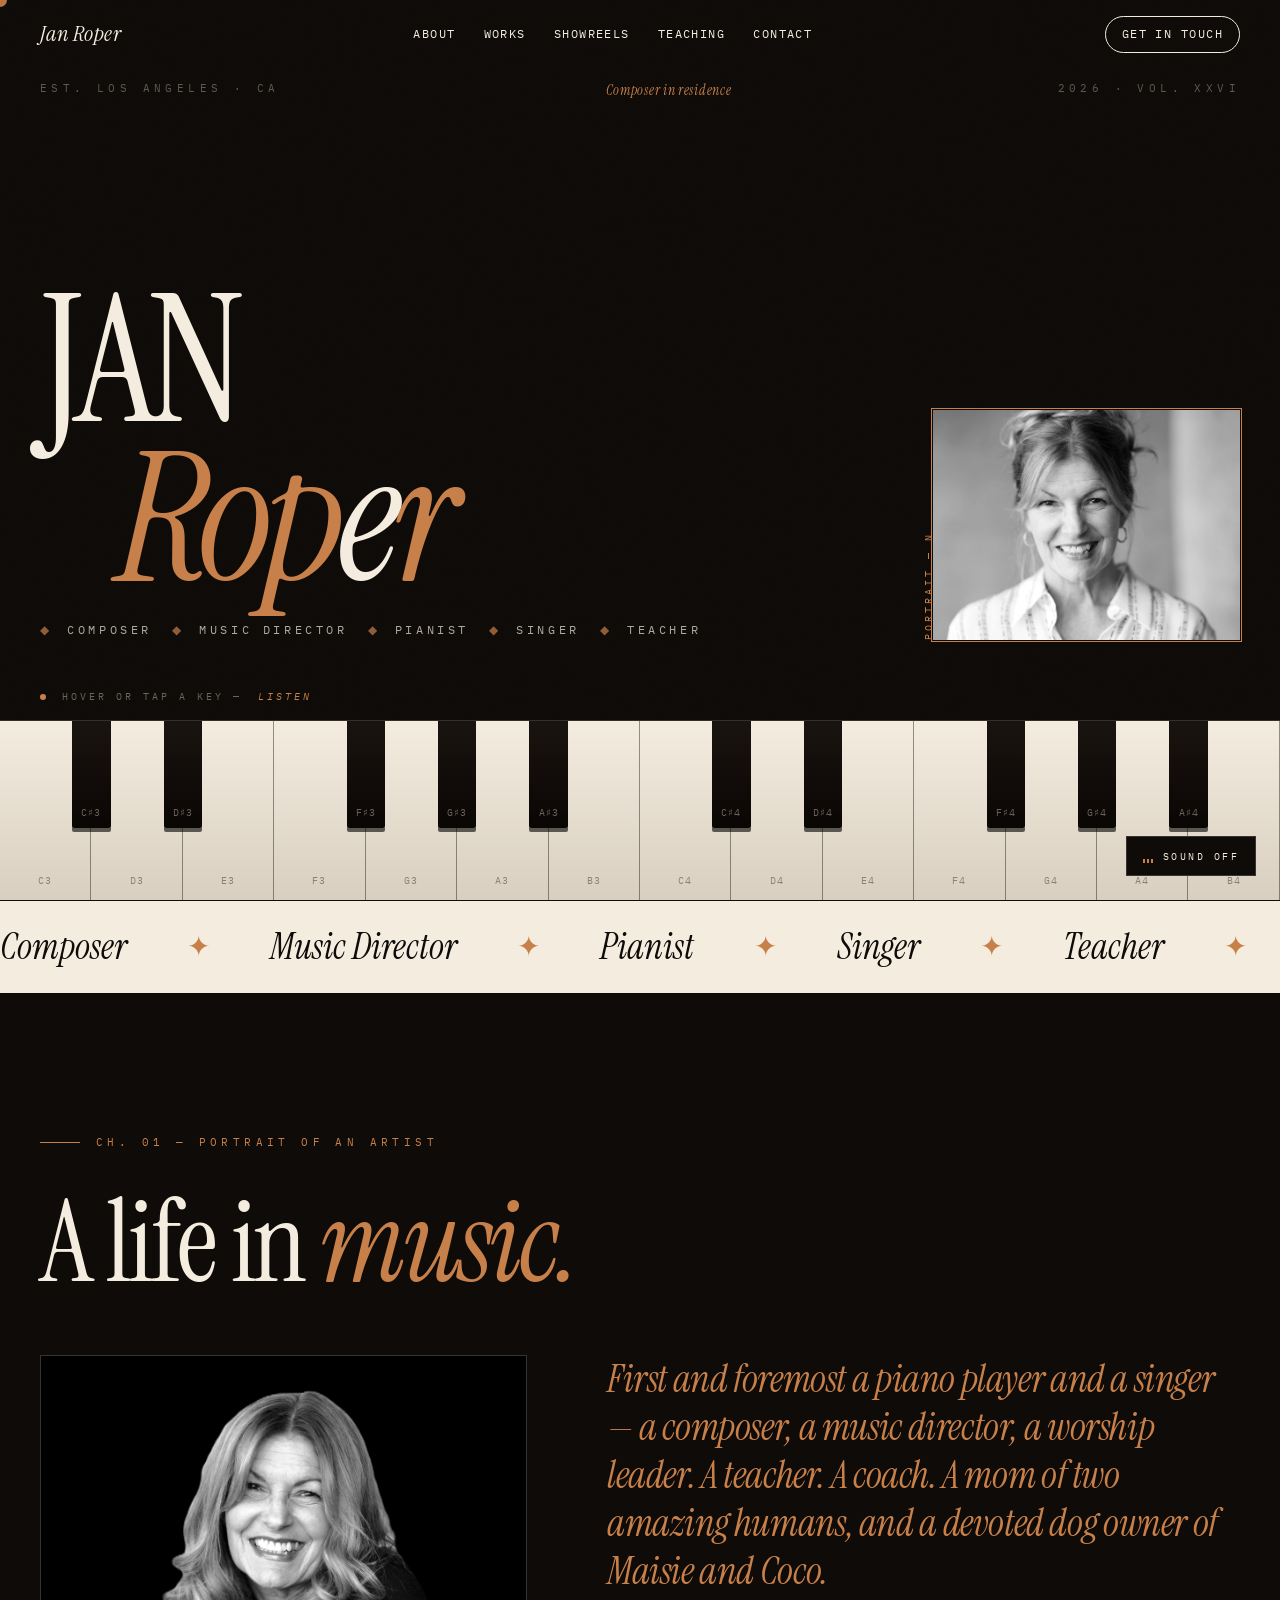
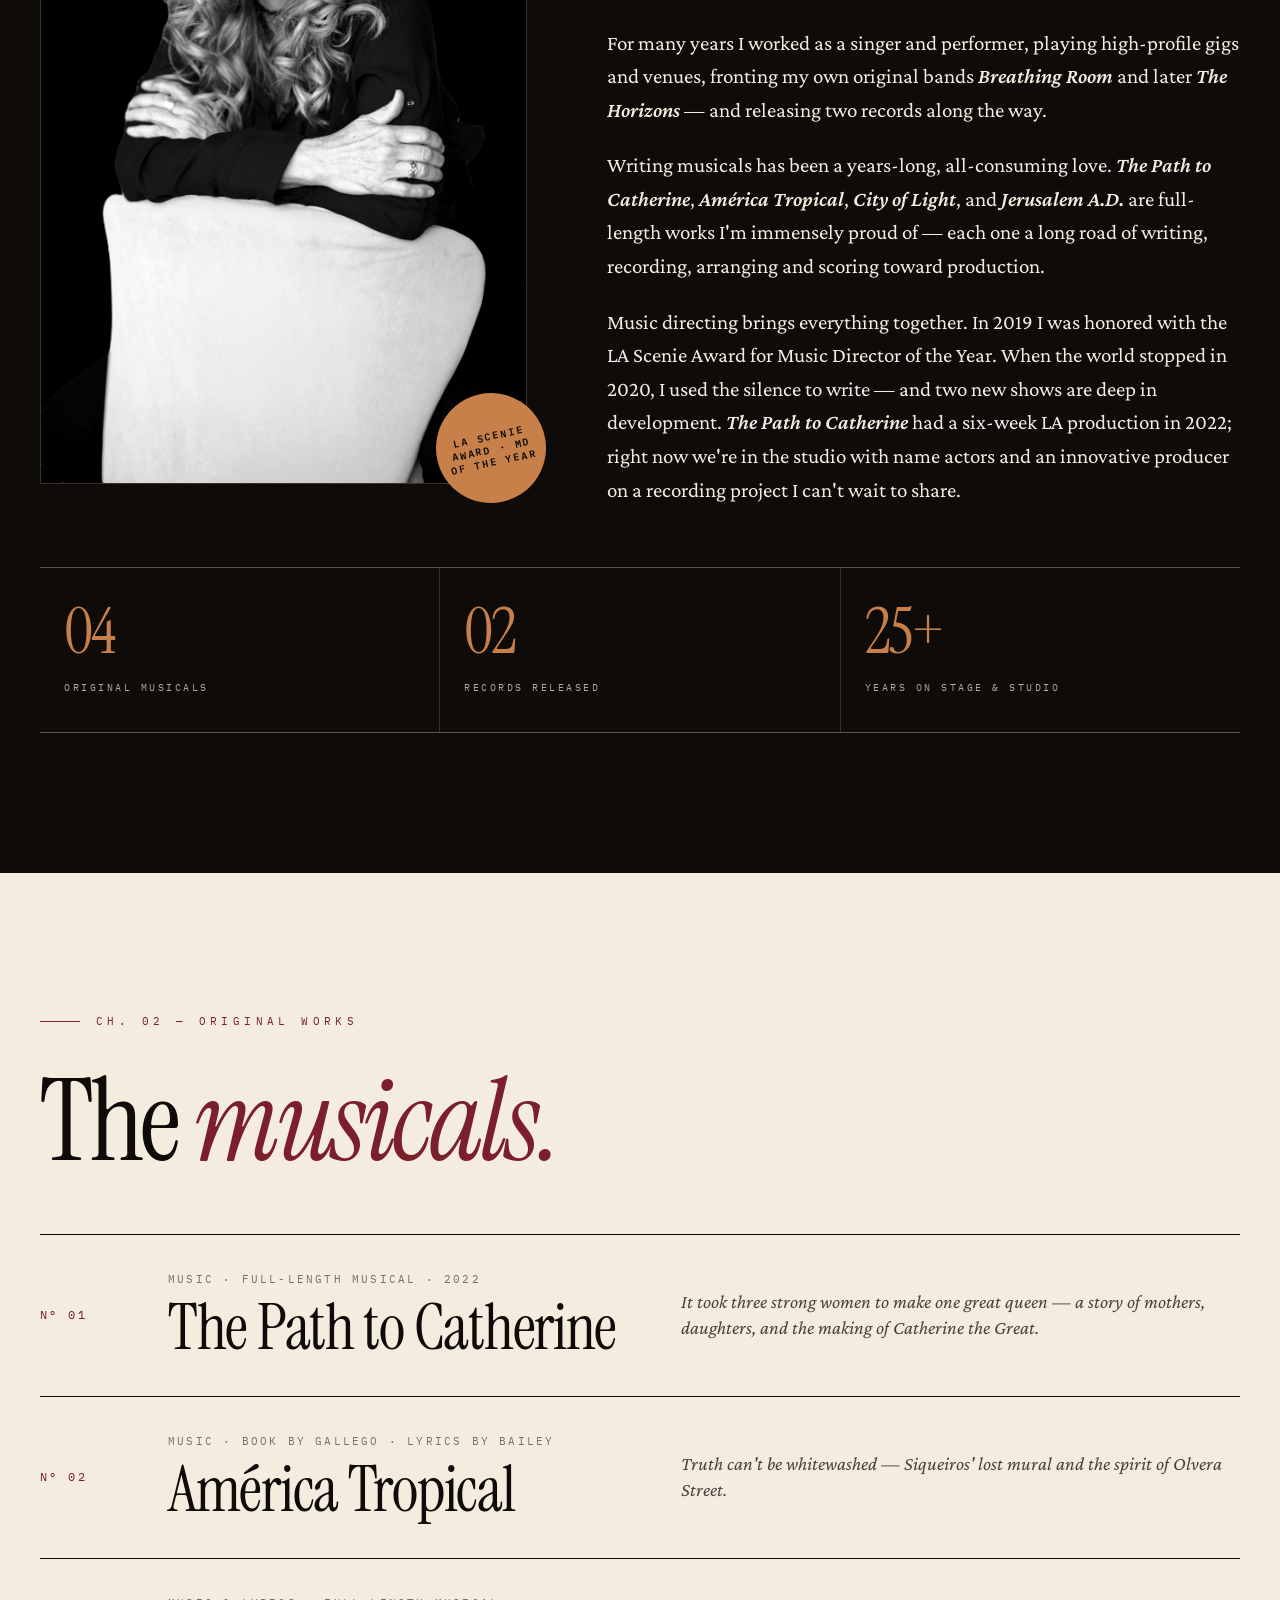
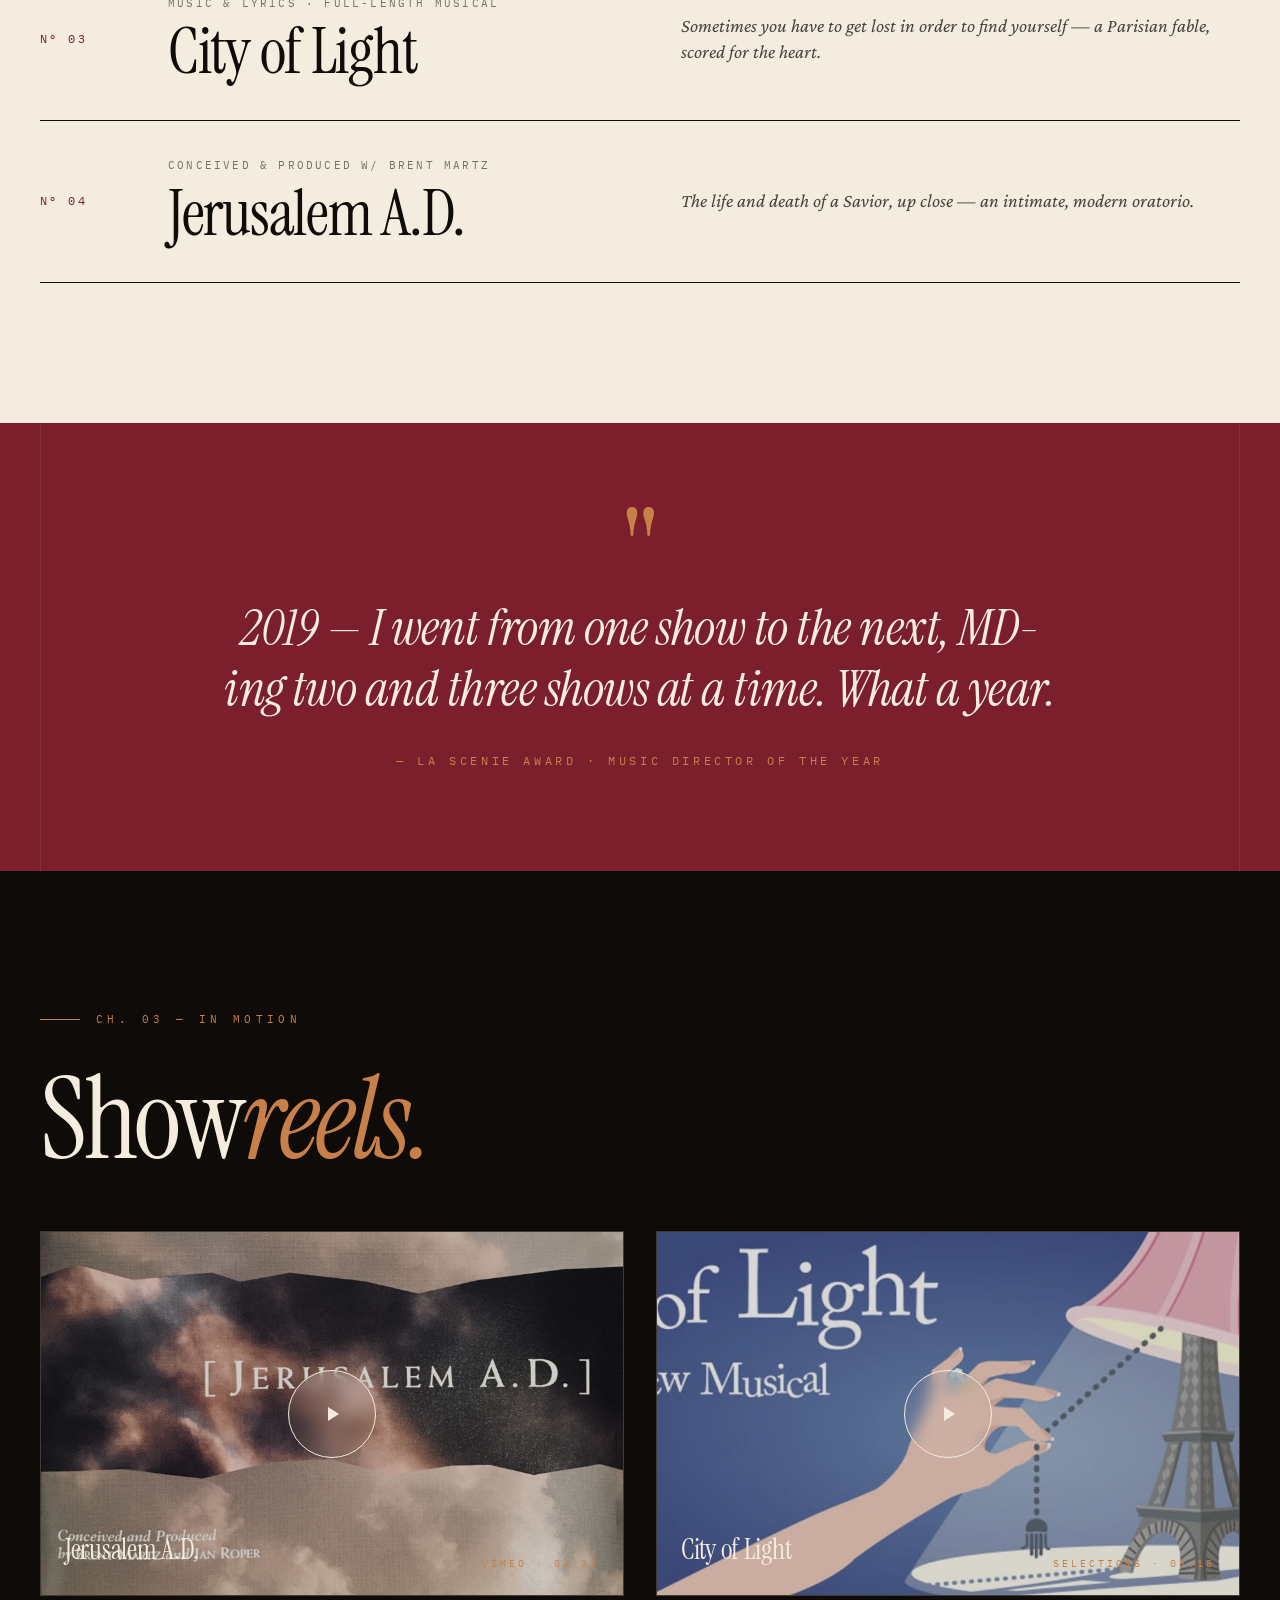
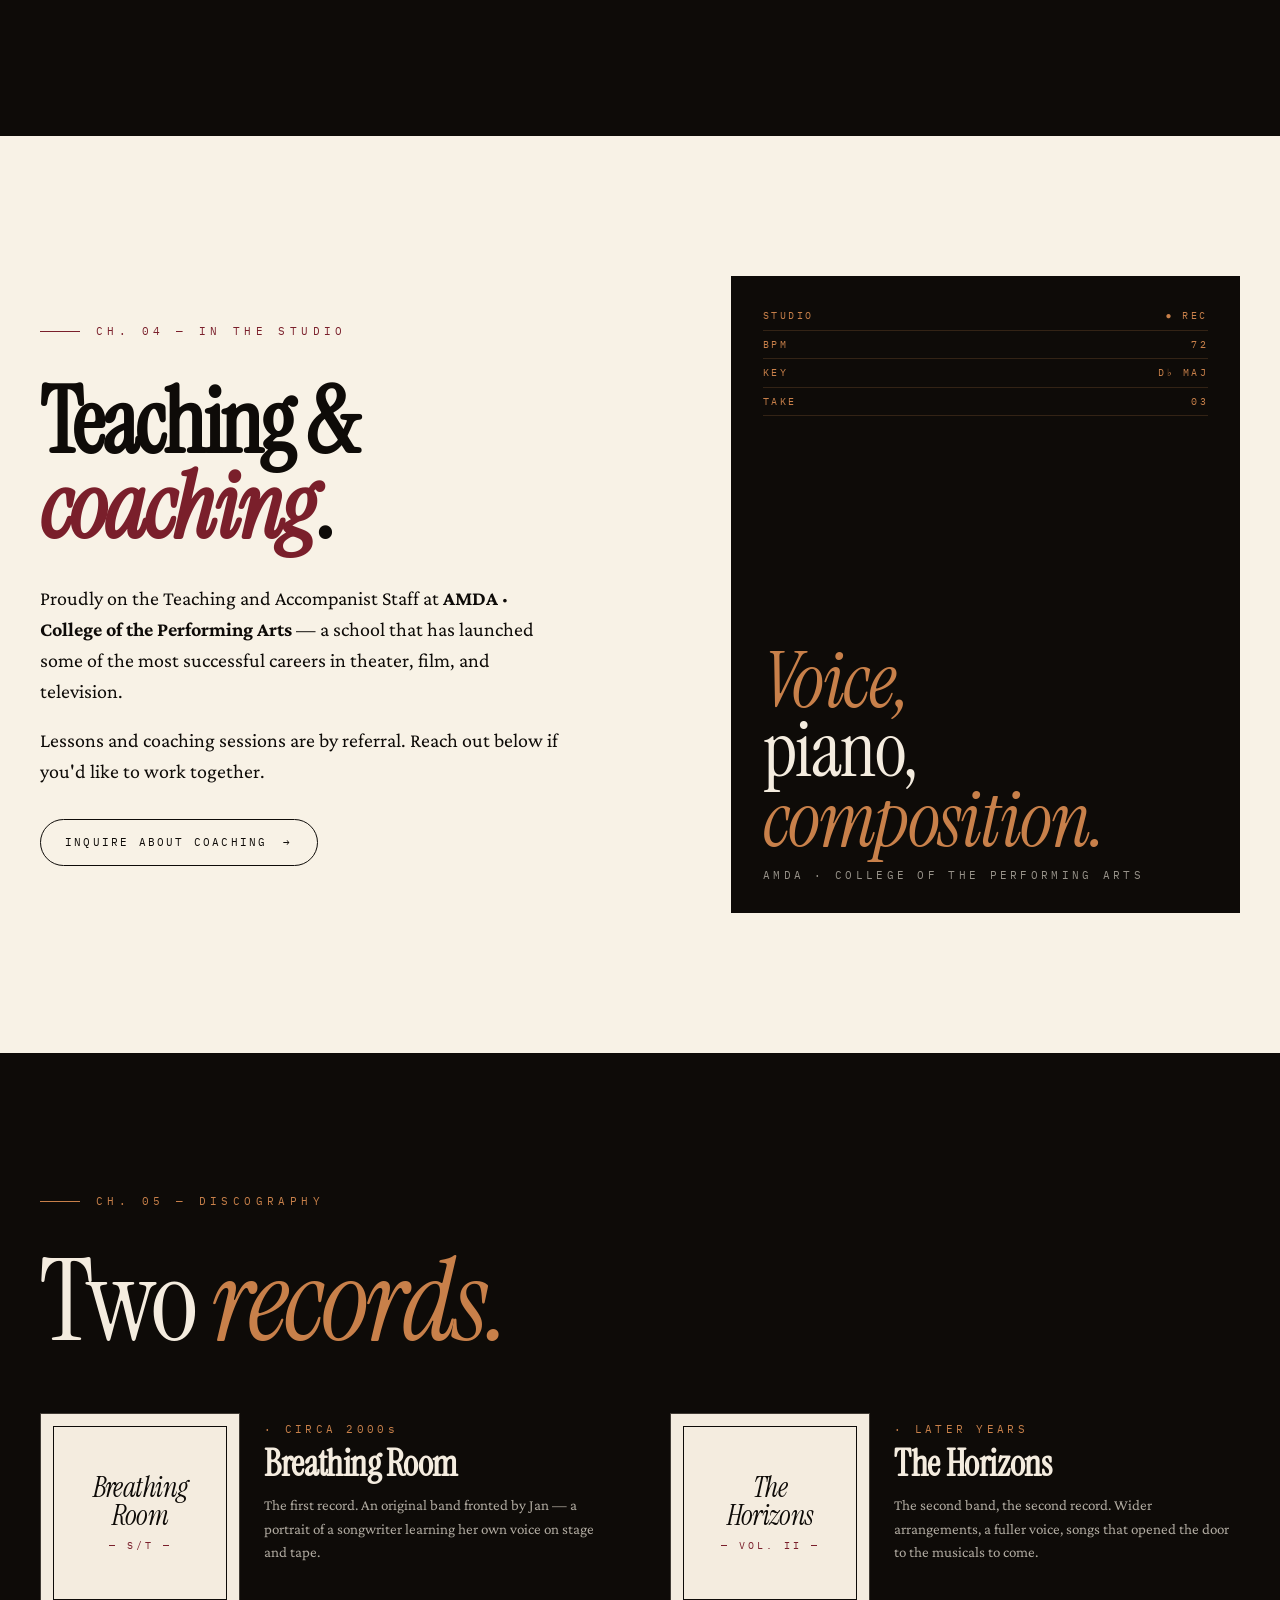
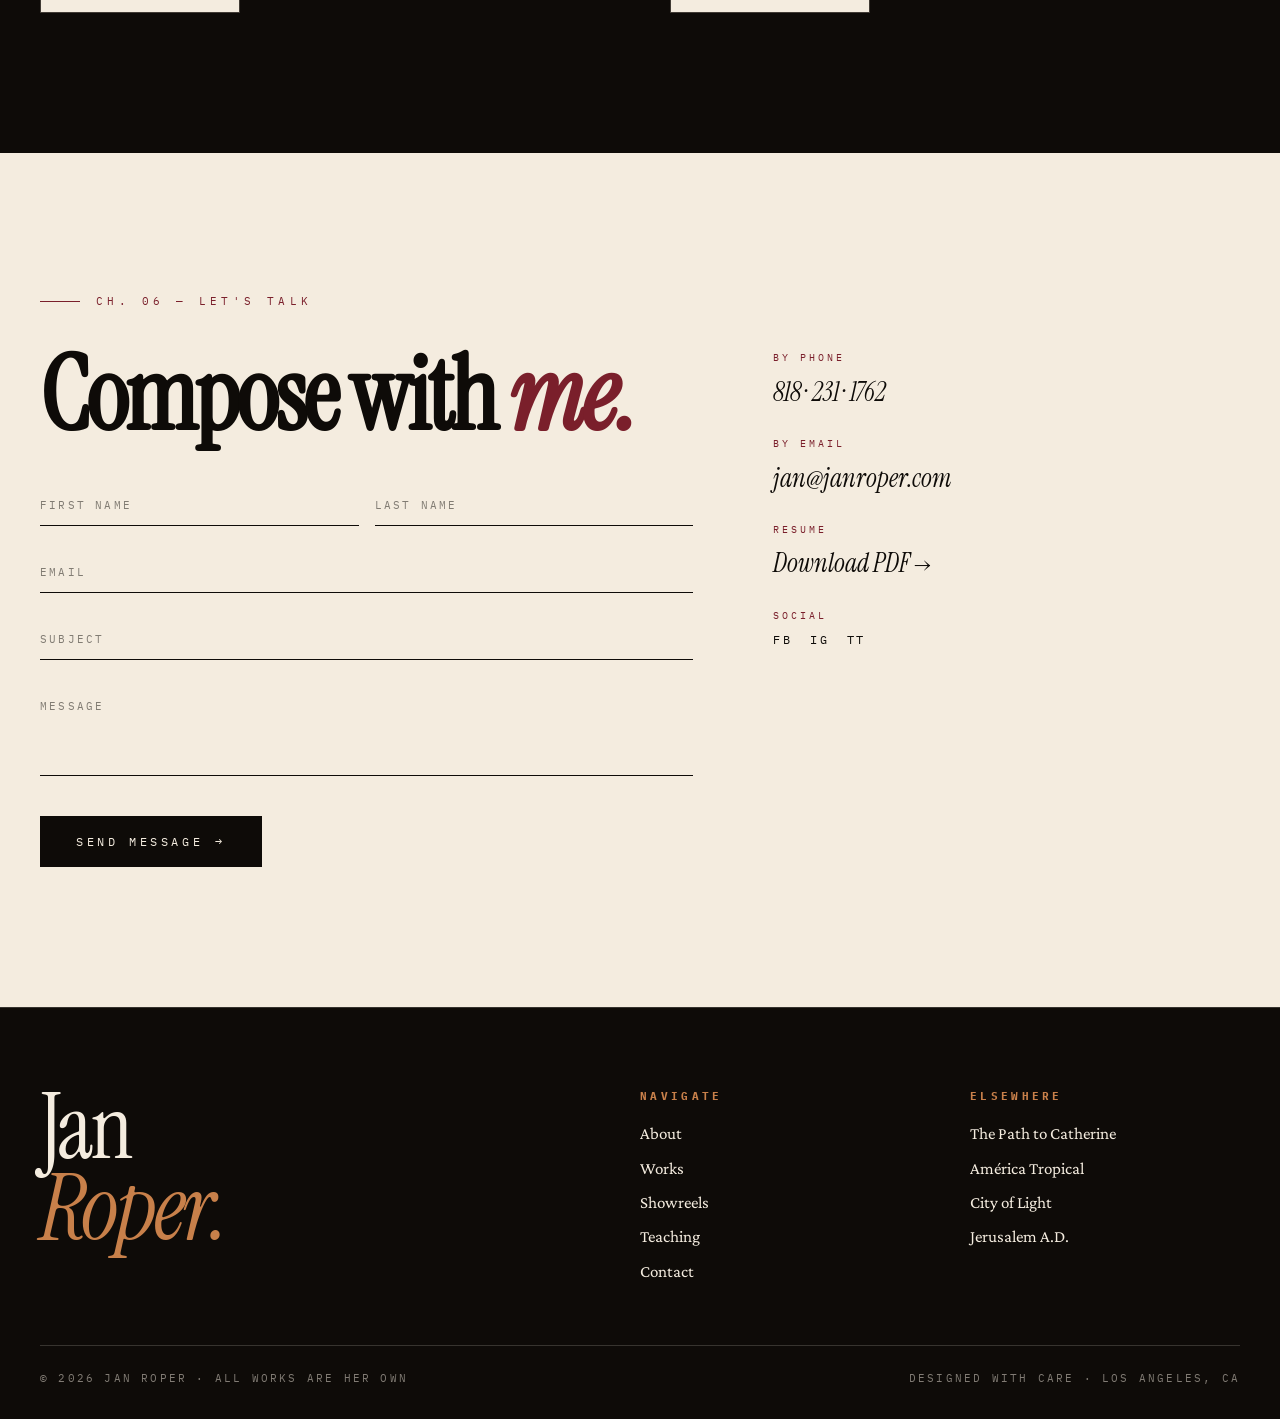
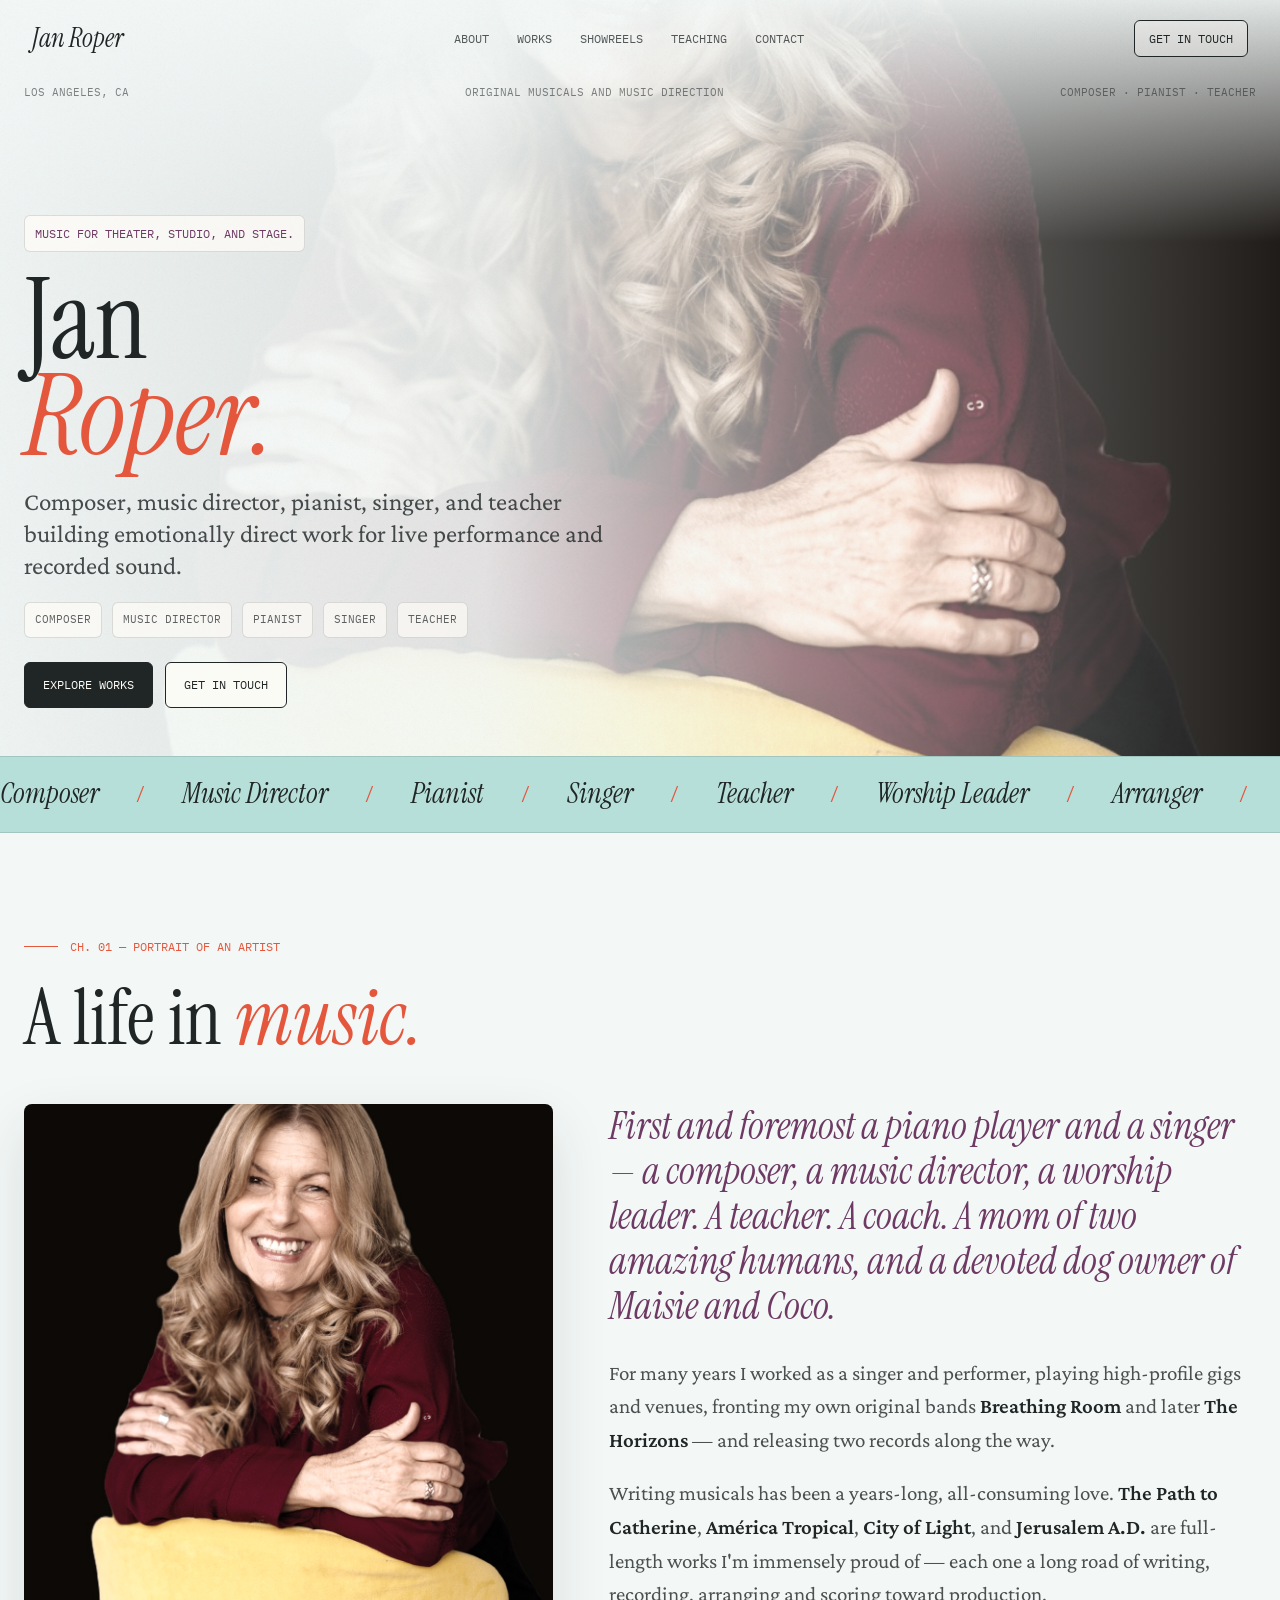
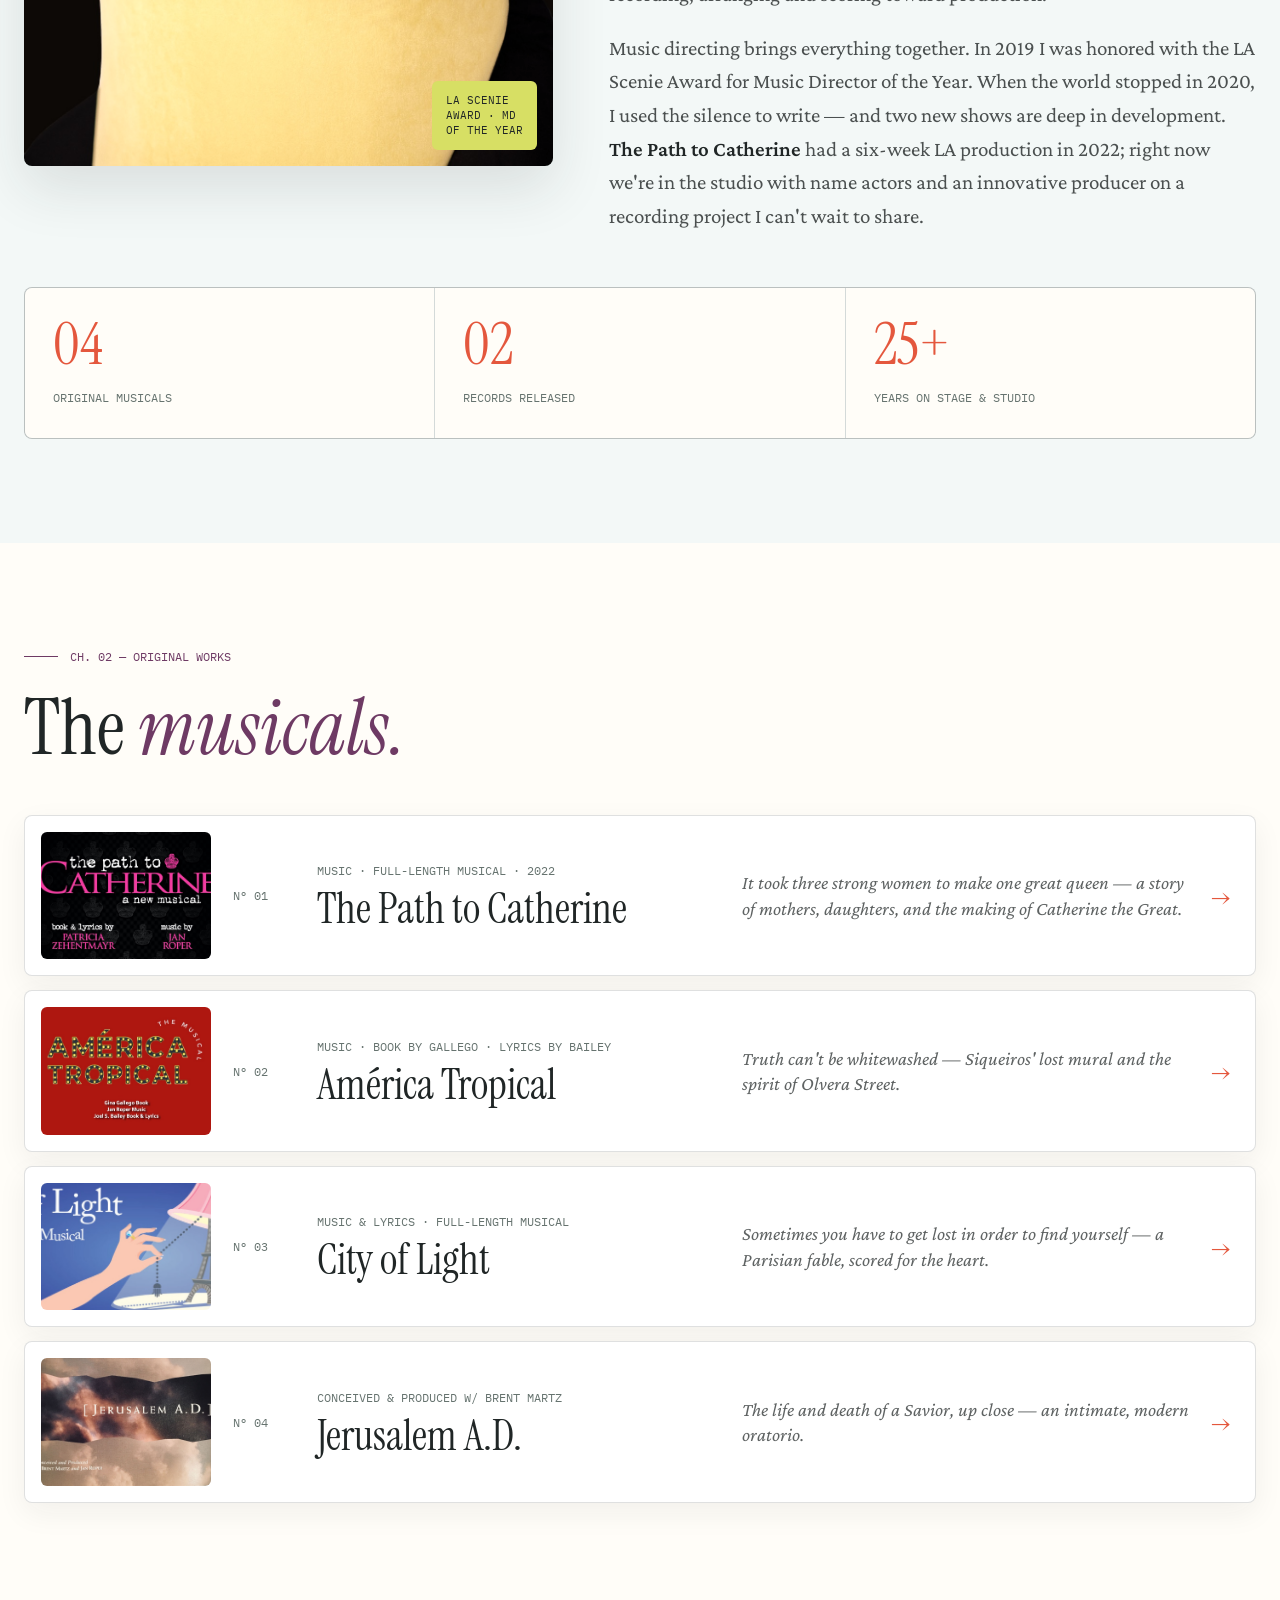
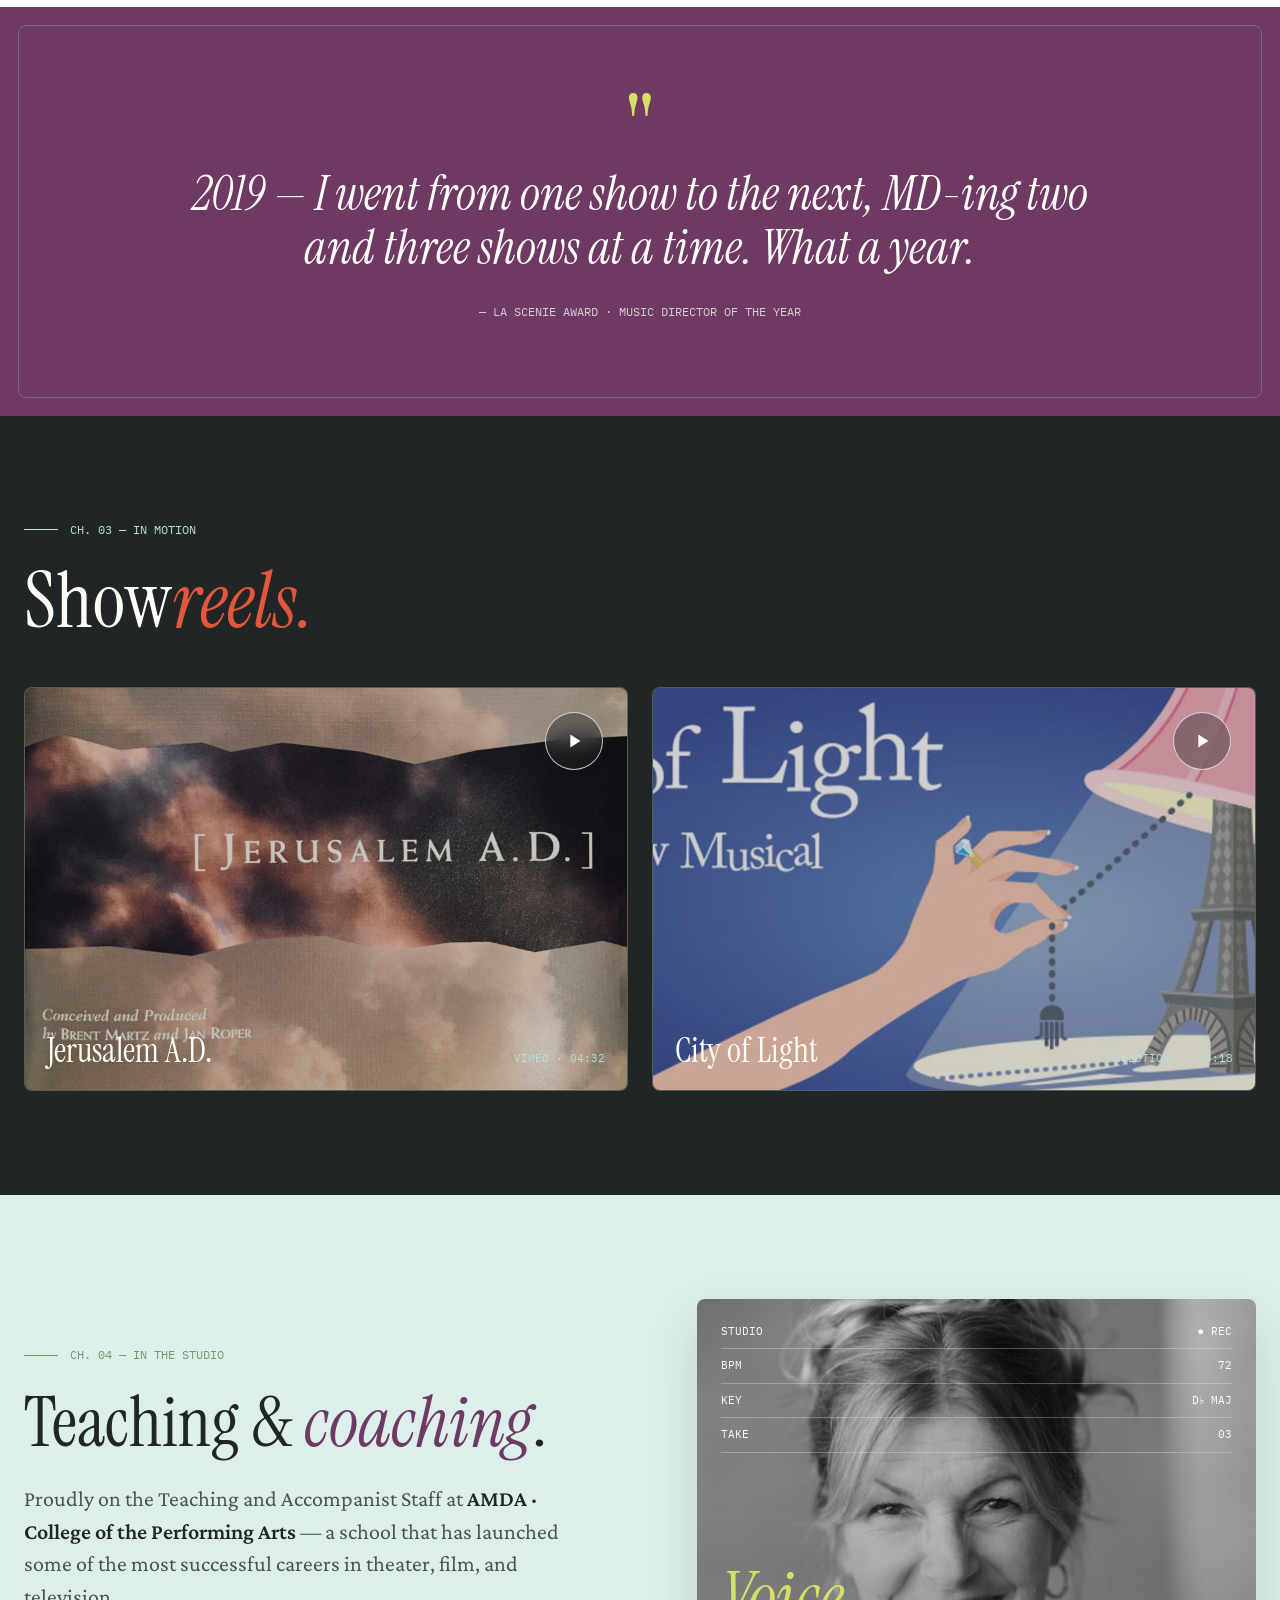
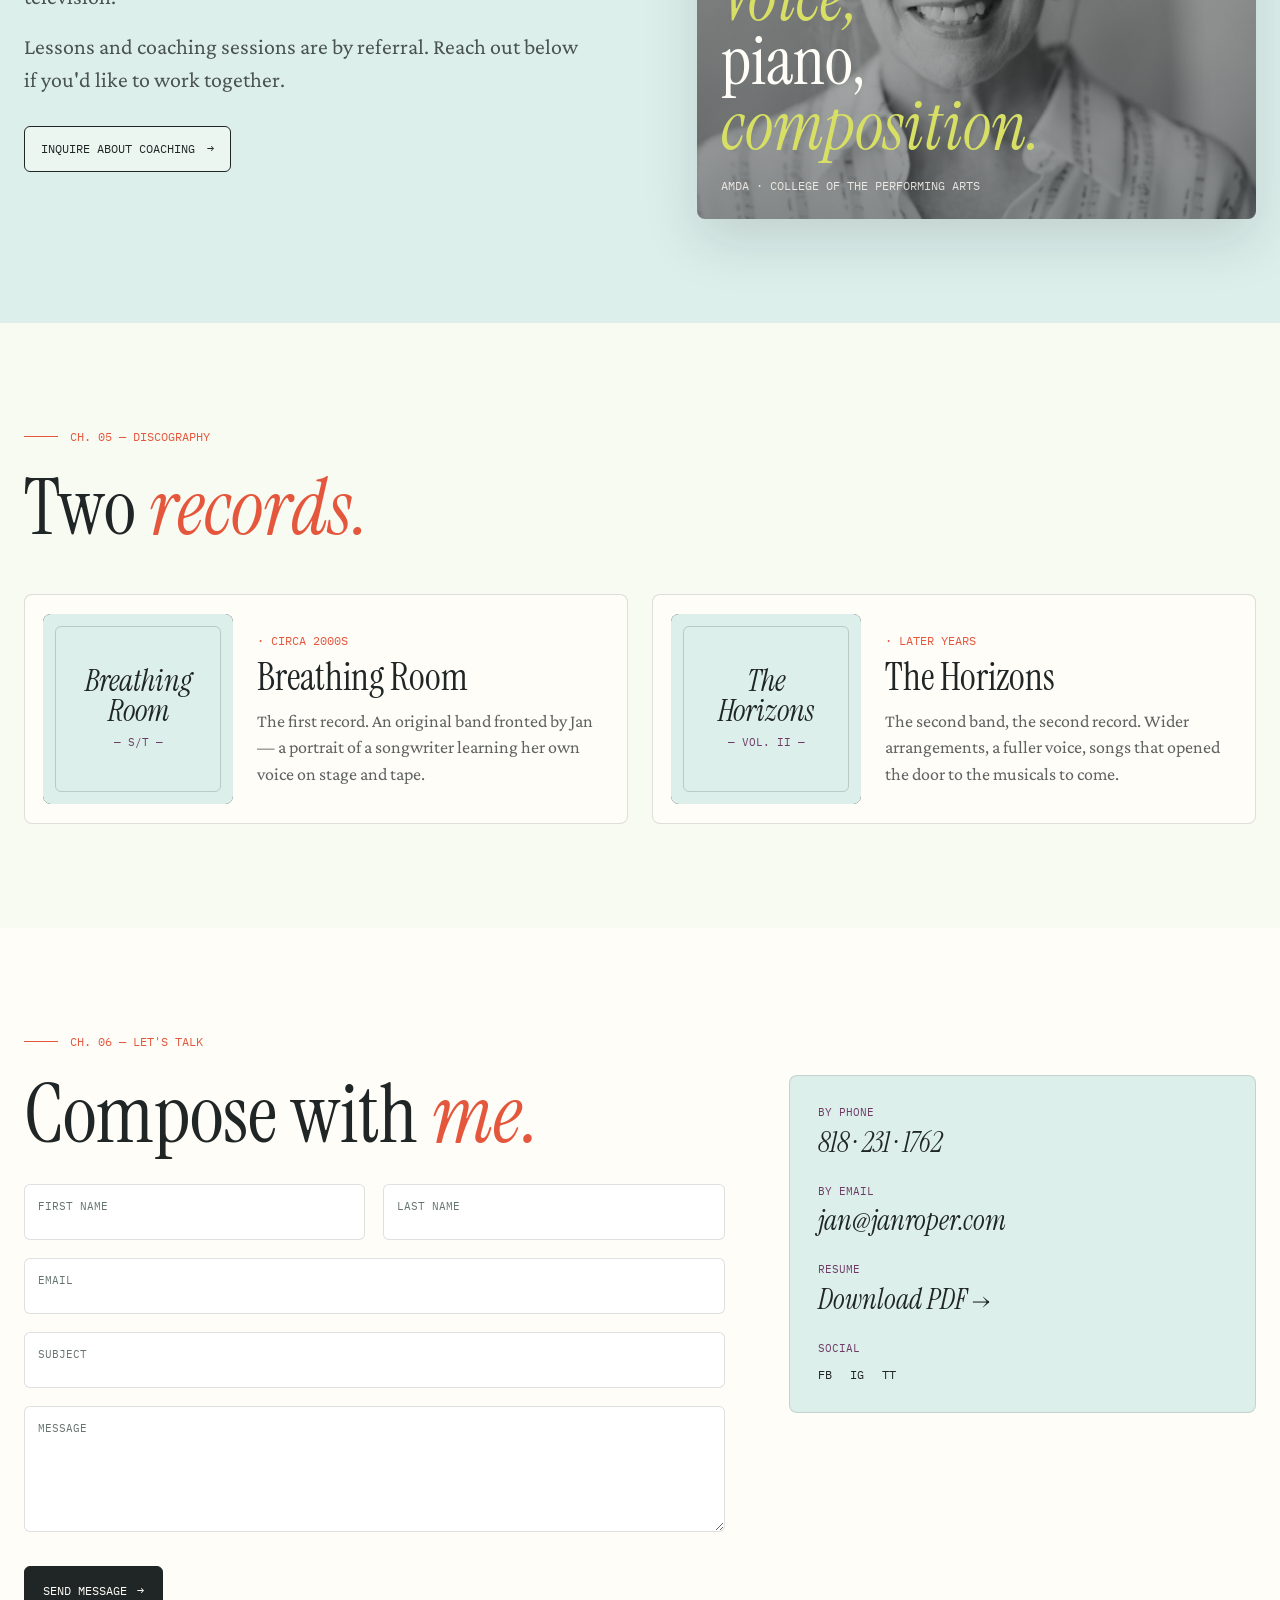
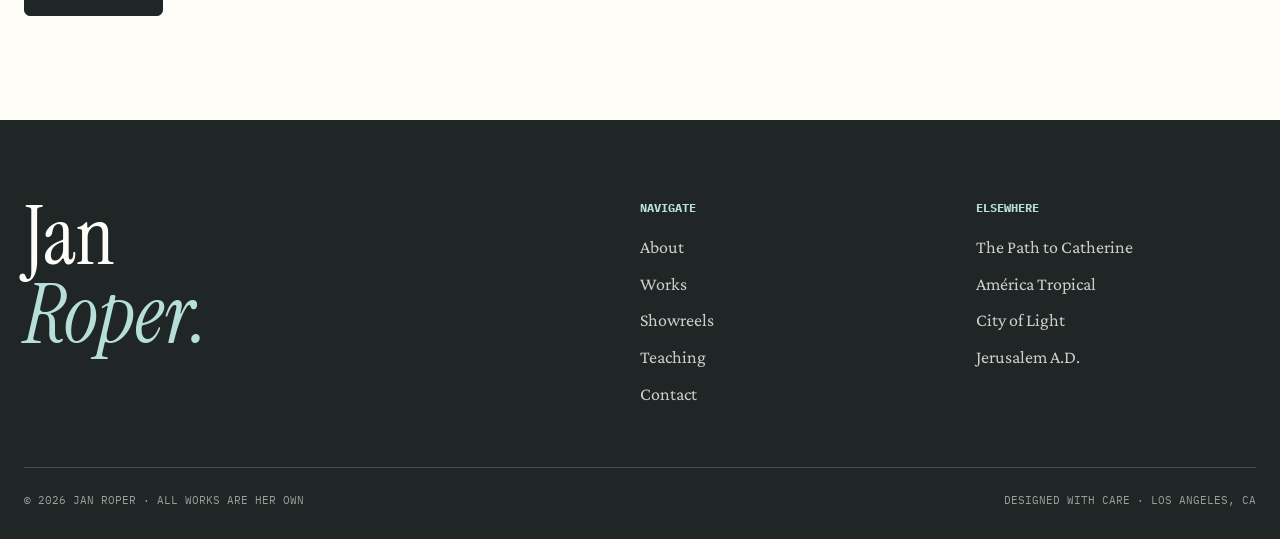
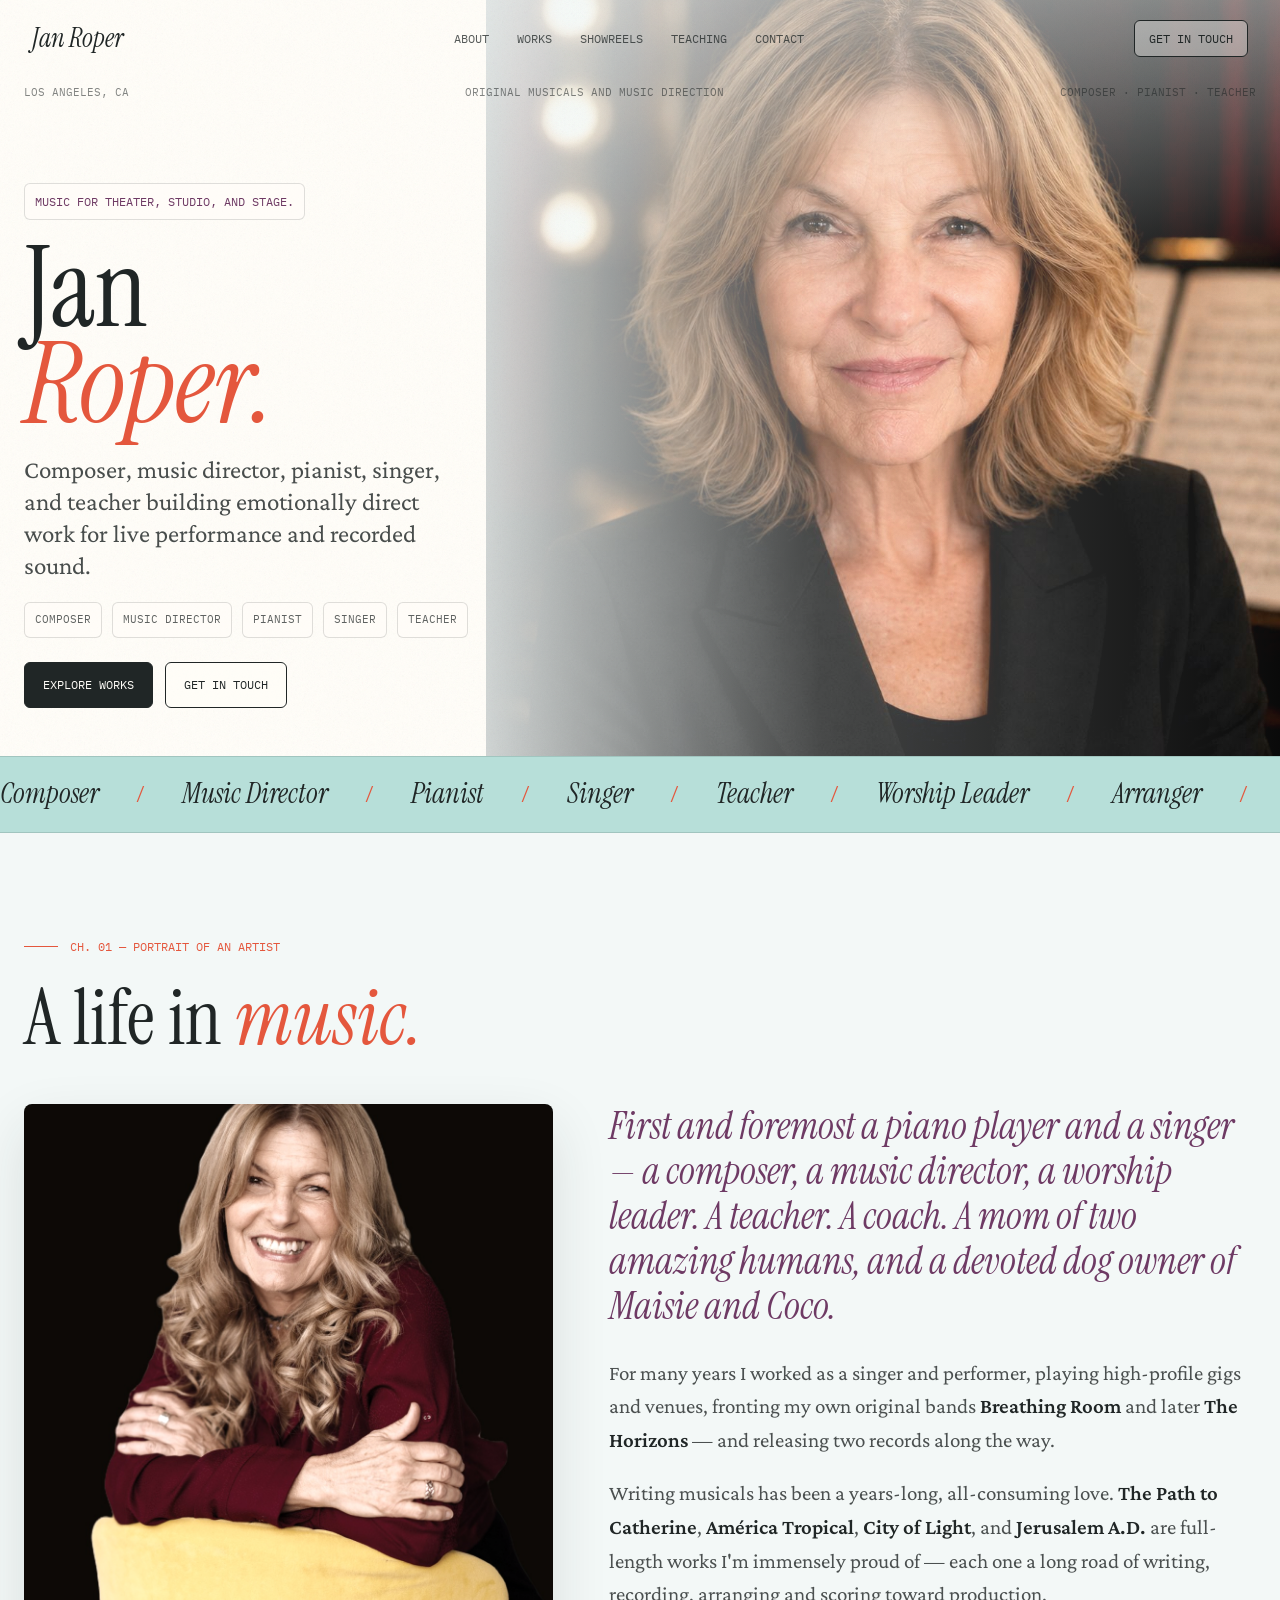
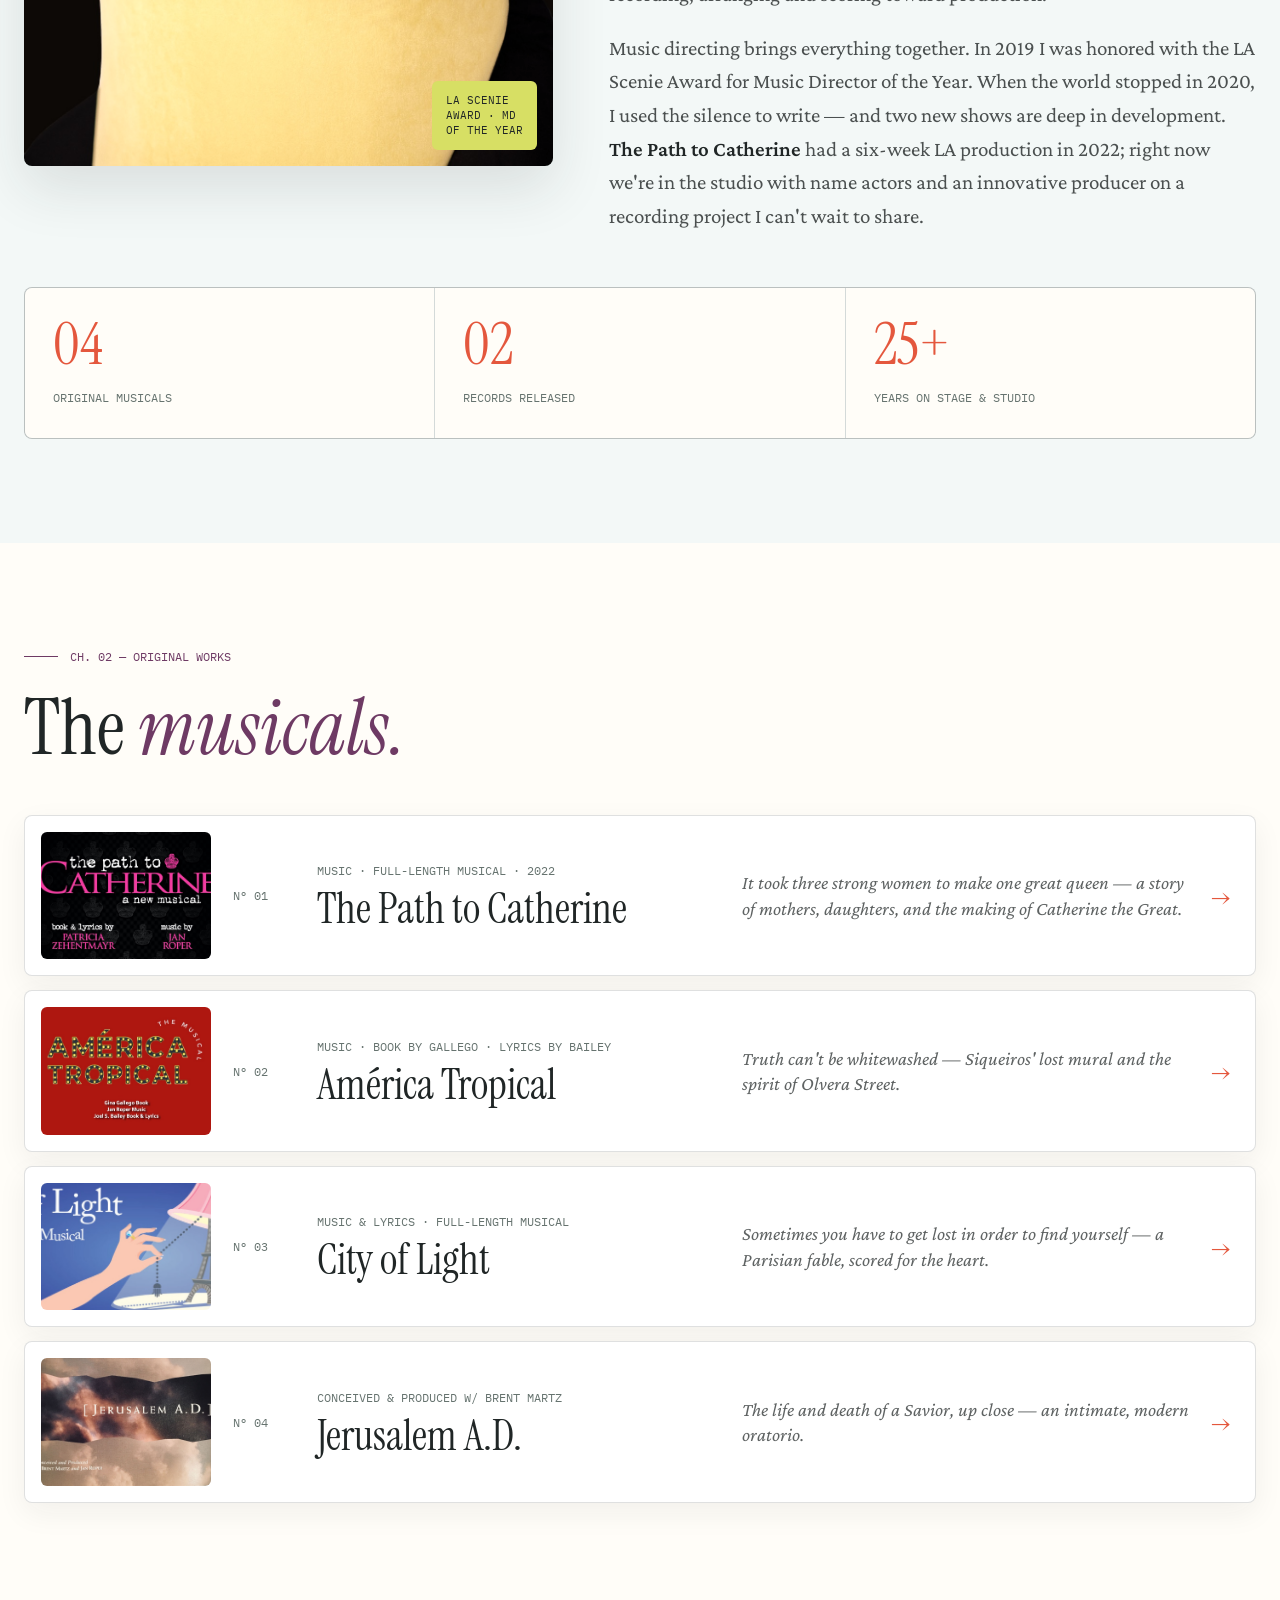
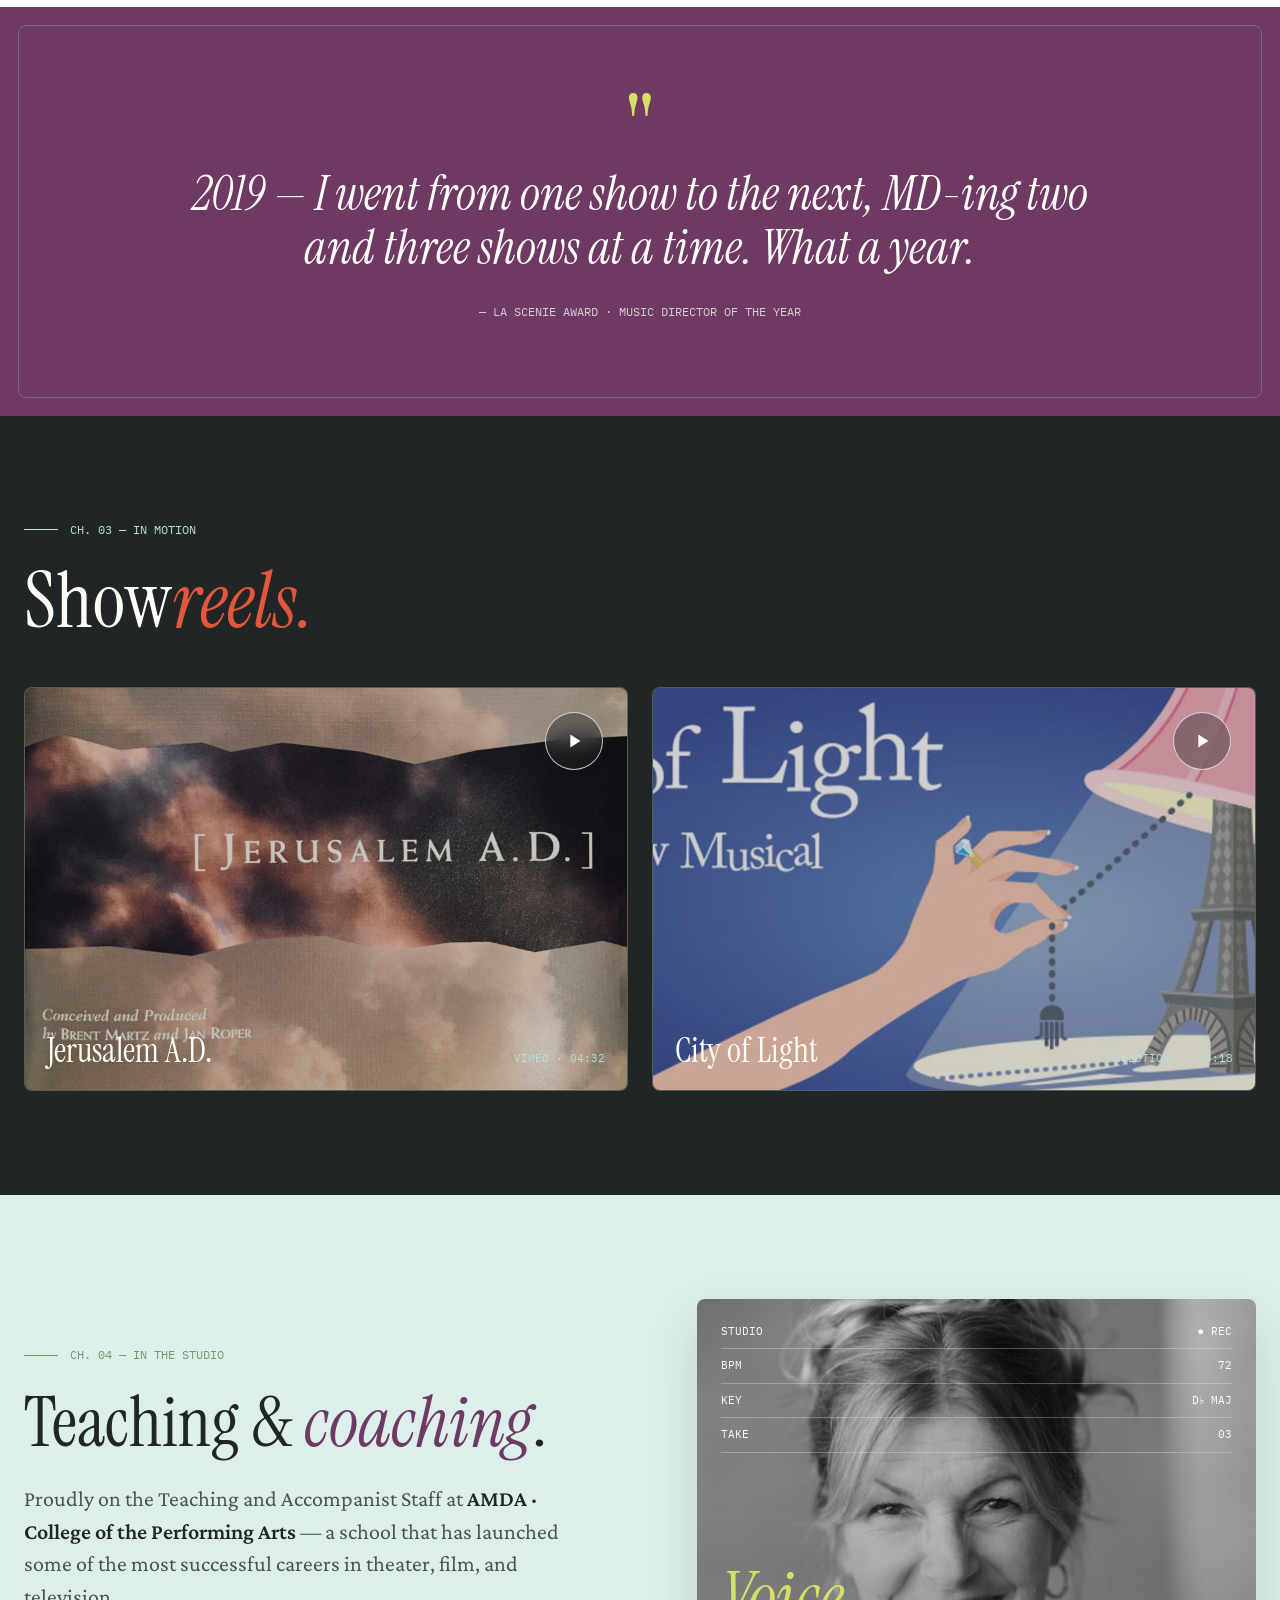
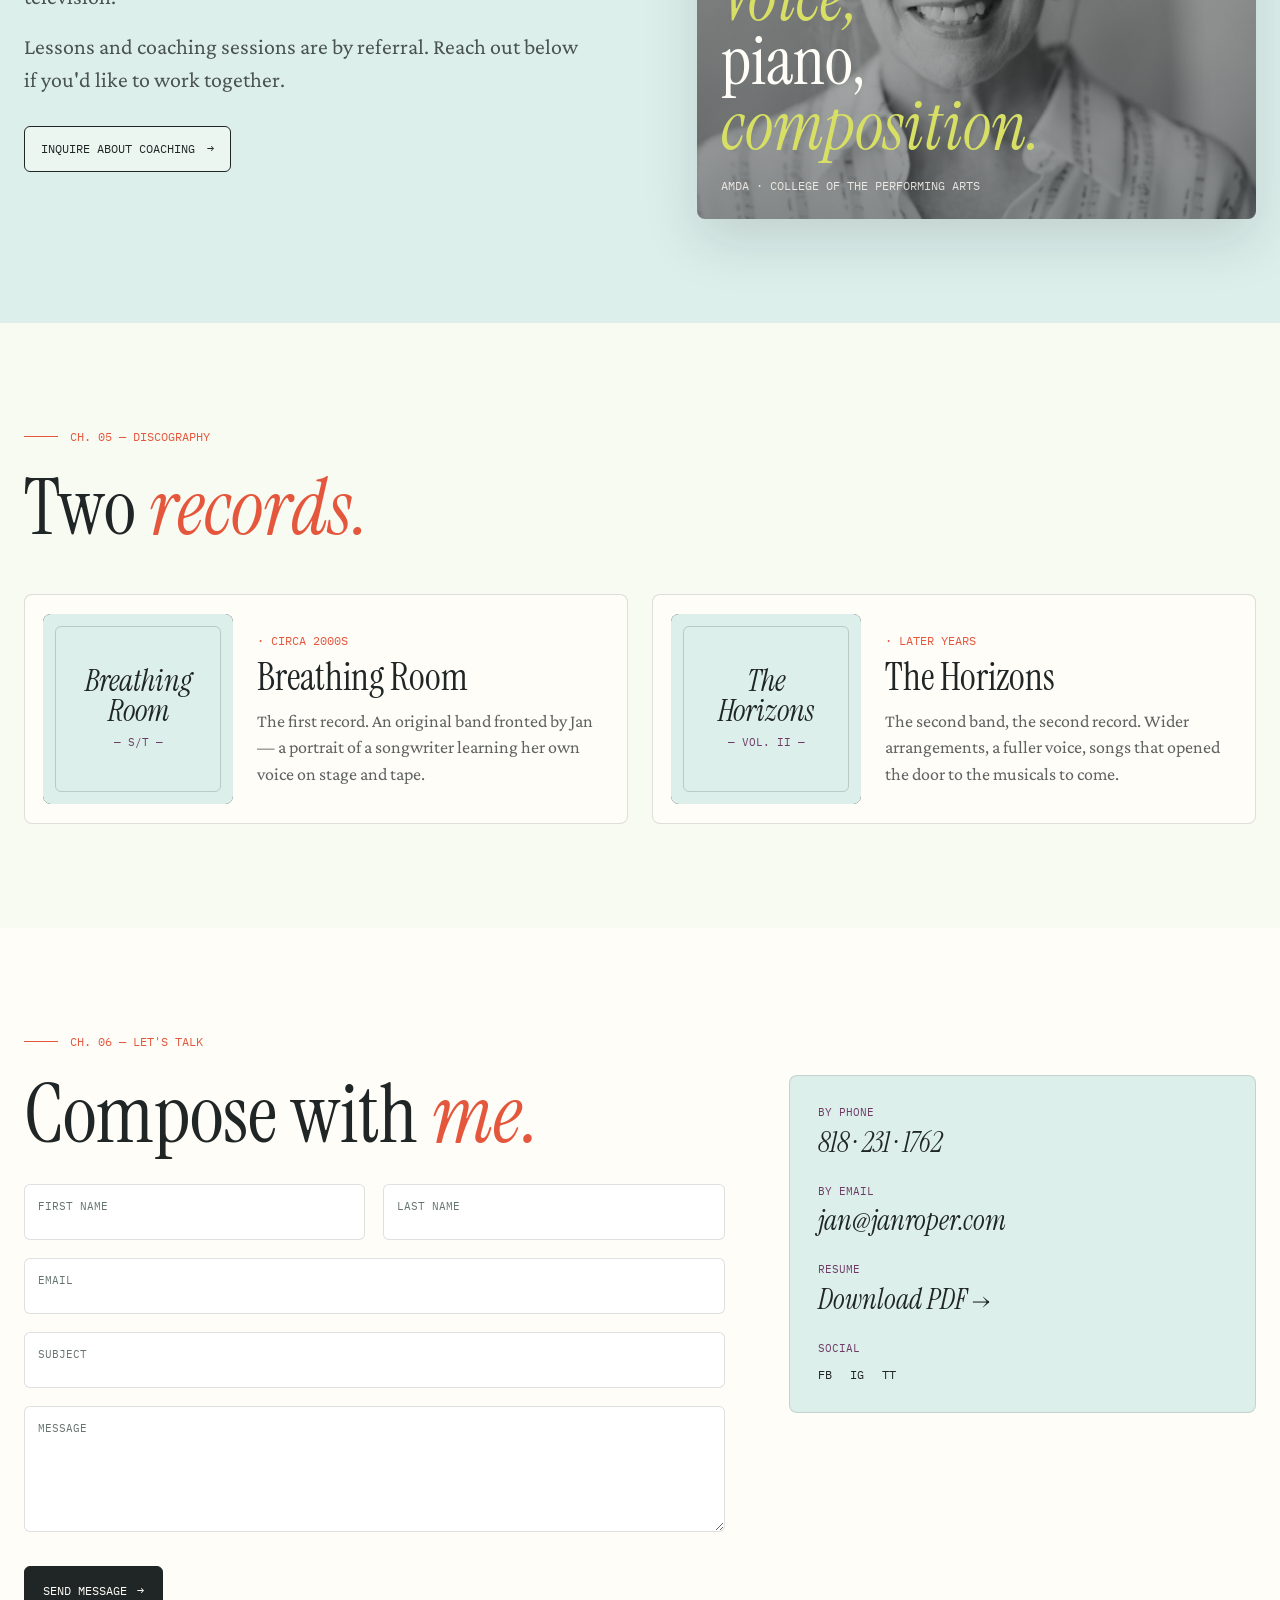
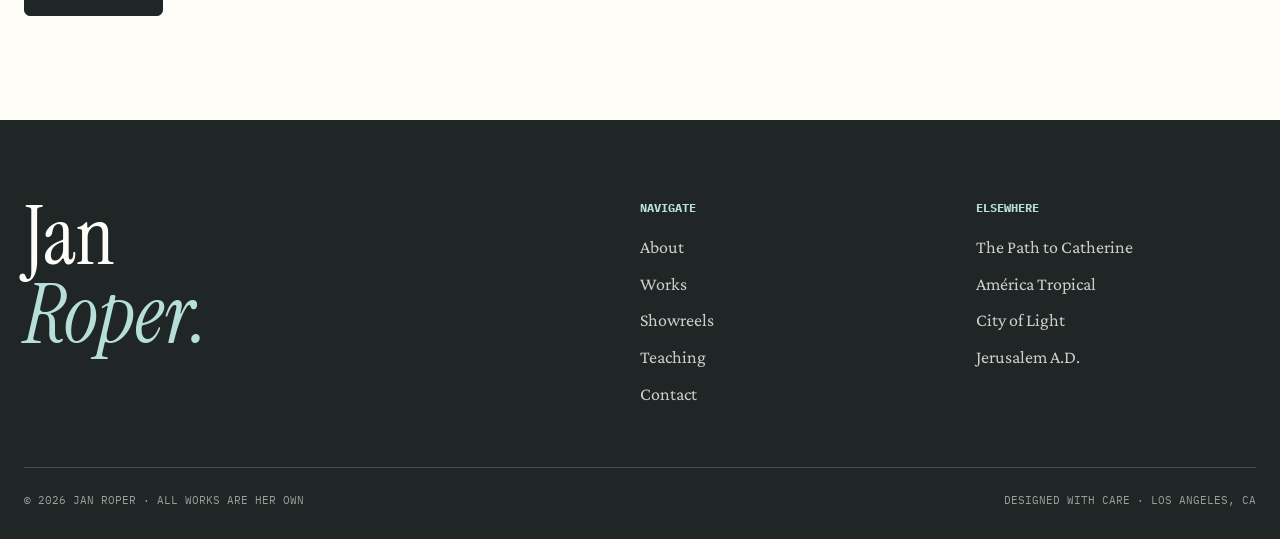
